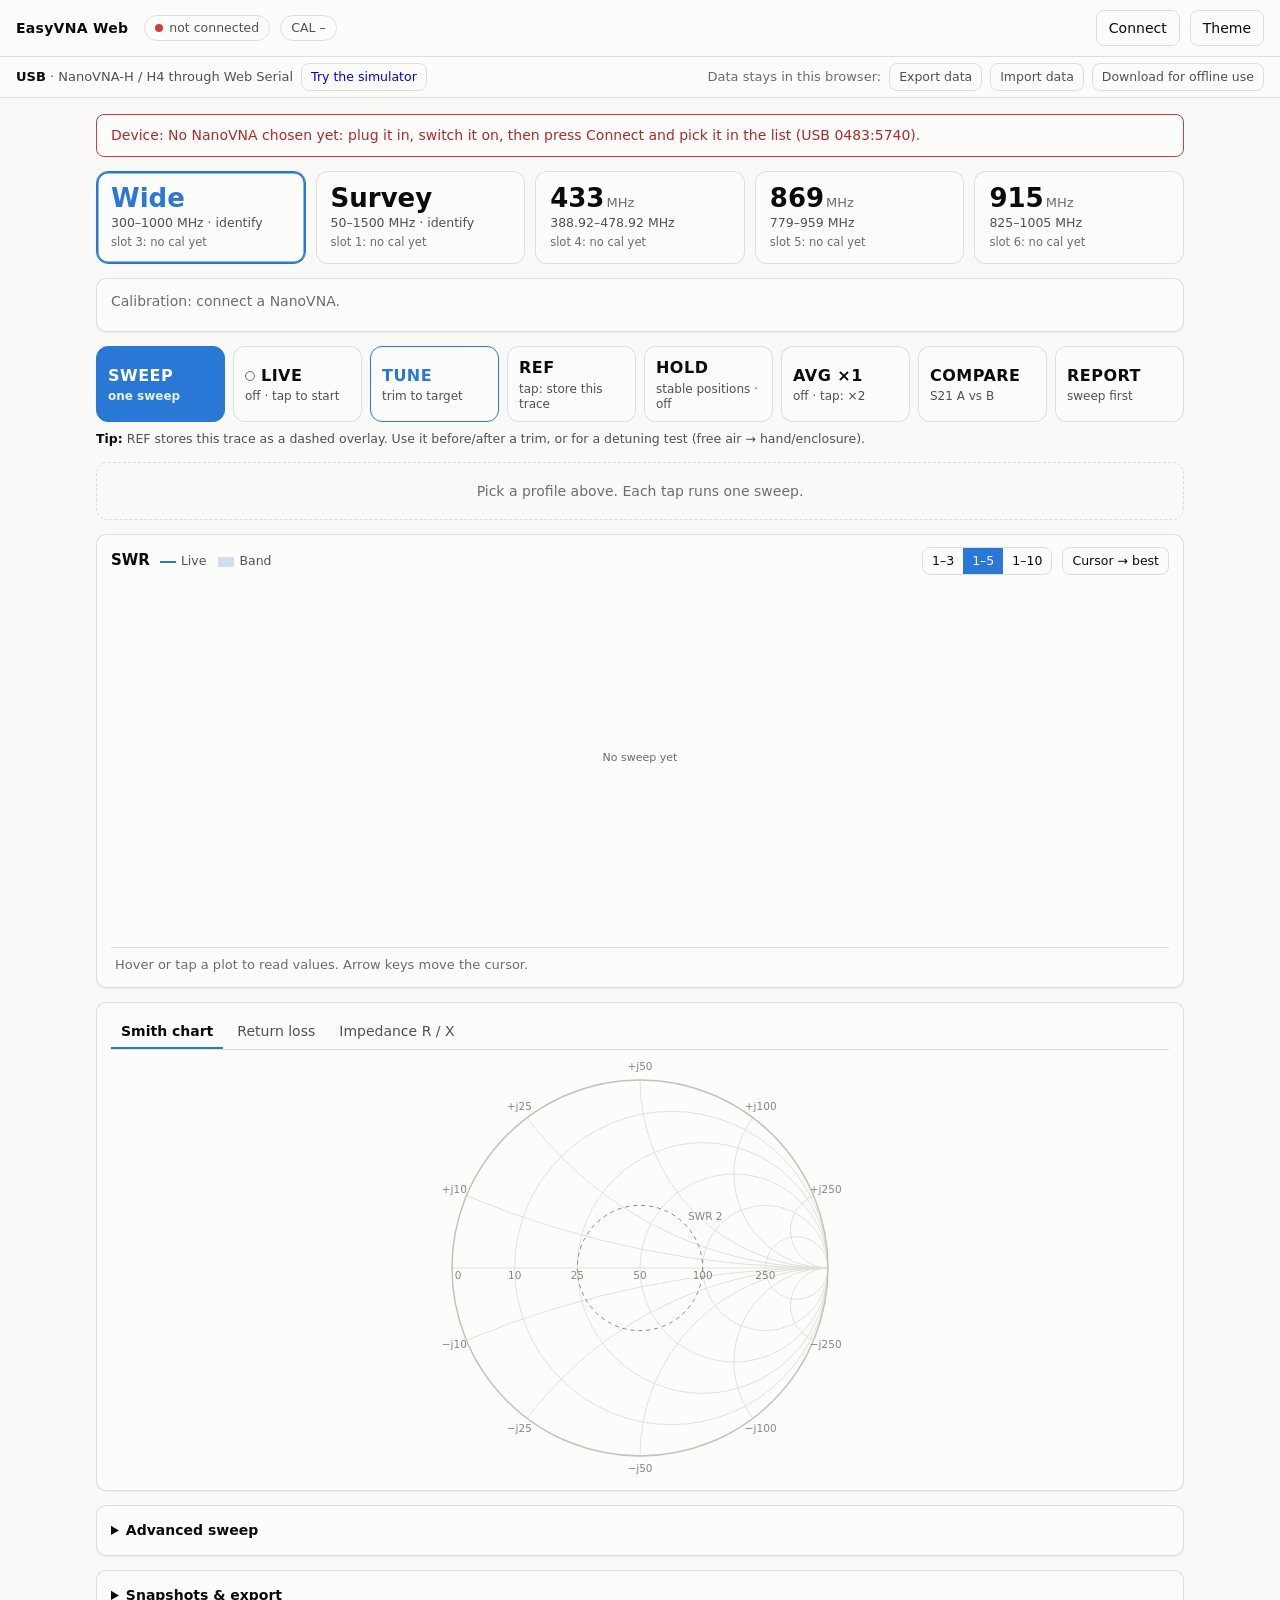
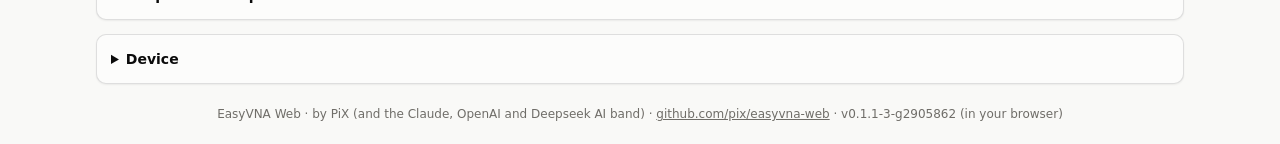
==== index.html @ f07d618a "EasyVNA Web in the browser, built from 2905862 Co-Authored-By: Claude Opus 5.5 <noreply@anthropic.co" ====
<!doctype html>
<html lang="en">
<head>
<meta charset="utf-8">
<meta name="viewport" content="width=device-width, initial-scale=1">
<meta name="description" content="EasyVNA Web: check and trim LoRa antennas with a NanoVNA, in the browser (Web Serial), with a built-in simulator.">
<meta name="generator" content="EasyVNA Web v0.1.1-3-g2905862">
<title>EasyVNA Web</title>
<link rel="icon" href="data:image/svg+xml,%3Csvg xmlns='http://www.w3.org/2000/svg' viewBox='0 0 16 16'%3E%3Cpath d='M1 4 C5 4 6 13 8 13 S11 4 15 4' fill='none' stroke='%232a78d6' stroke-width='2'/%3E%3C/svg%3E">
<style id="ev-css">:root {
  color-scheme: light;
  --page: #f9f9f7;
  --surface: #fcfcfb;
  --raised: #ffffff;
  --ink: #0b0b0b;
  --ink2: #52514e;
  --muted: #6f6d68;
  --axis: #898781;
  --grid: #e1e0d9;
  --baseline: #c3c2b7;
  --border: rgba(11, 11, 11, 0.12);
  --accent: #2a78d6;
  --accent-ink: #ffffff;
  --series1: #2a78d6;
  --series2: #eb6834;
  --band: rgba(42, 120, 214, 0.10);
  --band2: rgba(42, 120, 214, 0.22);
  --good: #0ca30c;
  --warn: #fab219;
  --bad: #d03b3b;
  --good-ink: #006300;
  --warn-ink: #8a5a00;
  --bad-ink: #b02a2a;
  --shadow: 0 1px 2px rgba(0, 0, 0, 0.06);
}
@media (prefers-color-scheme: dark) {
  :root:not([data-theme="light"]) {
    color-scheme: dark;
    --page: #0d0d0d;
    --surface: #1a1a19;
    --raised: #222220;
    --ink: #f0efec;
    --ink2: #c3c2b7;
    --muted: #9c9a93;
    --axis: #898781;
    --grid: #2c2c2a;
    --baseline: #383835;
    --border: rgba(255, 255, 255, 0.10);
    --accent: #3987e5;
    --series1: #3987e5;
    --series2: #d95926;
    --band: rgba(57, 135, 229, 0.14);
    --band2: rgba(57, 135, 229, 0.30);
    --good-ink: #0ca30c;
    --warn-ink: #fab219;
    --bad-ink: #e66767;
    --shadow: none;
  }
}
:root[data-theme="dark"] {
  color-scheme: dark;
  --page: #0d0d0d;
  --surface: #1a1a19;
  --raised: #222220;
  --ink: #f0efec;
  --ink2: #c3c2b7;
  --muted: #9c9a93;
  --axis: #898781;
  --grid: #2c2c2a;
  --baseline: #383835;
  --border: rgba(255, 255, 255, 0.10);
  --accent: #3987e5;
  --series1: #3987e5;
  --series2: #d95926;
  --band: rgba(57, 135, 229, 0.14);
  --band2: rgba(57, 135, 229, 0.30);
  --good-ink: #0ca30c;
  --warn-ink: #fab219;
  --bad-ink: #e66767;
  --shadow: none;
}

* { box-sizing: border-box; }
html, body { margin: 0; }
body {
  background: var(--page);
  color: var(--ink);
  font: 14px/1.45 system-ui, -apple-system, "Segoe UI", Roboto, sans-serif;
  -webkit-font-smoothing: antialiased;
}
button, input, select { font: inherit; color: inherit; }
.muted { color: var(--muted); }
.small { font-size: 12.5px; }
[hidden] { display: none !important; }

/* header */
.top {
  position: sticky; top: 0; z-index: 5;
  display: flex; align-items: center; gap: 10px; flex-wrap: wrap;
  padding: 10px 16px; background: var(--surface); border-bottom: 1px solid var(--border);
}
.brand { font-weight: 700; letter-spacing: 0.02em; margin-right: 6px; }
.spacer { flex: 1; }
.pill {
  display: inline-flex; align-items: center; gap: 6px; padding: 3px 10px; border-radius: 999px;
  border: 1px solid var(--border); font-size: 12.5px; color: var(--ink2); white-space: nowrap;
  max-width: 100%; overflow: hidden; text-overflow: ellipsis;
}
.pill .dot { width: 8px; height: 8px; border-radius: 50%; background: var(--bad); flex: none; }
.pill.on .dot { background: var(--good); }
.pill.calon { color: var(--good-ink); border-color: currentColor; }
.pill.caloff { color: var(--bad-ink); border-color: currentColor; }

main { max-width: 1120px; margin: 0 auto; padding: 16px; display: flex; flex-direction: column; gap: 14px; }
.panel { background: var(--surface); border: 1px solid var(--border); border-radius: 10px; padding: 12px 14px; box-shadow: var(--shadow); }
.banner { padding: 10px 14px; border-radius: 8px; border: 1px solid var(--bad); color: var(--bad-ink); background: var(--surface); }

/* buttons */
button, .btn {
  cursor: pointer; border-radius: 8px; border: 1px solid var(--border); background: var(--raised);
  padding: 7px 12px; text-decoration: none; display: inline-flex; align-items: center; gap: 6px;
}
button:hover, .btn:hover { border-color: var(--accent); }
button:disabled { opacity: 0.45; cursor: not-allowed; }
button:focus-visible, .btn:focus-visible, canvas:focus-visible, summary:focus-visible { outline: 2px solid var(--accent); outline-offset: 2px; }
.primary { background: var(--accent); color: var(--accent-ink); border-color: var(--accent); font-weight: 600; }
.ghost { background: transparent; }
button.small, .btn.small { padding: 4px 9px; font-size: 12.5px; }
.toggle .led { width: 9px; height: 9px; border-radius: 50%; border: 1.5px solid var(--muted); }
.toggle[aria-pressed="true"] { border-color: var(--good); }
.toggle[aria-pressed="true"] .led { background: var(--good); border-color: var(--good); animation: pulse 1.2s infinite; }
@keyframes pulse { 50% { opacity: 0.35; } }

/* profiles */
.profiles { display: grid; grid-template-columns: repeat(5, minmax(0, 1fr)); gap: 10px; }
.profile {
  flex-direction: column; align-items: flex-start; gap: 2px; padding: 12px 14px; min-height: 92px;
  border-radius: 12px; background: var(--surface); border: 1.5px solid var(--border); text-align: left;
}
.profile .big { font-size: 26px; font-weight: 700; line-height: 1.1; }
.profile .big small { font-size: 13px; font-weight: 500; color: var(--muted); margin-left: 2px; }
.profile .sub { font-size: 12.5px; color: var(--ink2); }
.profile .calnote { font-size: 11.5px; color: var(--muted); margin-top: auto; }
.profile .calnote.ok { color: var(--good-ink); }
.profile[aria-pressed="true"] { border-color: var(--accent); box-shadow: inset 0 0 0 1.5px var(--accent); }
.profile[aria-pressed="true"] .big { color: var(--accent); }
.sweepbtns { display: flex; flex-direction: column; gap: 8px; justify-content: center; min-width: 170px; }
.sweepbtns button { justify-content: center; padding: 10px 14px; }

/* calibration strip */
.calhead { display: flex; justify-content: space-between; gap: 10px; flex-wrap: wrap; margin-bottom: 8px; }
.calsteps { display: flex; align-items: center; gap: 6px; flex-wrap: wrap; }
.calstep { font-weight: 600; letter-spacing: 0.03em; padding: 7px 12px; }
.calstep .n {
  display: inline-grid; place-items: center; width: 20px; height: 20px; border-radius: 50%;
  font-size: 11.5px; border: 1.5px solid var(--muted); color: var(--muted);
}
.calstep.next { border-color: var(--accent); }
.calstep.next .n { border-color: var(--accent); color: var(--accent); }
.calstep.done .n { background: var(--good); border-color: var(--good); color: #fff; font-size: 0; }
.calstep.done .n::after { content: "✓"; font-size: 12px; }
.calstep.error .n { background: var(--bad); border-color: var(--bad); color: #fff; font-size: 0; }
.calstep.error .n::after { content: "!"; font-size: 12px; }
.calstep.running .n { border-color: var(--accent); border-top-color: transparent; animation: spin 0.8s linear infinite; font-size: 0; }
@keyframes spin { to { transform: rotate(360deg); } }
.arrow { color: var(--muted); }
.calside { display: flex; align-items: center; gap: 8px; margin-left: auto; flex-wrap: wrap; }
.calside select { padding: 3px 6px; border-radius: 6px; border: 1px solid var(--border); background: var(--raised); }
.check { display: inline-flex; align-items: center; gap: 6px; }
.calmsg { margin-top: 8px; color: var(--ink2); min-height: 1.4em; }
.calmsg .warn { color: var(--warn-ink); font-weight: 600; }
.calmsg .bad { color: var(--bad-ink); font-weight: 600; }

/* verdict */
.verdict { display: grid; grid-template-columns: repeat(auto-fit, minmax(300px, 1fr)); gap: 12px; }
.vcard { background: var(--surface); border: 1px solid var(--border); border-radius: 12px; padding: 14px 16px; border-left-width: 6px; }
.vcard.good { border-left-color: var(--good); }
.vcard.ok { border-left-color: var(--warn); }
.vcard.bad { border-left-color: var(--bad); }
.vcard.na { border-left-color: var(--baseline); }
.vcard.wide { grid-column: 1 / -1; }
.vtitle { display: flex; align-items: baseline; gap: 10px; flex-wrap: wrap; }
.vtitle h3 { margin: 0; font-size: 15px; }
.vtitle .range { color: var(--muted); font-size: 12.5px; }
.badge {
  display: inline-flex; align-items: center; gap: 5px; font-weight: 700; font-size: 12px; letter-spacing: 0.06em;
  padding: 2px 9px; border-radius: 999px; color: #fff;
}
.badge.good { background: var(--good); }
.badge.ok { background: var(--warn); color: #0b0b0b; }
.badge.bad { background: var(--bad); }
.badge.na { background: var(--baseline); color: var(--ink); }
.vmain { display: flex; gap: 22px; flex-wrap: wrap; margin: 10px 0 6px; }
.stat .v { font-size: 28px; font-weight: 700; font-variant-numeric: tabular-nums; line-height: 1.1; }
.stat .v small { font-size: 13px; font-weight: 500; color: var(--muted); }
.stat .l { font-size: 12px; color: var(--muted); }
.vcard.compact .stat .v { font-size: 20px; }
.vline { color: var(--ink2); font-size: 13px; margin-top: 4px; }
.advice { margin-top: 6px; font-size: 13px; }
.dips { width: 100%; border-collapse: collapse; margin-top: 8px; font-variant-numeric: tabular-nums; }
.dips th, .dips td { text-align: left; padding: 6px 8px; border-bottom: 1px solid var(--border); vertical-align: top; }
.dips td:not(:last-child), .dips th { white-space: nowrap; }
.dips th { font-size: 12px; color: var(--muted); font-weight: 600; }
.dips tr.click { cursor: pointer; }
.dips tr.click:hover td { background: var(--band); }
.bandchips { display: flex; gap: 8px; flex-wrap: wrap; margin-top: 10px; }
.chip { display: inline-flex; gap: 6px; align-items: center; border: 1px solid var(--border); border-radius: 999px; padding: 3px 10px; font-size: 12.5px; }
.empty { color: var(--muted); padding: 18px; text-align: center; border: 1px dashed var(--border); border-radius: 12px; grid-column: 1 / -1; }

/* plots */
.plothead { display: flex; align-items: center; gap: 10px; flex-wrap: wrap; margin-bottom: 6px; }
.plothead h2 { font-size: 15px; margin: 0; }
.legend { display: flex; gap: 12px; font-size: 12.5px; color: var(--ink2); flex-wrap: wrap; }
.legend i { display: inline-block; width: 16px; height: 0; border-top: 2px solid; vertical-align: middle; margin-right: 5px; }
.legend i.dash { border-top-style: dashed; }
.legend .band i { height: 10px; border: 0; background: var(--band2); }
.seg { display: inline-flex; border: 1px solid var(--border); border-radius: 8px; overflow: hidden; }
.seg button { border: 0; border-radius: 0; padding: 4px 9px; font-size: 12.5px; background: transparent; }
.seg button[aria-pressed="true"] { background: var(--accent); color: var(--accent-ink); }
canvas.plot { display: block; width: 100%; height: 300px; touch-action: none; }
canvas.plot.main { height: 360px; }
canvas.plot.smith { height: 420px; }
.readout {
  display: flex; flex-wrap: wrap; gap: 6px 18px; padding: 8px 4px 0; font-variant-numeric: tabular-nums;
  font-size: 13px; color: var(--ink2); border-top: 1px solid var(--border); margin-top: 6px;
}
.readout b { color: var(--ink); font-weight: 600; }
.tabs { display: flex; gap: 4px; flex-wrap: wrap; border-bottom: 1px solid var(--border); margin-bottom: 8px; }
.tabs button { border: 0; border-radius: 0; background: transparent; border-bottom: 2px solid transparent; padding: 6px 10px; color: var(--ink2); }
.tabs button[aria-selected="true"] { color: var(--ink); border-bottom-color: var(--accent); font-weight: 600; }

/* details */
details > summary { cursor: pointer; font-weight: 600; padding: 2px 0; }
details[open] > summary { margin-bottom: 10px; }
.grid { display: grid; grid-template-columns: repeat(auto-fit, minmax(160px, 1fr)); gap: 10px 14px; align-items: end; }
.grid label { display: flex; flex-direction: column; gap: 4px; font-size: 12.5px; color: var(--ink2); }
.grid label.check { flex-direction: row; align-items: center; }
input[type="number"], input:not([type]), select {
  padding: 6px 8px; border-radius: 6px; border: 1px solid var(--border); background: var(--raised); min-width: 0;
}
.portext { grid-column: 1 / -1; display: flex; gap: 12px; align-items: end; flex-wrap: wrap; border: 1px solid var(--border); border-radius: 8px; }
.portext legend { font-size: 12.5px; color: var(--ink2); }
.formbtns { grid-column: 1 / -1; display: flex; gap: 12px; align-items: center; flex-wrap: wrap; }
.snapbar { display: flex; gap: 12px; justify-content: space-between; flex-wrap: wrap; align-items: center; }
.inline { display: flex; gap: 8px; flex: 1 1 320px; }
.inline input { flex: 1; min-width: 0; }
.exports { display: flex; gap: 6px; align-items: center; flex-wrap: wrap; font-size: 12.5px; color: var(--ink2); }
.snaps { width: 100%; border-collapse: collapse; margin-top: 10px; font-size: 13px; }
.snaps th, .snaps td { text-align: left; padding: 6px; border-bottom: 1px solid var(--border); }
.snaps th { color: var(--muted); font-size: 12px; }
.snaps td.act { text-align: right; white-space: nowrap; }
.snaps tr.ref td:first-child { box-shadow: inset 3px 0 0 var(--series2); }
.devinfo { margin: 0; white-space: pre-wrap; font-size: 12.5px; color: var(--ink2); }

.toast {
  position: fixed; bottom: 16px; left: 50%; transform: translateX(-50%); z-index: 10;
  background: var(--ink); color: var(--page); padding: 9px 14px; border-radius: 8px; max-width: calc(100% - 32px);
  font-size: 13px; box-shadow: 0 4px 16px rgba(0, 0, 0, 0.2);
}
.toast.err { background: var(--bad); color: #fff; }

@media (max-width: 760px) {
  .profiles { grid-template-columns: repeat(3, minmax(0, 1fr)); }
  .profile .big { font-size: 22px; }
  .calside { margin-left: 0; }
  canvas.plot.main { height: 300px; }
  canvas.plot.smith { height: 340px; }
  .dips .hide-sm { display: none; }
  .verdict { grid-template-columns: 1fr; }
}

/* ---- round 3: action tiles, banners, overlays ---- */
.pill.ro { color: var(--warn-ink); border-color: currentColor; font-weight: 700; }
.actions { display: grid; grid-template-columns: repeat(8, minmax(0, 1fr)); gap: 8px; }
.tilewrap { position: relative; display: flex; }
.tilewrap .tile { flex: 1; }
.tile {
  flex-direction: column; align-items: flex-start; justify-content: center; gap: 2px; min-height: 64px;
  padding: 9px 11px; border-radius: 12px; border: 1.5px solid var(--border); background: var(--surface); text-align: left; width: 100%;
}
.tile b { font-size: 16px; letter-spacing: 0.03em; display: inline-flex; align-items: center; gap: 6px; }
.tile span { font-size: 12px; color: var(--ink2); line-height: 1.25; }
.tile.primary { background: var(--accent); border-color: var(--accent); color: var(--accent-ink); }
.tile.primary span { color: var(--accent-ink); opacity: 0.9; }
.tile.accent { border-color: var(--accent); }
.tile.accent b { color: var(--accent); }
.tile.on { border-color: var(--good); box-shadow: inset 0 0 0 1.5px var(--good); }
.tile.set { border-color: var(--series2); box-shadow: inset 0 0 0 1.5px var(--series2); }
.tile .led { width: 10px; height: 10px; border-radius: 50%; border: 1.5px solid var(--muted); display: inline-block; }
.tile.on .led { background: var(--good); border-color: var(--good); animation: pulse 1.2s infinite; }
.tileclose {
  position: absolute; top: 4px; right: 4px; width: 26px; height: 26px; padding: 0; justify-content: center;
  border-radius: 50%; font-size: 16px; line-height: 1; background: var(--raised);
}
.hint { font-size: 12.5px; color: var(--ink2); margin-top: -6px; min-height: 1em; }
.hint b { color: var(--ink); }
#warnings { display: flex; flex-direction: column; gap: 8px; }
#warnings:empty { display: none; }
.wbanner { border-radius: 10px; padding: 12px 14px; border: 2px solid; background: var(--surface); display: flex; gap: 12px; align-items: flex-start; }
.wbanner.bad { border-color: var(--bad); }
.wbanner.warn { border-color: var(--warn); }
.wbanner .wi { font-size: 22px; font-weight: 800; line-height: 1; }
.wbanner.bad .wi { color: var(--bad-ink); }
.wbanner.warn .wi { color: var(--warn-ink); }
.wbanner b { font-size: 15px; display: block; }
.refrow { grid-column: 1 / -1; display: flex; gap: 8px 18px; flex-wrap: wrap; align-items: baseline; padding: 10px 14px;
  border: 1.5px dashed var(--series2); border-radius: 12px; background: var(--surface); font-variant-numeric: tabular-nums; }
.refrow .big { font-size: 22px; font-weight: 700; }
.calstrip.ok { border-color: var(--good); }
.calstrip.need { border-color: var(--warn); border-width: 2px; }
#calsummary { font-size: 14px; }
.mockbox { margin-bottom: 10px; display: flex; gap: 8px; flex-wrap: wrap; align-items: center; font-size: 13px; }
.mockbtns { display: inline-flex; gap: 6px; flex-wrap: wrap; }
.mockbtns button[aria-pressed="true"] { border-color: var(--accent); color: var(--accent); font-weight: 600; }

.overlay { position: fixed; inset: 0; z-index: 20; background: var(--page); overflow-y: auto; display: flex; flex-direction: column; }
.ovbar { position: sticky; top: 0; z-index: 2; display: flex; align-items: center; gap: 10px; flex-wrap: wrap;
  padding: 10px 16px; background: var(--surface); border-bottom: 1px solid var(--border); }
.ovtitle { font-size: 18px; letter-spacing: 0.06em; }
.close { width: 44px; height: 44px; padding: 0; justify-content: center; font-size: 20px; border-radius: 50%; }
.targets { display: inline-flex; gap: 6px; flex-wrap: wrap; align-items: center; }
.targets button { padding: 6px 10px; font-variant-numeric: tabular-nums; }
.targets button[aria-pressed="true"] { background: var(--accent); color: var(--accent-ink); border-color: var(--accent); font-weight: 700; }
.targets input { width: 110px; }
.toggle[aria-pressed="true"] { border-color: var(--good); }
.toggle .led { width: 10px; height: 10px; border-radius: 50%; border: 1.5px solid var(--muted); display: inline-block; }
.toggle[aria-pressed="true"] .led { background: var(--good); border-color: var(--good); animation: pulse 1.2s infinite; }

.tunebody, .cmpbody, .repbody { width: 100%; max-width: 1000px; margin: 0 auto; padding: 16px; display: flex; flex-direction: column; gap: 14px; }
.tunebig { display: grid; grid-template-columns: 1fr 1fr; gap: 12px; }
.tcell { background: var(--surface); border: 1px solid var(--border); border-radius: 14px; padding: 14px 18px; }
.tl { font-size: 13px; color: var(--muted); text-transform: uppercase; letter-spacing: 0.06em; }
.tv { font-size: clamp(40px, 9vw, 84px); font-weight: 800; line-height: 1.05; font-variant-numeric: tabular-nums; }
.tv small { font-size: 0.35em; font-weight: 600; color: var(--muted); }
.tdir { font-size: clamp(22px, 4.5vw, 38px); font-weight: 800; letter-spacing: 0.04em; margin-top: 4px; }
.tdir small { font-size: 0.45em; font-weight: 600; letter-spacing: 0; }
.dir.shorten, .dir.lengthen { border-width: 3px; }
.dir.shorten { border-color: var(--warn); }
.dir.lengthen { border-color: var(--bad); }
.dir.ok { border-color: var(--good); border-width: 3px; }
.dir.shorten .tdir { color: var(--warn-ink); }
.dir.lengthen .tdir { color: var(--bad-ink); }
.dir.ok .tdir { color: var(--good-ink); }
.tunestats { display: grid; grid-template-columns: repeat(4, minmax(0, 1fr)); gap: 10px; }
.ts { background: var(--surface); border: 1px solid var(--border); border-radius: 12px; padding: 10px 14px; border-left-width: 6px; }
.ts.good { border-left-color: var(--good); } .ts.ok { border-left-color: var(--warn); } .ts.bad { border-left-color: var(--bad); }
.tv2 { font-size: clamp(24px, 5vw, 40px); font-weight: 800; font-variant-numeric: tabular-nums; line-height: 1.1; }
.tv2 small { font-size: 0.45em; color: var(--muted); font-weight: 600; }
canvas.tuneplot { height: 220px; background: var(--surface); border: 1px solid var(--border); border-radius: 12px; }
.trim h3 { margin: 0 0 8px; font-size: 15px; }
.trimgrid { display: grid; grid-template-columns: 1.2fr 1fr; gap: 14px; align-items: start; }
.cutbig { font-size: clamp(30px, 6vw, 52px); font-weight: 800; line-height: 1.05; font-variant-numeric: tabular-nums; }
.cutbig.lengthen { color: var(--bad-ink); }
.cutbig.ok { color: var(--good-ink); }
.cutnote { color: var(--ink2); font-size: 13px; margin: 4px 0 10px; }
.row { display: flex; gap: 8px; flex-wrap: wrap; align-items: center; }
.row input[type="number"], .row input:not([type]) { font-size: 18px; padding: 8px 10px; width: 120px; }
.row input.wide { width: 220px; }
.bigbtn { font-size: 18px; padding: 12px 18px; border-radius: 10px; font-weight: 700; }
.trimlog { width: 100%; border-collapse: collapse; font-size: 13px; font-variant-numeric: tabular-nums; margin-top: 8px; }
.trimlog th, .trimlog td { padding: 4px 6px; border-bottom: 1px solid var(--border); text-align: left; }
.trimlog th { color: var(--muted); font-size: 12px; }
canvas.spark { width: 100%; height: 90px; display: block; }

.step { font-size: clamp(22px, 4.6vw, 34px); font-weight: 700; line-height: 1.25; }
.step .num { display: inline-grid; place-items: center; width: 1.4em; height: 1.4em; border-radius: 50%; background: var(--accent); color: var(--accent-ink); font-size: 0.8em; margin-right: 8px; vertical-align: 0.1em; }
.stepsub { font-size: 15px; color: var(--ink2); }
.livebig { font-size: clamp(44px, 10vw, 88px); font-weight: 800; font-variant-numeric: tabular-nums; line-height: 1; }
.livebig.up { color: var(--good-ink); } .livebig.down { color: var(--bad-ink); }
.note { font-size: 13px; color: var(--ink2); border-left: 3px solid var(--accent); padding: 4px 10px; }
canvas.cmpplot { height: 220px; background: var(--surface); border: 1px solid var(--border); border-radius: 12px; }
.board { width: 100%; border-collapse: collapse; font-variant-numeric: tabular-nums; font-size: 14px; }
.board th, .board td { padding: 7px 8px; border-bottom: 1px solid var(--border); text-align: left; }
.board th { font-size: 12px; color: var(--muted); }
.board td.pos { color: var(--good-ink); font-weight: 700; } .board td.neg { color: var(--bad-ink); font-weight: 700; }
.choices { display: flex; flex-direction: column; gap: 6px; }
.choices label { display: flex; gap: 10px; align-items: center; font-size: 15px; padding: 8px 10px; border: 1px solid var(--border); border-radius: 8px; background: var(--surface); }
textarea { font: inherit; padding: 8px; border-radius: 6px; border: 1px solid var(--border); background: var(--raised); color: inherit; width: 100%; min-height: 60px; }
.ask { background: rgba(0, 0, 0, 0.45); align-items: center; justify-content: center; padding: 16px; }
.askbox { max-width: 460px; width: 100%; }
.askbox h3 { margin: 0 0 8px; font-size: 18px; }
.askbox p { margin: 0 0 14px; font-size: 15px; color: var(--ink2); }
.askbtns { display: flex; gap: 10px; justify-content: flex-end; }
.askbtns button { font-size: 16px; padding: 10px 16px; }
.toast { display: flex; gap: 10px; align-items: center; }
.toast button { color: inherit; border-color: currentColor; }
body.locked { overflow: hidden; }

@media (max-width: 900px) {
  .actions { grid-template-columns: repeat(4, minmax(0, 1fr)); }
}
@media (max-width: 760px) {
  .tunebig { grid-template-columns: 1fr; }
  .tunestats { grid-template-columns: repeat(2, minmax(0, 1fr)); }
  .trimgrid { grid-template-columns: 1fr; }
  .tile b { font-size: 14px; }
}
@media (max-width: 420px) {
  .profiles { grid-template-columns: repeat(2, minmax(0, 1fr)); }
}

/* HOLD: stable positions */
.holdpanel { display: flex; flex-direction: column; gap: 10px; border-color: var(--good); }
.holdgrid { display: grid; grid-template-columns: repeat(3, minmax(0, 1fr)) 2fr; gap: 10px; align-items: start; }
.hstat { border-left: 5px solid var(--border); padding-left: 10px; }
.hstat.good { border-left-color: var(--good); } .hstat.ok { border-left-color: var(--warn); } .hstat.bad { border-left-color: var(--bad); }
.hv { font-size: clamp(26px, 5vw, 38px); font-weight: 800; line-height: 1.1; font-variant-numeric: tabular-nums; }
.hv small { font-size: 0.45em; color: var(--muted); font-weight: 600; }
.hctl { display: flex; flex-direction: column; gap: 8px; }
.hstatus { font-size: 15px; }
.hstatus .mv { color: var(--warn-ink); } .hstatus .ok { color: var(--good-ink); }
.pchips { display: flex; gap: 6px; flex-wrap: wrap; }
.pchip { display: inline-flex; border: 1px solid var(--border); border-radius: 999px; overflow: hidden; background: var(--raised); }
.pchip button { border: 0; border-radius: 0; padding: 5px 9px; font-size: 13px; background: transparent; font-variant-numeric: tabular-nums; }
.pchip .px { color: var(--muted); padding: 5px 9px 5px 4px; }
.pchip.hl { border-color: #1baf7a; box-shadow: inset 0 0 0 1.5px #1baf7a; }
@media (max-width: 760px) { .holdgrid { grid-template-columns: repeat(3, minmax(0, 1fr)); } .hctl { grid-column: 1 / -1; } }

/* footer / credits */
.foot { text-align: center; font-size: 12px; color: var(--muted); padding: 8px 0 4px; }
.foot a { color: inherit; }

/* ---- printing the main page (Ctrl+P): clean, light, no controls ----
   For a full antenna document use REPORT, which is designed for print. */
@media print {
  @page { size: portrait; margin: 12mm; } /* printer's paper: A4 or Letter */
  :root, :root[data-theme="dark"] {
    color-scheme: light; --page: #fff; --surface: #fff; --raised: #fff; --ink: #111; --ink2: #333; --muted: #555;
    --border: #ccc; --grid: #e0e0e0;
  }
  body { background: #fff; font-size: 10pt; }
  main { max-width: none; padding: 0; gap: 4mm; }
  .top { position: static; padding: 0 0 2mm; border-bottom: 0.4mm solid #111; }
  .top button, .profiles, .calstrip, .actions, .hint, .seg, #btnBest, .tabs, details, .overlay, .toast,
  .banner, .holdpanel .hctl, .pchip .px, #legend + .spacer { display: none !important; }
  .panel, .vcard, .wbanner, .refrow, .holdpanel { box-shadow: none; break-inside: avoid; page-break-inside: avoid; }
  canvas.plot, canvas.plot.main, canvas.plot.smith { height: auto !important; max-width: 100%; }
  .tabbody canvas[hidden] { display: none !important; }
  .foot { display: block; margin-top: 4mm; }
}
</style>
<style id="ev-hostcss">/* EasyVNA Web single-file browser build: loader and host bar (uses the
   colour tokens of style.css). */
body { background: var(--page); }
.ev-loading { position: fixed; inset: 0; display: flex; flex-direction: column; align-items: center; justify-content: center; gap: 14px;
  background: var(--page); color: var(--ink2); font: 15px/1.4 system-ui, -apple-system, "Segoe UI", sans-serif; z-index: 100; padding: 16px; text-align: center; }
.ev-loading p { margin: 0; max-width: 560px; }
.ev-spin { width: 34px; height: 34px; border-radius: 50%; border: 3px solid var(--grid); border-top-color: var(--accent); animation: ev-spin .9s linear infinite; }
.ev-loading.err .ev-spin { display: none; }
.ev-loading.err p { color: var(--bad-ink); font-weight: 600; }
@keyframes ev-spin { to { transform: rotate(360deg); } }
@media (prefers-reduced-motion: reduce) { .ev-spin { animation-duration: 3s; } }

.hostbar { display: flex; flex-wrap: wrap; align-items: center; gap: 6px 8px; padding: 6px 16px; font-size: 13px; color: var(--ink2);
  border-bottom: 1px solid var(--border); background: var(--surface); }
.hostbar .hmode b { color: var(--ink); }
.hostbar .hsp { flex: 1; }
.hostbar .hdata { color: var(--muted); }
.hostnotice { margin: 10px 16px 0; padding: 10px 14px; border-radius: 8px; border: 2px solid var(--warn); background: var(--surface);
  display: flex; flex-wrap: wrap; gap: 6px 12px; align-items: center; }
.hostnotice b { color: var(--warn-ink); }
@media (max-width: 760px) { .hostbar .hdata { display: none; } }
@media print { .hostbar, .hostnotice, .ev-loading { display: none !important; } }
</style>
</head>
<body>
<div id="ev-loading" class="ev-loading" role="status"><div class="ev-spin" aria-hidden="true"></div><p id="ev-loading-text">Loading EasyVNA Web…</p><noscript><p>EasyVNA Web needs JavaScript.</p></noscript></div>
<script id="ev-body" type="text/html">
<header class="top">
  <div class="brand">EasyVNA Web</div>
  <div id="devpill" class="pill" title="Device"><span class="dot"></span><span id="devtext">connecting…</span></div>
  <div id="calpill" class="pill" title="Calibration as reported by the firmware">CAL ?</div>
  <div id="ropill" class="pill ro" hidden title="Started with -readonly: calibration, save, recall and on-device profile switching are disabled">READ-ONLY</div>
  <div class="spacer"></div>
  <button id="btnConnect" class="ghost" type="button">Reconnect</button>
  <button id="btnTheme" class="ghost" type="button" aria-label="Toggle light/dark theme">Theme</button>
</header>

<main>
  <div id="banner" class="banner" hidden></div>
  <div id="warnings"></div>

  
  <section id="profiles" class="profiles" role="group" aria-label="Sweep profiles"></section>

  
  <section class="calstrip panel" aria-label="Calibration" id="calstrip">
    <div class="calhead">
      <div id="calsummary"></div>
      <button id="btnCalToggle" class="ghost small" type="button">Recalibrate</button>
    </div>
    <div id="calbody">
      <div class="calsteps">
        <button class="calstep" data-step="open" type="button"><span class="n">1</span>OPEN</button>
        <span class="arrow" aria-hidden="true">›</span>
        <button class="calstep" data-step="short" type="button"><span class="n">2</span>SHORT</button>
        <span class="arrow" aria-hidden="true">›</span>
        <button class="calstep" data-step="load" type="button"><span class="n">3</span>LOAD</button>
        <span class="arrow" aria-hidden="true">›</span>
        <button class="calstep" data-step="done" type="button"><span class="n">4</span>DONE</button>
        <span class="arrow" aria-hidden="true">›</span>
        <button class="calstep" data-step="save" type="button"><span class="n">5</span>SAVE <span id="slotlbl"></span></button>
        <div class="calside">
          <label class="small">slot <select id="slotSel"></select></label>
          <button id="btnRecall" class="ghost small" type="button">Recall</button>
          <label class="small check"><input id="autoRecall" type="checkbox"> auto-recall per profile</label>
        </div>
      </div>
      <div id="calmsg" class="calmsg"></div>
    </div>
  </section>

  
  <section class="actions" aria-label="Actions">
    <button id="aSweep" class="tile primary" type="button"><b>SWEEP</b><span>one sweep</span></button>
    <button id="aLive" class="tile" type="button" aria-pressed="false"><b><i class="led"></i>LIVE</b><span>off</span></button>
    <button id="aTune" class="tile accent" type="button"><b>TUNE</b><span>trim to target</span></button>
    <div class="tilewrap">
      <button id="aRef" class="tile" type="button"><b>REF</b><span>store this trace</span></button>
      <button id="aRefClear" class="tileclose" type="button" title="Clear REF" aria-label="Clear REF" hidden>×</button>
    </div>
    <button id="aHold" class="tile" type="button" aria-pressed="false"><b>HOLD</b><span>min/max off</span></button>
    <button id="aAvg" class="tile" type="button"><b>AVG ×1</b><span>tap to change</span></button>
    <button id="aCompare" class="tile" type="button"><b>COMPARE</b><span>S21 A vs B</span></button>
    <button id="aReport" class="tile" type="button"><b>REPORT</b><span>printable page</span></button>
  </section>
  <div id="hint" class="hint"></div>
  <section id="holdPanel" class="panel holdpanel" hidden aria-label="HOLD stable positions"></section>

  
  <section id="verdict" class="verdict" aria-live="polite"></section>

  
  <section class="panel plotpanel">
    <div class="plothead">
      <h2>SWR</h2>
      <div id="legend" class="legend"></div>
      <div class="spacer"></div>
      <div class="seg" id="swrScale" role="group" aria-label="SWR scale">
        <button type="button" data-max="3">1–3</button><button type="button" data-max="5">1–5</button><button type="button" data-max="10">1–10</button>
      </div>
      <button id="btnBest" class="ghost small" type="button" title="Move cursor to the lowest SWR">Cursor → best</button>
    </div>
    <canvas id="swrPlot" class="plot main" tabindex="0" aria-label="SWR versus frequency. Use arrow keys to move the cursor."></canvas>
    <div id="readout" class="readout"></div>
  </section>

  
  <section class="panel">
    <div class="tabs" role="tablist">
      <button role="tab" data-tab="smith" type="button">Smith chart</button>
      <button role="tab" data-tab="rl" type="button">Return loss</button>
      <button role="tab" data-tab="z" type="button">Impedance R / X</button>
      <button role="tab" data-tab="s21" type="button" id="tabS21" hidden>S21</button>
    </div>
    <div class="tabbody">
      <canvas id="smith" class="plot smith" data-pane="smith"></canvas>
      <canvas id="rlPlot" class="plot" data-pane="rl" hidden></canvas>
      <canvas id="zPlot" class="plot" data-pane="z" hidden></canvas>
      <canvas id="s21Plot" class="plot" data-pane="s21" hidden></canvas>
    </div>
  </section>

  
  <details class="panel" id="advanced">
    <summary>Advanced sweep</summary>
    <form id="advForm" class="grid">
      <label>Start (MHz)<input id="advStart" type="number" step="0.001" min="0.01" required></label>
      <label>Stop (MHz)<input id="advStop" type="number" step="0.001" min="0.01" required></label>
      <label>Points<select id="advPoints"></select></label>
      <label class="check"><input id="advS21" type="checkbox"> Also measure S21 (2-port)</label>
      <fieldset class="portext">
        <legend>Port extension (de-embed a cable after calibration)</legend>
        <label>Length (cm)<input id="peLen" type="number" step="0.1" min="0" value="0"></label>
        <label>Velocity factor<input id="peVF" type="number" step="0.01" min="0.1" max="1" value="0.695"></label>
        <span class="muted small" id="pePs"></span>
      </fieldset>
      <div class="formbtns"><button class="primary" type="submit">Apply</button>
        <button class="ghost" type="button" id="btnCustom" hidden></button>
        <span class="muted small">A custom range is calibrated and saved in slot 2 (the firmware's custom profile). Calibrate at the end of the pigtail and leave port extension at 0 when you can.</span></div>
    </form>
  </details>

  <details class="panel" id="snapsPanel">
    <summary>Snapshots &amp; export</summary>
    <div class="snapbar">
      <form id="snapForm" class="inline">
        <input id="snapName" placeholder="Snapshot name, e.g. whip-trimmed-2mm" maxlength="80" required>
        <button class="primary" type="submit">Save snapshot</button>
      </form>
      <div class="exports">
        Export last sweep:
        <a class="btn ghost small" href="api/export?format=s1p" download>.s1p</a>
        <a class="btn ghost small" href="api/export?format=csv" download>CSV</a>
        <a class="btn ghost small" id="expS2p" href="api/export?format=s2p" download hidden>.s2p</a>
      </div>
    </div>
    <table class="snaps"><thead><tr><th>Name</th><th>Taken</th><th>Profile</th><th>Pts</th><th></th></tr></thead><tbody id="snapList"></tbody></table>
  </details>

  <details class="panel" id="devPanel">
    <summary>Device</summary>
    <div id="mockbox" class="mockbox" hidden>
      <b>Mock antenna</b> (simulation only):
      <span id="mockBtns" class="mockbtns"></span>
    </div>
    <pre id="devinfo" class="devinfo"></pre>
  </details>

  <footer class="foot">EasyVNA Web · by PiX (and the Claude, OpenAI and Deepseek AI band) · <a href="https://github.com/pix/easyvna-web" target="_blank" rel="noopener">github.com/pix/easyvna-web</a></footer>
</main>


<div id="tuneView" class="overlay tune" hidden role="dialog" aria-modal="true" aria-label="Tune">
  <div class="ovbar">
    <b class="ovtitle">TUNE</b>
    <div id="tuneTargets" class="targets" role="group" aria-label="Target frequency"></div>
    <div class="spacer"></div>
    <button id="tuneTone" class="toggle" type="button" aria-pressed="false"><i class="led"></i>Tone</button>
    <button id="tuneClose" class="close" type="button" aria-label="Close tune">✕</button>
  </div>
  <div class="tunebody">
    <div class="tunebig">
      <div class="tcell">
        <div class="tl">Resonance</div>
        <div class="tv" id="tRes">–</div>
      </div>
      <div class="tcell dir" id="tDirCell">
        <div class="tl" id="tOffLbl">Offset to target</div>
        <div class="tv" id="tOff">–</div>
        <div class="tdir" id="tDir"></div>
      </div>
    </div>
    <div class="tunestats">
      <div class="ts" id="tSwrCell"><div class="tl">SWR at target</div><div class="tv2" id="tSwr">–</div></div>
      <div class="ts"><div class="tl">Return loss</div><div class="tv2" id="tRl">–</div></div>
      <div class="ts"><div class="tl">Mismatch loss</div><div class="tv2" id="tMl">–</div></div>
      <div class="ts"><div class="tl">SWR at resonance</div><div class="tv2" id="tSwrRes">–</div></div>
    </div>
    <canvas id="tunePlot" class="plot tuneplot"></canvas>
    <div class="trim panel" id="trimPanel"></div>
  </div>
</div>


<div id="cmpView" class="overlay" hidden role="dialog" aria-modal="true" aria-label="S21 compare">
  <div class="ovbar">
    <b class="ovtitle">COMPARE</b>
    <span class="muted small" id="cmpBand"></span>
    <div class="spacer"></div>
    <button id="cmpClose" class="close" type="button" aria-label="Close compare">✕</button>
  </div>
  <div class="cmpbody" id="cmpBody"></div>
</div>


<div id="repView" class="overlay" hidden role="dialog" aria-modal="true" aria-label="Report">
  <div class="ovbar">
    <b class="ovtitle">REPORT</b>
    <div class="spacer"></div>
    <button id="repClose" class="close" type="button" aria-label="Close report">✕</button>
  </div>
  <div class="repbody" id="repBody"></div>
</div>


<div id="askView" class="overlay ask" hidden role="alertdialog" aria-modal="true">
  <div class="askbox panel">
    <h3 id="askTitle"></h3>
    <p id="askText"></p>
    <div class="askbtns"><button id="askNo" class="ghost" type="button">Cancel</button><button id="askYes" class="primary" type="button">OK</button></div>
  </div>
</div>

<div id="toast" class="toast" role="status" hidden><span id="toastText"></span><button id="toastUndo" class="ghost small" type="button" hidden>Undo</button></div>
</script>
<script id="ev-app" type="text/plain">'use strict';
// EasyVNA Web browser UI: vanilla JS + canvas, no external dependencies.

const $ = (id) => document.getElementById(id);
const S = {
  state: null, res: null, ref: null, refKey: '', refName: '',
  cursorIdx: null, tab: 'smith', swrMaxUser: null, snapshots: [], lastCfgKey: '',
  hold: { version: -1, traces: {}, highlight: 0, lastCaptured: 0 },
  calOpen: false, trim: null, trimList: [], tone: null, cmpName: 'B', cmpAName: 'A',
};
// Set only in the single-file browser build (web/browser/host.js), where the
// app runs in WebAssembly inside the page: USB via Web Serial, reports as
// blob pages. Undefined when served by the easyvna-web program.
const HOST = window.EasyVNAHost || null;
const CUSTOM_SLOT = 2; // matches the PiX firmware's custom profile slot
const LORA_TARGETS = [433.92e6, 869e6, 915e6];

// ---------- helpers ----------
const mhz = (f, d = 2) => (f / 1e6).toFixed(d);
const mhzR = (f) => String(+(f / 1e6).toFixed(3));
const sgn = (v, d = 1) => { const a = Math.abs(v).toFixed(d); return (Number(a) === 0 ? '' : v > 0 ? '+' : '−') + a; };
function fmtZ(r, x) {
  const big = (v) => Math.abs(v) >= 1e4 ? v.toExponential(1) : v.toFixed(1);
  return `${big(r)} ${x < 0 ? '−' : '+'} j${big(Math.abs(x))} Ω`;
}
function fmtLC(x, f) {
  const w = 2 * Math.PI * f;
  if (x > 0) { const l = x / w; return l >= 1e-6 ? (l * 1e6).toFixed(2) + ' µH' : (l * 1e9).toFixed(2) + ' nH'; }
  if (x < 0) { const c = -1 / (w * x); return c >= 1e-9 ? (c * 1e9).toFixed(2) + ' nF' : (c * 1e12).toFixed(2) + ' pF'; }
  return '—';
}
function esc(s) { return String(s).replace(/[&<>"']/g, (c) => ({ '&': '&amp;', '<': '&lt;', '>': '&gt;', '"': '&quot;', "'": '&#39;' }[c])); }
function swrText(v) { return v >= 99 ? '>99' : v.toFixed(2); }
function mlFromSWR(s) { const g = (s - 1) / (s + 1); return g >= 1 ? 60 : -10 * Math.log10(1 - g * g); }
function grade(swr) { return swr <= 0 ? 'na' : swr < 1.5 ? 'good' : swr < 2 ? 'ok' : 'bad'; }
const hhmm = (t) => new Date(t).toLocaleTimeString([], { hour: '2-digit', minute: '2-digit', second: '2-digit', hour12: false });

async function api(method, path, body) {
  const opt = { method, headers: {} };
  if (body !== undefined) { opt.headers['Content-Type'] = 'application/json'; opt.body = JSON.stringify(body); }
  const r = await fetch(path, opt);
  const ct = r.headers.get('Content-Type') || '';
  const data = ct.includes('json') ? await r.json() : await r.text();
  if (!r.ok) throw new Error((data && data.error) || r.statusText);
  return data;
}
let toastTimer;
function toast(msg, opts = {}) {
  const t = $('toast');
  $('toastText').textContent = msg;
  t.className = 'toast' + (opts.err ? ' err' : '');
  const u = $('toastUndo');
  u.hidden = !opts.undo;
  u.onclick = opts.undo ? async () => { t.hidden = true; await run(opts.undo); } : null;
  t.hidden = false;
  clearTimeout(toastTimer);
  toastTimer = setTimeout(() => { t.hidden = true; }, opts.undo ? 9000 : opts.err ? 7000 : 2800);
}
async function run(fn) { try { return await fn(); } catch (e) { toast(e.message, { err: true }); } }
function store(k, v) { try { if (v === undefined) return localStorage.getItem(k); localStorage.setItem(k, v); } catch { return null; } }

// ask shows what an action will do and resolves true on OK.
function ask(title, text, ok = 'OK') {
  return new Promise((resolve) => {
    $('askTitle').textContent = title; $('askText').textContent = text; $('askYes').textContent = ok;
    const v = $('askView'); v.hidden = false; $('askYes').focus();
    const done = (x) => { v.hidden = true; resolve(x); };
    $('askYes').onclick = () => done(true); $('askNo').onclick = () => done(false);
  });
}

// ---------- theme ----------
function applyTheme(t) { if (t) document.documentElement.dataset.theme = t; }
applyTheme(store('easyvna-theme'));
$('btnTheme').onclick = () => {
  const cur = document.documentElement.dataset.theme || (matchMedia('(prefers-color-scheme: dark)').matches ? 'dark' : 'light');
  const next = cur === 'dark' ? 'light' : 'dark';
  applyTheme(next); store('easyvna-theme', next); drawAll();
};
matchMedia('(prefers-color-scheme: dark)').addEventListener('change', drawAll);

// ---------- server events ----------
function connectEvents() {
  const es = new EventSource('api/events');
  es.addEventListener('state', (e) => { S.state = JSON.parse(e.data); renderState(); });
  es.addEventListener('sweep', (e) => { setResult(JSON.parse(e.data)); });
  es.addEventListener('snapshots', (e) => { S.snapshots = JSON.parse(e.data); renderSnaps(); });
  es.onerror = () => { showBanner('Lost connection to the EasyVNA Web server, retrying…'); };
  es.onopen = () => { showBanner(''); };
}
function showBanner(msg) { const b = $('banner'); b.textContent = msg; b.hidden = !msg; }

// ---------- state rendering ----------
const STEPS = ['open', 'short', 'load', 'done', 'save'];
const STEP_HELP = {
  open: 'Fit the OPEN standard at the end of the pigtail (where the antenna goes), then tap OPEN. OPEN starts a new calibration.',
  short: 'Fit the SHORT, then tap SHORT.',
  load: 'Fit the 50 Ω LOAD, then tap LOAD.',
  done: 'Tap DONE to compute and apply the correction.',
  save: 'Tap SAVE to store it in this profile\'s slot.',
};
function currentProfile() {
  const st = S.state; if (!st) return null;
  return st.profiles.find((p) => p.id === st.config.profile) || null;
}

function renderState() {
  const st = S.state; if (!st) return;
  const pill = $('devpill');
  pill.classList.toggle('on', st.connected);
  if (st.connected && st.info) {
    const easy = st.info.fork && /easyvna|pix/i.test(st.info.fork);
    $('devtext').textContent = `${st.info.model} · fw ${st.info.version}${easy ? ' · EasyVNA' : ''}${st.info.mock ? ' · SIMULATED' : ''}`;
  } else $('devtext').textContent = 'not connected';
  pill.title = st.info ? `${st.info.port}, ${st.info.maxPoints} points/scan${st.info.fork ? ', fork: ' + st.info.fork : ''}` : (st.error || '');
  $('ropill').hidden = !st.readOnly;
  const cal = st.cal.status, cp = $('calpill');
  cp.className = 'pill ' + (!st.connected || !cal.known ? '' : cal.applied ? 'calon' : 'caloff');
  cp.textContent = !st.connected ? 'CAL –' : !cal.known ? 'CAL ?' : cal.applied ? 'CAL ON' : 'CAL OFF';
  cp.title = 'Firmware reports: ' + (cal.raw || '(nothing)');
  showBanner(!st.connected && st.error ? 'Device: ' + st.error : '');

  renderProfiles(); renderCal(); renderTiles(); renderAdvanced(); renderDevice();
  $('tabS21').hidden = !st.config.s21;
  if (!st.config.s21 && S.tab === 's21') selectTab('smith');
  const key = st.config.profile + st.config.start + st.config.stop;
  if (key !== S.lastCfgKey && !st.tune.active) { S.lastCfgKey = key; S.swrMaxUser = null; }
  syncRef();
  if (!$('tuneView').hidden) renderTune();
  if (!st.tune.active && !$('tuneView').hidden && Date.now() - (S.tuneOpenedAt || 0) > 2000) closeTuneUI();
  if (!$('cmpView').hidden) renderCompare();
  updateScaleButtons();
}

function renderProfiles() {
  const st = S.state, box = $('profiles');
  box.innerHTML = '';
  for (const p of st.profiles) {
    const b = document.createElement('button');
    b.type = 'button'; b.className = 'profile';
    b.setAttribute('aria-pressed', String(st.config.profile === p.id));
    const meta = st.cal.settings.slots && st.cal.settings.slots[p.calSlot];
    const dp = st.deviceProfiles && st.deviceProfiles.profiles.find((d) => d.name === p.id);
    const saved = dp ? dp.cal : !!(meta && meta.start === p.start && meta.stop === p.stop);
    const big = p.identify ? esc(p.label) : `${esc(p.label)}<small>MHz</small>`;
    b.innerHTML = `<span class="big">${big}</span><span class="sub">${esc(p.sub)}</span>
      <span class="calnote ${saved ? 'ok' : ''}">${saved ? '✓ cal in slot ' + p.calSlot : 'slot ' + p.calSlot + ': no cal yet'}</span>`;
    b.onclick = () => selectProfile(p.id);
    box.appendChild(b);
  }
}
async function selectProfile(id) {
  await run(async () => {
    const r = await api('POST', 'api/profile', { id });
    if (r.message) toast(r.message);
    S.hold.key = '';
    if (!r.state.continuous && r.state.connected) await api('POST', 'api/sweep');
  });
}

// ---------- calibration strip ----------
function renderCal() {
  const st = S.state, c = st.cal, cfg = st.config, p = currentProfile();
  const name = p ? (p.identify ? p.label : p.label + ' MHz') + ' profile' : 'custom range';
  const a = c.active;
  const good = st.connected && a && c.matches && c.status.applied;
  const flow = c.flow || { steps: {} };
  const flowCurrent = flow.profile === cfg.profile && flow.start === cfg.start && flow.stop === cfg.stop;
  const steps = flowCurrent ? flow.steps || {} : {};
  const inFlow = Object.keys(steps).length > 0 && steps.save !== 'done';
  const open = !st.readOnly && st.connected && (S.calOpen || !good || inFlow);
  const strip = $('calstrip');
  strip.classList.toggle('ok', !!good);
  strip.classList.toggle('need', st.connected && !good && !st.readOnly);
  let sum;
  if (!st.connected) sum = '<span class="muted">Calibration: connect a NanoVNA.</span>';
  else if (good) sum = `<b style="color:var(--good-ink)">✓ Calibrated</b> for the ${esc(name)} <span class="muted">(${esc(a.source)}, ${mhzR(a.start)}–${mhzR(a.stop)} MHz)</span>`;
  else if (a) sum = `<b style="color:var(--warn-ink)">! Calibrate the ${esc(name)}</b>: the active calibration is for ${mhzR(a.start)}–${mhzR(a.stop)} MHz. Each profile needs its own.`;
  else sum = c.status.applied ? `<b style="color:var(--warn-ink)">! Calibration range unknown</b> (loaded by the firmware). Calibrate the ${esc(name)} to be sure.`
    : `<b style="color:var(--bad-ink)">! Not calibrated</b>. Calibrate the ${esc(name)}.`;
  if (st.readOnly) sum += ' <span class="muted">· read-only: calibration disabled</span>';
  $('calsummary').innerHTML = sum;
  const tg = $('btnCalToggle');
  tg.hidden = !good || st.readOnly || inFlow;
  tg.textContent = S.calOpen ? 'Hide' : 'Recalibrate';
  $('calbody').hidden = !open;

  const busy = !!st.busy;
  const next = STEPS.find((s) => steps[s] !== 'done');
  for (const btn of document.querySelectorAll('.calstep')) {
    const s = btn.dataset.step;
    btn.classList.remove('done', 'error', 'running', 'next');
    if (steps[s]) btn.classList.add(steps[s]);
    if (s === next && !steps[s]) btn.classList.add('next');
    btn.disabled = busy || !st.connected ||
      (s === 'done' && !(steps.open === 'done' && steps.short === 'done' && steps.load === 'done')) ||
      (s === 'save' && steps.done !== 'done' && !(c.active && c.matches));
  }
  const sel = $('slotSel'), n = (st.info && st.info.calSlots) || 7;
  if (sel.options.length !== n) { sel.innerHTML = ''; for (let i = 0; i < n; i++) sel.add(new Option(String(i), String(i))); }
  if (document.activeElement !== sel) sel.value = String(p ? p.calSlot : CUSTOM_SLOT);
  $('slotlbl').textContent = '→ ' + sel.value;
  $('btnRecall').disabled = busy || !st.connected;
  $('autoRecall').checked = !!c.settings.autoRecall;
  let msg;
  const running = Object.keys(steps).find((k) => steps[k] === 'running');
  if (running) msg = `Measuring ${running.toUpperCase()}…`;
  else if (flowCurrent && flow.message && /fail|did not/.test(flow.message)) msg = `<span class="bad">${esc(flow.message)}</span>`;
  else if (next) msg = (flowCurrent && flow.message ? esc(flow.message) + '. ' : '') + STEP_HELP[next];
  else msg = 'Calibration complete and saved.';
  $('calmsg').innerHTML = msg + ` <span class="muted small">Firmware: ${esc(c.status.raw || 'no cal data')}</span>`;
}
$('btnCalToggle').onclick = () => { S.calOpen = !S.calOpen; renderCal(); };
for (const btn of document.querySelectorAll('.calstep')) {
  btn.onclick = () => run(async () => {
    const s = btn.dataset.step;
    if (s === 'save') {
      const slot = $('slotSel').value;
      const dp = S.state.deviceProfiles;
      if (!(await ask(`Save to slot ${slot}?`, `This overwrites whatever calibration is stored in slot ${slot} on the NanoVNA${dp ? ' (the device profile using this slot will load it)' : ''}. It cannot be undone from here.`, `Save to slot ${slot}`))) return;
      await api('POST', 'api/cal/save', { slot: Number(slot) });
      toast('Calibration saved to slot ' + slot); S.calOpen = false;
      return;
    }
    if (s === 'open' && S.state.cal.status.applied &&
        !(await ask('Start a new calibration?', 'OPEN resets the calibration in the NanoVNA\'s memory (the saved slots are untouched until you tap SAVE).', 'Reset and measure OPEN'))) return;
    await api('POST', 'api/cal/step/' + s, s === 'open' ? { fresh: true } : {});
    if (s === 'done' && S.state && !S.state.continuous) await api('POST', 'api/sweep');
  });
}
$('slotSel').onchange = () => run(async () => {
  const p = currentProfile();
  $('slotlbl').textContent = '→ ' + $('slotSel').value;
  if (p) await api('PUT', `api/profiles/${encodeURIComponent(p.id)}/slot`, { slot: Number($('slotSel').value) });
});
$('btnRecall').onclick = () => run(async () => {
  const slot = $('slotSel').value;
  if (!(await ask(`Recall slot ${slot}?`, `Loads slot ${slot} into the NanoVNA (replaces the calibration in use, nothing is saved).`, 'Recall'))) return;
  await api('POST', 'api/cal/recall', { slot: Number(slot) });
  toast('Recalled slot ' + slot);
});
$('autoRecall').onchange = () => run(() => api('POST', 'api/settings', { autoRecall: $('autoRecall').checked }));

// ---------- action tiles ----------
function tile(id, title, sub, cls) {
  const t = $(id);
  t.querySelector('b').innerHTML = title;
  t.querySelector('span').textContent = sub;
  t.classList.remove('on', 'set');
  if (cls) t.classList.add(cls);
}
function renderTiles() {
  const st = S.state, prof = st.config.profile;
  $('aSweep').disabled = !!st.busy;
  tile('aLive', '<i class="led"></i>LIVE', st.continuous ? 'sweeping · tap to stop' : 'off · tap to start', st.continuous ? 'on' : '');
  $('aLive').setAttribute('aria-pressed', String(st.continuous));
  const tgt = defaultTarget();
  tile('aTune', 'TUNE', st.tune.active ? 'open · ' + mhzR(st.tune.target) + ' MHz' : tgt ? 'to ' + mhzR(tgt) + ' MHz' : 'trim to target', st.tune.active ? 'on' : '');
  const ref = st.refs[prof];
  let refSub = 'tap: store this trace';
  if (ref) {
    const d = S.res && S.res.ref;
    refSub = `set ${hhmm(ref.time)}` + (d && d.df != null ? ` · Δf ${sgn(d.df / 1e6, 2)} MHz` : '') + ' · tap: replace';
  }
  tile('aRef', ref ? 'REF ✓' : 'REF', refSub, ref ? 'set' : '');
  $('aRefClear').hidden = !ref;
  const hv = st.hold, hl = S.res && S.res.hold;
  let hsub = 'stable positions · off';
  if (hv.on) {
    if (!hl) hsub = 'on · waiting for a sweep';
    else if (hl.status === 'moving') hsub = `moving… · ${hl.positions} position${hl.positions === 1 ? '' : 's'}`;
    else if (hl.status === 'settling' || hl.status === 'waiting') hsub = `settling ${hl.run}/${hl.need} · keep still`;
    else hsub = `${hl.positions} position${hl.positions === 1 ? '' : 's'}` + (hl.positions > 1 ? ` · Δres ${(hl.resSpread / 1e6).toFixed(1)} MHz` : '');
  }
  tile('aHold', 'HOLD', hsub, hv.on ? 'on' : '');
  $('aHold').setAttribute('aria-pressed', String(hv.on));
  renderHoldPanel();
  const avg = st.config.avg || 1;
  tile('aAvg', `AVG ×${avg}`, avg > 1 ? `averaging ${avg} · tap: ×${nextAvg(avg)}` : 'off · tap: ×2', avg > 1 ? 'on' : '');
  const c = st.compare;
  tile('aCompare', 'COMPARE', c.hasA ? `A: ${c.aName} · ${Math.max(0, c.leaderboard.length - 1)} tested` : 'S21 A vs B', c.active ? 'on' : c.hasA ? 'set' : '');
  tile('aReport', 'REPORT', st.reportChoices.length ? `${st.reportChoices.length} profile sweep${st.reportChoices.length > 1 ? 's' : ''} ready` : 'sweep first', '');
  const hint = $('hint');
  hint.innerHTML = ref
    ? '<b>Detuning test:</b> REF in free air, then hold the antenna or put it in its enclosure and read <b>Δf</b> below.'
    : '<b>Tip:</b> REF stores this trace as a dashed overlay. Use it before/after a trim, or for a detuning test (free air → hand/enclosure).';
}
const AVGS = [1, 2, 4, 8, 16];
const nextAvg = (n) => AVGS[(AVGS.indexOf(n) + 1) % AVGS.length];
$('aSweep').onclick = () => run(() => api('POST', 'api/sweep'));
$('aLive').onclick = () => run(() => api('POST', 'api/continuous', { on: !(S.state && S.state.continuous) }));
$('aAvg').onclick = () => run(() => api('POST', 'api/avg', { n: nextAvg((S.state && S.state.config.avg) || 1) }));
$('aHold').onclick = () => run(async () => {
  const on = !S.state.hold.on;
  if (!on && S.state.hold.positions > 0 &&
      !(await ask('Turn HOLD off?', `The ${S.state.hold.positions} captured position(s) are discarded.`, 'Turn off'))) return;
  const r = await api('POST', 'api/hold', { on });
  S.hold.highlight = 0; S.hold.traces = {};
  toast(r.message);
  if (on && !r.state.continuous) await api('POST', 'api/continuous', { on: true });
});
$('aRef').onclick = () => run(async () => {
  const r = await api('POST', 'api/ref');
  toast(r.message, { undo: async () => { await api('POST', 'api/ref/undo'); toast('REF restored'); } });
});
$('aRefClear').onclick = () => run(async () => {
  await api('DELETE', 'api/ref');
  toast('REF cleared', { undo: async () => { await api('POST', 'api/ref/undo'); toast('REF restored'); } });
});
$('aTune').onclick = () => openTune();
$('aCompare').onclick = () => openCompare();
$('aReport').onclick = () => openReport();
$('btnConnect').onclick = () => run(async () => {
  if (HOST) await HOST.beforeConnect(); // Web Serial: pick the port while the click still counts
  await api('POST', 'api/connect'); toast('Connected');
});

// REF overlay follows the current profile's stored REF.
async function syncRef() {
  const st = S.state, ref = st.refs[st.config.profile];
  const key = ref ? st.config.profile + ref.time : '';
  if (key === S.refKey) return;
  S.refKey = key;
  if (!ref) { S.ref = null; S.refName = ''; drawAll(); return; }
  try { S.ref = normalize(await api('GET', 'api/ref?profile=' + encodeURIComponent(st.config.profile))); S.refName = 'REF ' + hhmm(ref.time); } catch { S.ref = null; }
  drawAll();
}

// ---------- HOLD: stable positions (motion-rejecting envelope, server side) ----------
function onHoldResult(r) {
  const h = r.hold; if (!h) return;
  if (h.captured && h.captured !== S.hold.lastCaptured) {
    S.hold.lastCaptured = h.captured;
    toast(`position ${h.captured} captured` + (h.positions > 1 ? ` · resonance spread ${(h.resSpread / 1e6).toFixed(1)} MHz` : ''));
  }
  if (h.version !== S.hold.version) {
    S.hold.version = h.version;
    if (S.hold.highlight && !h.list.some((p) => p.id === S.hold.highlight)) S.hold.highlight = 0;
    if (S.hold.highlight) loadHoldTraces();
  }
}
async function loadHoldTraces() {
  try {
    const r = await api('GET', 'api/hold');
    S.hold.traces = {}; for (const p of r.positions) S.hold.traces[p.id] = p.swr;
  } catch { S.hold.traces = {}; }
  drawAll();
}
function renderHoldPanel() {
  const st = S.state, box = $('holdPanel');
  box.hidden = !st.hold.on;
  if (box.hidden) return;
  const h = S.res && S.res.hold;
  const n = h ? h.positions : 0;
  const status = !h ? 'waiting for a sweep' : h.status === 'moving' ? '<b class="mv">moving…</b> (sweep rejected)'
    : h.status === 'settling' || h.status === 'waiting' ? `settling ${h.run}/${h.need}: keep it still`
    : h.status === 'captured' ? `<b class="ok">position ${h.captured} captured</b>`
    : h.status === 'duplicate' ? `steady, same as position ${h.sameAs}` : h.status === 'full' ? 'position list full: clear some'
    : `steady at position ${h.sameAs || n}: now bend or move it to the next position`;
  const key = JSON.stringify([h && h.version, n, S.hold.highlight, st.hold.n, st.hold.sensitivity]);
  if (key === S.hold.panelKey && $('holdStatus')) { $('holdStatus').innerHTML = status; return; }
  S.hold.panelKey = key;
  const seg = (key, vals, cur) => vals.map((v) => `<button type="button" data-${key}="${v}" aria-pressed="${String(v) === String(cur)}">${v}</button>`).join('');
  const chips = h && h.list.length ? h.list.map((p) => `<span class="pchip ${S.hold.highlight === p.id ? 'hl' : ''}" data-id="${p.id}">
      <button type="button" class="pmain" data-id="${p.id}" title="Highlight on the plot">#${p.id} <b>${mhz(p.resFreq)}</b>${p.bandWorst ? ` · worst ${swrText(p.bandWorst)}` : ` · SWR ${swrText(p.minSWR)}`}</button>
      <button type="button" class="px" data-rm="${p.id}" aria-label="Remove position ${p.id}">×</button></span>`).join('') : '<span class="muted">No positions yet.</span>';
  box.innerHTML = `<div class="holdgrid">
    <div class="hstat"><div class="tl">Positions</div><div class="hv">${n}</div></div>
    <div class="hstat"><div class="tl">Resonance spread</div><div class="hv">${n > 1 ? (h.resSpread / 1e6).toFixed(1) + '<small> MHz</small>' : '–'}</div>
      <div class="small muted">${n ? `${mhz(h.resMin)}–${mhz(h.resMax)} MHz` : ''}</div></div>
    <div class="hstat ${n && h.worstBand ? grade(h.worstBand) : ''}"><div class="tl">Worst in-band SWR</div><div class="hv">${n && h.worstBand ? swrText(h.worstBand) : '–'}</div>
      <div class="small muted">${n && h.worstBandId ? 'position #' + h.worstBandId : ''}</div></div>
    <div class="hctl"><div class="hstatus" id="holdStatus">${status}</div>
      <div class="row small">steady sweeps <span class="seg" id="holdN">${seg('n', [2, 3, 4, 5], st.hold.n)}</span>
      motion <span class="seg" id="holdSens">${seg('s', ['low', 'normal', 'high'], st.hold.sensitivity)}</span>
      <button type="button" class="ghost small" id="holdClear" ${n ? '' : 'disabled'}>Clear</button></div></div>
  </div>
  <div class="pchips">${chips}</div>
  <div class="small muted">Bend or move the antenna, hold it still for a moment, repeat. Only steady positions count. Sweeps taken while it moves are rejected.</div>`;
  for (const b of box.querySelectorAll('[data-n]')) b.onclick = () => run(() => api('POST', 'api/hold', { n: Number(b.dataset.n) }));
  for (const b of box.querySelectorAll('[data-s]')) b.onclick = () => run(() => api('POST', 'api/hold', { sensitivity: b.dataset.s }));
  for (const b of box.querySelectorAll('.pmain')) b.onclick = () => { const id = Number(b.dataset.id); S.hold.highlight = S.hold.highlight === id ? 0 : id; if (S.hold.highlight && !S.hold.traces[id]) loadHoldTraces(); renderHoldPanel(); drawAll(); };
  for (const b of box.querySelectorAll('[data-rm]')) b.onclick = () => run(async () => {
    const r = await api('POST', 'api/hold', { remove: Number(b.dataset.rm) });
    toast(r.message, { undo: async () => { await api('POST', 'api/hold', { undo: true }); } });
  });
  const cl = $('holdClear');
  if (cl) cl.onclick = () => run(async () => {
    const r = await api('POST', 'api/hold', { clear: true });
    toast(r.message, { undo: async () => { await api('POST', 'api/hold', { undo: true }); } });
  });
}

// ---------- advanced ----------
function renderAdvanced() {
  const st = S.state, cfg = st.config;
  const dc = st.deviceProfiles && st.deviceProfiles.custom;
  const meta = st.cal.settings.slots && st.cal.settings.slots[CUSTOM_SLOT];
  const src = dc && dc.cal ? dc : (!st.deviceProfiles && meta ? meta : null);
  const cb = $('btnCustom');
  cb.hidden = !src;
  if (src) cb.textContent = `Load saved custom range ${mhzR(src.start)}–${mhzR(src.stop)} MHz (slot ${CUSTOM_SLOT})`;
  if ($('advForm').contains(document.activeElement) || st.tune.active) return;
  $('advStart').value = String(cfg.start / 1e6);
  $('advStop').value = String(cfg.stop / 1e6);
  const ps = $('advPoints');
  if (!ps.options.length) for (const n of st.pointChoices) ps.add(new Option(String(n), String(n)));
  if (![...ps.options].some((o) => o.value === String(cfg.points))) ps.add(new Option(String(cfg.points), String(cfg.points)));
  ps.value = String(cfg.points);
  $('advS21').checked = cfg.s21;
  updatePe();
}
function peDelayPs() {
  const len = parseFloat($('peLen').value) || 0, vf = parseFloat($('peVF').value) || 1;
  return len / 100 / (vf * 299792458) * 1e12;
}
function updatePe() { $('pePs').textContent = `= ${peDelayPs().toFixed(1)} ps one-way (active: ${S.state ? S.state.config.portExtPs.toFixed(1) : 0} ps)`; }
$('btnCustom').onclick = () => selectProfile('custom');
$('peLen').oninput = updatePe; $('peVF').oninput = updatePe;
$('advForm').onsubmit = (e) => {
  e.preventDefault();
  run(async () => {
    await api('POST', 'api/config', {
      start: Math.round(parseFloat($('advStart').value) * 1e6), stop: Math.round(parseFloat($('advStop').value) * 1e6),
      points: Number($('advPoints').value), s21: $('advS21').checked, portExtPs: peDelayPs(),
    });
    document.activeElement.blur();
    toast('Sweep settings applied');
    if (S.state && !S.state.continuous && S.state.connected) await api('POST', 'api/sweep');
  });
};

function renderDevice() {
  const st = S.state, cal = st.cal.status;
  const mb = $('mockbox');
  mb.hidden = !(st.mockScenarios && st.mockScenarios.length);
  if (!mb.hidden) {
    const box = $('mockBtns');
    if (box.childElementCount !== st.mockScenarios.length) {
      box.innerHTML = '';
      for (const n of st.mockScenarios) {
        const b = document.createElement('button'); b.type = 'button'; b.className = 'ghost small'; b.textContent = n; b.dataset.n = n;
        b.onclick = () => run(async () => { await api('POST', 'api/mock/antenna', { name: n }); if (!S.state.continuous) await api('POST', 'api/sweep'); });
        box.appendChild(b);
      }
    }
    for (const b of box.children) b.setAttribute('aria-pressed', String(b.dataset.n === st.mockAntenna));
  }
  $('devinfo').textContent = st.info
    ? [`Driver: ${st.info.driver}`, `Port: ${st.info.port}`, `Max points per scan: ${st.info.maxPoints}`,
       `Calibration slots: ${st.info.calSlots}`, `Firmware cal status: ${cal.raw || '(none)'}`,
       st.info.fork ? `Fork: ${st.info.fork}` : '', st.readOnly ? 'READ-ONLY mode: cal/save/recall/profile switching disabled' : '',
       st.deviceProfiles ? 'Device profiles (firmware `profile`):\n' + [...st.deviceProfiles.profiles, ...(st.deviceProfiles.custom ? [st.deviceProfiles.custom] : [])]
         .map((d) => `  ${d.name.padEnd(6)} ${mhzR(d.start)}–${mhzR(d.stop)} MHz, ${d.points} pts, slot ${d.slot}${d.cal ? ', cal saved' : ''}${d.active ? ' [active]' : ''}`).join('\n') +
         (st.deviceProfiles.boot ? `\n  boot profile: ${st.deviceProfiles.boot.name}${st.deviceProfiles.boot.ask ? ' (asks)' : ''}` : '')
         : 'Device profiles: not supported by this firmware (using sweep + recall)',
       `Data dir: ${st.dataDir}`, '', ...(st.info.raw || [])].filter((l) => l !== '').join('\n')
    : (st.error || 'Not connected.') + `\nData dir: ${st.dataDir}`;
}

// ---------- snapshots ----------
async function loadSnaps() { S.snapshots = await api('GET', 'api/snapshots'); renderSnaps(); }
function renderSnaps() {
  const tb = $('snapList'); tb.innerHTML = '';
  if (!S.snapshots.length) { tb.innerHTML = '<tr><td colspan="5" class="muted">No snapshots yet. For a quick before/after use REF instead.</td></tr>'; return; }
  for (const s of S.snapshots) {
    const tr = document.createElement('tr'), q = encodeURIComponent(s.name);
    tr.innerHTML = `<td>${esc(s.name)}</td><td>${new Date(s.time).toLocaleString()}</td><td>${esc(s.profile)}</td><td>${s.points}</td>
      <td class="act"><a class="btn ghost small" href="api/export?format=s1p&snapshot=${q}" download>.s1p</a>
      <a class="btn ghost small" href="api/export?format=csv&snapshot=${q}" download>CSV</a>
      <button class="ghost small" data-a="del" type="button">Delete</button></td>`;
    tr.querySelector('[data-a=del]').onclick = () => run(async () => {
      if (!(await ask(`Delete snapshot "${s.name}"?`, 'The file is removed from the data directory. This cannot be undone.', 'Delete'))) return;
      await api('DELETE', 'api/snapshots/' + q);
    });
    tb.appendChild(tr);
  }
}
$('snapForm').onsubmit = (e) => {
  e.preventDefault();
  run(async () => {
    const name = $('snapName').value.trim();
    if (S.snapshots.some((x) => x.name === name) && !(await ask(`Replace "${name}"?`, 'A snapshot with this name exists and will be overwritten.', 'Replace'))) return;
    const r = await api('POST', 'api/snapshots', { name });
    toast('Saved snapshot ' + r.name); $('snapName').value = '';
  });
};

// ---------- results ----------
function normalize(r) {
  r.summary = r.summary || {};
  r.summary.dips = r.summary.dips || [];
  r.summary.bands = r.summary.bands || [];
  r.summary.warnings = r.summary.warnings || [];
  r.config.bands = r.config.bands || [];
  return r;
}
function setResult(r) {
  normalize(r);
  const tuneRes = !!r.tune;
  const first = !S.res || S.res.config.profile !== r.config.profile || S.res.freq.length !== r.freq.length || !!S.res.tune !== tuneRes;
  S.res = r;
  onHoldResult(r);
  if (first || S.cursorIdx == null || S.cursorIdx >= r.freq.length) S.cursorIdx = r.summary.minSWRIndex;
  $('expS2p').hidden = !(r.s21 && r.s21.length);
  renderWarnings(); renderVerdict(); renderTiles();
  if (!$('tuneView').hidden) renderTune();
  if (!$('cmpView').hidden) renderCompare();
  drawAll();
}

function renderWarnings() {
  const r = S.res, box = $('warnings');
  box.innerHTML = (r ? r.summary.warnings : []).map((w) =>
    `<div class="wbanner ${w.level}"><span class="wi">${w.level === 'bad' ? '!' : '?'}</span><div><b>${esc(w.title)}</b>${esc(w.text)}</div></div>`).join('');
}

const VICON = { good: '✓', ok: '!', bad: '✕', 'n/a': '–' };
const VLABEL = { good: 'GOOD', ok: 'OK', bad: 'BAD', 'n/a': 'N/A' };
function badge(v) {
  if (suspect()) return '<span class="badge na" title="See the warning at the top: this verdict is not trustworthy">? CHECK</span>';
  const c = v === 'n/a' ? 'na' : v; return `<span class="badge ${c}">${VICON[v] || ''} ${VLABEL[v] || v}</span>`;
}
// suspect is true while an automatic warning says the measurement is not an antenna (or not calibrated).
function suspect() { return !!(S.res && !S.res.tune && S.res.summary.warnings.length); }
function bandTitle(b) { return ['433', '869', '915'].includes(b.name) ? `${b.name} MHz band` : `${b.name} MHz sub-band`; }

function renderVerdict() {
  const r = S.res, box = $('verdict');
  if (!r) { box.innerHTML = '<div class="empty">Pick a profile above. Each tap runs one sweep.</div>'; return; }
  if (r.tune) return; // TUNE results do not replace the profile verdict
  const sm = r.summary;
  let html;
  if (r.config.identify) html = identifyCard(r);
  else if (!sm.bands.length) html = `<div class="vcard na wide"><div class="vtitle"><h3>Custom sweep</h3><span class="range">${mhzR(r.freq[0])}–${mhzR(r.freq[r.freq.length - 1])} MHz</span></div>
      <div class="vmain"><div class="stat"><div class="v">${swrText(sm.minSWR)}</div><div class="l">best SWR @ ${mhz(sm.minSWRFreq)} MHz</div></div>
      <div class="stat"><div class="v">${sm.mlAtMin.toFixed(2)}<small> dB</small></div><div class="l">mismatch loss</div></div></div>${dipTable(sm.dips)}</div>`;
  else html = sm.bands.map((b, i) => bandCard(r, b, i === 0)).join('');
  box.innerHTML = refRow(r) + html;
  for (const tr of document.querySelectorAll('.dips tr.click')) tr.onclick = () => { S.cursorIdx = Number(tr.dataset.idx); drawAll(); };
}

function refRow(r) {
  const d = r.ref; if (!d) return '';
  const parts = [`<span class="muted">vs REF ${hhmm(d.refTime)}</span>`];
  if (d.df != null) parts.push(`<span>Δf <span class="big">${sgn(d.df / 1e6, 2)}</span> MHz <span class="muted">(${mhz(d.refDipFreq)} → ${mhz(d.dipFreq)})</span></span>`);
  parts.push(`<span>ΔSWR @ ${mhzR(d.at)} MHz <b>${sgn(d.dswr, 2)}</b> <span class="muted">(${swrText(d.refSWR)} → ${swrText(d.swr)})</span></span>`);
  if (d.dBandWorst != null) parts.push(`<span>band worst <b>${sgn(d.dBandWorst, 2)}</b></span>`);
  return `<div class="refrow">${parts.join('')}</div>`;
}

function edgeHint(r) {
  const sm = r.summary, n = r.freq.length;
  if (sm.minSWRIndex === 0) return `Lowest SWR is at the low edge (${mhz(r.freq[0], 1)} MHz): the resonance is below this range. Try Wide or Survey.`;
  if (sm.minSWRIndex === n - 1) return `Lowest SWR is at the high edge (${mhz(r.freq[n - 1], 1)} MHz): the resonance is above this range. Try Wide or Survey.`;
  return 'No clear resonance dip in this sweep.';
}
function bandCard(r, b, primary) {
  const band = b.band, v = suspect() || b.verdict === 'n/a' ? 'na' : b.verdict, ref = band.ref || (band.lo + band.hi) / 2;
  let res;
  if (b.dipFreq != null) {
    const pos = b.dipEdgeOffset === 0 ? 'inside the band' : `${Math.abs(b.dipEdgeOffset / 1e6).toFixed(1)} MHz ${b.dipEdgeOffset < 0 ? 'below' : 'above'} the band`;
    const q = primary && r.summary.q ? ` · Q ≈ ${r.summary.q.toFixed(0)}` : '';
    res = `Resonance <b>${mhz(b.dipFreq)} MHz</b> (SWR ${swrText(b.dipSWR)}): ${pos}, ${sgn(b.dipOffset / 1e6)} MHz from ${band.ref ? 'reference' : 'centre'} ${mhzR(ref)} MHz${q}.`;
  } else res = edgeHint(r);
  const cov = b.covered ? '' : '<div class="vline" style="color:var(--warn-ink)">! The sweep does not cover the whole band.</div>';
  const advice = primary && b.dipAdvice && b.dipEdgeOffset !== 0 ? `<div class="advice">${esc(b.dipAdvice)}</div>` : '';
  return `<div class="vcard ${v} wide ${primary ? '' : 'compact'}">
    <div class="vtitle"><h3>${bandTitle(band)}</h3><span class="range">${mhz(band.lo, 2)}–${mhz(band.hi, 2)} MHz</span>${badge(b.verdict)}</div>
    <div class="vmain">
      <div class="stat"><div class="v">${swrText(b.worstSWR)}</div><div class="l">worst SWR in band @ ${mhz(b.worstSWRFreq)} MHz</div></div>
      <div class="stat"><div class="v">${b.worstML.toFixed(2)}<small> dB</small></div><div class="l">mismatch loss at worst</div></div>
      <div class="stat"><div class="v">${b.worstRL.toFixed(1)}<small> dB</small></div><div class="l">return loss, worst</div></div>
      <div class="stat"><div class="v">${swrText(b.bestSWR)}</div><div class="l">best SWR in band</div></div>
      ${primary ? `<div class="stat"><div class="v">${b.pctBelow2.toFixed(0)}<small> %</small></div><div class="l">of band with SWR &lt; 2</div></div>` : ''}
    </div>
    <div class="vline">${res}</div>${cov}${advice}${suspect() && primary ? '<div class="vline" style="color:var(--warn-ink)"><b>! Not trustworthy:</b> see the warning at the top of the page.</div>' : ''}</div>`;
}
function dipTable(dips) {
  if (!dips.length) return '<div class="vline">No clear resonance (needs ≥ 3 dB return loss and 3 dB prominence).</div>';
  const rows = dips.map((d, i) => `<tr class="click" data-idx="${d.index}">
    <td>${i + 1}</td><td><b>${mhz(d.freq)}</b></td><td>${swrText(d.swr)}</td><td>${d.ml.toFixed(2)} dB</td><td class="hide-sm">${d.rl.toFixed(1)} dB</td>
    <td class="hide-sm">${fmtZ(d.r, d.x)}</td><td class="hide-sm">${d.bw2.found ? (d.bw2.width / 1e6).toFixed(1) + ' MHz' : '–'}</td><td class="hide-sm">${d.q ? d.q.toFixed(0) : '–'}</td>
    <td>${d.inBand ? `<span style="color:var(--good-ink)">✓ in ${esc(d.band)} band.</span> ` : ''}${esc(d.inBand ? d.advice.replace(/^In the .*? band\s*\([^)]*\)\.\s*/, '') : d.advice)}</td></tr>`).join('');
  return `<table class="dips"><thead><tr><th>#</th><th>MHz</th><th>SWR</th><th>ML</th><th class="hide-sm">RL</th><th class="hide-sm">Z</th><th class="hide-sm">BW SWR&lt;2</th><th class="hide-sm">Q</th><th>Nearest LoRa band</th></tr></thead><tbody>${rows}</tbody></table>`;
}
function identifyCard(r) {
  const sm = r.summary, nd = sm.dips.length;
  const chips = sm.bands.map((b) => `<span class="chip">${badge(b.verdict)} ${esc(b.band.name)} MHz: worst SWR ${swrText(b.worstSWR)}</span>`).join('');
  return `<div class="vcard na wide">
    <div class="vtitle"><h3>Antenna identification</h3><span class="range">${mhzR(r.freq[0])}–${mhzR(r.freq[r.freq.length - 1])} MHz</span></div>
    <div class="vmain"><div class="stat"><div class="v">${nd}</div><div class="l">resonance${nd === 1 ? '' : 's'} found</div></div>
    <div class="stat"><div class="v">${swrText(sm.minSWR)}</div><div class="l">best SWR @ ${mhz(sm.minSWRFreq)} MHz</div></div>
    <div class="stat"><div class="v">${sm.mlAtMin.toFixed(2)}<small> dB</small></div><div class="l">mismatch loss there</div></div></div>
    ${dipTable(sm.dips)}<div class="bandchips">${chips}</div>
    <div class="vline muted small">Trim hints assume a length-tuned monopole, dipole or whip: resonance below the band means the radiator is too long.</div></div>`;
}

// ---------- drawing ----------
function css(name) { return getComputedStyle(document.documentElement).getPropertyValue(name).trim(); }
function setup(cv) {
  const dpr = window.devicePixelRatio || 1, w = cv.clientWidth, h = cv.clientHeight;
  if (cv.width !== Math.round(w * dpr) || cv.height !== Math.round(h * dpr)) { cv.width = Math.round(w * dpr); cv.height = Math.round(h * dpr); }
  const ctx = cv.getContext('2d');
  ctx.setTransform(dpr, 0, 0, dpr, 0, 0); ctx.clearRect(0, 0, w, h);
  return { ctx, w, h };
}
function niceTicks(lo, hi, maxN) {
  const span = hi - lo; if (!(span > 0)) return [lo];
  const raw = span / Math.max(1, maxN), mag = Math.pow(10, Math.floor(Math.log10(raw)));
  const step = [1, 2, 2.5, 5, 10].map((m) => m * mag).find((s) => s >= raw) || 10 * mag;
  const out = []; for (let v = Math.ceil(lo / step) * step; v <= hi + step * 1e-9; v += step) out.push(+v.toFixed(10));
  return out;
}

// drawLine renders a frequency plot of result r (default S.res).
function drawLine(cv, o) {
  const { ctx, w, h } = setup(cv);
  const r = o.r || S.res;
  const C = { grid: css('--grid'), axis: css('--axis'), base: css('--baseline'), ink: css('--ink'), ink2: css('--ink2'), band: css('--band'), band2: css('--band2'), muted: css('--muted') };
  const pad = { l: 46, r: 14, t: 18, b: 26 };
  const x0 = pad.l, x1 = w - pad.r, y0 = pad.t, y1 = h - pad.b;
  ctx.font = '11px system-ui, sans-serif';
  if (!r) { ctx.fillStyle = C.muted; ctx.textAlign = 'center'; ctx.fillText('No sweep yet', w / 2, h / 2); cv._map = null; return; }
  const xmin = r.freq[0], xmax = r.freq[r.freq.length - 1];
  const fx = (f) => x0 + (f - xmin) / (xmax - xmin) * (x1 - x0);
  const fy = (v) => y1 - (v - o.ymin) / (o.ymax - o.ymin) * (y1 - y0);
  const clampY = (v) => fy(Math.max(o.ymin - (o.ymax - o.ymin), Math.min(o.ymax + (o.ymax - o.ymin), v)));
  for (const b of r.config.bands || []) {
    if (b.hi < xmin || b.lo > xmax) continue;
    const a = fx(Math.max(b.lo, xmin)), z = fx(Math.min(b.hi, xmax)), sub = b.hi - b.lo < 1e6;
    ctx.fillStyle = sub ? C.band2 : C.band; ctx.fillRect(a, y0, Math.max(1.5, z - a), y1 - y0);
    if (!sub && !o.noBandLabels) { ctx.fillStyle = C.ink2; ctx.textAlign = 'left'; ctx.fillText(b.name, a + 3, y0 - 5); }
  }
  ctx.strokeStyle = C.grid; ctx.lineWidth = 1; ctx.fillStyle = C.axis; ctx.textAlign = 'right'; ctx.textBaseline = 'middle';
  for (const t of o.yticks) {
    const y = Math.round(fy(t)) + 0.5; if (y < y0 - 1 || y > y1 + 1) continue;
    ctx.beginPath(); ctx.moveTo(x0, y); ctx.lineTo(x1, y); ctx.stroke(); ctx.fillText(o.yfmt(t), x0 - 6, y);
  }
  ctx.textAlign = 'center'; ctx.textBaseline = 'top';
  for (const t of niceTicks(xmin / 1e6, xmax / 1e6, Math.floor((x1 - x0) / 80))) {
    const x = Math.round(fx(t * 1e6)) + 0.5;
    ctx.beginPath(); ctx.moveTo(x, y0); ctx.lineTo(x, y1); ctx.stroke(); ctx.fillText(String(+t.toFixed(3)), x, y1 + 6);
  }
  ctx.textAlign = 'left'; ctx.fillText('MHz', 2, y1 + 6);
  ctx.strokeStyle = C.base; ctx.beginPath(); ctx.moveTo(x0, y1 + 0.5); ctx.lineTo(x1, y1 + 0.5); ctx.stroke();
  ctx.setLineDash([4, 4]); ctx.textBaseline = 'bottom'; ctx.textAlign = 'right';
  for (const hl of o.hlines || []) {
    const y = Math.round(fy(hl.y)) + 0.5; if (y < y0 || y > y1) continue;
    ctx.strokeStyle = C.axis; ctx.beginPath(); ctx.moveTo(x0, y); ctx.lineTo(x1, y); ctx.stroke();
    ctx.fillStyle = C.axis; ctx.fillText(hl.label, x1 - 2, y - 2);
  }
  ctx.setLineDash([]);
  if (o.vline) { // target marker
    const x = Math.round(fx(o.vline.f)) + 0.5;
    if (x >= x0 && x <= x1) {
      ctx.strokeStyle = css('--accent'); ctx.lineWidth = 2; ctx.setLineDash([6, 3]);
      ctx.beginPath(); ctx.moveTo(x, y0); ctx.lineTo(x, y1); ctx.stroke(); ctx.setLineDash([]);
      ctx.fillStyle = css('--accent'); ctx.textAlign = 'center'; ctx.textBaseline = 'bottom'; ctx.font = '600 11px system-ui, sans-serif';
      ctx.fillText(o.vline.label, Math.min(x1 - 30, Math.max(x0 + 30, x)), y0 - 3); ctx.font = '11px system-ui, sans-serif';
    }
  }
  ctx.save(); ctx.beginPath(); ctx.rect(x0, y0 - 1, x1 - x0, y1 - y0 + 2); ctx.clip();
  if (o.envelope) { // HOLD min/max
    const { min, max } = o.envelope;
    ctx.fillStyle = css('--band2'); ctx.beginPath();
    r.freq.forEach((f, i) => { const x = fx(f), y = clampY(max[i]); if (i) ctx.lineTo(x, y); else ctx.moveTo(x, y); });
    for (let i = r.freq.length - 1; i >= 0; i--) ctx.lineTo(fx(r.freq[i]), clampY(min[i]));
    ctx.closePath(); ctx.fill();
  }
  const plotSeries = (freq, ys, color, width, dash) => {
    ctx.strokeStyle = color; ctx.lineWidth = width; ctx.setLineDash(dash || []); ctx.lineJoin = 'round'; ctx.beginPath();
    let pen = false;
    for (let i = 0; i < freq.length; i++) {
      const v = ys[i]; if (v == null || !isFinite(v)) { pen = false; continue; }
      const x = fx(freq[i]), y = clampY(v);
      if (pen) ctx.lineTo(x, y); else { ctx.moveTo(x, y); pen = true; }
    }
    ctx.stroke(); ctx.setLineDash([]);
  };
  if (o.ref && S.ref) plotSeries(S.ref.freq, o.ref(S.ref), css('--series2'), 2, [6, 4]);
  for (const s of o.ys) plotSeries(r.freq, s.y, s.color, s.width || 2, s.dash);
  ctx.restore();
  if (o.dips) {
    ctx.textAlign = 'center'; ctx.textBaseline = 'top'; ctx.font = '600 11px system-ui, sans-serif';
    for (const d of r.summary.dips) {
      const x = fx(d.freq), lx = Math.min(x1 - 22, Math.max(x0 + 22, x));
      const t = mhz(d.freq, 1) + ' MHz', tw = ctx.measureText(t).width;
      ctx.fillStyle = css('--surface'); ctx.fillRect(lx - tw / 2 - 4, y0 + 3, tw + 8, 16);
      ctx.fillStyle = C.ink2; ctx.fillText(t, lx, y0 + 6);
      ctx.beginPath(); ctx.moveTo(x, y0 + 26); ctx.lineTo(x - 4, y0 + 20); ctx.lineTo(x + 4, y0 + 20); ctx.closePath(); ctx.fill();
    }
    ctx.font = '11px system-ui, sans-serif';
  }
  if (o.legend) {
    let lx = x0 + 8; ctx.textBaseline = 'middle'; ctx.textAlign = 'left';
    for (const s of o.ys) {
      ctx.strokeStyle = s.color; ctx.lineWidth = 2; ctx.beginPath(); ctx.moveTo(lx, y0 + 10); ctx.lineTo(lx + 16, y0 + 10); ctx.stroke();
      ctx.fillStyle = C.ink2; ctx.fillText(s.label, lx + 21, y0 + 10); lx += 30 + ctx.measureText(s.label).width;
    }
  }
  const ci = o.noCursor ? null : S.cursorIdx;
  if (ci != null && ci < r.freq.length) {
    const x = Math.round(fx(r.freq[ci])) + 0.5;
    ctx.strokeStyle = C.ink; ctx.lineWidth = 1; ctx.globalAlpha = 0.55;
    ctx.beginPath(); ctx.moveTo(x, y0); ctx.lineTo(x, y1); ctx.stroke(); ctx.globalAlpha = 1;
    for (const s of o.ys) {
      const v = s.y[ci]; if (v == null || !isFinite(v)) continue;
      ctx.fillStyle = s.color; ctx.strokeStyle = css('--surface'); ctx.lineWidth = 2;
      ctx.beginPath(); ctx.arc(x, fy(Math.max(o.ymin, Math.min(o.ymax, v))), 4.5, 0, 2 * Math.PI); ctx.fill(); ctx.stroke();
    }
  }
  cv._map = { x0, x1, inv: (px) => xmin + (px - x0) / (x1 - x0) * (xmax - xmin) };
}
function nearestIdx(freq, f) {
  let lo = 0, hi = freq.length - 1;
  while (hi - lo > 1) { const m = (lo + hi) >> 1; if (freq[m] <= f) lo = m; else hi = m; }
  return Math.abs(freq[lo] - f) <= Math.abs(freq[hi] - f) ? lo : hi;
}
function swrMax() { return S.swrMaxUser || (S.res && S.res.config.identify ? 10 : 5); }
function updateScaleButtons() {
  const m = swrMax();
  for (const b of document.querySelectorAll('#swrScale button')) b.setAttribute('aria-pressed', String(Number(b.dataset.max) === m));
}
for (const b of document.querySelectorAll('#swrScale button')) b.onclick = () => { S.swrMaxUser = Number(b.dataset.max); updateScaleButtons(); drawAll(); };
const swrTicks = (m) => m <= 3 ? [1, 1.5, 2, 2.5, 3] : m <= 5 ? [1, 1.5, 2, 3, 4, 5] : [1, 2, 3, 4, 5, 6, 7, 8, 9, 10];

function drawSWR() {
  const m = swrMax(), r = S.res;
  const hl = r && r.hold, holdOK = !!(hl && hl.envMin && hl.envMin.length === r.freq.length);
  const hiTrace = hl && S.hold.highlight && S.hold.traces[S.hold.highlight];
  const ys = r ? [{ y: r.derived.swr, color: css('--series1'), label: 'SWR' }] : [];
  if (hiTrace && hiTrace.length === r.freq.length) ys.unshift({ y: hiTrace, color: '#1baf7a', label: '#' + S.hold.highlight, width: 3 });
  drawLine($('swrPlot'), {
    ys,
    ymin: 1, ymax: m, yticks: swrTicks(m), yfmt: (t) => String(t),
    hlines: [{ y: 1.5, label: 'SWR 1.5' }, { y: 2, label: 'SWR 2' }],
    ref: (rr) => rr.derived.swr, dips: (d) => d.swr, envelope: holdOK ? { min: hl.envMin, max: hl.envMax } : null,
  });
  $('legend').innerHTML = `<span><i style="border-color:var(--series1)"></i>Live${r && r.avgN > 1 ? ` (avg ${r.avgN})` : ''}</span>` +
    (S.ref ? `<span><i class="dash" style="border-color:var(--series2)"></i>${esc(S.refName)}</span>` : '') +
    (holdOK ? `<span class="band"><i style="background:var(--band2)"></i>HOLD: ${hl.positions} steady position${hl.positions === 1 ? '' : 's'}</span>` : '') +
    (hiTrace ? `<span><i style="border-color:#1baf7a"></i>position #${S.hold.highlight}</span>` : '') +
    `<span class="band"><i></i>Band</span>`;
  updateScaleButtons();
}
function drawRL() {
  const r = S.res; let lo = -30;
  if (r) for (const v of r.derived.s11dB) if (v < lo) lo = v;
  lo = Math.max(-60, Math.floor(lo / 10) * 10);
  drawLine($('rlPlot'), {
    ys: r ? [{ y: r.derived.s11dB, color: css('--series1'), label: 'S11' }] : [],
    ymin: lo, ymax: 0, yticks: niceTicks(lo, 0, 6), yfmt: (t) => t + ' dB',
    hlines: [{ y: -9.54, label: 'SWR 2 (RL 9.5 dB)' }, { y: -13.98, label: 'SWR 1.5 (RL 14 dB)' }],
    ref: (rr) => rr.derived.s11dB, dips: (d) => -d.rl,
  });
}
function drawZ() {
  const r = S.res; let lo = -100, hi = 150;
  if (r) { for (const a of [r.derived.r, r.derived.x]) for (const v of a) { if (v > hi) hi = v; if (v < lo) lo = v; } hi = Math.min(hi, 600); lo = Math.max(lo, -600); }
  drawLine($('zPlot'), {
    ys: r ? [{ y: r.derived.r, color: css('--series1'), label: 'R (Ω)' }, { y: r.derived.x, color: '#1baf7a', label: 'X (Ω)' }] : [],
    ymin: lo, ymax: hi, yticks: niceTicks(lo, hi, 6), yfmt: (t) => String(t), hlines: [{ y: 50, label: '50 Ω' }, { y: 0, label: '' }], legend: true,
  });
}
function drawS21() {
  const r = S.res;
  if (!r || !r.derived.s21dB) return drawLine($('s21Plot'), { ys: [], ymin: -80, ymax: 0, yticks: [], yfmt: String });
  let lo = -60, hi = 0;
  for (const v of r.derived.s21dB) { if (v < lo) lo = v; if (v > hi) hi = v; }
  lo = Math.max(-120, Math.floor(lo / 10) * 10); hi = Math.ceil(hi / 10) * 10;
  drawLine($('s21Plot'), { ys: [{ y: r.derived.s21dB, color: css('--series1'), label: 'S21' }], ymin: lo, ymax: hi, yticks: niceTicks(lo, hi, 6), yfmt: (t) => t + ' dB' });
}
function drawSmith() {
  const cv = $('smith'), { ctx, w, h } = setup(cv);
  const C = { grid: css('--grid'), axis: css('--axis'), base: css('--baseline'), ink2: css('--ink2'), muted: css('--muted') };
  const R = Math.min(w, h) / 2 - 22, cx = w / 2, cy = h / 2, px = (re, im) => [cx + re * R, cy - im * R];
  if (R < 20) return; // canvas not laid out (hidden behind an overlay or a collapsed tab)
  ctx.font = '10.5px system-ui, sans-serif';
  ctx.save(); ctx.beginPath(); ctx.arc(cx, cy, R, 0, 2 * Math.PI); ctx.clip();
  ctx.strokeStyle = C.grid; ctx.lineWidth = 1;
  for (const r of [0.2, 0.5, 1, 2, 5]) { ctx.beginPath(); ctx.arc(cx + R * r / (1 + r), cy, R / (1 + r), 0, 2 * Math.PI); ctx.stroke(); }
  for (const x of [0.2, 0.5, 1, 2, 5]) for (const s of [1, -1]) { ctx.beginPath(); ctx.arc(cx + R, cy - s * R / x, R / x, 0, 2 * Math.PI); ctx.stroke(); }
  ctx.beginPath(); ctx.moveTo(cx - R, cy); ctx.lineTo(cx + R, cy); ctx.stroke();
  ctx.setLineDash([4, 4]); ctx.strokeStyle = C.axis; ctx.beginPath(); ctx.arc(cx, cy, R / 3, 0, 2 * Math.PI); ctx.stroke(); ctx.setLineDash([]);
  ctx.restore();
  ctx.strokeStyle = C.base; ctx.lineWidth = 1.5; ctx.beginPath(); ctx.arc(cx, cy, R, 0, 2 * Math.PI); ctx.stroke();
  ctx.fillStyle = C.axis; ctx.textAlign = 'center'; ctx.textBaseline = 'top';
  for (const r of [0, 0.2, 0.5, 1, 2, 5]) { const g = (r - 1) / (r + 1); ctx.fillText(String(r * 50), cx + g * R + (r === 0 ? 6 : 0), cy + 3); }
  for (const x of [0.2, 0.5, 1, 2, 5]) for (const s of [1, -1]) {
    const den = x * x + 1, [lx, ly] = px((x * x - 1) / den * 1.07, s * 2 * x / den * 1.07);
    ctx.textBaseline = 'middle'; ctx.fillText((s > 0 ? '+j' : '−j') + x * 50, lx, ly);
  }
  ctx.textAlign = 'left'; ctx.textBaseline = 'bottom'; ctx.fillText('SWR 2', cx + R / 3 * 0.72 + 3, cy - R / 3 * 0.72);
  const r = S.res; if (!r) return;
  const trace = (res, color, width, dash) => {
    ctx.strokeStyle = color; ctx.lineWidth = width; ctx.setLineDash(dash || []); ctx.beginPath();
    res.s11.forEach((g, i) => { const [x, y] = px(g[0], g[1]); if (i) ctx.lineTo(x, y); else ctx.moveTo(x, y); });
    ctx.stroke(); ctx.setLineDash([]);
  };
  if (S.ref) trace(S.ref, css('--series2'), 2, [6, 4]);
  trace(r, css('--series1'), 2);
  const bands = r.config.bands || [];
  ctx.strokeStyle = css('--series1'); ctx.lineWidth = 5; ctx.lineCap = 'round';
  for (const b of bands) {
    ctx.beginPath(); let pen = false;
    r.freq.forEach((f, i) => { if (f < b.lo || f > b.hi) { pen = false; return; } const [x, y] = px(r.s11[i][0], r.s11[i][1]); if (pen) ctx.lineTo(x, y); else { ctx.moveTo(x, y); pen = true; } });
    ctx.stroke();
  }
  ctx.lineCap = 'butt';
  const ci = S.cursorIdx;
  if (ci != null && ci < r.freq.length) {
    const [x, y] = px(r.s11[ci][0], r.s11[ci][1]);
    ctx.fillStyle = css('--series1'); ctx.strokeStyle = css('--surface'); ctx.lineWidth = 2;
    ctx.beginPath(); ctx.arc(x, y, 5.5, 0, 2 * Math.PI); ctx.fill(); ctx.stroke();
    ctx.fillStyle = C.ink2; ctx.textAlign = 'left'; ctx.textBaseline = 'middle'; ctx.fillText(mhz(r.freq[ci]) + ' MHz', Math.min(x + 9, w - 70), y);
  }
  ctx.fillStyle = C.muted; ctx.textAlign = 'left'; ctx.textBaseline = 'top';
  ctx.fillText(bands.length ? 'Thick segments: inside ' + bands.map((b) => b.name).join(', ') + ' MHz' : '', 8, 6);
  cv._smith = { cx, cy, R };
}
function renderReadout() {
  const r = S.res, el = $('readout');
  if (!r || S.cursorIdx == null) { el.innerHTML = '<span class="muted">Hover or tap a plot to read values. Arrow keys move the cursor.</span>'; return; }
  const i = S.cursorIdx, d = r.derived, f = r.freq[i];
  const parts = [`<span>Cursor <b>${mhz(f, 3)} MHz</b></span>`, `<span>SWR <b>${swrText(d.swr[i])}</b></span>`,
    `<span>Mismatch loss <b>${d.ml[i].toFixed(2)} dB</b></span>`, `<span>Return loss <b>${d.rl[i].toFixed(1)} dB</b></span>`,
    `<span>|Γ| <b>${d.gammaMag[i].toFixed(3)}</b></span>`, `<span>Z <b>${fmtZ(d.r[i], d.x[i])}</b> (${d.x[i] >= 0 ? 'L' : 'C'} ${fmtLC(d.x[i], f)})</span>`];
  if (d.s21dB) parts.push(`<span>S21 <b>${d.s21dB[i].toFixed(1)} dB</b></span>`);
  if (r.hold && r.hold.envMin && r.hold.envMin.length === r.freq.length) parts.push(`<span>HOLD <b>${swrText(r.hold.envMin[i])}–${swrText(r.hold.envMax[i])}</b></span>`);
  if (S.ref) {
    const j = nearestIdx(S.ref.freq, f);
    if (Math.abs(S.ref.freq[j] - f) < (r.freq[1] - r.freq[0]) * 2) parts.push(`<span style="color:var(--ink2)">REF SWR <b>${swrText(S.ref.derived.swr[j])}</b></span>`);
  }
  el.innerHTML = parts.join('');
}

let raf = 0;
function drawAll() {
  if (raf) return;
  raf = requestAnimationFrame(() => {
    raf = 0;
    if (!$('tuneView').hidden) { drawTunePlot(); drawSpark(); return; }
    if (!$('cmpView').hidden) { drawCmpPlot(); return; }
    drawSWR();
    if (S.tab === 'smith') drawSmith(); else if (S.tab === 'rl') drawRL(); else if (S.tab === 'z') drawZ(); else if (S.tab === 's21') drawS21();
    renderReadout();
  });
}
window.addEventListener('resize', drawAll);
// Printing: canvases are bitmaps drawn in the current theme, so switch to
// light colours and redraw synchronously before the print snapshot.
let printTheme = null;
function drawNow() {
  drawSWR();
  if (S.tab === 'smith') drawSmith(); else if (S.tab === 'rl') drawRL(); else if (S.tab === 'z') drawZ(); else if (S.tab === 's21') drawS21();
  renderReadout();
}
window.addEventListener('beforeprint', () => {
  printTheme = document.documentElement.dataset.theme || '';
  document.documentElement.dataset.theme = 'light';
  try { drawNow(); } catch { /* ignore */ }
});
window.addEventListener('afterprint', () => {
  if (printTheme === null) return;
  if (printTheme) document.documentElement.dataset.theme = printTheme; else delete document.documentElement.dataset.theme;
  printTheme = null; drawAll();
});

// ---------- interaction ----------
function attachHover(cv) {
  const move = (e) => {
    if (!S.res || !cv._map) return;
    const x = e.clientX - cv.getBoundingClientRect().left;
    if (x < cv._map.x0 - 10 || x > cv._map.x1 + 10) return;
    S.cursorIdx = nearestIdx(S.res.freq, cv._map.inv(x)); drawAll();
  };
  cv.addEventListener('pointermove', move); cv.addEventListener('pointerdown', move);
}
['swrPlot', 'rlPlot', 'zPlot', 's21Plot'].forEach((id) => attachHover($(id)));
$('smith').addEventListener('pointermove', (e) => {
  const sm = $('smith')._smith; if (!S.res || !sm) return;
  const rect = e.currentTarget.getBoundingClientRect();
  const gx = (e.clientX - rect.left - sm.cx) / sm.R, gy = -(e.clientY - rect.top - sm.cy) / sm.R;
  let best = -1, bd = 0.08 * 0.08;
  S.res.s11.forEach((g, i) => { const dd = (g[0] - gx) ** 2 + (g[1] - gy) ** 2; if (dd < bd) { bd = dd; best = i; } });
  if (best >= 0) { S.cursorIdx = best; drawAll(); }
});
$('swrPlot').addEventListener('keydown', (e) => {
  if (!S.res) return;
  const step = e.shiftKey ? 10 : 1;
  if (e.key === 'ArrowLeft') S.cursorIdx = Math.max(0, (S.cursorIdx || 0) - step);
  else if (e.key === 'ArrowRight') S.cursorIdx = Math.min(S.res.freq.length - 1, (S.cursorIdx || 0) + step);
  else return;
  e.preventDefault(); drawAll();
});
$('btnBest').onclick = () => { if (S.res) { S.cursorIdx = S.res.summary.minSWRIndex; drawAll(); } };
function selectTab(t) {
  S.tab = t;
  for (const b of document.querySelectorAll('.tabs button')) b.setAttribute('aria-selected', String(b.dataset.tab === t));
  for (const c of document.querySelectorAll('.tabbody canvas')) c.hidden = c.dataset.pane !== t;
  drawAll();
}
for (const b of document.querySelectorAll('.tabs button')) b.onclick = () => selectTab(b.dataset.tab);
function lockBody() { document.body.classList.toggle('locked', !$('tuneView').hidden || !$('cmpView').hidden || !$('repView').hidden); }

// ---------- TUNE ----------
function defaultTarget() {
  const st = S.state; if (!st) return 0;
  if (st.tune.active) return st.tune.target;
  const b = st.config.bands || [];
  if (!st.config.identify && b.length) return b[0].ref || (b[0].lo + b[0].hi) / 2;
  return 0;
}
async function openTune() {
  await run(async () => {
    S.tuneOpenedAt = Date.now();
    if (!S.state.tune.active) S.state = await api('POST', 'api/tune', { on: true });
    S.trimKey = '';
    $('tuneView').hidden = false; lockBody();
    if (S.state.trimActive) await loadTrim(S.state.trimActive); else await loadTrimList();
    renderTune(); drawAll();
  });
}
function closeTuneUI() { $('tuneView').hidden = true; toneOff(); lockBody(); drawAll(); }
$('tuneClose').onclick = () => run(async () => { closeTuneUI(); await api('POST', 'api/tune', { on: false }); });
document.addEventListener('keydown', (e) => {
  if (e.key !== 'Escape') return;
  if (!$('askView').hidden) return $('askNo').click();
  if (!$('tuneView').hidden) $('tuneClose').click(); else if (!$('cmpView').hidden) $('cmpClose').click(); else if (!$('repView').hidden) $('repClose').click();
});

function renderTune() {
  const st = S.state; if (!st) return;
  const t = st.tune;
  // target chips (only bands inside the profile)
  const tg = $('tuneTargets');
  const prof = currentProfile();
  const pr = prof ? [prof.start, prof.stop] : [st.config.start, st.config.stop];
  const chips = LORA_TARGETS.filter((f) => f >= pr[0] && f <= pr[1]);
  const key = chips.join(',') + '|' + t.target;
  if (tg.dataset.key !== key) {
    tg.dataset.key = key; tg.innerHTML = '<span class="muted small">Target</span>';
    for (const f of chips) {
      const b = document.createElement('button'); b.type = 'button'; b.textContent = mhzR(f);
      b.setAttribute('aria-pressed', String(Math.abs(f - t.target) < 1)); b.onclick = () => setTarget(f); tg.appendChild(b);
    }
    const inp = document.createElement('input'); inp.type = 'number'; inp.step = '0.001'; inp.placeholder = 'other MHz'; inp.title = 'Other target (MHz), Enter to apply';
    if (!chips.some((f) => Math.abs(f - t.target) < 1)) inp.value = mhzR(t.target);
    inp.onchange = () => { const v = parseFloat(inp.value); if (v > 0) setTarget(Math.round(v * 1e6)); };
    tg.appendChild(inp);
  }
  const r = S.res, ti = r && r.tune;
  const cell = $('tDirCell');
  cell.className = 'tcell dir';
  if (!ti) { $('tRes').textContent = '…'; $('tOff').textContent = ''; $('tDir').textContent = 'measuring'; return; }
  $('tRes').innerHTML = ti.found ? `${(ti.resFreq / 1e6).toFixed(2)}<small> MHz</small>` : '–';
  $('tOffLbl').textContent = `Offset to ${mhzR(ti.target)} MHz`;
  const arrows = { shorten: '▼ SHORTEN', lengthen: '▲ LENGTHEN', ok: '✓ ON TARGET', unknown: 'no resonance in view' };
  if (ti.found) $('tOff').innerHTML = `${sgn(ti.offset / 1e6, 2)}<small> MHz</small>`;
  else $('tOff').innerHTML = ti.edgeLow ? '<small>below window</small>' : ti.edgeHigh ? '<small>above window</small>' : '–';
  $('tDir').innerHTML = esc(arrows[ti.direction]) + (ti.direction === 'shorten' ? '<small> too long</small>' : ti.direction === 'lengthen' ? '<small> too short</small>' : '');
  cell.classList.add(ti.direction);
  $('tSwrCell').className = 'ts ' + grade(ti.swrAtTarget);
  $('tSwr').textContent = swrText(ti.swrAtTarget);
  $('tRl').innerHTML = `${ti.rlAtTarget.toFixed(1)}<small> dB</small>`;
  $('tMl').innerHTML = `${ti.mlAtTarget.toFixed(2)}<small> dB</small>`;
  $('tSwrRes').textContent = ti.found ? swrText(ti.swrAtRes) : '–';
  toneUpdate(ti.swrAtTarget);
  renderTrim();
  updateCutBig();
}
function setTarget(f) {
  run(async () => {
    await api('POST', 'api/tune', { on: true, target: f });
    if (S.trim && Math.abs(S.trim.target - f) > 1) S.trim = await api('POST', `api/trim/${encodeURIComponent(S.trim.name)}/target`, { target: f });
  });
}
function drawTunePlot() {
  const r = S.res; if (!r || !r.tune) return;
  const m = Math.max(3, Math.min(10, Math.ceil(Math.max(...r.derived.swr.filter((v) => v < 20)) || 3)));
  drawLine($('tunePlot'), {
    ys: [{ y: r.derived.swr, color: css('--series1'), label: 'SWR', width: 2.5 }],
    ymin: 1, ymax: Math.min(m, 10), yticks: swrTicks(Math.min(m, 10)), yfmt: String,
    hlines: [{ y: 1.5, label: 'SWR 1.5' }, { y: 2, label: 'SWR 2' }],
    ref: (rr) => rr.derived.swr, vline: { f: r.tune.target, label: 'target ' + mhzR(r.tune.target) }, noCursor: true, noBandLabels: true,
  });
}

// Audio tone: pitch follows SWR at target (high = good). Off by default.
function toneOn() {
  try {
    const ac = new (window.AudioContext || window.webkitAudioContext)();
    const osc = ac.createOscillator(), gain = ac.createGain();
    osc.type = 'sine'; gain.gain.value = 0.0001; osc.connect(gain).connect(ac.destination); osc.start();
    gain.gain.setTargetAtTime(0.06, ac.currentTime, 0.05);
    S.tone = { ac, osc, gain };
    if (S.res && S.res.tune) toneUpdate(S.res.tune.swrAtTarget);
  } catch (e) { toast('Audio not available: ' + e.message, { err: true }); }
  $('tuneTone').setAttribute('aria-pressed', String(!!S.tone));
}
function toneOff() {
  if (S.tone) { try { S.tone.osc.stop(); S.tone.ac.close(); } catch { /* ignore */ } S.tone = null; }
  $('tuneTone').setAttribute('aria-pressed', 'false');
}
function toneUpdate(swr) {
  if (!S.tone) return;
  const x = Math.max(0, Math.min(1, (4 - Math.min(swr, 4)) / 3)); // SWR 1 → 1, SWR ≥ 4 → 0
  const f = 220 * Math.pow(2, x * 2.5); // 220 Hz … ~1245 Hz
  S.tone.osc.frequency.setTargetAtTime(f, S.tone.ac.currentTime, 0.08);
}
$('tuneTone').onclick = () => (S.tone ? toneOff() : toneOn());

// ---------- trim calculator ----------
async function loadTrimList() { try { S.trimList = await api('GET', 'api/trim'); } catch { S.trimList = []; } }
async function loadTrim(name) {
  try { S.trim = await api('GET', 'api/trim/' + encodeURIComponent(name)); } catch { S.trim = null; }
  await loadTrimList();
}
function renderTrim(force) {
  const box = $('trimPanel'), t = S.trim, tgt = S.state.tune.target;
  // Rebuild only when the log changes, never on every sweep (keeps taps and typing intact).
  const key = JSON.stringify([t && t.name, t && t.target, t && t.entries.length, t && t.entries.length && t.entries[t.entries.length - 1].time, S.trimList.length, tgt]);
  if (!force && key === S.trimKey) return;
  S.trimKey = key;
  const others = S.trimList.filter((x) => !t || x.name !== t.name);
  const switcher = others.length ? `<label class="small">Switch antenna <select id="trimSwitch"><option value="">–</option>${others.map((x) => `<option>${esc(x.name)}</option>`).join('')}</select></label>` : '';
  if (!t || !t.entries.length) {
    const defName = t ? t.name : 'antenna-' + new Date().toISOString().slice(5, 10);
    box.innerHTML = `<h3>Trim calculator</h3>
      <div class="cutnote">Measure the radiating element once, enter its length and tap <b>Start</b>. EasyVNA Web predicts the cut and learns this antenna's MHz/mm from every cut you log.</div>
      <div class="row"><input id="trimName" class="wide" value="${esc(defName)}" maxlength="80" aria-label="Antenna name">
      <input id="trimLen" type="number" step="0.1" min="1" placeholder="length mm" aria-label="Element length in mm">
      <button id="trimStart" class="primary bigbtn" type="button">Start</button></div><div class="row" style="margin-top:8px">${switcher}</div>`;
    $('trimStart').onclick = () => run(async () => {
      const name = $('trimName').value.trim(), len = parseFloat($('trimLen').value);
      if (!name) throw new Error('give the antenna a name');
      if (!(len > 0)) throw new Error('enter the element length in mm');
      S.trim = await api('POST', `api/trim/${encodeURIComponent(name)}/log`, { target: tgt, lengthMm: len });
      await loadTrimList(); renderTrim(true);
    });
  } else {
    const p = t.prediction, last = t.entries[t.entries.length - 1];
    let note = '';
    const { big, cls, cut } = liveCut();
    if (p) {
      note = `→ ${(last.lengthMm - cut).toFixed(1)} mm for ${mhzR(t.target)} MHz · ` + (p.method === 'fit'
        ? `${p.mhzPerMm.toFixed(2)} MHz/mm learnt from ${p.points} logs (${Math.round(p.confidence * 100)} % from this antenna, textbook ${p.priorMHzPerMm.toFixed(2)})`
        : `first estimate L × f_res / f_target (${p.mhzPerMm.toFixed(2)} MHz/mm). It learns this antenna from every cut you log.`);
      if (p.note) note += ' · ' + p.note;
      if (cut < -0.15) note += ' · Cannot un-cut: add a short extension or solder on wire, or accept the offset.';
    }
    const sugg = cut > 0.15 ? Math.round(cut * 0.8 * 10) / 10 : 0;
    const rows = t.entries.map((e, i) => `<tr><td>${i + 1}</td><td>${e.lengthMm.toFixed(1)}</td><td>${e.cutMm ? e.cutMm.toFixed(1) : '–'}</td><td>${mhz(e.freqHz)}</td><td>${sgn((e.freqHz - t.target) / 1e6, 2)}</td><td>${swrText(e.swrAtTarget)}</td></tr>`).join('');
    box.innerHTML = `<h3>Trim calculator · ${esc(t.name)} <span class="muted small">now ${last.lengthMm.toFixed(1)} mm</span></h3>
      <div class="trimgrid"><div>
        <div class="cutbig ${cls}" id="cutBig">${big}</div><div class="cutnote" id="cutNote">${esc(note)}</div>
        <div class="row"><span>I cut</span><input id="trimCut" type="number" step="0.1" min="0" value="${sugg}" aria-label="mm cut">
        <span>mm</span><button id="trimLog" class="primary bigbtn" type="button">Measure &amp; log</button></div>
        <div class="cutnote">Tip: cut a bit less than suggested (prefilled at 80 %), log, and repeat. Each log takes a fresh sweep.</div>
        <div class="row"><button id="trimUndo" class="ghost small" type="button">Undo last log</button>
        <button id="trimNew" class="ghost small" type="button">New antenna</button>${switcher}</div>
      </div><div>
        <canvas id="trimSpark" class="spark"></canvas>
        <table class="trimlog"><thead><tr><th>#</th><th>mm</th><th>cut</th><th>f res</th><th>Δ target</th><th>SWR@tgt</th></tr></thead><tbody>${rows}</tbody></table>
      </div></div>`;
    $('trimLog').onclick = () => run(async () => {
      const cut = parseFloat($('trimCut').value);
      if (!(cut >= 0)) throw new Error('enter how many mm you cut (0 if you only re-measure)');
      $('trimLog').disabled = true; $('trimLog').textContent = 'Measuring…';
      try { S.trim = await api('POST', `api/trim/${encodeURIComponent(t.name)}/log`, { cutMm: cut }); }
      finally { renderTrim(true); }
      toast(`Logged ${S.trim.entries[S.trim.entries.length - 1].lengthMm.toFixed(1)} mm → ${mhz(S.trim.entries[S.trim.entries.length - 1].freqHz)} MHz`,
        { undo: async () => { S.trim = await api('POST', `api/trim/${encodeURIComponent(t.name)}/undo`); renderTrim(true); } });
    });
    $('trimUndo').onclick = () => run(async () => {
      const e = t.entries[t.entries.length - 1];
      if (!(await ask('Remove the last log entry?', `${e.lengthMm.toFixed(1)} mm → ${mhz(e.freqHz)} MHz will be removed from ${t.name}.`, 'Remove'))) return;
      S.trim = await api('POST', `api/trim/${encodeURIComponent(t.name)}/undo`); renderTrim(true);
    });
    $('trimNew').onclick = () => { S.trim = null; renderTrim(true); };
  }
  const sw = $('trimSwitch');
  if (sw) sw.onchange = () => run(async () => { if (!sw.value) return; await api('POST', `api/trim/${encodeURIComponent(sw.value)}/select`); await loadTrim(sw.value); renderTrim(true); });
  drawSpark();
}
// liveCut turns the live TUNE resonance into a cut using the learnt MHz/mm,
// so the big number always agrees with the TUNE readout above it.
function liveCut() {
  const t = S.trim, p = t && t.prediction, ti = S.res && S.res.tune;
  if (!p) return { big: '–', cls: '', cut: 0 };
  let cut = p.cutMm;
  if (ti && ti.found && Math.abs(ti.target - t.target) < 1) {
    if (ti.direction === 'ok') return { big: '✓ leave it', cls: 'ok', cut: 0 };
    cut = (t.target - ti.resFreq) / 1e6 / p.mhzPerMm;
  }
  if (Math.abs(cut) < 0.15) return { big: '✓ leave it', cls: 'ok', cut };
  if (cut > 0) return { big: `CUT ${cut.toFixed(1)} mm`, cls: '', cut };
  return { big: `LENGTHEN ${(-cut).toFixed(1)} mm`, cls: 'lengthen', cut };
}
function updateCutBig() {
  const el = $('cutBig'); if (!el) return;
  const { big, cls } = liveCut();
  el.textContent = big; el.className = 'cutbig ' + cls;
}
function drawSpark() {
  const cv = $('trimSpark'), t = S.trim; if (!cv || !t || !t.entries.length) return;
  const { ctx, w, h } = setup(cv);
  const fs = t.entries.map((e) => e.freqHz);
  let lo = Math.min(t.target, ...fs), hi = Math.max(t.target, ...fs);
  const pad = Math.max((hi - lo) * 0.15, 1e6); lo -= pad; hi += pad;
  const fx = (i) => fs.length === 1 ? w / 2 : 14 + i / (fs.length - 1) * (w - 28), fy = (f) => h - 14 - (f - lo) / (hi - lo) * (h - 26);
  ctx.strokeStyle = css('--accent'); ctx.setLineDash([5, 3]); ctx.lineWidth = 1.5;
  ctx.beginPath(); ctx.moveTo(0, fy(t.target)); ctx.lineTo(w, fy(t.target)); ctx.stroke(); ctx.setLineDash([]);
  ctx.fillStyle = css('--accent'); ctx.font = '11px system-ui, sans-serif'; ctx.textAlign = 'right'; ctx.textBaseline = 'bottom';
  ctx.fillText('target ' + mhzR(t.target), w - 2, fy(t.target) - 2);
  ctx.strokeStyle = css('--series1'); ctx.lineWidth = 2; ctx.beginPath();
  fs.forEach((f, i) => (i ? ctx.lineTo(fx(i), fy(f)) : ctx.moveTo(fx(i), fy(f)))); ctx.stroke();
  ctx.fillStyle = css('--series1');
  fs.forEach((f, i) => { ctx.beginPath(); ctx.arc(fx(i), fy(f), 3.5, 0, 2 * Math.PI); ctx.fill(); });
  ctx.fillStyle = css('--ink2'); ctx.textAlign = 'left'; ctx.textBaseline = 'top'; ctx.fillText('resonance per log', 4, 2);
}

// ---------- COMPARE wizard ----------
async function openCompare() {
  await run(async () => {
    if (S.state.tune.active) throw new Error('close TUNE first');
    await api('POST', 'api/compare', { on: true });
    S.cmpKey = ''; S.cmpWasCont = S.state.continuous;
    $('cmpView').hidden = false; lockBody();
    if (!S.state.continuous) await api('POST', 'api/continuous', { on: true });
    renderCompare();
  });
}
$('cmpClose').onclick = () => run(async () => { $('cmpView').hidden = true; lockBody(); await api('POST', 'api/compare', { on: false }); if (!S.cmpWasCont) await api('POST', 'api/continuous', { on: false }); drawAll(); });
function renderCompare() {
  const st = S.state, c = st.compare, r = S.res, live = r && r.compare;
  const body = $('cmpBody');
  const key = JSON.stringify([c.hasA, c.aName, c.aTime, c.hasUndo, c.leaderboard.map((e) => e.name + e.time)]);
  if (key === S.cmpKey) { updateCompareLive(); drawAll(); return; }
  S.cmpKey = key;
  $('cmpBand').textContent = live ? `${live.band.name === 'sweep' ? 'whole sweep' : live.band.name + ' MHz band'} ${mhzR(live.band.lo)}–${mhzR(live.band.hi)} MHz` : '';
  const note = `<div class="note">Relative measurement: only the difference between antennas counts, so <b>no THRU calibration is needed</b>. Keep the reference antenna, the cables and the distance exactly the same for every antenna.</div>`;
  const undo = c.hasUndo ? '<button id="cmpUndo" class="ghost small" type="button">Undo last change</button>' : '';
  if (!c.hasA) {
    body.innerHTML = `<div class="step"><span class="num">1</span>Port 1 → fixed reference antenna.<br>Port 2 → antenna <b>A</b> (your baseline).</div>
      <div class="stepsub">When the reading below is steady, name it and tap <b>Store A</b>.</div>
      <div><div class="tl">Live S21 in band</div><div class="livebig" id="cmpLive">…</div></div>
      <div class="row"><input id="cmpAName" class="wide" value="${esc(S.cmpAName)}" maxlength="40" aria-label="Name of antenna A">
      <button id="cmpStoreA" class="primary bigbtn" type="button">Store A</button>${undo}</div>${note}`;
    $('cmpStoreA').onclick = () => run(async () => {
      S.cmpAName = $('cmpAName').value.trim() || 'A';
      const res = await api('POST', 'api/compare/a', { name: S.cmpAName });
      toast(res.message, { undo: async () => { await api('POST', 'api/compare/undo'); } });
    });
  } else {
    const rows = c.leaderboard.map((e, i) => {
      const isA = e.name === c.aName && i === c.leaderboard.findIndex((x) => x.name === c.aName) && e.meanDB === 0 && e.worstDB === 0;
      const cl = e.meanDB > 0.05 ? 'pos' : e.meanDB < -0.05 ? 'neg' : '';
      return `<tr><td>${i + 1}</td><td><b>${esc(e.name)}</b>${isA ? ' <span class="muted">(A)</span>' : ''}</td><td class="${cl}">${isA ? '0.0 (ref)' : sgn(e.meanDB) + ' dB'}</td><td>${isA ? '–' : sgn(e.worstDB) + ' dB'}</td><td>${isA ? '–' : sgn(e.bestDB) + ' dB'}</td></tr>`;
    }).join('');
    body.innerHTML = `<div class="step"><span class="num">2</span>Swap port 2 to the next antenna (keep everything else still).</div>
      <div class="stepsub">A = <b>${esc(c.aName)}</b>, stored ${hhmm(c.aTime)} on the ${esc(c.profile)} profile.</div>
      <div class="tunebig"><div class="tcell"><div class="tl">Δ vs A in band (average)</div><div class="livebig" id="cmpLive">…</div><div id="cmpWB" class="stepsub"></div></div>
      <div class="tcell"><div class="tl">Name this antenna</div><div class="row" style="margin-top:6px"><input id="cmpName" class="wide" value="${esc(S.cmpName)}" maxlength="40" aria-label="Antenna name">
      <button id="cmpAdd" class="primary bigbtn" type="button">Add to leaderboard</button></div></div></div>
      <canvas id="cmpPlot" class="plot cmpplot"></canvas>
      <table class="board"><thead><tr><th>#</th><th>Antenna</th><th>Δ in band (avg)</th><th>worst</th><th>best</th></tr></thead><tbody>${rows}</tbody></table>
      <div class="row">${undo}<button id="cmpReA" class="ghost small" type="button">Replace A with the current antenna</button>
      <button id="cmpReset" class="ghost small" type="button">Start over</button></div>${note}`;
    $('cmpAdd').onclick = () => run(async () => {
      S.cmpName = $('cmpName').value.trim();
      const res = await api('POST', 'api/compare/add', { name: S.cmpName });
      toast(res.message, { undo: async () => { await api('POST', 'api/compare/undo'); } });
      S.cmpName = nextName(S.cmpName);
    });
    $('cmpReA').onclick = () => run(async () => {
      const n = c.leaderboard.length - 1;
      if (!(await ask('Replace antenna A?', `The current antenna becomes the new A. The ${n} result${n === 1 ? '' : 's'} measured against ${c.aName} will be cleared (Undo restores them).`, 'Replace A'))) return;
      const res = await api('POST', 'api/compare/a', { name: $('cmpName').value.trim() || 'A' });
      toast(res.message, { undo: async () => { await api('POST', 'api/compare/undo'); } });
    });
    $('cmpReset').onclick = () => run(async () => {
      if (!(await ask('Start over?', `Clears A (${c.aName}) and ${c.leaderboard.length - 1} result(s). Undo restores them.`, 'Start over'))) return;
      await api('DELETE', 'api/compare');
      toast('Compare cleared', { undo: async () => { await api('POST', 'api/compare/undo'); } });
    });
  }
  const u = $('cmpUndo'); if (u) u.onclick = () => run(async () => { await api('POST', 'api/compare/undo'); toast('Restored'); });
  updateCompareLive(); drawAll();
}
function nextName(n) { const m = /^(.*?)(\d+)$/.exec(n); if (m) return m[1] + (Number(m[2]) + 1); if (/^[A-Y]$/.test(n)) return String.fromCharCode(n.charCodeAt(0) + 1); return n + ' 2'; }
function updateCompareLive() {
  const el = $('cmpLive'), live = S.res && S.res.compare; if (!el) return;
  if (!live) { el.textContent = '…'; el.className = 'livebig'; return; }
  if (!S.state.compare.hasA) { el.innerHTML = `${live.bandDB.toFixed(1)}<small style="font-size:.35em"> dB</small>`; el.className = 'livebig'; return; }
  if (!live.ready) { el.innerHTML = `<span style="font-size:.35em">${esc(live.problem)}</span>`; el.className = 'livebig'; return; }
  el.innerHTML = `${sgn(live.meanDB)}<small style="font-size:.35em"> dB</small>`;
  el.className = 'livebig ' + (live.meanDB > 0.5 ? 'up' : live.meanDB < -0.5 ? 'down' : '');
  const wb = $('cmpWB'); if (wb) wb.textContent = `worst ${sgn(live.worstDB)} dB @ ${mhz(live.worstFreq)} · best ${sgn(live.bestDB)} dB @ ${mhz(live.bestFreq)} MHz`;
}
function drawCmpPlot() {
  const cv = $('cmpPlot'), r = S.res, live = r && r.compare; if (!cv || !live || !live.delta) return;
  let lo = -6, hi = 6;
  for (const v of live.delta) { if (v < lo) lo = v; if (v > hi) hi = v; }
  lo = Math.max(-60, Math.floor(lo / 3) * 3); hi = Math.min(30, Math.ceil(hi / 3) * 3);
  const rr = Object.assign({}, r, { config: Object.assign({}, r.config, { bands: [live.band].filter((b) => b.name !== 'sweep') }) });
  drawLine(cv, { r: rr, ys: [{ y: live.delta, color: css('--series1'), label: 'Δ vs A' }], ymin: lo, ymax: hi, yticks: niceTicks(lo, hi, 6),
    yfmt: (t) => (t > 0 ? '+' : '') + t + ' dB', hlines: [{ y: 0, label: 'A' }], noCursor: true, legend: true });
}

// ---------- REPORT ----------
async function openReport() {
  $('repView').hidden = false; lockBody();
  const st = S.state;
  await loadTrimList();
  let reports = [];
  try { reports = await api('GET', 'api/reports'); } catch { /* ignore */ }
  const ch = st.reportChoices;
  const name = st.trimActive || (S.trim && S.trim.name) || 'antenna-' + new Date().toISOString().slice(0, 10);
  $('repBody').innerHTML = `<div class="step">Make a printable report</div>
    <div class="stepsub">It opens in a new tab (Print → Save as PDF) and is saved in the data directory.</div>
    <label class="stepsub">Antenna name<br><input id="repName" class="wide" style="font-size:18px;padding:8px 10px;width:100%;max-width:420px" value="${esc(name)}" maxlength="80"></label>
    <div class="stepsub"><b>Include these sweeps</b> (latest of each profile):</div>
    <div class="choices">${ch.length ? ch.map((c) => `<label><input type="checkbox" checked value="${esc(c.profile)}"> <b>${esc(c.label)}</b> <span class="muted">swept ${hhmm(c.time)}</span> ${c.verdict ? badge(c.verdict) : ''}</label>`).join('')
      : '<span class="muted">No profile sweeps yet: tap a profile first.</span>'}</div>
    <label class="stepsub">Trim log <select id="repTrim"><option value="">none</option>${S.trimList.map((t) => `<option ${t.name === st.trimActive ? 'selected' : ''}>${esc(t.name)}</option>`).join('')}</select></label>
    <div class="stepsub">${st.compare.leaderboard.length > 1 ? `S21 compare results (${st.compare.leaderboard.length - 1} vs ${esc(st.compare.aName)}) are included.` : 'No S21 compare results yet.'}</div>
    <label class="stepsub">Notes (optional)<textarea id="repNotes" placeholder="e.g. 3D-printed enclosure, 10 cm RG316 pigtail"></textarea></label>
    <div class="row"><button id="repGo" class="primary bigbtn" type="button">Create report</button></div>
    ${reports.length ? `<div class="stepsub"><b>Earlier reports</b></div><div class="choices">${reports.slice(0, 8).map((r) => `<label><a href="api/reports/${encodeURIComponent(r.file)}" target="_blank" rel="noopener">${esc(r.file)}</a> <span class="muted">${new Date(r.time).toLocaleString()}</span> <a class="btn ghost small" href="api/reports/${encodeURIComponent(r.file)}?download=1">download</a></label>`).join('')}</div>` : ''}`;
  $('repGo').onclick = () => run(async () => {
    const profiles = [...document.querySelectorAll('#repBody .choices input[type=checkbox]:checked')].map((x) => x.value);
    const w = window.open('', '_blank');
    try {
      const r = await api('POST', 'api/report', { name: $('repName').value.trim(), notes: $('repNotes').value, profiles, trim: $('repTrim').value });
      if (HOST) await HOST.openReport(w, r.url, r.file);
      else if (w) w.location = r.url; else location.href = r.url;
      toast('Report saved: ' + r.file);
    } catch (e) { if (w) w.close(); throw e; }
  });
}
$('repClose').onclick = () => { $('repView').hidden = true; lockBody(); };

// ---------- start ----------
selectTab('smith');
renderVerdict();
connectEvents();
run(loadSnaps);
</script>
<script id="ev-wasmexec">// Copyright 2018 The Go Authors. All rights reserved.
// Use of this source code is governed by a BSD-style
// license that can be found in the LICENSE file.

"use strict";

(() => {
	const enosys = () => {
		const err = new Error("not implemented");
		err.code = "ENOSYS";
		return err;
	};

	if (!globalThis.fs) {
		let outputBuf = "";
		globalThis.fs = {
			constants: { O_WRONLY: -1, O_RDWR: -1, O_CREAT: -1, O_TRUNC: -1, O_APPEND: -1, O_EXCL: -1, O_DIRECTORY: -1 }, // unused
			writeSync(fd, buf) {
				outputBuf += decoder.decode(buf);
				const nl = outputBuf.lastIndexOf("\n");
				if (nl != -1) {
					console.log(outputBuf.substring(0, nl));
					outputBuf = outputBuf.substring(nl + 1);
				}
				return buf.length;
			},
			write(fd, buf, offset, length, position, callback) {
				if (offset !== 0 || length !== buf.length || position !== null) {
					callback(enosys());
					return;
				}
				const n = this.writeSync(fd, buf);
				callback(null, n);
			},
			chmod(path, mode, callback) { callback(enosys()); },
			chown(path, uid, gid, callback) { callback(enosys()); },
			close(fd, callback) { callback(enosys()); },
			fchmod(fd, mode, callback) { callback(enosys()); },
			fchown(fd, uid, gid, callback) { callback(enosys()); },
			fstat(fd, callback) { callback(enosys()); },
			fsync(fd, callback) { callback(null); },
			ftruncate(fd, length, callback) { callback(enosys()); },
			lchown(path, uid, gid, callback) { callback(enosys()); },
			link(path, link, callback) { callback(enosys()); },
			lstat(path, callback) { callback(enosys()); },
			mkdir(path, perm, callback) { callback(enosys()); },
			open(path, flags, mode, callback) { callback(enosys()); },
			read(fd, buffer, offset, length, position, callback) { callback(enosys()); },
			readdir(path, callback) { callback(enosys()); },
			readlink(path, callback) { callback(enosys()); },
			rename(from, to, callback) { callback(enosys()); },
			rmdir(path, callback) { callback(enosys()); },
			stat(path, callback) { callback(enosys()); },
			symlink(path, link, callback) { callback(enosys()); },
			truncate(path, length, callback) { callback(enosys()); },
			unlink(path, callback) { callback(enosys()); },
			utimes(path, atime, mtime, callback) { callback(enosys()); },
		};
	}

	if (!globalThis.process) {
		globalThis.process = {
			getuid() { return -1; },
			getgid() { return -1; },
			geteuid() { return -1; },
			getegid() { return -1; },
			getgroups() { throw enosys(); },
			pid: -1,
			ppid: -1,
			umask() { throw enosys(); },
			cwd() { throw enosys(); },
			chdir() { throw enosys(); },
		}
	}

	if (!globalThis.path) {
		globalThis.path = {
			resolve(...pathSegments) {
				return pathSegments.join("/");
			}
		}
	}

	if (!globalThis.crypto) {
		throw new Error("globalThis.crypto is not available, polyfill required (crypto.getRandomValues only)");
	}

	if (!globalThis.performance) {
		throw new Error("globalThis.performance is not available, polyfill required (performance.now only)");
	}

	if (!globalThis.TextEncoder) {
		throw new Error("globalThis.TextEncoder is not available, polyfill required");
	}

	if (!globalThis.TextDecoder) {
		throw new Error("globalThis.TextDecoder is not available, polyfill required");
	}

	const encoder = new TextEncoder("utf-8");
	const decoder = new TextDecoder("utf-8");

	globalThis.Go = class {
		constructor() {
			this.argv = ["js"];
			this.env = {};
			this.exit = (code) => {
				if (code !== 0) {
					console.warn("exit code:", code);
				}
			};
			this._exitPromise = new Promise((resolve) => {
				this._resolveExitPromise = resolve;
			});
			this._pendingEvent = null;
			this._scheduledTimeouts = new Map();
			this._nextCallbackTimeoutID = 1;

			const setInt64 = (addr, v) => {
				this.mem.setUint32(addr + 0, v, true);
				this.mem.setUint32(addr + 4, Math.floor(v / 4294967296), true);
			}

			const setInt32 = (addr, v) => {
				this.mem.setUint32(addr + 0, v, true);
			}

			const getInt64 = (addr) => {
				const low = this.mem.getUint32(addr + 0, true);
				const high = this.mem.getInt32(addr + 4, true);
				return low + high * 4294967296;
			}

			const loadValue = (addr) => {
				const f = this.mem.getFloat64(addr, true);
				if (f === 0) {
					return undefined;
				}
				if (!isNaN(f)) {
					return f;
				}

				const id = this.mem.getUint32(addr, true);
				return this._values[id];
			}

			const storeValue = (addr, v) => {
				const nanHead = 0x7FF80000;

				if (typeof v === "number" && v !== 0) {
					if (isNaN(v)) {
						this.mem.setUint32(addr + 4, nanHead, true);
						this.mem.setUint32(addr, 0, true);
						return;
					}
					this.mem.setFloat64(addr, v, true);
					return;
				}

				if (v === undefined) {
					this.mem.setFloat64(addr, 0, true);
					return;
				}

				let id = this._ids.get(v);
				if (id === undefined) {
					id = this._idPool.pop();
					if (id === undefined) {
						id = this._values.length;
					}
					this._values[id] = v;
					this._goRefCounts[id] = 0;
					this._ids.set(v, id);
				}
				this._goRefCounts[id]++;
				let typeFlag = 0;
				switch (typeof v) {
					case "object":
						if (v !== null) {
							typeFlag = 1;
						}
						break;
					case "string":
						typeFlag = 2;
						break;
					case "symbol":
						typeFlag = 3;
						break;
					case "function":
						typeFlag = 4;
						break;
				}
				this.mem.setUint32(addr + 4, nanHead | typeFlag, true);
				this.mem.setUint32(addr, id, true);
			}

			const loadSlice = (addr) => {
				const array = getInt64(addr + 0);
				const len = getInt64(addr + 8);
				return new Uint8Array(this._inst.exports.mem.buffer, array, len);
			}

			const loadSliceOfValues = (addr) => {
				const array = getInt64(addr + 0);
				const len = getInt64(addr + 8);
				const a = new Array(len);
				for (let i = 0; i < len; i++) {
					a[i] = loadValue(array + i * 8);
				}
				return a;
			}

			const loadString = (addr) => {
				const saddr = getInt64(addr + 0);
				const len = getInt64(addr + 8);
				return decoder.decode(new DataView(this._inst.exports.mem.buffer, saddr, len));
			}

			const testCallExport = (a, b) => {
				this._inst.exports.testExport0();
				return this._inst.exports.testExport(a, b);
			}

			const timeOrigin = Date.now() - performance.now();
			this.importObject = {
				_gotest: {
					add: (a, b) => a + b,
					callExport: testCallExport,
				},
				gojs: {
					// Go's SP does not change as long as no Go code is running. Some operations (e.g. calls, getters and setters)
					// may synchronously trigger a Go event handler. This makes Go code get executed in the middle of the imported
					// function. A goroutine can switch to a new stack if the current stack is too small (see morestack function).
					// This changes the SP, thus we have to update the SP used by the imported function.

					// func wasmExit(code int32)
					"runtime.wasmExit": (sp) => {
						sp >>>= 0;
						const code = this.mem.getInt32(sp + 8, true);
						this.exited = true;
						delete this._inst;
						delete this._values;
						delete this._goRefCounts;
						delete this._ids;
						delete this._idPool;
						this.exit(code);
					},

					// func wasmWrite(fd uintptr, p unsafe.Pointer, n int32)
					"runtime.wasmWrite": (sp) => {
						sp >>>= 0;
						const fd = getInt64(sp + 8);
						const p = getInt64(sp + 16);
						const n = this.mem.getInt32(sp + 24, true);
						fs.writeSync(fd, new Uint8Array(this._inst.exports.mem.buffer, p, n));
					},

					// func resetMemoryDataView()
					"runtime.resetMemoryDataView": (sp) => {
						sp >>>= 0;
						this.mem = new DataView(this._inst.exports.mem.buffer);
					},

					// func nanotime1() int64
					"runtime.nanotime1": (sp) => {
						sp >>>= 0;
						setInt64(sp + 8, (timeOrigin + performance.now()) * 1000000);
					},

					// func walltime() (sec int64, nsec int32)
					"runtime.walltime": (sp) => {
						sp >>>= 0;
						const msec = (new Date).getTime();
						setInt64(sp + 8, msec / 1000);
						this.mem.setInt32(sp + 16, (msec % 1000) * 1000000, true);
					},

					// func scheduleTimeoutEvent(delay int64) int32
					"runtime.scheduleTimeoutEvent": (sp) => {
						sp >>>= 0;
						const id = this._nextCallbackTimeoutID;
						this._nextCallbackTimeoutID++;
						this._scheduledTimeouts.set(id, setTimeout(
							() => {
								this._resume();
								while (this._scheduledTimeouts.has(id)) {
									// for some reason Go failed to register the timeout event, log and try again
									// (temporary workaround for https://github.com/golang/go/issues/28975)
									console.warn("scheduleTimeoutEvent: missed timeout event");
									this._resume();
								}
							},
							getInt64(sp + 8),
						));
						this.mem.setInt32(sp + 16, id, true);
					},

					// func clearTimeoutEvent(id int32)
					"runtime.clearTimeoutEvent": (sp) => {
						sp >>>= 0;
						const id = this.mem.getInt32(sp + 8, true);
						clearTimeout(this._scheduledTimeouts.get(id));
						this._scheduledTimeouts.delete(id);
					},

					// func getRandomData(r []byte)
					"runtime.getRandomData": (sp) => {
						sp >>>= 0;
						crypto.getRandomValues(loadSlice(sp + 8));
					},

					// func finalizeRef(v ref)
					"syscall/js.finalizeRef": (sp) => {
						sp >>>= 0;
						const id = this.mem.getUint32(sp + 8, true);
						this._goRefCounts[id]--;
						if (this._goRefCounts[id] === 0) {
							const v = this._values[id];
							this._values[id] = null;
							this._ids.delete(v);
							this._idPool.push(id);
						}
					},

					// func stringVal(value string) ref
					"syscall/js.stringVal": (sp) => {
						sp >>>= 0;
						storeValue(sp + 24, loadString(sp + 8));
					},

					// func valueGet(v ref, p string) ref
					"syscall/js.valueGet": (sp) => {
						sp >>>= 0;
						const result = Reflect.get(loadValue(sp + 8), loadString(sp + 16));
						sp = this._inst.exports.getsp() >>> 0; // see comment above
						storeValue(sp + 32, result);
					},

					// func valueSet(v ref, p string, x ref)
					"syscall/js.valueSet": (sp) => {
						sp >>>= 0;
						Reflect.set(loadValue(sp + 8), loadString(sp + 16), loadValue(sp + 32));
					},

					// func valueDelete(v ref, p string)
					"syscall/js.valueDelete": (sp) => {
						sp >>>= 0;
						Reflect.deleteProperty(loadValue(sp + 8), loadString(sp + 16));
					},

					// func valueIndex(v ref, i int) ref
					"syscall/js.valueIndex": (sp) => {
						sp >>>= 0;
						storeValue(sp + 24, Reflect.get(loadValue(sp + 8), getInt64(sp + 16)));
					},

					// valueSetIndex(v ref, i int, x ref)
					"syscall/js.valueSetIndex": (sp) => {
						sp >>>= 0;
						Reflect.set(loadValue(sp + 8), getInt64(sp + 16), loadValue(sp + 24));
					},

					// func valueCall(v ref, m string, args []ref) (ref, bool)
					"syscall/js.valueCall": (sp) => {
						sp >>>= 0;
						try {
							const v = loadValue(sp + 8);
							const m = Reflect.get(v, loadString(sp + 16));
							const args = loadSliceOfValues(sp + 32);
							const result = Reflect.apply(m, v, args);
							sp = this._inst.exports.getsp() >>> 0; // see comment above
							storeValue(sp + 56, result);
							this.mem.setUint8(sp + 64, 1);
						} catch (err) {
							sp = this._inst.exports.getsp() >>> 0; // see comment above
							storeValue(sp + 56, err);
							this.mem.setUint8(sp + 64, 0);
						}
					},

					// func valueInvoke(v ref, args []ref) (ref, bool)
					"syscall/js.valueInvoke": (sp) => {
						sp >>>= 0;
						try {
							const v = loadValue(sp + 8);
							const args = loadSliceOfValues(sp + 16);
							const result = Reflect.apply(v, undefined, args);
							sp = this._inst.exports.getsp() >>> 0; // see comment above
							storeValue(sp + 40, result);
							this.mem.setUint8(sp + 48, 1);
						} catch (err) {
							sp = this._inst.exports.getsp() >>> 0; // see comment above
							storeValue(sp + 40, err);
							this.mem.setUint8(sp + 48, 0);
						}
					},

					// func valueNew(v ref, args []ref) (ref, bool)
					"syscall/js.valueNew": (sp) => {
						sp >>>= 0;
						try {
							const v = loadValue(sp + 8);
							const args = loadSliceOfValues(sp + 16);
							const result = Reflect.construct(v, args);
							sp = this._inst.exports.getsp() >>> 0; // see comment above
							storeValue(sp + 40, result);
							this.mem.setUint8(sp + 48, 1);
						} catch (err) {
							sp = this._inst.exports.getsp() >>> 0; // see comment above
							storeValue(sp + 40, err);
							this.mem.setUint8(sp + 48, 0);
						}
					},

					// func valueLength(v ref) int
					"syscall/js.valueLength": (sp) => {
						sp >>>= 0;
						setInt64(sp + 16, parseInt(loadValue(sp + 8).length));
					},

					// valuePrepareString(v ref) (ref, int)
					"syscall/js.valuePrepareString": (sp) => {
						sp >>>= 0;
						const str = encoder.encode(String(loadValue(sp + 8)));
						storeValue(sp + 16, str);
						setInt64(sp + 24, str.length);
					},

					// valueLoadString(v ref, b []byte)
					"syscall/js.valueLoadString": (sp) => {
						sp >>>= 0;
						const str = loadValue(sp + 8);
						loadSlice(sp + 16).set(str);
					},

					// func valueInstanceOf(v ref, t ref) bool
					"syscall/js.valueInstanceOf": (sp) => {
						sp >>>= 0;
						this.mem.setUint8(sp + 24, (loadValue(sp + 8) instanceof loadValue(sp + 16)) ? 1 : 0);
					},

					// func copyBytesToGo(dst []byte, src ref) (int, bool)
					"syscall/js.copyBytesToGo": (sp) => {
						sp >>>= 0;
						const dst = loadSlice(sp + 8);
						const src = loadValue(sp + 32);
						if (!(src instanceof Uint8Array || src instanceof Uint8ClampedArray)) {
							this.mem.setUint8(sp + 48, 0);
							return;
						}
						const toCopy = src.subarray(0, dst.length);
						dst.set(toCopy);
						setInt64(sp + 40, toCopy.length);
						this.mem.setUint8(sp + 48, 1);
					},

					// func copyBytesToJS(dst ref, src []byte) (int, bool)
					"syscall/js.copyBytesToJS": (sp) => {
						sp >>>= 0;
						const dst = loadValue(sp + 8);
						const src = loadSlice(sp + 16);
						if (!(dst instanceof Uint8Array || dst instanceof Uint8ClampedArray)) {
							this.mem.setUint8(sp + 48, 0);
							return;
						}
						const toCopy = src.subarray(0, dst.length);
						dst.set(toCopy);
						setInt64(sp + 40, toCopy.length);
						this.mem.setUint8(sp + 48, 1);
					},

					"debug": (value) => {
						console.log(value);
					},
				}
			};
		}

		async run(instance) {
			if (!(instance instanceof WebAssembly.Instance)) {
				throw new Error("Go.run: WebAssembly.Instance expected");
			}
			this._inst = instance;
			this.mem = new DataView(this._inst.exports.mem.buffer);
			this._values = [ // JS values that Go currently has references to, indexed by reference id
				NaN,
				0,
				null,
				true,
				false,
				globalThis,
				this,
			];
			this._goRefCounts = new Array(this._values.length).fill(Infinity); // number of references that Go has to a JS value, indexed by reference id
			this._ids = new Map([ // mapping from JS values to reference ids
				[0, 1],
				[null, 2],
				[true, 3],
				[false, 4],
				[globalThis, 5],
				[this, 6],
			]);
			this._idPool = [];   // unused ids that have been garbage collected
			this.exited = false; // whether the Go program has exited

			// Pass command line arguments and environment variables to WebAssembly by writing them to the linear memory.
			let offset = 4096;

			const strPtr = (str) => {
				const ptr = offset;
				const bytes = encoder.encode(str + "\0");
				new Uint8Array(this.mem.buffer, offset, bytes.length).set(bytes);
				offset += bytes.length;
				if (offset % 8 !== 0) {
					offset += 8 - (offset % 8);
				}
				return ptr;
			};

			const argc = this.argv.length;

			const argvPtrs = [];
			this.argv.forEach((arg) => {
				argvPtrs.push(strPtr(arg));
			});
			argvPtrs.push(0);

			const keys = Object.keys(this.env).sort();
			keys.forEach((key) => {
				argvPtrs.push(strPtr(`${key}=${this.env[key]}`));
			});
			argvPtrs.push(0);

			const argv = offset;
			argvPtrs.forEach((ptr) => {
				this.mem.setUint32(offset, ptr, true);
				this.mem.setUint32(offset + 4, 0, true);
				offset += 8;
			});

			// The linker guarantees global data starts from at least wasmMinDataAddr.
			// Keep in sync with cmd/link/internal/ld/data.go:wasmMinDataAddr.
			const wasmMinDataAddr = 4096 + 8192;
			if (offset >= wasmMinDataAddr) {
				throw new Error("total length of command line and environment variables exceeds limit");
			}

			this._inst.exports.run(argc, argv);
			if (this.exited) {
				this._resolveExitPromise();
			}
			await this._exitPromise;
		}

		_resume() {
			if (this.exited) {
				throw new Error("Go program has already exited");
			}
			this._inst.exports.resume();
			if (this.exited) {
				this._resolveExitPromise();
			}
		}

		_makeFuncWrapper(id) {
			const go = this;
			return function () {
				const event = { id: id, this: this, args: arguments };
				go._pendingEvent = event;
				go._resume();
				return event.result;
			};
		}
	}
})();
</script>
<script id="ev-wasm" type="application/octet-stream">H4sIAAAAAAAC/+y9B3wTW3YwPkV9JFlylfsducldrpLbW9BmEzbVb/clS/KlsN/uy7LJZpfsbvKR/P1Axp1quukGDDbFYMCA6aabbsCA6aZ3MGB68f83M3eKZiQXHm2TN+/3sKSZueXcc889/SA//d2/oQiCII+cTiei+cVvsv/vf/zyVz//5c+7wZ/8BtCfwQ//KBuYf/zD1F/8zQ//+He/z/izn/zdn6R/+cPM3/xLcspvHH/99dAfZv3HwL/++s+GDxz2Jz8d+O/Jmf/+54k/TP3lb373+69/9xeDB/6n47d/89fJP//3n2X+++9+8Jv/GvYf//zD//fXf/uVLfM3Zg3oRjdR/RJD0JHoyCHoSGSIbMSIESPQEUPwkSOpn3DmG0r9g1D/I0OwkSORIQg6cghG3cLuljidSKDsF7/5l9+F/PY/fv37X/7b10m/+9nQr3/+H7/6+qtf/tvXv/mP3//gP7/+9e8RlH4mkH3mZ7/6+qe/dfNAMPvAb7/+3de//4uv/+03v/2vP/rp73/6N7/8+v/BR4zsI//vp7/7t5/89pe//xre8GNv/OLr3//op7/++W/+jXpT/Navf/rr31AfUuANg7C5Hwz/5e+lv//qV9QH+Lv/7/7rdz/76a9+lfwvv0v651/++qe/+uV/f/2jr/8Z3vUV3P3d73/7y1//4m9++it4z0dw7z9/+qv/+PpPvv69p1s//vr3bvqjb/3R17/6mp+z+O4Pf/3zr4fDmyY3rQrvS5r+869//YvfD3UzFfru93/6q195evOHv/7P3/zr155m85fc4oWKb+X/9uthP/3t1z+mYQUfCpKM6zc//XnPT/zw17/7/U9//bOv/+qf3cz9Z78Z9l+O//r917/76jd/8pue7//pj3tBJrx8q9OJlH6BfHf9oV0YjiAyBMG/g8R313fXd9d314e65P14VgEvJYIgiFKlVCOa7wD43fXd9d313fXd9d313fXd9d313fXd9d313fXd9d313fXd9d313fXd9d313fUpL1kJ5UCCDkNK/1FeRH9E/l2xhPqgGokORIgRqKOHf+hHlPOpx2X4b//j10inXvHbr3/3H//2NfJQL//F17//3TDkkR7/t6//DUPU9a/o5gc6AVH6RWBQcEhoWDggzRGRUdExlti4+ITEpGRrSmpaekamzZ6VnZOb98X3Bgx0fP+PfvDHfzLoh3/6Z3/+F3/5V/lf/ujHX/313/xk8N/+3f/5+3/4x38a8tP/+7Off/3Pvxj6y3/511/9269/M+zff/u73//Hf/6/4f/13/[base64]/[base64]/dgA7iB3CDmNHsFbsKHYMO461YSewk9gprB07jZ3BzmLnsPPYBewi1oFdwi5jV7Cr2DXsOnYDu4ndwm5jd7C72D3sPvYA68QeYo+wx1gX9gR7ij3DnmMvsJfYK+w19gZ7i3VjTrwQH4UX4cV4CV6Kl+HleAU+Gh+Dj8XH4ePxCXglPhGfhE/Gp+BT8Wn4dLwKn4HPxGfhs/E5+Fx8Hl6Nz8cX4AvxGnwRvhivxevwJfhSfBm+HK/HV+Ar8QZ8Fb4aX4M34mvxdfh6vAnfgG/EN+Gb8S34Vnwb3oxvx3fgO/Fd+G58D74Xb8H34fvxA/hB/BB+GD+Ct+JH8WP4cbwNP4GfxE/h7fhp/Ax+Fj+Hn8cv4BfxDvwSfhm/gl/Fr+HX8Rv4TfwWfhu/g9/F7+H38Qd4J/4Qf4Q/xrvwJ/hT/Bn+HH+Bv8Rf4a/xN/[base64]/[base64]/Jj8uPyNvkJ+Un5KXm7/LT8jPys/Jz8vPyC/KK8Q35Jfll+RX5Vfk1+XX5DflN+S35bfkd+V35Pfl/+QN4pfyh/JH8s75I/kT+VP5M/l7+Qv5S/kr+Wv5G/[base64]/VQ9Uj1WNWleqJ6qnqmeq56oXqpeqV6rXqjeqvqVjnVhepR6iJ1sbpEXaouU5erK9Sj1WPUY9Xj1OPVE9SV6onqSerJ6inqqepp6unqKvUM9Uz1LPVs9Rz1XPU8dbV6vnqBeqG6Rr1IvVhdq65TL1EvVS9TL1fXq1eoV6ob1KvUq9Vr1I3qtep16vXqJvUG9Ub1JvVm
9Rb1VvU2dbN6u3qHeqd6l3q3eo96r7pFvU+9X31AfVB9SH1YfUTdqj6qPqY+rm5Tn1CfVJ9St6tPq8+oz6rPqc+rL6gvqjvUl9SX1VfUV9XX1NfVN9Q31bfUt9V31HfV99T31Q/UneqH6kfqx+ou9RP1U/Uz9XP1C/VL9Sv1a/[base64]/[base64]/[base64]/bo9upadPt0+3UHdAd1h3SHdUd0rbqjumO647o23QndSd0pXbvutO6M7qzunO687oLuoq5Dd0l3WXdFd1V3TXddd0N3U3dLd1t3R3dXd093X/dA16l7qHuke6zr0j3RPdU90z3XvdC91L3Svda90b3Vdeuc+kL9KH2Rvlhfoi/Vl+nL9RX60fox+rH6cfrx+gn6Sv1E/ST9ZP0U/VT9NP10fZV+hn6mfpZ+tn6Ofq5+nr5aP1+/QL9QX6NfpF+sr9XX6Zfol+qX6Zfr6/Ur9Cv1DfpV+tX6NfpG/Vr9Ov16fZN+g36jfpN+s36Lfqt+m75Zv12/Q79Tv0u/W79Hv1ffot+n368/oD+oP6Q/rD+ib9Uf1R/TH9e36U/oT+pP6dv1p/Vn9Gf15/Tn9Rf0F/Ud+kv6y/or+qv6a/rr+hv6m/pb+tv6O/q7+nv6+/oH+k79Q/0j/WN9l/6J/qn+mf65/oX+pf6V/[base64]/[base64]/Be6F3jvch7sXetd533Eu+l3su8l3vXe6/wXund4L3Ke7X3Gu9G77Xe67zXezd5b/De6L3Je7P3Fu+t3tu8m723e+/w3um9y3u39x7vvd4t3vu893sf8D7ofcj7sPcR71bvo97HvI97t3mf8D7pfcq73fu09xnvs97nvM97X/C+6N3hfcn7svcV76ve17yve9/wvul9y/u29x3vu973vO97P/Du9H7o/cj7sXeX9xPvp97PvJ97v/[base64]/pO8p3sO8V3qu803+m+Vb4zfGf6zvKd7TvHd67vPN9q3/m+C3wX+tb4LvJd7FvrW+e7xHep7zLf5b71vit8V/o2+K7yXe27xrfRd63vOt/1vk2+G3w3+m7y3ey7xXer7zbfZt/tvjt8d/ru8t3tu8d3r2+L7z7f/b4HfA/6HvI97HvEt9X3qO8x3+O+bb4nfE/6nvJt9z3te8b3rO853/O+F3wv+nb4XvK97HvF96rvNd/rvjd8b/re8r3te8f3ru893/u+D3w7fR/6PvJ97Nvl+8T3qe8z3+e+L3xf+r7yfe37xvetb7ev06/Qb5RfkV+xX4lfqV+ZX7lfhd9ovzF+Y/3G+Y33m+BX6TfRb5LfZL8pflP9pvlN96vym+E302+W32y/OX5z/eb5VfvN91vgt9Cvxm+R32K/Wr86vyV+S/2W+S33q/db4bfSr8Fvld9qvzV+jX5r/db5
rfdr8tvgt9Fvk99mvy1+W/22+TX7bffb4bfTb5ffbr89fnv9Wvz2+e33O+B30O+Q32G/I36tfkf9jvkd92vzO+F30u+UX7vfab8zfmf9zvmd97vgd9Gvw++S32W/K35X/a75Xfe74XfT75bfbb87fnf97vnd93vg1+n30O+R32O/Lr8nfk/9nvk993vh99Lvld9rvzd+b/26/Zz+hf6j/Iv8i/1L/Ev9y/zL/Sv8R/uP8R/rP85/vP8E/0r/if6T/Cf7T/Gf6j/Nf7p/lf8M/5n+s/xn+8/xn+s/z7/af77/Av+F/jX+i/wX+9f61/kv8V/qv8x/uX+9/wr/lf4N/qv8V/uv8W/0X+u/zn+9f5P/Bv+N/pv8N/tv8d/qv82/2X+7/w7/nf67/Hf77/Hf69/iv89/v/8B/4P+h/wP+x/xb/U/6n/M/7h/m/8J/5P+p/zb/U/7n/E/63/O/7z/Bf+L/h3+l/wv+1/xv+p/zf+6/w3/m/63/G/73/G/63/P/77/A/9O/4f+j/wf+3f5P/F/6v/M/7n/C/+X/q/8X/u/8X/[base64]/[base64]/g/sADgQcDDwUeDjwS2Bp4NPBY4PHAtsATgScDTwW2B54OPBN4NvBc4PnAC4EXAzsCLwVeDrwSeDXwWuD1wBuBNwNvBd4OvBN4N/Be4P3AB4GdgQ8DHwU+DuwKfBL4NPBZ4PPAF4EvA18Fvg58E/[base64]/DG4E3Bm4O3BG8N3hbcHLw9eEfwzuBdwbuD9wTvDW4J3he8P/hA8MHgQ8GHg48EtwYfDT4WfDy4LfhE8MngU8HtwaeDzwSfDT4XfD74QvDF4I7gS8GXg68EXw2+Fnw9+EbwzeBbwbeD7wTfDb4XfD/4QXBn8MPgR8GPg7uCnwQ/DX4W/[base64]/[base64]/YgbCDYYfCDocdCWsNOxp2LOx4WFvYibCTYafC2sNOh50JOxt2Lux82IWwi2EdYZfCLoddCbsadi3setiNsJtht8Juh90Juxt2L+x+2IOwzrCHYY/[base64]/je8JbwfeH7ww+EHww/FH44/Eh4a/jR8GPhx8Pbwk+Enww/Fd4efjr8TPjZ8HPh58MvhF8M7wi/FH45/Er41fBr4dfDb4TfDL8Vfjv8Tvjd8Hvh98MfhHeGPwx/[base64]
[base64]/[base64]/mE+aT5lLndfNp8xnzWfM583nzBfNHcYb5kvmy+Yr5qvma+br5hvmm+Zb5tvmO+a75nvm9+YO40PzQ/[base64]/[base64]/[base64]/[base64]/SB6IPRh6IPRx+Jbo0+Gn0s+nh0W/SJ6JPRp6Lbo09Hn4k+G30u+nz0heiL0R3Rl6IvR1+Jvhp9Lfp69I3om9G3om9H34m+G30v+n70g+jO6IfRj6IfR3dFP4l+Gv0s+nn0i+iX0a+iX0e/[base64]/[base64]/s/tgDsQdjD8Uejj0S2xp7NPZY7PHYttgTsSdjT8W2x56OPRN7NvZc7PnYC7EXYztiL8Vejr0SezX2Wuz12BuxN2Nvxd6OvRN7N/Ze7P3YB7GdsQ9jH8U+ju2KfRL7NPZZ7PPYF7EvY1/Fvo59E/[base64]/Pn5CfGX8xPhJ8ZPjp8RPjZ8WPz2+Kn5G/Mz4WfGz4+fEz42fF18dPz9+QfzC+Jr4RfGL42vj6+KXxC+NXxa/PL4+fkX8yviG+FXxq+PXxDfGr41fF78+vil+Q/zG+E3xm+O3xG+N3xbfHL89fkf8zvhd8bvj98TvjW+J3xe/P/5A/MH4Q/GH44/Et8YfjT8Wfzy+Lf5E/Mn4U/Ht8afjz8SfjT8Xfz7+QvzF+I74S/GX46/EX42/Fn89/kb8zfhb8bfj78Tfjb8Xfz/+QXxn/MP4R/GP47vin8Q/jX8W/[base64]
[base64]/[base64]/[base64]/Le5Jbkfcn7kw8kH0w+lHw4+Uhya/[base64]/bUHawrSatEVpi9Nq0+rSlqQtTVuWtjytPm1F2sq0hrRVaavT1qQ1pq1NW5e2Pq0pbUPaxrRNaZvTtqRtTduW1py2PW1H2s60XWm70/ak7U1rSduXtj/tQNrBtENph9OOpLWmHU07lnY8rS3tRNrJtFNp7Wmn086knU07l3Y+7ULaxbSOtEtpl9OupF1Nu5Z2Pe1G2s20W2m30+6k3U27l3Y/7UFaZ9rDtEdpj9O60p6kPU17lvY87UXay7RXaa/[base64]/1u+r30++kP0jvTH6Y/Sn+c3pX+JP1p+rP05+kv0l+mv0p/nf4m/[base64]/5oHMg5mHMg9nHslszTyaeSzzeGZb5onMk5mnMtszT2eeyTybeS7zfOaFzIuZHZmXMi9nXsm8mnkt83rmjcybmbcyb2feybybeS/[base64]
fbV9jb3Rvta+zr7e3mTfYN9o32TfbN9i32rfZm+2b7fvsO+077Lvtu+x77W32PfZ99sP2A/aD9kP24/YW+1H7cfsx+1t9hP2k/ZT9nb7afsZ+1n7Oft5+wX7RXuH/ZL9sv2K/ar9mv26/Yb9pv2W/bb9jv2u/Z79vv2BvdP+0P7I/tjeZX9if2p/Zn9uf2F/aX9lf21/[base64]/IrsyemD0pe3L2lOyp2dOyp2dXZc/Inpk9K3t29pzsudnzsquz52cvyF6YXZO9KHtxdm12XfaS7KXZy7KXZ9dnr8hemd2QvSp7dfaa7MbstdnrstdnN2VvyN6YvSl7c/aW7K3Z27Kbs7dn78jemb0re3f2nuy92S3Z+7L3Zx/IPph9KPtw9pHs1uyj2ceyj2e3ZZ/IPpl9Krs9+3T2meyz2eeyz2dfyL6Y3ZF9Kfty9pXsq9nXsq9n38i+mX0r+3b2ney72fey72c/yO7Mfpj9KPtxdlf2k+yn2c+yn2e/yH6Z/Sr7dfab7LfZ3dnOnMKcUTlFOcU5JTmlOWU55TkVOaNzxuSMzRmXMz5nQk5lzsScSTmTc6bkTM2ZljM9pypnRs7MnFk5s3Pm5MzNmZdTnTM/Z0HOwpyanEU5i3Nqc+pyluQszVmWszynPmdFzsqchpxVOatz1uQ05qzNWZezPqcpZ0POxpxNOZtztuRszdmW05yzPWdHzs6cXTm7c/bk7M1pydmXsz/nQM7BnEM5h3OO5LTmHM05lnM8py3nRM7JnFM57Tmnc87knM05l3M+50LOxZyOnEs5l3Ou5FzNuZZzPedGzs2cWzm3c+7k3M25l3M/[base64]/mduReyr2ceyX3au613Ou5N3Jv5t7KvZ17J/du7r3c+7kPcjtzH+Y+yn2c25X7JPdp7rPc57kvcl/mvsp9nfsm921ud64zrzBvVF5RXnFeSV5pXlleeV5F3ui8MXlj88bljc+bkFeZNzFvUt7kvCl5U/Om5U3Pq8qbkTczb1be7Lw5eXPz5uVV583PW5C3MK8mb1He4rzavLq8JXlL85blLc+rz1uRtzKvIW9V3uq8NXmNeWvz1uWtz2vK25C3MW9T3ua8LXlb87blNedtz9uRtzNvV97uvD15e/Na8vbl7c87kHcw71De4bwjea15R/OO5R3Pa8s7kXcy71Ree97pvDN5Z/PO5Z3Pu5B3Ma8j71Le5bwreVfzruVdz7uRdzPvVt7tvDt5d/Pu5d3Pe5DXmfcw71He47yuvCd5T/Oe5T3Pe5H3Mu9V3uu8N3lv87rznF8UfjHqi6Ivir8o+aL0i7Ivyr+o+GL0F2O+GPvFuC/GfzHhi8ovJn4x6YvJX0z5YuoX076Y/kXVFzO+mPnFrC9mfzHni7lfaM6XjC1GSr+QIQMRYqcCRUdGICSKDejrfwDR+yMIiuE4LpMrlCq1htDq9F4Go7cPAdAIrNaCGf5CNgCgA1X/akYjEYA6nM5iJ2rDkYGIYaee6k3nSwB0oAHe5x8cxT+4WUU/SLXpuOlU2XAEoPUOVUGtQ27DXV4q4l86xLzkTQjvF/P3tzD3jQRAY3FTvusoS/jnxvHP8ffLJIMzuNwv5+83M/e9XO5XSMahd7k/WtK+jpp8yVbh5JWiyY+RTF7r0uhYSaeEy/1xkk41LvfHSyaldrk/QdK+yuV+paR9JTWpez2u6ETJpBQujU6SdCp3uT9Z0qnM5f4UyaRwl/tTJe1jNL7+C4uv9IeBiBeBEANRYjPGbSLc3XbR0NtFJpfLFUrPW6RctEXU/BZxqCh8tXz1A9mAgTIS0aqoNXR0XDqCCYBY/cQg2Rhcmzd1EPY05lvyZQMGYiSilcPv9D+OkQVF+fXsLRnhdpOUOctFm4QCLfUkEIwFEY2kgn+rkgU4gTLQ24GKSBBA9HIEoWDmGVhjRcDChfREOupRzrGiUePsqOl/HN8rc+SVFzjwsh4mUewcK5oERhAoPYdVKIaOxEZIcQAgehm9+DQwDfQ/fGckxvyKOfDSb0ic+qICWAGJORCA/[base64]/GtoILWsE8t4I6kB72e6mzTrTf+d2Tg6Ej0RFu9o+qAM6L3bHSjfSz/iBBQ89IkIIEuF38f+lPH4299eHbE07/oj9dNfXcFfWKp376NaXNvU8JeJ7ScrkHct4LX+yHIOymEvLFnjdYszu2GHDHmEVyjDWL5uXLnN/0hAzw9PYhEa0Pc3rbHQi1B40kovWmfnGgPL7T9yUoz3UwB+NYYBqTUxCkVjZgoJZEtAaChSZEdWoEsTggcerc+gZgX8EHvZhRWOmuBlO7X0MiWj0cG33rG2arNCPUrqV/cSAA+8bxvbKiAjjWFkRAF1r5LwOBuy1Nt9HzLMfws5zO8swENwtIp7xIRKshRLww994FAvJoImaXe6CD4BkuIeMqbkHujpXruCdm5aY4m0WsHE+LzrpnPhgSj6AYhuEedskuETbJmedq01CZGctnuU0Zt9wcuTQJPgMB6RSsA8XKwHNKVUDiKLv/cL4JblGBO0L5bSfX4nFyis9lcnWo4BhxmZwaYS4UwwnU3fyKnQc9zC8FCSAxFGAO45fUJFUuk2TJ7ADpnIRAkIy039zit5paW29T8+5havZ+Tu2mzO1I+0TwTQiCoKiU4vv4ekDKdtHM/An+QEKLKOodQCJaP0I8YV+aeupJROtLEBQA6O8EpPTUWkPi6k0QHHx8SURrdIUPRWg9wIe53+LmPubwodvTscRb8Ly95+Za3TbnT4/em0S0BD1cvy9/AE8pjaj5crTn9u3umg+ggOEP+U7MEUh99YNsp/Bla//H3qepe8K0hXgfMQ0gem9+l3C45Wm7nBMhlV6yXThs0blii1aALXq4HHAbWUmMnS3mlgD29gy1rHBVVXQ3/tRXA7csAV/CU1ZBeAbcexsNSxx6eIZZpJpvQ7g6eiNcgT+SEi53s/ZMWt/DKK/2Nkq/z2GUN3sbpf/nMMq7vY0y4HMYZWevvMLnMMquXo/9z2GUz3sbpc/nMMrXvY3S9z2Nsl/aDGdhL+I/IuUk+9tHcWEvor/ft++jvLc+/N32sVneg0quH2xnHgIvlBaAZHK5QqFUqlRqtUajIQit
TqfX6728DAaj0dvbx8fX18/Pz8/fPyAgIMBkCgzyhDNjRbMKcWFOabTJZ4X4YIJwICQ2MJlEtIHuudUQ+hbPrVIsmAnyHyy/F0AQHN8JW/PjWZIEAS/saOae8OFZ0kBe10ExZPABI8FxcPAXA892RkINBst2kryiguY34Rs6caNahmmhXrFA1sn1AQ3DbLID1xCSUagIlvEkMQJg+fVmnAZoLssUUcIpJU4yP2cyzJEDoRQrJDYwh96sAKOkTlKGAgzICkge9TCB8IkLhE+8Zza1DwIvg71LMQ/sK0D0Oh4jobXDg8arstBV46XgNV6oO5VXibNShJUKTuXFYtuXLHcr59U4A6h7aL3D2gd1kUWkbBnL95nLGYuYpji1l8cm34GaTOmNKg5wS02Wf5vzoaqwNx7QVcTuC4vdo/AzCu+DTpXxLRCIPrTRlBF/PKLUbBFKaXkrBerezj9bNHktY+pkpfB6V1JHEISjhdp/FIqpCYedxODzaagV7mA9I+VwW9Wb3rpM97RFj2CMjfhXrGBO4SqtOgUOvFRgNOjNZCEytXK7m7ddzy70ZLXoF1ZW94yVaajVLVYO7ZeJq7c+Uh3d3WiR246my/p8mAJEH44ILhRlTk3KIE/jFqHVecavOhF+efWKX3WiaXlx+JJqxugZkTiKAvgRAzwO6ZljlcKjgSbm0HHBTIhuRvoWjZY4jWsaCi1xHi1p+5uswNHdjdMHN/U7wAtInLKccaezmsZBGaWDx4HMgZfyunfYGAAYjbFBrBXvPWAsJsLYWc46EcbSdBzIenhnLv/OTDGWP35nlfFyj0TRF1qrSYzFTCuJO1oQhx1gtcHcEn47jTJWAA+tfp3mzKRb8J6tvT4u6I/2ZvltKPRo+fWA8w0i2Knc4bwQ5XllEANHFzzPDyZx9v0+ILMRqpEgMrOgEuG0xCjswh64xV3hetFvcp+t/Dq6x/[base64]/0/360JIXhuEwmk0EWmDIBMGtTL7Bg6giIxwzbQMGKnq3gGBKvCMApAOLUX+UIUk656jjQAhHwlBTw5D9hLTUUr6AEcgp4cgZ4cg54cmodZBB4CqjwlznQL3/AE3l612OOi8iX9SRGE2w5zeoQHre/q/27zSNYd+F9BCsH3BARcBUKBsC05sTLDYwNHmCs7+Go/xbwDoT6hT7Dm7Lb4A6sgGErqbMRAzLG9yOAUUXQpyCQfQX1MGrCrdpA1hNqT3O2s2twzq13Q5XkAbnrA7Oc7R5XsYnSjaneSTcGEH2SQP0gWFelSqWiNg51QduskVKI+Xk0pYmIXADhSkhdJUN/N2jB2Gg/CFrEQ/tun9BCyxh/UYoLKhCQ0ABa3cWRUBnABSQUAwoHBkegQoGKHoGap6IWaAFWi6ioih6BiqWiqvwfQAssZW9UOHAXxJQziBkNZRgaMeVfQc0c4R4xe6S5i5znRHgn8supdZ7rGXOXOs+JEFOEufXOcx4xt8QPQ0eqv6VW99v+BxD9V4xww+A/JdkqoU6Y0FIXg/2Ub4Kff4ApMCgoKDhYXK6PrtdHF+zjKvZxMsJAy79IxIQOkZiQSwGtDqUfcDidTid9gjehP5ENGNiKkIg2hyD431vo3w9Qv2czy96GCPYM+4Xm5/cL77BfGFmgCTVjcPNRGho72xKQsacKg+xATmtdHcoyaq/RqI0BeT50bLDRKmHnyGKadGq+gjxDJjFwHzXADIL+lcLrPcx3STcoMyczRsodCKmg8T+NgOMFCvgUUFCDUQAlNxglNxglNRhK7E8VDEbBDIby6kshBu6iOrcSQAEHs535TgkcChs+nJE7nCizr5UABUobXokCeX49qZIMRUkdGRhAqa02DKiYZ4AqF/knoKqlWg8nEW0ytYWBvAAoC6iNrKY8f1tRB1ZMagYCEtEmEswvpAZgJBW0ADS5yD8CFKhteDlKObddFjq3ATX8bOA+8xg1n8eoGQxGJdCt/6NDVcxwg+Vofj3l70v/Sv1zFBXI398jEW08x7gxrsEoJTJXowBnWQyqEcdIauI4Kxs60CIKQdBYnPJLLzBTtFgOsB8Hkxi3yrS9LIZEtHES7QTziGBeYnlvMT+ve8y8YumDpRqFehbKRb3ADGdIi7R5JKKNYTSv5SjzyDeOEXCUTSiQ/bielAMcULECMqizwdh7QF4bzDzZgALsR+zhEU2PHHP1jmxABQOXiQa+VDLwKOHAU5B/MmM0pthJRBvBDHeYYBaUycIsnEUl+o0ZY+aBsyOnXyqiDg40Fh9OwV8BZEABZD+mzhaItHJ6FukkoiVZbB/CLMNQgFLnQxXKzK0SZb4LV2e/y+qIY6jWSCYJCGasJMZOlvo7lAFpFcqMdAipoHaGjJ5oFolow1iV7vBvHN/[base64]/DYjzBdctJjitg7zbW3ScdpBoQe5yANagt1H+BaEoWwuYDh/UAiGEFcwNLwjGI5KwCB/ZzAck4BB1k8wHJeAQSAGazB0pPwjsqEA0f+Di4sie2lcBC5vH+by9fP39/dnPBCCg0NCQkPDwsLDAQAkaY6IiIyMjIqKjo6JsVhiIR+abPWsn74qYjxTe4v/uyoS7FI5w0qAmXJYqDfjtaxZJIVxUqDpuhqyVxgMCziLQJYIcxgGQ0t/ksCpgb6fyJhmGIErkeZJOJ8Ggv5KOJqF92N5jwY/+qvb2MvxklnE8hYf9gNjMSsgZSiK0vpvs4yUO+ykjO4oxm3D0yUNW2DDlCFdjgI5204rAhuKpr0haBCZIWfB2owppjGKIBzlqGCGEYwHKOtwEUFQBiv+Nun6FVBPm76E8AUE71lBsTHh7sGzWDKLcPEsTCNcZxFKNRzEL1woQTiszDhcDG+0OE6vf5rA9+UUwji/MJizCxH5u+SJ/F2yeH8XE/R3OYW4Ory0IbzHi8nRzD8jcHnZjvA+LyaHnXsEBrVDd5NTiKvXy0FE5PZCSzVebDPlKPeSTtKywPOlFeFdX4SPCHxf2hDe+cVlNNAixHu/0AA9jUD9oMxhoLhCygdGRmIDzyCuKkJK8yqjxBA68K+nmD5RME1DuVFERc85r3qkot1YH6zKjD0NZZVNjItCjz4KNz37KDCoXJ/P6koJgkM9xCW4EhVHV7J6bQ3hMSCSVgOp+OhLHauchY8x0Zc8hN9L4OQE500RzyIXh0FxD5yUiRZgLOrZy0hFw5wLp1bl13MaUDnvpIJwBh3PFh3XkPa7H280lt5H0+lxNOu//WgkFroiZ5fU6o0JLEc9WehcB97lceC3UQ8ZEgCiV0AOwvPmeS7aPEr3m0fGxhKwRB+R5EPgWjqMCHg5wAiJKlrvmYt4RHqhufv5R16k154WSdXPRXr9kQfuHOVh4Gg/B+4c5Wng5ZhH17I+4VfxKDf4ZeLwC7jDL+AWv7iWjgjxSxgTbuBEBakjApQXTL3hXrFHSOzr2coqiC6iFxMXHV78wnq5BgMh0O3CIDAkyGkzEmdIwF1ssVhPtlgtPIT6ZItl8we8gy12vLN8VI9a/YnOco+g/LZINfa9IRXXUuuHRKqxHiHxK6mLiLxHB5HKUe4dRFIQP4mDk9hP4L/7
748yRdKdAxGE6KYgAQ7jj4LZA9hz1wt6oH8aznEQl3kYRtUod37KrEeta9SqgGbaSYwWMnGRNdy9m9c7gGd27+Dx7gt4/qlfzqOjenIWcdv+P/TLcdRt+yq+/YGI4Ri9XWDr57E+R/kCRB/MeiAztjRBeAWh1XkYUt0od06fLus/WBhFy4qFamgm5V2saW9LQWRmoCQyk35C7Ro6q3bFKcZjkxO6/Vgy6tqGnBftAl3xkn2ib3j59/1ZvOV9WLxcwdr1mwA1eCRA/h+CADX2vsN8+rLD1r1j2pEgl1hh6NLca+6RplH9zD3SNKrn3COMbwS0YLomIPHvawKSCr4XDwlIjH1NQGJ0m4BE/zkkIKnkZ+k5AYmvNAHJZP499wlIpvIPuE9AMl3SQh8TkMzgX5ToTH7X3/252eP+ZDMN9eoW+g7btLn3berbl23a7+nu6mG6oG/T/Za8SUuvvImfO97E2i/epN9k+qBHuAR8aIC09goQozuADPjQzFpb7zjq1xcc7dd53N6H8zhPcB6/w7zO9T4v/77Ma1h/caxjlCdndVWfNl6/kfqqxw6RD8F73OwdsAF9Aew7dH23964D+9J15bsm4BF6fvY5EtrDZDpHeXL8dI19VjFun7T9JxG6erqJfQ4SZerxEWTqYfUr3q6xz4mswYZh+uNYPoePfU5kPI5ZQ1AAz8rAKORELmKMjTpOZCUJf85UR4hMdRrX2OdEQZwy16iSFxOiBYIE/4Cct//ECUimYBS4S+zzez5Juj6uxuH556FxeP2ZahycRZ9A41Bc9GE1DuVF/dQ49OsIHlv0gUXiyqKPKhJPKfpDFImrivopElcVfQyRuKrof4NIXFX0biJxVZGrQCsRiauKehGJxS30WSSuKnpvIvHsok8hElcXfSKRuKboW4vE/SaBdUWfTNxcXvR5ipsNRZ9A3Gws+uDiZlPRJxI3Nxd9ZHGzueijipu7ij6ZuNlS9D9I3DxY9J24+YcrbrYWfVRxs63osxA324s+T3Hz3KcQNzs+sLh59YOKmzc/tLh59+OKm51/kOJmV3/Fza6PIm52/a8QN7veUdzs6k3c7OpN3Ox6V3Gz6/2Jm88/ibj5+lOJm87iT22BLS7+HC2w5cWfTCQeW/x5isSVxZ9AJJ5S/MFF4qriTyQSzy7+yCJxdfFHFYlrij+ZSFxX/D9IJF5e/J1I/IcrEjcUf1SRuLH4sxCJm4o/T5F4c/EnEImbiz+sSLyr+EOKxC3FH1gkPlj8UUXi1uI/RJG4rbifInFb8ccQiduK/zeIxG3F7yYStxW7CrQSkbituBeRWNxCn0XituL3JhK3F38Kkfhc8ScSiTs+uUh89bMUiW9+OpH47mcqEnd+CpG468OLxM8/lUj8+mOLxM6SjyoSF5d8MpG4vOR/kEg8tuQ7kfgPVySuLPm4YdAln0cYdMlnGgZd8inCoEs+cBh0yYcUietKPrBIvLzko4rEDSV/iCJxY0k/ReLGko8hEjeW/G8QiRtL3k0kbixxFWglInFjSS8isbiFPovEjSXvTSRuKvkUIvHmkk8kEjeXfGqReFfJ5ygSt5S8u0j8Dut/sOQTiJutJR9c3Gwr+UTiZnvJRxY3z31ccbPj04mbV/8niZs3vxM3/4DFzbsfV9zs/DzEza7PVNx8/inEzdcfWNx0ln5IcbO49AOLm+WlH1XcHFv6hyhuVpb2U9ysLP0Y4mZl6f8GcbOy9N3EzcpSV2FRIm5WlvYibopb6LO4WVn63sTNKaWfQtysKv1E4ubs0k8tblaXfo7iZk3pJ7PA1pV+nhbY5aWfQCRuKP3gInFj6ScSiZtKP7JIvLn0o4rEzaWfTCTeVfo/SCRuKf1OJP7DFYkPln5Ukbi19LMQidtKP0+RuL30E4jE50o/rEjcUfrZJaK+WvpdIuo+hkF/aI3D3Y+rcej8g9Q4dPVX49D1UTQOXf8rNA5d76hx6OpN49DVm8ah6101Dl3vT+Pw/JNoHF5/Ko2Ds+yTh0GXfZZh0GWfLgy67DMNgy77FGHQZR8+DLrsU4VBl33sMOiyjxsGXfbpwqDL/ieFQZd9p3H4Aw6DLvu4YdBln0cYdNlnGgZd9inCoMs+cBh02WencWgp+07j0LfFO1j2gTUOrWUfVePQVvaHqHFoL+unxqG97GNoHNrL/jdoHNrL3k3j0F7mqi+QaBzay3rROIhb6LPGob3svWkczpV9Co1DR9kn0jhc/eQah5ufpcbh7qfTOHR+phqHrvekcXgXZ81PpRR4/bGVAs7yjxsIXv7pAsHL/ycFgpd/pxT4bJQCm3n6K6K+MoSnu9Q/hmKH0+l0GiieDBN0TK8VTiJaGV/YnHqcvjmCL2/uQMS73jGSfsZJP/5VPYn19LqUaBAI8RL1iM99qms+pdxNXXMDvE+NwOTKAAIRNzWKb2EeBg8gR9PV5xhFg8wY5ADlEFpYJAroO8ImimETDkN5LYkMRABiRJjS6DQ8BxqkvCmzco9CMHSk5p328h/WfwDR/z96JakC/7C8P5SKvL19fP38AwJMgUHBIaFh4YA0R0RGRcdYYuPiExKTkq0pqWnpGZk2e1Z2Tk5Obt4X3xsw0OFwfP+PfvDHfzLoh3/6Z3/+F3/5V/lf/ujHX/313/xk8N/+3f/5+3/4x38a8tP/+7Off/3Pvxj6y3/5119xqDNQ9S/SCksi7Pk1tV7lKCd6VaGMTFOJkji9Q35FAAWJATmJE4BFjjwS0f4rQaAOhJTRJO+XBJA50AJSRgAZwH5MPaMhEe1QggA4kNHykyPhS9mAgVoS0f6CGKgkEe0/E46R9AsO5MesdPQ1hXGkzIGQCgdCymk56md0mzR9eoLQ35nOzHL462Pq1/9LvQlk3zhGFpAKgAO5AwEKRpIi5dQLsh9DGjCEGhQ9oivIj+Bv/wR/Qx2d3G//CH/DHE+43/4B/oY7ktif/p6BA6Ow+DuKzqE0CcOAjJ5WCIlo/5aGA8bAIY+CQxiJaAcTtN7jJxQcMAKgQGHDBwMUyG34cIAxwquNRLR/w0yNnutDaq5/TRAOFiQPqB++op5wFBSQSgcClN+YVY7vlTlkRaSKGY0a4EBVQKqAGrZyj3rpx9RWBUobJaEClQ0fSoGZhh8GUIr0WoCaE0dJGb2QJA5QgNvwIQBzYF/Wm2W1VHNRJKL9EQfVBwhN55NJRPslB9b7CDXrWBLR5hP0rb+iRoxzT/6Vu9f/kn3drHZc53/+C25hBD/+OUEAJWwwiUS0f0YQQEU3eAnhfvxT+CNqxhx3+Z9/CH92+XEQQTg6XtNUUUViDoTEB16nwPbHFNRkuUiM4C4Dr3z6oVbqoR+4CL4N/K7bzLAP1H3H5ldqgdgrFnpX8S8dYl76IyjgD3Gl7xbRi6slL36f6q1lglbQm/hQWCN5yQF7G+ram1X0YqPkxYFUb2evKAW9YaKX1kpeGuACsHX8/S3M/e/R5/ZwUk79GUwq6K2XRzDYOIxaERvuQumaJDCnnna8XCiEAika1wbJuHIhFIa5QmGA6MWNkhdzeofCJslL2S5Q2CyBQpY7KNg4PEXMGInxaIkP/B6JaDOpjQaoTY1TexsnHAjAacp0mMLUDIp0mLHaFMRE7+UvSESbTv1WG4sbSBmg7gSa5fS9A9QLaRT5FfHHO51VIv44jQAyVmtGv5ZKwMUazGwWJ2QrWIoyHLjuJWHzeyRrmUJB99F0QgDdQBF090qga4VrOdx1LfNFL7ZIXkymeit/oRH0FiB6aZ/kpSSXtdwvWctEei2d8LgdTOI06OOlwD0oAW4CBVwgz0UQ+p045gh3ow/EKeqP02cPveKnqZWwCAkbdTSov6LuXaHuxVCk1SEvJdXsIwhQF5g11LNmAihp6niEejKaXU87QIHahg8CKKAeQwTAVcHPFCtPiADWxs/qKE7PKkqkbD1JdRPJMOz5DJTsFLakIDGkzHUfUH+spJImV6SKGaCZcCHQlMoVoyd6iblL8DNEY/FBBbUONBcxeXjnIvUOKX2HHk0uEuhmW4a7rP8ZCQpT9x0n7wtROEwEo7MSpArrG1E+J3kxtHdydF7yUojLFC5IUDjYHTkKhEO0C4Yo
7qqDb6qSaSqQ6MNrlyWvBbBYyL2jFr1zVfKOn3AZlQW11GEeKNkqGCOB8/igBDhQ0shwh0IGI7tTlC6NiZBIBXCgooTPawgrrwNcskP40d6WjNZL8o5S9M5dyTu0RQ8ImAsgE71zn39nGvMObeNzyHqAfqfkHdoAALAe+nnEvzNJxdsEgFzwjrifLkk/tNQOehrbU0k/vIVgtRpDR8reUeYEiD4ZQRAERV1lOerSarU6HSXTGYzePtTl6+vr5+fn71l0ny0SvkzUButAOOFrqMTuNVtE+k30lhvKqIMpaHQiBewxWu94Dr/[base64]/wfS/QzzAP4zVAlLjBBx7Tr8jPqwWSuCv4OBvdQf/fCn8xfx4jQT+cvfwH8x+GEJ9AL3BP4FVGTKcT0/wz5fC387DP98V/oDEaZihUE92XouhI+XvXU8GEH021C/K5QolfUFduJa+dFAb7u3NqqmEWirPhK1aRNgoXm5gJ0/YylGoOcJ5nq4cJTFazWimTp72+ecxCWXimp0gp5s1EwJswODhM1T4Tin/zhtm4QHhjrKWOatFlBU+R68OAheMomaDoT4gnIAMuwMvNWMOUG7GHTWT9tVgIyjdiGPyvppJ6hEUoji6u7u7vYpIOa2FYn53gHIKiagHQXkBkMM3AQ4fLoAPYAD/xoGWA7zAgZWbMaZDin+gVORhtJanW1lA4g7U0YwA3KEpd4ws+K9vSs24w6kqJmUoCmS8xpvSnoVSfEo+a2MIob45NKWkjDYPBFHqbNxJT0BTSsqpl1VfQTwPIgggJxll+nAR+Kok4AtknquNxfPNciArJhUoUPBDoZDbREuO1FAAiWgp1k0OZCMYbd/ACBLR+lHDkTmB/Kt6UgFvEkBBCQPx/DFSiQLZV/AnH5YDsXBb8r/ZzU0p34EDAOwb2rDG/kRSyLZ8s6fjERch4VJ+pjMY3PZm5RTB3h9CH2xWxkSD1juq0IJank8f2OnuoPskj+EsA0D5mqA0tYvFh1B7if5kp3nfdNbnC54yDryUneggmp7RjzpZQKcggOY4RKI1JoEqDTWK3RbpqzgIb2fsERoprR7CCFwMdQYsl4Pls+o/NcsiDmbPCBfaPMDj2TgAbvV8BhSDSRndnpLx0oFUy07/IhxV/g+gclZBcIeVgT2gRL0NkfZGQxyipA038JTHTrMrfVxyh0DYhp+FuqxqkVjAs8SHDRg6kvgQx8tg1twK/cEUlL1VqYI8s1bL2UCo88XHh+KX/fyZK4C5TCZTYFBQUFAwc4VIDp+BBqlVo8bd+VPJWzWqUQlnXSMiYFEEY/4QPVjs4cFqtDYFUTDIWYXSe4Am319Cr0p4yFWhpIzWj5vh11qK2cIENAhzoKW8xt3N3hEfi6OdNSKKZHZDkcpRQX84pydlRkRvYlJOE16KvwYEUFDUQEEABVQOkvDIU1DDUwIZjd8qoKBogRoFKqCmDApKIP/qB6yuJoyARowBjF1hKFA4ZJQqSbCZNUBJdUQAjGpADQia2GsB4wChYiwRw4Em/wfQly+UlWWdKEApLdIQgAJtLhID1PQrGkrvZMMHu2654fyWGwy3XDnUtA0jcREYqD8DGCXSUEaJNJyExz+pZnYrwaidtARQQ6FdS2tE26h5BxMEIBy4ZKZwisxcQuGJys7l44yeH6/YpWGuBK8DCXoVVEBBa/[base64]/FE7RbEcjHvBO4tyOs8wuQMzbS3uHd4Abeg1houMLbKoD3dgQ61QysRPt9zh931ojOeUbwFiiWgVz0zgnJO3LWGOzxnVPOGo/8xM/6ldS+vKfwDM6EIHYDO40KHNSFHaGYZ7l0uYgvwCkgWwS+Mm6dpT2qFUbxDS7GBO579InOsABuXbZxhuW1SBeXntpaJYaOxPvIjgFEDxCB0z11yRWsW5ua8TPxDJEGEUQoeWWgnb5PA2SAaL1KnA2i9TLQUx7AeizSXvfhvL/7gNoUxAzJPcG6oDlm1fRkdx3Nd3JXx6uwY/FBotGMlYyG8WcbVBuLDzJjoqfHu3uaszoyc1Cxoku+WI2NRaIAd/Wcb/Dg9URwIDHRg6BPew1BoABzoF/+AAYhqKFfYCCUL9ggAhZqpON7ReUkxrVlAJgDLy1gAe2q0uWUjpz3mdiOOZuf/W6M06vVO6y0hY3EBJIUjbYWTndc72hHBEJbB8KCBK133ER4tza7pxCEAf0a6Fx+oLUY9CL7CANlXnYggpcdiOBlB+LxZWbbPlV8vG3b2O9t2/[base64]/twMtZTtoEcCADSsoAg6IoSvHslLZPwemL1bTXH41mUDNpYXuySkjIfMkQVQwETZJHF3p6FGFJzGCxqpgiMTJhG4ucTR5IDEcwUhCkljVnQp3hINb+N0ho/8MEQMMFQKPNqjIUpR1JSQxq0pNYN23OJAI3HecYyJ6E8Esnwjgp9LAj3ZyEwpd7254rMFGsiMCzHUUx3PMW2yzaYjJhVKhwRi5uLxy3bpdw61yDSzCO/Y/[base64]/5QYzj57QME3hv0KZm2KwJgj8UKt88tys11vAmCIG/BNflUowLxmaZEjqABHJOPn2cxBS+xeUYZ2PjYeZ5qAKR3cNop/Jt7+ODuhnAILSrvitDxSwK1QhOYvw65rNZCrzYo3FQr2hcJUFjxrFkENcw17wDLaHxgCGxrMq/1a3VR7S4JMazqxHM2U2zq9GMTgln+xCyqYP7wKaKwDxYAGZcEOHkBuRL+HnvxQSnoIUzULDcYy0bCwdPRB7UifBco4c1oFdQL5eAmrFbD/g2oGbIc7ceQ0cq3wd5HoqI2VHP/KiKcsrQ0I4ZOu7SCy8vL8qQRvmc+UK/swBTIH31RNh3uSPsAkeN4RLCvsstYR/Os7E8eyHlY928jPF5E8pRipVlKaIFYAB/J77WhzbCMDbtkQWkjDm0gQwqoi3C0KVMzg6D2ZjcDE6xjnuac5fbU8WJ0gyujPs8hJSzAKDmpIA3eB5XCXlcaNcCQAXk
I6gwGhmKoihQ0B+BMp+NvQyEphGEdruA5mzYmdUN57pL6h3onsld5OlR5jyivSp6PfBqnbs8HHgBYi5Xx/sJsgBBXdwCE4VnETM/V/Iz2JX8wOEJd/wuEZPlS/CrNJT7NIz168KES4ULR+aes86AIbhCzroKZVHdsxcG7EKyBBskS2CAjbtgswxFUToEYOANhNfOSHB0h6Q1LyGOygU46g4tZTRayhgcMwEZUIwA8gJSTqMlRn3EIFoeR1hlEDz0RAvGD6nVuUvkxyfxeRR48mG8nZBzaMxnhSHOim336FNn5/02oDAFcP7UdotVWC8o1SZBKbVHjDK9A0ZdQlhXSniocU2KJZcLElAqewVlB8Keo0yAHq/scwvKIVJQDoGgHOACSm6K9LRp8Rz6MFpoQZA6C9gTAXGgbN6avmyVKpSTLQd2ejyAN+IeMhMBRB8gPExRjDtOZZ5PwBbRCagQmoQolx+xcNhS7i5dh51xwRYxTg4xTpXxr+9hHVHdyaAVkm7k0hU3uK64QeiMClhB1cAuuMl1wQG/4Ca44AAuuJVecAPARYOaJBkUTlCLLyBYNtyDYYtZu6uqPqnqXNbUwroPUZecvXglHdSVe3kZPC/yQdEi0+7mNxGBKmG4JPSShi+n6jAJgv95ZuigyFONkSWGSXDmoAhu8Dl2eWjQM+s2wCWvE825K2i6zwcSQ0fsCJYQM8/TPtdsTLGTPl3lKOV/DYP3oXZ7uES5ftCtXnI46ww9nHaGxkYUMIfIcJqimRXw5EBRIKNPCng8+EP6LWeUfLw3JtPQUPbDMLpFyu5O00YF3Y6S4n4UnMO4xh33A+TQ7D/crUw/[base64]/GpQ1nmxaqSOx9UJEM8KyJEqlIBkky2nFw24/BqETeyFfLaut82SWnNPYR9E/ebuIkBUMxue9vNt/fClbDxqMZZ2MxuCbsm+dsFQVTQP0TFyQhwEj2iNL1ARsXSLBRSwhatgv1NAOt7pVgAySOfq1urVIDGJYcY8RPuJ8SeLsu57mvZIm8VBgVg3MF39dqzNXOw2m4WJLLqB5kAwamsiot9zNi4t8lUQnCFA2t5Z6yIG7T9JPPktC8H/ZqKmWcuRlXbhgs5MVcBqORJol+jGnBMyFsExHCwF7NCm1uw0wG89qnlh60T25e5qyoQ7+VFTWgNytqC8JqQDgz6hCJGVU8Pn/OeAHNqEN4M2oLIrCjDum3HRXaHHhzqh9nTpXRvt4+BMA5vmsA27lU6bRAMmofT0qnGk+PckqnYb2eCIudbR5OBG93llUj4aLujcURx8gCyHsMcRfQymRVk/gpJ/[base64]/[base64]/Rk1dFYPavLgJVJnxNCR6k+QOREg+u/xCd5p/ZsaFiPgRGFJLsMYi0s2Q89L3yFa+kxq6Z2oMHBcvPgdIqBmwmhyiatJBr1z164WurCaJa4mHaKdm054CEcvc3aIwtFTe1DK8waNclSoTBnO/WQi5ZCAU6kSU9hIkwHC3qXxyVyAlAuicSNbJudSXXExrcOZ3TyAlLPqmHK0dqD1tQZBgAyeLpRomUTp8fLZ1LGJbLS1RIEoXoBE+GDfNOKT+PehRjxBJDsJDE0uVkmR/Wa4xIuEa7iaIW3xEtbFn06XxQBHqCsXGUcGuaq44PPwjoGWFmMIIGdSNObR3yikUfUQPjODHx0sLhAtyneVQyLaKAImSR7+DQ+Tr+DNSH7gJnbgQBrN3lPs6Gxnh0hZGOEmdnQY3w0ucLUczp0KzDcqRaeS9iEneesolFqdqNtTTkXbu6nDTklQwaM/ZpntcD4ZpYzdKkOhNljlQICSfjIGqsGUjpEFZjUVwqUBKqAAGnr4X7KPUAoxNcBprXkW9DnDgIYJWMW/YkO3g+mWPMZtsiGpGk5lyvgNqJgYVDWlnnaJ4uzdwjaMc0hgwjVF8BSkMRvCxHAOFoRwDgyDgidQuZ7xEkNmHb/Kp4ROYbS7g+Ur1rrN8owUCDAhCBjNOSMK8DtTBqWTeM50L2MggdlgNhjeua1XSAyGYf0U04PxOQn6BiAaEt4EwOGuTqW/SjZ7Mi8Q5gvjTUWjG+Z2neBr1OQMLDEdGAqZzx4D8hqdHaJAOR3hnuEVZ+5cJ3mTkITlibVCTZJ31JLsX7gkW2WHu5BBYZRnR7mbSh38A1slD/C6qKf696iN98CR2IRJBlh3KT4hl5ArCXHJseyZE7kq4kTorIotvG4qX8KIXBWdg3EQZ6ic8JREzYhDFOGIJbhbMA28cTCMsbfQSV18v4SCUwz91fQldAiKJvjE6VHM+cCis92MkRj7ZQDUYUZwtwfks7WZIqBORDT+cZLxR/COkVwacAOTK5G+QVFvnC7mBHr0Ex/Y4sFvcbDEvnzVbRIe1yEAeDwI0jIyQyEkKr9pkgbDoHIKthUOTweMq39Cp3jiWKAQidYFl5ygV0Wq32CPql8+AkYAJID3ACScfbHHMcyVjCHwPY6BXdnyGZcwaQRBz+/0GRswx+8KqKBvBz6YNRz4Ee/UjpHbHD7QrGOh6b7HefAxTu9nKrQimM35ze6+r9jgDL2LDjif1gqK/SyWStBWzylnRckfUTrzGpCNKJD4w4lxQucqm9bns+yRliDeD4b0B0QDHKYCqGMQpSHO5NSJdLYhjMvZw/EUGGdFlFFKbEzIuVs4AAkzCnGwOCwMw1FxvHYy5yslNaXRXhCWAsmpLoav3B18k11qSnwk+DLnLikIwgeIHkVQQqRG2IBJQuhh1Qykx7icu+7icuwCZxppnDz3yhpepcNnbnO13bpwU2OqCIGzQ6DArIkJTKriFS/iO5yrEWhmRC7n3Hq4CdG34R6impgkovJe1C8A0Wf0ZEJjfZlYPybuUnmqEuXWmkkJJQaJpqnI3dMCM7yJ9rOmU/i7mLzklMlL7mLykqMoQDMwwGaxU6BA7mIAkzMKQiXNW6goKXhkAalCgRyoiujsG4KjlmIrlRKzl3islChI27xU9N8hpBrIaZMWJYppgHoEUBUUUHw9qWK8plVfCiPpMPqtofS/w4BmREEBLKRkcVdBBuAus8FR1ugSxe9ci4Cr518UT6RWMhGcnYgcTkQBcHoiOMAAzvjYUq5TGMALSAWKokBeSwP7CwwRTQNnpoECBZswjVp7FgMEfpYWz2VyTlKFk1QecRYg+ngX30mhwVcmuuQKpWf60CWi
[base64]/za3CbUEZccrHcKEl72OXR2aDuo9PC5/2ihc/fIy30QP0UDPb1mQgqJETwuZQIKiARVHgmgrRGCkUpxBYTQQWNK4oPTAQVEiL4XEoEFZAIMhNRuRBBlQsRVEEiSGs4XOfAUUDVHwAFfN1fCvj6s6GArz8bCgj1Y58NBXztkQIuVfbBGAcQ/feRPpFB4cXTQuZSazxjnbPCFeu0Ys8BMdY5K1zXWku4RA3AmnXunancvCvMyfLtqaqdoaqDSCVtd9d4pqpsOggxMZoqGaT63aiqDm4/6hmaGo1gSBNHVYWFmC1uk9hL6atsAOP5oiDckVHxyBUutkW5ZBo0TTXjzBSY0WPUJwya8HKE/gEqTkhmfDIw1pWMMlMZPNq+DFAdDskPXGoVKXNdLgoRGAqOu0JLGFttljP2BMYfjdmsLFnnfTYEZL03EMNHHIjHR5i9Wqbo8QwQKZR7Ogf4WBT2UqrUnndnsWh3Er0ljCkWoQCbngieCRl8Mc4B/JmQLz0TBnH2Xu5MUPXvTBCPRCU5E6hmGJmaWXmPR4TghHDNoAyPCcrTUQaFJfaMwCkZD3owAiV0YISJb0iFwHNPwRrkDJyZknKAMblGNACPyZ8BRHCLGHAM1isYZk/lUjRBcDyJDicS59UMZlg2QAZUPZ9ZMv7M6uhZD9GXQ2sdv3SSQ6vQ8AE9SACi/3tpdLur/[base64]/AhXKj9MsgHXununx3VziOtxrZesm6/IayePzXMDiwVx6wgls3yXInXUnmQOHBVz0qh5qMAYUfolRvKV5M7paajbJUM1CodKLcRehC8a/m6DRdnB6t/HjHU0ThBAU8uVFaRsU2qH6seQ7BEEQSEfbbaiPGF4XKR/UtEPU9v3LMKXKYIkCKh5AjuCJzUFBWZYHpPmLb7k6iIqWUvdEJ6u9rjJxYXY2iUroBAhyxmE5cr7sBPhMzSAv/W+ZliAuZpeeWHRoZ7fowSLs1lMFYxjqIa7CO6ChYXgpffyfJCPFR3kxl6ro42tcBdmPZQ/[base64]/[base64]/VdK4Q4FHBpQlTIpA2tked2cvEDcsYxoeWcAkBDKUAgX1gf4RLWd+VJUWF8PUO4oSJtywpw3V583mYjmSnqoVnhJ4QWRUIwiKYbQrdw8VRkUnpEqYG9rR/[base64]/gl4fBPuQcgQNYhquXKcUH4LCmuMU00PHc9Ne2zBZvgEwGlyK3aPTkImDXAURzhRDOhhqL5nAkz6xLpUVYkyvddaIMF1OuHnRKXlxibPG4xbpXy2rih5rWaWh7mtZrccFITKCraYRVIjpoahVRQ/uuNKtNMq5XDRKGeEuoKXYw3Pui7SUuntawA3kCzM/[base64]/0fJErRr7Tq0avy21anxnatXikVo1vldq9V7ye7mlVs+FLJFTQJ1aPVCn58JINaeAIPVQUsMHQ0d6fbAIcYDox6DvgYbxRMwl1yETW86UqmcKblD16mmHJeYCgA43h1dUdAxfut4kLV3fJCKCsQRAB1b1WLq+SYRLsQRXytqVDDahHB3EGRrG/CgmhHUoQwyqUYYaNLOu
Qwg01xuYjCcaSBMJFBBMexrqK8trWHkvPJUNr0QZypHvhkSKZxAjJZGEK4nUotzZSQcIEjSJ1JaYCWrzEC6WWAJFAeFCIgmaREbxJFILSaS2iCQ8kkh3YGE8AkhYe0DNEE0NAQgB0YxkCzCzRFMLiaaOnQO13/QuRNMLEDTRNAAUGCiiqQU6YBhBjRRFUaAH2gJSC7w4oklF9WsZ4kt1pqUyC3minWJomz3TTg+PSmmn1gPtbPJAO0kR7aRpGmBoZzghgIuZkNBO8aAAwSy/[base64]/5twNH8UNowQVB/i1AibRUwgFWoJwZwtLpffmhif7Te4vXkrPVSJeDimKTVOrpwCHcZvX16KEcq4swo79GBzUgPitbNbvxNKQUq9Mo4jPA53QfxbhmDpW4Z+QxRGyRwy/Dun1vGZqn5xL1bhr0/bhlGN24ZMpdk1CphwTMTG+zHmFWBktn0ij6lXnaTXRh4zCsmsJS4wo+xJqsI3ksEGZgGxWUg64EGuqlTucK5WUQGtYSH3sShIRgENTMZmYAYKnhiyMBlOwKrOIoAw6Zj5kxfPUBmaA8OK2KQUM8O3I1AGRbIOKrrFibiYo87JDBREOJ+oAcLS/5cHVoEgIG7gXG8ZKLZoH8PVMs3I+/[base64]/[base64]/[base64]/Axzsk71/siVFQCiL0d5Ry/BGQsLbPGXmjdA8QXg6eOWiqE38vXffQX5juHFpj1mryj+io6O4eoz9FApV3Qkp/YighQ5W0QoksqJIJgZcyhHmHHWt5D9HfmG/ST7xqFhXA/pfct43arYygiwIKuwOKs4kzjjk0jJCcmeav1wXogYrL8gA/[base64]/EVo3yuBFMBkNPjk1Pjk9Hjk3PjU9NMLixYpRh4gjGfCRyYGZJxmU2BQHejhN2MQtkyXXQ3SqobqmW6l3LaeEixaW2sIU1MaM5Ipu4vITTi1fn/[base64]/wqgb7sJmkhDETPOFWHwox+jnmHvyr5k7/l6joGgIi/83dmaJknmQxXwdGClMB0ffWLIWEMTdTzgQDa4nsQdAMi/[base64]/ZjJjDuQnLCek5W8YSMwxksRpsqah97SD8QeClToB7hpDn89mGFbzMzCxOlODR0OGaAZ2um2XIu8VrkU4lYKnERp1heXmxE8rXJ+2CHqqTUFALmLnf1HZ8AHiCRnYPBfMhPI9LInJ44RMsLAf2ykd7Gn1FLDp7lcGnX/Rn0iztp4jzWJxA+XFlou4dkT380tRec5eemp30xPThUlcXPNb9nTOY0/Ie+6pw2NPqt56Gq3sA9EBiD4UsjmYa8F0mPqjhyy+V91l8bVyVMcurTvlNouvnbfp2rno0h6qSIprdhTz7S7CuJwiKYiFkrBD+Ah9ey3nZcEQG1wSGXi1QpqAnT7cLF+yG1AtoEpuCqdede/CL1VIjPH0qFQhMc7To1w58gFuqm1LBPcJzqseBHeVuCK5kbVhuqSqZRLdcF+YSi/MxrW6r53jHkqTJfNRMPOBDnkYdMbD2SYoNxVMoJvGUBTAnCOM/j4YUkZYhYobuBA27YgAlToQ3sPMw9ghSgIS51rD3qEpZi9uiPtERXA/WqndblTMsWgZEYk3skIDawAMQTCZGPNqUDB7hYSG8iXv2CuGuiyxcfwVT10JCYlJ9JVsZa+U1NTUtPSMjIxMm81ms8MrKzs7h7ly87743oCBju9///t/xFw/+OM//uM/GTRo0KAf/umf/flf/CV1/RV75X/55Zc/+vFX
X33113/DXD8Z/Ld/x17/5+///h/+4R//ibmG/PT//uznX//zL/hgiRZEGi1xU0Qsf0lX6eOjJVql0RI3RbvklwTzICQS9Wac43OGwtJwZkb+p/ikXxD84wPMuAP58Q9gNoh/Zu+Q2MBtlB7k5+yTKYid3mopCGB0zD9imbGfUxpdIPvGLKOykZpljmbkq3pGd9eK1gIcyEodCJDXBkPbdStay/VuEdy0sDcxyPLwQ6GSDfyUoETeR8LCx9Eicj+GhwssfPxTBpTSvSdmoCgx+J8EYOHMecO5n1Ss5WqYK1M1nGeqhrFMVSvKEkPus8rDSKCxaxD8mw//Dmbo3gBYKsxklklIpRgJ/p7xJDLRgjFThnYRtYb/B/rJD2IwgMoK+3fwJwupoBVLtCdUEUxbbQA4W5xd0usMSa9/x/SqIuUowCFaUFkQ/pbugmoYyL/5xoZbJDCnSkX+hLVPVKLMGFkgD3cFcqXAf3k4tJJQqMHc4yuuDoJTlZzgCyUD/2vqUEhDYW4NDNb3kDGqhAkU4L5iB8eYLgGQFwBZkVnuUBbRsjJtaPgxBGU+A13Kxv8j2saBl5NywZRJJf2YwSzm5JZIRvYjgi7Um08lW2JkagNjP5JT5xojGFP+nl+yAQdDGZiVMzDMZ80iIhiW9wDDctTFSXcoTG6H2/B8OD0zDhRMyh0nypTUYjTT+yhF4l9CIBgkeu9Nktn9JRumQP07hM4YpoSeFZTmHdr+AU7pfpXQU46OSvwLgqlFhZBKdpXFjga7JL39OeNooHKMpPm0mdS6/pnEaq4U8JFijcJevs1jDBP5p6wqB9pqqqhGf8iTTghIglHFUu6faIENH0wrnGi/gT8mgJyu9UndNMuBbPAPWJz7AUG4Q7Z6s7KW9bb+I1eMo2NTvu8W5VQewHREAqbvs+unET16zN2jGh471TR20g5E8gJSDlR8UI2DRc8hAKWyu9kYrHTCBDaDILJCz8bhngMWxMg6yAVXnaggVUEKYmOwg+opn4CW+mfUcL5HcJgsmuMlyRy/BxlGytLJWPxFtT2UvAfAF5QBwoEChQMvLf2G9jiVvsBWoX9IvZFL8KgBFN84VBR2DNxP3cqGSEHijHrfrASKb9jyEsyGHAxkAKdoFHxh4HPqbxZld1UCnJQzLRgks3wpmWUWM8vB9L9DgJJSz3GLwhhgzWpogkVRoAIK3sZKG4XsQiMrg2pi/CkqFPdqY/CH3ZHLqIYyWfOBncGRwaL9qeghkKe0ULw/M0T7s47qIh366tD/OEbSyW2hjDCGup/Gnf7ciU8/[base64]/ZNCUz9Y6UgLhEq5BGS8FnF5CnF5CJS27q3k/MhXMD0rPC74hWEI5zZ0W8QWt16Ow9AFHP5Us/dyEMlW8ZfRmVH7D3GfS7TLM4WAJJLdwFn4Kgg0oc15V9QsJqtwjQUMPSNCAcnURGD5L0TsSiNCZZR5wWBLiNUr7xzI/A4AXOJRFkEjk01lYWdYN7h2KTxu4FWWNg255t70SWhLkyrvh9IkBeTclH1cqY04Khhc4gkKLo8tJYZLwwa2S3kyEA6E5YRMtzDzk/BCg/zwFtjrU1R7sEvInZuWOF94U6QP9RUfFfZSt2g3JOFQLtqJuCfQJyZj9eL2gbMDAdpTzUMAGdqDQQwE2J1V/nZY05+NJSXjW06NSJeF5T49ySsI61FVLWIe6VRNeLLzpQU3oLVATUlo4qn3KnwTlTUU0TaARTt8TCK5KBuvFagAx1kd1AKsBbEXhGdSjCvAuynpqcDpAaoqkYmAnSjtDeCBuOD/[base64]/[base64]/eowJO3EuWIsbpXP94Vzk4P57wCEhhGluV9emkqU5Qf7Ep3ylEhRrKBKfT56i6ucyU/hxZMkBci36X8hhARAe3Ro4DSB726uLtyWDJXAjhYSGpFg1jDD2IBTwxpGuEYyRxInmsRzSC+hS0PIPo/[base64]/EmWOc6KmU/QyvpDP54KalwUfiiQCmUvfSsDySQM+GcCorkKFjVC0XDBrkyZvk8YzaIizqGGm2cHTezHentN4xU0L149WWXCCfHnRYKLricLkYokxhuxIDXse7UYq9COvWxgjktFLRxhhAcUPC0CIeUHD5PnRZKgWUDSrCqfFgCQc3G5wMZZ65QAZlEOUqX/WZpfYaU1isoA6e4UoqGVYWo6RY0vMEjDzKOnL2DXquhzKEx2C0ab5UASs4MXXpaNLt71P1poer1tNjh7PJwWsggLc7v+VgY7HosiLNx7HR2iY4F3GWLQ7wsd60xaSEV9PqhkDRPUvaxSgBA9MEMm4rzGS94lyetZ9L6XERa9S613tzXc3guquegcxvVU+R8LlovXQ/JBnimbajQudHC15GTQ4KpZDknqHPnx+jWvUq8MqX8sJbJBSWbrGzwF5tzgy02PLR2IHit4avZs7qaZoTFLoqiSDynnkt9r2SQ/WYqmg0g8d6qIkxwPhdVRVCLYpJgmBsmrNUNZSlafRNAC+hcuXG27/wRwkQ4AIP1j1oQ7jtX9nJYj0chP9Zp/FirMYGYSbt+UzIy159qMHTJggUYmV5VbpJeWOkuJWUcgqDojnIWCqvQpbf3mlGDXTJ7GLi0EZzY2UNpsiOB/fJ9/mQOTF+78bhmcqb6+TExHYFBXHVnxkWJj0VNYRyP6CvTZs/KzsmF3kbw+v4f/eCP/2TQD3/4p54py2sRZfnzXqtIvpaawbl4PkxQlHaoUPI1Mr/Q0SOCOA3qF4T9xZf9Rcb+4u3KuXE9b2Z6/jOCynd5XSB1OLzEYT78S4dUnIXdnaqilH9yL/PkD6nmq48Lm9dL9Bvi5gfRzacg0jIz3JN7mCf/hGq+ZbWwea2kLIO4+T+mm09D/UVPjpY0/wOq+XGXhPFMKolTk7j5P4LN+4qeHCtp/vtU8yt6BM44SfMO2Ly36MnxkuYHUs1fHCdsXiMhu+LmBxDC+5X8/S2s6Z2mtpQsl8dQFp7qwRONZhuvsJZ0NtsR3+gUCRLmUCOd2iOcp0pGmg2R0Cohz2JA
ZLnMaTp/v5m5b3e5XyWZs41wd/DNlOxiG18Lliv6NIyNUoKyBepSI5YLcspwGcJcCYRc78+TTCHd5X61ZAppsEQPClXzA6glY41TRjbkHaZS5htaJBkIFbzvmNPjUi2WLFWyi+JTmOxKvFRJhGuEk3ieiYSrb5Z4ngn0PJnkTVyhc4p4GlBXfYx4XvHUvO4/Fc5LLRptvWRecZBQGSRZ+8TziiVcVSnicVtox3eDw4lSdqkstvw+9RPMHZzBRpzzzayWzIKKJncsqRZueUKiQRHPItKl0UbJ2CIIWt4hCdecN+K+Xe+vlywdIFwT4Yi7CWe6CSVcg7rE3VD3Hc96XKhNkimGEK4BX+K+g10Bu1XSayDVq/NZT71uk/RqIlylOnGvAQRLIaQGxO0S6sI/PZj9MASWCiZxlqrQxigU5cpKM0avgYeYXECQa2TVMrhwgxiFve+TAMDPw5m8X4LqvoRrYD13fxtn3RTcPyiBCqP2zudIFaAjYZmK1WyaCoPrerVKhuvlcv+oBBn1hKsXnXgQOpf7xyXtayl8qOgRH9ok+OA66BOSTjXcCtsl+HBSgg/805LS0b3iw2Uucw8fhjeoB3y4IAGAygM+XJTgg5JwzQIkxgcF4ersJ4YKo2UexOGDyRUfaP9KnKAVcRjRo0CzGxWFcLFBXCjmmbl3jnZl7mnjmwXeF5rvVK6GQg8xT6P4Bs8Iq4SZJDLuQIuHimA7DRg6UvtB5DKA6H/Pale4AhWUAVDjcvE5RamkQN4+bHkKk8k1Bx9MxBcsiBMJoy5KEGMukiRpicwz/ItF8I8RacTL0fx6mOY9hk/KUg6jBGCUPVOKgb3DRFv8ACb7oUsnOGbVCEMXSImMUjzaNXQhglVkS9QhxaNd96mZT+Y1yE0wmZvHBaq+clSY46US7VXdNw426L4cAmyQcUIZGAGzqvB6FhwFmIPhN3wY1yua2/dnzmWcgx/p+F4Rm3eAbtEAMDYogWV1hwJMEp0gnmwomxcJKsEGA5xKOCNHURSl9MeULy8Os/Py2U2dMOF+JZsvMRcmH5RYNIT19qE6s1KcZLyGH1UtxuVpoIPg2ai6aDYJIZshgNmsVcLU59WC1OfPPWQHo15wdIx+4/IO0tM7bjBsiQSKJkKYBA5jvWzoNU5mnLKoZaSFjTSWEeAS3LmCSwKeVXx3qzGOFXDVzJk4jxxIlDPYxL/vMmfGM0Wi5xTynsWjXQP2KSOKCsj5bJk05rhkyxzAqFEHccYJBZcIE5cmwux850SYR5lqCgwPw2XCzOcyYQ6FgazM/h7sksdbiNiMlCbIhHkV4dTBdIkbBUyFqeBTYXZyqTAVLqkwNUwyTEC4zX85BOa/PM/mA2QTYF5g0n8zGTAVbtnUixJk9BgMe8nTo31NfXnFI2kTV8m6B6tk7UG4MlmdHnJf3pCMqj9lsh4zHdCpg+U8nR/OmV15vzcmtzGjcIZxD4/cVcP64ESFYSLuBn/QgljfigVpRBl9LlNYAVrWWa0uk37Qz8+fjUcVhKUKuA4mQBVewa45CqmL5jzgZY6IiBAmLKTUw9RFB6wmJApjVWl1cWZmJqMqdglO/[base64]/G6VchgBBo+OO9dLkVEmZEh3jNlgu3sXriBrRX3J4uwe1MWJ6Gb5vvwoGW0JhR7+jg6erAZvelaTyFHPIwF2p/[base64]/[base64]/G8eGBKHcKe1egOMol4R+jy0sH+1anyOQ4M98yLq2SFjX4S6s63I22AeyrswPfrAqZz7QMBtiBLM/oEKS3Rgyl40hiM2ABeiYEI05XKwPg+1iAsxPA1b48O21wsdslJVLYTw+1JvyOgvPIflDoUdFOVuWbRhfLEVIQFzHK3XUEVvL5kqWw9CH1RjmshqLUWGy+SpUgB1iE/1CCdh6ry9Dp6ngCsw0oUxsXA9wa3IDtyYWblWoqJ5dNV/PLl9Yz84CE7U70VrOu1RQQEX4s6CenTBCGJapE7McK11q/1X1znOsKBTzHCo4lW/[base64]/Y3OFJ6BWR3d3d3dXkWkAgUYFRqOibIw4ANPIfSpwg6B8YWiXv0C4xANkziGcKPaKnRGt7hkDxQpt0MYV3SaFw9nXM9xFppCVtziyolLQLJAAhJfnv/uQZUdiwOK9czArFCDnQ5jT3uxQ9Q7K0WEiAnttAuyuzULsruZ3KuM7K4ao97e8KxZVUgq4VSOdhseKlC4mhntmsZF7UoV1eb5fbMWEDTHT6AoULJ4o5WW2N4Fla0EZP11gCgiCb409kFWZ6pm1KVMxWtGZTqioMCso049Ug/LXVOuF60wAff3mPzbGsh1atzoABkV4FEmUzetaFczatLhnMsp0AGsQAhl9H2uC0bldMFQFOAOVTl1uuL59XzFF7r0CTU/oKBx/hirbcShIz3NiuZzt2SQRtATwNkJYAD/[base64]/dXTDZM4g04RqemAFD2EWrpwRpynOQMzI7Xj7CiFnMGwXjiDRc4popMwpHfOQMEYCJX0Ooo0cemMZoDVxGlRoBVq4giglJzF4hEEEX3TxtGxFbw2zqyn9HE6WvkiOKSLqKdV7OHshbrqVUgdU+DXROlbRhaQBhTogKGI1HHQ10ESdhiBqgRGlWaAqjQj0NEF/HCgBQZgpPI50HU+SAOjOTNQp/VtpqgJfVr7EUDvOgJaqwNt4JQigWlQB7RAx/iGMgc/62F5lq2VTel26kk90AAd0NcGU3FgQEt/UtNtefPqn/NcnTkINnfqnwuMyxrQ8Uof6t1bLiXiBnDqWKBh1Kj9QPMr
/FofwDgHNy420M5G/IgQjFGFumqiHjAsE21ygIsyFCi5lBoYCrS07mHgS4bxYZaNU/gU8Fl36QSVMIEQZW6W04K9iqJPTKvMO3TCYGon1AKFS4EURtKHXwUS/rBaIf2iIEH3IiZWb1yKVw/qlVq9llArFSwr/S2olVTCd767hF9YOMWjhD8KE0j47pJtQKcuzyxH1Wg3yTZcxFIuKE3hTihVwnm5S3EBhOhLudZIWAiu93qMC050z2V65iTfScsx+33793ENXnpHLccK4r34931iLUf1Z6TlqO6XlqP6XbUcnvQasGqaB/WGu+LaQvUGN5xtn0C9Uf1t1BuxeL/VG9WfuXqj+n2rN3rRadBsXv90GjTPRhsYgQ4o34dOgwEp0NKZ/D6hLiOWOurd6zIUKAqr7PO6DGbU2AccNUOvV30SBUbh+1BgfDD9RU0f9Rdv3oP+oqZX/QVMaOZRf1EjIrEfVX9R82H1F+zchfoLrsv170t/UfOe9BfS0VbybTd9dP1FzafXX9R8Kv1FzbfRX8Ti70F/UfPB9RdSpcUuodKCUmoAryJSx2srDrlqK7ygtsIAlQtGoKV0E8A4ooDBSNo3RQW8vmQF/[base64]/nGN2Jc+gEIHfc8lVPswe1EXbiqaJZyDe0DVyVGNqYG/lC+Zb4DnnZVCmhXZ7/[base64]/9J8tviQrJfpyTxxdYLRmSEL2A8+jydbbjk9Ab0sc3E/7V0MLS2sc8vqDf52BFPK7I1+d9PUmMI6j8zetzdNLf+kpqnl78E01fYupqkGd6Ypq8A0ZXdTPZanDINc2YB8iaWKa/+60FIFSIzNHsKij9WDpeqK9h1Szbtly//eNevE/8/eu8DHdZR3w2fOObt7do+0Wt/lS+w5ayeR4ziRExvLieNIQwJuoUWO3UYtbV+39OLSy+u2b19Mu7bXkS+bxEmUxIAJAUQSkKERdSBQAQGUYECQQEUJ1EAIzhVRDBgIrQFDvt88cz0z5+yuZDn0fb9X/Ih3z565PTPzzDPP5f+AcK7/CUG9JM1RmlGKie5UeJ8zNx4P2tBK9WCSlWpCSdk7pCx9vjJT7YgtrvOVmWqHMlMtVWaqHTJBOpci5qvnUkFZTQNiThLgaqrfo64GAbBDGYXaLaNQm0ICAPi2OVx+2WGILzuSo8/6rOCzN1UfNGSIOU0Hn3kSbAwwijmTZsaiFQxx2dLbanrIUjK2g0WoQdXFj7kSfSgmmV/Lc25ytciAHn59WAu/nkgJvx4wwq8Pa+HXyWUaGMHuqz5osHutIafpVqbQswYICjLCzzSLvd9aCC1hczALJ6YMs7CeqXPyHGIhD/gKShj7klSnyDOdW8vycWsZ5Lrjhjicg42ylsNDQyBjt4xokpuh3m7NWdkpJWm+5MmzCxYsj477uqNOrT4mw3QkxSpqu4SJcRz8Ow/99fWRWiAHj1sTlJkEyME3mEUNglY9tUkA4KJUOYdbhR0yL8z7FSMVYKf49rPVGhlqI9AbMSAC+MMxQCSOiXTBhcrcRv9WrmSJsy8VfwKOYG2Xgh7ospEHRowzjgaD94wo5IExhaD0VgS5KkUAmqlL6mpKlzRisK+1WnihPO/G65x3Vsji/uqIcd6t0bqo6ZXaY3qlbfwdqVcaM/RKq1UgZfycGbVP3BFDsXQ5V1p4anC6YmlVg6oTNUvjKI61ftzWNMluPKQUbAKVSNc0Xdr00G6rjhiqpkvqqJpGURLoePMjGFCtfdyVkJ6cgEr31KHpnsZM3dNYXPe0YhLoAXdaq/OiOHrAGBpSTSRH8o1MGj1gzNY+jRjapwsTlpOpfTpf0z4t5dLbmKl9GktBDxiw0QPeXR0xjoWlTeNxcfSALrYmUtADVrOA63S1FMIhGDtwhp20GnLAdktn9S9Wd6PwLOAFdu/DLTGNVRK8APgwLwlxCw8wagFgAQUH8KTDw7/r4gBA5H9UovH+uIhLLPKIMkMeeRTAFI86ALPGoQV6McIlZlprhVjlVl0ASWWfZnjxl6sjhgCyyBBAzjjqAjPA9f3bYuhU3SKDaNacbR0tYTtDS9gYcW1TCxvQ/LoB/09Zc7qAB/yb+jtNgTe/sQLvFNMGNlbgzTWwAuY2COX/MdPyCQUeh7gQKrufOzLAfDLs4CfVEUNlNzNpOlImYKuhtOtnaR1BadcmIPoEMw6s9IDSrqtQE1n3jZTf40b6Qr1m9hv0TeCRjiIBSNq5izN1sSE8hD2mNnwTUxtqP5pKQ8h8zAyxVtcPIqky9AAexYslY6zffZ2+VZRIYCCsp5VOVBkOoqmqDNVZk6gy1I65w5ONWH/[base64]/eiy1nX6XN+Ql3UFz4gYK7ZUEZAYksdokMnUFofw1EL8G8lc+v4HIUEBfK22KZUJlv7aLX9vlrxnx6xoXs1/XuFj+6ss0vaJkh6irY9Mwzx9npisnjvlD6EyKCLQzjuiMRYSAMl/26+XIt4mwysmyX1c5WZMIKQTMqF9LkpJ1iNAuCTo5InzOSyWCQZDWeOabtLXRwnMsJw+tReC7JA6tRZyy1pjEr6H6FYtfsfy1oNZVh1wd8te8+rVT/Nopfw3UZHWJyeqSv2rruVuU7Za/aut5o/h1o/w1o37tFb/2yl/tqewTb/dNbipfJ5mHMvo4iPOMOK/eU33cEIbdUBMbYbVvcOMtAOOYVBvH67chbvxn1cYTL0EbJ+q3scqxZgPaeINhiGvQyrMJrdDqV7sOkx2DIYxWuyUeHw/H2Qb37NudSGmXH3qs3eVeKSFXarzdbZOh6cmUViVJISVJ/3rnbBs61VRDe8++oRfqNgTHxxq31L/[base64]/uzerB+G6unQ665b2rj+IfJnctHbk6VB2C6K/J0dhuKBJNs+v6bU0UC+kFvuqFU8E4UI63ciswfqackmVy7xeSOGt0QKd3bLUOgfHOPp80IWIZWuwEjSSnFtegsOvhg3Q5yHc5qFxtAOXtVwV8qf6jUDn68fgeVoglbHRxJ6SCOd7CDL6AW9vViq7+ynk/r9O2s6KddexrIwNS7/9Bkuq/3Vxb8kWv2VzLKc9Df0an2Vxbs9ybd37NYv8ea3mDyzRusDSYyqJyLDTbWzAYT9NX7Kwu+2MQG+0T9DmJNk2t28LGU
Dhpa3M6ksAm9v7Kez+j0hXTYaJXTznYYnv4VO97MirXTae5VBX9s7TApK5yDHfb4VPsrC+71Jt3fs1jAx5veYfLNH7rmDlvlBGwBnIMd9kQzO2yVg7nwqvorC/68iR12Fh08MdUOyoIvnNsOPjvVDsqCP2mig0MJHQwc+EON+zhh9RElr8P91Ym665DauOuvxXvPqqMn63c0lZr7qydfovV4qukdLd/8iHVmrjmHQukLTXdQvvl996Xs4OlmNsyaBKlZFvyUd06n+MxUOygLnj63Yn31YBOn4Jq4WL8mQayX9Xx28mL9WXR/7zR1X9bzC/elvJXUJtP9WKosUfCTFrnXnEMp/+DBKS5nWfA/zy1LHZhqB2XB/2qig2cx44cOTvFeJws+9JLO+OGDzR4B8s2PvaT3ursPTvFeJwse887pvW7w4PTc62Q9j7y097r7Dk7xniQLjnov5b3uyFT7Kwt+/[base64]/eEmlgImpbhhZ8KdNHLI/dV20O1PPxd91uYu/7q9edkmFAgi4xOsn3n7h/9JB530jeRH1Rz55EWF3f5TBCGc2uBh7IiK0E/v0B4gQ2eC24wwF8YZQtg3ush5PZnHvpAXWuBAHt8ZdFmUpHnGcSnurJw9azikeZKiAHm1wF7E2JcVcTXOSxW4/9vcaV9P91ZOG7sfXc6kK/3JPQ3BEa2g7a1zcz31hYDPV1jspPu+M9D9EKU5P4GLNYyvUVg6T9nJ/9dTBJO+cDpMGxu7WyeBCDrR+gwz7qqcmQYYuTgVWCT63Q35hmoa81xryC9M/5B81O+QONeROa8inE4fcqfue4TQce8bAGe5UvxVKctq4hvt6ZKIx5FEnxnM6zu2Yz0zTmPdaYz5zDsY8KTep6i1TcjH/88n5Ku29pa77MqfR2TuW1W55KZy+DqaMZs25d/oauGX6nL4m2fShaWx6kt7vh9MJLhuVutpp9Lq/+5Zp8rqfZLuD09Xue6bkZnvfLclutmKmk/xrlTSI0/xr8TT51x655Zx6vN9/y2T9a0eSD5mGdD6aQufVrlN2pfy2uq5f8+qz8mue2vp48CVfH1NzFx+55VfkLj41sj7033vbjd5yTv3Oj03t6L5Qbj14r+wm9scJ1yN3F0YYLn5bFkY+doawO4T9odIXvPvLGegO9nZGmZA4ZDdBOEOczQtxpndhmxP+BnJ3Y9ff7XVj52LHKXsY0X/8V/jd2OlBr49oY+j1EepxsNuz+/Vl99pWb0ELCkPs9byI/gb79L9/kelxwjYnXMPJwiRGiL2EEEuIlewoPQaSIGCp6ANIKwXxl1iW6oiXutbBDkab/G6C2kKvG0LZ6UfssKgq+t/r/G5C1wrA7dDJQJUIYZegnZHb4oSOE3amtV0ah2bXOzje7KqEAksB8EmWaI+X+CWiNEaRD0vF7XFeWfaw0+P9TY/zyr/xuynlVzoORq9odTmJxSvo9WXxXqtDKd7q9DgRakEhK+KXPTpPboQy2O/Zc8Pe4C9lK96r2C+0+g7Xwf7fld0eijSy42/YP3+H3Z4Xf/[base64]/VuVb9i8Ss2w8Q7RDB3ZyyYOxS/[base64]/POJgbye5+gABzTKVFNyhheyFdgAwJyjKQFRnOy39OQa4MA++c0Blj7IM4jAYrfbIh7fn0re/6GzigH1zoe3vOBKrd05aacpngs005x39gLNDC2kno2zPhQxb3iXfV32YyWsh3ubhyEX8szYEKOv3LGBJf1g05zUO/1vHll+nhjzbpaTLUmo46FlU4FNpxA+xj93NIpclZToe9mFhlzMEV3AGZ8gnd1eoup/M71sI/x76do6/c53f3bOYJQZqB76DXaiSeJIuhTBEGA0PUY0Y/TvzIu/f0ArPiQLEB4IDbQSeNgKUPoIsHUE2xFnswQiWs2MD+zjLRpCjI8jhnDWCnzwZ4KwcwQrgGYAvTU0LUTYkHs7iLKlUiL9lYdkjHl08K/kFwSOBHJ1Hv9OMih5hw6ueftERH3cQB7vXL4TVEFdcBpX00ePmRs/4yFMUGDz4FWK2Wrzo5Y6jcyMJ4Dqbcp/5CxYuonCsWOCuygyHHF913RVXrr9qw9XprKlmsKaeRia22q3x208PZ1nEuQodBVyaDgYYXoiclm6+iTlDWyEZ1tVcGslHTstVipcF8FXUiNY7R7PytSvFiSCPHsxQ/tqjDOUixIlycFytC+XOTV/rLl3rbohd7G0eLgdw1p0XOS1rYb27bL3nybeAzVGu9zKKyUcu2XQtZ3trwhBnh/g+p3ismSGcGVruDWbXekdor7NQ7LKQdOJ8n6j+Mqhlnfy+Cr4zSWNu5LR0hiGvpVc8ulTVfSRLdld49TmerZG/Xs6RwexmAeJKkzjSB1vog4cdni8og3MUHJASRXYW0NsGsz0LIckP7ct1tAz7Siuns/BANpQtXtgMdXNAz1U8vw6QCTMc0DiZQswofxkAg8JsQJdpLpSyPhNZgveCiTSLcJY852wSpaKQz2UWezhL110nS3ejcy227i4EREz6uluJ2Lq6CA5dnOPLbzk/g/kbu/kbC2GthqKBS/mBm+WdvYojO2oNdm7h77WHIVmHc1tUBhdYpi+DY7IJQk7HGy72YE5XK7D45uqcxFGxnsvfggZRQDpx0Cd+oudgwJf9lVzczpGBLzpQeA0XsQOcI4VdFdJbiXLwME9LsS3IvsLyyWF3F98OsBlwNnJhLeRChu2aitv3CcW9BgTQRdgA62/UKsOw9XKqDBnMGoUesQopsLQvzv2VpJA764OoTx1DqedQ/CRKPIq6e8jLr7n2Fa/c+Gu//qpX/8ZvvqZ303Xpp9NB43TaEnep2MhOmlLktGwWCID6SUNVkNexk4Y4kQfIiL1xybmX/[base64]/rX06oFNTD5Cn9y9P6lwm9zCn1S09XqoyNi9EMNrCFGK1ylkQ57EVF+nExnTYf5zcPl9kRREXRl4chLggh3KP85Fp+3yJhiItwTWmjpRdGOTwjKsLx3k3lUnbat3NBpjTEj4irZbESLwZFrqJFekEwLmcJO/MxF2g8vlCosLCeFu8V364MQzyD3tdm0LoWRVleterKuhC34szma/ndYB0c
PS4Od1UimpEMVaJWQNleC81cN4xb9lKk5yL9pZhW6Rpx9F7EZRmP4L1lj7xzd0Wds5k+8cbqUHXiQp6c0SPvZS/jkPj7tc50gGBDUONeXBryWYOJukR846/D14XlzJCUYqhcM4MiUQ8tjDJsGXPd1yVCxiHgP9VK/2kVgsjVXJrxcR5O7K/SupZryyLK4SwbNs6JPZtDOMsTa1zNU0r7DOY9j13KdjaANEQrkUIKYztruNzjUzGCsha/pwsSOOMs5zxr4at8Yzd/o0yJ5oeigauEfMO7/bjDRRutxc4t/MUlIGlkxVeWSjnLku4vklsVh2lblTIIuVVxi7ZVYY9puxW7Te7WX0WbbDU84nAZbTq74P8Kht1smxncupM4OOwd7qX6kTagwphI+ezzG8jnJFA49hlCe8t65zzphohD5h1UsJSW6kz+tDqTJzyROynu7/VZmU+Q6wv5nuZ6Qnpvg519XtTCujhT0Uzzfz/u6A7wnHK0Lp14tJp69NMcnaYybdjVG5/itKE6bWJfo3XeoPXnFa3vCHhCRP3mmgd2/GWHC9iCK0Q50olzffI3Jmyv65PphaisnZXS96MO12FTHsjF7yx7GtCC/Lz8MntAOVQb+xXEf38X1dZQw5LPdl3GFKjNUX2letCQjTNhI0r8e/Vgqjx9qnVacrmlyr2XCwWM70OGt2wuZyli5kkRmMu/6SLtgCHSdui58ZZ7XXY4q6FwYSlvu9it3+3lmpYLQ/n4SDZyyYdd7G7msvEFsGo+vHMzBwcX6TjmsHQcgKUdb7VmtbpMAmyXmHgMytdWOLSSarjZqmFpUg2JZW+1ypZlWSfKUJP3firnyvp2RvJzEOUIwrn9TLrtGlrlHM1GeZwho86W4aiAs8TBhaGFZapJwR51x86xn0LsYRcHlIkOLSS7K/04s5+9uzdyFUA3lQn2s5f20i04tFCH7PbXOylpB5PGebs1zihU42DjJA7r+0I52Eo5Q8VFRkLEJ2EJzyXQbuVXBCuAsZ0OqYa/x5j4klDa9dsFjD9fS2BH2CyUQueJCzMmJ77N4PKxd70QkxeFIVkYeT2z4PgVbzjYk0ld2G/zeXdLVnet+/ddVl/[base64]/6AvRkaWP285bLH9q5PXOxBh4cWYnfTtdy4wA2zWI2SUVQONEsQztJyWTFQylYIqkV0n2fEmDnSN4bSPZdwTROVYzJwHMu2+3uv5QrIbKhxO/pW5OEM7FmfmzeNEy9j0OAD1YHUE+9EzqMeAu5ZGjuxU1xYz7SQfoYdMs6wRcpoQMaHn3bVNLVjt0Yc7AJ9ISUbz33F8/a0f5SKhKucDn6N87nc7t/Fzwawjc7SbJJkd6XskmV9embQufAL7JI82+ykOvEjV7kLYPL6StnD7hahIJ+jXhHciRqQMnRv3xP5ZG7kwrE6i0+0G17jOKsv+MlftLwc+6/jWhyqTPXF80+9TiiCZkgdK/bXNWM6VJ31pAZ8nkhuwytSvXVFb+9Z15RVD4Y/t0LmQr0z2R7W6EOYDXqnpM8c4Q9hNs3fZCxuhefc22QHJkOLpLcb1m1abRs1EY9uslKcHZq0kvhw9VCiTFuvnbuqh1J3+MfoDm+ZgjsDdorzEw2GNOHwrPQdfdjY0XPiZkA7HPLwrVYGXeGWU3YZV/YIDWYjDvaGFvLk5owdio9Uf+FWohzddBUusOEszbiaE+IaXBpD8HmYFeKQoP0Rz52aD+G2KzLh0L0Y4lyNiWy9nJXAVlzl9DCFDs4SrxIV6Ht7oxwusEZC4BnUaEVQP/1Pjf6Yh3yy9FJUqDFxj+WoCrihA2SwAvcdSixKxdAtQm1Mr1x5XNjMjYlw3SJef1TAOeLWylC+sJcm+aIUCXGBW/zF8ZOjdRaY2aWFINxC6drCBMPCpuFyC4ywFeeJV8E0EdlCWglurUU5akOBNLZZQdQMhsueoBV9NY/DzYI9gKcYzu4v59kLUQ4HdLQhqd3xlBsFZPThUpQHpkx9UFnqvFAcpVS4pknncK4fhzizE/sgTIvf9pZ93CKXxV4M3L9bOHV0kKPDT7vSGsqTWfhaJJpfGbrIdT4WFZGUyYvrNAk80G/v+dRA0xQHgrOslW3e787z0e7cLnfndHgjTds19rcNptDa2loU/kzixIdEr+cZDgUXXbRiBc3jCracVdyaw805umtBz1jWTuF6d5J7wVhOSwU/novH5h7PWeneZSVfZ9JgN2xqPCQ0WleHYZN17VV1PcHq2pCUlElossYcrr4H7j+Si2dqlQmjfO68TnUvGfo5Yp+z9HNZVZfnyn+X9U1paK5MHIAWlQfbQouh8a3EUzAGnOFKqOUVnsotdqeXY/+WJ/PpwmGpj51uAxnEJ0d6gnoOhB/uYptwIsfoOyK6eyqn9fd0Tp2QY7kEcec9taddSZRRh+fnzZAl++lZ0Ms12GvDkHRgj7LMK7j/hUc+unszV5+vAZpl1zuvYf4Fl3IrhU/m1XqHowDhQCZavTwMwY0GMnwyCX5ViP0PUcXAkJC2wBXjYJQX18YFzPeCIF5iJW1/N719l2DmOuBZSAr8dryEWSDIoJCsMtgj/7tSDvhtEVRvK9QLDg6Iux/YGeX7uHAoypNClIEb5/IQe1EmfHn1ze2vwvnf59dVaoPI02eP/j6tcRnT+8gxna81HuAMDqDdf3W4yke2m7HbFYNcSgdZqJDCFnGJWhobElyT5ZDAuFDWqqY/E3f/Tq32N2m1Y+grNeL73T0v4+4YcA86mpOZj3Fug9tr3I50d9KcEYF8VK3rqi/dK2Gf0E7kVdp8M0PvKuc1ZX9IWGzOExLbaI7t9+0Y4XyXu4VtzaM5caWV7GWb1iu0xu01OvYBq2P0nnSRu0X17rXcLYPfhkZykasnH4VdR0vU3Xc0ham+9WgiyFz69pMV56dlNydX52pVEUerijj1q3rCkVPMvsAcomluBdT5OepXeCa3lzd2YjKNUUlIb2/04VL9Fp/Vx/XsuRrXaacy1OP0jGTPhE7smPm8yu/KXouv5HE90atrObPIdfwNTyZ5jXmJf9YRwrZVvTq6VI3HVI3f9LhhQ/cAjydj5GKXt8F1gO7EAS9gjxKdf3bFW/Woai1xT1/ibuMlDmdIvRqtZVF7pDSFat2zqrIkz3DIxJ1yek9xicVuwUkS1qPVuw2bFQRP4EArZ+q6vli927gJ54WeU5Yx00OPV+9OvKXXa+ffqncn3tIbjekr1pjUTf0zs6Yt8CBVdO9M19K1t8+fP3/BAuF+JcR2JZSfSBDKBw2hfHmIUc8JXSifMATpU7ZQPmgI5R1KKF8h7FFNVbW3OmjI5BfUk8kv4n6kMG3j0yGSLxMi+SnGKy/hzqh293WJfHw6JPJBQyIvp0nkgSWRn85pbu5Vk4/X9O4OaCqrEw0F8jJ3MsmQq6U8voQ7mHzYZQL5Ip483iNDOzdzlep5QpY7wmW5PiGfg7NkLxPTZ/BglnT5LmNQ6TZFpScZlRaGanaHuOVpAZOg+pgB5UiOKZx6o1y9psyleIdq6kXWVLs4l+QkNBIl53HbE5DgOBclqVgbrPO2sjV1xBYl++KwYb2Wwc7s2NwQoxXeVtW7P+Q6Ex59M05FyTLXYAvBcIW3te6C0WTaAYMZnkiTOKZvGZqUblw1cbSqiVO/6pGcltB+JMcbQsktuVNtZTQnJEsevLKXFx6dTIvaoT8Q6OJlWrNj+uDGztXgTlniJWeZF0vLIHsrvrgn6kmX91UHDemyxZQul4sQTKt2xYV1i+egIVwW6gqXR4UoWFe4PNqAptaq9/RV7zbeRKYNI3nBmwtDSoOTrto9q2pLcp9KIXPa1hl2G0gMw9VBQx7LhM2U++fqYKoc97wLNtUkOY7BYfAo7xT7yX2GSJXVHdVp
Z7rjfdtYn9/foCp8xtMgNsCUvfG6GLwGu/iYc3zCiU/rhKNPa1dqAKQ82zgn9s089ccdzTp3QveRm6iftJ7R+ZueT0PHUYpyHDvFLJd204l9xCB2Lu5CtZFg6f2fDUPbOUFOh46cJis9YcQkS4rguJh5kctFyw5N5ARrQeZj61JdCHVacd/KRG+hJvq8T/X5KU/CXdbt8wqPi8BWn7Nn22U2vW9PAi8APBWJJsMM+F6fQErww5CcPj4Du9SJvOzy/krjvR4vnwIgxV8izz2SV6+R1rWeDVxQdNHu8FcUe4Od4pXiJpceywlXuGXLEqI50zfEUWNDdBm4CUKEX8u9oKg9kOH89Q5TWpNyn9gwL+OvRBnNYbcjcsEyuDrE3pCIQ1gtUAFUGMwMpmsnzNn3euGbX+KBj/xtVPaFj72PsE+eZg6mBa6Dp2+BWzxUQrvqEzfKQAcuDbGq8lLQ9v/AkRE4l6SUDnjpi/XSF0NpHpNTYqr5xNIlXnp5yB7upg8d7IvQembOphZsV7bUEZIC+0FRkDuCCZsEVdyPUg/9uUxzPwpT1b2FB4aez3rTTaMgMqQgA1GoOv6uDz7/2Fs/+Pxj86Mc3MQi+kppkzBaRNS9g/+V+CtLQpzh1vJ1/C63G2eq1JycC+NeUOUs94OKXJyBWQIDL3GiQk8kgwnGdKf2ceOwAY/3o+KwwSkia8Maqp862xpq9frAHKnBPh35OKQ2bAf7YMu5nDscwa24HAof6POFX+GQ+Eb9CvNRSFBU4J6COCS9FWaPJ/k+rg2h3vAhDbAJZYBNC8ItZH6fiGOdBW+8d3clagkxlI5CHOCwj/sZzgAH7Xwf9y+jjoB5nNkV5XGI85VyiPMixrQN4oPCLcJ5sRhKYuFsPWKNPlyHWNNWw1lM2NnXUBgS0TdMw5iXHrOJMN6Kx36oetQIewjMsIcujpYAEnFeUSyv9zYhUu5cEUt1/qOq82835d5/Cly025/iiYid4rw03WT6afWgcVpRHUvPcUceV9t6uSpjHqPmViumk3vzbuN+0NgVvBgOnq3Yq3D/[base64]/yM3AH/6V1Ydtkcci8z5mPK4o2uLntD3JspD9pdv487NgaSfc/m+9XF/hbxPat3Ebs7tV7G7shIZ3ZJXdVq8Xdin/o66XU5ekVO42rAN3waOlOvitojdapgzOLpTCrwfQp7KFnsIZ0vjBh8YYYR7A3uw0JpX2LbeCOZJd1+2+Ih4Cs3DbNVkOGHoOAgOYUGthFWEJTSWAEVB1hLgXKFtdm3RsATjW/XdDuwWHK6K3yI0c5wUK9GKgJS0O41jrE7b1KEe14/mpIV1ZJxqKuffqZgTxsR9tPHA+GyVDLdRT3qeVw225AhJeVmseupasaHOwKNKyN5VnKLYFf+9FBX1EAdDjPabkuISG+goDhJ13guBX5vSpe+cgpugn7pY1h+XELP8LhfieNHFzOH8cPaQvaFBw2FARQLOYgtZA/OvPPYO/wF/nCR8TAkLnavF9O2EPikutoVuY3FS77AcY/4+eJKxr+365esVhGNSh8Ms1sd6YyywKbngGsQPV/Jkw5/Njvh2az4MwZFMINegGhwRogzfOlFnEd4OGMGRc7hvILGRHLbFUCXDIkLVCv8yEcYIPKUw6FMFnB2EJDnHfkgDEMYxQw4bFTA5Hn88Mly8F7SeR2/htMoym85vEhWe4NBnWB4GpKIv+Gng/g2+kGv+rrhBCTHd9Pgyew0KUSwU1zSCKsqnf2PGuwfhxj1VJHk/6OIjDrXCThLvu5HEami6zi1F7NnA4hd7NjP6IDIobKNPjmMsLuF77HzGL4afVxDrMBhgQOykDPlGkqX8Q4jjS0jDd34xNP/6lqZsOX47ipqVkxd5dqVwKVBPiG7K5Uh0gHz1wBSkk07WuENonWyQ1QkOorWO9IqTR1XRIc7dcOfLqHKDv9Qxd3FjdOaQZo2v1VcW5LQL21ESNnVI2fZ1RutrrbHPFiZ9M6jWxaKi4UYSpldGhiX8PUh0HNtxXVCNpwLrGul/[base64]/gS82ZqAMKwnTKnJgCsjv3ttU7TKwBah06ObMJ95SjOPEteKLDLpw1ULSL9YDpNxFLffH+fft7L6qqgh+oAdnyRbfrPuYSUrTS52d3U0ycmKnHjqX/Ub5+C+GUbBd6iCE62GluJtuUldPFIOp0jG8dPjKS8OKBocJUIg0o+nY8bxtFDl4hFz52jz6Kz1Au1ziSnVGQyVJx18SxXswe2us0K3qkfZiYd9unhcTRgEVSTBNRCx2YEOzOkLb/3g8y27cIZ/ILhGd61PHmPPs/QBzqivrGiFPiYe1IZ9UthFg3890r6FG2TmhSClzE1MMbS/esyI/[base64]/J+1MCYWZQcrGDMTp92dlkHPCWPQWDSi68EOwTIlIzERMxgr8ZcR3qFXQvQoIydtK86ZuykC+glhC5LhjMZcDNQli9wF3wVQce/lJpzdF9FX2y/FGxiC51jzEbY8IegeQqouJMgjjPKYtvdoYVlenhHOeJEAVwGMdWmU5GpgH0MmC2ciQFpCjGa4ID+EwBeDAxQxhouEeMTYG2LQ0bAKA/khYhIaJ/G6uAc5XsBp0criPDgHbSIzQhcADnfbOeXWDUbUVavYbMIMlwAFzrehQvEJRaGlOVDYt2Hy9i8EGd5CzPEfZZjpMKDOfQ7DuhcILC8zYYHHuM6vsl1lnDGBlzHE71YKoLLsadxnYVccHN79Quur3GdhsHONgN5d3XM2Nitph+1XeiIVShsXOh91bFE/patV+j+6lgCf2NznbThJKw0bDuvYf1Hq2OpfO1T4UvkLICd4lqW4c9ld+eky/[base64]/[base64]/oifkla1DjOelYSg
USetu8FoZzbK/D9usNKZHCQfYN85u5oRhgxupWOzsFyXJKQibMci+0YYil+gJcCJXDCttEA/0jxsSxZdyXrLsiR7+l2Fw0SNDesZAiG5ZjO3veUT5klZUFWVt1hVBiH0Pdt8t25TdZz0pLct7dY1tFtkPUO+KwrrUqPlc4dVn8f6hLhJqJo7Cx+JZERB7bCnKWZClmGmBTAZ4NAH8xC/2CxcVFdx/niS4ly/[base64]/O1xOrhVoBrudPW/jEcyTpNZvETgm5ZQP78lGBm37ZRp3HOH5MdxaEyvBg7s+5sJaIwz9m6P7M6vuznfNqYcWNKestE/3deelk3vxqYOe6bZxUobIlO1L2CYO10hXTM6BskkcRjzXIi/D65d4RROhtgrRjl+ovN1M/JSz9q2eGtnPfmKMpjMWXkv6lnX/hpvuSMnQowwU/c+uEWu1T43lrMR52D05nkaeZLry6lUrb3WEkwsoXMePdoDDeYWaAOIKsVHeyFz9ix20xKd6X3yaJY53cyU5qNVXtuwtxJ7XEaIgR3fNsVPM8G0DJ7jtHqf1ZurmHjSZbZgYUyNMxGGo+2af0yT6lT/YpmOyicA+a/GTfYk12MA2THTfUDhqGWmuub1Od+LES1ZStMm71bnquB6y5zkznXJu2qqOWreoO1QHLVvVzv0FyTOwU84oTpct1JwzmUwDsLOUnW6XMh58KHKK0KtdojrNkpMLL0oKNt8YneVt8jrfHp3iHFb1/wpjhXJ0ZVjZ5v5735zA5jJT72ZiTFiA1uXEZjGp7nE/tsBw2ThhsKtOUw0byuHx9XF69cZmLb9RafLXqidTF95bl0+jP8ytCqnu900TKO64HlVFS7C8t3RD7iyUd2rzlt377+j51+g/k7OP/WWMH/i4c/4E0+t6PGD7T0aDLlQ/WQE78JTUeWjWvJhzlPP7kxRdf9PpB3fgiyxdMr1W/A6oe4eFKD48+tqUHA+JV2B3sSCDzgV7Pjx+AjGU6y8MBx6z9Lb47DgfprktHArU5iFffD+LG6rOGH8RvNem6BAfLGGJ3lVHEzrFaQP9lQ9P9IN7ybd0PwrOSxj5r+EFsZj4+fO/XxIDG+INR4V4zzh+MIc7zg4Rt5w0JOXaTJLsfJ3sbyxbFye5jfoIC2WdA5qhJkt2vT/YBi+y/WUdOklPg86vhGOJoZg3I/p0f6GT3rYPOJPurp5PsiYSmKutfT1nf8yAP1vQS+s0WoTeei/X9vbqEPmwR+hXTSWi/dxh059Vq1d8bZen592DAUHEJwj41U9AljbPwycU57tQ74UROyzUMRffBQKYzwz7ZA0GCkNXM7+553uGJtgDg+1mHJ9eCtGN/xwBgRmDSRgJ2LR2nr/RI+D8Ux6DZwFNu5chnnT5h7bwaHnwa2qNahQ38hU1ch35VCDgU6+lTniFyKXwPecMC/H0kiLKg+riCvvq8s0ngCl0Bd9rs9UL/sU4UxT55eMLfRW4YeNc/VsjMAxWW0Y1WCBqkteq9T77lH3eRTx5/xqfvMcB5FMZaXUNb/TZr9WL4HhJOG/bf3oXlDH/3cgjmEcXpBXnm9SIj1WXsdvGCfrt4Qb9diC8l4uDMZq6qWxWKDHd+z3qegovaSMcQdt9IcS8gEYKHEQTUYG/nft2TDnsV8r5dlWSHOmlq5aLjg4EB5fOAWuS/ZDLVpUbUUy+3El4CvfRoTyFh5MWxmCfaMfeNO8t8VmbWaOKG/c/QI5XnmcBu3zBdqpDnGiEGHfKCU7FcXNhubLfCy20kJ3PHflQNZg+Liro4VfIN2QZlyfmwx4KU/i7ykjgZMI50biazEAGR9UF1aAPp1D53afLnqB7wYQV0apM2TL6k5UuSg/64GvQLnnSfYXEWctQndJyqCV3gH9VZ9ZjuFjyuJZtKOyrYFhCrlTs9Sjwa8aSOpn9U9f4/[base64]/Xt505q+/2rtf3m2dtvIgbcXH/7+fr28+ptv2FyUA8hPIi0g+Yg0tRY4ks73XBfgaCt+MHCl0z8dCmZp4sa9JfUoPt9LeWc0PaI08CTp4HHTgPPOg2oeV+cBgf1xUWw6gfBGtc3V/[base64]/cf1t66aPExiAjjZ4dWp86NamH0nCescW/rcb/n7rmb1Qf/7g+/rH/DutFtgnCaoL08h01rp/oeFFNqWqnLrkxxeQ7/[base64]/AVdQjk5WQTkaV1DuaFZB+QamoBxlF9xEBeXIuVdQjikF5dgkFZRjSkH5uU//TrqCckwpKN/5yQtMBeVYQwXlWMD+m6igHEtTUJ7WZdPTuoLy9GQUlONNKyhveUOTCspRW0E58atUUJ6eZgXlxOQUlOOGgvINkZfEzXQZNIGjmQrK09OsoBxtoKCcOBsF5bjOro/rYu4JTcxNOy7GlIJyHIko7LiC8ngDBeVEioLyuKkKG0HkC2+wFZQTiQrK0UQF5WiSgnK0joJyNEVBaXVuPFFBOZGooBw3FJSjSQrK0RQF5XFNQTnO/6sUlON1FJQTiQrKcUNBOW4oKKtBTEGZMPAkBeVEooJyXCgoq4G2HE/HFZST2nl0z8Y33/[base64]/wcrKF8yNehB1IQSVFeBpik/E9Sev/O7r/293/+D/7H1D//odX/8J3/6Z9v+/PV/8Zd/9df/c/vf/O3f/a+//99v2PHGf/jHys5du6toD7oB9aO9aB/ajw6gGroR3YRuRkpr2mErTU8aStNb6Os9R0Q0xyqn6lKIbpcexGVXHDYUpeIgYgfgKVj/p9FmgWxPXa9v5j9OIPbK9eKHm2QpHrZRY/fs04jftyYQOyGz
GDJI7YHEM9gnFRHHcwAx6BmJibMfhSJkhipT96kWWMhnv2zBFcFefGC7KpEHKsQ9SOvtabRZROPt0eui6sTdelWsyM6yy8NNqU5xF7uoh+R5h9f9jyFrLfJUUdCwvJJrnxD2gLo+ly6oNu0fAFeNCw9UAfBGps0ZQzyjFo2P2yFNpIiH6I8i7G/hoUNv4Ao5rokYRVEWcID+nnOsoygFDUz3o2sCku2t1ZOGMu7vm/MJd6MM9qIsQydkc/JKuggyAttvJQ1VpxHtfxuKEegjGkGRz2end7ic6xXQIX/DBn4c8ej2m1DktGwP+fWCASJALOJfU4xKiCTJrXdeIfBasxz6mGqh/oqWwsF65xoj86JOr2zztLrHotVf6rTKaLTKxmgVpxH95xVRjv5zTRQoitGeOjIA7ftUCHx9GJoDozqyPw/D6RnRe6wRbTuLEWmTfwk9I12CaK5oxmX4v5sXRgFBONjMEQD+FLC9A4AA+uOQvXUCgfBeQ/CMo7BsxwH2K3T/51nufpqKOdvHIz5fJ7SaNYQRLqz1qsigUD6ZQrhQn0L3WxT6o2YolOcInECpKooKHJq/xrs1iJhOhXUT+6nKBtbhgtGr91dPGtrrrWHaKqMYgwHvRlbv1iCicYkuDkBj6vbspfT+fbrg+C3mavguOJcnEw38ns65+I0Le1t44ufXSs7F8UojHxJj/04S5/[base64]/hJ03TA5iWorNIrH2taFIbM9HJrSXLxeIxPLHCcBDA3bWy36isDY5vj2yO8sBoc0EmxeWA5zDAc7RQ4Bx9T76YGc5B2/Q5zlmuNrIcvx3h8nz4unz4qfPS3wh4ww9NzIhDJTOyJcdbtIyZgq0o1eJjTuApmfG/s2asfVNzZggN0ONzTLA/RxDlA1YX6/gMhN7aRzx3EZfccCgJqmAQ0qFAh1sIcQFHGyWSrKukD7IVsohzmyRKqy1ijZ5HDIMqlCS6XFHZNfCBYYKG0q5+GyJ9TWLWGua4l06HSxiCeKwMOECOylDNo7LzcXCwAFDWJdyW19mL5avOyLLF85N32J50hp/52QWS451iwKk4bBO/vAT1ZMGQsUlobZeQK3DAQ/NzfO8wzOMZaOsoEmWyeeSNqDWvEhspBoXeg4jJpZfOz2kes4i1fKmSVXjS+Uwl422Mrn82ihgfb9QnPW5nVGGWeYvaMRVjjkc5dJYKN+WdipJjGkY/Xet0S+d1Oh7vi2MYTFxGaQYo6nvqaYOscUSifuJi7Mcce+HjkDlidXnTu2Ccsoa3eJmxO+EiwmD8cCeduaR3RWcG1pY9qhCFtT6Hj23OAJ6DnvYB/UFQ7smK8kKeODLsb7gqNTf9i1zikP+sTXkhdaQE9SHWYktTq+VvjZkn+EwF2Bx/tTh8EMuE+TEUE47HJS5uTE0kND+yxrDvMmMgXWeCmo+32P+EPYA/Q713IAYBKlHnmWKm186EloZhuQRXCsLKL4oJ2H6Ih97HI+vHIifKSZroINN+5iWwLUKzmOfv67BS3scXtqTlPuFtDFhn/N/T130zpaSZyxKzmyakjXEzsMBFPmKpLkh7HMQ2JxBVcgg6AkaavQCKt78/tv25Si2IftAaWLCQFLWTz5+6Il3FHbhfAXnxOcAKBgFOKfRXWFDakCKsZkopM5E2YdshHd5u/gPpKVGsYNyMD3Qo2yN9oYybjpreX3K9iCRWwkHfMp8JrlMZuYauHFW95gzV5zkzFEWJg70gE3gTjaBgZpANpdIzaWrZOaMLjO7usycrSMzSyVOJ1PixBMgfd/h2ByGXqofSXgOl9N0GhRUBywi5tKI6JtEtJUhrJMZA9c38ay7cY951jHMf8eCldF8ZvecTIX7uiNoAKEyJYAnyyBwKgndadSR9oCtXMufU3bxXplapo9d6AWmkyuy37EfI18BNWm5vBLu8n3Nz+++6iljfktTUuIEPDWgzNnXp2UmazJri8o0gWV+Mt0rW/b0Z3pSf9sJgWvFtIzULpcAW2TWfz+lQ27zpLvZIl0hNPNgJ3lIwP2Nke6UI6Wh7dcLG0igJFfR75LIAzod/b7N6nfW6nfClLtav1mylKZ6oyeuTJrWO1RvfqobaJvBxDmtO0lUdUycmoaJM5qae3B06a8wdXfTHOhVTZpGm7KN1rVmvmAwr1fFjJnMJhS5ZL3QWHls6Z5AAIXvEgd7118r3Px+XdiRsLcfJBmAv/YwiPlUrAc+txHW+v7IE+cc9rjdifK6V8JWkImn+3t5pq5XcB9lRNpk1r9r5TN3P5MT94voE8htQtZjn4kiPnWWEpUGOEN70L93i8Dcu0buPzCU7i+rl3E/71zIfb09gmrQdwR9R6ucccStkcdVhrruMCR3n85HGbCKbgjJ3afyAEmIfZbFx2U5joRdgiUWW+V8CZWzQwJh+ipd6Z/lCuDsFs401kulf479FAWAi3hFiLMEXy8wF68Qlcic4esSMqhWdT+3qu7nVkUanlyVwqgTzFtam6Rkzk7dvPCm6gsGm1qbdjJl40yCXmGkgQW7UQ57TPW0nZ2k2+jM5nBWO77aWSZ6TjluexDm0hyloVcBLct6Co6O+qmAi7My+dflIvPzVqaEShz/JCKQ7rLGfpk+9pw23iBOB32QJiVAvZJnQ6dybIFLmIUhtnCpFFsQSTdc7BF/[base64]/Qzqc+IXfhcsnPmBc+Q9UKsQ7gF1y9YGdsRRfgoCrhFs99hkBeQ6/ZgjYQAFz1CLgec3sDU/[base64]/bUG85ZufOxzsAksN/0gn7qFPfPI/AjrB7ANQu4CzuMA1awWd2rAkkhZW0pLgi6mgLSy2JEiWSimJ+rmCUvuFajm0JC/[base64]/1NmKEC2zymeg6HSLap6ov1NP2TF0k3xjl2SIowCgCjSx5RRYlbF/AdUEJ9FCXkmMOT7UgScB3wzRQYsyiRCZt/WcTJZpkSsA+YB33wnhcnWzvblOr+45sU7D92CnOcxzkuq7n+X4mk2V/oFBJ1+WeNtQhVL/Zc1qBZdcQKWzSs3UytOxnHV3XiPjTgkypUwhD8vHHW9jzSuQSFHmgUAhEDVQfQm4da4PQLeJGngxFU0YETcF12kmOXTuux8cc
14OkxZcSDSODNt9I/bBFKJnLQslcGUoGr/BwMuZ+BoKyiCo77lSSldGxGGOoxFhLdyoi/0KBucdA22P1l3SFoqrmUPX0pMDbJ0nKBKNDPDtvfHgS/7uG9Gimq5CBwiD7/HNd8TmWGnEzqV6z/[base64]/EuJP1UEzSx00o7GDZoaoIemgoUYC7FXKPrMb9AmzT0nk85EBV9meNn5qYY9dUoWrhsp0kxhRNoIsFp+6nG+t7jWWc3GKEWVUXhf5joVXzmGO/[base64]/zUW7c78SjwfsFK8U4kM2m8vlJhnpXfc8qBnnwVr7PIBMhutEwAQ/Ivgjika2jNv8+KPVTCb+rANoSw87gLZETWVcbs4ysy/hnIJK+zmIQ2DfJT4/9XGGDwCL6feKm0InP3/[base64]/[base64]/cznnXG0Trhvgmk3z19M4mhrhKBlczTQ9OYakuvD1shzpqeIXWjEKpQJE3L3jVu5+z6qClq5+27zUr2esVNscfgfnMrpF/qDxulKKdDTIQ/XjQTtTUQkoz924TRgssrOyEVcEOzqE/gjWbGEMX3ezbc9rYdxdfq5M2Hnm5cmLy6jbbQuzgcNkZvLkRwkimFy9XQ02srQNcsx+KCxL9WEDNNLc8uUBDDsFOemuIKmT92AMXXz4oncO9nxgRmN2wGnMwMulnNCZuPOKhs3tUvd/v0Hnizsgk31i7cfuBfs2VEe58QP9B32A85zdymw9OZwNmbiXQA14yypPvLvl+6iAcjsV/K19z9xS+uuckBWQr04Twa+6OgvoBr5BBi7yfm1coFeyEOcwwXyrLNrJ/2WwwG5RH8noE8LmIakiHcC4coM1mTwC4lacI6gihhrK1zyW5ldjX0RPWDPcjg/hFspJ2oZogAoDlS0s1KhITDMlhvloVyoqmVFW/hj/VmIc0O4hVaT51HCtJJ/lNX9g6wuMKsL+WP9WYBzvJo8DyKllbyRVgdvF8xKAv5Yf5bHOV7YIzt4IKWwSmYjNyQB9mjib5epU4jP3X9FbIPmccRmlawUs87mVL6Qi81qlMMuzsnJYkq2KAAvW+X/IJclfZfOO4wgL8gEd/[base64]/y0+CXWOneKk4VR2EEHJdj2k5udU5B+a0AvxRDl5sK6Vz70MG954Z594d9D+Ynbcv/ss/u4C+XXbJh/4tu4s8OvxG5qj0DRfgoBH2SNsBEHRG2Eq4mNnbyIlT33GxT/z9NNwTorrYrRZjr0K8Cj+A29lpQJ3Eyjmc3cUM+u1qQwq3MbpscH4XLuA88/cByAnuW5bdpTYI/9EjV/dHHs5hr1YOaLBAgd9X2qkHUAHnrhOrjMqPARU2GDRYka6x5V4AfkjlgPapgAOcp12TjnA+fUzPIV90R4U1ZuNOTZFPaMv+zi1M7ZejX9jnndir7eV3+g4yW958W8OQSTfwnAs4xN1PN5XPQhoySN7IF3M/[base64]/KXrjVys38nExG7GWSgXIWuwh90KhaP/AN1tHwgoti576QmXrnq67F2GWzGSkRqnNtA4+fuBx3g4WyEvpwyG8aAMVUSNOkyqWMHOKb39LuzuJw6gKG+hgNwZ7mQEgmoOFkUECDe7dPmgoM7FEBdwSJ0TC/Qd+mq4i7kiRiHO45BvqDDGFQLBoQLKofKUQ4UIu5SvuDjEwXXCpEQNnXm4C8E9kY4U2FNGcE7pKwr8Mw/[base64]/rKBk9Ehd6lrXKauQvMGdUNyrpzPZpNShXyDhKzSAEitWeiP1JblinKnHM45WD6fyjMOUZxR2oZ2/Gp5xdxLPwEomMXhGp8Yz2iXPeBPC9D+CZ3SeO57RMR08QzELyj/+7+IXS+rwijVuVxqv8BvwCdjuG1y5rS9y6cXX4BPfcWw+MVvyiR3AIs7k9opqZotq6nKHN6MKmce5wz/2y8Ilow8S3hq3dLkpuQk4Z8DJnGER5Qxr3K4NrPgi3gBKrJg4WsXEqVNxI85wdypn+IrX0IlH8oTWuCopfb8PGvu9GN/vgDjXKQGKW8NQPu3qE3fbltAWruC1uAWlK66z6zaGvrc6aOjstMY2cv8h7mnTEflw086zN7QpP64LrCc0gTVpMjKRpy66Qj0Jd+8M9qntbZXjkM5NXOmRCUOZ68bnAM0i3U1vfZ3hQTW2Q+a0nmpx0e62KRttsVPsppPt0muo8Hymf5TlF8QfsH34K7a1tbWV
SjNmzKR/[base64]/0/K6oFYc4zxpt2YVDQYI22j5vtE1vtNyqDRsh7NNrsI8zdNwZ3IZbrxOmy6IYdwbwolvqjDvUxh02N+6MGncr/aKPG0BB3Z3EpfpDCM/ShBoZnhXigvjYqkdqFcTHAg5xK5/zDBd0CjhMDNMqIJgKCgW9nusCfQ70dKXSKGDaG2ZtEB3ycR67u0CC8al800L/KeAW+jCE0DjagTzOsCBFOlux6cjQ6cjT6ShwfGtMBbUMLlwnTIJ5JWO9jNnu6ESU86wlaD4vJ6WcYy1TBZYvlEV5riwKE5RFgVIWZegXfSLcUAhOdBmiCrAxWDDC3Qf7WkIOas9KV5zwApl4AbK7Uq8MztUTJD5ZvS9VkDj93/rEOTLVE2dX/RPnc+/5SRg/cdj1VDtx6N+AceLsSjlxOswT58jjo8g4cujfdnXs0L+SffR8d5c8ev5j1zQfPSv/38nz/06e/3fyvIQnj8tOHj/p5MnrJ0/h/9qT50jqyfNldxIBaxDWiRCSUZ38hAmZAmu5F3CT5BwBN7ncC5jTF1BE2l6LYK1Gm4T1mpp1ZkYu2fPOQuSB9RhecDcJv8owDEkxcsn4eJ6/kKcveJuEqSofhqQlcsnhD4gXcvQFX9aQC0NSilxy5mfihUxIWiOXPPdInt9UTTcW4USoEVqP87pfEPWrvkHUf3brYB9ip5gTuoD0M/eoceYGhtZP+Mx30g/y1M2Fofi1VHbF7yX5e1b9HkSe+D2g55TuJhZz7HEtrYDs25e8eJgXtWG7/BYOaYX4CqZReyk3fk4wrwFYJHaKeaVASSfbgwbZCnGysdG6kgZlD7tyEeYVcdrFy+3y10D96kSStCzHp1vXJ0on3YMG6XIa6SROpTZLJdVUiStahpjfUKNwJtXq/uqD9ScsmPyE/bz4kiL5Yae4TtefgTAL3lhUhk3C5jv/ggulP3v6chkxlgv1Ju+Z0CPOe7mDRWeoRYjs2MQj5i5l6bN6stxFPBYAEcTBGEvxcAgtGm7EmJ6VsekJsTvEO7EilPG3mzgnvYg92sGeX8+1ZstjT3eKaJqtrH9Qr8eyeq2VjyAXDEU7ehmD18swzWgXVCRwFXKsRiqE8pQLMzloPM/JupuNbsJJzq7MG3e5e/[base64]/E6ew48NV62IMOZF79aBNgisLGaSJDf5Fka6TPDXIYBpmtmbYidBRHBFRps3fLnxa2T32b2DbKfsUz8oWY7sI4ZTtoSnEaVwi1HmA9URw28YRADcopXJGmUeVGXu0J3kwjplPlwdMeTvjNW3rOWdPpIqs3/Ob0Jmx04xjJmcUg/Bh4xDsEX3NgfpI8mUIg+07vqO3zeo+g/4mhEJg7KGXQmy/O6ouabnRTw61Fkpe+qnnLJdCu/xzrWWrwF4wu9UeZfhNeyJ3Sf33oRuhDylpXbuSF6tiU1qVDmh2x4n9C+ntGTriZXHRPAEm1Wt+pCxXjNhE+7xN1UfMpasWkofpII3mgbBezRJ8FYhC11wLfRUpIeVS5p/SaGMRmAL/sE4NPeqvoy2JsJi8GgHk26dScZRXU4bNWK0slydiXfC+1s0qyQfoYpsUAmzu+qMU59r2doToTFp78tPq/[base64]/krUggMcblJ+wMSJQu5zy4TwTkbZi5lI32Uc/TqBQwsd2SRwIXZp0wjamUpQnqh0jXsxk0G7ogJ2IzEnIQ5NwCBKbFyoQ2wxIbvrvZNw/dCRkY8Zh4Xt0G8n1T2WKqu8p6VJF5l67v1M5ci8+oX7HFMCgO9cW6lE+dSsWbNnz65ryBpLMmSdENd9uow3sn962T99dMRL+BkDUsq8kIw+e9plYnZvvP5+Vf8tIqYUu8sQhtfjRwl7k5RqQ5HT42BnhuPwcDEQd48/c0YXd8FMZQXUydY+zVbgHKHE5Ft8Hg8TGkvr8EGrw7NTOnxraodnwXJVxyrt/ZGJM64VWyKb+pgnbyzLPcyHKJSYLg+RGE/r8yGrzzNC1l+628iZ5wsa3ebSz3RAXlxzmzaYUggdKAo1GKlWx28TFzGQWLSJYec5fY8/WMJlx3SCH7Y635ZC8LtS+1hUBF/ubesdFoqcxTHKJ2/Ut6v2j3kSYpHjZlQfk0PtrAzpVY3zkXZUdKCX2sRTrjZyCMlDq5zFvRKobXFIqr8AUgRlHU0zDOUPTsQCA1lElB4Sg/2hVU4Q+aRG32TM2B0SJwiLdxIukHmIhorT+l6L1vkQZ5Yh5pAajwVPo3UAIRuLIxdayYZirKaeZki1dauvZXhZIm8TEjDMWhNHrH5mU9bE+1L7mQl1RqVhlVmt/ZPVWialteHU1nzGNevLr/+sGrqHNeSmFYNzYhxpFxH96gF/CLnpXP0x0dAjRQnvwt0TlqIyW342r37MoIMXGvkprfi4A9XHjN3jpgTane2Ixqc0ovHGIwLPWX1Esswv3cYjui/dVoidYsAhxuoFtj+eFNguPEl0nYF88Z/knqBcjzMRfstKPyX2Vh83iJHRT4l3/lQ/JeYlnhL7q4+nrv8UIjEqfQMlXqmxU8ywSxa3lMZ7vKd63O4xfW9ojTvoRq74fJ/L7wY+QN6FCSCI8kYc07wHQ6DW3+AOutolN8AuWdIvAum0OtB6J2lwP3Y1DDo5sNmO9Vd3fT9hLANY3+3qqogN4uyrPmEQp3nUPQHtlOEuPzTcAdE/+A5nZNXlnymKi/hMwWjEZ4rq4hrXL+1mX0rYWneoLr/Zl1uL1kZfPcJrZh5I/lqPTkpPe8q+u9lN4iQZdmdPp/KJdConEfmG6okEInOalV0uAQz14DMFx7G1J/WIsbd6YtqIMerVUX4KBtvIuv5sknW9HmmeNUgT8P6vcY+4xOeu8BgiMI640g+HlEzLPGa0GmIJGKtu/NkE0hYgf3YKaQuRPzuN2IJU
FFQzFbmqZ5FXd56wZ8zT/uqzxjxlwoS5kQNv2SSc8HwxPLJog3ufGyZPIMdE85uPmjiPz6WAENddGsN6URQTSVEUEhOV80mdZ3LYwnYt+Va7zL0FEKIQSOMxHy/4lUOssPu0zGBG/M3CBSYU+DtdXJ8tp0OnuezqHb7EC5YIrF20TvN4u7k6Ya9Hl50UPny4z40yEFvdN1zODAnLVA50ID73fsHuEPbFkeBiXzsIIH3uEF+6PrsVJfTjLVY//BC7sAo9hD1hl5Usw0vBazT5xduqE8Y6ZKxoo8YvNhr8Ih039YGswT4F83QQ1FqyjuKTxqjY9ioNkedOPXzzVw++Y+Qph9sYjGcBf/b9sT1vfeaWtw5czgGs44/a+aMPfL326NB7bn7gpw5H3zGedfBnL3x+z9c+8/63DnzXAZWV9awrSaDoTxlFwE2EEvgC78cuD1QtwbR0q48bZQnqSpfwbq/62CfeDerUvVV93KbeT657u/q4Q7xbqlN3FanPNaRKJNc+oL19WL7dXqf+Qa3EEa1Ecv1HtbdHxGe0xhUtsM8STYTg/XvXeqOxF91K7F0v/u4Yf5eyqHHt83Ht8wnt84T2+ZT2+TSyD9kPtLpod6m+WQgz1iwDW40/3VrU02kjSJ5KMhgdRZrZccRwpBmNwYKucceQwTZuUJUe0lnpKOLM2+doYhRXkEVLsnQYQzjLPx9GQzjHPw+gIRzwzzU0hPP8wxrXqfDHVTSEC/yD9njHEGb+N/rD7UO4hf2rPdw2hFvZv9rDrUO4yP7VHvYN4Tb2r/awdwiX2L/aw41DeAb/2D2EM/xjlzjuqTcZ9vnHDp6TjhFJnV5L9HQmHRbj3189ZTCXLC0LiUBd7EvnoSMIu6RUoU+yTH4epE8wPMkxv9XDCGBr6JNA5ien4cPwKM/s5DX6aJw9KjB1fZU+OsEecQv8DuySU+xJC1Pmb6fHEYInrRjhVsp2XDLAnhQxwkXKk1wyyJ60YYTbKCtzIcOPX4lKGOES5XMuGWVPZmCEZ1DW6JJx9oQjE3fT/sSedNH+sCe+sDhk6FRFLs7Cv1mcg3+pmYr+G+A8/JvHBfi3gEP4N8Qt8G8LboV/W3ER/i3iNvi3DZfg3xKeAf/OYLNPP2awB/962Id/aU/cDe4iottC17iLIhfsJPQEpwYvF8/[base64]/KVcoA9Rd4iJVwR50V58PRibwTGG1Ee8T9ckFMWSoK3SHLl5eKAOwuqxNZheyQuM/5mfrnwQhC7XXZCpIl5sxDaTVlRj1N6E3D/Nid8Itu0dzt2ijPV1RFM4NS4VCdbkXGAtSldFiKD1IHsGqYKObV7neeQ8f84QwVzBzI6j7/nR0Ib5faKK2JR8NuAjHyLa8c5ZZzSM9AIXMOXewFThtOPQugMIi9kxWgNRnMnzOZyMkYcmhudWnOjKc2dMpvLi9gQ1tzY1JobS2muOmQ0FwqLKWtufGrNjac0N2A216qflQE5PrXmjqc0N2g2VxLXbdbc0RNTag6KseZOP3/GpZepM4AhTKrfZl/vvh2lRpywHfcw4lsuHtrQSPt3JkkvxXz0EUqELdA8c4jtPi3rG1U6bObFTjHNUrEGzmYI1YGzGUJCPpSBl3wIe89qCCVrCHvPYghfbMJU0oOl/YMEFUvjf0O1NmBpL/nGaDweSytzoFo7i/F8OnE8RVs/Xl/pfXAgUR8rBoVs5V6HhXIh6/ikPoxO9jqfxfZzO4yBlGGscdUwNrj1hyHr+MTkh/E1z6PDSMdv0o5+QGpiCQtzdWAijb2TN4KzrLV5aMAyRdP3KH5N2Xs5bfu1PI6Nnlse9n5PHJugN9YvXrKqM62aZQzUQs4+8t63//LLhX3kC9/7zptadknAViSWbjryShN73nQyu6V6yNgjvtoj8YAMnBwN0jn1/rKp/Saf2sq0Te3hyU7t4ZSpXeE5Ze8asU/+MD69f5Q6vYd/ZdMbWNN7+Fc9vffoBmdtSrOOtKSmgaYZ0+g3MvDcPWApspFuLknhTHtVwXf4MaOZMAqVLCOMZ52dZh2T4W5Tp9HgZGk0OFUayYLvjNMomASNzDomQ6Obc5O5BrYr6D5Qb4rEtfUug/cNJFwGuyQtuy1a3jdgOYLR97g3A3NzEMjRyQ4f+6w6iuzV9t7hstcr4p5boYJVzmyC+6m3GMJer5Y905Yhuklg5ITayPexBbsvO/DeVhnZIThD4qYf1+C/upKZRreITU6Nb03v0W1Wj/Jn3SMV8bGxzluWAHlIdWU81FzCAs1loSRdFmK43D+qhim5zFwtJsyzXL5lg+8o2FmiDR+Jupvtzaqqj7VqnL8kqyKjn/lSPUfDt6garBQZK7XrCnaKyEFhqtOJE74H1Tfe2X409w8kGu8s81jye8FQp8OpBRQHxAdanj6nXzYN253sQeGRSffzaJP9PJrSz8tQvJ8veryjlyEHvqX09P5J9/TBJnv6YEpPV7tGT5lNi/Z1tesIz/7k3h6O324b9nWkyb4mvSdj2AKBrlACx+Tknn0dpRwqzBeOqxJTuvnQgGU+Sexm8nuBAiGAHkoYg6wIP2LvBOKNYNNw5Pbk4nH+7VqUtSF4TZbqo01SfbQ+1S9yOdUvcp3XTs96ONZkz47V79kKsR5WeM4fJvfsg5Ps2ViTPRubDM3gGfEr8jH//Nrh/mnp9GNNdvqxyZCTdTqoyMf88x+mdPrbbr0kS4WmUiyNDyR4ota7540bI2J25E7L8TT5vQ4FPMIwSDzsYm+TAvyguxJuhL5831EILc6kEFpqqhM8OMk3ECWaRPmYDkI/PllCP94koR9PJXQMn6UJQltQOM0iq9RUJx7wf9WEPj5ZQh9vktDH/zsQWnbi6FkR+l8yTd4EsVNskw7tDTGbnxhI8DbUr3/D0g7WGsprTnvZlVe1griO0Z/s21pOeBOqgHPwzeoVwknSrUQ6vJup2wU8suX0XuMjsZ3e81rbIsgsvWX+KkF1XklCnL65+sRUb01feUS/[base64]/7UdfKdbLKbpP9eAHrSp6WrcryhfeboZKvzM/CShGjTDLmHAg/3i2EaW2BBiHOq7yBtFmN9JdTgxYUcP82PoTGaA5S/EKXHZJ635K5ut4zquZAARMn+7kajg9UnIJO9QZZm83oGL9EUIYkdP7flFved2mOvZxT4QGiz7A+hyPVSC6YIUqy2r2BDLjCqtmG3SXnKrfkUNWR2DtVG/7pWtp2uSbN0gdbowf0Mo7kxzvbd2vHKpnhv1hL2Gcb1V17FXBwNRqU+Jq+cnUdpdVWws/4zvJhK/hfVkOHG+zqMUzopETvtaRbQ0Z1N1WRYUUsr9dvdmvW+34FFNO1m+ulJ0a93Ws7OKyvvGsjA9iycir1fvfj1QuIyX1sBcsXAlZ08c0MT7xdCH3jbZqfbzYqOpd1YkkXkSerOmlOqzk3WYpLRFSI6xYYW11HJb4yOOoQcxZnsyqRS5CpDrq8BjGgAO3OpEL1tFcSCZu/jnj0p6x5G+qnhywYl487IqQFcnWi5yFs5BJUqiR014/30/QSoarwESBGbFISpBN/sSOoIyDDRnXinGlRrFub1l1cxNHETh4CcRPX7qPSccSI1hLF7JOCSL8kzanTZTc
p0o+6mlBxWkXpfHWJuXNKeENEXGjZTa2jAk6BH8zAdkT/ubOnTuvvT0O8Zl+oL1gHGgXxmA+KGqCeaK9YCytC4EdbBta7nUmxBYnvM2vWqRapbkn/e6eUSdyWi4IQxLAgppDgYE2RE7L+eAAQMMA9kY+wj7D9tjCZeNl9Fe5ipcyRrgde7sYaBIs1Sgku7FXhV+2DEe+eiXE/hBH5sZhSAaoXh17W/ijJbw2Bhq5XoBGUpbahb1ejhd4nrA39g5D/6Az50kUSA+8dMnI/U+61nEiyXJbBsiyMOEo6060GGuIctIGpA6WFwbicF4LwpiHpIbtJVwkF0nISY/[base64]//tYN/3L7WC5bSmmqeBFC5kmNZGe1eoYebboTmt4qgE6P5jYnNwy8ROE3SKrYqwCm+05MRP8jgZ/U7Hxn/oeka+vHqC8atDy5Y5BenLBCGGGb9C4nSywMnNYgucoFR6uHqC6nSy0CCn6zHI+ibhLuUV5T2ZE+XG6qnRfMjykslCeoPevTgeRqYwrkH0Z6ms/sWJC/iMsMMJNYuFmlSGUgrQzED6Zk9r33+/PkLFi5cuHDReectXkL/cBRFUXnp0qVLl51/wYUdHcspSDf8rVx5yaWdqy67fPWal9G/tV1d6664kv6tv2rDhg0brr66u4e8/JprX/HKjb/266969W/85m/+5m++5jW9m+o4mhtywGY6GVWko3sPl9mJ8TN6XF8n4LXp5ompCTaFId+H2L1OPOyFBTleVwjfpzpxP+MgrwkBVOgw3Y3cRec3ZLtr3EXScefVWm+CuN/Oq7SfuimjBMHg19RDB3ubhulm9oZEdRuZhHsEKSm2mhBLQ8aeY2oS0EzzOPZXgIzuAcb1NSFC8XNfjvAo0zBdA/1wypBjDfhRJ+sYhUOVUOSa+7J++MnKTrMNRHTSgIpmP4qclh4h9tYQjRQ0qrlHVfNpVk23Jotwrbvf3XOazvrVoU43SXEqNn2X/r4hPmEUFfyqUDpUbjWafq9q+mes6fVN0Z2ZXiR01qV0UUOMtKr6flX1V9haukJQ2ji3hqtnjHPrCsrXCYsfX+Vc2iuAudfBUUXxAjvFuWqcwF6vwAFfy4+1dnGsbYyfK9AklmeMOG1DrH5u1z5j8wjripyWNbyNjbIN7Er7p7/W6y49m3KUbaMtuuJ+XdIaZ7h+8i0HHq131scHKkZKhfTLeS/6UkZaqz9S+nOf9nlr0qVj1Jqjy6xD/VN0/a0K5WVk1FVk4Y9qKIU0fUYXE0gDVdA5H2VgckCpGkpcAGMOS3fALgeKLk9b0xEnfCB3VJ8UYb7gQLoEa7iP0ucXCyFGSHZ8eBtB1x8o/FRZrwgt7io9nyL7aQToowSQtGhXMheOCYdSDiphD0gkxgFbpOffHEiyYA5gnD0O4zLpRtnVXjlXWu9FnoXScykru8+YPtnldoPWJa2PvXp/2VSTj0BqIhMUzBTi/[base64]//lD94w8WWGfkys8dkSc/l7B4fjlq3yXWcQqgjDqNtO6e0o7PVg62qprlYchyz3TKnwLuW/cjh6Mzsx/gMBVf5MsOS5yQJh38pyUdzG6SPBw+vlo9KrXJp51YRhntYz2C8MvLsKbBoGpqU5n+U9XTj+gpJhr3VIlKZxyAiW5S/iFpWoYB9yqUyjx+YTEPagkh33yLllyBmOjNv6yeMa6JrZYIfgMSN2rywq1adgcy36hszx6zskKYcDE+YV2M+/ecMS7GELRMPnBUb26heaOwmsumS6M37THXm99U1w5aXVP36OGgQcqAlHvjcqHxBTgvfnvMFziMs7o/zqhnq6zenmCrHFWq3Y2Ward6e1zKms2RpPQrXoEZLONXvAIzVAJZLfgTs1aGZrx1GZsFE0u1xt+3fQ5mNL5C3qgau1/YI6G1XgsVzOwV46u9QzSYR/O0mCvBBjgl6meJ77PsrLKdj/l898SPHt7ObOXT1Av3Bn7wtMcPnnZx8PQquDX2ESdS/y3WOAuyDR3TJH0+3po6H/kwKfTpLqvFvCWGnKdyxOGYZNCeqpJsX+sFGipgrxAQeoHDXiXG1MlbWMYMRfHr9z2qa0cLGmRfrwj57+TCH0tLKcGeH3y/Bvasq+RVXJ4G+axDHavJ1wLH09HXfuo373G3SBmFIJNxTucRdXyY9t6e4MNUz/Vx7+229Tw5dE2+WdVt5Mz9qSdUC7xDV260Jyo3blSVnRaZcMD0WeTYgDAXxEl1YYR2hqTzJdlNJ4cgfpXrGFIAuXPjuSA7VMrDkvjQxT4wacqzgsk9y6dBdn44o4UiQFVSeOoYYuYk2VywSSBkZER36MbugkegHnLXO/PE8dVuORXsvT1+fHkq6m+VM6+Bs+cBTwOatP1pG4RH1m5PCI/UM9pYAAS32+GRSf60ye91x31puYkBl31xQcTIVk/7KQnEPMt/Vjb6iYwWgtmpu88ZRrnuOh7mN6r6eC6cuorus5uIg5OdiINNTsTB6ZsI13JeTpuIg40nojsdsdWeiIOTmYivtp0zq77FzP9SQreCdZ//0WzBIO+xNPQlZuifNUtY+ufMYab+9vkLmN1g0XnccoBxpEwH9O/8Cy648MILqQnhohUXpy+fAWP5XGLk+NwujQD/wfVS8NSyAVycZAOAjJxk+DFdgFtp2QAGDAGOJ+3crp8ZXYlnxk3VAePM6AgFiCDXhz/jQAZO/pigDe6iRFDwDa4D58L5IVdp1RDXhF6lu3Ei/usgwh6XGEzuwv6hoXsUPNbhZ+f2BEX8W1T3uSJ+maGIl5rfpcKwy2zXuOzpHgjLeC5OJOamo85Z9fbqgHFWRckCalnk7OTJfqXwGBdQsRBQO5WAyj6ClNnJNHBKUFvB/Cjigtp7qwOGoLaI1ykEtVhdtgPU/dUBg18ttITQVp57k+sdvZiCGKd6AWCu3+yUZmCoqf2crZRxa6V8xFop85JWyqNSCQOOHImq6qu5Q0TMVpEwpfTfDqU9bef/4thcftZhd8P4ZH7amsyZmnQmJrMjfTLHrMmcYU3mpUJ7wsAl605mhz2ZXOjrjjyoqSiVBGZiu3+tDhhSVjHsOe4woGvTtPRvVsdbBQEHkYyoj10wjusZFiE9oifvF/ZC+Gp1wLhgtIRhfNm5vUJrCkkj6eLQDDhfclSWQebPRyFeExflbrooWYFcmJZ9NIVq37aolk1QrVR/VLK0pgO3x1UrmSR10SlLJ/Ndq6CWZauJNI6hjm5YB9vo9gRc3pI8LdttbKPEy3j7EAsflYk8+TMst7JM42kCULRbCOmyiW8WtJSrCa/WqoeM+1pGOOIqZtLL40lKaVFJ7QnL8iZV80c97SrSbM08yqGeDwrWfFDqAeAZ9pobqodFz0Y1p5M0bLJflP+PczppWuR8J4plvI0lsKQi5fwFC6hUSUXK8xarVPE0W/wFF0C6+BUrVlx88cpLLrnkkksv7Vy1atVll19++eWr16x52dq1a7vW0b8rrrxy/fqr6N8G6pBCXk5dUqhPCv37dXBMeU3vpus2b/mt36Z/1/f1/c7vvvb3fv8P/sfWP/yj1/2x3Hc9gQ2Jfbex9f6UzmNN+asMKH+VwyhyWv6EbasB21/lj5Nk1dfR18ltT+uy6qU2FpEh
q/6R1ojavHRXb03avJbZpVa929i9/4M5VAwibieiWpTf5x4mVOx4Ld+GVlUHVVWfYCv9tUJGWOWAvwmrN3KF4wtNgfc7oayPLKpYukxZ5UfYtu4TVdKD2O/ueQul9PVhWp9ut/r021qfhoQy5rcYFQ8jTj/qVbNFVWrrYA8jSwFztyHUbrZMa8PkvZqZpZZingECWX4+NM3ka/gsLAGnpLjI8/bq3YbI8xvJfj4DMT+fbYnXmnurdxvXmleJVcbuNUL++XVt9TnwdBV4OklqSocZcU5vW2tmTbvbOKc3hsoH5pLIaXnlpOZh2JqHV0xpHjip7JPmaPVuQxJ+uSkJ+909b6LLksSow6j2aUe4R/EfuiJXEsuTT0uA1M6+UR0gGFR9BlPN5CjqId4ttnhvQwol6yc+pgbDja5XM/U03aPJVbqW/6hJ8Ku0wUnV4wDSdY8DSCof6XVgvaQHaB/FF/km16WmraFPWWvoipQpR422HrOMPkYnqSsM0xr8vNXgWtOK2swaS3Ip26638wVtehi7X5PiUvbF6t2GnLcmwaUMROnVlk/Z1sR72lfpy5c1cCo7nOBqtVW5Wh3WnMoOJzmVfY020ml5lSX7LW3VHcZANRQnwtctIlxq3dq+SRu8RCmRdJ8tw5Ut5vCzNdFdabvhriQ6CZVz1y35ZgPPtmeEe1U917aB+vQe0FzbBlB8ZqGRCdrIRWr4NdQMzeHlOt5n36O1djTpfbbV8D6DHb5Rep/9SETmGD0/5fDwHB410tD7jNWb4n2W7H63ta73mcxEnux9xjncxp7/ckAbZg7gJw5XktneZ9DV7pj3Ge99Q++zrXW9z7Ya3me8j916fzX5sXdYeVsvSZWpfqq22ZMF7uPEFabNubC9qCr4uavp2gbqubBt0+5YF5FZlgtbro4L2549d98e90JZyEzXigtQF7a3I6GfMwiyD8mIpSSC7FXVf6vAM0tb038AKf+k7U35wW3X/OC2cz84YS/[base64]/eFcBoscNgpXql5U1FtB/xBAC39YznxIS3+TG5d4/E4oAWpgwlsqCAo3+wZU8ayXhsU2JCIFklfnLh/1cIk/yrOC7dZ/lVmrQvYe8uQ8Lw1dAyDKf488xurPG6sDhoqj3blsxRwfUtR8datfFBYxl3yd417UV98g261oGBksw8JV1AOjiEq5De3reLi1qvf23pTrm3twm2Ne0Gl9G5rnUvbW6qDxqWNAWlgLqr1GdP1Vmu6SnIM3Ie3D6Ak/Ho+u75lxTN7odzZ1LWvV7/19cpL3xLh4iZcybo0ryioQXhGmYN5lzWYlmTj4YXCP5SNrqF3W58yHvYp46G59N9bHUzUp/fpzm0d9TbDP6VuBg5Nb9kVBxs6t12qnNs66jm39SU4t3WIX4T3u3Ru69PsbC9Lcm57sDpo6JwynBgx57btyrmt07A9demBmiwZtObd1mlbIQeTvNvGnLoI9cj2bCmqBBkIufW8W+5L8m6pZ2+5L9FrpR3IOsLtF8lismOIybXqfYaY7EmNBLZ0r/cZGglXAEkRlGr1ABo9WsfokUKUI7cnJKdpMkbXaRSje+R2O0aXLw20ysFsMGkeNI8jC26/8XDuvz01107icDqs4ej9vz/B3LPKAf6zypkvM6BzLMRhsq4CGEr1Etb8MDMpoxADyUdIy5XGfTRbi23pZDhqkGGG5rwdJnlv91ePGou9JL23lU/APCHe85MAjm1PM1QU7ctSIODsmNra0+/6HbIJ6fHFKhVX/fb4ZVmzvXeqyzJWl+V2zva7BMgCBObKO/NG7sHCVRYABFKwehyKHGqibwJbQDwJmncN6IpcmU+ZK03Yx4BB860f0p1I3UTwhlutucmF2CWnXcaKY4wHME6MfXinKv9ZT4PCKynDiavcRrs4xqcO1z/qpOP1Eyf9HQ65OtOjGzlbOXeWUOwU70N6tiQHccdmyGOu/wnxHWIhqABP/4osJqJNhNULYX7WrNn0jwPjzIUge/YH9k0wb/K/xYsXM+e5qCz+eOi9+rvwwo66mXofNLbtRVqmXjhGJ4B1rvDG0DrPEQ+WewzZHf4ckW7hCJLzx76s8JzIR0i4htBqxkU1J1KrGdSrGeTVsITnfyLE9eVhyGpjXbu37LOv97Dvg1EGw5NR9mQEDUZZ9p09H0H3vCvycRZn7o2y2Kf/+IAfdWHIamDV3VvOsK/3sO+DUQ5neHlW3WAU4EyspXdFGRzg3L2Q8jR3b+SHCGdxFrIC3YuYepL2wldPzg9DmUyINfSHoEqhLassQ8NlD7v9sHkuYNGSiLXI/vtH4oKwlP8wyv/7R7xAOQxZ6kpOT+G9k1mnXHmSZ2Q8tgZc8Yi+XBV/u/v38rcP6/N3GHHkb6BZlGWrYUxvdyy13VG73dH0dgf0dgdUu6PonshHjNIYZCCNaMNMY3GpcBZUP72LrbnMHwoJdkkYIouwAAW1OAz157Kk+P28UFtVY/A7vCArWKQv53HtBdr2Lx12w0ZIr0T0/HOOuGrHG5BdH+eRmgjpTfyRWHvtdtOi7/D7PJsqsu/3Sq1kfPDxF+ZA29DZpx2hbNQ768N2+ENpxpilbYfI73nWAc0hf3TqathRXAb010nFWPISKlkrqJS6gCQgDkI2sX4o4x11YmldB9NDW7zrP3ZAFNG7LhqiKcQEKxFcha7UDBKyohhbkDI2jZ/SgaWN6pTuoXeKtRwFOIcD3iRjaoFkixmck2O4h3Ix7ZvYR2pK98tQSn2RaHQB1XUhTpcaUxBaU9qlDbsrbUo72ZSOqCntTJ3SGjKmVN+7b0JcCIotX63rb0bs4qp3HVxGfGtKa0ib0jE1peNySju0sXWkjQ2zsY2qseHUsVXF2BRXD8Rz+iWPczjP+zAY8c/0KMvwI4pOboAzdFYZ5DGtMCvOZyT7Wycv89cyWvBHgwCwJTHwSJmxr5kYsJHbU3GsCYuq4P9sXihxVRGiQByP/9ROyDpiuKe0hmT0mTOuSGVDE1ZezEBKneu58wwF5Tr+7z912X04reqbqyPGPZqxXTL2/Bkb0NbsRiH13Tuteqm2Z7V7MUGbhDDP1e1jjkJhTQYWzRt3zreoyn8cxGGrVzkWbLVYkJGv2G6UIWOUfjQ8wWH+CInA/xnNimEqBA+rXrwQaM6dYyACrHYvTh1S2mS83SKa12SNbGnf59ZR5rM0vOyKnL5sHzKWbaAn4SOHn7Um+gZV5GOelo8hEKu6RJGST5x2LejQhwwH1qwqB/ZiSELus/vegEv1zEPLvXE3crFHE+N7DDGVI5Z6YWhgjrenUemjXpOwsUxVJvd8OtFGk3yUO8WFhFSftmZ6rypzg6cpQwMVskn31U0/sxMBmwWDpsh9Y3XUIDebJlAECIDlIPIgnXcmlHd5prX3SC0Tu0fr926zQxkDZ5PpaMddpnnHYBwIscfmrqDmTsvA2Zk2d2OUeWcnH+w/V8OIC5pCIT9WJ7KfHP2v064G3SWCy6llmf8EGXUktCMs0Rkhg490sUd20/VLHOxtFoi/JRY6wL06XCAeXPM2i0AaqlPKYh94HLlqE9caFcFHMsfzJ8bmrYuphzq1MMFsXLG3sY6942ZFgi8pBG2V4wQmlhuCGOorjjJMn5TFbpTjahLoWAH6GOIcXAU97oLvE1QpuzjTJ5JL0gMhg/2dQB552ctil1JqJ7n6QH9FC9vAXrpORRQmjlagnhLG8BzOWMeZJMabA83w+o5v6aCRc60ciMdSDa9RUtrBmB70XaUmBZWGq3+xHmphOqLPX7BQqVtqyNa3PGbshPPADdxVbuB27vPHDFXceczFxI3D3WXYNZLkI48c/0HAM8ItSEpUsV9VyRNVLEhNVMHL17hxjztLQOMlyxncrLZd9TRggTxaM77W
TAZ7EtsXLpx0zWxnGs/DyaGTZltzVVs4crV2PK0dn5v3Fkjzrg84fHRoAyBUH0Vy6XHfhQflqhxFcfPqCIph9AyTcSQzaQ+TMfrlgZO5tbo8LaKmkCYanaIvCl4yQb8cORTwr1W3ohwA6c0RxTxCdG8J3mHNupDVIkSzlslHEvDtBQ2sCGtroKOiwqS3QS82Xcvl4VkaADOdnCpK8GIx/YcTfGFvrT5m8MWZGl+k98uSchvqY12posiFTkhPa1hglu++qjmUFmY9ownt9w61ms1FQ0c3mLT27rBqZvkZdqjqr+NRAK3ChWDQoMMOKwDgsTrnwxA3hDDEIidO4ipKQnRhsz62v0VzFMJWgorHbo/njymk5o8BggeTbP7Yc6HW/GJL5DebD1Kbhx8Ou7pi2FWHVs1NdpAeYM7HmaY2tq/vak/f0YG+o3/xtUDf0drePI6MNQ8be4a+sb9QK+gb29V3deYsd/TbrB2dqbOjJ01NvWMa6UoaVdsNdojj7JJak4c+nlfINKRVM+T7uhU/Y93l5NgGC8ZdTg5u3Jnq6JoVIn42Ffvw40n2YZGBJ0bVXzyZ16jaFqdqd5yoG62b4+PGZnLr5IKK2dq4ZOil3oebpM7Vqbmf4ToU778QHrTyjVt4YImLdpf+jwtvxE7xzqTgxRkMTHsOFxylaW8x4GiXywJGe/lF/G/FxStXrlwp4xdXrbqMAmqvWbMGELXXsb8rrmCY2gCpTWgMIwQxwt8rAV5bhjEqUfWwa4uqzxoL97fodBz2+AurnAc8mjK77JL8FioW3I542JtL/P2RRwY/9oKLvUrZ5xKeL8zYq5yjXjk7JCIXN7PDfdAjzmbx7DqoJoB6b0MMo5tUP8IqdHmF7HrncyluAjGpsQbL+6RTGepxep51zoTcHeikU2mw1WKJvAzglddAHycQh5H0WDTiUY/d1QY9dlk74kVZejcjThQQJ8oTJyqQZ50oJG1RC+9E1ApuC78R4hxBlSiH26KWEOe4N/YXHA4OnsMujP4WJCDBcX698xcY4WC983qMcGG98+fYwzkWHlkk518n3CVoWF0LrbsNh7hti1AQQlwdzq31TiCMcHG9043bCL5eXJkphHhhiH+hUXMtMn8Oj4E77mpXQPEl0L+U9C/t/EvUSnAUEhQVoBsUQBxrLpu4TU0EDrXzTTtFyImn/9WWwuQc3VWU0OSS4bUqE0IUasyvrdl5pP+eQPTmvcp5fRTQf/4iytN/uqMi/efPo0KIW3Eb2V2pDFF6OqBC6GETWxYTeJNCNM+t9QZcfc5OO5tE1GM3GIVhU6zkuOUZviEu5jjlMKdFHOLilmsVVjku8kks81C4YIh/uVJOIv12BZvEEX0SR/RJHNEncUSfxBFtEgNot8ucxOLUJvFeaxK7mpnE4mQmccCNctrs/XlU4FNKZ68Is0dWrncc4uDMzqgNokbXhDgTteGWqAhfV8uv0Iuv6LqQr+lfxC8tiMyKWphJ8DI6RT9lM/159oB6BPDJ/bRAATdm95gIbRPTeyWH6M4P8S+XyOm9UiAbMbFH9uawPr2H9ek9rE/vYW1686zhFdM0vw9Z87vCml81p/pcT35++Sbl8/sXUd6e3yyd38+wcDOc1Wb0YX0SP61/eTg+o19l8WW4JWqD3X6+eSNq1QjVYmGxSGq8uyCxsKUVRTP3MRltxNNktFFPyWiHvWQl3cNOBbdQJR/prFAbTAvV/bVIYmWiNkHAkBRwG6gKj4vAsjaCa1EJt4FVsq0/moFL5LG3fvD5ll1RFs8QHzO4RL4AH/EM/oHgWiUq4Swu0U+YvsGqqNDvxKtFGdyGM6Swa2eUxS1k9hbhlRCFPScd8LyAx7Q733GEJwY774q4ZSeZXYGOddIjTQ6zPGMIt9F5nY1bdkYtuITDvjjgdstasNTjGWu90y4989Z6p5CxsEvJCxu31F/YJ6yFvThtYZfMhT2O2JycQoyRnXYj6ixJm6/RbpbWelWXdXPAo//ioia64Bl1VtjTluCyaEp7CTbRcq/msh5X3aiFbyq505Z7A17UyjjaAk5tKV7NtuBtZL8GRMxHozLfs8q0h4L9wipvi6/ybNQmhqJW9wsO1/TVXd2NlrRY/fbKzuI2nIWV3SZW9veZjwvzcZilVvY+JPVmIMIlreyv1FvZv3Bk9EfLWu84X9lVj63s09O0ss9YK3tGM0cyOLse5yv7NF/ZVY+tbLGSxcoWK30SK/uX1spueylWdmujVXpgj7lKWxuu7ButMqGQD1OBEg5aZfINy9xqlWHJuQKtb6badMAqkzGRYEjeFMWtMsoy8/XzfKoyQTtR5f8+VKKG1/7/VddSpNJdMnyii1WOrLU0PdZ6hkKkp8US6EPXx4CH/uRP/2zbn7/+L/7yr/76f27/m7/9uzrZoI0r/d+HGPWcUhGAOyQG0Q/o6v9f7Gq+Y2iNWyq75NC73/Zctk+4Q/4d3NHv+cjoKa9PYGT/LTy7859//KDbJ26PfwPPnrnlxIfRJuHrvj0MyYln/xV27o5NEgTgf7L2qhQoRrri4LiNSQ7hIbbU/pquTrTGxZaNXr75GfbmX4VxC5L8/ePs978Mmb/e6+UYVM9eTzv8jNXhP5cdvhzxDl+F2uMGDrPD26DDl6N2O8O10eE/C+MJ1s0O/ynv8B/TDt/xpQ/c520SOoA/pr6+z1v9fZ3sr2YD2Wqktzb6+0dhcoD0m9Sbn2Vv/mFopL82+ruV9/cP5MJRPfsDSuBvWx3+/aQObzNyUxsd/r0wGXflberNTwcSYSqWYtro8O/yDvfRDn/q2H0PsNV/ETyiz8ZGv/Siv0lgmF5Px/Adawy/LcfATf0Ai21kczbG8FswBomCrSHCyzcfZm9uCY0Mz8YYNvMxbJJjUD2jWrXB56wO9yYRvS8OFG92+DVhch6ZI9Yq+c0wHhJpdvg3eIdfRTv805MPPJ7dJBKavYoS+Gmrv7+eROA5cVwns7+/xgk8x+jv+61duDHW33+2+vtK3t9rQ8xZpOrZtZTA9oq4RnZ4hYhDWud16c180Orwy6HDK7yudfEOP6jefCSQWfXU7x+yOtzDO3w17fDPDjw6mO+TfuJXw7J+09B/3pnrk2qIDfDwG+/+7p7cJpFF7So6FfbSWZ+0dDbGQaPMkV0pklVYygNzKq4I49hR5sjW8ZGtlYNQPVtLOzxhdfhlssMXuRy9p8tdpDfzsNXhNdDhi9xFXW6sw49o5yt7c3UYR5oyO3w57/Aq2uGDdz3xaKDURKvo2rE73Jm0djrYIyqdaU879cY/aw3jUr6iOtZpFscVXqexwMZUwWOBAtmWv3/OGtVKPqoVcoGp7q+AIBRrVBfJUWlOuMviaFZm/5dD/1e7y4x180WL5XSEcTWM2eELeYfPpx1+4tYHTxb6JNrT+bD4H3r25uNsFP/u8ExlJ+zjdWnS6u/V237cGkVZgAwYo/iKtfqjMA6la44C81EslqNQPVtMyW4fr+clddhAxTI7vCjUgezVm9+wOrww1uEnrA4v4B1upx1+8H2Hngo3yRgQioEzaLP6ebLDnYrVz41rZswOQ1Jv1OmYDmVPWetkThhXppgdns07PJN2+PEf/vjWlk1SZzWTdtiWEGfIDl+mJMQFejPPWx2GnNXoMrTAQiU2O9wW6/CE1eEi73AL7fDIc3cfa1M9oy7tJ56yOhyaS4J/ZsBc9bKInFTNf0V4tLPmA75kdiS6jqgavq9qeNznHiGshmwYz/Zmkoz+Tr7znHYbtmBxfqgKfUF5mKvff2RRzw/Z9SjNYeA/X+ZTD/H/P95tz+pWPIIcB8Ef3I2z4nbcKu/H0iS+SN2Rzxe35IvlPXm1uClfqd2VrxW35VfL+/IWcWN+rboz/7G4Nf+FvDf/r7//32/Y8cZ/+MfKzl27q4j+bw+6AfWjvWgf/G8/OoBq6EZ0E/zvZnQQ3YJuRbehAZR+4z5p3LjvQLE81SJ0CAAvDIeOk4aH4+0o1F63Yrb3Vk8ajqK3IxbxPS/JtW17zC0STOidiBrdlVVgADFrfp8wUt7GHrC7/eLIabmVPUCbuL/bLfwFYCcQKXUQhaGIx0zq9S1Wrw8iHpWeeN27
rXrS2Po3I5F5IAlWW78/nzT2/020JDk+VlIFiQ0BbJa6EaXcL++onjTYcw0aOPypeg3caTVwAIXxG/lJgy/tR2HPv1Di7kV1aftmi7b7+IqQR+eSuEOeSdu9TdL2rdYg+pug7V1WqRsQv5YtMe69b6ueNO69e5qg7d1WA9U4bd9u0XY3J+1Ouo6ZfqIDvtal9KBFaVpel1EWx2/xJqErzdH5XmtA/9iYzPdZhf6BS0SmR+a7rRX8xsZEfo9V/Y4wriswafwGTuO/r0vT91o0/d+UppoYVY4jI5k0/fvmaHq/1f//1Zimw1ahv+NCW9lSKJg0/dvGNP1nq/q/CeMw0iZNt3Oa/jVdt9k+6Vrw18CQM5sE6PNf1V/ID1pE/ytK9HhkpHr9wxbR/7I5ov+LNcC/aEz0EavQ6/kV8GIL6skk+p83JvpHreq3hXHNhUn0P+NE/5O6NP24RdM/NU64mAb2kxZN/6Q5mo5a/f/jxjR92Cr0uhR97yMWTf+oMU0/ZVUfVxIfs2i6ldMUlMRMf/OvXEFcj8iftYj8BwaR++JKC5PIv98ckT9vDej3GhP5UavQa1PUpY9VTxqX6N9tTOQvWNX/ThhXiJhE7uNE/u26NB23aHq9IT6cF88eZNL0t5uj6Zet/v9WY5o+bhXawmWH8yxNiknTzY1p+lWr+uvCeCJ9k6abOE1fQxduC3DgKvtOHxT65A37N+EB0yYBtsVv1F/aT1jT8Bt0GjSLU8xE9qQ1Da9ubhq+ZQ35VY2n4YRV6Ne5fQtb6hZzGn6t8TQ8bVUfV8c/Y03DK/k0XFuXps9ZNH0FpalmduyIa15Mml7bHE0nrP5f05im37EKvZwbOU28u/+waEoa0/S7VvU9YVyPY9K0m9N0A124TEn3X8IwUIfIP7CIvMHgyb1xBY1J5KuaI/KPrAGtb0zkH1uFrkzRxL5QPZlgh2hA5J9Y1a+LEfk/LSJ3cSK/rC5NT1s0XWvQNGZt+ZlF05c1R9OfW/1f05imZ6xCq1NsO7+waHp5Y5r+0qr+sjCODG/SdBWn6aV04RaBBR9i3+mDVljJNyOR0yGd6v17TKpfQql+kcttLV1xW8W+PSbVVzZH9f17zBFe3JjqB6xCK7iBaplhoKrtOWkYqC5qTPUbreqXxx0p9phU7+BUv6AuTQ9aNL2Q0nQFhOojikMThyS0aHpBczS9zer/+Y1pOmAVWsatZd2Geez2PScN++vSxjS9w6q+HKPpnRZNI07TJXThtlF921H2lX4v0e/vRRyJzCXt9Ps7kDDwyDnQol41rc+ekwkWngb0eas1gIXNzcZdVkHqPEpueTpXJ+3A26xC82MWBR3TXb75aCBj0DWFj0XYeZywcdvPOy2izGlufINWV2lcNbmx7vjeZRWaFevNPVavZ9bdWvdaW2umOCQ8+JcBnHh1fAffveekYcyZEevSe/acTLBakZvrjnPIGmfcgHXEGmeRz05L3fG+b8/[base64]/931E9lbD+dbOOSaJMmI6W49Vv7E2qsjtMB+sXZ04LsE2Tm2g1B733mnZqpilXVZzx0QRInBeMbXYpQBC7GoL6URsnTRa6RyX+19Mo8tRo3HFwJeA6ucSJPJPcNraXrPo/C1rIWhw3ZACptScsqlWU6CDBlnOHsZxvqr5gLOeLEpbzSg517JLdfDlXUZ8I/[base64]/WpvCQ+lYcbTeVbralcONWpvMuaygUwbWoqywJgmHYMuxQMgE7d8us4VDV15/Jh6i4Rj3giHjonO0mFL+7DdDJ8mAyvn8OZAYZLqwYTTh78eF7HcNEcjo4iY6EDlAvS4F/[base64]/[base64]/sg0pbZEaQhJB5FAiKRHz4Ky10/YGJHDz1gcEY7egDcd5iJJ8dTsj3CweZodRNHq5s4Wt3E0eomTnq9bId8KndWaRGxU7xA3Ny5s2iBZ1OhTqNFmg6RX0DS7/JnjC1FFYg9p8VdXt8wZ4wLYXsosp5QROf3Iw1J3+R1PU7PKFsbJuvjqPVQDzygEo6S/6Rbu+YRQgwoxZqVOFZ19e2u9HTXMQMXs+B3wjIn71TsbAv/cbZg7riSnkFQh3RrT+nLAdWXr/lSWTJMPudAZ/iNjG/XIo9jd0mpT4i5M5J7QhNcWckMGSsqWTkXZRe+4XNNCctK2WlpyQaqZwwtWRvz1/s2gpsWBbaKfET3vrfe+TbCvoQNLXJI95oN0364esZAHGec+3RDiFxrMG+vnjHO4UI8QWVZQL7rgpQs82Sowr11iUm+cCJUR6Uu7Jg1KD3DZ4NJZRGztvD8dNjc9F1bvSO+a9sbZiyt3hGf13aeGrLTaS+7dFp7BcbYvDBFYblPVfJ1n+8rXssqZ7mGUt3Gd5BYx/MEwMNyr5fMr0QeKdFbJtxgtmJ/83CUgWtMlMUednGW6cRc/jPODC1k7/bxJKqhxHvwICqHn0PYTc9F6ls4udU74rAJLNtnN8cPj3w1MuzzzvRCernlcEbS7mawD+BItL8Ujhp2h8t6mq0wfIWt9EWfkmIL3+FtQlDlkNkdPJW6TnRbT1Kqu8Ord8R3eFEmAeX97YxBaXdFPkBht6TledQSs29jRfp4kYKG/u0n9tpP7rUloN5u9ZqJYB1kO7/vdwlEblLq5xfeTvqjy7lEJ11H13PVTqAvMOxj7zo9nVvSbSI5D+ybrJXBUgZ08vRxchGkEK4u+zqsKn+zqbD8N99Fu3OTSUc4M4F1pPOMvXckJCKsl3Nzr8EyZvCcm6sckSA4I1L/0MckWO8EwEGKIQmwu4VPTDGU5fLxNISiVF69ELliTos85splOO0u9voZmH9R5QRsB9Wlz8VpOun7KP4hWVGhezaLMwTtpwlnyNUHogBnhzAk9CEbahXiHqjA56soXs0BwMvxCarQfe+T0mbOZVQmQI9s76dyNd3OHj//lvN/L+KyMMjIaL3TnpwXlHr+1HQk9xmWCnDvHQlXNvJk3VK3W6XUmjp9not253f9/ycKCzvFW5GWdlBF
Uen6+Hk8iEqp5CEhIFPL0yCqzhS4kVe8ciMHHPlNFkLFMEf6GOoIDaHaSoOo4sgj6k7bbl9pa8au/FsAE0VyWw4ia1/WjH35twwnlEb5B3TBw8VpMUjdnwOpmx9MiDiRB+j320P2CvYo+jVd+x5d+16IPfI5EL6zAnVEgNxDA51OO62q7BEFWfLXoWh+ubci8uTnyyNf3A8k74UvPgfem3CoJEC37wknclr+Mj4K3s7nHJAgnmBvhEhWT2+BkOEiA0zm9WJEmcoQuftUHvukrR9EbLaz/Vrk4wy8H9Iz+3ouplCgEp+LjtQKti1kSUPo96/RRv8s5DUPkYvWO069TkIE9J+EIfkcPbYin7hx2YaTXMg3HnGFcEPufCrHD6z5DKQkfmDR3+sIM4erNePIeh3XFfMz6whiE3MUcRAoRHsVZeGGsTXks4+z9J8s5P8ADEYK8fg/uMXgoiiHPfoOzm3mEj/1PM+SEoB4fUWAkmQo880C5aleO0fcSjkQFPoyfev3wpB81sG5nVGOkYTQL1SFHfRXooC4mEEsfIm+/Fo6H7SyKIdwLsoDXCq9Gf5OiANc4JOd0yc7Ryc7hwt0smlKEFygk72UY5Pk+OReyHBJcCDm1SUX0O7ynoJr/W+FIVlKJVXaqWDzcFTgc5gjDg646TZHf8OFoYVRQL78VA7nrhPYpFtgGrPcAMYzKVD0vj+L41PRYtrsmshT/2TN7mY5u+yibU8uvzRnMVrl/BlFfMyTrRW6WsmTTt9wlKPpTiqkoxIFOE8uwbmhhVEO02naIsF2N4mFj6nElFvvOD0LuBc39ulVsKNSzooSjzrwkyiRFXZqjyyvqA3yOeHljdh7KaLu58yQzwcUBT4hHb0FIyjxCV3DAIIRcSK3Zx2gn/B35KsOKQklwyAaIs5VaDkw22S9z+IKdgV7pGZzupdczh7XcmBgRm6Xk59xs6sAGRjiAfLYZxIF+1YpZ7gBaw3DQOE/XLSZg5Vewx8t9xwqvvh8c32W0u3lIAutqEQ5zsdwjtYe4Ax/C8KaiLhc7MABbBuPyjxM1wDSC/a2LKQLga2gCrOt0RZLljLgEeukIcJlxjey/MD0ucsQ9uNBLLU7kpPy91ikAzVj5AMZruaJTlLF6M+onnFgtatN7b9VZswqc5XFZq2V93lV6A7hDB3Gx24XesxqaR0UCuoV+qJVaK2JY2cXGq/[base64]/6eEeMCzM6FYUgiUGdIo3OmnypBeocjX4pf8OBakQB1AR2WR0tEWQY62k7lCRiWpw/Lo8PyyG4KUurgLB3WjwWwiRDIABN3LggkbFgnGaQoGD3gmAFGuBcJDa6UcQuMia/TDqMbFOzopA6jn1uH0Ux+6LzIMuE2Ojt+6QglEDuGXLgwsvMcJOrWhou3f4+5eFsbr/h9e8xtwtLmoDpb68Aek1nkQ5M5Ww3duMfcw7mGDd1sNZRpzGhvsRpSN99HqTYFTUabUpqELuVgki7lhNC/gr5L2DxgaXg8KxP9JWlljDqbeep/ri3ZxvOUtYQySJOV1ugx6mjrdNSxHCQPGuuU+SL2kW7aKBl1sLuZ63AKIetEn7BC5MPQbhC79dq7yWovCONGwIN3xA1I1KhJbqvrGH1QFUr0JrxF/a57E55orJmz+n9b9aCxp9Ri+pDfwFCHneICx4EMvq7LMvjSdJ7wl8vF0puC4+dmnoswz2a7442RCxOyk2YN2TwceYSujh0V7MH1MI9d+OSSDu77FSqNJ7bwTgbusDyd6XukVoil10zzcZXFP65yeCYlOk1q/KDVeJYurZ1cg46xT9z9MGTs1mCQo86WhcTrrxBvfxO9G7B6l5lE7+60eudz0lSbIc1hq3EvrJcD9raWaXNBxU7xckfqteLgQK2tzNg7Y+bMmbNmzZ49e7bKnJPOwg4ZLGwJ+FIoE9I2M9Sresig3RLGqZixHpGB/zzt6m6fG8WTQODoYPGkxKLDwJuAg4kEPEiH10hvI6DtbVFobNsEdhUZeOortnvqoTviPhOLQt0zIo704/aKTbRQsyPxpoWtuSvuKdGtPCW6uKdEN7jN0mK0hhK3HDFDSwZ70g0+FAByNsqPSdT5oXSscMFXoUMbRa/wY23neul2QUijrxuT+ip6Iw1cLnS7HYtUsj69V8ItEXQYc4TXITdWAa5lihXFt9zAD90R96+ZY6R0WO51C5/uIPatZA54tjTIsygN+q62zoyh99pD7+VqsG52hHF7cXwm3mLNxEz2nskadBQdWeRjnhQDWO8C3vdVykJCHztDahmu9ZhsgOHUl28wK5e3vxJ/VZqgXDKIQF6/gJtRXHZnAVpAoMFW7JrMVAe9MTvdojrN5qWT2W6WgAGm51Ju9OOv8BgGHqVA6VNLo8/7rKYKSU2J1D75sAkiULewpKNdBgck+1K+v3rIkH1zYRPFjlrFMg1vox+wyig54qDv0cTSjWHxsFMsOg5S8mghTOfkhw1ODjEpWDrFfSfmFHev7hV3r+0Wd9jYti3C0IawO3QNO4FOvbgO1q7HhUfskez+j8KPf/KFL/TcGwXiIu1ij81isI7uO4/4m3nUSZ6l5AW+nws1+0Pn5ms528/ChZyxJLKjEmUIwv5++LaTWffc/[base64]/y31s3OsnWtq4IxqZ0wQM+5RqrDFl8ycblf91FLV65EyveIMzAojMHR5k1ieGf6YnV7ysR/KDJyi0Y5kBfOYli28I22R/CQ3Bfci7BSXOo7jsIgkj15IMlmRlZ7ykoaJ6QfvSEhMP86kwxTfsRuqg8bMz2YQWaOITywkUfC7eyKexX7sxh+5icGa+6yqZoVSSmFFfOLWiLcLsxwLrdIjCM4ln9rmXL7WiLffYteM/SEjLqWmmh1t1VK8tMdCnLosKe5Gq7szhOcsW/Zov5bElSY7/5iMtxDLBElqiLO8A6wJM0U+50TnJv36KvvwtK/iHceTjkvh6OBZ1yNzHK3gVAGekcIhsQW4cqmCfWCydC6oXjOLcFaKp6GQGrEYtKBfRhFiGcJu/HY1mGIt4Bwp5sKEI5+7/ahNSIkdXMdFF7gdA1HrHPDvUCP+kM+5gJoIF9YVvWCS9/9MT1xzoRXsMZjouPH9J/NaKTOb5j1WKSUpfMlv6LghfAcTz4d8+ta+744EJ/p6fkD3GYsiTe2Q/F67xviXe5h+K3vWoZHSBp3Qsm+8fXPS2x4cJX7sHMkgnKHnSIaJMFmCohxY/fMhzuBchf0m5IEsXdQZuqjLAfQy3zscFRAu9A6XC0PCjzGAVIP0MPA2iQMix58F2N/Efc6yImtoEVYQFPXDNL8g3fgC47YUD3LEjyrFA6WtoHAAYQpBcgNsSX2z/SwcVX9l3jw3I7W8EVvecJQFQV4cZa3FYrGN+rrPEPoPUIEoP5/zFi9evIT+YRWAu5wlD16hJRei6YLXdtG/1BxDypWny3blOWJsLGqm7xlRrjyjtivPEWMhM8v+KJJQFC4FJLaPx4Ry1JA8u+wR1K8cykOWMhhE9U5IYMJxj+kbZLZMT9QLPH1mn/CYfA18nwELfKZEZhtzKryeV8Prm8TN7dVcfSx+/nX686xNwjP810NmoeG/bqTfxuXLr6Qvz4Wmz4ev9PucTcKX+xVQuIbE69fE6no5fXneJhEd+/J4Sz301/my
mz1hvGXI89Gpgu+3WQfiAxahr1YTpMc8mzP0waSC3tDlyGe6MIrRSjkWA4/3aEoHd4jraGiVHQgjUqoT//Zh1QCPcdjANFEUDW1ZJXLjAQ83Ip4UNxb/[base64]/NDzHE/vkjyhT1mkPx/6uVFVu0kkJlmm11jm5kNNcyf5yGGzlWdVK1/yJOiXYCSwr0H8+jeVAjeps9+2Vt+SRqvv+45udWh29r5rzd55fLilpIQF37OIuKje+qUjM06TU9ZpspC/yJxR+qkDhojFeoElng0Jitye09zjgq527NK5+k/2hM3VaeZQYcc/11CdCIn/suZrbvp8zQ7lymYSTQPi/kxV/u+hFjCnnx+dMNAzMu3rKmcMRV7PqPC/oN/L3tC1wtmiJKII6X97K5oV4Agl0qhIaArlWN/3IBWkMIrg/G0PBe6BSvavvvSMpLgRWkAJx1FF2WjSysUD2S+30NP37jlyR1LaU/2ym7VAFI8kKcF1GMQjd8TD3Iw4uJusFzQbudcU+JTUaepoOfl8fQ33/[base64]/l5u1Wlz1ZeN9lNDRsEV3gtbt2ZfdxNnVnsFLPckSB9Eh80JjGne7GQgUe/ZoNPPWiY4LN1TfDc+SgD2htpivOEBiTgHztgHwGfxfzfdgr4+y+fqAd/sVd1hqOn+OJ6USo9qxuMO5XBGFp1VatsBfV4GqrFoSb2SwtTxQFzq7dNRhptE5F0uKC5CjHWIxgMSp6K/dURYypyjaZCYEV4QxLljX0sqanonNJU1KojxlRkxFS0x6eiS01FSU1FJ5+Kdh695IbSp07MypGzXOsPTX6tP3R2ax1PcVU/lL6qn9ZJibnPgLl+H3E1v8g4jYBK6TQaNWjkNzIsjtpsDEmbSBKwX7JVZm911LDKeHGoFpxmyJcwDV2WcCCr/[base64]/HKDiqU9BvmoKPTY6CjyVTcI3bscFtnoJ70yiInWKGnRvpxBs3iJeNH+Cd/Prgc86PlBq1Kc7Xrxr4iE0SdsZ01R0jf4M4qW8wKvRnmkIiYpgD3KsApBtwQk0n0ONJF7dOSaBu5uOZ5WblBLeT/urjxjQzh6SuoVVOaUjczUKuz2ByUlI9B6x6uFFZ+aJBlUncr1vnfsYU3Vh93JiifGyKLF+QzqRJSpIwDlYfbyRh8O5b5tRbrMFmdY2Tz+SRGXxV+tx51efCiJ8mjPiWL/bjicKIz9BBvLUeTpZJMLvYdkR+T5smmvzQn5S79KQBMI4nBW10aYvRPHyPJwJggPuijqsM6qWYtcRWRhw3TCVthqmkKEI/4pqublKKG0qKSi3VrRsJsbSW5GE/MGOJUCF0MJ23yyzhmC5LH7ubhedMQU2bpzl3avoKuRc21mFXN1eP19kLUpkScCs6700H3yTjjnZAHHckUFtPV9KO0R1fjtdXWt1ePZ6qtKohhHbrchx2ip7jIDd9FT1hrCJPd58g/35S9xO5wLo1PGF4fLhhiKAnb/PqxCsxnET4Q+xemd6/E0b/griI2WWt8hOJ0SJd3KlA8BmuM6Hnfa5fqsm76iz6A6rmTxekbKH51+OYB64eSXTC8BvO8C4ZJgXj/EzynLhZ1fWIFz9C6c4TIIleGCbLqBzjy2sQTCbDx/hfAx/NZ5Mu/uxYjKGs6+fgswZNgri7IlcySf0WpulOaiQvjZcdlpH6QPVZY+pzIUqyFB60Gs+alkIbGB7XsSDcUn3WmJWMOSuucqUUN4mOOicoe4s4qa+wifyEK/d7wh4rcL1N/Q02kbTBOjVU9q4Ud0M7k7Ws6kSrtkHamVQUMFHb3mmwBy2Fz4Sx2TJhqrQx/HmdSS2zImkmUt3S/m3SUZVLde80D9THGRYUR5X+zH2nzpl9Mh20CiXpY/dVTxprekaIBLpUACsLK4sQlhq2FhWTi4VqtlThHoCtIVPvmxvoVquxVuH32c6YVKCrednxt4gJu0anzhNoV/K9dmFziHVnvrA4JHTnLqs7QagUm47mMca5ZDJG1UP/FWqrY4kFkX0y0dWxfql7qidT19QtmalkLVkmbEhsv/[base64]/1y1KukHvIkzvDnW/JeVcR7HDA2zktggy+OTzHcOVl9Icn/nS1B5Jsziyz6+vmZry95l/r5xh/IF/MqT0YplwBUdbv0ZhQ9xHmeZHgMZC3GG/yD8wTND8k4TcjxrgWsdpC1AaNWG5hcj/omvTtupLOD7qi+kLsU3JdxOmI653gXldNIFJRBHJretGKq304at3A3lKGyV7b76JjBmAOP7gArCdcCnja7mGy33Mza7UUyYoE18CQepAMf7qmeSzsjV7nFU9ohzbDMXvBjwIwQ6bHCP860jAsKT5/lL+3Vn/4IlVZ1JZFQPf1wv1WpdX85M8+qo3jn51VG9M+5RUHd1fL3+XYndlBwHsb9GK2TvnZNcIXvvjE9v3jymiw3Wx947E9YHXyJkO6yGpfZNyi6V0sCNyQ1A7Wz5tYhrHCw5Z+pL7hbVVGzJ/dMPdTjReTYI6Z1pS+6nbqO5bRVxKJ5ff2JrSRNbzxJWS5zYTuq1V3a5GULwAA0do3OIIOpips63XCgDEgPla0kdHt6vo7m7Cr6e73v2pmXclh37mDAChGkxf+TDg/pZsMC6Z9dSSf9C2zlLZ4ad4qVy2uCKlpLBTANMrQONY0zshZQaEw0iBw/emZDxdrnnLHU3cef9C5iVYa3Xy1D7dwCO3jIGtwUPCK4xZdUOsRo8su9nTz4Q7AL8bf4xg13y4S8/8PPCLuzxDwTXqJqL/oJrFexjsZwq9DuZVQM1GDzLYfnv5oVSVYriC0IO5mhBZsjVvKc70rReslw1I/PlLve2W9FPJrGW2nYByOXVwRNCBRVwbYXAA4g0kMkGyqHKO7jc264rlLtTURW6+SWDesej1e4yDpW+XbwX8G/UqEBOcFOgvNbOZD68JsbDDJmJDIIPGLYFd+0yurLd7gpAlfOuyJfa42SRXZHev7NFFjHayFZBASwpoEpwkI2Npef0
[base64]/hy5cU2CVZjMZfU7eLU2S3vs3ZLzurfUpEtqfEegHdVEiOC6tGVVG+sh9/+/urB1FP/3V4TdnnsFGcJkdoVZnl6gKee0QPGGd2iVNjIgBIzzrIwjO0HLUIlAENKPuRbF/QEiuWDwU9bKdISKBD2S2Vfsw9mIfrGu158z4TSo9odIhAz4GryW7shv2FNfuuIyW/tFRtQzJDffGWloi0wiBI3rGdWeCE3dZ3REm7BjqkwQfZqY9JXHQivOxO0RTHvCq7W8QSPXc54TBdNRVx2CT5Q9sgNH//BYX8XwKp84zvHP966C6LeRAg19nCGPwc5CSCECabZE3hJ7Clx6UCFzDyAXXL1gZ1MaKoe+u4THpb/UqEJ3GFmhWS3cGoXodWUM08IeYHqdIbL/pCQ2meAXodOSIYNI0Mh1dnnnTiLs8TZvDDKIDK69yqckXWWAFZ1SCzDtjBUPt8eXY/GWTlQPWSclUXhKBcmWMburB4yhLaWUBO5gIFscGdT7Kznv2K76h+6M+7hEcbTvNHDfDZb64IbmjxrrjTfU8lSkk9sShxnrR2GqzM3v7NiMLiQjP/kNFPDSaV2LpRPHUjHIYEfTEH+rdVDxhmRYxHHwZAQCCSYSuQarjHMBUD4hXU2xExp4n0y8I2nbMgH2cf35rV8hnbNKLVm7gZqKmBgP+e4CqaOF+jhOxO8QIMk9nvYYL9eSI4+e4bNoKNdSsn2imUQlGW/W2ystTmPDwWjksP+VW84+q/I/vW7LdN8NRVghwgh5GrePTSHB/y10Vj/WbPZxXT+/AU8u3YdzAuD4mXtUmqQ/D6D5BG7vTG6L/ecnXDmkNNP/[base64]/gA7BJ75BISNqkyyutNTg+09IwpTalq3Yr6xKgZVzKUfSOy5WK4hmLTU4WJB4ep5yE0+P91fuM0yMXpt5vEvK+6xCK992ZBOxdr8wHVBkLQvEjKvYixRErkB6hLIqTijE5dfUMyERuE3c6DsQjR8ASUlln8Gs/kpBSwfUiz1lWemeSW74eaPwuWOvFKSIqcFjd/v5K2QgcjcdS6PpmQ9yhrX3oZE5rzU977ci/6J3Kma+FTnjPzEk7WrwEAD/XpmS/nDNnrgAxllm6LqQZuhRgj56eq07wsHH2v1yZkMixXz7tDl2OnLJLShQ47FM8hwoZefaMYq8MgaSHhj1UMfPD7Yqclm7Ak6niLXwzXs2z1WFXIt1RFrAhDMmorE78LnDwrpK1Cl/E9eJ9xuZkWVYGM0gVAEhBkQeHf1eoQckfczYLW/jaMCSIVL/+tItd8KzbImJRXxYyizsZ/SX9kaD9FUoGUvVlXq/VcOESGjrIEUIGaz93LaBfSd+35SSKiH5Dkr8/nOGYIOTw8xobokMBGK1L9WF4m7mG9hKWJnus/xdu3AWO/ZlOdW9V7b3o8gQiqfazwdva9DRMjgXwe7+hmYHEIuTAW4pasZdZFwyz1HKKdQic12XZxPlXxtsRdvcrJHQx2wLG7oIQrr/nh3F3qvvvjGPp09/J1+oa9u5Vhb4QSMOEbNDyS5BvfyaQ5gjySN0m3m01UQ7jmf7vvzMO1x/RSm+5TbeKzTcqHbLoieMO3u+1qLEYjKNv07s601IIml2lIB5y31s5uExqLGpMjfutJhbG+j1sUYNq8Ml7HtYrnW2dzCY15sepcdSixrzG1HjA6urcOtT4gEUNKjCSe7+hu5WebxT6oNUE1WyRqumx/aB677PK047cXjdPxIesymeGcbgsk9QzGpP6XyxSl+Kk/ohF6mJjUn/U6mprHVJ/zCJ1CzRR14P3IasJYFtVi9Yft2hdaEzrT1i152NU+aRF66AxrUctWrOcMdXnddaw2Cj1iFWKeTjcXlfhfswqpSnc8aSS8P63hU2sISeWLiLHQvUKXMIqcbt+PRGL/q1aRQWt1avXvOxlL1sLf13rrrjiiiuuvPLKK9ev5xiJhLz85ZAcVWVHhdyokBr1d35XYSaOOTZo4lFDOvs9SEmtQBPHbdDEo8b99vdC9iI57fFwleMUcXgJA+0m1erWfpkrgP56AjEopDzLLwnyRwtLKYl4TVU/LR+U2ERMzD6+7xe6n8hHTuY0q4Odc1z2/BAThX4nVBoOkfCilSeqZBb2kHWYAZaNoyjD0vz9lvY7djl2nQcgZOBvSWbVIh/EJ4YoOQGAhQKMXVqeY7hESTexO1WXOfDoZm5XFSBqR3gOvx20L/T6S/XDs2pRBtHkpn3i7rxJhJhtZwOhEC5eOcOGvIhDUNL1oKfw+8b+vEb5giXpyb49w8j5mqRwsw0y5yTD7BNTPOZV6gz8bdbAfyM0hgt0UCk3qbdpfKW+3Vqprw6xT6qjTA5fHzktrwK/VkBSLmeUkH8FR80Ehdth1efjep/JUT3Tun75O/G+X+qr8osfz2urstXyZTVX5a8lrMplIuGlajXQWi3preoip6z7Dlb3K5OmqIvjfMJCtczOJhFfoVZ0qezJz8EmoRS5Vsz2RuwRf3/Zk9bna7SbnYT97DYSpzUY0/usMZGkMb2MA47KzRdpXWWrZgKJdcc+Q7ynV+O+FPxNqoWF/29eSJWMPEvwJfz6GY9V9nSNrIA91+XNo3fGkRquZh3cyIHneJOqoyWwCiKat5SlnVotMEJZjzMADYMzW7h57cqw5zK4n4JiCWlK4tNI9q9nDDXUImUs4fHonUkpNTN1wpM/pC1sLaMm+cX7dNmpbAl9Rw3hgKXUPDPaqpW62Cj1EasUuzC/[base64]/SU1vGcz8voNzFb6RXRFnnl0s7x+WXZ85LAbBUrliwMqkTxF+7o0DLFIHzTqSC+9YK1XRQhUtkcRCCKj0t9hBMm80cNkVG01/rLR/W9WjxouD1HYuMtVFAWsP0toXlHItcLnidbvCejPxSGMzAMAX4gZogP5gSPyeOmaeuymSlZKlMIJotS31RC+mdEwNTviTPhnjszwxYUkaU+SqK3sZB09jioanrNt6f+OavGHGXlZjwXg6q//h7UDFgjXxCOIR52A5cIdIocP/pxf/UrsM29cA/9VFZ+0+jG/Xj++Z/VjvujHDtaZCu9NWi/UQuAyzxEUBSHd9zxRLN+eP+TZWsmiKEd++EgYZVlG2TkhdukOzbIdmoUd+hP2S0iiKEcO3dUiXp4Vwks+29V9w1GWYOLgLM1PTib2t/DPWcQSufvdPb8QKKDUZWUJV6z+3OEeI0HkgqNrmzyRiKOd
SMSpdyKRr96lc9TImIkzFkctaknKWA5u4DZbGY+rxcwzv6weNXQHcLH/UN0mX6weNa7eAlWm13izuke++Tn9Zv9UvZv9nj1HE272MPVm6LJVPdzxv1E31Knfqj7Hq6+heOz4Vgvt1CwZTwO6T/[base64]/guFlELh1Tsr0vlBAE/oJy5OOFz3qWY+mtEkEjPHzH6rO5GYqMuRIzLMXI4uY+Cwm4QDYYsADmc/b6WC5XU8BppFHfjrnVkJMBarnG4D5OYm1YVHMtLYwHA5647xZmuM5xl9X+XMYpIX5tHgDOUbJweEm5RYyI5AD3w2KQ3KWZzp49qVBaH4FZwot+2ipzelBFzuWLEcJRl1R4eMad4QzlyFtuIszm3hDizzrcxmHLXH01F7/Dr+eDjHPC+zV6G58Z09kmSzOP6YHt5WtAIgRhJsFkmM483VEUOJDvaK596qVx8ahd5SHUmwV2B0OZprZecxq58VxtnLiHE6xY0Td1VHjNMJjBMHflTPuPS26ohxOjEYqs9/Sy9ldvXt1ZFEmcWDCcHuVWh2HOxhJElIOVXX7DVoES7khJttqZ5MwhUaz8s9VvX5lHm516o+npH8PmtecmFc9WTOC5U6yK0/0aWGVUaj76mOJJkkYnmla6ZQf6Q6Yqg3lKjxTMlFuwsvoUUCO8XXOcYfcrnYwuAMxF8e/go8B5OyK/D808IvM4qiqFwuL10Wsy/UQeM1DqnLGicf7K8+ZPDDy2RYLQJDgDuEvZTgXbtoSis3JbdCI0xHmYPdIOKYBwL0gPpOruK+612RB2qyS7kHhNBC0qT8p3My+9Il1AfpF0+ziCaSqxCvxjIr+AjAEC7mRV7cUSG5GtP3/5QdxE+xPCchGXzrMy72eTGqdabndYYcY6rnb3HlC3P/yFD3D6poJIhmV83AeZSBy/LFwg3aPH/eZVHiIsiXAkVWOc7eMjQJKA5CSvgmV+DQJK8VnJVe5Fmj7vdadS8PQT/[base64]/p6p9X5YLJhJTDzCJL9mpw+o5mINJPsYTppBTB59WCWchqaVUa84SF5nuVGBGaMFK9iT7NCA9caGaIeIA94LPwC8hNEil4oUfaBjLceH0+1WeVMVipV+2CFqirHSV8wAakgXbaMEh8uTfr/VYspaVPOfKE44At0z35jUcjL+mGjytx99oQHJPOMINt+lav6Fq/WmGyyUh95WNEfu0E6P2eLJ7bLbe0f+kNjF6ZnLNskGOmSaAE1ahjGU4+KnZ0tPVhwy7gRIynp3x30TI4DlGeKKRDJM4INMjj/9gMsbMBA/RSQoZo1MRMkanLmSMNi9kjJ4rISNXKfvE4yLDHk1kkCIHExnKIAowEWCFiLGywb/Mfl4CIE1QBESAjCUCgOCxsrEIcI9V98oUEeBSJvA0IQJcyrO6xUWAFdwMFRMBVkhLUw4yRV44nSJAJwgdySKAv965mIkAq6UUkgHhZallIjVEgA9VRw0RYOnkRIBVzsUKI5iLAFkGBJyhkoA5R/9izVFZnvFRoEsMAVD6KibUGCd+Qirrj1ZHjUMfh1q+Pq2z9PBg/e1kA9lIieoTBL4AV/Pkbh4DySuBBrTUc4yJHjjHTIDZ9LQRfZp7foJW+hHVzxFlhBI4tbiin+ClCjfrNz+IY46SmhcIWd0XrtpM1UQlxphAMzoJaehspZzR/4ZSzuhLIuWMvtRSzug5kXJGk6WcCUPKOdWUlOPXE1ie1CZGl3LqikYnqqMNpZw9tpQzmirlvH/WSyzlJEg9b0xWrfgQ/M8VKuyvUChwf00KBUBDXqVuZV47/IGGRYdlWrZs2fnnn3/[base64]//KpL65oAKAfN0MmKit6WgjxkNqneFyMcmncleuv/WMUNMYja8XhJIq2VvTG76inRfsuSmf2c+RjydZAOh6avVY4bQxGx8vdwDU5edPPaArTWPyU5fc5gdLkV2+oYU7/Tz25JsbcHp69VjhuA0L9avjZr8tFHKTwL4JfL5D4zhc0b8DPfxsfj/CWu9zonJT89wAdGUn1g04ndl2t+mJZ3nq8cM+WmGKT99R+YJbrrWieoxQ35qCzWicbnJTVYVHU9GinrzW3Tb0nJjln5QPWbYlsLGUtSPtKnVMwXXVTC9UD2WKK/VVTD9Z/[base64]/xLlfNLB0OBEkfX+cxdl7EsOzuda4UEjxmH1+LkpG3vseh1nn66UcSuRM3AcmYTSjncVkhfXuNsk+6PUnHTbcVsjBnH24Kwzrlm6AU2xvUCl7Mz1tpVR61Rt8eOtcuZf6x+qjV91nyoOmacYHPME6xL4Pk3Xem/VMeMA2wWy6a/g6sq1gsgTLpmlO1uvTgqExQ0vVaIg2zjVnlIpvCaT1gELDbL0R5JKMpaEZumjw7sQi5DfMNRadQEf/HE/H7D4Z6MZiOftxppCZNZ4JeENkbwwH9zWBaNOBP0QKin6dkOo4odkCDD9FQX/r06ZoSlBYmWza9ZXQ1isutyrySc1kA6jtlUn7A4Cstp3mc08qTVCH8vbSP1xTfS8w5DdrRm8xmr4kxsJ0FBP76VFOSp4AU1FGMGJ5w0d83nvEkkNcJOsc1ELKmTXdU410sqQSh58IdnYoiYw70CeqNNmKsFfmOgAGM7SK6/V2DSUL/ZIHK1nH8dxGM/5+BRSHz+cz4kLmEsnqD+3oX8cRCSErthJjJ/xjgm7Ci4m6qPGVFwuUmmJiXV7/EzSqBR0wT5te8JoJSl7OTcJH71w5AM0F/Zfxl0mcgz00yO0x/6TWCpWpO9UGnoZDIXrpSrl15o/M6E9ELMzzY+cJ8DXyYP3GccmByGgR/m78CqhrEj8sADP1WVzWGLByFyVDzmS6rI
AF/Ay7oN+Fs8U4Ds7ztCLcuqE0efg0wrKp/LHIk96UmX1w52N/frRSbGrSobrZBj2ZfvFGJBCB1JCeZ0J1JZcDDkPC8kI4m7bIGC+u2WDzLCg3l7v86MdflRtvChnEp4mo4Q+bzbAHGJ5Urh+K/ZujkDH78zIWeglmu47CrMd0rvEiyeAIKyd0Y0DL6E+X+3LIy8xAmK5d01lD/sAGmnNfAo+xJdES72tgi+lZXoqjq3dhlpER2FDcd5o2roozr+brtsAypww3pb+wfISmrP0jfXT+V5PCkXiiJph50Q1jiWPLEy7USpHXUz2h+/M57q2lVjbpS2Ggb8YX8SUF4iAkU3NzBulpNBBHXynaYfYUlE6q8+YRCpJP3jB5GBHljgh50LYhLLMtWqSUkaiPR5QigbkteDtV4gPyvxbRY/+BRCVOQBhBVNTcYtwyzOJCTip5yOCmxtejmg2/WTjkH8lt3Ik/jAroq7rJfnOym/592qlWdzKoIpMaU3+fqQjj/VZeFPPZEat/Qh36NA1ahSlyXNZyzJ/Kuf0/REEn8K+IlXrQLyRmmzQKPOA+xZlU56hk/Acq/Uy20xPEULlUz4XcGzVBgnbNnTG1rjHm0hXzv0lndkqHXnbafH783tA2sK4/44wz/sKmdwhuDaPv6dLNhPMM3zwb9/JMohiIHwN7hHWyDqdgjn1gHR4ZT2yOoaoQX37KhAkPylNbIEQi/Iwhp58cWr+6MsGf3IMy72yMU1chr1V4ZWeE45h/2PDOLsR9lvGdoiNb2s8Byce9c917A9enTDPYP84xXd74py6Bqxe3HudWL9ZsJQPo6k8IVz2P3INT9Y97Nfkkue/+Q995zJElTZ4KolZGEHtms3wzT++o1E/ioSJcsc2vaVs1o9FkuqA69oIO3aBbIjbnTu1IX5xMw7N1SfNcKYXSMrLY9IcVPzSMPg/rlt2qO1Urjw7+toPLmcUC9y9zYIBWwRWQIpvPHs2dTcC3+A1NPePp+hHS+UiD1LlyqHtzopa429uVLzdRM3O3bvvZhbQTnXzXKfKfqIIhfSf3mM7deEDzkN2KXPaZjQvwsXbwQ5OeAWciHcUeh2B4NWXx8PGLtAwpan7PGbqhPGHr8gxJ7UB/higyboA25NKMpaUUhAetrL8/[base64]/[base64]/qxtVP16dMMS9MJ1uX7Holg+ZCT4HguVHdfSBpUbh41ZLDKPv8XfrRsuLLNPyRCJG33jdVHhPVCfqCLENzYLYKS4SFx4k0vL/f+y9C3wW1Zk/[base64]/LrPB0uwBk/OQVfY91YZMfiBJBJ0W0p706RvBpTwVhJEakZHHoBgTspdri3RaIcELA2ZUXaH2YrMot674m9/bE9I0Yl+p1teM5HKHRxhUzg0GovI+RrmX2GHfkrFUfjR6emEwECX3ibNnLJX1QmePKYcsUu/q063FRH2zxR9Z3+7bsy0hlGSNiHHR+CbVAx8pF5IhDwEzpc6A6WWfbIBHzNGeG588IvGFbE+mC6HeymRavtaQfq+MehXLHTUYzrEyXcfx6bBxOPXflWnkUH/ADPUHzJK/[base64]/sEalwnM037SZMR/yDEt3bt4aor4Y3u3dmwfV4if/W5tDR1X+LFtFo08tknoz4zwuc2/nh5xbq82Kp4+1Jk0mrubszOJZnZIPJPWGq0cQ8vXGWdSa9Sr+pnkMQfzgs4kxHRh4TNpElOHhc6kSUwPhs+OSiIA7fuZ5KhnUiVVnvF6D1PPpDqOXUvOpMNEsGCapBzRgwV93Ue9PditnUlTCj6TauWZVCfOpJq4M+kqY2oqI8+keexMOlZECapnUrmhRdkdGSJYx/Q57J7EXehThK969LqxWOvh9UYPJ9P32qdbY/zyRtbPLKDxADVMtCFv4MtLhmg0JjKMzmpVz6DGNIpGnnQVhVVWBAUM2Xnq7p51STfC/v+7TT0V657lFQFU5BN00QctnieNPst6xSgjm1/kuajIK0EZrzS3mzqSk69xNEzGByiDs5RkyELGukhWpojqfMebXOIRo1sVBUr3T1sxqqUngt2JqqWnrQjdkiLQR/iIgunWEkW+dxT5vtxw3t+tyfdjDPl+UJHvI328HZbwOYvsBhqMjc1TRXkc7OOf2OhRNHDP8SFKrfSXrvDSKINSK3FACHLq/WBuvXFE7DCoMtpFacKHrUaUaiJs2GaOF7AdFVGRTRfY+oLdmsA2SoSz4n+lwEYUn/6Sek3PSwW2V5m+LSSx1QqJbaeleg/WxYZ3GtR/LditiWzc3V4R2eriRLa6sMi2izkAGivsTYOWpaEVtoup5aJFtvctrropWLh6N9itiWxFusj2vsU1NwXX+l6wWxPZMq4r1qegdPQSLcKrsgyVojK848vIjvfKUBEqqfeKUBnKNHkZVIz/KnZREXIX8Cg2iMO3OEcATPa7cJwNlo74Xwi6RFbZcnAARUBP/BB3f5Y9o6qqatq0aUccKdOUxYuDg5o4+JVCxMFBbX1+pXBx0CwaLw7OihYHZ0aKg3rFMwsRB4/[base64]/WeyUAZbFciMObUQnhQq9z1PQuC7kNXgly/a/Xe6UoiyXGMhIZjX/L+ktRSd4bgUrw
7GzxytEI30Ll7RO8ESiD3JWe61s+QKV4AkvJBDZ4pSiDSvLsNXy6l1FZs8Tw+R80YjfRCFRCZU23iYR5Z0lZEvxb0o6ImS9ruPhH1JNtR6UoS6vKNOGnv6dgIHSEWR/3HsvEJXQcGdFWpV5/v1H/GBeVyMqxWTtLkltYboJMvCsY3CuZeHG0TPxOskw8UKhMXGEEhA7uP5l4ME4m/iAYTJSJBxNl4s/3Xib+NBgcSib+fO9l4s+CwS9XJv4iVib+P30oFYD37Is+dM++60P3HCh96J4vRR+6J1ofuiRCAN7zp6EPTR0gfWjWEID3fGn60D37QR+KDAF4z37Uh+75MvShew6gPnTPH6c+dM/+14fuOcD60KwiACNDAN7zJepDR+yFPnTP/tGH7tkr2W/RgdWHIkMfuudL0Yfu+bL1oXsOiD50zx+LPvSi/9OHxomDQcs+6EODlvD63At9qFl0P+lDg5YvQx8atETqQwMQIQ9GvPv/okK0+gApRIsNeTBoCcuDB04hGrQMXyFabciDQUtYHhyOQjRo+RIUokFLWB7cnwrRoOWPUiEatOx3hWjQcmAVosWKPFhtyINBS1ge3H8K0XShCtFvfOkK0aBl/yhEg5a9V4ieuBcK0aBlvyhEg5a9EYrrDqxCtNpQiAYt+00oTlCIBi1JQvEBUIgGLUMIxfukEA1avlShOF4h+sX/KUSJBNzUsg8K0aaWfVaImkX3k0K0qeXLUIg2tUQqRJujJOCId/9f1IimD5BGtMSQgJtaviyNaFPL8DWiRpr8zUGTJgIPRyWqd/GAqESbWg6cSrSp5Y9SJdrUst9Vok0tB1YlWqKIwMaqezZo0mTgA6kT/QLshVK0qWW/KEWb9kr+qz2wSlGD/q8FTftPAEzQija1fMla0aaWA6EVbWr5I9GKXvx/WtE4mTC/L1rR/L5rRfMHSiua/1K0ovlorWhblEyY/9PQivZYB0gtWmYIhfkvTS2a3w9q0R5TKMzvR71o/svQi+YPoF40/8epF83vf71o/gDrRcsUobDHFArzB0wxWlyoYvSUL10xmt9PitH8PihGv9gbV9H8/tGM5vdKMu5cemBVo8YqfDfI7z/[base64]/F6j+CZa5J+Zl6msrvjMZKx0uRrP1VrBzD159OvsLvQvZuvXz3MPYuoO/[base64]/D/lRsgNYwaubonEDtJ69YLRq2SMoSXRGEMvWYkgQ31WgShDesj6y8FqTeIaBspQfxzK0OsGEcIoQ/2JKEPv7D3K0O+D1ZrEZaAMvbP3KENvB6s1iWtvUYY2jDigAH9EJJq/bxB/48dTIYjgNmOIP2wbZrrAeKGnWRN6jihE6GnWFsMRhQs9ZtFYoWdatNBTFSn06PVW7YXQc3ik0KPXeLgh9Bw2HJS/VAIKyDrZ+JVqErlhovzpI5pSiDBUqQlDaChhSG8FxR3LV0a9GoXyN3lvUP4mRaL8HRKF8jdRQfk7eH+dzBQyUNRbkYzyN15B+Rs71Kl8U9Csncpj9/+pjJdpZYas8a+xLPn6xN1iTJzEAKzjBUcNCbB0W9CsKUrxsa28sC1oLuiIvsPozz4d0V3JR/Q9+3pE3x00778j+qG4I/qBoDnxiH4o8Yju2fsj+tGgeagjumfvj+jHg+b/[base64]/NI7o1AG6RRcZR3TrH8kR3bovRzQyjujWoY7o1gKP6Na9OqIXHdgjGhlHdOuXckS3ftlHdOsBOaJbh3lEb/xTO6LX78sRvX7fj+j1B+iIXr/fj+j1B/aIdhPCedcF6w/EEb3+Szmi10cf0XkQcUav/9M4o6sP0DXaNc7o9X8kZ/T6fTmjq40zev1QZ/T6As/o9Xt1Rtcd2DO62jij138pZ/T6L/uMXn9Azuj1wzyjr/xTO6Pb9uWMbtv3M7rtAJ3Rbfv9jG47sGd0aVK84bqg7UAc0m1fyiHdFn1It0Yd0m1/God0+gBdpEuNQ7rtj+SQbtuXQ9pY57cFbUOd0m0FntJte3VK1x7YU9oY6N1B25dyTLd92cd02wE5ptuGeUy3/6kd05v25ZjetO/H9KYDdExv2u/H9KYDe0yPSIoAWxdsOhDH9KYv5ZjeFH1Md0Qd05v+NI7pcETtfjynRxjn9KY/knN6076c0z3mOb1pqHN6U4Hn9Ka9Oqc7lx7Yg7rHPKg3fSkH9aYv+6DedEAO6k3DPKjXjPtfiYIr4HhvsCxgQ8dxUuk0hosI/xS7JSUlJTI4bgRBkRiJj3gCITF2nHrME8iwKeSMP/xwAhh2FEeIOO6442bOnDnrK185vuaEr35t9uzZc+aeWJvzvx4vCnRoosDJeCP2UVFAHs54Rh3PKjmJb4LF4U2wRFv3jbLe1XQqv65wrEqbwkDswWvEDx34lTZZ6mWeVZJz3RhZZGXQoa33nEuOsjzgVRd5VkmtS4Z9PFxIDmnM/fSazjZqOpHW1EnC5Bc3YO7ZjplzJ0TQt07jnZvrMtZuhSUSUd2laVLdnNhBNBtNzy5UoGqJKBrTyrroVpKOfww68TXl+J/sWSUnJB//G4xWTqBAAFEBdBhEoiYqgA6fhV9h5VgA3bHkq4gAulkkppK+ywLo6FcxAXSLZQDddoZTpwXQbec4dfs3gO5ECg1izOE2g2TVIZ59IkUJkSw7vBnvtViYIwO4CJ+4liqBmrvzHqVtujuPchkcBNmlAZBRen2FR+ndZwzpCFOwI7Fu04aI0nvUYiJ/WKJ72KJyuxalR74+jAl1j9PwyP0UC/A4jaqUNVdGAKUwse4pFvFI5LpnLA7bkRQP8HTQoQl2k/dFsKvbqyi9Z41pmhQZpbdYRuk9x6MmZZTe8zxiMhylt1iP0nsh6NBEuYNdv+cteel7mcFqRMl3LxpdPShCvsu9wpDjCL6JTQ+oauWA0tl0n6z26jSD2nCHjC54jcNlRAuJr9O4zGjMhaTogp1BhyYjjt53yIW3WfCkwW/eMkg5MsRv3maQEdEy4h+YgLwX0txA0KHJiKW6jPgHBvOwF7W+H3RoMqJrKgwGpbwbdSZ+YJCiKCQ+iCqyLv6e7gUqFNT7S+qxLKBx40/x22k+97VGyEwsJ/7E4MQpV7JgUVc0F+av2fHvULH4qQn/S7hp+yAorweFScplRAc2mgrHFQxVbeIh9GfSpMkKrpoCqcbQdY899tjq6urpM2YcN3MWFpVPwMLynLkn0p/aXM7/+kni52Ty841vzvvWKd/+TrwgvVkTpL+XKEh/t2BBerMmSH8nQpAmUdTfjhOkT0kQpDdrO+GUKEH6W4UI0npN8woTpL8ZI0hv1gTpbyQI0nrTJxcuSJtFYwXpyFaGEqRP0gRpfyhBWm/FJ3z4v/wvQGOl4+cBkY8uAfR+hKBfXV9JkT7pgtBlsk1GhTlTJjua
[base64]/qnods9aDMibPdPQ7RYr6HatgADEsGtsPLrdYq8o9wm9DPEbZrmfxYBhVNyuIoPMD3HAhwExNmui9uFhUXsHuyiZiGMU3WIquwUyEbomQYR+MdisidBTXZeDkFl0BTVEQpf1MUSZGOiyVy2B3J0IXRa54l8JNmuiNNp3UfothidjnBq/MxbNpJAo/Ra7LUWL0gMMU2avUC82a6L0wbooPSBuUXsBF7xZE6UrTFH6QwY9Q8mtfjk29kD+g0GfsYZ8/SG/LdntipgQUJGooSFCxv7YEsYFUwkfADnQKB4yqHQpJS0ObH+J+qK3GAdVpGxxSb3nAoCK/eBEgqro+gOQ6JWWA3ZHKiZwhSWuRGEUhWG+0vWXUpBFDMaIijFUdzEqRW6jV0qAGPF9eyVgF6NSzDib8V8uw2lExfULTuZfFtMvizHgIn6CHRHcKPzG0jwBayxe6RX7AEMdlqMM/jLjW6jct5DLcBtdiuC4xSslII+lFOSR/ZZBJaisvrJUm+6zlm02rA9oBCql0IjFTV4xKkFZit9Y2o6Ko/Abz4uqI9uO3DB+41pAbmUcvxGPRHTeX1qPigmao0tHmiHNGkiOFxlNFbnILQjJkTLm9L5h960DzCBSzBk/ZKKB2K15nZ9dKvvaTPsKXRfQS9260QfYKaGg69qifbqtHXzwwcxhgWY/Oeyww6gtg2c/qa6ezu9m8TeuTu3G9TUF89q8cX3VTcJrVW9cndqN64SIG9eLFhMqI29cxyfcuDq11Xd81I3rK/zGVSekSPPG1RmFXMhZ6aLYG9fMmBtXp3bjOi7hxtVp4AkWfOPqjIIijL5xRbYy1I1runbjOnaoG5feyrHkuP6X8I3rJYvhc+MbV+J9q3PoFDJH700KmaMiU8gcEZVC5gglhcwxw0shg5fQGfp163BZ9WHx7g0zlCwyMyOyyBDqGtetzn1OJLM3Hg5LmIfDV5mQqU/fzcb0eWEPh68SX5iI29cZ2n66NejULl+Twz4OtwedmrR+SFhaP5Ep2CP9HvRuTozSi9/NwLML1Yt3BZ2aUH+wohcno2yIVI3fS8EM41Tj97E8LEP5T0TRcXvQqYn04/bdg+JRJnUabOkhg6BjQiL9oxQ4Okakf4ojFhYufPcEnZpIX66L9KTWEXtV65NBpybSl5ki/XNC6z4NnqF+58Yy/[base64]/pozyyz0SQeJsQqxUAAJg6CnPUos3rUmI6xV1JvR9BJXzAwb9XifvUNKpaWDwfT/[base64]/lFBas5dPHtHKMHI6j4ZjGu7WfrPZgrJy72bM/7rUCf2PNkNbdBxZ0oK9VyPBMbu9vUeNAUJi80ekNuLMJg6QCiE8hViMvMNIg8JzeRKp7J2kVUn1ERIVxeEvRqtsqs0kuqr0B03BW4e7r+4XKjexmqPrJwz9jaFWuvW/[base64]/1X/7FKnma8B1qvy6JmuVqazRvk9bgXE3/QeTO+1SQVZZR7j0UTezXL2XEJ+MIMuLx8Z5tHziK1gCz32Z1vjTc+FanpCz+NOJBliwRjpIogVxB5EKc9BWax/hfQqPYlzZyILHsL4seMHTj1+G6WxqFePoJCcy6ijO54X7OwOyYW5xCUVQ+yqj7lTBqUw659IdUMobbLJkYxNphmbHMvZJKRsMkXZZFpbVhcFfUOwyenWeMomESVMhU4R3H3Y4KexETVFxlmEHGxmJNYAVk2G6dBtJt+kUKYBv4vNd1kfoCw232WFX0YRNqZmG7wsKgo/WoGcRs8h1Tiuxja2+H3qH/3qHwPqH4NDM60DUS38b89GEFtHYaMHke3DlcipZ5ux11JErT71BOlXzxbcIEorDSacLXQrPVJsg6Xp/WCdRFbZLGZj5MHQqgSEt1hZWRnJJzZyFA+KxrFSWCOeqxabjrgu8jj9RcheyCwVLGVlXd2WSihCTpjavY6IFmT9LSQ7J8NdN6bBWrJdG/B2qdtCF+dCTFcHpepOZkGeWHvuIBggeGYlNVXUV/I3G/ygvhGv1lyRSJG+EH/H+ulQFxy8xx2UamDrntzYMii9kFu7xvOeSk6PNwY1wvEdOk4OBzP8sUoCoSrVz0bdoDu1DTomxPcJy46Sr9YFOzX2P9qlNxoEFzLWNMqVAiD0UsTCVe7yRTfkKqfSOPsjVx21k0IEUaXbESolIAlFKmVSXTnlU1VU9aswrwjy/NogjyqMUo5VzvmXo/CvKuxel8ZcK41svAiIg5gVdhFr8DIIojStKw0AyqB0o2dTnkxJiZnYAh4njRkws/ly5ub4ADkrK9O+hRzB3rDpDzl4yaaRs1J5tALZjZ4tZgCllBlAUJmB8H1IEiZmEhbirthkeDZuz2bDI4SpZYcT5uqkfTa0BTxxWkbZaHJk0AcI4sqgGBceBoJEDYyc8MMVoXEp4mQ4pDRidInra/+tVDXIW6ypy3STwrPj/9d9PQQ3bgIMoQJihRRhyljoYfnPS0sxM6b4FKNC/Fj+kCSPkyZRtAqEeNJz6qSPf6g3yOFVJPcjdgg55phjmUfIrFkstBXTrhUI9t5J9mkH+bcNNDX5mUYqGS0HzAk5pC3DdunZdH21AX903rMB8IMuC9lCQvoaMWHb5GJ6guv3n/OpTY8D437br3G8r7qInrPhq+kIUpGLbNZqcd4fhI2MoZJmjictYqa6hTSTO4i6ggCsdn9lUL9stgT92pV4VtSVeDzPtc54k010xja54s7ALULaKqSbsQ14DnVhrBbe1Lb/moVFBhBx5b1c9uI9mwUy
[base64]/AutEe+m2qJeKqM2acOqMEakbXSBDC2QRpGczuTul6Tm/BJ/zYUWnE2NlUhWdaQM+QjR9fYq7oyiKSmOuaiLmSlV5pqlQ+LjF3VgIz2QcqYF5pjOS++X1Xlb83XuKV0Q2TMbLAHw/WsBjrolfC+56nrGHAP+fOR7b/vGoF1NRahEVOBeG3S7E+FaqyeUDtk8XMr05laEWUdrmARWGz/AypP2JhSyfjBgKyhAv+55TDCfUp42Jnmgun2ejXsoqy+fArYYXjNVw8P5bDQe5Kr38rLoWek/xsnjuAcqiDJn3J5jDjzLxUTPNV4Ma7KrP+PjCZpw2OdZFEPcNn68Yy8X1LWQTg/973KEcksNPD3reZUzbGBz0PA32AOyDt1DkwCS4N+RJL1ggvh1Fvk1j0RU/asYTHHIRoTspkvPSibWViYXaxA7Izt3BvdNj1nSMKLDbEAVGRIkCH/EwXl0WYAnXo4WBT6hnTxzllwFmy42m/B6D8kWU8n2S8h9zVyBK+X6wQHybCVO+bf9SPlimUz4dz01ivvZXnlUqu+Pr5tBG2cS7pZpc3148LLwaZJV9TcDF2WGZnCDGuVQ7Qn4opMxImnN99BgsluMx5aUM3UbO51ZA970iQ5/AvPtCIvRkqn2IEcGagl3arI/nIpjxbj7qXdIHLJlDwERzqrwsF6mQIZFsxyiiuWMYe3aZgSgOgkI0h2xfjOO8gzWriua0mVGkRVeyNCL+bKmkfscTueEs7OdqLsxmw8M/2KVJg+V7Lw1OIrvabL15KFn0smCXJgqW7Zso2MYWjRDtFuemEa0xWWHRR3MQPpqDpKP5CmMmI/AAr4x6ST+aUx7kx/Li/XMsXx3s0o7louRjuVqhYk38sXw844k2JW0D3ZxMgxlo53QQfU4jrkdBaSqPQXo8O+J4XkLP7LqwN/Yu7ZCmQaFLmJKGng0L6RldR4l5hpfOIaYfz+X3hVHeFuyKZZTPpfbSfk6Y41Thy0GcObCmoqjY5bYZojoeUT4y3tFtQHN0Gz2Uy9aACY+H3zNs7VsqYTvTCIxSbOp45mwfEMeLEsFSIlxszpEt3axyjayy4phxFZ/nTm4K5RCi1TLpZ7WYtkqt/OUc6I72+ieE04/hNvWorlxgdMXVw2V4HcW0Dt5NZdthZYmhgR7QfHuKlD4TjBbcbRZ75yneT5ja3N2POu5vkc5yFSRsz2GeNqoYYTNoziK89bXwhF/JzmxJsw0R42mEbBYd4i/FlTsEjIqcOqcxLwrbJdQAHJzDjnRKYkZlwH+UQ96mamCdRy4LdmvLj/LmbPs0iCrVdeW44gFzUsK/VlRCHLiIlcsn1iPbX1KPqTvBsymxDN8vgW2CxO8hOvilK2Xliz3If63wHGTj6McUphVuKZ1vqLT9YGk9shEcst0QM07p7TJgfSfB/ISsskkG2i5xssE/[base64]/zNtD/mSLGGAz/nHD7lrUHwRE+WutCPbE+mtprhxu2FsLeTZh7SNi/[base64]/r/Et1C2fQJ2QbDxmqZPbOzIUG9cbzYb5Mi6qJg6PzSidJOXxh4cOHoPIIfJrfrt/PqoOlLtKEtu21Yjskng9Qk07jlFBwbC5sN6lCZx1w4doU1aNfQANwd7IlzbZDN4XafoTnW5YxCMd/whHDCLMqqjhpcldlMPoiypEJEJdFwEUWoBC96DWJ/gwdwE5Qi+Gij+XWybFysnRMxpEKwJj8cWp0FtxH044m0bgeNAOYm3JJsQE9EGgNaCKVFjeuDfmk7wYU5gW2OlTzPXDGArXbzw27QmLPyOUQNYTB+05UGTNsAxzMvsOMD88xGJbIXIRhCzjTTTtkFqBBot4B3gHDCKO6jVVDr/7TnEIFfucu9few6wokNaEMAPx6jObOxi58M8LaWoHUSPb00p4NGk2f/G7OQ4MMqD+L8xmD3i5S5EKHL/xDe2StvvwoG7+JSvxVZsiBzhK1LCPe3wmKp592F897mIgGyyKrBIPopLzqxnXooJlazmFOUTjojrtXGgsMMDhUcy5ZxDKqxMIXgq/5rG3tlzwDgEkBNJtpRJtmaDbJiFHgfGeTYllcPH7ChjTpqyvSEQ8PteLpYd9McZNtGmNXGXyF6ngK1DHa91oVA4dKYwzgG2eBcVx2+dvLZ1SlRXJA1ZJxzPaQROiar6StUDT/F25mvDYDkrgry2I4upCo7cnuiNiHjLQX4yjhVrhUiXNr8vGVWfZ1Rd5AJS04kLTmbXnCzfISTCgeioWNzePMOGvs6oL8N6gc8uSARY6qZt4cPHzzSubKRO6FQeEo6js61YTwv6ig8SXglhtZ6ozcUm2ccLdP+MF0sTHYT3i9/FDJV9FwsGTjA1xo4dN04FCPeGzACyek1EBpCa0zlR5AIUL26jg57mhuNf9Oe4Tf/Gs9Q9OtKIOROFHuVZNtTQcHUJizcfpG8e5oZDQ8XzO+jzQ6nPENVbVxDTsxtm+nqHp7jh6FDxvIs+r3TDMUt6ix73H6xjuhUUqxRfHazWljnCq9q3Z1vvAwT89feWKWSba0RArNZYm4Yo0GyM7RA8GZe/4Sq1TjL0N/pkTHSjnd4uNCZjAq6+rbtcqR4Yahy9+oNDSVNUzq1Xj7F+/QtezSjV63avNUb1FSGSrDWmC5sW/K0XZpVK02EteV04vG2hkaVFVHlVmgESkLsYlXdqE1xlLpNFmavMGMVVhvuDH45sH5zKnftGh+e4zZhjLML5t92tbrgxWrsbDCqNDFW60aBSuQRzW8KdZKr5NxX8myoQ9rrRu4avi/4LdxQpXSvVutZudK00RtHYYayPErL8rlGrL9EKXWVU78Zcj682qscHvL85sfprjOqLSPXTrcO1NzfLN++XuiP5fIsxBRmXiJCp0GvXGTTGz/3e89UtfpDh8KP30nHDd0C9bejmpij3owGsJinZ6+MNWWW1ekQl0a5R9UgR0cVzZTzzHSTpL8r5z8hRo8Ne3HVEbUB/SxMZBWcYsBm/dYw7SfMa0/5H/cAcqv6tMkKwVkYUAkRRwbzWaqm/N0rNtjLUmRtyP1bqmFJDTTK1Xta3vCISHTcaY4Zl670iDAeWXsAB/qny/wuWwGAsU+jA9ukW8IoBggRNCRULDTrelkV+Tb1XRC4hZa4PiLFeG8JaYwhltFYL2VxuwlXOFWltiggAA4/asGdbaVSEMvVeMQIYsK0CpYglYBq70zjC+ER/7z3FKwGoBLlkZFNYvEjISbB5TdiiVEwQVNKhII8qGvmR8VKR1EQEIaKIulMX815Uul4JctqRy22HJYZZsNkQVlGx9lJ71Esl7aiYWSoIrTJ49sSgqYdUCSdAKXI9F6BSVEKI8BVheXOJb7m63XRapIdLC0T8zcXEVJZ4pZgkJdxRrtRwlNNHmzJJclvUS6WS
JMg1HOWiC7i0QBavdbDSs8natd1oKZxynBdK9lIxWyA/+gbhQkTLr6prswypjgRsMQ7EnCU0L2YmXivY3sSSLNDftlOHRgr/Si1g1DyL3WBrGPJpyI9iHMc7xQUMJW+xdNRbzJS8ZQSWVEUPVyXMljVhJe+ksJKXcUqdY5wftGhTdwj152kDHqSMYaHBZi6KKAQU760lwjLsWzjKwcsSiXyCGwe0mSHmbBx3htcxVbYez3zTMlyhgZjnmW0YB/TeVLAro5clZlV8C/[base64]/HCJ0r+pWqP3Bi3atZdmlbtrnTpF07RS9xmlpLZmszMEiA05KkosCwChcYnXpLRqmhRX1aRMg/OwzTaDQ5d8IJA+kIZApPhp+b1Xf24bakDRyIUpMa/YYm9maW01dX6YU/hBEARUMV3MoXfo9qBCh7+0vp5z+ioE2/0NS4miTF/UetdWyga7UopNvIro6jaQYy/LRaFwxD+N6CcIdiwQVe6YmkjV76Od6jVnggHs1Rq1UDSVNiWE4U8jil6k6/Y+wcl/i/+3cXb/xxLQAhBCVQ2o3J14JCz7GTkSu3qOkdpBnB6FpA/E+kH8c6iSE4UmRJkxY8ZxJMwK/+A0gjU1NTSXW5aeR+WV0HMw9ifB98yQmCZDMlgerF9jxkS14yuThU2yWezNkPbPwO6C9JLj+lmUxuYOwLLD6Sv7LKPKGna8V2b8ADSSNAP+F1YjDlOgWy1bxx1Gj3fpsZY7gWHrFtEIcHw9+8CiqeSK6k5m1paZrisEllcsHiVF/x5DEGZRBueuy3D5ohhhK+4XGD5aRnE2EdMu7lkx6xBgN7nRLA9CEcqe6WVQkX/[base64]/FeiLK6ckDeNhd40G4yL0qiIm6qnulJbcDe/V6TxZGdRCmXz0u6doilqPReliYqB+Xp18zCfFPviPpqVziXiL/4BXso/wUvTrHyHuCjDf59IalnJluZD9Cuc5CKde4Ghyhbxdw/C4nKaLo5ilPVILzMLT+bpQ7C0nsLY7BYqpvRz8eZIo2KsyHiWZhgw1sUTxpyMJzwkS5ZAFi+BLCrCPKRI4SFFC3nu2bFu7hEaE4IyKkTpGEoPLSdHo94/7EmRIfjtxV4auV6KTPRIPJIisiyVlYApReneZS3kufHKiYvVljqBHj3Cdf0TUDpA6TOpm4haEe6Cl6KELnXDUKPr14TjgktdnQERtOgoBlREGFCRYECUyfVxqNasV0Q4XtYk/xsG+YtMFu5g8jti6zl0671uyQM/0vnKaOwdozHsbEIHh9IrI3c/41KM1/Mu4MA0ns3Oidr+0A3XnAJsI7OachlF8dk6tKQofTUp6CENv0gTlArq+hUrObZpkmOpChOjGoQJGf0g6L4WqKhoW8i1zqI+tRX1htAo6r+dm6FJQHOaTL7iowsNX5W2NYabFcE9p0HNfnDhxwz9GVDDrJ8H2LsVUslSoECHEcKyCt/5wmI4FNgkzJjTSPKn6/NHThR660WybxeoUFLZ+vaZtuXZSeNaa4wLkiXNJfHq+nZZegh8k4dL9hO+SWgVHWVZoVsHTaFA1eLU1qtqoeJX1iZtZREbZ4/UVy005LVNa4wQVzDdWkRA8G0Ogn8E1V+RGvzqeoYmgxkAcuoro8O/VhhVV2IHs+PAIvLvjFNZRmDPVVpM+6n5WxhUe5HUgC30B7L1yGH7IvzVNGhR7nMYzdpDrzLzsJffhR/bxJw2gcG9pNpn2Qv9nrM/JajYPqxn2iAeqT6RX45qaGxEFQIoM9uaTKMoqrFF5dxPbezcAM6sV51lDI9LMfQHUtJgGpxvXPDOk28uzyqRnbp2wzbUdjpxD2a3L0xf9stPG/jFDjGHDAKxB/L34N2M92gUIqNq9xWN3AGFYXa6NZmhn49lRzwxflYxF86F7cSNc4iqW4yqaeTXQjLDVTHUWitLNQqzDnHi5OEBZ5JR+f0rPrMT7q4XG62PYdTzrTngp0wJ50bMt6xjvazj/pSwxxqBl5XMtGPjiamE5P8Z85k2s5yvN5JbWlmXc+2FBNkad8ZmTuaI+uUsPrNBErocE9rvaowYrRrKpMYziF73pBXXN0r3coacLzVMPZF6On91X5Ir1oZgk3YfJ7oR/5JEg/AVRiliSvI/THT7utIoRTQc/rpXVI+K7ZZhfdaLEbHFfzZR/XdVsClS0WAnIcZfIwsZiPF3FRUkZkQeGZXCWY24qFEwFhblxD2EErL/awfFOHxQdCsHBY68rKc2jIUL2Hody7lxaZ7+/8WJxBMLs+56qXclASCQpwYJByfaBmi56MlZGbYViVhzGM0XsogF5xwW9pQA2AEg/6kdpXVlcSNaJM9ZsqHLM0LbziMexX6dJJxRybaMZEPnBB0a0x5ZENNeHXRoTHskacivrk+G0Twv6ND4VTlXO/s19QlOOOcbBUfEsNbmoENjrWVuBCeN6NxFRhulIlyLIJ4a/[base64]/7nRJTlsk3U7j872KxxtHLi2j0J/zOxQbFeCAHHRMPSu1TuIiilzi9Ao5A8IRjiVDgv2KzxlDi+dX6w2eBb+yISXhhsjuFis2yy82tP5SIvR5kWLXB5e4aQwBuIz/2ZDV6aWPkpA6nx0mJpMMmSUEa7TETwknXBZu0+UcSTm/IbOU/fKgBlF4UAZWu8NFlhBFQaL/AK9j+KJuulxoLIhKXb8OSvNyYfa6jEnWBRQXeCy40pSLtyR8acxb8y5p8jGi/CF0TZnN+V1Yq2yaK7ZKoW/bQy8z7MM/jjZu3Agm4iJvxT6b12GkdW2SHhkPZUmsHvMX/whGyJa/YymL1zjR7MLo9Wwgnm2mNISX9gpBD7KqL8XlfJum6F4pI0y85iwXKWPWY+0/6MpGgHs+wx/pnqpXyUuCRFxsKLyrfLMJ6oN1fLN88qZkxCGRJLvVChsgctv9b5ChUle4gMA4/5FldZHpZzOjUHBGKz7088i9cGnZE2+1l2ucEzOiNM9v62RJ/wVqP6DKt+jCEl6dWn3TAefqfmERD2Z7006NQ8Asjm25rodbs+6IyVRN6q2IfwuC/VkvvfIuqceKHRcKIiGiRMU6Uy9zPsdUZ+xirW20mTif3Wo1CZ1Hp75FFHHX00tuByhMyvHI/tthglc87cuXNPPPHE2pz/9ZNO/sY3BXfIVfzcTEKmMYhv
aRCbbcBgETdpLOJbDAyGWs7y91CMhu0WEdgJxtQ8ImkGz79qI5sCRJauVKbaMtwLbtLuhd90AfA7r/9YpEnErvffcAV0FQnBOMkN6+FEJZdT36GTSD+ZHwIH7SVg6hTZnJ/xvqsg/vB7bNLhdZFs6iraVC7sTBN7f2qRJdtoyVpqQZkq8vyR4Djfmm1ZIUaMCU6RuUgXMZYl9mtjLPoocv2x2d2Hs+klCCI7dBFSd7/oyaeU5nM1lRZuapZ9lA8IFIFAQJpDZ4G4OeJcvMiZax9FwMk+Ns9r0cYXaZG8l7TBRrXFL6F3fciIIFxFqjhAB2zn3sZfdV2f8KejGtixQSPD6NjbxbAX+ztxB5+iyXu1hVRFvpQL6SjiKxB21dMX0leGWEhbqJ/5bGsKcgTw7Eyuna6lvcoPpYG9QbZ7jcty89JVlQdRyTRV3z19Vc3g56gBBvUb+W53KgzkqqpGjudYrtOtKWyyjybvdShYx9FIaXiQiygIDTFNH+XqczCXIqv6HLeGmLXDIWddxiRMi5oEZHMIQZvORwowZHbS9OEuy/HIQJGqNTQYfQruN6bgMEbHM5Jd/h4wZuBQV/RLF6AfNDjqVKoznsF0xouwqPQY9wXA31RXOgiKbytdA9GKhCebYbyPBjdpYbweE7O5qF5DfzkOVPsnNuYJ76OTLBNUxcyzf/YyVbyo0EjyeHCTdn5PZildsQ8Ec3clAIPw+8J6PlGadAgcViz7+q3BviZELeMXLQbQz1YloGxGq+w5WVlTRtg+jFxbgk/JvDuUOfVInEz6VCEL0FSTL8i2VmWEMYTwPsETq0RbkquqoirhmgZ80Q5Zc5ARel6yBgXDpqaPeR50MdM0uankobmdFBEzYcY+tFRAvHnsjOq11EMq/gDqN2awPGoGPxT5cZNm8C1jBssSZ7BHm8FXLBEkQ58mzOAuYwZLZDlpVBbvvy3fv03FzsrWtx8HFC/JKEXLOwarIJcnyG2quy0ZG95MGNWSAmx9f5C1Mq1nkUtJkKGmchalP/w1+YGxJjPGmkztp/X/kdFWiga4Qd1sY1iIPg5u0jSs8q7xyt5DcSCrbKIKxJHNMjeRoe/vW6Pu7zKpUI2Zf3dNFBhdDT5F6qQ20rjTT6RvzbIXEgU64Bdxlmyd7GICNDV/C93Ns60JbK9kVOWlnBl/ab12j14ZbNXu0eUuS0ukF9ZK5o2SZVQWmVBpt7P4Da6Z47o4MuQGzxaItSN5gJqJv3SuQTb2np+lhgQcbzGULaHGsKpsNWwJBNs/G9mHi4w+FLE+9Fr73om1RieytBNpV8mzWCMcipDK6SxtR7UGWzVORwHxIvMa+XckOvhfGmzVxAG5xR6GQ+ebLbHUHZWQkVnbQMVDZU7cFulKX018jm1yvYUAQX69ZW719G4LJZ/S7JMwwTi5MtimGSezUcZJkeo1HEqgbpJtmtEp7Sq51lBiDqqaofL9wSR+eU6wLZZfPgILibsoVnAuEnJQR0VdUHQiv2s1wwO2PZuQv30a7HA8SFTfRWwIWZn9oZzDlflbX3mF/sqV1OSbqQDBsLGatu6X59s9K2cha6RlKfu0HN/GKRYgEY+IXHQaS0OGsxj3sg7K7nXh7mXZkTfM7q2K7V4quXtp6h7pP/bqHlsINxVx6uvWofMWc01Xcm757Wtic8sDv3nDx+x08gP+KwQEQkpFTAwtflHh9rQSXiuURSkxRMbVIvMK+r+/VnU4GW3okrfHMq2LS/carLbQPGgyyaQIY+VwXkR80H0EEY1VjaF8t0b5qVqwvRFc1G3eTsF0ayFPuGVhX0EtN6xH76oSpNtE/+6O8D3EkgYF/0YQ+6As4JDjlVTMNbLrjGE+hARj3Kk0PeX0Vjxpvqvxg2BRY0MlwZRzEKTQAg5x4gcE7c5zlG5MZB6JNkU2GkscDn2LCK4Oz96jOhxyLxKsCDo8gl+vC7o1XJCJCi4I8QJQw/YP4lnoWBqqREgjJbdmlvrSHK6dOpfI1j+wlTsuqdtKRFQa8pXQYRF0WYatr1vDVBrnDl2qzSg1JswCrgi6NZvKKDcM5aQ/H0l2/[base64]/EC2YA973jWfXablwsVsgKPrWlmK4IN+L5g9IHQj1NxPOVaTUVshFO+MgaHfc0ZjbOiXg1lE0McY1zxKkTVdTvnSrs5eXy5jYNIl2UuzB4JEaUy7DdVZ5gPLtItn4Fl4RixthidDQtxxhtJBIFVoUdLsoNE7F48/xMBPrQJfL5Qzxjf9RK0ZVtlxsrxXaj5VWy8h+fPqxUK3/6H2SVbQAaRGypwBgcN76iQsE/mTKV256PPEpYnllmxjlzmb355JO/8Y1vfPOb35w3b968b33rlG9/57vf+7O6+aeetuDP/+L7C3/wl3/113/ztz9c9Hc/+vGPf/z3f//3P/nJT37y05/+w+Kf/fz0f/ynX/zzkn/513/791/+x3+e8V///T/1DWcuDcAysBw0giawAqwEq0AeSFt2f7FpzO7R2NDZ+P1cvyuiq7CmPmflOov2uOTvfLESbjVHcKYtfrP6oNMlgViPiECsrS4NGmou5uqSLvZNXnzTzb6Zw7/oYV9wewCr2QjgEoN4jG6Ms4Dri85Og9Zp/AqUB2EBqCno0SSEVYB4lSRiJqwIerRDdiXQ4BZ7tFN2BdC4s95uE9DYc48m+jQCDX9Rb2I5cJUhV9r+DBJZ+ivgWSXLgMvzZjODIQ40W0qnOhpqts/1K5jJInAF4vhAsefIjFZrcN0NwvbPLIWtxTQrFoLHwz4KsVJOgcCOh4PFBrL2+UGPxlIbcOjRdKscB70TnPQM9e8coAAzlpeljp79xSjt2/N5qHg9h5SJZfQXyqZupCz2f0I2Dr/Ig/4r72ZZgvb/ovm3CCqzWi8yE4zq9f5XuN6MB/3rbsl6PFRvazEjFRPi2wgyVWsxJTFxnSQW3f+kStXW4rot4qL0H+El3GospV+64WNFX0n/rh0r+kL6N9Lm1uIow+t6Y7L+lQyp3TToXh70aEg0/xLh9t/rmlA0fcVhFwh9gEvwFn3jEdX1qcy4+uhb9J/ZsdvrhtW/fcVa0Q1G0V/g9u6OEJFVwAC90D+x9gaKjcCdHk2u/0ft0qVP2Olu+H6lT9jPyYT1F/sc6JdGfZyIaNwZzoH6M7qQBovxvmJ75kjPKlnsajcqndb/gMf+fKIX3FXG2H+qeYPoHf6JSzCgfuyGb0Z62/i5v2qXyoqrjUuS3vaP3PB9SG/776gZ5ESWNqS/2LcJ1SphO/fa+Ft6t55tzQ1fF/T+/Q3u3y13qpfhOYaviN6/v3bDYP96//6Kdw//N5c4ybQLfvADorgRfy6MmFXsGfL98KzebvT8L8isPqJS9mgDgknv+Z+7YbQlvecLXNqrU90wbJLeOH7u3/[base64]/qcRWiNZ6CWj0BwNAkRfdbNZd3qKw93p1hd8nyy6oUw4WorFoWx6nbJdIUbwikHGrxKcvBYTSFsWetUY1wms3x0aGTv1fr9mFK0hURn3JykhdxqFjiftzbR1Hefr8s0H
ssKT078oUQn5hlH9LMFn8L9dxQ1aid8Z7GamG/Z00tnNcaHnbxoTP8PNDfDc/FGzKMv+3pgxXMZ/faUqX+pk32UM8dg4Vvq2MbZjiFyTSMJ3jPqPDg34XWPAR4UPwPeMUeHMBf4HieES7xuthl1K/2C0WqUya2QkW9aZ9eGxzPp8wLPjF8Cs0b4z608MZn1oBLM+yWTWbRHMumOvmfXnBrOeGsGs8xHMel44HXNPRHaGIZj1smX67FZy72iNy+gq/uVGSW9oZt1oFEJh3csyfTFNLpRZr1imM+tJrrI4CmbWK5f1RCWCSGbWq4xx8UQQbRoZO/[base64]/q2tU/7VKPQjfoFM4Bu5yYwApN3cxiHI/naGre2TRC3VvqpbscHPHT2Fg6I7iRcIQRAn4+WiWIz7G0ve0pmI/SAFF9/Pnmj5YA9jJCZK08cimTkhQ8UDiHh7YBcCutGmObOk3YgJLPa3dsMbh0HrupOFxoBIEaQS9jSHMUyw5L6mb6irnGRkg8kbNY10c409U7aMZ0mSagnPTXBQ0pziBdjztZOboNYo7wtbidvxmpx6l6g2EqKc1x4+RiuMHg5QfwaNfRVD3POqLu9hLEa/DMpfBoUS+QpAJRtJtmSY9x/9nhc9iCU1AjdIspRaDTHVdEaVOM+ajdL0gHVNcV6OMYUd82nSfxSAHAfCyxHGlSKCCEH33dOtwz47sN4tXp9HrGYrryfFcaeY6gomQMmDgn14TkdCSnpU4N2OW9KciAn4go8ha5KRMTQXIDut+n06wx/JAgnaG6p92CVxOKh7pPOZrNRIpwv9lY/C05v8iucIXdmJQObLKRnIPMtvmDmTxe7xX2+NF0mc20nW5Meg1qc/cp/nRh0Cky6ooeDuMRhogM58mq3VpvRBLkTJptrG9RKX3QGGkFtPEd6rjCsdXJlYnucbGvkEnoL3MBkuLhm1nRlbZP1j6D1AmjqM9EYxA8kPChwUKdCiNDk1lMRr/jBlDE8aNHYdBoSsOOujgCfHTv0ObfixG5gYpi4/xJGgMdmgr4BCs251p9wLMfCAgiGZz7V4wRS+6KqIobUVeFvQyZ0c3pyauWGLAjZ4XVQib4DpOr3R4qKBTm5vF484w/[base64]/SYohnMCkhvxZzhNCVZf/jnCESrtdhiHb3K0uy35tBtR7nbnGVbBfWwGBouThslUKas0SJfnRLHsqlQLqsBSAo40zONu7bC8tGsmitKi5HDnteFgVAGXaBeqzG7ONHzPmwY0K2NdNDj3KDnaU4JAlxDhPl0BAovLVTIDRF+Fngh0a4E2RGyYJCb3D/KnzdB/UHw87T+ccdamCSuVI1sogDF5lQMwGp33ZGHUGc9rp1vWgXRRM44Lt/ku/PB6WU74fKaukEhIPvhHsiI0G+W16L0APkVV2NE/dBNmVhcIsc49E8eNS7LD4Q61PO9TKZcKOGI/YRlnm8ZQSQ5oV4t40mQK/1rin9Gm0ppBStX5XKCEI/qYXiAhZmm1RwXWoijxKVsvaBx12ewZqhkO25gwgG1FsG2TLHkSj5lwY9GmSWbFyWLDD6hAa/BTR8lKt5XVGy1kXhGQ5VZYX737isGVKJLaUyE7ZDTwbTzRRZYIpNs/RR77o5r+Tf2faPcAH9XPtHtye3933ihYxp4iS/rVjSLw8U7YasKGiXwMcQC9nswu9uQKuNlaAE7PQNgd92sEMCa27rfrQMRaTIoVurF+PssHS0i/N0xFZZafrWR4pqk1G0SnQZI5c/Bw3HrsTUulz4kSaloT9kJAV+jOF/OA0JYdhZ0OWp0T6/[base64]/THIbSC9rVfg9aHBjMRkP1cqEEBwbjF/zFy7gsZA0X9n0T/nNcy1KwiU7FS3gD6yXhXLyFsUcaReZnRjKusG/XcW78osu6Je9AsjCFW44g2KyzRmPkOmZpjudZ6tJJlc7EGCpY4YhIC29q8w1r7HTeQaJs1iI5BmpyY7IRbwBerJduA6NRJKVcddvSYRHyHceYKs49TmjubhVVh7lCbQOhOYq+QinrMwquvXBjsjrm70VXFbivaI7DT6PoEd5lIlyHAXM6RDB/HuMfGTDu4MjsqYRZBm71ziQbILx5NshPVYrveKcyU8XWHom7Gu2Lj3WBKP2RjnHcY4x0ZNUcpICKePcYwyP0r3a7l2LitTrDxmCdUn5lSR/[base64]/vhAqKiApOVBvzZfLsvcl42ByVkV9EcI5tMgS4DF8Qgszyb+1RlWXS+Iqe+8oF9D6cwomGxsf/MkLYDV6rBa+3CtvrWd31bKo1pYa7TghFDf/K7X9mDJy6qECPqTV7GV70/K12/37VUUjwRBBLfjRsu/P4G9sGCLZwPux8BRFWID12/[base64]/gTvfTKX0JTslkrCXGYPG5+JMe6rcIw0UMRchfiqQA2/BBHFKsG16mNROLvZ3giisbe1evinYpd3Lic0RZxcmGZ4YjbAqnTi5lwoQQ9/CpLVDMxndxhajjRLupCQirGoE3CU+yW0miZLYni4KacW1BfMMrMNdmragONbEljLUsbsiIHdIz/BVLg1Qqh3fwNoASmEFLX0kdF819HpeQ5ytiI7BQg4WlxysumUzZZPV+QBPjgaJ9qIyVbfFSwOA0nUnM4tD2qWJ1topRmM3oNo/or5YStQX5DUnlhAPG4RwGAxZtW4JeFS+urZIglb3xYJWv5h8aCKrbHzIWiVToiVYGQeirIxJR+VAJD5SgadQPhjQtlmW8pa92Nah4wdvLojshczsmyHZS09WDJYMuTUeUYX2fmfcydxi
9NjhlYYO6C0JDUjw2KSzcV16r6BLkFVWZRnHIDcrZ9hhyMDN4ud/tzb/I7UsNHXGAtgdkUFlGqxTz7dq+k0fqA/la6jzd8pvapS1Eq1fPTvYrR125S6IVt6dG+zWZmkEX1f0AKgAKl4EM+VpLLJZVnIXFPeBWXb53i3Oqu9PwKUqGoR5ANkLCCYtRDZyKCLuLLuCLNMKxs7FGcK/LKGCnnwiE4lBJVFOsRsmSTTzXx/s1ph/[base64]/xtLas++L6k9+76k9gxnSVnGktpT4JLaszdLaqmxpPYUuKT2HKAltWf/[base64]/IG1HyelTFopq9Sz0iXIOXllDFJY8rvWfBxplFW1D01rw9rpMjdmsOfIV59IKdfNcKQ+ii68Whb+LcdmJhLISOrECtmVlf6fZf+XGzfL84ImbTkWS39UYtUL67kNn9NmVkEc2mQFE2siLkoXGm1jZi7mW7gqkxsLczkaz+8shFuTd31Uj2y/4sx6D6quRw5DrUiR/7MM1aLcyzDvk1LK8ehKWkQNAgsVzyOsgqIlmVm0hlWQ5UZPWj/zQKoq36m6HFVJj6Ma6XFUzbKXLuLexNKBCJtmMqRThtv9GMM/r2ltnNvKWtXBNrSTs+wGBB01s5LmDxHlYbE8yPPmlnH/AICAP2gkXawyEFvy2t6DUZh/[base64]/84bVeiGI43V3rw2bGiS2/IQAJbirxAot+n/smbLbY1fnAURsjVJGpJJw9QFKor0pRRpMSvwSh25slCicBHdwArZwBspxVMoq0wEKkBoWQMLwrBHVtmE0FVE4NfTHPWuP7hzj4Ap5r8SHpxFsJ6IWr6FYIMHAQAE29hBsFEBbWLQrRZxf/VSxHk2RaF6KMEOZkFeVAhMYZFuIUfDxgbHFIMEHs3iQxxWbhQ74Jx22gAm2nhCfNrn8LcOqQg7idhk4WYBg3k1MYNag/Vro1AaLXoyUbFAi0wIKeTUtLfatNyQ3ac0ZsgqOymkjLMVb0nqLpmRk4bx3UI/ZSO4kSp+K7StjUi5yoC3xcTbzOKCJ56YBxol3qEWtxHF3lfJVnaVKR4IyAjUatNmgL3XzoAIs2JZ0giSidyuMw0icpfFQgxTzB/KHRfwMxvwxcGhGdvpvYC8Xz//ZKbrHemart0tRq+4jE1Ub9MgzkeZZd84bPGxPJz8/ywxrmKXcObQiGhX3AT9Masgqv9RZcjozd7/2uh9iUt7KVjXEcyf2kFQhNrhnckp6bEdaSPCAMrr53NftSz1VTP8cdrWRikOKPB5tj5EgqzoTLiSG6MqYatRpWBM8a0RxYG+m3OzWboEZT4cj00q5lkoVY+ggCtKUa6TEuunnnaf/y2mq90P/[base64]/wrl8Uid/5DDjkenobEyhex6YgeGKL3gZCUGF8ejZVCayiQZ4YNTrFzR8VW6nF6sEcI1OIGmbVkteztYppi3s9RgbW0/jcUZZ8Px8OfJci+luBmGjEge4eyWSMAwSa9TBaQRoRQSdGKR0bZn86tU/P4OKzhE/y7TL+qrXgf7wc/n/z7/9/m/z/99lHPii7SCki0Sr49iDn04+cpBBx9M41om8WTNUwhg9uFVVVXTjjiCxLEcc+yxx1ZPn05TNn/lK1/hGZtnz5kzh6ds/vpJJ51EMLTnfeuUU7797W9/57vfJRDa80899dTTFiwgONoLf/CDH/zlX/0VAdP+4aJFi/7uRz/60Y//HkNp/8M/LP7Zzwic9j/94he/+OclSwim9r//8pe//I///E8CrP0/[base64]/rBm+At8Bb4PfnsAm+TzzvgXTAA3gPvgffJ5w9gN/l8AD4EH4FBMAg+Jp9PwKdgD/l8Bj4HX5BPYC+zl5NPo91EPivslfYqO2/n7bPI52z7HPJZbZ9rn2efb59vN5PPBfaF5HOR3WKvsdfaa+115NNqX0w+l9iX2uvty+zL7MvJ51d2G/lssDfaV9ib7E32leTza7udfDrsq+yr7Wvsa+zN5LPFvpZ8rrM77evtG+wb7BvJ5yb7N+Rzs32LvdW+1b7Vvo18bre3kc8d9p32XXaX3WXfTT732PeSz3b7Pvt++wH7AbubfB60HyKfh+1H7Eftx+zH7MfJp8d+gnyetJ+yn7afsZ+xnyWf39q95POc/bz9gr3D3mG/SD4v2S+TT5/9iv2q/Zr9mr2TfF6337B/Rz799pvk85b9e3uX/bb9tv0O+bxrD5DPe/b79h/s3fZu+wPy+dD+iHwG7Y/tT+xP7U/tPeTzmf05+XxhB3AZXA6Xw0byaYIryGclXAXz8Cx4FjybfM6Bq8nnXHgePB82w2Z4AflcCC+CLeSzBq6F68inFV4MLyGfS+F6eBn5XA5/BdvIZwPcSD5XwE3wSvhr+GvYTj4d8Cp4NflcAzfDLfBaeB3shNfDG8jnRngT/A28Gd4Mb4Fb4VZ4K7wN3gZvh9vgNngHvBPeCe+CXbAL3g3vgffAe+F2uB3eB++H98MHYDfshg/Ch+BD8GH4CHwEPgofg4/Bx2EP7IFPwCfhk/Ap+DR8Gj4Dn4XPwt/CXtgLn4PPw+fhC3AH3AFfhC/Bl+DLsA/2wVfgq/BV+BrcCXfC1+Eb8A34O9gP++Gb8C34Fvw93AV3wbfhO/Ad+C4cgAPwPfg+fB/+Ae6Gu+EH8EP4IfwIDsJB+DH8BH4CP4V74B74Gfwcfg6/gIETOMuc5c5yp9FpcpqcFc5KZ6Wzysk7eecs52znbOccZ7Wz2jnXOc85zznfaXaanQucC50LnYucFqfFWeOsddY665xWp9W52LnEucS51FnvrHcucy53Lnd+5bQ5bc4GZ6MjIxb70mbI4lbtHrHJIR6YGfKG/zhOVMaCjHF+tiuIzcBve/PxiLSl9Hp2
n2Uo7UUbF9M2Njohrb0/+MGgzWrxgw8HbVaJYu0jF4+UZ5VscPjNozfjD3wwaKtYhoFT/ppqpOvNSCtd4DCtV2/Gs11alIr5djtTWg6ceAK0SGgBToV3OSNExO2Bt4tsAkmEnFtPIH9wB6/[base64]/cPYD6oa8R92QluHOK4bXTe1YFzoRECndGaNeZCvV3rbMVZaSbiBaIxv5HXWfusBxJfynoQBdG2zVFKAXSHOGTkYM5NUsGEFXhhllJBd4VaUhQ4yZBrsyZHu2+20vvGIz68jWDIMeBOwvmv+Z2IUwqsC5xIUeoJR/YuPKJs/h7jsEhA26CPrW9zly3GrHFV5BfjpfmeY6/3McN/cx3tBnO2zq+6FJXAzJqWCA+Xs+UeJy/[base64]/ishzPKvkU7jvRO54URC5LUTkthCR78ZGk8ECqUwsLB9FkZmEGX0I3dwApvMHnM49BdD5o0tUOnsane8z6PxBIp3vN+j8gaBzTxSdH8Q93z0MQgcvCUK3hgjdGiL0o7id9wok9OP45YEoQj+Cn7wL3dzbmNDvcEJ3F0Do1kuTCP2EQeh3Egn9pEHodwShu6MI/Qzu+dvDIHSvJHRziNDNIUIT6Kq3CiT0C/jlN6MI3Yuf9EM39xYm9O84obsKIHT/M6qQcYiR7UAn9O8SCf2SQejfCUJ3RRH6FdzzN4ZB6NaXBaHzIULnQ4R+HbfzWoGEJsAkr0YRmgCTvALd3O8wofs4obcWcg6epZ6DuqPfmwah+xIJ/ZZB6D5B6K1RhH4b9/zlYRC6TRI6CBE6CBH6PdzOjgIJ/Qf88gtRhCY5EJ6Hbm4nJvRznNCdBRC6426V0EdphP7AIPRziYT+0CD0c4LQnVGE/hj3vHc4h6Ek9GBaJfRgWiX0Z7idZwok9Bf45aejCL0HP3kKurlXMKGf5ITuKIDQV3yaJD4vW6YT+slEQi9fphP6SUHojihCrwCeVfLEcAgt5eeBEKEHQoQ+C7fzWIGEPge//GgUofP4ySPQzb2ECf0wJ3RbAYQefEPl0Xoas3MNQj+cSOjzDEI/LAjdFkXoC3DPHxoGoTsloftDhO4PEZpkZXygQEKvwy/fH0XoFvzkPujmXsCE3s4J3VoAoVc8m3QYXmwQensioS8xCL1dELo1itCX4Z7fOwxCb5WE7kuzRFqA/aUQegNup6tAQl+BX74ritBt+Mmd0M31YkLfwQndXACh1/4uaUVfaRD6jkRC/9og9B2C0M1RhL4K93zbMAjdJQndGyJ0b4jQW3A7txZI6Ovwy1ujCL0ZP7kFurlnMKFv5oTOF0Doc+9VCT1RT1luEPrmRELfYBD6ZkHofBShf4N7/[base64]/RzuedswCN2n6KBDPHpriNAv4nYuK5DQL+OX10cRegd+cil0cw8SuxIndH8BhL77GlWO1rPPvGIQ+pJEQr9qEPoSQej+KEK/jnt+8TAI3a/ooUOE7gwR+k3cztoCCf17/PKaKEL34yct0M3djwl9ESd0XwGEzq9SCa1Hir1tEPqiREK/YxD6IkHovihCv4d7fuEwCD0gCd2RZpnLAPtLIfQHuJ3zCyT0R/jl86IIvRs/ORe6uXsxoVcLdXQBhN7YV6wQepxG6I8NQq9OJPQnBqFXS3V0FKE/wz0/ZzhqUqn0bwsRui1E6GU2Ts1fIKEb8curoggd4CcroZvrwoReIfTRBRD682tVQo/WY8iW64RekUjolct1Qq+Q+ugoQp+Fe940DELnJaFbQ4RuDRH6XNzOsgIJfT5+OYgi9Gr85Avbzd2BCf25zfXRBRD6sbtVQuvxxBcYhP7cTiL0hQahP7eFPjqK0Gtwzz+z953QzZLQzSFCN4cIfTFu5xO7MEJfil/+2I4gdCt+Mmi7udswoT/[base64]/KQjdGUXoW3HP+4dB6A5J6MGUSujBlEroO3A7rxdI6LvwyzujCL0NP3nNdnPXY0K/ygndUQChL39fJfR4jdB3G4R+NZHQ9xiEflUQuiOK0Pfhnr8yDEJ3SkIPhAg9ECL0g7idlwok9MP45RejCN2Nn+yw3dy1mNAvcEK3FUDoqxKVSo8ahH4hkdCPGYR+QRC6LYrQT+CePz8MQm+VhO4PEbo/ROhncDu/LZDQv8UvPxtF6Kfxk2dsN3cNJvTTnNDzhqbzh4ln4XMGnZ9OpPPzBp2fFnSeF0HmF3G/nxoGmbskmftCZO4LkfkV3E5PgWR+Db/8eBSZ+/CTx2w314HJ/Cgnc2sB63lr4nXldYPOjybS+Q2Dzo8KOrdGrec3cc8fGQahuyWhe1OqSqk3ROi3cTsPFkjod/HL3VGE3oWfPGC7uSsxoe/nhG4ugNAXXJd0XXnPIPT9iYR+3yD0/YLQzVGE/gD3/L5hELqXE3qogZ59T9LO/dAY6L2JA/3IGOi9dqzr5id4kPcMY5B9hQ5y1+4iZZDl2iA/NQbZlTjIPcYgu+IH+QUe5F3DGGS/3DI9Id7UE9oyjRAbigrcMivwy7dHbZnl+MlttpvbiLfMrXzL5AvYMpsSt8yqRp3ItyYSOd+oE/lWsWXyUVvmHNzzrcMg9IAkdHeI0N0hQp+P2/lNgYS+AL98UxShz8NPbrTd3K8woW/ghA4KIPSTid7WFxmEviGR0C0GoW8QhA6iCL0O9/z6YRB6UBK6K0TorhChL8XtXFsgoS/DL2+JIvQl+Mlm282tx4S+hhN6EAxN6PsSpcdfGYS+JpHQbQahrxGEHgQRhL4C9/zqYRA6eLFA/nhrog/jJmOgHYkDvdIYaEc8f+zAg2wfxiDzhQ7yg0tV/jRKVyMYg7wyWY1gDPLK+EFuwYPcNBylWKGDvCtRV3KtMciNiYO8zhjkxvhB3oAHuWE4CinpW701xBe2hvjCzbidywvkC1vxy5dF8YXf4CfrbTd3MeYLl3K+MFAAX9g6qBJ5skbk2wwiX5pI5NsNIl8q+MJAFF+4E/f8kuEopCShO0OE7gwR+h7czroCCb0dv7w2itB34ydrbDe3FhO6hRO6vwBCv5Zob7zfIHRLIqEfMAjdIgjdH0Xoh3DPLxqOnkQSuiNE6I4QoR/D7TQXSOge/PL5UYR+FD85z3ZzF2FCn8sJ3VcAoT+7TSX0FI3QTxqEPjeR0E8ZhD5XELovitDP4p6vHo6eRAnL
CBG6LUTo53E7ZxVI6B345XwUoZ/DT1bZbq4ZE3olJ3RvAYR+PvGkfckg9MpEQr9sEHqlIHRvFKFfxT1fMRxNiSR0a4jQrSFCv4HbWV4gofvxy8uiCP06fhLYbu5cTOgvALc3FkDoTxMJ/ZZB6C9AEqF/bxAav8/sjVGEfgf3/HMwDE2JJHRzSFPSHCL0+7idT0FhhN6NX/4ERBD6PfzkY+DmzsaEHuSE7i6A0B2/Toqa+9Ag9GAioT8yCD0oCN0dRehPcM8/GgaheySh8yFC50OE/hy3s7tAQgcOtplFEfozXM37wM2twoR+jxO6qwBCv3mjSmgdkXZ5k07o9xIJ3dikE/o9QeiuKEKvxGMaGAaheyWhgxChgxChz8btvF0goVfjl3dFEfos/OT3wM01YUK/xQm9tQBCX9CqEnqanpvQIPRbiYQ+3yD0W4LQW6MIfSHu+ZvDIHSfJPSgoxJ60FEJvRa380aBhG7FL78eReg1+MlO4OaWYUK/xgndWQChn0xkHZcYhH4tkdCXGoR+TRC6M4rQl+OevzoMQvdLQvc7CjIh/4M8GQhNQX9oCjbiHrw85BTYBEJiE375pagp2ICfvAjc3OcYFmMHn4KOAqZgxSPqMTlVm4JfG1OwI3EK2o0p2CGmoCNqCq7GPX9hGFMwIKegL0TovhChr8Xt9Ba41jvxy7+NIvQW/ORZ4OY+xYR+hhO6rQBC/zbxzniDQehnEgl9o0HoZwSh26IIfTPu+dPDIPSgJHRviNC9IULfhtt5okBCb8Mv90QR+lb85HHg5gYxoR/jhG4tgNCN1yd5Xd9pEPqxRELfZRD6MUHo1ihC34N7/ugwCJ2X8bg9IUL3hAh9P27noQIJ3Y1ffjCK0PfhJ93AzX2ACf0AJ3RzAYR+KDGo7iGD0A8kEvphg9APCEI3RxH6Mdzz+4dB6GZJ6C6Ve3ep3Ls7NAVdoSl4Evfg3gK599P45XuipuAJ/ORu4Obex1PQxacgX8AUXJ641p81pqArcQp+a0xBl5iCfNQUPI97ftcwpqD1pQLVmu+drw70IG2gLxgDvSNxoDuMgd4BYtWaL+NBbhvGINvkOtuKV1NKqDVDq+k13M6tBW7o1/HLW6NW06v4yS3Azb2LV9PNfDUFBaymVxLNHb8ziHxzIpH7DSLfLFZTELWafo97/pthELpDErozROjOEKHfxe3cUCCh38MvXx9F6Hfwk07g5nZhQl/HCX1GAcq2XSrjPEyj8x8MOl+XSOfdBp2vE3Q+I4LMH+F+XzsMMndKMneEyNwRIvOnuJ1rCiTzZ/jlq6PI/Al+chVwc29iMndwMi8pwPcrUbT9wiBzRyKZgxWGUUuQeUkEmRtxd9uHQeatksxtITK3hci8CrezqUAyn4VfviKKzCvxk43Azb2Bf9nAybx4aDK/nQjoc84KI/gqkcyrDTJvEGReHEHm83F324ZB5i4FZyZE5tYQmS/C7VxWIJnX4JfXR5H5QvzkUuDmXsO/XMLJvGhoMj+auJrXGWS+JJHMrQaZLxFkXhRB5ktxdy8ejjpTQZkJkbk5ROZf4XbWFkjmDfjlNVFkvhw/aQFurg//chEn88ICBI1EMl9hkPmiRDJvMsh8kSDzwggyt+PuXjgcZWahAtVbiT4kHcY4mxPHeZUxzuZ4gWozHuT5w9FvFTrI9euTbABbjEGemzjIa41Bnhs/yOvxIFcPR7dU6CDXPJq0Ym8wBnl2smLBGOTZ8YO8GQ/yrOFobwod5JOJMeu3GINclTjIrcYgV8UP8nY8yJXD0ZwUOsg7EpfrNmOQTYmDvMMYZFP8ILvwIBuHMchAAbcK8fd8iL9vx+0EBfL3+/HLSyPY+734wZlu7kX8fwNj7nUFCN6JF5xug8ANSfR90KBvA2ftdREUfgT3tX4YaqGXC1xFA4lb5VFjkP+dGPFgDPK/o9ZQJU0s/QQe43/JMfqDL+ugzGzYLM3qAAxnUh2AEuK2OyNzqQYOS6YqlTeUHLQF/rrl9737Pl0sNs53w/7wYO4p3LP/cJHtd1l0qS3FS823ECTamR34+S9pSrD26VYNxrh+En/37xJimg5hECI+JJslYgO+peDtntfvKrMxSc4FgkpiIltmJfJvviUrE3n6GV2LI6fgV8VkCv7NlYS1FQxmgrvcZdXzxD4JiL0IKv1ytBZ/a6yRf01aI73GGvnXWD7zAqbpvwzDhvjcK7aC3c3wniGdq1+4FKPcBzR/exRedzjPMUO9Vhwq5FguoGP5J3eoMq8aZU4fsszrRpmfDVmm3yjzD0OW+b1R5idDlnnHKPPjIcu8Z5T5uyHL7DbK/[base64]/J0rBagKY41sX5ZsE0T6236Hu8l+ZXayfU8p18UF5DnNCGv3eEssztJbZfmyd1ZmvCysrIRJMvdmLHj4nOidmm5jCpcBHK9FnnBb3lN3FxJMm6c32K86wKAi76+R09+s1LWNkiTwIxz/fzrIp33ljqe/X0s0VbMssv91635POX7GNf1m9nbdVvqWOYbsmn8QEk+Hsps23f153o3zpHduJCmQB0Vzp1EGqFrw7CrBF3abI6iNlPWr+OhRX/3m5Vv2t6lKZ9Eup6Rrutbnp2bSlKCi3eNO2Gz0Vy5y7uHb3wsk3VetJX186LzIdqG673IqHcEI3gl9F+3RM7vMjwPfkU9VzTUIehXncnvmbUIIJun/2UbT0tTu1Y2tA0yRqJcZunVsw7/U1vvQWQTClV4VkkJ2Z8QoyZANYVODfmzgneomvyJvBTNmVtF/sx6acoPUPmb6j14sdSK1EilyBnHw3L2azVOvitN64j9XoUrFkadaiRy5dbg/+cRXZtsAHJbZjn79QxcK1RqhbyqrN9K1kormycfYFrGbZ/1kpaf0O1T7OJXm1/boyYqympT8CtZ7CNbZArO9VqRt3qo1PS6nuZoY9ClscSM65LVjWwyfT7KEz3kF1988cWIxsqU/+jFN75RcqaXRin/EfprCqXxW2nk8G8yyGHvoTReabDdbzobp/RC+AnK16MUcliV9fhv3877qTMb6vGWmm2pWcK6LJz2eIpnlTgu2WgQM4fly11lVLqR5tdyUO+Wanz+FlswehjFYMssy7IAsG0bkuyh8Xx0u8ZHyRxUkOehOZRlmmSZW6HIoT/LzpI9UupZJRk3av6DIAj00PyzZF0P0LrSPPvWdMtq5xWSQ9FvfuUVvS+rZfmrikh5kmAnPnP9yyB0QjJyFVsWoRewbRhPqm6NVCRpXDl5DgACMk+1LLQi6Na2BowijaNtjXzQrW0N2+XaRKb8Ko9JQX6ebaSjJ0Ms4UMcYpCPRA2yQgwyav+vCB7Rjk/oCtbB+WPWb9O+KY+r7+zgEY1oIkgKAXa4yEz3bElVxNDjjYNtsLT0fz01N7LK/pPNgA0h3pTkJ53OZDJU/Cl2XdctwT+lLMvvGJLhFyf4xT8TJ9I0v5MnI48l+p0ydSrO9YtT/U4jyX6PPOqoo44++phjq6fPwMl+v3L88TjRr5IU0jKTQvZoEz6HpEIE7IUpNnZ/jp/5Hm3mZ7u6ShjnV/ya6/pBn5b+DoTT3xG3ZuWQy7Ii4llcJ1YHPdpyOYEIMb7lQXZydADaZm1cHRcZAzleSimeTX+l8hsXB3Gyt69wYX2e3/y78Oqui2vqYqO7s1x6XBOZo5amGewAnpM7wrNK
jiNS5POvhDjp63vU7Hxnj5kDtDyPirZKNjdQyrQhtB2btQNzZZ5VMl2JVMIkWyTNH3g4C+OGc4VBueku3epiw+PDoaae3SnmqRJolv7OcZ/i2ugwSFZNxrCQjmERJVkX8BxXTM+blmeVHCPmhwqRVByba9f4pC91p22hEtls63iU8jK5Yzyr5CiXBpSw6Za/Z5XfEWX380JCJh7nbI2Tb1H2Fz3gjpKzPd06Hrc/y67xMqSwl6Krnw6olwwoxSQMNi6cfPAIF3+9tL6SP6vMcuH4AzxsqutJzbVnEyEZZf2qM+u9LAIoSwJ3sjjJqF9e7xUhgIqwvAxRESl+nGeVVJHSRTH3Fnb8SAcEOcCuUqY1Ui4tjhgsG154zJigHiFsbWUR3q64axVsqO/jsWB9UpoIAl/[base64]/J5Lq/[base64]/Z6zssXwpMwp/OauiG3glrtG7HUbvxpClUnI8tKKkels7C14JejSpfhQ/a9hEqo4GIXM+j/fnJn3cZVL7Fn9i+E8U/pMIyYRh6pph2Zn7ypjGNmIMDdoY3pDFPrS54keT+I4iyiNtaGSNiq+ES8AS8RXiqpPFYZ+RM+QML5HKkcXHw3LSUKnLE0ATMabExTfUDeq9Ws8X8fugR7tXl9Dr5cPP6YLHO/LV81NMs2Fs1azcqjigAK9xrCyGIrQJ61uo0ED/r8DK4lvuTNLxDsiG+0vZHZtt/q0g7ETRzLW1W4EHc+9a5LqMb1HNKhH0kJrdBhGo4jmbpGb5MOjR1CxSI/EFvnc65J4FC7kNjbAA0f5mskTvWzaCrJes3/XqHnu+U5uzPauknC6irGf7fY2v2h7MOUT3p8siUk+EtWydDlF8scVYxnR2sJ1KiMj2UshBqYUnswzs2BiQIo+7wQKmbyhmBXoAe7GITSp9sVe8mGUv9vEXXar+YC/2ixfT7MUB/iJkag364iBYwL903ITxaUeKqtzoPnwYOvk/vQ+yyl4FVKcD8Y/jsPt2lhsaykaQn/LykeSuPRbftisqDjroIHLfnnjIpEmT8G178mSEEPK8ykpy35566KGHHXbY4VXTptH79tFHH3PMMcceWz19+owZM447bubMWbO+gu/d+OI9e/bs2XPmzJ174okn1tbm6I/vf/3rJ5100snf+MY3vvHNefO+dcq3v4N/vvu9733vz+rmzz/1tNMW/PlffH/hD/7yr/76b/72h4v+7kc//vuf/PQfFv/sZz8//R//6Rf/vORf/vXf/u3ff/kf/3nGf/33/9Q3nLk0+XLfq13ul4HQ7X6L3w+40xd38usD1IXTRTaRbSFA0B93Kk8sw/01q0WB5wHx1iSLc4BVB/3Rec8BAPhBl4WchVyR10DsC05ujGeV/I/r95/zKfP91EEVgl7tqK13ibYVrqQNOEqW/f9xXZLsvzjvD8JGdu8gTfwXac1F/O3xnlVyBn67fbr1E+wD2Iv7/p+u69/03h67faZtycsWjsgHxKuQ3SHzQFNDJyXev1gOoI/y118q16JKKtVN4g6IgnCeDQgHRIQHPojb/zfX5dzvEUC86xRfPahjEBp0+1fMd6ZbP6p0fNBYt8VLAYSJnZvGHPUw91lMJzlwFrIHS1ziwZv3vyBl8NO6k9mzf3Zd5tDrIlvp+qn4hWM9q+SfKNfO40O9WljPSAauf2SLJ8sr5Q9Od12/nDyyFvLvfk4pMyhXKKloI372s/DyHI2X5734wWI+W2cgu/04MMMPArtRae1O/NI/kNLHgWof4IIkZdtPWY1j/PCQZ3tWyU9c1++2PEiyi//Y9WvwAWMjWB/yfQUAQTpwPHercaU/wgTWpuheY4p+RKdovOcA5DBxmuRU/TuXPsF9Ig+ppzF+tIhtJJLy+m9dBP2aenWlk2SqfyNmQq+D3FL/mtXxKf7jL+WrrCNjyK7tpw/xehi1UORJ/gH5YiTp6ov4i4W8Kb/bqud1/gUpRV4apH/zl7rkSwvwS6PJS6/Tv/lLNeKdU/lXPbLcfFxu3MKTeYre+aRLY+eLFMN1oqI8EKW+Z1b+XVxuPCm3m/5tvvNt/M5BciTfdiN69C3+XbWYCpzJAS+EeWynVcudIRbJN136zjdwG1SJwP6mZWrr+Jsnu67Ksx1lO5MUtCexCSWpX33NaoYchV3pWpxVy3q1O6kfMj2LC5VNNTpneDYdoOhtLdtTMyqxSQw0eikAEPvVQSmaOwa/eKLLtbMs/eccdeOR9y6hX5NNl8pdCogG2a/xUmzbYiMdStf7X3wByZq2EUYYQml20HTiAl8lh0K6AUt8KO3Dlb6FnAb/xFWNlHORHqRyV+N3jydj7QHESLXzWn7R6gX08tQP6OWJvaQrQCXpbi9jqmNyxkaZMaO/[base64]/a4zH1PuQIyajYDts2U75YgIC6zqq+iUeFRWoWiIqjFIazYXKJs6MqwcqAZKLEILIKZGxCXP1qkhCOUsd9rFI0DjjEwrqS3yK62FTM3RDJdltLXHkueiUn3263LerXr5xGxRL/NoFHV8Ih+u1Hh4X+sRN9mEP2wfSf6HQbRD40l+l0GjaYMj+hdRoWVf1xEp0T1V63nKNI9VgSM9N1yGBuKue4dnxXqhPQVOCH3GBOCFO8/+d52g3aTCqXdba2qKnqaQjtboRtUiLZnt0o03WHjPtkVFq10iKuEKNlqiNJQw7/fGD5WrwP/xmfLlBHcrV+tuo1iB7uxvN9UCD0DqKI6WiP0OGAqalUlRO5hY3Sd0BOAefmpSiHy6ihdK0Sy4o7U1EIPAqbiCumFHgJMeyoUQ/zVMpc+LMU0WnGWSqOZuhuzQSLiJuu//7haqkun7HNGMeIp6+9+RLUGlunoPEaposhV/KKxijOFruJfn62u4qoCVvHyO9VVXKrj8BqrOL3Pq/hlY/jUW6nlplJlBEcauXR7Y527ehwbLIUJmjxklblMtUU0qPHePDs0/Q82euaqyHM/CAijrlmg6Dexr6EOJBrs0MTQItcnRhPiZVjjZxdMoBeEajodqoIcklbsANlneja7UaeZ3pSQFdGCikWggn9Tzg0C5eWvqwrvWmkQqJAGgXnSW7KcVYI86tFczYtl5V/zWMBpNdfI818R/3WuXcUHNdc+Sr5QHeXgkma0a58Ga/hBiMKmqjrZbYS9W2Rf6pjDZjW5l2HiV0VJsX7HqhJlRSHDa2pH7Iq6NTPEiorRoI61LEvX05ePHBW/3vq09TYGr7dq9nwarNHW1vKgT1tbYwhdaoRzcK6cMVn2bUUlrNtS6QiH7FH8EeGWfCpr2vn71ciuP55eu2vap1u17XzGRnJ7CtKuyTrbWiX7uKuMWbzo6oKuLrdVR80bbnmWXYVsouIvIRxcfH2UZ/Ou1uisRlUwGmznnKBPcxYv4ZQQ93a2mjk1ZtlHzbWrBCmRbDqLqUpOQpspiEYwKwjpEPVeJs4cvES5TjE4FSAnhKPLOuiX59s9K2cha6RlCRfTabCK7U7aFch/ZS4jeEKRU2+MoAo5DWxnqpPs0Elm
s2EnzIaSKldScFtWHAL+rYkn64Wy0KM8YCPsSCae35EVDpT+b94vVirVE0K2BH2xW/dmoId0pCxLBHVkjaCOnZFBHVnqOck1UPgXq4Hti3KD4e+MCQzhRSuYxTGrsFvd7/I6qPihwjgbIHOIdFLUDzKesfRHHWRIuCnvDj7WXY3P0CzXTUG/5olV5IaDQMTz36aFW/NMm11s5toTw1xBvP1cWggz3Izf1fiZ0h1cy8S5ttjKOofJy7ruT7OFSKIwiok50O/dSfzY2/2lYafy7GmMCULsXrnxY7vdX8Z8rIHf1/Yxi5T3+8mvTNhDcZ7Rl6eGmDBl4krDp0L8tO3Spq1Myh/YCH7xveqs6XRZLovf7DAp1rxvYmt6zzlP64Ubg12a6b5EkTYrMaRJsOvaKJzCFDMKs0M8ZGznK5+IFooMYkq7K4Ndmmd6kRvd01VGT7NGT/sje1rEjM3D6+nZRk9TTCtQYZxF6vkjSt3lCEY3VKnVRino+l19n0tQh6q49fk8hGCpfSaoj1qhyCqr4P7t1N7LfxwnFb88B7TlmZHLE4R5h3izk98X/LYVn9lSO25VQmQ3VNoM26aIRy3QC0j84Kj0UT6F2FQNe97qYEDjxQ69L7YRZfytVEQ+AcfxCLETmcFaEZXYfufUes8GIGJFrJUFlkM2S3wk3XjUR0LrpOPIzx9O3CjXKjkN8D8IX52nNtTfisCRsOKKH28ZYm4Hi2w8t/vLdwFZZbnw0ZLl0iux94/CP6OJzZ//jCOu9hO4p/0hkyZNjl82u7Vl40kpF2B+fsXHZszMbi1mBtGYGX64VND/NBYiCn2UYgHMCPimhDjLriCHgjin2Dmj1bdK1vdxSqiRcPGJRvyJ3vIhpLsTmXlcrDXi7zLBDbMTUfYpEQ4dQ5bzDLIcxFnfLJuyL2wmG+lZJRUsMnE0dTsMiWSikhUZFr2Ji1r+0lO3UO7HNuQYNzeOXCdCUBNGf0fH9vdio78jo/o7kSp2SH+nEM0NACEpRQGGMGosU2okgkxWGcUY6s3EuIW+0X8d7NY2egkuN9PuBXh9QIAPAjjX7gVTjHR3EUUBbYZPdlU0Ta4zRuAqI6i0BVWOo1cKEZzrA2LrnMVVD3gV2/VshSFbPCS6AtneTbK91zIyzHoarDL8wPUhpel7lCBL6yt5PCCmDHmAt0wvt/yfSFm4QaptRr0pPCHTretBOy/nkDnyX/rl8bDcjb6KUM73hwLE5EPouQaAPN0c7M6UxqHTSULzYLz2B5O72tjNZYTcfs/Gj9nJhmtGJARoiu3ZgD5BRMvTi3+l/2K/GVA/1ybcr7svFKvSvfFjNVbl0oMTYlVWB4NarEqWBW2LWtRtP6gFnqTjtu2aYFBboil6hVd2mlyVp27Bbi98IS44mTkjOvFduTQY1OJToJt03G3KFChqJxxwh1qWDO/MFhUXF7vUq03Ejo0bN358Rfzi2KMtjoMV1SCRyHAAJvNJPMh1feDZRHEynlB582sRUfR7NCqPVxhB3ZY6ycaKqZJdidOv486TY1xh4OJujlXRWhWsqMxNljqgah/MZyxyJP+GcpHRnB9vF0s9ZqVcYIxhhOgOWzGz7Fo5qobtp21J6CQbR7z0p3dJXBxll9bJLi2D4YvMTHbmnMZ8yVzmx2wgC1wi67gdClYgrxhKSFuR6/r5c1+1uTxXg+yG07Z4du4QctnAZ5qkiD302JPmMGq4bbKrT6fFvUI3PFZgYnU0fWZGo+kDhaH5q5BVLRxKKM0fuQ9K0//HXGR7gaX8sNBUx6F+ssWEqbgyHnXMmLFKSCqJR8WCMvGPrZwy9VDsGnv44YdXTTsCB6KSn6OPZvGoNBz1+JqampoTTvgq/vka9Y49sTbn+8wr9qSTTz75G9/85je/if1iv/3tbxO3WPbzZ/inrq5uPvk59dRTT1uAPWW///2FC3/wA+wu+9eqw+w/LJaOsc3AdIwN1oW5388x92u2+QsWTYm+xT+OLeEYiatRVsRkgZ8XKnGtiiga08rZUa2Q0NwOMMWm7kOY9U0QnpG4Ax70wXYET2MPFjPfyx5A/dImMEdIDJVZCbko4MgeM03wOOocOcWE6tA79dOQGDSOOk5KMYgMLg+Zq/EWau+Zbc1AkLx/KPGtdHnIsa7rOJi5U5LtvxWwyriJKNCCIgIlKIIEWs5goU9tNH4zD7nrERaTrtVdj9r4F9gnTKjk8zYLphHOTccx5k46/0Mx88kEnULedWn0reG/qxP1h+xFSdgpxOOTfy1lzGY7UruAw5o0PNm2UGjRLLtDvyn+WnZjMMUgFZnQxqSCKuoVSq44RxD/zxBeuCzPrmQLI65kh1KXUBL0uzGkv6WHhupZTdoWvyNs09VcGK+VbX5QxKAW93H4ncbwF6jDx5PwsOVZJae5rt8/EHIcr7TZteY44rZKxaaZxBvVt30L2b49fwI5QpmvDO6eb8/fQk+22dZ0clHMvzpcctxikOPPCKUHhl/1bUbV33P9VnIzANOt6bMtCwC/8/qPhQjZxdxqGUy0TcNUvx1aMvfISi93GUqkUKjLICvixyH9mB+ifreugvvDHPWTTPbdsq0raVvzwn5QYqnUaiUflCXbXI4x6TcPDkpUYvZH1oPUy/qkwha4Gh8q2viQkvckl7CwSpssvadxrV93Xc6AeF2YPUVhKj1h8JSvu8ieChCT8ZS8zuxN02Tnu/EcBsfvUW9T7PalAS8T9/G5fILOIBZGMjmdrH3FlcwAHjY6PpceYTXGGJ+PfNUfGFnv2VEazpfl+0zOn+P6PWd/Sk4cz1b0FxDZp3IPnNmU6zaD9mmweRY9Rklk7tco1leX6rOSTQb7el32gNlvvzpkFPDvcFsncGIGttKZOFSNwNZQNeiX7DRspoHAzbPoML4S2pFvyh5+QXuIn/vdzxsoPG/JN5kz7izX73qNMkbP9ldfQbQGc23Lb5a/bmcvYBKfJmKpZ7ouex/OtS3SyyV1Ye4YIfe/q/QAMpdlv4tUI5gHXthbr+CmML+ZMizqMRjS9v9BVtZZLHyLBSvq5yZmv/UKrg3RrjvMeZAvh171jz71jwEqgewWEsggc6DutqTP+YDh/fyBQfBqV3U8tP2BK6gKh+BfAfon4YP+IP7VH5TPSd1+nzmtnxitHBtaIJ/K56voVe2YsAYmGnrtc1lsG1ScqPtF58XSgaYtNQ7kXD3nkXbOV8Wc88Ey0ZMH0or3db905vT73g3FQwPJuA2mskxWd1ZaeEhPt6Yr6xdRHt4EGIwHMOABGmUt9xRx6FZAlAMbDH1FXr78nh12ZZ5ucdH5ItzYYa7r372B24TD9alnkqKcl3V/ajN3YVys04ThukC+2kfZ71Qq17W8tidpKayV5ZhNvlIqhYQo1QoopAaRpS7Gf0x2EROaGM/EtLWAH5ABLiWMRvyqNniZbLAlLUwgClqOfH5NWhg+/NbkYfzKGMbEuKvchmX6QTWx0AvjlRFFwxr6VhDiY1ct0/[base64]/9GLVZdnVs6TIQo8KQxnAfjo1ujCuHBFZYd3y312pVl+sFXrcqL6YGVp1d7Ie+eb9Weklcv6davW69/[base64]/woBshGcz0CZD2fKqTEEQyysuBQtbU8z
uQYzQ4sbqERLU9z9pTK52CB/pev3bRQueutfI/iC1IS6BQcs41nIX8dnoRl/gVjDJA6zg8vr7H2NnJcZM+K5tBWpUp1KscL2cqI2GhM1ma6kQ6iUmn8tAr+vSZNSDwlLqawzEzU+sSVoihZguMBT7XeIK1iMB9V1QZN2VE1wESQJzHoMJfMMzyo5mN+vF7EIIK5jXhhWMS9kGuZFFGbZf/vTDN9ENQoJu9TrXrf6R+iKyPZd03V7te9uNGa5wlUjAvdFojtW6Xw/7VUgejVg0V4dK3vVb/Rqq9Eragg+lkx3pd3OYBXG8SsJV6p2M3ww/54NUnnYbTGrMN2Yc2g8gH/WazwTFHG4GBmWmWQPPksx+YRWSjb6bMuKk8+7jOVSzhmkuVzSHOgK2RwwsxvwOJbY5WKTcqVuQZxdiZYz9l0pPSaSvdwflMVai6UAo91oLO1G81DQpN1oil3zMqx0l6GUh5ODBE3afTjscf2IfH4Z97hmTFG/iz4qX72FO/3sJf16DPoRd38dCeHJoEm7fqdUXVaEczcfeLRS4ClZ34OqPbuGbAYlv1vWg+J3EvrEfq8goKX2bEu0CJXmHEUFktIToMimP09Jt5SoFUPlrPdS++CGiawyT1qQpccldbjEP8khQ/l1ESFDFSJkCBkW1/y6qJAhhM/IGH/Ws4K8pu0dTb0vfedUZqlkPiSofbrVCSpt/1+ICQ80VkLfxog0Y9kFyfZ/US++5/hi5bzwNNhlezbJE1CG3z2dvOtTWIox5FvlTeF3MYbFBNk0KidqCBfJIdyuurMzfL+swJyPRMLWsMMT3hheHThIhAAwShxexKPjkE0j9AgLjJymy40xphQxoZ0DODluQX0Zajx0yd/pHsCrBbLKpkuvdC2Ijtwbxo8ngGPk4jCZOlEcFr9VVmtbpUrJeQIQ8Pe0RTger9aW/uGuv3UD9+/zO/mvkLojE1lnrj2G+MseSnbJGAKrzOw5iILw+sHlpNwAxFgjKLWAgz9N4VNdwaLr/[base64]/aqH6JsJdaJnnRhZKbzKRFfLLarrpuRrj+DnaZpGlDHMTdOBZsqXTINB0mRD5ntjWa7iQy3aH9x85pTajapGxg6es93RrtOcJ6g6u14rOghMNrkHnRWr0uDNDpcoQPlFDsaqNYkVtAa5uNYpkhk1dda5QxE17pckynUUaGR64o3q+RI4Rnz1Cj28gPc63Feh/FD66CRowQ1h3PtJs1po15Wa6GPI9hxEyLkeY8ThV+RG17UiKMhF2UUoT1ubImW9YP/W66UhFswOWzhOPJ+ylddDXR52iX4sNaE33sV4jU3rz10ziL0ZkaZPygWkW0rhBsAUGO8ShZbDgquikIgjZghKMJyrydFTdhE81gddCsiY/sPS74gSYssjFYwfnMeXg8kfzGzOfC2jgZ7k8EvmMJrxICn2cDZPuOgJgdo71+BBE4/Z4PBxkYolDHjHLF11ak5v0So/+jqNzYCpiObDKXVMmI/JHiy3J9o2G/wsAAAbncoOQIZVGJJdXg2REsT7ewbgyaNVtvKRM/RI0KEk/iIgsBguidvjJo1liEjOBMEquvkuXa00pwOlLFWMb2My6ZzLQIiueybES91xr18tiTcL1H0oxQGZYRKhGI4PqgOZYNts+HGPw3Ojjy/z5/FL7Wt9kcTYNjEcsfejGg9gVqXaDpf8aPrxAXBPxDIYmZfYEkADqUel2THEBHHHnU0cccS8GIib81dbb+2uw5c+cSP+uvc9xhDDv8XQw4fGo03PDixT/72c9+/vOfn3766af/[base64]/xB/H4unxKXsJbkJABNSg2UI3aDCJ8HfPg/AJjPA2YP94Fon4dof6izgxbNH2o7cP1uwyEKhKMxWzR1+70gTk/[base64]/vgGfKaLd6XsMAoK6cNDEK/rc11UC/mgaJQcrvlM/pYAa4E260eLVNdmM7JcsWEAqnE3Peq8/5HUbRzcD1g2s+t/3g4c+pARvrgfHFRnQS9zG4PeoV3MYAIDa6qz+3ZQn6JxufHHlbanhOXH5vyF8zlGsmCiv6HjnaJrqnrwGun3/4c6Vuv5/90nCr37GJ/nrrFSdQNUnPrj12gix/n6z/C2otvpqsML83uVy3Ue4qWm7wlY+Tyj1slOsALJ6BK+ceszyrpB3zqCYyzCY+ZSTqOTYu+ElZMwtRvhKvC1JFEKoC0dBqw4Ajyq+ltqhNILaxXvkyC0K+gqzfnrM+1V99Xr76Pr2dbASmeS9yqb8gi55Ni26gRG4zzf4vyXdfoEa7NuBGwyD0KXNAq/0VUIKHKZMvoSYzyM44bEt28AHyGp6dywFB0sSzdTNmgJcBkucB/70TP19Pn2O4cvz4UkDvh3PtbYDGoX0/bIsm+awuYVy01+SD/UGL5vJ6MaCGiWdVP/Auev6uFudvt0PP32eFf2SPo226XvLFdKs5xSrpY2+0prhLJfuijX8xwL7oSIlTvcs41X9vsO514VN2l3zhFTpha8MvvC1fWEdfWEN5pEmfd4zGWoDr7xoQQQFgO5fCWiHiIQAke9JFhJB+W4jx+m1jjRxJLevCwHwX0una4nc4mv9MJ/6ikpFzK/5jq+o/02HQarfR/WZAVG3fZy6TJA3A+cANLWiRBnIbkHIgj5IWdX8k6w4oFc8Dbog21nYRFLEHeFbJaiHDNEPKaY+EFk3oeAKLZZyrOJOw37PK7+Vhx/4WzWfyHMzxOO9ue4Pm58RoRihPDB4iuG3FJy9dnz3Tw5px9msKQf/mp67/tPhMZLNfcC5sz0Ypkne7HsnE2/XsCTgS5uFJFvn5Qe1GLwuQjTPG2P54D+Y+x6Q9C7jIxjp4fN8pRsQIG2Ba5DGtxiBIYJYa8TeriGAfn+KbZ/H2MjK3t4OB8klvSC4Bms2bPURptbs+JPUixy8+s8GzEfQriP7yesxGVrI9P7ceYZHd9qvr8WRD6kI8RqbyWMFefBIzh2PoO2dicwR52ghcUe+1Nv3CRdk9aX5/6geilUpHtCMOEc9WeJmCl28mfqigCuBwDIFYDVdSeW050JI/EFHUkXln+HcBDJnZl+nLiqQb8j9/PaPsY13YPntZi+bNGgDmzrrN0PIua9H8WXH+I3/dq5kEGLnVRgNnMmG+TRPmA71v5xpFG3B7Fye2d55RqJ6116+P5/xlLZp38f/g+jvvVeA1DZSUZqP+/w7j
Wi5r0Zx2/0ucS/x0WwtYJiTVSGlM33/iznw4qOaRm6xDVxqd+Y8wupLRmV+GW11ntPpvuNWLXkkicavR6r+GKr3YaPVfJH9joPlQdcWDCsfkf5SLP9quCKmqe/F3HeHv+vB3neHvemA9udE6uTZAEichtouNpP9sbyq+PGlk6/v0UjmoPJWR/tkNb0ni8sDNpIrDYFzklKKaMHjAL/aJBVxmzOY/FbrXLjfm9B/dcJCNPqen06ANBwefEit0K8HGdFiIo+0ix6deC7/mOaMIM221ERSyh4NIGh1m907TZCGBjVIyE43IKTVohxO/6GP9ByK2dCdt3k3GKH/qhoN89FH+hF73bZaEx/bStFc/DpVrNzqDn/srL0kKg+gwOvOjcBi/0Zm/o5EnplJhs3yVQQYuioBt6aEewmbx64ziP4wo3k2KN5vFbzCK/60bhiXsBkJ3MEgMV61mLTcbtfyNAVDfAevbc1auao9r0TBVFqZInwhOIZhNA4JnchkU1ivpl7Ecyr4YFNkooLJNu1WO4neY9XXAeprkniY1+6u9YS+6if1Wg7f81RC8pbdg3nKbwVv+cp94y+3GEv9Bobxlm7HQw3gVdxgL/fsKb6Fx1rYwcadOO5lHhP+5kMttGdreiqVj0ISlRjIaknSeAMo4PrHs3wdYnjOek2IroGgS4ZgtfbinDs1e7jUGOt8NZxLRB1rHBspHSTlp3vZStFffc8MpO/RO4ed+EDqt9U49YHTqu244oYfeqe+44U6cQthOl2nneGSZrss8Rdmy/pi8UBiSTd9j1tBj1PAtFjkerqDf9rvNb/tsv8f8ttf225o+07/tsYWajsvrW4HJ5LpAOAJLJziGqvDfeldN1FtkRGDpBP8ml0D14T9rSNTfwPVfmijh/tao/2RWf5+hlTLqP2no+p8z6v86q7/XUGUZ9fsk0cmnav0pI2OJXn+O1d+j17/DqL8W1/9xYvzfi0b9J7L6BwwdmVH/XFz/9mvU+kuMlCN6/XNY/[base64]/XqYrno9kOCmQnpdb31MGscqmIXwhRAhZw66UQDFQhQPb5JOdNj541hiq5C9kZc+lRMq0aaSOabDTbvBs30I2sn3rtAm8so6IBrpsE2y+O3QDCJbrE489pv1LlruGCCYLLVuuL7epbPN2GAD4y/WdNYVoWx9NSsfUaNRfScbfRcbfjcePgKSA7i9uNOnhJhtXJfG7FUaTKJxaYbm+wCez5dR3jjF/5yzXjSaHuH5+9cchtKCtth+s/[base64]/lBZ3LWzSXPtcdqswNy1uinLX9G5vVvDWz9Myly1u0oHziq+3fer3Kq3RucItRiuY22/GsWuoQ/TJplFL8tYv2LRPVTAUD26Y/LEJfOGkXF4uIM4LzPzIp6qw1KuqMeWXzaD//EfbL95kr8+jYo7UpaNUWzOhCYV3yEUXD3k8I27AvDaVKMd2fW9eFU6WMcqOi5841GmPvRWwZ5fRzAH0ptHvGUUfjCGDQVgMcRAcGLQ/vHcx+q4iTVqkb5//LojtizfiXyGZZapESl86gmEdua8fJpxxXft31miKgzKAw9TETfbkxuOJCJ3pjRNHwRJNUNlufsg3n5tZ14QQxRUaCmNbrohLEHK6m2qsOH29VzImkWkbKVEUniOmQ7V9VpDgzVxg5BPQBsvfi+HFFeEEdFAO4f51Rbxhw/yANcJ98YccsJMqGrhp9wLGdkVX2CwmqDKnPr/qTzmT1n6KiIh5ugmMECcQIdwTGkYIsQQlPUUKwRrzKSgo1UjVNeq5mTcfV9RrHO5KcWYC9MMU+HtbFrPnlwXqN/hQ0pCzKmS3Fgc1IXnHN33JeeAnOY0twMXO2vPzRIgqh4A+89IwJL79e2wU0lV2dgaus95a9Fzm2syLflg6FHAoiDgKgjEKNaMNlEmX8cAVwhMRewUF0NkCQKFPLY6biIqO7h6nsh17enEj2sy6iKGc/vNkK5tapoKD6HS+VG46noqZbHJlH2m99/hXNfWiRon5eP0bJ/GAZfqLr14UzP0yJRVAzxjGlYAS1iKKSBLi/nApxy+Wa6MZJPiabgCoIKBoSyOjU5l63PKuk0nUND+brjboqaV1dU+u4V5PHl9ZCEAb3Xa+5WCINGAX/tZCMpnsq/R3XS9XPX2WBYpYHc7NZIBh5x986tb5ArMPbZQ+a0wqkSwXD+PBoOMts6/Cwo6QotTytxMEOUJyR9dcBBQ5FRJwKNBSOosGKaF26M1ivXUsODjum3m1Q7SBX0oZuShliGgM9SaNpG5Qw5mgC3Scbezwtbm/[base64]/LiIB6hVvq7mLD9MafTtYH3tjvNwWCVChKWJleKxu/FWvTRN8MLly5QJgpIKd5I5Ipoi/9Hun1hsZJUVNF2SUpOFKEH+aZ/1TdGNBm4Y25rgCo1ZgdpRHR94i6X5dHifKbncKjIDem7ydm9ZF5O1EwgMpDByrg6wuDzYZQZ/Ynas8hNbGw5wdmtIsOjWpTI4HtQSsK5RGshKh6LPHVWjCsYYMuUnbBkXM1azCQLTbpBlNyC67KtFokg82Re6yWfZEA5FGrz6tJdHblLjLzgk2Re2ypxO1OauDTfG7bG+hf5BVNtLMDR6/ojq0FTUqaUUBY0V1aCtqpLGiKnFgOUvujQ8dtrxS9JjwLRZHV6ol/e3QdmepigXIAHaYA+9erc+zlC4XvD7PDjq0BRS3Ps8JOrQFVMD6XB10FLg+zw06EtfneUFH4vo8P+iIWp+PJKbBbg46Ytdn8wQbLE39P5WMCVlliyyL6SuJCiAEADRy5CgKHsqAJBQEIJpBScmbVEODeHkIrxK/G7/hNmsb7jQ8QQMULEiNNyXpDV6yWLqS/AYWNXUGwzQZNDGFVgSbNUyh+S4IB2uwXRGFSHSWUbpOAESI+0sdDpD3oFIpByailyqSfuXPWNZI5CzgX33Pdf0dqh+90DyIEIORNBdJeOGJLq1JKw4o87BphaDZUEvS4IYIo1IlRdMZTdxUVHgbJruFdQAcjIZU3S/rC6UQaWV/eA5RlnLnjUVGWkPR7fMzws1jGlwsnJZq/KXMH3IetRI5hASVnlVyMveGrJGmqMWSdilkqw6RCxFEqdN4HqaTSNm0kRxVdGcV99ogonLORWlN6L002KwJvT6p0u95yDLjXMW7K7i3Br2QaJX+yqi0lr6HhTk+xkURCs4NwWZNsjtRlewY6Mdcl8A1zInP9zKV5AhBNqU/1FKhTGOJQuxKWtgxsrfq3f+aSyCbaiodJqPi1E9fJXFNxEGZ/F3j+gNtcs1FXlpDSlrRymNp5lhBGEMyjOTmYLN2nH2FXQrDGfLxN9Otjlk84cHocGysXsks4omS6KR6bbBZO7RmMk+UiUYm2s3a1eU4XP29iWdip1H9DFL9dGu0FrZzvXzz7ig3
jhuCzdqZVy3u5H1TWdozPIsPWMyPwyZQj1KToMbo6pTCmND+nkRHlt8YQzmacY4aI4hXp9RRbli/pA/lSKlf6J8qgAsJSvK0xJHcZowEK1j9FQNJI7ndGMnhMSPZZozksLBnpzGSQ8O8/y6jf1PcMCDsZk3SqXTDSiW9AeIwceerpcr4jtXx+IPNmqSDwr3abvQKY9j5weakS/59BtUOCTtvGl2d6ObmEoimcByt3vbBJMgtUcHwoNH2QW4YUFZvu8LN1RBvBb9VOzJr/Dbtm2q/Q/umyu/UvkFhaFl9DDgnuL850XPmUWMMY9mqqzNSdIk3H5QgpP5NLeqi1s/Hx43qR8cI9z3BZk36xrcl/7bE6p8wqh/Jqh9jhCXr1ZcTo37iBD9lVD8iZks+bWxJrD3wL0jk8s8Y1Zey6nVU4WeN6rEew+9P7P1vjerdkElZDaPWqyf3tpsTD5Hngs2R9zYOu6dqJ/Xqs244vlpnN+GMDTuMfURQjPteeTwUK/u+brN5UZbrVz05HupQvUZqjDRpm+M9OUoPiAkVWWXfZYip3MkDp6MlkMLcQuqybAw0HQPOx0ANpQSZT03EQC5U8VekTu2KRPIEdGlXJA6rQe4XNK3RNDhPTdk4mcS/5z81LZadmifbFJZkTqSa822SNh0YQcQGIvc5Sm95qiRyPzv70yRwg/OCTg2awnP9ntWfcoTAbv4r9Lv4r44/iH+lmBHBuZ/yjO+a6XMkTR/AbhH+gKg0Eju0xsTorMFOGKQYcthts/WcxNG0GKOZRMEHkoutk8UehOxgBDGTdmnQqTnzTaR0Tp6ey43pmUAUSZOZuedIioQY1+omY6kc5PrN53xqt5/EobVPgFZc6auMPlfIS0r4ijKHHLnUk9GEYbjO6MY41x8IFK/r4xiKK/mSuef5/UEo7jGrRFZGAYjcIFt5U2Y0iunSLcbYRrkyewKtucuK87xD8nJbjexIRMXbgk7t2kXOTZJn0hA2xav3pRSPw2px4UZhf8wTOOS3Km92aqlxS0VqXKc2N1dowxUJs1MDXXAjE8fdK99rzYTdhNgt9h6L+wOpQqMotS2tIOtH4Hl0B50ankdak/E6NfiIlJwqkDRV/mutqrg8TY/yCTpjj6G7UgUCeCOrbGLoYCF5zumxUpRsDbkpyhpSLaQ100N2uSzyMpdmQOwpcZO250pcyYu5cEtKtk+DHQ7/qjyuwnOCm7Qdw0Dn6RIt9yBh3UUcepWxa5RCDodeNTbJecFN2iYhGa1sP+/UGzlPVcXaTRpEB4XXrBIbpkJTkoxlVjimJPEcv/8cSorKlOELo/cpgyN+gy4LqwNLCVQnUVelmIbEZ4h3UYB5rcFNWhhYyvXbNn5sYGLlqiN5jQqEZmKqXiprv0CH7lyV3Q9yFLLKjhDWGLKmmZ55hEhWxVXN2I0sfqlv1Zb6RLzUu5lIlO/jei/FZjrBjUn91hhsjUn9hiGBOz9UdGidH4oDKkPcIvjStEOo6pFnjLqTRO9/44i8M9NgbeRqY7ahsezoCZ41jp7VwVZtZ45x/fyz/NpJINtHcReuLEEqEWkPRlHnWA3inIzRQVC4jpVLlFqujOWpQDABysPK43KmPGY7ucZzSCVlri6asVQTSmcZzzDrYy/JAIcIQrQGWzWOUkKJ1my+u94gmuv6rZJokynroS2iMNEq6fFkEg0Jok0SVnrCswjRqtk7yUSrokSr9hxSScog2lTyrdrZBKK1hokWQYgOg2iQ7qU4Q/5ZZTZYWnSgfVJPYCYpBd9cZKTA9ih2gRL2KOxdqruXGlxjW5RvKXWx8IMtrxILRPXCkHsolppQns2J9DmPRhjiwEICaojhCDkMYSilIwxxPCEpk5HfqC0EZ9SBXpp4R1exroC8DnZENPjrXnywlXVm2513vZXFGEf0F9IOTRGAe2CzVxFUO+Jn8/TymGV566AHycl0GPPOpyuvmHzDfKX9aub7VUP9sypCANlKIjFFe1G+14DZ5wTbtCiSqSaIkpeSgEkKjJIjkJIwohLiSEuEIg7CL2KKYLAlDUZJ2kR2WhTRqUTm8UAINjC/cETNVlCZuBSduHRuNEv/ixGcFGiosSTNh4sgcr7PfcIP4SPKyBFlUYZ1F2XVfhehDBsTKiLdz8o/tVFkkI0yDAzKYalPptCYMjx4BQbKIT7vCM7nJwI5K1kRj+WaSyObQ0I5FBJqFI0U43VPIn/SuiuhrJ0tEQ5ZW4WcBs/mKwVLcw3qYrETVooqvRjQEG3GShk3ZMaGjUaZMe5Q7WwyyuCcTLYHQ/[base64]/ZPZacdmvhrRQGzc6Ez7JCK7Rga4Me9yDvujnuByEDx7ogvMrD0Ri+f8YLuGeMuzU2ClUjraMHKBLHReWrp8RTrF+etfS1oiFwXbY5fIPft/63fv9dbvHsbW707Y+uXhrZ9uZ+wgbtdXGbu+O2LXR9mZzg+6tdlKu3FsIPpb/4ZEGIMLg+7YOfy89IA561GnOj710kKUonqPDLEQERtRifzh1xuct4n52x3EUjeRlBo4pwZLq0Fi6eKX0iPaUsJuCblBS3CaABis5hFtLVFoiwAobGVJFFtZFTyisRV6achStpEHyD6NSQuHui7/[base64]/PocxixbFpyuFCL848iHMPJgVX9EQFV8TnUF4e9GiUGSWynpV7Nv81S4N0GuguIiGlVQ1YJ1S3xUv7FnMIHs3yzTkotZD/LRIi86oqiD6insXWIsI7syjdzkRttqIRvsoKtSv9xgkndVbDI1VNvRjQpzYz0akZFgT7Lk/IVdeskJGHLcVJRymfgkWMY/sE0hs5CQ1dyB8ISY/YB0juYnFJUws0HA/xYtcSJqfb+V8p102ghW4GvtyghRM3DLpa2+IC7JBV5qpSdvz6e1pbf5mh1t/Txs6MkK91H4uVsthdUMi0s+xyH2DTeREnVYw825PownV28HTsfn53b4KjkFV2aPh2QpO9ZegPcWKiOvd4evZq9CxPvs82Br0aPcvFhaVqiAtLPujVLiwjlAvLFO7AoFUVdas8J+jVLiel7FaJnbVr5tonkf+3s6w+/PYr9nqVZDkLmA2rhGwtW+hLxZW8oJ1wYdCr7YRil1STdWXTWVqhwngqEprQGc+lRhPZaMZTkcB4fqXMN1Q0bhEX
wI1Br3atS7iEP3a2egmvMvStvbEL/iPbBkvBmTFMYSRf3BLaJH4p74hiDWr0rc4adsSxhgrD3LtDM9lTLUbWn5PHUIY4hA8gW1hYUjQDQ7VcKZHK0ekWwqX9OSvpOviC/UxubGILYoi0yOcHOzQnNSgaHiqY96xUAc4AyCqbqt6AeXiZ4wiQmaEUZn1RCrNueY9dSHgF/lnUqJjg8QNJD25wrSEY91kWFE/MbC63zEYAtJwT9GlTXOyCaD/r84M+bYrDyEf+nLyErXTqGMPKEnuA7CcRQZsI7CMeAb5y0P9Pm0BXCDM9Z7jAWyVs8kSg9uesVKa+TlXLGTAmor/3QCVEvEKGiKfkSuzjRjym3e9nfzNRs9uKDgrvU/[base64]/Tod2DHZqR3KJwpJUncjOqNjy2xKjW24JdsbEKNQYlrmdUbHlHyViat9qVJ+JkWFuM6oPu5HeHuzUQiDCseXbgp1aCASJLX/+XpW0c40UjTtjpZ0vioaprkZW2dGMvwnPGoHoJmApaZQCdcOLZ2f9GjsjsVn9zAGvR3Wa65FOc8UKtmwtsodSYjUG/Rq/OwifmM3ARAiKzhGfD/q1S0OF1L7Z1Ocu5GnHcGllnyVOld/Rfacdk0rC9MgT7V5cxgFsOVE0DRoDbiPckGgCQzRL+ZaXJt5zoxkHDfU8xQHahJqjSqgNU9Qb0aFyQjrkZL4QhVzH5hloPxcYpB8lSR+ls14X9Gvh8iOVxIi+g0+XiVLlMo9m/f+XenrqAb+YXZ8qFTULIcoCHpZQxr714UrPVpziqBp1EbLrCZQZfn0yc3vgMfoqqWvC8R7zZLxHDbtl1UmkSQ6Fh3zAtJBVnkM8o4pdqRlZwMOmi/m9b+guHsoVL/uri1VCj4y8NHMr5phlCGp4ZdUaXhn/O4//dnyWli3XbxWAcBp1x7466NecJlIFOgxsNkpKBniOO3wGOIPqL4UHMlZ1UFMcB+UlmLyY/40dO27cuHHjk7jgriguyCOzWiVsQtsG1a87eGVQ3z5NsqrboIL5lhXWngwTd/hKYfyJ3GfGiaTULoKMz45xEaRGBhuvDJuYrk7jPmcYKw1WwsgA/9XBLm3vj6YB/liX3Y4TAzV4KRkNm0Yp/4svRtT7o/[base64]/INuJH2CVuOGmpOe0AVcy9ACrKTOswka1frF4/K1yNdLQbI7pMgB1JJlo7e5mZdNDJtbRWkk+Lf4LX9j1IiS8vt6HVHDx94SaMBRtnUYT0PV7SGfhXFs24tn+05SOPiSI0bZs1rP9Xu1Zh/Jsh/rM7yN180h1ZNezMtH3A8qMN6VidW8RbHcs18QxRylmMornrAMaZx0hY5li4H6aggFNAikjavcsh/0YA6KRflYZBUtlwVn2GIrX5XKbpIoMS6HvgqBNIIJW0bTJFfUCARTVGyr8AS0ls+vGBuzYc+3ysIvDgHanKooJnz8/[base64]/tujFC0MpgtyYEnRLl94LP/29FSELFBIMqLAm9ahEMKdEL1r2x5FvcvV61e2MpaFRM95qN7n09qntY7vEjuocNRbVa94htf67L7gTjyR+u3/H6Hh6G9KxFsZog1XnNJH/hP+353Of+a6zDayNinPQOfzXk45R7wqLATJwIlXz6Ksn3uJ0dKn0qeSorkt8FhHOJt2G3LrYSDJWY6MjFaYbKhImQ+4pnlcxkCoGFoi3iwG4v4JHAM13X75Pzx78+znXl2e1BvQt4LKTTXfjlGQrkGbJ5/KiigNBk4PZgtyYDz0i+/24JdmuHyHTl/luJPVaYFrOaqP1psMUMnimLIg93gDr+7TH8Wwp1RyIKO4CKQr3JQKFeFLrV4f2qXuvklEXjUt8Y7NZwqY9y/f6mz2w2T0dgTtzRZwQR/8Yod4RLVzjfESfyVFqEheC9ApUnh7uuJGi0187twW5NqXkY0ftuAgy24ETuXSjbMLyaRBW/SotAIpyeVBBLlmoG0WdxQhfvDnZr91YvHMB+b7BbO7gnu+qKJ0f9TL9P+6Y6DLe0Owpu6aFED9j7gt3amSuA1LU37w92a0c6Dqv1301Ea33AqH4CkxhmGnH5evUEsOmCxBTaDxrVH8Sq1zUHDxnVV5DqE/P7PWxUP94Nh/Tv1gQSAtB0y3WqQDLaAGjarQkkY/mNbR7+j0uHKuaSzj1GuxpSJUFzQaFktn7FmYpppnfnHltJnatyaBRhuemRTV6ZVpyr5lHnKrp7ndrcY8yzT/DrMlcJdfbL6w1Ypd0RYrg+lFpOAz6UKnUobe/[base64]/7Q5qkndaRe7AWv9RK5nWH9lEQINh87yfBPqAnQNsNqSFfslKqhipxaJSEJSz3/Gv9QsmSMd34nvrEDfu8OSohg8nPDl1CZt0ZTCobVIY9i6IHQGl8GPpgp3bkFV2DHf9AUCiGmN4LpHAiGVjoxhdCYqIPVGKiF6q4gUAI7E9E4E8vEcDFyhz/f5nZFJlFibd90wIkIgGRBKFzDNCddxPf51rx7Z2drBHi+AvdXkThAEyE/pIqsEAxMJkeTA3ntkxcr1WnLxTp19jIheDeoEXfTmnWPGvruMLgv9KzRgsIw2glils14CCW4/iikBlJMLhhRJLwXQdIzlUBYij1OXGvKQFeLpimqgOR7QTfjHTHsOmgPqJ5qoYDMPAM1IziXOHQCOZzx4jKxjPY9QGaHHJhIhulMz4IFsurAczbQur5Ny4oW02FgGMm1m6n24d+b+qGUFW2WkcdVwijpdwuDwCPD5yVAgNZsJEHgSFFADyI8KKj/iNHLSGN/IJKtA4MyYMODwuiZkj2Q3ZFbaBSvZcXiEl8g807NdBa3jqa/DVDyP/[base64]/IKrU+Rq/LmMxeVA6/C6O7OAG2cFBR4ncw8JvADybWIwO5eoo5VY+g+JE8sgi3O3ySqxYYnqKKUT/Q5JTHMNSg0E/
M5+7W3tkwioiXDEqVEle5smtqBeA/XEywmY5livTSr4wHPozhUS7qdcnFcuLtrZhr1q7zmhtUqi1ia6ZhapWtiarV7G3RZWXpMUNWlZ5sAtCoYOqr1TQGubfBxMVx7E8JIkCslTEg6AT/UHYASloDWsL8N3Wvz8RnvcOWehReeGNus7fKd+8X8IQqwiC4vldEnw46ubeZdQ0WkMWDFrDnlaj3DBMddAavqRj3xN/9Qeqn5luv7hXFmKX9HLOrI4J6zd0KhKY4HMTM413G1QsZWjtxxj6DX3sJRpYoT72sFrpYWPsxMduzW9Un/ojDaBCfexFOu6JbzhTPSYLXRADuBEBKddjlEq5UUGWtgH+HLSG9WnSqPMhHMLlF1llo0RoCxCx9/GyQZMmGxCpuErcv2oM7/+mVhNmcBqsNtItR79X0z4NLq4kqUN4Ulkl5L4aS9rIDpDNgk9q2qdbP/IgL1lBMIdI4ABEDnEqAjTdSJmaR9dkW2reHNGx+9LhUI7qvWGvtQns9fygSWOvxNZXlZzA4QJZ6jJ93s+bCLHICur/X0qvY6zMdUCJS+GSL7uGlpYKH6QRBBJROCKNJ1gABxPL3yFmCp5jjjn22Orq6TNmzGD2vxpiAZw9e86cuXNPrK2tZSl5vkGS8pxyyre//Z3vfPd73/sezs1z6mkLFiz487/4/kJpHOy3TOtgXtsjf0k8Prl1EE9/H1G/TxZe/NPggIkzkNd2xF+69MWYfOURrzNJZoqN7Pls5/wgNhH2KqOGH7i+tZ1lbzyNxdwsdLmuiglH2FD5fZeO0FywpK08ZLkytlDpe7Y1CcH2kxlAzp+7Ls1W3BGZi3cB36VtgFXGZfYlYRi/JezWjK/J+PyYRGLUsamI7Lg8yT3UCYhFaLOwCG1lBp8O/kUXUDQ3fczk0Qn4Tp/MYn6oahTfvOvixu4Dz2bn5CH0or3z3T2mN2hek5q/p0jN9H7/hUUzHJE6tq74zHTBF3XcDkW2I64wCoGd0i+P5HmAToDzSKVdZqUbjUq/TSrt1Sv1LbEsO2FDpX0rAkfCeRv3pCuhHwTOaVs8h5dT2q1FaQYpMFCLIQVs5LRPkGmLgsBBUP2qjviymDCvV8luLjct4Z7NVZJHMVM4dQkl2AbfdBFVpZx2MpPcv+nyLaYMCdER4V7WE3/PTkiiDE5W312sFCCvsIYYDAb9E9kN0cOJNpTdIIfGbHknifzYuX68Jr4uBkQk4EMqYTtHGMgJj1kA/M7rpWvd14hxnVvXHWIQnKtlWBHtXu6SdufKXMSK35rtOaJ1vLdTgIAAUEiD2YKUeLvcBmivvqrEYznHwwBoEHI6CbbLrmx2hV1eqTYahKLKMOyJatpcodLghNvid1Ou0CG4Qg/jCgP8i17JFVgBw7gnt0uZUDpIv2ZbLJA80fIT/[base64]/4+nGQxIDPZuizEs7jXO8MgbP+Q32ponn7MUe6JTP0J59bFFcHW3q3rEoVKeYuvctgo6jNj1gTN2EoafuQ0uGtsmp+9jiANM22QfU0XeIufvImLvxUXOXB8k++IPG5I0LT97nImN3YZP3qTF5Y2Im77PYyRtd0OQ1A2qt1iZvBRDpVenknQWMHKurlumTVzr05J0LZLi/nDzSCw5cX0MnrXkoJ5fzlumTVxQ1ec0gOS/6+cv0ycuGJ28NYMgdBU7ehcvyraZhN2ryWpbFTV4qYfIUqVG2tJG2ZMcVI/fBS0oh1gMM9z6IrLKvM1QbGZlOnZTZDwv8pf6Y5cQ0wX6U61kCWv3q1gi0+j4Zxr7YuCWt1kg+0YABTzGcXlw8dLbWhc/WOhJ4Qd5iRyrwW82kGStlk7fKABTpv1bH3e4qiLuWan0UBTuLFZ6zOPI6ttoY2Xh686L3GyUIqhrZlWZUWlRpjGllaqHt2ZbQ1ELDY1jU05wWSk4etczzJR0eTmIqiixPh5KuLVYbnUsNdiURGBxrZQ3vcCYYc2ldF6yO4JeESsa7l0a+6/dG0ESKWqpJVBTflFY8j8pDhpQac6hNQRAgA1dAVPa2CthUcysFcEu4mF0RrNYuZiOF6Ve77eG1xR8dCS1+MeOLrhPyC004dkXU35gWYDVcWjuCHQ/aHpsmww71PRYKP1ksw0/qCEgS6yN5kgfhDbPF2DBuwoa5zpheN2bDVFFDWXUDjSGNsyP+JqpC6pTTMZW4e9BQmY6pmDyHVzqEQF8VQGsahFziPrtVtnVhWjnSFjJQHWLtJw17jp8/nIV83c0ckYhX84rPkgCd7wxWa5dJmmbu3T128t2pSxY8RyonceJQzCQ7plIGHe1NQxlpJ4x5hZ5Nj9qKu0rorCkPuabYMMkvqFk7OFIKJCzJELMxwvekWbMHOq7fuVFEDHVtZG4oENCvqZvJVvlr10bucRLl8gPJ9/[base64]/i0p5SHc4oc6EonEm1hex+jK+Kei4qD4Pd6q7fEJamy3ZKjMua5cotzME9JOTZy0kw9aNWnnIFeJHlSEnSNhDXtwJLQ27kkrTm5xjLVVYzMU86LCs4nD3zg3QkkbgSB0UdCqHa3j4gFjCOdBUByMqo9gKMeiZQjFra16jkUavWsrpxZk9s0TWUg5j2Q/kWF6wkp6J+dYq1MY0ASkcpJDa6LSg1OnwEwox56rM6SlxN8Omf58rRozKHWRTZrqhPVUNf99xkcJLiBhd514CAbP5a44M5kSwbzxbDFaw1WSodIBtYHcCSwvB+avnYK/4i8ga4tMRyTDJYE6gp4PWzytnbaEI8wz240lnHaFX3bUEkZyCUesQDPuQ19+KTeWOz0etEZwpwSGdFnVAUN+/3/CBn0HUDMTUFYa9sHkYPSEYXIXTOaEKYzPNO70SOqAic3Pxx3Hok9POOGEr37ta7PnzJnDglBPIsZnbH8mcajf+e73/qyOmJ7//C++z34W/uAv/+qv/+Zv//Zv//aHP/zhDxf93Y9+/Pc/+ek/LP7Zz3/+85+ffvrpp//jP/3in5f8y7/+27//8j+kpboVmJbq9RrnPgMvhlZbqFvaTKCh9douO8OlL9KIP6aFjfYQPCtYr0lr/0mlNT9AxI/xGuBZJf8hczPkTSRGvYZfqtg5X7xM4xl9ZyFPmvfv1FtyPkPw/TfyJ7GGX4wb+1fX9SFNRIQf/wsFEFuCX0pzf74lpEzxfJ6d6J9dNuQppJ51uJ5fcDmz2abPuN9KHYMR+SdeqJ3Id/KPrGIVHKB6y2gQ+UsM0v8j59vGu5dHvUtZb9fp1AuGMJKu0/Ev+Ovu04kqoPt0Svk2U7AUNa6hd/HTtVy0+Cj5uRglFnVuBATIY7EbU+cmWedaWudiqmxtA/XtOSvXY+1xLUkoz+bPxHf8wOyQ5jn2pI5k+eYwGT91RR9w8tqCvXY6bDWGhjRugNCt13x3fiI98XNWrg+PAdBrYFeo5aVKy0tls/5StUlBNSLYGELBNbL1tykFf+xSF9u/w2vWJWv2WPIn
6VSnLd2PWu1ooTZy491obLwfyiXcKrQ9g0ALYLPn2jVhaXu95iP4t+Rqtzkp1//WYL3mI/g3cUvqVvnqw/TVv8b133GL6smZMfDr9Pr/itU/CIz42vWaE+JfkrjSxCjHbUb9P2D+nTXG5UGvfqEb1uKs13wcv695kq7XfBz/AnfvmbPU7o00NDzrNR/HP3fdiBWrbgDh19uhz8A9srYNdEOcplWmepbKlunyPdUVCaanQYsD/nJVV53CRKs82wcepDZ06jMT2MLpw4PiG8oXYDv3hf8uyb0Q5pcPG/zyuy7LQWqH6lHbEUIpMU1/m2kbK9iXJB7iFHev/bCHZjk9Bsv5lqv1Kzy6J43RzWOjY3191uLOL8j20f7s6zNGX7+R3NffGn092UUyW323RYEn6IoK7P3Z1+eNvn7dpQ3m5LJDzJVNJNXI4XknvC60PTRloMG5X5SNfUwbq2VLHygYUczS6EEDGT0hwcqrsuo9aeG/s8XvBxxxh52cbrjTsobXZQ2f0Bpmayl/RJITSLfnHoviayBxRk+DFk2yQxumSjWZitXFSScIFd/FRU/AqnUW4crzab7NIooICFq55+Teou4yGPGsfZbtyGAQIu29R5/S1yv46zNd3/Ic2dpOBohB3pKYcTs59IWF3ZgcoozLAmR7Kb+v8VXbS1PDeLWYIrrXqTUDz0Z5hLz7qSTjRTR9fnVojrl8+LHF4neYPyLhfPjBMsBjd6iPUvjBUUzQMB4cKQ97xYkp8sDH9qRmFbTgID3x/TL9cJhGUllMg52Ol3ZRmhHwbMBS3uJHvTZLHZIHDG4iRb7vI1Al5wAWT4O/[base64]/6VEqO0xPcGpR041bCb4yVUDz0SrjZqL8obiXcYkxVduiVsNWon0PJzdavN/LNB6OQtm8zVkIYNe52YyUQ1LidieTdZqwEGWjSW2KDpdkDph5EVlm1UL/ZFJmAASIypZvIJyB1bfGGijZN3TVt6GSPbdrRMo1nyWPnN9W4b6mk50YRC0jFAmuVD+dv8RyWC55KIbCdZ409VLyVnr/Fs0nI4hSGBoU3GDBMinpPprAXcTRqO0NqrSSCDfuDxJ3yP1BULJkhlV4kW7m0WMmnWM4QBHxruwLETQ6hmTYDL63mpy0Jh14sgUOoyz+JkObB+14GQaZJHydyM2aOh0vwQTjX/o6WOQ+u5Gg4hPA1yG6IOS1h+LRsBmFlipHCb03QZhyWDCkcGz+/[base64]/Zc22yuMTYUZ/[base64]/WE/KuDzSQ5PNkvdugEI/I1M0i1lte9VTlfs7AjWKAgC80ulqsdZWBwcxi/iNb/NnMvQzZC7bMtmIAjGLous5oLqs2RxAtK0gYklAJLFAzLxLvHkTRNGyTYghKZ1QDYvoy2fYDUPEPKZd5e8bwzSIGjeSgfRA7WlbAt5S3rdi36bYYmGSDpZn/H9pjkVV2E+A5WWSoOk3AWMRFQuLFQhxYRo/miDjMGotFxMkUEserrAzFBGNMHBwNjH++EoIE9gkoMEYFJrbY7xBr7PxTTzvtNBoI/IMf/OVfCVPsor/7O2mKlUbYeLbTobGd/1C83amHLV9iNwDPKvklc381bLIdmmj4yzh36RURryI75LBrZjhZFVfItFGeFfUqFpn8kkYaC0L+AI2U5y/x7UYmU/lOo5fhzr3d5V4WAXzGIOaFUs5MuRklMvjfXNfv7XvF9hwSR/wvrt/T9wpLjbXEzzbWbambgA/HrN92brrey5BIs/+PvX+Bz+oq8wXgvfbe7yXZSXi5B8Jl7UBLkF5CKSVUCskeqzjjzATLnDJ31HEOM3NmDnPOzDmMJmVDKE1b2qYtbYHSNr1oYoWaKmpqaY0Va7TUSe1FqmjTisooKo5VUal8v/U867bX2nsnYJ3vfL/fF35t3ux377XWXpdnPeu5/P//EzRxyaZ1xglLGnN0CYKDRcxwARKWi6zhVEtenkF99cdMoocQp0qvO+J+Q3r9U4pcn5UhandZT/8jOM1nqSLWCqKG/8HzQcH3uV9E5ze07STgm037jgINiicIWxjczt8FtICZyzwJzhcodyoj8CLw64KGM6OxIIlt/3sQRCQsgsvx/TwI5aVf2n7ffiPn+f3JnGcRUf43WEND6CabCdWGBVnVezEi2ZiMD1uT8X14X99Sd/Tv2/e3788ol7phkdfLnaeiQrQ/MhVvO+vS9QpY2WkXlOl/HQTpwDUfV+3pKUnfZ/bryVj3ciObgyVCS1DJFaFT8xfcfFppLLXzS3/OlgfbzUu0CDpZhZaiNwhMjltZa/+MPRPVd9CSRH8qtq2EnH5hWGX3ftsRGf2sdqZrFMXH+rAEtCWIbQQZvf8NbOZFdMOtxYciyupgLHPedmZmLUUEW8UPg6wwWlrp1qMtFzNWr4KCSm3fYX+syejCZ1UX3oxduCYJLC7AwtqhNK/tW8I7mFbaiCrt0WIy916W9lXuMoTSvomOPr2M51UZ28syTT6tthestv++VRs44t7JazuKXjnJq5VW6NesV3hHslA2UF9nBb09a1q+rIp4oig8bpqzJ6Bu6IlIQ0j69kKX+pDfBwkUHvW51UJbQl5YpG5YSs5vHNxVjJa9hFOuhG6L/0B0d+VOAG/LFdDkYjL60mz+cdX8J4Wvqu0HMtm8lP/09+N+A97lcjHzFzvPVfqkg6pFXGYa2nOVaOe3T3NK4DXyHgB8j4a6rAjAH6lavixQ3QNts3OjkQkYC/lTmby92JmJR9+GsJAUD8AOdgnoyqP5oYE/j/uN0MBLsGQ8pv5SS/dmo/NrB+DlKFFNg686jWJ/pYrlCOEXiwZzz7t8M1+lgWBhTdTvbPQjB46h26R/a7HT0FjoEwmzF3ChspVwNHXqI4oyJoku9NrnE4GKmWjZmbg/I6/yLVCJI1mI2K/W0BcdzCX+zNDl8v06wk15PmoP2Ovnc4FdgL/OE2+Nd88PZBFaB0QOtxT1CAcX7qspw2fm7Ny4xRy+Rjl8rMRbCLfyjTVgN28xB4wGgT4y2Uk8+gKK3jANIbdv6Tewp2YFgaEqPEBEwDfTFdACuotgJndEQr/tQQIJ3Fnawt4tprYw3dYW7iPCZMXlDZNCnip+SqqG0LvF1BCmpmgIUBQIPiwcS5wciErQvywMrZOSMAkfUlU8UNSy9Xx1fHyUCLY/DfZ7g8V6hMdTNvyG0bZPVXFnUSN8b8BV/hGC1ijYUyDCsibIW0MPb8laQzVQrNMI+wF0RYBxNQNEUfppgnMnUbkiWYIT7ilnCc6PbTEFZ0kMMT5ZUJISZRisRF+MDYyIxwr/VS4xzie29Ge6OG6c9P8oMQ516v5ewrZ5nq/zhPO4ZOTEwXyOqVMNX8m8efPnzz+PY8MuuuDCCy+8SKfF
Wb78cn4MZufg33tb9jF2n3GMfbue/5E4xn7P4XQyqZzN++zIHw6zz/[base64]/FcfScWBB5zslbP0/E+45w0O/2c1JR/TsI/CsmFh9NwelIHWJ2uA1he25F4n6EATBe0wAKeoCN0gRd1akB9sGMwGOv2/fLMOSVQIXIgWSZbwU8pXfJivM84e00KkB2jYvoGU57+WrzPOHtJymPjVPR1RzjUoM8Qw6lmPCegb8b7DBW6JlEFflbHEwogoVKF5YpMSak3qzP0mJLOUtycrs28Fu8ztJmySOGD54sKYE+X+VhKRjphIU89/64m8DVI2ehXuTFg/xHvy1SGnmfZ5VXnrAxRp26uIhUuV1UlQjkQHyZbzxgw9AwWbNY2osI31uN4bsBluAkl/[base64]/G9c9Q8E9NkqwXogIERIA7jmqhWOonQwo2aiSonmXxl63rL6pVmz2/oS5mwFjqXoomtyVhGQ0cVTATXFwoWT7FU1Vvik+ROnVv5dhQItM84McQ/qNnmk9CygrgDZ8O55LshX/AWPizDVSoTUKT7ibgmdEcHMt0z81l0PXYb5tQLgA/[base64]/4prGQkS7wyIh4K3w1nLcIgEI1GodInut7q0NIkKLUalrO4t8iubhoAPjRuixcjEF5C1COI6vB6o1RrgicxgWoUEbrmH8Ua5GfJeUK1bM0/74gCEdqw3p2Cz1EUOR1GxLlSQXlY1UnogXbNJlnB7sc8CQVuXx90dh3Hf62SbK6O5X9DjxCdap5UCmOnODn4uPT526CU4y/rSULaUGDSnFNqy2Fvg+wx2/NR40pl1VJnrZ9tR7Eb2Ma508OLs1Rx++Ph40Jk4ZhqDSx53qEt2+NQuXwiK4GTT20mLaXlqnaNjG3ktTKkzdRZtzdtGb4kFjXkKITltL1i544/QxuBL+C+16W1Skiyt+PA2XScS9SI42zs/G0fF1VAJp9JsNnFBzmO0PAqWZ5W9B00IGS6DRQrHwlxaw/GVP9IPGRF+pJjrMnKjUBVEGwp1zRZBqfd8WHzRm9BV4H5OI0UbkGXKjk57cxjio9Aa277ri1vooXtVhSfQdVuErAgLlrYLd79ciYc1jyj2c+sCns1w2YbVV5h1WmZer9viEUA/EOL9W6go9oGkKvQTZ0SFBlOUcio6ePA0QI3AsuEC4EFn9S0gzD5fZQP21/NvLAtm61kbfglsxW3dZQH3RPtgYqIcbmE8IR2UFR+lSHovOvm/02R0abuvnuW3OAmU1FIOPq+p/poiu+BDlcX990mr3EibYJnfzZkoWsOM8R491szAnWqU9YZV2CRvjbr+DulGlOyp1dTR6oL/5EZsNtewSCy/3qYt8WtIguVj46pQ0Nd75KeudmwN89qIMUWNLaG17TtmP9Wwvb4UjpV2KK/sLqjHPFCTKNsTl85l3TPhWyaFo8CfazHvOEVmDOjHPQSMTB2itD+VmynwpPmhksixMvLLO1nPQyGRhlszoodyUr2es4hdkGOsOW8Uz123UO1zRiidWdIlZ/Hm8+HaL4ccsfv7YDMr/bhU/L0ia8Q4ayTmNYr0vdt6LNDYiHf5VaeBc6K03lsBL1hKgkje9nOTSgfCYuVwtZpxmb5A14vIcEI7cmv8djukNuezUg+Unh9XFbNgKIIhU2kZFrqHOtJ5Br/OKauuOksg3zFo69qu+Zr3qDP6q4oWHKnJL6VgGf6WXnX6Vennmte/FBw3z2jSLHMrmefp+fNDgeZqSXHk/tFYeS2iIfvmSbrSbbYWYmJNrYsbK+7E1dytjr7yTVvETMlbeT6zi68Zeef9pFV+bsfJ+ahVfM/bKe90qPtnjP7NWHmYFntAL9bONOynt/Lkq8iPKfhWd+o5epJcsstVCgdEB683yyllBvqesRVFmC5zhz/4nYTbx3GTEX8UHjeOSTV62apmJRX8wjbos6n1czzCdZzwVbzmYeTD79Iz/n4Ido07d36VihAko9ImmsUtxU4EfPhmLrhNTCVQwEYL+h3/0x9ma+ZChma8BVHg9wZHpVS4hTC5x3ISSDJd04ZT2R0G2rnZ9PGRMrT9OkLLK414tFMR91zGJqrujU14X95RBNe8SyY6cp1gH+Roy5J8IqdyY3ExMTsmeeMhY5izCMhp+Ok/03Go99M6sTLPb4iFD9qwOktmTQ4YYeQe6rHinfE7GYS70aB+zdAiQbLzCuOu42XK6uGeDZhbCK/XiSj1cQUZWvLKeJO3IZj+ygIrorlw+xt1Wd7yNd4fpJtpj9QYLrYhuPqkriFXGQ3dbxUcZgn6vVXwbK/6bT+qtr7WYsMziWzmb5HQr33DISNRexYofyN0F77OKX5mxC/ZaxV8BfZ/bOfdbxa8IkmmH5vx6q8zIX2+iC8RDRuTJ5UE09PJ/akhqnJhXJOJejDEe4iaHepBCKFjNQRdap5GboxlTxyIzp1sL75x1+TrgPuu1lwVJY+eQkdR+WeL7R6xuWRq0LYNIETT7T0ueU81mstuie75etqCE9NANs4mX8HllYRFYA794bP3kk1bxzUbYh/mGFweBJSGasubC49ZcuFCLQorcNQIh9gIstaldXFgk/AnMO+K2DQkOJh7kgNXyO+LNHWKatItLRBJsr44c7nB5GgmYkudoc0zY99EzuWfNz1uddr4R72F22nm4G6Yo+gX2fgXm33HXyhCIRohuistrBd5rCLYHBCf6sjiAFagvb5jL01++IFFdCiwYoKhItGYnFc9nrRdnhCfR6V/rs6VgHT7NF28wmLnMF5/JwwzgDWFn67C0xuesrX2GJJCU1BZ63sNQGmTLtu/a+q2eAjGUAdkyxs7+ovXgtLEPFS9ZDwkAl2YrEmUoDb/l2RT9Xz10xCp+csIZrWdYmFtZEr/l69aATcQBw2UEy/MVRwQJq+eOWmMA7pDncpv9TavZdYlCv2U1xjgsjVq1Jr9/1RLX1UHyzG5WUCUkCjp8PPRn+3zORo5YUaWAL6XjjvBU6JhlZrOKYy+l71qdkcRL+Z7VVj/IEiJ4cDlT/SYcXKhT9x7HUaZ//PH4jyReQmIG5QdAT0BgOwI0klyGU6xYmNoovGnCPv0Kmm8CFeEEMLdHHe4Rhw3CjME9ZMgOlDhNYnvCj/U8j4h6nXiJ+WrFBlFPXW7zR6sv7Q4LyvrfwB3wfjSPmf69VJv/
HVYzZgSayf9lTsqkm/znc0gMbKBt8r/HKnI6b0SREOrRIrP3R4QWwIrMwwymj2Ur74sPGXbjqaq/sBfUq1+u/Pr1+PaiO1M74RGrxVMCons+XhLhfR4nxE62lenKRnMHreZOCgI1qDm2/SesxkxMt+0/L8Rbnm3/C1ZplXOw7T/[base64]/[base64]/W0GeEp3fNgAT/FN8BQfMrQkRQ6P5l/o0e4xkFDuZb1O8mJ3yuMI2hlJC9qpyG4XaM5FEWy62Al59mVBn/r6xLTshttULSfq+FzH/Ry2W7rC2cwqTY1t+nyuCf26eCRTEH7by+2fZHyTgFMpV2V31QtGVwVKgUxTCrfGLxiTiSsN0aoOxc2TApu7PX7BMFdUQ8eXMaSkmos3TuNQI0YGPN0iFplmud7rLUI+XSbJivcVNZmEs7Vdj2Iyi/KNom6yivJFE7US9+c0Fl+HZN6Bg3zAHyN0FyPuEz8mhE45e8iPGENeba4Oc8iPGENezef5EnJJVOpAqVqfqbtel/I8IaivA3q0B84LTAPBgyFGgdOCxX96xI6W8xXyRWNZQsA4XbRMS1FpTUNYYgG+HY1ljJ7dBmgXZR4PqwKEXYm3UoLgXq+7sRRV1vL9vBi0zZbCtl7a9G1Vc39UlRJfu1c1fL+iW0wXDonc7Ipl4D5i6GNKNByY8F/gXaNO3R8LDjI4tvqSTRD5guGoKkLV2I9KAmHnU5GpCrCe3EGWPVOPGjP1Al0704+3TznKrrnO9oaVZQIeYnI25XjDboiPGpNsYcIbBnlguu9ngai20s0h8KLabpjYu/wO6rEDDGtmxE5Gpa7tjMnmDIaJDzkcXhseilvZV2kr6HarSedj7urmiHQ/BUFqrASWHltgtRzC49ezjsDpjkaf+LZL/cjdDtl010S0m4WEnWFKBzuRs4aFRZZtecbrCgssSHo7/L1qrTxczdfyoKiHyqePqmhxhXMxP38XdP3T2gTuiY8am8A8zWbNtoOL8UjHAw1XCZJ8K75qsXOxscbui48aR7tQZnxtbnQx0kbGyCzIjrR50OptyvYl1tNwgue9OyyibIzIlGjoN6+57P7tHX1LiMPjU/ZHxzWqwBEnayczXU79qjGPGPmJQtdiYD+z0l/[base64]/[base64]/lejpiUcN0VPWRY8IeS8FgarW1eWH1jKjOW46JjP1c5pzm2rOF6vUGZUDlGJvNmVCmFL3t7gDZ/dLZ4P3CzN8ppjhMp0Y462YPpk9y48Zs3yiIgrHWB0TleSYbcFm9zEGmkZXfHQ6GwX2LGgOUeyuYaDwfM7zxHYalZmpmk90jW6dFSJLBb5Rn0PrTNQy39lgsyDbkFcLVIuViOmuVwuQzFpxLxu07oosVDVUy1B2owrF//Da2obQjRRLz1pRKKb/uivdKah6UCvXRnbSJ4oawrCmelQkLb58nutnS90pxly8RRV3QM/91Q7E9dlHZifnDqPyKCbWMjCrLqYPtznYHHulcPYDPZ43i+69Xw/+nWkFbR3LNAMdGJcZaEqS49QfyxZ0PM0WlL2KtsbHjVUk+mlXJeGD0m0B8pHPeJotoRy6cM5G6IRKVJ/x/E3W82UTroMfzSZLlGg3ncfpVq2oogYBrbgvqxQCdNMYUxDvyB5sHLXR4pijlhi/2cLI7PJztuDrR6bv7IE8kYZ8nrfpn7BdcLD5KHnDDPU9FXEwC4S3LYrLxmK7VhX2WFH6VFgBOi9yDxaaPVOuV8U846mIBdGQ0NWDPuxNmtEwGg3boUr8pC7P6uWAz1SIIFiL5di72eqp6gDSk5siAtb7KI7L1OX/F/LXUhLMHqoyiNi4D0B/wYyXutV6qbL+UrpNK/utbrfeqoQ5ISmOZHuf2GWNVFEOONzdU0lXEbKuRr96SfcTXmTFkJ7IlIsPFscJeiAsqCofE4MwuBkLIEyy19fJNK9hntH8pNG/dYGIlXBgVDuER5lt6nLicFwTMfEtP+JJ28nMFW+uX0fzZfReqlH+xvikgbxUk4LbNIWkxwrfbD0dyLNCk4xGXeo6jeCcmtKJr5ok+Jss1txSt0UdnQXsrIoVms53B+TgzfMIFJmLvUR9tlsXkSWuQ27abIGVwa/aTAuwbjd30FIXr5ndApDMnAqjGBE0DysGAn6gKPImU48vkqTrwDrD363NGUU4wEbcmAjc9Tbk5PoJKIn69uk+pEbLUHwyc5H8Z+HstqEmpUZ4Ml/ZLxTESqlGKo7cHen1tB1JZRevtlbM66k70mrcMLTUeFvDeN3QEPAAWxbHwVqheyMhrTgGZeSmNWnZDKbY7LEaWWOLTT2QyWxZkCL2m1KTSakF+ifL+nT2yXeBQups4mrReehYI/buqSnRFV251QWvrPS0mwTYEXtNtVgaTAusYLJ30gpjukYeVIX+2uULA4rxxjdEeAt1M2/BOb+vdNaUZtSpO9/cIvyC2h9gytfWsTyg7Hl/ypj3k42semvenzKm1GTozFZx2mMfnHf7rRDjNikdc/Naq5BJElFRrh28oPaHpvT94ZQh4Semkdfw2dRk7Q/[base64]/Xj7VyTXjM+lblDDZXOymykrdiLxXoVW5VAz8Uf2Kdqamtr+cKdNDl76Z42lu5ULbRWeDfEeehCFc7ZZAFinLZCN5Wuxz9I04OWDb5IAjamrK3r49OGcWaSaZxZJNjRWHSGtm3WE8JCFG0czh5V5imfr9cM1e/2+LSxl01I7GUwlWrV6Ts6kuRmci3sNlnez/1EqnDF2vnknY8XNexHtBlE/V8/DVbV6NTL+KEz9Ahe5VbThV6lL+rhty3zHPwsqkqTgvdaLxukGB24/Vrst7AWeyq2amgFzT2kit9XqwFINvHTd9ZwfUQ99ytfRZela4uPPatri/OtZK3TqQGbP/m1/tQCyxt4OnMFf3I8OiZ16qYqzRKCCQrc5Ju5KuPdyVVZo2+oS91Wi+sso/euVSXxyY5OuZdP2xqlvPMnhaTN
SgGDHrFr6FbPve7zY35Wa3aoe/lYloNo8Bify153owsvx7nWpGEBds/NcqvCWThZO+8bsugWVY066ONR3V3pMtXTVbueNvKjD/9Gp73//[base64]/ajW+Nua+klNHz+mKGy7tSGTEQFE9s5Yz52l/WYp+mqTaqzHPWxnHfS6y+crctxkXKS8PkpjBvCEljDlca6PB/kjt0pPkhc+tmb0I7dpsal6ZYiOHUC48TrFe5irh7W4SmIUDd0QfOoydxdbot3GLtLTaamALk/yo1yno6AXeGJ4h7zL4JLX0mmNNG0V9XLw73KNsnLFLFdmTpiivJ3nyrw577cWtLu7FV3Pi68O2nKoSuUQ3ccyiG01QuyFTKzm70gL8x3d82byPpJnbrIiAiWOhUCC1ZxREGIzWQ/[base64]/90aUa0+4K/IxWH+TmuTgsyh1aWA8u1fI1WERGWWPm9dlnTK6dwcPymCl9LmRMCj4NaXFxkY5QL7/[base64]/71VV/MzVTJHHiZUgb46TuLGP/0IMxiXkIohvZ9ijJ3TUWypsl+zm6AhSXA2RqOkahj0EOgAFYEkapHqisEOhgmvg6w7dNbWEXJTE6TtOLNAl+QJDShC2HSGpUQhplzFlAlvN0yaieCXLnBCjOEi4eGxz2mJyOnDsN3GvILpDbYTozWbPWqZA2ezPqtgZYTpplGbh2iB93D5sjVutHDdX9SYfv/ShWyhCA1OGzusD9jWOCUr5n/XU7Vjm1aeNpBop3gWD5AqiukCOHE/sTemSh9UrfU55Os9mJMdIcd8f70wT5PkR3R+zHkKD6cEe3eUxw3jq0XhnpuXpSPkcs7eoU/cWPQlQQooLLh4MFgNvx6TJU7IV/F2GZJ+m89bLdCnXCqXdZUy5aRwqe3J36BEIpORwEAuEoGLfVlgGUqkLMiTgAsd1KFBXaVZWbTdYtU0NqAtgET6TLEw2FhQqRJ1wyyQ0l4KV1rnLEItcdG2yzKe7UnSzJWQjplKV0M+30NsEqY0KXY0jm7NG0IifCNqmcUIt5nh0P9iBrsoWlo/oayxi60IvYMeStVdyn+8E2BK97sZiVFkrTuh1QaBlY2nAAEUtqRysx5u0bag9ZRfarV7xy54mQWJT1Oyx+qLWiGZgGWlML5b5/szhXFqzPxQRTjxP06V+X0O0+Vrq6Vc9dpWHAsWEF4TNFbaJqSqImRn6YdOp1qI2OA1q6OlYhLby6lF3m7V9yJd7ytMi9LRIh7nK4tfEDTB4OOsmSlvMYN8t5mR4flhVraOuUi8XD+Qj1lNKsny+fNahD1yuzFNChVMVJLXGSr4Dde/uFAfqsMItbY/ilR38w6oOzEvb2MEQchps66Y+gpUkMRPfStZbxjXZgKeKmhKzwcJH2Jui7Oj+CqC2l2TMEJr/[base64]/IPibrkic28TAfUPXcZgqR15itsvpNsVVilAbnFJNhhCJtnOeN8+OosEtmC5leQ8gw+s+2WJ1H+4lllOw15uXcAG8MQUXeRXA5dxNczz0EFzSEEBUQAlIuCREeWoElMY1n4haj4vawDPuZ10XLV/GvGsRsZ9O8vMzbwFYZTpdNPC2uiqFnrexg/1/[base64]/ca2wXBSt92nrokbjXODirPeYOVx6BveR+UaXI2tBFyf5XYdGiVd0gd7zuaBU/LFDgbYIzZFiApGP2yWOHqA5wIZGFXpnFZBbwk9eB4qC4VuDmFxheNpDN+7QYtXYwJAw2TNTt5vTzDpBAFflplRaYuOOLuaOL+mxx+/D3ttAF8BEvkEVERL+BPRC6gYllpnsKTzEKs9r/NyjMrpDgW+UEya+gI0Pyg1Tig+U6+1jbyFTbtNy/O4WBbGQav2F/1E86+qLeZ37j9rX1Tj1d7YiLoRuxARGuNr5XR05YBqS+FUzkVLEtFEYugN/lsAZ+V8Ja+F0f1sFvGlbR6qiJya8AnV81DA60SGtxytTREtPZq1DoYkp7QL3okHMVB+l7qziLb8S1sAH3/JjgetqEe//65Emlf3cS5fZyMCblwtZvVw9xlNvlQTpS+HXqzqcVhvsYOMvdVvHLePGbrFBUs/jLxi7+Bqv4pVkEDTda5V86NgHEDqv8JaJ34B06sKoOK7/UrItBwkdbTufhDd9s1bU4SGom/buTeMNJIPgea/gvBnT5V/PQ5W+1Kr2Iv+AGK/rDfKcLxx6f263iL0iAeuu6iVn8orGH5w6r+LeI1kMdHVZ8sFnJQlbJV3Ox5O+yKmkKksdIc1wWBGPLGUhKOA+2oeFpKCkQF18TBVdyjJn5wnTTTZSuPzxNoif0
tTVh+Zrpm0dc3vCGHnFpp+LIpj/naUBK9Qki7cZAuk8l/OYI/[base64]/z9VvkibqKHWDqoWf7EsSXWx6zyKxm8AwNW8RPG3kMetYpPAvh/3Br+2kBfsYnRb7EGXw/HMMe5ZuzN5oDVuiBrcnzSevvqsQfvU1b5VVmT49NW+eWxB2/[base64]/KwfnEXDnTEgmH8y5U0z9Z7l6fL9STBbMY8FkDvPMq+F0NWJE+XBc8aMGTNnzpzZwJFFBbYo/Jy/oKlp4VveAnTYcBpdfMkSdQptsg+hA8ZaYMeStn4yphd8wLBdLYVpMEBsN/hrnHs519F9vVXgpZx3byDBu2c9uCP1QcZUgFY04HFdwrmhOf+sYIX+puBiRvMsoJggbGE9Z052kfCDYEM4/htgGjYH4oXjuNyBluVBEvrIqXSR0oMtr94AsXzQ8hU+VpBHGxHFaKLIC1Nb6GvGtQK3ghe5xb1btLjITu9wEN/FL4XlyAmrwHa5KKDVzHZZFQiY0EYJHFsNjvamgHofCKsR85/d7W0Pq2lAPWYqrmaacXVAq9uFYRSgYWkV2gJc03SeFr+qGfhKlo9XdsujBUmNJVUAjA5aziFfVVcUNY3A41G6sruGHK2/dpGwJPqEumE1LUpvQjGg1ZaHcp811eajccVprGrfz7qHljtZ97QLmTePOUeY8aRT8r8gvGs1qqO0ihtKCqjKoOcApCQ3+K7Hm/T5M0gsBWzAsPSGhqV3qUB/1QwO5nyUbmZLf/x4PGCYfOemmXyX8vjxcZl8cypONf0O5pl+D8QDhul3NgcMlUElaAHm7g+1XKxpAM0Iq2GokP5n0PQnPG5NgwZ+Yx8Wy/+QIWfal4PokBFn/mE7HG1IYyhqR5FlAPECCPOMgNcJEWtueqBhW//Y4WFWqNdT8YBhsZ7GBeEGjmZZz8zN1O/ATusMPRScXHw2CD2jm1APb5Hn511WlINJ7PVFSxZOsWRhfers0mXh+AK3kzOMifdObZKlKePDqnUfL8iTmhQxtoGhRWvesGPIarCsTAyw58CYAr2MfdzBkXcVii4LUzC5Vb5izcUKcquUGbdKWCS02C7pkibwIIlKY5FTpL/kcB9TUVCkf93hYQ4FRpHOgy+gBwt9+DDnR/+SAxonjuumMfBsv6aayQnS+QTH9blJ2z6h3CrTd2+xlh+1Zil4e6I7v5bHL/5KPGAEJGIm1nev18mkJxpPvWo9NZ4QpWPxQGaI0hGXkM3JpFtQCEua1yfj7HLA0NcKY2EWHthtkaEgtGYcxwhWAH9txp3HxLW81G0y8hu2qRJfUqQQ1oO2neBa9eCRokwXMx608HK2q6deLMqs3TTMQezZaR5LJHA7/mvVeUmdrX4SCj3P/y3JDEvBFlCZqPmTGhoaZs2aPWfOnDlz2Q+o9mFoO5iUQj+ckrEwaMyQSyE+RkWIjNgRIoO2Cg1B6Y+xHZIWl3sbafFt+Fojqx4QF5vlxdFVvaeLKu7SfQyVzuXeBlqixQf5XSdX3S8ebcKGRL0CB3aERP1qnxgi/Jq2dwyKa4Pq2oC4NqSu9Ytrw+par7g2ou9F/NoRda1HXDuu4lm77bxjY2LfovrvjMt9LzwTeIjkPHeb9dwl4rnBvOfusJ5bLJ4byHtul/Vcs3iuP++5u63nLg5IwhyW/ty91nMXied25T13v/XcheK5HpILLGI+dwHPRQF5dIQs80YFu3A3sYgHBg0LzyL94TKIx0Ve09uWwM/zn30fP/O8JQjEtVVwx/tEKsxCtkssYsEai7wN79uPm9wIibpdbippRbzwzpCFBOOt7mP3sw8bH1zuORDUsiBQT/W9TQiX5Tw9PHSD6DhXH0Mvcg41CpPLxYpqI+PhUYJYbz6eMtjKVQxwXuiJP8phAXIh5/Fgh3XUE0s9JjTdPvCoJVLmM+2GDVn/fOpGA/NtrE1rPD9ljec8HpsdiRP3OnYuLWixgetDP4gcWriKZ1SFMrODSIJoyg64nC/8CkFqkchXSUvcP6ha882i8MOALj4r7XETk/lJ6/FZ/PGZKY/j+FC30yhlyCplphzj4yQdv7TVIhcwu7U+2QJdG5e3DuvBaOujUf3MctwRua5yfss4P7x0ishL3YRk1HZY1fbVopa8iiH20RSZVNCeuYqfs1bxFJnASxQar8geXuQ5YkdiBUYD295wLeZJs8TJQdT7wC9do00QQbdJL3GjDXZYnyRUHjQ8E8yDEz39lK6LTjGa8/V40DC9T4TBW+TR5SaVpbzzKeXAiV7OtewftYqXlGPRlG6LhHnQ8B0wm3s0mlvDt6waajOoYF6xigfPzd25bsVRq3ixuNstrX4wzXHziyd1p6iJ9fOaVXxVgq1H3fltdecXNb9Nvl/oWDyY6rdZ5G00Rvc71ugWgyQn9ODuJH+1yQk9uDuNE3qYZJnJX63xmHPG6zinlK13WsoxcXX1WNBAI9hklbB+16Llm/1Mgp/JWkZX21CK9nswLatrSGm/w7b2e9BK6GLsOLoEG0aNUEuEhGsn1bUBca1XSbp+ca1fXesV1wbUtV3iWqyu9YhrPbrk5Ne61bWYkEQirB6lI99riyel6aVuOXSj3puK1EXz+qarGiQtZlL51BXVg5ZUJbZ0a0nooHowy0FLhNpPNydVUd08Lh/f6iWh/3RHF8lw0O61HkfuiyZVhtquSIYXttcqBFPZNqUU0po1Ig/FB439bUJaN67LcOP3W91Yl9IPNGtr/Kj1uJ7Axh6h2Oo+Fi4m32YjyQhT+5hVXo1RXrMsZENWoz5hFRIYhWzgB8SN7H+tVwlkCg5bD61d14i6IPU6H4NbH3uQuo89cLoISuKl7qxDj3Hd909b1Vm0F55htzWCOZN6VzHTpRv6bcsQZJRT0nDr8UamLcOnlquu5J4HZj3yHnvbnt3s5yerHjhdDD2gOi/A08wBylrdydjFS2zFRcdLsN6wnE4Iq/WoFzlXQ92PsQhedugu0OKDYYnhuzwI9szCcm+9iHNh52rHCHoBsXCKcK2YiRI8YzDlfpCY+f9WFuTn1DAc0hluEX1ukbee1yijL0jKOdUq9YtWqR4K40z/f8M5bzG/U9PONSrXWAQaSJDVaqDrkTCrgDNkBQlzaw6z5TQ2zps3b/78+ZpJ56KLLr744mTg8BXws3LlypWrWlvb8hEqhowd7/c0hAo+TKM2me+QIYqiIOrd9oYrDrv8hGilDg4Ze2XEj1d4ex/7X6cUHXDK2o+GlBXOXCqZhNqCQJqTwgIwoazi7t6T5JrHxJTfxYuNhpJHGz1+dciQy6s0+fEYm7u7yIOyrt6wEGDR63jJ2rY+korpdXs8ZEioKwwJBa+9bh0/cK5AfuW5jS572ekYIC2P3mEBHK/LAynSUt/3SNb73m297/KU94W3XOSto4VeVbQUfPDV/eKLHlEnTcB1wCVNlxkS1/pNi9xowko3kNqJD1rNXpaydbVn6R8fth6/DN0HKbuvPF4O2GF8ZilLoZt6iHDbycIee0B1T9Zp9RFrYlwaYP+nTY/OzzyAdT2I5ophIo6K8JlVJY0yeA0j/NsugRCFLKgHH8Ju2G//KuGDbQZa6aYOzPCCakrUY79pCWxTi0On5mK2c+FWAn9fyNfFBjy7gkEoakriL+mgJFG9ZayR3fHDOhl1jauX
7yIblntO5BxK2g7ecEKn5oJkHO1gPGScjBcFyaA183sWTR19b4ygtSHjbLWQn63WSe3ggdNF46nH4yHjGMdiqqMf5VZ10KqKWfEseIwnrLJZgEPUt0c/gQbGQ09aZZ9nwDANGQe7+WIcYvNoMpo4XvSSpNFalXnIWjnzUpbv6qzl+0Xr8caUx1uz1u2XrcfDlMdbso4Pz1rrlOacPqzjw4j1+NxAEsmOorKsmUPT+C1UYS9YE3dOhvHjRWtuzB7bfPCSNTdmZVgnvmYV3zB28Ues4oXpssW482Wr+BlQ/El91VRZpi2zeGGXbEpPXvlGPGRYcJh1MvpIbi1HrVqmBUmjlrl+pgZZW8CoNTemBErk67OCX1uvWRVS+K90Q5A5USAk/Lrv6rYv08v+HevVJmXlGH3X6joICT+8U+86UxZ+zyq/EqRTKR63ioeQ8BdyEw7+wyq+ThQPR+1O4/7vW5OsFsyPuZX8wKqkhu8C6w0L24l4yLCwQajArs/nLZEfWsVXJ2bXj6zZVZX4/sfWuJcT35+MhwyzXinx/U+s8otBBljpTy1dvshcNM3O90i0uaMRPFMAZ9nHlPfvEY4yCvt1IUBQ2O7vWujxv46HDFBYP8hSX/DUd7DaJZuLb2r8LXXq2jQSJ4RdAABu8L3Dj0zl1H8gulYkdmYHYRwyjlzzxuIbPGR09TzOXHacZBJHHkrZMzUQ/vr0ZIzr1XPfELGAETSq/qr9+OwKZzJ1+zipIcXjSrlPQCvNxTj2nhd/abMPHzIMinPERnqp6yhIfgFVNBtL2mmXdLtV0qyUkjjkYAO2cHKj2yciVBmw69C3UYmMyKGrOY7LjCCYJ4IRKcI6yLmvrk4PBCYvRpBS7rtyrRVyjzVs0wJC0dcqovYhQ24BgB2cHelfxlXNWCgr/[base64]/EhI9hNhZJ9rdZj8O/kd2Izo07dlRxYW8Bql3iCDWcUggAmcMuAvQt+ID2B2714dsJ52bJ02JClC2C34DB8uwQ2vAiC5CENG9s5dMt5/O/QBcPSvIAkpagsfaBaE7yOZLlrSc8hvkE9uKWYPHMIQLRZQnou9NZbOQnDNg44uw/lvWbtsLOchw2xP1d3gTtXC+E6RzMqYdEsxGOR57xHE7/syVOKPXI/OwH2afr6kVTQpOikvavfqdr1n748L4h2Sfk6U0eqXU3A1lV/[base64]/2s+N0aJNdgJEqEigGCj0R+b07rZCl+VJd9Y1OFgzel2a3zYmG6TtGmlKOEmBglgFlnxhmS6T7MFrCGLf6ao0WdqUvQCTg6j5njoqhaEHnXbr+Relzqh2a22Z35LkqWohbu7VoeeWHMOTHkTsWtXfDgd4rECHlFXbe3RwKO/dIWWSFGzFaA9AGubNAs8oAq+N9DYnBwJgr4QMkq4R7odpwsCUlAfAfa0UY62xXFcsTYpWccPdQnTJCgYRRJfKQhSOXmbksPXrlGi2fCssq5PBAnemtQydR+NfLA3UKkWKHr0WmOSmERZKgTVEnNOORq6GDzvZj/MWXS9XFY/6tRVi4yNQrGULT5GDPFRlbQXtFj2ghFjnlXh9g+zWGpbVQKYUxJlsRuG5kvKuXQCEWu0rlXV/XtRGpVSNkRqQTKNGBti0dp/ymguUs0fiyqsRay+szg/[base64]/+zJSEz58Nyxx16uYrBkSGZ1AUq4lzzFVhcGf2ijqSBtGheCWbI7KGaxucL7s5AjoiyXbPrnhrhMWwNp2r+Nr4iLEOcbY1mREYsidbLEOBLGGbp/kT7Fm3Q915VIA4w+SqSm3azVbTONR7NDLOpt1uNa0KKyylVninVSHXDyCRinNzHidp5JyZTdhrNaEUpDAEE4v2znysGGQwy1ES/fyGWq2sJiv05EjmEWNL4axpt6lTN4fvFWATE5FgSDNXm0+Of3R3Cjl+s8bxydi1r1SkWoYkKqFuLSVRALM/af0/akiiCemSSNo8wUPttUvXwFzCIk23vTFGDsktqqInhJgmEPck21+TpPLOVCJui48aQmycD94eHzWEGBPT0mIoABc4acFqDc28FASJbI/ME/9u6zWLAZTgZzi+98ZHjYQZFKyZ4DOHvNwpSJ26KXiGddWEYzMue5KNpuma9Rojr5hkNRqjA0NC/gcVs8uuQKT7P0RnzjiMvmJVByBYBIprmVq876OpXMsUwtW9sUJQr49Hra5WrOCD/5CR9JvWkpuslvhaS9JEZ7M1J83GeBn14yge88bUPKlTV590SWIYKaiY2aN5zBjNYKx072PGq/PBYqG7WZ7GY0YQg0H3XUn38V+vnnu+qB1Syo0wgSprxXwpo8iCU3mRt2YkqzW3WK3hj4iICmm3hUjnCv6PoU74zF77biF9ChAEF8c+m8+MT4abBdhy9C0AYqSA5PEUmaN8V2ncJHVIJkKIAezkF5QqBHao7IE/bgz8BM3ilOp06IqPG0OPNtr1Ua/LF/X6qN+V+3c7XhlQV1bjlUF1pTVtiG6IjxtDVJuTj9FuRewez0kbkHOOpIdF9VhP4/yuaAYwBd2JkqzDDBGzzxzHU1ZAktqnhbrrruSIx1XqzI01dIIM6dRc86wfyxlTfG983DiplK3qKHU7IweLp2sb2K96Niou9dZxlbaEiFoMFJx0N3oRRRRwTm7qRU/sPHpv9TVAL3vjI7dcW7qGevxDRLtZWT6/hbJnO2hBPtzB/o4K3ZF3DWC7DDmQo8A+ALqLS721/GBUlI1Q12DpcVMa81XsIrhujwPzJSuKumsb8u02x7m5B58fy0xz528fQUKdOop6necX9BWqI35nr9YTxmpt0Nnb0+bc1viEEYA/M0jjee+KTxireqaSzki+vovwiSGI2WcEKnnDXaZyRfgfaVTiGh17BdF9qC+kKvU6o2J3YyG68BrqMWhwnxbXMhLhQnQFm1/sQqmP3VqgAC7PgEU4g1dZBFywi9ewVG0GacNtVyzqwgsLEhaQFVCg/toGgw2+PjP4/0Rqsm9yISHhWCf/vbZBXHfl6uIaDxW/xJVm3DYqwnWX1qVKecjs1fqkKeSEEeAFgXcf+roeeFe21JETGYF39ZZOfCIt8O7+6/SYuGpL/p3ICLxrtpAnzOJrg+QZ8oQRnlYTJBGqTxjhaYGBUG32DuTkfjw3Inq31fyqjLDEPVbzISf3RG7E4N1W8VlYqnut4pM5ufdYvZPMyb3X6h2mt0YHntXPtxdaZ+UTmefb
T1WdNasudeqWqwRdbr/xlUisEqzqSF5Ug3EgjFGXedKyBeTJtKPviLKQrrMU2ZMppC2LnfU8DKxa0U6vM7XJdDSJ7vikYfWbGHADEpYiba1YoFCK0rXUkylwsDJMg+2UKnJgdc6p53arUXWBnn0stKh1lrXzpBFBV6NF0EmBdjU/AwdBEG0OXR7yxEPX8FVjIt+6h+S/9f3WW1flJKCutrJfzafRvrROqggglTtUiR0QV3XN70q9AUh42YRKowdbgiek/zqWEaUb3NfBGcpT3cbzK1er3vMlKyW7Ui8vNI91+t1vzYNikNGPA1Y/FlJGoT7DFP8J62mNYWZdHzJFyAH4jAzy4BEpx1c9wD9VWh944HRJTvLmXD7yk2l5oCOZ+twn9eO0JplqdPAAL1vYvG4IGz9pPG6yZM3rlr0g2swmXzP871DkHFJZ8lOoeyiath3VbjeiSMjD56Ur5qUvpyN19XnpUjF1KXu2g/rUNealOYRNltftdWPte8baZ82scCsOKgkVkmJSu9SdYsDL3KCK/o0rwdY4fMqlbgVvpxnYa6944zCnUqcuSJDqZI7iKWMUa3SdOnrxhJ4K4VvqtXz6y77FUhW6GqQkGz10FJR4XrkHpOc/duTFKn6RRN9VF8v8oqtfLGE1LOMt2rzSzdYLvQzfbLXmVafWDiZf6rv6ykfcS27frFbw2NCKY05OM/Ae5SjPvBUH+AU30x1OnbpKgnefGSuzx/a0MbalsVbo6VTbYhMyr6nlYhu3Thtn7WJCWGJofDOEVU4QnmrdAFGfbyi8KT5tYCmhOK2EauHwNtGsXv3GOXkhJqUwU2X3d7wnx/MQfTT3eLBVPf1lX4b9aPC/yjWRuqzKPH4xsazK3HOXWFZl7rxLLKuycN9Bb0rK5DNcv2vOOnZRFSGTb3eWb7e/OikpRNRRoLjsOI5UReFIpTdAd/vFe5JHGjhzPJF7pLlJPZR65sj0idxsPVg0qJniPXlHkB71vX4EOXW4LodR/lb1kHUEuaN4LkeQBgWJLzlT9VnOtwFdUc6wnmzbkxax1hqdVIHYzWmCo1s9+bhCjdGChnHfP8Q2+kONBepfzUkYAKUXRuoqTvo7AewfRGRbUO9QRLdvszSntMDim1UrntIhX7TJ6arlMazCM7PE/bAKVU2/hfq4ZApGQuLt8TZjGsPJ/P5cMK6d8TZjNlZlHJ3vUHfqaFnbczlk7oy3ZawSajFjmcUXDbvDttxlsTvelrYsBu/XwYZnWtaGbZnL4nGi7aQm7aNDCGDcVuR+WG/th93GvEZzaz3O6/SdsNuY0K4yJCIItnsIdNJDV+3HCVLJ0PPis1vTxnoWASFyRWfvWjv2pIRVDTnm2m/mDl5z7e/YY0Fjs/v0td+SvvZ37Mk+3Te6kB55CBxOtJudQGEZX8VNhbCBibVeSK71lpy1flO8w1jrtWlrHdzqDPksZ9srGGnnt8c7zmXx7shYvPSQtXp3nMvq3ZG1xx2ylu+OMZbvjjGW745zWb47Mpfvr89OZaNO3QxrBYxj/vekzX9xArrUXX0odNkykOR0bkS3SzNMxobYk7ooxrMh9uQuikONntz1xDIQJ1v2BR3fjndT3DP+VZB5tGpKqic9Zz/7b4t7jNmZtXXdHvcYk3Mck39n3JM6+dmgWourJ3fy3xn35E7+u+Kes5/8u+KezMk/[base64]/hZ8frQLjtdYNp9L6b6/RDXh6BJagyjpt4cOkO6GnS0SbjcKuV4XJyHq+7O2noQLrLGgWUBfIPb5trtgUF3otaLX/[base64]/FZuPKzOupqhWVTJaRZOtgks8IKoF9ttKoj6RfFfHfdpeH2fRhKLhzxbhSaxUjplZU1RmMZb5x4qg9cFM8+jUkVeha72+qPc3T0KgjyeeAV9lC4t/jAZfmtjX1oIE3exaU0ff205/5Cdf/cP3tq/i8ITsrTfhGE5GY5eZ7zVJpWTAzeNI94pfZs3bJJ+JCdYwnedNGjVMQ4e2unscVXRDFTGRT3XzOniEuFnHTBXnjHePo44eqKObBFlG4ai7u0YTCaaR6p64N1Pn/o0ijPJa3VzPC3O8FLMX80PGYi6P5Xl5aI+ZFUIyHJPXqXtP+fxQM88V8eXld/MpXhQx58xWOQs2v9FX3cxc0+j6KVcQ6ROz06JlnSdr1eknPVOk/2t6JM1FVlDHQ9lmbH+sRFBqeL/Ujz9myH7/npSQ/bwx6d9jpodmj0m/MSY8q6dvsTOrz5jqTUaoXToRyk1ae81I/RXOrGSWKY4aFsHngYWz1GO9TxFwllgRvZBWTZIaOBTKfwEEVAeUjzdZhxJZ+J1VIqM4q7fuVTdz8DIvyHPdHUVOhDeLbYw6dW/TcwQUKQJnRECwaQ41XSvDriYKIDMBOJ1DfW1MNaCJPKnisDZZc23fHhPKRvTeJmuu7TPm2ly+/jeJ9f+UI0hCF3kxQhLH2y5qe5/QpWcHgbwYFiBFpYHfLKGb10OJkYrr3kALFIBTHgyLoraN7ftDjxZPF8XG2U49uXvMDDLf4dZ4nzEDZgSyTGvm3m71zgwEF0PNQYS/u/MJ9ZI2HXwuqnT3hU6bQ52JjiMhL9UxGJBdpiUxJHarOgeqJZwNtrDCteZkojBE5ZLs1NLkUlWsmPJzk/a5OSW07j7VpK9US6oJ1qQcEb9Ja8DNs3JE/IPxPkPET0n2yIetHpkM1TsCfF/gEWWM+UeteStwM6FPrVAteffham6WzSr5UWs2cR8EDzzbhKyqEsjncmE4BUBKRmDgUo8zVbWoNNZNMAQbABlIXIGT0TJvA67ntO1vkbeeuo9JRPB1ogHdxJrXj1vzujqAWewiqrWOYZw1k6t4lQBETi51ncceQC4DWL3NOrR0YbmcCm/74JRH3vHqB7atWq4J+kXeuuUmCrIasqKWQ0ER77rAZ+1ixxEAIVgJ4B5+zlFb3gZLxd3UF8XH7hqZhBTMKYM6pOr+TlE7CKb3evTMt3Wl42KjsM/H+zKVjjPEYgmlTl2dzhmfazEaSLMYlaWor1iifmCPGQYnJnbFEvUDxpLB400FVvzsrMd2xAPGenAD2V+2Dek7pd8a2446dU1JzYyjO5RSEjxyWFf3pOD/5AF+HthjZm2QDOCC6+IDRlfO4Ltms9g1z8fjclYJN8UHjF6drjEO+BGgC/nJzXauhDrzlwvbar2oNLYlwm3WG03NkAg74wMZEmEKRHCDvXuOyKnACjdZ9d1p1TdZ21lZYl/qxrors/JJFo20QtWRucIsu1oYlyTMynwRv0Td+DPYr92fbwU4f9ob+mDMqAuo+5i4wk1aHkZ7xrG/lnc4g9/c9T0sHo+faLaD0DNuCQtB9lNWimgAR6CgrjJ88RywqsCIMuMBfT6Ky1T8lOil3FPQg/EBQyCVkjkaH1I33FNW
ED3Rq7lpCn3xgUw5dxJQdsZc5NSpm6CC3pBHN3vFDhortlY/U0WjPZazaKt65NViCpIDvtfQ50yZ1qWe+7QKNU2rYZu687WiSFhPv3W7uvW7RStHUNqiSlnPd1tVFYO2Ak9ch2WwSJhol0PkZNR7w6/ts7Us5EkVK66q46rcIq9+uWmqlg8eE34RqJ3wc9O3/HH5z3G3QwQ37jDPHvCDaQM+Kk42uhILJiy2vAXowQItjBbQ29ZeyaFEgnQktG3xQUM6CcyCDQyDR++dxU5sU1rLp39c1PJNK1pAZa1a3TrdPdO+43jgY0RxWGLT9dWvQa3ZCWtC7z/C79wIf2PZ1iSS7XxcGYsWOwuQ26YaJyDkdtdwyNuF3qb5UnM2kIUOZkjmAhTqNLqhh/CYroDHZJ5+Dzuhm4g3VZGXo5kJBN01vyV2YOZ8XCKAolxPzslkkig7gMMP8HgD/G32pB0yJu15WoRTUjgNGTEM83kwU3W3Rr/HEJ+qu/U4juiI7de6Nh4y/FqIilvWnm3K8Clebz3baKEF6IM+ZPh7wgDdOm4750OuRMcccEe1C2oaqkGaUd/In7zJ6ggGkBvdmBttcXM8ZERbzMnA77hF3fm0Rrux92d6tG7FSko3i5+VkT95q1U80G6c/JhO+TrZCkUxi5+ZGYpiFg+0G58cI/vTLF7QbqBXLrbiUcxKgHXjq7nUEXdalUwzglSG9pisG0wYrENRMxv9LtEbPTxkQqhFk5O6yR5rdgClbtdAXv/ebbVtYpB0/Jltq/[base64]/jKAnDxxRbXej374fucu6CbMauWGRunjI4fxNEWEp/H0NieDaok1sYRx3zwtkoe3YjB7C4QNecUKnZn6gbliNX0vMfwzagp/NXWxLIXwjmQBg8EEUx27oglMyZAeoCd3RGfZmbqCDerzoKCx3qGa9NePvsDqPBpymNWK4GKyYo44gk4fL/nZhht3I+oN6HUkD6C6SRPdr0X0bNmLE3aoFJ4oa/[base64]/5jY3yLu/cWrb49xV1lbk2PmHNjqmBjbFltuuT6qltCr0DrcPljvzO+JT17OSMd/q0urNLaATjmBkHLSlVUU9tAIckIxxGKTXkqJiHbiLm7gZr0qzPkS9PWX1YxwlRN3Yk2ij7pD0fTfuLqsDnSwme/bNYZ8RYZl+ylllNntB8xnqpGvlSBjzSeF/r31WRXy1pEWT5w/m8tdDxxN3PUaQRqLwtJqkB5VC8ea5PIeh+SdXy06Lma89v29ettpVk2yJnrIb1aIPJNiKj8G+pwm/VjHXmk1ajXrWeUyrVt4tnna+q4JY5KCxHziyVlZbEUfmFT3vS5BzKGEP1mZrMlqKRvy4Bgs8ukTVcK5gsrrhrhBmNi4T66MWH+T+nS/vcAV9u065ALoMbbb42dIE0pMKL9KHItyjCjvroFz/65uPwn9OlfRZFqivbQHdRRdaJzV2LtK5k4B9GGIw6W3kIaVRec6UKocKmnPnNG7/+xY9f+ewZp0v7LJqirphNqRa1yLerlkWeeePML868cgaKlJ9lkfKKWWSZF0nXXMlpvsqqyDNnfnHmDC9SfFZFiitmkQJacMiRzSzqZZ7RyjxjlXnGLJOXtrkj9MRAuNSlXnfkUC9iSGid1N0Wbb42Z2ii4dws34/Gw5k28d/UumRz+Zr/OiJ06tSt5tZ1xW4Oti2keWJHF3F44WcXjSqvcZ7GZ35xcw6RhrF0L0k60lqjzTAqrV1goRXO2sVapDNcaGZEZvjEWu43v1jgvIrw0Yv4Qxwp9wL8Gi6xSGOR/N/ayQbdpV6XJOFALP2o2B16YIh9CzxKQzfaHHoBmwBXC5zJhVw3NHa+W+LDxs63MOAnE6ZRNukpGcLTJz442/Kxd29TZf+gKCmzhPmYY2DWKK4sioeqeiSDc67iNNHz01t+p9Xy+aLll+GZ6hyavNtqcmPC4s1WHFtU1Pu3Tv6hE6Dn/[base64]/rQa956yopbJfeYx65mJSTvX4/Fhw84FsvbhV3RZO8FS6A/vSce4a7VYuQ/vycO4ezI+bJjRagwC7sN7bIy7aNtn9ebVWjElh42toDr50k9ZL10e+6U/b710KeOlD1kvnUwy/IL10skkw6etlwZX4bf26gHPoXVEOZy5//2Ha8W+wB5VElkMOWQrxhZTGCuadsQQeIJEocl2iW1TN/9nSb4n3tzSYfOqGDd7IlD2yHdQovAQvSZwFDavcN6VkmgHX9iGogQNixzmkpauNeQktMcs2KYjbo4+j0gzCnaLM0HmUKGkxZfnAVa/sCeNdYBq8Z2VdDwD+eCXPQ0SqMwP503RZEDoaOebYREF7torOU5HIQgSQUrpuZC3qFq+5Ck8d+zbyMlMgcOe/[base64]/[base64]/r2buVZUW30SIVD5rlEm2FXqsVcxT+wRxkzYGpRRBQThm/Vph660SW1tTp5BGLR18k8tDQbxDVcRxLMs5CDtj7HK741FjURWCcTx2dzyauRaPZZ9RMCxYRGFAgH8O8OixPSnAo7l8OntSSY368P9L3dWQfbgaX4+mnRiPGUNY
1AkcKM4ZWIFrRRJ4AUbR40PICh3HEO6IjxlD6HP7n3HczD6vnPbHDJYR2caE9zXsvjksNntS6IvyNt/je9Loi1L2pTrlhjjbzfe4IdeqAk1ldZU+GnqaWutr8q4g5R1PW5vDBAf/[base64]/SucciafHittWjJ6+vU0/LzHck3Pt8SvG6ZnPB8vIdOs6OnX96SQsuzPZcS51So+i5TlNqv4pGX79vj1XMv2zvj1NMv2D/bplu1GS516PdOyfd/[base64]/a9yP6DtFh5AnIdy1NTRCMAPzHtLS71hkRBapMX37m/0+riFkUncIi3eH5YJLdPye4TlEcHn+R98apdZ0BsrrkyLtPw+oWayeV0Oq8DuKG7ERPPGKlp8H7dIMktQMeQcmFEZC6qWebi0+r1X6lmb7CaehqeSdWkgbyojSAal/gO0+kFaeIBW0eL9eCl48IFe9ro+dTHXkxDqU1+89hyeGehT/36AgqT+e67k18EN0icqASeI2yfr5ynwZcjibhYaSnm5Bv2wwjHXI95Upd1E7Juwc0Mvu7rFoiSPdUpelThNDxTPKccrYaQR6IKcx2pCfthZfHdK2FmebI3vTs7qqZLKVFE0reU2GhGoJsIqmtbxL2S8Wj03ZTdzU3ZJRa6ht0xQV2CedKPXvr/RbxeBcBUOLFaJTpM1InplgqqUsvslmKmU9ZGzzKOgutSYtAbi5W4rJeBIPcl/4VmU5maHQJtYFRXq9VF+RK1ns9pj903hZvUE1YBRLS44p9Gs7Darsiq9ssjh+e4VrMtu7R1WAWXeg41udJpIuxNbaV5EO6gLWQlSxHt9vL9JB2bF1WdBdkspfZpYlpT47mQsBOZafyhXuN+tnrKE+4/YqimdLSxnvdRC/IIWGZZLObLt7hQozuG0fFz5GSZ+u7WMtt1tM8HJ0Mj2qL6DZ/W2az7jVi49ZP82cc9aOwAiFMApOZGNXJl9UYhIBwMYKkQItjJJrJhGD9ZS0WjUdVajKgEtwq0lvox8vr5KbBJIfD+2sHxYbmV+X63QnGgB48G4C6+ICZAlmDy0bFl7ZANu19dfK6erlS+LoV9gbqC4bVbCEmsDK5lC6+rZ9gl/O1RvPTOvlKzANvPFq/krou+yhPiG1BNLZJpKZIbYoxJbKp5I4OGDM8q+KVJXgC8Pp/[base64]/4vy/oW9ZyRQr2rmjVGlFpjWSOSi4Xs4eCjB7qsd4uSPRQpU9CtGT20O1WGdW8hxo9/s6z+HJ0cRkWIP+L7bd8m/JxA5P918mR++ww0W57e8WHm/sudf2VLrJihC5hl10u3MUJkFlqWYWtmfuil0M4dE/cbSw4BMLYsVuHIFloJdh2G9tiQYjdzJruj7szl/ZQYRxLGz3VCQiLbLqTu1M81cMqAmd9O0ddCISptT3Nm7YQE43WR6u6OyJyXWJHTIto6FIVn9a90U2aow9TCC0la1u8w5gFbMLxqRbwqcaUI1hahe1hAZiQgJK/oNFlunwhlSWvHsQrI3KRgsDg9zdn8+fJt2/tjDZ3WNgF5osWrRfVwTaorFWACjdzYF1E8a3PjLoQDsVTWgjGcA7VeSKwQh/[base64]/BSTBX7eKcHbkl6ikwwvsCewXm3Bgi16AI6wpLzNJUYGpCqV0cBZlcLjDdEtLi00IL71Jv9us0hz7sz2VWSrmD+hmF3G0VUk4UopDDROCrWEKqs/mesdSigL1XFf5GUYv/MoKJ0wGuk8VHm42ye62yPSuYNpM84z5vLAjmigJF5BRLOWwad6dALqOOHKQpyV3xLmMdlIUQojZ7Ro4Q4pAF5S4EgJvARwi3xUSJKHXMqJgd8S5D5BRMkeMqClh2sB654dcAbc5F2QXKQFefviNlPORkPsSPOtW/NVqjNpgX64PJh7NUKuNJKA10KYcUxBjrOQm9aqm7Tu418rUbPeoy5MULBZiCbZfoivcaM2K2mBHt1ozYa8yIWfq2xGcEF0mlLhZThC1iNsBFPA8IxNIslnWqJkp7zkS5Od5rTJSZaRMFIoqXurOiLawN7+aZk/XAQh+NnjztMoRtOFo1ISUDYUDq296wI4j23p10lE8L0mKm3WiKBJlqBflvA8/ttsqayvHJu2/8NVgJO7VSWqIednWRUBCXe812xTR5fth7d9JhxGKaowO/1K1qcy1s8L13Jz06kzOSae5Tdz6toRC99Kzuj6ozHuq1ip+YgVF1v1U825KjW3+qgxxNt/lGjOInZHBlPmgVD+BFn80FkXrIKh7RBhZ5zQY24IfUnU+p+Nro1D69+Bqj+A9bxScNEX3q+yfKGrJifIelW3xE3frVgspQSdesMy5H331c9/7OM6rYF+9NO2hGJ3+mH08XW8ggezOttm+4b+be13vWe1/v+Pe+3nPZ+9jVTdvGuf/1nuX+N/ZmN9bOdto/K1cTupjQaY+KOUJClavGDEB56O6UAJQmMTT6kMg7ry1pfnuW/st7oC4IsnjxuuOHjFGq1UaJ70I4RjN5vgSRW2OaOg8auKuQn+ohe2Maxw5AxpuBm37tssx5cg0DCCt3ULcDjHNMXVaRslRhCeleH9ne00JrzpiAt1u3ooOIuWES579uchU3vmeCqO5SZX27mOKZ362+/6xKlchA3d33lL74L7BU+ocyF/8j5bMKfMqFrnQ1ZrViAr1y0qRJk9nPFEwcmz4d88ZySEuMqTpL4+W2eZ2aeT6Rh9pMdDz+ZYImrCnJoNSseI0YkRO/X3wD83rUntfXqUZJKO3oJHuSCwEjPDEFzfd6VQRH860PbP4CVTnyF3RP0vgLiGWB6b87yV8wHVBTVTYV4JN06PAD+oTuN1b6ZLnSBf2Z9AIzwjbG4Paua6LvHMbPf9sRrbo+2oXXD89YJ/IfjaTqO1U1LwilAu6rM5h2zdvAUxyZELd71H27lHsK+o4jgE8XdkwdaFE+dFAYIrOGutca6qogkwf0Q3G/Ie/KurxD3k+Rc18K9DnzW479
w9bYFwPwA/qZbzagHvmVL21KOkqXOQQeFinAlb/rj88uPUHE1Y5tmd6XZpnOS6ned3daDhUjHfL7DGxl07NwrfUwv4/tFJo5MCUjeJ8xytWJUxa2AA530TUdjdLrU6AuLbybW0uqhBVQj1z1NSsg8yYZKsn18T5DJSmbKkkg9hkO2axgtoY00n6arqK0aAbiIc1X+WbcHn01lwf45nhf5r70xITfCciynJ9RIs9AotJUA1QUiyVT538GRjNTgmhqkDQ55BjGlG5iU/qIMAqwLas9A/x0azxgTNAm5mWj7KR8hEA6yJEMQbRNPXpGh25RUxQmmcxXapIKMJhgMDnJE+Db56cbJrZb7UOcz/bUt+lOu1u9zWb+NtxLzmksj6Qfi3q7raP8jar43xQlcLWiDeeGykYJLQOeKjf6ttORgZd2qyrxJ66GJYNbS6MbkXeL+IBQpFktddfJDsVkDo/6a3g3UnABe8LmQj3xxVxM7EWsaA1kPQPk5k7VsG0lDaCzknQvycGVrA0YzlXNTU3mAO2yBmg2OnWpBJ7E9rVo7ZNBc2pDlqVcV9JMUBW5Ic/impkTugBpPAP0nt4bfz0GjuN9quQnPQk6jRxHcAyYj3A0qQviQfXwllLSasQh4aPNqBd5K5wF8nXlQLp8ZfBOVVVgc11dcBs98iFVdVzS+EkYur1A6ZmMZrBTuhlsoVC4oqFXXzXfp18V+rg4weFOfyrBmhARYw/Zrwkk4fJIXd2PWtOhLmd1fyLt7qzVrY3ukQxH4wrnfAROuJQSti0265UNxgOGWQ1MOydyd5jH4oEU0w4biPOtzPQBwzAFYd7b9udZjh63iscw76XupVZSulk8hHl/Kdfu9YRVfIkXbwJXPmkVXzRggwbuzgvzHooHDBMXhHk/n2uz/Fw8kLl9v1Y6JxhH2JpnGMn3NRJ3ZEoOh5Kx405TnsfMnfaAMXunBXzqNgoProR7mxrgd0PE/GZKEMxzQWQ67+YnDwiqTRNI18UHjB16Uu4OTTUpM1/t0IlTFt6XlKIt1rnzgLF5VHI3jya1eXDNdUIgGNBkQ+efk2C8MT5gCMY6PArWpGyE1kZzU3zA2Ghq3qR23Wy1K8hMX9TjquRTP69TkBu2p/s2a7KVhQGenTysIMMDeZEGrnrlRg5NM01E32uqBkKQThDRB+nvEt20Py/XaFd8IHON39nuks3BfyGK5P//35t4APqmp4VdFwryCASG5GrkgQVszonMfDd5CvxM5T9gwUMrHj8cNeDPLPaDJyT2w05J/GcB+2lqQhTPCy+88KKLLrq4ubm5ebH4ueSSSy5ZIn8uvfTSpZdddtmylsTP8ssvv/ytK/DnCv6zctWq1tY2/hP93tuufPs73vGOd6xe/c7f/4N3/eEf/XH7mjVr3n3VVVetXbt27Z/8yX+7+uqrr173p3/6p3/2Z3/253/xl3/5l3/113+9/j3vfd/73vc37//bv/3b/75hw4a/+7u//4f/8Y//+I//9D83/vM///P/+t//8i//8q//+n/Yz//9v5s2bfq3D3zggx2d12yOyRaylXSRbeRasp1cR7rJ9eQGciPZQW4iN5NbSA+5ldxGbic74d8d5E5yF9lFdpM95G6yl9xD7iX3kV5yP3kA/j2Y8+8h8iH492H410f65b+PkIflv4/yf/vg336ynzxCHiEf4/8G+L9HycfJJ/i/A+ST8O9T/N+nySB5jP/7DHmcHIR/T5An4d9nyRD8+xz/91Ti3+flv0PkEPkCeZo8Tb5IhsmXyJfJM+QweZZ8hfw7GSHPka+S58kL5EUit/K2fvL3NsGasZ1/jd3f1u/mb+iDhoz9GsFdW9vRGz25c79EMjf1F0lyV/8Gsyy/QFC2D7hWvL5Z8QuE3yn218XOoNsoz9bPy5LQmMKPpu3W8exGq+SvkkAcYPGhXhVXIHDHmlKPtrfFg8bR9jmiHYdE2NRcyg65fmvbCHvnEd7SdnHKXeo2qQiCRp968tZ/J8j4uMzrIYREA49yNh3u5/kKQTYvOAKyGOfDxLDPyubdG0DzDhOe9JMkVAR0cRZk5emQrewc+GWio5S5y7xhIg4v1IJl0WG4/[base64]/MUe7wUed1hNa2K4lUdjVXGeviUtR6eIlgMRgV/mbXic6yYKmadpNUdYVXbF1hjP0sCaMHqxmqjzCetMocIb0YNK5rWdIRVQURoKSp1bWeIu7BcqmmJVnc11rDQvfb9YQ2hNdARL7PansSOWOxUogJTz55lF58gQUBkxxf1Ti/ydBU4/z9OsBMdju+hDQs+mxYs/Zz1FgdJQD3+YBGswDNoALOkmBHebHpGX1BlHkSd+HHCOQdQplGOR4RRzO1hAdr/GAlomcUXltu+wd57UL5PMaBFPl+OsW8+reZLGcbv2+zqp1TnoQr7dXb1k+xqNS1tC4uEVvXR4grHiUhYbPsO+/YThAkX/sfH8Y8AM5s20iKTQZ9gU+NRErT9lN0ywKdDPS0xSYrN84jqb8/o74LR3z+w+vtRKBIfdM+qn39k9fPAGP3Mfm0My9kLlI3DI7J3G0u0zFJLvstefT8J4Ot9RIVynnHwAnZKTNA9D1c/SrQ8BtXmX6k278M2P0yC1LYGJHpU2wu2ktCp6WebwSFu+FLOftaUe9j3faIpIDBcQqgrBMUt7PsPi+/rQUxYyTxbzMH5MAlYGUNo+G3byQp5SIoE8/lbrec/RDiUor4WTxLpXdkfnZKMGqzMVqvMu6wyHyLoVNwfxa5Warerldrj8lJh2/yVGzo1D5BE16ieeYjgt/ytQlcOW/qGcr9q0cfQGnF/1hDSQt8S0tzowu9LYKkOstruk7VZSYx91vveB6qL1x2WeBeZmfofzXikxAL1y7SECKKbr6VF/rmLCV/qdnMZ7BIioUU/zZp3L87dEvBPWVP4gKquG6fwPRnvz36tY4mNJfCkt73GxmEPwW65pNGNSh2IDsDerhg5YSlywnLbF1kbdstZZm5mn7NelxVZxd5toed8MKzi+2SZbT3lDqifFtk6/iwreBf2/[base64]/YQybPeay7Hb24x9fNb0vTzOUI//yIbzJtN/Rz47Tz5/U0EI3CbIpJ0QX2BfbtDfuulfHujeklpo5KR/U2Gi+HbWwYNF8MNousXO++H2fQz1svXE8T7HXQR4vfzrKZu/haw8bBbf8BuvY7fSqNuzPb9HLt3O9s6INwLvoKIL5e1DxM14FVZDFn7/vaGPBIo1fTvq6b/CmfNtdjxQ64yQfa7tvUscsREop1QU3QyX4X/kTY/sZO6rAmRbvj8T/Xkr3FybMU2DhAgbR6UpM2DRH9LfovRjte3DBqOpC3je2Psc9Ld6HKRKykRd7Ox2RwECsOLD+V17ItrAu7gCbHH2P72N+mcam+otnGeuM6kTzcpQX5jSZBOaGX4VKMXHULqxM+yJnRgE6KTfoeGWy0aq/jnMoZuy1bz9PXBDFK4repOTgr3AeSulqewa/hkySfzu9aq8d+SS6eXvdb/lSvHb23bya78H3EF61tCLgEl+hb23b8aK+oJdvFfrAX1Wy2nm7eay+l/B9jWf05W/jhesyovn3vdt1t1b+R1/xMevXbhcjkgl0svSeZEAjGaDDXgj5h5VlvN5fNPavWQ/NWTGLz/YawXv7Xtfnb9H4xheoxd/Ps3d5jus7rq
74JxyoC0Wf/AVnPZ/m1KhsYIsUxcD241F/Df4kI97nfkELl8yFod7+eb1QiJRv2O/LCCD1tP/03Ge/VZq/l9zGsv5UXKQk6p72GrvveiTIiO6N7/T7Bxfk+gAUpsxD1mdSfGq4xFAPqoVc/6oG2QlfpXb+L8/5Q1//8qGOcCgMmrDWu3Oa6f2TpoZBT/eTCe5w5az/3puJ570nruaotE6JBJfDhkPfQn46rsKeu5q9hz0Yf79PDtt5j0OVsHDR/cGnjqF9frOTkTjaeetp76Y11VdDHl6wL9keGtg0aIxR+yeu7MJTj/0tZBI0jhXbwr5hh3fnnroBGk8Adjx0A8YxX/+zwGwoxyP2wV/04Ijc9l13/WKn41L97M/v6KVfw7Evbrf986aIRYvD3x/Yi2NPH7K1nzdp3W3a8LjEqfswbxbQEHKWShMsUryPzE+ccawIjVcTC3C16yuqCNYxWaMTJfs7qglRX/yVyswiNW8au4oI7N5fGyVf5KVv5tI/r8m2oynFrlX8GbP9+48xtW8StY8U/kNv+oVfxbefG4a5uHOKuOyxOz4FvWLFme+P4Va5a0sDb2d+uzxExLGbVmyTKZ9MttFFGpA2wThLq0qOw3l2aab75nbcuXBtxsY6I2/SDt1hJ1NXONq8w17fuZqYQQWoTjwatsc1oigjPXp5hpXt9qmmkuATm2PssGDUU2B8J8Jn4v9JwItzLRM7o56x4iWB7RrsdO3EVh8UPkreRbv2G99cXMclGCF20sylelrGfbHvQEZ6RsDNrUmFlmO/vywiAQ1j9Zd+ym193VZdZ9oapbr/lKUfUFAb4unD6K3CcDKANgulIWWvbEfeyJRWJMNqAlu9Xw6d3iAXdlIK1dd3rAPZmwo3aZPr2mLJde0tjWGhapF5aoGwKwzwY51AwzbD/QHbbLlp4vjHzNaPAfIvhbakklzfZeNGbXHtXE71dDE8/j4mnIcPOZMXd3d5luvvlBsrGp75Vl94ZhagwCQotoQmz7uAfxw4kZyWyMMUIs9uPXyiytJmsk2aSlibrtIx6PNsaLtBiR7SscJxC2a/E78Xi3a9f7iCfS1rnhWk3U5INY7y9cSVnV7ap68frMAGdgmdByX/TjNz71M4CEKkU+N3f6bH18zIOIYeyi+nynR33C5yGuTpceJbKNrQ/ujqxnvshq1oASrYrA8vWkh5xUYznqwJ005RwcdU9Za3eq8tOVzspv9IUu0280ZVxuI2w8Cz2k1TngPodV8bdq7PaayqNuuEekdY2hYj7XZWoodWOrmF/tGkzN/17smCGpz3eZ22/N2CrmC1bxQYaK+WLXYFqQcL6K+VLXYEaQsKlifs0qvpzo7yNdpvJQSnz/cpepPBQhkjwXz/PrXYOp+eSfPKQ/NctUi6ynVFzgC1PPMfb3dxTptjGZiMZADsVPDWLz8h8ko+Y01JioWs9JqNmPJKJuEmFsF13cvPiSJRCodtmyluXLly9n0WlXrMwOUz5oxDW1sgE8LhKD9Fimg8Y6WQUra6OVPX/QkCb8vj6+EUnkw41M28ArV5A5yZw4sy5Qu7d8Rdc551vUFQdT1e6F3kYr6FneeVhTu5/PZS/vjg+mqt32Nnx9fNBYNJcDOWxu8TdYxS/nWv0cK8XILB4U8k/dOEEr/jnHyso1y18WJOOYDxor9TI1bJbLm4VPLQ3kDek+753WTFiacHnPBT1blGH7vPdaz1+qUgpdO59wfzSsgJWwUNvp/YBV6BLh8x5x9M1SL3fU0X3ei4ChXVwXvzVlQ+U3u2Keo0r/Q87lLvKeXdnD18iu1Ei0knAZ5pK4OANg/2Pqzi/hnRcFyYRbc6Qv5KzhYk1K1u8LgiAiodu2nJPCY7dw1x92WJpCccDq40VMoVjsONTtkp5xFurBc8BXOLMpZiGtFBzzekqL+eZMZY+O7NQPyUUru8Wc7guCZCKL2QnnB21POcATn0xTMSufD2s5t/Ihq/J5QTJNxay8UbHsyt5tSe/cQ1bnhmyeefpJyxUxB884QiPXbGrWKzHK2ejjJ/VXqjJtatYrzUkU+mXrlWYHbf/ucEVb0+Csytn30eO5lT9rVT4zUehXrMpnjL8/n7P6sz59srL+fNHhqjtZ7MxmX7S95EAuTuTIqTyLT+VvOALmXtOXrNdn6AbRzz6tv37JNEJZrz8pUejXrdc3wA6OWrUmc0a+GR80tLgkCsK3rApqoQdm8dTBVx3F8ae2+SS0ZASAX+x/[base64]/m666kiPzVZKi7MF4yICHkUBQa7hlpS7I6rQ+q/Zas/Z3S3jzttmA2YF9oVO4mBPzYqQOkBNzCUKaJnKYzYlZHsfEXC7EDPWQGsGVWQSZE/PTqqaPBjKrVsdr5hPTNNgPWhPTD7KmJEqfl/xxwTQJ/hnHIZjZxbF7Ma+rujrIlhyHDMlRq8DBMqFvtseHjDzFGoTS1VBvqmBgU0a2rQH2kwzExx3xIWP2VAWpK24hQ3/qjOK4tSNknOwOdYGb3bmqQYf9SlsfPVYd5ZQ6KonALh076dDdSSL/kjG/K52NbuRcfaXKz8zoBZ9/Qd3H2HP0sQeXew6KCIEWk1hkmRJvt2rTIU+bWE1Z8+rTedh/SJApbCfZU2fYmDqJ9ajbNIYNugKku61YNo3hu9NocSvwysjkolsv5N136IQcCP/BMbILSbl2ndUSX4iIQNEhVGR/pXTcq4Wz5+9ukMQbHLdPJ7vJ7t7Dd6fQd+cxbhy+O42+G8ifOOOGgCWfGHAKh+gNskZAJ1UUw0WFY1qD7CsreoiKRWi03aq1Iiih3iBr9nPdVRJoMNV9ugyz0LUKWczOkgZAQUG/G6kkjTiHjVGs1VmiZKMXO9M5HBp7W75vTBLwgSni+VZV8I0KR5v3oCAO8Cx6jMNplFCMHsOP3iBrBZwaMBBE9R3Uz2V0cvsE7jeDDNv57dMcHnGNuFwMtI55rpLNuOlrCu8bpst9T3zYiEhRGu/XGIZD1TnbcXEvSkCA8ZxiDqyUPeNHjBk/[base64]/yhE7r9cE/haRYTWEZGlJi/kIhCFLW9Qy1rtu1dZ1BzFHKW9h3q9beaS7sHxbOwkGjAbJwbE+uS45BBfFCGhVEHqrfC6lUEE36kpUcxmmW2GvjF4wlW6dKQN4CM237hYyZCCtusjKzNKklgKV5+FEugya+DMwqbrCqqDGrCDQGBX3hvmBoNdWaViO20iqNFiqNX/yW+AWDrKzM34crj9D4SuhCS4qBJMVc5mVh+tluB/MNi0KlAMo2V1K28T1wulDHoCpY0gZjW2q9yYhMa7rvil/I3Mc+VH3WLGnj3N9WKqSiotzhmPEG8AOZ9WYiR85AzAyw3syaNXv2HPQmZq+eI8bqOW+s1XPEGIXzkquH63wTweSu
[base64]/7jN7tOra+2YftnY3uobBAGPHW1SKbvxIEUXwvADHHLlB0SdIlj5VCqLudfab+WmGAAdkenboPHnKoF7nbO3Lavl+1/RduQuInhnGhN1SRYvMSIdWjk72/zA2lj48YofSBNi2GVOHDqvAWlMmAvbstN1D/U6r0bV5CMrPShyvBeMSgFRD0eHzEkILGwfcJdcNeU0z2jx+Hnjp1kyx83zzi+KN3pxDHV6Q4q7fE2dG704jj66UyIIRZXSC/qFjOpmutYur4kQzIizlybm0QRD4KmasEVGZNqpC5XpV3p863WJ/ILi3jJZyCILKAAqGSM5q62euoIZnKgV5eUuYdTbWn1As7ScVSMCUVmSjxuUpm29Ku4kz5lDcO/ZE6dVMT9g5B256DBD2ahgSdN01GU5Gg641dT7Aaqo1EngrE1LEpRUczyC4FTWIVF/BTQJWXH4u8UC6c60E4a7uF2CMq3CAonvMFMrRgHNaBe0aNLcJPbBGBhArEzJvMcTtZ/TvBVKZO3ZWoBoG1mTEplcpCGRJurInIAICKUP0M/oOAyrMBMCxXHzqWpg9xi0A0jLuM074fxhFoAObzvq2CqFrmiL83BTBZFvuffhLsV9e0qzjYLw4/z3n1W9ueEu5+fjq5AFB9A93ZGu26T2saK6xBuNvYUfi+X9om6WMG8vzsQBYSuuJ4Co/pZMWzYEvbdV/ulna7KvwjSu3RYSCj/vwSdqoSHi7x2IDMd9kdHzOw5usDrT7stLdguK2AFo/jgzI1bYi7eysdMhetpcMiaz1mpKJNTVbBOmiIxwZkNfQBq9Mnn2W/PGT1y6TM2vqtbpmIcxXwjC/irAiJAKkMWxI/hsLZNoorDHU+jl2wmKzSN7F6tBM1SeeWeDVrx3w0PmaIvRrOl6qxqDRbh8ADKY8Rzi9cSdlIP63u/6mvb6QwXG9Vwrk5dIElrZwR/HcwPmao/WVhk4HnigH1QhdWJnPNRXue0KMCay1A22OpobBff0qPTp5ipudZTymd6uPZ7hXBkaC8dX4hW/4dN+RfSe2MJG1rvDY+boxISe12Yh/SORyVfJTOpXorFFKW+RNfgQinKg9j9NnN8fHMPht4s/rsxFn32YnsPkvpsXgcPXZi/D12ODeK/Ob4RGaPfcbN1ccUSzQGm+Sxd51MY++qyO/tPXRrfNLYQ3EFlhPbZymQZOp886xWYT31Ss5V0kkn6pVN6lz6bkd8MrPvtuWfeqhTVyPIz7x84rPX07qOpnhBXze0dn7ys3wYr6cgBvP9SNhPPOoJIm4fr7LzdGeaKfLatPJcOENWtAKFma6aj5rcQFyhmHJrhyv3Qg1OQ8ApWsbz7vh1w3hezDDjXh+/bpyACtJYqJbYOZgIb4xfNw7HGlf1+C3ikiKZ8BXleULrLZd5lEXeUfhU9lE4S2O4Nj5l6Cd10rTC1ai5/CALqjCqnv1ca2QLMfQIX3fcqp1V1S3xKUM5CbIkltvH9c0KdXVqYH4yLwdKcW10daiYWdz5MSC+9SxSilO2IOYpUnqZyaf2pD3l9slqlnllfFj2DLt5NqgG8lLoyvtDD2/HanvhI5tg/Gbs5AH5sS0QMYb33qhn8zdZQVmnsjNnvDGifKhTV68mn6Cu5QyA2XPudA5zeuacO21RYElrAo5ytTHKmlpRwSHOKvzm+LQxyzTfQy79UAXOCEPyjMD2DrLYaYKHtMOC7sw/bZwQfL3Jii98Aslq7p1Wcz0lkhY7EzJbjKN6W/ksGNgTYz3NZkIA73n2SMd7kyM91fCct1smlHhvctFMlU7fYZdD1TILqou23qtFkMgUcMd61yAYVDzkRBB6pYKumpLOJPm5rH2Gs4HYLHC5HH/4Nzr/2TFJa1ufQmt7rWr9NwrawY1qvAbN5nF5iuK0wzdrhEBA8fegGxZEiLOXOInyvcqXNqWJmFT9bvF3RbMa4t5YUK8Cu6S118V7k7viBL1hoSsq5653EXEd+vzNFkLUqCvcELz9RW0ES/iZtWSQ38O2/CFXee+HXW6TqsVNxMhALakBqugDpOtX8jWOFvjxz3gN2R4Psu8bfeqtE17M6iBINMzlHoGK8HCKF4O5giOxLudcnBwCm+4z3ptUA0qBESZjWWVvV8/s1Ozq0a9+kcePcod6ypL0O/yzc8E3JlQOpCsvCbB+5YvXw8Kiyd2hSwiuy3XC1zeB28XqYKyj4zf+On0Pvj7ette2nfMR0K1jYtK4WGl1d3TK6+LrD2oJeLoG2mP5uFZDrpPHI6KEEzuPmesO1SAOj1jWrKAReff+Rm4QqbDaAGudCg5gK9dt295Up3V96GFEGPXW8ucL/OiyEa5DP4ZJCmB+MsmmAKZu5h04G0Zqz8kwm86VM2HChDE2ie60TaJJzpxma4/oTtkj4M6o5zmio3T1Ek1SnFTMlvVJWkLa0RcN23Jkm6roZEHms3N6xmRFLVZWi35KxBpG7RqutWqYLGvo/WqihlMTx1HFiF3FdquKSbKK418965dIEbfXWTVMlDUMPP9m1NBt1VCRNZx6U2q43qphgqxh6IVEDfXnVsMNVg11sobuFxM10HOr4UarhlpZw8ibUsMOq4YaWcOul96MGm6yaghkDSe/9mbUcLNVQ7WsYfTs3yFlUd9i1VAla+h/U96hx6qhrGbrkTdjtt5q1YC2x2Y4EI08h5VxH8E0NGe7UU+hg5OeQ9SHIAgDNnJFQz5JbFfUjcod6dgiql95cw382V2qfZ8rySNQdl7BzRPP6cxzzg7IDyqjsPrRCfKR1QgdkhidxYmNEOwBOMmByQgojJhLcs6cuZRS5pdkREbz5s8/7zwgM1rQtHDhW/Bn0SLGZXSRorJpsplsdhibbTMQ2RC52w4Qa7vdYWy3zUgWQ6JTygnTm6okXaee5RktFweQiwM/m1kx5XU8NuiiTFjvG60WXBQoAlqIc+pjPDNHyDzz0VtSHiVYjWh5bGR0TUPwK57R5YN5aJHBC75jbzKja1EqjJSLp7iYhG4KO8xCEQvVitr+pjGU/l5V60cUeBWgduZTtd6vHuwNZDa8aBeMZN9C74gv2F/WyWsjviBo6SHy4qjPDqTsALeeXRskHB5qoUif7ydpmiey5GCceoG6HFCLNwPj1j1Fx/GCg+hTePZrp4SWVjir+LSLPTntdqVOu0fUG/[base64]/ojwgdoUuoAKWFmQmWqAg95Uu8W052NOwMUg+j7ow4aazIH4mVVFjf4TVAr2BBfrzrc9C7kF6S+J8Puvm0JsOAsBdiPZfI99ZCT2Ueqp1wR9gNV70eDhN7STfIBi09YMqykyTBT6v8k3pF2nuYswJJ7LfTVzsHNaL908IhtbSQ/t4ossO1qsfMo6ZMP+rCFRd/6V4zTTZWEqI98bLJLNtf9l2NSUafuL7QTOlpsqgM9C4rl9MMPcihCdDj7mTuXKx/z5s8H3eO88xF6iikfEntKqR7Djq179Bi6x1KwBivdY8TWPXr2miBCWWTzPXuTVLaXngvZvCDcW4IL4iTfm04RNOWM8i3sCEHwuhGC+xgATpYlMlDsKjPMcNpuOCHytjdWYQyLR6sSmVXLOPAnE+CNVdz2+HWH43UWaJUweYVVgPY37FkUYjda3XYRYyCLh5B/4IjD
8T2rVWEWG8zNVhkXsjat6kIyNL8jDGg1kJJFZVrTGdbSqqjb7wjrqMeuTqABIyoLaB37VUMn0Nq13BPHsD9rQ+Eg3UUooVUItVqNigYNlnkD7HfNMq+f/Z6AIgbY5CInrAWv4UIYoXVMA6xVKINMzOeMFY5lCdWQKq6VVKPQDaHAfhLWIErhhIDW0glXCUtlE0i7WuTuKQOpTUBrpSYylG4k7DGMhKh6gYq1GgbjJUdAhiaD7PtBLq7rQG2EQ9d2caILEdV/nuBWCMtwrJrHO3UQH2azzMeX7BCa3CbxQOSEBchkawxogfUio1WKEKNykggxjAgtbOdAOO0iJYzCPPQ7GosRn1EvOCLWkBZQXQOiM/BjLYDOpkUx06DDDGJlq+PuVR23rSQRh7IZolsSDNGNAhF0sbMAe3Nj6AE0Q4O9WTxoTfRZXGFjxwQqB1jqSSPEiqDrMbbnhiARH5jOofKweuy6kq5eYe34tlJTzG/CI3GPoarNSMLG6ghg5pys1yYfqvRiumHnbWDiiZ0zFHCnh0C4g8JmPpWT27Vy2Spl7gXnxH79mGojZ7+eauo5K9HpJ4E3QKmdZLDI9xhqzqRxIG981ZGuM0+CwfQSFB3s/62dUe127QCSNSZfsqbFhMDWIHU7NNead5klPaNKejhI2A57xwAFPhz3GHpTbZDZ4BFrEtXosLryZJm6pSWcdLZG/6Iq+9ayYibXDwkZqt/[base64]/WS5csROY1yuQBFiyOz6CKVo8aWjNXqGs5RIal3e7daycxc1UWs9DLTJ8pB7RMvbUiJaE6QBrYaFVXY5WMmWBSqBzVbqcFwbuaok/[base64]/MJlO/LzXN1SkniZvjXsOkOcnAhmJxsGfOzO1q9Ki7lgcQtbKZ7XUApAdThreFLCWD0sJaDXGHXWHKv2QqL3AojxXOAjgJ4ApvCT1UqH1cowUINoKCXBmoo+1LJlp8wcrd6TUMpTWBZh7lciNIFqsHwZkdUp2w8UIj14m8TB6300LdtRy/oxzAF6X0d2tz+ardH51ku4KPW8hIanxPtK1L3w6WWNAXvXtT0jhoMXcN3xP3Zq7hGwtnkxo73dxGxs6PfWhvSlBwXkTGQ3vN/NgMX862lFs5Q2syKreWZ9Oy74Yb4NIEOc3cZR4F1+NUbts0oj/0dSPr+4lyKEvEUF3VaUoNKma1o9Ewxkh0MZ3caKRBg4oIfY4tMdwgyvezyzUkOLFSLB9K1XkR1ENVrOHOZfbATqsHCilZwjCuFXCn8YQlJvSGnKt4jLYHQwF6/XADjAThpszn553zhvL//j/q1D1N9NXjiQB7zB8GxDT4Yc5c2AY5QiqCpAqIDcDYAPvpPGE7XYDA/cx7y/y2F1x44YUXMSPq4sWXLFmy5NJLL1162bKWlpblyy+//PK3vvWtK1asuOKKlStXrmptbW2Lot9729ve9rYrr3z7O1a/8/f/4F3vetcf/tEft69591Vr/+S/Xb1u3Z/+6Z/+2Z/9+Z//xV/+5V/+5V/99fr3vPd9f/M37//bfNtsv7HkN2i22Yy1vDXuN9byBo1tWVjF5Krej360Fc4ybmhdHDo1/x0F8xESVdZeyREl/pYv+9XqUM4k9vuDINVIvMNqxvv5jYylmjdkMPucfmvcbxx7/4ZLlEFiBV7KW58rcfbF5C4sTg+hp5mrfDTE9HFVAT/7nPiZffaWee2Z7bsr7jfsCEjWOEQ46jQ7uCQPQ0fMMvaqMr5S4kSMqoEoebXG+1wIs0TFv5Z+eTMm8z6r4/8aszN7SSN6i4S7aCEwPuKXww2gcsG1v2SWRCZdC0K6fp6ETs1fsFtByhWkeC1SD3SI4QbI0f2zgKGbKYcxy678UzQHIU731fwGH7zNPgBt/Am75rPrYPxkl9YmLnED5jrcnXdxf1ZMUufdJ6zXX5ttWxm0JtlVGlEuSzF9N9deQ084tkARBm9me9qEtjlVrWE/qGodxmFvTzOjcm9fOzer/XEQqKr/MEi8UXZdn1V1fagk2RrTTLZ9wm/7riC7ww5Zs/4PJLVUrm8FemVjYgFnN/qLVge9M7kuGM03m5KrZW6ghJ3bGPqBjJjASBKcLxvRiMdn5rPsTd+Og7uLhEUExn9bkPHeX1EteqDEKRY1EVMMxNzM7LnnrZ6LAg0YcGPoiaZoUSDUT76GmP487CEa7rIgcY+oerZ6nD0mBYUaBFt07Menzee/FfcbhuhVmiGa9x64s1dqCekA+74iSJDPqjKPqTIf9yS5CzhcRLs6QhnqsR+cK+yPzsihXl8DdoW3wrlMo9MdOmE1/T+sai5PHD6izZCE8QvW1uUcGh+TlIAEpCXg9nS37RT7+7JAHvxUHSdVHa8UdU4WStRbrKYuiM3XHc7Jglc7G3GGUvy1tgH/3oT/89Y2iJqXJBtyifgTfCfLGnGfvp2AZ1Mdtm8nOpPJJtyMosH5UjgNkAR9yRvqVQaqJX2JNkda7XCSyFvhyLOj2f9nVIE9RclykiKj4y39tidUF6W6G4kN/FJbqm7SY8iPJGPIFzuXGcbFrarG40VJsKJygABfOp+W/9ot/UYsygVBoj+7t5j9qQWgLXaW8nG7mSAlouKyPJs+vklVchu+yELBc8mnWSvG1kQjYoGkv86tqiCOLbUgyNhUEpFVZLEzSpQZl/[base64]/PaTiHbkd+lHrIqnBVjKFFVI/RiFfNQqZAovZJIqpDJGIfutQiZlDe7H1K1dAjvVoHQdIpj7ZTh1P0XQ6iO9up8hkB+e0KS39Bte3ZpxeHWHCHcBSCsn9+qmMCpkO2KfVHV/rzoR2m86YltM7XhLv+GILetUqaqudJ02GvqknsS9yCRy39KfamIs5BmZvrCl3zAyKQtjz+8uXp46dRsUfC8SQqBfqwz5g+hPgKD4CRAXj4Hx8CMMK9PEz3T+g0w08CPgTMHUkm3i3GfYOxYkMpNT/NIbknNjo+VUlSX2lzinmI7lPd5yulQ596starFT3ycCkeZnuTn2GZIR+X/XAbDe30Ah64VHFWqGrY6IdF0Wq3M+wno2i+Bru5abrVoaeS2s/PescN4Lv1k9LBXbZx9U2OgUHleED8AWy1t4BbmEf3RWun8BmY5zA+o/1ehHh9Dh8l0eYxQN/eY1l/oR2d7Rt4Q46DlcB7aBDbQQbexgNIWMbzqKSeTQYl8Dc9wUotgHb8AcgdnKWkm6BF8v/4ZFDRWpFxW7O9hRq8C+ph7zNXmc1PfbMnga34EWYtX20Se+zZrmbocImJXuX4gRcK4gzerjpfzjZpRE8McScokVty+7+smSjOnBrlaG29XycR75zdz4QoNpxSvfVlda
0sLUPmTVVJ9SU6twmm2QVV4jLjEAFv4i/Pht5/b3W1OnXrLzDriCNaw1B2D1YW3VetyLKI7BGsUNZ27Uo6Pkc792xS56Od9E7Tn+cauhU+U4ApCAGMdLVPfqScLYCNdoxKDViAx/5UGr+snSX1kvo9nbM9xsUqRIJXmdZaiR5feWpCtxsXM+KjPfcgS0v6wyOy3781ZbJ3LPuE8Iob50l46KqCqPE01wMwrGWJnFPmMVWwmoB1GnHnWjChMspa7Q14DkqM8UmIhQN6rtjkpd24VMWyB7yRiQ51QlP3O1qPp1ivRUcZ6+5HB/lEh39DvQHa0L98XOAqOOF606atMpIr5mvTFqNe3RiItry9RxzY3jqLaIPUWep254Rd3wWQ0SKgOzwM/1Tr4W7zO8k6VkZd9RN9yjBy7oxR4yS/1evC9TI/[base64]/[base64]/x2wKgkMfsWBvUl+WgwE6iVagG0/UXGg3WknbA/dC4kZz9WL1uTkdKkvLYDrlJjwpa/QZRFXXLVZnSI0bOx9U2iUMpbooCU0inlC4zFLaBTThcY6C7ffFBqFjBYdtISGH6TICU2vr6RX+YQlKjw5inpUWT9R+n13Znrdw2cVINXo2Ny3/Ecw4ObESh3IjpUyjF4YS2favMqJfE0XNrbkDL8hPmBYvIJxUtvKDM16RTiVY+9qsXAmZMXHqxP5mjQfaPbW+IBh7SrxADyLpe5AyhRd6LWg0SIt2OyOlEfEIbDZYjM5YHjdC+lUvS1Jv0OrocbvVeX0CYLGrDp74wOG+zUfmuLH038nKPjnqA7/Hxks6CDELAes4KCOpZScUaASAgx9rhnzjFFUkBVcBUBVsFzRCy4Q6aIQ47T88reuuCJ7fQ0a64s5iduOaIHDlgo9aMyPVYEg6UtGIqbftwHP85rzmtpYPoOG53olnKDLjS4ntlgQOjVX4JTf0LfYeX+f8NGuEBeXkPVYyRVkjsApfY3d8VZxx1IXtpf1YB55t/j6cuGH2sCy0zhKwXo4JXrEJNexlM5B44i4PBBF5R7z77T6ann6Mf8V4d5OOea3WMf8e61iW3KO+c2px/xo87XipD8766T/gKrndRyvZfK9rZP+QnDIC+JkcdBvNg76s40qPmxVsTSAopawjkLvzzcdlVkMEwBH/evoeZctoioO3OWZZqajzxzYh+NBQ4VYDBNyo+7ha9UdfLO4g+9C4ck3/Hs4x1ZHtds7LZ3SrOviLEfQI/Ggoa9caKi5i51ZiEmxnCcGQ9A6WcPRORaJK9iBV3B/tmsZ7Mx59BZUdGjHeN7oQDxoqDsLA6hrgV3Vp6yqmgIdjXqMqgatqhZgVefZVX3Gqup8rKoyrqoOWlWdlzVOT8aDhhY3D0UmP/+KeekpYeGTVFxL3EE9i8hAlv8lQd1GbDumlaj1hXjQMJmGWXHlX7Q6KzTiykVg+XOSJgWDEb0oJlfJL+ZC6CEPRvyaw50Feqy39OFw7tThBqDIHW5AGyEmD69nSKPPEfGx5znSyQ3k62H18u829Ik7+p8jPAh7vaih/zmCW93Zx4+/HA8ahrSZMPaf3K2fFhdaFsRBw4sI/uvoW7lPfct6alowtgHx1XjQMCBO0fY9FFkr3flqAxSXqLZhcWTfRGzMd+NB45zMjufRDw/p0KizLMPjoHHGFBCGphv8uLrzsHYM7zmts58WrHCxwYxjuHlg/762UrRjeM9+/RheY8GqDKYew5eQORaMymDaAfz56/Tiq42HfmgVj7vjUne+ceePrOKrQeK8qneOOVd/bBVfxYs3ebBPWsUnmN2jn6jvh9RBWn3/n/GgYSlgh43o+oM1WvPmGZX+1JreiLX7y/v0nJ9lxlM/s55SluwP66jqZsqs45C8nOKDaTnFecmdBw2p6AmyNZHzUa84MOsFCLbgbKNwcBR/NcH5UX4Hl6JaxrSwUTx9BVkvPoInWJS5QX3cpD7GRHzmR7165SitV45SvLlVfVytPoKdtj7DA2duJ93xQWM7cTPyMmGcnqwaA/1+zMMUlaSEns7JOi7O8aG9KZzjKgWrxRrpIWOkZ/CDNNDJsY/N7+bZSzwqqdkKIBhK9c82A/klK2uNSMLmgFvNfaIKyTgwVdZatvbo660KprFdWC9DVlhWFdaq1E5VYXmZV4YExkmyQtsAdrNV4WS9QlYGf1ouhxa1HFrEcsjI4HL5emjRdfZ6Wbi4Ukkmdg2lWXFv/oq+w15oHduGMraPeivXayjNintsp25gLVogNUMZVtwWy5kwZGx+sH18P7f4u6zixeGqYrkLzOJh+/iPPfruFFi5zkOp24ewUenGILP4MvCu5rb+bqv4Ugb3116r+GKQTOgcMnanQpA8DA8Zu5PPmnc0l0rovngoc595sHSO8itJsW7meGeLrEOGyJo2lsg6ZIsDsZbF6qHCNlIDwkXeUFZXp6irFXV1crqQu86qdDJ/Woo6LgmaE77Jas7S4ApzYRnEXUUXS0KcyD8dreQcSWIIDClCKqki5Kb4kCFCYI2f2atrMaGVBntonGv8lviQMY2T4Zc96vvPJpcztYzAh1KWsy4LzZKqMsTa7VZJScVvp1VSKUPE3BEfyl2kd8aHchfpXfGhtEV6IneR7ooPZS7SQS+TDF4w1mo/nPYrewkO7z1bjrnhvSZJkTIDmvtpd8rdAiukvtED4A+ESvAI9RlWXEHHAZks6A9U1rRVRY9VBfdZ9fiQDdit2z5YJaWu7Yaad1s8bMTcFMYiPM46pe6Mh41Tqhq5x9/ckTt81iN3+KxG7vDvfuQOn/XIRZuvtQbvsGFH/S0G73Dm4H286k2LJqJO3QpOZ+i6MkXcQ+5hjQWjMhEZh3lqOHOaQCzR7Ow5MWLMibk6glQa1PNW9cgeBZunsx9eLqDxcKdxo1MqNrQ5I8/32njEGNnZAfUk/rZPqNdH/VT87etTHsVaRKVNKf6VHeqp7SUNkm+1UfpNVul4X6uc2tJTz0FE+hY7FeEumJblwbs9HjG8hg0BrsEoJtwgShExZFroQxTRjIAWIC8KlkaBd3bID1sF2N4hGmvN/sZSn8CPYcconxZYo9bw+Kdp4DspCrYXpvGU+gS40BR1v7hhcgDfTAoiEvoAfDgRk3cbQTthHwPEcplO/b4rOdb6BAyAbm8s9AlvFWeuXw3W2zL/[base64]/YEib6ShtKkLaLHZWgx/PUx99jprWNh1tLkUlfIqa8GECowjCp0QLtLRmf2O5T8BpTEZJI4TPbH7AKdDSWi6LWBB4uU/kbVRA+BSF
8JkLYgS+qWNV0yKXFSB5agF9AT7WwEeetl4veiYmeFQ7X8d4qlihdrJr9pX4Qs2UKg/[base64]/c1/OPDGGf8s/Ny7wmmeAD5dSrvzZxs+Y6WVqT+rObYByGlsdWTlI9VFIM77eqLtpfklZPCQci9NIJQYLSVey2MutCq1FHTo1sxV9WN1orjR0qBT9j+7jTGsjaxPah4X8U1FaSQuZnF2MJi/vS6mLC4r2ieTKC1IqaeSi9neDq9q2cq7R6IgGr6kdH5sPG6LZz7KUa4bttT6aPWmC5j6iSv1DUlLP2UESArkvGRJS1Ebu/+zUdRsHXyKgcK/xX1vOhorQSMe00Q1yvTorrFgTltEbgk1bPlBPiukWIeV1c92jRp6MpfvksWfKkJbT8IBr8Bga1R938AwsRwKtc0wAh0su/BdZn+JKvtqzKvmAJLk813sluPG4ZXXmcz9Spmyip+wUUWjFbwB81BHxZ56A3QHythLmt6vFHSprNotLoarK0KA+zWf1xXXzU6PzC+Dq/PqPz63M6/+b4qNH5fpAFI5xN0Xy86mzil5dYO7X44RGb8FOWIc3V+QHNo2kBzSfH2pVH95qU8CymLG1XHjV25dqUXbk9GnmVDxCRwZiteJF9dLJ37VGj/2tS8+1uikeN5c/v64tKGbt2oLh/pbuvRVxpUsmM/Eq9TE9M7toYrOMKl3pZ259Ttu2etG27XRZUr/7EDV7+2SM27nahIDRnhE7dZnVF9Xjp1e5MeTTJrrY6laKsXdsLzGTd3fGooSxUWWrBAhTqaTahu60mlfl+wWPBzI045XYXtkVEhorqWRcYkbUJWsXe5Gbm5mxmH4pHjc2slP4WH7GaVTyrXW9xBo3RI/FoLo3RYpvFSODCaykdo06HnHJw4bhj8H/tIgnGgJOZ283B4jiIp6lTd162jBOh6SxxM1uqHTOkWo2yUWQLtWOGUGODFe06miLUjhlCrTotnytbaB0zhFZVqvPypviYMXpVgpWzvMKpKN/jei4ZmsVqo+qvdcu8pjTxVg5k8IVcvbTybV10rVaSiyadnavzxMsx2/UwXvFyLO1IrTWwyQYNSHIBpIiXY4Z4KaaaCe626i6elZlgXsYK7I2P5a7AefYKbGvJWj2PFt4UNwZ16pqkWgfWQDAGAqItcJMKbjBGCpa9xI4bS2y2HpyWZjXeGh83zICzlBmw0WsXiCccbqMeOdE7QR67aB0DX/8Mk/s8zV3kKxOZz6f9NGGDBxNZgXq0sGZ/Y7FPgE1Pg+8WO5WovIZnVE0Fq1lhLTeKoYGN3V+FJrWojE+IGyYF8M3EAA12SCdaQc776XDmjRxuO9aY2dPan+JfOI8f2NL8C5RrLAXefnGtmt9fT/01fLpVKZ/DfC4IsIwZeAaKysrnMB9UbvimwJoDZYHZ73yYuACsej4ARkcAqFrgLyrgogeC3zETL3Xq/iTTxs3dcbVoprIdcpL9bgYw7wJqMwAJnb9gQVP2zD9hzPy3jG0AP2HM/IWGAXyKpBw7GwP4CTs5YbwGcPvR8RjATxgG8AVZBvD6HAP4CWObPd8wgDNlGrP152eIw7TVPY/DGaSt7lkciEhb3QJ9gK/ukCcDFKX3bU5ydYfgSYVvuHcy9Nu+hOhAsLzZUpkplreMFtSN303SyZFi/O6LTxjG7/ps4/e++IShQUxL3dUesYZ52lntapehCLSmzyescqcmdrXLUFbqu9pCj/KB+gJSd2VaTw5aE2RiEA0f5efDXUe1AzxclQd42hcNHFUHePgsIpWyKvu81ZNZW3DG1RQ5/VUnR1A/66RI6mcdW1SPOElZ/[base64]/YT5FFxvZ5GxdWcR6nQFb9udELdeOfEdSmPijkBDl80cDUxMXnqgV9yMRnFD/7S7cP/X+o6EelY6ToA+D36qp5LcfyBX2pgL1HfnCuIsHhEFuCvasnJWn7Yznjf2+PXU7i8xvW+d6U8Kt43iEYf0IAXVkjsT/[base64]/[base64]/QDrKO5oGj3aVa/CVPxmOkIOS25mgpu+PThpYy2QwlWIanCdNnsFTBWrYyo35WGMA9VsdOHO8h+v60R13To2/DXX44vUpOpJO89+HUe8FhYY5Ansvdy/FS7I9PG14KkeaSscE123GXE1LjLk+n0cQl4i7rspwPPE9l+Cy87o9bqzsIooFX+LkxfkU7N8JVeW5s7Yt2vaLOjfBZTMysyp6yVnh1hug6ZImuKlN0sd74kjjeiU5ws3tgfPewVeoyB8ZruXwNw6p9n9HpcXUin7Eri/blplV/OT6dGbX21epzjFobc8O7UnAgyh+l22uGQcT8xCA23OF4qD4CGs3L3urie5JbHcPubhvSUcVXW5bA+J6kJXC+ZgnkBvB5AVrEVkdDr512BToKh+heHbrRaNdrbuhBNDI9u+D+G1T9CjhjfOLu5pRHx7YZ3qqe4jZDiq+RFrSfZe+6UxXCl/bctBB9YYhxNZPgbA79UQ59ABPd31iQJsFZAUZhVSJPmAQbEMxIWPxmgk1GGMdnBEHk4RNrZbw/fDMdK6nntpRpyiQ4VTcJtmS94EfUC/7Kl5ulbXr4qDUGU87KoIdAmbasHrDKnZyQ1Utwk02PZuWyeihDCq0ejxT6lGoAl0ITLCk0okmh1MrYHjrgc2g8eN+nhCmOfTVEQp+6wI5bWCcOimCKg6+HyVqVRQBXRgi/cSU3xeGNR+SNZX7jqLhxiFvl+J3H5Z1FfudJcac4quGNp+SNfgBfAd/L8dxI4EOqyyyZur901jKVOnUXatlrroz34mcEcBDWiJhfJjOz5eI2Qy5O1h0ktnK7Nd5mzT5cKfujYacjIw60bBn+ZClDrobUWo/yoZVTTddiHi+nUF7VDcSqSDYdEQa/[base64]/XGyN3nzp1k9MC9LOXYPc9KTb2pjFs7N33pNjY+7+ZYmPvvid5PDZs7DTbxt59
T5qNnVo29u570mzstC/yeewLVcFzaRifNOdYeYsqXTN+C9aViVw0Z+TvR7cd1cXyeRaZc3emWP7+5N+Jqpsj0m8lEu1eQXuWdNO2Ar+vVCo6/47yliO1seEsR+hPQP8Ep/k8hvoJP4zvGBiPFwDr8cKFCxe+BX8WARRo9qTdYUzaxWMRke8wJslifnJd7FQa3Qh32qcdDnroRi5cYGlKF8PfgDzISMUvChRu4y0kdGouVOFRfP9oVph4zRAB6qv4qYLtfnEtgDwr+N3iyO9W7/MfBcEEmLGQdsQ7jMW6aHxhzs0ZYc7NOafd2+Mdxqp9S4B8g02ZDdxtNbApiHq+yRs4qrtxe75pNPCU5sY9dXQcDey1GriAN5AhLaJ6vwT+Yn/6a3g0zXwxysxxV48PNArAl760vFdZzXd0ZMO0Jj1svX8YREfE+/d/U3v/I+b7D31TvT98Huv9H7Xen/L3n6PmcaOdFGGuHzhWJVG1jJoeU89ws96czC54wuqC2eOzyDRnWGTyuuCQ1QWzeBfMZGNeWifpnGbCJCjCYgfy6BnZJuPD1ivUB9Hxb/FXGPyW9grHv2W8wsi31CvA57Fe4XnrFabzV5gaKBHkKsGUlEZRfMcvs+C+7fwbVe1LqtqRAo/myGri163+mBJEsQjOGNHFTnzU6I/jmtg5Ph6x86rVH5N5fwDtEMTxbME/2d9VawTscgX+rlbifIIhztOltY4QKWs+IZy5Wa38gdUltUE0NMq7pGdU6xK4qndJ/[base64]/WijNbUbZIHLao25HTtHE0Xt/yTp7xrFNLzz1Z2DKfqBpn7Enq2L9F88ny8Q9qhJ2lDsOxQSWfPGVq9szYacyM6Qk7NDMkr+qIiszUoXkKo5M/tBbH1ninceiexoe2nE942qUefKKkkehVhF17AYYEwqoc/WGKa3anIQImB7yJEqQts/IbrMonJWn997dzc+3EJNXGDvXgkMhUlnXiRqvR1lmcbGY7brLaMSGlHTMS1HL5Jd5ilVhrlnglt6TUKJiflKPSrfFOQ9WrEaqv6uOyPimM9Ar9MCCLekYIkKxhvSveaQjb6jQghHTTsQyiNV9mj/UyMjHmuHoZ/JzYDlJaeJ/VwnKihXSsFjZllfwhq+RiouSmvJLHYe0mUfcN1ZrYmmj5FHZmbk7f9MYRViJxzTRqEE4HkimJdt2TkndVUWanlH66Nt5lLP0giOIfnU76cqpwJ5IDLAjeJqJpHq9Df/GHo1M/1A6R7HNSmhgz3Tro3BDvMqZ5KXOa3xzvShnqnLwUK2lqlzGhfe61gvB2nrLlISClJ+e27CX2aJUWw/[base64]/[base64]/4pA5wvsgSMr3Zp+bqNyHelTp1l8oYfx7br6j+pOzRg1qZf2PGzGxR9JAhimYZtGTrLdfEQ/ekYVUCd8KGDsHj1U9kxE47ZaEbc1kERxyv79JYQRlrFVzidzYRorN6Zhn7dIkhG3O4JCH7OFeNpGJvz0we0Q8q9SnlX6/K/1FRw/dbL/lucDVTua7ZtY3I4cD87gyIFiphn3zqCo1nBkTjIF2xRmWwHl53YyAgkxRvJyt3E/XXim14mnzAX+ZtCiwUmrTzzV3qbX5S0mJs1otYI2mw8JTECv0crkXfQoiWNZwqaRhirPUbOHFQE3/tBgUgtl6MywYRV9M2B2yblLBeivztHQmuz0S0hIWXe49qxFdLukQGCBZuemmFNixCzkotxpi1lPOZnaeiFtR8iuK4nO4Mi3b8vEpTsUyL2v3xQ4aKFaSpWIuFXUowLK3XA5WhdVboW5+1JKsCSCwfctbygLBy0HYRKG/2+rJXxMaotlt7EwIpMnpYrazukMIzyuJ3cnOxjQfihwz7E7LS3NYVWCglepbmQ5ly9sx4rJOCGcAhhMhTQkGih2YKy/578sE3ert/bR8C+++xwTfsUKHr4n5jEPl9fYudXrePy41qcZH59XrFkm1z2ppOB45mOmyFCSthbltNrW2/DAjRzgCyAb8U4bxZL3Vz3G+cQMoy/r6b8Ez5YubjO63Hi1lZqC6jxXaDyKHuVVz0eUEulsSLM1yyufL/BA9p7ka+hSQw1T0vYSytqa2TdlKBWlEvIhVmyhhentPftPAtixZdcOGFF10MP83ISbr0smWclXTlqlWtbW1tbdHvwc/b3nbl29+xevU7f1/O9LYWm/R/nzHZ38W6fVCR/g/ZpP/7jCn8LpgVIySq3c4+DBNgOddJp4cJ3yMxVUuScVKfegLO9Q8Elt8uwpTmI6Sx0MePRb+P62GI9LGg8AJi/bXIS6vDIuK19pO2/2T+s9Xq9vWNBSsO2Gz/OwO9KB1J/gdYGoeDHSBaKxQQJi1Qj21eFnmDrOdFXGnvgHp6idqZ/oOV/3Z8Oyy9l3DaPuHN4K4iqHUd6l27CMVIkO+xx68MeLER6Wj08Hv49jvs27cF+sv5gIgferg79pJOWSD/[base64]/uGCQ7nOiyYxQtHbliISFgE5tTLAhzKAg3CIhO2hatZvYdYvUsleAT8eanoh/W0wBSqIi1E9deEJUpoCTqnyHq9GPV+/DWXFlGFLFNCywwMbxQvhsVoiH0qSGrdKurSqu6wmnrsV0Cr2Il0f1hFWWOq+hpCxH92xHpeTWiJJT/VUEJrlnndhJbxiVpKaO0K52JazR9kRZCOsJoSWr3M2xg5YQAgrZcERoeAXoTTBcQG62D2Wmw4IFtsIysE9rcaNuMvZnUt9GLCGh/Kbg5oFa0GHs4LQqdmMYBN13Q01gEPzgRaRcvbwwqtYktyIi2zA3htX0Po0Qr/VKEenbBOJs6w8K4KRUbfLzo8vovQKuCioxORfI4GK5yLaB2flRNopTNki9XvBLSQSid7Scq6e9V1tBJ527s6cvV5PAsVLexPOZu/jLP5Ij4h+WRsxGwEJFflM/cLjgg5k7C1HuYywF0QouxSfund7InPOZxBFw3CTsTUiaVAmMt6/SL+18Ls6W6C+po+z6fVi/QIiBj2WCXnmWH1zJ2Cw9Zg7qATrNQg+czOMs+I4c3rJTl1HY73GTpxYzA2S8i/W09Rq4Xmce2r1jNzAn2DNI21L1rycjZmq+wiSebsWSjk+Ve2ZPyGJRkbArXdtK6VLNMz9R1wV8oOCLKvnnfrLpKW
gKlTvJrvWx+kPJpK82o+yQ7gLicHj4bieAuaoHxINmKL3rtKUJ1P5nvXJHM8VL0676us6S7B+5r2eq5F6Cqfu0Mw8qXNtpRu+b71cnXjmHA/tJ7ih+V+RMpM11Y2RWgY0lQWFL0tKHr7SViERKV14nxelZiSJWNK/izel3L2VXv3b2T2IXudTZTQUupe/WtrRmJYNtB8trBj9I8cidJrA4Ga7u034n1p59oxujTesi8zGuM/Jrpkc+F3kUz41zbFk8QOQbpPxKWUqYUYUj1R8Wow1LGpyRNKA2COGWmGbRX7lDGQlmnYo04Zu+xTxoAx4udp2nM/O2uIUwa7qB0v1vHTBf/izJm5XWEBjZNdoUsIIbTAGKT4MaIduPlhe4K42jkqrnZXuj55q9W0+YnJeNTBHEg8zawWaMBDDi10JjLddxEwoHLg3W6pYIo3YXu/lzCJ0YK2jbsW+aNs1wsiulez8GmKrI2H3560DbVYmros+uWSSLskCVBVG1g/raB7VEEni1o65bpI5EE2h17bMhn4y4fAt1T6gZTIXzUEFwomdFro1CCZ9V7nKmY3nEH1Xt94dr3eb/X67Oxe33hWvf4Rq9dnnVuvP2z1eoPy1eoATObW2kuSBfcTzWK4xTVMhvviAcNkiKgTAxxel0a1/AjYQ86BIe1j8YAhN6crlBxKEpi/5ZQEuwPxgHHcnJrRnU15hudPWZ3Jc1ijRCovvA1F7Wj1WqnpTwry5vVnrHk9Sdp4WREvO8INirl9PprNxSxbT92oLP+K02PhM17rKWseV4x5vJC9DjBXo3WZJyQOO0iq4/VFm1GTZ4pR5FwtzjK1QVuzTBbcla5zPmO9eK3IIRfv/pKjLPWtkXI8tfA+1juCaQBupjPB0sWft949yF7DmzIKTVl3L1gLuDpjxq3OL+hFa85xECdYxQxYdpFm91+du4yOWMuoFIxtwv9GPHAOqs634oFMVefacQf5TJS+0HFEGR9Ii+6hUtFosvSMA+kTD3x5GL/bt9i5H2zzAc5ARVwpbF4Bz8RWK3WCyMOmrjB/aPdWBRKQSnnwaNYxt8mOxmi20qnka/xCKbYJoJk6FXncIpwDUmVPrxzu1KIysluZP3l64gOZ0+DFpf8/YMj/f8ih8MNkRiQPaOSOBMyCnAixASwqAECCRdLjzJkzG+Bn1qzZc+bMwbxH/IHUx/PORxcDy3FE18JlzLFw+eVvfStzLqxc1Yo/wr/AHAxXvv3tb3/7O5iX4Z2//wfv+sM/+uP2Ne++au2f/Ler1/3pn/35X/zlX/31+ve8931/8/6//e8b/u7v/+F//OM//U/2s/Gf/9f//pd//T//d9O/feCDHZ3XbI6J/m8L2UK2kq2ki//bRraRa+HfdnId6SbXkxvIjWQHuYncTNSZY5jYh45BQxT0EIDycqUwGHEtaTBoSIMeEkRHviMiquVaQN/5EaI5h0eJZmbrdyEacPhjQs4PuLjmjsBKjlhZDm6g0eawAIkK8DpwthGKxDDBQ3S3G/rUCwuQ/AdWx7eGTs1NBCSObodtLEHjyhFhBsgq6rFfnrCalmlV5NAymEs9/snDfqBuVH9NR2MZ7Jdgn+0IA2nIraEBrYaj+g9I6NTsICDYArjyH+zKjQTI97Buh1ZTrxP9B8wMiQbVEReiA8DS2xnWomm42NGIBt86GtC67sihdRCkFAa0lgZdYS0t0+qOsExoLfUgHYrBH9zAaquKNnewW6pBsHUT5oyo5qKon6CdeshFI+pxDnswQtBE3eui8j/oor2YGZ640V94oGqgWay8AA4JAXYhWKJXOBdHhAbMqlvT1xDWwh9hHa2NarejaRriROr493WU0DqIrasOJ0ROWImccCIEf24nAa1Gu3UphKTwITcsBbSaVsEox6xvr2VvW02rYFv5HruyDXqbVkty45KM2+wi4JUpQbjJFhLg+w3x/oD4t4nLGIoHGEJjIuYqqjnV1JNq1TDhtnhwv7B39XFoPFpi0EH4s7mrfX/7fjzCrnAuYiFatBSdOUO6qN/XII62m2iF+vKgG7sGPwmtVatmPqFu8lCLKzKqdPeFTptDnYmOAytzC8GN+ggsldhd57e2/ZLpiDEJAnAhXsRJUBmOzmYWlB27oQdw750BLqtoQjc0NkTcgyMu9dbxkN8O1DRj0s7BLD8YKFNRj7tW4ER/gFWG9bDYi3/j9bgQ4/F/RT1zeD0ut3JFpAO+IaxjmZuhr4G6neFEWCl81QubWQ9Bo9mgiw6LXhc9FceZTwJKky4LMJ5fzGYpi1lC10WPG9ahdTWcQF30dfST0IUp8q8B3oKvysXO77IBhGHIhBOthvxLIIWEfTp4whLL/5o47v/cgRICbZW7mv1Pak1H3Bwevs+rSl5CFep/69gjbrR5jXDS/S/T1cEWPquxdnvo6UvK545xwiFaRkg0eXtYpCBV+bHiFKEe/lmIJm9ns8AjJCMaCxeIrzf7S5kL5J8DsUeJQwz0cI51+cuqC57GLthooRiNutiXpySbjquBq7npnskRV/jMWR/w0DBIdf2nQN2wmneR5GxPyhnoaFhFPiHM3Rx6IG986oGo8WAR/oSV+o98FRYCGSsAMXaE3wRW3n8QSzWQ5zv9vDNoxK3+XcBQAXJTVo7Gg0bcKgt1i8zj5jfjQSNq9b+z2x58raSV7VpHKbPsv+XHgxHTufCKVf77Wfl3nNbLN8EbRq3y/yZIZ4N4VZsleOf7WPG3vprX/Nes4t+bCBdXd37bKv49Yxd/zCp+fZCOy/Mdq/i/huJzO/+7VvF/FSTzrQeNOOK/DJJuG3M2/QXMpr36bJpkVPofVqV/zt/piGv5dsyX+rMgmeM9aMRB/2ni+xNW+9ex9u39eV728A/jQSM+72pQSOVe1/Z1tszWBlTtswVELLgqOXXTpdHP4kHDg3vVOEwOp+JB46y5JtA82IkdFzYjvss3hBPFhjSePXCIb2DmXig2udgNK0KnqDCd4iDT3P4owNyYtsfZX38YMENZUsZVUx97KiCEVrMLIOMCWg3hEdUgvm5kT7+Li68aTE//fVaW6OaaACMmNqD+upHwB29nd76TP+i33cn+fAd7UIyZz70W6xMRxVvM2fv2sWXhri3m7L2SD3o/A/oz0Va2mCLrbWOLxD1WFb/Hq+gxReLdVvkRK//lE3r5puN8r1V+W6Db8dWd92wx11/r2DLrXqv4VYm4Bi3J0yp+5djF91rFX5GIC9aClq3iVySkwwNbTOnx1sT3D24xpcflie8fsubPctb8h3Pnz4es5rfI+WPC2liDu4yVf2aPLr0C46E+q/zLsqRrv9U/S1n5XYNajLiVbPcRq/xLefkDZvsfttq/JNF/H7X6/5LE9/us/l8caEdurmfuSpyr9ltj0gxjkhuR/Yj1TheLoAWzzz6mbv1SWcYRRT/fqfeZGXw0YJV/YZaO86jVZxck+uTjVp8tSnz/CavP3hKgfNdN/ngwGkpcixP9eMDqx4XsPX+Ym9/0Ses9m4TgsoBFrbnHOKuivhF97Uw1Sfat8s/n5VsZVINW+ecl+ukxqx/nJ77/jNWP8xA8doQAaZWymMnTQ+SM9+QwEc9V2inG50aJAnWpRwtsLy+AWUIep3olCm/iqGPK9s9tMY86NPOo0zv+ow5P6NFOldb8mDP23nnIGr/ZWbLvC9Y6mDX2xvm0VX4DL3+QrzZzf/6iVc3MsY8Uw1Y1MwTZunHnl6xZWD/2Bvdlq/jpGRjmz1jFTxu7+MNW8VODdFDsZ63ip4x9pPiKVfzkxML6d2thYZrsINETnI4TMBR+h3DUKNBIlcup0TPUS596XBEnhPrsAqiXBbDWsf+z0r7OIafYV2Gx7ZsEnLjUk+plkZ+YBwnaUTn7/jrCC3iNcEcZWtyeQnwn6kk1k1+rGvuQ8d0t5iGjKuBWTfEMrTKD5LaYB4eSFSRpqgPf3zJohH6if1MT47TaeObElkEj9FO5tX5d918AlUmdurc7doZTkROpg2uoWssXlewnszWqyPMZxuVbsh2qBw0vygUaH0oaV/nW+KBhrLtAMpFv4DTVLM0x9HigFoFAQB61sygIeKxWI8ZlsbgpsImB
3KCehMB8iyI4bw896vNY5M87EDcsv1tN/czVUCC00C6SM5vkfGVIx+fr890LzMrPUxXYGSZ3WT1wXkCoL82VQ46IMeOJnwJ8nmVfWEbLdTnBR/fGBw2b5bwUm+VFAn0/22TJQiomb2dj4TJLPUTDdYQeIPPQdN4TU4Y/qNryRXtH5dBeCzhPJYZ8gUfnfB6rBd2pQwAEgrxbKQzqj0xiiXr+hoHKz/Fk7EZ7BsJpyut8RL3OF0paUrCcxqoqHgPdvFbkA8wINOL7Zv1VdMIY9jbUy3+bs3x9PVjqoKF3sN0rGn5FF7YTrDzNg8aeNCWRc6wDdh40trzJYx+5Pm4VPylDH/iEVfzEIBnKddDQSitBEhn0oLF5TkgOHk4NFDQgZgTBQUI3tvqwjr3kwVzd+zHrJWszDJ2fsV4SMBsez1UNH7eKDzLMtAfjg8YJLInc8ITVh0nkhietPiyPvV1/Nj5obNclIedybHZPxQcNm13BfMqK2fqC9YzafH9Y+Z1EUcOG+y8iFCmNN1SBTAmAarb9qh9JTga8ZJMnY0g1wDdoURozVZTGXMpiNObNz96eh4ztmZ302o6r7XmjtT0PGZvT+YjsoCXvb+IemqLa6TaC6NokkvdjFoCNuW2buNcwJohHvZhHP7syPHtTRnT2pvEHZ/M80XmKR2Zjamz2HdbbNSY8hT9xOJVyTmx2ExSvh2avV5HZpus6LzS4VzXmebUjpmTmG+G77Vp+VorsfUAV+5MiD35WMdQYJzlb6yPfIhgw+2hOoo++LKnsRDfwWOn1Zjx1M/[base64]/0I4yHg/x73EQYY3c9cuCD45gDCEffwCmuSJ7yWfoCYY808Jb8Zw+ZY+rhDi2BjYu1D32k9uk6bw6qIhNUQ2lcDoW7b8Wbqrtkf1lGXBh3hBOrToKMxoB71aLC2oTGgNWv3hxV2Zu6gtbSWFtawIJAJ1KV1fQ2hS9m5tQIRjhhix0ougbVsOl8ceghdYPRMDaE1kvaomvcM/r8G/l8LyBTlgAasZ2powHqmlgbce0tr8EMNrcUPeH8Jd9oYqTpmwRW96tAFGrdCwHs2mrCdd/Y23sXRnO3bQovPuJIKlujk4IPeHx8yjGTahGb0W6VxT2jq1J0vVWJNDy4WNSNUAGYoFbBbtuN1h41ZDWe+bkwSFBGzbR7YJiOKAaTS0tkJpk2iRyqyr2DKclkd+SxX14X5HESDxyRMskddlkvY6EXM1NSVJNp3MnCg9u7XcaBqLEgx+TLHChrwsYEDNV/[base64]/Ope46UPxsHH0Vgv6leJZLejE0qaChbQgfwwI1Ox96rCxoqcZ+xTo4YJCe7pCMG3iX4jLU8RlcaSsD73IC32gG50UUJ994Qds6V8thDbb+EwV7Pr4sLGYJkIaOsyXAgBbFMFeHJZQvpQEtIlLyyw8vYyTrBz1at+WIkJLbAqW8NsS+9hJS7TcEQEWUldYIoTQIt9/itxZU4Bo+yIt0SIYlqdypo9CH5t1ZbivNguIGWamXLlFa9keNlwTNUlcz13xYcO2VQ22rVzrzu74sGF8qspgadgTHzaMT2A8+t51evHVVgLz4RTYzzSptNcqPon7eU982LBtJXE/740PG7Yttu6ibUd03M+LLKj1w5kL7GBxvMlssySQsMzfEcai6ry8tpG0vDbJkbDYaW+EFLWSSpJcbaEIj6TuJKu5vlvW/6ik4QvzE8VqPRyiqfKaLv/YSMlSn4s9nuwC+XBlC7/aOOSPAa7YHY8Y4Irl1Be93npRA+c6efuNqbePt1/qdLTsFtU9Z01Pvxr1C9ZBMiS5Ke31eqz2FrAA4InHT1QxKZunPGKJihGDEcuXo1xG9cIgerDi8KwSvITDI4cpAFfPd7wcey116qpU9mf2AnnBWCDlsRI/X0gd9aY+ZLPmh6ISZ17izqoiVxPcD4SeuLvS6FOvO2JOdWHswT29qY8WqdvFxxn+8ruWeRXxIA8zATUePHEdOgx6QWbLZyeG5ieFXqde8d9LcmSTMS71GhRsi6biDmnOqZzcUB24PcrOEMVh/ow3LrM8deqm6Bm/aFGv4qCYZWMct8RH0hN4y32c0HOhV0EAOzf0IxIWYFwhg63AMLMKjDa3oPDrVOZuYR1POGMhBy5Ca3V1d3FXZgkhZ6Ihh6ewFPEmD26CE8cHQjcA/zVs75MVXWu91nVUO5zJDsNTdIUjd1fwPLO5g7rcW4uJegXWyK4Phsw6vfla8Q31qC8mHfxVEJOunID9pegF7lDtoEU558yxe40BW9f8Fi4V6tS900SfEYj6EnumpKg98cwYoDEEme4ncn77adPrs8XAUUMMzBwD6borPmrMH/[base64]/vB11DdFxFaE63qYqKVVrN+7bK4NxIIdzU5RvT++KhhdZyoeN4lKmMrG43FzgI8pLWwzl/snI92q/Vot2rCiP/mkOe+VlRvTVGcfem99ajVWxMCQkt9MjykjvcWTJFqWkxCYycsEeYLfjo+aiBj157zC8KbyNxeV7zQBgx68NYKdvlAvCxr2QbtfhNryLUxSLg4NLwSn42PGl6JKr6sIoEyhh/L6mMlG6DaG8MBfTTNkhyRHL3pC/HRc7AjD1tPqUPE92rO8ZRuSdq1+vapzHHwk/BOB+LHcFAnXNQMRYCBfWUL3VFD6M4e0wk9akEMak5o8TElRuyQBB7EW/TQr+fYdw3qOy30C9h8uMV1ZorPzBrd6+NRI5ppRjKaiWPb14OnWxAApDsTb7Letj4gusf1Kw5I7UC4U8EU4YRFQougTMJ2gawKhKKZotTWInlVNybCplgrT+lhQzHR/uhWf2R4+LLcV/dabzE1EdX2jCO2CLaJtYNZRYPVWpcM6zP8xRHJ8Rf3xaNGlNvklCi3YbGBuGx/8ThKUTuEtVE3aoXOQ2/[base64]/sVQaBBoVuxtdaVepFmZfsoYfuDhMKNhFKDOt
qgdqBAQoc3bi+amJn5+a5PkJ6ljVtV26RLdl+s8iknI3D5Cqz3e85dpbboqPGQNTCMZ65pb4WOZgPvemD+bxsx3M4//fHUx2KhAj1DWe8Uw88KYM6fFzGNLjmUP6eX+cVHUIjsZj/[base64]/KzirxXm7gtwezVe6xerRO9WqTFD7Dp31iMSActdrVzwg/Ga0vCEvXCcts8bhagpc6wTEvMhFoKaLl9v8zyqMav1/EMD7b8WN+VWMnbzKLLAWTVlP4/7P0LeFbVnS+O77X2fm/ZSXghXIIgrDegBEQNChItItlTW6bTmQniTNN2zgwzvzlzmOmZGeZ6OD1BN/eAoFFRoyKEi020UKO1GhVr1KhRscYWNSpq1KhpizYqtdGm9f+s+9prrb2TIJ2e5/mf8Dz6vvvd6377ru/l86HvZK3vZGgOweUbWe2+Xcjyl/m7hRzKUgyrHE+W9kllU5FhOZM80YalirAOWYdlmBGhC+4jb8RM6sgpnSghuMnOjbdubFOP37yPa5s3CfioFJt3Ndu8s2zELcTTG8LjxqAz5qh0g4Rfzgu01uqgw6nji7M4kfRbXBKWGNSZotAX7eCqSlgSOBh0OcpdplsxQ1TGmUFGV5/tsj49UrF0cuoTAMp+y5c+NhW56iW1lE487By/8dsFSNS1rh9czmaXWRaMLYtOuu/iSZcb9S6PnNJpfE9PMz40vJ0TCElKRkXPYjExGOVHXtvJy3wEsQ+ObPdUdg13jck3aGAbK53Dd/KxPo0fpzGoYvfGHVaR/TZmYfk2RssqQjll9y6qY+qYMT7RSVxeT+qUIfO2BO8bmTWFtNin0myfKmOzOk33qbHCLzBL96n1FVkhPxRRU0+aDFmWvpQmLxXwt2/TTZe68p5Kh56Yfv73mgIELIiRtsrzhdkHpdewwa4UPvPatRfVU1zl4V5C6aSX6GQZckfr1zdFmSR0njC9IXPmS5ghlxfSBIkQ0oGEhYw6S8rZLmXOkiHzXDJnSYkyS/hyQikyW/CMyIhbhy+GoQIS+SADUCZYUl9IR8YkR6x1WeThoa+vY25H+NDKclPJRGHvI7llSG5ZgLIitwzPLe0j+jP9mhrZGKEMo7k6RRoKT+boPwCVW4VuXacs+fGHT7grevh4w1nXw13RYfTY7U/ik5eDBCt2LBT2Jpkzs2647BgoH1U+DTIf5tAOfbvxmnTeBzCW2Bc5paXsMCdkGq6Xiu/HDVo/ZuQhbj2y14cbtI5M+8CObLZZvnqfK/xCSH8sgHj5gA3UHbaBKh0Xw6n4m/B3RZqrRzE+6hZD7TAXZTzhRl0KOM405OSN1A/9oHRyAAvgVJLfwWARPtoWOYlH249h7C14VF3eYOvyctnlyOjyhrguR0aXNyR0eQAaKiDxPw4+++yzz8asD777/O3PF10WXNCAV1TVZTiWCh9JMJI97Xlo9HzDiHu+pjyuT68bTlmEnFJfGI7SmWx8t27TurUouiNUYS9KqGoVXO5JEQyQrTHFAj3wG5fVB5S0MMd9fOn+6SdQGPTc/ltobA6iVteklPEot3t+bQ63aSOd8qV3Vp59rCJ6/oi7vdUjJnjlLhX0Z4rBvLptV1RhLO/[base64]/L2MRQE7pOsBEK3JK8VAv6e4rgfsZ/y+H7Gdh4FOncqCWmTNPw1gtFKF/7lxCAlxVVVU1b968eeecc86555577nxCBlxdff75559/wQUctL8miJ8JO7WZ8EXFbg/wqu0d1LfYDTLR/a4AXaQ+kwdr2eUnYPElbW8PQWMb3LkrypRd48cUtd0oakmEWZWWh+Xyi4jBbvCDF9WIJ3E+0OPiue4ixSY6wdCk7twV9S1ebAvYCYEgicV8O5GK251jd8iMn3YFuCL2seGHW11cV90kk37qCVxFwqnns8ASSg8AKjx2JUcFp3ghvtCSK1N9RQZlgqJN9P/pho3EUzBbX3DViAkcFTWd0MOaasK94U5t7Z/HUNDT9RUucknm+P/pho3k/y777jdsFC7QyA1QQ4UXXPODvqbUZYRj+NBDrT/xL2NwVFg0qkjzZxmUQmn2boAa6omXI1bjooZ6lEEplqAefw/GNgS7f1t02RpCaewyolHSq7XS71lBijRm1AJlRkUClCoZRkEhRdDfz2XaUXqDpZNhASGYpT/kGT9BJaODxc/KkSeeVbFnCKXEs7MVt3FLkLyo6quSiFU67zLQmQZA+FTP5QSsxJ/c3oxKAq+kLCCXvhLyUKxfO4KAtQlUQOmMNid+OT9gLOfZXFiuNahl9c6vHEHnP+JQNCZwMGgezs5vjNCPONKSOkQPc34+dYwedhi0hDpID0u0CCiiwjTfAX2UUMIoHXYk/FFVXIMf5vgNseP0C+oDZdKMNgDDcUBU76hEWpDVk34resOeMxo2RRsskQvbg5D4//IpnGE8pO0+Ikhe9UjFUPX7sVCE/0RW471S5oZFum+JQVqrb1Tl9D0uzZfLb6sXUuKsVexi0sPcr4LG3kFYgJRlbYIfNPcOwqCpd5AOVOAumyL27KUxc/yoMcfHi2ooHKnADiTYa6Qus6TOAise1xIDEl0/eMb5wAirt6V810g5Nnb9/9w4o/JirSp5W5crO4poqKePUgiS8LiPOJKCJ6nD6XlGJtN7Cg9c8iIqiq31r4xaF0VqXTX6Wn/msJurvdafCF7ZYXZoL1KR6oSKgODTX6kXzulaI9eu3RkrL/[base64]/0scpnk4kqf9bwk0i8vQBqAxDRgqfgZH1GHucZlY/+uOFCHh0biVISc0ukRemgJ6UBXPzYUxs6DVm0eFEvlNgD21b8xbNU0qD5d1rHKU7rGBQrVYjherPBhV/cVYau2YovYnKIT81S629B9gz6XewYCtivF1UaW2ZhN4NqwVdsE5NaiK5ZvCFu1hZ2O3QRuNt5N+Xa9umEnMSbQrrA1dgK15IbdPOLRQSInSVqJ88pJgNqy+Jl1QJtZ2PG9ZlAGGIQmf/iBXbq3On2xZbbbkRIX+ukyron81J0quMH+D4Zgy3zoBLC+Ewd31nGsjjJf8vmY0F2eAnfkGpppUZ+7JGaP8DTgknjcMtkaHtCWydhInWHU6uAiN4D2hcOif1hMYgWDIsCv0/v6YrhI6Sf8LNC4ahuBHa5M9fFGStdUYse1RU6kPVfJ9vRKD3SiR1a6Y6llvTWGB7RNvDRpE7/amAelZH9ZxM8kly19xIROssG7KplwLd0O
ItqFOutecEN4QNsLihUg2FoKB1e/[base64]/zvbzZI1kI07+q4L27Q1kHCcJc3GprBNm41yitwJh7eDFrMzy/OSZ8XdtlmRleYUSoVeJB3eSSx2+XJ2u8kyV5YcuSCC6CQQeR/NKX1JMnDI6JE/[base64]/GXPoJmM+lOI5NM+5E7TwdCVk8gav/cdCl8CeV1vP7+rhbo/IPL7btTM1FwWN2idfOCRuxCB4MRFUfr9M9ExW0ZKYytNb5ZtP2FCbviN/V1GbvpvIotgStsdqwYZSI4qzQU7pKY4jPI1S/P4yLGbToV1JmE16CLJjIyQQkvUKZW4qMfU24XpdeEgTrotjyDDXyzdfzyihNVkJiA8wEL556dwcHtKO+SKGgQwFTzc77pbSnZc/ZWFd1Ya25dAuGx5PNd2/7iM53bePPjrDdZrPdx3ld/qRaVuY7zVX2/M9NG0v+Sqj5LRSMimMVsFS5NLLzII9aynXGKWk9FK+6JC/gYuiBS2NFOHHjUhTeEiTm1w/EXVpk5soJnNPMDrp05kECHptmhMegSphg3rbovIVSR5w1bEOnOUHxV2WKPVokFY1ghjTNXCQu/xiJkyJwNlK6b6o3rc7rKKTITVVrqvlOaZ8P+qHF8HElAEFAaiXa9MQO7fIkt/[base64]/ssrPyF/ssWjlm+t9slOSP9P6525IURC+gyIy5IEGQeUMUP6LtG0W6t/lZXMJTY+6yUTVwPnrfKlcvoyoilyjsF1zXBSwV1V3iDyjz15XqRnM7bTM6hgoDKO6yhqKXtRIqHBgd/gMj31TkslZCdTDiskYewERh4I4TM7Jou8VpiqaFXVk0zGbCBBi/MfRoGwN2/qkZUG8uq9Ut17iAiPQbfYGVN8/Jt7AwPebEs9o49nq0/uTMLfH7yxVhj7bUy9UQDLiMR4JNYmW2UGy/mmlUqwLwht18PCnK/mpZxAaX2ZKCsPk48R9TXaEYzCRyv8aiuAT5SbkAyQzDbqHF73KibC1KdKlET23Qdf7C/tLjRJyoWBGGSbhHU/[base64]/Jql/y6pdykccpfPGQHwsuOQSIFNn87rMwxpRs2n9Fg28sVQQaHrQua09gbpFbgMgjK6bgMVNaG9s9Wxn0Wi9gQU01Tk2vM+SzHaRaox8dANGzfBDYZWqFXZxqpaB2KDTKJrxXpGilokXqWrBeEJUdWkG0yDZzsxbFfFSkmFArI5blJjC6/r/G6H+q7mrQRYJrw6PaEVakoQvgRKTqTYDtcMr3CEuFSxtMf1M/L59Cdl3SPZdgmFgqpkwUEhlc6PYACh67UI4+KUnBJm8G0c23B8jdt5lXroexV7QBChi6sJDyeaVJL6Va+AGSsXn49qrzxzM9fJuUacHDkehaHtb7yTOs5yKrJt3g1y8v71rIVGq44LreYcKlyH/qDuL/EbdiVHfwErbtpMTcU4+aqggdlj0U6uh9pUpLFxlBOL2xG/LRZNMmxQKT3l1esm6vz6bbQzJ4ttK4IvYZalxgJ3HYLF9d5xrueIGznKHrYCSFnrc5W492L7At1m0y48fdaBSoGirrxTvZxXtQPg+t8+iE+rZ/1H3bP/K+7U/[base64]/vr3jcJp4mzcrjVm/FcslhUC5jbRA+/VnAX4pi8GQK0A+yCKL0muWcSmgcQbaB9dgPKINSwsGVECOhDAEapjjdOQBQDnl1/KqcZ4jf2UIWIA9lL2U+2xRdB+UuZa4rWHmWCQhBLCxkyKNiceBluJnEesKlSTJSweVcSi4iFaYVncJkGczT5W1iPEu48MylHFwpKw/XdHxBkUB1+xsorYgsKUOoOK7dAVO+zr6UMhztjsd6Hh1LjYqbmrqqAeaLz92wsxKBJ2YCDu6ycOmVK/oblMz7tk7m8HFGxPVgshOpfh9j17ZtCAe1yUz1tgjPKLYBTGKzR5GG8BCz7YKzi4BY84St3IZw0KqjRczPHhNSV3Cs8AkyiIiUXJFCniTtJZDblMOFLIpxDBnKI1l59LRkaD3j2MyVTakcWRMgM2YqcxlnkKJ8t6PoCpIuUN92Et5OdKu8PhzUZi6Z7YlMkk3hYOxs//UpJwmE8v+CWP7/kNQldDHycCgOpB9Vrp4yRcTun3Y6Dds/86yzq2i4/jnnzseh+udfgIP0cYz+H3zx4i99eekffuWPvvrHf/KntcsuWX7pn/351+q+/o1v/kX8Gh/S1vhf4jXe5Qh/1NluHf7PiksPsmBebOT+bz6F/FtBfsdQl9hT8Jt+4BAwTqwZPeYUnOJv0MscZh+xRRvWGXC2Q9p+8fVIpGngsI0er/w6uvBqDV/tIW0B1/nccdpYwD/DlfyaL15w6Pqlr7Jg1LplBwsu0UL+GWufpdQbjVL/TCnV4x8d7F+HvOXcz+xSwglEt4B+XJflvq+uXYLeTzp62cFCuqZQcIqXEZRQH6XJYMwtOMW1BB8Qfzu74BT/qZLlOzjLP+E0+pQDG9PoYuy7DHLZW334rT8mBRN33RbCTZllIp3oN+Ye9yZ++6tKl8nW5TEUWirANPgVmeCizRhLM02pUzMY9RQf8S5+B6IMy60X5/ZHBHfVwcBr9WtwOixWrK+vcFGahD3OKTjFX/H1M1b1AsTt
CzxdK3BbOKRpBf5Q1jtfgKJ5eEq4LJjhNVyjL/P3cClZCvV/sdrLF7NOreBdfRS/8kVl9Ji7FUsc8AE7h3yRQ/Qy/rVGS4fXBU13kcrhRqvtIo9KSy5KL2cGyItEfdN42HCX496rE4HJi9UBS6kDVpHBcyNLhp54ymTXVGTxILiEkRkPF4a4dalRgmb5gsMALHBNkLf8YIDJiSk/c4aMICQjSEFxMX6ui1KXCIKeRTpafYTo3zMH8l5jIL9A77YFSHM8XzEPeDTIPkVC0mWf0I9uADbhC4obpDbJCYCIMivuxqIfb/eFQ9p15XxDO1fLhUU5auS0d+tEKHu1AjVdTR7/2CHAGz6LrbmE8+KcZ1OJadbRSrPXHjR6bYGvbEocVktO/W6HYFTYlzZ+eQ3ZvsgnSqKKVyzj6KaPK7AofpASXVSzNHxu8WoWcnS1r6GzrJ7+soRMPfwotx7PmDSCBJkT4n2KdMUjDoPKiM4dL7IPGL3wsNEL83w+eXxtg5M8KmepZwJZmBVQLE0Exer2AeE/YkcjgWaYq52NkJLyzyEO+lokTzmC9fTm2eWM2tP22XBIE5kqjc4xERlEmutpmtN9Ow9gtQGiMKT59c60pdQr+byRrMKYzTrv7ItGJZHRMD3NS0aaaUY5uqr3FaMDpw6b5lUjzSnDdvrrRh+UG7c/vd/eMNoz0R9uQrxlpBkfs1pkmreN9owbtg/eNdLkh03zUyNN6bDhWT830mj8w++FQ5qZlPAPP5joy/1+OKSZSTn/sC6O/kK+qfIPX/2GMnCBPtgDRvaZCC2OfPMDI3usTwtufTMp+w+N7KOm2Y/CIZtpdvNNqq/ZbC3T4+FQrCVgwBuBaRY5pWMUtrB0coR3uNsS4Z0IA7vbRjlsApPHvCfOL7zTL+fw5r6vay8rpVhYRVZxnkrMUKoYRyMnbJb1YXJCkU2tKetYgKKW4kxWnN2rOGcT11/iN8sZKE2VlD0q5dFN8yIMnwJRhx6mxVZTm3qWuuZZeoVsUcTMhoYLqzO2xCtlTkbkZXvx5/ZeYnPyLx1HtaS49LotwfNk2BiHLCckFOyvrKxs/Pjx4ydMwIB6BFOP/JVPpn+nJHHZbdht4bILpWdBgxlqvmG3SWZHXw1QvaExF29/JiGZqFUh4ojGMsgLirDVyA1ygky0CqMeuALygAASeYbvpSjrKVf4cREJkgRETBZudg0mPc2G3dFogsm+ylZdRQFCn2DQSbH5XC/zYXEiE7m9ZbXBLq/XdoIGOSUotlnpvvTsaAAKsvQqq6dYs8w/gq7UAKQfV1aBtKpGcBnHVhvn+5LDFSP2BiFEEMHaKbzMJUF45ZvSvA65pdu48Qa9Jm5tS7hB22/GKlXDXlqCtVfxnVrB7P5zhZuVFx/1B03T+23hBm1PGMOgCT0xoKsSBIM2mf5pV1G4NgB+zSmn2bk+5wAEQa8ZDvIDmc9v1CikagHywW7RdRxYuF4fLZz7SgCs4/6gUc2i6BSMVYJ3yJRP8uDt2JneaawYarBaWXDprZuZ3BguMnMcEzPXWvVnjCmb1sy4iCS1Jj5iJE6p68k1wfdfNHYyz0duEHr1lFWedDwA5o22ERg4aHqfu3QbjbPS3Vg8KrNIwsnxN4JdWjjAugLFRhJNZ6XHPCM8FT7z4jgh/KfiICEnSDlGZpWnR0256ZrWYDtAmoC06zcDE3Fc6/ep7MUAiRXQCGL86xt2R2OppkTwMOR5AikKJ/ueAoBTnFep6HyVdBtZSfUwKxAMZgue6jpWqTxF9LXgXzRoO/[base64]/KHpgBYZ8YJMd0h1/8lTp/jQWyY0+GnZ3NUJNTlq1CTlq6e5OApWaQlfkwl/q4RD0tmraKuaYo+Gl/yTcqkQB0StjKRSGSRYTFVKuHqwq0YRte0JoO4xeWrjmyCtfAkkCdpZgCg1v7hMrDDuEtu0CY6oSKYcBLXWud0QbtO2wOniXhE9AsR3DwDCnc0ZkacRs0BkvxCi1wpl8i61lX9tuE3b+0/lSnK+Pi69mNk8pnIqULnt5GkhsbvOzeE2beVN0XYdWb/qmF1nr5HHKTqeOK/hZAn6C5WWL7Fle5vM1hKBUstNJ5OEn90SA+pZz2CikgFerRyLeIJcrNUJi/XucJu2WMfbF6vu4ndPuE1brGWyxNqEEg/JhJ0CMtYAmzWSPRRu0wTsvB/L4R/s+VjVhM0zOPy37Y5qwoiaMnhvi+pJO9+Q2vVUxXzokQjdUen7t+22qC23tmeVMjJaGU/KRJraEhmk0tt2R6M7iNryhQE1+5xxKOnZZ3y7R+NhI/[base64]/[base64]/27LaHO301cbXvC/dblsABONa5r+xO34X3h/sTlsD/cb1sOhxKXw63h/tjl8OGoCL6n2xeDdN8fwSpoNadwzCoojVsFrabCbNhV0KoZMkroKvBHswpatVXgG6tAsHcV+f6I59yNSsYjnnM3ha0jnHM3h62Jc25n2Jo4524JW0c/[base64]/P1TNMn3yc2UIwAgOTzPP+xsl74TyOXP8QEpFXqy249/6m6nuna6U91QdeLn5Cb95qg4y0KkHBZ0M2e1VOSuGDwjU9MTaHeba6mbaxt4fYG3g9Lou2qjTSQVg7B+jUE1d7qM0oX/H9q93PklLqOQyR+HD4VHba1YZs2bCxEleksZ7tZOUb4YxAiOjT61fZaGHO20auCUJYLbtGabPLRdfduPeA0cDoJkNVRsJwHGqZ85UDTuXnv3m1y8wa9Tzn1BRcABgXT/ZU4UOtg4A0D4+0qmecDSrRwLOT10bGj4ss/CTFGf+U4xr0sr7o1
0T9sfSB/xLmpvJw7NlHe0FOwUeLUSPDR7DlnnDH3zDPPOjsBWVvb/+cNT7HRro3QPIWT4iv0IxkwzL3vYsND6NWJiIsqwboROAuj7xfc4EdvDkFuHE2rXIm1VCu7ir3eM7NecYfBTu6FdOAUMsT77kwfuQWXqDPm+tyE7fI9E5u4oQizU2Um0a6WNGnXXGarzjKH9zriQu+TmCZ2PZ3DPapDEHQ/ZaAwXSHz3JhlNIlxHAspXE4KQaUQ4dyOXb5TFSlir8gGIbqU+QOe5ov2kWMHty1LgyoyZGtC2QRHnkZZu7Y0cxDX0N7GMc5ESj+q0JetoO6KK1loSoHY0pcUMqRaBT/[base64]/it+Da3jcr/RzHJ8CJQ1FDzafWEHtSq+wCxsyCUYM/ZRfsTIbZKP3KDBq8dGvoYggwPXcEcVvAAgGJQ0kN7DkhqkPYeL6nIYHL/mJqu1+QmjzRO4L/A852/I/UeCmR52OLkQ2RDFLtq0gHfTyvqF7Nsoxmksi0fCv1wqopcYkhvZQZeQzpJmutkE3biQGUFBpIQxGAAg9GQM1JiY0ACy3lFGwY4KPYOsVA6PZPaJ31OfM/bUkgTemkzE6mL4WbRrPs2+jbjGgl35vEzZqGDmqz2AJ6mWqkemulolylFTXWSEvOhpUroTuNmw12Sia3Vn7WY3AcpGSCRTdAJzCjtLHOgSAgUO2QIFBIpzsN9kytkQHtJ0WIwJrlbBhwA4cb+NVfyQprnL+THlbDfKyarmeh6Rn/GjGdj1HNcoDeUOmrGVbAoPaYoVz48xN3GhPGaEkFOaHtY02mEzjVIIiICsbMRxPNIjAT6fD6u0xq+XRWzNKlfT6sjrVhCC4BeJgIMbw45YjciprE8QyLv0/zJnR/3VM3/da1o/VRBvkAzivduCNER/D9r7hiDG9sTrLxjYSM29wWefufVBGNavL0AAQNCLXyLrNegXH6OSpyjjV6XsOsdeBfMhK2W261yGs+jEF1oyIWPuYFvCw9pxR8iBAnpXtd16SP/e7g6r5aQxQ0Cy+CSyg3bvtrCDciiSGdT3JwL/zd//flahg6ViaLHComTEEHVrzaV8ofmWwF8Me8miPHA8yYOkQeZwFdctBh0tH0ahUjn3AKShuOKNrB5hhExLkMi/v0Tu4EF3i1qrOYb+qjt2LRwHCWY/iiRFL5MJEODa6GTlRj2DN9mjTRbzTD5NM3DqDsDNx0SrmxIcpvk43NVh8Gc2hUd+l63u+T21ehh/hE1hT2yrD9s8N0aGYHhUa21KhXnX8fOf3Vmk3NDGGVZfkdmVUlEo4DmrDVoagdTJBanZAp8maGh+RV0vJBuDoUaU9zNPcQEhVmY9A1OkOKotOOj74PP2Zu/J7M3ekfamc3J6s/fz9Gbv76A3+0bTm883+kpvTjZ6s+8kzE0wit7s+zy92fc76M3+k9mb/Sdhbo6mN/s/T2/2/w5689jJ7M1jJ2FuwlH05rHP05vHfge9OXAye3PgJMzN0fTmwOfpzYHfQW8eP5m9efwkzE13FL15/PP05vHfQW8OnszeHDwJc3M0vTn4eXpz8HfQm0MnszeHTsLc9EbRm0OfpzeHfge9GTafxN4Mmz9/[base64]/SN+U2zxAhqFF39FsoUVX8MYD+DXuc8Mi78sFjPMk3w+69UmRYkZO0TndI50Um8IdWucwiJZyRsbFCP+CXptmdaxaZu/INat6mcQOGXyaqFndLlMxbVsJryklDS6jTtrBgF7TscxrVdR0YKQ1vcaoaZaX6YnewYwXYatW5kRjuraOsMwbwh2x0/X4yOHIkVM6SxoDo8gaxKuZEmITUKaEOCdtppIAjm7pZlRnBjo12/[base64]/hLzkgChXHBOW0MYvLXikxjQHhN/18P/tvUBn/asJ7Bu+RB5zPdUsEOPouNPsP/xqA5gBL2GxdCnftzMX62kpeUZ5S+BcCOjGLWSXLP9Kx2KG6S8ZlxmpeSVzsC0nTleVMyBnJKqMpSB6p1s9YycYFvedzbFO6+MguDz3O/ObRE7pNxXIQu2PHJtF9OAk/LdjOSIcRWyYjDEbpjIHSYRQoVAoVMyYMWPGTPx32mmnz5LoPshE92nW9i/ix9cs4eFaTTfJZm1gZvv0RXUHW23sShss6fTFhje2SnYmlPONpy7/prqs6phjz+oCNf86ODIvwjJGF6XH0MRyzM2QeKM0AaWqPH8E1UVdm+9Ti2tSSMTq5DKuZY7fq+nabQIFj/cC8ujOEDh0+fKtD+9zM4X9Td+4thndMxNvA5wn1wN4T/CsPLmNlqQzBO0lcimyms7rZi0Ouy5z/9NGgDzDr9CSCpNIrCI+ebg70gCDui/jNJszSGgF5XZZyDwoa5ot2Cj6VChwr8ig57ajSVeXXbJOt6cUoBA2MivortpIBgi21Dg1VZgbkFaWVnoVBTHHH1cWMrj6xLmskvkwRtFx08r5l1LcvxQev6C3/Yd6LffJWt5UKiCxiG+JiHevFOctiW4T0JmNgLR6td5FpxGPSjazme9iA0NyamGAU8SHNspC1KDPaPJMOXxYkS5xu6Ud6WGQ90LG6FCPdMiqKH9qBqUxCD5GV0shT0D6UaThFKljSsX90+q32qxedCwbAObsS7Gp4Jqkx3SxUMZjT/iFTrQwHt9pTOiJEcbj+RSkRDAex81eVFRIs9atosLASrYuMnSqBaABZYjf8+PcZ5HOtywiqPcZhD/gLsuqnZlDlNGoCAFURLavHGnPIgGRKN2hQ8BeziGAckn7pjaM1CsyRd0hucMlIn6KhSzb3Yp8lGX+zXTpZFEGZSWqfylpEK7NKpRi85OA8GARUPf2fcjo9RJj/Xc6LEg6TTbnDG2qNlWawHBzxd4+2qB0C+5TVHMeEUBRUSFFPlKy7qDxBSOM5ilZ78EIJKLWvsNG+7Jq+wowaHrhE46tST1mn3UECq7Lj6mVKpVYnUzDlk1t/u3EvoAcvyovz6xy1nqqGlpJFjmiObOXnbjG/0Q26lNPEcjM/iYbv6tvnFktv5dlfgbu7rXucJyPRZxEKpGRcH+zhZFQxICQjVuyxR4MPnIUZVzIwDqlrk24uaxOuAOtk4W28LEnck06is2kC0f7mw0cFziTBXRE1RH7m+1M/Mzr0aIabJC5t6qqyLzA63PJiMW5G9NB6cl9Lk2QGkis6oMY+9xYSTQUP56t2nhOjVy28fa0FLdrlmKLwpzkQW/vG1yEmCWGmFy8SMtP8ZGrgt1NZYhZ5KJY4bKnWXaGuWRI8G/OMv58EnueJc+z4vlE8hwX+HUGxYh4ZIC8/I7nfs9LuDJEho82N32UpArZKrvkF56CxJhXxIryerHTMF9gjP4LA7CMgXozB/olBUiqM8a8VV8ZtmrTM0/bW06XCL/sRqXS1piJOkYL+BTVHU7xc7WsxgMlCsxiXgleXdIS9L5BeJD1E6WMnUZSw7JEqJvckTC3c6zoJWTVZ9U+
KzL77Dqjz/xh++yG2D4rOtE+azL6LDeKPjuFY76f3D5jS6vgMobV6KKNhJ/zyncXS3ymbicZNmW3TLZXhpFak5Gd7TfZk7CzKTvcDMdRjidd6z0syOKBZgvIYhLZ5oFmG8ZieQulNzxYQS/CeKlPV0IsVMWNyGE/D+dSc4iWt8kob5pPrrlfxydJBbs14QffaGHFTo2SZWyVORzKCvDDoPvhfALU0xUy0TNZgXaoXqAPNEehCiYzNRWvSYFt1JEIWr0mEwmvRiL+XaNRkwkanpJek/G+pDwV7KcjUa6LjH7iKQjvuEV1jOjnVLafs8dfb2Hk5dTwwN/IR5t9vdFsoiFrPaiiThSbkftas0v96E6jN7vEZ7gwWgi/Vjb+PXh5va+UXW7gWOhlF2k4FnrZuWipu4xSM9qWcaA5CoQRBcpoNgpIxTpGj/wp3X6+YIPDohbQB35UougYzlzoRtM7I4DSuis3AtaU+E3MpRFS2SwDjxUsFWRDSwi/1jax8cPaRdq1XWW8T8MpmDGE32AiFyncMz1OvbhGpXjcIbNYcCuKnY95aZSPmVkgmDkGuUzFXNcyz/lmi8I2rB+SWb7AaGlVMaWttLA/1/FfiH2n2jDktFttRdVEH1+hiqulfGNfqteuhIs9PB0/[base64]/bKLrlN4lkm2LMezX5uiGzklCINfIIx2ualIJYQ76ltX1OGI6Q/pA36FLZ7lfMY6W9y6IdTmA0AVdAZjq1q09iNk71b18ImcbkvAsuXivVeyuQYYlqocAWIwERzayqi+kuRh8DXia79vCR/IpdoUsQ4m6i4TTZ0Nydps4MLbpdv7skyCGWr2fAqo+/yQlyqrIDK7W0Mdxfg7akSbg2lrD9AC+PRKfEJUW5xDDbhjvCQNiWL+Q1LQenwfRaoG2SCbNDhIPd/r1mDWUjdACBvU3D5RsJMinG/PQrhwjQLuHK1yGN3LMCjSLmw1yEVTTai/6j9C9EMudl6ib27bzS6OyeDV2V42nAl0xSBo77uJLweDPYasDQ7ZVXuL5Vscr98XZUux2iJbgkPafZXGkz4TmKq3UYqqUR81B5tTAPqhnME7NDWf1pd/yopuW0v6DBN6GxOVAophSEtVw/[base64]/[base64]/TYfJ+YHTVWEELzFWEYkrVa9I/od+ZisA8XMXZLtpE8ZFRZHiEjHuBsFi6CyUMnxBINE3iElOTWMX57vkLSw2peiVy1xRcgFxR6iOOuBu5AkoP3wS4ij1WgVklFJiuQsBeK6YISJgiEYoe0cM7FSQWrm/lG3zHhzp0+BNhp+bkqGk0njJyzows58NGzvSk/WUiqOezYWfsSfv6cBALyCnNSVE8fq/u0vZqouSplv5qSFFnZtkdTygas0xXDbkAnVWJRfO4YWMUwxDB7Al77lAcN8S5WqnIalX0UB0jD1XDvrYx7NIOVWrsGyP9HjPSbS5PJk8d/Sg0gnmuEaRClyge26+4YrDaLiFQIU15P3BO2vuMzc5NvI8hp3QsGV5XoLWm0xkZOkHHjq+5bFRYOtxs4t9S5VcY9t4BopJOVhkgJVICqTEVNLkRHXFYGyJcPwP/ZoN87Q4uu8V4Sm4KD2t7J/GUrHLeJc4oLj6n5a3gXe6JkqcTAQBsl31nyHTJPdxsw9SpiiXAcEdxVeZAJ6pdIgHoRFuNec0OUQELLrGflnJ7jmJDzXLse/[base64]/Xa7tflfLkhjK+SxfaiNdqRilbrN4FR6s8Mj5Vs5AO5lLPYXjwj9Mol6vRAD/RgtftDOkLZy4hk5mrqHMD3eeM409RNpDhdUztdBFur5rirBxeouc6VSAniZ9qZgXWXVU6quTUl+11P+SX3Cj5znTC55RC+E9hbwWZho4lXGAEuKfXiAmdgOgEQbnsltRmnTDDA5VGbQ/+6LJ7SxG4qqUwTzKzRdi0tLPLHpiaQvD7m5BLvLWKKEHVCm1ZqGb1/utQvhnQk5XGrEVaD1Wa/ZYLdOYr2yhfJBKLyLirqnEU0zwRd+I8JJqfNO7lLndjpcvZFGKPy3jT1GKyfIrJVL1SiLF1NHr0UquA1EpqUWP3lcqFJc1vTFa/ZWaI44KVXpEOznwuRi8nsjUc3t4RDs5xsRQpn1XvvmktLIG/YnZHzCyL4kg1arUrXr2xcTg/YaKJwkNQj89ez9GrXqHkT0hrGl5Myn7NiP7nB910j2iHauEI+HuRGv1XeER7b5Cr0cNdybdcu42UtG70YfPqGWVGjSDR2LvRg/AGPmM3omY2Oypccb4GpKNjc/psUmdC2AnoJeHammDS4kIO3xTr14MO4EiW/fFydYoqlSsFADLVsF6U9ijCdauHzhGMI9ea/ySuHfECrefwGRktGLuZkMUiLgPO6RzZxfH+FdvfbTt/[base64]/tAQnFbDeKKfcZuQEnFXd5kCTxdaXeo+XcxZWFQk9khztsCdzF8CiIOjPpvU5IXD9M9Pu51uj1Mj9qxtN7HZ/qgacJttfJ1z4qlbbIIKW9d4Px3hjOGphkpYEtAdSbe6PRXHwkBzcnHj83Gc0t9qNuUHpz/ZHUj/kM0HlwlCKHJuMA7w57tZtAjqosBkwY4H1hrzUqojwIP6AcJcuZ3JfhoeFDA+wHHmdFfNe5TlWR2UTOD+XkZqjKYuKFn2UVXpOqRCMn3eBezv9X3r2XWokwuNP7pEnldO879dRp7PJNQjdPP/30WbNmVVbOnj179pw5c+acMTfpMt5nu4wnknP3WS/jK1oWwF6gqFrHsds0oa+aG931+rRZjusXPPayKq1mDZGhT5vlcxl91VyDJbZPEyfP0PgR
+7T1MMfnJrUQCpZr/qgBRgLs8aNGaBXytxjtwnfuYGiH2q60oXPS21Xp2xmyrzDahS/awbrrkrLfZmR/eoyQv93I/jSc/avHVCncMzSPevYzY4T8q4zsZwwv5Dca2VdoTrP6UBaia/1a+cIbOXH8z4dOAeJjjwi/qXpq5qP3/znIZVwj87kQcDDw6CsunwBVFSnDcb/P9G9OkeswSXTJwUKafHcKGZRG7gZ6hV3knIFogOQlzKXrVN8PYCeCX2MuuVPxd5QiwjqxIM/hAZzqCaBPPCwdBEcTaWZvNvp2suYdq/dtOSfXXRk1JK4yyEyEiLxCCXDV/fR3ywI+LeJMFADby4n+ZE7BI22NuknvNZo6QeND7NNccsdrfIh6q8rYhF1hkCCKN9f5TEo4qe1vNdo/Vmu/H3QrDEDzmTOTi7+cLekOVzMlyXzus8nsM2F4TNxYuh01CE2tGUOG6jKYJb4nq7feF2IFHZf51L+J1I6cmcDINOg1qafuMrIs4lnGCgrtSi95krkuOJCslXwg7NNkkYzCvch67AmHXaYIA5pZ9sNhnyakpGLffcx416NjEQLcw/OcOXT4e2IvT78+Kf6LgaP8AQD4VZchQlCHRuwgg31kxuS5jwxxj5lAibQmD0vKuT7sNz0XocAdcKkBy4o7sNmSNKaUrdZXGbDIJfzqcIoviqYWNBHOzeuAPOFdPNkSzn21UczkSDj3eKrmVMO5VeRKOyU4qZCoTQAuYXrmCXbUdB7RR5Uy8lkZM4Z1K8/G+dotS4nsH0vuVcn9MIM6VRj90Gz0Qz7SDzPo/jOqfuDerMSYPgMGjSCOcPW7svT73Khv5QLoBJ+9TvoRXsJ8ZnxfuHuuZO2vlihBeTO83wX0BxbhT2VUGsRtdsX3ja7IRbqCRnyPsitGXq0OhyrhjHo9aNQrFakXSejZKgZiK0Y3nzBzQtFsyCk921FJ/tlfZL8h4brUJw+rbhKgprW7yATN667W2IaOad0xgbrd4PNOCPK22bY5PKaBWNFoqyxxHWY+0GW+H+usI+4DtS3ngnMqYAA2VcAgU09I/oJMfbB6vfTEx8/4typATpBsAjjJDlm5W6AQDAQilrek5kwZPFJdgIGD4Bpp3LuUvcA4wasKLlG5lPgIYlI9SDaIgkvc5pZzBrdittHwo3GSXGOkhQHYZGfd3iUr+8OMNeqUmt7M3UYfuyKNyEkHDrPYPfbKTN4rlYxHFsqqSkO6Eyl/wMUKAjiStmRgUPTdbqROJ8wVVaYS6V7zNZ3/nrKT7jR7UpQQ/yShwKAgsmfEylwpQf6UEAnGwmnxCjjr7Kp555xzzrnnzp8/f8GC8847b+HChdXnn3/+BRd8YdGFiy9aUhMkYKdr28MXFd19rOVjQJtlX+TIZIqqArv+/wEJb48/n7aEA9r5FKjnE8SazWN4+60xeaGJtRoTlF/EeMdBPbUKT2GBPQWXuEVSJ4M09dv0qN8m9UBEkPp0priFXmvnNUY7aVFLE1rUZLRosdKiChikyX3zooJTfCHpHFjHUWQWSSyALxSc4i/Qn4k290ncBxcwZL6Wec5d9GTCS+t8+ZSdV9iDtpo/ne3mg9f+Yxm/4y5k+xv/[base64]/v8zs51LXFtvSWT57SlkmT/eJQ763pGYx+Ya/pvH8etchLil0Fs+MJpqB38rViYvjDJIsu0y4DFckdjYiyeUaQb5lrLeEoUmU2CnbOiCIWSND/bjDdVWxxU/1A68AA8Bbgy9sQdEy7kw/hTTGF31AblVBiPjl4qfctT6+hEm8u3yq2ZpiNA+PL/lcXE9puDdot/[base64]/tCQyro4S0v1npFKimg/9hIRpgzRaZJkjIcjdJ89bnOf5cDn85zKCtiixDVaLMUbwuParkyHDiVIAlvD49rOXBqVBNaiZcwHj3jnBr/5q3qh2ahjv5AbRLAVLYtGcithhHTVf/ZX67X5f1V4XNvLqVpwNkOrGCcCs6OUeREWbd0MeLXM9KdZiTFtZ+K0P7XdOK4Lj2szEe86wfcSLbTXh8dj59RL7ojnFHJKTxHOP/SSjf+4Y8RwgC+D1nlRTjVVXCHB6MXLpXq5PKKt4nfDEql/6QYCmrtYPm0GFdDimKBXopjqvDwaIweW8bBkRb/DQAvYNCti0t9kuosliezXhoPatM5aVEruJQdZdmmZc0p+9ORHl0lzzOeHsV3HOmr/swKzwcbPdRwAI9t5m+mjsy4c0kJhIdHoOIucu0ECaekP06PS4SCnNG+YlxMYWPZEd6axUktMvbrvB0Y7wj1RX+j8iQJSrZdZPSBP2Pkwr4iNQcj6TeNP0epQeqJ12GjUoYTUYSqpSH20Jhv2AMOArdek+ERrstmoia/WpBMH6xRgEG5/k1PtNqcRvJSFnxIdqV1FqR4J4Z6onY24T358l+p4M8WwUId7oiZFEi9D6kGAQDTTtHj7cRt6znb5e4ctcOJK+fuDylbc+FwSYvdVMpGxFQ8Pi9OGV1j2RLSkyHG4BgX/[base64]/[base64]/pnCHNi4lfuB0Eujyo2A5S1/sMyMrItkMgIJLPgyCCg8HtpPlX4285TjiDSI3cJDHdi7IfkKplikcSKLqEj7tfR4hWW5aZaqUvjBjKHdo+xLVPpQXXOFKPAgKkH8eAMitr3DZHlrGd0X8I857ANj3emAfJO1m2Sgr05tTIFmsso/1KXKVEkxD3Y49cWjUO0G89B/HCqRNUTfC9tX+aFKU6bqwSRO9YEwQ6YnWbmdi7cJHkmu3czS1+83n57Zv3hPLbY9VC+UVUDAL0RCf7Yl+juvDZq0BaZ9ECRCR89pfq2lThrClpx0mwPcjNfpHabZHmp0AXK61Gdetpl/GtkTUffxLVv2Sp3Ep3U59jJalXHVvO8Nddb50b3uXa/mwu8HlMvwlMPTZ62RNP3AVB2yV1qLDoV9c7s7GMezNexHdh8wRE4X8UJly/XFwvu+cYKe32jq9V3b6c2qn8y8Z2s/PxfbzGLWf58CVD4yko5HRz63/Ff3cauvn3rh+HhhZP9fkTdahA7aubgSiq191CDL/uQSYnz2I6d9zo/O4CZyvhHKd4Tbz75Vqf1cp/Y0huEJzmxNV/Kna4R2O0uNdao93
n1CPH7D1eCOI6fFfQhf3OKgf9dxus3V4KDv8ddrhBdHhr8d2eIF8ngO3gQcKKdHzc2ADUKY2So2k2y37Sdt/Sbe32bo9jOv2xiR8m5EdYnfbDjElWHGu0slVymf2vJgOylx1TMYrYzLeFs6odqsof8hVbpioAgbj63isKKZpHI/gGtyxtDQEAwe5VMiM6VvX0NLdrfVtyo83EEGjParUfHfsXfRub0T6UR4iKiFA4/GKtQEqOfkDRPGxlq6hEvPSwFl+UIYOsMGjPyG3ZYoxhO3aEBZz7TVbGPOcMyrcFj6YPrHhEP/E8Zfyi16R7/OBxXDSixzHR3wGMPikzz8DNoft2gzInOAM2BK2azMg5Q+X5gqZplGfNbekTsgtGzml460ctgnwsTY9n7LdTiW7bR8lniGMPJCx57jBW1g95xL7NoKBh90NPXx99whQ3HIe1DqOjuXUegwzGuwcyCEYjFlPrOt4t4VB/lKOoENdifvwffFr/Bm5HM9zsEWmhU8PrI7z6Jzpcy7l9rpSURCeNIMkdy+4THkrL8MV2FtVixyH3T2RR3QnQZ9Td7Fi+OlzlHk29UTm2fbwkDbPcnG7uDZn+hxDlXxIm2gZf9hEV4eHtJmWGj7RteGh2Ol5DzB4y4e/y3XY7nLUyhw0viNjogWvUVYBF4vxxVwnc+1SzsfymOPx7fG/U3rMkcRWgkSqDcyLSTgxZ+KQSuK+eAZ1YCR/8+bNm4fdGBecJ2XWalNm7dR6uhr3STuwKO87NeX9QhGUWkEGgX4zLtnM+m0IK53aND/[base64]/TLfOSPN91oj39O10Ht9mp/mR90rOjWb3kxarwql+4uCCo4jgF3uioKjFA/uFIIHRRpwDm4Av0CcW9+CMmINnTPSttxotAXRukzDZf7mM1eM8jRKqrgYzqckiktPYCLvNCbyqYqoRh1VQf0y5tc51Y9bnPPhfMrDWFtglAg53HUrhMPOaw722KliPn45BJczR9zJ5CuVFU7n0E40fi24Q4Tpkq8EkDHTqcRK0x/EbauBfXFBwg1LP5v3Gx2OXQqF95jUy8Vq4W8NO7UzaCIdsvESpvdO0ZQBJ6YpA+rFcdA5gabcZjRlvN6UbHJTbjeaUkabQmNBGvEwPCAAmBrjRqVRHZWmExmV7xlNGas3BSY35Q6jKXnaFOqKMS+yPOeN9Ii706hXKc2VXnGaox3ULDqIfRGd0noinfIDo/Bi6a3eBS4VnK3Mj6kNkABymNBx+vZzr9FrRbR9Wd5rQcXoe+0+o+LZOHv+A2GnZoDKjsSe/xgjJY0zDj4admrGQRo70w7ifPCqrdtoBPU4Vjx+SDWpRrH8HZAkInfFi8jUsA6lpOwCTVR2E8Z1Y9iljWuinPxDq3yfc5zhm3A4vglAVh6C0cn5m8PDo6n/G9YBSJHKJ9S921b3SpWDVTX/[base64]/lIo3/UKFQUTEDIxQxiCJypSZ/GKBo7plnnnX22WdXVeE79bnz55PIwOrzL7jggi/wuMA/+OLFX/ry0j/8yh999Y//5E//tFbeupuBee3u0ZbQJYSDHSqcv01kd1jIohPigRO1I/ASycWr+91bXnWJmrcdBo3YBTIId/z8KJ5AQRP92vrCfXiZBD8WOBoxviCb7ZkvgEMevj9T6npvMRzyEAzCuz4hYfLrQcEpXqYFh1wpc2LBIbU0OKQAg2Y87emsxh1RsxZn8Ke+H7QxSC6BN8C8xPEF+E98P2h4bwi2kKoTPvEgfI+3xw+6973Jzhn+MVtwAYIFSPzI/4j5WKxEAlOpETBsZcdwoxd1/wn15vgjnypAaVwzwXCVoc3Mye4P6TXmPIWlG8vBOJ5UwKM0A4qCch4Xo5ogfdAE+JOFlhiDm2SFjlPA3aUa8pr4vYNW+Mt+0LGOMLJnlfhTjKzwJQGky98QwdOrg27tySr+TrkIzwt6xTvaURcUGf56olqD1CpwcTz/MzgYtOHuGssyxOJycHgr97HtAPUS3BccDNpBlO28Gyg2jS785fZHedpeEHWt6gFRPJ0B/Po89qUff/nxxxxtMYTKZjwIFLGlESoicAP+0sQ8Z4T5hWHetIJ6RVLOKJyZOnnrHtljtxSJ2GPVjkJsliPx3d4rszpAl/IfUDzn6x+FCRHn+2Wye6jUXOMbpJZ5SdrNL/FLuBtXAwjaewcjs2hFFJ+5AUiA5hUMoBmDOfs0IWlJsOktBkh0MVMiLMbOsT8bVLEDPnNoyHDQ89PI8984NHQ4aIy+/2uHxhAHTdHnn7BQ4qA3ms+vHBpMHDSw94VH3S8dFlBsZcH/HutDkyh7IeFAYaUkjMIdchTuLGFqVT9overNSL8uDXrXvwkLLtHUnEsxy9s8FheJ7+WuEUmrb+8sVYdL9/bZbpeLPY0LHom3nscUrSuRx8uM3TTbjU1znrJpemLTTCn8mUvoFprCW+hCFrPsIhrfPY8qQ9kej89OIiM992YUGlLbKR+Rtfg1lJB/fEYaAa/i7Qc9gfVH93B6fZ4BF7ohiDm1Hze6cy6NMhqiYUZkqhx2uHo2aDdDcJ6WWTCY3Dn0Ih8CrbBnjMJmsxetdXvW9jpsYdUjPsJDXvCiAvv1oUPUvX7wgv5wlu8H/T1vwJmA/E+f7kdip/vpUVx/meTFsEeLCzhNiZhii+xlGhtNw6KO0cDnmDiDV438Ksz83nC43jZwYrxHNsELgdicdXG/[base64]/DtfqqYj7c/DCR2oNJ+m2ViMVxcJtTOz5DUYqT7sdbJZv7FVusM0w5gp7tR2nfgSuZUe1C1pKsUBLsYbdM1yKahV09EUFmHzQxZ8wW2Y26OZPmD3TyffppLVMxslKkgtnoZtn2QfN9DSgWQdNr9BvJNugS2Aalsc57149es/qXpuuS2orXrYEiIokt+XkMMXFhbanRxG2HiVzpzwDNNCY6a1yORlukUjm3rfHQuZerQ8xh16vQnKsy3w/GPxVdKwrY8m/Mdcfe5//EkhLNyK25bw2z8M+7Rac57dgBAJguPzTU0g/[base64]/GiYmokjq49JyL+XggIzdKuP7ytLIA3xkPP+JaaE4xmu21lW4iPOsCxk4e44Hx9la1xAe01rnjQp9gTb61XH/BXDryCld5uh/PCzRY9wTmWyW7H1y41NVnNOmET5hDnSGlZrk3ATJ
IKoDtmvKyEBUzaS0FHG3R2Z4rrU4jNTAT88mYFxNr7SlwhfS9jJKjMsBIc7ge9ELxny6LhzQtr45PndgJPxWlTzLCuJImELepVy9UMk4v9rKUCpwN2EOYOXsSCOPQ2rXXswItWZxN6Q6KgCQm3GGXJbJu8wlqTZKZl/[base64]/WMt/mKRoyZTp5ZExzmLNS+3FTBcykdcuBCIvLmvWsvfZFFsaFT1DRb9WqxCsMbQ17s7bwKZeCAopVl3aGS6L14J83tF2UjBBSNYIXhAodSmH6SPXMZRWejJlBDio5zuNL2rd8hA0vAZEh99UKvACopFElYrGuEqEV+B2ESmqo0ynj/uCylvdCJj7IUtCWsP2stqo6Neo9yN5JlygfF6ouxDvGrxnPcL4mBZKTQTZKhXVwis5uLw+INThHhn+NPZh5KN/DgddwulWo1Rk5ONVqbyK+viuLqRIliWx++Yj4YDmKVHii+5pL6u9mNO10+tp+OJrJij5wJ4oI6Avc+goK0AlOxoGr/S+p6CTpGirGwCCyCXz6ymHhwZEAAVM++iIJtgTxgTLff4J9qTDxU/kUWZ0d6G7avgJtsocvFW0a5bYplcDIFMLTzEXwegb6vTiwLuY7Ra/jVxyoLmqQjKlrAdXvf6MYILxNYDrww8hx9cONXJWAyZePVl2QnAmJ0Hg+jtBKsvJvSJ/1CW7hCDL5vN5ynnDSW8mn3LKKVOmCLGL2JaxdZnYl6NAs+f6CNQ0AeG10wwMA+/xPSZSKH6RncpEX+wtqelziEc0/3GeswjL1G863O+ZJcnSy1mvw9yb+fM8ff6aQ7T38vlS+vyoQ/yf5fMVpGhWNtHknc2AAjgvaI9DFfExwmWj0bCzRipc7rAkHU64vMFenCpcNprC5c22VFy45PJVCuAzjdgeplOHaw6rS9hxz/ClIOYqB6KrH4inc33/yTgQ94THtf1qzoj3q8a4/QqbgWfz7aqOCyQsScJ+ZdsMGrQDsVHdsVZEz8NGch66+nmIZVKU5meiZIicwyBTSTUbABOr2ShrVWu2VG2FOAcxAk/ktRFIvOdQ8diYtXcYc2lmROI9h0vKUuKtabIJubkCR8lZxa1sbEqm2UwLQANKE6Gy02HUwWy2ZVAab/FpjPdD+iyj9maWyPpOIUe9xEOAKN7SBcKFPE19xzNYvsjwoAWUHe62wnf+Vcyex415aSpnZJg4iR3Bo3cXDEuUIXeX5x3mVe4SqKH2MsTZ1x/l8LApg4xA7/Epvj6lH+FYsilVMNYmSRg/Sewto21JEYCkLCGjmYTHjfLSTIyVp7rC49o9dKJv4xt/ymjYxKitXQr+/PB+RsDS4kUQAoMNuNa4LCzJvz2C28EqfDuA3K26nLXeVbikszRn9rIT1/jnwuOaMFnmax1N9tex+g6ZMWyEx7ULG6VFvP4e9Wp4hpbqpfC4djUkonTQ0qPaVE7VUr1ipCqhVp8fqTaVmYbVUU9FvLCDhq1JlpjXjVQEczToT7TfvGGkonAi172vpjpdS/[base64]/v4gx+X2o/VT1arb9kb5Z3IKGCguHglu3Cz1ZngvuiC1Ibk23KYNSUYLrNNrR0mkg7WvRszuWrY3Gtl6moejnq3rJ/GnPpc9YZ9n5JSerqjnIaTq+QgJCaMgSYDH09b3pGHYTtfLFNtlSNpsd0UiU0jj3qhrxkQGruktqZlJ5QQyL1rN4JirZFomooz3g+6PiSk0X4D8Y5bc4fg3LFJwtcwEDnE/eq1M1w9NO2Tj3ugtZ9yIbjlBL64YoobzqEA4niEL0MsCreZS2RAeupZ/yxB3hRBE5MNaKhcuJSSJH3P3xKgaxmXaPBj0iDdUOY5Ad9YXIEoJK0Ypr9pSJrYhTWaL1GuFrV4UjINpGPlLXNlcQbV1osEVMOhiPnCXXMz43aiw0hXZ1IxJdpMcGsZAVCSzJVJn0PbOUFIOO2UOT3J07Lhp2Szf/dSTu0uPFZ0jSPKg3CdzUvEPgs1XJ/nW3CpTGZLPgBkgNSIPlB17LeBG5QKW2+yEdTLJUxJmSJHx8+qwRaAhtb0eynQMSXyhwD0STirxp/[base64]/PoCFUOIiKEb1XVlYSlneCTkLjqBjD2rnzFyxYsIDGUbEgqgS8TG2O/QHu6UEqGIGg+/0hSL0QQdD4C/y53Ii5Eznc7DN6NBB0H/mEBQIFPeRjL50cMwgEyQB51Pgj7FcFEAi634lS+hrQPc3agYXbEzS/Z5GixJuvUql1iQ+oUz4kEshiHmtjZY0QiXeXClo0TINIvPihjxgbxTgazQCIH/RUEqoQNA8OQcwltYmo2LnFlv4/j6Dw9fWWMwCL85kfdQVhPAtaf0vSe2p6xfIr0pctZ9AT50W9q26Vle/JCXuG/P078vcNKcZoBoY5sm+TaXZBFp1AG30Wj0WARGBSHQFEkl+XsKCDoOO9IYZhhvcL5nZJ0c2i/TKX06SZqrk7w2ZtNzrbR0LbVpUwe74vU74tbA3K73fL379fJCIU1Ih/8ftLvohJkL/fI3/v8zgbWiScX/y+s0hxgiH11lrZbrRyjh8lPxO/v5VjQQQgqpqVlckxeBfsCNiu0I4aQU4PyURP0RbMSggLSwxy6pBZvZuzwMA8LH/vz1lgYB6Rv3+UYsp8sk0B7X76qHxxaxHzc4kj1Qg6bvqE30q6yEdSbex4X49FFvlrj/y4t+FNGe/0GGN5Cwa24fhNZ6Hr+MF+FhwZ4fR1a7l1EPlymAXiEsJUsZ0qQ23Q/O6z0O53auxQP5KNvrFU8MGZl9duYxpN96Ph8bPdFfz20pWKfO1O6Te3FwXHHIlApG/PdjtSvFV1sVb0OmFFp5LvCmoAS4m+U3ujepS98YrRG1NjWlm90G1KRb42G63s5daOaCsbT7iVjYwyvuOIoZJ/J2zWhOjy6DL+qXyhrUjRPjDQhtYjn5idJFMfk6k/g0IPEVyxKcnT9n1jE5gwuk2AvBoUKUoGXWP7C1nEO5J7mWsS6Nn6oaDqk0GWgcPYOsiP43B84YtcvKj52CFe3kHnW2w1uoHT+bWDBQ8EALnIa5lCRoUxEKpxJaIyd+UEsRDfQGhlNgPG3Rczjr8Jm7WrQYkfdHznQ3IDIrNqHWD3/i78lOy8+sRbCxgHCUsopPa6qOmvjmw65KXg1R9kybfG1g+ZVogoDTcBhsrZ1Poh26b00jYC5g3c2DqC0hpFPlQqtN76H060/zSsbY69wd+Vs9zgRyhdn6G57CrM44J9XPjrJkCna+LvxCg7RJWhFty/V7cQMo00eT2Ra2+/ph2cIO5T1EWMQXgsgFlOKTU+
qjrevzfqQI+XT/DGTtXJfZwhEe/fG3WgL4tRczfKN5/OCp1f8OC9SaLD1Ub2Y2MAPa6Rbz6eFZEXwVN3JAVkXWtkT6GBFsDxBiODnn2ppgbfvzfKKVXiRyEG9u+NBhIUW1kWm4wJUDwsy+IuY+R9wYgRN/L5aKSCPvIYGSb4KHHk9xl9l4uBctlvjHx2+JG/1cg+EzPy3zGGhnB4HkkMxWsxsk+xkc8bXM169lFLxW3GyEfDrG43Rj4RvOWpkVGBUhRgJaBgeEzp1r0WTGnKsxf0H6E+BMEg+7BGTBtyOB0zA0U3ha3arKMzlc6zNWKLwcnbzORbjeRY/D3yCT1kIcYbHE9z6uSUNAn8cpbNrHWvhWauOVEbfFXYqk0KOufmG9tBo3zzCWXOXfkjVQQqNTazVsucU7ew1r0W3rlXt6oTeayxhbXGnn9bYaw+lxpoybEWP2MOaDMmo8RS8hlTAQNAaHaWs7CsNJdx8/QdC+WiyPct2Q2MIiFJR4278PtJNIEbwwOxffHT/[base64]//OYKE/rurcXB17wY8U7fJfq0TlBQzNWcwZkOB6CH708minBIO9g1Enwiphu3dZIAzOthvG1KzOrFldpFO6Ib7gRu3IloG+M2zTTMljYxf3D8I27aqb96OYQF/gUTJB967noAFGo6+j0oSZAoV3bIniMUB7pTmuV2rNXqmN9EozTNLZ/YSHtUQ0dFWj1Ek9GrZpOqmcoZNaxaPVu1KRr6bmrUvGsVBFO+0CqXnTumCp2QVLmU5qVZLmrXKUrTxstDId08pKrnkTX03N23OOSrYpWtl4wq1sTMURflFR41poC+72VWzDBGqeJO8B8764Lrxb2408dvfD6qs+stx2PP9JJIpf22U3ySzWc/cDnKwpmswEKZBVdYf3EPwltDpoCUfBpD5p32vB9ECiTyqNPmnX+iTlB02DwoegmX90g8ZBCeox260kwxtC9hlHSUB9NqWoNV8Ytpl/hnBCqKQ0lCyuzYlOrXI5tRz2fp75DFC3o3IWVVFJgkYGGTeDjCCpVlYOZqHiwjWKm4uf2qP7R9Tth2zdnhXdnje6/ZDR7eQ9ouELofyc0Kv4Fc7jSVoaVRs6PPKMZjQIkshfB7InaLZHTunCiPaP/jHPQI+J9tTCTsT6ktLSUuYjmMCNYlMFVovuXGKoAjssqsDZ7pJED8EOQwcYcxm4wsh+QiSOi9y9g89e16NlZpgBYWZGIqrLCzyMGDpfxAyTMw8EbXd+IiDHJjNgFodxgZ/KggVUZ1BRxC5faAGF2UCe62T1IJfyXnsL3UoEhJhKX8S8/WHeUKCJ/N+TakAlTu9i5mBZyn14K6OSD7Lh1Mfyn+2VxX3fF6qY2GxVlZtI2OxL/ChTjXyrMSa+0AU3AwPIU60zacI8p1aDerlN5ng4J8GjFS2X+P0DFbelSoReqRIR+QHrbHoAi/06h0oilugrvSVZI/oqo0VfVcfhvS8xhE6R+ZuKwuVQItjVPWFHrJLhcXd0yjtmVyAYSMnKu84E5Z3TGVXW/SQZMnGjzOzXUFXcBUc4xI7CXO8UIHFfz8Xq3rDrG3ezSC3n8L0ZqQY6gMOIyOhnsEMOsTC+8ElSFa8yqhiF5bla/v5gThw1bD/J8bMkwh6jve/6Safmw8UnHUEbOaXnMtgrriCif3jws7FUUYUEIgFtSsxQJcUFsDL47K/kqquAgVvHvN0qfJ++8Ku/EuQtsI7fmgv8V7r3489z2VvLuCcx8z1AhoKoS1usKGK8ELsOKWAxzNJPcxfD4qhqWGTzhCuUIvOcfAsvf1psePKVRhWm8WOtwg1WkWDT4J+VQNAUOdo8vBXJQ445bk+mahBjU7reKOTUyKY0mYY8RjYlO0CRor3p0vTVk/FW9M6QGkQxS9uKbgm7NIVyeYwJZlfYpZlgCAPOpwOqCSZngGPp2U9kNpJK1nuGN7dI8GRW4j2u/yCplD1GKeNZKXPtpew1Sinzo6dkl2aQGedHzVFdmpp9bEyv3Rp2aecDsSnu2VqqtGe+YY7q2msJSFQVSPpQ4808OJZo5r7N6KXimErfbgy1P/xQf9fIvih5qA8Yg5AbfqgPGqVkk4f6e0Yp0eCjO4yhjp4TbcZQp2J67c6wyyYKtDWrQ71QS3RX2BUrCjyUGfXlAzmlM6lNhvyRo0H8ZRQ6wQRmFu1MKDPOBHYasHuXy6ByYODVMfvNWL7//6c4HEAd33jzvq8OF30xRBv0A2KM/YDYFB7WNs4x9gOCiaXklCBfi+nXuZoS4orwsHZUlHKvIswKCFs4fVuJODFcwzag16kEK2H5RcgDnAPBimhhpo0p5gZ7MbykfD0ugLOFIEgFomEPjcM2u/3Dt6iHRsE4NA5b7faxS31XeFhbhMSU+szL6lLPGmfHYaspNXapNxulRJfynvCwttSjxtO94WFtqZMF/J1Xk8B/94WHYxfwnrG/Q4PhCcuQ/2bQ/SiYqWOxZbGsbDzDs5FCJMYPJI79s4hff+Xs2cSvfy7hRjmbcI6ec86587lX//nnX4Ad+y+8cPHii5YsWVKjmBbxCK4OQrSeerDhDSOge0J99GkNfyp3itXqLpHmHAKM8j4cugOoii38Plv7nex7PflOUxiW3+69UVj1i+jdJXAKLrnLLKJ6NXZTEUoCSJQEppVsS9itLVeawSq6UzFdsmXDWh3dsOq1DevKsFvbsL6gbFgtzEn9At9XO0xYC/A+vYxLmOeTOFubgmFH2K2pgaoVDO8ALGNBiQuZVqAASYbYoz/oMDHrm4zOXcDT+Vz/WjNFAhahgluDiAc/iO4j3ZrTKSUMcIKGWfWCxACB6ALV05xN0+D/IMEoeRa7qPY7hCo16ugjcvi4lLnXg6i8pBdxBqtWZ1l9wSXhW7OFIbGBB1yezTF1KOk/hj0QE7jHifKN9GoTus+Y0N1OvSH66J1eyScF2BC51pEJsYBj5+AlB/h5HLiX8B9P8/3giAL0fy5DgyTtmuc8BILM+tqLma6Om9HJzfyHQLHrsndB/SLnISBS/[base64]/hcTu/[base64]/BAvRVkvamGK224tBULslmVfLq42UmYSrJQbUCRvXeiYRnCadpVXp7GJGxk6mQoyH4tDHqgto3kBX6Im9cOwY
sefvOMdRV/MwpoOjNtOBZX7kLmHNK9bmh8d/8O23+g3hUa3rfe6DMI0u5Nhh2BKGYYdjWDGPaqNQpI/CGD6NqZd7gys0GqWqS0uMjc5e7HZZbEeRRNwiF3JuobCOOX3DSXhjmFlxdXg0dlYcSA1jihB7PJBb/LB7fK9tzxBwNfOcFXSPV8IIBxreVAeOk03nFVykcuUzBn4pMQxPothf5tjRSu1ywVhxkMRvQVvDXm2aZf0gfPI4ZRbDoc0VFCXbYwi3LtHsL3S7ge5uMFY1UNVyYBZI5RcGyTK8V5AGyeJScY7Em2HErzZ+HaiiJtUVglS7st44bXo1YT/lB73HqLRegEH/Mc4bGwzwj14wyD+mCI+hI/[base64]/hY6Ra3iZR22/E8tYd66j3ouqTprO4g0TfqH6bm16lgLk7/vl3yw1hv7ZbumRxznOqtDc3yTc/kBFGnNVHY/CUbpSeEgOb4quCbyAd6gbSpW4g3Y7cQOKCmDZbPSAzw3s/HrN1K/f0w22vVCizFZ72fJTwtVz1aVEXscj/w6zi6TjsaEUobLSJDWM8CUhHtGHkmNz/BUpk5JRuBdL/[base64]/DGiOZefFimE7jJ5ewI+3AgycTh4LthlwYPsZnEbWXeiujgsAuCkc0KJ7zo2qf24JBzT1zzl+0MGi8qkkJqJAllKfIwRH6G+0PxzQ/I3maeg2A5r/UBUDPzfpcbTO4S9a+/I22+sU3d4wIB60vEuQfNzF0OOJ9ALusiYSEm3Pt2hH0f9ir33ME+tIt2jIP2YLbs15RNOOk7ZKYvRVCtgZnskdDsXS56QYIpyiNZ5IWNTx/pxCylspr3sLOMS+HhnVzKQ1woNBBn8xnK+cd55y3qW05eQpyymlHByupla6X9bvgZwAzVkA52PDN73SCqR5ljWMGoHmazn+UOb4c87VS9o4KzrlHzWm/[base64]/murOQHUHh5KSSSuMc+YkYJksng20Ym7xnbfVnsux8Y747zGS7RwVpO556PPbA+NvbAvFU0wJ7hyGAHHrB4hh8MOkDkDD4YdAHV1/tg0A2iEmkPqJexdViYibt5N2lH9QqDeXhgr4lcnyWSas+3ECxkkYeK1hRyKEv36BTKEdoSbZ8myDEkHq2CTp6s1m2/NbqtCJezAHqBe8lBnH/LbLfnW4Wi4CyURrmWKYV00NtTgjLkcwYVSQp+rKlLy69Z3w8qC+ng/StKChn6KO2jVAGidMFFmYJX85awpARvvq1GfE/TQQjWDtjU9MGBxDjxLUYqqcFYnz/prr8jks7/XWOJ5HoRKqMzIZ0J6AKRmjh7ENF8wgTmNTyFhpNj0Zw4fmBcx9NOw44flL+I/GGx/GwslcffxI5rMvh8RUMYyzt5XJsx80fOO2kmBVHNB9FC7jeBJLaHxzW72rkMFVvq+s4RgE/iyl0pQtqs+p5Gmev1OSYRxgavXhce1zaos/2g6y0tFBTT3kiBlZPelDP3BfI6qRGxxMz1kWcHlropPK4BS51hEYyW2sReRxN7d4XHNbF3Dm1jj0nzsTc8ru36s81d/wxKrBnNw152q1E2ARPoNUu+XXnTGw4k4I7wuCY/zPSZLovEilT4THNL0TYF106BKcWyRGuMZzcm6ksB5AoCIpSSzDNY/vBoWBSeUVXI0yb0/caERj4hNGoFChAZ9ofwMHc+LrUAAfJahKisywYPG90wza+ZR3whojibEWrpy40AYpHLhhyXT+Yx8YQi/dU8zrl1AGFxqXna4u/wZHhck67KuXTFw7zw+biS+iBQSWvVGtxjLhWzfszdGlwmYx0RTDdB68efwASWzp+ExzUpabxf8wJ1ZiD3iU+TUj9vpB7n69f8V5hEIe75rzsk+ksjg9Eu+qUjuOi/LWgVieKVS6LJqJdvyaJafWFgU8WLbL2iuZUJ+8Lj2r2+KOqL/o6yqkuEb6cZjNhvTGf2Xpw+d0lUnzvg8DgtLeP3jIwzEYXuAJUONELZBqCq/+Lg4p9O9P38KDweKwQ0DQuEXiwo7LEBVtVSYm1HOTm6GPAA1qmOQdQVOaNYuLIFl18/XQrlz5nNmd0xT2wagIe8lhsm+UELgDZOxnxIWkRQMv4ob8VrgjBbH5drg5Erw9DmeBP02l/ewgKf+cfyqKlOZDIonXHxhjBGOwaukG/+OjuCyKzfpkZkJNeJXwAnfmHiVI4C8pSOSeAO0gSgsRHyc7sOckjrurH0UHFmwEuYH3qeK8TyMyBhkVk6w3S1GDLuKzOEZWYJ+UglluqoCCWS/bBU8anC8dRVQXjXJ3SbLeJhrKq9XaT8JCuuFDypJXJ4yISow80MgbDCj2HeAnAm0/[base64]/prTrNBzpylmHQu1qmYrBZMxPueQ37ove8GdwRnsAhFVxydytgob4b1lM0J6xb8VTiaHJ3QHAZt1dP9/0oNzyk4EycHny6gMd2KaJBCneGq9IHoVhfFcQkgCp6bFdydiNJ5IxgcAzUq7fsSH/p1899ymR02QUiCj/VrHNYni6Qr10+jBjjIyXGXSZh7SnPv53UHsiFP85gWc44RpYyQKYqMjEHUzRjKSnik7AhVS8RwWMG+ruykZ96IhqX1ruRWDSCpr5EEqSDMocHXQnBLWV2NUhRvLrOZbG5uF5dWz+FBtdAw76oa/pEjUtA/H5PTqhmVewC8fuWHLs5xfXB/cZkL/MpPKgACQ2ArjY5JBPdl2OXq7gCOoxOHkuU+nUsbO8JdgkDpkuS7rT9mDEpx8R5ftDMqvCcN1hcRSa/VDwl7ZkEnyYe4U+FDdpB5UdlrsPGSOUivz9jjFQ2tiOfM0YqM/xI/cQYqXRsAS8aIxWNvXtJ+V2JvXs/Ebj0ZaOLpJRz/QQILk/9XtwmaIyd/icAwAWxTnGxRPMcRzWxnEV+Cjnip57KDvmZ8ognzhH4D/tHzKVc8vPmnYMZdaRDRNZ0iNimnf8Lcfc3AOXGuTJWJ7tNOxQXjlwnayaNdc20lsLAZoDBU1ErzcJh3KS7Jtym
zerz/KDxRc0UVst1BAt89qtQsTJbtjybKmAtp76c7/tBw4ufRBDql0YP0UaFN3npQjfLEoifomY3AS/mMiZlj1xZ5vkIUjOMbn+Zxoj5ufklhbxLuERwNj8sl9CarTYosm82OpzQ1aSC3p859Qkb5S3hNm2jpAb91VQ8WKJUf5IRSrdbJn6QG+qDhud5LwI8qARCZI7P6S2yeIa5qrb1LMFFD5nJ0aizAX2wbV/UHbxSdwefISVKwyXju0ZXzZIuGXTwhZkNP50JEIye5Nv22W+rp/MZJ2YlmXGkNjPlXJVeMUIdtDBu0t8VbtN22pn2Vt1ttGqmpVXM78fWrHtimzXDj/H/qKayLclX+H8s0ea1EHHZBFYWOooSQhjXkvuNNiE/OkFUQWPbvqjVZ3okxBXrWxYKwVkaXhUfjG37ol4np+peJwsZc71hXFllOp0sinU6cYmbCCGoXwyrwaicUJjJyuAmElU/pADoqhGnLFqqOuqHskjL6HGZEfNDOSWmt7rCbZo4Mtkn/TOJiGwLKyBWKxxzyJOYbfpnTOMfM7ueoR4DcfvlcyJ6kd2oonPnWWPulGF7ywLY+w+09H5qH6DBm/E4tM8bp85Y4/7aw60D5gnypn5tYS+Ra2dcmUeNRU8tCbVaG18z2sjei1PC10aV8O84HAhDy/gtI+OSiBL+HWa0iLhVN1hdGILmvaoC5xStqT8Nt2lCH+XC33hLEtXEz41UGX8EzgG/MJJR54A7Dqp2gQot1Yfhtli5dNAbASaEIBvHf4DF8XkMsoHIj/Es0pqcVywNC7E658Z9VmVss0L8AQ0YFlsiss2aIVrAZKHWjmNfQ+cqUpaGRUujl13E1jTZSgVIqs7xuT1sjDmvcrGL+eqwUVvMWV89rAuQfqM2dmGn53TXxAwTNL1o5LtD5vtrT3Cex1TixrBRW91eLJRevN1jZ9nvgYIUOaV/pwfrMNLfCGAdBhyhf4RclPGLEi0noTRAmNGgYgbnFj2duaIQL5SqKgw/kuCIsmOfxRFFoJEEze/b+JR5mvdyzCMkNlZnhzYbzx15rI4lKbmLVcVCrloLw2tVGE3O8X31JFeNJjv2Re0W83yf6rdmu9HLzdnxk3FHuENbEWfJTBhaymIm+Adh7/[base64]/nBAqkdKdgYSF2BA0SHyYcfKgpQgEk5/f71zgaCTMr2Gywj4U7tMtbmXJ5q4DMI+gwwyeRZRtd3WV0zLjIQqHOXIMp4W73tMMh7ojdhFZuCX/LPj8rzfm5hNHGY+dp8dJgSukll33GxTg1FzL3IcqIFfE1esHhJJBE6X+nsWcfkW38AAq9tOZ51yP9ikQdDC2uyOd+X+qkF8DxtRdzn6ec73MAI2x2bAMRBCMBvMXeMTS6O/ZFY2SziYN31Bi8jM9HAkYmF7VckV5M+VZm1ZSvnmPWLc8yjJUFlyUjW17cqdkX7tBEONevmagAsex3R4QVx3GfAbsVeMODNzTti8V9xpW9+62hJI6GDTL9Q5KjbQHMC0eNHId1wDOznJz/FM4lhrZtW9ikLd2csnRrOUJGNrqBXiVThTkJrRDD5eYuhlOjmmA9tUdaMVUA1VO4HLavIngpc/uFfk1eGaUnMyNE9ENO6ans6saJvATcHnYd8ovjB2ynNmClKsq/hQ7d7qa5Tubz26yy5ssjeqhKXCLSxnx9uFOTHYotKizTKWBDuFNbjeQmiSn87wfEfkS3yWywop7sq4Q6hTnD1CHYwg968tYSEvtF3lnJ/q/HMwahBElQ76Y790UjLnyrA0GRcgJLB4K4BY84O1UV/6XKxhyyxeiDnFF4sUQ1qiQhJDGlV1lKr+S/NFC4/5ZgLbwQ/BTI3ypbFsAhLwD1i+GQxwz3QHKTDDArPhQY+jjKn9DrHPkk6dZ+XbhTs0enRX9wxSUO+rFzt94gU7/KnQJxoWEys8xNMtl6VyxcMTQRgVy+qQC0V8deh71RgnMip3SG4Mqk+CgEUpcsZ2zOI847Y4hmq4rB6jNX5kXOLNzW9ncsFJjNvNZPuSKySAbBUU/nUzkeLl2yUAT8llLFSXWF28KeMFXKLKpOHUePdMs+r3d0o6zIIVUnU43PN1CANZBM2kgz6MYDDAQkkVOXKxx9ycbD5JUKqhkBUXNU874oyGKal0/aw2rgRVM1G6k8WyoGMlmAApeAjUNV3Ox4CFh4n5FTWqTwpUpvzshJx+6b8xnwsLo97te62GWYbFDrVps7SINM/eQIyJJ64xsgNDHSwQ4Bw4VvXdjKy1ubU2pbbpiHWw03PEpHBIH07e2BBhabMQW3yJzWKcAI+ZgW7sh9Dn0WckprHJ2gR+qmMpSdh7F0M2M9IejBf9gzjxjrE3hPtTO8XIJ7xJrZD+zTSQFHbGa3JLU591fZSGZUG/wBTWSgnP7lFj2UXiJ9s5rXEzu3zuAS4jnUaiNgreXTCXxTQ8htWQAHPWppGc8ugG7LPKdfsrSUMa1U85WfmACzB/bpAZ5B75Wf0GPXW1JzEb+0EVCx1is/[base64]/w8Voqa+QqTsl4bStnG1hm6bISvt2gcCe/[base64]/C3h3dq0pYbNa3vVVGMMAoe7rcbz7Xcl+b3uCe+OXSJ/qcm0yCl1HccBcUfM2rBd6wsKR0d4TU2J8r7878FCytrxv6LSqMDgpBdMv1gJDckziq+JBEyLBoaUTz5FAGoRNK0C/SNG05nEZkp8R6n7KCNuIJhaCeSd2gZxHp70HcPE7x/SOvy8kQuxZtJo+D7CV7plFS6/2C6IN1JeGR7S9oz5/KpFMmF2qqUiVGUCN5xiw5FHLI1V5CZZW+Hh8n7pkCcyTlrVbBzaF8WxOVvHsbmYg8Kchfc/CpfiMVLjLrP2O2WOv/QUOCMlx4MVbgs3KZ7h+0Ev8dXuPSIcExZDx0f0HRJuLhwmq5VenKME21t6sSU8pO17s5iUD9Vt/CMKIMQ3Mbrbf+BwdgDch7Qi8zgvgE1/c4cs7GnajRWKjYKk/wUPs6d1IFlz5FSyoiELhMfZM7nRi4mFvyc8pAnr063IxO3GtGTvxXlMoajHVIfDyea0jB80Mp4WEVY7HE4dp0irHU4ync+jMtO+rEI8IA0aQVvvGzAgCL21LVMkiXjMFHgiPGQJY1HvkuxqWRm9Wuph5E/KfDbkxBUVT0QaqdHN/P7i6vEjY0FPtCNJ/9jo1gmjGq+XmfHRGK8XjYzHR8brZeZdOILxos3myPz5+Fa/YfR+DCvW20blSkfV6vfi/Pp+ZmQc9et7z+bXZ291cN/Vqmg8WWvrQHhIO/epX9/eRBnjw/CQVTK5/zlVxpigpToe
HrJKJlc/q7r1zdRSfRweipVMnhn/fw3VE3JKv829Br0UvxRkZXgpFSFk0Ml4ivxDyZ6wBHHqtGkckJOGlwpQToLIORcDcp5F0X/OOQeHnsyfvwADc56PKZ8S2Ks1eeIiqROz2wzWhR3akbCYrJ4smXqDeOpdiI22avxArfhpke8rZnJuqfyCT9XZYwn9UazF/MqwQ7OYnx+1mB+kZ+DFTFu1UGeLFcnfKhLCE72Re0tqPubhJk1vRQxDkzjepa03rpd5rk0LbzFxQHpLao47VIqJMParNwOZgSsgKkkGCq7eVJy60Ux9i5EaC0jz4VSZRb3q/jiTuZGpdZFGu7xJaM1zf0xGlaikVu8zVMi4vbI17NBOiLl+FMFIpZ7UR/[base64]/wJFAhVsdgOvGBfbP0OtwcHbebm9q6x2krjd81jRqcVx3U7XtvPf5LkK/[base64]/kHjRbDOyz/pRpnHx+4MqUVl5jC95p91HdgDah+EemeBNiQoX/Djx+n5v2KldjumV+s1EJun7ws7YK/XD3kg9Yssdhb2KUp8P6xXbtS+B0sxUsKwLu7ROLBHUYd2gAGfw6ATSpxC5y1gkTbEFcWxz2GXzk5TK0/[base64]/041q72XoMufb2syvsZ5fa/hMKg6GCf3UasmM3d/RRmoWsQpG1VsUF0VTJISQmiawA2TIEtRvmTrR7v5b6IB6yKqcGSmBqQZAwRGn/Ee9ErwOzutRb+he1htxYNMNHnudAzj+d4J/vMa0mwasn5SxHF2ME8gbZjiZ0u52qjNybgHlwA8xEDeN4P+t5UPLemUuNR0PrBkAp7EYBL+K/jePfNc14GzGp2inRqXNIyzwlTLTxMljrfsKRjfPJmKXsRuz+EKfJLiZ52KnchJy86+EUd2bpAdzABbH0a8S7TKPf3RXGtcyPAtT5DMGoykMIRwFrfJku6wxeiqsXztdLYm7r3RWGtU2L98hA1VV8s3r6vVF7fu2JpAX/1178HCoj/9+//P/4hp3SbR848j/2lBK4ccVMnNr4xzEuI4CmccsopDFOOEnsw/6CKChU+lkEqEEAF7Bm0YMGC884777yFmHGv+vzzL7jgggu+8IVFF1544YWLF1900ZKampog+IMvfvGLF1/8pS9/+ctLly79w6/80R/90Ve/+tWv/vEf/8mf1i67ZPmlf/bnX6v7+te/8Y1v/sV/+8u/WvHXf/P//e1//7v/sfLv/+Fb//Mf//Ef//Gf/umf/umf/3nVv/zLv/zLv/7rv/3bv/37f/znf/7n//pfq//3t7/97W//n/9Tv+ayyy+//PIQhGAtWEf+rQfrwQb2byP5twlsBg3s3xawBWwFV4BtYDu4ElwFGsHV4Br271pwLdgBrmP/rgfXgxtAE/l3I7gR3ARuBjvBLezfLrAL7Cb/mkEz2EP+7QV7wT6wH9wKvkP+tYBW9u828u928u+74LvgAPl3EHwP3MH+tYE2cCf7dxe4C3wf3E3+/QDcA+4F7eA+cD94ABwCD4p/PwQPgYdAB/n3MHgYPAIeAY+CTtAJHiP/HgdPgC7wJHgKPA0Ok3/PgGfAj8CPwLOgG3SD58i/H4OfgCPgefACeJH96wE94CXwMvn3CjgKXgWvgdfZv17QC94Ab5J/b4E+8u9t8DZ4B7wD3gXvgn7wU/LvZ+Dn4Bh4D7wv/v0C/AIMgAHwAfgAfAg+Iv+Og1+Cj8GvwKD49wn4FHwKfk3+DYEh8BvwG/Bb8Bn4DIQQ/1sL18H1cAPcCDeRf5thA9wCt5J/V8Ar4Da4DW6H2+GV8CryrxFeDa+B18Id8Dp4PbwBNsEb4U3wZrgT3gJ3wd2wGe6Be+E+uB/eCr8DJThiNzTREY9okl8rJLidrkX0C10i7pEcVYntiCZsf4fKLaFrZz/bKBP0UzlhP09gQO0c0SQK8aaERxQYaV1uzJVye3hEu1Lug2YQOL7v7YXRq1ijTLmNtm2PbBvpjN30e5de9WuMqjfzN1VL6USahR9VBoikv6FJd0F+Qne50vYWJ2erCgKR0xF6d9sJfYW4lnVcN1CiY5l42gM0DwIsRt0MiQuBR8LYboTxPgS7jR6/ERpOBLg9PYDoYkiwJlYmYdgxjnp8g9Yv+2Wmb9LWXE+7VDDm/dQtOMXXQd/n2fEiDHcDrMG9lrwYdKz/jUZ236VyhbrGhVDU4jD1RbgGKtHFvCr9uCpXQ1/tble2kvWxmBD5Ci+47nt3NdRfxsXfn7Q/WagTSL5XQdVsTARH/tOVMP6ifFd4RFMIbId+0PZ8BGBOWqGxRWEbJAIupF54W6EsFjeN2h+ke99WKFzdCy59U+XjwKFHW3CGrc9zHDdWvKwEc9ikMxFiKAxu5v1yXLMeC49o9/9NkCiJvox75VVYcIo3QmZMN6PwnwqPaKr+DVCFPyxeHxQvE0b59bx7G6NRpNstrhzd4RHNk2Ed1F0ZCFPPWtwnYS9H8qt5Hj/8DPg0bBaqsBS/Bb5vRWGnS16PXXxRVuGndPP4DckgCK8zuvEl+e5PKB7Rr4HueEp8dz+NzeIVZYehWXwCfD/o2PKh3U/jVWNbHAQclZA3+w1c5K/imq1aoI9oES8fA7lPai+/KV9+lu7kx4GFc/NdvGw/AoaPBuec+hDEL7afGYvtA0C6TbegHZMvPkbrMgAsvhKtrs49juoZ+1mEl/Vg0A6UQKMOoKBhEmZFD5c/knU1YKyrXwC5rt7EffM+7wALmdzHxsJ6D6j4FpJv8hhgm0wICk7xzwDNst/M8jdGlj/TsmTeaJyUsZ/nvB1/ewfEeb1sXHtE83p5BxhuLw04j7cjOb5Fc2w/khi7f4XM/UN6/r0FFO2v5LQTnnQ7cOZvAHpeDABllQ8C5m9gKVd3Q7halvtbWm4vEDlGHI6exIP5OvC5OCXU3tfjirwGmK/gbvztKIjzq7tx7RHNL+koUB2TwCahM2+Gcd51Rh6vAFKrZig8
mmSWazqXK732PVy9l7RWeEtq9uHnPWI3CPXdYK8s8x26Db0oXu7R/dP2y5cb6XJ93rZ1vIaPnSPA14FwW3BdfgL8qNz4HFAkA7H13Q7oT0yAwdkexI+68SNIHy7nD58FUtBR8U3cmjvwz4eBKQZJeY/KH6pY5C2puROne5rOd6/mHvztSRC3o96ljBsVhJ4Emlfm3TiHLmDKYzL/x0FEBlNiZGX2L9PsH1ezTxYfH8BZd9JTa8CEnmhXlifd5x61jeg9eI08AvyYGt4vczlKa/iwvcvdBGyDQ8qKpVV5SOwUSlVuxVX5IfBVOAnc0IdwQx/UJ9cDIG7id8ji3qUT/wHb0dPumng5TVA5jtizRhi0CTxi+qjB5Y+y/FEo3sqLt2DQrSXsFY9EwtVBt5YuBHFnV+da/fS9H8R6wXat1e8n9wHDDfZp3LftrG+j17bn8E/3JsgCz67VT9J7QHSM7gY2P9AbXfqTsS2/gEv8Pj+KXsHf7gRRzzRFsFurn5p3qqdmAJYpe+hbOK874vfKV4298nsgPmzDaPdBrd3fjTJ/9a09ohk7v0sTOLTXsbvNVpzudl22E9c1Y8N+Z+0RzYP0NnVN8bnUEzuXfma0ohWoIyIEKSp4vId7sEVuc27NFnwW3CrSGAbkZhg5UO0W5IG1RzQL8q1AMyE3Q3waNOD+2Z8wGz821sY+YJFwf43bsRdYQ/0+lVk8xTQhti3zCjx/mxOq8pnRtbv5ZtWujWsjjAZWNUEF4h0z8LtKmD3uaChD7cnvetlr14myr6Zt2EXbUBU9hTfi0btFvYAo2q51RzRHrZ2xm+2GdfrKuVlbDDdGF8MmmeBamvmNQGo4Cq7sbwLJiMM9cFWbgH+CXdgLo124OtqDIUcwrKLfu/WV1iArfA2t8A0gAlooDsBuEHdr2L5O36yuM28NjbidO/j2dwv+dk38rWGHkeU1ZpY34EyulrIWHfud+Gkj0Lzl7RfQm2QxH9FT5Cp1n6GXE1rZ7eJujzeM2/GjbXrR+OEVCderfUartmqt4rlsYfVvs8SKrNPvPQ3AJ4k2gWgaMYmMUT8o8/iMtnsTUNWytH834Qm+0ZTNN+DnG/TG34ursJ497QHy2TqgwWX9YN0RzSFlLZOLetVrU79ybVJkNiPx5VHfmh5gdoIx8A8aHXCZZb5Yz6YOI+kaP2h6d0gFLXkCt7tetikiIZAf/09UM/r4Ol0F/+3oPrM6dj9+ep1+NKyOuwc9s+6IFu39vyyiY39EhfelWNqtdfo58J9E0/AlCqeKG/kffFfr1xMfMTbhf7d31us4n3+jodhfZp4DL+Nn/xor7rxkbNr/oknX/8RwYnsNWrCjMi3jvf8nurb+JwWGddmC4pOk1xXc7geDN+SXmm7XDiJM9YgFV+Sm5oQjwUeWk2IyQVGl7tu4tv8gpx7T7Spriv8/orq19sa7Rm+s1B0qjuHi/ofiUTGAH/z3yOR+f90RzaXiv9tdKoBAW3MJy4wuKwYbLCrbD9Yd0Xxk/j+S+6rag3Ia/QrX6m+EgkBb46uiZ2yXa3g7KVEaysyljfnrxFwVGW7dEc1tY4UfmVVdrjIXRjGrODIm8ha6jZHguE+MZfbf4lbNp8aq+QvSjQOwJXAXuh0ztYH/DPfoN5WBX48Fx69HBn7ten3gvx438BS0nShNGdpe43ADv2G9PvBf48AYcuC34lr9OR/4Vm2IlkYHvjFp4BvW6wP/Z4m5Kk5m6/WBvzQ68I2fY+AHoU1BvW29rqBeZtnpm0asn25Q9dONqn66aVT66cb1+qFRy9TTeLDW4c35T/lgDcIoYFaDsT9dK3P7EW3lnwhA98gpEuKM/1jLWLGyrteXyVfjlknTen2Z/FFkKJtOcCjNIbzJGMI/tAxh84iHsFkdwlZ1CNtGNYS7jCFcqgzhb/F6+7L9ok/qoCMmGUP4JZ/XNjKEQzjji6PrpvlzrJsOV9vQbscF/IHY0Lya7+EHNZEN7YCxodXYNjSu0OxwhaW4lm7PbVAzidk2tjuMje0iRoilbGw/[base64]/EbKmj9QDDHUVt+lH0vktjMsR+9qFLOOQjumVj7k5J2s/a5H62ku5nXSPZzz4y5jBlgl+pzuFPXB4hQQZcm20ro3O4LWkO/8qYw5MSc5UpB405PDE6UdrcExugYOBVNQj0NK3cX68/osUJlfnDp/qNkYpEQgTXb1Mjd3W//8+MVGNGUNbaDXqqkhGUtd5IRQO/PjykljVD98nYcMSKg/VqYoTWZiMVxcFavysp/HaLkYrGdfUlxmleseFIbFzX494oIi4po4KAKoCuGmpJiVJ8HMYVH7HVo/nt5iWkPbAYFitonGEMWMHmsEdzyxoTIfgyzCBXhD0aPlWp7jlWoPE0cdrsxrBH02YXGyr6MhFvA4n/aS5W43+DkVvO6ibE4xAzsXA4u8IeTUGeVvCj6VrP23fycrkbnNAbdB49gfHUin9f9P1/LahXXeVPBAEzZoBiwuBfQmk/lHgLCqR26rRphLyfsFaezukqKWpahKw/b7qjH7WR9TeCZKSNown8+VKmpDF8Tcz9JHAKqcAppEmA4AIfeQGoL3j4/56kTJ4vVkzGoAHQC53vo0zLAthWHLy044ZdqfqKbHDzYPe+zMZCDmU5u1KOfbisIheghkIR8gJ32cGCD1CmBWUX49ThWgrdX5GpPVjIAoCKUI7kQTXauFrn+r7IqZClKWa7+Qr+rKKo9mChGGVRZl2hBP8vLGRRMUn/KgNKk1UqWsdTZVHuUoHnOI/TvOG7p7/ImR800GIclA3gpvqKLK5kIRs4hVwACkUEj5XCv2KaEfxbCf6yiH7OMKsg/pzDnzvZS1l8+59fwLJ/CnmY6nues7BQRAy4zI+mFo8LTY5yjJR7UX0LyrDPuDxUwr7gfHFPOqhIrPazyB5SRLzK5+KuA/WFHMrwduOOLgaREkpQtl702YsOSSfaJvsus47eM0TTMkqTswBlUBajIWQ4nhpWmqxGAKUXOQuknrqIc9pbPFXuCI9qniqzDUcV4lJcKbnBs5LtBdfDBchFkIzs8w4DUmNvOsgN3E31Es2+ATAix/M4YedsdzX9aRUllllQ8AhP8UxfMNPjAaRYwdXkByJ5ElrFCl9x85HuPZ7060mNitJdhc8Q/fK4KvYj4R2GZ5WHIPW6D4lzGEH+XcQp9tUmsXbWPEWBzpAJWXvUgoWLoBaNoZkDDAn1ofCoFpAxzeYG+IjDo6pnu6vxCD/qMDZ9MhKrl/NHU8QI+dEQDuGByKMEJvs+H72nHEY9r6jNV1I5uQEYYGxHNbfpSRavj584HIpotruSzpalBTcAZN0iSC+/3iLnPKYSUZzGpLOYK53EPHX6poA1EpZOEU+ZIiltijxjTJHxyhRp4YBwZb4fabxOmksLwtNJc7V/Vub/Y4mfpgeC/NiRkcoraN/[base64]/mDG/5WVQvBDjlqCI22g1Auo8sttkVyecJBvDXm2bGKNuExez87uU3UNyBNlIjbRXAWh6tVtRceSwlncQSOlq4kH8
ezWvjJzNKa8x7NWc8rI2/P1JAl4gCe/8urBXs8ykSWYhUBm0rJH/cVnebGTpiSwDJz6/kbxD5/ht3gjRBpBTWsZmdorQF5KbTBIXaZ+Ni9Sczky68Mi0LpbTOiWnNdGipYgAIqf3OAF0xTAfPMIr+rub5X3aLC/[base64]/do+OME2xc6g/AYi6KWgWr+ZQ22ZkAgZWrGHsTWtPXl12K9FqIzTelIBqUH0nCsXIrF241Eplfo17/X4DbYp7Nc22NITGDdLhMzNYb8WIVNs69EZKlpfZVwtm41aFglctnwBipu3AGUelqlURXAWu2G5gRKmd2Q2AUJdr2ImZv3cHvZrUT/p0XZ5XCXuMCrhjX40R/U63RmvhABcHrcvIqe0VKFdx3te/E52TNvJcopS2q5u3RAe09StlOyZart8qaq1+DJvMdKmfcL45/nRTUS89kEJ61Y/SQN7rzusJh85pWME8CaTluO7ZcDGYjgMevCAdsb6EXBCRnd4ouCEm8MBLbQkZwMn9E0y+q3hgNaZmVgu+mFMMNvCAc2YwqhIPlXNPdONvX4g1gTTOwmCy9P/F2BPIaf0SaBAs3I6EkGHnyUXK6w/H8OYdSm5rspNMp7Qk+A/wndG4Ywmc7azqVTNPp0wnhG2EoxnxP9Oo8BGp8+aNWsWpz7Df3PIH1bHn3nmmWdhHrR5jMnkXEJmMp8QmuC/8wj2UfX5F1zwhUXxM/[base64]/E5tfhEyhIXQbGbzXniUJo2JAm+7jvhcc3ifrYvukaZD+zzfJgtuCiNC2PCAlQlBd5lXY64+pBkgtiVfF4MszHb7QFjVp7FTUgVUG3jBZSJhYWn4iK7HeW47VG/9DpK4L4l8P2e8LgW+D7XZ/u4YKZxa3od5niE2zU3TnT4YXhcE5TnCHMFXVeA9w/JFkGht52Nj5EKT+uRx40ema0EdpEFQlraDCi2C5YK+YzuZvYI5BnZPmNkW+njrLBKsxlQo9vpLDQRP3MYdAzjpiYfXYEdU69YX2wiD20wHYOYjnsxPK7JXDP9oO31N+TtG8yHcxdDhzycCRCMKv2Ox9DHzIjdJTw2iXvUiYvnCv8/AU7ATUMuBtR1fQSR20mUBmsBN16IkeBYQOSn6azT8Q4GUIqMxjHO3eLRvSnFEpPuZe/8XBgclP7zxYqSM4d71unj+r4xrlN8OUV4c/EkSbFJMsTJWFIVKS2zXxqZnYK7LY2b1II3l2ZAbZTl+HEK8GVIWkR/meTzh+qpsh+Qn3ylpzn3U+zlpWHtccsVVLSHr6ze6Mq6BTC4VHNlNa49bqHpk5VNXFo3AcYPby6tG4x8x6tL62ZAkFQTl5ZYWMgVS2sk+1tM1+1Zq6+tvLm2KuPW1r61cWtrDD/bVkedAw3w0lvXHtd8A0vUpcOnxROAotXHteOAMQX8EWyuDwMuoxtDdbcxVEUj3lx/CJiezpwBDxjZ5tQZQLAiMv+Vm+tjxgTQzBdda49rtwk3bt+kEv6h/O+NbJCSCwrAbU4rk2MGEq7+4yI80QBOKpcCOyMXRISZuKKCiexcbD+N/zGZnVAVz50ruIoXxMvggzaXmWSy4nXhoDZTFsbQmRM+wfOEioexZ5Bf8Wws4sKrCtoo8t6aUwiIKw3eDRZcq5lVtyh1ywmvdExry6h3+0ELJxKcR+/7VTG8gdtkVlfkBHGfyIqIdzpwY6PRNWf7AFEMh+5vqXfwCYzVGAc9N5VRa+9xRtWHMFxIo0v+t8O9hP8yN9pV18uyrswJMj7aVdh5CUuDDI8RSdNAdSRguSqKiYODb6bjR7nIo2nATj18UzioYXHOsWMiVhsKQpHwmbSQD2e7KDgyQDGbiMAyV6FZ/smbQ6ZmcFDzbpllAnPOpa4oJI/Bt408vhMOarvzabHv3m68O5NRSchhraJMfFHFnEh2XY7R7/lB+/PyZnoOFb7IrXQhkaWAhf5Lm+k/kNlu9BXKvLxhLvw5c/aI22gPGe06xQeRCj7MnEAIqtdjwgNkmBo+atRwklJDgWfwtiPB4XWeuC5jPU3wASOKo0dcl4IvSQb8BUZEjExip2eN3Mb77H4NKMA8OepecYiwQ3+BIOgQx5x81iWeBd34I/2vEL7juvqtcFA708byPYXsRfHq3Z8aKcdQp5xpFVCSfJdEp9774aB2Qhbb+3nA6Bn2XgtDWWD6kyLfHHdciena0H9kbMO5BILj5w6qmr4KPeo5HNR0dtRFe9uvVIJjXc/xKyMV1Q++95Hqoj1JS/VJOBirH9wHhKJbnOkZTngTf8AOaQesK0cIsGVebmAcD2ljLYB3xSIzO5JU8telv0MlJnJKl7P2QuxxThx7GbcPM2Pa/8ZQwyZWSRKjJsZUn0rQ1ImTb3znhfujnYejmGr6bcwidZq2L818FXkYSxEhWo36W4T7o9q+05KiWOoKUFH8UddWHOmve/aG+6MLaaZQ7TW4VB+IPdpSxKs8Tb05Z6G0IA2awT09Nb21yPbhIuGwSColFITE1ZU6iqWopi1NdWxYn4j/hwDKLHJOQxkByYwsJFs3GC1AVHIaSBVSRO7pTxVgVNMY8apLLXKEI4EB+Sgzv8tnnpBsR1mlLMt1YRh2OIbQEO6Pai5PJRvgaWwDnMYN1xq7iU22u0Xm1cwjmOLCG5qNDjmFE8IY7+61vIunIBDnS5VBFX+7JU2spjEue5Y79VKv05J939YC/F7LbLcnJU7OH3FXTygBp/ErvSk8r7QxosNvoUQO99vv3eUquU0BRpz/JIA00a9gv7/TZQWlV0u0Qt5CtzqWB6ea8ODMc04n+nqcLsB0Uyn5uTdFXXp/xOQPbQNZzOz93FzwCJcKFDgeYwcZl2AvYNQsS83pbtPTP2rM9ryvqukfF1y2trDKx2TqR4qEaZ9o3xn52UHi2U36/bDD+PaA6mMZIYCxqvxNaOxwf1Tln5inAiNkrMYi266gy5fPKNOam+gjffScw92CbH3UbfSRpl/4sXzhBoV8tj/WSejHJSfJSch69P67I/7EAUwoTNLEI41x0zJ6Pdsfsw4S1cKkSTjehtoEmWGQMp2Qv6mnisM5/mzeoJ3N+PJVUy2Md0sMrcGG/QbJOuODMne6Dba3oYW3oSq6aovpdU8c+3kWbKAepRu0RTsz7tj3+e2Z7DWVpLacBtYS1nadzPk+VxzSAjeTccAS9t0PHB5OzKjJgYp/[base64]/IvGD3IONqiF/k3HelVW4AssFVe5MmzWCtG8kX+Z7IGn3Ktvh/8WKWm+4XDdO2RC7kcoBJ5ZKkX8Q3amZMm22qcF9sSrV4fyvSMg9gjKrmD6l25WI+0l4mMW+8tlluv6zhJN96G/ZYbb579Lu+7dgXuOpn8ppy4+9rcrUj1Hon3PkNOaY6p3L1UOr6627TqZtXqmszj68Jt2tzjDsyERtrwUBNv3yspp+c52RYWGSDE
k3LTArVJJr6vVEoow3VhQ7hN60I30WNt3ckXW5BT+seqtEKVBdTdmbIA+3HaAhoPPJ7qClhE8HRUiB+/Rm38Zuiu9oYTUaM2gDMoxFHC0b4lbLQc7QtgNnKqP6Wc6phv8m7JBYzExbTFXLTbZe57S0V8oOovK4X1Lm6QxxvN7ACup8q5RXFMqvgMblzrGezUosRfZNkBrt1/JlGlsbj/TCEHc/Qy36hJUpOHd5eqlm4/B+ktDus/[base64]/0lIqLs2G9BRKG3WYtmeYyyMRYxPmD1AN6hbYwlCRsjEhPXvDRfEe7QNodi5dKsu3Bst73NHLe4ayr1TWUBY4qL6nSUEmphn14w4zZh/WrZFO7QboNFI70N3hzu0G6D2chtcJoIPhz+NnhLuEPbstIJOl29p1IJOl3z3eF1umaaWJ1uXPba/p9wRdMlwO+HO7QrWjSo4e5wh7Z5uzG3DLo6d7kjkBCRUzousipJXENR/JJr0pZcsQxssCw5X1tyOW3JNe0fPXV2XqXOzrMIiGF8j6+UJbVFqbPLowOkz/WrwiZtflKLZP/Lb5jBYeLV+5U7FIobn7v1SxoZDcp1HN//O7X+j8wRWwvWySR7croxk0jWO7VpBX1RW/PutqEYgsszow0xXygjI5gJMiPcqASmkPmXFHvevN8Se263MiLTGapZW75lUlHJ8CuA3cLV6xj3vWZtNxzn24yMm40yxwkjY5bhrXATjsUbR0V2dBFcY9x1RO7PpYWPgt4AfcvZKlNt9MUJOs/Jt/CFNoaGYoXJwUVXynxYcFGpr1qOann4M/NkWKUOT23+TdUcVMs1PavIbaFKfuwG0g40APnzRc5dQH7+AdCLHc89IGixlaJY/gRxh6ul/Ek/4KftEmEGBtwMXM0f9UJqChZ1xLQF1GDLBANmP85STAiU79fbycxeSxe6WSSMYXlpDCtnH6uINxiXXyvZR7TQrVJ6qlJ+RPLjAJCfB5XP/UqntSnPG5TPvVB5X/nc4Mq0L4n3F8M+oJPuFmg4WeDw7mhzl/PnGebc1L7RiLi8Sc6nB1wl4rK8vkUeDNKodYar5H/f3qE0uaoEgxsii8hkLBaFbHC5OCHa2ObGnf37jIXsxYoht1reHU4MOWhJE1OVO2Kz18SQFclMA/fIfA6MyGg2BIdxykVOaZ7q8aDc8aWOLtZJdf9+w0uaKpjdGXAZi4LMMWv3UvkoS4RGdp4vMbp0k5Fvlr+PFrrVMyhRcd0MscRWkArWUjVNjgscNm0cwIwSAwrkS5AzXFL377c5NX2SiHF5Vbg/9t51Q/53ZrIUo/cNx/hjcY0CH5Ae4ez0pqGMBBWQhC8yh6EpU5nLEHF/xtiAs2ap/kD4eCeLIGY+tGrjNgcPPfdbxsr+HjDDNEOaqfAQv/YfC908/gAWOfeCmCI32Yu0Og5vtb2L/X/[base64]/BOaaO3GRJvox1pZHwxbk62sAoWvLNLKbdFWKjb2LkfVKNrb2mG0ddyJtfVho61j5dRrcGsPUhyYJ4WD0Wy3iplGtOALfImpMlSPrfujLPalKok9NzyXWAzP1vyeClu1O1GxH1ER/cjhUvkIdETPhK3aHTzHxrnHHOcfG+OcMcf5ReFjFPS+ZOymzxuDljqxQXvBGDTPV/Zj/UDoMfZjVz3tLienXaJYttFNgPUgx3o5P8nZUS4RqONv2ge0m3aRlOPiLO0bwwOa60AudsS2hAe0EaPqxKxyb8zoA26/z14ls/o1FPeGoNcs9GrlTRGnFtea68MDmt9Asm32qtHoxcmwnCU8xMQfh2BmIMwMmI8pS+IHq00brLFSJa4ghiAqd1XGj1+bNn55Futz4IVPZKxPpdxtKrXJ3BC2aZN5jAh0Mqf+VtvbTCHjclOkLr9caUvkBl59weO0XlxPTsO5cCZQBChHUBd08LRrlI7kOyJx8Jley/EWSny7hUnjCKsyZDWR8z5fDe+w90yT0UjfB8SO/DPQwoQjDCuI5d6okkbnh9odtmlKmpzGs7lfvtEmcdu4dIY9cb8lv1ZhOZeI4OPFpMDB65B+o8ZByGML+Wyhm26buSBbwraRL8gDYZttQcaqwl/NjWpBxizSgLqlUP9NBgOn42UycPSxLHSCQ7oQ381J5eWT4xfu3drCnWJ4ROAzHvejx9HabEa+9TKj+3PCvq+CA59JJbmggfluKTF3CbhsW8K7tR3Bist2hXztSROXTcYzQuLX5lK38XMR9ZOcTL234w6KxvBu7aAoM4/2ydRBbiSnxfXh3dppMTbmtGhS3uTbYWxP3RLerU1O6sZ9LpN95tK9I+b+uSe8W1vvJZH1PocFrpvrXVfKtoZ3a+vdl9cSJcAzzvqvRP7HvpM1LfuongPt4evv/AjensIwB0aFAk6yJYHnUS8M0cJDObZfxXTr941uzUS6dRHdm0bQrfcb3UrUOQvg/CBEG6i8rR0KkLWhGPf7AjjfcJu4W3MBcSPjVDsczuXW/Ofe3ka8CW4AGsYVE1GE/[base64]/V8u5wiv82S5qYqtwVm71Q/McdTw+E7dpBPl0NHL+Ye69Ps7mD6KP9UNiuGRDVeHaSWacjsGl1YeGRsF0TFqZEThUaLzWZ8egz7AOKRCFkh+k0HqzP4fop0x/nSaOzymP92DnmSo/D3BpNzJXnjOwm0WKpow7HXnmVRqjRXzzux+5JP3aPFUueWf3YudMQCeY+WPAookRZrIDUH7YPLyB94IxcQno/bB+hhDSgvCkkJBzM41M14rS46TgYtmvSUklEU/SbSJybfpn6tUzNiHhts1Zv1pAygjnp+yTD8gmylubk/5lMtDUnLkfDFRWu1YtKR7NdJ1/YZPP6Wb+2XXPPSL7q/MgdRhagljkG7UrsconKn0M25Y9Aqm5+vNdEqhZJrkoJp575sLpToJsQQhjkIvi1i5mfUNb3AWEKKCJymIbyZ4W9dSl/QACQuylwkBt0OJdOqUh1IohxTLMcORxnkefex2HYKtS5SBE6KwWXCH3TcPU+pCkEaXhqXgIW5lsQDJoz9aQw/[base64]/V7BAkVb8fvPKo6CI83FAIizwN0wp0fK+FsCju1
yVntS2OrNGpajK5bLUmjbli1hhvWdntxqhtWaI3suFomPJgTCFg6R9FEjmMVhHlN7LtWZtCaE7TL+n22TjOdhDb/rx1hpyaPz2fnQp2h+RNvvppVYK4ISIWJ6KD3zTm0b7IUpetTydhGagoTAmF2hZ1aIEyVGuOavoSjfp3tC4iBbLCiPgI/VRdUiwertY6pMqI6RIHH5C0MZ8z0DtWRbyF37ArD5vvxTBOwAawbl1rA//BaMMy5otgdRezuRgkADRcevXPPVOrXBDC8F1joNkH5sBksdJsZk3OTXvCtMr/v5jiuqw6cIIOUa3mc8BncjXUV7/[base64]/[base64]/qV+oSwRQbKz48W2AM4tpJRtiFVtodsEzH0krWhPdcK/d4zDt5S3Vck3AKIeVRS3QfgRN7vyc6vLqZPfF94OdEq10V3ZBEXRsNXrFMV1RIbGQ61th8dk1b/nRyLWliZH+b0XdmqKMt+Pnl7znJcA98xVHr4MFjkvA717er9Fuqf3W3QPZK4GFdxyV3BZBCzWYvdwp7SPWZi8IQZ+ZEy+HN485jl3ghaRMOtLfzzf5CWsabBC7Qd3Pp7kMPlJ2Kk5TFI3y+sSU/067Ix1s9zify43S+SUnsJDHoSzZKlgTpbXgGbXvAd0afcAEsTb7JEXgg0fULzNCnyh/[base64]/+t1YtOPi0+K3gg5pX8bRbhIyT9Gf0rtmMXsj/pbieg0xtkTYewZr/D1UCePU6bEK+cOaxs7tpfUDEg3j9Ckzzms7d+nMhEnEfrisHbjn8qgL8hl/[base64]/Rm+NonLlDsl0gj8celZaCWrME6UaPo/hn9Dr1Iv25jLuXc530cvW9z/uE/1+Yt0iflKhXB1uJmkMIL+8RLqLzAsvV8hAtDumlFTGzl0nN0xUe1syiRZHOgEqDC67SFkldjqDqGe6qbuMeRaWCgh485/vBADM6FiByjeCMZ43hyvk8MKMZ0LQKIwU+jQb5s27Wy4M6r0NeaYvKHI+UllQqDalS2lGtNYNcWTO+H/QmNeOl8LDF70Y0o5dXuVK0op8/qqaN6FcbETd6veFhzYqY8smKdvGp89se9QpwqnGdPRx7BVibO0n2CuSULmV+18zi4DFa4nSG0UpkORokxYMsUajixpLjhhshEnhlu/dbeGWp6YfI6FNje3BT2K314FQ76viWsFsb0SnCp725jIIi8g3lFHV6iIimMoZLPxD5hSUp933ANk48R7Ix1b0h7NaW6ySO844AvXvMpDuuZ/iO6PWfyIwOZdr+4xF9lEf2V+aGT04Qur/Sr4jGs0KGO9ur+BGwPftgRUpgJJbxV8TWzea3mOWcbSnVwnxwxiodZcmVbbvBgJYrWfrBYFyupT6pcgnF6TtYcAEegoMMr/ILUvtR1YKgPGUU59/IWUOTPeGo3LB5HrjJBMtHWciHECvI71nkrrlE/JwT9zPsEBsx1cqIIsM8+0jYrdkgKaFonnN+0BPjcRH0wUtoG2kJjxklUO1VvkWYgVXjL7uESM46mz00yrNje4Nh+eVOQAtBodwA/qPBBAxoJ5USm05G7jkUg5ZJvSUMkIELvVTkHRe/[base64]/QkQY0GL3SWKsLaYsPfpEcT1qDvAxrkkT1BWQ05pdMl5mhGbIjEkXkMEb7Gx7fmqNaaiQoXFw1D0mPaj5ryB36vBYH5sJbtdOJbz0z6FUcoeeyjs9BtL2OfQ7DQ7SgzTKZLg64ydtVdGoQAh0RRsSzFeXvwxKnmmGIkr9luW5mCyEcfreS4Jyj/tqoKqpa2zEqpUqqS8CWIoDLhGHRqeCHqX9Iwd6HbViabsop9RCz4eynZolYyW0jQ/ZRjQqyKLtwodnxW32ruH1PMtnzcjWoUUhETqpreGYpCF09lN1haBez2QPIo9aPxLaLoh1OKwWkpD5GqpiUSAXY+rEUwmL6ZFR9MaagXTnAwSG2W76Q2ranwOrH86aKUUEcUY/Pz4CCkynRhNsVjifMByNuEPyP3Uq65I9IXT+MgGMBN9WqQheEDLlrzK8guvUEbS12A/GO24PKPeRIXHgMyJ46W8no+fbWAG1HcE8MSDCXied0oc2rMSnohVcoXL+zMKtagjkQIxl3hUW13kVfBT8ecZNAN5JT+OY/5jDqjKRQB/I/z9Yg/aUyiFD0ccoPAbcTvVr3ablWBe61X7lYrC5BsEci3eiSb0temsFfbzhB1AWgk/hqEDI84e3qX8GlNKGupjYXa+3fg5dDk1mMPAbA+cDfVs5uDjquoFzWdUVtScQdoAo/ici0cvGv5bW0aE3foL2SCkedTqezYVCYuLvPIU9+i3NhtVGjqiVXoLKaO1SpkHwPmLdpUxr0yXCPWSa/WZKZLBGTj6f+ZU29V1txrTUjfd8Ewqt/7ZeLniri2dgeDg+Iuec84Ai0YT7ZgYGa9wWsnsmlPK8fjSnKgQUnHEnHMyxpoDyKX10tEGOJsd6VyeK60HJ61FzM3JOaLsdI8FPGj7hmCpDHfp56KS62nIuIa7pX8pbYyWZvuGbR9+JSWgXTR9kEDV0Jv
3zilfavYR3yi6o17RLh70KasFI2LZeXBLVGqv4QczuzOFoaHxCWax6utFBfpbuPofjTs1W7SY0RVqgsQMHkVx3GJfKsjl/MqPcvHjSxLlb6oVjnxVXWvSPS9nIL2ShO1zgz6rydqmevpKhVz4Vv1C11Hvtj2Lf5L77dI7YPurZ8mgY49HfZqvjPFSrm9LLvAI8JeTW/MybgYltMXFTrrqWoxPwp7NQxlrM0Obv+RevqVGnwPvRqqMT6e8UE+1WDhEW8+IRFggze/r+pZpxj+VXr2NIBiASw3MDzEm49nJZ+C+P0n8veOrFDHyN+PKJ2sAB23fapWb7qB+tEbe/b3/CEEl+d+r27r/++fkJpaXCV+hbAZZoUCS6iuuJsN/qOUzIST+dRTmfM+QsxrH7Mxn3Ya99yfjT33z5AczAsWnEf+FlZXV59//gUXfOELixYtuvDCCxezv4uW1Ii/QPz9wRfx38UXX/ylL33py19euvQPv/KVr3zlj776x3/yp7XLLll+6aWXXvpnf/bn+O9rdXV1X//617/xzW9+8y/w33/7y7/8y7/6q79a8dd//dd/g//+v7/927/97//97/7HypUrV/793//DP/zDt/7nP/4T/fvnf/7nVf9C//71X//1X//t3/793//93//jP//zf63+39/+P+Kvnv6t4X+XXY7/QrAWrAPrwHqwgf3bSP5tApvJvwbQALaALWCr+HcF2Aa2g+3gSnAVaARXg2vEv2vBDrADXAeuBzeAJnCj8e8mcDPYCW4R/3aB3aCZ/NsD9oJ9YB/YD24Ft4LvgBbQAlrBbeA2cDv4LjgADoLvgTtAG7gT3AW+D74P7gY/AD8A94B7wb2gHdwH7gP3gwfAIfAgkL5UTdD0perTZN6H8Ps1TS55I+h4izpTiYsZcnEA0a1uwSn+IaAXyGa3s8JD7tf48wfJc7zrfpHeoAeYdNQPNI9RbHQ5BIjHaCpwCmlypbwf+FHXpT7NY/R+YGW3ws4WBBQcczoW0rhmX6TX/X5QcH2U4ryRHDanndYzvdBth/QWv4p+FedTSvVKwQ3VrmyNsm57aN3uBUx6a4fJoJJXh32an+I9QAMcuS7s0wBH7gZ+0PWiJBWirSYuZbX8/vB93J/dLxIC3xf5+TwffhF5CK65rJ7qLfGotAKaF5W4G9lltrMC0p4klpvXsDx0J2DxkP3vGATSe8I+TZnZBnyeWb7A8kKw82scKu4OZda4CNbh53vxtPkerngTTknvGxjL4QAgR9PxH9JySSoukrWBkThlfSfs05yySJ66m1ujyyvtFNygmX/01NLNwsBstw0ot3rXiJ5TIVz6NA+37wLeXp5P0Bz9qkmnswtO8e24l0RVWe17QVQ8bXSlfNoLsIBKk4jffKmxgLRb6X+D6fWdUZUMeZLazBErvorcTg7/24PHtZCSKpE0QB5T0GDS8BY80m5nRQrBOhYO8B3g1+zGg30r8KX+BGIbdR/1s3MFw3szsClRoNLdaUOzLrr4t1RsvRX4Uu1L94Sv0kXTAygOEoaeLKT8oJ30D17wQQf5aHNhw3Qj+8Su0QaDtmEGog1qA2GpQRsspFlnkBYFvSzTCtK73Zbe7cDLck+0e4kBrxn4NTtx/+4GftCjVM7Sv02j7t9Hjf7dPWz/NrH+7ZH92xvbv4Rt6BbRwa0w6B6mg1tH0MGtpIO7ZQc3NH+idPDg7k+MDibRFDezDnZpBz+Pn90E/JobcQffCPwgbP5EVM7SwY2j7uCfGB18o97BOCqpwi1AVjpyRYOsPUqw/G4QPdoMZXNjerTZ7FH8EHchSUoqHXccvBL2aQaS6+hh3QqIhpscydTB7hr8g9jJiFMwqI+emd169m/I7H9Asye5zId1AVUP8IJgp3KI/RQX16jsm9mCiyBeOFQ1fAMez6uE0FJHZYFugFKBu4kPZpdSV5dq4NJUa/Muzv5Kkjxo2GJEfL8T9mmOp9uBaogki4YxcacXut1Qk0H0AKZ+RSqgc+QKoLSMdEI3QBCDsPbiqm0Ffs11uIlbqCSIA6liIpZ+FvZpKq6twJcIvQcrpBfEHkBztHEZ/sLIZgugLiHEiS3FxsZbUnM9zqWBrDOZ62ZgQLqS+MtNQIktGsJPNkRFxU8NUXFDrKhI5wklkGG+g9tw4euAEjpHYmxhEnGMHreybm2fRhyzllah18BhXqt3knjTHn1sfV/wx1KpM9SkzpVJMQFr+zSovRD4Sdkouua1uvB6ubrKLa3dbtT+sqTGXmV7PQYp+lrLu4CpgavojKrHiXEsn2eE5NxgpF4TF893o+XVuErdEvdutYo5K99vlu8/RneJer+mHdf92/YO3WsU8H+SOnS/7XWO9ih2D3ZoXOuScqWcye4b0SxbjCy/zbOkQJJES2e09La1fRooyf/WV/v3cLtXK4v9LvzgPyNrvW2tvtb/cwTsOKRH/52v8BW0eoNgGHvaPbKsO2hZ/8YWyiCw8ZAoNgNjofwrN64yHx4sdRdgzQO4Yv/MTqBL1YPR4xYf3aKg7DS0H/+ZHIWXkqOQHoHz4RfJCfggzv0fjQPQQy4+Je7Dv/5Pv+ZqPOzfki/JKDd2R+Bf2ZHYAZCLIDFcDQKS1NeuaN0gTlB4ZK1+b/wH/drYDdjt8Epcr7/3lctSNyCgQCd2hVmqXGEGEq4wT+E2rYzI2N340f/wa67ANfq7YW8wDaMWAJ9ZqwuAf2cI2EsVXQcgQdmpAhzhBeYIbsDfcmmwafgLTJNNvtZq0DT6C8zLuB5/E+nbXvzor/2aBty3K4a9vYSj7ttXjb5dMVzfhqO5vPThBvwl79vG4e8ujSPo28bR311+huvxF5Gryy/wo2/6NRtx335j2IvL6tF27XtG137DuLasroAFd4S3lg9wfet4VzYMf2lpsF1aGkZ4afnlWv3S8ufkKOkgakO6qVxeL1SJZFx6IdVYBk4hEziFbM2vcZWX+wiSV1nNeyDyuO7rfmw/v0Tdg3N4Dy5COXIJWY+HZpmP1ZTRY/a3xjG7zJenQxE/HQo5lCInf5GWPlxnpkdFVGwsAqgI5TBNzKe4+rX8ClSLAMotdLsgpWtqcClHUwdEOS33jUbutT7KicNfZ3vZLF9/mk6UP1Uw2MgV4CrcT39CTbA9kIWjd9GJQlZIbQHy0dFHhIy6W8jQJHTedcBCljbvqz7Lara7QjIQe0tqroPkV8pHfzP+8hXfGjh2o6z+/dQ++ZUIMI6PmCX/FpzJUpbjbvzlS74Nekbm10m740uW/HCv3I7z+KLPGEhkj1SxJo+6m7og7aYeo5sCn30/4a7neXaJPGvsFQ/NisvceS6NhCOM1thHXEZ9BHfIEjJhs3Kmhi7K0gMZAASlchfbtE10vQ7Z/b+kC/8iHSgJF3UnLmoxdkE9grXqvUeYvwkJG6C/LvJVbi8cyU+f+rRaXbDmMCSIVCjNqhetXeTGTy5SOpGtrGoXnSkX+Gpn8eFsdAtpHzHNxGO4zGrfx0B7eBPkJoygce0nmgAagIJX8xNIMKFQOiAukVisEG51yCWy2Lv4lQUEZL2QQl4hXfMyfnKu8mJ2XSGLYMFDWTKB2eOKLK3TS/j1c3z5fgAI0EY3pIhNtKqz3fIC5B/zpDpBw1p2BmQRRB7ZNN/BiaroObEY/[base64]/2tkKGriEScQk6khNKUWxGv6X5o4uiko7YhYxUPKsdfWvD0k1nJj7/Qpei8rIoj3st+a+xlBdte9h6kkEn2vew96vundskA24UxeSPtCRxgjRRMPeOQ37C+T3M/PXXY0OjNMs0OHjfnU0VsbJqtRprJw6bZbqQR/nbdICFdo5FuAl/OsWqDa4x+KFOAfu1h/juMNGNHVL/r
jXRjjL7Q69dkpCkZdpxuNvrBH7bPdxlpcsOm2WOkyQxbt/[base64]/iUDZ82l8FA8rZbmv4Hf5bFSgyEt5IssOvzwD2UMtDKeP51FtYPQc03TUJDapPG50PnaHp0EtZ6FFFGRW+cuqiwIbrbKxLJgDdlbUZlB7UOA3kR0nGDTJITeGA5p/bNZO2bTZKCcjiYmobFvEFwt+ugBytPRiPkLUZBSGHRGnkQiEcL7eoIzR68dY0rIGXOyACZ2M37MbWGLeruQwtsT/gstKlVJ+qqR2lKRVeWyEu+bEKLX+CHbO47ads/JE6fWPnwC9/[base64]/yYGOKD6+WbT0vgy+DK61Qm6rQBmqFnX+Lb5bEmI3u8EQU7ErO/0cjej0hFKr+7ePNJJTxh681q5/i6YG5kn2PxAzrk+c5wUIsfiAqKt4SDWvxAxo+GAQ5q8QOERvLnV6vxA5MN2uNBK/7klT9WZfMJhnfpYKxs/giE4HIQs+8gp3SMhDGjAYPxG8mQtpFkpfynsELmsYZCxV6JZYcc0kybGT/oI9ftPnbdJjlxDhMis2WJnTbHBQj1mBK53ZcbjvlvezikWTKSJbRXxkFwefr3HrmBnNK/l5hznDCLBJkb8Qrlk0/hRAP4D8dzMvarGZRjYFZlZeXsOYJjgIcqkBgFHKTwhfh5EN4anQcXKuGfuMcPvGXYjjbIRAxKbpECHk/FQkwO/QXfDza9NUTlE44JegEzEIwlatrgmTeHIixa1crP5/m4Am1mBbYbFTgvWgFcWJ4qbQPAcjuXZOwL9U/BFVOz4AXH+ccUjaTuP0KVlMEg+7CmIo3cNchbg1JrOrFPPUQZ7M1VTVW7dM1kKNXI8wKJn2hNhfKDxcd1avFx+KWEALkbZGtfzypY/ZUSrWM6ReqPWyI7ZQ6fegJ8P/joBhVX4Twj8jm8NcoScSZ2R3h3SKWIrOCQ9er+JdK9VKQynTHXCvLnLGdc7bMjnt2KrwYlrp7FSjT1HrIURhQ1S1P9Vbi1grnqdMGWD+yaxFaZ3S89wVEW0SRyJ8A5DAXepkzkLn0XcH0mDU2FQSuUkZy4CjuSEdfvlNURHGQMEwEscvoAY/IHEpmgNUIyqAbwhrdGWZiQHxtGOJrHcXPth8Zcw+BkwS3XJJ2UHTIRO/OmxM/mx4wSJhONV2IJTxglYHRkGGTxuFB4Xz9wGHbXjxwmEnOMreim+bTMS4rB+I4z+A9sWXQJ8PZR9d2PjZZhGTa4/7VipWWnaYmOGOt0bPxQojSFincXw5kIYPQHRFHep0YB68Nbo5IqThv8JjGY8yWZ6Bkpf+JTf6b25svyzSek0Bm0J4aivmJkX8yy1xVVR43sidT1/MuqpKqHh79qZF/E5exO7dXXjPyx1Bnsblfzz+gGNiP/bEwkba+RfVQUfUP+3mELhX1T/v6ggAWKmXDvGBOOhMUe6FcHeprBKRfeGiegfpgbRv2VfCWGAu8C34jxn7gVx0swGzQJpkzlI8PwL/p9eMOtBjgYfg9f3CogvaUWOFQMfk4vkAclXCESGGHEFY3DQkzncDGcu5MweboJoLyN4QZNkBmjCDL4wPyr9RVukN3A7cb+JQoWGFnG5aZSxKU824R7VkSCU7YEaLAeiQock0sxwtZ4KmfbEypc/LGSXvBPYQgz+v36eqOT/Yjf9mxM+HwJx9gp8m2qnQVwapQlt1yr/M2ykJ/LhUhv6ULm6nJ0ASwKKseKoKByi5w4bjnl8o+UnFUW0+4IiTIX7ni1WRFg2CJ+RzX/f9me/GzpnvcQ1PDOyJ6WY+YxCN34ratB27o8lZdPZRPJRqcWs7UvUTXqC+BShRhbdypYJ8s6xJWeIHqDb7g1GngLrdSpm8MGbWWz9zjcVc+3KN0//a8QjRMoAK9Nn8ihMSNCWckRLAlWOyOcTjw1ttlODd71CwRAmHAicNmJAAOXHxBjDYtklmGvcg28iRa2VRbMNPClCTzQXNluG4jt4TZtIEp8yWBbZTv6ropJUi0UnySDwKuP7sM6atfVSu+pkCXllEoH1kbAx2J19to8VpWeIv97/YgwNozu/3qZsJnbN3x63Agm6OnUmmFhgtZvYbeE27RbWNpX5vqSlgVwPAFgGh+H5xps/40qus8y2Om2xUpSAzDRxICc0mJhRMQ2pPiZ3qjN9Jyc6eLqXQEjl+/AKXhkxmdi70g+U9vBCpqB7sK7MWzU5loaow0LOwAUJtzIPMf8XpOEn4SqEhTZ/VCS4nInWgTmOZM2UMdMRAWU8oJLyoC+QNik+3isUedDdwTbEHJKJ3C2CChw2ZIteDtutVjwyoWAigwBdYfWc8URS4YiiI6na4xafhBcpjCOaLJpGbMHU8I6Zxl7lJVuDkly6lXhDk1Ozah0kZ+9ToRTdxlHmUgrui/a6+V23qA8kYjuBOwz4X/iKUFCyuHzHu4NOuaPLYbg8tT/g/H5r1F494LIRU8YwBmYoUaHhbXeit4ba70LFTOItnt2FJIHc+iej9Xciy7E8DvBH3zx4i99eekfKvg6f/bnX6v7+je++Rf/7S8pks7/97cYQufvCXjOP2PcnFX/8q//hrFyGFpO/ZrLGCTOerCBweA0gC0C9kaC3lwbgbrh0DYU0mYP+7eXQdp8h8HZYDAb+u8AAbWRYDXIxKpp0naPOwAh/gJcQ6/[base64]/SFHctuGHBTYlW2lvCJk039R0eFL3KMAr8/9j7Fzg7qipfHK9dVedZ/Th5dxJCdp0E6BAgHUik1RC6S5npq87YeczQjjP3ZuY3907mcWcydx43c6dDKuTBASI0ELF52kCgAyYYNWpU0FZbiIganaCtRm0wOnFEJ2jUoEH+n7322o/au6q6E9CZ+//9mo/mnDq132uvvfZ6fNegoZwCtJHoi7kgqu+2GthNhMc1G54ZF2w18gC8PpRrDL7PauR+kqEhvN9q4D5oYOcL+jSZLr4PWA0MkUBPQ6xbJ8wGADQkevkG3fI7xcoZbDZwL8lQEj5kNXAPNPBErg512GrgbpIBuLdHvYoG87uggc98Qm+g2Yxzthq4U4zAlPEfsUYAsB/R9obeQNUo9R6rgUHRwArj1b1WA+9KIifsiwcNRentRORgdYdlfoh3CiSoPV+xGMn7VRUvcLTkXUQTS5nViO/TFc4Mjq9u1/Fhq47bSKBMk5IX7P1K8skK1Y5oI+Fu8jGLF3D0kffk7qLHrAm+hU/wUmeGAfvwuHr1k/zVATKxHv/jVgM3Z5HIJ6wVvAkauDmXREasBt6RRSKftBrYCQ2cznXJ+ZTVwI1iiqazFTem6dPWNN2QpMPReNBQ6F+ffOEzFqE2BKEyg7a8w3mhp+5w6JC1nsHMcXvUdn7GDRB2oeP5rSPSHxZE
[base64]/KJdlHLGq/2esfpkFqGpWz4A+oi/nnilfsar/J6ze9ID7qlX9Rlb9fd/Nm/sxq/r/HSTNmubm+0eVJNG4jj/LaOkf8PJ9kEgxNmk9NCnk7zOEiG9ba/13QdJQaPbsfwU8d/cGwyBotsh+j76fOy3fsablbxKVHrMa/+sA8kkuZP/XvklD0ZCZ8GMCKXTkkSan8dRfiPf6ktZJs+N/xTp+Ry77/1er43+J87vOsmOa5PIXrPoHcqv/vlX9n2ecXv9mLd96Vv0nc/fSD6zq/yzQ85/rycLN6v9HkMwJbp4q/z3x+4+sBfzTgCee+ZPEeyesRUj+/oL6/RP89z9O/P5jq511sH96Ycf8nDX435IORCetFv8rm7gPPKfTq4VnYE3cHyUq/ZnVjT9MtnrKavUPkM0kKdrKMW4S0dsMeC6z3T6FhhBt7oepWCVzpV2d7NRpq1MMpSH6YO5UvGRNxe8lKv2V1aW1uPKrGefyu7pvJfAlUWrLFrMrq1hXjuQKe9duMbvSm6h06xazK2/Ncgd7B+vT70iYMtcURSwX7+1bTAHkd3kaipp2vmt2LWt8v5NxSDa2mEv+lmTQmTWoNydNQFZLb0omlNli7qj/kvh9p1V/jybYcTFOU9b7Xd3bCIAxBEm0MbMXV7H1HM4lrQFrPd+YqPQWq2tvUIIq5ZeqXRwbIYhOjYt17r6XPbsyU+80uGXQcFO5kuvAUr3VlH+ANcQrEr/fvcVkkSuSTuHWaF4fcPQhlvDB1aEqvsYG8Frh+9EgwtfBs0SBhAytroczE5q8B6yesyRC0e25UuRua3Euz5AsHtxinh3MfzZ69nm9ejMg5yGr+uVBEhrNnK1lsPYzYYL2EnDBRUJN3GyTQGnmwC/N0h9YY1ia6M57rO50BN37CWAS6O/ts1q8ZGLp6FFrLi5OVPpeq/GLkrvvfVarAEEwlKune7/V6qJEpR+wWm1X9Nog0pQNgHAXoJg6SDQZTdX1QauD52eIUR+y2OF5QRIOzuzVwqD7MQIesvp7H7FarE+8EB+1piRMVPoxq3EaiDlZ5o6QhCzaYPe6UfnsIjl3h+QcDRLFAOTD9bLCMaJpZ/DZUfnsjfhsqXOMyH0vn31XPpuV0LJY08KwCqKnc8XIj1vTMi9Lx2JtI3DX3ZevYrGqn4tn5UWmhsUijjkAGftoroLFqn420t4gycfo/LRVso0191Cua+aoVWhWhr7oM9ZkzYTJyq3+Cav6GVj9G00fZat6FggYfTh3LQ5Z1U9DZdRMQxH12S2mIgq8i+/N1R08ZVU/BaufZVT/Oat6CG8bzq3+aav65BH+eWv/tiiWdsJNXr+fIZilOIevfdnaTk0ZfO1fLNJNsvAjVteqQfedxMIg+IrVYnlivvZVa16STsBjVuNFbBwceIfsmO+vbxk0okj8THnrW5a85WXJW9yM/pJK+WkhEhQxjWa2f8TdD6ZAEfDfo8YL3ESk52v0hYdBNHb9j90UmNCtqspvVbRsQKkuOsfT4uNl+YdVhHB3OWv4PyrnhOVNYBO/1HGkNZz7kmAiZp74HbzZRPplERSWPZVDD6aEB4/xaC4jI+gCl6l0XencNoOJ5D9Lojf2JIEUehWQQg8kWID3xS8QcTU1iA4xq1607eenYOF4WttUMmvEQ4Y5eWoQDUFYjbPCOehlm6GHDPIUPGnJCkdsKd0/spb0nkQAgg7LyUVWe1IwML5FTvzslNmHXVbfW/i78c9P2ebmIcPC05w0EmHuiKbAqAJeseC271XV/dJFxgRhTePP6sVkp2H80c7pVxADDUy3ncoqTzSr6NuK0fID6rWf6A7XSSvUkmQ6ZMxeZyYf6dSwMvFRR9aCD1uTXQ4Iica+yj0vRcOXpJfea5FLCS4ml6CVT7KTV0xB77UoqMD3Xyrj+doXdd9AM0jmffFQpm/g/tJZwg8gz1khw4RVdlGRDF7EXQj2wxPAa3lFZ2Zzn90G92lTjm7ZgcO7jaWdBYtDo4PP8NVlzoKLQ6dpZhDwZ/AzmtmWOhRX8TxkYYdEsk03Oiy8J9BmNJ1wM1X3uRid5VqhXbfEuw2l0fQgGhFVFgj1BXy4yNZZF4gncxHYwLcqHbQqnRawmphRbYhABMQUzBLKHjkBr5yj6iXzfVIPwgx5l1hPnOiQ+niYf8xhuffHu4290Apor9NDt3sZSE9ZJR+2SjYHkAg1O1DvvVaRIMhy10t/moQNu4Ikqv+Aqr5RkYLVMne6RKMFBAbhwMP57Gv4Zo+c0Ot+PYhLGf5LH4l3Gy5GvuZhpOrcV3dDD6cwoB5Tn14KbqcwOQQlhDGSFiPgw9mfvZ/2pIUHyLToMow10x36WlXDSSHHmXGrpN/wet6qCmHwvQvNZjjvH3KzRb+yzKGePca9acJfTTrHtlnOsXsfTEMkahuGfAEC+qgYyKfH1VMEJKIKg66WSnUTz+x1qhs/y5pZDHuA9rQ6allS5IPFswQmoE5Lp0Nc/gegUsjEOaCAQBRg4qP4q7G/KShLcpnA0RBCxed2jIWR/[base64]/HPH/ui/cbe6YcqJNMyWF1Af65BAGfivWiUdUeqyoG7xSW2DiGGULoEIFrQIE9LRIdOx2e+2JqacGa2oRPlGzmnrIh/Dzl5uHfTXzbPPBgDvDdcrdThFoWGqHLH8zfqvuBuhGhkCKJx0GuTYqQTMzAUBUt177OXQ8YPioFLbhQuKoAhM1W7ZDJcXSnBqtqtySsAw8mES/VXN4wEWoZBrIBREmpnD2pB41JrepcfJnbMcrzVXRQN5mmYlTm2GTJKuQ7hR2beIZ4DiNfwuAFXyXjcEeNhaCwEAUZ08AYrrYCfHq8aPN247jbpvr+M1c7gSYz1aZf6Y74oDHVBRPYRr5wt7kWt1degVAvV+syEZeCMXEKVoaHxfG/FpTnAV6mbXb2uj5mrOtcPbZa3Yj08/mxB5Ng93NAni8PiwyJswMZVwjL1YbfEbBuZjIssRE/Zvi0zxTxcoEWHGdGut0YP2bwKZ7tvTNq/MDpT09HNBA/[base64]/[base64]/MCL9ieYWMcrYmJ3xiMGEwsC3NlQN+Dxpm3wzVYk7oixwatnvsHfrSq5taiBnyKiBQ09iOouCTJR+9zVER68bOzHJLx30QoKGcmXDh6KR4y9q3bhZ91MSU3KaLDNsnfTaJrgmw/BPWpgbHEk
57JKw12Tabh9db/u0KasUzExmjpjDDQ0EaaVzuKv07rvSZMMtBU5Wlvqnp0J1dvwJxfn24zcy58ovvdQWnwvF5KCNOFka3zIEE6ExNqZ4hy/PT5kiCVVXqtwjUc2wJ4MTusX8X3U9pmfniL07LBqr6S4zNfSIcGvU4Wf8qQGTqXyUdDpKdTVsFouBckbUA38Il1xt1rOurHcnb4qgQCOqANw3fc4xJ+8T7kTIHf82JtA5OaQmkRiNBZzL0FPp12CqKKDdosOnjbooCK4WiodyLd/5CYnG1eKI3Dv8uoedYW7ahS7a/EALAU2z9QxRmpSatsXTRcwQonVlh34vGIHCQFJBvWnb3Y2MCRa9nHQ62cBkWQry+cFoivpF4dtQSjIHfPsMXp1k+rVKVfZajN3/2crZxnxTZ2W1zuoZvN8DaGKK9n4FYvbS+RFqyWpaMMg34MlO8r3cJrh9qB4Afhct9PdKJ8OYGscKbP/P1zeJBVyEWngp7obxWQ1YnDO4HtkpMyVGYcFuEMZBCUramdbfNggyenIZlXuIrZYBerC8vnU6xcrKHLyFfDo89ly+lrSo5is1YFUjKZvsJqemowX0tefY0J5UWypr3eqal5ypXE4gWjVInC69kX7cQ8cKl/[base64]/MqNMSImyJo8HOo7sJh01qas4+2o4Y7KlV6fdIGobJ9viIsTqtEsPE4RhBqKJvEYd4soLrrQpahFYv5Wy8MT5inI3N1tnYBmcjP18ov920hQWAKwmyNH4F44wq0SLjcCXkcPzA4kp7YH1FYV1GqBX9FBY6/DIq1veB1rwkrRmgcOfa/xKjY3APK/UKCL4iGAcYQZbZB+oPL3NroPGvQXEPrh/seM05LIfiI2mHZaZJ6pbCGUDiYDYglJTyReaxNJG5U1r9uiyr31gqJE4Xc/[base64]/H2gZHH7RSebD3ktvgfD2hB9wMe85mGxw1tsF0cxucL5Rti7x2K/[base64]/CTWDgkhdbdcvlGYsq6A4YE+qtRbUDXnR7uGTXxTPCLgyL7J9ezFd+Ib/0kqXO2rort8i0QJclPI2JThX693Zx2vqYufdcRIDGch3gzVEg6NtyLl4wfR53JS4z53JbGvVzkPZuj8cNrVhLGtLeasEvYdcvddaiTiX0oBXzYaBkITcnCZd1CNwXjxuHQDVN5YOykHlc7Y7HU/Rbi7weBFhFTqCLDHAWou43Q2TQAHpTX/Etl5XxFJcVWqYlxYxQ0C/[base64]/hgGaQCApADYstvYt/bWXeRAPswQ6lU5/YYlz4WhmfQ283xMePeV1QjUo7s6YMSQmneO9EN23QtRpuVzO9Yphbji+f8p8jHlLlX/lRhvcIVoVQSJ3UThuXoiJVzOU5lGNbrCwCrEsAqL7roIo5WKeEqXwdglYBWCXCVSju8n9ja4ePGBmQB/937XbkBD9pJ/44bO5BjBBx0MbEAYXfG55jw9NtsT0Rwh5wqYALgReDDUfzD04mEu1eB87QvIa6ZMvUNSVv6DfFxw5b+hiAa+KGAoYwGxUePe/L4qmsgIX/b4QgBnBUcxwPrBOE7aozwtxnYQQGktiEX/QlBqG0DKAGYn3QT7Ur3iCy2yHOk0Mo4QB07Rqi7kFAvmYaJjyqqNYZDp9uhzhTHgdGtBDZzhCCa1iLvBKJpHcd84mMEYLWwHTXYtYjCu4LJMj/UEmW9hmfPIkkbuDmrrwvUVApQAVcbmXUne7dFFa8LqA4Oyju7SXDhhquWDR/FborQcp+q935OoK817IAyIMibII/y/aqqj1Ql8oEZTzTo2gFF47CoK7S7NH4ua59ryXCm40Zk5uUAlnlaj8wsWFb840Zk5mtEcLLhHThOLHzH4ykICtG7ciE3HrIKLUvCLsTHjUjQy4JoSMN85aO3mDMX+NqSAU1jhLqbLCRI2UCjKCEZ9NgtkYoMFpfsiw6Q/nQlg7XaD6u6H6xKEAdzZfe4dqzYKZK8DJsr2YGLssdYlFPEQpQ053cJZPPJJYK9ViEDVMJalIuDM1uJhkkHj1rLcNEEy7Br0svwXmsZFp/VMuyPj6egWkxqGd4XH0/Btoh23JkHc/B+q1B7EhDDWoYLeDaAAWTPm0I3mhV6kK/tPHnuoRY0/fxgS0g9NqFRRz+TQDkwPvVDN4iq1O1j/HtF6DQtgHOVNnQfywL1o8/f8YHvNTGY4EL0NP9YouwLfw6Iwew1/hstsAe0JA+PfvY98qBW6kfVazYBNn/bWkxFWA+6v8mOzzCAp6wzX+ffVd/rvuo9UMpJp9/yOUSqpN4mC5XTJBZ6VsQyYhHL/MkSyyetdQdMjG/mZvj6VHw8BRNDx+k0ieUcTiyxy890QSwApjlnsqTwlIM+zwYt1LUV14lBkQgt9oOb4NP4DSihQIuToARA82oLusfYv7MUKTzDv+eQwpEzIYXPW6Qw86xI4QsWKcyYLCl80VpVwMw4kAvJcdgqNC1IomyapDA1SAJqmv2dEiRhNI8bwFK1JHSEVX9rADJfs+H/[base64]/9vTWb7dKV4yrAiosPS3QsC7VHaiT5tnpI9qISH9Ed4Ruoq8pmiPLFVj24lNeuitbq3IwbJce4N0Lkl6GY460zKAyBVs6lG018HKxQqjTMkWSpAjnzEnucyItuU9ebpkTqSpZGlFJf7U0crsuPmHopctw6y3zsOpWmVSJ1VbLceTdqXVZTX2ad+lN6s2vaCgu6YHiX/yFzmTmW6E9JzLZxQPeBOAtfEkIEencJoqFO5nmBprrDnwydU06Ec4RdlP6mpw09lKa+y2lLkvzHVOeRPJvtsrd0p6zQ26MTxo7pJSm+UePAwot1LZqqbcL
yqc5Jv0W1MpJIysxuBBke+ruq7tkc/X/NXl6qNNyHzFcFVBTL8CBKsLnVEsXP3XqtIQecv58qqfMASUk/9MS57zu9a+fZN4ckTXnz//8L3jinOw9cMrYA3/LVveUOhdjwoATZGaqDYHC1F4nwYeQTGNiWSBPGXT/N4lk3aAUBwsZO8j+Wqu7V5kR93FDYU9Ub4A3a52F+xaYy5a7g8XMEcKiaq5j8jh0890kdJr+Z6BcMql3bV0LniuM8lMiJqHPMU7/Ejo1QDSN1KD+ZUj/skf/sl//clD/MkKUZ9GpdBME9EHuOYynsfLnyBk87SP0NZYE21os4fcVC1qXxoLutpZivb0UMKWRe92oitOCC8qfiSO9DxurZVlFH7Sa+R9aMypOWgTp/fcgyKCdPaqmIxWEvU5arzVVpduLNPT/cPH8T8Ss0IwQ0n3xKeOU/BOtdn5UgsfCH3Oi7OOcGbFJIFX9OoFPyVX0IxIgW7xd2yYZ+Lrk5agvh58fiE8Z/Py/6vwcHcj+KIDh/qHaMRu4ZVt+38juqjDPtxB4U726vl4Yll/aI7BJRQTjSG9mb78dABuoh4Ge+KLbX/[base64]/0MYLq5op3LzKiAn2s7W9XfRNwJ/pIVr5WvUh+XfypHNAxY6uglUQd6OsCQr7qqX2XNG9QVG8rS0Vfu1o16hJeaY7NEi4Iw8zRjGW9iOoQWofgur/s3sQVjs/jz79b+wH4ub6l5YpcXQo1VGxcLvBZK+9DCHKsYE4dERYSYsYmKYLzloKCzScp9QK10VdL/E/n0jQH/wZ2+AVmmBbdGwEkFiWzxqxdkL2it1QrhEgHT9klUQ6Yd3XShBpffXi8JSKOaeluT0+jh+SDHQBTvR3wTqtcT09oRV+bmPveHTauRQH6eaTa1LCzDscQdMiwHrcZ9I97Ey6P4p+/eKgBaY3s9hKxVWu7/jgA2PFmjAFLpVZhyssq98mY6zn18XBDLe9ycOIohXgAD4+RngOOHtziCgVeqq4pfDCrAGmM7vBfboNQE36i4PxATTKkyIt7U/qu+Ah4wy+oU3wTZMxx4T2GjraIGW+2RenOXQJCfTH7IHyzQuVdG5VEHnUmVtj9GStsdoVdtj1Nf3WC7DoNWcmPgfKX6wS2CGm7G4pjL4hFWmIwCs3ed1rZOJ7/[base64]/[base64]/Fp42b3AK1FvzGvQAs5kgHMNQs8hmKTxsBniEnOltc4W3A5lZkgYIcgxw9V0uOzmpkvsTnBPps6N4/stlbfXFcRXtYd0FdEe0VHz1CPer27cO0hheDjRosFRBE24algAqYXx9rjIFIKcdXAV96HtqI3aizAXFjHdxu3c4VZWCudqO2BpOMo1ojLFM3KjfCiggKph7isCySSff3RRcyFoefF7NjCj9fxCRE/HwxkyXw8yVMwMTPSxDKQW0kV203LypT+N8ahi2JbjCrr0J3iJniAOg12C28luMS82E18T9s0QDEetlxpfY6zDlrbCUGErjU26S6xxwl8WMtLESDkjBogb83JJ/oR1kB8LQcpoy88rqtbNNylUtdxiQwUV01gnbCviRa+zqF1t6HGpd1oQuV1ALeFyDAaEh9VJ2QGpWazsFEmr7kidmnSJ2T9DkptmzrHv+J+LQhzTBbNot9BYZVQgABWmT/FANajMprhEaMiQIl4FjIZyHgFhKbQoQjuqgWuz/rwFFNi9Tj1RaRAWrwBFDtIRGrVNSrLSBU8BccHihUqEPvwiIwH+pRL1q3dVN/vTRMS+wHWtzOiNbnrqCS1VKXNQGXb5ef/wIYeLs3qSAiDkQijteJ/PXjh1L89ctpCePjh5IupU0CXI8CuI8ZLF2CqeeKCh9wp/CmvJXNaJE9BhZxPWMmQg3SgsvjRu899NPPPLn3uo8Nbd4efeNLh7ff+fVvb/mzaxh5R+U1wtm+zMTGsAgIL0X4GJXDQgDnZTOHEPVoqb9eHqZlmHKXliJvRwMmvsRmvMSoqLAGg1O9ALB/3dwMDp/PQjHGya8lhBvmHZA9+9seSjHJ1iYQTrY9lBROyppwouO3RN/KzbTeUBXtFRF0GUfLDerV23w9IUhK/25S7/[base64]/d1a6+5uSdl7zdU9//XLvYFNuiOV+VwNoQqqZ7qT8kYARDk/IayLa7DQm1eVpIPc3RV/b9a57C/11L7rr1OEHStulBlc6n1wDWH+0sR2/M18THybfY0PNaPLGyTdpNQhnfwHcPrdLFZ1PVJvEVCgk4di/7VpA8zhvMyX4B/9Dm3IOYNyAseeK2jFCmEz8w9M2IxswGFnBxHMdMI4cTkA1Cw1owJhDfE9QTo2QJKWZ9XrJ98tZXd4VDxi8LeuogAl+sXTG+FHUaVnq6E49rieiiVSmHwj7xTQ/EFKUvS67jHWZNqHT2a6HzFB8y+mMpDuZyZIf9aQjJCIA9qKxdQpmgDg+fso+N8zytYR5WEP5adUAC6KD93zarOo2VdXNBc1zrj010mWXNeQWEenCM98rLNtekOQLqltCLdSRpnG1woJux5bssKDmwMi4lLAss3G3ydB/HvLIMTGV505Snu9U8jyVULmcyjs4yye2G1zkaJeclJQ1d6uJ2tecHuEbqgjfjrAI19VSQDK8Ax+0VrwU6FPLYu1dG/[base64]/zO0wRMFr47vFXL1X4HotcHlSG6kSbQkClHM8S7S622ay
Hk95ytDI6z6q9UsIeUKQfIKAqvoD1FJxuiIsuuo71iG9UzWVAlPKeqwSTM+UvqjR4e9ZNd2qanpKd/0VR1K0eXWCzuiZTek7rSn1g1w8yh+4ufIEdVqaBB8RrsDSv3eBCzeb6FTjOdfC7h16yPbXteWsrfGQsYbo14sqgNSF355WyOPJc0HPvJXjWYPppsyXIyJhEda7AOHGkNUC/A6Glzo/JgC7gbCuPvj/uJHbiJihfW7ocV0CnqFUc7leqGkSz1OAr21Zk32EpPr6TiIV026DORe0HJWPsZw3jBhqTLGqzvy6Sq7IxnRiPKlEc5LHe5s63gHkjb+vJx/KGtWXJxvwIO5PCs5Wgl3lJKF6KAX677CjDR2TeUfjz37RzYg4tMlTVnuHOO0SlckgIi8aUzrS8TR1qYSflqEwPdFhQ2HZkZzrHjXXHShK9TDFLhSjHg8ld0FvVA2oJn6RZe5Ccd8flR1eIw6/ivI+c0clzppceVZGattR9UBSBe93qPl5tCoUQoeV2pkxIgRZmor7SwwZfot8iGVXjO1yr2xOWUEmrYGgk4QquSNT9BTz1RW6UIPPySHLFbU95+i/TQ3SykzzZPEMjkek7DkCnlfDU6qg/TEnAZlB31N1+haaolqA5rNAW0y5/v0R6ZcrC+kICPV6URnUqsHEyC3ijmoQSxNvlxvivdZ20faIGx38+Sm5PE40kvhmLHuT3CnMxzrabxgR2jN3SrvcKW7Ai/GdKA5vvlN8a5uwb5QnwZqVtUc6JpzWDM/gXWpm7mkRG2V/YqN04EZpw42yX9soHWyjGHczdVthxlPqpWydZrl1fO5UCkrEvHnssuexk3evK/SFXjtvI3XkbKQ74r2ZG2lX01nmJj4j4/+FKkmU2HEWJooIRMjeivuNrbhYybbRGIM0iC6EUwA+8ostPE+/7lpuLdeqBj7lyfD0pU4b07C3g7084JVLA/H53DoejcvW7SYvzGlyu9XkBeb1emHoNJ2vNRxduBpNfecFAR82F0yJeL4wCPRe6KC5+x9KuskvSMq2UAXlRm97IFvAGd0KBNr/UNKDJcxofafVOtVax9pXIw7a/El34CZV7eOeDPYW+7XuRteyUiOQJ5bZHedlzc6A1b9z9P5p1cwJnaa5aR3cyt4Zt1yfVMUjngTfS+9hm8iAldbDXVYP2/[base64]/WtH//Abhfr+tRIO3nzUJk1t+6JzZNwr/2awOGqdS7J/T3oSUWqpU4Pz4UpwLg+wXgYC6a5G14wV8nHkpze3PY1fbbfae72OPohuSq9LtOmLhBKvVW1uTm8TokwtQ4LZZKcJeHg5erSrNn/FzF+s3eXg2S4B+rdcu60sm56tN73BgAS8UTX7U1ciLonjlx+Hlym39tn88Qvy+WX8+Rx4Ls5P9sOl/Ie5Rj1LVSfBdpfeSzOh/4Dq5UlXoheJXrIgQ2iApTRYkuiofHyJ0U9V4OJER9Xzi5RL3mbsWkf/8GIGykuLf4w5YBdDgEHxT4RD2YXKc+0alRhhsecAhE3pjzFf4CIoVvoTEY3XzostlCQDny90nXqBFt6OaJoXqNzM17CXCvjtQtd5OzqlnZ80q9+lpu27XHN8XkCiuDbKNdOQUndBIJxwIFlo5FAvGnHWzq37o9wn51wUhlSSktpqdAwMsxS4DPnkCT3c/BwLI+yAwXm5uHPqrjw0o4esUlyUeaahl6paAY1mKS65/DC3rUesUlwoeS631F6rFMgg0VdzSz0aH0iVNj6XO6798YFUaeOTuaXeHx9IlTb2v6DjwVSs4MgDqdLGi8/rIGCmB/+H4gOp0sZPc0sdjA+kShsv5Jb6aHwgVdr4YW6px+IDqdLG93NLfTw+kCptfDe31Eh8IFPa+EnhDGzmUkXpeSLevSIMHVnZh43jHdB22uH3aOTEaQFleUJ93PWC/Hg3fIx3/eAo0ypH41/7MV64Qld8KYceaHGZDZlHRJuBC62oVHHrbqpVarvqo0LEZSk8qAxqQ9WCizZhZrKqyYzcaCihRZ5kEVGX4aU2iS/t6hEPbWiFM4MUzByN71A9+5WrGQrQ/tYWegj0oIxnrjKeeWcAJj2gWvq3SgL5oyNpYunMqeQWq5JCEO2FJdz/AlcbRQfww7booPyUSKUdxWV2SOzGX0OPf4ziMvWoy1yJGSU4o9HRE5qCdxrq8XdK2gEyy9LKj07kA4cpBl2BOJSHKfLYQymYIkKAVYr3RB5mw12iEqSC9ESDuVBZW1U9T/kaxkhbKrQnM8pSN0VhVpAIPh7mZW3P8XTosD0dpB1YeToos3Zm7vPrVe/3Nku7TbT17rzz6kZryL4BQSqHPxGa6U5V1bUtyBSjg0y9CTY7NkETYHo/M3k9OPfxErYdTPtdTSZ26j6Ygi48kmbhOejK61HsQvK5jtOBSLPZ7XQfIuprFG+5dltjYGgkFrLkgMt97Dv7LbocMTwCuSa74epelezTiLG2h3QFOe+VRasjBm9oPmOulV7zNqvmpiDzpBBWo/STYobwhs44KRrxiHFSCD6vbaWylpiAjWS/K9DGfaRRXww0GvjVE0bggxifbmsAkrbo90bVme/qSYg4mJ+8ujUrJKD9rspEIMxD3K2pzfLkudkaKjgL0oQ+18qLPmIcV35quy6n4axtdd0cl2yu/F+LJ0Sdlr+U+hI04TZpOpOZKXr3dl1pctlly5YtX/4a1JysSMf/WbV69eo1gAGk+MeIY/OPUYN/vA18s4n0RzyMcNiHCMpRV2NQP398kDDe7mrwLb/PaWmMgNXfZ7S9wrmSciejIgJruGxjFbq/4YRO0xphzuK7YjAv0dFFxu37OtX/Z7hqYo12wtXdiJ/+zDNhNcc+RyMYXDKZ4as3oNw5GyKBAHOzN+AGw7qnfviKAxgVmALD3cT6D3UNEgk44G3tx4NukIQFBY/DsxryTR7j6A4SI9ZZH+UVxihvtUb5FnOUKEG+OcDh9PVJ8Ic3JYbDf/gyh5LAPvbCD2pUaBhj6eySg0NkccIUXFfWC8NoFexhEOgnfiy8s/BjOSx1f4aDTaRwMkYhSe/GIWI6bCXiEkcNZvZbJjPDKbiK50+5Er2gzgVUi7PogQwm1pUWshP/6iI2vuqExSLvjkcNFvmGgMqozKXOlcrtiXIoDKDKhYiBz3x8W1ah2ehK7ccrUPIe0sPAf/WFikZBLZbCW3blS5yCrkhoqUJPdsgbRtPZ6wN1TIaeOiS5421Y6L4ENIq8Lw2SnNouSwuups7TUObb+pW9zuU4GdGJnc+5w0poY6VcUCJGZDQaEVI96qtew4NJSKqm547hVm2KvudYKpFR49q7TEaiUR82Azv7OW6KiypCr+6l5r/ab632Up4TsgzR7aVVQhHXIWzPG/l22k+4E+MA/DssxCg5lUM6lZoi/geshV1iQEMtFypGWF84bjGzwUa1lBeDVjFvKTldVdUGsUJ2P6S68j1PAzlvF0ss4joXi954HDVrkYGFzjavJzTZizjPHSBwpfa1UFwIfOaJZXg956s31b0af7Hi/c1siZ+IRw3Z5DzRy4B6uRNXZ3GHlOE9lxjNlBjNlKTLRMhThgIhlGF928IK/FsLq9SlZSCMT7NuctSMEqeMIlJG5XJvD+EoKhsmQSAmnschi0DmGwTylCPimtmQXE4CfKBdoc/noIDDL/Lhl3h/z4Eye4ixEz5n7YR5+KK8NmaSGXtrIaFuEql6NMNN9xzD9PFFRxh/c4YCqzI7iA5d+6LCjLA9/76E2N/RyLUvJtzR1keHxRM8ENfVvqvfgPl68M/r2RXYHRYDrlEZ3tuGNcsS0Zj42gUduvZFVc6JxsXXDZjKJ5XjJQQnCcWlg1uPPpQM252Z5idrFntGFbs1C7skBUDjq1ZrU9Na67Ew
r83WaiysFERGtrcKV18lAJyaOVYWN5BctFoA5jfB+84a8RrTvhUw2Pv7IgSZ5T2sF/Hp9xxxtWNAXZvh8keLWhh3sfsYj0ZmIFHUAwwI5tvKYpzDAqKmGt7ophBz3JqPgoV5Y5b5N2sylGp2N5FaqoQ/rAfusNESRvBlFhHdJw4wX+aZjMYe1Zn5NDMgLRr6wUlXVoAuiYlggkw/e+PGdrEW1EadFuKQwMSh+QsVpXXay9SZyMiMxB/3rc7Wvh02LjglheibBuh7bXzYYF5syaXHXxuUidr7QzfDsX5HSgXgWD8GOYZE2tOV7hhZYAcf2mUzmrkpvRnRUq2fNWBeyImVIlhWslX50y9za6A9XpPwpefmvTg+tJ8o86HS+PIXLKhSWf/HWiYDFfxkUYsZPeMAPUJcjIvEfMB6Wk74g4t2foDekbQAPSrppd2ilyNWfJ5JL+1AL+ZibDYW47r4iLEYU/li1F21HBRzV3JYaH+bRLHl/6xC428No2yiiybR8E1Ww62CSzCNPGrfRestgYwfa7dcoI4YAaTNMtiHstgkhSE7RyXOjfZYKrs7VEUIMR1kt3pvfMSIAa3IqBdzg91vrVaZXcHYlql70QZ2+/Wiv2EhviLpCwTv+nwz8TDeMZEp9GKuF7d28SPxkbRdvNR5H5HwLkXoYvStf7jcq2V7gn3ggG6pnmtZWY9kWu2+5E0i3E0LKCjILTNB7veHUnK/[base64]/Lh3x6o29fV2BSJCl9jP1NvtVAkM6oSgLuBHjRbo14OHd0Tjxt0VBJ0BNUUVK3tKHPlVfeQVZ2vvMLIBKF0HyAG0ARcGhzi5qQRNlbWS4SuOhle/Le4VxB5x7Bd+mWlJ5oVeAPNAm9Y75LNtf/XpJH4//6blOw/6gmehaK/9EEGOV/7Q4fktqRxjf0Jn+SLeW6NSy9btmzZMjCwdXZy72RmYesGG9tVYGVjf3qmDfj7/d9PS7jxF3/5V3/1V//zr//6r//6b/7mbzZs+Nv/xf7+7u/+7u///u//4R/+8R//8X/zv40b/+mf/s8///M/9/dv2nTNNZs3b46J+m8L2UKuJdeSrWQb/LedbCc7yA5yHbmONEiDXI//3UBuJDvJO8hN2n83k5vJALkF/ruV3EpuI7vIO+G/2+G/d+F/g2SQ3KH9dyf8dxe5i9xN7iH3kneTIXIfuR/+e4Dshv8eJA/Bf8NkT8p/D5NHyHvkf3vJXrKP7COPyv/eS95L9pP95H3k/fK/D5APkAPkAPkg+RD892FyMOW/j5CPko/J/x4jj5HHyePk4/K/T5BPkBEyQj5JPiX/+zT5NBklo+Qz5An470lyCP/7LHmKfI48TT5PvkC+SA6TL5Evk38hR8gz5Cvkq2SMfI18nXyDHCXfJN8i3ybj5FnyHPkOOUa+S75H/pUcJ98n/0Z+QJ4nPyQ/Iv9OTpAXyI/JT8hJ8lPyM/Jzcoq8SH5BfklOk5fIr8jLJHa3KDbbHbspCaMNVruVvd8de/IYbXh2xmjjHIUyi7w9IJwMef11dmHkWOCfYqLatS6HoGN5gjUj4IAdLW7WfC3AZZEdoRcd+q4It+LSz4BHVRb4UwSy+YMAt8XlxlewuL5MgiT8z874uAH/8zLRoexOkdCjrtC5u4FmoGx4XOwe4Aq5UuSE5YiEFbhNnCYBYsrRalgOePqIHlpCyZJdw35JhMqd2WkrK5zLhRwZVrnOfdCl1QSc+4Wh0/QLVixg0oF8zPQkLxK8eDY8GqwWBoBT0EZ009d0dPJLLE3JcQP77edEV2Of0tXYyXGzf/s4KH5PWGYqu8vDCs9pHFahBz8lbPYrAY6kaqzxoLXGPyX8XSqHx4KzTvLJqqxwXksJ1W6mtGoZSmWN3+Qr+pOzH81rWc/LTFlbFbdycb1vsnNkGyP5MQloUwK9q9lA72qW6F0tNKAtEW3QFvEj5PcMCKFNw7SZA3gFGJA6wnbRCwSuHgG7loQBLeNvH2e/neC/ldlvwzRgtxYmCwXDtHQFccDp9EckMH3tLuKP+fSXw4BP9ABJYnYOEDSWvELqYM1wtL1yWIUu/YDAMIBRPObxBzynjanleK811z8g+CbsgN59dQ7mzWIr/o3VUhkWX79PgiC6KCx1Lwudpn8lQTQVrGZhBTL1fJcE1KMVPnFVMXFNbCdXWIoFDjc5ytTxx/gkw7t1eLUuFuijrPffIaA5COTFMqCVsAlSBj+rt9LCWmgOGTQOrayRBrlx6DbcOxv1ZlqGig+yir9N4E7aLC+kLdjsh9iv3+LNtshmW2kQ1gihrbS2Vtb+TaidltdidM5REnQfYMW/QeTz5fxr9/vZ86+zxWEX7ApPRPQ1GEIzIy/W/wr8BENQFpIxEshxGjO0n9X5VW2GwibqsTfCZtoE3W6i1WHafAVxICsGZCd5RrYJc9YKRBSRHfVmtj4ttEJbrhbpNo6wuptZZp1WnNWvssf/wh634Gw+yjrxZd7JFjmbNeziXvbrl3gXa9DFGptEXvQR9uNhXrRVFp2CRfewX7/Ifq3BWJiCYYpckCm0FtbolHAKoTU6Za1w/fkCdC1sDVQrD7F6njZbEcu9m/36OXO5a7SJt0DoFFxxmJCnYGfzlQVw28+SoPt+VsUhIn8An5lDJOgeYj88SeCAWuEsy3YYSnED5FArZU1Tb14gn1P799+5W+STfP8OoLW7J/S4zesz/PkIKu54gquk8g5ypo0STX3HT2sY+r1sHJ8mQaDch1hvRsDv8QqyEmr0qA/rW+DDHHCTMP9DLhdkqH+1SGfyKZKi3jlucaVPEeaGsdw9hzuZ3MY680nemWI04piq5x+oCj7D79UjxIS987u6T7MefAJ545CEJIBP5bUiJczHScBzyTxO7K7+yOrqxwnv1WGrVyesXj2e1qtb2TI8lugV/wHSFH1M/SCn41esdx8V3fwIUSUxgwJ8xjQKA5oDEDyv4afLSBv1rukPPVNLk/DO9a2sJ3JQz/D7v95+B0e8518RbENMMHXBaeIXrM8H1ajYUdYhvqgpiDCdHqezpO25N+kB1pt0ADtFtM0kLdXS8mX6h/1SDegE31IfIkG0mY3iMrISsf3vYEtxgK/eIRdMak9Lk9qYm+zHuPH9MH6XwzjhJnt2yihw3E2MRK6hhy5kWZg/ulGXd1TNRGSykpfUuD/CqfNAxrjfT4LfwDq8bK3D+0mgBi9R8q5lXXofEfkGOdnn2OK3bJH17uNxGftJkD7QfRolI1YINi6zVw4hsry2h9xrQNtXoMBo/V6ZVm8fEUrG4ySjs3kpk3duMXfaXt6/44TfpyYz+pus0T+iD9Lcrp3Wdh1gI3k4uV07U7br5t/Qdr1li0kmw0myJWI1H0xs18P/l2/X29S4P8m364MZ436AgA/cfg+dad+FD5WcP4Inz93sWL0ff+nicG/slWjE7eeHxymAl+O/MKy313IZo9B9L6t06DfCGAatFR/iI482880bSLvT3axX9/Jt569wlqOnFyXcv7prU04KprtUM9/j2+0evlPWcT/b5SEPSjroaUs34smMG92xl56skItgPnWjQ05/WFSiWIF6oUuLXCTjCe9+wgZwBxuAX/fR7iZFsjvZcg0S4X3UQO9IEMmKV5AVfLQncEW4YU64NAy4NOEPN5Rw1rtPYzVcqnmXpsxh748TC0H2
/i2mKPQu+2r8IBvQ7URDNYVODpBk/FnDVd53AwQj0MYJ97XWX2BWkhVaI6FHEkIOd1TYy1rdRYTP7iEOVduW1fohktE6/5EtPMfZasN/KUW5BVQdmADmvazRW/lQWYh/hz4ZoU/YRl3BBeI1+7jIvMLpJHhiHGSlB8RE9QmPfrOrQ25mV5nSBSi1MywEVL3ep31eZ67P46zZm5AFnCACpDmt6XEyyaZ5TZh1Babmq6yVnfIQMQjpkxYh7STm3PFJ+iyr50YxSWWtp+maFq13AS5ZWZ5ZfdLd+DCr9noS6I3CD19gPzQkHY0QKo9/uO8QjPrC+06szmTQ3oBXcO17etdGrElUkyv8TGOClMbcdi/3qDXPrBpFlDVwqFYjY5/7un/[base64]/2jN3E/5Y027SuRhnEZ+4sXI4Uc7+8JETVHooBDO0j0rTIibX245bnhW/H3AwEuefdbNwqpf6ixDZN8p/cORyCmW5gTwkiaScVnp71T3uQ/Ir10s/NUWUxX2vwJs92BePOuWa5WpjjtO/q2ZNkAtGAoMIy7mD9jmhk7ThskvKpf/Qk/NjlpcdHHhpccIdUO/+3pW//8UBN+H/64TPi/K2+VO9uJfifvlfpfymU+IRgXh83gre/kvcRO3KW6U0WER2cs6ziPuOPOAVD74L002JFrazlr6cynEnE1LvI4/s/bTPfxxkDJ5uVOvRqCWYEQYYAoisnRzWIw2oymSmTSGWGt/GlAf3u+RcUia2UrR0Vc4e/lTbr0Fcb+gxPzECPe7Ip19kd8tSpyNADMecMMKWjbXcQa6Xl5t3sGE/z9hKut6AS4GVXUxGGS//bEghgZGqe5xKWHZ/V7DO38Y45IGXLwfVCE+IABVpGmTe+Bak3f+cUCbNL75MJufddBk9QryOm7xilmLJijeQ6qqb3MW+t/4UpDkzBzGdK973LBgz9Br1AwxOfp1mEPcDdlViXqgqtjH+vRH7IGZ68IazR/xCP8O5pQKgV9zwyKkwbsiLNNqWKJBWOlusGl9O7cZO8KqN+TSKgrxrM1vuPCO3eZ+q01Wk/HSB9Je4jg01d59YZOQF5opoc0Qj9wEs/8Ua/UPAszTvZ/QZhE4x354my2XfII977MtlLQZjvUmvm6xaK+FEtrCItqgL2ErJbT1cm9D7V+zIqZ00WR/nmgiw6HaXyENsHY4EQyRsDkAmxfrQzMYtmu4ccv4b40v5u9ZE3PIhcdiYnAiBggsep+YeJyYmpyYbLlm/wRyzaszZKB7YQYOYMh9yaGuDiRRHHExkt4Y+5fZ81XM2odxjUBNOPbeTKLIHvvQr3PsbMxquZv5WNnYm9ndAZebj/13GU+AQQBfwGfW+L/Oxv876BTSa4y/T42/9p2sAcfiGvyKR8Y6wUbQi//28V6/yWYs37R4xpttxjKe9lI2YxkUjOXnLjSKjGWPYiw/cjn2gHU/cDmUwKvJWAYzGMue3xBj2YO7bHDyjOUqW/wXsAZpjKXnLBjLnl/n5tqTw1h6kkONFGPZwr9bY3/Z5cgIqYyl6ywYy+BvgrEMpjCWriRjWSkYS5diLCvt8V/nIYIsH29y/D3/MYylC//tCbhU+FolZ6JQCPKmxW5u2GpyktcnrktVWMQesfP3u7QKc3Cvi4i2/Gc5BxmSOhsXL9MZ0ArO4+0efA9oSZO4bvEQtrY8fJVwDXgNeCqWcWjLfwO3z1u3mkaJZQFfDzdpM+A2mUt/E4aSXVafWLPR0JNf0u/D4y/UTDdGVe54M4JgsIK/+HRVKzfdhDTfetwIZFsizg17hFqU4NbjRuTLxVa0TBqKi1VsMceHuVHv4xQzfMPq4yKhm8tr7N1WYxdYQzMhG+6zypw3YZkHrDILoExLjkH3QatMCGVac9oZtsoAOi6dktPOw1aZeRO28x6rDMA60FpOO/usMrOtOTDbea9VZlaA/[base64]/FcUGvS7jiMhWiGOEcNgeXxQM+TrbWWoe1Onsb/p06fPwAAhHiF07rnz58+fT0MBwpe9rCeMZb1QS+qbEYl+bXzCWNoLuaqTiWkLXAp5Ap52BAJS2tmyXVXxc35ItwufQMTDOV9gs+tR0CcM+/z5SfN8h2Wdb1hd5UXWRWQrM5tD3yKvUWfZtuuF6KVffbf9mrBIC9GT1265swRpsdGhvl4Sz8q0hC8ydKxyRBtM01mE5Nn9tEQFsnI//uJTnyGzkAYt9EelRvRLcs2mqIgZvbkBnf/bDv+udDuj8Rt+4VJfQ7TzZOJelp1HRa/0Yvj5QgRZmw2gTskdtSs+Yeyouh6j0sHt9MIJH0XsjtCFymiA6VbZpLkCLfo8nkonOqw6Ih6fCzGmIsPQPHN7D1mdOQc7I5rFjgSYBKtdQY4u8tZHvvSzpRDP0padUher8bV0050kRYf9aHzCCJafKWwonTkIJO9TxR7z8CxNp/YPWNQ+3aD2laHTNE1slq5c6bhDZ2xLnT7D4vVBbTAVhOIgDExr/Fk3ExyNVbRBs3oVlNULwZANLPkThuFrCsKtLnc7NZizGuZevYIH2KfOzWPW3LRoc8NdX/[base64]/Nmj7BfGudm7Ouf2OBtm/3nAvj2dfUue0ktdjcP0II2ty+Ec2+OTBm0uECTdYyWwOWnk063zPLm9iEgYyt3Qa8k1Jw22RrNaGbBama+nOfa7ui9Fzk50joRUv85CApG1vViRIHo6kDlm/uQnsEQ1x8OuU4NURFbfQT3+LvVWOEso9zSbDTB+ySGl84J3WfM9VzGDXgvs4KTBDGaDJ+kSdCRdCocOP16Y2zFzya6rA2+W+OkyslI5THdSd5N0i2agqDP5azz5/ibq9td96kdXNvojch31rgEv6hS8uQ02g3lA9ff7JQVwx7rAuTGGaE3l0JXrcRiLEI2JpK3gcHzSYMo1/cAS5VtFQ4zCO9NPrw1Rod9KAiNrP1nR4C6gwxFZJWa5KRMLaW980hDrmgQWko75tJQDsCxAr8/V4lk1KVfuV7X9WEty0j2WwnizqOZDFtUUs6rIfBw1HtBZ+hwrF8vJTJb+UTc32yZ1WsoSUieb054yOG1FQaDg4lIL+v6UwThKGuOAdesuCZR2VcG+qIld0aLN/RZnPGXk6yqY+bo0LMD2XLwQ8YYzAaLI7bN/Dcfhq3aovp3fBCG5MCLa8CT8E2Q7TSaqk38KE4IhQmSTwmmDFH7bOHQ3WHfC08aO/G3Tn2gBPytlMoHf4txjQyIxSNIY0JvMXovvpwCfhi6hrtQpvFHV3JZR8/rMmtejNUV+o9CeMd6d1njfYBlAWrldCIonPHXaRe/KwrWKiifSubAtaQfakOyvylIijEBtDJaVN4Xvc/eeDcp9c4PyH2QfMXxxnTGyAWtk3Xj7K6MXzzrRc6bo9xmoKGBZXSm824vUY/dhuDXya7lAB4LA55XMHMIEs+FFHg2LhKFnrUJcvSsgGrW4VpzvKwBKiElXgH/0OoS45t9e
izfDTnaubaxzmP5O+MFai3loQ3F1ScOgiQ12ruQOiZQVUO0lTh4eO69Wup3yK5RrT5K9N4zXaujGfAH7zZrvEYvelUGkPWnJmzmyP3pybQBf1i67SUlHPdhyKNINCjp7ZU3W7CbLYQHbWiAyFdIC+qhuELirKU125TUJL6A7/YZhVl+ZCv/jCzgiubnU52O+Qj9nZjfkD9MXL3XJCVOhd4t5GkOz2QsFPDjcAqiL6z5JQutJI7Quq5GLRVpD3qmejOF1pg4vEITK8q9by9criXSJyHmYINLeV0gxvbBuiKKw0J6/SyFtYjBRcxMOrTcAJICVIbI/6jJGxy6GHAdtuUAr5z9GpP8KstLqzeVCk5UgouTWopLsgdDbcBrR67uWZODtRm4pybUFA68JhF42Gg+t1R6ybA+5OP+3l4MwzOXd65WUuQIeWmNhqpg5ScrseYWU2QPpYWdZTa3EG5CXQ5wbMlbQk5Vb1QIS/nSst9c6RuVoaO3YJA9Nq9FedUL2cAKqK5r5tIMXKE9RTIYYn4F5/IR1qtYC6iXQXXxEd2E+mHiLoUX8cE29GNEGLW6PyLawKGCYGagLJ+MiUxobk/ZFR1zRGHV2qsPGEwrVxGFIa9/[base64]/W56KcXswZcseZtFvkDDlIE9iNMYeYJ6igS+uvfMxlWtTsg0vsMS/EPD+v+phhJD1ahrfFQZAm+QqyaxfJxhXZ9b5689ALEGkXWMNfDE8Ds7mEiyDFa2fK1ipwmVCJvQUu80YEgZ4u4QI3PI82c+GlMKz4Qm/dBkgzueYCzgva2R2PF02T3+tBoMvCUgKkpmj8HWtsUghOmco2NkxPymZcBF4GJmhApnC0GL5T+peYyC8ZR7TqrJ0E7YPWLMy31q5T2kWkbD3iinFS5GoY1DrxsHtCN2P0MmILbwapuq8ruUWEerria1KEpM1wG/Ws2Dao/VMO3iO8BHtIss9XsLTlxG0H9Cp8bamnrS31tbWlhby11dvCXoMEuq9ekCblmTieGg7y8+zhDNgs7Ovn9ItHrV7Atz7roL2+oAmv4vWpadKomeH0KUVbKI1OCfg1o3USpZ9WpVEabcXSzXhllaL2M/ypTJfIpWpvlUyl2GTz4y8lRHDpb5FOSL0mzcpAZS7Kl63qj/DHIhr9LKsv8+oLVvVfdUTeFyHcTXYnYBGonc9je1gARkPQVtCovCKZnDot5yJSvetpeM+A9sxl5mzRd5sh+s6G7IFK9O21RN9tBvuaLXXRShdnuUxtSymmcxtP1CG1Wx1JOulE958SGkr5j7qiuxdlPeAYbapPkk/+a95JKy+luuqbylsrVfymna8r93JCQ6xCBelFPUCvCqXvRQ1jQcPIn2nvj6rkEdp1emL5IKUnBfGureprRlbi5jTSkdeIQDroor4G9FsTOf6h4VUiTUmrPcopPGMOfzujA+35HeAQCzUQprEmeKd3NeLyBnazM/Ce7yfsI2fRbBma5V6nPQaRv8sicptNzREZWhZ5PWfcFywG/eD7NFVBMPR+3XF/muWKsG04y+L7H8mJGmfMiRqZnKiWx4kaZ8WJynmcqDwJTlT7zXOicionqv1/nOj//zlR4z8FJ7ppNC/M6Z64kcmJbjzzjCw7h1MystTE7yNPJEK1Tlha02tVBcdF9pWAnG1nBs6kM/FP7M4MZHXmxfIkcxjl8ulLeIQGIS7PD4j+H+xPaFunMo7NIgBmzWqbnT3SXcZI57KRdiq2DZQiM5fNEYiIyWq2xrsMgp0jneEcnu+vZ1voEepBnr8auxdVeD5a6kpe1ibz0V+D2KMtwOGizdSNeT/QdY6/wrYSGllnBAGvmXpr8RF6vPXwvKkXCmdqNiSGSwo7eUrqaG6zRjMVOyaGdE3dk6547WlVvMuqYoqckLIOwzUfmZ6VfFZPU20iGN2lah9plhkOQVscuprzpEddaRRvEbxM+ExdIO+AHrhjcA7VB3wkC/KYKEjVtvTE6Peqrh0oyJR6jPN50GI1kCetPuJEliUzFdaQNdyqlmyd9xtWga4VCsVKIP1M2HPul83mAz7ZSSSt2/Ru1ebzLVqatA627hy2iM9bRo5iY7606EFV8Q9bNG+2cUd35e/utBkymQwb3BfvMjiPYsovejK/bm4SxVYtiWIxP3/i4HBK/kQVAMa2RbeHigM2OCBHH89QhiirNHPpOSMX8RXsUp/WzEU8d2EYAa0BPLmm7qGraKBOx3Yrb+LgcFoQWqeVWS/9PR5z1sn20QrHAUGoEMjsqPoWKesJZXVgW91lbDCFGkBTJ+eHujnzM+ErfOmf8HOWnjotFe5PyKT+7MW+21jscjL1cG/vVbjaJZZm/LnTrly5rt59vXM5axpztEC8cV0xe1x9Scuom7ZG2+K7jTUqBvLU6gROrXSSluN0Zw6L3RHfbfCcgsFz8H4iYpMmYJs0yTY7DTq4Lr7bYJt+kEpMXWnV6qEBdxv05AVy1rXaBLfp0eZec2HOTGj8AS8vcrSIjCObhIaGc7NXKxIq/rpIiJNGFlnknkPb4iGDJvxUmrAIbYJF2x4P/VoX7brKGWehzjwbFqPgCayiWMJQHpaJuplnogY9AZr5s+lgt0EH5xpSZy9aHudlyZu7jX0/T8mboSulPJA4T71M+sTV7RwmJ/rUW3sVSqBzAzTC+3Bvnh1Qj8cHnir1CX/dtiCIhl56zqV+VOqPvAaPQisQWohGnbXCjDiLUeyvnnNpQWRVoT71Nm0KfbhLzmCVvryRRQvxoi+StUIMY9Lr0B3fcTHzf13Wu5DLsXn1TmX9f/nK/[base64]/cHV+Abxo1JFXlJliX3tiX4ce6MCmIzNwkV3Yxes6WzCLT2W9YQzBQ1P/NKGqwxdqjGMwhuCdxV3sXfEeY7O3pm526wzsyb8WDcZ7jN3YEhj3unniwqoudK68FrT3sxlKjMPy17s73mPc6ZpkgodEouQz4ALQk674P4gX3BfvMXhBydQl2Dt0d7zH2KGFiQs9FO/J3NYj1VdJvjC2+mukK6F2FQVJo5kBXdSmANQFV3KBvIF+hdk7f+9wStjwIWWk4EjdfWvQAQddz/vY/[base64]
zCCXO5L7vqhTxnfjaFx9KN6kx6FDduw9c8HoffFeg69NQjD6QLz3zAWjD8Z7Mznox8qvQrgpdVraheYOsIFANMLc4S0tLQkf7Gweud/gkefo0tFSpyt6mWytu5G/VsRVseiSoVOnXeoyBIS6nhbM5R7Vfi/etuZoatloqPFL/[base64]/kzm8VT5FdyquC2R/xH557o8gAP+ynpc+fQZM7NZxwGDdbQpa0B0/[base64]/sbZWPWtMGeh66cpzRQO+PDxgMsBnHyVHTzPNF1ZF+xDyg6nuopC6H6VaX3L36UHzA2KuVCff3HqsM5yS7723SSoWWruVAKifRb3LxiGOZCA8Y0oviJT/0J2cinKsQIgUaIQOhQG6RySAOppkLlWzRkyCL2cJuCAKDRhuaph3LhB5hx7i3Q3rBpG3UHar9UwLSK3JCF078GlgSWbmlTo9BGzeogtur0vQlsxV7FhN6R3zQ2E/lgCh/MNhS4OJEFaRPjfe8jbpRHJO1eJ8s4okW+TukckXgzbRbZ/bB4STeTCFId04we4fvRfun9ENr/XWtr7qrfroskUvad8YHDdJW5PbOwiQ0B5zcBMG5HvwJgsslt8fyyM2el2vjx4x5aQpyyFJMmAvZJJHwJqBTn4eVCGfEGsZNYOE2oGI/n4ob8WMWFaPJmP1TCz24h5cDatPlTdYIKwFJpr+smR4N9na4RdWyo6r5RoCvJN0k+yGs4oyeqbsWzfJFwaJqWXT8rvixVDruEIToqG9tZ0+Wj2WS5YA/ObJsk1wQWGABse1yaXIkmyYZL4JNXxXxDA7+W86aqh3xiDFVVSDZWZC+GI5fshUJd5bCKVzhzOI/ha5OryoIXGM3lChlhc7hRgwqLKXympvjEYPiSkleQ/s1CxFXD8BNqMB9LDVBzaLLWQZd3hqPGHRZ0K8DbXDXqPvalYvpr7wA4KPcIJ2MOEV8c/p/qrhr6rRslH7awgpS5oaQatDUxK/8rSiyTxdQwLPnzJk7l6lJ5wEWcBIYisVeX7JkyZIlHR0dS8XfpSwUG/5UPLak7e7yX1jkPWqQdzeb1gbJhw4eHbbAhZAUFrjUY/LzzxweAU3JcneA8P+PNvdvrQt0Rn7bP+kA5lAQjZ04zaDfnMSvlyDQEC/[base64]/2twfOdTdtNWkEjMh5cgjv9KSnUf3bwuUpjUy7zn7Vce+UcD0DgoMUw7yUoxSdkNX6k1FI0PwBcaOsIsNkqoSuj8Xa/AD8ahx22gPAhK9730vKqfSzzgSJ8i93NtISLRf/IygM+cBUXL33ivBxpLA1Fdt3BuIIGMiFchl6dfKde4bGVV6ekLHzzjCCCPcM/3LvQ18WqhvEX4KLry2sCakvurcD6pocaFEKcMl0ZogvqOq4FCgWWA2cmfS7BXT+pK/cvkapyetlTtHxKN25oQafTYeNUQkiPSNCGN5BSZhsDhduQki4X39lCP0NMOLvCEC2obuLzhS48py2iDZHpWhtQkZ+8cixBYygV+SIlP3papi/[base64]/Fomtol+kyusubnViktcG/Gfwq4Ueq0bCGOIxN/gGBZkvkleIoJ/OPCJU80MWPGzJkzZ85iAN4i28Q8BfFz/gUA8cNAfi66iGH8XHIJEzQ78G/ppZdddtky+EMhM/vydMiQLq9gh8cpZb/nCYRjsqnOQC0oS03Auc/LCG2TLhi+HpFtAI50vRBzOHWjcLfOOOim8xxexgFXRaBJB4XHFpDWktrlQ8YBd7l9wDHhk7oyBS+mzWIJDw0L03JhduyT6HOhy5/IXe1bB51+Y5K9eb4qpT3dFlxOd567LT5knGiXBWZvXSlZz0Rxz8VpgWD/JQHrrLILmOnVBuNDBrvoYHVOa/CkytIo8EVHYDvSgrQKmOzzXqsy1jx100wCnZZweF9a6TyTwHB8yDAJXGKZBEBSuTgIpN68zoN1LuJQkqnScJ7H+nviQ4YCe3HA8TkWBcIdnoZu5LDLiPtPm6jLXZG4T1uWHP+++JBxoi4S1pm1EgUP0CfllaSdnT5p/dZt4YcMK8UFQVYPPhIfMo7a83FcCwPls9Mgm/haRKe2v+Tm2AxHVHWPe8oJ6FS6c8GpTN+J9hzBaTQ+ZBwrYSDXoE3pcfUyh1SZx5SXTpo0+Vn15mfLyntagxGRv39COUenQbp/Tr35ubIy9muQIvL3kbKKDtQSSqi5VGF/0Z5co+kX4kPGOTjbcp6wjRZfig8ZRgsQMJks6gpZlAmg7lqBYYLxf+uNvfwVay9P5++l6ibG0t7mYi1AGuPp0EWZGbz7GwICJiHjHhcAMEkZ9yVHou0XVjjzU2Tc3lTeMm7tyFoayv5SZ77BIJ6LDxnqsWzo+u9Zm64FN12TEmiLlvH/B9Z0NXMEr07r1R+mvKoE2l8KMMiipmKHA4VLh+BZ9lNHtxBtMFIlmtLsj1WDjaqmN9+gRfAgPq0rnDasXp+KD6Uo0ItKdvXwX+4jwYyYZT5vpYlk0dPxoTRZNLfMr6wyXBI9/qzu7DDTKBVvOZQpiT7e5JLNza+SJEqdlssloIRw49QMN8yroJWnLJs6lftySoDIbCHwaUMIpIwnHdedOC0F49PGolF+/[base64]/Yk0mR5d7KlPW/p0VIwWWlgrvk8HVi3QyRnjbgld2kKL3BTSZIkR6UGc9yq6Oe1quoQ2laBiquD1r8pcQedb2RxBZ1nTVUyn1X08XWJpudzryNC/P2SRfQvYn9wVzo8JLQ8vc30eL62yEuOcGIk63qMq+qDSF5g5fvpSQ+Z094SnDUGoCVja
cf1Kfq6Vrk0W+nxZeoKlXGRMA9p7rYLsVIg++Xwph+3utwpVMiSs98VPGxJWmVV/27N69eYJ/36r+lKGKPiB+GlDFCwmBLQD8dOGAFcIknL404YA57Pu7fh+3lx/KH468/j4ZPAqHh/yEFmehUk0VfqzzpkDWodz5d98GipDVc02VB02ThHQQw8QeYoM2qfIYRv/El5kx0Iv2n3q7PY/Kgh7nXyhrJE/PnJUsjCikvvjpJu3u+2q9buqMoAAzADLXFQe1PhnT3O79rXNVtBcsIsiqbnyxEZ4ox6FsLjSVQiLBR1h0cVfGkTTL5xwePNcAYDJ8coCWF+OupO6kbcjkSMPyiZ9z4dI0vm8N+l83mfFQsjZ2VnVFOyYA74nLAWi81YXA3mEii52JTsXk5zOyagdKj/rfkNmt86xuyXmBY/oFoWyMkikNkXaEts4maZeVlMf++xuxFSztLRG1M/OQQYoz7TEBZiRMoirnWGFerR8tYgamy4BnioBrdByf52/1y79CdC5cIiEVYiFqwWEFsJKNL71OTesAsRRa0Crw4u8/T7ILVqkVUvAfxlzaaVPwBwzvl2Bx+PuWozFaMIXTxB8cQ7K/fzFU0S8WA3gpwpTwEFjyR18v7WDKxytswnqOez2hxXK5oNJcZWwIkYWOWEAnu4lJk2V+9llPkAxohU9Wio0iIpc6qJB5DWi0tYGzyfbRGiTNHoWArtb77G6VWD1l/vrTRYEb8qbXFBqplUhMLXQ5j7Rnh8ElP9Ulq6WXsAK4eMaSA/naXCW7/TPMJqLOi11x9Hl/KJISFUBZwQQ82tAKGVjRFviI6lQOzVLNE9/r6y8Wmswfo9Qj7pS4psisEFqcgqqAnGHlRY/1ajbz9PKJusMPeDqzXwfULDXaSTcFAgjsXTsIrRA/T6hoA1AAvVk49NlwgJ4WKN+P+Ro4ih0KZXMQacdvRIB/ZWopCy6mFJJE1KeXkkTUkeiEgqP3SDBQjhZPOtOzidqBlKB5qTH3FIyVn8sxeGOr8CIq5bAFz5RoGBWSzANkX48C+JlzN7ombPTnDLFzWlTTHMW20uZYi9titu6vawp/lTpLOMoqdOywtHn3ZcXbW7AqWhhQCxyssaCJ6dwCYpdu7Mv20cNMWlmErCj0xKSjhozP1MqPkdcLS1mAePyHNxh0yw4oDT8Djb96zD+pAf0vX7oKXqYK3Y8f40Q6lF/tbj41lRkiWlr2GV1G1ATjjsJpCjdNnHU0MEhAFfoQlPNtnU9LcXq3aqam3UDq4kHeI/VvWYJ/NcGLiCKH4HHT51vGHyFp2HYVPfEgxpLIs4S2CrnOp8RNdx6850kdKPIUSP+tKpBF/Fa5cqjBHMhP0Q9WJ8C4sF7hMkMvkqr8To8U/E1tsq0sFpc0wsKt8K0ML/PmicGYonLmLaOH4qPGmpOX/elpaEHTdpYTJlYK5+Z5pLN5f8ASy51WjbItJCu8gsEeASZhgXDALnCbdp0hAfkwdPn8NsT8wsMw7C+AG234q990YUXXrgYHQWX8Cwt6oY17thXrHGDd7yG8Y5xdcU6bl+xxo31e03AX2TRYr37eO7QHznC8om/YE7R5x2Rzo6t0hiRv0v/6sPqWWfoozrEJKIdVieWcTeFIcJIlifthSYOQXUnCH9UgF/9TdITHPDatiaMUYWc/XSjavdLRWlS5S0Yipad6tUbquhcFzX+VaTdN3yllAZGJHOrcXssoV7ocqeQJbinRjAX/kHCiu0n2gVnEEOMx4jupESYoQMf7GEPfP6IX/Bgspc6B8mwAOBZwpoViyDO+DHC1V+HSViMnLDEDTgXBzi9ZJF3iKwVN4SLxcpHHyFZ+/rueNywv16k2V85v/y8I5PzQXXJS98g6beCDccNZn2hQgQki9iUuZu4Uu8wfPQN9xo/l5mOG8y0XdF3r/IQgxUlSsZtxzQhrliQRZ6zVvxwvtwjYnUWeQ4Iur2THvUjqmM3VaW5FDtGszu2FOETrI4tFSlBUjtGA0F3unPjMqFF4D+ZhRxV2yJvhCjK48uCsLfy92io1I8w7/IdnnIbNflGv8RoQQ8QE1SZdDvd487pwCEUn+i5xtVKR5s1XcHmpBZDzn57CtDKhzWKqKKVF5L5nRPYLaav3Uc1TqbUD1pZ9erH1Kv/XhXZ0EUcMTIVjFd8LeI5KH6jHC/bcHePoebiMOG+mt1Pc+8/ShIcpJxgILq/ouzNjVUldo6n6Tdci4E/ZTHwGZAQp5/NsCsCI7ir4iFuseW9Z1fK6BffadZWconRsy/G44buU4BgM8+XMlPoCKJ9Tvjk8YsH15ysq1eM3n7V6m1rQCvDl5E2Wu4Py4SwOwa3d35buO+VMafYt0UejxIts9EcFlbTUljmX6pq03CNs73rVYh1LYuQjqk+Duim0w6lXdwUut1UhB2ZK/Kv8Xia4iXaxFbEYyviBezsZGP4riOuXhiUVwCN9Eief+sPrVXhZtADL+kOeRcYpf49Hs/UYzfe+J82//f/7f9Rp+XrROiLHBnRh7r93GyB55+vspgzCXTppZdempor8Ld7/sub3vyW3/ndt/auWr1m7e/9/tV9b/sD9vf2t7/97X/4R//1v6374z/5f/70v/+PP1v/53/xl3/1P//6bzZs2PC3/+vv/v4f/vF/b/yn//PP/Zuu2RyTLeRaspVsI9vJDnIdaZDryQ3kRrKTvCPx303kJnIzGcD/biG3kFvJbWQXeSe5nbyLDJI7yJ3kLnI3uYfcS95Nhqz/7iP3kfvJA2Q3eZAoaXoPsaXpY4Y0Pcze797j5ofWHDM2HisFSoy6Z3nc7Uh9mwPsA+DOo//IMhuOkdBpeogIf8kRHkDYIML0PeTCfc3v6v4Ee/NB9qbJEW60mmLDLwwvdT5MmCPlTazkboIgwWBzYHu4u+N01XEW2GGNZm27SZAxJQNp74rsRPhvO/5bxn/b2MCiWr/lPSmreoq7kj1AUpzIO6gbfesfVu3jF4MVzmLqDYtA0vuJEEBHyLBt39ulWvgw7+x9RBNkh1ELP0RQDc8jXIbgXJZiDn9kn/m3q8o/wknq3UTDz1jqLMYcykPKQbN7J1uYu1V7zLWnEG3sFxalTmZYkIhOdxGBZ3KQcOLYT2RBaRLbAzLJGEnM2hARS689HISHJ5IPB1SVMlFgQz3rE89i9Uxm1Bt0k3qWY4bp+U423dFzX9bdaWZY5v9jhrn2DpLQ/+h3iGOGvXYQGvju18taA2ULqdJs4F2igYPEukiYLdwOLdySa3G+32rhnaKFPcQCPTFb2AUt/HBcP6JbLdA5s4XbRAtDxAJIMVu4FVrY/sNSLuyC2cItJEhYVnX/XLOFAWjh+twW9lgt3EyChF+EDuBltnATtHBbriDziNXCO0QLDbOF91gt7JzELO21WrhRtLCfWEARZgs3TGKWHrVauF60EBPL+8JsoQEtPPROfT8ULfcLs4Xr5Erb/svHDAeMHdDCg8/le2CYLWwnQdLx4pjhOLGNGKyTe/cUNQ4a+sAcRXzTtQR0nDJEcQtyVX4SWC7sH7YOri0EK+fmiFUiECgmqDwdIjLX+2Z4tMwdE/FkUpN2jeTlS50PkGGRsX2TfMyuph8g4hwxZupx1avb+dWgP0hkAJcTwFwavkFkU+8nwzKL+/8JgozqR1T19/Ckhv8EV0zt5XR/iVFV8E5e8H9rZ1ZZfnI2GV4Y8LTLupDK2u7nR+U/6AAgrkw8FZEdoS/igEHD9PfiBOzTFHHeBFG4T6v2PsZn9e8CzcPD1c5QTx3EALg2VOoPXamIZMef3/1D1pG/RTBbniQ2+uGmVXNDNxp4x3MYPMxdp4/wV4NoEH/QHm8QutW+lAW4lqVfMff3YTWOH3Ka/ZvALpvm0fElVfIWPgN/nVIyasRxbMamfNlq9H8G2VLQv1hS0F9xuToFy1XMCUwwD235HpuYvwiCpIu5KUb8OWM538sND/uqxXLWs0JifYy3x9TbT/C3/4y9vfdR/XRpsoIWzSb+R5BMPG8ytf8e6OwLN8rBFBFufyKW4ag1Af8P693B3N590+rdn2RIUd+yTo0/nliI+rZV/bosGWrcqv+/TSxCPWvV/1+zztXn
rPr/iNU/nHskfceq/w+DpI7GXLy3s0o/lBuL8d34mKEC+YMkKf+rtZJ9E5PycaurV7NCg+mk/H2LlH9/YlL+N6uJ3wuSgQjmbKwNeHjGanCJ2sFdorxNnL2B6WhVwDk2U45HP9mnj7BuqY7MeesFhdMTuakbX7BK/a7YX9FApi3j5xqD4rfMt6hNyV3EINYeW13u4kZd6V6kV/NLayXfDIuyN2+aT1vT/Kask/olS9D6L6z+xz+sb8qSFb9g1t8T6FjI6s2XLSr5bQiRyxWn4y1m9b8F1S93LzLe3LLF3JJXseo/nLslr7Wqf2OCCLduMYnwDRnsVJXZtsVcpoh15Ee/0D1y55sJRKyOdGewzh3WOLtY9Xd8Tx+nKY1cZ1V/ZRbrbFj1r0xMyfVbjhkOyVckfr/BmrIVcHJ8TR/+PNNyusXcVxDMG33oVr3UbKPUO6xSr4WIsnJ/6FF5uKH2yUPVE+TLZ36zhWFNZ8GDjwopguPNW0zB8XJLcERE2oNEQbZEldCLPvdCmQPGeOCVS31ucZbpQFHos09lRz+V/9MqW3ZZlM7cCaLP5+pa3mmRojCSHyL5vja3WyUvBQZyqKY1Z5Lzu6xCSxOxdurNQYvwO1j1W3KvyndY1S/J2lh3WvVfMrHMc5dV/8VZMsndVv0XTSzz3GPVvzhLa3SvVf+FEyuN3m3VvyhLZzRk1d8+sTLkPqv+C7I0Rvdb9Z8/sSrkAav+87L0Rbut+hdOrC560Kp/QZa26CGr/vrE8zNs1R9m0eceq3468fw8bNU/P0tT9IhV/7kTK4reY9U/L0tPtHfLsZRQ6AnURPus+pPx0Y9uOZYSH800PKZj95ZjqflTR0iqDeN9aa/[base64]/c2s/o8dzLt/PGnV3yQYqFn/Iat+jtGRe039rFV/VTA4s/6nrPorCV7yOUtyLiexGixeU0rnNZ+3mEcpj9d8Me11F5Oui7AFnhegIAHzSI7rW0FjLnmM5RmLsTBVcnTfYZ3eF5patC3HUj1B3p+b7OBrW45leoL8XiJ3OM8c7pAgcqxYhuPGPLlB5KhhSS0i9y/xclz9ZQpeT4RR5GVlfT4tK2tZOtm2oTuSpzLitnHOB2EVDDWD9Tx0U+NudsTPG6MqBCJmxok29qd4ETRyipTDAqG+oAH2jHrqo3u5VzbT3DdjDAVWIMFTnGSaew2o2uE57aFG/kubnP8Uh+1dhcyMphneK1S5WSP6OYRaSKCsltbsxTphLNYUPa88DyNN+m+cSE0j3qb7Q5+jAprahpc6B8gwhkK04sMcR9kb4hOGo2yL5Sg7R+Vda8vRU90SnzD0VE2B0klFL3+bWZ0if5WBoc26vJ+Ad2G0ROZ5q7KcMp9mKfRUDP1skdc7wS9q6VmRqbIJ5bzh/[base64]/AtaTsSe0RBxKNtCdcE4alr/mzLrO5Gn0WC667X3xSUMG4BmAPpsrOTxgleIAkl/MVT0+GJ9MlVK+/4Re6hzLaeVkppQyXHpF/II6LYsMLHtEWmhKJHZmqRZnzspmFacMVsGugt1jThLdflYm6tSO+JQRjjULweYEmr2/RgSSzJDRfKnIWUKRK0NxLO7yjviUEcPHgcB6ubYUmMrUgPp6wKkrAwwvI+tQ/[base64]/WVYhg+H/jKs0BKQ6Mhf4odDf0mLPONfmRb6GYgC9VmoqceQprwgcqi3Bq8iEHDdi/AbjGcWqB9z55WETwo4WjBHlbhGGXHFNfaNUHcU8/a08kvM6cZzkMoPNUJqhBheEBHq7WAdiEactXPr/ih11+D1wguwOPVXumlr9iU344pAnZaKxD3ws9livCfJFosqLxqwN0uCivckJ5/TantqwrNtaW8zGinXXaQS1oW4DDJNSUTQAhSM4EU0H+VSv9zJxu6sSnrndfGNuMx1RiNvR2a9mGdq2qsg307qXHujijNwPR1BiMfCs2B4TJKh0ghDhoxEeozstd1mrC2zsHTHRIMktlZ32x4r0wC8mLG8Ka/z5RXQ63XfWGAGH+tRL5p/nSCAeY3+0ci7LnRlhlWB4TOox3gOEXWhiUnWjWad7K6MrO2brIr2RjWcD6ooSl0dq2l/3Wj6KhTvF4EcPmuVAFNrtxKdjZ+savzfFNRuVu1+yZOmHonRhmAS5wdQ+Xlm3feP6nVPt0R/[base64]/VHqrZkLaBa8hdCPuFYON6ynrQ/1tfVhM5O9YRd56xIIfn05m/Nha3O2pdhP1k8A4PceVctjMoEmiX6ea9jfqwp9XgGH6HmnMwD89lkFZxhZobftSerNpwdJF/Rte5J6czCr3P1zXa9fszzQt+1JXsWmBmc41x+05rqWMtcb7LnumNQm+LC1CVoNXoM+z4LlaJYwfFTTBHSzX516WwetBW+ZeME/Yq1b8+SSqXzUKgj4kKdzPQk+ZhUKgvQ76GPqzc9qgJDvyDVkP25VLwAhTTeUj1vVAyDkTXfrvQ+MQp+wqheAkOAI1LnJ8po3G0nCQn7S2hNJWMhPWXvCn3hPfNraE0o98eQFLtlc+v/LcFrqtLyHaPiUIu+6hFxpbUWMY6ZpnakSZczG0Fb4A8iVMKzXFyxYsGAhi3SFnBk81LVj6dKUUNcrr7yyq6tLD3h985vf/Ja3vCUZ9vq2t0Hkqxb1qqJMx1IwWxqGOPtncJ1V4uy4Lc42jJPvzwL+IoIT+V3dX2dutf9Dix7An8tJrzJ4pqzhlihpej3GDYPF/XeDgy5iculqFIr/NAiizfgUE4P/SdJbRrKcAaJJexx8ZZHXhwmPdQzblOScsk+PVaUTuw7TCa0HUmpWIjx8WLUv9OVUdMpP7Zt4dvnIoS71h+cqD1+eC4TJFeuCIPW+sdNaoHX44jCLU/IJ9SPSJ+Tq/4Z565jU+UcBnwwLLMus8L9ihdHift79AQK4jmGRR5s0yPBy95zI3REV+rnuXg4X8lNu7qc+LfZv5e6OBXbD8FHjdgcJnaY/ZMoCmMAiA1ct0SItXS1+fDv+6IcFWqKFNULT/gci8GYEtAVlSmgZ/BLLtMSu/ttZ4bcBEmb5avG9j1UWlTk+ViEqwa3pmtGwSAh0EeX232eTVJBi/O/Jr9jkYYh2Xekuo0jYlgK4YVyj1wbq/swuCaMG
cI+HaKUQL7UmCOQEtYNPO9NTet2fEu7rKWTwiLVqq0wygPo6oApOBMtDp+l304ng/VZ1b80igoJJBCSbCAqcCMTgfsIG9Dti9esF6l0tnr5Fjyxe5l40qnmeulzPBPAYbwbdknu1+P4mQS5SOyJj5P6LuqHxqfxtJAYPWqCuogfElusXb/5WwJHo0mZ+1Jqq37I2IL/qQeK0q3DyIa/NG9Jn/2mryjdOevYrk5p9v6v7S6wDkZbN6GsOJOFE7S0gAoDt6JsyOSf1udMxLfA8Sp5wWV7pdlAS1SwoLDWkI2pI97jSyVy/RH/DEfk7kzx+P4E1ihwZzvENR6TyXOZiIOJ6toc4ytQhEnqB8IVjrywTQMcmoFXs6mDHruYlN+BqniyDrn4jU1+6x0i62fiEft8+pd+3Y1f7peFqvwzoXwb1L0PqS0aLemSWnOVvBdLpPRFbZb5wuThXJg8E/524YdxtliNEljgFWZFl9rViMMU1rzMZj9TYk+I0/rXcuJvjccMQny/LcjP9vnr1Sc1LfPdpXfovWMFIjT1pXuLL3GXGmz+wqgcv8e1P5tn9nreqXxLYiOFp0R4/tEqC0/gduZeNH1mFLg7SkyD+e9wwrhncZzzXZ/aEVf3iIBkk1TDuHuAo/nTu3ePHccO4e3B9obdjVIuPOjMi/rlFxBcowbYrcUGvpQRTJIm4KxmKZRIx+JLf+GzeDfa0NW/nJX3hJRV0WZFZZklwLR/NjQz8lVVoQeJ6rkdmmVRQnziwIt5iVh9mBH5t2dLYYzuW60FYDeMuO98IwjLpCRzHH8ulp21bTHqad+Zc8PotJgHNFY6W+VzwcLqDsh66ZBLQnIm54E3WlM/O4oI3bzHZVNvEXHDAqn9WBhe8xap+JlSfm3Xi1i2NFD1f4rjOiPy5zSo5fWIuuMsqNC2DC77TItCpE3PB263qpwTJwCOTamsTc8FBi2pbz5xq77GotjlI3kjXbcphfntSaLc3GXNj0m7TxMzvfmu6gmSgkZEvXA/BMUuCOm9v7kTu3tLIUOdtsCJwGmnqvHzm99CWRoY6b50VgNPIVeTt2dLIVeQ9bJGRPzHze2RLI1OR9yxzX3AnqcjjaPBKL1YuC51Ytjl1p6F/YmTf3Qa/R0P/dtoNXZ5bwgMvghZuWdoPdy9PS3LVjAgoDJy37yrlJEE5VgpPGVECL1T4qQpI5KoORJaPdn/na2CBimpbNQjMFu7AEO35Vi10QW1SRI1OjTHC73zN3O4DalxfDuQ66kBh4E/Pk4F7kIsi9GC8/DYQ7eYfL/ecaC/7COjdfOe2pTq7ferDOozlYgtXbGfmEn+74pLN1VcvA9yCROqeIAiaUgD+sgliYE9KtrdEyl8+fQNEubpEDuIIezxrmhvVmOquGJH+sEwLTC0VFmgZMQBkopp5gTC+lSUhMWtdMSxTPywykHJaDgtAMHNAb9RfL9DiGsw+wrK2lFgTJfY2vNUW8MTbM+Ez/LxKpIGYFWD6Un7bnorOpQXqrb0K3Y9mCPZNC8yritPKAlcEcPlI21NFqhb4qbwWG5im1TZP5WoRtdVF7JEW6zxEtDvuHpWRPicPaqwz4KJlj5bL91C2kWsdakhlkFpHavIidt/u1HIbFXH5S7j8ZfCObQnEQCJHG0jk5AykFFaoT6sMsrkaOdTfFF15HcuBV2F0U6IeDZgOqMjeKNIy0wOXg8ih5TXC3RUwV+sl6FYF3KPK9SorQItr5oZV6tHKamHLD4TnwnquL+nlwHk9XD/Zx7MwbeAZ/[base64]/AjdUPfQEuJxCRDlSu7eTIthgbs4i/xGs7npCfJA14u0sAaD2Nr4nWMWh0XublbC4DqI6RNZykAcjOjVevpa9pIQZsTHsvpYUx/bWFnpQTg9CCLKRYB1oQtpvqaqo1f3z5ST8Z6qlsu2rK11m51ZpMDFCGG/7VBR9R4mVViPInkrTwmIR1E08txp/TRS5g6iGTXSJI0im/siLdEyCNxsCXw2/TxCZLoExi/0iYgRSCcO/[base64]/pAd0vdHCClYaZfP5sZnJv2kwet2cyJsmp3JguqKUIe+NZB+SgOss25Mx2vmy396xne48+2/v12T6ozfbxrNkeLp5RoHnK6TYH0yWknW/ZC7Z/T0pMXrs827p60cO+jZ8uXaiiKKlTqdMKSdhveB/[base64]/fMT+6eDimwFUHVyPcLkmlRRQ10oigWqgAAkfD5XBUM3xG6EQ09IIbZAua6c5IUfX18wKDo2di0swbVVG2BRuN1V/jMsJdkTli25zGjJN+8gP8wQ+2HaAKng3fEBwxHnhmGIw/qK9UeEGLkWvwR9zaVAlAgTxbXODU69U3iGgdGp36ieJPaDjNFDK9O7QcMl5hWk9rlC+MBmswMaj9gUHuQfOGu+ICxoYwdd49VA48zdyzi0DVnB9I0ZyZNUUt1dsCQ2NTW/Jk3YYZa6rRUtVtY9s46aOwsGHCndi6JneULDsXw1enV4lGFP+pSt6EudRvqUrehLrwNKeVnF26zoohJTrEbbo8PGveg0mTuQb4Ost5L/TVzwwIHSeiBm0NFT2Dazi8QVMV1uGmWbB02Sfc0PmicM74OvN/Obw0UeoQ7wtW3g6/rFnBvdGaFa55iLLnyH3Y/fyztfo7K1+hlZ1TzspGK7nXKFCSu62D/KYJRRNp8ZkPO5gLwplHqSr7dBndv0o/mHghGKsolS0XNM1foOtXv5wINjY5qV+auhHJ+HafPdrQecTyCPuRMTSgHFXEPNClG2Tfc7XTH5HTg0CIeNLOVwacPyL0AN8QajsPg2LKje3UrzQS0XhRdRr/K9cCn0UpDi5Kie2CJSvxy2RU5YTlywkp3DfOq00rk7mDXYmbOrLAprwS0jEs0E+/tPuU4KvXqKC1dLSy0jIuWWYkyXPDBSF/JX6SyZQk1F6kiTivmpFPVFqysXcqTC4bWlA4+JV38Ut7OxlGhxbWIDFEKQBFTDKR6ztWVd0X8EmsmlsPpd/RKjsVtMH4slekXczj+nfFjmRz/S6UzzmcM2AX2PldxJ2U77GTE2OHM2aa7obSsK6RbrMA8h3y8PJLWF/I/x4rUHcGlpxXUYUVwWVppyx1mq+ra
dwINgSsmoavRhkfdyO9HLAnqoQ/2eo57wMmxR8AfuAIfx/[base64]/CKFRHn6IoIAacwCVXEaJoqIk3k8zR9ROiChnxmQCiJ/ElehnbEo8ZlaGbieh851N0U+WuFGDAjeeuZzm89Aq+1PXnrsUxX18ejxpVnWsqVZ6q48rSnXHkQe6tdah4McTCLYUUvvczT+sP/[base64]/ujUkoNiASXXkMzduvlK/vrrtJBTFVok534Jrjyx11bs7RyuZzg9viQwQmqBuDIIlbfIq8TLmhzdUirdvUjy6bFe9nPhpifvutO1ebzCpRV7O4M5YWm8dM0Hd0dE+62UcdyszmUKgPmFhqyCqnN8LHiWWnk+HYghMBuKMjdwJP8glA4Zeq07O3wtLEdZujHhaHxPKRvB/GlBrg4vlSynqurkt0dQnph/y+3TCtuGVfsl6q+X1x9s3iEejqpy83iSVL3uqdqm8VN7BS9+Gx9p5jF2S2JbRPYA56mPPAmuQdui5829kCTtQc4ra8WIJNBoM4h8aPcA3QSe+Bd8dPGHqgK/URga7WVzq49chvamuYfOl4eRd8VP21QdCmYsNA98dNpeye68/G8RAxD8dOZ9soPNv9GoK7klluSp2OZe44BbHXRxZdkb8DDxgZkwWrdI8ovolcAii4R6rnN8g7EgXvrXtTbz0JNCQtxr/Qhh70E8EM/Bdg6TNC6WJR31+CTi4T4DY+v6Ve1sbp4TexsWAw1fd9ZjaaMC0VN/hpUEiwSTzbZffuc0ydAptuhoiedVVchKN0FQRB5qIw/j/32OUeiT50XBBHB3xaw3z7vrBLMY0EQRC7+FrLfjqhyYRBEPqDRISTiuVI7Fzmadk7s4BEn3djz6y6gKx/L2k2GMZeqJnyOOJaLgKSZ73ky5klcRJWAPSdICqDOGsEFZwdnP8KEhjMiExd4BVMidcaTmJW7rVmZYc2KPJusWZkvhLj/fLPiR9UdNr5jKO4R1Oe6wLOlpt3WvDVb83Y+agjtebtAHGNnPG/KOHcxxoFshocxDy+/CPEr2SPqXhNyIAH4czAt6GKlCvhPR8k6Npac33tMme/Lbu6xRZ2WJpTt2EWnWMq6yhfUZHVFL8/fyqA8KXUxRUoXqvBKUjOqSXXph/4iLpLQ/tBTokl/6Ecx5RcEnwtHeE/w+FXay6A/U1S6IT4ipuQZT5pVlM002rxamAg83a8ButI/gRnlHxK5JGASi3BfJK7CVCcMvWtri+pvdJlxnd8Wj8mbb0U6saShXkOr87BVSmoF/q96wwm+f94ZK3j/k8IwvZMIggTZh8WaMchcTQIC7CWGvjR7zhzA+Zx37rnnCvyler3OxKLzzjvv/PPPP/8CxF9afNFFF118ySVLOjoAhYnhMF122TIdh0lHYGLYS299q4RfYvhLf/B2pfg+SGzN97ghYzHQne6DrrrluP3MujPmnA4cHj5sYg9ujccNd5w/xBcVrCR8pqAh5Tgyv3AQOkf8WIZEHt0nHQGdg88ZhNO+XqEne5v8hRtV3bAIwtLVqoCjtViDgwG8DKIrr2NYJOyBTwtReSumi0E70ogLSsyy+Oyx25vKBcJ6ziCFXYTarkKbeEXZ73LNdZ/WB9SCD5JknpD9rkoUMkiwvf2uAGYqimGwah20mwySFJvZTjXpmNhxbVZix3kcsScaeJbjM4tAQhGWuDoIohPfF7/Jx6uCrFx0t6u231/F7LOpC95hgAi51O8PC/JnGhZVl8MSLVCvD6WwtwaBQuaiPqJxlS739rhJYxItaDp8zfNO6vZp/3B0ePyoa9mp5BjubMFcuMnYLvAcNEPCChjrhVipXIW/xw1LaHkcwLXa4yoQMdl8gR07BWk5o2405lzDiJO66O2bYY8oqbFYmvY71UC+1qyl5x1xpZtju/adeTl2mEluzkGcIrUwEg8lSb57TPLVm2I/UiCdnkAl4TSTqW1MgcK/V43hw1WZhlc3AGOYnhXwJxw7Xd6jtftC/MQ0FmTrpiSwSy0FMe3dqu3dLTKxbxIQuLNfIKlKW4+vEUuBwWUVNSoppYfl+LrvJltfQj1aBHZ4IWA4gQ0gLBBCC7AuizgcE2IbF+DfhWEZQGnbQ7d7CSA0IWZUWUKCLQHcJHDuT+Kimnz6DQH1mPGT64BuJVAO/BMgQLOCzbJ/m8IyrXAFK1jhVrpvIbTI8bAuFfBL3CLGca5WIvfawJHIejiC7htVzCGfIm0tS/pOttBKZd8/UZV5fZc6b2SrbHsIINydT92oumofNzaucH4bAJ33cUPjCue3qBsxwDsE972qe2XoNLF0v3bXEskJja59zOraiiCzP2SpcxVrcKnz26xXS53fYjzf690Xlggt9V4lwKNep5+MvfvUD6/VfnCQ2DweV1yi5dXyvc4goP4o1AqmR6CyL7BfLg9kXCVH3t8XVgihFWgDEpC/hgUuAImVuv+FPVgWRI74fJm0L6bh9n/RorFlrB/1iiKzmwnUEtASrUBUMSOqEotNZooVjrANgI1Lg4DQwrD42sF8T+S3JbAt2LuvQ30OMqLy5V5bIJ2tlrk9bJ6XuW+B/SEU+AcJ9bUT8nsO1+RIbOx/c0BxY/hxFIyVPx6PG1AViwzbuEYFbuib9XkWOpOs72dVDSM8tT42ptHQF5FoQkQT3xMxYYeIGeGl86YR9B5vk5BjWjjBKZ1xNVzDt37A1XiwOvWVBACZUzyqDhafuhgSfsIBwPMgx1lGj1sg+ef5D63z/LxAO8OtGDEV4i3lLetY/HeHw6bzHiKe3KA78TE5mCblDbp8Itajkx5KmZR6oUt9SSHyh3bZHQjxYqLCHojzYmeES33q8S8SpzAU2uU9riZ0pEwrX3MLwkpO4HsKEukAhBsvoN6wJLQxhyUih3OeYYyz/fOiI9AL0Hn/F47wM+YXCOqJcpr0LsSSyJh7QT5RpxrgKUd4KbORDE1iDYbS1mDIDT19jmn3NsJhEhhH9NR9/KCbhjWPebhiImITMkYHUnBEUBfzDsKDEFKGiJciOVwfFrpff1TAGXjZkUmHcImpz6mRFs56RkwqkbSr4gv2uBYyl0ko0yWhIJ37ONeFgPopa0+MtcfPtCAXZEru3Mob4Y1EeS4kJxOSGGzu1/Z3tLlfNUt9i+Q8AbwQjTlbFeFtJTKpEk77GcvIahdphMdx9T3ttqbRjk/wmnkDEdZo6vPLxb5o0NPY2CGXf/[base64]/SlxX22TkQPg2CtILe1kVgezLKFe1o0Q0HyAhu7tuck3oROOGnV3mRV22Q5RtcMJAhdEBwiidXEm6fK/qze6EXxLwFqINB42qXIiM7CoqcYao+RoOIpWk371qJLVyDcwHWX5R4ErqrkJZaRh1DP
[base64]/KjpqWZW4uyMA8LaPABgET53M52YaJOwdFZG94qbPFH0avUynj9mKSc57cHKIMlMLap4W1wk9gjulfTwsZh7++c04d/7idO+C4sXNmT/oKtQG4Rs28QVWFH612gYp5AHVCs5eUoPj10hU0V+bPkrenDSpz9wa4PxWoxzX5vTyHEZuFMi3SQrS5n8UD4/ve8DK34Yu0ZOM3vKRnM1wlfH9nIHzfgB8dZ68s8hz523T8bYzAP4fJpkQiyWFNhE4VR9Qsf6Kg+erWNIlLXfJZOlDmjt7wzamtiQAbVKougsShA37GnG60p3QjiqS9MDUDvqjjOBGfxtXYeqh8OpQ3vFus4dUmMbxB37ocQSxVDyRC6BUIGq1BkkvLYQ/JYfdlDrtPDVsd92L0Qz4Bjr3tJTfHq/0ONbjHPQ2bFB37exEVEmH8HAbXAp/KGAc2n2fAxAQPIhysiEkjzkPXTz9Vs3ZffNzQrFW4li72tUDeMhAnV6Xylj1aRIXLBXhAQd9oETYFcCluaoriZ0/lrexDqgMf9BXWZ0ZAQTFHz7UnPp4pI/9s0vlJa1rSG+7TqaA6eUStmSjmeWMC+eJxAz5jzwSdAtiXEy4YK2sNuMh7a8RZ2iQMUzUGeHynDnK5yArhlA3uVaCxsnrZ1HG37kFj4r7ajuRSRvkIU2UiKv8y5ZCRBr3pRW0ABiSJy10jXMzY4nuAElhjMJS0vBYjS4oBT66KeDSMbmhlEy330yL1eYKG/rV69k72Wpn5s6EjAvYxcrQ+Otl9BLRRXpagaDCcD+xKnZZmbl0XWTSzvQZPGKd5RaeLZW67lrq2qpxDqGXVPmGQS1muHmQmW+a2j9Y96sqDuKSWt0w9eXGopSV/bqjaH62mArJKJK+ahmOC1bSl++F0aHelTvk5/e3czEY74xOZG/TjhQlDsFOCbonKf5pI7N2ak/bfWMYpZtJaFZZaw2gOriwlIqvRKow2aA0CwrPJKvTeVhkB0C4WlH9sC70JPItvjE8aavrmHDW9nueWL6KXk/M2cxHT3rZlSoQNhl82cIeKZnkqLPLW1wsI2SrYgUsL1O8XiK3FAH4oIBgxzMiksqoOxicNS4ifMyUTxC6Ys+u9SrPL6ffT3qTolzotsxz8A+oVuXsr1SCbZk8ZNNusWA9JYzLb41MGk2lGHmJTcsBPH15PkpCr4oYr+U/2zk8nmrJNNKVUoilaRFPgROMLotEDSdIW+Pb4lJE2zVPdF+uc2X++iLf83+Q0Rp2We7hrmP4HfoscFoYFpYC/WIBMUTjM8zx9PCM0/s3T/s7l3mPcd2yB5jvWLhP3aSn7VlxxxRVJd7E3vYnl7HvL7/zO7+bn5DttUHVvIiffcvcEEVnkXIEk/VbOkU+RyGuEHuBCdwBpJan/tJ3Di+XGGiNw3SWE+mB1HSMLTKezG1LKZjTzjvRmFnmnKnWAWCiyZpjSpkK9iGzl0tMqsTV+N+BbhaW/GyGRQ4vDc/[base64]/Edh0tPc7p03J6mHVz494wgeHj4vdfdG5OwrOgpYmN1H7rInqCtLzYOlu2qeNlBksNVr0eG7WqPfGp40kEyuz/An3x6eNLBNXJNzE3xefNrJMrAiSuQBPG1kmXs/69+XcBEMfiE8bIVPM58YNi2CPL4YeLQCQfoGWuGEA/dlogfuweZDYUSq2JjP3H7Xm/nLdbmLq8xMAu+UkimHNcMRo44fnCadfcxXkRIwP2PHqUXfVPsMC+DHVqY9zees1gabdc0U8qBS4OrUNc8jhEeaM8L/FDNTLg8SICpxNorZyGbgSCTZtcrFPWGxmGfd846eBR6gLfmEph8GnU4pmtPJEeivsMIBWKLfP8qMAzoAjDvorudGpYj8/AjhUbu/c/syz7SmrncsYu1/u7m+KvrbrXfcW+usFZJm0EN116vADpe34/RpGg7QY0QYtimeRtyOijajtmv6wKI/F/U0goJVDn3o43R5cZkqEFlENXES35iIohWqCsXFvNG+Yrw9XjHI+vtIts8/+SrcJf18PR4Y7LKaJGdJPVcTSbO6ve+LI8tUaYTbPo+jIZS3Z16z5WZo4s46iy5d+aAkHJDkEjTUqtNQs7uihd66LOSHBqTiDTT9rsemLdTa9Tzq9XBQkuf+L6EmGGYv0rEfH87IeHY9PGxeoC03WkHBj1Z4dTMl41JfM32ey70UBJdFnDmsAwdFCy5/KZN/[base64]/W51DUZortui0l0U//jxazGFlPMmhLoEpRwmgRVZnRfrmh9w5bTaXn2EikbUtW6W04b3lPNlvut7T1lllGgd+zf8hpxTy5D6vJTxX5a7KdlEFUq1KWV4eVueZV0/C5xx29pUb2ZoFKJBxm48FMt9KgP+zVxNRYCU1hUigFMQH8X4ZYJ+268xZQzCgk5Awr6qXKGq4sXXjbv4Cqp6wpnBbPA0azgjxCXKYUM4IRsZWP8cIprF1XKxna44GPKuIrAvAV/Kw5pNVVX8VKi4y2lySg3qhY/qKdmSNPMBhNoeW9Sdf1Mh3xsS9ui3DKG8FBWqoVpIt0e9WErRUtW4dOmALSjQJekn2dbc9foeE8+mm/mCL25qOMSCZlQ5q/1CWASjKru1HwfR5TaIF2rn7vD7lBTkYBXyytzlypjGWhO+pMEy6FOy3Sh3ka0KE552SS3zSC5FtPkqqmUWhWQUrul+Nv2cHJTKlNMuzCMLncp5E/vF5olYWubKsywvAClHgB4spzyqDxLJsngr3UxQkJLeE3h67VDVlE331q3U/X30aq0KSatdZ1Ja50OoZRhrmPWnbEn9AIReTUL5G7AW+JtBgVZ7q3WNNwWb8ukuh8XJ+HaRZ2WKcjrRNg+IzipfG6zdc8Ng+IYcXYPEklye4hl5m8YtNWEIqeVRSD9xT2anDxEhpe7tbqH+79Vpc9b6f6hkk6wkJSZB9SzdZpEmJYse48lvahu3afjFm1k1/M/3MTVrX8opGaUl8cnlJdjguV9fukAcRlyCVUwccsytw+jGIWCoESLtLRmXyK00TMEYE0fVII6QD1eCHjUX5+KghWKMo4WOqmp2GlNRSkQo80Q5BpGneuTgtyGpBw3ni/HudSz5Lh3qD59XDfca3JcWWBsC3/bZW4fP0oHyRmb4gdUexaQ5mk3A0iTOi0B32UuwGTmpLs1tlfRhNEwN9dOY88UEQR9uXsOI7BeZNZ9ws+7EMglQ1rMQtXoihb361VE7o6I9PejJZRY6TVMgHIhrrUlPYipcpfRjEdyGAd1G7PYRu1Ku5QNpvHyK5/9gTOd/YGzm/3j/5Gzz/Rj66wFGEhdgONnsgD/Uv01GIGp
07Jcy9jBoy2qkLYDLLNMJAfXYoAzY67F8849dz6lYT0nd6exzAsV2ApKTYhVcymH72IP2wAhTBgDZdhEnesbu+reMD4Jg9z0KznoPLXUELeYbO3dV+fhR+xomK9cDqBfySzHYO6aB2Bkqal6dsa7DJLlCqBOEQ/NPlI/cqgbka2bhL/D1og0tvez9fekaRk60SccGTGJCSD5IA6Pu4n1i/qb6gWmT3K3AlrHPm6EaOMyHjekLkRHa0itXS/wMUtfiDlBQBJZnOeBF3PEHe5Ff4rUk0D3mKeowxj8u6zBzwpYzIDoJ6T2LW4CwbTEulzcihBxHRz8lp1sVNx6+21UQr7S1NNWmvr6SpPslc530bwz3mUcOzMA+r/EExiISSijQB2iM7IrYPLL0cvOVlqM5m/dEVZomc0wcznkXuwVWtoWlmhZGrVZCB/[base64]/4cjlDWQCvI3rRwgUUDJtepmJwiQH4sFMEnww+DUDllKn5Y2ChAWIfLlcFg5YXO8Gf9N12FLmakXDMGSuVgvPY25WOcmSDaq/MEH1y90+eaxF/ipx1AqkUIv67zboeRF/b3ips59wL8ElQNOfdDiQaDT+aYYVzBkQwAVETuiBzu98dsYXhT/h+WDWDlYJR1rEFZUawgVcYUhCN+DXTuy1j72eIUQSu9c3W72u6732CfWx1ysRmBQ6zfVvvftCH47d+YzFFldheN18UOUFq0T41Lnp7GLQavpc3rTYbutXiZMH06P1wFH5twEiSUYONj+HTQcPC13hzORk3cbhYmZQl/JJoIga6vWKbxDylInt2GNFdtxtiQlC4u6xDjH57ilfWmHYALiQgwPc2A8Kh6XODPZ/M1cLx6QZXHycidbqCxUedc+wKBuTiPRf7sUESky1f90Mv0oGvBHhLi/Bg5xER17QDVsVywPp7oeTYRG1INCq57UtFRie0Xvv1i1YgeU7ZNbWHATpc/d+bVdWZTyGGaRLEV8DFnlW1jp8SNX1C1+ea0udWUADV/CjjCDvZWn8HjXyc1PLxZu/bLTzMdXOxwSSezZt6TrjaIlR1Uh8t8FybVR2s8yn47sz2fSNroEmCYy1RflMA3fNSWxusEhfNxcu8mrW5XfI2CW+3CU1S4c2ZOwSfjupcRXtMNMTAZE3SFYVO+MhY4HdQM62jXH5oD+JnCbUaWmT0yOEJ7hl6lpQOzt4mgo0T0uw29JrJi/w+kTtNiZKJLWDKRJo2l0gdjQIdVUS0WoQpNd5Q7zb2GaVlG3WlrrNuiwz0W5jFcraNpvBBWYixCF9m6EzfJvaddo2o/12CmxjmxV5OsC0XRa9lGtTf5eqy8Jif8GbHJk0J2PbcvJKp9GGUi20WbSxx6IN7s7WBsx3DSoVAqGEYGTAfTRkBFxVgh2Li0Ut/ZxrG6Yu7jK+um1R2YZmkB36l6pcYEUssuWqDFjBfvXKTLxF1dk+iVhC3Qn6tshbJ3FkmlSQ/OSKTqodC/22aKPf3lw6C1mXOi2zpeHOM6H2czIxP5yS3kXLJRu17sCUKC+/XNq6re5GbY2oskMgN7L/h/dWo5Kbp6mAl0Ge41lM8MepgZk0NT31KTIDrEazwiVyJT+c9J+psW34r8/r0ZcdFgPf/3DStUX4SHfYGZPFm58rS7Nm9Giuw9dNVvXNidymuiC8/+Gk40wTMJGv60JS2bofmdULdttmGfLM6hm7iLZ/I6/6W63qK4nInUQuZmNyyhNPzi6r+lKQfsy+0+p9MUgGC+1/OOlVVDATPT+c9CrywX/[base64]/ovOPGdY7kqPGcxzYoXz3VZTiuHus5kLdVrK8pqUvR9GjP3gGdmBeqwNMWJsCE/qHY4jHkMPQj+QbDy9yNEgdRxdG6uuHvJzR8ps7FD9+EJVcho01OWk2sDpkrduz+QsFRGq7BdycmAas1bSc/wx4W/PoY+7qwTYQxGvV23G9YomEaDaE9ertn4LCWPUuF4VgszUckZ6eNYdbfL3XP8lW/kua/+eb1DX3soZoRWkMmyqruy+n5rXKiejojHbzPG7e1zR6HqLRg8ZNDoH9uRuO0Zlh3r1I550EF/[base64]/cgGq/igUUtrT1usAGymRDfSLn++tVTSW1XpMUzlH+mxvkvEmXcpVCU7aWSI1pSABcoTrunPEBek98yDjVMFXfs7p6qNXKN3Ao8/IxWD6rPJcJbvU6KZF7nrDPwl+prKRNngl2CoDlgZWL5abJ42NPp/ExTXVgsbGnLTYG7w0vdarDgj/NRrcJ5sWATkY2b3/aUFC2BYFU2nZYV+2nU60jHSCgMg+T3n1SuoWUy5G7jW+ijmHqMdENpFjxCjKyDkaoxW3sZ/jG5efkiG+zRjw9yJADiQWe8rQhB04T7UoW2MHz3YA6bF/oJufyfIWCrBxHukD11iW+0l7xJuc87gpnPktbIa0esBBjTqK/iQSToo9bPA1CleKglrncbLOAm20iErqYGY2Spc58BN5f4cxPX7hhVf2T+qbnY0TfiGogKutejj6r+cSzL37auNKVA6KqZf19jQTtxHnqtIxGso6P+kmgpqWOA/3ZhhlFO9UNNEXTNbFk/ZH46UzO8MGzgw5O5RDnKaf/JHLmFPBtExbvnLScBjM4d0LB+3CqPbYHb5xuryCdecoSWEZkbNO347DtT8YOKJ5/fDX6Ip1jCyYVCa4JiZWhjNRs1p7TDzWKx1Y7P8nYzuuR/UWjCHXVdoRaVjizqDcsYHJmawOp+9SF47bAvjG8WAzW5qgj1vHbpINmdnJhpoOjAvLUJazDiVO4Q53CFE/hNp5lZBbnbp1cHulARPYCR/zDEfHETDLl9gyt69hxHotVToOgnK466uOwoMMZU2p1K8BAL0e02ca7A75184Q8x37ioHvesBD0pgR2VkzrjL4tPmyoBmpZ5uF3xocNyaCFa52kyIFMqSdKycFttXynqu5lV+Wcz7Lc5sFO3quq2qWhnueWGYoPG8IJsLno8KO6cNJklLo/PmywoIkv97utlhTbun7aqwj4+4qdfjZwn2yQigr8T0OjA+gl+GsVstE0JhixjH3oAyRyFy9cqHL0Xcigli6++JJLLrlkCWTp0yCXrsjmoUcMHnqlcTHcEDkstdKPeColHgHCja/Ps0dXoFBsxbQcMdjjFfw9eeA1QY4j/jDn6LwhPmJIUq8PMFxXmW3nS0FsvWVfMIu/
VgrxNCFzrBfxthTOUomk3RkEadeSy9VloF1w707xBLgcpHaofTcLT7iT8UeVGq1GJQdtQy/nQHUrFpkq1qvcaerrAJFti4jprkBdXT310wasfT3IoT7Iocy/mHrq9JiHvskIkkJ9JpqKW6TPZE8fFKy9wt/2MjUVtjh6p0UIlwWTVEu+Oz5iiKOXalMCQ4j+mak5c5q/32p+KWu+M0O6HFavX+vJTN9aMkP0VVoi7nyu9BG6JJAEjqaB9ZMyDTwaHzFMAxeLG+OwlWh5g+V0JAuP8aPiIi7yXgoZwDHR1FJnHr9+I2GBsNnOfvVVnxneWIEBfO2rF4aFNxxL/S0vzm1rxOPzA2MzX8Fd9vjD5W4TRynrvpJ77hH8WGdNAlY8K/OkTBXEawrUU4rYPA2vXkJC+zcH3e4K6rVzxSqUpBn+SZEASEQixPHYfqL7qGsXf3BTL0lt4SELh/6J+IihLjwnUMkKljrz+FqmX9lZZrdzucPeOcnZesYRaOmKmNU9ye2V78wOAu1qxBlA9tXoi/ER42rUJnCFE1ejLzsiUmCpcw5PBXduWIQ07s/w3D7JX5CAAsEeUhntV+IjxsVpukYjflf3mCMMOaw2t/[base64]/KmsNGDrxT+rPZ8Mfz4nMZaxswWksLZiK2y8yIL+2xmPGYbQwA1gsLYKpkVLaQpm4MfUlkQtPCjudkt/WeKSXYLcCivXLDjpUe3CIAeAADajZ3C1WcyG/BQ8RC4jsnSnvEupHx//N6ZdQK+2EqANT13COGWLcfNxG7ZZWU755uIpXfCkddlo3BrNaERSGB6LEELgI7/LcNCUPw4vEXZ6XqUrgxTnioTgM3e6LRfAW/zgLT2fuAD3i8NRsycV5Hb8FZ5DT+60JncGq05HdPAR0g3xuCPImIoWuqfsM2c3frtDS9jcREQi30q1hZ7QJEZrHTqEPRMt72kJ8LB4zHOqmJUUpITdMRS3dSky8BCFyTLeInHiWXr+UhMyl/IRq7nNVqRdkF3wRLciDEppltqcg4UU/K51CPhWPGcdaUwbhfVq9+YSuOTSRlj9jrRq+ZwOveoT/gNirnkqMWk0BmHnKqriaAJiBgpUkwMxSZxZ64H/J0RWQpt3/[base64]/DfqcmcY8xY/Gy8U6GUuDcQpCkN8Sepf103q/npPfNS4v85Ty4qmEwzW/JSjIolhiYDDMLtoqr4z1FXIvUm7aIa+s1epkB3RSpvsRJ88g2aLTqAyopbhXL87PmowxllBt4+3Bxwj9nal0uWuy9SnD8dH0w4z1KevY/r0FVLLC8GL2fS2z6K3aTq9FSHjxmv50ZMpGxywiG1Khl/th9Sbh3QIKd6c1FGlF/6wNY/[base64]/pXC9IsR61Jg0yPMMjUkgyqphtkZG5BzSDTQ33g7wXF31vQBsIsSJy5Q0CIeMI9Ogmmk8y0TNwcjxsiYxAkewK1VnCSWV9q6qPlTDNVhY336e4zKePVauSeKnCe8E8d/WIBOviDTvmgnT+g/VoghGH7MY6gO9QQf+XiNiTWfkpxkxw3TEbFgOhib3qxd1vFCqIYzenk/doW8TQvazOQd7dFePieOk97J+Wh/rDVoBd0F7QcUJ+a8ioZuc9aVL1ac2cXYiqG54F9iDvO1IAFge6Cuc0YgqqefmPp0ksvA3NQNp86ZvApZijpPq4Zgiw+dcxYjtdyCGrCj66AG0+gaKbCvREfMxTul1sKd2ZueQ1anqgrwv6WZynSdsbHjIvnMuxEB26yDdqeWpfWq1viYwYhXyYIeV0O/e+yil0qb5ugQengU5oKd0P60eKzQZnC18hY+kuCQNrGQUl7sXJtZD6IIMGzPLAFZiRnU1c0lusua7kuZpp4FLA2rBZKn4vEUUA59+7ihv4ezrw7uRJ4Pi1mSl/3xccM6WuxIX0J5JsL+RgoN8XPDz0wuLUrmazHSlpxzJDJ2uVVB92q/[base64]/fnZ+Jgh68uIRJpT7HNWsWDCpj5vlalMJjDlS/Ex475UCia+ZR2xShUm9K35Snws897zU3eiPJZTnWTYXH4yy+MPpySzzAv6Op6KlNQOogD/pETdtnTZ4LghG6DXpBKt07WVO62CJWi7zOWJmgrVFiqKKQKicJFXw2vRFBGKDYwoSGb4y87q96vmXyNmEHVaetWVFIxZLGVbBf+qAfvjwEGaaAhiIf5h5rZzNf+h7CV/3ljy9oRrUJop9Nr4eUP2ukDO/FWozjifW+djkkRCZYn7pUphgKgot/FMP7UOIZZ2F5WGcwMCltUDkry1yp7tr2rnrVN3pSmgJ82TaWf8vEHIoW6U5+ZqvL/BgZMuUD5vmOZpoKzyHFKwa4041udLk49ndGaX1Zn5PDfiELHeHUx9F81tGEG/[base64]/CTqzP0eK9LE9OHifj7WYs+SkbVgVC/CSpJo+jPxc8b1sZC7hbq0rYQNJeziyYUcL4YP2+IKkrs2FZ+hecfdVoWacDsaKCTsHgi2hGRb3OSb59poNAJK1AIjpW2DDyK7fEJQ/xuU8EytV600sxUz8p1zMVv+XWcsIMcPbg7iKT9LvUl3sn5wpoibO/e5ZB5INv4dsK4jk9PuY5PUVH2sAPb1qCFTDeRUCuB7okMEwm1gC5O5JhIhKGjNYBgpxbpvacJd+3pse40cfOvo14Yr/n4pEkbF5WuG/N1ZyxqObqbi1tNdIoO53fMvI1oocQ1fUPqbvKyxa/o+EManHJ6U/jK5sxXJt7PD8YnjP1cmMSFZU98IpML3DDVJZsr/wEKVOq0vF3BWqhwQ5nmXbl6zWFuXigQ
n8tBNUMOqgkJjJn2lP1duFhkML700suW5WSJN/gNS17ZfUqpT2M7P8RJY9+/Bh3bkaaLHP/a7+r+qsxoCT9Lp274TENffm4PC/JzR1iUnzvDkvzcFZa5Dzn1NoUVmb2mKNy9aYX6tZMwiIj0X8PzM7ws/hzqUS9y1sxFc9OlMtt2iadVKMpQoXUcO7mdElrhXgbgbq562xNWKaHVy3nsbEyGuT+OL2OTl8ohQ4AkhEVKdtWh/8iDIqtWbmZzijsCWp1ULOTN8UlDP7dEMIuYWEEGJw3udjG3dvPV6OQLsZ6vQTuf/o6Qa/bCqlr0qkySvFhbayrRqS9MuAP38DdMf+D04dxhDWeRwAVe5vKQpzVCtdyeOdC745MGW7wA4/b3qWCMC9Clbb6466XpkO6NTxryy3lCDAp4SAPQvgxKOB+VWOcl3BU5j/8X4asIrjN9pkZuAVeUYhGhCDTCxwdICg5An/ypgVk9BlJTTnJJb0ccx9TykpDDHKlKv0WU9pY654eevvqIKI9qznVhofs1mEQQFjo7SOY98UnjIJ5r0s9l/M41Wfox1dXvs+hndhr9gBdZWxBEg197FuTZdYrtAPGvhpQsBeticdLGpy9IH6QkEEdKNpV2PZsK3hcLCwl1k1GtvJGo1hgOnW6HOlMcR9ObaltwxFEuK7kT//H4pOFHPp3fFM5Ht7pDjogcXOBylblBRQt0TJFr4zgedyzNrElDU1LNo6PWJE6x7PJPOgr8qJfvBwnykNBPdwn9dC9IHw2Pky2O6jD3pFSSobm9v2ARJI85PJXuf/LT3CyDX45PGoIG9z/56Da9VJulTz2ZqoXdk+vu/hWrVGEyKt+vxyczZaEjeYpYkYgKVbA8ILCYLWWcMqSM8kQAZqcMmigrUDfUyQlAS/[base64]/[base64]/Q1TSvlWRgRzZtoCWrZCe1Je8lkWQlpm/79WzzlUxI4KlZdHi9DR4jCtpFjoS1KHVeK7psj1nWV2d+SuCBV+a2xLiumdSkoXrhq1hDtBD98xeA/uQjcIfvPqDMvQ8jTV3/nwVfUX9jj1V1+FuGKQSigdm2qe1NZzF3ndB9vodY/[base64]/[base64]/[base64]/d7vorogYj3uieeYr7GNeLOI/lEpyWdDzyStJgUM+OmuQ44jo/uJ0l9dqeGde0m0wp1SfSaWr8l5A88kgSv8TOb7u7I2kofK71yJNgOhcjhCzCOUjnhs8hxHzGSJc+tY9cjZ+jWseuRdPzXBP6Xa8GXpRRzJZkFGmYs5O/xkOJWi1/bJrXhdhkbbpZw4Ma9Yudg32VslBnSC6I6LGST6QJQgP//crcpIv0r3SbDX0IkWJgnE+jI+DqEO4wcwfzb1ojHU2TlLgffEq/Y2Fu3W5M4ZbLQX3epomhuqgXK3yOBzHEeAr0afT1PwSSq2VmovEGohsxxPiAqSKjYisDN0sJ2U5LxGvu6LMN2hRxYyvIueUQV/mJVQ1M4K+eN98a7MsWIX00mGRxu0vk6do7pPsGwEXIy6xp7smUi1/BBgy5aZD4Qqqdls7LpWsXSt8mN8aCxTZpl2hZlY28S2bqWu03cMXwuugS5Mt9cGwQPNtFE+vPZCvS7zcRzno1HhivQm2fjaYGVRb7AUGlL3TO3WoMsTxa9+V3xoLFnMuE87owHDeotBOlO7RPT373xYCb9aSnHSnbKsS+UJh1lyfM5JoCCc/I5GuTYaqY6iMhWsLLsC71o5N0nXYifK0gEjJ5ohEQO9YbnylBoloUdXNSaAxH15AsdRZ9ExOX3WT/a/+iLLnX7aSHydig/[base64]/[base64]/UllG9/Vx3z4u1yjovHdlXyE76cvmRJHYFKvv24Mjtn9eo69fb3qhPnt3s2TxUm3GdUVqR895n9ebwl7fa4/5E095kO7jKg2EqKLmu/IYKWVHBAwsWjaEV5kn3R/H4LBlt13Zc6xgy//Jvj/SluANks5y5vEh5K
k53iA2lTnHcZOJA6xe3aFLdlTPEBa4o1fTsGmbL5Dj2qXJ2k00ZN/Y7tlJM+cGU8ImvopdkuIGBSztsDxgbwM9M73hwfSFuczIDSF/zcgBp+GhD9D0/YHLXwwTS1cEpgp4E7jU6K7hXEOIllfbcF2hJutJQqB62ljsbe96I7LDV5G4cB/XETfou+4/SHngpkUyK3FGPEo05CCHWj5oZEtUsFEr05PmicLTz8qhyRVcLrHGODNw4vdf4kIjtCF/wqfBG7x1MJy1BV8aWsf6mJL3r4ogge2TgstixCUnPK1v2J7ZiRaMtmCNlCpSDUruUL87T8d54FmyfHvCtQFJctyDU8jeQ0QmvSCC0vy+pjj6RkWe3UqKsrO14uhboeM6jLS3V/3RY/ZlCXp4VAyhMfDW7c/bVNkt8mRjk+IUJQ45evzMyL1xqL0aGvhZb5PSJ23k9jLdyM9O6wEs/pwqAlTEvfxpzUlMZSFBKOAqYXRvKKkbYWI8Za+MYc401XTrUr0PoAGEXNtqf2aRS/50U32k8iR7tyzU16XMvubbR0qLJHn9epoxa6mVtQbbfe7O22LXe7aVr4yM5YMZK2xGNZiTSfcdN3WxFNUTkZNF/dfTaass9y9k9yNf3Jbp3tZ7t1tsejafOatXXG8txTqdPSKkQaF7yD80SaQ2kijZZmCoIc1kWb+1l4EyimEQKvlJIZSKe71IW4Lj5kLEQxcyGiEd6Bf9rE1T192qIEjbAgF6WALXZOvEDX5S1QHuHfGB8yFqiQnWco+t5O3TbSbnkvH8rUKp79hnn61d0wT5/1hgnOYMM0zn7DPH0mG+aB1l8vcslrlWldJBwXWHbNKjIz6RIXcqc4uaJMaLGzwD2SBlNCEIkfYh15HuECd//KROc//IiFxgxmPbLAXYWObJj55ASJNq8SKdYQReyUeNakwEgarhXsbTayEF8cXuStT1wMFwTqFwZq0gIuYPIRAmXC587QhZ8pdo7/dIrg4/nWY7wCbeRktwGpqdvpPuScDkS+aOpZp6YnkS7PBZ9407VswBreuVL35UtdgKgxKvdzFyaVrtbOmibqu78liTGCmr7QE8DoCwQoMmwbmQbXNJp7eKuzluZdVt/nqtk+rGxCDZ6Vm2MtdDvd42LKYtIv9KtsHqt81x4i2kweJlpvvoZYDAM8q8ci7zixMPvSu3ScDMsOjMuW+AyClAR0SIXfHJ9v/G2D/G22TmDJYm3aT+t5KWYo5e7dwjoKHdENUsinKilZju5XI/lRVcHgjpO0s4FNCYvgF/6E0zI204PW9ExT3R4kQsJcryZHPNqYhJ6W1TwmnOGYN9jdeoK6wDIAy0KfLyewD9ZboIXyzSfKEvsguuWHmndd5FsmYrN6ASvQsF2l5aufU+bU6KMjevebjUJ7rfqbsf6NlqugfPOzZel7o+evkr+PqHwGun1a/v54WeqecZHKIr6z4crdbynm+Z6yct3rroiyiW2BChAEMvK29qJfL9p0rE32AYuKSmKTqd2dQanRddfrs1y1/BAPP5IGrLDt07rsc5FR6mB8OFP2GZ7yG8hjSJ2W3zez6PgFicJSqWD6ZvzTg3mY804bxxs7Z54AVUAwWubXnpOH0DjFL5oQfvaIsWwXSXRIG15+W9rbTFNY4weI39X9aQcd1Zmfz6LQg3/b637kr9rHsphHm7bWi9SjheG5dfYlLIjmEGlhA7ozFyhgKv0T2I+LwMUuVminG4aXOm+LynqqgkVamvp6wcIfM3u+iMdGd1gQrzelvsoDalaJxlh0fxGkGhnLtgDd4qFWWpSvng/Z/5pXoRvDefB1hvyZyTgFkGNZ32WQ04ZhqKgT8arx62GeYb0X5jH0oIJ6IIAiCuDeAC+DY3RhWFoh+aNaigL43viIIRzULRsPSgIlVZODH0uQf9GYwXdbM1iXEQ59SBKLRMp/jrzDP+I72qDxiRy3L1EyeqSahHornCupfawdSQ1c2yB02UC2vqkdKWkc01/pCm5JPf26YBzL71FNHaxKXDrefxCXMLifNd3eD/JaB6PtK/FKIwzFpYB63KfM7xW+/iI7H/BrCvkWzmGvSQTe5QKndamzEVOkXaryKfF94ukvzzF+EVkqZwcC4/QzjhJe9IZnygnkaAivVdBMsIGjjf0Wy/iwtQyiFoqHFVUVKFqNNvYLfdewBAjcMCzerGEGTjaIvmj6Kpn9Y3qQw74+ZvVlOmdfTdxTdaWSkviw23ilUzR8YC/1jqmnbJBt3NeiJdar9Sv9/[base64]/[base64]/fDweM+SfKWcmQI1YFbRmVxC9/0bdzXuKnQjTkCKa7ZhuXXYzyZq9He39uk538yxQXpMSqhmU8IRFCUwCi7bk6tSejMdSpC9lHlZvHrKqT8phn7UIrRgYqTgNQiuksuTPWRykkEmQ4nj1J02blgf55y3aZGwuevhZfXu2WjLrWKY26kdnD/YrI07Qm8TTXPuFNikn06YheM2aKNDy6CMWvhx7TyX16sRLpQosquoZeaX/fCcsgkfdum3aOWrfF9lNMSahTz3qr0bDzozs1KmY5h01C2wB22hSmV0zEmsau2waqJZzlZI3x0eNbTAVt0HNCjc7ahwejAFFn8k9m26xqq9lhEHdGh81dhnwoQ+c1jdxwbIImdW3ZAS57LKqbw6MbKLGJk4qtm+PjxqbOJBhSk4im3a7nu6tLWlTOpp2vXzHN/QLW9kCSz6acb00Z/AOa4hlYIPP6jNIrOAfs/pSxgzeZVWfZHN3WzNYCIwEqMYMAr/5Rm6a+nvjo5n85uvZEQaT9LceNxhHaaKA+PFU2wDl9wuugioqn0GqGDedlNJlezxuKF0KsqKarsKk7loETsKAg3aFRF3LdWJvB1Pr5v4J/Ni/VzgjXq5FDPKbtitiexUXz8k1ZyzDFOUkTKLGsxy6TTjTiBteLQii498Xv8nHrbgtLezfY8bStartazHvnWlvgwEg8ldjQy1q//fWXQ5/MkuFmbaD+t6zAvrMipt5yPlhF/KuY063eRiQyH455LJ73Q7NdaRdrGCvAaOoubbVkj5sbekaqNtVd64PNKbWIXFR4II1G4O6kvjjNDVxHfhp+xHph5SdGBR/joDNg8ViT9rELuF1Uj+7TvGKl/NKbl6ke+NjBiKH4iHvZW4uwW8KBupNGp4EmtCk4wvPItsqMvVMmzZ9BhrQUtRROhxU94Bre8EcT4OEGvDwBe5p3O10x+7pwImQRw15mOP04oCjr3VRQgOLRcmq/11Ht0b7zAnInwMf93trJHouIlgPelb22OPG
fliML/[base64]/9FrEZPLH4VntLQmASUpZwtgzQuE0AIUa0dTmcdVngCodQ6ouuDj3ECbTut0ecTaTeewDtQLzPXbWSshnznuVoHBVUFOci+gXvQy2RrNWiWMa8yIFjCjFPMaLUTVVficWdMK0XTxdRZ8bV0l/MAgZxKtrLkKHeRmAFra5v6wAj9Pg0lbK21zaKTa49EyHHGQ+JQtIwC1laHMlIBWeq/C+OQpfNr7rhKaZASCOOgxEDYXqokc6gIEW+hybDYP23DRZasnon0ylSrKCz08A1YP9VguA+oid1h9FardW4R647Brx2cl2Aj1Im+HpbuRC/PDFi1Y+7AbehOSmUfLbC5cwBkA53NP8YMBL0v9ozkZW9zsU6o/t5aViwwt5yBvjcbHDeSt0oRlnoiPGydvQSC3yb4x0rSSOh7PPLDvbfuNHdiv4sE/SBLSsedJQCluigoA9QYTOTOLlEC/EXC4XAKgPB8JJOq7oB3+WE4S/AMj1RKRm2T5a17zmssv7+x87etev+KKlStXXtnVHb3hDW+86rd+67d+u+e/vOlNb3rzW37nd9/auyon4Z8hQ6yZwJ61NX7eYD9rpI1isXDpiBbzrPOFPhGSvRpU+T6YjnpTQ8VutCpeFYjQqTEX1CnQzHL3HAZSOaMf0nbVCxymY9U+4G2b+2mB+v1bQS7FCwPLB/RWkZh+HWGZQ6BbLMLrdzEHHhN+35Lardutbv2O3i3X6NZs7JZndotxpq0IMcPz6SZtRMoPj8spnubOAalbrCu97Ndj/LB7MwcvZtYW9j8JjvUmgWoMpwBcO3qCaDPayFc4i5PnIjtWL2KCQoGfFwKms5clGb56H0/pv8K5EH9FA2RP5ISlyAnLEQkrcAL+Vp5Fq4fnoLtQZgKmAQOFZJxxmXsRW71S9B4CZ8jtJHSa3si50AqnnQdflPiZVqUldoYEXITtpNXoNIG1Pc24/hsClvnll2SVMDdFQUBoZRiPte6k0+L7tQnlC90FirWEYsW1k/AZipUrg6Qt5nlDHbIy2eqHrVZXsFYPfbuWo845aLX6esMoYrb6OjBILOYpSC4UaZjhYXtY7r6VQOJ2mD+YLbDrd8rpgjzClyd7/kmr56+ZeL4+ZfV8eZBMfGH2fFmy1SesVi9lrR4+prfq/f/Y+xf4usoyXxxf71prX1cuu/f0Bu9OC6RcE2htQMRkjWjHmd+clPYMmTlzqXPtmZkzhzPnzBnOmZSuNr1saIEABQIWiVBMhIamUCBK0SgVAxaJWjRqlQBVq1YNWjVIlf/nvV/X2nunZcZzzr9+PpK991rv+7z3530u36/hBdBrbQlU279ea3MF/XUxhqS80llGFOo22ldfZ9ztShCHLvVF5fvqS4bUFwYqR4Yu9QVCarrE8GLSVhpWRTK0Keg/y4gi0or0kIAtu11ARCmugwFZb1hxiQDMdxUDAACAAdaskfqXxW8do2RCKEkpF3rbNqA9ojEXjjhrB4soVyGHNLea/oUwVyJ/FAO6ehVf0neMDjs3xm/z3eiEZrA8R+ml7xm9tDQAuJvoFvlzhyVetDjnN3poCH/J2YVa0Ogu81atZd8ilzR+vSnMdG/D+yruZfIV2uu9EvpPF+6wbvQnu+CyIqA6NyaNpiIvdTj+XNIO8IYxN85SCv2p0erF2owmsiwM6EeSX4sbjDfQX3Hac9QurKe/5VBqRDxx8AttodtVDMhymIu2j18DdGnYCagfJR/+huwndwByT6BrZCtg0W+S3XXTCatjI3GNdG86YXFsSDHAm/R+mKHWut2oFTskNiea00ubTlgcEpLBw6i11thP6OrDyy4ERR/HTKiy3WzIhn4PuxNlu8WQLa8UeqshWy5xryNq2xIG9hrjSH5ETgp5RJfpzk0nNFU/pWPPmy/dvelE7P3g4IwzyloRj2EJXN1HOZMSWCCV3bDZJVCTamr2BYqaXUYX/KbOOLxZlPeyx+OHEFwptVH7YvO+HpOc4L9oFHMxhQ2A58Vycsv198gc3b3yhz75w4D8YUj+MCx/GJE/jIoP9nnF+Fk8ajG/mEakp6BH0Ga/5VxDc/yW4ju0ey3Nz1siALdpvIKH7AUbuyR4N8SF6MMUNkdAH8O5MxPfuoTcTGMwbjIGo1EhYiYjUkMPj7cFG1snOYoJ0UjRRyhi4cZiOgTFDMZLOjtxgFbJAzR8KiMPEbl6L0M5T8u81g00j40MGS6L4cRxM0qXNI7QPcPjyFqRkpvg/xZMsBxmpqP+i0Yam+7DFJ5djdlD0L2WGb0WYiMYYhbAoYjzA8FqkCYO/Azx1fj2eQNNrzafNq8FEr1eA7mJZSW7LVa7OjmYH50vxIeTItwnaaLdZQKYpbiVjdnwm85q5oZBNjx0V2rMhOAaGsI5N8D7+hz0zrfIowupOS8TbkSP4plbpGd1hsSd12GTHqVKgWncg8U0/rqArpUpXGg9/hPXuZqBoxLI1vS1zARai1lkUmvY5xqytDsZqG0QnN4CSMG0NvV9Nt9hOgRdCZNeFDectJ5Gyq6nUVG0fQqmw428g3J4jonP2eD/th3gt/[base64]/9W5kK0ZlVKDZdDRVu4WbTKzylTRN8IxoC3KI7Aqgvx+d0Vsi5Imvww6/mJI2n3ugoXsWXPInZXYBk1jKfi14yqd/wNk9p07JOm5aokweA6YrtA2aedy+Qpyv9sgfI05Z+WQLSlBVZ4jq2UQSk2exK8AmjanHrtclCFUkZM3FKu8+xBOwBrYsMFubt0ZR2q6uhr/[base64]/58cFanhF8y8V7My8x4o7GwvYN1Z4mVUfiyXMJAwMg9B2aGYQSeco2kASO10fUWXqeAkonz87oEXWlnovt+4nxx93ipRdtNuAt4vdnZASedTjckObd5YnZgCYcuRL2zjo54Wh9QsLRTlEPTTgqxiYcBWWiRG8VZf1SJC8h/6QAQz5LtRfeZvQdziuaeEnuuzqTP/YRe17R9caFNXpEDQ1fGKjB13ovLwi06GpdvoZAjd+JHlFji9Vcn16jgrlBAqChHDMdPaJG3JIkoOvE4OCPa7G3dgPZehJxEqErhZHpGfa7RXUPClIorKegmz3eYa9yrzTVmQ5TH2lTYxyjRywm8rHPJLkK7jcGmMX+dyRnLvcZL+JUgJFEx8RHjZdIKsBy90qDq4g/+XlheRe/P2iMdl1lo73HGO3aQB9odsOuCSor82NGmYFFRV2lQgzpg4XzAO54LcmfMWB0H9Oc8IV91QYDaCh6RPV+qfrSw0YnZtQ1udeQUo3nHzTWpK9BAekVeHHIl5SnraZiBpAKT6krWLwtDbWR/pHIW/wv
CFT+aXJsiYvUlCW+dssjFvrpKRJfG257/ZSL7zsslpsSSvf6RsTMlkdUhQvSBykmnSBgOhudP4ewItTrcv6lswLx/Hrp6cU02LrPbfSkrxfRmHKZtRhZL91wt1sBp8zNUrM9iT6Li2sQSz9ioc3CUrkmv7T5LLs6u/0oUDnvOAmV3ZFQmR4neaftWY/agWL6wtH64l6jL+bTqNQS0OHad4tntwX0dLNPiPsNyebRB5ERTAHBlRFi+Euf8Pjhh8Ve4Trh268gm2/orWbG1DnSpLmu6PK/1xPnY58f/mt30ceROrMC8g0xKZd8ovxGPiXIo2PBkIMuoqmsCK9nIt2Ypl9fSI0J6OvjaZwegCu4mBCLesU0/rMO/xlAPwRbyG2hSUXUQ3GP7U57q/QRmb44P96o10WBapgtx5OO43E5qnjCI5t5D1PBj9MvetkXk+gL70qHV0U389AR3y0F0NX4pvFAhIVSf9Fpd6Azw3GkY4bchjoYtE1NEOiFg/jC98cWHvBru2/EIPGZMZWXWDvwuA24fINZwUgMSVgxvnDhkPr2VubdnfLi8i5KHvTYMTeMx63HI4u2iWIR9rMv2TdykBOX8JTM8jnshU3UN1nyBOMncjq8i5PPTHlxR8kDF7pgY83/UVGi75Cn+kUgsNtI0gmLOKVoq3Us8WTGDIqDgtJOyD+E3tYwf8GChQsXLVq8+CwUgQphsdjIolCXnoN92ygGlSCktODA05U06JSEnKKYUxRxSuNNr1mzZs2atf/xD6/t/KM//k9/gv796Z/+2Z+vW7fuQx/60If+4i//8q/+6q//+m/+5m//dv1//ru//4f/8o//+I//9br/9k///X/88//8l+v/1//63/8qgb965rFc0o7lDRhW0udpL6WUZPvvkT8M+Hg3meK7yZBPdpMpn20nw/SbKMW+GaHflPg3o/SbHvrNMu+4b7Kva3v8BoIw6JO8YgC5qWXcVy19/MVXc/jFrgCpz/zesFbCIcWZPfjm+r8ZOqdvWPFKj6ipPP8bl7e26AqBCnJSQy8oOjXXB4HWe/TRrLwL0O+4AjzkxUhxi5CC5sb8iyU3ZkjLcxv2EnNjSo+ouTH/MwjdQ0VXMglrPBI8QSYlXbTS0j0sA13cN9cOkhZd6XwARcJmSQT8AG0xcmm0OJN+MR+CYoBzZP5HwE4fXuSoJ9U7Rj+gEFmaEOdJtqExT3J5iDMs6Kfe2//OkmFGFSY5xb2sqS53iu6hyTD/FOjpQpD3RovzAaIjDHjFrN7KAIHNiCQtHBl4HTrqD+EvYZZ7cP+raBs6Y9Idg8UMADCD3zuv6NT8YxCw9pL+TmPbSoD/u7RYA9PY9pfGWsY/BCHOWcKc+ujvDP767+W+NgARP24svH9AkjZmRHrMCwCXgpzPhJa+VpWplsqE/ltTrIG12DiYxm7Cq9zfJ56/9cQ62efBHM6gqYW5fphGSVL5fgZi+5+DIATFdPu7i07N36LXg6vcVSRSoJNtVGz6y5BcgWTprJEsnWnV0jnuyyTBHYP012JXP6zVTBKPiV6hhs+/NQyf68lJ3OehKbvc/X0SWtBZzMTNC/TUqmIA3WKaziA0jixg4q9pBpRP1wSguJg4o+evyI9RSihL+Pu/DMiYo9yzF9AXHwpYR0kdRvOH6P7E/st/QEEGa3ge1IeEHMjZTh4g04pU8edcFEkk+iAgDwYkL+0eNHH+LJBb+ackMII0j+HQ/UnAZm6mfRx98ceBdYRl0LWSZjn84xjLYaNXTEOauLae40uOeCQOZZ2887jytDawI2W7tCej22hT52hU0qxZnRZrloUAZMKzutewC9BLdgN9Oyppxs9rFavDK1FJs1r8IY6ZHU0yTU1EJc228h+VQl+NSpopY21AvHN0XYhT4X2QxA5/Hw3uGtWi8l1DtmvKR6h/z5BttVLocUO2jqD9hIMzWPgx3MazY+OO4R8Yx/AfVHsMo2Kl6WIcyz8UVZzM03wZpSk/Mvrn93Ccb6Jd7MdG/3xQKfQnRv/8rhZkrVe6qrzl9A2j0g9QLWvCS3a6/tR48/3lTac/M166mppOO7QnT0YlzXT6PqW1Pzd643fwFf99BIftZkByYRJHW5T2y6ik2T7bNXsq0SHx2fobNCfbKi77TaPs90paKXfpe6attceTy/mVMb5XlTe2vmV0+HvYHRuv+B5PN7eeikqaufVKpeN/bXT8u4kZZly/H7xtqClX0AcVo2A3GqrLgyB0MfTrIdDJv21lJVPCChR4vwWwPJ0W5wM0vwGP9rsC0a3NcrfS75rkbtW7v6R09dZNelevwPg2iThc2zbpXb08iEmj375J7+PLyuN8lYzyL2WxCnr5Nxrlt2BA1RNJ5d9klN/MIhoMYkCj/EvUEIZN+hy5OODqkxLIr/fzhVogf0mzzF+ghicY9ZwfSIr++qInaXk29Q7rN000kV/OhI5ApYAKdwoZfipDIjBFAVt70CTNUghKapNjBkCXJnGPAoZHiWsniCWYdfnDAAd/a3fV9gnfGhBi/doLsyRbVRigMEIzoBn/JAjIE2CrY37YI/[base64]/uLKdL0WnTpTLU/C7D1GfpFl/wd4L+RhR710nOAhOVQMwdbeXQB2Sfh54REpUDKHfoAAbpkCzkTxK411d2ibxfPi/[base64]/VOcxAkGIAx0GF0W6aDaiVm33mW+7ud4g2RYEUiQK7uOc6wxBaLJyFbeq9r9kgmeWl/[base64]/v0Twa5xj4Vc1WtC+E2fE+lSBbBQCbcCQn+XFHGs1Jh2ZMEMgPnAnTOV1b4baoR7MV4mR72TK43G0uyoZBbGt+Hz6H1jA27iVBwIRGSzCF7atMUZ3JcvNJQ4i/JYUXWwo7S2BA99U0/ni2cs7oVEu7oh7tHg6xe+x9wl1wOVXbU+R75DDIqLVnSO04J+gqt42xM1CLJ/GCwAzaNc4mGjoXcAlVyGFa6m3dlfPRqEczDi+MNw6nkDneKNEIkevR7KvzAzXYpMcSqRl+6k4ZwzZtxMj1aDuzGr7ZH/VoO7MK1T5gVDqnvI3u40als5XwVY3XVY6M01+cVd5E90jUY1X+l7ttBtlej2aim6HF1emdUQgStw055K5Hs5nVa/a4XrCWBXzUBZUWO2QUW2sJcexQo1X0Easpb3V7zOhDkZCC/r9jgxHf0qPdo/Iaxo7elTlVz3jSEDOjYfD0PJIE7T5sVJAim731goM2ieT7ytNRT+x95bgLwEYjMzBDUcVEcmB7wYyL2PWIJT+wB/A7RbOItAKMgFWSdKNk1NkobfIbJS+jnDaE+aC1A2CLEOJHIsNQr0rJW6KnIU+BoortEFCrHdbn6zZR1c/kdL0RoBBV9ICYVLzHvcRUPOjU1XA2RHTbi1cFerV+
R5fi9ibKRWyNY9wc9WqnTk4z8eZZ+i+mReHg9Axft0TU9dU0vSZNv+4BOLKE/[base64]/PzmmasMMW8G6eEOYlZdxG6u6hpqtiPbNVEo+LgMHyLYxdri+IgQjGKI1AahI7rhWnZHqwkCEGJTPbyWBdUEEklB+NMffOLBuwe/+djFqynjUh4HobgUUAACsTfyvRgamhyXZpN8vyzQ+yUuKy2KTTF+aLqa3YQeqqATyz5C9oKvZN4hujno1F3EmXB9wiWnspRUfk3ss10TC/h3oAxkWrDKN2gDOVh0sVllCe1mYmmtI/cgWgY+NM5nHotlHgyv7yL+lQ2NXvje7WG2mxgDYPgv1HDWAL2uotde4HekJrEvFCzj4iMHiY+mpX/tYGOqn1l1FmPoHR/PjfBiBC5ST7ci8swCuhP50O1kgWJoK/JD0NWYol+eK8jJIfQ3ICFd6HG4jlR3VzEVetC/lq3RBoqf7IRNq9l38+h3IDyffzeXSBduJIhs4TL+yxwswwbUG6giH1UUut2oTxbhvQWZ5aBHTHT4q5nKVxgLGp/MS3nsO14e4Wcc2qqldOtww284/AuUGE8i6YoUFAWto3OItd7Ti1iCv6dFDNIH83gm4D9zYu01iaVXKAtyoavl/WKqKsi/fsI7H4/6bPb6MJu8vew1qhL67z0Xu2Bj7v/5mO4ztpG9ACjdEvrnuozTW9i9EBmBuaeplJgi4PuKK9797iuvxFHfKOxbD/qWIr5RvPef//m6D/3FX/7VX/8NivP+u7/Dod7/Ff0jwd442vt//2vXhg03bIwA+d8msBl0gy1gK9gGtoMSuBHcBHaAHWAnuBncAm4FPeA2cDu4A9wBdoE7wV3gbtAL7gH3gg+D3WA3uA98BCRiY+zRtuM+oIBjyHraHk1Pux+QnAVg0Izv0XR5/iRJ5yHqnUeMQxdak3t2RHu05B7cjhVuttGlqT3YQx3Bbrxb1axlJ8B9AIFtPnvShexBZKBqdKnpj2V4oB35wyAIvaIbDh/[base64]/AYMjj9zyzK+8G6BP/whhiZwl5BHoh3A7hqOmpXShz2HjdnQku1S+WwCWlTo5m7kQgvxrvWqX26NZMm5G4ocfTmT/+li0R7O47ASBnM0unwJ7NN/fDqAZ6fZotpCbgBgHEbiE1MIbgR64hL4t8YGTApfQFWM7fvwQhlO9lkE2bwOBZjfTe2Ar7oHbEsODHjV6YAtQ0Wnk/C7+7BfIs91qFwwZXbDZ2gUoq2oTYDeUAdLcYWCFhnnMaFaEm/XR7yQ5XR83mrVRSWeWbWR7NHPkDaj4OxN77Qmj+A0qXo1sYtM7rUszsel99q8BHt//pQFX692Afg8PJdqdP2mIeX2gmtv0uv9FnVPPGLX+M/ZDJiLPfsqo9X/Qzok0S2urQbquv/nfA5XCU5f3nyiQZ341J9X4b2oTPms04TrUhO8msoQ/awjyXwOVDEIX5B8phSmd4Th8/h9UST5vSPL3GGpnWJYkY5Bv6pL8nUa+qUvyn6Xdv+RhzHsk0bccnGoRyADP+Lu/UQ4zYja5hJClAJKsEE48+5oLXWEJ+BZNVAAhxl9sRdiiL4skBbf9ayxBgYw6fij8ly7ZpvqTN7LSrV8fgK9GezRzxIckcwRnj/0WyVJQeuQbRjf/GQ7SSDwIvml0858Gaqi/3s04kwEbBtdweO8/DrRYfF2SPyqP2zxhSNIZg+/9qrFzXYt3rkQ6xdeM4v9Qkfl1o6H/UZpPY4DPJ3uA/x5bgP+L98lhYzONAP89ZQL89xgB/vIM56fKT0jQP7H3rpLyKuQQfF1ARFkRvpIo4AlDwN+PwYH5kaEj/F6gxurrTfmgjni+xxaMP/zt5GD8PZZgfDnkXq/1/aL/JlyiH55EnXc1Xb5vEo4IgHa6N065RtQ7L2+Tx2PosWzLXYeqdCFAxhlmkdkEGKsEr9aw/L9l3BbayVBmOYYDLqaNIUy2qZFLJUWd/Y3Rkyh8Pnw60QH3ttGTVyk9GW3Se/I9AfEgFl1sCtmGBHy3Bt6uC/JuvEpfSwZv1wW5QgNv1wW5PB7sDXmUQsjJnwAFjgbLvDa8dT3Lw+AxXYkIDesDtIdpIFcvoFcUFgyBPxYYDUoP+bmB8ah1ABC+LXJE14VOMRfAHIW1/QiqdTk2fuVIpG7+EMxi7fYW9NNlmDoLowrjtMoW3eSSkrxk+vFxq+gfiiDcIiMI53UE4T4gMUPgO4ZPMvxSxCHMQYQJwHAW4fffv7GLzfX5nX5b+w4k5SUY2v/Ttp8uxj918F9y/JeL8C9gC/vlktXslwvxL/TrVxz+/QXqtvFhY46dH4NkqEc07hZvvpDlvH4Saa0x0ZqC9gdIzLkC3GFIcG6FEvQZU11FKPuoIcFStfF7jKobsas98ZR9yKi1qBT6MaNWGNDpLC4paEZ4dILgmHuBmP0JQP1UHDI7zSCzB1ksOsbMTrHw8irwsR81ZvdCeXbLadspMmFdTVgErqzP34cBNTSnw0/bfmrAP2nz92FAjctpff4+zJgu0ur8fRhw0m9xRzKGcHYMnqae7/WUMX9nqQEKxjjODNqfATQSU45d1yUoVCjB08ZMqtdi2fcYYF2Ucg/ThGzsWnM14/3QWC5GDKGC8vrjZwx51JiQzxry5AJSuxr6ccioPFOeYuNzRuVqvMhzRuWpgJzquk8wvMSIgN8TGxpyR2VszRQxmCJiURCsIN5DNaCZRDFj+oQNmXFAs4jWBDHhDd3RgKbk1LCwBRZPSwIXScB0PfVhkryka9hXeeJ/uMq9kHRaswqTMaANXC5QYW8HtJgeFRjtxmhAG6NMzAXkJvHk5oCONoAg3CgNoxw646hxLM0yHKnm9b1ZFP0rGRenuehyHjQS59nutDdRRKRWHFQU7QcyyrWETjgqh3qOOSro+rjDeVNJWQYCKZdoQoJzm4gN3e3PTtMJC526eZy8XfOvxk/WvdpkxRGEYwLsdr0RaLNXm4lzcQ+vZ5a6osc+NuH5ONjo9TN37Bw8J/217DPKKXKLKeyLnYn/JAk1+EyDgg/CXYl8q/2M+nAGOSDX0nAc5A+kwaIpHNYguwH2apMaxbaHz+6QL24ztCHbGe3VdiOGKm3SG+/VAulwuN4zp5JQkG8xig9iFsqtRvEY8HAq0QbVYxSfi0lLuc0oPovRTRMDNm83is/[base64]/1cKfZxNv4YYMNvwCKeyMjS0wRaU1pnrmbB9DSYqblRhI0UKikEoNX5umEXuS0a0lyVdawwCY7Q7e4YjC0ZeuEsHsJVo4o3V/C+lGkjXjtHY/ESPyzkfMPlG4ssZ4vjJAkpwtE8msvjAo30wzUC9Ye0sLaMksABwiy9Hp0j8nBI
[base64]/vjEq656wDTrB8zd0QEt4T1TRsoFNNZZlXIuXkVs2kjpzUaNH44OaNnNXlzjyFq6s6ZKMpcqVluLfNylVex9EpU8R4/[base64]/ByOAJOocy4PxgNW3b8CsZ9j9HK+vJZaA8ZLzFk/IIR+TOsuepqtZQ8/vunxVEgR/vonRwEGr78sMUME96ciBXwiCF/NuZKuTca1o66jBYNNJyYufWoIX+KD25TB9tJ6PEwKuVFNNk1rNHkHBqWwpV404FOXa3QpJIziw7aMosa8O8AdY+pnm+JDmrqeZYEEhIHaI7kEMXY7bZHB7UdPCPsdkvca5galg6CcODrr7pFF99J/CAcxZ8C6knzIODamyUU2F0KoKeaMA7GnAT4BG6I6+mfeRXcKaFTV1D7O5FOaeQRC51Sa3KXj2hdHuhdnk/o8hGty/PWLs+pXZ4RXY4pngY72N2O3ioaVAQHKBkmm1T2yGbJ4i+G77hl+FCp1vG7ORqJGT9sDmm1LSaZ+c+AELg1Gok1gw/[base64]/Hk5o86AqS6K3dpAgGfSMIPu3mG0cQuqxQ0zpaKL2XRR5G4mzK9hqTDzcaJGBNaysOgGbPvNoLhgWgoqwQ/drmIqkOWT3PMD1C+/[base64]/sZHwXMc4ArdTmAHlPYD1U4Cu7gBI2seEYdZDzxdJ2XEt0qHfyW9MSJ3wKgMFjPmSB1A8oiJDA0xSfa/mumCjdl/83Qu6NT9s36oM4IobEyh4D/4HzrhA3rKU25D9I+mRJF/1MzC/xVxihThxUBJUhddfMklzS0tl14Wr1iOaYrlCtn3QFzHUbRzv6IdcJob8oQx3mPaeC8P9FN8TDvFL5OVBkMbLUVj2ml+GY9O5IBrTmMKpqSjPIW8m5i4fSE2ldNzPL6Wm+21CO7umPdujX+vIOYwv/sjoKBLaaBsW9HF1ttmREvPV4WwEi6iUW1S7Tpi711G7ZcEkODkpgBMcR3lpw4Ng/[base64]/q5RU23Zmr4fjVmV/+SafhiNlVP+LW/9OBrTVPJMBW+9YbyVquCtk9FYrPp/t18l9C106uYICrG05OAVoBUE24QiTGKVvoEicXvk3kgXKgn7hdgA4KIo4Pwa5jOsx1HBuTUsPqoO4yGoK2dbdERbOXUB2QwQ+wk/kmZhuGN6IrkUHbXdpWDHWpk3RUcsUYm8rBk08oCX5bGycpgAqYOGJRKXpxVgIXz1xzXScJ1rOG65AD+plSaGmzjEt0dHtCFOVfDWruhI7MTo9cuaTaFT18A8kK5LUDMJvWo2m4vXccc1HTeQ7zTLPGg4Gse1EaEIIDjBwmV/Foqe6UyR/cfIUBT+zy7DLstLvyWgptVwfM+bzHmMM+WLLimZ8YJqAQe5QGTn6KryuAHhBT1u5KZWWujyb6S/swCgwLg9b5qcZuNa0Eo6kKNVOqhZKRUEahFkGuhE1HeK4t5yJSTWWIP6N1IVR4dAp26uI2OrioiQ+PlxVJsf9cIRDcKh/W+6zOM7m+wLpJGDSiN1W/F2UereWnoc4PeiRxPf22G8h6MhJwbfdC0owTeLp1/OiSj14/anbzGexqGQpUetT98qnv6OIPAMe+Sn7W3oEW9+2qfennDsB6dQyr0jXYMyQcCLYwZfyJvK0LYbeHNYLlShcAwPVKMreW+YIzNL/ywgdZ8UjwUk5ZI/j/M/45t/h2jEd0UUtN0FFz7w8VqpP843EKmPajus2PU+vNAFGwv/FyHLQKduG7AHUM8hpJ6E1nMR+bd48WIWKYI4PQm8ywUXMISXSy9lIC+XX86IPdvaQ4zxgkFeMMoLhnnBOC9/eG1n5x/9MYJ6QcSefMm3j2VN1JUJbdn/BQ4VzXHbx5RD2CyzNKJrPBeCbjZPh3LQDb1t7ONAji5SdEarq8PEU+YVfy0npVfLKHNNXO1ucdrItL/SuVYK2ktJirp61xTWtCy2kP45unNtxHcvxpX8bYcSxqVCfw37/KcB85PmYArm1rLv/wTnAvr8838KiN7BzqI/xlRz7Nc/CvAR0yl/1xmwS0o+BKUizrfr7hjsGCzW0JzGWhiEG2FN/8JiEKKY9KsZadC1QRCmYK6TJ6D+IZbmX7uKNTCL/lMXOrBuQ2MdMvw0dRfraBZkPf4vLBagC+u6inWwJgSrmTqFkqrzHBN/bRDAev4JJVUj2lFCM7M6CB1ENAlg/UqvlEN+gw3FLMyF3rbQgVkEzdVdnIGJQtAlGKY3UEyzeujCGcgnkkJvpKAH65HHKY8OEaSRdjAb/zoIYC32fMHCSi/KEdW6J0fSNntzZHaN5MilYD3ZEYfRxwCTiJBZijM9QlDM4Zi4P2D2YixoVz+sg3n8B52XzFuCGXSmUHMisIa5hv4/3MEbuxrzsGYNPfJ+PwjC3keJhjKQ62JzfjQnkoBDzaM+novJPXEl1+9ybWX0RhOaM/H3dGciuWyygKti0alBWdz6DffD0YSmBX2QTkEc6syVa0wL9rv0ug8RzwjmMXD7
oavYjJZ5U9kwImAxb6F3PsB03T607vseetMNhwCBJBjKdQx2LOxSPdRTTpfqNZjKij4JI32LeFDIfzCQssb7coaRTG8oe5DFCfHdwAPSrWKKZpyTZ5Gtw0cbV5ih/kryfqPLHZZ9OWp6cQ2P5S9QWe+TLEQ/[base64]/TSaqNpU+XOjpkpMlb80aqqtQL5fRROa7SZgsc5Tci6dcZr92qguxwAvEqqLNk3Y7JVhKgEarHuT3h0E+dNPeGerUY+4nP0YxITSQ6cuRe448VaFY9r1Ii08q1ybwvYeb5vqIfQFOjpxt/co7nZXDThoive8d0fHNE8sMbTEpuF8pfaM0JJBp67dIf+Ay8wwKZr1jR3ceRq9VltXh5LkkHN71qxZOINg7tx5JIwtvmePaz27WAl2MxNoNkfHNS1pMUmg6WfhTSQgjafCUca4RZRIqZ4EXLnh+BKmJYAQlhq98OGXH345fwOGV3yE/OnRnwnuQmOKPZKGyPpMHsKQjB6kJUH0Nix1wTT0BCZjqSsEpdC7YUPobotLJrs5Oq6FeC4IRLYbipOhecSCaQnS6C9dY77N6CKcU4ibbA0clA0l/NXPB1J+YUHo6ZA6v5AsjJ4b/dnibFpKRLw+LKWREko6jxhBBUF4cviicr9QyOfl0NIW50ZAqQCWsaNYSRfgrfhcIGG/N1uyJCFjchRXEw+6qAXiVs4NudAL3bVMR5yFtVePXMvoZYbcyviELElQjBQfqpHkS+K5uAy7KqAb9ni/VXOx35iL9da5uE7MxSuom0Sfi48Yc7GWzMUer9xcHDTmYo0+F68Q0PTrOKQp6fo2KmJ/i/[base64]/S4fNLnpPNWqh3awznUklIe5NMtGCdWzMYtWp1c2sm44eJm1tWdI8y02BXdCJ2GgzJ+S/S4PuOIzMYGWM9aaMvapUC6zsM+y5/5bMsYVM1Ea0i9s+FdAPP8vCKcKM0Uh4jLlYQEETwHZkGkjZoItlFk5oZSWLDECm8rTFRkm/lTpPJAjp1rUq8I15YSBMkOQx5qgbWUbx3jJSAM0jnzWuIH5GT2ogsUKCBiPqHXfrziatOXjlZaeUU5K1LdvLzCkZcrgqZa7oUndTWdIPGi0jhgTCrObYqzBAE0kASpAREipd11lP0wKtKaKmQ+/+q0EXOB6/owxQndVnFGGbxMukUwACyL4pL/UlP4l7NqneQBpbWvsxrLXo4LnAGo9rheOsz2AM+tsTW0y1t1CH+a+U+qe8xHxFyPOMZdHG49xL3P/nQMTGNDPWkT1R3dyDhQ7CYJsbNC2SUF3O6+EaiJC/2lCvpGw08SXgFUTeAHT3m48Zo5LVkXtz/po6015h8OWLhhrgnVrO8K0rWdT3+rZV/zSM82iijMST4kc0V9LcMOX5SAwpOa61fzq6yONaVAuFhCTy+DHjmY6WrwZLk/aTRHWr5rXr5IL58svl9U+ZhU7a0nOBfi9+jprQ9KqXmtjcbN9QpTX4KucW4GqBLsJxcGxWyHFzCy7knkJB9ClJ+MHRtQOB8kNsMCm1e5I/qlgjuPCXuJRx1jF1Ul4QkBRYsuYZ6291AuPOb6Z9taFvjf7bRPzsQloPLEgehFnJoc9aTwXXjBrdWaIJuonXnlG2AkzB7TlkHuEke4AbyzajDvykAgxnLEmlySosY8QMgJ17bX7tJvHbIU8a1wYDy4k/[base64]/dpNZp2CKCZpyqOO3HQGQKjkLRnAK32iLU/XSVBNk/xdETVkl1lRgCYNC/cDooLbZAv35t/I4ZrnGSpHtFcNJiI27sFRmZ9+kQG5oL8lXZBTFQLGQKcOiqsyTl2iynyWqPNIn49fn1u09VlX7kzcstcItkXPUagdfCQCQ8/U7HolUQoNNqwN8OWArL1m4up3jJMxjCKJXjw8/vBvXGNb5CUfTQl/CCqTIbpI4ZpY8ILY6m3L/fZoi7bcszbdfIGswFUu752GvGl2TjQknBO94rUveGy+AWCqAI5BHqn3vBckAVQUJYph6NQBBwTKU06w3PYEqXw/jdKkMkgvfQ3EHEfQqUs73InTXtDjPVFXp5j+KqtYPaxZH5FVLLodZ6WECd00QzeAgn1/a1DzIUMn9mnSX4+lKzxnoVN3gaP9Y+Gx/[base64]/meWOdekHcFOQjIPkWSlN5yWTJEF8TJ0y72M/3+FO4QCJq5yh9Lki2XecFpoPhWXSdZMzA5CDQgFFJRo7iA/dsssNBp0zpydPslLQP7OrJqi0mAccbv3GjAr6DncbL7hp8QZ0tAP3XAj7g5MnpxhwK1pVRm1T6abot3aZMqwYmNmU4M6m2aT/[base64]/[base64]/z+YNkV91bRXbKyQP4e2y/l3MT25qKEbQlIPQqMHt1r9CipklfMfGuxzq9fnd4hNGQ7hMbkQyhhU7F091AFh9Aq8xDSTp116qnjVXzqDJU5dXStMGsdaP1EWhW/QBdP+0Qaqnjox5wzvMQOnNklduDfYImdNe0lduC0l9jRVHkgqAYNL4fcWNMEFioOV1gbhrziHy4TVmEZh2FtHHL4Fnl9+DbK
BgPQDWesZXDU2UAeI5rA2KkdHt5KrzWMnsfk2IKC2mMU1CwYpNHHOVJ+GA286YYjIHSg378QAVKINY2/oFmRHUALFlZbxoe9wbLCbxWNfD6QIOLV3QTpQ6Eb70nvMOxZw9q+kTamMCN/aDZ5Yiy7pOSrCheoU3fEqXSP2BUNa3M3lRBv4iaQnNwtSjJih6er1hw8DbXGMnkPngm1ZuG01JqD1ag1T7jxodY1wmyVeOiO7LVEXCfdvkc0FTxNL8PkamCAP5iPA8yUES3tp5ZeDPSO7UfRUooBVWJ/9CyNBWj48hbZdt9gpISPxNruN5Wz3TPbBI/Gpo61xB30kG0HTbxkHbLaMTrjetJ8nPck20oZxkFpKbc8ZAMpzqVKFerm6JC2EjIWFarNsuklqlCVXtxviw5Zt8JWhmArjmpTT2iWGgYTbmVJB/Yd0SFtORIH9Co8WzctxX8TrGTa7fig7EITOJlC53t+efPYTHUKlpl+o7bpJ0FAdhjTb9Q6/Tript9o8vQr8OmHAtT7GfNbVg6aScSFtE2/0TLTL1mbk3RqFi9TWqo6P9F3PUuT1b3iNNXqW6JRbfakKWJ56LDZ00ZmD/oiWhqDNolSt26X97r5xjoZjd3rnjy9K9lh25Vs1DEiOSsb0M3RYW1A/[base64]/tQkANuSqBfoqFmvJ+tJjygxS/TJkvb4qxUt6tR5b7nSevPM86UI7b1Nxm3Xw1lysa9Q6duvpw0AgSWbyYRiWyvBYmMrscYZ/[base64]/jtpajZ1bDOHomNIwZ09IwjlajYUTJeHrEISsicZPJgCb2xufCTcfaOqF1Yla2ttJzjZlIsYHUDRtCB7r9C4uepA+4/SS9ivc/tZLKxlj6VXM4yRcMyYYAViIYuyZ+YzShHZoZ2TkyIm9II2JDQquWBMPWCnocZgztoL9vk7HEki2jso1g1nQtozujCW0eJVlG1fVhHLu3RBOxC/aMzsBjZ3gGHis/A1dpM7AETm8KtoV9+4wpqByy5afhsaRpaLcnoLCCGfokbJbm4CptDrYmTUF5d5w9TUPDzuhYdTNwVYJ5/pboWOwM/FzKYLxQ5p7kcfJTCVAUNpNzhXPPksJ2nZFLyis4ILqj2indHR3XprRvJZrdEh3X1BDbraLTYtPApWGdjbuvih7L7W1k7kCx4YpF4tELG0Mud8pNfM+YMceTnNNx+6/4UJB33utl7XBU802NVeybmpO0AyfdVW6Jjmvz342b/3gav56uCLFFi9wnIYo89BehJyNIlvh8d22W11oybtVpe2KvieCApshvGWpFSQhKUStqZJK8RSxPhQtfBn9ihyjv8/KtR8KfWCSCOfWM4luMbssFYlIynAoMTuEJ9ADfQA/[base64]/vG4Xf/[base64]/QQotV1CWgqlVh8LpbaYJitXB6V2AUMOS4BSM3jLpszMZA65hoRqJBItoTofurSspwk4jYQsOfSKbugXvfal2BAbunQ3XIp3R/axvP8Iugnb1EPRlLZNpRMTA0qAZQaQkU4wjo/[base64]/RorezNEjGroMeJUtgyp6hMfzfQsJKZq3GBK4QQKSzc/rXbAx/W9AH0MI6SmviwzLks8HNTWC4oWw0FNiWkxHSyhdLowf6pI21BejBk+VcYqXtOG+mCpESLnAZ/[base64]/MJcdofqAQbzpwl27hvgeaVBFd5yTiAwaFWAnqmyAQdG8Y+I4ndJKP5hEvPZoHinR8LwX+EuD2s4L0g9XQHcqosNX+HIsydd8qicFIQn8nUiN4h6H2UQPtELAiYn7N2bk+SsMdCD+UsvShDLlpiwx8STXxD3pnDTT2XI/5z20uNG8UFgB0s9IG1JInQ7vO+bcvFZ7aUnjOJzgdUguUp78UnjxayC7fKU+H0kKwIm+e/[base64]/MGuhDyr7xm0mSKUNB4/XvDCRAOGixa0mhes2GWaspxqzVQP1hslmrVbJq2UbxbiFUbyD7lKo2ldwrSjJNJYtdsLHu/yKWSmmt3wf4vQZZJvC/fED+1eCrTR253CCCkjlz2A1nwcKFCzF75eKzzj67IgLLK9595ZVXvgcx
WCYTWDL+yj/783Uf+ou//CtBYglNDstd2o7zN2jw+wDfzAdMI/0ubbv4m4A8iACCySTmn5uLPp3PHwZFp+avA3op6gUQkFPZDb0S22giEEeItFVUeh+51P6VBhR8Dyr/L9Fmg+mswAYBQLmW/[base64]/rJw4y6US/+LqP4/2QtvgdQalNUfGMGV+CRChCGMeZwy6Lasshong6DrmIOwBwnmbsFYDLUAFGG4i92AMqEytZWUzEHMzDbVcyHTjHAboc/DGAeBl39iJGT8M3lEN9cDgaoOkzZR/jmzqUspjlGN9dIiUzTELEzslII25zbVcwGXNQs4sNT+BtvRJJdg0Ul/I3bAKY+pcdkDyBiYvi19Y1uMRc6xTxmcvwPqMI8mjFMXhfJ68I8kjePiF4Fk+Mf4DugxOSImEbzqGReCmEtBIq8xEKTbr8cU32ir9MrMQ0lRCIhptJiLggdSIj7v8MIPRFEHBuqPBoqcoHK4/8WigHlia0BMMs7AjPOrsK9mBWMsx/[base64]/N1xGAZAbLTkEQPO7z0iWiXdgNYpuPN+m3tP2F8mZhylPqUiykmL7kaeIQE9NzAhJvu0c6eCNhiXvnhfL16No9p5DXjGuSzcYpORru0W8K5yi0hLd8SfPmWkJJvCbRBS/[base64]/3qCxWTAM2xAvRYbkB4zOeQCVPThr5vXLv76rSmJ9CarvD4CoMurz9K/h7yVXiEc+8Epl9D3YfNFaxe/[base64]/GmzydP7Z/[base64]/oEemByk+JggkrYH29IvGfZqoa4vkxqVog6jgyGrhSsK8nwizvpgJUH4Ttgrh+ZHDNO8BTB/C39FjppVGvtAOQJMt2zFYzAEAc/i1lTTAJdvf4jQVs+3vwYEtoUP/nMN5ksmr6t72iahPs0fPRQI05hCcpYMn3BEHl4JNyTiOH6mfWXx1vNJ5P8zioK15ONbmcw6l7fTRl0UfQD/Mr2Y/zMQ/zOafZ+DP9auZRblAYqrwa7hlLzg0WsVDy8UjFsFapEKJCUy/41+u5cbEGr5GMmSBpGikUwatjowohlafD9rHHByoy7exVMIWlSmmyOrJ0Nkkn+FD+n3zK1GfdjXMGDdp1OPaa181XksFgTWm16jx61Ff7GX0JyihMFd9cs95lJiQBM/yq2ma5vBiOl3sq0zgTxi0ZPU0SMHr0LiD7tE23lnWjfdqKS8GASdeUPSk7csH0Asz2M5aw9nsXUyIWx9A33AC7Rk08l3c8AKkbqLchnEXHUUQ3U0Xhe62cHEXjpEsujAF3S5IOUxW4yi2cGNXN7ah0sDMhTTjRK9zl1EnJjUixfr99BqB/ph0iymAqkfqJoCpNVfTGES0DNADx91GH+3laNWkQ6eYoYR3klmT9nKD/Xyu+CEvLGyLf8gPG5BiLNabEBXNfr8xi8cmB7PUOZKDLh6ipTzDNr+Wrs4UtpRnVjMeQB9btV3+2cM74DLkmumCuQ1FD1cDqMb6SK7qbDaSOCDpm5z+UWh+Lc44QGOMTv2Azj1sbeJBvjMCfmVWrqvHHc28TFj9WIE823MAWJc5P3eHNWP2iHzHnS/zsGMhpFgXTwp18Ywr0cCgSsBemFakC1Y26xQm3FEgH+ByD/QAowcEnz814J12lzSrXRIBuUt8qUt8Q+3Vu6RuusE/Lc7XQWMae6HzgtFySp0iVUQIkZY1qi2bUgZbjmsCRq6h3rJphzVRT4Ureyp82VPhyZ6KpNNV0bwHtABTpHyEP35JPjvrjFipAS3SMhMoFiN5sx/QQkDTgZr8OKAFZaYC1Xg3oAVl+ki+8WO1knyXGFktA4NxOLMvZk6D9x46dY0sngj9I9GDmazYwVCWxFwNUNsE0Ng7aHLL4yfNZNN1xu6xd1DNNZ2HZ32hn23Wc2maaf8K1ych9POpjunSqG0UijabXn6MlG1dttkS2De+buHCV7NchVkB/51kWnbQzKmZNGafZL5CNyE54o5or5YcUZCSI8K3X0HJGKG3mt3z6km2Ji66VtRSI/7EjSUvQJbyST8vIumeqM8iQDPgKWwHf53ke9JuRDcNj6FzbFqK7UuJaV8yOofFDSrlRkJXyrT1DYrNvYNqpm060K2ksZE5ituzJO8bPfK+0Svv
G32SVj4Ww9PLDpZOuTSp+b1AbX8fkDsgptjw7h/[base64]/XF5p5xsH+1DsSvuBXyGRdDmKaWUFIgszPjdnzpo9G8feyrQeK9wGuvs3uiHJLMpSO44bup1srs6XzrYUMdjgrXwuPg3Ro6vpHWJugG8uc8RxUIs/kvNkLj7PkJmX32Vn4aLTq+khge+/YXY1u2mhq65L36xHP+U7GYlzPckNamCYF27or2b0F3Xk/FkkWIYu4UiuKCi/79nXXOiKeMo5ZEHyqvJB6AtHCD1F7PQj0E1QlO6JDmhmDOIhCngD0UURhM9/Q4b1X6yVcl90QJs1xJu/64CcOfNuI8HuQOxcu9eLRZCETl0gQaCkZAvHMg8aqtbwoI54jl00CKjEZSgkHnQZUIlLfiVjhryO0JfhSfDP2HndhGF2EUCJT4thlgkbPJlB5x1FBeMOxEX9vAArZ4od45/RibmFv0neZXhJo3KSebPIiY6xOjSLnOWGOP/U910DwR46dbUq/XQCA5JmovLEegc2Hp+t0UFtBCmeE+ZbD7G1F4agi/x34+qFFJqQgGXg/AtYwlA0dExTfERV5BlsTG6AnhjPNIGoFx9jhhfDG2KPC9CyMBzNtr1Dar4n8r8LMfnfP/DKAanmJc6VBOokmzuZkuYilysPLsgqnmJ6bw6jLMNdWWdkgo1Yl9c6SoYvghY82c/rJ7g7TNPAiJYhZkVMYTtljq8Tl7qFcepRtHu/Flq4TiZLlRRWCRBMpKExtUWC25A1gRENDIAAcDYVXWGcISVayXPJWA/XumBj5h13+0Knbg0+gj1GFcUMzPgfSY/BV9kCApBC/9CNdt48nPdPPb6LzyI5MTj/n/h6E+imtMl3kZQ2hycfUo35vLswCLCTH7t1zw/Irxxxo8OWI7c1OqRNwvPRGTZXeBxBTJLcTeLNKZ+7HQnoHs7HlQPSdAw8x4ge4FGu6wz35iEtx6LJ1GVHHfW8R85M14CK0pt6XkCD3j0APZ7gMEbCdQMcSQ89BulE2Z94/oRe/N1G8edYi3+ReUlR8Y0+riBFKkBB+R52kKLaUiu9AvTCQEtK+IJDoQJSNClh1MHO1IAEpaRpFHIGu9kasQ8VBXKjyBwWpJ1BQdoZmKUJBVkapH0OAQtAzxFnVRG7WgPooVwEj5WCSvBCtwvnxFMxUyiInDUTS/Wcg92ZSEyvk4f1L2S7SyeRFpsGOhpd6gxoxvoo9GDGkjrBjfVU3Mt4+jwV95KiU4MiWzOo5CwrheQegC7qZ+4kEgOY4qKOUDci+gKmNhRdmEaJ/sinAVMMdqAb+QvS6HTEVC8+uaXiuIXLmUWIeej9hMusfgcdjg5pQQuzyClATSid/dBlNqJCF837uI6ZEbJxq/NTothf+RxVLS75MZUYyfrZ6JA11jZlnELinc8Z79QGepqlWdPno0NafG5g1KTHHL9g1JSrIDr3sFFTpgL5XooOaSp/qoK3vmy8JZT15+zp6izYjV74EgjhBi00RpCr9E0mH5xdpUebNnUDpgXgOVG3+/Zr1pgm1RgjsH6yXYYhYlQ73lO0PgywRlXyprDQZYSQjWrJu1jXhXEawFdmu2Bj/rcyDRc6df8iQfYTmkmME0RAgvIsnZYGjdUyW/hseqknsWIENaixkQEHLTufZNKiVNrLcCLtytbLr3j3u2kebXv4O7/zvqtF7NiIYwaPHdYmzwdQF48wF6J+fo/GICEqKewrDB/5Ye30fr+GeqwrxYe1Cfp+fopKkTm+ZLKVo1/T8kl7kiSi0ZM2g0/aS/lJi44Ej6L2FuTX3mAZaeSNrHY24zjwLD+bldzGn7DUNZbbeAJ9EQY0DgNHXqd5PlJEI4evI2mEOeJzpFmPc3HaGszBwJKipmc9Ih/Fe+UMtTk4wS2AHgxQK2kp/OTOBjxjlrZFsUjwIRgi8+JKCeGN6IVXuWuRtCryfUGl9AJAtUOLUklk0rs51ku20SWjgYps9KGPog+vKHWF6e0kehX60O2k4YLr8Yhl2bsF/IS7oegC6PMx/D5LssPHL/S7+sPLUOvZS2QofVqez0czJesF32OJeT5M4S+OoS9apVJpNGQLTr9DCplFbUnTfLu0lPG5Qs/4XI7HKo36gJbCx8oPZCl9pGhhoxeT8jWWnOfTEIVX0BctspQeVSgwQMW7cSoe9GDKImyKKkopKuxVNEuPC3sFhQdLoXLTrBSSTgvKC/stksEnhP0GD45UhO2kwn6OZNhVKO2ow1R/Ju4hpstPU95xpqwzeV92BFAXl3e5u5bKi8OuipXK+2UW4sjl/aJDdfCK5KUuJBS7tB9oPiN22xoAqhNtSPMxMZ9TBGQLv9juaSXatn4kOqyd64vJ2WFVL30jhleU9LXosKa+LTTgU0yV6uvRYU19mx+Uq+moUdO8Cmr6tlHTnLI1vWrUNKuCml43apph1KQDr3w3OlxONbfUdNyoqVavyfLWD6PDmhoblE3T+3F02KqcJ6fpTUaHp6Gc/yw6PA3l/BfR4VjlfCgRSwokU66PJWFJMeVFUrlTgRUvqjsa0xSilA0vSuK7LlhwwbZGY5oh0JdotcpCRWl0MfFoUs+kKg4QgU7dAtkXkU5T3EwSrJnA3Kp1bH1ZDuwjBgwUsGOubYuOaGnfGvBTjvqYADumBPBTUAHwU2dMypdj2Na4HC/J/tsma44X13592S42bTCnndGRisGc5kwHzGleBWBO+sjcFR3R7oOpIJZJOxHM6Z7oSCyY08GG39pbZOwi2gnkoCpmk05nGKEBvk/W8xsluVXOle6Vi6WbpchAwlBNF1540UUIrKm5uaUFgzW9a2VrK0ZrQnfMtvbwd973vqvf/4FVq373g7/3+wSsSdw4G8wL57i2dK9BY9grspX6TEymcW3tXhOQBxEmE4dDvZHjstCfmuWbSI8tbGqrKHmMTKiOwLzEoOyb5dQbk1UyBSNw+jGfFu7yce22/B9OH0+onkLM6IA/Nxp9+wdWwJ9tgELScDwhpxI8oduM4n8/kIFnMgBmVICZ3yOB1AJg5oO00mKGD2wTw5ohWDsLMC4NzGH0EB1qRgchWUwxazjSDLo2v19gkNBSBAZJWaCZ9+lAM78TMK+LIua5GJSmQjGXUcAaLuY57HZfVkxctTYOjxjjcFXA2mPg0rxHx6W5kjVIxvkhjXoXvmJX2KjL6VWaN2oFvUpPp+9/zvBuFICaFZKoWVXUzxJEmwpl/Ry7UXNhP8Ou1NORdtKh4DdM2h8x7Bu8xZQAkTTLXCFEZOyFupAB45SDkfoKu1fzmyTPOlQAdlyLyLJz6QcU0QZ9AdPIFZLDrhDcm5IrJI2+h1nsCqEep2v4/f68ILDh7qxXsHniGUC0PfEb0bjmIDmXOUhocqcEv7MeqT1eP6QQV2hnCjkLTDHdPkGu7zwTUUIQ+j5zozGDlr0FaTxieDtKAhA6Fo1rmmTRAiD0PZ7jKLeASUubRww6Z1mwQ/QoyfUVwAfJt8BxTck8Sz5s0knnCz+EiHCLAh4ByIZ2TMYCGpejBiekNNzeslhAlivbiWhcu1QuLIuB8xPjnfkVYOC8EY1rF9F5QXmsIr2mORVhFek1zaoAq0ivaUZFWEV6TfUVYBWNW7155bCKxq3ePLmmjIFVNG41GGTKYBWNWw0GyfOotGlcu/qXB9LZYbwjbg+TyRFHLIhauvJmsgkM7JqunC8XrHdUO+YJGAzsX+42kT1KC35ztfiqbaKElwMJO5zpxEbkDn/8JYfH8KIKW5zZoduN8stVtVmkPNK084Cl21EzSA31PPo0B51l8tFzJwTdUgA023KTcgClp/2Epy0UiXJY71FtRooR/2a2LMtPlbe5UIkExMFpmE8E89DmsWUEo+4ihjoU94vudIJZhIQXJTDSa3OqKOYUsE2q
rdGENqmK0hjj8FsGIVBDTjKcu9pCzyvy4DxiUp/dycJiz8J6ysxOZgtYjD/PWH01ReBZRA5EiG4xtLQF+A3OlLGAPTHCn2hAT8xazfJYG9gTreyBufSLMf4KDmSe28mSvEmSz5zVjOpsNiuiBNgbM/[base64]/7RRJiM6xaS0fJPzlXzBiMxzBmCOp6X4bTobPsRneZLev4joMfGZe9ClXwglrENYRX0B+dVBXtIei29/bFaZLobfNjD/PSnUef/[base64]/QPw2DV8exehICFQLAWLFyUQKqvqSln6VzgjDG36GHX2SIUFOrh0SJQZzBNzlK14O3RCW1QFpHYomyj30EDShdSjI7ZYaG7gyoGC5hRYBX+aR5BjyH6ygyWQWUS1pvsT6iuNppqdQ6LXsVkAoRjbS5SfeevZkbAucyO0mQUf4dR/[base64]/S/Bx28AlAE+abaVQQJHuwGMaOoh9AQmHYtpayH/tkZDzU8BO/lBteMBi2TsQm0Z2oOw2kgyr3z1aNYyWfZxQrtdK+WR1z5KSNOXKcbaHL3fWMpZGmjlDKRxQkNtH9mlv0sNJ3AU9jDp34HBxsax3yi57geMxTjkf0y4DbyKKnfIo/h74edtFxClNr2Q/IbOxj2Q51EbwiNKQXsWQMkRKVlA9EiWwBAGgT2PSma+hMk1rWytIgHNr0JsfcC4cmnnNjMAeRbNqd4TZR3rdcikwutD3FlYhlYvlWDCX3EruYd0eTWvh+I85nvIRgrhYp/aPCUTSppVRDtAK+syMvrYAZWjUfjia1lGpkPCBjoCNIi0efz/JTOXzhTtkGmDaSW/XyF1MNtVV78iNG8Ug/CE8lLuD7jeIXBuohMKmlcS8IyPR28XW9QcnS7yg3q5rxRjPgMhfwKvx52GUj3KbCDOrjMQ+Px7DcX7r1c4/RoLm0v3S+voeM/kJoeuFDieyAHzOKnx3IQK/ysaMXP0vp2YFoUkugnxmoBJR6z88g0U1kp3D5za6RGUXCg1+Xk+svNs6USW2vrmMha6u4AiEef9To/Zryq2Gf0T1B3GoYMvoHkzOeSkT+2W+Un4sZ3ceM4jE+Qs93ZTO4Z1BLTsbgI7QZB59evAqP8IQxuio8wpPG6GJ4hOfvr5HEK2qVPhVNxp62Py+UsZy/QyfvewwYtfp6Ylqdga2rsQcvYTCLP35P2mB5J8XxGwGObNBBj7/LsEUPf6sh814vDuU0IV2hWDLsUJ6s7FDOUbczOZTpkcz4nl16KK+lp/[base64]/h4dDJGt+g0LoQnq9ctHolOxugWHcZRfjJRtxiMTmqnj6pbPBqdrEy3OI/[base64]/P4p3OEatHB4lQxeryQm1IVDoGiDz2OL+xDlBbH8YUvpRlZHsEX9oqejC+8Ap9ndJNNOLSntEO7WNWhvc44s6e0MxvGnNmrKj2zp7Qz+2z1zD5LP7OntI0InY7h9p3JZ/aUtpQX0TN7nXlkT2lreWElR7Ze/gIll0U+svXi51dyZOvFN2hH9pS2f8xTjuw5gYx/vCphAVAdVz2y27Qju1U9svXxmF3Jka03aFaMivOw0V8zKzmy9eJnxFhn9hrFF7Qje0rbueu1I1vv+ToOO2Ac2dg9HPZ+I/nIntJ29QDHDRW2FV0+iG7SFoZcIZ4BAH4p9QZ7sQDgrSoA+BUaAPhlzHMH8/yzDgDut18qAYB/NHNa2EXQqbuY4lh5PoUVyFAwIgZHxPCIMEv33Hnx58kp7TyZr6NJsISLtAixaULmTATQ191Bf5gXBIA6WUKHkMa05/n6apbc9q38bxuyA/RpyqsfZm7AybDoC2I+xdkDbzvdxSxALs9rr6bW/1mErXcb+hL7QItpjGfTXczANMKFScEMP7FmskRbH7osYs3HyDY0qGk28VABnuRVJCE9YDBcxBDKUIougeZFX1Iqm0VM9STf2g8OA8n7w9EpLdSZRV14rE6Wge8lxLHcF53S4lhqkuJYPhKd0uJYgsQ4lmapFa3C/WMbQOaoxid2GgWv31DMQA9TL5NxxJkmfBwzeBybaFJZFmbQOGbIOKIAdDSOaYLvk4LpDgbanMHj6HZBvyv0EL3MbMrTJm+QvJG7pVhPeQvTH5Bwchf9VqWFQaduNc0/1SgAZpAkL0mRpFhjkuUKJXQR0BBCvn/FFVe8G6VzicStiZSZuRU9qu4M7ajzJtL4gbCn9JorZbPWkwQWgF58dcpMvIoeVWOF3qtHxrP1eRUnmPbwf7PUtV0ouliRvDKg+wvaZ1wcR9qY6uDZD+9mFuI2fnlDk3UAQI/NbBbqbwYOcSG/[base64]/i0kGRDXTAkc8aWAyGPQH8pt6wXFLBIijYW4kLOSEUbplMGbHz2qerGbUeBAhkQw9LkwhS2hjbmOwWIeZrC4Acx3MKhblBkUFF3TOJpLMI7eIyqdcLmDV7lfBKyFSPQA038GmugfNkS/KIBB/wq3UHTN6aYYa40jJ3pUve9cKMnTqC9ij3T0KCimoV/M4E38/ACm0GClSPi3NA2K1JmM
[base64]/HcOUtkr8gqgL7pn0X5/rTWPGq0hj2Il3qZzAfqQ1nM9jXGx9tr2QN8A3JLvgPpu/uiIJycmqKrgf2ZpdBKfHOn7phhwJ5wcCAGiTx8FwdpTJUPWFLWDJdctobqa2ZBoK4N+/oJozenXFKTPh1WMM45zGDsMiAt0RR6Mmgzo8c1Z0aPS3b/CKDNBhdAGurhc8mjLMA+IXnDocDhFH9KZYBG2mfRpaAIrTx2D6V3utqUlSYKW77XFY7Jwg7r09hl6Xw4w7dETy8im8smCS4V/T2Az7Jel6c9ejiZYJaZov1JYx7PxtmTgvuInaCuOEE9tDF7guFuJh8NIA7mPldlsRwBRgjjp4zKZxJWsWntRyPGATQj/gBySUIwUU4i3EACLYba56L2EYLDzzsMbp6ApXGSzkhr3gRW/qY8ofwhfYwwa48C6bOp7JV8qr25uvZ2SDTpVK0UVB/5pD8czp4xAqyc8lwznPK6DHhOXvY3xRVRCYzHOc8Bow0rugRdK8cZxmmvjAF5Qlu2MFfNUR3RuRqeF6K8zmL05cWl6qVuB8t44ZBAU8CY2F8w5lYmgF7C/jBmOTmm0Mq5nN4k8YLy6ILy8Qbux6u8iSmEY0I4I4XwsbrT5i+GTt2FPMeQIU1SqEmJZ2kOxqWe19AwX1z8bBiRW7SL30IJI5IYq793yrzibXlUtaYvsDOtUdrQohv2vjrFt8lw7CsVRwlsF1W96nKbVYsD+2lOGrVSjQID/WLLoyaPFHqwHxPquxAINVAaSBeRH3iM/MCHHiM/[base64]/1QQwGqqw+paUG0sj2Yaz0Y6F6gIiw95QLSJbQ/3vbkNUbsf9CH+a68AfUtJmUxhODtw0BmJMv3tp2OmzZTpEM9Eqaw4WxbhpQJbqO7wXEJVBkx5BsseQd8/la6gbXjgz5tIA8e8xDVgSx19jPgj6L8H0A6T34RTyC79R29oBo2WuukTxmXKseNDaxNLvrdKqKo65HnytTPfQmX6sGLB3SK12r8O9xW8HDxlbgKVvBgL4VdGpbwXXxWwE5M/d98N+E/OH//79/d6v3cZeyb/jin4KjXVND3V1SbvxcpOQ0zJ+/YAGl30D/zj4bQkLCsfScc85FPBxNFFEbQZ5djFC1EeQZsZGvRKBnl19O7eQY9ezqq69GuGe/+7sf/OAHfw/9+30Ef/Yf/kNHR8fq1desWfsf//Dazj/64//0J3/6Z3++7kN/8Zd/9dd/87fr//Pf/f0//Jd//K/X/bd/+u//45//579c/7/+9792bbhhYwQ2gc2gG2wBW8E2sB2UwI3gJrAD7AQ3g1vAraAH3AZuB3eAXeBOcBe4G/SCe8C94MNgN7gPfATcD/pi/vdR8AB4EOwBD4GPgX4wAD4OHgaPgL1gEDwK9oEhsB88Bh4HB8AT4EnwFBgGnwCfBE+Dg+AZ8CnwaTACPgM+C54Fh8DnwHPg82AUPA9eAF8Ah8GLyv++CL4IXgIvgTH8vy+BL9P/fQUc0f73MngZfBV8FXwN/28cfJ3+7xvgm+Cb4Cj4Fvg2eAVMgFfBa+B1cAx8B3wHfBd8D3wPHAffB98HPwA/BEJVLQFTVS1pquqP0PPtJZdjbk6BLskawMhesW6PvwijHz6nXTr7NCP7lAGFu1nU+w2yZZ8AQgX9Big6NT8EQfCO1b9F1P9NUv8PgHRmGBmwJe3EwE8vw7YUJAiyrn4dCf19QPG0XENz1ov4PqA3JO3JnXFP9pA8Slol/tsDALrQuwaBLqPqj4Mg4CkyUqfJMTulR1UEv+8BC4RfBFRnJvpukqIB9LoGzKRe5nflMinSld/W/jUk43cAC9Sb1JCYIv2W2ysK/hLxeh0D+o0bl/k673aUhdrohpTkjjs7XwMUZQNjW0+oHSqANlrIjwJpAyW8vAIkqA2kAnyb10bBNnChR4GA2/gM/YI9NiIe+wYQmBsXk8/sqVb+0DgTkEJe4C+/BgT0xuXks8DeQCbIr4qiSoC/dgSY5X8FCAiO95DP5kNfAgIt4zP0C4tYL/HyCRgHm50Y6oRjnr6AHv0iGQWPQP4fBoEylaFHR+Eo/TWAXjhTAIh/gXxDxuFL6JsXqEC9ZCBouaMAv7iaUwmMisdGxGPP4cfIQHydfsEea+VPHWJC4ibTL5/Fr84V8PbPEtHIULyKvvmsKKwE+IsjwKzh07gwMhbH6RfmU8/gp+aLRj0DAotkT/MKUPonQUZBDl6/nwH+fRKLShVaDBj5CfSNjxfTz9ATw+wJxgbxFN2JB1xB1ldy4zBkB4CGHtLjJoRd/FIscRp28QRIirt4UzxP4y4OACsEKdaSiRw2v7O6l9llO2XI9niibL8xZHtM3wc70Db4VdTr+/k2OK5tgx0GIpi+Cw4ZuyAuch8gJJ+X8Iijb6KvH2Vfh4VOtJbQd4P8uzl4Fn8WfbmXfzkTPfgk+u4R/h1ZKR9DXz4sttvLwKV0EV8GLkWNewg98HH5gWZ+ZF0Gmhs96PLHBpRtOwQomMgHkKTM3Iye6Ec7xqhT9NtvQR8fAkHYig34+JHb0Hd76NaOohra70TfPAACOvFwmJK6JSE/IaDuwd3o6Y/SKlLt96GP9+MqUgHdt/rQdx8hVXg4mmkP+mY3raLXxWE1AQtmxGaOXiBCJ7ALHtuLPuYWnZp7QYUrCfX4bNzjQ6i+e/hs6XEtSEADm/SZ1xt3quOuwOgJ5rKYtIEyftwo+2776b4PCXpX5af7I8a8vtOY17jMXWKaLPPaGl3eiDZU7aPokTsAu5ZHAJ8wN6Hevq3S3q7kGdb1RVfqRC+BV1IoopL7cVNJcyHcqrTZb2t/HLXnFqavPIE+7QSi/lap/taq6z9g1L9Trr/o8s6AblJnoOk5A2m9zyD5bhQbx2q+7ZTkUWsVMqO3Poke2M7aeBB92grOVB8/bbRx67TaeEaE+ZQhzGZjko+g9m9SJrmY4qsHi277Z9ATG4OwugGaR5gO0bsb2ADNxQP0HPquKzhTjfyc0ch/FWLytr7jff15Q4z/VaUYqIca0AQ9gjroX1inEbXrK+i7/2kfJbQRfRn9/s+J+/RhYy/9H2dqm37RKPq/W3fpLyEp/6niTfolY5P+b/r0xSVeJ/dL0VX24tfRA/94BrdiNCYLxE7zD5J6CiooG5xu/Wf4mdOWWaLrEcNFMyb+KkBxAd+X2dTP0sb4W+IlmtLwl3h6tDg6e/u3xZPPkSf/Qqn+FfE7TWn4kPL7hPidpjSsQ+J9N5Hs/VXxEk1b+PNAgFGzaBQ3gB6NQNiCzv4/USYkJkTDzqbt6Mf/JB9N6Mew4QYaxkieTxOmVZ/7qLai1/6Y+UM6iWY3JhZqK3qcTvthgH62XBC+Z6zRP7Is/+uJ4ycuZta6+o8bJXdqq/96tPi7USuujVv8Otb1D4y1/4f62scF/kfSm2OAkRhT8bNV7+AnjB18rV7jZlTjGtaEMWDp5h+LUsYczn9xJrr5J0bJq23dvAnJ2FFpN79hdPN/0Bu9yaV0FKzJBS58AVUYuZRtgneJ4fX6+SbdrPj/BaIHGvVgkDdtj2PovDDb3TGI/YWe/JGZIjG7HtqVfz/499lN/012ZegZnmoJ2HNzSYtVuTomoFa8UzLeoawY
62I2uT6XMl7YNrkHXcp+oW5yGDwxYZP7qEvzB4iXm2xyI/ZNbghtcSyxxk+wotyyWbeivMeyGicBcXPzIuXYNVuxtxrFXmkp9jhQ1qB4vWezvmG+275H6FbwCVricb3E24wSr7DtDfe7LLPBDDoz94Y7Nut7Q6u+N+ACV2qbjWTwFyWMk356V2UNnYxr6F1GiStsDf2ISyk6K9oEe42GXqY39COuQHcZQRPFZxNlJGmi3CtK/ioRt8XSAaNi/vkVzb8PG8U268XKUQ6WoD7j9Nu9WT/9LtFsAze6jATl/6gN8QFjc1tWdkPcY7xzHqX8IKFFAs+wTc1HQRkyASajR5PmEZemAKTR7peBPsx0oaAdGrn9HZcxkyKhr6P4my5MIRp8pg1Uo8F83BjDRm0MH3JZcH7FVqfLwKWNKE4OO1QApH+yyOkDLqE/pUZQr33ExZHymmUVP/sJ8hM2eHrtn3Rx4HrYWvTY08hci5NBusK33/awFw3/AD0SkEfyeV9zKcKrC33Ed8PZBqAfetu6u2h5xCrc6BN5UwBA+qdPDbDPuyTYkGe8vuxy0PleTfQvkp+orfYlF6OzElMtty7jIy1NRfdlCy1MQ58Q/boMsBVR9fgY/NfHoqeJ6CkaYdVMjLks0YDxobViY+7XXByzRuKf2XxsZRHfZEI2k/lYUubjUZcmudL56LH5SA7ub7k8eDqN4g1Pez5+w5iPtdp8/KrL0sfP2F6QTljX3zbWdS4o986r4p17ZaaSJDrZY8Y7KaMeHZXle5tLsUHGOwCnNeWhNZ7jADc+MXynFlqBFkV7gQffP/claSDDoZ8VjBgJXsBxcu91gwBMV5ieaoQZsQjTEyfMbdULs8smDPsdzeOsUT1/5ZWAVs9nnTL9sEhf1kXCQvmOA1wvXqpeTSpfJo/ReBDC33w/kNKMzjLk5YXdkuVN1Lt5zOjm7qj3DHbz7uq7mb/y6jvWzX3VdPPQs7VSN19oyNtXQTdPWLq5L66bP5bhGMbe6YbeLdaBElXEIoLaj/[base64]/pHG/[base64]/jSsxLykKrFcxsrpfE/r+XFf5ZwcxDNYMloNFl7gXorvQKJHWi9JaZRrdXS6NDFYZDr57SurFgJMXxFx/O0LbFVbIj2qvlZ7iBnZUKd82LwOga6NTlBGVdfJcMaV0iqXCsSwxT/+ZoSLPde2hJHnco5JIlH3DI1pw4te9JIG29leqiB2wNUca2QC63/[base64]/aJ0EYqYW3yy/cnt0UAswwGC6fc8VRFUhME6og48mYfjHnlG7jBcxtm7faFJtdxovMWzdJvR/zRuM9IWDj6o4jWmM+vmaDOBrco3olajQab3RQS3SwQ+CGFxFspxf8souZ+jU5SWlNX65jmjLNRCQhMpm6630ClA5VxsgCCePGQmJm0WRv/QlotwG9H+FLgSKe+wUW+0u9FYzlHxOQNiQfPpuERWcqKMjTcrkJePX0ODhe266snK3iXJfTVngk7eL319LSVqQpQ9uFI++KZIy22HcgL4CJDakSo/JQ7aDpkkfOfTfBorrBospdQhhAnZTyhhXXuEdKX7kLPNgv+jb9qaYA6jHM/QA3sxZks7nuh4+cFLxzR7Vmp2eluY3qml+KWwM+sYpc+/nT76R4joiD14pUGuyftCUolHtoPGDcOymt0gmuAfdcHJGl0F9CT1tU79ZFPOsV0bRvC0atakEcRrOproE+sgzllF6pcKZKmAUZ2AoxVkohVRF5cb/lqCk0fOalsVPgsPaJLhAot9aAsjYXGcoWYe1MbmAeAn7Wxy2Ugp0pTTQlQIx7SMZbi8EKN7zEsrP4YXuNeyKjam4wgz/3ETzER2hicbTHnUIEMUUyQRII9/[base64]/J0M13YmDYWCXljoWsu+RRcCN3S3MCTsqynxHTXbtpEyw0uhdy1FpKzDK/rStQwTrZY82YrjP7saPbrve+x+koUex4IgRfKCiVES10cKWcU2BbpDOEk7RCW7SCXPLPPWazNivzEjcnQ/pPGYy7z1aCuEHiHFFRfs8rXJWkV4qUGYcdhmhVLeiUYcg92Cv3Wb7KVNfutp4y1hhrrJS2TFgk5dHTm+iDEqlc7EH0hj2oGUM5SxrBE4uTkaMwcARUoWGv0QJ4oH1Gzvh5nVDOo2E1B0dYM4u0Gyf/SVXpOZTzkFANlYHUNf5ZI8lKZaFa7MDyREIi8+QKnZ2PZ5gfempTtNU5wG3O9aFcRqTIJHbCbBym4yANj1+K3REU1P9OnhaJoE+ZOvpLg6Tqy/xEoVV8eO6IhNb4MxetuYV4EpR9aqie6FEevz8Z03rnVejTl/Wec1QKUvIVWYFJ3b2pfjWl8yLxG7tXEC+3wQ08slUcZ3U9KWBfuFPYagB6HvEDqDvGpQZSRXuZY6uayV7IzGtaFMWSuJa+ht0bg2oF7i1H8wMy0qXOjUnSPh0EnkN/kgEIr2zJmz4kf9qDbqCEWsvdW6ZBpUpLImddSb40f9qDbqjLaqiV3UG7qMtcTfmUhxtYCaDfGIzmNGQ+oOgl4XgtYixW3oZhCsBehDb0OjJyfy1nFSbHr/dROifG6OjmomARLIBentj2YMN1GdxIcew4EjDYOpDVzmGdwymEqIReoxaqwNYmfandFRbaYFlKlLmtetFkeXbCdpULuORPE1M8nESLld/DXdLHZvdNSyLA3I+bPoaUa5xFAcYCODF2A0A8njcZ/RO+kAv+rTUunJhmQOExfpg9FR2yJtjVukI6ky12Xo1M2m3gG8HAk0ZDqTjV99E9rqy5uW8ia23lr59ZReFn1DmZjQlIl8EHOVpXfJVTCjlbHFVkaGvuNLBAHNksEXZhINSET/SAvl
wxjUbaLWfRk+e1qcpn7m+s0GAb+0MV5tsajo1t5qwOhMmBilWPvm1ptWljtKNPVso96pO2xl+AQdECSHVzZLrfcTVK9bRRWPZeiUDmJ5kcJPH5Bpey4wrOcTj8aRsX1edrp6+twNmKaLpm38lD2mTdmMoWMJ4xs0vVzHLCMiufHkmcgfHWK9EjMF8iLgpEDq1/Vix9AieOEHMqpWR0RpSDTW9lp9g2WMtceTvIKky/ptQXb8ve+ly7v5piXZiWlKxt/rzpSX7EbPMHBXFAA4qQnnY3Rcx6qhNKtKfStJOqMUd1nKcFdA0P94V/TUAAaaI0/Wry8t3lTC1rVZCPiLrKT1N7H9Bc/DcPjBN91+8v/42GMnYHYDUn3CPvQD24/YAdbKmfEmfnLKTdAYuoUMN0lzZMSJGYpfT8fXcNI2SZqt674JgtA1vO+8gJ8L7zsz9JgUSA0SAivsYkwM6FSnw4T/9ChWZlM/UfbInynsmWpvjmn+Ltd66YdOXZoe3gl0kOWDTiyX/Clt00spWKqccYdi2aQowRmgzSNbKZqyJY+d/o6KH1oQ8KEO7ZICmYBZzP+I50zJszsDSK/[base64]/i8xNcbji/tMs59/vRtGb6A2S6EElxctvjwBQJc6TiBfSs5ja10y76qtlIzkGnLvt+SrfR4rM0uw9x+8d1Q2lexta4Bhy1ni+4SfPewbLGlffoWS3ZMIAx+qqGYBSPX8LWuAH6y4n6cVdTDBmOa8idPieNf3L1JXVuiKILGnYe/+aNseaPf3a50+6w4p6jsRCNezxZHjw9oolfF5mKGbQfhZz76pktdFW5/+Fn0iSDkhJ8Vv2jRBNImGncZzJiZTPv0TTRhCv6q3BYpdVeBeaIpW0NQk5ACpfVdnTw70UHUR6mLvdA5RHtPmJPDMX4wQT88Oim5G32O8k7WWTj0jVdNja5nn+q5rCG7n2R18lUvZoZZTeUpxkt5kRllAoAipV4/pdyOtJiDm8R7NOYgE+B3kMLS6IYAm2lriAU1BEWXOwpCFyFQUe2GLquw5wHSU8a1l9eyNa3Zy9lmRtblmb2H7do3vdsOf2/LO3UP652mZPy9qALJnsxPy9ZsrKXfofyYGCCchIZmGfN6TQ3nXcf/6vE/xI87cyamz5w9Zy6O+UjIRtP6YpFpGSuoljG++Nq0y7+004eLjbN0t7bTL7Sakrqj3doBQ5/rX+aNLMVrgtqiSKaUu5quEOyrDz2Bi0vzO1qRdmIaKjJGbAav98E0pSRpfy8nE4kpJTCWml7KHFLKLLkUGh+qF+YZYZZ6YaSUNiOoQe8y+lx/i7Mf9LNghplBDCP2PeL9sZzENyWT5jYQul6V/41lG0lhI74UM4IirAhXFq6/QI3rI0cMRvj7hQTUc6Gwg1BG4mYmAy5yObXxu4Ylsd/oj7pAVskA9LGhqg+EAy+THROh8XYwqGl0ZvhGqY8apdYGqCR03PYBTIMdBGEfKhB95QSkcGKVGEJ/kv9f7jrQ67rKdQLVTIlby/[base64]/rhXubNVr1nfPjViC62ucNN3Mwlb2W3ipRezPOYeV649ebt48gtZrpCFI7tk9v+0YYvXiw9irhG7xJPPSYHyd35DLj5r+P704kmg/Ap3thG0rhePI+N37s1JxdcYQet68RkK9DdLO0R7xZOfyVrCpu8Rv4/Ywt/vFb8/I65b4c5XZPHqDSb3vti1Opx1wcbUdPzpjTzcR4T8ZDnLP+b4T3Cm79lncaaPOtYYiiZ6lTW9eHu0JTqHOJxKgBn/IDUYMqIszREPPeivpnbE2RguJY0Jw2cGhstwu1HZLHSxiF+/N0d7tPU7MxArk6j/lE8fYi+5zziyXAJ70kxoDdNXOothmrv3DEIvRWlLafPttmiPprTVSyT+hon+DvH4E1kJ1aSArxiNLjL7LGawJuaeeafRRzXynknZrwLGpXG2CY7Vir6awa0z6Kmz5G2G5yM0G5QWvOq+tJRIIYUWCs2nS/i9wZXOk5aEIdDinE0v5Dny8SytZ+8RFT6ZlRyxixvdfsbYlmWbGCxzMn842qOdzPhQbx+NiU7UO/4jRsenArWBMUWFh27MS7LN0OT6aLQndud4eDrZigO2e1uh0mxFeenzknZLN7nCO+DH2LtvOn6Mvft++/0YJVfa+ysdwaEKDWXLvDhDmWSxFbZtr5K4COhuMOYBl+cHaSnPpqlfiZpi8e5xlrG7UxVqrNCpqxc5Glmsnibk5toMY/aIMWikiynpuHyyC6wpBt+XY/[base64]/jeLyblCt0eDceenS9Mx+Z5cF+5FEY5VVG0jognk/ebEQe87Psz1WYr/tgrayUVyQHco5CQY7vPkmPbyk27sW6tEW2GUgCfLNMjz9a8XM2Y2CZDacShT9LZU6Tzeu9/U55VKcOXNaLNxVxgdLm8idh6fZso5GMZvhKQUQBgD3GLczb1xaMD3Q9HiPeChWMTNbOGBnR5xg44YnPzYXsiLcQPAtxObD5LkVhv5HHxgsQt6aNJWxJ06mocOZg+ISNXG+dsQrQSC6CWrNgtDiQfr3TOg1rUBF7dJyPD5rYtOqRdydAWssLNIqd/lF1N/[base64]/FR86Lk7KZK2dc3/Xi62I8BruiUc3MVRuoN/lRzQ5VE6hmslHNDhWIPBLFNgnVMFfFaqb3ILbkHUzswV6jibkYQ+E9Rg9iReNb2+Xi80Zw/ug+O8ZFwbiy68WrlrzdRg+qlrz7jB7ElrzPdgdGkpp8zx89s/fxw2fsPs5LejpT/j7+Ezc2QYDcyfHhkZBAuM8SWa1frMKo7yS7hzIAf58fnon307CHvOqg8P9wozQiGw2+dHI3zZBcVylYw5ecainJqZY2Ahh4ayZFoJXt/[base64]/MKtUvjbcYc7hgnye0wOqxnkKd+guLgPiyMON5PGDc4TueR9mGmF5zzNYVlfXHBqSoIU+WYOgzbsJzDgbFnP4Sig
NJzcGAVZfD9mFDC1acJI7DJGIgiwwpgLlBrlY5K/8ZM8Pa1oqCdtPh+OwkqvSTYRuvyXJuwwZ3hZPPt7CPAe5BlGvUA1EhKmBfJ3L6BmwiFQ9Hj1+CKkVzshOr9DgSnV6m09rXpbKU0Oi9ocAXZjdx/Aw9QU8wjZ4J4KXLAxd8YQWjgai3RlpcmiQQ2J1sFxOgXM7o+gWeYQaJYFCJxl8Vlnix1x3LIjjms7YhEjsgDd+6VksQ0B1Xk1BtgmwHYsANlX9gMr3ChN/I0Vbj9bonFt0sNArUe+X41r0/3s2Ge3G8+eRVgr8xhsOe61G43XFtFJQikcx/iuyGHmLqOxRnyftxd9iyj6jTxHoeX7LFkao460X2bFdhmX3GZuj7ySPeI0VLfkBqmKVhIy40vBNCkpFCaNIippiuIAXZjFbAiKObwnzsVljwLpxWH6IY+bRj+koVfMhk4xB/PEMZhlB+IwkBqEHucBqaOAKTa5fnr0zAnouA2D2L1XC6C8R/THp/M8ekOG3cNtpX2ANuhihjUTw5OIYc7Sw88/[base64]/VTD8eB3YmA4kyh0tCcv4+C6QITIRksN1JN0dHtTspqjMc/rR8aaw1NPijlkujvIUe1a56FYLsbRUvvuxb7pDbDGl9DYTvqHYHVZgKwpIhWGJg/deSh6oKHMUJmw8CJkApNMi5CfbQXl7moLALyGM0Uf3AbokmEgd2azSh9V/F6IkTiQO7PZpIHNhSNJE4sDdGE9UM7K/dRC8Tz5yiWfoJGc+2VZiYgdqgmnilhFQ1F5oVvD+rOAxbbVEh3PHYZCj68oTgZT4mxrbFgdy7mcbxmPKg8DeeqZMgLV0jJ4A/9zPJqhJvrv2cX5H3GTp1M9gw8MSMICGLWhuM2oS48FXqYJA4KagOVVNlQ3VcG6oayVedF0DxrVJGeh73dDig5lps1Pp1uyj6oKeY/loNJZE/uYfNF2us+o7ouOVIpPnEYd9dX3NXMxiUdMB/yZLjA5uMfUYeboEFjp+NFiST49ps9Cj+grg7E8U8Huj2nzSfIrH+OSBgGI9ZrfWbohNa613m5ScjjF/CQSirB6901Dpxlb+Mh0ng8xX/40G9CQ6hSZtDSLFFZnn0QYHdhJe4K70s9Qm6BkLHpDm66KJ7yhcmE+7wCYe//qoJTctLeFpa8mZX7jCqosinVsFutj3t9lPZwo1dV7mn/Bj7Ken4gYwU0FTBZXa2Ai3KgjQTUti1sSjYwjN5EokZLnByXwxyuJaHomwwrdZYlC3RSe0srMe+1vtk53vR0JxOVugJ2Rad1Oz4tdpRzH//tNjQbC6bklESnlalO5MCn280BM3HxFXfZBSPfc7RF2UNps6IfdCLzwZq+MtJTVHIcJBH27w9aVtQyLP9U8Bea6PskXhAOVxMZwW3ZI6+1yZDwGj2iFuFDL/KW/wuPcZ0SWl4pSc11cnX8Er1HsHUV1smkiKs74hOan4Zznt1zOqWSZH1mICesK8SWoe4aJ2pfQZBAlGbS16iSVdedbyMkXx5gORvnbGrwaky4Ukr3Bqya6CsBvQxy5IctIvcKW0a4NXy0Odk99oiQyc8ZVktKELAhFU/pS1GHIz0YmIWwlaj+HRMFsI2o3j9fnAqcRKXolO2SfzTN+XWn21CMsRN4pPTyd2PhhLilcigofgcIxYpGjrdlP1w4gRLqg2P4z/R9A4n8Z9orwmn8J+p5Mim16aFWDCUHB+LIpLi4LNdDVjDqwBlx2QU2DJURU74Tte2PWUYOFsCJMFQOc9x1grgvFm8KTYnO9bzlthHFeQNLwHvZ5soYke+vF/60en40HeW7wk+4uXk3SxKeyj3Dsnbc0bl5aU9EZSX945UmWPCjBYsc8ndNVQWitUyBXcNGWkq6NHr1WhsR4fztFkMt4jCDkpa36FxeatdbJwEu4bUkyAfEzC8TTwpa303v5qEI7/dKD4bEyRTMorH59hEIu3MjUbx6ZggmZuM4jF1RH8iCv4Oo3hf01l3DVkOt8ODSSl6N4uX9MPtzE/K3mlNyl77pFw/rUnZa5uUr5aZlL0VT8re6UzK3oonZe90JmVvxZOydzqTsrfMpOydzqTsjZuU00LF2D00PVQM/t6PKkAn/L5fIYoMlXmusFmm0pkM50VLyOceshgfmso3g7/3sZyU6pg1w0uMY2yLePdAjkEDgHBoPwHu6RdpNqFT9LCbuhbbLdUpwgv5SCClIFKllTqLPRSrPVj0AfS5UFkWW9FQGdLybaKmBwIlSjEhaUXHxrpdFPJkYMmR0QpRcrXZi/uC8ikzSur2kJq+Uwbn/rlUBVFrxMzoONruHJ95XHZzLliC0fbYN+csxZ7QFVfL437/Cnc2BdQ08xe22V7x+le4J1NFT411g+K2QKJsUzQ6ilvXFTJ+NyFx6cZojzYH8gE2a2cTSjFiGnaIUp4KlJ29zITYGe05/Xl8c7RnevP4lmiPMY8re7Mn2qNN5GTQ+k1ujA0IJJJjDti2c8lLutwt6BCEDcQyoufKsoJuykvZPQ0G4sXAkM0dIKPIiJs3Ye9d6XFGYRzlFetivCUJe4w6GKmjIMlHsHfI4iOIpXFLZD1VwwDfA7Q+4zU9nJPsojA2Aak72qv1XobEq/[base64]/FcQ0tiq2iSffrIBA8Mt+BRlZ0KlbyBymwBXZvJxNOD411KbT6GOAQ9oIYwx0w7GFXYIXreiHE18ndBXhEP1jQzEFyLfE3ugbGsvBISPj0u8PR+n7Kz2H/E02Wg/HrwXGkrjJKCYfQLIYRhfyhMccDo6LwFqKO5sNaDA0dPEMH10IXRSoWZbM8jZR3ZTP56uOQjpgvniHeHGsXBbx3eLZslnEKiUXMPKRDg7FRc69nKr6Iia540USR0IqbtJFLNaOMTJk9f02CzuG1zHYKG4/KBfAazTxdvRy6jFaGwoZJ8kcPrGBrHB9K8zVjmhEs4HUorU8nngj3xmNaNf8mhgbyM3iyeckE8t4IoXyLUbx+RgbyK3iyc9LJpZjidL3GMVnYxxMtxnSZzQv6MiQ6mBKa6yNI5q5A+/FX35VRpOZa9z/RjRzh48v1D7WaADVTN5KTwM9jk7xJRZEqnw+rxA8zU5ISdbm+9xEtGkt/sy4XG0W5W0NOMhVi1Pop/[base64]/1LJoaGjQ5bQ0Mr15tEhnfzRug62R6Pa8Z6l2vEKV+SZ1QsipEI/dHHAFdYYbDrhzdGo1sfpmMM8JgytxxA+xbLXKYXOuAtdyiVGOLKzccL0GsL4OHTyCy8nWfY/HI3GjvhvwDTQ0g8PlYflT+aIbqJo6c2Voz8ZQOgkt9a8UHDpJnPlHeDTav/Yb3X7x6pp/0+A9bitCBrtyJAFGq1QTj88MpQAjabBoaG1QAOXmProFF6TUw3ZpTdbdNlloOTZXdDU8hFviSK49xxMyfOS+b3GbTffsjS240OWEDria0cpSPn+qymXbdrwCngouy1GAyhF49rO
kJLZFxtsd6+bDWEohW1H0aedHZ/FrOS0sWK+mq/AHPoTII1A5ZaXo0OVhsQ1WKBCj9oNL+jQQZeKdVVl8W2JjmotTrz9v3gaKm0TPW158n2KMjIgtbYGo8fTNPyEdJvyem2jF4JufkMLx/e86SJtcFuXHPSPqP8ZmhJRSfa8abLRTGgn8BxB+8ly1f229nOZAtzinC1BZs4KAlx5SFS3DUgE7c2lRHcNR/cQ7CKCXNRIVFgs1sCjb5r3fi7WJz0pLT3bpRZRH1A3YTi2B4N/c7wdeXKEUSQtiPD4w79xjbsOr+9oigYg0zIZyyfVu5FTsechxgqC5R/dL6NPGReLe0XZb7lUPw7ixqMvmtD2hVysch7e+o0kNeLBaEJTI7ASFb7SWye99S6Dt15/i6TNfDzxrf5oIlZl+bDdZMlCNBxQAf/1saGyqJ6qLck61Y8N6YTX6NHSQ2+WsTOWxJvPe7R1cbXsjI5pA5i41+zJnSZpBXTqLubZXmlmfCTZ7xTZmV6lSd773HkNCTlIWjcjGov2SacSnvH1mD6rIYApcrKTZYr2iYsYVpRxcT6ubfLz6ItICSumcIYw2Y3WI0csySguYHQ1WvT5bFdCW/4qlt/gh1E67ty9RVT6hqvevFscR7tuo4yecCDdVXQZuepAuuhhELoC/bWUxnTIhRB04+2X9sa6uOlxZ3Rcm4SkpHXMRUL+zBY9BkDjygwP2E+A/qb24Qa8+UEX8ZW53Gjrhe4atkNj/I1GlXRhHsMgldSVThWm2o6hxGW/VcYpXUdIyZBxmjs1Orkeg2vLJWx4xy0bnkm68YAxW3KBhoQhhogmC50nB2t02Ep9yCg1yxMqZKxVXjQDKi8ck7XaDoGf0URUYGrJwGxjHRRIQ698wKicZXNQbQbVinp0IC1kIikaRRfPwlQAU9JKc01P415Rxy/qpEynAilofTGF33LJQo9TAXehXSpTxS4Fnbr5zPBAkE5lFCKBttFqgm2c0PYgBMPePgykeKJl3ggwFMYTWlfODNScpTbyXtjjUT4/+ncKeiEsNabDh19++OX8DcUMTIePkD/T0KN0vMUsTMMs/T6Epa5iGqagB9HDsNQFs/RtmKYvdKGvQ1AKvRs2hO62LoZoH2kwRkNAW3YmgTRv2GhAceuYtcFwP9wUndDMigUCmEjUlwZmFyR4Pe1OexMCTqIfSZ9QUY47EuZICWAVanKI/doDtMd78Re4HPpNH5Bzg2gphqnmxJCarlcXSHg20mZFN5ohwPqO/[base64]/GjL+wSW7ub4Gu5NZrUNsUMq0fQe7z9591XuZB9jc7dFmcIXOksVb/6JLjSOUfL+pHcSgV5z5Mvs1yCpwNpKXQoGLEYfnMV6v8W5zzUtBbnXOI5dS28kzmebyR7+SaHVI4L38S3tRJa7BJv/[base64]/P7ZQMLkKHWxwTqMfyDroTR32l0cybAPt5UhRX0gYTSbzFKTwUcM4sBADqxxzF9zo1/hmwQ+1x+NlvCR9MsTE3YM5n6RvmfSLyJR9UQcslh36SDQLW14e2QR2YKadWNAVmOoS9c4ZDZC+lHIoIbOtBdI7s1POJzNCx8pFbHqDVFDjBHfQckvRM4wRdiWOp91alj2yZPDVko6stvk/hCQmEKm9hnirPazD4PAIr1QD/3ks9t7HMfENuriseaDOrpxYB6SjC8Ft6DU9pO61lXBFpi6ok8AFTEgl6g4oj2ATO1nFX1MzlsEynQAuzBNv3x7O85E1S02pq5lGqwHkd5zyi4vsi6N5ugWi5ctGjR4rPOOhsmZHvvV+dMown9lFXmzHIXzRl8zVi1mi7EIsVwLZBvGWIzDOIAlIia24ymzlXuhfgtk/V+v6o7nk0tbVjDoxBGMQyM0X5V0TtLDapJr6bBBIuR3GGwmkHTLEoQeJnXrIl4myEiYcxt5rc2zgm6zGteCqCrKmnk7bBQ6i867Q50ZjgON7Zywn7GjTo/COQC7R6GO4VENHSpQef/aaBGWLDcvTB0D61h381NaLocThPtV0/o2RrPYbRfDZKZpQXRRPvVw3Km0iw5nIY/uTng2hQxvzU30mh+RF9zFgl6wsldS7EVFAD7hecBY17UBbLqj0OtKL83pem4QJDmoYrXd7AvA9W61m/0C2G3vCfJVzIgXrJqFh83Oisb01kPiyenuKbQjDUFEA+ELque8syywbc8Kmr4laQtxE2YeNC0j6SriH61xMFqFsREssot+y1klbCco3/LfgMt3KO41RoAJTbrNK1mwHOzZUu6BWhoqyj6qG9ZHNuiLdokQosjHEgkeN0ebdEm0QwNUmSLNokKgUQ610CMMMu8JtGWep5vaWnEDqMRtVpC7Zb9Fh3+kcRG3Gw0Ql1etxiNyLNGBNAVks+RyRubjdu3LrkeO6tLjm7n4T0/yhh0TPIurkuuIr7sMiQnCT6xhP+fcZNpeuoFS085YLbSfkvSVdW+0tJ+1U2VCVgEXAMPzMsJoL0Ct4glZcKWRLG38hy+OBluFg//SiJfi+VHnPQrDtuATt0C0aHUIoj0KbLBJICHaH1bnxByHN+3O7W+reMhF2rf1gb8h0r6dqfWtzV6CAPTd/KsXJz4pYVOxIl9S7RTG45cgI3zmdgR3GW8ksEYaJHMh8ujMcjhdPTRnHQ1qDEQ+nmJ3xRWZQ4l5ErNgqzFDdwrZo+iePKQbAeYbUQS79wfF9nwgmuFooBOXa0adJuA7rLfEtjQVInDvSHsfRRH/YBu5HplX8P4adezXw9/qAj9dnvUo02s+OiHHVGPNuKMmo5Zk+LQm17KTVdBeBdLJ3d4HCANb84iys8cCYZAZAAk/qq2rAKxy6ZAjNvDIDpUN2MrNDWLXRbNIix0Mat/m5QA6zO4Vp4vvgoAC/PzjdEubTBnB0BGNVXwV/aroVSEGT9bdJlRHr3hSu62mQELKdCNpVYCeV7+pzyuibBMz0Y3nHzb65SA23GdNvyoO42OKrDA69Z+NkuXYWY1WsRKr6HsfnJkR17aT2YYAdq7tP2kzthP9B5azqIqKu2h+0Qlz3tcN4rrhvuNbqhh2LJuWGBc2B1EPmAi2bpGGBgv7wseVbLirkr90S5t+ebj/ABU/9og0fjZyxw0yswmtH6f0XrydDOaRmsZ2H4mkLsE/079j+N2q4PmA5l8W19Qj4t6b8tKYW+TD8ohdgu0t56IdsUeDkf9Cl0k0Klr4McFUu9SPGI0ia24d7+FrTgG87U5/lDo1faR2oCS2fP8U5xZpAYWKb5rM/9jR9SrDSLOYUWxUiRIle98PmW68LG0aWaS03wvWfJ3MYUZ/+sI4EUKLb8UTCPR0gFMU9EyzGTciI2wjRm6amt5iHaa3NRSaLMGMJMI3NJrqKt4uVkCnprJZlFgATqEExGZSTEWCK4//ty8K+rVFokXRyhPZtdPwTTIwHfvL0dJC2PyILI43J1yj1jV0UryIEwaOi7RCxIcXZyK8NVYdate
CjUqo3D12RQuWJHCFb+I+iyalYmPsD3q05YF18A03AuLFnZj1KfNRS/h5tRn0cJioRUGTl+N3VO2V6EKhNZUwRV0z3T11T1V6Kt7qumpJ6cD4Diwv5JEiETwE8MVu1mUeiQoH2V8OQAbmdDQqQMOCCrySznBRfY3CzZ/mxP8Ml0FbyF06s6Vjz1f4CfQy3gWBzEn5rwfYN3wrJTzPkFOQQ0SLE2c5hwSLE/pghTC+v0qJFitHRKMBZTSwFlkIdZPwANWJW59OL6EROrCUqPPYg5T0Gcxh76IOUxDn8ci4phDHNyGiHXRJ8giFqEfF3Noj4e5LTqgmcMDyRxOIgWLwkjQaWjpB/bbgns60fFOYgA6aDC0oqJ2qou2I8Ye7aqOufUJVGe9QpJDAbejs+C7RoVsqsgshIIfzKMaCQ/jEyHcXuhiVXMJ1SVcCr0hMYqRVOrYhsnehwP7VfCpFJmiZdElXCMz44Cmogpl84uutE6VJTZTPhrp3TgBHUZbTmmRIhi/Tw9r+3QqsKXFAAPMbHi/mhZD0jGG1dcc4zo7vL/SXIyeaNjY3cmWwCZTHPLtt2qmmQJWoc3ictlmAVhitsnUOq9h/vz5yKG7+KyzYbFxydJzzk2AldEGr0nQ7NrCz7ujg9pKbiLabUIw3Y3RQW3zOI+8g+Plii4IL4FuJ/MmnBsE4ayiG44/mqfMaEuDsO+HJ13oopXWqEEpBSwoUtBRtymwA004mNkKH3JndFCz4i8JkP8q0f9wV3RQs+I3xrA53C2efC7LOSDDO99I4vfuNYqHMfge9xjFn10eneReo/iz7HT2DUYeh/7iYlTbfYkej93GS4s0guyDmsdjoUJNMdhIduJGyu7oEmgYG6DE/cZYzo/BhugTT34+K8iK+e8fNYSaF+BUxjmBaiLRK0S/h9//TtLk2WN0iOoTf8ioe5buPNZrxZT0N/[base64]/PVHlm60FVUmAVdh1kCfVSQBwH2HVQV19fiO+PUa0/ZgrvICJ+FQtsudta9HAIVQGH5CwKN9I8Fkhc2x6J0Gnmcb7eVe6iGMCSbdGodo7j0Mfl7jjAZjsA3X70/jhYYqK5ma+CJa7MUd0Ug2XTE41qg4NuaYa6drt47IUc30DYXYp7JRt5to6Stu1qOJ+7RGmlnGTLtgnYG41qyh+5qDRpfXCv0Qf0OdKDG7saXXrBQl2Jf0DaxzjbRV2SurDEtOPr5eaCJegyuh/0X81x8dBX4bf/eaVXwF+kY5vzMaM5aWtzBoxq01U1h4QPmc0ZNMpNKc1pJtGyvDkx/tZp73+HE/e/7l/WSvOmxcSYidv/Lo21jCxhuSr6VvOouGtZAjVq5FSjhCiNI1p7snJ7TNvh5uiI1v3EL9KAL1YHqBWxxXmMjEaa529Z9L+toqz7GGQthjDxAyC/EXdv42/fm5NCW2IRXG6pfrDHbYPNf3cNfNrx/SqDZ+I58ValQIzEACqHnnGJ2xvMMOyjmtDYIdML/p5JIYGbsCcfycpWJgYz4bPNsL3XFoOPEvcKGqO5Fw5/Z/eheh6Tlsf+yYlXX3L5VzmM90mMWT434ZNcT2m4SztqJNMMlHynd7yakSIFXQPTiKeoa9ZY3tr783ziqqmTwiRTLsTl6H4LogXJUOVv4g8+9hqxjwwURD75eFFjwiwTh1VMDT8VddOJ4azUTZkKu2mH0U3+tLtpp9FNwlD0vJWoogICqYn4JRmjl2yOJrQti4L4IPJ/m3Fhm3hhe7b8Or7fj4VC1mK8BPZdiuPzJmCNaC3NCTNKHILs1uiYpgxlsS2r76a3TOAn/ugLcjoidzPB0IGu5FZHZ7pZzE6jmLRaTIMKjW+jE7hFlPH9NF0DJMWyYYOi/vFmaFy5slH5mBYE4geK5LHBEbuMN71YoN7e6JimA7kx1yzCkw1iDmqCloY39gQsFG0aSEDZuGPDvt98yuU5D+kgxnLULQp6PV0OXFjlMsA1SOM3cOOXzInHS/+ury3175cFh5zBvXskMTqdhAh5wrYsaMYIUFOR+aNDeUlVkfE0BGQznxir7B4BY9ZuE8UfT6tY/[base64]/tNzkWlnlZvFCeBOzvld6QZ9kR3WRaj5mKU8LF1pAE7tfkKww09IFT1isMZHHPwjLJEF9dfmnlXlFfmDOgzx9OW26sO4360sqNtZ7ddMWNNZz8rs45AI2Tjpf6hi+t3SZxVYq9Cf2ueRFyidIlD3D0GC1/V1pXgvhA3p6q2NEuwV+wdY8JxZPC3Lc8po5svQgUsmXEbRYvCAsUYDlxrQYaI3/6cykp/r0ZYcN3sBgu6pVuwNAzpce0hM1mDivT0GVokVseU1FlUBw8OBSemCTrbw1D7MwHAZCD3WZgi4yO01LHXMekNWNL+JaiIpsWiEsYPYWW39gSeyQTxlop+mHfF37jQr+LRKkhsIJwaEUX9JGXP0XTlGEat41+zOKs4mzXSi/Lvirgr1BMaIFlHTfgH1CnNLCvIP4KdhFIUhbId8hZQ9cAhW5F9cu6xxwz5YX16wl2BWgPJCT4z8fi/FURnlV6rEqgP6s2XnpM1cbpnm7EY5Ues8djFdBdK5lg4kbx8limjN56s3i2EkzA26o3mOx8LMlgYhFps3hlW6r8XeuLXhmbCXTqZkvIpzSpJvGe1fOYRcdoSDg+eh6z2WnR8THiUkC0LI4Y91FUDporq7A1XQJcynCYYmmZUw80xCx/yJiiBYz6LBSwQYAav64vfcjxjbNSdH2h6DOJGswa16k1+nwx8ho7p1MjLshNzJUa9KvwlUCn7hxmIGBMDWmeXcGQbZF3JCGl4jFLnFbSYO96zMgFwION4gwa3fDvsUoAsBHbC/[base64]/ZoTXLLNWnPY7abVAOzbZsKw5aYV1Dya1/+E+9zHMf56xdfbH8QLT4w2A+9y/[base64]/9eY3nJHuO1q9kEfLCNmbPyOSTVQv2UTZ7jsjkh2rXrJjZSTrOzOL4Xj1kh0vN5pnRrIT1Ut2ooxkpTMj2WT1kk2WkWzqzMyzk9VLdrKMZNGZ6bOp6iWbKrc27ZJ95fSIjaBTt5Qd6i4z
[base64]/lTGinaKfrJgT7NfybsVG20jnUoYqnRw/n0Pna15ALoFVPqSykWfosRW9AggC40OH74LPHFn0097GSUUtCHqbWUvSoTtEPsh4uH9pHpXVLaIH1UNLZHQvVJZNx50HhHhNRVu91Gj1e93ca9wnXc3Bk5CLZUL9mWMpIN2yU78u9+EJQer/YgKD3+W30QlB7/P/EgKD3+f+lBUHr8/8yDoPT46R4Ekz4/CaLUb/lJUHpc3dUrOQlKj5+pk2Bn9fvtzjL77dCZOQl6qpesp4xkI2dGsl3VS7arjGQl+wVv3OJCz9JDJ8mL3vt4QlKiLaql93GbFx2SJuEQ5e5fm2kx/K3NnoKpiv4/SxoUB2Qy3ZbtrrZlu8u1bMTWMv7WJr1ly90yLfsv8UHT5lTqKzeVCv3h+JZfUwzkMzB391Q/d/eUmbt99lV1d5WSDVQv2UAZyZrP6KLaW+3U21tu6vVNnjKn3t7HVSAbMfVWlJt6fdUHaA4lNSoc+MWbZcLON4sSvi2FkJ6RxXGggsVxqvQaVlSsI/1ElVNwuPopOFxmCmbZHw0b2F+Q/9V0ZkzuB6sX+2AZsXvPzJoeqV6ykTKSFc6IYIeqF+xQGcGgVbAHqhRstHrBRssI1iAGdcMZ8UMdrl7Gw2VknMixv47nzsyiGKteyLEyQh7PnZHuO1K9ZEfKSDbGu2/8DHXfePVCjpcRcjx3RlbI0eolO1pGsibuZ8l1nRlXY/UyTpSRcfTM3F2OVS/ZsTKSRWfGOXW8esmOl5Fs0t5nr1fraqxeshNl+0xMOSGtuRty9aHQxf4azXWJZd+F/lkbWZWmNVmBpsXSRM+MJ7L6Lj1Zzsx7hjyR1Us2VW53PjOSnapeslPlDCJnRrLoQPXuhANltrszI9mW6iXbUkay8TMjWal6yUplJJuwSzaNW+HOA0m3wuNfK38r3HmgilvhNCTsSZSw9Fp5CXveYQl3JUrYe6K8hLveYQl7D5zu3b/3HZZwd6KEw9Gvykq4uxoJq13DfdWv4b4ya/i4fQ2/BYwIU5bi5jgA/UvoxT0HqjRc7TkQY7hyjZwq/ujzck6VY0SV4hGigaUcAoNkw/HY0rhh+WSlSaECOsYKjmamJR2wIKMROIHw+I63XCsT0OZoQOseChMQRiPOWpZLiTM4ydfeti5rQVuNgmopDpXf6ElsezWBjsAejTgGetPAATUJPgiw4zYXcHBP/poMYE5wbSYYN5UMRMZLvD0lodg3qACZtQKFgAxknx9DlQJB+IuPy2iI5xuQJwMHVHiwVGDhSDIb3yNeNADo907X2Bu/ZgAAEITHfmKz3bK33nD5aqB8ti1OtmOwYzAZ3r1oQ2lRHuq1tCctWkOxcICM+aSBY3HycRP/4gATf0QWf8RR4LrjOEi+YuUgUfqaSmeDB90cDVs3nSaZPxH7yC3EZs0Ggbs8KMPWVrVW1Khvp6vh7pzLctEJWxaLCEkANDl4wAJoEg+Nvzk6qPWSQNFWqTQZfnYDBzifwXal/hZndgi75VTsGhvMLS44zHaps2ZV+PH7fvOV/FYTgJ9J9vFaib2DbBfhiz/6/p01NzCsHBdwVCm6hlrtFOdtCQyj5SS62ZAod9oSCSisVQlPGbhatwtRKKhjOgHUMZR36Z9GgbRPN8QwkngGJgqv8CN5CXuqSaqwuTLQxl2iqKdrJQDIAi8qHHnuS0moYneKEo7rsI9vzpoWu+YZYrv4PVNZqK0j/+olpgtKcwEhLBKqi/Oalp1/wYUXXXzxxZc0t6B/l162fEVCrpu2yFeiRX5cxHldZya7aat8JV4N16GV2+iG2e6OQaxNtDcVnZp3BfzHeWgeu2Ghk8amrCAwEp1sU1iOP8/A0V6IZegygmOGXo9A0Wt/3ik6NS0CemI5/kiLR7sRg3RoZgfz9ep2EQFjEfKmDJCxv0QAo/JZRF46HkuRWK6WW0UtDxA19KLqanHDBgS9Mavo1FyA+2g+b//5ov2tjW7RZR/[base64]/6paEQ76QtVnvTD0Yh20lPYo3VhQxclLcaMEkHoQA9HVn7WkW+4HSTycRV0WQTwOqiSMdE4ZoJuxOOE2yxU1AeFMF90VD45RLyHKr9K0MmtKvrtlxOgLjR50P+1dVlJ4lxN+9Sq/Uw0oqmdWTnsltSSDmRA8IQp5mIyWLKimxt97XQ5ZJwuaSo+gVJ3bqBN8GPk1/ts1BA+JQuPT7xWFBzrUusGPglRKOyzDkNzou3y4ttFVL9PV28OPGS7lEMJq6m6C+/m6JDW2qouvN1x2HPsJsj+Mew5AjBYDpx81BxSAk5uI1ixPzv2QUTjTpbM+AeLPgCQRU0XGIiUBfyXl7YtK6FGOUWXldroYfpdzBK/0hv7INQn5O2GRJ7VdLrL9pzfz7LS8bboszGISTsng/DP8ZOImzgt3KymofgwE+iJCgzFJytD8KZzk0TTs03HgsrNxWo1QLrHmFiPaCax6qb6VlHQKVdChyVTHS/[base64]/Lmf1Uqw6hBDTB8HIvof9i93e1G1V7m9rpX8sdUwIPKyD9VJelOhCwWdMG7NRQLH0FLdRlqd7MXgpZ5kzCykKw1i5IkDJloj2yCXu4sIxqLdr/[base64]/WMv71v9TsmQrl2Ua2NZTBxKgSjkYsjK9+CvPVMAbmUgB1+J83cJz/0zhHTSnQ6euTTGYYzpKhLOcD4IamvM8Y8aMmTNnoX/Cdr548VkVsERHT1hYoqVs6HXGTSl6Qt2xmwKW/9nWQW/359G8ZcP1rr9L6KLXY98Y6G4UkwxZRkGLc12j28+soecQHWVKYmCxZ36Gozf+1PSr86o/6XELqbARqVvWOlWtX29wjPDCJnxOFC076Rs91BXnFZ2aIqWkHDh2yuTMjJ5Qgekhk75qkW43RDrbFjcwv+jUnMXuoa1xgt0tCvuVzxmhl3mtRRe3aSFVM/GYhxu7Qm9bCLtighyOm0EO94ryaZDDQi1HmiQ86wrT
h435s9DgZzhLIpTmmdLNqhmrqfAdOXF6nUicbiYo3LSHC/TPJko/3kHu5No768k7oXOVW9AYS3WyxPtFA14Xdl2evK1Y9PmTr/qUqjpuuPYYwzU3EOJqffhxow/ncJc1mrMXFZ2a2WzxeXjxXVx0amZVuvjIM9BNekbpI53QaZ/RR7o9FL2+ypwvEC2pL3zdtGtHT6j4CPWJ+Ah+W/tl1JPvifH12KgX6J8QVeix+1EDIiN66lNJdt7HhBzUSlvLERgKx+T5uF7MrXViPq6iOAttRQ9Tdef5tttKVHVqNF0nyaBTYz4lZHg5YDcOoNvd+eOfEI+/5Ei+/Kw5FIVKhuKTxlBkyw3FeyhA/hkdioPGUKSnPRTvxooOYrz/ZSDN6rO1Kj8tqjTuFY+5SZaPLOePTSDoecJCTidF/[base64]/Fg7HziViqTYnwlJxT9jEZl8ekoeIx2VndmOw0x4R2Fe1vYspahrl4heAY/wR6dB/xLYAvYvxSSGmpYBibrcOIfylihhCYYkM5nhxmRYZyXyVsyNCpaxAEMC5jt04zI1tc8oA2vDUSZSTWV+SbZoHZ5GQLJNWFOxL2o22imk/USrxA+j2mFPVoo5g3z6IGFTapnvImU52SHr8ykSX5RuA+Fb4TM1hN4jTpFIompIpmM4VXWsfOLvwneTYbxzxpPXJvj3q0I5f4Kldp3XGH0R3pckfzPDpZPXEmelg5hPS/FZzEd0U92knss/5tVbloVtF+aC167XMkLpp3csLu+reZsLsqnLC7/t+YsLsqnLC7/n0m7K7TnLDP2f1c0Knz8SGZkDikTceUsHxJLadGFI9SQE1KJyLe/ROZw+jzshkt7qTYU/9vFkMKnbrLuQKBfTlZGjVKwkVnz54zV4oYLarxogl5TlqHXqIqf60d1PJ0MTFntYZfIpkmKGDxIvJdW8cgD+W+MBDR0/LOUEPjG0GLs4ras1aSEMdwYuKkS4qOS1e5MdqtzfPzZeOG6exr0zUddymAnmq+IkWGhVJ/0Wl3oDPDcXiUpHytVmOzLfpfiO9BrZ0s0v08dLn4brk23WK06byK24R70dqsnthmnVttsyoWQtm4eKN2k41radW9ufcNySs5t+jUNAZJssgBr7zynSkpNLMgzH/UrgGDIOx9XdE658vhmK0GyTovuT9Fwy/paph6G+CBRybBRepyOAdbCe3L4RxqoZOWwwoSHEkECCOfB8g2VNj+B4SUN6aouUzvfBYA2L4Mo19WVO4eUe5NKWYtSyp31rTmzsdENaUUQ8MkDnheTYNczYxpVTMgqtmRkqIWbdUYs+QSSqfoSp/rmIfciJHbayzxugAHx5VAoy+VgGxgPqGvHfJIcFvrhg2IrlpbDZdy9crDioucmacHB+qjuF8SJiWpWE1FiWjdS9gNKtgwyCPhyGunkp4Kf/5CjZA7XGqEle5+wuazTn5rONoda1t6CxgsvMLNVy4br++JWE8vsGWTbY36tEFXssksofZNCdfyG6M+7VpOOVd4eG2ClQg3/ifWxpclQ9zzRIKD25ZDt8fSat7uyhu8Jdrz79PggWobPHCmGjxwmg3enaqOuHY+TdsGrofY7ElYUB6rkglJqU9YyGpF9zSHgGWx0LjrJiP/[base64]/g6wEM5Dpy7DIloSyBE14X0hPIAgHP/ot0wIhmHNTOEFnHabMCsrByN/+te1BgAFwXbi4ZaFqptZfnQOPlF5HFpILr/4/0JnzUKbboVXEdlSjHHkdX1UTvyWdUzZqRAXmrav+sigkXJTsMkWjc5b1my0hBc46Jan6b/fS/Li1YucBEKZnpBuYXPmNYnjxiQofMIMoVzmNVsTHbbYnmYZ68JcgZyE2jTgDubmOM9gmZlxY3RImxkpY2aMJM8M5Ej9uQxm0WIEfR6KVYW/PJ1gx9EnTiOA07yJbBYFfsPVNZ4WBxY9sT5CB3r9C5NXyavTadNhW5uapTYl3SqFbbtBtm0rOR2s/O/KTYSkiU1FTzij5CY2xzTxUde+rafJakrY1cdsu/rp5C3xAr/pyrcbE9HUegtq4OkE/fFh85Y5s1WU97I4PGJV4mem3V9HbP1V7Vzn82KV0X28/O/J3ddswq5auw+y7mtO7r4OMw/F1n1xK+rxZKSXmK4bjz96wHTOni3ReDVnz6eqPyyPPnEGkvr4YJv7HC//uFt+zv6TJSIZX1zZjMUmxA6W5+Ircc8gNsBYPZlUD8aeaY3zsSfi8Ymsam6DMbC8iH1u+Yy3f4eO+d50jpQTSaqXfMSLPKKEnKrNorz9rnkXaFKTs3nMRbMEUtNa/r5wwCvjwCJqm5pEpF398VJYTeE5ckGg5mTlBUqXaSqb1Ha5LDcJZJG9XqAE5WkIHHGz4hqxu9aLYSRy1aXZZKhhvObHUyL4zRRxhyFiSsWGKnMkuAYoCS/vR/KBbFPz4gO/pnEvODmtq2nCveCk7UBpOKMHylTZA6U6obdEU9UIPY1ePnWme/lUNQL/2ivrjYZOXQ3DCcOGP9Xb24mVFvHXmoUE7CcQaAWYKa1jNV2TORFoR53FaodHT6qrhyTttbKIBOjdUPTV/SLLrXCYBs2H3gb2SpYCOVD8m45qdgBdkd0uRHs8Jd0YMTUakFU5M3zF4Du7URT2ozrpVjfhKNtPjM9korxbZUIKOY+NQDySePmucWTKwIQw2ictN+9m4e9oNYNZn7RdvVt1l2c+ITk3+XbVqabirjN6n0vwddnGOUkTzKWj1t6/bEK61oFfpcrWqcq2TpLNNVJkuGBv56R03woFmzZ0benJBNDVihAJeAmDqXcEXHfnaUu4sxoJJ9yEdGniCqQOET+VTojd1KTOxiXi54S20mRsiT3W5dLUH5dlaFgm422RZtJ0j7bJ2WBNbXeXm8SbJ+S7Udws/Y2b4INiztbyPbzL1sNJZr9dT9oUyGbhU2pDfqK4wWmmnc7VTNHpJIFD26qUvtcOmGaj73cZfU+v8EEcaoDc/7ts/[base64]/y29gUM8GqZBzF/rEf2Auitpb8G4tfr8E+4QyBV/9zQXU0pSdE9b3KS0HJQJFMp+TAbA7ZSnQHlPtGog0xH41kGfOoyWFRW1bj40W4+P933SfespxkGVD+F/SvcP7khhCVCoQvdG+hQKZ4ee23QT6jNIm3oSC8niEp9Mm7Z8ADo1M1y9OWDLgd4DLPmCslSfzqau/V4vONXyE1Rn3kJsK2QOjpxXFKpukLqSW4LXyEuBxZOUTlm0iQ09O7gM0/9/Fsv//Krf3bNoJx8f6Vj66Bt2SriJ1gEBe4q0k1SInpdfUJEjXa2zZCSzAEE4YnSa2barOlVcoTCGdaawTOskp/nRJiGFGbPf/8eTwOdktOFJm/6vBtvVl6nrtf1xp1qz5Oq16OOLxeHej54VGdtwHmxQTh20xGT0nvPk6pzucaSd9kBXeRoG30aPapnEgVkQ1ND0q+jIelSHvN1K73sGeyGnVIvu1LGKLQHAt8c7THX
hyAdtxGA8yiVVZy9u0Iy7FWi1R0rvSywTDzHmHjyMcNl/UWOx6XEQRDIEJNHPlMrOjG8MP4SZenQu0WtFGjSny7QZK8oyvCNTj8pYeDJaSQllCaqS0rAz1eSlPCx6QRH7K3sRqZwzLJXhjOSfTpbdNlQ0iUddyt79t8meQI6df9FAUSk8Qc+VRGJjoh28VwObeI1GIi7vlDAeCIzERI3/jcXpVc0zMf/FixYsHDRosWLObbIefhfU1PTsvPPvyAhrknr5YuELhoDytgdDWm7w0VoAS93x0EIuooeQHPEu8odB0v0V7dbXmVYXuHEA2+KK9E8mrihl7DTKOFCXvnGrkaPQdj7Qgroc9b+C1BgtFbibUaJFwQYUmY/6GfvnY/e6w+//c8rPfX4uku8/GRGgl1xii5Xki23xHuMOs8LlDAOWePkj77gSWkTWbZ1IxkvYDgsJn/NR42qzgkYSBjpM5f1mccZaHC3EY1/GQG8NrrtY0a5S5VuQ+8tUbsNu38S9VgaoWXcJR4Vld2b4ZAsUifwPIqzA+aSAtDFYd/oevCCwwBW8E/hRPdrbtFrH3dwioSlwidEhdsyFHc6ZoCGjQFaGIS7XrdlvBHE0A4GtruA2ZQbLIC9z4hi+9O42Pk0XMG3jvOIMR4NVY3zKOqLeZaB/[base64]/dBkIJTcsY/jLU4ZBg9DtgM/o1c1zo75wyXeP8lac9ahcIgRypd+1CKb1XSoHFKx9atqBuUeR3MxKeQUEgdqc5LkHZSJY2DHrJr2wmXCqv7HsZkT8b7wMoz830xLxE9Il/z/9Bp+6PqMsRW+UwdhvStAKmac2YSehO5knpqyJ5Ff278CJEd4KoTt61svXyK9595Xuuem9be/g777uaT6v2hr8zI361mfUB1G29gNv++oCilb+fnFl9gJh2BkDRw2a79wUA7flvWFi3eA2byER8HzsphVksBNcw0/LvBEHY89Sn3CI5LGnx7QG6AcuAZ7LxhNfwbXLhajdklMzV3kqvB8Rko90SHdT2gDaejZZa4iL74BjaBt6Ls9GWuyOgMcUte40pdOZ/Hv1+VUBeGwNEEUA4TO+h74wD/gbjiLmSo+q2O+0TzqnA0cNXmsg9LYuRvV4/pRhBNOymu0QbDpIOfzcuvQ90icAadWn2JvE99Iry+kmfXBG0Ly46Na2qxqP25L1GT14e4FRcPILyk7vpk2Y6bmsQKPKKdz4iSh8gpb9L3oporuqKIADh0H5JiV9CWXaAga7wgChxP1kIl8XWvkc8+yCpvSXu0YfEo0Pk0eYgdAzNVe8r9BA/V3qBNfJFQmoTA05evxi18LZhCZopzGiCPSxeejEr7lkSswj//Rl+rbGZq3t05o694s2v+PT6Iv8+aIh7fqCq1vz3EcHJI+O+6ZKhG0742lASXO9QdFCzaWDoySXuSq8EVPQ1Xbpzynfm40ZnLlVEPmCIvKTCznzC6MzGQE0E1cUtBiqQm96ZMFDvCrpkZwcqsptePiLVCe96Vu7s2QZ8m94di5VCnzYqXYQ37BLQFsZBY2GwB612gE/ZHnexdsv0mh6yAY0Bpvs0qFcWvbUMwbIHJIdrfsZo8gKlyZ81mjxf+f1Zo+aGQKUS0cdxXqDeifTy5+IkiJ/J4zRPE/o5Y1HMCQKVb0SXalb5xfC80RUzlUJfMESdUeFi+IKxGFTbx2FDXHWjfNHoxDrl9y8aktWi5r6UuLO8ZHRijdqJXzKkypfvxC8bnZhTCv2KIWq2wk48YnRiRin5ZUPctPL7V41OTCm/f82QzEfNfWtM7sQ5mlDj0cFYk/M0QmdGTjt0hpewN/uOBPccOm0JD73DEo6etoSj77CEh09bwsPVSLizegnHTlvCMW1ZuEEApttfR05bmiPV9NenKwy3obTR0dF9wBYtpJHKkOcNyca5sUO0LdRRbbvFY/uy5YNs7sxUhxlwHoWe0v75HIsd+cCTEQSOPmlBEGBmnhZnVfg26A7rrmFpHPXqSdMt3v+1T8+3IMZnsi06qulKtZX6TG6yvFqO/+Rme3VIlRNWKP2lHutLYQ+Ii/C5S7zwCU/1h69wnTCCW5i9YTO8hiIMBYEBDb5ARHIjt/xESlIWyVfjKaZQFlQgvDbhkWwQQHitAgivsNJjZnD6/ERKfGxd6Y2nSKgjxeUZ4jQqLc7vXulMSg93rPSOp6oxfTYSO6wxoPcb/ZxVLJ+NxFIrGz7DkYlXTXhxXswnJR+vHd/my4k3iI9FR7WNT+gDr+SqCkWxLNT38SgeghPH/6VxpEo2h2NV8tj8VltL2IYL2NdJ3J2zEI7cvPhVPKGt4vlKeHi46+U3TZSACc1IhibJcjermIoC4hBRymC7py2Nmpf5OU/i6RQ2khqMbxUzRjH7xi3RhDZXZle6b9xueRVoGwc2Ih5507RBTTypMiDMEsETstGJP/ZCzqD35EFUF9EwQ7LtgJg67xeF/UrcNvTgUPAe4KjeTf5WKSdBuOhujAeNzqivyo1xAUPV0sodMMqtU9byBcTtoziPLaMfOof4pmeZbxu1k3VI1Nrt8TsOY4fCu+EaxiaaC4K4Ln/S6PKstfOGjUZmq+q8EYftaFrBzxgFZ5TeGyH+qbLdh4wgD8gw7wu0lj4bTcRucAeSFae4jNMnLUnZ7HeFCErTEVCZYembr5runmPadp5Ih/OYmQ6qKXwNFmGO86jnnJTC7bD4mKJnaqZegq26WxT4YK58MtiRuncougY6dddImUT0aMmJfyQWktDZY+fOTO7fIR6ehQsXUVb7Iv3XuAQbFSedZH7SE9oEPpfyzNEd2rozb7G8hStYT3k61jLHxznMagqXEAK6ARDu/eqbcogz/k9mNfPnYG7y8PjXjflVik5oSvsSoXOVPMahXyDcOPgHqvppxCDdURRBA9+DF/55T4rPEIffTBnMEpYp7jZR3I+yMrgltI7CHUZ/Liba7hAoeqGDGV89TAAL/[base64]/ECQxDDxpNKCervYV7my82GczQsaV3nryp60jhmPLoecpPjvx6/wofDdLvMDl48Ow/UocPiLzPi7znLAv08ViWAg15FMgHH5Z8sodogEmZsKygdU2IiTdGqiKBl0Uh1gIinLa8re+wvQFspfG5y6YvfSc0UtpWy+Fk+ZeNxqd0M7SVFDRyDxv1JmK5Zt+0f4smQpCM58tD0RsJ4THvyjjJ12kNehL0YlY/WVY1wSgU1fnKP8AU/wtuFOTWiPcmPtFXDfcFFcCQ7rI2pAuOIqGJniuIplPxsq8UZXZqPI0O2vqtDtr6t+8s05Nu7Ne8Sqj9J3NYml4ADNj9aXM1z5eA9eK/Ifw0Os0TwsculYk8wNkhTKv69ui6Cn1up6TYloYGe7smMv+jcbb2SAcofWjW/9sUVZXCLoOXcvQ1jLiYKHxCw0VX9xvFrXqzPWySiXrPPyFL+SklPGsCPeaxaBkiEwgVqbyUpMB/ttECAwqG+rWs7QL6JZoCxN2pILLyjNeJflecxwphymdZoyaCUnlT6l3sEBMOXzlnYh+bca5lZ5SLRv5IBzu/jVX8gJ2nIXfnpBpjOsNdbr0lGqdzwb45TS+3236tZk+y1+43acTIggHUNUr0CQO97I/PQA96HZShd5nT0FCIO3gwqEbnt3N0tU4tmVcq+8Qdf/Kl7L+yyJbkuH7nBsbyce2T7r+0QYgBkE1NmWheXva
+ZQJehhG+S5u7qXUS8adyhIwvTXaqXVwiqIukf/XdKssiVYrIHUc9XtfTdHHf+ypKaYATEG/k5r9PUxbCX1cdV8N6zgsKPSlcSjTjXdV70PqeSqBVFfuSP7gqVoJ3JO6cpzY7Bws1y7E3J4+rXjZXU9Z4mVpImE49Mspl8InsbDGDL5G+fgqhcMOU+0pMtCMulAgticiWsqAU+HEqy+Zll4u2r0yDEqTCjYsY1Utw/RgbjHFk9NwjP4qwv7VQWZeG29VMQ1dmN5QdKEP3Q041dbdUPTY704xA4GQjDQmBd3Q3xY60NsQvnd7d5eB40LalhFtg2njTNz1lIow4in4Lh3y/VCCDJl0lMRmW5rcGZsVvUmzYuzfdVb0vkOzYqzMrBh7p2dF7zs7K8bLg2oAdhAkzIzdtpnRwO/H/c+Z8fW7n1JTbzOJtFLMZcsJRAtqyi2kKbd4++d0pURtGJ+YSsrXLAlR9gpmTSPC9Sbx2Cs5CXkrrmcfje9ZiaiRHrBxxBBPWYCSeLeO3m3p1r6ndFavSro1NY1uPV6uW/u0bk3ur4/kT8svOS0jcwvb8zIKz9WcudYsAZwhkJB8rw3WpSoISGvoXcsyxlsotU8HRbpopp9DbzUj+rmEwccQbI1XndUMFOFi8Qto9MIT4peLxC+u/P2FQRCmi277hTjzEbrhLx1ez/lSaeF3xPfL5LJ+6qymXzcF+D/nUXn91RIjFZc3/LEo51y5/J+I78+Ry5eeXyq+92R5lvz/2PsX+LqqKnEAPvucc+89yUlubvoMbYF90gIp5ZECtVF5JEfR+hpTQMk4D+u87DivzrszE+C0DSVAgQAFAlQJWkzUVqNWiVAgtKVNsUrUqlGrBqganaoZrU6cqcP32+999t7n3EeS4v/7vvD70XvP3Wc/1l57rbXXk6ZguADrs8noGfxrg9Bwk9FfFm9BefRfiOdny6O/KJ6fJY/+S/H8TPHcDSfE8yW+H/p0VovorLL810XyrH5prd1NyzBBUoZJzOzH1lr2vMEAF8gUymxmPxLPF8gzOyGezxfPM+EPxPN5vh+6dMZzkBzMJjtHntBvxBLr5QlJICnIEzopntfJE5I2MC9P6Kfiea3vh9V0QgmZo9TEegPirP3I4TfFmIaZKv2r/Vh5LmpigfZaZhWoIilntoZ2F51Dzg/twPbDb7x0il8iL6Kp2r/5kpTk6WJKN+0QdKEXhmiIaOCg8oaxhAfQgXaXZvMVBMMpIf3S//o2uMmfFn2EVv5MVqTBTPREqNOUpcc6DSgUDnl3t00BrlWIXpzSJTP+0hMOd+ymuVfbWSakM3xRl86mdTLRv4XAxgRsoZAjcSC2i6OF0NuL2RFA/GcACCHOpkKcMeCJz+nbPi82ttxpRwo0GvIUWtBGUlvobelUuCYeakiq5s6Keq4XOBhkiBy5AdqkxzWo72xoBbnQCrzQCqpCK6jGWqm5PsyJcp5jIPQ6AxqAhV6qQR+HAMlHuT7AqrcNQQZmgxy0g2pYE2Shj/[base64]/NFZomjbYeQ/[base64]/4Aa3jLFNVoS5im5O2K2zImJDBu37Z1iobGmL21ZkQQxe4zL7gSmKavoCmkbrSviDxaD4aDRuNe0Tny/pqG03U6V5iSuWBF4x9cceAmqPS8i/UX1lq46AJ73JLcyV4toJgs8fLKYwnpQcEJeal3CyG+FVV8fJDFRReGC2LQa60msQqzIUXRh+P5zlM9bU9VEHA2uPl1FRbabVIYHdMaXMJ5BdokD9aDuQrWMjY7CxkobaQsVleyLHZWUiDtpBj5Sxkd0WVU8bLEbhSM352RePlnIQKju7xmT66x8uZ8HcNE/ZKKAs+kTZrPapjczShsB/H6BKq8Pqt4jWa78ZmigoIVtkFIkqkLO8btbOQFwpa+TeIdJrYFQ2HAYjMTn6NpLpcsAC7/eOUmcjxH3v+wyBoTCmlpUAXRweMWxy86/XQgMfV/Ii4XUhqxmCLNor7YYlyTU5ht0QnFLF7qY+gjBOhr+9fZbs3HAhsQAv0o5ifKwKrpjEuhd8uOvm6SFoiSVKthiyb6uSDmEDnkKiEDhrgU0dNJ7as2Csun7WKzL8d8bTCovzBPGplsUlyeGPX61O7Xo8CSflHnI6zQ1nu/dpyz9SiVM8g5hv8OsrsZydMpjVhMvg9BO1hG/+8yt5wpd0CSVhHM84pJ+5Si4k1CFcTD7CVB4B4sByf8GC1lOyRXila+8ObVjvN0A4cMT50aEmk9QiUjS5d1zlEI64udxmzCSGtVjvOruUxLXVJK0b/NPGqSCgXF1q8hxNwzdGGkyxK67Ein+oVyxmKvo2GKWgDnC9MTXj90xygAYdw4PNzuXUeQNZ1FqFrqtIT3uddARg7DtUL3W6xm5O1PBHKSus8Hh7Ctc2t/bS6XdMNYjAtm9+g6PCHtVSZ7LPX9YvIZzT0r9bgt0qurNUBbeUIxLwAmqltooMcQoTgw3bsPsgqyrxOFD5p7WelWG1jh7RRaNG4cPIRyvWR5ExGfEXfkLKmjBvuQIDyvDVaiqEThmuVsQvC13qqZ4CvQSt/kVDvMIfqXI4lg+ZlQ4TfQTLLmlRY1hJJ02Mig5ujSQUPllDTjStYFgVXh6Ygmnw8ngtgMeZUHnfPNoO5W3tvEX5vHn55LaWF1PrdIfFOI7/cFk0q/LJB1/J0YALDUBfanIUtFOS9ICXrJE84xYBxitEkKAZc7Xi0B2o4Yh8bEqB2j7b6+b4ZTtul3XRYNDeQq/bI4duTCurOpWUqbew+Uu8n6AOUSD9XSwPI+z0pajkwZitFe/MKMc1xoYHZajEcW6U0CbW+Hy8b0FR4SQMyoM7EaECXERYPmkt8fETD5RqiP+p2GjN0qmeSYATsptztwMw17CFLtNtrzlvWL/reK7JFhd//[base64]
lJcQwudK1JDJ1BI1XKKL4wGJPYauTCQVTtQc50REaGX0khzbDOoBDedhub/BKPY3yGxwOkPhTtBoBR9myMVmOblWqMM2EU8zwWvNw7amDcvGQ/n0E/d/t7b/9dpkmoWzCS6ByA4L1H1daSPCiGh7Xb7+tEYSKBp1O40o8N5tlyJ8GTdyrmEPGXNM4Eafi04q3KimODf6fHRSYRd+Ajd6PDqpcKPq4txoSOu+SslzevJxPZ9iEW70RHRS4UY5Q+5zTWrZG51UpJZM0tlOwppno5Omu0Ay5/uxw1V4Thrvqok5FKeUnVaYUK2cS2650xDCa2gMRY2fkCROCWR93JAj87cvyCizTIuvmjLsqQlltkZTCsrg3f3Cf8kpOKs0VZfaPZZ6oMbq1L6zisl56vG0fJm3RVMK5mHv/[base64]/LGhZ7NTuM7TqE3ZMdXyxZc3X7Q4csSCskQWU4H57iQ1u8n4ni03MakTKHkAMHqR6vpT5Et18SCK9+jnkjM7HxcJooMpZZ+NcR42NS5cuO+ecc89F9yASs3LhRRddfPHFzStXXnLJpZddtgr9veY1q1e3tLTQKhdXXnVVa2trWxi+4Q1vvPrqN715zZq3vPVtb3/H773zne9sX3vNtde9613vvr7j99/zB3/wh3/0x+9d9773/cmf/tmf/8X737/+Lz/wV3/9N3/zt3/3dxv+/h9Sar0r9OKfEL0Yka5b6H/rb6CaHIJvnwGBVfOPBAU3aMXKuhSC8o+kHdcaYMrwD+TtdSHYihPz4N6vpT5Jf89+jOxrqW/QBvqI0JCOINO2G03ib4kQGri40d/4NJ9Tvxy3GIF41fbu2Pe2kYQkKRtwsGSmfTeKTnZCgK8XKADhr9FJc8OpV0AHk+D/yvdhpp/GunwAHVcXutex4Je/RPcIdAl08BF6vw9JAaNwKtfBqMNf+H7Y99uXbOiEuc7Q6cauREEWwGx4wMI9fQKt9899Pxz+v5dsmA3B1s7+S4EFHejecEPg4GiJP0W9vrKxM8x1k3d/A/C7HwP4Rz/se/BlG2Zx542854+iX/8kved1aAmvXNXZ6NCFNeGHeCm4wR+joaPWLYHDiJXLKH5HkIVOkGt7xQqsmj9E7by1PC/OH2LgOFsDUg6W4ZmzFS3A4VC+KrBq/oBBGdUdew+BsnPd1fTB7/u4584g13ZZYNVc76MxfZhjUH5tYNW8m0E5J0PZA9BjsNiJYPEuBguPwyIHHQyL/WjO16JuKZjxyxTMHwb4RwpmWneZd/0I+vWaIl234x28qrMxR7ghfYgGlIBrU+A6odPNAPsO9OZNndDZgrcec+bvkR986Px74EAXIqhCG3Iwo085hCcMzN9CL7ydwflL6NvbCKCz113NnrzV92EWQdpr+zL6vsaH2cDzocdA/TX09M0M1p4M6yoAqxhAPghIwR0CkCoOEA9mb7ghyJLCXG9E/VJY45cprB8G+EcK6yoCa951L6CldtK6bkPLQLD2YPY6VgiszUcDIlhnuVjSHXgwi/6pgh6FfBXEKJsLsrCK7cCVPjoyXQTEN3IQ30hALESFH/ASOuhHN7SCbNuEhevkhDdBJ8JDZOmvMVrzP6jV69n2/Ax9e51MbfCT1zJy47X9HH1fjQ6pvD0n0dPXFN2e+wGpMaPDEJEFt+3/UDeXJmzPdoB/TNieu9GvlxTpupmRHARzt5U9ZNvjYvhFjR4CkwOzgYt3wwtyVLa8C5CQS1m4vAvQMpdEW05CLJoAJMFK3YCUrNSFyg0pQmXXpi5FqDyfCGcJjph3ABK+SdQgLFrtDsA0hmjsVugQ/[base64]/dzayORUd6QBtpUfGXHtJeaig+vR3a9BYUH+lD2kjzWGBV8kuPai/N0V7SpvcRbXqF4iM9po2UZwGAyS8NaC/VaC9p0/u4Nr3q4iPt0kbyMHdywyjbGdq3dCLNO3Qx89gNaJYHN7SuZ5776AqZoUK4UxK6f1ZDd6Hhidy09Ee1sQLOKckZuocMyRm4IUmECy53NmLqSC46N/[base64]/i6ighTsg4pjeQyN1cjP20ECn9cpVnVi8ksppx3wU0pj+vdE2hekvpImNrWtpeoMFvkEMaIIgBOnFWe4TXX/[base64]//Y9aFEsjYLiBVXRCRyDQUGVkf6lmhBZEgC9dWQH/LzqF/OF3W+ecnl9R+IzIzvOWtb8Nmhva111xz7XXXXUfNDMjK8N73vnfdOmpoIHaGv0VWhn/8p3/+l3/d+G///h+dN9x4UwQ2gc2AY1jbhCFhTa+CZV2ofduEqM49CTR7Za8iK+N3UEujK0iXsT3PA4QyMV8AnfC/UN6ha5hacQvAHiArLZcQPvxwM3uYkR5uYg+zIeCvR+xhLvT4w5t8MU2WmQN/iQBWfd/UiTWBGSzN3+DDKuTQk4HutcwlvRPdsbBeHDowi5KLoDV4MBOCzsYq9EM1dGB1Z6OPfoDedSzC+z+kkTcENkQvuo0OtHGLB9Hk/l1qsj7IQdSFG3hINd0ZONCjbR9Abf8NtUVORuvJpbybpqyJALlmboQ5iB3eqqB7LS1EsdH3Qyewwx0/zAUuZj3/QvU04wDnmXWJzgfPQb6BaLW/+W5+jnDXf9FyGAhtG1KQE0CPixLpG8g1aQRAp/RxP6SN+0/6bq6nULpPso7RHW7EF6SNnUR31w1oy3sBtYS5eC+pp18TxK3RNUp6uox31+swuXkc8Id9/GE3iEME2iRJjyp0t8SFvd6huIPK3/vIM/a4nCT/Yq34d+9Q3INkA+bTq+wmTSzkLQ+Tln/nxx18+e/PkN//lnL8XlAs1Zg6B2QEDB/5YU6auKM5/Kov/TWd+DJNKlUn/leKl6868Q/QiY8AkwZZdvVV5/CXaOI7d8h6Ll/zplNfWk+HG1eG61YVQ5/U
Xn2/Una8dyjux/[base64]/[base64]/+daL4HPinTqhpl0G+Kl6gP3+/Fbyzf0qD+dtTraGrh8G9rS3kbhUK70vI7Gul+K+p+131y92o+52Na929JiA/6rtb9GtT9r74td+8pL31P6/7Nvtmt//ta929C3X8mdfbjWvdX++Z4vRe17t8Y25uXNIx4Q+z3lzWMCNH0/u9F2atzgTLocQ0j2rBM29AZZKAXgk5spaZZEq+gNvJMYxXNEleFD7APq6GNtXc/QTTjCkQMoY80BSeICR11kVvL7ezIWu5DWzx4ne/jrgrQ7oTVyNqMhmrxYTWaSDWsQROp8WENnchqbEL3YXVjLZ5IHtbiidTBPJ3IL6g9Hdqw7jpmX1/loy58PO5P0YPLfB/WQVs8uNT3YS2bSP6GIIeHWlksDd1/R72Kim1lTNYkFKczLlFqEmGPQSJslof5X+10Xox9il/KpcTBntIQ8KIEifC3GgJeGEOw/9MEqwsoKvco1E5VNbyizWFFrOdok4ra58d+37RJRe3lzFWtE0efYFn/eu7GcF78YudAmzol3QVEemV6+XLkW59LHJ4y2FKP72TMnYka3+mNZR0RMLoFx1sP3c7SLy+3blIvL8v0ywvN+zllkVTOsn3MbAzatklFw0Zmgko029+pvQNVlbL2To/2DraghI8ekpnzEjXOc5NKapawRXWDlFVt39RrNHNLFizTa/dv6jUaur2Ud3q1dxZonie2ZlDvNZi5saaCaDMut5birxn2tRF/zbKvAf6aY4H0sJxLpWyiV2kDSn8XfuMjaSVhP7hJPZf1lDZcoBnzVdqAS3LvSxUMHtG6JyaZldZSpWWfaHnQ42rh8HBq949q3dfS7huVlh/WusfhQT9NFQw+onXv0+4D1SyjdY9DSb7fLcti1Zr/Qe+QKZRkpaXqzD+qdY9DSXYPy93XKi/1a93nShWFB7RX4+ElH9OodTy85OMatcbhJb/4loyKZyqDfkKjDkr59UzZqmdo5c8XqXBcEhbLiq5jczPPJYBiOIRatEHXiu5QtKLIbtPWCyTlex/Qy3Wwlz4sskzKlcFFhpdzmS0UHeyNkmhAYwA3pDiVmcbeKsbemZeqkrfQanE45w6ADrSvZ3bsejnXshZKfnu0Q7mh1vsA2iiVJjFk8/T2UqWYWB5rnls4S26r+HIeulvRvTrbvptRwzcw5SPVBK/BX2uY2PRGwng5ILLmAjGa5e1+Mf+P5Dkp4nOKXVabYyX13h4visO4P0nqnKZN6hVDPiqbuuJC33p85N/QTqPua3ltXRfHu/qxuwhPxLpGkSceiXYo8oSfqoSlTK2dCAcRQHe8499RWduHRa93ZTiJEhhMi7LzvEIe/di+2mkwBdV6DMN7QDymNZJSZXcDGkfaA0T+ItSgQD+vQyZO0RbSdJFvv9Juph/feKV9GU4uDQS/7gXmEoED1BlmY/[base64]//HgAXMdDAPFP8/yQldymgdbzOMNxcCh1qoi7LdrJnZKrJW4yL16Ws57TnFW21WiHha04MBYjTyf72AduaHTCmm4cKfHK2VtCrztAOuN5N7IWvaCz0VWQtCfaqSBpPbPQIBxzO6GD50KYWqaT4GpD4GIHiTrGlvglvoV/NscTltU6S0In8cUtAx1k+8vSqimNOZjB7PFs6qHgEtuTB3NMS06qXM6np8dhL9r0RZaKxYM2fcMNbOjSqyu71y5mmanwxPHP64WbZIvQA8NipEu77O2Idip0S/M5ghktSc5O3eWIOPYnvtMX7Uykj4+V4mwErXwdP3EZThkTnCkGFIEOEb22YRFjt0ZO0ZUXtG0NKm6NmbeatCPuzU5u/NzPv0N2S11prVPEk5vFfIaqpXTWTTFRpIVNoGHGJ7BVmwAi1ZfZLRQfyT9rKTH2fGl2jbaxDQ2HbVdO8q3RgHKSc6Rd/3KnFY/ISw9nfZ/V6QvHDhakMn3cvwnHFVpEGBpOSOZ0pX15UWChcRWR6g4x0Seq+S0mHpcMJQfgCUuyvExa/[base64]/qMEmJA9UYFM9zUHOxWYmsChN+ChKwpJKUGSI+v2DOUUvxyuQPx9NfGC4OKOCkJALyjfdVCw9OQ5GEt50qWAISOwcCtX9Hrj/Pef+gqnP6+bIlRBlLJfdcV/N6vSanWogAnH6NkaGda0azPpidURhvq9FpLeZoAY555ni5FnrdLdVe3Ie1ypd6Mc7EMfCLRUlLmYJ5hsYn90s0K9KIE9oMgTrqaZNKFm9EHZ/O4yeXOOmXe3dq8ySVz3TJihEDkJ55RhrQPC939gdVmQavesiSNwdlSOnNKvTS3wNu1Mat8aC+jFdbirDlpNM9PJGEKuS4BT++KhhQ8xQdGKVkc9mmBVHeLFydYdVwfxDNZ8hYf9oTvrWnm+Fg87CRw9lJI414TaWwwkkaHkkb0uL3RDuEtjU7Y9/3xx9wb8YXtyGM//nbVjYHD2ClytXFghj4PYXcniWkP4S2dMEPf5JeaTvQ4XHILtMOrbiHBpU4Ybf/PY86NN3CBirOsJkmIFbcxMxGKlSRiyx3MS5VAPC5JczYq19tLGRi6iQOTzXkJJPMtj9KotP0ZNu2Pl7o/TMbvFz4W+uyAUrxoKJ5EySktiRJZ42vS6qOgKbbvbt+t10gZ9qYRJQKtfBOPEWEUHseJ1MTdq5EuJRm8Iwp4G6QK7MSIbF1PFdgLGSVvx6uasGXij02B4djx7+n1OkcUNel8SU0q5bu0+8PJb79oE/1lODDytJIdlut35vl+PM9eO42KXCNUou2rnRaT/H1bNKKQ0bn8gtXNlEi1NMrKxixAz0VYJ9I7tWNAMENEa2L9qVZef8qm76FVT9jGW+Dd2iTz0iQbHSmuo5bqutppqhbfF/lD5WCNEQW9fZ8fdTop/GldZ0DIEf6zoAOd0Lp2MWnWjonApA31MkUjOj9EZlu/nym3q2LgsgFINtnIZfoNwiGmQPxzs8Hf5FExnS9XC4uglRCGdOcSKfG6Fjwt+qKJ13M+
tkfh3LjRiy/alfT6mNYriY0ZMycZTS62f8wtKX1bGXkEjwwZ8ghyehD2fPmbeoX4I8oBJyrybsDSafN0pGuoxijL9Hn4gC2K5992wgLyhiUtM6zkMikygLvF/qMsH0PhZY0SqCdOVBggr6OuIO/Ka6faYI9LmRKtyfFZomTleG7xS+26uK1xvSmBBb8MbZR4qHB7NGPxrdERBYszVMWGZuPx0GTh6WfGnvC+T8o5Gxu1YLcjiZblYTsxRyW08lVCgZ9S4kpBJ09JS6kFy4wqlIQI8w39K63F/ew+kJN3ij4jwufUgOz+f75m9x0diqcHzfCcpmxjZSmftz4iywSQ3BRIsqTLrdT76sNOgvAjTiWBIc5JnVJ4ywTGmD5WheNRIxzXlAjHnz4uw3GFBsejJjiimtQFQy4UPZNJxzQp/G3RUeVsyAXt8OWO702yQvCLdqL4FVcnUCNU2PeTKZt5JzQ67bKiQNS10YM+mw2qVHsZgE5cqTCWcGvL+PIFtQFL6lfayeaK0iYQ0ziMMWje6knQLHFIppnRqqxiMOZo9kEnpYaZgtyuALlSg4yHpIpNl2TIBrQ4T04/Lq/x2JCeJZXrDylBbhA4h/qad6XNdQXJ+TXx8vtWTNMi+jsZvXkEsHJZ9JrBs0fiqwa+a5CLBvrDoZxz5s5DmSTn4/pZPKQTV87CmSRxOn2UUJ8EdK5YseICKajzNa+hmSRf+9rXve715O9yGuQZonySNKEkyif59re/A8V6trevXXvNteIPRX1ef33H7//+e97znj/4Q/z3R3+EIkDXvU/4MA3YuhPTuIKGf4rQcMBh9ucwuvUlO7X+XPGSkl1iEFpG70981PXQp3+j1/XiTZ8nkSjv42H5NBHEuphL1KRcpn5SLlM/KZepjxysCDvBFWHdjqQV73HIkZ8EhBvSNzSLN5/bOCEY78XViAadRhvFyNSTeKIQxw5uDIl5e2N409rFMnOQVUm8vxfJ4fwjkoNhsnvaIN+ugfwPfLysCRsDovtTDBCT6MEyOsQU+jLKxHvaXs0wJbp+Mk/jksKeKcwjvEbsKu2w71bgso8FaCN9DtIDWdC+Ibzqli2dgYNznXT4JSGabH4eH4rXDewgWJtkyB4FkCtR+xxoG3WNj0TjivRwPX49HFuqSL8btasXf3OExPS/G2NtH85z6ZDYH+T0Yvto8dfS/CHXUUGkWZvKY9pUrvOxz9sYCAHOAGT3I0e4MaBplz9meJWMwgAwAcLhT//GllaCcZhkQL6IZMZESg2GBnJYo7r11/g4iWd7AtbHTrnZj+Qzos/DDo1pih0rnFnz93wfgHAQTZtGpL2eZMzkjnFX4RSYcs9PiZ4/5PMQJM78PN31jcYcjysJlsKBb3xB9TMeFp0f8WkAUjj88ilRRtrgVbshpVT0s6LDR30ep5Tci3hzn3izz+fBSgiARDHktrZ9FcHwat8Pt79MrpyNKFGu29p2kKTu9KETEtsFbvkGDdpfRI9DCdw4ELDVj0cRqvBuLQLv9QTeY6BIPMKo6Hkn6flKCpsxBTbrteA/FTZXSLABy50JNXHBUe38XE4bkuN3U2cjU10HLqC/kLMIiRvVMRrOpB3Nb2ldv97HlaQ/Dfr5i69DL/aH3/vn1U6hNG4gB6OpdLHFx2dw+KjGaV8WbWkxm9V+ODU+ZQvz8ohNz2vbD0mkFKI67mpnIAtd2VL+Yxo2pde0GsWx/e08putSxruHbbLlvaTdQJbpSkYUL9BeR+g2RpgX6DCNy+11Apd0vNIP+77B6pO3/SdNS8qnKy8GDzgVK1CD07FerC6AvkTMAU47D2W7iC1iaFqLGJIXgTu+wCe0E3Y32uHHv/7xr1cTq8onyEeb/[base64]/rXbomxC17XE6Iap7BUyS4ZZN40PxWlHn+aJMFEXarVLYWg8N2Y8A8qRf7gzaJFq/GwQeiRVbRjyWbR5vuDvcZVP3SHJzxHvnIuqrJqgSszno87g0pgoiffXYkitKry0Z0XbTUbAvSp8t3P3xNI0B0Vxh0gPiekUeEqZa5lzpBmtTArkS+a9cbvGrrBqE2y2Wtd/nJYSFI02OpZPjsQojFp/97nCMfqHwDVRXRjkIISMtQ40ouk1MY5vPixAzN7J4RAjOQwJjARXouHdnO0U8Qgi20AAKJyTZSw4DkuQQW1aRu6hwHSKVmkwi7XYxrbt9WvnX3PI+0fIeXyqOuTEEWwSdwbSWF4Z9fzgIQgva/Yvl6P+w77Hf2MJDNUHYvl+M95TPC2qG0Sd+Y5MzXuT9B8T7X/Z5Yc0wGviNHQ6jWYGV1vv7FxfppVf08kWfp5zbHQ4CTB+Pc/o4BFRqOAhUavjgJpUaNggRGG3ho4AYIhGQuqZ/If/gJvV2uCCeqFD83uNT42X4aSYO8gnN8+lTPIlw13+dsvvDcdrscsvyw+2P/cbmxFvXkVY0+Z3a5InjeS+B/DiHfB+Imx9IVAeCKu6RvqPF1albUR/fClxTo8Bvbiq5/9gmldwXfOjwm5sLoNMPXePNbbfhVXGR5nfqQuCSsYNM29MAp6HUb88gRUr87CZVSszHl/gEYG5N4fDPplTm9Dnx+vFqavgqCS9FF0PaDEgePuMF3mnMYkqYU8C1VwNXlQ9z/aF1BYiW4Q+rnW72oWcZqYTgkOATLAXgrFdPAhZHonT/rNZ9DqXzN90BMnH5/zM087K2wQe1LrMx+R+/mJHkf/LEUaKNtWj+L0q0WvWSP2hrCuriSQWPm5IKcmsoNjjwO13M/BtFpwYVni37mNuCZS+1ZaUz6inuobZOyfm4QcnvujHmwcYufmQemqX2uHKkbZH/[base64]/6dtrquLPVz99uiz/zGDqMH8K2nDf0boifI8QZ9WWbHY+amuMcfJlZohPiKeYOXjA22iAbbPFODLtHgRalBOPH9gl5rkLX8mHGsraLBUJ6C38KgvloFB/HXkhd6ir36357YufiGvZt7XlC1POJIjQ6V951lNrkZ9XMzFv7usXt3A3bdJDSD/NvQBuos/7Pq8eLzW+54ywBTkxLMX2oz97RW/[base64]/u6pjkFtId3u0FoGUDxCnh5KCXt+5Ep7b4px3hQNfiEujQFckLsJRal2YDpyME/piB1C8uSQeDJskUcj4lEEyKPD0iObPHpeeuSSR1+UHnnk0RHpEZ3Dl6RHdBJflh6xWbwgPWPTGJWf0Xl8RX5GJ/JV+RmdydfkZ3QqR+VndC5fl5+xyXxDfshm883YQzqdsdhDOp9vxR7SCX079pDO6Duxh3RKx2IP2Zy+G3vKJvW9+FM6q+/Hn9JpjdOnaIYSF7i5Egl7
zxcMkiFzEFtlN5Ms9NSthXiz9CP1IqZb0ESfN0d7UkjRKvsyog1tWIY1oU3Q7lyG9HPo3wweEto3LMsqAT9slp/LC1ZYMEtyFYFhyAQGyMHQKoOhBYOhVYCh2QyGoVQwvJGAoYmAoUUDQ6sBDEMmMEAzGG6pBAx7TWDgfm6r7HUyHDrI/[base64]/[base64]/EQR+DA+HjFGHhk4eWRi5SfM8ClMCz4GZj5pho/EzaM4O48oP49khh4lcPTJIvBhLD1iPD0yMPXIxNUnzfBJYOt9pcHHwNdPmuEjM/YoztkjytojmbdHCcz9ZBEAMe4eMfYeGfh7ZGLwJ80ASuLwHysNQiYWP2UGUYzHq0yec/k4m0/i81NFwCQYveD0RlZv5PVTZlBFYHqgMnD7Uwmgktm9yu85w49z/CSWf6oYqDjPF0zfyPWNbP9UAqjs6YHKwPijJ8ygkjm/yvo5748z/yTuHz1RBFSc/[base64]/[base64]/Ntl2vWUtWpq7utby/TZrWa7O8pdyb5zljofdOtrAspxYHrKcN3O/F+oshf4p4LixNgs6/ad8BR6vjXueiRcAK7CIXavxVif6FDVYbVF07AmwqC2Kxsk/x58Aiyz/HCucvPP/7P5l1lILWruR74+F3aW8NqvweH5R4ScIBrUI0Jsz9FvWWoq6b6Tdt1mFA9hNRV/sRRa0sCsB/rsJO9aE6B/pISqebkFwU3zC0sclHKpXWa+xvfgaA/4jBE2212q9xi7EW/zSUFy8RqodkGaXjZ5MtNMTFwXFt+Zm8cYdzCMZgOJZOvS6sbeJnnbXSh6xxO93pdVAogOSElSMlLLo9JV0zdhKeE+n7PJX8rGSVlIQK2nQVtKduJKG+EqgNnX+6i6xCW2F2Zvqtsqnyl/9olN8qp8yegiWOdmeIpOVZ8fbPuFI+Vg8kenSTswFjCc8nVO8vexTvH3GcH/7q3yKe2dsJb2v8ineUfnR2HGaT3Ff5VPtO+2neGcZp3jnNE/xAyAhBxe08i7L3IuS9JFQX5tleEXiFJd9vH45ay10pLgbW6uiE5NDB9j0v6Gm2n6/MfVdkVkljrMrcZwn7cQMjiXlNB980pDTnMWrLHea23fH8pShRyyChnykUeXN/ZeCAo4qT6qk5uKElrE88Gzsr7pSprKkEhAtUojOsMi+bwiIUXypB0/TJu1JHOegXWKiXlyFiubLckm+LJwsy6+JzWWuyJZOcNcGUmbMGt8Pc4EdDjzuBQ4u3oTSqYYTpFpTNf7uh25gh587kaMtPNTCupYmr/V8P+z71i+wzz4tYldHovtCL7DDO77NOs7wdhYpN8dc7EmwSmD7ZR+q7dFQIhzHQCocMakS0MvmYkCjOToJ0HC8PQgvphWesnR1cwM7HPtkdeC0VdHV/edJe6ZWdnu0N3FlL6TmEqxiSdTSTvKw6SS38JPcKiXEpye5VZzkVnKSgZLn9rffqxInOKzTVionEJCPHJ/Lh6qlk90knexm6WSPyIU1RqWj3ZJ+tLuj4USAzuzRPpA4zkNGfUzeskoUJUdYz/skUZL8DpZSlZzOYkc0FsvQkvBZmjLY1rNXG140FQHYRlualThoBBpB45nzmmPY9IMKPJePmABCS40AkuSAxcEJsadBzynMunnJLS72/MZOTYPMMs07bmotn9EnDbV8oGCl4rQ19eMqoFAUC6GEqUkIJYS3usbicXJFzpjLI5vBoMtJAD6uNPlUhpx9XBQoh6v2UcldS0vcLJ6gk3/E0lPhsrG+4sSLuGDS6nOOnSjGE9DvZMGljpkdegzuHi9+aHG+t5YRtCpRGtFjv3r8V0/8WmC/FtZKWWzZwwbWrGGtQirRr5D9CvmvXJa8FDSRXy8FTfxX1/el+G3EdFaQRiutFWu1fP5qcVUZUM+lQYmyCJ6eOwlQHsuFbQSUFwejAigvDkbIfoVr5UzX9GETa9bEf5XA2Mx+bea/SiJ5C/[base64]/z88CIwHEBXrYDddI9FyZ+KyyPYYM3tpYsTJK6zj147/qxKeBc4vyUOUnTunFt2pj1RZSqm6deNJQdSsVbXxxdzSgjc8qblFs4fizVqlCbKBdfpyyKbTLj1O2JvZrE/+VoyuKocS/rrKb114dr3iJ0PUyhq6X8V8ldG3R0LVFRtcJPRn8iXR0rSkfXWeaXxtQt2R+bRBsFH6tCDYxfq0JNgq/NnBz/ci0cO5e3pE5kU5dS5TLT6bL5U2MRzRzHsElcoJRnoZRnoxRzxc0QfxkGntNFcTHdEl8LCaK983XyO3J/+dEcSQLF5gsPMOi+Cq7iZ2UJFG8wBAXY3B5OPkSSIASVrfyeiZG2SMj1miAT0as0XCiM2KNChdiv+prlMT0MqWaVPJFpWSJQ7GttNjmkvVWxavWK+utit9HlPVWxXFJWW9V6n2kKg7nJn4x4b9KIkEz26Nm/qsEZ4l0sV9VOK+0Wtmyy7yP3JMpqfySBPVCXDCozdcl072uvXG6V19UNsiLwmRNbL+a+X7lcbF3wf0b7Tj/z+MUekkcPi/kjiZ2/Jo538gLuaOJQb2ZQz0flzta2a+t/FdJ7ljDfl3Df5Xkjnb2azv/VRaTmTEDfVR1L/KNytbKIHXtjRNh7UaVj9+ooLhRQXGjairrRnWHNqoiutSVL7p8Nk0X
RguyFCna1L3XUG2ohKtxRhbztDtLJg6/ii+/XVF3OtCyr871xEAhT+f15Fd2EVpU6k22Z2/Rm6xx93Pxg2q4sXriYtLAqZAqPDQzdtAUEw9mAnO2Rj3pmFPBxfa/Zgrs2/e+agqE5Q4UvMAI8gZBVxvKoqtbo+0zDvI7Z7zoYe9eQ9HD1BtGdZzfKZy2Wrlnq5y2WnC8ZsZpmzinrY7vazNnuWsVM+i0ON4tUa+yMxrHq555jndr1JuOD375+LCv3HvPCkbFVzjW+9R7D1oCa0A/v081RIQFqU0h3obdgcIG3qYQNsTbMOk1hFIbGG/D+EbYJLVpirdR9aCXgmZ22S/zVlQaA/TYFaHArwglM0DDFWFmGeCuGVE27NybqGzAt30HbzEpGTlmdSI0tcNBcF1sa2k1OpZfTFEIQK0IxM1i2IfqpFNR4AoHSevdItZvLABIWoDTopBdaXkMHU6/xPPlGecDu9L5gCr6kBrtJn7QoNN7P/FmVR2//0zDKrRLoa1VJoruzbRVaNerwkd2zTgf2RBLQCrl3SW6LPQ/r5PWUiHftkA7vOlm8b1rS1d4VXfgMMcaKc03360PCM+Ff0wakByqG/DYN5ABPTbQFtHgZvTMLm/M3pwNbqqaRqFKaOWX0LrzMT0GrTS/sCElyaFyvBbFiwEjX+W2hsCqOYPiCl5/B6103uD7zJemrYpVo1/uNP0bylmLgnOgfQOFVRO0tzY6IewOXLJ99tYgQ1qQqjAQZrtDC2bDYeu6xeyRvTXIQbd9d+AByJPaV8EMzHYFGZhD3WVhjv2Qgx72PZpDa99noBs1etC9MaiGGVh9Q1CN0X6ez1O7s2tNFM/[base64]/GYsW4ZqvZ511NgwaccHXpuXLl5+/4oILL6R1Xkmh19UtrxUBj4OGGNG9CrV4PcKFQZuTiyFUEYg7zs4hFeNwpU5a7mSI7QR7MGzTiqgTwFBTCKH7a/GurrQWNjrQCSPQhb/NC+GW9t3tiwMHANJP4GKatJqVAbRDiz56DXvkEt7jhGdvCTIAkA9ZmAkXXsOKwK1iJbeaSDGvPloVpheUwfUfEoAaIbLjZZIbNqkWO85Kztmk2OH30fdLfJ+HiLS9SGrH+SyfqFbXkw/yGTJIs1SOQava+WHR/A5Pas4rNqDTsg47A+LlxMoM7KQv666LF6eN+VFtzIvpCcWbTH0kWd00SDf9ClrGzg09BJjVgVVzIcMBjBohkeC+TMrSkZJqaqXEz2hDX0AbMoGR5FJnjwrsUQt/xItYDwEIQij2Phz95tckp0Em1/Ox94ixezNS/Ti2/[base64]/BwGdvFDHg9CvBGGPB6JOCNlIGrqLxH27csKrZT4vo1i4ntmLaY6j2+IHH9Wl6PTS77g14ZRMCTohXD6L5vpwFvVPT6YIZWcVOBdwQDTwUTLgI8j0252y4cl8HUJ8F7AJBSDugzqvxUIBmjBfj6pAZQbA56r0F6D1aMnkc19JxjQM/1Onp2Ax0/xzX8/O9U/PyGhp/1GoiPyfi5XoCgGxgQdMxitmw0nUhB0HGGoJEE4fFpne5va+DLG8C3TgdfZADfmAa+X6eC75gGvloNfGMy+NYJ8EUm8H3PYgopNJ0pEAffGAPfFBDgGysdfKRN2D32YinNoiLNQikGNuzZ8/U0QL0sAPVAJq5tooBaQI5ZeP93q1ltpcutAiofve3ptPLrx6O9ytWMqHKzuOJtWZOc0CbpKpPM0UkOfd4Te9oDSproj6O9iXfIA44NbsqW45CyRATcoZA7/Ed1OsQ5BQvQJKMM1t8W6LXBC2x208FGvLyfXL9S3m4H1+1H/[base64]/AULk9V2B5SL+BmKdZSjR1ao6ZrQhjbaobulnf6wkF03+e04g5VS85mWiONNC/9sNHC4uHwo+jd3Y5CFDnQ5AuUAUtBZWwIPIPUeRqCLqM7Mg9mtss4vhxEoB7Mw04n0e+3M/XWO7zOsskN7C67V6yKEyjBdw0KiSwP04p9pW4Y1ZWjuS9DcUQlpB2ZoUWv0ENrXoBfPZh5Y5Kk5LixUdd0fEjvw07zEmZrQMSJjXmZb4jbNurzSjnXTJ7rpztNypaxQpKj7KF35efOP1fEImeQKjM3SKlqEnsK0gzbaQRvpD+3OIAtttJE56MBsaKuUAG9kDm/kCmq78GAObWSObGSOU4Ic2UhCCRpZMVNoo/LiodMZZPC+ZWKncHd0QDmFyjEdjA4kHtP/dIq7fuR5CGkx/48Rk/9HAz9lsF2taDaiiCvEixP2X2Y3kfrCPJ2EGR+2ih5uEbZO9JbqD90tWr5gcY8wNBbSjdEjIlDDkVDDpUeGRQC4VD6poSYhXITW5vYKTJrDq24JwZZOuZJ5YjXPuKWDtHZTWodAYuOW5o7H13m/utnNUg4QbqnhyVE83dDydHm+oYmk/EopDBlHkGeyLKsA0sXW1BIdbKFQT2j5vHnz58+fv2DBwoULFzY0nLGIcmsFfbZEowr6LOEm3Xm4Xjlg1K6a3BSx9ftibJ1hDRdi9Ws4DysmllDDjR3O6biastYG/L1+LTMaLGQ+DSNWJ+1tPn4Dt7gAf6UthnmLuajF3LVMGJjLWrSwBvX0wSh/pYBeWYCnsYxeI+xwPu4iEE6wXtgN2Bu1aqc16JWF+JUmYduVGuCcDGfwiVf72iw8+qSZeAm0724UOkd0Fuz+S0FW6J9X85gCrFHG2iQXtVple4ELoI14km2UVRxDMH/siKSVFddENILw3yjqTlEvYabjuul+FUeT/SqMiYq6oqMKglZxwWIhwc5w3jWSTTtkVl/ivd9EYd7Okl8wg00rJo4xumLiUVJGJDGpHjGp3XU8up2Xbpb5aKKVeSpbYi6RopThdcxSg+V3x5UIA7bR1BLbDCcMmCwsWIhsNIuTN2pM2agzi/[base64]//jy4vPL+9lgB/Lba4fWtC9nh1AhMYOdLEE35gNL7pGivzIUASdQ7E5G37HWsusrugGnkEdkhthDv38XeFni+X4ELCfM+QK2JihuX/mMeIO3Rvi0iTMMHmy
ZGkSZmhDk+blvuhYonz4k0xFZB1a+aWcjfKsUYKOM8+aZHwbV/BtvkgbBEjeIBXfxhV8m0+TCQnGOqeDcc15EpH1BYFsJcWisdBXL4jsYoaf8RZ1gkLOFRQStWihLWoxTV3LLte1eh++IJmLhTed3KKKensxWngW83WLJSgy5ySixr3Ybj8SjSvnKZtC6mJpl44c96X7/Fklpl3qEwOWkHYp1c/kUdHVk7WSBlLQgnD8xRfStIwfFj1oWsajQLraxAKL0F9KbqDje1OK/ZrzAPFXPl0nJxjEvji7AyccH33RDi3o9C/G+hryyQYMxq7kDVckFeHn3TIvbNDKL1NEYMwjuJsMEcLSmMWEiVmkJGfsiiaUwzuHpnMSh3fuNZK/F5eKiSq3QT4gjdSNy6Z3PtkZpp6cwnDEopnifD9sCRxyaWludNvZFQ/rU4mzC76eeT7TuvrEu829jmm+sGCCH4bOVu6AU2wXm6RdbE7dRV3YcbVjwcHXI6l7lLMQ9p1QNSAfiSYST8NE0eRT81QswZkBU5JCmO5KqVhxwnhXkrFifspdKYYV9dJdqXlmj5kO6UEN0vdGJxIh/bmiV9K6GKRTgTxZNpAniwK5vlQg11IgU/Dhe2kZYBvWwHZnNHl6wHaybLCdLAq2M04T2EYNYDt5esA2VTbYpoqCbW7FYLsUNJcBtnED2KYSwfbszOqNTpUNuFMzBzihN7oUXBK+8gpWXRTPbKyDcFIDYU90KhGEh9Fdwq3kLnGRxmnofcIjdj/iuVuLrX/1qdeK6CnDtSIV7tFTcbjPT4H7PAnuc3S4r6D3CAz3RodA3gXELx9sCRwoBJCCpDI9m1xlhUBDBZUG/BxLMy61KIctgUulmSCDrXXhK684WwKHKVphBjodTP2LjcowcwOO+MmEDjJAOeRiyQUd5zqmEqo67YKOKv/3i92ggk7OV2+36jsfF+88lCIcRT9VUXm3eFFD5Q+6JSTNogmzQCwhSVJSDAUva+LqSWGMlnNdacaPLgVXpcwV2I7K0t/bSgWMp8yOydXsYrjSssJ518SznzRxX2djr7ck9upRRZwnFHGJeeK7xZKeqpP8Ylq4ZnqlRWPoGkohWH3aLt8WdSm7bESPHu3FbVFXInr8tzPD6NFtQg+opUOXkKNZQ45uI3I0y9vYYkCO7mLIIfmHNSj3d4OtYauYx9N1UjRfIZ7jEXEwENg0xs5YU6BJi53rVnAlK/UcSGUc7JQwU02UN2x8d+LGv18t6ORYFgt+UzZkU7RN2RA7ZnpFEYuIuqoRonicXY3TcqX5f+s/aOWfBTGRlDv/0Cz0NbXcKDQHh+zMI6bihoYzUODOosWLlyxZsuTMM2nwzrJl55xzLvo777wmHMJz0UUXXYz+mptXXoL+UCjP6pbXvva1r3vd6y+/4sqrWtva2sI3vPHqN715zVve+ra3ve3tb3/HO97xjt/7vXe2r73m2uve9a53vRv9XX99x++jv/f8wR/+0R+/d937/uRP/+zP/+L973//+r/8wF/99d/8rQgLGjEU3OtRTvgGdMJHAD/io0A70D0K/mzwSUPNlIio9t9R0QQdqL+hDeP220NWYNX8NTMnEvMWdsP/K9+XvOXH1IncqU3kr3zSUESbzOPmrA9wucZt6waBVbNeNJ7X6IZYIoJCvllP2mMT0F/4qCtuovoL7BI3p4Mpff4cf69fy7Skf+bTrrHpjHTxJ/gV3GQV/sqaDPMm69ijFvbkveilBR3MbPVePA5R/J4fWDV/zDvpBuyVP9Q6+QP0EtH0rsRftRa/j1qcwef2+7zFKJ/b9exRM3E2lGMG3o2m1X8pcAUArwqsmndxTVam7QBqdy1qhozvGUDcuTI0XGsDiSFqIgLV+tAKsqEV5NoOo7fWYuI0DkTQ+ggw26/GgfAdTW2T2s9ypxXZRnAQ6wYaTk3iXtcj98ogh+MnEAZnyaqvRQvejDDqHdwk7sEc9LD8ejP64e3M87UVAphDMQ02TuqVQ/Is42G9QDEzjoIUO+OXBfJTO+PbyOTxhPHQW9DQbyWbuZ4sjNRtuMym1kTuVIThP0wm4JIJXWkvo/MYk+fhKPP4ujaPtyiacRaFpanEvylepbbPNYZX15njFaQQINHjmNbjm6UesZ83Cpz4NsKrN1G69CP05Y2U0w+CeJGmdcoA3xED0DD5NyqZLL+LunuD3Hebb4IjuMxepoByXHROHQrbfBI9yHZFNpCggzMASkGVH2j9tipQGQBrdxPHdYQ3/4dmfSXBm2GV6P5EI7pX0oZYWAfcvuq2tp1CHV3h+wm79TPR1ceJ3HR5ioEV05X/Qj2+nvW4sZ9eAKROJzUUeJ2f4Etn+zyQEDokbEMKyhNd/kKbZ0uxef7GwtGsGDIbYod6LG2nfq0dptekOQ9MaWtdlbJWkiQCXaZ+y8JXAQsXMeaIADp0/1fD/0vU5BS/[base64]/UITdyjF5A4SUzhH0NfziyRezy4ST09Zyrc42FA3LpE34t8EpNEWEApMP3QJpXcL2KBV9NiIx/R+j0jlY0MAeFEprGRgU0qG1mYyEY+D2hOEPO27dqkkuf5xcjzpwAPQ0xgI5/UcGFuMTbSQoDZk8RGBrV51heb52cBD9pjp1Cd6Ge0idYV4wEtiAc8DphfCAmVSuYBaqHKz2lYXKPygMeB0Ad1mHjAkwCbuttuAVivh9sFNvnqxb/mZpgHrElx0nhaI+ZYJwdd6Z2M8s6w9o7QynzILeLEBK18A/c5xQFG5K9YbsunUnNbknxYa6nzT5VZadsVbVdOoHAIJo6msqdcjZRuVOnoVq0jsoPNisMddS3LmXu5U+slJ/snsw4XsjC0a5i9IltaFrf0gqxayOH9YjrDdZLDD9X/Nkj632kkjesvzcmN+E0Sda34K5aD8ylD7rVm+vtKa02j3U8hWMOoQIuWt593MiiHLMVZLNRZbJPZA6xL64/G2IhOr6FYUuUre1Yw6+m3Rr0KMfJUYiQhXYuGur1GpFN9/LYltGsRyNkaQ046bDYOWY55rRLmWQrm3Rv1KpiX8XkdQAX1ms2oN2qJflOa4Imh//Es7c1JiPrypWXFwf7//zuNKupJm3IQ8ic7VuNYpnyeRKbinFJIQ41CmbB+GmmnzzzzrLPOPhvCIGhcunQp1k+fd15T0/Ll55+/YsUFF7AcU5ehP5RmCieaIspp9IcU1G3hG97wxjdeffWb3vTmN69Z85a3vPWtb3sb0VO/853t7WvXXnPNtdded9273kUU1VhJ/cd//N73rlv3vve9731/8id/+qd/htTVVFn9dxv+/h/+8Z/++V/+deO//ft/dN5w400R2AQ2gy2gC9wMtoJbQDe4tch/t4HbwTZwB7gT3AV6wN3gHnAv2A7uw//dz/97APSCB+l/D0n/PYz/2wE+CD4EPgQewf/1gT7wKP/vw+AjYCd4DHyU/9fP/xvA/30MfJz+9wnwCbBL+2832A0+CT4JPoX/GwSfpv99BnwWfBbs4f99DnwePA6GwBD4AngCPAGeBHvBXvAUeBo8DZ4Bw2AYPAv2gX1gPzgAkjnBDoUTHERt28YtLi9g5eAGJC+MIonrOUB1hprEsEOhgs8RC9MGpeEtSQ3XC3q5QaWXL6ChD6ChZW+R/fhBWED5876MWuwjD+yu8BWwJVy0lj1/ljyfi5Xlk1Zg1QwD6mvttra9jB48Qx7MWUs1/E/TV7Di+0uok6fYypGfBJnlpeCSa6ggtRcwhQ7NC4yaNbNfnwT02rbJDqyaL5BwxkgSSccts7p5A7GSA2iHDg+pG+IzwQ7ZrF0zhlhyWk+w0tqo8JM+sRnPEH7yOFBunS8h6Hyer07yW1+7u9HBTPS8wKr5HPClCbvYkeOzACv5
pd3NAAAz+M1sP4sX/4y0mpYgh6P5BvGbOR+6kBRixknVPgV8H7+P9/F1gVXzSYDDFerXsmxau2OgcYn56BPAh2S8g/Sr3uZjAHVEzCdXku/SrGijftyIuM7vow/0rh7DrRau5QM+Zmr1EQocEQLwFfT4w0AKAvgSevKoBFnkfo+zjTwCfEiA/136VW/zQSBCAb5OH8hIRVo9DEQ4wLfoA72vB4EICfgufaC3egCwJLCxW5GdjoTf15DwfhDPL4sT5m0HIsNsBITB3Hx06PEC6cdrvVBtbcAfKc1BVODHaNC72cH9Ofp2F5ihc/czbcl3Ab0OVdFV2uF8jDmDiD5tI5hDjJq/RtO9XcK7Vkw1f4Ue3yZtnfT4VuCXCLfSSNf0ofS/GpS2AlWA/yRa+s3Al4iMHFaDtQRd8pnChq8tcQrath093AREcM299IHe6iZxqG4n3yU6QdvcII7UXeS73s9/iAN1L/mut/k3hvEyS2TG5UdQi42SdRnrB/9VPpZO2y707J+FefkT5Lve5h+F9fgj5LtEKmibv8cWZ9ymn3zX+/k7YVD+BPmut/kbtCzHLw8Zdm9SkeGv40QC6+0+UAaNsMOFGJD7icEfU2KyOqxUfH98Q74AsDFfeuQDDo6ngbDss6U+C4hlXzwqc8X7tBW/TyxMuewlLPAMIb68V6IF/PQj+eQIYN4CfG3KPfrgph2KGvGPDFf9VrFSJUEFWmiHQUt/SOv3DxWlMZ7gFwHzTKCJCuU7v6pGOLxph3Lnf49KMr4IhB8DZwB4Bdin46uAujSUQuZmuA04Hf0sdyAxPwG8dh860MYmp/9FK2+XAeNCh8YU/R/67Z0xmQjla0VZpTjzzCIbVSd+KYtfOoVe+j1mqoJELFjD6QpqLBI5QtdgxfyGhiLvMKAeVlS0GzTliaj3Ta3ftyuohxXh/4MW8LYE1FM1Yt/SUO+tKurh/t5CbYCiwEF7Sj7rRPLwHY08rFGH+w0a7s1ouJXWxkZiefkBIP4NVOFtgPn3RMejBDZXzwjMv6/1+0YN5miGLwLqJQECu+1lgL0kStqAl7QNaJMg0k7NT25r2xTq9CoKF8pg17AKGmhNBbT5/w2YhwL51cLeZ7HscJvUu+wVPgdLo6u0/qmptYOmFnpbiMs6dOWvLgAAoBOIwfIVNJ3L/VeHMJ0WAhfLqJVVNve3m3YoppRVvvqOGoL4ivbOpdTAQJNisXs6iURwMBUcsLELAhcoabSmC5j/[base64]/jzMZuZt2eMvNgpltrxzSqpqNXce9R3Xt68Qwni8X2/SLKAH2rjVBUNFvqxNk5OG0cllyc27zBaq9Pm9nPtHWGt/nA5KTeglZ/P02zEkrkkK6L7FEV0QTZJysmz+GfPZLXbEvUpTLbArXGktISwW/[base64]/jmrZwPYZ4swlGvlcmYutKmHtqjq4QU2LdnMne7n4K8+JdAOdGnZHHbpsgKXffTQ3S2WSuWprdWS8bleS9BLdj0j8g+EP/hJTsph5GopSVlsE/[base64]/9mSedo6oSztHUM7XSObpA8+jZpZwjP+0cpUo7t4i+nqzlDkflpG3qjnYpvKgqntD4Ng1oOQNzXgOB9K2jvPT3t4shHsjwUyKlv6dujZ5ctICKGCTbAleslJy9/w5t3S47he3x2ge4X+q0j7wEAT0NP/YqzMtJeDew9WqIyedjUDkfC0zno06krKTng3DpauYMjJ4jAY0W159b0qnZGg0qCFA/K6dmzyO+dGoWaZg+qJyaQsWnpjsaVE5NXZmn5tZoUMGefPzU3B4N/g6Qmm0a0ConNXdEg9MkNXdGg+mkpicaLJvUtJdHau6OBisiNfNipKa9LFJzbzSYRGo64qSmnZIa5Bs+RyI1t1RNKzU4tPKrWFJSR/[base64]/[base64]/ebLm+/WsICWan5Ac5lPbleGg3KMNu0g+KLRIAH7Cgx6Vct+8g8/V8qBOisPxxFtJh1cFxYPRXoM0w7oky25N7pG58V0ornjqCB/SRphnBnaLkJA0YLcw01kc2OeL/N0qsPu1YetjwF7BcwwnAHuX6OBrtZKdolRgI89Et7XtEhoAZocNHC0TqPmgNmU/theYipZFmj+r9VhdVo/[base64]/KNEK0LIaWqIgYr7WhAslqntYojpEPrbuvBSQeMsZwbZCVKe+FlTcfJdRDYKN2B71p697dp3TOHDTQjCytlXeaIG4f5BgnkunrpgGK3dRO1kwQ3P1M7U3WRzpe0sbzcZZ7qZOkfqngZq4PU1qCn
mht5ylAKqRdIuD2ioGEf0JB9RMniuAS7+BX6qcS12PdL7KorGlHSNi5SE0IupWWSSBo8gmE5UZQTJbLDGLcgPmas0t9TafW3Wb1wmj6EHBJWxoUKLANAi0YeMUosAwBfyWjVAdrJXMKjx0BnfwwqJFkCu4SjL/PI3HsTMyf0KRAdUGjEINDuAXyih+q0ItZSBW3Zt4CVgDbC855oJM5SNA1Ng9DQ9KiA264Bro425JRLpScLxY26J1a4emOcQkRSLemNqx1P7hf95mHVURJuro8DMpKIrZGOPyidglrhlZSwzTH6jbd6O0jba/S6ArkPapCrog2R2ojpfQYBU/zQb5GzpauLVW1NnNuAPDdop03NeJAfE5P7RLJevBvoDs4bEtDso1qPpZaqkTK/8O0clnnnjl/KvLMQ553dQGGeUgXfFz/ly8boxZK7hVE/[base64]/vJmvtpSM8gd7fWT8ZPUv1qubAN1U2OJCLTV+1UVzFo5T0u2CSjz6iCPlK9BIo+BeIC3EC9g7MSEniNWL3Y0Bm4ck57N1a8B/l7NVvEkQv9m4FuP3TQ/cbuh5nLrYqT1t8cjSpOQRnfkNFad5oYTfQlGpsRmB6dCZiGYGsqWNHvjXb/JYBA9hLAIHsFIJC9AkwDskcrg+zRWYbs2IxA1i4CWVvKIuvifwlkr7QJZK+0pwHZscogOzbLkD02I5B1ikDWkbw/iXsngSwVLjPTKGFxc3RMAVGJkD2WCNndbtFk8NDKV0vXx5Syiwp88e12xDIAuJ2CzpPNRgTA7dh91mWOr8udDmkzeBWRDu5k61EnWwvFNeJ/[base64]/oAPTCVBtkSThpIgyx2vf6U1n5ZTKkh3uXhNkAeBPl7OYgOaS5CcTBiP+AVoJe/01nZJU7tRn1m1xf8SoTGljUcUHB4DysKw/prFTLGRPPxHDZDxLXkCZuicKgs6p0yztaFd+jxvtadzBqKnDWfAbCviCRGb9BJMzemR31vEOE/KeRGHrRJTcspnh3f1DVc5OztBgu1M2jqAAJKEO11Pm9T/XiyrFrNUZHy+sS20RIojspsY94vM8ghIUO5DK18Tq1mXgGHdCbM0Y5ihtS0nq+GlxVmh0xbqaFjaaio8pdueLnpK58zmKe15upxT2vN0yiktaZ7NEteEVh5YIFa3SX/nL/V1pZWF6k1eT2CnT21PyqnxLJaXko6rRPYkgWxLtEOZUIaq1nDmBIn0q5WqlFyEiWe9r3w5pO/psitu81e+aknVtmBs15JqaL+vnLJeO582lfXyRFkvS54HHaE7OTqsJOI/YCL+on4gNBF/aMhIskX09BmZvCeFc8k+rs1C/mwoRvkHErHhO8Yq7EXwYZcJH6CED00aPvBXLo/vknGZDbxCj1zE0hB+6SY6UuDFrSsHkQZLRKTLJTyqQObc83SSzLlgVmTOobLotaG1XdLUKuRme4tzs7mzyc2Gy4LOcBo3K2meQ5kK/BOglV/MF0LyoefkGLEUvxrloM4TBxWY0+MfeNpkZMfp8cOCnNX+DOEY2BJa11KrMXYHDIHJOTjmLcJG+aBtzJExR6TIEDY2Ij/DwMFJSqB9HW1IDd84OW1Lx9Vxj3Cczan5BuFNQ+rRNKONI6V3E02KdoqXVqILtGzz4at8wKNeTbyUK5QcU6vjAU/bxXvf800RUfeLBuO+cLuTgzLUHozudeOae91D4kXten2iQsw9S5xB2y4LeUdMyNskVWFVzZcjTye6tGqH+WZTa1ugOfMmWSLQvJWg+SI5YQzUsb1Vc2IaKYLt883YDjVsny+wvYVYZFlmBBb/gH+i2D7Csb1Fw3Y9e4VdxOG/JX2V26MRM7ZDCdsbdGx/[base64]/[base64]/2Razho9zxR11tBOdoPxZPOePimfbKgHNhaKnd6exLX+siSkWqAKf0XRantpaDW3OFptrxytClz0uxRcQnIkCxGvHLFuUkOwe6Lt6Qh2X7Q9EejTvcr2PjNLV1ne8Rdm9SrbmwiZ6bLVHTPGVnlPn5pNtrrjmRmWw/qeKSqHLZhNOWxnWXLYzjQ5rKR5/kP5N6SBxCl6Jd2XP1jBLWlXWWAxtLZLnl4Fd8bBZ1J8MmbBRrqnLGjsMUPDmi0b6VDxI7RwNo/Q3rKgszftCC08HVeZ4RmjubynT8wmzR2eaZp7oDjCnDGbCDNSFsKMpCFMSfO8x03J/[base64]/a6fYOUpLWDT2TGrComZRiQ1dt7xGB9prWeBOzueuPQXSeKVV4L9mha8KdUdoZj55sVB5NyV9S5eY31cciYHyypbZuLN0i5AhYVKClz472Qc8S/[base64]
J2yfBZbrVzyqk0o74lS6DpD5Ud73sQUzcLDiqwadaYeca0fLqzyhQLGGvAtJHfhFTL5Q3rtbe89XHeMT3ZS4q8iaeIqZdimBuq0g8HYx3vaClKVvjHqRNEleJM0Jif/wkGupa6RHefYZmLqWMtt2hRj1iil92o1nURW1tccssZjmYsUIw/[base64]/kZay5i4xnZ+58Uxhyx3DdMBKazWbURYr0ht8aONae5SQnEHTuqtH+77ohHK0F9KjjUaR8VVNGMegaCsODLi7sNDdH1htFrTqLUtKQyYcL5tEbYzElfgUfudRETrL4Tf8wC/T4PewWNXPCfzmJGuvyc2wkWZOdbREVCqA6klmHgIgRthiUHgkEQpy9jDsf0K5bp2PhXOSULVbqjo4llCZsFuqXmhsY4eAX/hqDOvaqa2rpui6Ppq4Lj+2rrhshpPSVpU265JWj+LkC53kFLSGN3Ui+cyilc0u4polZ7XTCm1RlkKpcaYgtx3H7A1xZrVRYlYYUxWGtSs6oTCsjC8YFcbh5Uy2mpn9JUxgOD8LTCDGDt7BU1+RfNey4IP/sPSDc17n6/itnBSrYEwCcYnGpcvOOefc80S2xoKerXFS4RfLEb/oAZxf9LKMiFeQIrU0VyEqqoOePm8FVs15vg9EPXsp1Rt7MAhobYIIUGxlHueMUp/LixM40NGLEziA5k4MXOxPtowJXLhQgU991w9atFKtSnAfiCaVc7eUDhdkAMyEC1Dm52EL80N03T4bFVoF5APNz7UOZqiuoZEywmz4t53hK2BLCDpoEmiISrCSCh/LcFrwtn0W4YuZcAFrdBZuJK77KDu4WmD6MW2+Z9JCgITTtV2KmRvMhItwP/[base64]/nB1m2DILaXvFbtxfkNjpEOjsZ/dOfi/oAWbCOiQR1h5QisE/0gz+z0STisG/1hT2MPmf6ovPai/6fpl5pw+ILmje6Sol7/RCmnf6uZ9LWcXXlZR6+jltfl658xvR5pdNKIVyPyuFUmJe7MPa5MzBJhrUj2gvimvUyULRFEEzzlPbeTAh/ZPUCPGL1kLBQ88+G0IYkD/ETZedc+55TcvPX3HBhRdd3Jx8Bzup8NRLEE+dEnewCBA5qhvQW1izcgvDFxp678qRGvVUhMrgDEcXoosGp9BZ5kyd7V/cmNPqopxUqOmFPmJ5uHWQAfhdmMNs5MsWrXAPoHu5dT2hrOsZnY6Xtk7OgCqrFE4+E0/msUK5kCAedb6Pcztf32j3MxPNct9ndJdePdKvbg9EJ5WrW5ME0Uab3HWup8qIc32e2psV2z2bFtV3tEpNKvTOUQR2Jbt3jwKTXqDxpg9GJxPYglp5/0IqzpC5IxRgVoBABdB4+t3s0eikcjeDxe5m59HCJipIPqKB5GwTSOy4PJO05LMS7mZn0qITEuOYSrtxXcAEIGW2H9Nmu7jobD+RONtFaTeuQxaRnUqZNmsD0tpUlI37U2LBB+u4EkAcr5VCBUCxBxcHIbXeOqjzHpHNdzc6/Vy6nOP7ADpCEKwvWk2MqZkOWPiuLVcVI8/ysWdyzvCMqGMWZKlkw9KoyUQop6XETS0UCV0FWM8JYD1fx4t7l7A3NrkLO8pF+EsWM/aR/I6NrHgavplUMdl5HctLLa7FbvK1uEcR93oVca8PSCuUUaRZEQ9bFLI9bCXQ7eejk4rM5/mSrIdI0xFLWNQ2EG62LnDIOjMl4ncp5wTmZCmjqPL2hehkovL2y4Y8MBkiFaQEqDyTkgkG6eLVmOwphdw4vjljTJdoua+gZoxZZWNXs8SswJWv51S56zmVuh5Kl1ZaEN2ESUZYOWcZe/mQWGLien5YyXqiYcN6ZN8ndT3RsHk9ML6eJuN6+MuPy1vWTG5ChU5q1aP71pCwzv9VvYxKW2lXuSvtSl3pSmt5iP2xjYveHdYgQqQBgPf5pBkA/CaYtPjnK9nk7uEykbZ7uNRDyFs+qx3Cy2wvMcVx5WvZVu5atg2XcAAvs6G2V/zFgyUcvm9VspaeclGyp5TDd5ndpK2Fv/h5De8uswtX2mkoN1HJ0raXu7Tt5SyNHC9wmX2BtlLezxPaSldahfTDVdEm9pa70t5KN5G/+HT5m1jR0naUu7QdlS6Nv/j8aVpaX7lL66t0afzFL5W/tIoo5M5yKeTOkqn9zuE0kWsWqP1AuWsZKIXarzJQ+4HhMkStilBuV7kot6sUlFtlQLldyWLWqlmh9oPlLm2wnKVRar/KQO0Hk+Wp2aH2e8pd6Z5KN5G/+Ez5m1jR0obKXdpQpUvjL37xNC1tb7lL21vp0viLXy5/aRVRyOFyKeRwydRedF0oOyVrRWs5UO5aDpRC7dmuxbIWshdHZovaj5SLciOloJyeKbVLvDikoRyui5CGcj+uZGlHhlOyueo5IjdHRxKW1lRWmq4u0c9T8kqJGm6l1ZDoCV75Lo6Wu4ujle4if3G4/F2saGlHy13a0UqXxl88cpqWNlbu0sYqXRp/8YXylxaYEpXHGhVvsd1Jr2FdJVLAplSJGTYEhTBwYbU4r91IP3tmMB5XwOjFwCjDjbd8riAVF8ae4u2sDE0WR+oceemUvZY+yTA3/wLtN/Q69TosSteuFn/RJG+PnDDaHHqZBAFTa7Kz/52tMJYMWvmFlkXSwGeyctbTufNSPPWV/Vsg02O8Puz41Ghz73xqwGrSQhInhnXPIRPm3xxNKGCepxoime0deQahTYT2WhoWNcfH7s71frwGMO/[base64]/tEKce7z3C8TyQe761+0USfZXq1NVoWsB1HP/SSJ3jy+Z9Uzn8gVWPElbqt+DmH1MdZlJXmx9Kl3kLiLWgj9D6Lejwjx1MtI/mkQhrOihWqk4WiSYU0nGkiDVUkHEgiDS72CsIndJE8beJntBg/Vg7upEIyztCL5xUjGduiSYVkNCgkYyENDIqd5UkFsRf4bS4Nd5fAeo0U7c4ysqPYDHJSWaFK/[base64]/0lPjtgeHbY8OxzJT573PDs8yU+G2LPBlKS+3tc85CSXeHZIomXVAXDsWfjDC+n62mQT1NU0BQOx56NuwVksVNnoT9WY818/zdpMG4RHX61IOmYkjQCP0nLUlmqnmb82RQ9jQlc48/q+pjlDkS1yBvtMLMFeai2U91KztdhCW3J/maH
oEsxd9wcjRvAyhyZuPd9xudaFJBokmMtrGm0ILB+prZove1ZiZC4iuf/[base64]/Bgrn13kINe6HVC9GVx4NHYxEUs8DPk4Y+LaDSnF7pdAdbk5i63FlMX9oDeZDwGVsjuL9C70oZIYvqZLxHlszR5hi/xp7X87oK3MX3TV1qLkRf7ZTZEc/LCG7YEXpEd85Tt+rC2XYvl7XJb285lFxsK6UZbmg+tHy5DHYO7AW/p4ka7n8YjNjCNzm7ybDm7tJAtWoGVPhBAG4FVmt/Hxfx681zlQ3MpofXb/FCiUAMW+B66nTIAMJEkVyxV2N0lBrgzzy8zK60GGuJwEbmWhCCw25pJoq9YgIQ6vYIfDnddgaeIF3fDtbsDW4KeQ4oFua1tl4n0cU2U/IAgi8FXQ0GxCALoXGkvg07o0Ldew7IBSCcWzbOFZn4phmyPa8hWjde7CMHuMnsZOoV2P4tk9eIjNdqErr2e8Mjw3wK77XLM1MJ/JjthRD0x+lNi9KeZRcJPqDNPGNiAnWjUKVGwmihXsJooQbC6SXN2mFAWlsVnuNBox+kqlwHM4oXocavo8agMqkRWvzNTViJHmgjcdnACcMKiq4vlQTrxrCEPEoPlZXZTCDoR0WRKHHzPDodSEXKL6PRnBCGx/[base64]/gF9OSz5hjLIiSzJ1uSDh1a+TN4SlNMMTHBRKlTqqr9ZEBPKYCuLXpTmVLWXUskB5yTk6WQa8ayrgugC51r2IGuYZrTplguf1vdKVndrGH9bWL8vQXJBEQ0lURwqxEZa5v4jJD+dgELSkTzLXAFcrNBgXynGOfevBQS6OGgJ/Imknpo955Yu9WoxuTepcHMIzG5UCzdiWuvpxKQJWcqTbvKXqaRWD7idpk2FJ3qvdpUsyx82DzV+xKnmkkSmgw5LLTSnb1iHpo282Cx8nHQys9RzgJKfZASJKgcgmo1daIWJPisViIEteNnoCXpDFRJVgwpoXi5Z+CUcgY84xlglJHP6BpqveVZ0VvCQqeG+Lzz+/NiI5sr28e7o1OncR+jfWXuY7Tv1d3HaN8s7iPv/L6Z2MdoX9I+zoRf3KfkVMllBBfuMzgOtvANb9WDC/eZHQdbZYX05JwSkorGIg9Zr731ccdrKpKstJp5BQGqF4gVZd4djltSqmVkB0NKJjRKS4Iz4j22Kai2ih+XtChGE9BGBMtv18MYNaghIPGUrO3JsfwdcdCtKyFxkywz8YHvE4A12uQwTA5XFPi4r0wf9u37ivqwcxSKBTqy9+6sL+7C/kJl56G37K3tTVhNe9qBmNaudokxH6iPO+Hy49LK6z3x4zIlH5cISMelG4jjkogbFRKYHeUSmB2zQmB4r/eeNgLzC1AxgekrF2h96fSlNZm+FIHcLVGfAXJtLTN76naWfep2vgqnbqeBls72qfu8XUkMadngHDhN4OSRAhvjGWYioEGbT2m7DG0MNATpInC7rxK47Sr32O2aMVrFwdYRB9s6DS58zHtkuEzQkKDmdJo0VlGs675yY133FQ0u0cGih5rwbnokypMUW/JkRbGtppV5fGUFPbY1YWW6+wVvOSrF23kzGTs4VK7cNbSv1DhI3vIrWhzkSstLTzJU0UbsLXcj9pa8Ebzl10rYiAdS/Ht8zrjTa6vtK1JMVgtP3afaBIB5X7aKpvuE2p9kfqLJ9bnKv0g86K2iq5/IdqdCkhJ1Mlui3YnU38B/AABgE9MT1aMi/5CUYFgFcnk0o1HGtkILO6qif9aglS3klozlToceJ6sANU+y1YUu11k2iAfAoL68JTqgnOBaxu4Rh92vpEhriGVIQ83og4XUDkX3tEMzQx1Q9rSG7ykrs+xTy/QcnqAd4kns3K/[base64]/gZ/bxZZzFlI1/JSUZ+/bhzF2/[base64]/IfOui/PuI+W6rwAkVk7qiIKWVb5sAq6jLgwxoLTNp+dEvy32aPtKYpnbkT2OZeSdKwrkKZ26CeR1e3Qkhbzy+7RH872KSk6urKAhuV6N90JyvO6omkYmcWjll9HCSw42pmChBpFc7FJD6mog19eU/[base64]/rrpZjLqhzDzljDWjbaV14OYAwdq8yx+SamOetYjI/l0s8yczTkzCjWfJr4g41JcYARz8raDTuaKKR99soSMOdgSANaOWXE2nPFMeLKlKgPxLNu3hJaimnMQVfzoqVckLY24035pAluQ32yVg+AAznY3M0pkgcZ/oAyU7HtcjXm6Mx5Zq9RIQQRtGu/XJhKNEBPcWkIX1yyDLUObklGlPwerFPi1TFgdEdjSl8drE4AKi9KO6DP2OJFTrXua1tZzLneVLBzGVBRkgGOsP3w55f4dJAhcBhHz1MI9k3K8ggQngdq2yF3ehjWev1EsJYBAylvO7h1G+fUYF7h1jTQ3kuDnD7hC3ZuxzJlOGGfb9KKtNbxys6uYSvOqudDWIhrERT/Fq2QVzLOui1bAMB5brApfCBDmdsNnSQfOfiVPlhL/7Vjc8lcGEGOqGztTNwoItnNodWHyRTgg7dIzxRZT60xEZsQu1knzcgZuWIVj45BoqkysF6yNVEBwaDNahUzhNyER6Nqd0nOnowT72i5bKy57Dg
AS7w26J4llr2Sa9wMrYvHuBby6tFMSLO7yBrNO8x/vL/2PwOstxpx42vk6vcU4qATT64CSLoEnWQbzwxOtINzPfGh7ST6CdcGXZEYwlXhmo/qW6Ui1y1EdoAPnNHnq1dzlT7tKlWJUz1w4lT9RKnarosqhu1U8ygxxNKidCS+JSKvx/V3nF9H8RroIyZdFWmWWLedrdB5++ka/yPpWn8w76xF22NqfBXXq4trsk/[base64]/[base64]/MEv+BahS7io5QPo+U7fVzUmJYlYOEMgO2jQk1+zpNNDuhnKN5Pjd/N9rsSp9nl8ywWc71+IVvptVavVn0/WAmXs1XutO1QhAOfv7rMnJ4UqeeJiCeUO6O9Uqny51W/[base64]/NAeF6V4KcpYeTKfheKuUSfVPa7QMihlG2y2exud1LZ5DopQTq1PFNd6IgMt1H5y5gExJaEDLWcTUCNTfRos69Bd0eYgJj3aXP2DXrgJnM+tQfEy78sSPkVBTc5R8RaM8PdMiJ7AkMIs0aXVcvYDjHgoJwHV8L9auG00WRiG5q0+uHopEbscC/OdDcq+fSNyAEVo/LxG5OOX0vSEbqzfFXlVKqqEmp6St7+gXxxPeXh1NQ3NVZpTsenTE7HaQVKTmkuPKF1IOYa26TY4gkGACVO/hbRUzwlDtbBXXs19X3ifslNYU1SKhJLD9JmXd+Vl3yUYWKiByfVRxla+Xqm4iWmU8TrUmKh98dhWiVYnQwr38T3toi3Y5kIm6WkCdDM7KL98fqiOXYacFouAlZqKCT1IkAnj/NiJMBUivUO0fMTimVcvna7PudTJXCyIvxq74wgd9f+MpG7a39lyH2Thtxd+43IzfZBR++UXE+3id7+t1AKPn/cKeJzT0Q3ENMxpdTE3W8Q3eS0TvhC0cUVQeSftUwowqwo/OqDNRLAAs03mA/yY5aL3ZgJ6eaoW9sj3C6cV8K+3BZ1G/YFo/JltiUnTMvH0yB5SbQHaJZzMb98KUlmfl6CmD1fSsVgl7Jj20w7lob42/[base64]/SklKYKykzXFLMPb96s3D3J8DsRcd1sSd8fVeNd25dCQ1HoFZgdbgk8ItK9nTAyba8ORm2UCDzWZbLtC4KtYFlOsP6dXcHKgIUutUrLId4cEhlhGNiTkOGwg6ED7Wuqn7/pJFvR7ou0K3jgJ6VsIJlxlSrFCpjnwkRfteNAu08ZKsnwFPhA79qdcLEzRjJvFK1MlRDNWMKW+8qfEX/mfEqY0WnlShJ1snH1avOtSgM09niEGZed+NVC0+JVm5/4yKiMfqHxFA6YVecVWNJCyInkVA/vLCHydxip2VbSKXSWuYlc5q3gmV5b7A6HrohyOxyy0KbHw+w25UWm2v3CQukE22oHNvniB0+Zguyn1zy/QfxugTZRiDvZz9EMLOtcymwzSdNmNpDNXk50H96vBrarinBtQoUNqB9rc0g9xeEGBmSy9uMnSo/ruFqKoL/BgKdylcGa1AjvsESskHuV0ZRb910taYT136sGzsxmLa+GxYHimDVBd+jZt6VXy0oMMXpsVZGEmHtpEkrcrC39Zs9VyGHg6DBpYKuwsWifMkp3EfZosa1VU7HGpg2/pwG4IXPy26wsI2wYnYitwwyHhqDvMvWjVqcxl13qcQptjKYO6JzqkdhWrcDzBq8oTVhSLWm+akAvvoHDSxf66JOalT3zs4R9TE0EPJ6c+hVY+WzQN9B6FFuWEzobRImEtw9jJgvVQQoX9QOLyhBTFLia4pcb/+Jg/LsSSyK605nGLAim20ZSUXBhtOk+8Cosmrr1ZjKmFGXzH0Qi5TMyJd2NKUgkFgBnZvoP2Dy4FRCebY7JcDKoNQibdux9IGmlbTnOyW1zMcuxOYBs9bDdHQ8qJTwrP7qItk+IHG/[base64]/GLOTq4vye36rdh/[base64]/RqG5PhTvnMe7hAk5M04OQkSETI4n9xfDt0JYhmJIhmtbvEcqdjGYgnf38oGksQHl0FvgXsVVEKfGlFfhOpx+ejVhjB7dS7wDET5ZGyBfUvdyY4EW1O
pTzHNMpjtpof0yk+t5qbzeXHFFRw/[base64]/[base64]/O6PpDK7I4rzK7JJy/[base64]/6oNvCi5IEHtIHPEANbKQOz4OMLWGVX6Oq9f0LrfYFfWvdotnLgVA/QhLxPauucRzI1atMYjI4rYspcKoVJqeG6gSrxREDIMsVcBfZExxVXARzMjqLZ3E5FliEjrYc2kjttWe5MQfXHNbSrp7uqZcz/ggb1Al0uPxa+Bs0nNWjWEXZQoBv9rMXiLojMjeXodZxQDRbXwT0ththRLyVSllzEhi2hrlgXDlso1ni/he3NbRcSyzI53gk7vU9belWJ56i4CHQgOq6IQDnf8GKP9uIh7cWM6cVB7cXno+OJQtcPZkvoglb+zSSNsG1zR8Uq/IfkLfSHJS50+cTi1jycZgwLXA1nnHEGF7caly4TolaTLmpNKKIWklbaBoSoNYTQahwwUWswXdSaUEStc6iYNKyJSVtE27M4d0f9a1rnCeVEsIZGeWqrqbktjFZe4PK3SxWluqOJBFFqqU/8BMTlTADMoesWAsNwXIoaPB1S1K3RhCJFNRJ9GpOfcHYIcrOnmSuZtIRu90FcWjpgMbkCTRJRUJgl2a8yjFDj5U8WW37pMpKsTuBL+VA9lU7ostn8UDzWWb5UBkZIibBTdmVZJ6Vao74gG0lmYJSn40xC+iKg1ZKcSJJVIpDCNR6IJhSusYTqZQgrWB84ba/FSeuMwz6sDbvYNKx2HB/Rhl1k1hs9qg3AZJVuoFP3j0QTCnUXwoqcqXNMucWPS9R/IEHa0Kb2mDa1hpSp9WtTWygJOtK8QkuelJUyKSZhkWL5CRLWx7Vx5/nTHRgvURa++nTha7cGnTkJLPlT0YQifNXTa6kkfPUKwEoSH3lUivj12WhCEb8KRPxaL2uiWNI7LOKXJ359XsNolpatRxW/hrQtydMF8zOni19PaPCsjYtfQjJiwip06O0ZE76ouPz1VDShyF++Kn9dJZJ1rafi1z4Lq9GwoO9x4pGw2c9qa8/N0AktLp/tjyYUaSlTmnx2MJpIFLOG6mZMzIJW/jWyHotFDpAE/[base64]/[base64]/AarzRB6JkkC1U5tTPgFUH00EVW0yqGI7Sk7XhcKToqQZflybYXXCDHclzrAqZYbFWelgdEJhpVkTDx7WXvys9qKaifbz0QnFP9ZOminm3J+bP0NZ1kvk7X8kKU2yspGK5inDxqk5c3Be9nlMXbII/S1evBjpTM5CWhNkpVq6bNk5yFB13nnnNS1ffv6KFRdceOFFQgQYtXQZYFKRAZpx8k1ZBhjBDPabsVzGtlykwO4U6Rl7bUk6GMfGGS4djKVLB5OKdHAxZe0TBj3MZJy1X+ST/jU9zKSC1axhgh7G0FzXw4yVp4eZTDguFyp6GBw/ucKP6VlkxjupiMcrfLqWRD+Ju6JJxU6+3OAnMQebBvn1gvlJjCHh/[base64]/uWjS4LEkbLoU/btBDJfMVO8L0aQidsz3GU2VHTHY924g01lWDTFGm0cSWPyT2rTnJ7D4pxJp1jzCHHS+GVo8JVYE5I0X9qvd4WT8WS8Aak7DTd9Oy2m4T6zgwQzXB7GsgI02DwKi+oKCGuZxwKKeVVRNlFzRIWIZ/HqAqP2HGjRAmyMjlBo3US0oGeiIJfI4MyboGJig4rQV6bFjHPs3xJF/ffwu0Qc0yxGH1f2yxYyheQm4+byGmzV+21csLFmW8PoL2utUIC1JeCgRqb+qIXVS8YSjiUjtJSF1KWLrN6NJRfrM+iXpnL4dTRYRW78bTZrE1tEksfUjfoUKJ2jlQxqkbQFhu6OiKPkjNjzqMJUn/qNE64T+sOIpJQGgImMuKJpI96TRJ3SDJt+Z261LEO8MrSXxbgMSpFz2fukC3skEvCK18GiepwispeLJPB5nlhA4sS06qQROzI0FKCtBbSSJqc1TFc3x/Xj4XA/gIcK8Lg16VoAOUTt1g8DFZiizV8g90UnjzXtjUrbdDXqaQuPdujemyjWnJXVFtlX0r+aIc3K/[base64]/kJ0zslld1cCKv+E/YkZowI4ZyDPjzDOJmiFoXLps2TKkZGhavnz5+eevwFqGCy+86OKLm1euvOTSSy8TCodmXd8wpfCC1yBeMCjrGwb0cnETshVyAkgiw5RsjRgG/bREb0zfalY3TCnqhlVU3TBiUDdMxdUNl/mkf40dTSkIyRom
8CNDc13dMFSeumEqgRtdGlc3dIQsRmJlkjXytmhKUTms9LkTmPDhGkpWQNwTTSm35ot1BQTp0sV1fS9k8Rr0obhSMLUESo9+ga+rhx/QgHlBUtxGR4o2Yp1pGQ9ry1hh0kYEgVVzfkwbgVKiLfd9jprrAkcSZgNXfKncw+QRMbkPC1dxfDGgd97XMd9vxIuYHx/jayEIMlgdcU6xBsvQJS/[base64]/LFaKp07csag/blSzHty4a48mWj0L2MA17fk6teNgrNy5ikeRkHVPOyHkcKcFVkXsK21sAxyAOK5mV9suKlI654aY8rXjQX6tFoqhTFy7oU2eRr0ZQintb4bd+OKV7SXh/TXqeKlwnQySFoyQ/[base64]/RqmvQD2qR9k9i6hGdgkrPtVom6gi2BwzIGcHY9bk2PXT8cnVLYtacx4mbJl6VJGntSLt4wJVcAjLjHS3IBs0m5hMSU/CUCxQqYydXK+Px3eMkegzrV6YtOKVRH6AZerK4o6h9a+WaREpyWZ6G3e6y+rcK5S1jYP1LXzpmbUrLgQJygIDVm24QlXdCxMeds6d69QdPfRgfi6E10oRskl9o1BoztEu+NFjg1o2U/WHojuZLdmlglO9yQPjmbSjDAnJ/gFjHSPhHXtcr2SPz3Cp4kgEaTDTspHr63ic6WSYJRwcwxt2nAqSeHb2HgAACdcP41rGhtwZcFuyaupKYgbE1QE94vRqBqwnxcMSaH4UcH4rJCrW9KC/+wNulaXfOIkqWtCRyqZzwrTr/Q3Dkrslc7MLEeKOSpM0kejg2YrDQYh2tpVBWTj2gz9X2c6qmBz6yRa14dmtFlA/bzM8+sWZ9Zc2xmMB5owIc/VSvlotvA8l02GYJTVZ/0j4pODsm+0GdLAtm4ZUavAW39uQSB7OO0pc4cs+TImwloKZPYpU0iKePiJxMn4SZPQvYaiw4YRDTTa5jE9qUWE/FLrCVywFBLRGTTatBriWg7EiuLIItAXQpZylKyxEorZXye7tMqJWHXraLHB+ulmgSFpJw/5uTaGQyXlNRz3QcMOb/TYNJ9QE/6ZQJJl2j5nMhOR5O+kVsZXXNS/q8nUvPB1ohCu6mbvu1AYgEZRKOxOpVsUCyLZMFETbdE25TVZ2lOsPRMXrdE2xRYkERThVjl9N3hK2BLJ80DLGUZo/lKHB5ij8RUIu4kVqj4ZiWVVzXxpIXVYRWCiceLxzHTQwE7OSpBoSllLpT9WFysOELPATUeTamFvwbaa1kdg0WimH1DsVQ77VriOz7UoCvFmklF0nymEaPCjLbPPQdi16uFRlfnbm1NtJ1MHFpC2EmteusRAY4LLj0JxHeBHN5DpZH5FCZUe0s/0WuTsRBVT9Sj4Os8RemK2K6Dr0lzpM5Nfd2v9TVHK/[base64]/9aKQ3TDoxdWWb62OVD6dn//JGaJdD2kTrUmnXRdI6bgLja7Y1vm83MK0Kdcj2g57yg4vjR/9+SUc/f5oe6lH/+PRdsPRZ7m++dWySQSypeyYdO4ni5OK9Or5WmfFiMjBumlLZ6nEpp3Xz8/yVB44kwcvn0+ktrlzaWgKTeOxmLqLEH+RIGhspLEp5ybTo16FHjVhX0dJj60RpN4DpsxnHYIgrUcudxli/cbZd2u5nbujFNK0Qbud9SqIe46CuB4JSOCDNVJ+O6Xx21uj3ji/[base64]/[base64]/[base64]/3QxA4tNBlkt72rqgvLsGWqY/tifoSxFJZH9toy2Drp5rsLFPROBhSbuybk6JT0T14HNkHp7i6tbgDT6LO5D+d0op111OcJgm3cJxMSlnhA4ZK3aLKSXNgY7StZr7vZrTdqaBtdUJFmgKN4CJMhuTDXBsrR8AEB4avTjK+rtHwdaeCr1mFu9RJZujAljYbis2GYrNH5c0ekzdbLuDTlJDXRt5fg/Ys8WWy2Y+UX7x6IM2QrVjbw2hyjuZFyTu4s754bapPlj/[base64]/i2BjPxKcFdWwWk9sug5CI3yut1mSvYQyNxypBigOnHR6xOqps9PvkBTdLONMaOFJgiysSN8re2Axnuou4ZmMw/aRiOjCSAqs4IWhPJgTTgtjWaMQAsRlGiSOvKkrw0R84
fShRETkdnV1yyrvvPW3kdNIgDlTznC1psDhqggXxWwQm38Su6Kiis3US9CDNcbC1aGUVeUeDtRKchqlM0JDoekhKIBppQWlrHksWkfFCoLbmsaQ1w/iam7RF8jc/VSt5pxZ4CAuT9JIk6q9UvLPHkm8qwORz2xUdS1plQ3yVUK+QeaCMgrvfnMbWjZe9qPH0RcmrGE/zJIbFPYkrP4XHyz6Fx2fqFB5/tU7hRNmncKLiUzjxqp3CE2Uj7ImKT+GJ03UKJ8te1GTpp3DyVTuFJ8s+hSdn6hSefLVO4VTZp3Cq4lM49aqdwlNlI+ypik/hqdN1CqPnyl1U9FzqouRVRM9N7xT+xk61FJF7G/[base64]/9UXS/b4JvBfq8WvBQ43/[base64]/YWtPBYL9C46HgR4L/KjGiZtasee3uyvB8Mluaj8I84erpOE7xPdxh2kOuPpZhzVseqqU5FLT0CxbPp5CR8ym0hpPfm7JlH7HmuOdXq/D8aqaOX62B45PXUA9W2PPTKWx/xX+nXrHQsz78bFPs2SB+tjn2bBg/2xJ7NoqfdcWejeNnN0dR1MOfTeJnW2PPJn4qVhNvbsDacOxuT2iPQ7WG050CrqNJWW9Y+rkw+tmUTTpXDdAFhqs4s0bY/bNUeLfo8EaZNchr0OGwwD2I5aZ44IZ3/09OWmVGi45TV5lJXmVP4irncjM7XmVvZavs5atMsDKQE/fRylLv4FO4zLKErxB2FvJY4i5ck68eRUiJ7OhtDXpS3L7nDAnSewG76oVTL5/Sc+X0PRfPlTPfDye6X8IgJEC60l5DnkA7BJ1X2haIM2jewWN5KaJTKrvvk1hOzBXridsdhn27njlzPQRhQbKqTP3iq2neF3eIwe83JhNklhcVK+rkHILr4s4X66nzxTrhfLF+teOxxth/iiJWLasREzhtCzGHUrxHJk6meo9sF/On3iO+5j0ycdDkPbKAE0tDCYp1Aov7gKECxbrVjkc/9uEM7jbPxdsNYoQ3nHjokJ1k6lxlr1EyzvSK9XzPppcxLed8Q2e/TPaXcGHIoSl61Yptfc9pWS6cWJWV+Oq7pQIcHXT1ESD51NQib2rXGZbZHneScGYeFa99rSBdQI5YMlSoi+H48RdiLoqkHWcThFxOlUIuT/[base64]/gJaTpfjZ46XOKFp8OeR9PdnoNT3gnePGyro7XrOUEV3nDDvsmnFk0/ItKJW99ZURKuzYqIVkYjxGADa0IkHV7HU+YSXjRsTrooKTk0x/j4EwiFJEqYkw5GLhtmrnZlZL15POH739+VKtWRILVEOh8dX63lWH63IvJz8Fw36iRdl+dXWNBcqkJOzboOUpT1yQr4LVGl+1nyUl+ul2GDY2b/CsU5lG+3wlVdeeaVuCxJZzuf5gpD0lXDI75bmzQrJl05fljvtCn25V/T3XVvKCkTEgHjadECnvtKiDy+33mme5f3RLoUUzceRD++ktVXP5CVyiu3it34i76KrZTZUd3Gusos4CbaO6YOghLG/mzr2Q9rYcwxjb4hnG4cOKX2RysEeFj1/p17LNSlVW5OPj8mBeofo6MF8PJBa6qgP4LxmAY6DKfua+NM98gHIacHxKpDyqbnYcYlbKb/qGP4+QcSpxDncb7iqctlrFJQqez0inQU5q/eEFK9iJKg21mR5JKQS0KxsfVikxx/XXYuQ/hxZg9KhJYgk5Qq1qtOyaMin9416SbDpo9khXFLhQhLhBaBdyNQAivgDeaEgXKyPhD31kByOHi/yGRfheyQRfj1ddy+tKdEDAhd3mqU5+BWh/qPRLkWoz9GGHNOUknNy3cqCRNDM/o3r6PWwG6hpogfoyOZMmDKB4O6OTglEou8eXRmkl2B3tPBOladlSkM1qY9PiD5+UaVkGf5YMREeWvkqoRNOieNQ5J5qJegphN2NNnLpeiW3BQdr5rbg4lD4yVqmTq/yfXYxp0ZdrG7wKJ6EnpxOefyFtEv5zWJKOzLx0CUloFq4bISTX3kygSeGU58+IGFU2K3LsFvFiD/PSAkZIV2BoveVHEWGrRKCQM6kUjgEBY/8K5pY/qC8kbHty5DtSwmbULYuk+IgK7vEIqjsT6Xqm6Mhhaq7KVQ9lddtEV1NyPfdgtSVoGehpJINv/VAtTTjOQnFHRxNpcYH/FC15KVjPv7JkW2JXrx/x81XTnzDXLZf1HrYwMP5qF3BIzrx5Y51zW5qopJwq0nYFGIo9HrpFgetPLCAL5FHL4xon2t3qy8Xf3dwGu/2pLz7rWYXVbEEN4DO018k7f/7/oNWfrMds/DxCy4u8YayrDagnF1LlizBFd7OhriUPK4jj2q8NeEab6jC20Wowhsq8XbJpZetWrXqNa9Zvbql5bWvfd3rXn/5FVde1dra2tYWhm94wxvfePXVb3rzmre89W1vf8c73vF7v/fOd7a3r117zTXXXveud73r3e++/vqOjt///fe85w/+8I/+6I/++I/f+9516973vj/5kz/9sz//8z//i794//vXr//Lv/zAB/7qr//mb/9uw9//wz/+4z/+0z/98z//y7/8679u3Phv//4f//EfnZ033HDjjTfdFIEIbAKbwRb8XxfoAjeDm8FWsBXcAm4B3aAb3ApuA7fj/7aBbeAOcAe4E9wJ7gJ3gR7QA+4G94B7wXZwH7gfPAB68X8PgofAw2AH+CCQauYD/cZ/RCGfjwCcCMXmvG+MheqeBIFV8yFAS7Uj6arQaIffeew/N+U63Na2/7ICq+aD6Gc7PHbnnhPVHbS21A7y7Oh//fLOmg6qs36YPNv59d88UbOWqcIeAr4fjtx8yCYD4Oe/QoM+iH6IuNFEWInSJHZLouyWdBe3tCsyB8GLhDT3Al+/Sg2DeIAIejaCyeg46Oxvs9rGrVM+6g8tIM5xxmOXU/[base64]/i3IRbtsaYcmbTGFUduYCmbPx7e/6K9lhQG2oSX3vaQv+Xax5GbLarQPfCHwuJbde61jAei9kfl1vo8lm7sNdycuzgPsI7lVdwMfetD7E5Yzpxs17xHNe+PNtwKfDUl+twLHr2TNmLCItXXhWb6sL3qLWPQlQFp0X+KilwdWzebkRTcHVk0kLfpC8j1p0aj5
jTyz1vTW/D+3fLGvqgMNOorIbiempvf1//pechl5Fj38D4TvEzoc/p2D4Xzbasw9GXhcADRCAdUE/LdEIOAqwv8qgHAF/poEA9z6n3k6hBkAgljXP6I5HtfX+w98vZfZVqNNd703cddxLb2/T1wwzg34d2LBR8j3pBXj5n/DixJOb8V7j98+Rlb8fdTtX6Ed/qG+4g/IBK3RfiLweIyiccXfRJ39ZeKKcdHD94sVf4d8T1oxbv7nPKZ4eiue+OzQI9V4ZS+hbv8Urfju72sr/hOV78kMj47qyKPaqaNi+UX0vg6B5kc6nN9rhPN44kn6MVrCHyfCeRL9/IcCzj8l35PgjJu/x5frWVUO53u+8pmdDiYon0Er68AE5eDHH74QP7sZPbseP7tjz4/yGAK/RsO/2/fD7g/p+/Gumd0PNBHR+bUIgj/Rt+MaNijdiLHEjfgtmvvaxI3oQr29U2zEJvI9aSNw83fwpMjT24iX7xj/PMBr2o66fRtCeANReysH8CqJqE0mrngbeuktiSu+F/38ZrHiHvI9acW4+dU8hdH0Vnzvp365h6zsI6jbN6AVG9h3yFd8qcy9pxKX/DB6qy1xyR9GP18llvwI+Z60ZNz8Cp8NOQOnTSzt9WiSBjr+ujh9oSseTKTjH0cvvTZxxZ9GP68WK/4k+Z60Ytx8lc+GnN6K9x/Y+ekspiWHULeXYloyMvyVV0gwwBB6eAna+R/rYFjJwcC8Yx9Hj5t9n3hIkpmNSGacMucXjrJ37XCs8m7YMsXML0R78QN9RRcYN7YncWOfQS+tSNzYgwAX5+Ybu598T9pY3Pw8nw05vY39zYlPHyUr/gbAKcn9cNxw41gm76E4vVHikr8MSFHuhCV/Hf0ciCV/lXxPWjJufrbPhpzekrc/9vAPyJJ/AIg/QthnQNslfMkrHIssdySRWH0XkKSuCcs9DnAtar7cF8n3pOXi5gt9NuT0los1PGJZ89EOG3B6nlEYmkhc8QlAPTLNK/4lIE6abMWT5HvSinHzOp6oaRorFn4ndjg0DWKgFdCcnFALaP5605Hn4gU0SZHBzGqnFbo4pMBd7Qzb0MWTyEKXhxokqV0ykn1AttKpZv0pMfRYPTd5LXeGbVSUEYdqtSIbbwY/pFbPEeyiiR+1oBJc/w2YWbVsrKJQ5fIhsQkizHEVU+qpTUd0UyoBSEYCCJ5mXO82YmtmZt1wkpHMlyqQ/m/TEcV8mWVlhDUV3iui7ccyoooqbspr1Lqtbf8LRN0yDDN54pN2bOZG2GnmtCrdnHYSJNhFSzGoHVU0wlml/F2Yw3zcIRadcGjzHPLY3drZaNhXKAE/vcKdfmSiHxc0u9bR55Jqzo64JcU8xp07qeOc7OqekoxFAU29ChpuhXJb2+pp1VNGT4gxjMY81EnCC/8hQ3K0hqOxH5jfG3XLbhJuXgYYStQUQJv3XEuTsPaoQ9YKF9QG2chN/[base64]/qTlWCVoqvbqRzulNlcjr6KI3TyXjIu//W7yQ7O1UE7/IU7+5/vgK8O1UK3uV1vHsYlQDJlHQjhFY+r/iWpaR6OhhHwroYEuKoXRxs4NCKbchhHG8Dvv3QBS532pGuheSZwP701I9+/bUsE0ONKNhhM3xp15UnhsQTsidx18E4YtLkDwSNcS6QGnYLlPF1ubORTA153DsS4rrQ0cLcgwzvsxdctzvIwgyPOyS1Vl1UYUcuGdQKAcyiYigOXkeGKL6UWPg1plh4myZawA0Cl1TzwAG5JEAh288LSGDHsqyfjOt6/rteoIU3cQj2eEK1Y3g10h2b1FcF6h6bIVmr++B0Za3ug3GCWIasJRNA3s2xJE6Zzh0lH+QZFLO6D6YTJiZm9VUiZnUfLIEw1emE6fY5s1jtNoZDV8bCl0mOL6zlqiNl8+bNl9xmkdMshAEqcbvsnHPPa1p+/grhPTrs6N6jPQruXYhwb9gVef0m3bBwPUuscgEhMYM2dpiMbOwwSUzI6Ds45VthgZe/JzRn0O4MXHyKz/f1UDA8QlzKn3Q1xOw5GA8PO98QShHZEMhBGaX2fovW+/IYghEqFdlEpz7pYjd3RP6mAM82gajWJA3Vm3DTJzDlSpdeNx4VxNs2SWJms6R/bVHayZEbUo1dvqJvk4N8Hj3yI8rcxpS5jbvxoKUpkDI/g2h2hxj5e2Tkc5W07HgJKDAT40YfU5ezfgfog1H2oJs+mATqA8wopAeo2ht0+llOmnNYsJgSpt5zMH4bWJZ6G4gy0kZ0Z4S8P+wm0bd1ZlCPuprraY9CtRsl/q2R7tcT82hq53wfx5R9HFcHv08MTiNjYKWRMfdr6zg7vg6ihF4dWDVn+T6Aduhcz5wtz8ReBOB65quJLK52O/N+RdbUqsAOf3TCw3bAWFTN7t4aiWsE8fWOKedqXMLb8PlXqsXJChukk+WknapHxDr7qqUYaW6flX0iiwGtT3T2ZK1UblMIb4r+G+rpQ3oU1rWQAHMtq+OM7LxuYIcv/iQXONihd25JFpoBree5uGd7LSvKj6y4ucAOT+7xaM91fpgN7PCj97AHefRGBm/spawMZeiuZSUYa33ywi7+An3wGf4A1yfL8tVU0wZDvIHnyxcvMf8h7Yx7qWd80JXO+JDLdyvs2RxnVbipMtgXxGA/do23RrUbW6v1qIKbJ/XrKE9U2hv1FBGVqqmo9PUtVbHsNiWISk9FPaWISgVdVNrkVyQqQSt/hi76sIAhIdUMGqSaXkWqQVH9bYOSVDMqSzXzaPVyRaoZN0g140yq6eNSzRyzVKOS5FFdqulV5I45BqlmEhilmqK936L1Xm+QaiYBkWpGhVQzATjuIelkHFTAcRTqO1qiVDNaRKrpVaQadv0bUuY2AYzA4dyhQ5NaeM/jKcH/XGrpoRIHH7eXPhhmD6ZoSqNxoDwYZVLLlKiVKksttQlSS69C0WpSKdq4TNEmBEVrG0yUWtrNoBzWpZZehdtXm7j9fK41wHV5yyJj90a9ChnzEm58u+Qb35qSyNj2qFchY/w+3K4JNirUM6lQ75OhPpDKR/o0PvJA1KvwEbdMPtIb9ZZCoOt/Jwh03/8TBLpvVgl03//XEei+WSPQvOeXfkcJdN/vDoHum30C3VeEQDPT9+afeuUT6L7SCXTf6STQfdMm0H2lEOg5OoHuzpScEBZa+Tks4WFJlpABkyWEFT4X+RzDPiWZ2+5GXHq7mnq8cb80ey01fdTiKx/zp7uGWSlq8GPYrbup1dDk3OSw+cKigYyu3PX4tU5KOe4xmhuzBectS206XOJN/[base64]/1Te0u0Rzm1SfqVB7eUbYrq
jvYoZ1Nwh0dzZflFa7u9hArpKCF4TErHmUVTMjMpCNBQEqbH8i8pu7CQGyZzHUwMWeD74csA2t0h2ELI3DyiveQ6xxpyB5CCxahrdPPa3Y02Y0Nzjbi3EN8AxDGykxHLDklIH/P77onj+DUs5XedFPNCftkd2FQ65GmQig/mrmUQ8P3SsPpeAc8JWbZj9IEgYvvu9t3FD9jY9wrQxjJzStviyuL7oyEFbXMlLubBaGjmj+hD0dDsHdGHo6HEI/oFr+yc/URU05IhpRRmV47j3LSCy6Z71OZorwLyOcp5LFDtfvw8sjz36DzS41jnk/NChT1Zvy+uScVn1C1m9GP54mROq5biaj6S6BxSZAa3aTOoLjWx2+0/[base64]/hp+LWtNIqlOKy1hAPNIDxXRiXhLikPJoSROYb/MRQ9Sy3ItEdWvlzLaHLcUlxAK8KOYDV1Nbm88gBjHiApcSCKsBdqDq6KsG6m8Ubd3j8jeXOOlItULhvzCWSO3ffyDOZnRfGmCe7b+CMYXOEg8JS/FV2UAiwkMFl/jlUCBd+BjTxt/[base64]/[base64]/B1PvtxztXaDeB2KQmbNokxAi+i0SY8R0JOu8xV/QxQzMpeDiiEoTXzlJGMrwbnnkTY3Z84EkWPm95Q4TgWjsjg5cByjGh1NCDhxUCuWZtMSwDYu1ZvB/zYFWfxvc5DD/7YEXhwr10g11mTLZUaiFFmJTOQkfogv184yAO14/[base64]/CUQFGczVxGSSnEkHyJChWer2axt3RwLvljqeXUfRipqQCt1Tm8B0yVuIii6UTbtuBphIXcTVNdChp8o+l7meVhWeevqVdhwxbqlPMnNhSqSI6pWxpxeLSze43i/FfVo5FCVb3uEqsKxFM+6eJ9t0mGDXLZTxVtC+xgidH+9Y42q/R0L77UDzEJpNeUiypgEtzsYPSnQjEPdME4rbSEM1NQ7R0IOrEYtuhePGwTKqCc1iG2ogEtaZiUNuWCLXvT/+E9hwqjdPlDJwOV3WNMzwkm6oH1mC9uVmM+1PFpEprIXJe1xC/T7ea9Z9NcS46IalDi7G07qgnEcD90wfw9lkmgemOOjdH24uTwBQ/[base64]/jh2aNqO89HUSdD/[base64]/CQbkx+da1yXdHR8qBbllUOQ/fp8oMCx0yQhRIGKokmm0u4M8c80w7FTWh2ggkNz/9/QEXYcSxtDejOoSLHMSNyzLD5sCs6Vs7a/zGprH2OOdL6gJe2b1qrKq/idr9MvLR9S0Jp+/4UdVmV8OClGrM4FDdFxw9pvjYJ1sksnahinczFZwkTZtkG/K8ZEDuL55eGFxOHEgNewTRDeLuiCUWRbgsZqMQQ3juNtNCzrKILO3EoJZLXJAqcMCL8TBpXt0YnjABpKR0evwAVsNBJEyiaJfrVEt/i1jI9aycVW6idagtN9EpuTljzrsr44cm0VSPFnYoAJ40IMMOW467oZFnQKsdyjKH1ciUYMnWo4rB3M0ubUgy9dqqhNzHzftIx+GBlKHGqXJpwqkSaUJ4dvCs6VRZ4yrGDY/[base64]/98UXsU2wAIJd6odCjDtCtw3SlnA4GwtYGfqAgZnbAHRbC1gV+oCotIXMFhBhibT2WuQCBCME6AmPQ/TSNyTQ87DtNwpJNq58Iz/szL1y560WSMjnkox9hgpRtmWva5oj3G1TSUttiIOMXR6OcTQSNzD5HeDQ+wtl0PsfVU4xN6ygFc2h3jUTgyQL830PTITjhLkY4EEcTf1r7IbcDmjJDDK+UozV9qqoZxNaV854Q7DI0lmy2PlU8ADIzOvzknX18uIemAk7m5k+ynKiN7KTs/ISJmqm5GRWVPdlOqI1RWNlAOZL5W/70dGZkBJo+Th5avTtXpHRuJeU7afcpe4tbKNHi33ajU6MnMK
[base64]/UsnN/+TI9Fy1Srn6cxqzMW5EinRHrZMjZbkSJabTm2lHramybU1TI797jlpTI797jlqnRqblqGW8FsTMwSOz76gVHS5TYo4Om5Bjxh21osNlrL0sR62G8hy1mmbFUav78Glz1Jpu+NC2w6chfIgPcmg2w4e2HU7Si1XmzdZzeBa92XoOm0yuw6fFm2374TIVJdsPz7432/bDr4Y3W+/haak/i3rj9h4uxz8r0XVphr3ZdhwuUyW64/Bp8Wbbcfh3z5ut7/C0FKU63+87XI67VqJubYa92XaWSxN2Hp4db7adh38nvdkGDpfpzdaurWzgcIon1mwnn67cm23X4XJvGLsOz5o3267D/+95sw0enkVvtsHD068DVbk3255yqcaew7Pvzbbn8KvjzTZ0eFq+CuWa1IYOl+OQlegoP9O+CofL9VU4/Kr4Khz+nfJma5ghX6oDh18lb7aZWsCRw6+SN9tMLeDo4RnyZvtUBaGFh6drdho7bPLvap5Nq9Oxw2VanY4dniGr07HDp9mZbfz0Mojxw+X4Y50uBnG8XAZx/[base64]/XzcTeM0CMzbyt2dbTO1O9uer9xNa/PSorUrZ+M/aOX/kBprSUlM9FdVJQpbo7rWCxvOOOOMRYsWL168ZMmZZ5551llnn302hEEQNDYuXbp02bJzzj2vqalp+fLl56+44IILLrzwwosubm5uXrly5cpLLk0xHyr7tArtUwT+isFHmEd5y/8jnjOXaUTLk+rTWIEbjpyasskOhaP4o51QKelSn5at3BAOn2IebGSjW+MVazYIj59WWrFmQ+D65DXUgwUgCJvknGuHDqW5G3WLdT1I3I1WGgpHbYR2f5vV1nTK1+aP/KqafVJPyOJq4sJLWp0d5FJCCjqFY8dfJHOKlbga/cbX0n3gep6Pl7i6SCtGtWe/Uoyq0Wln+fUuZOWo1ofDL08p0z0uT3ejAPJ6UXeqFXtYLXfWi6pUG1c7HumMbO04dz8MJ34qDZGkI31wj6wjzSlHebtYMLW0rUi0tIXRZBKCLQismvNZSaR1YfdkKoKt0xFsXeD45DXoVLLKu3+ek1bpKqt8QFtlU/IqexJXiapFnidW2VvZKnsrX2X/y/[base64]/b5k437zvsRcFNUJYamHLFpHG3ObNVAtDvpc1KPcPGt96KTwo3adH60JHF/reETruAZ1zLsoD6TPayD1KwKpGjPwRQ2k1UVB+oLFSk+aQfolbeVVMwPSUa1jbxog/aoG0lxFIFVl3a9pIM0WBek3LV4w2AjSr2srz/jhyMuK4AQdWQxWyg5LQG4Wt7oOUU24lTo8GUE/pk3AlUFP5mIyPXxHvPi9OUIVFIGkqrKPuokZFLi2xJeVJSkuxIpyozrmFBb23X1I2tbwf6wU0rNZdDZSKwVjNXDgh1bgYJf4HN3FlnD44bnQCd2tnYELndDZGjjQxTuUCXvG5kCnU76EN0OXabiUmUEJi2FGMg/oyi8+yR/ZEkZDqiJQ9vTmaLuypzlfYAixZoWgkyh0WtG13wn/x7rWbW1zCLbqioZqUn84HFU0DE2JhYebeOFhm75Gl2t0cCMo8sPqCtV00MqfxYpMZ7K5XM7DOrba2nxdHdazzZ2X4oWtYNMCqfY0BAhj1iBgr0bYc7nFjayhtdqJffFYVhbcjCtjtO3ZHPUq27PAh/YyQFRN8X3vfd5cRHo+RtJ17bTg8DxEYcLh/zyl1/3mY00VqFRE7Q1o5V8EkjlGvE+dWXE7+mA1JbThkEScwqEtifhcPNvqLWJuP7QlyakJFyvpZ2hX70u4zkIkiTYRHSobOtehposCq6bg++wnC9rogDYybCXN7dAK3LYCKTlR2j6qWz9imQ/d7dqu1iXs6h2Ju5r3E+pylzxX89suOu2uD11oX8tUZ9W+Dx3oYliHV+BwoDrK/m3o3hDe1BnYbCTUMASdoQXtG8KrbtnSGXNblWcByoDYvRrEqhIgdl8ixLxpQ6y0uT4Q9RpIqmmuDybONZs811TTx8Ni7B7Gon0gt/iQaPFh4fhlHAvT2ZOpYVs+LWyJ455TwjieT6wmVvYV66FH0sJzNkc7lCtWNnbF4o5tLGKaUo6M78/M7as72qHcvpBp4o6XtNtXgvMFdYJPyxXAMgVwwGdTgkIUyHuxaICwb0JjA13indEC3a2YmKmKwnZ6HMlW0d+LthRk2CCLrc0A2U0h+Xq5dbF5areKrr5W4PF5K62LG23MAmqI5CGYknA5GZXP95j4Yq6xR94PLfnl7ltelEN4wtFnC4k9kE3c3eggEQV0nm5bYkXWx7/msaKZLJWJmN1x/vwFyPS4aPESbHY886yzYdDY2NhILY7I2njhRRdddPHFzSsvufSyVa9Z3fLa173+8iuuuOLKK69qbW1tQ39h+IY3vPHqN735zWve8ta3vu3tHGPbesAH9BgfBWt/D2Ftj83QdrnTZ7dTu+E7SKxnn03U+b124GDG/[base64]/yQn7aArU3W8PonpOcIhLVRFkA+LafyKXPYvlXIkNNoM864IrJpL/ERn1elYVXYqHHilL3hvkEGfB4CETOyLBzOnsowjreHji54/ru1aswbhAWXXBiUI3/+KDOFMHMIDMQgDCcJAM6yoEL5YgjA9vxcGVs1Fvo81EpcGVs0FKW7BiYB+zCBrkTlZwtmUf2426Ew+KeZKM2ZcEMuYEctg40CbZbBBU16hZ7D5/7D3LvB1FXXi+JmZc+7rpMntAwi0wJyLaCoPA6KtWqU5C1p3XU1p13Yful2f3V3dZV//7epNetu0zaUUGkqB8I5QbESKQR4WBA1QJUCBAEUj8ghQJCCPiKgB0f4/854zc869N2lC8bdLPtp7
5jxm5vua73zn+xh2+Ek+fej9gVM3l84R0nne69AT8AoIro3hv2cx/Lsshu81GF7H85k3ZDQ8pyeK550Wnt9pcBLhowWBU3e0yUdkJCVgYBnNQ2VYZQNxi+qTBxu8IyafzwqrrqHFK99XH7qQLeJHxVhWSwxxP3LoobeVPsWS+Tgi8FElgT9pnxrn2na7tbYdaaxt3PQa/[base64]/s2IEx+m2UBoF4zz8ub+0zTj8mRnTUxlg6XdoEckgQe0M30+mhC7ASaEMlNOc/sAKcuQif2LttXzCDv3h0jZjh54f1w7djB94pLTNOKxqqHpY9TOHF9+lRDwCrMOin5a2GVaweuMA0GCfcgz7jIC4c6hHS9vijmvlRxLA9kRpm2E9qJOyUw846ddl6YC6qGWdqUjZT5e2GX7JuZi1deX4cuU9oz56gScPparmyltZU668vRovTuP2I9tE/EtxcClsxJRCnnX4OZC+A6eHY1BpbOQScHPJJa7lZT4Ri1dvnK1xyKls8uo1GCo1LoZaYZm85Pf2Qm6nAkkmrV6DKF3b/jTgRPRXs7szS73GtoQ5zmcCKN/W95EqBDDsfb3CjmTAqVVT3VTqNTTVKnnxEmM4h5Ls0N/JQrA6t19u+dipn+M4lIRsGxcxcFVILWIQ1WyNqOKRsla989QMzccub2yDSarOQ3kCOOsoYV3pGkPSHcq8zPN8/UlLHYVtWYl/OeIe8cxR2wudINWS4xoIy0gYOlpGQt2w2UWvf5xPxoUZmGR9LjaXZOyXEM60BWnskn9yOB22FwMUOhiRYyOc7QjSOIUzxYB6KZA5N4WgOA81YQ+ni4GHc+QFF2dCWAxSDCpNQZr+2xhkcBpnlgh72UzfJ9fy7G8G99XP4zQ9+EuTA78C/VIWp+nkyLiyS/j75FjR5RBvZGeH2NuOs0QUZ8NMZ5ALAXaXiuOyBnY7t8AB2CMzCtuLZFIh7CgGOeySgfs4g+n/lswOfJzD6dNEjX22qGaIMwDAWTJh5tCMAfaY1o2Y33NqHsIY4Jwml/Stpnkyco6ipZfqxapJXT1YAKo44qd000rMJHMRDlLkn+aAlZYNsj7OYnc5r/fv+y2zWD19Tgg4pdOVoxOVU4mkcFabg+kcf54a9/ni6M/HINT2HZY8uqB0jXEMRtPehrpyaFoqLrTeYb44moDEGeu4zXxHpfL7/aEQrE7FLmfjElmniiM26uziep6Xol4LNDgo5/t+HXVeoN4L+enTp8+YMXPmzFncaH/IIY08ZKhC1h9Dts0xw7WTg/3D7+xNW2bBSNEh4zBu9hT4O64v9Rn2vsP8uCjszlKfIUz5c7ZfZJVZr32u0qzPsGZ96BTMepM168bY2WSqzuZbL1SKTTnbms0hUzCbc6zZHBwzm4/AfNXZXLxPn41n9HOuNZuDpmA251uzmRU7m1lVZ7O+IqV1W7OZOQWzudiazYzY2TRWnU254mwutWYzfQpm02PNJh87mzlVZ/OzijFdV1izaZiC2VxlzaY+VgrgqrN5vOJstluzmTYFs7namk1d7Gyaqs7mgVsrxVBcY83Gn4LZfMeaTS6W0pqrzubFCytFFVxnzSY7BbO5wZpNJnY2J1WdzU8q4uYmazbpKZjNzdZsUr4+jwIMcWeAMAz37du3r6EjcDEMT+4MPIzCe1/etsltD1LYFT/TGIWXPXn5jXXt2OU/QlwuBginMApxZxGTJ9iXiuQ6zHRir41p3PO3c4We/oQYhSPp9rawf92H25nWX4VvK0Lz+xY0vSmA5g8saLoVoVmQkPMYWFMSgBSW/CbC6Sg8XepcSODpYdeEZyoCz0Xx8GytCs+9FeHZb8ETTQE877TgCavBk0Mvnj5dRZ+eQZiuTZgEIxFYLo+H5YoK2YPOTI3TOxs79QebDkjEOlPfkK+Q1NPYucyImvrmopXCS2g6s7CslDG/1EdoOt2sx7sI1YuteC22OElJK629wA3GSfI06yR5wIke6ej2ubsr+WTUbp/bWLrBsM/VmSfJwn/O9+2z08TyoUkWogQ3A63AhmlFNZXBs9SIn52hLWpjOi5KVS0L4x27ado+KM6y3TBOw/Zbwww7/wSYYed+McN3J8dYvbG080+OGXb+P8MMm9wK1bRYqRQWmVMhc2+cT7M0xo/v7GRt6Vbj7CRd69nJ+fsmhRw7Srca5JiKI0dPOalHyHFUR+mYsz/kuLJGctxQutUgR+SLoYSONpRK5Mio4QW3ZtGInfqZEaHIpWKFOsoGnTQkSsT6WIlIpF5dnEQ8VRrA/QmhYD9k6MZSvyFDs+OSoa9eqLumpSZKtGeW+g2izVQ+8BsfjEzJMyNO8tSNU/JMKa3t+n+S1nbtF631TI6APLO060+O1n7ujUPlw079rKi6R06m66bVJ5PbgEFuRC9sGdHIbZUgtwZGbqsYuZ3Oya2BJkSoQG51vi8O8mJPdEfGSW7qIq9fNNqKUEzZvY2lAYMQc+MhROItXwKGt/yZpQHDWz5re8s7hre8+ma49o2aiRtqxG0XHh0YH3GPDyMmcc+MI+5p4yTuLamKBVG16Hx6WlkpOn93XHT+qB5PvZLM8wE9BrNLP1zujrvISOSVSpfcC3TsSVdJ6YXCHuUtD4jAVJZMjqJApYur5El5ZszZxvhc5deWdhtOlNkJO1F2lHYbTpSZhPyyBebrCzD/d8lsZvpZheFpou5f2vD5XVWjori+tNtwOWChf60B8gUmMdJBrwfNx8XWdpZ2G2e4XkJs7Rml3QmxtS6jscpF+s4s7Y4Lkx1Nck+6PzU+ga/v71NKwVAivyVjh8UNxkn9MtC4pQQsUPboHCIuMiwQAhirRDdgy0QXCJAMf69lnejRpVIPR2uGji5+nRhl3NlzL9DXafayvj9lj5rcqdiZecpGGroBlwCDxpIwxLsYph8cN4f/4XX7ZFn6Sg86tfpKbywNGmye8+XkBNJKIJ7+zywNGvSfS8wcMJhA/1k/CS/majGL19KMrBb1bAmxVwsUXS2gHz0SH4zjpzJI4KetqFLYeUbmfkleWvbcU6FeaHyO5D2Gx17K9tiL1GydeDXQOGe/9aU9Bm5dlVKW56RgYjjRX7dTfeIlfWe+/2nFGVZuTk8o6Qp26g+NiS4mrpfTZ8ysUCbGQCHx1WgZ1rTc04X8msXk1+lMfK3k0msW9fWLN2lOV+lCBq1Yb7VFWhnVTE+3TJpDhmaatwAeK4bYRfj4T/TteCaqRQ6Ow6Q5ZGiRDTGRYnllxa05DlDXVIcMlWLaBFWKBrFu8IO68agUZ5eGDJXC92XCKlOl6I5b+hxKQzVEjFl6prXAVfrUfrxtiuHGOKV9xjiV9s76Cac1x0794RG/aep4WFennKeV1jLq2GrLYwYbH0I1KaCJ4jG7jP1jhiw+ONZ7mnjzHuQriy0LoLDdqB8zJOtBRLKe4MzfzsE7y/d1FaKsx0fr9t8REFEh+pUKMVCDCsG/WCNTd2ow0L27olGeyzUWlpnKOf21OC2Dzpt+EpDLpccM2/cMawvcZQAgQsklEE3eVAb6/j0cPudJHRDsBUuAyjE872pOX7pUoZyrfaxXH0OfMUAaiN/7RF76cZahJSzNaeetafcbXx3QuxzUWXtIXYRrKp3WdoFivPpoOSmeWXqsijRXJWVZrj/KC4dI53GXxsfxzIWTHV6/ufSY4ZwwLeKcEMDQ0XJH1dFUEURPh8tJ22xhyxRB9jQcMjm2pgtWLCa2yvIWl6N7RXe6WsSzX6zczkazcvtc1FykTvY7wm49YLYHRssp9cLI0j+asKHp1qPGevQP0g+4Fd4mcqM5gBEulRpHyYBH2YBHl2ZdsvTBCxU0XtVV2qTqYPMFQTFI
CThhmAwpVOssDdWzCrxQpS+Z1Xe7zHlfoua91fTL3zxt/[base64]/hqv97lgL64aitteGUl749yzYvrptKwsbhmqy6uwuyRYeDr0kWXLRG5EBxJFF2L2BK9cvLX5nNKw8bazAyuK8QKoy3TLLHDdoyUdO/SBXq3ERYt1sWVFaYXWclGjZVsDOg407iv0VjZ4lay89XMfj1DczGtZSVbsV3CwJgr1OeKakZidCWrQg4o+UtsQfperspxSrz5WOWvzWRzuZxvLEdDMcvR3lgXMSAdZ8QiMAp0ZjRTUO3XIjBQ8yKwtrTXWASmV1kEoJZJY8wxJfSw7XizN2YfIF1/xgzXnxIwK6dqwnnU0SPBY4TziCWc15X2GsKZGQbz2tqgfSeyNnQbeOkx5bK1HK23JluvT7ZC1qpYMb/B+tw0/[base64]/qzRiiHWkZ490xXix+2ZKG3FEAIZO8oiZ6OpNj1/nO0h3qclKA7wSZHlbjr0Yp/F16QaIbluavFiTAWKWYYCYi3qB9FTm/gQ9IEDUvYhpB70gBIuF5wCRDbZ7x4t2Zie6qWBfK/LP+eJzLCvkTN2mWAYcXS1Oy4iSON0gKgNw0VrPZd8jMywnM3GGJpZylf9djkwl+UKhs0QcdKV9P+y77lUh/fnPTIAkazo2X3KNSaTti91qGaDrskBHk6IQd4n55F+HhM2yYnnNomuMtK5V+kCgpbyqYf8z8UlMCWAmbXSMU39Qr6XxGGedkUM0pUPkGiIn3qrASEtPTPbr0bgiIz1Qc/PphpbHyKAuhIb0i2H9YkRdzEX9MARFPafnzkvuhBXSqqxVQ7vJ1bIn2AnMIjVtd+6plMCsozRq5MucZdW07b3XqGnLuG2AuVAv3cHKHS1wPomRFEEzhUDoBdFKvCv57Hu1hHwr2YG/vc2RY7vdSEnwPmhVPJaAcDUi9MS+mdcOFpcky/m9QDO2SmYcJRcsuTM3u7r66aMXsc/Qj8W5R2lJtbi65OobWS+iydDOwvJlpqI0ailKnaVRQ1HKx5BAD03n/[base64]/[base64]/9uver0dzP0JBkGtjaUXjOwlangp8eC72NEQFb3zW5iD2rHgTjK7k2K2zHn9qYA+SrOP5NQkiZ6fPKakRFU2WP6U+Pc1EjkH6mQn2KpzXI5ltisntVkSyaHsTgfwWZpqKndeZ5pJ09VTIOztjRmpH9ILk9b1UN/zHCnm6mVzINJBQB1i8lYTEm0E5ym7aJKOo/zxuyLAMMQLhfbkjzdfQmab9CS6M9m6zHke6tD6KUf9itVvV+q6tybA8PQ1zdiYY96uCf6MCnbFR4sv5xN2h3Rh9N+jE52YWksxtqh9DDuEaeqAEUigjgaYqk8xlI0v2glqRoz9B/X4FzzK+b4L9MQb3LQ5wBYLRIGYqceOMCPFqNkZOkkRJdomTyJ53kft0FFRPKPUOX465xwra4Ygl26N7GsFCG5heGG/FLhKk12wD2P/xayG6LQXqaAuBRzuZc5jAZzxeJtfmx6fiOli1WzvlONdwzFIk0Xt5Eskesu0pxyw5Smveiai50CUHZ4WU4zIiUpguOZL6OUoXSFAmHjkLyzY7aoIh3uYcn4X3dvTM5I5lwf9lzxKi9mSXOHLj6VZ7md7fviXkacETdHde/[base64]/UuFSe+3g3UukHj6+Yqt3qkaVZJMGVW64sxq3XdGxNr2gelqthMbTQlyE3GpEGv+qLbsKzz8LXq6y/OsHLwKaN5SiGpsQDDElwuEGElKI6MIB+72ZB9XpXTtsHxNVN4nQOo14hBdpGDiCGxpQ9WPHKJL6wTqZ2gVjXVYcJndXXZhnBZzXaLeRD8cHqCNloVnBRvpz3o4AqFxQ1yaoyELkeqhosn75rG4x+M6hp6YQ2XLlJ8T7cyUkKZnuJG93Qr1Z5uEd/TrQyQz16j4JZFjguQHD6/[base64]/LKppVJMGlNaGSXTHBk8r3fzpiikfVMcGQ94xnZT8jI3HGObFvcyDAfWUFWdd9O/DRcXvmBSKf3QWyZ6twEyWFW0Vyr9apyb7bghHldRjQUr7p5s4Fl8a/FwNlrzJoaOAccDSEkm9AOzSiJpD3T96W/rxOgsE8UV3QBRtiVO6IcKwxJhb9PVRJuMRQv1xJq3HuvbeqMDwclyGEyA/OKuinZvx+WxSA9VZw7FbJpLhPbHk9NrDHwxM98IONZcMo6MdBjmtkzLss4Yxh5mopWkKmc2/dcbfuemG9vIDHBWbli+fQUVzwqFJ65NyaKvVEaWrBhQwHS4GftnuWXXp+hHWJkYqviMWhptiShuTVWtg6vV738xDXk+d70hKzDiRz1TspRwLZezJgp7BezZ885/IgKhS8M2GIylyYJ22YO23cETt2RynbhMA5s1hd4DJhv53y5TT8ixtgxP7qnXVhBty+X+ow9
7eHmnpacic7hFl5u7PC5lQUEsOUoagthd6mxg7awGhE4QNJ64ahxE4+eQ2LsGuMY92Zr3Aeb456pQnZxOF3aIGZp457B775Ljnu6Gne/Ne7ZzJ4d9k983Odb426IsyHUi3FDObI6NbLRb5gjC6J2j4mM7FJrZDlzZIE4tSIjo9YNrLaZWLduHKUZBI6iUpUXNhcmSLYHb6rM5VeV+hK5fATUYJek66G2HPL1cC7KaJXV+VKWUacX1MzhyVO7RrmcZfmUfDo9II8jctp0fTpdDKuaHaILwQ2JM/1u5ZkySw2bo5dKR6aX0Uw1anpszJ425tRExnxGaWfimG8D2gGDvgo5ZKAVMq4aktLVe4ykMhUPnjHT1CXp8iDvf6ue61Zhae+bbJvhhKuL+nmFrWyV/BqN3lrGAoRcXjSJxcpQ92+/rkLWUGOu9frRhq4n9hvbeubEInfqzRiEA+cnbeDCHU+lrRRxOiT7jc1bXaXN27pSv7F5q2POf/[base64]/ev0zI07UHaQAW8Wpv+v74dgTUathU9Rq2Kyshk3E7YM9L+9UOHZ8EckqnFXk73Th0UHOKVh2O91XPM/[base64]/mud72rae67333Msccd/57mE05Up0HYPgwaMFb5k6gTG5Cbv34QOpLo3st0tT7A3aXnop0Aw6V8330iIcnAFS7F7HaAqPbWzLfkvRUi+3aCBA/T4acfsM98Bu6Nepg2W44F86MJ3shv18cQu+HqYnF7eBzJbsrn2BZ4VBk9jjnbgsATo9dn0wcCdqI3oAdcHEtoPNzrLBUNx9DS0LAYuLTKTCEV7r7w+l/Qkj6p8D72M4U9UVEpQ8q78nZalCZFDg/IL5zhb+KUqk1TLoaIfDPXHqQBIOcKbYGHES+7SnaQ7yZYItywkp0krDAsPa6VVsxOzxsD8rMtkM9N8uVwo+AnBnOPHcmkGALai6TYLE6FzUWiwqe3Y4/+BDK4Wk+/IUc8rEUq9ID4fIIDIGT2vULg1L2T4qbrfmepaDmaIsdlyAHlgoBsIR3e+oMfvpBpJyVzwwsev7s7006K4Ia3bX3sslw7EV7hmdduXp8maJS483EmxGWCQoZo9glWrTfFv0IfKRKxqCORPsA+iNO0gSCddcYaSDHcCNo90gMu0wd5/1lKYXRwnMbqcFb8nIZ98bMe58TPBpzmxIazOtWlcR3vd1q03yCNc+INX38jixtwlr5Rj7ORNwjcUJmSKM4Scs2yUWYV3OI/WSfHievol311GeWAkOIkS/[base64]/37Fw5SSivsiJdbaH80JpRfjpD+SqG8i4QpOkQDyEqn1sseBhR/e442kY0KkRKT7+PnpC33OFQQ2Lo4BR9qt/hhsUUt7KcxPP68ddO1GOC5Ky9+FnjVOVZX2fNekbSrD1z1quCFB8FjdrwWMgiRix7M4bYw6m2ohVDoTq/XnX+Yr2WuIIAkAchUm2kBGQQB/[base64]/MRBH50pIrXIoRqk5Hml3Ya8mF6T3k4c+j9GVnLCWMy/hsl9MhPHqE6vDy8VdQ45XRte1iqWL8d25kwr3aTprDwXLQqzS4wDkUUYFcP/LhYQZg5tR4sIPjlDOpOPFrzt3EpRp9GAqxMAsvPdxKM+FSBCZDtadxS87afyQw8iJ0jsHKl+iVN0011Ih82L+SkRMbqrhylTn+B8jO6+04v58ksTnlOzQ4Co4yryqxyFby/tTuTs6+vGydnUdGK5o6m9bGNMWYB7Y4L8u/Ug/x4jFVevkYqrT9+C3vx6nUYt77L8PmR3m2dKSiZdkLAA9t/[base64]/Lbzyb1oyXyIovGrw3mmmbiYV7qS/[base64]/pJks6XOSeQnnOCgailOzHnxPdP2A918O3zh536rzAnHag7vhlBRhELLrHfvpubcN/znvc0NzefcOKJ7z3pfe+fN/8DH/zQgg9/5OSFLeGfnXLqRz+26ON//hef+MtPfqp18WlLlv7Vp5ct/+u/+Vu1SnbH+P/vMZbJz9BlEurLpHG202tYavtst3/50esZpf6d9O2nC9GGjTefU8cWou+dd9XWtL4QFTzRRqyi/ElitEnxGt3kLbJGeHqN7nIxzJPFCJLl4Uqvvc1aikht9F3PbTwryz7MfxLFcePoxd+ZRmqAsx988UvxxS8dXfVCv8zSasyjay92w6457W1i4ekCOG4JLJ9zxS6+BPKf5Otn0J8Y8h9VlkCvrKWRgOECudiNASA1Mf2AWuLgOoaDv1Wpu8Qumx/7yFV0tUx7MkrvNorLPkCXnTtYxrIfOzIY5I7IQvTrjqy2FOUs7609xtL5N37cV3LaN37sGNlQQYUF7YzSHkNC/nWN24m5XMcaA21sQySUrlEQ+suF5/[base64]
cPmwUxwH/CypWOPyfL6FhU+KU6kU784VMKN7z0/4tVkwI9m/[base64]/JpoDp+79k42J71iYeN+BwcR1Fibey8yDTMcnBwgATAA1sAJabrLQcuL40UKOxE6YbLTsLO2p5K7jJRyOwklHyy0WWo5nLk2k3gUE3CR7u0N9gfidALIz1mP8sO8M4UWn/aZ7UGI1f9Lh3jcisxZtmOv74U7+LGZuQ7tJexP7/k4Q5ooFqOnFA+TuuzTFmMeM9YMAttzjUCeWGMqByVQT5iqj524LPUfXwjURtGjKeoLWG/6h4mbxXgs1R0W8sca4F1YZBqmWZwkYAq74ljidhPXFAtIAeT97SHwFSq150GGeDDYQUQUg1lcG4gMWEI9MonHDdDguIG67RwdivTGIBy0gHu6zwgWKoUpyf1YxMddD6lNbZsrkNnpaBYITDItGyk8dA3sc7oCh4ZHi7ycOD8vCLt/cwXloBIwDIwlYeMTCwqE1YYFv6FzsUUO3x/KVM+ykFHaEQKTY4duxYkX5qIb2Uws3hwgJINwp+7k75c8cdV5M4CXg1/KEQ505MAwxdfZ4zFFFX3eCVtk0k6dm1jNBDuhJQgf0JKEDKkkovQhSIRadTR+vrKmCoMctBEVOgFMaUnRkQZ/ax6iFfe4Cx2ESoF4AMBMVoU856kzWEqHPOOJ4ZTzTylSe1tPWtOpqFqGS2w0pEMP9lw7pBhwzFn2vRWG5RBFKaAhw8yO16Iw4MpFqqnqmiWpofs6CR9pCcwJqjbOIVAWWer60J+YoY/ypX1q6YVLahlFQ4cT7l6U9hoOMOvG+pXLOHlm9m0fFJbtoDxn2+qzhoj3ANIiwnzlqI1Wga4hZb/uJ9Tbs5/AYcooBouF1uvuVwiEjNKcC1NepIV1YbyXcKUDd28r2+tZNHzGe3xHLnZbULxKFrTPnfHY9YBeXkKPsmqkdUInsl1DLXT+u87PO0pBBdKgi0dnuWRU8shjtXJypsTajShgrDpWSHZseiwvoG1KOTd0gPHQx9/TnSWK7QXiULFRQJ+LquzR0hs/urNMk0lEWqcheH0Ra1JwWtZuVCWM0n6dM9HQ0H/XesY+62em6Ri36yUFzTLb1DWpgl8y0yt9ZeVIVpbixxQEl1fZpB5tDiblgIhA89yxfg+ChdnFiA4JpI6mcr+c8mCoARkY9P2JMjlQUFmM9Z6YmjiMsNzgOqLo6VFE1qE4Z8TgG8WyyiAe9JcTDhMPAVgDB6vyf/LH4//297d0W7kE8uUik6q9wpZ0hws/Yf8SFgfwXdWMQUWgVnBf+8i8/+SnyX2srd2L4NHNj+LvPfPbvV/zD5z73uc9/4Qtf+MIXv/jFL33pS1/+8pdXrvzHf/ynf/7nf/7nr3zlK1/96lf/5V//9fTT/+3f/+M//uM//+v/+2/y36pVq/7na1/72te/Xiy2kf/a29tXlwD5WwPWgLVgLegA6+jferABdIIyOANsBGeCTeAscDb92wy66N85YAv9OxdsBeeB88EFoBtcCC4CF4NLwKXgMnA56AHfAFeAK+nfNnAV/fsm2E7/esG3wNXg2+Aa+rcDXEv/vgP66N914LvgenADuJH+3QS+B3aCm8Et4PvgVnAb+AH4IegHt9O/O8CdYBf4EfgxuAsMgLvBPeBesBvcR//uBw+AQfr3IHiI/j0M9oBHwE/o30/BEP37GXiU/v0cPAYeB0+AJ8EweAo8Tf+eAXvBs+BZ8AvwHBgBz4PnwQvgBfBL8CJ4EbwEXgav0L9R8CvwKngV/Bq8Bn4Dfkv/fgd+B8bA6+AN8Hvwe/AmeBP8AfyR/u0D+0AJrqF/a2EHXAfXwfVwA+yEZXgG/dsIz4Sb4CZ4FjwbboZdsAueA8+BW+C58m8r3ArPg+fzvwtgN7wQXggvghfDS+Cl9O8yeBm8HPbAb8Ar4BXwSngl3Aavkn/fhN+E22Ev//sWvBp+G2qJMVFMlWpDQdoBaWZMV/OM2elG15h+4wx6wM6ULr96A1sqrmEF2JulcwdiHiSaZ6Zyk8Eu/0H9Lz0Wp+ApDxfhWYNTReyK316RO86IwGKypozAaDEW6vHgarpqim38RiHAiLnW0J3oEP3MqBukw9VBJlwdZMPVQS50Aj90grrQCaaFTlBPnhl2gwby75Ab5Mm/g24wnZpRXFF3o9cV36JKy9UMEl0u252OQmp6acDkfcTeLbkCTOzdHsR2sEOITW8EkrPdNLe33kvipr8FqS7kz0ND5NW6eahEpjJtHuoi/9bPQ2OkvWEeGkQsEqxM/s3PQwPk3+w81E/uT5+HegjocvPQTu580KsjP20560lE/44huhdGdkWioDKWqgBByyCMWgkIWkquZlDTd8ocjAOQBRUQb5TtkGnqgxwwPS4vCYS4J8VVDMgDCENuHR1Ey0Xex6v42z0cVYMoaKB+GVdCvjcc5l4lZZe7hrnJtrnBKk4XW0rDhk3gSqgbBaZrOlSD6W0/zL0tyi4LG2qYh/o5ie5EDF+ERPB0NttijRaEraVhw2TyDQawQR7KXOLUOcC9X/s5oHs5oHdSH3mX4GM3Ib/LoYit6kMMdL18mN3slAnygOojA6fuMkgdjEqwg4W9EXeOSzlOxiBjq50wyFE2QcE06q5/[base64]/c1KWxKbSaNXRpyVWgIz2CFsZ4DgVN3FgFtQ9jBmq4hTZtY01G0ZT1pOZO1HELsGq84gVO3kTWsLIZZKgV/QRrP4FgaYcd/d5K2MkNnI3nz5MCp62TXcF04WzRtYE2Hiev17HrOYvmRdaQlxUKxIA8+pWeJHdD3KyTmHIfH+u2WUF0LEx2xzRMPU7gJ9BAK1zlBR5fJGT6NGqHW20fJRplGL+wDHKAh7mRawYjUbghNEupb1S5pchVxlW0QhJjXCZG/jKfjhhB3FrEnKbpIrolS5HXy8xoYnkx683BDWyHPWZOepu4DAg8pDHGK4uEucuOPQMQr0sWkgS8mqOLqURNefmzh5Q/AwkvMiUBKl1D9aP/xwxepBp96VMvUF7gBe21BnsUWjUASUk2Ppd8AHFIehjzw9F7e7jM1qc9MiepNDEL3WBB6vSYIeTqE9hcyfTDIE8h4DDLH0ChyhoQRGHh8ypQ4vHmouypx5AnBQykyqVbPqJlq9ZLYyYVG5Qjnuav4qnaMOKGjCKGHXifOhyd3StfznSjOKcSE8n2lYcMp5LegZh/pQcik3YOEAn4DuKoJQywbX1ONc2Tjr1VjQIXhI6T1VWBH4tMD4l8B35+cIPyHLZIaBePNC/PBBY4jRn/kaaeK09iX1JwOU60v1jx0xs6MGcMF7W0VUDZkoeyXoKZcAmKAhy4WZ6DPq1EfIRtHdPS4C1seJ43P6Ygk86PHpL+IwdkwufHspOHsSQtne2udrYmzKsOZi7oRY0/2U2NRzpcRFhWMG+VUqHtTI/7/LoacZ6HFs6yvkzvbqmD9aQvrT40D65OxkmOyAUcBpBG/ZBV/AvhhATdQdeo8yBrYibsrvNg8LRal4nqJPavCpZr7
i2rum9jcHwdJSkxqKpQYnApcOuWfM8VlVLhw/c5hjT7z9hiFxQJ3lPs1ufMoqFWPY29XZoVXLVb4WU0roit2McKbAHE/Ob5c0Y0xwqmiEeJnGK9GzfG8Zm2Ofwomj9q0zfROxOfgcsp7RNcf3aj+2MDjq1a1R1VJGV/VoPMrfxnnsUtZdDp2o/qjS/RHV9cfXV1/[base64]/k9edPBLo29c7n11KUvuC1XkwfvoFNay6a0HbAWa0pXkhu38ymtSywbvQ5Gp3QFea1fn9IVpM8fsCldAPUpnUfu3BY/pS38XtUpdZIHvw+Y8Wex1E2+by/FSapIfQUn+m9ZhHhL7fv2SSXEnXSKG5h962HAWkjTOki09gdIy/dYy3oGhx+Sppu4jjaEQkRWN1wOGqS0oCvmti13b4PM+MJ/EqPKuXdv25Ilxhf2gxtfqNmlbJhdykU2zSGEXey1haBMzpxgOUy3t4WI0BQhKhoN+H0ypBs5UY3o+Tle1C/EnTrATOk7yWs3EGKYFXgtJYLx7zI0/N7RCeo3BPPXAT8cHuQE5cl8Wa/ye/JmlKA8SVAvkAe/A95GULsXsBHRGV+iC5Qe/eISEIXaAHntWgG1Z8i0rmFQ+05EsjxK7nw7Hmo/5feqQu0+etgGJsJzpvAftHjuWwdI+G+nPNdJGewZwBpIS5kx2JOk6ZukaVqYo+rho6TlKmCbeX9GbmwDk2XmHVpjnZ2BA2XmxcTK+3Myvx6i9wVujXPE0/jvOLn7mEUDlx8gGri0ZpqeVoGmh635XHqA5nPxhOZj4mevNZ+LD9C6eCHl0bMydF08B7IW0rSRpUFfS5q6WdO5lJP/SGj1Ataylba8QVrOF68pJeI80pQN97K932/IU1tjmHuU3Dh30pj7FYu5txxQ5iZ5dSkAfkvm2aXZAAUAXiM3Nk8aAH5tAeDsAyvd6MTPHJ90y1bgnt9Z3LPxAEmDclVpEDo414ZzOBc6S2YXqAXG8E0iaaq/Rk8xxM8URiKbtct/CB8kvgvFkJ5okD1syjzZSHViSC2ke52Km8TfW1AsHyAZtKFmmaqHXppmz33WfDYcoPmsozL1TFpZ6izIGkjLpgxpOYO0dLCWszJKWq6tYcuVYbaOjG7ruPqRqx/5GrO2858ehuG3H7n6kRyxgLAf3NqewZlk8zrqxBlKOHXtbdIyH9ZhiGHr7ArsuGGtCfg1B4gdV9dKR5kKfLHRms7qA0NGbbXORpeVVn46azZtBwY3Xyf03pVZ5i5suQ3Sa9KwhTbcQBq+RhvOozzyTdLwP7ThfNrQTRpW+b783P/nh3WYaS2XQXpN9Ap1oHAJafyvmpfUahlz1ppL6n9O0VFC+L3KGXPWmocI/+4btn/Ebf9uy5UEBqdH4fIN1jZJcOmx4PKvUwWXmyvnr7Hg8tVEuEzeoYtLj/hcecT3T4oor4H0Ogr8q0njP04W8L9lAX9lzWreOIF/fUXgf9sC/peSifI6AoMvROHyHdY2SXC51oLL58cNF1edPPS66hDAhMuNFeHSZ8HlH3wOD8jh8xYQ5WeJFD2HKRo3Q9pQ68LiV8qPYi0snzkwy+TfTmQ2VioTazZ/e2Bm89cEW2fTNe8uSK9Jw2aGvjshT6NY24TrKqCv35rwsgOjF/zVRGZjom+XNZu/OjDoW/KnocKb8Buw4LfkwFDDYh83BBDngxSeHvD66K52JlryNJiWPRWD0OfaEZ4hwi71S36E8M2n6GKM5KLzIGn8pPBYHUE1Lj5VwjIGrcXnL2vWiEaQcqGvfXHWPUYt9f8hawn6i7fG54RklAxteKqR/USNbEuGJ6GsVkLlZ2uHjQwRH6PWtFkUy09AlqIxnEWcKSA/08GuKloYIJYw981IwtzOdXYmJSt7gqSBJlKS8868Hg1vGt/VKC/PaUkd9UQs/Y6GdzOkwgyhmAhy2IlSaEA0nGUa1tVYz8/wvI/inAwT9nJ5ZZwGmpmU+3E9S759ss8r/3g47oSPl/zJ6yV/yEker/EznTTgvLo0Sv7Qo2xS64fWlptF8vg8RXr9iN8yQv79sI89cfi2wKiSY83yeYtuFvi8HFQDEwYvk+98UBBgN2QfHDaFQkPC2lSlgtlLllD4QC1CgXrrd3Pf7OEE4dBQs3CwWPAVSzjMe2uEw/uqMfprFsLepzH665CVz9QYfcSJZfSBKWX031mMfuIBYHR64N5cjdF/bzF6s3QjiDB6WoUCKIZfi3gOvwoMzziZ8jhj+aBB8neQJuFNuihQx/pp3GAyfxq7OB1l/jchrQ7ash7R5IHYE/4K767G/Bs6TFp6t69Ugy7EswfqqsEmJJIGEvYamyTV4MwOUwq8c1zGEopx6jtYs2rQUEE1OKvD5P53vDXcX6imGpzTYaoGBUs1aDBDTy0sY01iXIhYCURNYqyDsRJjbyRD2FUxGcL2R2Jc0GFKjMN9M063osRIirKckOSgvl+zq0mOiztMyTFberXhhqKojunI4bkM/2M0mryeS5BtpK9GupldTbi/ngVU1usBlVxWuHi6+OlJoYGn69Ijj10eUOkZAZWIVI+oxy6VHsRjiEqPSxCtH9fSi2gqQDrEBuFCdxDn80QIfMuirYOE+pBnAuNaJOtAuvNQDw+JHzUFR35i6sMOS3DMqEVw5FmK3KgAGTUESL5mAWKx6XcsAZJ/awRIfTVhcIOFsHpNGNyMWP4tTRgMxu8T+qZUGHzPEgb+ARQG1Lc1W00YfN8SBlnptVu7MNiFeJateGFQmK5EQb66KPC4KHBrEgW3Ilokv2UA0Wr4UhRQB2FUTRTcbVGWylG4vhGC1f7bKpMUduoX2XX/9DJJPMNQkJxj6IMiy5DK9zLs2Ple9hr5Xv7Mx6BlWCVWHAW0rEWIl4u8inyn2as7YfbqaVV79bSqvXpa1V4g0i4u9FXNOjPtIqiYdnGvkXZxYUzaxRIIoI/R9rDAaXqU1wsZAYEXOkEqdIJ0CIIMzfP3YXI8mcE+rfOIXer000T3pzwPKC9IOABYkP5KNnRSlC5Nig16OEXqUZPykrld4T5nFz1JyvEk+9RryqcV2sjukZz6DlXKKJ6yqrHJGT/ta5vQxuL2kyBPZ8HTqbDSqkzYDPB6v/[base64]/4k+Ikgp2Yvo6Ueo1kRCrT2PM5QTotOi5QyP2qyprXNmlZhSqaFc2RWKZZIPRP1DjyGtk6Sb+DV1oSOqFBoULrxFexMwqiCZnhNaa+R1HVOxaSuY3oSx5KWSXg4rsx2iheHxJAL5eUEYDkd5q1BVgAZewHEKMjgVIAUOiir+TiHWdXhk2kCdZ5oZzmTxx/FGbJi1WEoCr03+jy7yioDGXUTO6i+zkLGIbVQVx2r957x1fJRxxYTxJcEhDO64vr9iqfU15f2Gmr8QVT+L6dQ4qnAR4FKt8IzpK/kVUQJSDEsBjC8ZDSLIZXAbpmUP6ZJVRlCTsdoKS/Dzitj8zL9Q4CJvI8G6ZYFIkM6nIcGAQbYXeCcihHPzv5BetfXSj5/UBT7nYtWtopHGnxflH1WIVe6VlHWtQpx0RhiZq8rE2ESAj6aaSJV
EkhO1HV67dz3fQvh05K4T0uuIEvGMjCRf04l8oHnXwIB1HjCJTyBKGo0fDRwXFC3UYrJ41h9fFbn+FRG8acY2crRxLKV/8CaZa6WpPSITQySf04J0nSEGSrjqWBMmykJVDpxvRz+3rga+5FZmaUyflTaa2xpPCEJEi1Ud5X2GhYqtQ34dg6C1W6VbQBLNR1RzaV2PRajXY8Y2nWdj0HLmNKuS7A1+spa9cpZGfkKr1exqABbhWrp+6o9r9W0aKxa02J9acSoaZHTs4VppTB1yU/alk+wisYGq8dsTI8jMT22yl6atR7nV+2x0+oxE9PjcEyPi2QvWOuxqWqPZavHtNGj7AnJYD8RazJMLh65RRxzjDmMT5bz61Enwjdc/AlVgpTND3/1glgrugF7uFWvnU+lvb5Xa9BD6UYfFT3v5A8v0pMxk1MsoNfPcLUCxlrPQ3oaZy3he0T/YLONN8hYtRzOUEC9NKcl2ccaUHUhXNZLG3RpCslYnEIyMfY500K0WwHRgnMDV/5eGHhRmGiYz2tEYcStY6Ql5/aUfcoScpvUAC/P1ZKYe1xQY8LyEVXXASUJygbHcVjOZC4rfbom50OH+A7Xi4z3c1GGrnWtxMqwD3QUEM9KV89qmvOXwDIu+DLqJUBeQuSlMEuUvWl0vaGqRmMBbReF0VO+H/ZcLopWiZ8ZmYk0UmGBfDqa8T2vJXyXZTMcjTI0imKYovOgN8nIVxclodKvC3tlCDqKWk9QdRM6WjehU7GbkLoa7RPfIh22J3UIJ9jhWwM93/E3erLWORqPsexQtiB7Xoqby4i9rIFazHxZ0Xkuwowj84wZM4HnY8RNm/Vcw6V6VyEVYroFJ1brGb46T/W4LuuRp0J8GiewvO8Dmkq2nidBnUZ/8+dw6jTeRAzFRN8LUOhgxGmAFsUmOQhCB7uiLY0hTrHCNOli4LUAuuIn4yFeJtQC9an4ZpW3q5E3AxGGGpCK1J7HsTCTsznTkfFingU4RbBwCLcOU4hiT4NpMfAUIgE1GktELuZWLOjTO4DQ4uY0BKu9cZiFsVM/3TbaJpciec3QDWcYpUhWshRmiNFc6ASQ0l9MoYcq1TPWlV4zqmc0aNUzCGQhlZW85kkIAkhTU4v94lGLeYUSnw/DF0cOxjAql0HZaA0jGzuMeoZeWS8wgARcP54e3UOcHt3NrbIWTT0rtex430xNi5gvq4fk6dmC3qVe2XD/6mogq3yPGtlmNbILdF2iOb46j556RtUQifirpIRGiKGmK2JXVwZTuqaINEUQe8llNyqpXbpXvt030vt2tb7j8jlUKPnx0F3/V/Lj//7+7+9tUxjld178GSX976CDDhJnldVroXzkIyeffPLChbQiyimnnHLqRz/60Y9+bNGiRR9n//35X3ziE5/4y09+ilVGIf99ehn5j9ZHIf995rPkP1In5fOkRAqpkvLllbQ+yle++i/0v38l1VFkbZT/+drXi22iLAqrjLKGVkTR/+Iro2zmFVGSq6Hof6Qyiv6nqqRsA9t4lZRe/ifqpIgaKdcatVJExRRVMyVaL4X93UbrpvyA105R1VPY3520ioqoo6IqqahaKqKiyv1aVRVSV+VBra7KI7yqys/Az3g9Ffb3OK2rIiqrPGXVVRnhtVXM+iqkwgr7Y1VWWJ2VX8s6K3qNlTfln6qzIqqsiFor7K+D/uk1VzbCjbzmylm05or628z/ungVli209sp58o9VXyH1V7pht1aBRa+9Iv6u5H/b6J9eh2U7r8FCqrBco/3t4H/X0r/vwD54HfwuvJ7/3QBvgDfCG+FN8HtwJ9wJb6Z/t8Dvw1vhrfA2+AP4Q9gPb4e3wzv4353wTrgL7oI/gj+Gd9G/Afp3N7wb3gPvgffC3fA+eB+8Hz4AB+GD8EH4EHwIPgz3wD3wEfgT+BP4UzgEh+DP4KPwUfhz+Bh8DD4On4BPwCfhMByGT8Gn4dPwGbgX7oXPwl/wv+fgc3AEjsDn4Qvwl/zvRfr3EnwJvgxfhq/AUfgr+Cv4Kvw1fA3+Bv4G/hb+jv+NwTH4OnwdvgF/D9+Eb8I/0L8/wj/CfXAfLKE1aC1aizrQOrQebUAbUCfqRGV0BjoDbURnojPRJnQWOgudjTZH/rrQOWgL/TsXbUXnofPRBagbXYguQhejS9Cl6DL6dznqQd+gf1egK9CVaBu6Cn0TfRNtR9tRL/oW/7saXY2+ja5B16Ad6Fr0HdSHrkPfRddH/m5AN6Kb0PfQTnQzugV9H92KbkM/QMpGXPJsG/GYsQ/oJ8+3lFJyI9CV4lU/UgEKHbJR5E4Mq4N06CTXowlXBw2hE+RDJ5geSgNnv6d+D7N6MqlAKyIyF3XL6zHP7J9uR37A0u2O8kqqPR4vtwICF/tBCk8L0nh64OMc81Mqw2A6c3jYyYvNsO8OcT+oPhhkcF2Qw1l2RtbPvRFE+RA0D43yqjBDvGIMdcXIc4//ugXOZ9lhAT19aqDFYWgxlDLk5RMAq71RQqx4DD1tm7bA+Xt2XtClV13IxCR3t71Qxow6N7ehCikjiQsYRm2BXmnIi5S34X5i1O71G7LLuxX5ul9LmrtQ/Jrc+z4S0U8lXgteggmw+fWIskoeg8uAxzYxY55RZd+2m8uJnccT/[base64]/28IML4qIeakN0T56wTn74McI3fC1ic4nw2yLZcT0F2LzLM0s27TuQrt3Qzt1yKzRCnxT9nBqZLRLTtiHmHVpn9FKPMajjdystzGnGHGyIzTZMYYdhSZi0UvFxgTnehng6yaL2TSgPQk6kkNuTgdeNSpi7lVunrh5zFR2oCcFlMAXY00M1jkWTFS/Z1JGjkfIRvBt5AfNmKPktwvAWtQJb3eETh1vYoIH3UWi9bt9DEW3JGSpEWMXRHamgKiugoR7gnoiH/qsAbOs6xcwjtJ6j/VhhcLp5gr2ZhT0s/uCuSb8J9s+PYgBjwUfpDWLXg3a5vqbi9DZKZf0427qQ6KKkB4PRW6Rcr5HhEMtz2VDnIt/QSWlyIBtiMX80P/SxUoD6OgbA6cuksYKBEF5XtImrupn9OFiIsyNSekz0lNJqtPqVtOac5i7pfTrabEKmTMJxnq2JSysqTU+VM/pa0adXBvl62C3VKcYuaRZHdTP5RzKHT/W4duNoZiwjTxnGKwZvDtkvA9dDF3qelS8D2CwvfDJF8dg2+awpf4ypw99ZPaRCf1P/qk0pFJITYpz5zUmfRFT/p6nTn1Yz2Ddvl1faxeR+CbY8W+ZFnu4znoaXFdHldZc/NQn8eUSmkl18qqWxW5b1cL8Vae3A1pFmFVQLFRmFyRqtbViah9HpH9Qcv9pGU94hrNGK/eOOjVOJBd1kDW1zQQ6uO7jg+k5R5ytRb5qswj1SVrHcRd1iDW2lXmdTWbFkRCgYdhgLBHz4xoLAOSsQxhI3aX7AhS4UGMeHBq++wgHf70PuqH2O/R61S4AKMlO4JMeAhO4wx9ouMlQpoZftcjd6mf5YL2IikEx7UE5jmnvXaReg1zddgNjyEc+jCtycWqpR1H2fMhWowLEtiR3QJij7wJ9TM6H6cnQWdCbEtEY3S4qh5kmI7YT4BXVQdivPIGJDpAgQ7+OYc1CImT7wz3HdlRoCkzPYDTmHExLbPzOpxyNv4d5ES3k/va74QYhH0v5BOci9NWkRYt2F6R4R8YGf4OCjWXwBC0EQUsLQpbMm23I+IumzEPb5rswqZ5BmTqk6nDfT9BIrAqd7ZRTGIYZAS2Geh+Q7F61GKpi/4G0iUDLhH1A1+DUheF6woe8T4gOPbC4xefKp75tXgGFLywealofpWg/gPYkw2/glRWuC3DZAPxCvSnghpeplNaC5fJohwv
Q7r7W0MT4b5Oa1uxlrVQTfxFSqcPqvPxB8X5uPiZr7kKREo7EkxbJWYkgW3kta6gZU7o18vnxyR1SWNIeK0hjnVNeI4fjvEC4HmoChUEMOxX8OmfTPi8YcHn+T8N+DxH6W4dJL5LZwPWQFrWU7Irk5ZfsJYNGtk9S8iupMBaUmAtTSZYO9aYYN0L/dpAWQMMJ86z8bB8Gqps/AEUPwlQhgcnEShnWEB5+m0MlGEYb9qRjgklSCpl7DAUq81rTMVqGNai3Z1DyPNJvsh3c0/2fi/wWraSO49DP2S+N0tPFeVhHifE7AUovOqNtHju59D6gB+1EmrWQaRB0B039CjksFdVr0kHXhSyP6OsuymjCo/8jHHquWwV+R5pGmJNZ1AGv5q0/[base64]/z8g7nT6ocb6txjTJ17NAo0eJTI7iBTvlMU2tZtyakJzxXSKKNMkmRjMLgdEgvGi/VFnAoHG4rhjxycWjY7SL3V4+inJPHbrxdDdmpwD2CNgj03uot3BNJ6HzpBtqWf7At+wKWxkqo/gH6FpS90DAbabTHQbREGqg8bcf3yHXaB0ThGCjmdYrh9dpAPf/NCmhsPyLUXB4FqtFxl5Upcpb5P4cLSc5/NG0gLy8/9IgHULazlPAa7YdJ0s86GQ6Rl59Sz4U1EBBIGUkdgsCPIMHGrzr+y4e3seIPW1rlJ7iLD+7TmGyHz8v9skA1BkGMlia6HPs6Gg+yxJ3iL8TZt/i6kTq5imOztPhgFgD6RCe9J+fkbRdL5GvFeqyOAlljaMfUI+HatCHiKweoXgL0kQPiS1ny1gYAXSGMvRcAoe+x53mK8TZu3Gwigb181dQi4cmqsClfUoHxvyVhr+UuWKLoiXvnGmhhq1LwGpO0ItcoCPd/gMlQInP07qMQe850wBBIxpWZMNVoJ98uhT0yjVLD/AbAGa1BharIHFD69JSNOfvu95OFdCv0Q4tSyU0V5j0up8VWYsWgQTYAARtyMtYk8c4l4hsQaqSeopr6ePHCxsRvq48l8+r0g03ItWbsuhNxxoRcxcuniXhs7uVNLD3cx7/GqhMluWGu6nVwItY0TdYQIwTpuuzuTloDiw5uaA+25qAcJ0FvoIW9DtmDt9Jhi0IsClyHjfMaSXZDniiI7RBi4LTcRiJ0Hq4B0a7UHzqUi92y2e7sAspbq3Hq2za1da01u3WIoDnW4fumfnOLQVYPs6rKh0W1BoysCDSIA/JrVqFQEGo9tyVSDRkWq9GuChICpBhEf51t3EEej9YR0zoY84IscahBnpLOg30JPMSHbLRI7iMuu2RpYYHErV5GHzhS6LArrlsjWjVprMYAt3yKNZUhf/3v+ei9vkw8ulq2dkAfe0PfW880sCqAfOgwMy2R+1XXkWRQ2hKNv9O4khalybMrht+jVxms3r24PxU+vuHQ2u83kWuupoqpLBx/IEAgX0IFcT1rXytYgHcIAhYcHbsv3yJ0Slf301pIdTE6yK3KSleankvzZfUB9hN8QTizhi5CX4LyHPPlH4PuAycYUHdsPSesfAAMHebnlR6Tl94BHI/VoFB06FfYDtytC7p9GCfn3wLejwUc8O3tBdyrKKT1mxqY71o4ZmTneABxTI14be4Wcf+wlVPQ6r1Q74nFnylSAeNKYVazvIYRBOKjHC5dufrTSsemPVf8Xe+y8CkSSZLHC96l5KBMOvvAm3P4+6HAryACB5m+BcLXrc/PP0Bnwd8p0quz3EKKJOeaiPpfFbpkPrJqHGrVn8xhSlDTxfzH/dz7/t5n8exgJwIfbwz9e6s9DC2lEekoPGNQvBvSLQXIxUH5KwGUopdw2S6mYcCZG6w+R+f4a0B0SLhdS4Rl3dK0D7fSg/46udd/IkKpunkh26eEM9vgjNIldhijNIc1nyR/HmUguO7dc8FieIy+ExCmrPXRChDPLZgdZ7IU/Ae3hz0CxQDoPcnpHufCebVvudtuxx3+QzxV88lwd9sVzPiYjyOJcuIWV4K0jI+G/fTYESHL1LpkdIN43WkaEK6J972gvkljXMp2vTEfF3g+yOCMGkdIGQeaCM6IT8nYRZ+Xrsk9+6NsWuIL2B5jh9BcE5L8iIOci/TTZOmqy+89J6ys6u9Nk4i+Nm90ft9j9pUlj9ycsdn8xlt2fIuz+y2R2P531PThedn/[base64]/FExQ2SPeGhT+68hnfkI+c3jgtZTJ1R7gh3PExcPAxwijEHUWQ9ARHkGj6D2e5fEi8sRDJstsJq0P6ixD0zU/MG6WOafDZJkHJo1ltnSYLHN/LMv8nLDMfckss0LlZB4Xy5zfYbLMvbWyTDeB5j2SZborsEy/YJnuBJZZoVimv1aWmcFZ5pcX5KaeZYbd1h0FGhiymWDiLo6JfhCuJq66DxFY/[base64]/yLaQfamw54bX4GJucBh1GfMgCyCMs/tS1LQABXiup8FsgGZlIeorYpWdDUgBC/QUKQRQvkSEjiKJyVFXw+TOFH9JMAlGGpNgqDOJo3FI6CRzSMjj7pacKjJkf5/zwhCza97lLJa3btFvyRMReutm/RYM92i3dgLfPj6lj4aoaNJK2Fa0Eo+bh6nf0+Vc2DWnPZD2UQgwiBBdtRXih9YKcWOtK0QCoatv91srxA3GCjEAyAoxROTS9ZyYyb1oPwMg2k+vedx8p+rnRQah70ZXAkHiOkkVXIPEPUAYByNG3mxtv4/g7zpWuJ6TN8KuQd6uIm9XJ2/0NiDvt0hmE6yY+sGDlty+dlxye6c+aRsc7oS4/YCvZg9bULlmXFAp67TU5Wmj7parGeAPRpYEuuSby8Iea1n4NvBFN4x1okyCgLBx/pywxtVxCyNseYLc6wW+GCP3u7eXS5iwHA5rkoONa7u+HLLJMKd50tU3lfpCj4NJ21WA52EaIVdX6gKBPUr8R5/l95htmD75DcDXVBahOU6R94uOMSND0zdAJEUT6+RyQHsU+Zp+S9ouA37cilz2xrci/5p869KaVuQI+ZQ9fUXuNslMpTr0plhkAQ2TvyeTuUjfCK0ha0W32AjVvMz9wVrmuidtmfujtcxdELvMPUKGfr4kVbYRGvHkRsiIlZcd9psdrl1nrndbK6x3Za/29W4TGeK5Na13XZ6G+rKnr3cHkHjeuvVu2PTu7FpnSvauA77eVQla37JuzEjEejaokIk1knH1u/[base64]
8fQAZeQpufFGHgGh+eYAriYDKFkDYLsc9nvYixnAiMesRfQ3ZBYj8fBU2owilsjvksG3aevvzaTh6+PlsRssKvz6ZLHYjRYRfi2Ow3aTcf+P7+teDMJzJ8Yo2QfYULpcgNMUEj8gH/hvTdzsIg3/5bPcKzVBod+Cwn9NFivebkHhP+M48W4y5v+IihlSFoSLmV4uZsruODn1Rxan/luNpti7yIhOF5bYQTf/bBKXdlEuZb8HPMaE9BmXMCdZ9RO4t0/j3i5XvdgDGQeLDwou7gXMXCs+3sy5fBH/d2oNtgqo9yqgPsbKVn3Vjzxwv/XAP0cfeNB64B+jD+yxHvhy9IGfWg98MfrAo9YDn48+8Lj1wD9EHxi2Hvj76APPWA98JvrAL6wH/tY4UHmJUNlfa8z7G9KwbLxi7BWLgZdNlhgbtRj403Fi7NvEv+qvanNIjNEjypzBR5AQa28QQCzxfVHSraVEelg8HrH2pgWVxZMl1v5gQaU1Tqz1kjF/Soq1lHJLo7MoAaYHD4/3iGnNelOs/WWNYq2DjOgTQqztrCDWRpASa72aWBtGXKztTBBrZU2sjSD14hhQYq1XE2slTawNo7darNGi8rz634hr7CXOjSnTJDNB93vafiKvNmnh07dktRqj00xPX4U7XsPh4z7Qgk05WQ55RjEHjOah4chOYxPB5SJNeGwhDR8dr/A4e73JJh+dLOGxeb3JJqfGCY+ryLhP4ecUXOcZ5g7AMcKimwuLMUQnOsxMMhd4rIClFBiXymKUepWTatC40ILGwhqhMWLYY4ZNoXGRBY2To9AYpkLjCjLuj0SFxrASGl1caIyOV2hcZgmNBTUKjR6PF7xkB+Ju/[base64]/i0SpQX/BVdZ8Bcv9wMkXiDvIQuZoj57XHozXx6edPkw2HRYLq6OCGPFoREmdxmuL35+zaJ6MgKSuzKoFPlo6ELhRu9QCy3P4FSx/E04glmjsft9BNqtl7dGiEtEchZaaCh1lut70eL17j4TT1qH9FVK8hGdboeU4mbMaZ5fLhPC02+wEC6yc8UZKRrqVowrmTnrV4rJ6BEmm5Q1/yeHEcmVNpFLaFq7VIRfZKbTmVUIWcSuYuY7+zaEXyKlHJZ+VTEp4B3chQBcyl/2ULw75vZgswqWJ0/ZhROTHrx1RctPp6df2YUQmRVVxMV6ie+Nr6sdiKi260rz7TbP5bqy9VdXG4roaqi1NUv+BDZvmC+vr6hoZ8fvoMrdB6UvGC5Lo+bxr5vN/vY9DSyO/PRU0hWsIzDr/P91lEWNMyUavsJMYFmJahkjmE07xONr8DwhHVfqJqh+HDqv0E1Y6IR4+7kNbtaaZn3tz5p44uwtp3n1Xtx8d8t06svNp3RfuxvghiDfVaT1zBbIx37xPz5H5Kh/Ea2HI896n2ufp49qj2JtbeRFKSqtwMiAY0kedZLgZWOJMUDH8XLRgOaTnzo/0qib4vUNi8kImvo7UjphDRulQx9dQqzBqy9H+HB05dgeLiOHEZ8Jkw5QDz/VpAl0kmQnCU05pMZ0NrtEdGDsQIdJbsCFDMiDGqgCeGVUebn5P8NI13IU7CYUrmcJ1NFTpvGc9aTJblQ7HLl6Hwh6upiiermx9Kw3GYr34TX529kJZzfl/g1B3Cbi8+ladqPVgRHqoNBV7oyhS6swg58OK6H+BF4IgXHCoIrnkPX0dh+FNHdjqdPwbCu1VjnjdK+nw/X0VReLtqqB83o3iht1iAso7KDLRU5KT1eZ+u3mdOdeHV2kVKvp3xx4vzcT4duhXqa+4svWmsaHSVCTU2Dc13brHeUSvMNWlZU3D/Vhjs1L+DrRguXzNYoUFe9YYsGI2HHnbY7DnJS0Npd3RpIEXcW5rl0rCwdQev8BtwVRfMRfO5iDzuNFGBcA4lxmPk9WzfF4fz4ji9OV7cLqTFKLUClFxIzqdCUpqIskxFNvdmec58YmsWpEIS+MU2aEv5Awf7frj7wut/Qf5Xx/[base64]/OaMRloy7qrF+r0rErgcuQ9zMoMfd3NB+puPrJqNYZ6WWqUXLaPid8mBFb77aD4v6tsH3bqO0B0tdALpLHdxWGz58w5/AiywQiCQsUCaSfT0minfvRji0gxNFkK7dOsBNpnWOmzz3+Blz37yle/+tWvkppnp//bv0uGaWm2Sw+VDZ75T8Izfao8fT+QK1JGnb3vBGJJWryjgEj9THIM9+9sVVosVqV/U5E6fPO9E+iljwOXrjP/yp9iHhrsMX7rX2JvkV6A3HV8VaZwaZZtX+ESUC8xOahfDKmLlr64yuCwldch/Sef7hAWOJ+iCyOpPLvSxyDUFPFwtPeRShb1zQrK3cyivjJqUQ/zzBweXjOa1UK3iH3btLGTGsNfltG6IP+0bmLfCXgF6F6gTOakMR8PjV7NcK2KdsYDhOVUp1mZPsVQ0cU64QPb5QRO3ecFLgqp8HixhH7O98NmnKLLMs3pTw7QU+EHVMMK3wdyISeL3md5tv0UURmY6lEInDpybu7ilDBdkfB0pXqQB/4uonqkl3I96m+JWQunheqR1lUPZhkjK//fmKoHK63lBClayWR5xbvL6EjplEqAXlM1oo08gjNU60jRQs84Je2JXOvY7fAz8Qxxi8YZDE/bEUDuDn184NQtlbZZlpboWHbkjTNW0WhhrwTCEnuKQ/8bPZnWA/NZIaTF9CgweitLNzmtcXcIIbkLW07gZ9RZqpoMkg99kitH76WHxSy7MiEJnFkidhJ/4VPAUJQVsowoSPufky9x7PFq76QgyMd9znq/cNihJfkYvfsiafiYsFC1MgZYwRQyEjc/7QNoOdNUVjL1rBvgDC9ThRE5DxPFpDHsEI1lEI49MSar/IYD59+VlD04VaG88M2KwX8B5dEoOaFiB91FK/5tmMzmVF+LCdhOneQ5M73gsJNOnVBRiXysldD0Y+T2n/HizJRoKEO2tpN0WPQDH2GHnBjdgsExaPmV9MlbrngzjT2i5uufJR/cQz7Y4tMKGwuJSZnpL6ezTYH59BB5+mSf1rX6yDhl4e2WLPzIhGUhLXnx4QMiDAlD3Eu6/6DPUnHQ/xyRuYbc+YA/TtDcZYFm/oRBczcZwbwDARr+AezpH6h52ZXdY69tYh8YD8TvsyB+4oQh/oAjLK5vOcTHM+UHrSkfP+EpP+wIY/DbesqPWFN+94Sn/FNH2KHf1lP+mTXld054yj93+Hnx23vKj1tTLkx4yk86whb/lk9ZOLboRv4VhrrxVKlsmBuOMKJeaCIVYPsjdYHxAfVpC6iHx3g59QLDfPHKLXpszbSoP1wPiAYudQHdjNGr+8TVGRN/Rg2H+8TNsSOU5mvuFb2AgtvyVHrWEUZTjBik6LPanEqqLS/yW66KekGyiSjn
xEyEFLQMaPRZrlL1AqFWst+CBLXrcZAS9/aeHA56zkJ2o8FBjZyDnt6Xq8JBzzvcUvzWc5Ca0C/VhC5l9r1Z1sl4xiCxlzTeYu/M0F1qeNqbMYdbioWjSlAXZnGdthsdc/g5j09UxZcd5t6gbU5zVFP8jcMPdEDgs6dyPq7DObFVrdOV7zr6yu/YU9orGR9P43u2dyy8IphGKimzO2k6ZJaOl137OIOz1ByuNqZZkkbOxZnTdoi6dimcC1y6I/RMpxTTJWBfqRxn/o3E7Zn7pbVrzHeU+XfrERCszrxF7gDcBQAA0wugoUE70iH/xTsCKNNa3jatbTJMa82EOLuEaS1O0PeYmSKsyFn10RuY5H8PlSrNQmydjmGIywHCUCQIhBiF3zvvqq3pdgz5D5pI0CXPeTxOtoEFWW/YePM5de3YK2IofrssnV++LHooA3lCjdE81AokQ2m+y2qY182USiYxgFMrYF68vBwDYV7nucd4uEukQjWIDSe2zOFWuZJONYoz2SiO802/POYkRLgbaf5DLob8fDUn3BqwW929MNRWtnD46QdMsJyhBnQRI4lj/EivEedANVDCnChcXSxuD4+jMruWwRBQLdfGYw7mTAs6c8cNnXrhfDEZ0DnLgs67LOjMj6n6OGHorKwAnc0WdI4eN3RmcLfKSYHOORZ0jhov7exhB/LErEOtUmHpSq+9jWUe1VKcEl/PXc9tPCtLcqCmxU9yzLtx9OLvTGvHaf6DpwLNJGQA9elXcYok+GkLeKLzRTTLapDWE52mwzPOuWJXhiQ6ZT+ofCJJVWkCUv4cGUuZPZctYk/8zrDOvLLoYQX2SDVOflUCoEaCSFWghvMsaghqpgYwFy1iGqIGBEEih1E32UkikQstEjlyvAz0wXEx0IoKILvYAtnh42agI7inw6RA51ILOrPHy0Djg86iCtC53ILOoVY1w/m2Lys9fRkABY/akN/FHaOoIiHSXXgAAEPF1eNNkOWoywZ4ZekdxhC/qYa4iQ3xkJqGSMfT2irOKQ7yhRcJRthdKirA24p4wiirofVqC60zaxwmpGXqitvDR5lcZHsNHNloiEENAzmqli4Q71nTGuJO5sHRKmRWSoo0nNJlW5o8SgSaFLnkLS7UVhGhhlPid7oY4s5iMfTkx0/uZIK1rZAOnSWn8qOZvA3oZt2DWwQRrpocuH/Hgnt9jRRMRCGbyqogpaGBLt4pki86TZ387PmcRFv5CdDCyZnH9dY8cjXPY2GQ1sZ/zALHqXVslACgIgCEIcc3EX+CZpBGM+RpTO7hziJG/GGp5Usawenw5M423Yhh68kmCG6yhFF63KKa+E2mJktU77Rw4k3tQraQUWW4oL2tApxuseCEaiSV/REtbFd8Z2acTvLYqW8Uzu2pdDqdIc6KOZ95oCS7UHUZe9YZPgYtI462Zz09ujtbZdQMAVHIlisY+yI74OYYg9RaNZxLGMCnm+Y+8sXQLRYQhpQOD+aSkJL/8mh4CAH5CkIizGKDdD8nrpm1YhQedxp3WCSik3AcIShy+P6oc5rY9NRTT5evqX5n8fAV8XUSuIRU4FKWWXno575eLBYQfSbXjskPUAxPF4WFwkaMlotefN8HGIR5PXZzz0OVTHibFMTO9zRppkx4R3MT3uZH6/h3ekBUm+sF0c1jH79u5dc7AXFQ2zcsUz1pFrkRJ/5Mr0en+F6dF/r0s8KduuWvX13EfnecoNligSZtgOYIDppXn/HfMtBUDD04r9RleEl6fvVwha5Ez8qzUhCsRhWECHbqsyoiJllKbDWkRE6TEuFOkaISYhD2/2h6VF6cHpUXq6LioqSLC8tqqPp9fSYPdCIK8cLt3DktI9IJDzjFGnrV/Tfll6/KWbQRCTlDJAnYWb76fHhowrqCLFdL2cn5bPgpbZktCD+qNDW6+kZU/46wrPNGl37RrV/06MzVq60tSayJ7ShVa/Uq6x/tAnrSTp2xe/SB9FZhX3PljNl7TVnfjB0ugBCsBrHswNyNKSMkc0G3wQVp/fBhLsqHzrJTuWdkKhqW3aHe/Zau4HAu4CPPVD7dWG99hJ0wsc6LMvmd7p4CMak/MDvx+wwwV0MAVieAJeM4VQFzSRxg8hIwjZYb9iWGG3aaTqRx+wlOhu50UwKEtNniK/n6Dh2YVOOgLHqCw0NR8nEQDYefekBT1sPhp/OWIVn2MDLNkKn7iLc6TJCpUp4iIlGTAdZjAIyI3pZBoXWFY5fcqQ/QPhSQ79/katIrehy8CAO1dOmkKF++XEkl3lUkf2wkHUbvT57SFXpthDhq/WjSL3WJK7u9RkeaLIAZBdH6Uo9BIp5vHjmSFcAVqt9CDPWEKPOjuesWqdPL+Txz3UJ1ECmGPqw83VsGE6XIM0nMItAvFtRk9G+LQz9W4aIWv2wzgJFhUYOSX9L8qI9ivNnil22xGBfBhAzBjnWkI9+6VkfY/OJ2FcfCuAzXwmX9z5tcVi5tS+Sy61FFzYXJJa63JMO514BzNsJmc9FySseLhcTJmEJbvj82M6oksOwsp7dZRC7f2K2v+LUsufP1ZKqOnkzV0dJkK9U0w/Awv2hhW83alXiLpWddQDAkaWxNmf6MB6ElGuXnf+EaSLtQX181VLlVwniuiQvjma9tQRdaAvAag6JFbYtMgvjqjoqvnZdWEF8WK3SUrjFkF1SHsCxaRoiN+QkhMdsrr7D8PDoZRH1xK6wKMMd0RosjS6ctRzpKfYYciQoCnYjkk9/KKiJqTKIh3elEg20iDfUl0tBP3QrLqwRZXSTMJhlsNxhg8y0B4Czjh7407K7ayttRusFYebMxK+/C+JV3XekGg2ozCSuvzpY1Lb4Lo4vvQgudNxgEnK60+G4o3WDQSdpafLNSQ+PJlJIX34X24rtILb4La1x87RVl0FpRzizdkLiivAJiORA79WmxZCfT0U6DjlLVFNydMYxmKrhesoK701BwXT9JmY1rZRO+FlXZ/PPpT6ezp/9JlxgqSo1JrSndakyqjj0XV3eh9VSee8JX9RaYh14eI+KLQrYnRy7XeA+KAy2IkZb2n0l1uhpm+E9CA/TbGd4/dsMjNsgPrNNGsm4eioJGDFg4pmBIM0VgtGQHDZImbUt2UDs3yxcwTWhWchQ05NkTSYgaBCLJfW3nJR5E4tYaOah5KONHBsXw9Q9y8TTo0xXESXBC+oSqz3zrjgC2INoRK9AgbCncGqZ3cr0KtEXVrclHMDcpiIicdV2PmpWpUTlHfaZ8JbkMgwnEqMPM3t/KQ5VptLVVGYIHsaSlpdVI4E+ppE4Xta6PkVUfgBcFyHO6M4tIsGC+rG6J0CrbHcQ0QFqCYw6VbtjFLAnDbC7sIjTKfyKAEU2xAQF9zVV4mB+HB02HZmNQk1qy4/+QViPSXOztJ9I4z48baXmJtKZkpD1cO9Io2jCTwARrnudxrGWy5D+Gt4ZxIk6IibxvlUdgwy7w8E4KpvoK6M0kotcfD3qnJ6J3Vjx6JQ4zNDUy1GvD8J+cDnhmpZSvePkIZVOdr6lxJj5DJ+nGavOG7/jrakMqPYiL50K/bvz8dwg/aKrIf3WJ/JcbD/9lE/kvnYCggwwmk8gh1YBaDt4/1locx1rXTiy3C3bqDxP7LOX4S85GSfKvmcmq3x5D9SNJ+1qG1RZiZbi6WIChv5yjYhYju92O7tOuX4g7dVS1WdnKtcGZPLozgOGsAFGgs8PPJ8nzzQscJ5wZQBrsnvfD/gdfhTzBhO65mvflLQfD0N1QLAjNHAqtJ5LEYUc4pundw/FGgkqZMM4s7TGOn5iwmLVcaEd1VnKQq4b0ZBfkdziLB+5ykziFEoYigLejmJAEozsmCYaWwFiNjUeP+JafQ+TIZVRPdTGmoFQDYMJZZnWd0h7D5T0rKQMj0k/YXCT07epB9YKfiFcDQVqIy9RBhBdq92g8QR2rUH8f+0lcunlrGru8lXpdFgMXkyZcLuKUdPxm/pOozJTcMNfeRlfGWUu5lPb8lkbKtxhxejPrPVlzvdAiArXveqv5dagqv6beWlYdHnwVqh3HSgwj3Mrv8qFNEsNqvs5xR8ZnloYMdFXn2c51eoRXbgp5duhA8uzQ
VPAsY0nmdR3HqymdUQWLTy2/DiXyazcx4nrSiIudeuCwyrt5PqAQLSWb5brQIYX8+OEj3dtnyKxBR1sBhv2P/2ikP1Ok6trD6fbwwn8site9MqvRVo4JSfHCM6/dvD5NZs9+cJ9zL6Slztu567mrLnUgeQJIe532NjGE8Ea/XXQgVC7shtf9JtMewjKG5P+QGBw1xxSL4eqiqQA6/rlIk2QUMjMc6z/AMiRnQrihAENULKAQk4necMGGyyET1r++sW9HfbtUZBs6Cki0ETdPxJ+lM0fUw40JcBSZ6/QyW/vpRNpCVAzROkoYe512LRwofOqm60F7QV6ev2/fDX57+L6yaIDlgqtc893w8Xx7eOHGuqJsDfNl5d5KGqme+rutG++vZ1SMN5DsyaCM08XwmDL14Ay/C7G3bEfBo15OJMCAUIu3fTZxiU9TFsGoWAz7r7jlgh/+dzGAgP4X51WhF1NwbaT8kZBrWkfKLMeZNLTw2wT2/DaiEQ4ENR5RgskvjLBXO2rI91FH6w4KmXHhSWJJQDdFvlFIh6vXB5nwJZqZfPvsIMUkECRwxq4GZJppRvZNxRf7hdZ1dGCvSHLlLbBw4cakQdHgf5c3oWS+2Kk/mpkdqRXf84jLIvNaZG6LMnNW8ko/ErfSS+M+S1zGHW1InpUCogY7xBd+GA5vfh0uFiveTN8HGG0XJr8Z9hPTlbUbhP0jb+oLSY8w0KvxbVTjez5Px5f3uembfq7ep0Uv+dZoyEkqmiq2eQfzfaBVGZVmKvR9YUPnjrGybjtdikhP1JfxKHHSQdaHhdi0/F9SGjFsvDmfKiIrCh5f7QK+TyStrdhdJtoyzNtx+1y0fIloI4ZTbzuz+crxQJoP1osPB9DqAKqh8Iq6nlFQd6H5TeSzhVlqBWFp5IZnnqL22GK1Y/[base64]/GnfWj7Wz/qboMWhz1JFzvuUJID94vZ6Is7FAFsGCiITWgp2jodJuJEaahZ6QX1o8dGRpJ2HRcQHQ60ujRgA0tAKgSeSzK907oO7egbTdpyAbnOBK8JqdLhU79fUU8vI/mIyB1wwMoP3FwGsGBuAUYyCiw2n6Gt1VMI0tqkQr7U4obOpywip1AIkaVoO+toyrW/E6r0EPiVgfjcX6tAjWKyB9bLKRPlYZ6RzTrsxFoMGvIDAbeBhFsc/IgW6DMdx/tMOaEa+jPILmSvsmKDdL1laJ7Hd0+lg2u01XrGvB+Egsxn0N4xXw/eZk4/[base64]/DuP0qirA75ps4HclAh+UY3UeDgykA4PpPAxiUueRlzpQcmWNQSKg51zh8hwDGQZ6ziAwmpCgGui9KqDvmQjot0426LfeV1GV1QDCJq/zgkeN/RpQtLVGHtUIqWOIKq8s8w0kQuhjkQgKFjvBTy+E35B0ZwNm3Kz2qfsnbKC5ZLK1lkvue3sYaC6JURo46ojWUBkvN1WJ+ktXD/rquS8m6GtAGXibNMcD/juj/c5rvxsx0KPQM8Kd1I4TFH3eMVOLs8wT2C8XRTtS8qw/xPJEX34y5kA/H1sQp+e+aEC1VyGgmlmIpQlsWDu1H6h+ao+tSLWe+6Kn9uo0+9U5kJSi+X+/EA126q8CMpAoJfJ/0Awg7L9pkaJlhx56GKlFc/jhNMdlUCC1aN5BEl2+611NTXPn8pI0pCbNie9973tPet/7eGGaDy34MC1N0xL+GS1O87FFH6flafT6NMv/+q//+m/+hhSp+cxneZkaUqfmS19eSSvVVIiLNFiEVINpaZKuO82ho9z0m2lldFLSezY5Z9j6y8eQTAjyVV5GzYp/2nZf9Dzgq+y57eGvnQXOkRi18sweX6FHEyOsVAhxFfpnXzz5srPAOSI8gpdNI2cf/0ie7V/3YZkh8R/5w+HhZM/1w6fSp4mDmJU+JWbSFz2zwNGUNeRZxWShfQiz7b5onfgv03wIR4pyYsgPDw/cEPGBfUGM+SU5ZlIsn5V/IyoxK2nS8qZDi7bwh5sXOEcIyRgewYbQFJ8BywTwBRaAPxcBMO+Zgi48kpd/OYLWg+E1JHGGnnOEWXrqcnTg1P09RQUuBxl1MJ8VTjQ5nBFONFnlZlOkaQR3i3ayWpBa1IY7TQYjnKHuNAint4tDns9SZ/[base64]/[base64]/hxJNixJOaZLmQ4uRDvbGWitpHC3yWRf5DnH7SOv18UNAP4tB7WlSEYWgaIfQDMJHMT7BKLewGTvN5poK08cn3K5fCNOP7tKK7lJipmlGQwykx6Yw+acX5uSjnk9mmMKFnMts0Rqx25+MOq1NtJB7yrKIEJvZOMt+xML7XeudEq9y5qVo+Z73TXHVsz1vvHG/2Y43tReudY6uWYn/FeufdVcf2K+udpqpje029w5PUv9N650jjnd9Z/bzDzNNuvfO69U5BcVuW6BcOD7zqALRGNV+TskqA56RkDnycEz/rJB/[base64]/FqNcYk01ayactBjl8jUmo6TNdywmvsLqx6v6zjbrHbXnbJaB5pr7tDSQZGxjzXkgYqzRXK4zIe4swPDel7dtcplh5LInL7+xrp0p/BlloYXY5beUqY50iHgCUZd/I5pANMx0su+c3Nk2gWGtve2Vbj6snz8/dNu0+GGxW0nDYt8whjWj0rBurDasnieHr+LD2n3V849m44fFbvFhqfGwl43xzFHjUXOANwuXd7r5bG+7mZbk+OJ997Vc2fMBa9g3VRt2
/9m3vYHYsC/ad/09rj1shF3+FDc9Qoz4sNkbusGxsxgWqgy779I7ngR83H1njx4Txo37tmrj/uYf9z39P2zcjzz601/Wx4Ob3RJUQAagYM6+YOa2nVtl9P1Pr39mxOHD/9H6EzbGDv8/OTOihRGLMzOBqpxtUOSSkjnZMnGhoeKe/L/8mraYSNEfKGshqma1mc5dR6nbKItykiPjYZn1PL8A61CA11ki8nCQOjO0yi7YwMLRyXNLeexunf5yG4ZtBfb+EmHa8NW0YcKcNTfOilCBFjAwtAbVoGVUoI1FYnXkRAGXCCNKqoZh6ekWxjesCngmMabAohp5XssS9TAbVGaZnu6PIEUBarFwz/VkCHaV8eZFXqlMW8LtpPE+72nniVVikw9yVIayNAsx54HJCUa53YZRrj6a+6S5otBtVqe9/[base64]/MaL6EwsrTWcyzE/fJ//VkQjT+nppKE9mikGDKUjhtJZ+dZgTKacvHdljg/wLzCO+QdRPU+X3oeb3z15uo2H/mug/mCIdyuuDItVpA5eK0pmEElwpWWk0AEbyekak7DAt6BDxEG/pjzuTScxHcJBMGGLmI2ikPKjPsFJCgiP44mUnJAhkXoMRR89I0MaFQ+BG7gnvd3KRkmfWWq6Ctl1FkbprPgCx2/[base64]/M7VatEXIE3zpTRyur7nvmiqzDpdx1pYMVVsq3WeKz9230wtBHzIKW5XnJOYbzG65u65L5oyOctSJoelvW/SQHuuDi9i5x5csjbw5ZTcwFA2paPCFdFVkOqCTJjOEmsqfVE2uVH5itRkUOIkGLm85NaQwm1/yGVokshlaLzkMhRDLlLEZDQJk5cCRiekTJSQ8tGs/Eb9Ez37gGVP21AamjxiG6pGbEyNXYRhLLlpdDMectOodP/IrVQplpfHGLFEgSwpRzJdPRbn6zKq1KMxfUUpA3aBRDCaQHjlaj+6n4vs70Y9UW8JaL2Mmbn1ZWhdoygGQqtTYlVXjpa95FcrY8sw6Auwzg9yPN/Xl6Vy/Hggj4xU2cnoaR1V6j3fD/tkfQWe26OL/v9yo+TBClZepRjlCVbqeGVRpdyQ05gfo8WcpYb+nF7yJlJweUAH5aCuAtiVPpBWKUMAajRxfXwKxBhOWL5X8h8A1Faie8OZ+6YAAXF+nWXMUHmLY6YcEGqJyvQ8T0/RZwsoU8BABWk7vZjv+PtATBYxFsrFp8jmKMtqFFjA6+Id0jOLNLqW2hw6GGK0fXYAhQad4wBwNcIylXIrzt8EgE7pctIZDedYe7lJA0ZznOXGd/wLKuUlZflIeWwFhFUT6Y/ECRrNOMEXLc3m1CygqYXYxgQqh450Lwqg2NrUyUwvWjK6KEARMImiUd8gN0WXJgnQRmOD7CZukGHiBjmmsoGVIbdLQczKkLuyhgSkjVpuQb72NKoEpBFJleCb6jv+XphIAdipbxApOwBHf4Vg4vtismLzXTjQJFUVIZGK2a2yTDpudD/O0zXz7Yy+GoiobCub0eh90YhvZG0K8wlkMKyjfkQPMdBCuSvsNS72qiqPNGFoFNgy/SRPYVAhjvi+mNzamglkWM+kNaJfjOoXY/pFSS/qEimAUx2TGZlI2MSkyBW8P5g8q/Sagcl0ckUbfZCnRdMkll6+69bnyKhU2SQXxIILQw1cEvdiKw1DVtyFCrPZfCGThCFEFP2PVTE7nC8GKG4ICMSiAkMNFRjVMgRZvcevSJyXg9gTEn0dZARZ41qfkebMOOSjSBJUJZsMXOtj3KBCdJClBWsD3O8RInuEiDmfKk94Gm9KQ/DWv/HEdTREA4qfJFjppoev+32uHUP+g5vVRZRGyojSmEnjVEuDu1++/5V/K1aKI/Ad/4wDDYf+dR+OA8QFj9/dzQHBfxJA3PqDH75Aw1bYjyqAyDJAlB7c0FUaPGd1NVDckkizbwkoNLMlM3OSoY+MXP+H0s++UXXsY/UQrM7vpx88duqPVXo4U83oEVIup6znysn80MPk4tEy/5/syMb7o+vHHCIxdgK5fgwCmfAmQDrIiG8P5EA6VCkdBRS4pJ3mAJKtWir3eubcE4LADVfTnCmQZtc92Bel+9QOZwK70M1qRo/MlCl8ZL5lcsRVQKroa43RRTyqqLOoigUjswZsAbEY1AIihdDphE/bwQ7a2gIYwhCQ1GvkBkvCxs6/Su1LeM36g5in4WJ+OYvaHQC3MhwikmONq/jieQoY53uysKhefPHdvPji2m3TxDrHiysOiZqAY7xhWDSUIGsYEQ1lGK2/2AUV/e8E8cZajuiCZ/Cl9Ls9nOfN9gy2TLVglitbI5AU9+dvYeMMG4qy1D2i+LyTOmvO76R+2c2d1EmzqTMg5424M6jDqbCxM5iGU2G+M6jHqTDTGTRgL2wsB3nskWim6dgLM+UA4gy5l2HTZ17NBWFZw/AjcBEDnTjI6AMYYPRhcAp7QZTmWInBSXAReehEcEqAaN4i4UnYywtGL8cAZ+dRywHOzUPd5F9/HrU64Lp5qEz+ncbrS9ez+tIN89DpGOD8R+BSDPD0j8BWNqhPYIAzHwYfxQC7C5yFbEghBhE0ZzTrf95AMNmBN1QuHnylIrWL6jULXoxmlo5W7D3BWcgsQL28PvVyclxxIvgoA3MPCLLMphLkmNkloBueMgjqeFXraayqdT355/SggQB3aZAn/7QG03VEcMh/gkE+pFY5MmlqtOkDOB3+W7FYSG8nYHJwejvOLnAA+Te3wIHkX3+Bg8i/dQscl/w7bYHjkX/rFzgp8m/DAidN/k0tcDLk3/wCJ0v+nb7AyZF/4QKHxCJgb4FTR/7NLHCmkX/RAqce00PvkCUHe7c4c56LVrCzcp61lhegzzDpy8bN7wYuPWcR1YT6QIKhTMtLW0NV6F4LsamaikjS001axBeDZqdFRFUgnrSXYnyFmoEvZQ/U5Q7SZY6ryxtHEzahkyxsmKa7xq202a1edHLT/TF73CFZKlDCza55lbcjvsW3LqyPlH9aEbUkroyi7HQNTXqAYt4ye8rv/1zP2DcQyVwnwg7d6Fk3GsdesEtHVrdCVstQwvlcc0LB7n7ddjmm77lKOgmU9bqjSZVYYzvnm53p++GzUJNa9lei6KTUyFjU3zSmkZHkgyT94MyZsw6i/x188MEHH3JI46GHHjab/[base64]/L6IofHFOFQe7nDaCxC1cMG0UdG9eFYtdUO56EKNUxRn0bLgEN9iGJc
c4QB+530gZgdp4+BtAbpBwEJ1rBehcmXZsrku8KuyY7UWxeLcD+yoVBFwqm9CPPzDDbD2o4z3st9l6ocZ1C4ulVA/H49oe9KBWmuJi+PVrBbqSrYLecfXhlAX6GTw77ezJrvxB1QKzDerMD44kx5cK7El3bwMx5A0cDBaZMEqR87wkcYQ66vVgLVChtUK6Kg8mNLmIdOsgQe56Kw21oUzML/7+CLwiMDdRNcFMY5pAetIXnGkA7nQyrt8Sc4JAxCXRM0tek9aghWxMpdyMpNpdf+hpXyhWy9PyZfyJA8gxmPgrqutNVQUNGkKqjrS1sNBRX6lrNmUln6ft27TWitKZZFncTRY7Itmx24oUOCjrfPpqZJh/6CSrfFZBM3W1cyXV3J9BI13BT7VrKqydJdAM2/rNYEO933xyTYadYyvsyPQn9hFPqLtHPOGBm3Vn3/cR3oSX6RiZlBmhPmfGbtHsHYqZ8pXKRSKeL7myX5MaZVyIZjwIZ6/JRADbuvo+1EOAZx14tEONvDApUXTMOKArsLRKHdDeKdnEKgEf7R1s5M9n0pw8E026uDETvZ8iOdKVyNKUza55WnUiLMhBDzCmZEOr2Cqyes3QawvnSJYQOIGHc8szRMs+Ymv4LpfKcTZc/[base64]/3qIva7TBjtS9UYiRPjs8lPUliqngp5pAyRNN0ocLUqdBcLv8s820WcTrbe4cuObG9Q7SD8jWqvV+0wfFG1T1PtSG/ndScs60zoVKrBRMYIl+h1t8UQC6fxVm6BPJ09TDiX3dbcJcepgp1V6jHI19QKj+cq2NZHpulWJ/14AVQrvUU2wyTOGjJpfnoIDC+9VWF70RKFun+OHOVlyobGao/pz51T6jHkU+V8W3q0QYzspMaBlWr3u5Ltfk1OniXsdkQAtjJ5v1DznVyp71YX5Z8xd6ucwxfxjQG3vi9npopWvilfSVkzH2t4w6lk4DMG7EjX4vXSoBXsoKU5K+Skuj/[base64]/[base64]/MN91f0cZ6LFhkWYQgA4AcoOZWaYJHlGDmN+zeTKYvIkuU1eMJuLt1g2P6RLNfFcXmC47C1NdkBtHvWFCdmxU79KSofaopVEOa12PLMR+0gmgq18VCaCPUIdvZ5FP/vHSQb6tFHv/NdTRI1LRnbiW2ngZ13E+yUgdyMDQBOs3cQM/[base64]/70I2IFcu+/Qe338tzm8vqnvw26ZPfRjQLIy85y5PmISNp3uFlBradFGwe61I5ZZLJiNSWtKkYIKqYM+ehfiDeDjyfPYDRMmEmwTyhWiGlBpcSg0vpSbv4bZKDi9/O4DRLpcZzSbJUn2lj7IUUHyh9yqPjxOm2APkAexycs3iStdXYaysQIOiJRkVuSy0PZkFLPpqW6Uc5GDMcjFm7Vm+KOz+l2ujHFpBKATTN4eoiayDB/gexJG/0ySDthwuwt0z4Jc6mXnq4rAaQkd1rlQkKWdFGktPJoaZwruoYC2RY5Ks4Tcbk4UwbzaCb5qCaTX1QCajSHFQZPSPoGWpUJqhyOGOCKilNowBVLwVVhoEqTQdOQJVhoEq3zGHHv/[base64]/5VlzPmFlJX22CdJ13SN/3DKsPtJRBLWGIo1YY4p0KG1YYYk/litIqQpBFIRADXrL2fKuhn2VVggOg7QJjgjS0+MBMLUHEA05cXiNKMct5krk6ldasxnjqYf2jI7FITcpLUGMfNWWVkTsD3ZwuQfvCTGkqiDrnRvrsT9hiW4HHYgCeGgDNbmeFVt56fzTfDqo5386Ewcoo9JJ0DaWiVSV6TqfcNzOXTKz9BrHWTYRY/UkgVp4fLOtPPR1tKvUbdJSJRs1o6QOXLxVegTwx0ZQSWFep3yCw1NQT2KTOisLMntgWa2LuWzOxqRZ6jDvPIf4gmSmxLGCn/oSo6UbwtF5dhZRXERaFwlHvOLpqNCDUlnNpt3lnbDQr2em+w4hmJVYEUQ++ge+ECT0HXuhgt62Q2kVTGwZpvt1024JMuJo8QLTNFHNbwlnutsSUHMyeldtB7umLQ7BB1k5/D9uw8q96a+QR4ZHiYabo8sePY7tKeof427q7Ci6Gq3cR8waGa6j3LyAwgLsC2NIot32Y2EI8kT6S7Op4gklP76SQFs1ki8ofphs2Xiktxes4prEXk2QS0/[base64]/[base64]/xTRG7FFbdlX41+3sMiAFkWtZWXWgcBiyemw0NF1pfLc5etaBW+P1Q0hXXFAgoP
Wy4aD6WN3J6wUvoJNYoojiYMwsEozXXZNLe+tNuguUP8cPS1MUkyc1EThkuFkDzYl3cp9JtCtEHTNPR0KYMJvtw7v/GYXW1LDmKzx+Vc1N2BfLRZHerH+gXM9P34wJRm5RDAmngtAwaUncO3V3ZmkmPr9qQXWMTQQ46+KoytgXmHJQXNRMcmHfPyGG4PnQVOI50B9d7UfmKzk+nKpaxZjxnA0TO5RaoPzM/kFnE9pJnFDJiOHE9VhM4WBZ1LvWg2Su7qFc0CyuZEfb+cD4OsmlCz+jk/zhdKhkUsFFNsSpjiQnuKCyNTbOJd6SNr5W16GtLloieRielQtlGLxlFpAIetwlqeEUw4X9xfISjFGO18e7TzAyRGy6ylnK9kBdBY1ooNh1GIuri024hJ8HzfrjJqcuZl1mtqqT0zD8Hq3JQXfMRO/UnGim1uAxppcKXaBrzzXU1z331MxdPEQWNZOc44TewC+tpOdgnH+vxQTi3uJEXGMTUu7p2lQUPQvlt8kKfOeVfy6r6pNGis7u9iq3tjAbVylZPuYgilFdzWHdLj+mje2lrw2KnjMnHnHfzOcmbK7wY4tUTcO8pnLtgO2TzQlQDRf/PkBHT7CU5j4MZ7X0Sce9O6T41n+9QI76cFTqKBkwywuUBzNB7E90ZwO88VScfskVEu4bexOPRVFRc1jg6yVO0/QrhHx5SuPV/B+WW2Xz9CxgY26gkJC0hbFA+PBhCi0Nug4siaW3fw1Z3AUsqROeqdJqal0bjGw6J5SIUK53IVzqP/5snmhGIBSiy4OhY8HQspDQuGNI51RoMV0MF7C7ufTWv9hSjRWzy2PzPZs/DCq9RxTEZQfZ80aEgpsv/KBS72g6wfArJ3aZNlLskeKoPdIin/neOFp07kAY8ezoUu12h8nML+Er7BImWksqTMVpDBbpCjbXnynfRScTpCE5ngDHm/QJgkU/B41MbxIk87QR72Qm8DKzXHzq55vgxEMZyj/+YDwX8uRhTTiHx6sdjc1/OPLZIWguNkgpIciwhJ87QhPkuoysNF0AJnGcs5Qo7f4Ha+XMYkYLdTnesnTxLer+g5qO92ZE7zY8WafYKzLBIjUgJBmvkAZVnISI75bPp0Cllf81GynceajRzoJzjcqwlrrmNNWgaSHp0DenWh1KdzTRX/TK86S2CdIXBO78S387LyTrJ6J6hSJxXL9n3HIv+0z081E6tqXVcajNUHchXeub40mKgM9HkT3idip/5waeqDyLUNfRWSsBvL+CHWDt10z95jLKTsFL+RLioQiHwrjWzdCTxe6gGjMK9cdVSRhzyXJ4RJMzJtFpUkmmI+w5edNNLtOBEOIqRrtoiPZg/kydJCJARh++3iC3m62Vtd5AYTedAbOon7d/[base64]/kCc66pbM/[base64]/J60ZFNypGQ78Y1i9G9ItR/cKmEacCjdAFB2KPTj08uTMk5xoyg1OL09L0pi894eVlRW35YoWJV/XsifMrueyf4HAqYakDKd5amt7MOcq1ht/kre52oVfTnIet/GIW1VwpSZ2m6d28+jLAMHQwEhOtwA6XW5OYEX/wKQkqduA9wBo4O9Q5ga/K5FCHX/IIzwEYlkZueOYpyvfcjjxAjbiI/6QOxRs23nxOkWVNpYdYbvi9867amiZ+xSnxM81fkK6m/[base64]/aT4Zit9BQAZd5PgBPNUMC9RgIKANaf6bNpOGjHh+GbdHDrM4FHozy4QlW+loS05G+w6zD/r8JnuQtNCci62swF0zPwek42hdJk6jfW0VzekraFZfPtP68plikyzSWWqSEXth6bl1DUVNPmKky8eKaygfQ50+Bl8fQ0Yfg5s0hrjBjUFpDhnHSGqEhqf37ib1Pl44vIUr0//1OCU9VrTi31QaStzP/[base64]/4kcUiQorouh5Gy0X50kOYQaOgkgUeTGewmtWU9drIL74VS1ENLkgLONOQqYg+F1NyAafDkzspSDqKGvAx0oEPKgB/qpAKQlCBH7coJJzP+HGmX81at1W9w+vm06AHnXgwN/ES4imk2M5EkM+h3NBLySdDrUeiy2a2mVk4Diq6yKIiX6eitEZFmUQqamYqy0ISzpkO/6oo6Aku5xkWs3Qr1SpvZJeLSh0ZOhM26yOVt+nUoFLQo/ZdtQw7mqGYkR722mqlPhQiGXzjvtVTQLV9t8L42QLyYuNbYBCbwlPizYCvVOSMmNYb5mUZ6xsaGkhm3hkzaFbeg5nfKFu8jiCZeDGNRqVmt6amprlz333MMccee9zxx7/nPc3NJ5xw4onvPel97583b978+fM/8IEPfmjBhz9y8skLW8I/O+WUU0459dSPfuxjixZ9/M///C/+4hOf+Mu//OQnP9Xauvi005YsXfpXn1YWvAHHtuANGyvjcroyqiPoIdDKF5JlbGkcFHl9j1ks1sZP+3zTQ0WxZiRgDDoIaHluVq2BVmEg5uylPobhcYt3FOB2IfCX6t/hr+o78cClb57GnxKP0ArGREV+j/CLJ+GXi5kzYkitc3TtzdA9w6e4CYoLqF5AF2xe9a8LhA5ZO4I0tdp80hcBMIqJ9ItR/WJM55u485NUkMY5Ip5SXMISP8VPUAmbKhYyFKzZXVq441/QMuWgGOSoAPs4txPRhPyZeSQKlZ6wnV5B1JqHZt2lYUPUflwXtVlN1OaItfU9TNQuZLDuBUzWdvH8+WXAdoans9W9n0YhZnFWSdml3NHyY+TkchdOh7n2YthaDFJhr37U/9EEZJ3i4xShv3fQ374MwyR5bf8s4Z0WCmAq3DcBeu1jhFNthAJDECD60MnqW8fTy/hvfdgPgWoSvrYfCpy6BXQ0XXPaRfXGDwRO3YfIGkrwGH7wNN70QZ+bz7zQwR6n5CAFcAanaNQxJdh5gVP3ATqGLO/MC50g1/[base64]/4unBVskgk/hDMULAsCp+64JAo5xscZmX+d+AJlOW0POuycJP61Jgp1
yilnAHrtUyeFAiFYcu5Inavpo+9U3xxi1wnffAert8PbfG6BfVZkTkc4S4JOA4Q9MuC9Djfw5xTX7BWZxqlm79KYBsU2OcY2lOWedoS7jWAPV+qf3fwoY1ECe/zSoV442gSY2P+FQ/dMisQxarPZJqezjXcA2MajYB1xeFC8ixE3yFcYdFofdOrA8jo7uF4D+LYujtdfdvgOj/P6aw613DNeX8VYvY+z+gqD1d0KrP6KxeqzxsHqzYzVFwnfryirrwp4BuwsT2AQx+ljDj+Nj+f05x0ZShFDmg2c1X/PLhRb/oElJE94rY4CnbL6BkCvqZtQW4FmFEjhLF0bPZwTL+TUl9cDep3w5YwvXo62p03nD/Msrrxm2Ni22g4jlr3BescTp2eJW92zrXeUueqGd/0J7zbeoh3Nk4AnT0TC85VuamgROJZdh5YamTVL7Wn0aLh3kv3M3Hcfc+xxZC9DtzLvfe9JJ73vfe9//7x588lOZsGCD3/4I2Q3Q7czp5566qkf/SjZzXxc7WY+1bqYbGaW/tVf/dWnP71s+V//9V//zd/+7d995rN/v4L+9w//8LnPf/4LX/jil7705S+vXPmP//hP//TPX/nKV//lX/719NP/7d///T/+87/+6//771X/87Wvff3rxba29vbVJVACa8AasBasBR2gA6wD68B6sAFsAJ2gDCq7POw1NkwbQcTnYUfYDyNHoiP6CSnxf2jlTi5nALbd6YN8Q3UPy7NKvHDL/N5OaG+puFsFk/j0a2RT1AmEb3orWw7LkK58rjjZF5zbcidh5/WAsDPUFF6v5TZyYx3wMQzvcxYLq9u62ocizHIdwPe5MBA9pFt+ToTCGuCLUAU6yFLSIGn6pBLwgW5OZedNO0U1KqjEET0bX+3Hgb8Wk3i8FdyjclGziJGdQpuwiKUp1jLCIkY2aEVhEcvSPc/XuEVM7NN6eCbpLjAO29hlpb3GavU1fbXKaKtVlpd+gyaU+N7M4yuVcF1Ik7UpE12biGvqKrLm7sIpsTR54UuQK+fE7eu/Y5BLHB7+y2c6XRP9TXaujtzl/mfCO/+uLLwfppc+tXgVYIBCwLNxnK4+dSK9jP/UvxDFUzb5vJoNcbD4qu8LRgyBZqaiqwatDPLPk0w5qJVXQvknskukqu17TjuV7wj/Ucuh3CNS7ffD4nYxSHW+O6If2I1CjVTGqh3FIZGVOK07bVRwyLiltNdwjfmy6QRF9iBf8is6/GDNlacc8WdNniCKHELWOsFJRVhlY/kPS3sNDeLzfkQ8QEqdPyEyawUjYU0+sMw1PyI3/14JCFpL6jO85yFDQvSCWO+ZeAnxY0tCfKaihFjEBESJC4gRbtMZ4gKit7KAuI+M+28tCVHHBUQ/uf03SeJ/ORcRg+yCMjaFzkMOMzDGv/ZXFMZUStwC6DVfkaioIHtVIS/o40vUdx9l1wnfXRwrMuhetVW4C9GrT0k2Pv400fZJoXjuBJzZ9KXRBTjNE9jRZfEZ8spf+j7ff4pOsy3rADX0ybAywgBjHP0rdNPkCOAWqgzbIfz5JLNAOshgn0Ahzcl5H+llEQu+LhaylJxzwjz5osONemlCzn7Lq+T6VF7kcpDvyrohU+d7zAVPJ2fTv/sli5xP1ck5p5GzSNOkFXgc49Q8wql5J6fmQb5B6+G2mG5IYjKyOBel7t86zLCIc7twRlB3OvRwmoLkOXI7TMLiQh+nCcm87tALsnFlVPh7R5oYY177MAU5pe7vsWufpuiLUjZ99EPqmx3sOuGbH9ApOysoezO5NV9QNr2aR3aQirJp2/t9P56is4Ki3YUtZ5En3yc2bM3yvJvgeZTT7/[base64]/aOzdb78y2fADMd2613jnUF/zSLyxzcefGGJpccdDUbb0YV/wUCB/dGN3qx4Ab1LhudQ9gcXF0+sOGbtU3Ht3qLosr8hV1q1bGFWVDtxrmbNFXWbe6H3CXi4Td1+2AuV3E79x9rlw9yC6UEvSwst/FvJZRytVjQGUPYcpVhjFBijNBWryUUl//ObtO+Lrri5ej7agacT6xZm+i1W69D8HqLLXaoYlYtI5nxXMRzcSd4uf0Iiymvr6B+pax/4hV6xBtx1OAIiyhkeVrWswtNqzKJlwsnKsO9qNpzbL8RDtDnlrGUtgErNR/wVO5RT09BzTuDNJ6DmB+i6ZdjWYbhSx7caeR0razWCQde9JRm+YUpk7iLvkng9PhbVsfu4x9VPzM4XR45rWb16fbcYr/4N24OMu7yZndpDpJqtwU9bPa67S3sdTNNPN0W1jX3hYe1l5A4VpIPcE7NU/wQibcfeH1v6AO52nxM0fyCnUGHk6H9114/S/q2nGG/+AJj12MMBknm3I6Opa1sEg69tqKYqIe9f7iiZI/[base64]/AtrDHe2c6lWK6iAtKQinNVIigd2KXDIsg5m61MicEBFhkjZyRjp+uHv8zBCIIrLHsWjHEPIV9zjuRUYplIBexz7wfcdf409BmXPs1M+tIdFGVY/fF+M8fseUx2/JSq0hC3tHU2sUak6t8aKRWkNWy+apNY5QqTV4uSI7w8aLRmDwETzDhqy+K1Ly06W0gSXNo2qPZqeezU+F2Zs0s/1Skdv6sGgGgEKKBvwTgZpeLFynDvVVVW9R2zFlVIrWC+7E7SfOVVN5ENGpNAqJwYPzDxIaJs9LIzcTXUAW726p58olKRgninzY9WG7gZ318vzSi0YC6IOMlEnsmxnDcAkxWixcXGeJIpcLozFD7E3ydFSVdCtUeuu2ADLTAMhhKki7MkDyKuBfK8/aq53kjzkJaUwUIVECOpyFcZsE9A7u3msS0NH85LgSAc2ReZI8dsyT4p444ySgb1jwyhnwOkrVDYyH16LAa5nDj6IVvGi1mFphFl+XstILEa3WdL/7ZulFI3TC86u902u9ozThl+v3J+FBIFxVPaIBi4IpdUoH1pIetGD7KHQ0Lu9BD/MdDUc2vw63h2RiWqoq7ruPeBI3Imj1oLcSiOYno3WK+GPh1W8QEgmHXxrj74Qj4idKzkcc3vxCWsv761qh33ISg9M1Z5Cao8hZJ47WhWPVs9IT3cnunpquCYGm2JK2id0NdeS0DqcnFNBytAJa5kA2qIE8Pl2LXI0NvwUVhnL5ixltKFkrXlx288x0LW8dLm4/BjlvpriJkeqjp7SLc+DlGHELS4OIeOUH25G4JJX/J6+l/yHDWPNU2qqUrAeBjxoFBhsqIIF699Fj7Wnc0WxlzePoGchXGEeXNY5pFcexkjs6cw9gGrfqJieedFWoLcReNOukK1NOevEpJ0Ovk2552ujDMFyggnNPx6h1B7tY4HzKoI0wZwWayEmOIS22I/4AMay0QmjrfrUakudboM1VAO0JzqdaT9WiROg0eWaubgCsimrWJC+yJpkZxyS7jUmu0iio/8f5+JrfcvrNsRlH5Hgu10toxnK3
RVPjykx5WWnUyEzp2UU0V7BKuzyeWSaV1BcG1Cp2Xa7g9y4QjooFgtNeCeT36gsEow8o6z1msFo48qxRpbakD4dj5JMUkmGpS/6kHQmdrSex3PPeXNVqs7WkGbLT0PK9zcGHNCZvaV4zltvDorUaux7q1xlxtoa02VbOldeMWo2HRnTjcIxkV6WvhaXfyJ9GRkxXJnolmxmZkVXgqjmaY3KFwlQzzzG5IoA8kSuFfPifAaRxIAcJjM2fJxK8AprqGob1Mjhilui5iSWgFToETkzv+pqR3nVmTHKA+eOj/jNLrxnUP8OmfmzkUZ2v8qjOj8+jOk1kY+L5CsiDWjrV5sQShwKyy3mu0fkTSad6duk1I51qw3jTqc5X6VTnx6dTzYtUsXxlZ1NsSphiqz3F1sgUm3hXVjrV+THpVOdr6VQPY1saK53q/Eg61ZlyU4Popobdl+lUmxPz2zbL/LZIjJYe7I8JZoGMvuuKMpljI1+FUIg2BFBjK32MdAFXyRw9me6VehFU4sP59uAWBpB+IeUn1CytksvlwtJrxg6F7moqBpFfUnotcVdz8WlvSU7X//v7X+LB/B1YS/YAmbL32OOOf0/zCSzecj4PtSSuyX/2Z6eccupHP7bo43/+F5/4y09Sl+QlNMJy2fK//hvmjfwPn/v8F774pS+v/Md/+uevfPVf/vX0fyPOx9T3+OvFNuJ3vIZ6HDNvY+JrfAbYCM4Em8BZ4GywGXSBc8AWcC7YCs4D54MLQDe4EFwELgaXgEvBZeBy0AO+Aa4AV4Jt4CrwTbAd9IJvgavBt8E1YAe4FnwH9IHrwHfB9eAGcCO4CXwP7AQ3g1vA98Gt4DbwA/BD0A9uB3eAO8Eu8CPwY3AXGAB3g3vAvWA3uA/cDx4Ag+BB8BB4GOwBj4CfgJ+CIfAz8Cj4OXgMPA6eAE+CYfAUeBo8A/aCZ8EvwHNgBDwPXgC/BC+Cl8DL4BUwCn4FXgW/Bq+B34Dfgt+BMfA6eAP8HrwJ/[base64]/xkdgcMnLoLIM2ExkLiyb+oIE4EQrxBnj6tC3cMP7amY8Om7ubFO3huh/[base64]/AMY4SeObohGEzbLx90Abpbuw5VzSzRvApzdfB5Qf5MOvs+5BsSCcO0jrGODOHTwFHh3uGeTO7wD1d/qAbPgt//Bv6IdPoDOgjlC/oVPg4yJuKa+xriDtapnIqPZrOYAUV7k2kM+9ykaQYjSZCk/AqeXilV+xL7+f5JLoJl2NxsLwFfnlNP/yWtL8Mvtymn5ZA9tLFGz8yRJpeVGHQnjiYuHy9Us+5RfYlEn7JYBd0/bnaft9zCPjSYe1kKb3Ec7+Lnl0hDXc4yzeUWBZCqkL8nOxE/mFTgy/Ja8/S7GwXTywV5HBU46c0DOKDl5WrU8DId/SvAsa3fEU/SLv4zXSxzCQAi7DBZynCbiMFHD33HHzt396bffNrzuk7GbLneRzT9CIFnKIQWTEDvK9xwHLI9sWttGKUCICmwaSIhF/7S5suYY8/RidMwX85auLxEEjPHQ5n8LPgc8eepQDWgIRskYOw4wGw58BmuKbzW+UvDwUheFPJQwL2fAVBq/HyFR+IsFYyIUvazceAULC+Lyjn5LmPaTZ5z29THp6mCGbh/HQhx4C1CfuFa3pQdIke6BNg0CKlr1a8wNACpentOb7gRQvrzuLhfPifTrYiauKg1MM7DkC9lyRFL8lYO8jT+8GMvxXgf1UcffeKMjuYZN4WBHX3Yrk9tAhXEdeG+B8cRdF16OML6hn7F0MMoPsCzTW+MeWlCCv/siSEi+S93fpUoIA2F3YciO5cSfv8g7epRzhHcBc3mnY7u06i42QL/SDGtf3RyPrO/UG/wHQF/hbyeduA8YCT322bwV8hX+FXN0C1Bh+AVhDwhL/nYpL/MvWEn8z2I8lnrr5fw+YS/zvyJhv0gG3lzx4o1qoONzpgzcAa0ml7dcDY02lrd8FxjpPW68D0YWeemj3AXOhp77y39EH9jR58FprYPTBHfbAaPs15sBo67eBsdrT1quBsdzT1m+B6Hq/k4yiN1bEb9dHO0ye+6Y1WvLcVXEL/jZjwb+ZvH8l54ArKAc8yT5B/cSvsDisTJq/YbHYo6S5R7CY8PNkC+EPyL3LY+dymbXu7qFqe2TdfVLN6RJ94X2IPHqxvfDeRdov4nO6kM5pVH3iwlih0W3NiPp0XhARGi9RoXE3uXE+//x5wBdlMaWlZUjPsUQTOR1OLqhg/XoxgMI1l3xYOOp3FC033cTqnFU6w7Kzr019Z0fKztr2tzNB0lcSuG4Bfi3dB7L7/56s7ntI9121dX+E7P5/9rd74cq7jnR/NpH1PbuehjgVfootraJQWqr6sHBKDqs9OixvwlD5IyH6TbVB5Ux38ogiwqjfIIPYaHHqm0AEZUtOfd9i+XyZiww6jTeAjLiuOo1NmckDY/XeOqDsbXW0NzLX8eMtPHGxjKFYx0DmKj3+asCjvaUeP0Za1gJfvUqfWaNWPLE/o+0ltY5oravlgvd+1dheE7TPVfMvRuYvpo7TkwjtzsmFdvUOz8q8xR2ujdRlTunf9ZK/K6jhVYK4/6kJcWtgkhBMT8G01sOk1c2fgt42RICYs5M9TvC7hyQJyMwEGP2kxTIG6j9rwtjmt5oWz5ncDoUwf4FM+d9qmvJ5b6ksb3wr1b3Zb6W6d9jkq3tPECx+pSYszpl8be8xwJM9VO/90MlT9ujeOMvX4h+RIawk5hE+piHS8GUahnziYvnEl3goOyhkwmbV/EXeDPXGL/BGsQ7Txs8nzTKVsA4bxJudMKP+hHT/DzUBuQwnX3cdBDyDQ/XuN06i6ipmvxvQhBG1dH/+VIspqPdWLb1w/GcrBv/dt2bMCP77GyvNl/nOA2vGDIeC5VXfedDq59NVo2YftvpZWjU69xHrndOq9vNTa2yt9J1shXd+tmbMyOr9yaow+Lk1tk9Ufedxa2x/XvWdJ613FlV95ylrPh+t+s4z1junVH3nWeudsOo7z1nvLKz6zvPWOx+pSge/tOC2oGo/L1k4/SB9x6/wzivW2OZb6fjMd35lvfP+qrzwa2s+J1V95zdWPydWhcHvrHeaq/bzuvXO8VXx83trPsdWHdsfLPy8u+o7+6x+mqqObc1as593VoVBh/XOO6r2s36tObZC1fl0Wv1gX49EYkfDZ0JewkLYZnGaGE/LkNWvAMS1nZxtnAN5zJuw6l4KebCbeJGG2gOS9p/bag/lx8o7aFys2xZkwqPCAk6T6kYA08j3jDy4Ph9yZ9c0OYY8siPMb1gXpFouhDSSRW+lLohgXZBSS/fFkBcgq9nm5rXt77JdEV+XWPiaWRXHl1v4ml4Vx1dY/TRUfWeb9c60qu98c63Jt37Vd3qtd7JV37naeidd9Z1rrHe8qu9ca72jnCMfRhWibrFTnxa+bsmuUW8arlEZH4OWxn8WVKS8xOWDvfUyikDWcnUChMFJMCMyAqV4/HNp75uQV01EYemVNfvICWQYlFsJo3HSTkuvVQIMFJZevuvW50AxgOHOM16FkXRy2K0c9NAYa804YgN212newOsCpD7tRsNG7E+7yZ+e7LEypP7+yP9leWixU/9j4DgAAAhZFg6aVTbH
SmXQ8MPp00l9WlEt42Dqq3nYbFYugzps0moZRx9NvTbnvvvdxxx77LHHHqdSzHLvzQ9J/81TZGZZkVj2UyyxLHXiZF6c5L+/+7u/+8xnPvtZlVz2H/7hc5/73Oe/QP/74he/+MUvfYm6eP4Td/JUMZKDMQU2Sg9Eme3fCbMNqgIbIyCcuYQzw7+RFY3li5G5VGh213+la0dJz6FT1i+69ItuLbvOIIi1G+TaSSYC0EEzzLgY0vgKLdTfXSLCEL4qSmUGXpjFHl9F6RKbZhYXnvjFpT6D/+SHm+93sLtU5IL9J+OBlTQzmc9mGXrFAAGMAiQTuR5MbRQ0/Q1OyyGm+NiUfhDCJcIZ74u89LUTpMMsTutDPIhZMULA0v/Rgvmf80Py/dVF+gRrkU/4AKd4Fpcmls3RyK3gJidWcGlGXNQq/Dr/nqaPQNQJ9DMkfQT7+XfEpJDieTxI9g0koJGhWTC8wOOZ0lgNir/xaSo6nJXQyHAw8PQWRI1h0CB5UP9aHOIHWVmKg0PjeJZ1keIDBBmaofTTLKUcd5j7NFWYWB7y+SzTonhaDNI3UJamaUFP83E6Osh0Esr6WepFgTNrlB9i6Rc51aRbdrFsi+EhOE3v82v5gBhYvTGwbMuAw3IrklxiOCdHlk0a2W6WV1GMLCfzA/KR0WoTH5c9Z1key4/54Ydwdqkst/[base64]/w7KbxjyleRYRXGODFdXgtkRwJ3IGBzzJYnURByZyq3qv9PlH7fcKkim0ahDPA61r0gLBPUz8ief5SVvUDFjGrBUXjrKap5DRNRWgt82PCSl9Si9lzM7UiKVa5Y6kTDTpaPuBePR9wH9D0r52q+gxJ0RkCkouSOqi9h5c7BtwtiWZR/[base64]/2A45cgiiQDW0DLOp/STkPjablivbo0DXizU9JsWSP5p3emzJgh6Yak0RL/re4gMfZAqBMXAZ5SDoZgQ3hkOSzt+9FtjxPUt1wKeFkUjRh9FrI+BvQ9ZljasvPO7vaiua9Xg3ppphYXi7Vi0csXnyp8qnmCmjFAcxkt3hGh/AIyZuCC0GGPk2I0hCXdVunRMZ1u/YhTK2J5wKJTQ8CSE71CTvhSahA+YgKhPj7kUIbVLzc32WriL6ra3VpOMz5BpE/QNSbokQmyetVQZNLaydM08gwMqINmoYtOzlWTc/XJoYTJ5SZVcPmED6nPuJZYMkN1P183lgV1ANcxixl1KU4LK1EXTxZASxv4PNUsTSJOsgFVLG1gJ2/wzVpcCjFvMMSkfJ7liUb008V7F+DGA1mHvBu0BT4jt1HREH61SJ1+6FVHUBfNAUGqIuA6Iph8qVyUee6gUrS03apICa8VQY4t8IhzWjeIpnToMnN9/EjNyUpn+Wpmwkl8rMQCIDnOMdketM7Yos7xMWjp16sji8Q9s5VYpSWSQ7iuACmlkNWWq17TmXQNaSK6lUtEIrVDRdOK5SK/ViNp4vUgD/YZgIkMV08dwi2nkIdrH6RH/s9nwF8kM0uRkvu0dCSUHiIcIa16HUkrSxejSVPd2aQA8/uZVrKeAmzdYdc84ElFPJZiO88FJsnmyCPspgsozG8LEI0rb/ClQdfV66Y+35HTMlHLLD+Rqgpdqv5YS39C/ir7y9FKrxP5bthz+asiCxP/yfOoVasrm9gbqjALovbQFYIgl/A4WsILR/[base64]/5Xh1NLuZycRo+UUqosqlIvuIqb4wkq+hTHMWXXpbayXOKdLB3hcmEly7LCRW1Mn2cSlWebIBTocgF7KLfid6mPdkUYfL7GT/[base64]/[base64]/[base64]/WZq0/z1OI92T5zQyphtAqhmQK9iM6akTdgVXvx2dRuiJkyZ4/nc7jVBXDFXF8O3pNMIGmZbF3t4+TiPUX0SVoXs7OY1QTwacE0P73+40MqI5jeguI8pPBI7HT4QKOspT++cn4ml+Ip7mJ+JpfiKe7icyWZKaquk9QPiLKD8ROIl+Ip6lLul+It3/T/iJTBpCavYTGdNnW9L9RMq6n0hXNT+R6ov128JPpNYF+3+dn0j3W+onMlqbn0j3BPxERsfnJzL6tvQT6f5T8xOZPJ0/ahXQ/EQiQVXCqzLqJwINPxGvRj8R/Uzes3xDJDL+MD7fkIiOIBxCNApm7h/9APu8UueUeYJ0J+7o98LEMyrs1Ke4ZSrZBHWJsW1MRw3bC7XCDfycYKE69Fko7CHsZ76GcwKGI5HxXg8iVEPZPVM7NogvqyTdJlwZIQf1CDmkR8i5FWyaeqElOYCfuGb5WLR/UO6Jg/KAo58fmGBuVWBuVWBuHS+Yl2uKmVYNp4ldrrSQIEc6qCOhWUPCfA0J/boSZtdFR7plmWNhwKmGhp5ENOzeT2LfdmCJXWKhNYqF5RYW5ECv1rFAiZlh4wSHC+GqRL0tEZo3E6L2Jg7N3jhoDimiXmGDc4UC5woFzhXjBefKKDhPj4JzlQVOOdKf6+AccGJLO0kKd3UK9/[base64]/KksR3Kg397v5eiGRGg+sp/Q3BkHzWYJzfk2NOcraM5X0JxfIzR1AMm+vz/TKmgXQE2NRZoa61byh+NKLe+quRpYd04Zkd76p0KkcqDXJBCpcPmuTqS3ThmR9h9AIpV935hEpPr+ClckUlcn
UlQjkfYngvWy/QTrrjiwYt2RwgSr5rrYpMDaNAGwyr53GjsmBd15KMG7LQqfXVPGxAN/[base64]/oNW/fYwxCjcsPHmc+pIDDkuF7GrLmXx73IxzJfD0pVee5v1afKBjaMXf2caOc9iP+inRegbRuGu5zaelSU9k+9Ddal/3y/XtIaWS0OJGN1fyfTYAZRMsu9bplQyPZYIvIvcqqEw2Kk/1HEA5QvyH0IIua7recTlLpsM12EDrn48XA9WURlV4JoUpqnn26KqtnKjminKuM9F89XhHEw4cpxPD+WQOHEUkRtQHThaZ6nAjGLO68eNemIxHal5Uwd3dR0cxujgsSgOh596QKO1cPj5vEFh5yksjExTHtW6p/bwlCnvew+g8i77/kW88i7VzarK+95E+NwAIFgNEnkHO/U5HpVCwlLoBDN8zhkVFJRhcwa8vLQnzkzZnQwpQk3dxD0VWZNXkTXxoz6jNJI46htRhZAb7NTPZLwu+B2hygkEX3ygQgLBuQjzCU9X08IKyVghGUsu314RzTLTXgEJhnYthvYACB2MsMvYmZ2x13M6q8rOyvl6h8bLeW0wqlD8joi2I/k4IX1OY2Vi21J6MRFtvYTYYDLackxCC2xFSU0jqHwBCgGpJWpUfmG+GSGUQGCjiSP9oVs5K2Udj9VCyK1IWa/FUdaoUnpX8Qlm1QRX6fX7V4iWjOZow1ryomUlIFL06YgU1XxAwrylf8lRXVgvfQ70A9hM9Hg2b52OyO83xXx/Q+m1ST/SIpEQO4g/MHZpRls3dLBHf3kYhg79BVV8PEakZSLHX+xbbEajVVT0M0uvJRLQ/u6Wxg7kbkl2Pvyns1saS0TFt91EVHCp4+hSJynJbBwnl1QIQxnYsqoMdF4+XTZJZl4pmyQ3r6rCzUdZ3PxmAjefHuXmlVFuXpXAzUdpx2abu/VjsxkWn7/59jw2K4HKxHJG6c1EYtmz/1vr0uAB3FqXBiturUG5gMgm2OUeiA3MSY9vgpG+CSb7a1dseNn+GqlLff+bK4ddcxK212ecc8WuDNlesx/m9rrMbovttbzUP+/Vur0uDSZhdX93AesGD9wuQPb9vf014a9LhM/mpF0AduozTJWGyI2oZCnlk5jhxMVVUghATfpXZ6mcOKD99RzcNPi28RyUQ3n+AHkObkqE8u/hfgu7rgMp7LoGx2lHPEPIF00aeXKvo+SRMCfKy6g8Che0t9Uok7oGp8rkt3XwwJn8ZN9nTanJb+vgVJ05dg/+iZw5yoHet9+OA91TJm0veftIWzmUkQPlp50I5a2ogpkaO/V5YbSqwWLVM1iTxap+sixWOCZGR9infdMmhWqxSSHNJqWHr0RsUsIjSY7HsEmFTk02qc2lnkSsDFeySXG8CLSwMwPDDFpvmEELFUAlzDwWfFrqqDolPpLRbVhGAFPCDLclzvAhWDE/Ec0KFpmhPcf8JMwRWXOkgXv96z7cLpdp1FFww1t/8MMX6NoceNgNL3j87u5Me+DKJ0JcLkD+EPboPoU/JJZtY73OljEqhqXSgxu6SoPnrBbUWFU/PafUmwjTB97WMB1JGyC96eHrfp+TIF3/xhPXxYCUPSRAyh5KAOlMBtLB3S/f/8q/jQOg1yQC9M2qbHjgACrAhFFY2vrLx1A7oaaRkev/UPrZN8ZDTn2Js/91RWvhNK6Ik/8q++zWpoz7U6KM3zAeZRyqQ32oH+q76khf2ATkZfRIvwBDVKTGjIIbnnv3ti3Zdkrc27bcvQ226waOFPZwij/CNX6X03WKPx4lb8IZGJFyo6CM3WIIy2G6vS1ERbG1VatQtQ3AptINiUjfX6PEzgNolJB937S/RomdUwafWw8gfGTf/fsLn1sHp8zdd/AAuvuKvh9J8gVsrOTuixLdfWGt7r6JYL0yuSBdbe6+g29xOGXE31dOK2lj3pwA1/maNb5JM8YLA3463ilTT+OHU/rJDdKDLT092DJda7DlruT9f3o/suJRRL5TugMh7gbEs+NNo4m3SNItknPrkAp+ywaiDyWjH1aIXskRfZTIpTAXreSL4WqWQiL0l/Pl+BCWGXG3nv9wUL8Qd+oAq06YY4kRwlkBapkjMyE8SZ5qXuA44cwAUsehmX7Y/yDPDQcx4tVE8/SOvOVgFLobigVRfgdqWxAbl5zFhp2kmj6J2d+2KJjxPId5qoPNkklC661ciVcNZbTTL/I7nIVhm8zkyYGDociI31HUTCxaRcSw+868drYFLC8jObbLc1rG37iIYkgzg5oZJMNZxicvVJ88XyvjycaL6NauubjAcbArkv2JZFw0J4FI/U+Pa4TmVPDC+0h6wvaApOPgP9PYpYkL64jeQ1IVEiUmhV32C3v8Jk5FdChEv0uzqrRRhWzWUp5MLO23BFQ6YcTJyDNQa831Cgu1hpPWVaWBRG7ela5wQlsTNx/tOPvHzLtrZOaCwcwsc25qOWfJcfNxVuPj2Ql8PIPx8fCgzPEIMaJ83MD5mN9yMJw0Pq6UGvWc0m4D2TofHxzLx53rshof56aMj7eqsdXAx/W18HF3afcE+PjwinwceIp9Uzr7prDg8P3h4kMZF2PFxTNq4eJvlHZX5uJtpd2JXPyTyq6EfCvLXS0om2Yi+3df+bkKf8LQwXAZZy3mxap29IvFuVLa9ylE6H8EqTnuaUjIq0ZfsE2lwcR5rYOI2HpAMfZ4NOXEHI669uEo7iyg8Jt/3Pf0/7DN6SOP/vSX9e36ntijlbFZO8U94XPyKO4k2Gfvym1tkTQXw7mdGIYnd7YV0M30AKvU//T6Z0ac9rabT3Ec50frT9gYXtkTpKSJIvUBVDHmIBEKT4MEi9d4YXDvy9s2uQwGlz15+Y11MTBg7RwGCgLszSgEwgwHQK1mmPWloamf49rbXunmc/[base64]/NxnAXa7e4i71pcNcck+6ojZeRnfPF++5rGQ/ZvZgIgA1uRQs3B0SDI93tq8WmjA7GxKbEGBrqVHBKq1BZuSqlO/4581BG+53Xfjca+iC9YxmA5XjumKlVEclLA/ByYXjPSOUwxFIFlN+N0QDjK7TI/q7KReuHxDohJMaTDlTVf0NsVUwZNRRCQ006uzSaSAdXV1KTqNtNvA98OuoDz9A4F+VZ4uKUOIRl1ebya4Tq01htsSiXXksc6x5YMbKKeoeJgkIVfJkNQs1WLiNUQJgln05Fq87kxcN5eTct7p7gNLK7JziNi0/V4LG/hYDWq9HHF4xJj79gzIUwQRKwVUCsQkmOyAY0U7rfTzh28Z2wQqWJDvX6TS6fTjj4wptw+/ug07ojEtmFtGge1+dbBxyWnhiDultzY/4ZOpACpKsL5RX2s5FKFFqZyGevVfD8YaD5kFwfKTSAA/5/9t4EPo7iyh/v6u651LIsnwgMuHq4ZMwhc1mAwVJjwOSUsRNrc60JOZxks+vd7OHsjvGAfAiwjQBjxC0bg0RAQVyJSDgECBAJhwAbTDAgzhhiEhEgMcTg/6fu6qrumhl5gOzvv+oPeGa6u45vvXr16tU7PNaVW8/3pA3knipJW96h8e+CGdbuPT0n/mnZONsS5imBJRtYl1S/pfft2FLqL+ZNrYX6m4axuHhdhVTrWP3dZ9wCe0G22BFyd9xCi13HkxGLXcjESLif
8QUvGJQ1ED1XbZUcHPkoC3N2XscViXAaLInaa/WUiA1hw/rZEg20rX9Zzgxra2sYr/KR8dyOJ6iWGj1499OmRp8rSliX0FbBrN2JxEb8hDTLw4fAOAVT9SvyHK6lbqh1JLIw/SnNlVk9PS+HDKX4K3RltU15ehR/z75XVP+hNaJP20YpC9ItyaKz3hGXX7484b90Op3O4NRahjiMCqWN1jSB4TfOEW+sTvM3iHoQp6jhvhi2/Noy+lpQ3drpW40WtMZYlhSON60kreLutsSAoYbG2uUZtNzpTgOrti5ULQW66/pfy5Q0/OpOW2vUithGVUpkFbTfdqc9pztrdzJ/F6oPY/IWlvIyaFF0WGTqiWwtR0vAbOy4F5aoVBDTHnSC6hx3exPGCOKtNvHWYDWnfuLz1MDerEcaOfJlhnU4uz2b3W6iIXybNT0iL/vpar7QTrMOb6JHFXRbuINOgDr5hItzhRjtqnitXnmtqfBrUblgI18gU+ajRMF9h+o7q6aMGlUVP126lOlSrTJmdbZ0KQNdzQ1CISPb2RGzpSuGMMlkS/s2F0yw/EhFwCqPZ1FKsRmjaOS3WGKBro/bCtSyNtaF2ljC1GqN7YHn4Qkl5tcclrGqwlOsV8lktxVMz9MwrcDNDmpyWoY8/uSt1XSNwyKj4DhzQjaNnO+QI68kFXSJsH46c4pOjARW8rw8dbZYYoUzvFJsFVTflSgoiXDSr+EZGPEfJv9MBqVjMkQrVei/SrGiCNpufVlsZ0YJ82fkxBwurCV/kzKOozxo7w8gOdsJR/U08Olo6weZ24QkF1keEb0ZzwkplJNzD6akF5RByBJqZHmu1p2MB22Jp9dG8fQ1+ZsUnp7m9su1WXa4MpZt/oIdWx6ytSNnKoxhAxHt7IqX/8goytc9ugbUamfCNylrgBsLb2NdHAVeAiRBmlKaY1nANoRVVYjKCe3YGaNTWnuOeO1usrezPd4cRT5HUVOc2HWB7+sds7nhk7EGRJglYhKbI6kkMWfEzHNOSL9H5zXigopYWW8w50EmSuEmLc/frlCcG2u3FGtUI0n0MV4GK0U1T43n4xPvZRDnWRBPMr9Ol5zcGY/a3mztprFt0Ort0USyY8YaTAmVkRyP87MxmRcx3Nmo7ZM5vw1lDp3iNGurfK8yEONJbtigJifWMX3yL8v3KuvTOEUYzjpcGTYWHwii1WsOk4jHqJwpvCEZtKLpqFlmSuKHKPZ0fr5XYU8iFXg+v/1JIPs5SfuiAeqxU890mpP5WieWQDk7sgpEwV2BlK2yoBroAlH8L1y+bugsHcjLMyqIlysL4bys26qZQIOeE+k55WGaKBaQkAGZTFvUT1xbIC/O90asKFEL5CX53pgFMu3FEkJI5yshiGS6rnOfVDt+qWjNGy5bSUou5TKtFBevR3LOTP7EhrTg61F9IEpbtwjmQczKQ9ng4w1pFe5QqRqKqpP/LmWUKpn4EdTltBl/l0LoXiFCR9mMWNbVCpbGDOllnBnW5BDl1msRC3hlD49n9ANEdYYZs1K8eq/LCWmaNZnugj0ukHT0/1lREEEtzTsv648u31qG2ZYe1VbIJ3XRsnGfLBsPiC/RzweD5zylJ9DmDdumHgW8VFOGLOcjypE6l9CpLWdGHzUKZzFG6VGRZdeEiRP32GOPmpo990KpUSfjPwj97H77o8SotbVTDiapUQ/FqVHrph1xJKf2RqinK+1TCP5oRPAdItZHF9BIvk8h+aM98iAet54oBVwCJ9Njj0lBQerCCvVeIDTqddOdtFxwL6Aq9h61RSu0Fh3pkQfljTYtO7xP7YvhnEdIE5P24SmS7U/YesmbUt6AfldKmldN9hIs0+Th7KC6R0k01As04uxTNieHyZsTt6GxTqTC6wGSU9Ahnug6RjkYCs9RW1se+5QJOjW8F0YL7RRaKLX5ooLJATQBHR7JPCBjJYkXi6OEinX5PkWoOAhBWivxo94/P2PSA7eLEi4jeuADNT3we0I4kRP2DQDGWsn5TFol1L1ISjwexAax24VhGl0oSJST5CKy/i/[base64]/TKPmvSOOYpohJuvhJyUG2QMiCPgQkhQxfMZBB3WK0ywOOXoBtXswTpAatfzDWBZFROR5EK4nL9VDvosJASN4wc2i7zdkeLLEyLHQJfZ6TQlzizaLJnrYXpURURO0C7GnX2jsaQJl2mqQ7958nyLNjQ8vGm5D4/0WMVpmu/Fa8vOJdEcnlfZrUdrDRFUzRj2sls+pT8Cp//kRAys+Zlmdrc+W2TQLdT0e5lovVEQBRVOfNvnvFa1/3pYMkQkRK8PUpw3TKI+kWo7StTWgN9gSJgp5QFu2PE+iZm071a9VKj+fpgbkUChOGnyXfZyNPIVCtsRs81YT1qFAaY9XyzyBQhLHQ7E8usLzYjjWbzSOlY6fJXTprzVIPY/FtiHphQMTUNWFOiR5UKQY87ho+f3j5axQMYP0hDZIibhBCsfkreEOXZHDVB3WvdcoWZQKD9uTsZC58UMR+TO1jUyUpPOCVtVeYvtK/zJc32Xwz1OE+zGaWyjWM9mdTEVJeIqNN5fMMdRGRT1oFCJb8v3KbBwdMojzHbx/9G28ExhFTJWw/35Td9ZFLHG8b1VWeh5Uzll5G+gxK3mReh50+04wNPgytqHrnITLCQvR/ZoGBUD6NM5Ti9/mCrW0pNGQ9TC8lBtHS1YHaT08tDEAUJTzq3oyfInWYuTQgEVAW9JP2WHNTH8MaSbK1s5Q6vFg6OmXZIGm9/zndD0P78fv1b31ObIqXjEGs4DtGHwQFWJ2C52+DkQqyKPC8Rg9gJaJgn4jq8CrIz14ZUeg0MIpxRUPetdlJHskT7PD4xVeXcGVYPHpQ2KDkNfHaM1uHzUClXuRGowjRWQfSYeB9Bey9gIrL/bZZ999J2PNhdBQ9Fm6iuJRZeAPxPFhhYpiC9oAMy42TezgZljTSbZv7ezxUYUyDqD5hoXxxDHkTSQ8ysGIB+T9bVOUANmaf1QRIPf3oq0uzss/qgiQ+4UESEKjQzTNN2Kgx6Dw2KTHpL3sR5c42CHn2KwkFVJDmWnWdArOKLbLYmmcqVvYZPqTb4faqhMxbpCmQXhUUYrvy7KsU+GoQd1FjCEp3elTkoVKfazgWs/UQbTY2VTuHQDSOUtzxIBcpME8KdIOYDxNGC/rPiZgD0hqB0DbXsNcH6GuJH9UOZSc6GGNwngvbEkaBlhRnEOdm6r4jpegqxVHP41W45C107MKCvBD2knxFaKOLrILHes1HogFAhC9/bkm/[base64]/7MNgZJ6Pt5RgmzJhfpgWAIcdijzN9eJc9tH9BOqgafDGdEzXoiPx3Sk9eyFS/YtuFZWzuc4q9fQKYyjNgBN0n6tmZJe7Ygysx4sqp762M6sSahe0O/LdSNqztAeKXtkthbsK3DaF69Kj+omFfvYz5s4LVooK4WRT0xTtNIZu3Ams9S9UzyvKDjcpaKgn1M+47Mq2RHA3NKIMFh+JAP6tIGb90g6eheHp8zHbdwkIZCRqZhO/N7jHbmbflBxc58T+18YdlTUcdcY1nABKxeDNNBEyWDxYIM
mqQZzga0HcSd1mOL5yZJ/FxEfqjLhSLsN8Wac1wqISdUm9S0Np/PPwXkJBKSRTU5G8AP0l9mhgw6FmoCy2BBzajPFKPU4YyMTOuwUVd+hSi4nUkp6sjsjPQA2IcZzODjhepXtZGxObWJwwRplGxOnNXSozUQsKU6TjNytWjyxnFUyCnkhARZUAno0G0H8mVsYsM8O9z8ZtH82bT1zVS524SnV5NXGv1v0Ojf01DeEYny/txKoST6N0/d0PwIL5ptMXrE6/KDRdrOdMaueGkvfjbKvDod4tWi5BtEG+4bH2P4ACNXSwKIMKKjSSEEq3BMrKKwz8mN+UFFxlKtcH6eH4yywomqkIQRA5JkJqw+LUCdOsOjc3Z+kzI6Nvf0pAdH6OMC32EfFxabTY548Ub4tDUC78N0EUYd0Koaw/[base64]/FM+jJf2ya/hVh+cAF9K6RCJa2VlqukJBQnNdGV43JVRREx0fO21KBWWyA9DEp2lG8Tda9LK1vX4VL8kjAX2ids3cwYkUcDfRmyo0Yd+YSSaanMaKvCjMZ4utePonhpDu/bFoRl+IVhEX6RxrN4jY+O55qjaVYTVVgge+fR8Wm+YtUV0g4pxph9RX6roq2oovVIYnV9tCn0VkV2ruQNbOKeGhOIygdAu3Oale5kBkUVkdrCC0WR3SxWgCpQjRdRAWbLIqDiw1rHdEWzMddq8kC0TWh7fquiK0p4sQnHtGSlmiBxZX6rIkgIit/oKCJB2NsCB7Y2pKJViDgRstGXiZc/uWMcP+Ph479QO6bkjz86rghnBpYyAehKcYnqixVLlDVHoUzessfGS0c+9ZL11OxwQDeXR7qz5Uh3ruxk6cT7AuBRuq/SBksrPrmDIOJeJvlWVpGDoHFEqVYTUqtl5YMgPTltlFJNnP41Y3+bOWHn1ybsmoNTCGOL6cNCT7oQQHeGdWjoSSxvzLAOCT2ZhAAmZ1hTQ0+mIICpGdbBZGjwvqvBz+BH/AoPZugUPty3Kvf3PJjpPNquznrB8x9+dG+axw5EKjQveP7qlqvcOSzIYRb5FNz8sg0zc1gBSIOlitEr868pjNv3IM4YCiu4YyPErCeNzDjSXPlXEZ/[base64]/8sHU0bzvy7tsSppaEVzokGaWbPVo3XdJm4oedlmZtRViF26xp8m/Nvxaj13CMG4VSaIAsIduBttAX9vncxndMks8n8bLZD2TpGWDQxjTLDvuYVk8TQmplycICupJ9haUtwrIEsU0RRu0YB1cSvVcOaCVnj8N/wNTn7VF9Tof6HOElvV0hCceLEk9X5rcrgp3RHfamVEFVCLSqqkiX+KmY0Y1kWOmdJ7mR8CF14kJinJMfVvrpkaNgEhPeRSbhNl6/[base64]/pJrmCFbvYDh+DSr/OpvOWH546nCKiZuZ7BrtalRwadHJo1tx2o/b9y/PvKdTgRPrUr9A663DD+IJU0xRPNYqPfXPRRNMai4/txQTCGfmivOPvaFHeoZzxGhflnUAKqV9sb3cW7G01tTevwd4wpPf8sDshDruTht4npN4nTcMe6v3OUnq/GyJJ/[base64]/FBcv9ychboJ3Ohuts+wzqXBtb56W7AXWcmB3iI+aGtX8SYBSI6H5lbJ1Ly4lFbP0d5a4/jnfH1L8xtv7yB8bNh8NlFTCbuOkp3WxiN0gN96m00LzfKKW5txdortqUkcf9XVhKs+4qAUW1ibvDeUUc4ZqoOMJKzsBYIhx5jOOSUBqIRKngVMJN/JWcMJjXliCbVUNaqqciAsGxYN/sME6TR8/[base64]/AajkCeDg/VHmFxAjZR67KJHhUEsNY26LjiVRvaRIfrBMMAOs3U/28CToObavHdIH/[base64]/mLyS2ytDB73cgjIxL4d2y7Liioms1jI8HwD5wFNLJZB/OpxZWaivPu35vez/ofldGxqiur+P+V1So0Lzu7aI+V1XwvyujZ/fdQXnd0ndYJVFzO+6gvO7pJrC87s2dn4X1WCl2t2Y38ti5/cqNL9Tu+FRAK0qX451h+Z5ZSVyHRg9urqaheMwHIQrE36vsOyFooQ1Jqi5OBKL8I/B0hye61m733eCPOgnGZzn0qh4NeTZhiCXy9qBNbfbdwIL2iSOHLlzFp38LGykn8CzeaIkBp1oczEoALFiEHteGqwtBeKbk6z7HmrQ
fJYTELMZ6OLZOpmylQR0cC+DPtDiJwFMBnlwOsvWg3iME1hzmedAtUdzmjnQbWZ28twrvRa60FlC/VLQpyR6GSaxQ6OfwmnI0gAmYCrnJ2C6ifk7IL6SwEingjyYx36uRHzSt6m3FDHxjDQ6SGoeTXy8P1Cy+BxlW34qLJ3yc/[base64]/[base64]/h4xXc+7ezTgCgmK4HBfK3rMm3KVSODfQCx/xam/Zayiuitou01/A8DID5tbX5ttipuA7FOk3v3hK4Z8y207j0rY1a+gYsPi8XavMyJRbC5sDOSdSEnp7Z4rvQDhqW+TbejS0ja9sC6Myjc5oujE1kZ7nAT+LZN5HGQj2VuLueolmrq0rABZKZihRyLBh65QlbM6znvbxcMJ/4SLX1PLuAn4AucQk9lRywnoKWhgR0grNyuWyKGkGmOlGTAXdxSciezo7s6UwFwwHLxIwydCnGeEYwoyrGrNAAODmKfH/WCSpXIhkkSK7MojntO6SImS2oG8GCZfgmGhIHJvC/ZASgPY9ykTFsaJJkaFJ47pLQymRoHDI0iRnWyfoI2fEj5JhHaJU2QqOLGyEwzTrZT0DbT0LXT5GBcqHDBsvxYBLawZJcLpvGg2TBND7bBujfBGW8wxYfGjpotjxoKcOgkTGKYMrjhb1yc+CSWTK2Fc+NylY/weZMgowOYrjSDEpCN1iEhosNk43/RWoD9G9SmlFjBHNtIl7LC/w0Xigz0rAlyLDZZNiSM6xZJc0v1zx6F2mjlyl69E4hjtezkCTop6Drp8mY2nQsPZiCTpDL5bIZOoAZPHAA/[base64]/X70sVE4SAJhsYo+iqApOUEN4w/dzvk3DgBK1rpujnUghHShW4rqSEjfrotuIUyAtLGYVJEdANQ3EYAf2XBqlD1JIQDYBk/Poj5ORKhUm2Nd98Stn5eTtWWAjfBqBb1Xu7cFE4Mxh+Yb3xk87c6nn/yS1Ap/GPaAV+FRkcLBuF48L/bXG84J7AXTZ9z1wwUvCzXB4MyagZpAYFPvhr+hpvOXO0q1BqBlZupLSZmQlxbVoRpbK9qwZWR7YYJrlhJ4arTyFU5kHuXBjXd7YSi/WpvoTuKE7D7i+jduR9GDCdzDtJhDFQUJxC3K+jaN9zWUZk1xG/Pj/6WX4nxpKyGFKdgEAAOKcGAdh1xDEJdHCm8CkDRD7+D/e8X+84/94x+7wjpq4CV/mG39/vOMuFEU986nnNt1NfnSmCMkZ4kc4kBSNJLVXiC0dVDvl4KmHoByo04448sgjjzr6mOn1xx53/IwTTpzZ0BicdNJJs04+5ZRTZ5/2uc9/4Qtf/NKXvvzlpjnGoO4dynZ+biioOwoAS1hfLyAybQ8g+/MO4CcaHd+qnONBh/yUB3hj5YiMfJRTHuNblU2eBwLLT2LN2Jcoe0TbGUbKiD0mAuAnxXvIWfGLTKsbHDyH6hK+gJXGqcDy01gL/TkPpgKQ81NI9LfnMjXyaR7+jpnykOVblbNRUTCFNgaI2VUEz1vNTEl4qufBiuDgOUxRdwoOtETZ+cle4yTfqpyFHnmeZNXw8HcvAH4afw7Qva3k3p74O2lUNgPtuXRn0Ih+8zMezPgp/NKJ6KUXRIEn4o6RAmd40IapJb7duK9vVR6PKB71OEM9KmGG5iujwQKSM6wvwWTnyZRZHIeqQvNlum9VHot1vimcfxI6JOioS0NO0AipIaV4KiaSvaNljODEc84ETDz1cpR6lhViuiftS7BxIF56jqF7XSl/xNGebHblYE+jI6V4cSwFxbH4dxyb60s0uOJxvlV5BC+RRUv7coCKOdS3Kus8ssdHsVnxcQMK4DiXvXk4ebMNsLOLw09ntw5jyW1bQVRojinOIhTuFNEyo2S8VAOenHGhtL1rA9CFTktOAlXd1vVooB6qgnoky4crb/amWV+mObWP9q3KqR6ZRTQS18Fe49E03a2K5YsWvoHB/[base64]/6bvkvSr03gtSqVW4k7TUSsQTXcQTn6VpNW3cfxstLIjAkiS2M47PEnXKFe8PyUhvizb9KiImze8sEtjteBLYLYp+PhtSDE0xlbW8kO9QjhOSXpmrTxmqfyXfEXuacdvE/3XSG5Xgvi+foVRUsEDGeFM5fjyW4kRSeyHDTZGkuKOOOurooxU5btbJp5w6ezYW4774pS83zTl9bvyJzEZFhPsKDtQuQiO3URGulYpweSrCLfYTWCJDUtxcJJokPehSroOW2NNxcEh2dD8Hz+8klsC+jNkTmXMJvMRBl8ghJJwRopIF3CBmJt/JfYmXSEW7APgpLBt9XjC81y38nW2sk8Hhc/CBPz/Vr8YyH2nNeCzXkZClx0VG9ZC1zhuVw/3Znnqgv4CJry6RFbCu+Thk+UOU6A1I+kpCG/PLVy0qKdowGTJTgEnCw12iA0iEdAAJvKCeJPHPQ/F3j4hxx1OE9iJSJJJ08a6nwWOWD8Tkwce/MZS42RH6eSYVTNEm7ASvACrXaqicIJs8pIpC6HisjU9zhNIUoZctLLwihNJhhNISQunAgmmKDwrs2dTtV8AEzCD7joqmk2mA0GP5TuBFaw7LFVWP15WzlDJcmIAu2U64WKI5Bi+V+OPR+CM96qgXEjQW1VL9JP7tdKeJCtsVZG09UlrQDqfiZ/Tokn1qPZVHkzx54zRKsUdheZNPtD6Lyp+M/E+kQmeCqlzw+CICDAmZqJdpmISp01EYXwemCZq0jBlUQoxpYdJPYRo82At6ruVZjujHtAitH1hy5HxLjqnPFogeeYHolRaI4agzE4LG8UziLKmWwJJqCSxDLdwlXSoX2nK5YGTlhqxHVcnh7vxGxdYGqfdCQf+1d+7Nb1SWxP0LvnOf9k6WBXsHOT/DZiM93kOT0sGH0hWSoLqQhDKuJ/OgYoZ1LNlRzoYsyMNvLKq1IzOOimS/ITKrF1gwg6S4Z5lsGt5AppUm/1Y0uWWClHmrVt+JTJK3gDwA/UuWSGJJ0/WQaeFKnAodWR86h8mWSOhN+C6RPvfALTzRnsGkbRCWtw3scVBr+x4RbX+BCcpyc0L5c2V7zaPsGRj5adaxWTIlNgkJ2iXZ9ccimR0N4nwux9Mj/CaY6J/fzZ6rJpwNfx7twTTq
XwrP+JQ84zv55mM0rQXLsKM8WAFdFDQcS+Iw5bucO3A/l1C6jbLzhE+lDuOMGspvjLIFCkUm1oVZdbanPLoDiX3nNe2dRMHZ/kZ+Y6zQ/Gxq961gJ4fyr2eoAFuUIVBXERbprmSRTkxfyRRlZj024ywJsvOMX4+IeSq1ihyUg8tukb/EBnquizSgoSt6mqr3qc08M7cN7chpErMMnaifakOJWEX9IIkc6CKFOJOGx+jHUNXUuhZtyceTnTUWdSAzdC8kK3cpUmGVzNxcVSpEBug2MQ+CSAB0mRVYEhm/8lz0iKkkAsA3BJ6MZFIgmcJK1AzibcnAol/T/CvS49rcXjiF5csEli+FQlkas72pO2lkTR4bNOhKgwYdadDCPthJedBShkEzWhpfne9SmIGY2Ocf/b9yN/y//YJW1fm2ZQEAbJtkeU+myKkM3tJznrhHxFEx2tIfTLb0hx9eVzftCPSHTmeOmU729TNmnHDCiTPRHz6mmYU3+KeddtrnyEHNl5vmzJkz5/TTT5877ytf+epX5zf/w9e+/vWvf+Mb3/zmt/5xwRlnnHHGt7/97TO/893vfu9731/4gx/+6Ec/+tE//fjH//zP//wvixYtWvSv//aTn/z7v//Hf/znfy1e/NP//p9cbslZS/PgbHAOOAe0gGVgOVgBVoJWfJ0LzgXngfPBKrAarAEXgAtAG7gQXAQuBmvBJeASsA5cCtrBZeAycDm4gl5XgqvAVeBqcDW4BnSADrAerAcbwLVgI7gOXAeuB52gC9wAfgZuBDeBbtANfg5uBj3gFnAruA2Iw6d6/fDpJmUJuQM93tgrTp9wjns8yW8HhD/3AeLKyEJSNVqNdTg3uMjv2acm/BwANPR4O5AkjR4gBb1pxV/SfkJ8oeb+W6xQJVssUiavZIslV2JjbQU9fjgMksMJdHh0G2q/09TtOwAHo8bs71ZAzou5P8Qt9AfMws9FUlgP+iVJD+iDw3kGlJuB5wmrrACnEsM6g27gsVjyQNiNESaUkE52EpppMx+Ny8hodANN6z5shVNY7lC+b1Md4/[base64]/4aXzEeCVAKo7D5nRnSXqY9y3yI3nMT0MXppHohp69Av2chu687mwGP5xHtV1Oakvn6PHq4ezxywBPOoNLbQc4cRD6/jFq+KUAn74eNoc/sY7Ua6O9jAtTc6jW5RJcEO3h39CrawE91JWmBy7hYml+kCmfhM5cpoy5SLqLPZsQfbyJCmwDNCfNk/QbVWvPDiz6/gAq/oIwQSBlKLK2cRuIumgN8CTKSmMVTXIuU36sDt21oCO3Hj2wKtw8MrlxvecBusuImN1Jg0Ph3drsPu+TnN2vI/DOLXl24zOx1tKmd582vVeK6a1NOpzUKhU/65N01r+COrBMmfXJgrM+TBKM1eNDt3M0goykjyfRs2eTmUw85YdQU/LRJHPYHP7O0giSwSqVJSOjmKc1ilnyCRLMi6iTuVLpBeuf/qckcnlGI5f/3n1qeR61/r90YjlsBMTyDurTfxRFK79Hj/67RCrPoXb8xEAp+I1/i6CU99CNRSOjlDc1Sln0CVLKs6iP/[base64]/V+MkSjKbkTaZjCA/[base64]/jKIHRjpD4/VKR5k+5mTZR5HzA7vBvh3ueCsI+tSewEx6xRNhL4LbRqb4D7AzulDmbwdQ57RXwi0aELzIDYwYeNdgBzzh8bapgN8D6Dn/fyulXVQ43wHur7Nt5CCXKRDkd4Yu6NS95zmpP19orMXEZXmDI201GgD94t31pJ3jvPofIs9Tnzw7JuUM5F6L9q8ULzzsNa2Y7QzHnUGP6LVc5T2Tkp551HtnSMKtu1xrW11nmpMpWIwqNVzGLYuJrQ/VT2K0qRg7fWpBZu5RWvmFC2YhCoa/k6r5yCvUNte0N45oGDbXtLatl/Btr2s1eMXbNtr2juTC7btDa1t++jKhxhdxZNAHHwzjoXMYzIAZjDHegewEzbBVDPQoSvfB4DlDKZrr59ufB/wiDFCaHMo6/0LEOfY4Q2EjxLYYn+gw5FU+XuAz8FIA8epUKvUukODbZw2POrs+1B7Z4w2K1Ru8pH2zmhtxqrv7NLeGVXwnbPPUd/xCsZVaTnnpshTZhPprNDeSRV8p/UcldwS2juq7vc8rR5xGPV0xW4GmuCHK/vGhpsgJypGP5Ue5ahgH8VPpYMaOXYBtCxim2GHZNxOkCx3OewVX01srXEoI6zRowlNcM7tJmqYiG1HoJsLluaydgB5EIuaiGzIQ3Jq0yE5temQnNp0yMr5TmOGTj1qc6aIk3I6GE2SaM33KOLkRM14sQtQgYA54FA/HWzlWUknasjQiZn7Gox6EwizBDUlQ5i5c9mZxhhGWM0wwTLYtiE1KMoin6CsBc+kBpigWbuZ50qqCSmaxUE1tzzyaGTHVCfT9yPPtyTaVSShTRUd41i4mggOL+NHvdUKRSPoUTzpK2XnCtl7XvaqT0pmkG1UzG0gNpB5gNx8HJjEIb/wxgkd4qRz2RS0m+nhT4atNrOVbqSiuwHT5m6s07qR1rpRJ23Z6yXKme0nteZzO/oUbyJ2FXJgMhezB0pr4bR6lM1C0otArSnUCGSmjKnANUna6mp+Zb5HkbRdQwhwoxx7lShq2QQpuXi1VJRs2NUri919BYzkpUSJbslMFVpVezAmSj2YOR+NN9S5XWGdEyJixToiUBbNoF/jO9gqZywjImmjUChGq+z8l6Lzm/lDi6NMagc02vMAvYuHfZQnM5v5clzW8MujsQEJzb4YLJVfGEvnF3Y5YbYiE2hUNuRDQp1uwuYiHrUXGc+SJJJ+519OFddv8jwnU3O6kAL2Ievyt8fah1zoFBGGDVpVY2hgdxzWHVl4ZSriqaRXoZJKkWkTkGTE3DKq1newS0AFHVUbAW/PZ5ZUGTxStjRSFRh5TE4pNFKIPNDIEFUVj1GU9AoZq6/O9ypTM2GcmnHZOWDBzS3PviyfkPcqkpUYkuvsmCGBVlWSDkI89ncp2CdlU7pAkkSDjjeekELGaOnMW0RRVyYoPsHgWzvtzqNtq6lbAYhQe4I6YxO7sGDgNmbYRhCB1a/iRmXtTpE5hYUrS1Ny8MhrBcPg/yxZBN+DVtVoRrY8PGcsdn1RdFsvmSF2Z0k/XRH4qIElhA2GNv/ZNtBbiyj+j244HiSGCIOX9rjfg93UnXWa5ESsajKMlaLE1Uykl/O6aSngm8IRgpq1JBjn0hLjcs/HJcGolcxf4qwRqYqS7mXqC5nWxrU3lGuB979TrNPEXDQc4EvFyeVDV6NPdLkzkCewUuF0NPsXKR2yHY4PGAeqE5saQhKwdg9UMlcuSo1IRpAi+8lxBUYVDrjZHxVwc1D4kS0isuFcKi5M8Dzqe+lgE/Q03mAEw8IwdjhkGNsqbzvaZJlJ8tZoHIyLtaXQx/J8v0If48hzPO9/yEfbXkJ93tCnhESuC6Gdi/F3
xxTihCdvfwxVjC2SKqY4DdDOYVZB0WSSSTXTlTYgM7EmaSeEn1zUTFlYlYd3D6M88j6059MCRnl4GZ4rB77NbySDkU1AR4hMxKWWh3xz0Cki3sfNZi+ktXQ8rmFv2ibGgqbIzoSSQVPDZSLju8xOGDPMRCdrLsoC07ZRpDRnDXHx3YTH6MxjtARtmZYcmZZcEy2py/wibdPSHyt5rUwUkeAcWlVjqeDlOC5dxExL2EDUEraFTDwAQVAjGhz09W02CQDLRGGXJsLZyvExCO+xJBU0MRfPCkaCTdWvyGv+YjqNmjDdsp/S9GMeTHeqgTzhxOSSWtq17GVbi3sQl3o1FMlfWul451ZPkHa4zDmbtGYODeGRinBuHrDYTJSnXzWVPem8q8b0JiaP77CP6ZLIb0uMuwszS80DqYTAkkoIrPgSCCHe6BgIkeT8IttEQ17apyOyOUnsfjGlDEeklM8DFtg8ycJiNEdFxeCr/8Jw4qVFYtAFXZFNk4xHXa5TirgRSm2rjH/CU5UzMcNtWHKog6CRZwRDL4c0dfnhai03P2/btlEK17hzzIiTw+yWNftJusKVBbfnwYUm4T9kzD6ZmLPvf0A4yJAhNa9CQEchAsoLlWw7CMneRxIaagdc+M4/U0D4HlSE7yN04buOFiqkb2owTmO6tAJKxhkWzAX9xpvQYW5Cq9aEQ8NNqKCnbahQpvWgIYAOJpV1CRRGMcdXEU6JhVdCYZWwh8xBHuaUpFNzuml4m9H4DlPoOphFHUDtiskTE1g4OEVOuig/qMhJ+5O4W9VZO8jnbS5/7Icjp9vQDqz5k3wbr7q+hx7xbbos1OsWELZBLLg0P6iorKGmsq5H2nqPR8qBLolSZE93FmMhZX/sYKrtoi7XerWvsotqU8L1tIMwZ+oAmsx/ZX4wRrrbp+iNVJ/MZAZkJjMoMZl8lKJd7ePVWh/3VvrYofSxVeljm97Hjtg+Tvo0+oijTggXZBwbFyb9BNWGNVO2EQaiUwNiT8FJavxEBBi2KYRVQi78hlhAagwiPSpodliyR/UswgI4jVewBw1H5SdxNI0JVJBf2MwtnScIkZ9wqnC/u7V+TxDsi+9xVEJfHHN6wFbj0Ibm5tjejy9uQ4MiMFGb+nGkvw10C3I0i39IOOKRNPDh0LVcqBq6lgtVJKoZssXBW4NmtEdKkgO5PoulBMFlo8PnmSJZwWxCRot8l9TEQmB4kvwGndNZORXszKVpZDudu/KDhp1OJ4vfkOZh0fnuGFefVNpMHyI3kaZOgDN4bUji7APS+VaJc07d8CxUbXDyg4oNjqTXdM1ypic2OiZZc1OUrFkf8hVWEsw/rWYOZcoftG5Z82UNG7F4o3uYJIPeljR9DvtoZV1NH6dWlfCgiyeYq2eknR0/ubAg7Ia3K5tiJpdbvLagk/cb2kukk+URKZbElsYW9O9oZ9ohs8NhUX68rurqREFdFcs0iwPwEpnUkFtfoRc0qI19Ym8yW0+ur4wiZQ9suSQfYdYh+hKP8gIH2kuy5Lx8LtsFk+MLtDY10+OrtIdPz1OUnzu8aJ2cWrWGpPjTyLtQUFYiXm3qhClrgbRrsjUqOy+/JYbKkkXG1Eet42BhdViNiQqomSqlsj6rFDLbJpNZXKj5yDL1ubhAOxvaEsvG7neLOzEbawFAuVmCH7GS/PvKEUJao8CtkRRYjR9G8zfn25iMMqRA6gXPDswiilyhFZnxWGk1EEhFpmiRNo9fmoou8jytyBQvErIiI99crb2Z5G9WEzvVuSdLypM+QQJ9IRJQFD5RKeDDAmMaP1PDZwB0lhTQFwlC7BGt6Bl5KwgN/[base64]/gVavteh2AXjx6Wk5H/t6aiU/BQyzlrRh+olKm/Btf0cSKyliAq3RVRIKqBqlbQQewmDdtnHWj/BGmerG2M6kq7EFxOR7Z0toQOtKmABT1LrVhfLnq24gmrCBUWfEYQK2lDKYanIRkj+hII0nju/p3DnasSdhyz+wDXvqnvFc8Q726ulFFVpyiuCwQt6yYI9jrF02ZAF24ji+NUJGt6fGXUS5YOtSZ7vKVRB3lmoiQAxz1Glgs129lRitTtp+gtZga/ukxPqyY4TPst/L4YRqFGspzizxc6IBPDp5pJXhewMRtSRnHHY3FxRDAVuJkbZbJKwRiDyh2pJzqrnDJuLVRIXTzNM6gutMfJB6XuK+iAlqw+o4Ro1PWPOYA0yw5PqawVyhY1DMadNUcUEllRGYJkKgPFYBl3nPmlrKQt5D99wFZ56bOxkDyxtpodm98jffLzAOVnGsgAN9hM/9/ObIrQXdVK2X2HpmGLBztgBQ1+hM478pvABQ1LiA1lbk/Dym8KTN6nohBviFRaMVuzwJiO/KXpuJopWCOsxshxZk+AaYmQFfR8+qR+68E5uU2nokT1tsNT7zEJjQavqFEwxjpK0A/9V06jPUTGiQnk7UNYO4e0wBHR3h2UKyR2LlxubPRDvOBDkXW0dWrYpfAxTT7aLZFDzNo5vNGTt9Kwg7xJ1ZZC3/UTgkmhrAXW1zds5GhI3gUPqQtuvgCnfhg4y9/cd6OFAo5UQSeyVfppya5xnwqXG4/Z0ZwCISO0pko0iM93pRb+mafJBYnBegfn5FGebbkO3TJkFx3jkQflAYJguRO4S32EzwoZuYEGHGPzGaFx06f/c/LKYOXI0VchLixbZ3LSBZh7D/[base64]/gpbQ/AR7RTnEWIZR3F4jTTyeFyt4s+HqeZneeT/[base64]
8luwbcXLNlaDW3O6aSK1NDXXc4kmDFsQHoRlBw863CzvQOo5Hj6VUNtzoEcdoh2YoArZBBUCiNsUtqZ2wwJoE3OMO8DjBlJ2yAQpLFc2C7FyNpUqF7JZm0BdR0VY2N89S7qlaxjatKbvxxBwJE2DE2VDHyXzC8NeOyzqr4rZUmUjVu/[base64]/o3z+UU8kydJhAIdpoNDkjeKwEIyOuH0nkwhYeNUXjZPwudSE5xxLIYT2WXbjCm3Aio9JOkik4JJLPfMYf4RE7QIS7JhdbUildeEhGx+/NsLJClVRMqX9ftrFRoa74WP8uRNuURI2GxvrBdt/N4FtOggpImpcPN6lOb1Kl5HWnPPk8ZzgsT1C3sdSRbNCyUt4kJi2DxarAWCGHCMxnlMLBgt3SZKi8BdkcsS4tAECZcdIyOKygOSV50JSQvCkgTzjF0oZa51+TkzbU+CtCfRLLmU8ts0AA7+XE0UKkh/gXJW041/JyQFLJnu8F9SiliRgEnWL5gmYTiQ3TeL4eGxrW8esKySuDeLpWZQka85LHLkJR1rc1gYphkMF/Os5UnWq7CFdUTeUxpWkbKrthgXh3YgZi/9rIn1E4SZOO0HpY7YgUrIZYtWJvQ8s6SVgWVqpbosJDTnnbVRS6T6mipyXJZfG7tKdiAjYVDISJgELbFAUXbC7Zsi7IR54AwL5znqDkbzxGHosFbl1u2bVLtNIB/sy0el/NHBaikYRA1eKTdtUvhgvcxn0FP0+2jutkvPiclBUJUwBK1nB/ZplWoqBNXUc7sMe7pTHSb+2YL2q6c7aanQ2fQsZ7SUS602+qz5fA0ZFKlif7qIhK3j2jfFmyBHH/yGm1CT2x+I02a57Atiy3Zjy5aN3XgfNghTqai3MIXuckI6GYkqKxlVAnMklysVgkSTtrFWIkiodr1emrb1OcE46jRCvXKT6qhACbVOI9QrFUJ1PSE2btmkLOB1Mt2ipyIItU6YFdZRE1IlvE59juoxlP7BaOpq1brjxlDXefkrYyjAweCaKWBV/kqFAkD0W5gAetNF2IlzoqjWZEqjJNmxKcLA1yxJdigYjRYLRi0ajdABiq25S/[base64]/[base64]/LxYC9dA9oAI7yHLc628dG5Te1hHHLA7Ls4teko7FYc05zzRXOun0BDSJt4gIY4tOUvRLpp7IvZ9TUjX8KkZDaE7M5sbm7mc4Mq9u8UxxLBp0Rq0ZTQGaRz2D2ex0nag+/wXWJeIXLXN/EhpkkMO2SFLEuBnuZfHLqSC6oY2Uo+bPHNI7M1xjXIRst2/[base64]/+3D1KPfvIJraoEGRpDsGllWJxC8UB6lWFxvKLdXZQQHaHx48Wulw8zZX80GBPX1YmNlREffgMjttrWdIzQqqqw6B8wwXZXFGy1LE6kzteX5e/ScAvpDHX3EUtjuryIDTJGcX5BcRG3a0uCoyAB9cUjEa087YshoLowAdWHCahBo5i+ktAYkKljsAg4Rjif+kudT/2fzHzixV77v2I+DZQ8nwZ2fz7xIjb+Hc2nR0udT4+WaT49WhIaJc+nX8QLESQyPxYgDDEuFVxS8sQKBebl/kzRgXnPEUVdmuBrvdxT1K+6CKufvpB3X5+lR8lUrH4SWpTFOvpiWv6iHUmLRAA2PjglRz3c2LSYRAAkEEFdmGRlt+EBK5RbITagVD+QzorDIl+hSb2JwXG/RMrk/n6o8cROUjUg3hQ5sW1ti8Ofe7pa7AXTMdS3G73YMqJebCmyF1tK6cUDkb0oyFK2jqAH5+S3aj2ARBVQq7EO/ujd7ic6FEMjGoqhIodi6FMYitdGNBSvFT8Ur5UyFF1OgSDqXEmCde3x3dqmMOeK8OauTjDAWsrIbOjMYa761NiiNnyyndbC/umxROVh3qZY2KZVA3EpKkAtCV/IqqrmTUmK+zW+w+7rAXkcQ1NWaE1JhIx98a7RoZE2mWAxwzLu7u6wdzvK+HbzBlwdoyyz20+EYduNEdquwJJURyjB9tl0hMT4dPt2Y7J02H4eD1tRQsdwlNAhC2PC3o/HYVeikDRoMPBC1xWTOAlK8nmc0EUDP7ixElhY18Eb8Iwa1GEN4PE9lNRJLkucJIzPbaEVoRacNVqMIdmqJqY9Lfn3yt4eGG5PwfhH4fbsiG3P0pE1J9o2Irb+nbH1PziyTWl+c4mb0vxmfcGRMv4UmRxJCU9mK/FTNkcfIRS1Uy3Oij1up/phJIwpKoEYgFxWKpDLYoGMCikT/7TR56sI3YASaWbZ7mC/e1qCT2cKtW4u8xRaVerIr/oUptCq/[base64]/pktcSbsHA8zUrPsGIS4u7WgGwsdUA2Fj8gGzeXoKFpd4rhkhWS3Xh8p7qieGMRe+e0YJa7uXfu2hzeO2vZLtLCIaWO
[base64]/XE3XpBAvX8vsQFGwQJNJREAuflb1dIQOOCo8OTezaraDZviESrTaKhTfy+RKvNoqHNJTV0Tf52M61Wl06rq5NFOURBq2pU2BfKYPujUOco4bMZtG3gFk3t7KMT9Ly1wyZcMcrluVLkLu99awd5hx6nWrFHlpacuxy/hqENOkQDukQD+mIbkJTjUsNgwNwAqDcA4uTpogE9ogG9ogGDsQ3gCzB6vSbYYm5Ajd6AGtSALaIBfaIBA6IBQ7ENqJAT91cH28wNqNYbUI0asE00YFA0YItowHBsAyrl/PXpYIe5AWm9AWnUgB28Aab89e+M/[base64]/ouiE4cERVycI3oCQ05OEnWVCXUWB91kgYL5USFCT8JHSU4EY4I0QvISAj/l1CIRHO+8rs2h70r9/[base64]/5GJWJNjo0tDNx8UFlejh8hmXhuGpJOTpyL4mrEvI1TBom5UZR+XUVRSQg2CK7RQ3JCahAwexxat3Xi7ovUqOWXFhhg6XJsi/50Krav6jl3mADraz0aNVt3Maih4U1prUS56mVGE8t4zu7rH4egQaCo+1FvsNjUjk4aDZM+a4H3WAUDjLl4dXVC5bfmYEupuBssh/a89ny7XvoWZDzU3ghnkydFpt5eH/[base64]/tK/IjkaeCQ9lTlfipZhaJs1KPdI/[base64]/fL8VsMpPUGvBq2ldlN31mkSh0yBRVPlunr08HO1HiTks3xXm0bn57fGTCNXkuiplrWuCC1rN8pqlf7MslpJVDJHyKTpdIbGcieS6dixY8cx6RSLp/tOnjx5MoR+NksDu9eqOa7qjz32uOOFuqpW11YNKcR2AiK2LkC1wY9bZE81l0o+M8j+pwc0dWdt7rNyPPtVJF0zU9Gy/JBCRceFqAiTZz0t1LclakIix3RmctsH4nMdRFqNCR8wXv/ZE3j+KikQXzcLQHW051FFE6HtPkDEcqxiONJTM6dukZVlQ1FZnfTQJjskFtcVtXVSp8sF+SFluhypmL70KsD0KVvrAX2TfGF+KGZKHaHFhq2JsX6Buk4pyXeKjrxTTEioQDcWlWQ8KkHPtSKz9LWy7/UnMgZY3EdbBGjPZVHtD8NqPrpBSAQHz6Fbh0OxfD2TfT0Ef71uaS7YBVoC0MwiBE/1PADwFt53ccTxKZSse5TR6wXRy7g2ra4RhLGZkPUUORJLNxZlGvdnOaoCKe5K0PXSfSbvufWi6HXEe+6gkF6Wk5UWMXM/mqIBb706QDi4KiVMFJgNT/MwtWoahgDIIwmiQjPtEF+iR7I0Cim+XBcPpMdTMU2he3BGIcHhc2jmJ+hhLfFkL1hKdp0gl01Q9fHjFtUf2yg/wFIcjDewYJJEMEoB6MAUyuaT4Omc9sFx9d2g74FqP4GzG03yoOMnPIAzaU3HGZ9gGtFv2oNpGrP/IYtqVhOQLJbZDCHg4/G22IOZYCb7OhF/DRPwMTxYdZIkeEvh8NYuNba4zyJxqsgehyUgXBze8hjPUu8VBPekE94X00ytD1o4GLUnhRJuI2myCk6iRHR2K5o5CahhIu6X2jJBUoL2WUrW8QErlHa832In8+EE4yL9GF5MeI7HxkcsfBy/W1zM/bvhmSMfh5S0I0kanUvofkRd4B8WI/bUBD1glG/Lo+WwzUvIjJOvZNss41LmyktZYiRLGc3SVU2zS+Zxwq4MdFGKQ3wAk4IZkm8jgefuYxY/[base64]/9oZ390GvL7Ed8aRyMmdwdeHKnxORGjUuizL1oUjtcoBwj5Q7AxNElZep10TrLU0l00JmOd0Xhrc1ryuZgjMeZgcP0GhE54s/LvxazAaiOiKnUCqT9moi7i7q4Qxl+OWlKpCpF7OpfU3ZloyN2ZXsLXTTkskC1MGNbzDKSujSbIUnpQW/[base64]/bDApkC6PRb8krWqRhlj5vNF6feRpjoZ7OP2QcqzXaWI3V1NMLfQePURPlOdVYxRdShuQ3PWVShlyc36YoQ0ZHcPE8gHZnMJpklgx+9xw5BQ7kOFVtG581
1XOJqOeyhJTelitdghQt/fzbJbNKRBQ1Knfdg62QeOkL880+iW/mWTr0xWGFTDWqZtuuIXu6A6VHa02Zb6K2kq24CF1aDs35jthQtSolVsaGqo2bBZ5XrJ71Sq22CiJK1aqupMFSbRpeHduATIRt5oKwioDmdJQ1rVTAUlNvNumpNxcFQ2+N8RNBnwWdny7xkyByo6Hv/eQ033KeW0fa9CWlDfiOTS/bWn5GjtjWCZKEMAjCdouDQqZKy9+bJGYum06x74ui4hrHEcvG/LYID9EoYrk+dqxSnmFTKAsKJaxSfAC2STHNiyLIG/Lbos/[base64]/[base64]/PbFXfMStVv9HBh078Q59J2sL11HTXt5xlLm1jG0kRIns0DmZZtRZpdIJOzo5xDFC/H3qLN8rj8IbfFjl06Xo5V83MsUFC8Q1S/Nk3j93nMKismCekvtXfUnB6/ym8vSXK7DzkBuEVKbtCq2lM2tUtjUyqiuhpVxQUtPeyfImUhim8csiQpC1P/[base64]/97miNDFNeHQxY5mkvyeHo/NpvmSHRZkN+IQcln+vRjYcd9qytu1HSPq2o6Rdm3Hp9i1nSPq2s6Rdm3nSLr2mjnZMwtiZ0j2nH8mItmzMcDpMxqfoCHrakPRGdWYpc/[base64]/QoONeXK2J96zMlRazntFO+ePWtz5QWr74ma4cJNVUgspZTZBCGFflWhWR2P159h2+DpaM+cz+aopT1/0ZjGqJFxnXpVjGD/iokZ/DxQlu/D9LXQwh9P7vffsThBrnbHMIcbo48irjcHHf8jBknnDizobExOGnWyaegv1NPnT37tM99/gtCyd8GdC3/KoU4v4Tz09ucOnupSVsfjcUxYJMkvAHwk5gsvuDhcB02Ni22oUseGwJIvYQncA8QhjQoW24qqJxPrbw/73nQRfvEet+q/Bze4qeIaXdyhvVVCGBihjUfJjqpJ9BpTAmwja4u7baayXWK06GEQuiyw5Z/PbK9qR1z5oiMsnU7Ko7VK+SgcbZHrLawFT47UWCWP7SpQ3JTaz6lpl4smjpEmnqKbDweMpVyoB0QfoPOFk5mBhALqCGX3jdq09hh41FPNb6CbGFPoq/1AgimWfOzbifz9D7Jw5mkv5ol2YyR6jrwPGgHYA773uh5Eki1uwGSbHdcq5hRxYF1tQDrJQJWA+M91NLvd6iHM3kYDgd3EaEyzfqqn8BdOMGj37zAIq2Yy5TA3H8tWEq1l102VgW/aAk/[base64]/LgiwPkcky/SmtT78SbX6VtPkQInboMh4gp6euuvQ0ziTeiynuJEls2p+wmKshGqd2AF0/1Xi/hR0CodsJR0130rCiE2LLuIpOWIm+p8lZmDuXOVAdgM+V042/sUgUHJee3m0h3z3oBu4KP00c8DIwCdM5Pw0z9KlnLBInh7ShFURy74c17p2VubcN0/hfB6apwJ+EGcy5E5RzJ1ja/1jpW+bcCZlzh3b3j8RybtleILDmdofNmluBPiqYkoCfgrafFiYWaczMTyTn9RzLTcztEIOYhkkMai7r4v5lYJo+96RFQ/MkYRo/UIEfQKOJAKiEFfjfUWh0vYhQkfdZLJQPHg0bApie7mwBEMCK6U4efa+c7uxA3zPTnUH076jpzjCg5aP3vOnOAKD1VEEAq6Y7faD6ddmecRiEjSHT9PMOasfITsJrVDmR+onEQ4m9Wwicg8DPEPcGv4IU7leSyv1RpJ97xc0j0mvlDFMQwdOCGtvYsb564qa+s1l7Zw/8TsbwzrPaOxMK1vOc9s44z9BNJd1Gl8p8XtCKq/YiziS1917S3kMuIekYlkJtPqiHLmYuiBj/YFGVj02pe9iiXhVJIgBm05T82TR526JqADY/GPmnFfJPR5P/kPDcG0XJvBKTN+4xc5PFp/xpOj3YtCDTIV3KNNgRMw2Go6ZBG+BmLdSMInIW9NBZ0GpHz4JhOgt2oFkwZPGYdHjDmVqyJIsHwQmAb+M9TqIQwf1JG+lEjMWGeOcd7R3hOnfxZBssrfhfoKGgWop/[base64]/0b2xZoLYpsg4p9IHmYobD4O8I03wHalN5RxhhBPnx5/[base64]/IEbqAV0GUxfj43RM7n+vB8lhDD0zpBJnmSmIGlyCTPkElegZBEDUN9JCOY6kTtTdMJTMkRx/s4JkxzWfyTB22diriaiG0sUjBBoUywGO1h6HwSqkhAlySYpQhmaYEZNTVmPDBDgFUwWxCJWXMsZmGwFhCwmglYs/00RilJC2KOSilq/9An
u+wPAOEGtSM6nqMbFg3bgBY3sU1Z/JHOI0GHRRqmjDZMjGtg7ddhcUx4Kgnxww0Fp4anzG8t/Fs0L+nWeMnUz44J3xzLSw4umQnX4p0+VjEdFMeEjyKRgDBwxxLLf3lCPGKxoPMRwP1CA27/z44J98YCt1/JTHgaC9VLmPBMHB8oTFEPW3S3XogJP8h28VFMOEHne8rMhPenG3zMFhYwfhvBkpthKsyEE8Ux4aKEqiKY8ALChJv9CtzmSWFiesDCv5WJvd5vMcdhxljTXMZsZuDYYf6aKI6/1kfy14ZPkr9au8Vf+/NtkZqGQu89lG+L1DY4Bd4byLdFaRwK1vcb7b0xRdX3qPbe6KLqe1x7b1RR9Q1q73lF1feU9l6mqPo2ae+lvJhYTdq7z+TbIjfjeEdT4N0t+bbYTfny0Z/[base64]/FP0bi1a7jtERbgonGTBbokF+iKw82NFeAuj8VtYsmS7zjqREYFOJ9GrpDpaX8RqNAov2VFEsCRim9JFs9fEdjCwtzfl/iWJMkGmKxCDSpHvP1bO6Jl+Lr82hEtw535tSNahm/Irx3xMnxjfu2Il+Hu/NrYZfiaCTZYWvmp6sahVVUfpeGW9NuTxMK8Pze6w9ptYU1XrRvTtSvr9JH4mEqkYesFPMEPD+rs+FblNCnYb0ACLtb4VmUdo4Z6TK+HefRUyePJ1cj8T0vagSqiHaDHi/OYO+dUbHLlrvBJWCwyLToATKCdSVJ6GG2YD/a8yKRx5+fbFX56sMiGZPk23dI4dF67tI5kGY6tB4B6bL063x7DT6dErkN99Ky1XjDUBs5QE1QGsqEzh4YCOJAx1F6wJDhiLrWPO8ALY3sE1R9gUBO0w+QgL0kjRiakx+tEjAEEfujAj5pFLfEr+JFbkh7xJcnhosR4/Uxgw4r53X4FzPD0Y1m2W2wFghmn6eFexQzrcHFCUUmscTwk8aXlXWMzrXQUOS9sCjPlRUqwM5u5NlULyayGQquCLrhyK+AnFvTcL41MUg4nx3mLfBpirhIBgJqYhmka7zJNT1crmP4HSVQ2tiudz7L4TPboPEnguH37eMIDnmxC22JiqxT9DDA9g7rH/KlQ34RMkAfMW3CKU4cbGI2UBxPUmMUmsk+IhA5g6elQHXWR8/QabZ7WhOepRH5MedDKwty5QlKkT5EoekxezwOoT2W3CKVg/FReHzuV9wiLRkywoQHO8lJ/WoFodauk2cwD1kj8e2Qy0Uk8sHSCTAsSFwO61Ou9lUcfQa83S8XymIChWbJYzJJmMUsWiVnSxEUXkrKRNHUxlXDHedF0gclhrBrDVdiMyXEB2pUFl4uChUkzeurOlqMBTxQ+xBrx/UwjvtEjIb4EZag0u5X0zidHhzfF0mGVToeHi/Cf5aLDg3hiY0J5YXL8VOnwIGyVEkOHE1kWwkJ0eEu+PVJQtQu8d1u+PVJQTRZ47458e6SQWqi+X+bbYwXU6zwbLE0VJaCy9H70z6F/Lv1L8KR/RiHySkWIHK0IkX2ACQo28wOnYWagHcxcGZzYmgvslVknACvQfAqcs1gWU+hgpQX5kvNdmGAfE0Ga5pqbTCNnHEG/78PIXKLJZmKbFumFvTx/pTL9RzGFuA0dInpiBUmK2f0RuyNAJWBujpSQTBQWk5R59NsioA9phxJkpkuJ99wjRVKByRhT1ZRsaouRlWOMi2QvskTMe/vyBB7uIxacNRo4lRwcoISHpwF4d6ujEeHUF4RNc/Og5D5frPXZM/V5ndZnz9jnBbvf58XhLjeHu7yo5B5fofW4wpNbnqAhPikPZRbVIMKiupSeOIVzpBXZgau1DqRDHXA9xknYCNLUrkiSrpzD9EQJz5PjJonQm2S8jEJz+AWr1BdA/AuETT9cWdYwe0RHQJg5ZuBEi5/G0fUqvEoUjrgKW8UhtQHWGxDFAdIbxCvyOxTe7uM87USRD3i07Wa+bYc0LzC+Rf2DEK2Jp46Uz2mVqbci36FMvcmeJJcw/acr6z9xVQtjduxuERpQJl61ahrQ1nxHjHi1ry5esQTmmEcp/TpP69c+HpNiuTjGPCu4gnCh72DtyCQ5yNIi3yHJthYLSKeJiM0YjcUYeBc64pHD6MYMs6p6wrhqJWhtqNoD4MKK0ci7BTTyrZrYekksrjU6rnsJfbmG66UarnuYcF3s23TrRBSvtgegLTA6hEU6Qz23mbg/xakXj0zhIZdtupfl+EVsRvFg1BdBmk4xpGmHg8jGQThWh/AgoTLXINyoQTjGBGG9b2M1Btki1VGvZyn6YmOfFZflRvEha9YUth2RSmnb/Fp3viNSJ+2YX+vJd0RK+tJqHPPmrfmOSFmfROw3vXmH9iZXSS8yv/nLfEesvP9a0gZLq4peSKBVtQeJG4IjfyUSUmbv+HVgo7IOICJpHFYPdNuRjM8l8wQ/ZrHxtk32sJ+C0/AEdmsAVmBTdxSJ2f7pkhW+C4jUnWBnluwMVhKvG2SlXDsQWjl8DFpF2hZBhhWdyAUgDTPE8wBmqC8EyW+N1Vi85ZWeFDEsmwlGrYCZ5dlMkGrF/8JMMGYF+tdt8StYng/iUYH0nCw+O6LFCuSHiKwgYXIe03xm8O+pHHEbCrlJZOhj46gbRJq6UWXwfeE+kaFuDcSBI/KQiyddhkQ5upAeXGn2olXoACxDlbdY2VpH6xkNARw93akNb9SbxEa9VmzUF4qNeh3dqNeETrkbyLoC/UTcAIYtRwnHocvfKFyxX9WYZC4RGS1pv2yQvPGZAtmktXfW5TfGzrJn0yVbX0CramxE8nxjDOMuZZ6NC8UwnoK9wJBDyRKhVLGDpXya5AG0oRPMbM0h3203ACt9F3tNjpHSr7MwwJYh35UcBrVGSRwKpUU/wpt1UHEAHQJaeA/ey9cmSEtOE3fdbyZUkwe+Q3IFUtUyVeENIkMPKUPNFOwEh1o8r5uwiBnWqfiQaRTWyGOLiATdLjNb5LLgEBsDvhgcVmo4jMLdm00HlGatmWadSlImOvOZnIm4CglYUE2dsRxSY45rTmzlPKePKOOreEpjh6ope9mxDjPvSyqG6Mn4Q/Q0s4FE7J9HwiC5eXiCmgqsLAkZoy+kldCD9AVh5tIquWQtENylQ/LIWkjZC+UrbTStTzvlKIsIQ+mgfletgB6gJ73i0oyJUZdtWrriFu9BUODdC/NdsYzlUq8M+0BoVR3AIrUQAy5qwlVZqZwUxy/xNymsZ2/NZsu38fq6F83CzhXzC4VefqFQyzfhsAgBWJF1hEM0IJN5b7odcQI7l6WHRXPZolfD6LkH5PC72aRk/7Ef3Q+gQ1qsmrNz3HI1iZV10sM+O3tBDawjo9wkxRHTLHDW5G9SxOGJsgWODZNUzE/[base64]/6mSOacLPDexvxNsYy5DdhgKYhgzNCqStINFKaHtDSoCUIiaTTWWRtFX8ynW5q6m7qp7rhaxAeLDli6PN/DWvSMq7RoTVla1PFBuqWU9twe255zy9CeXU6L3JQTbVNTemOb0mpLYTIddW1MUjE8fvG7S1n8UiIUKGotlDqQZMs+RF2gDRayLS/pkQlSvLioiJNR8jO166sxR7Vdnr8rFolVZSKSxSWMS19sa36eLCqwJW/heKLDxjJMikowpmjk/c9ERCPfwvXT06zFWRKZyZOiiAcuXfkWNTNJFrF2GtOC
ny2T4H6VdLQXxKw1SnpI15wAYaVoMU2AUKmFSq7Xs2Cz0HRNXP/BHLiJplhOrbl6e0o0L9ADT/IGvC2iO/JTcypQM9EhTQFLhACrYqI/Actmy4ndWE2F7BIAS5gBu0ADLFk0YBQiChiFTwfs4r/JgCU02V0FzI0GDDcrLx8EtcpRq9sks90tVtyp0ArXQXwM5EbMyQaiONkWS0o9vCC8KC6MGhs5HjAv8RVHGgCoJKauyXVOpVndmQqNrMHusU6TNGIOIsLzJNVNUBFuwILwdnthzG5bybRtS5ttPdos78LwBCnWcF9sovMd+GByqtN0rGPxYbXlYTWMJC/Ald7WovOb6eDC+IDARVHBo2WhAj4IizWi4BW87mizkhHFFAdG0UM4IZ+D7NHflY6dg0yx9CA3tDZ8kl6YJB4tkSTyIv1e6ZM7kjUElvT2J08Sg580SfAK3igDSazeKpNE+lMhicH/bSTxtrN7JLFpZCQhDzov4vfyoNcog15tGHSRQSR48+2UNOjuSNaFwCp6uDeVONzDVni4d8jZTfJFDDcuwJXeDizp7cLD/XRkmoMkVfzFD/MWZZgdEc+bBvut1ZZjGSj+/[base64]/zOaGM4JWtlHFz3gTHegWvkE6vhDfJqrX5HbsJDqQxcwIyMXV+/[base64]/ju0KiuVKqezpC0EmZDZ7gAIF7sj1norrxxytiqU36Yck7crNs6aD0OvaPh7E6Sk77Jmp/SRLEdTO4AW/pk39d0JUia53WuqKP9uUf5WTxxfiAf6tAeEivXaTMGsj8Tmy7KEgXAiyc6IhTlKR0S2jSFFmMHN6hDZNrpsLX3U0DNRWRK7bJKmJXDOyjrURAWs9B3Ab1YT0y/YfDIN4ljheZr2JC/nNszLWYLZlxr6xU9gU4m0FMrdxTk9GCuPzHwck69olegVzXWc1nIdL5ai6csBEELHlBG1yHEYtMjkQZYmEZyC3j0BWOHDat6q9ydIu6+6SN0o3c/EaGUdTe/Ky76uQkoDhocKRuQyHIrMGtZl0yxJNsuSyUGjtnwdQNoEuqEApZZqNjz0jCndYNwZSw/IdTZajcPWTg93txdIGgV0M7iEKhtoe2lqQsYbu+RI830xvgTU0/bil1Nyknj21hD6chVXaewA4T3sMFC8LVptqeC8HSq43ZZIp83m4xiE7Jhwz8T4BilBa/SzfDzPB++qCilNGpQArZUBtSXi6RXNaeyw47aueXXrCq0qx7IsQI+iwtR0dv41hZps8hxLV0k+1vK8nZG52cL7zEvTsSeEhp3iZMmqBvPMFPGpIKGRZGs+jXVuizLlG5ZcJ9oAN6QaKwmwldisAoLQSlVIgG3Nb1ME2OoIaS/CPStmbZQPjLYpAuxoKsAuXEKNQahBT5UnOyq0UQGWSK5YjgUgQixX1Q1t+W2KuqHSoG6QiT645D5JdRyM0sIUyl5KcqZ9XuHVFXzFkrkoer0BhBd8tqusluXDTU+ZJPJLREXrEuGkdxG7yoYIgXwPYr0XFoabxIbOg/JPpewWLstvU3YLqZAij8v26Shf9CQz7miufi3Gn3e2EhInvGtYHLtpgHZnsG3XkD3dgeL1WpYKnAlYwwUErKvz22Llp0+dMWz/dBnD9k+MMWz/lBnD9pEyhgtWS2eMwZiiGcP2T4sxbP87Zgzb/99mDNtjGcNz1UU70o9YE3244iAwahRSQ4/WcxcwDbTYrtXou7VhhbOgaEeN7UBSPZMdypIsDZGAogQ5OC+RJ+dc6gDU+OUgT9snSXv5KXg7hcrJBdg6lAx1XC7NZflhZRN1UIiUSM2ns/SdBzLaaSvefV52JR1WuNMBHuU+RJZsxlwIvUmskx3ozmOGQlnNWNGN3rYFwGy9cl5+WLFe8Yu0XiGZWFDnplkDZFIioJl9v5/Eu9t9hdPn7CXkHvaHmB1YMLEkmLmyJecnPZigU3IKj1uc4LZE1GR/MUziFGkpAFNBnhj4jid5iALgpxtrqOG35OXfChQLy4S2r+C9/3A87v1ejGMfZSPPBGUHTT3SF1HvU9ofnLUxTe34bY/FFU7TfIwHUovxVLBr165do1uCj3Y5c+RAi25g57Ip6DRTk+WJ2uCmYgbXNg/uldrgTihmcFO0j56I25PiUQTymNahK9sn/fplqYGBng1SJXQSjmcBIms7uHIYu0AsRoMbuK3BLtBCcuE5qPoZ1qm4NdCeR7NfjtUM4fKIGWQl2SOkXjNYdhWYG+s1+KpHMDdORVODROII93V0C8v5x2b2AUwUQTkATy3PBN+odWKU1om6nNApiA4ht56E1JfEDMvCrrUVRfIemMJGmd3B3iEu0R3sQ74/wr7vS77/Rl3aO0Xb/[base64]/DltSsHZY5dgCZMPccbYOlyf8lGcn+LnKidQHd9xgFf0F/Ip77XntN2nvvvUnOdj+b3S8cOzacGW3mTJ6unWVH+3LTnNPnzvvKV+c3/8PXvv6Nb37rHxec8e0zv/Pd731/4Q9++KN/+vE//8uif/23n/z7f/znfy3+6X//T27JWUvz4GxwDmgBLWAZWA5WgJX4agXngvPAeeB8cD5YBVaDNeACEM/bdii87UIQsrA5ym4HjCVg99krAZJ6sg60WajUNoD93LZa7IcLAFujFqI3rgJZp5NZuq8BnhfkQb/vkLL7szSKNdLPrAZYQePg3dL5qCHkIcUtZKVo9E4yu/GzeIJOs3gm5oW+7UGnk4W1PRewODmcW7cBwq4Re2sFgl+3AUlYQzuDFaAIaa0NFM8PVuV3KPxgBSiZayNoKEfokFffLnn17Skc4DoK4ws0jFtkjDup7+g5gJy+Xw2y4rj/bDSMu3Y5/b5Nyu73HcCiFaMH8uiB4aE/UwdF9tFCjzGKc1rIyV9g+cnGS4FvVZ4VN3z74JseHzmbxVz0beyHmSvz4F2tDV6uxLELtlpC0ubiHdoW/He5xLv1WiN/+tkQGInlEuyympnR0X/GTkRkI/MfniePIBtVLPz+pMwjeaMG0k9GChKOBb1oRDYTEdOvRzTsY7LZX1TsbmL3mAFlm2zaBpl+QqA4WgLOh/1PmNun5rBk2T/C39NzqPHgD/HXzByeou8HfLRt7iKNSeE436pciAebhR0Q03aGb1V+r9TBLqBh+LU22N+L2/A40sC7kk82DVBIU8BTz2pZu9D9ikm7cHd+h6Jd+I4nWQ82c41N43mI4X07Brg+C9+MXq5w
4qgFZYbuPg26BaU42oloysw1OwK6J43QPaBB9y0TdN+Ige4hC9+Mhm4A3fxamaF7WIPua2WH7gkjdI9o0DWboPuqB53A60eBJT6y8HcSBtJtaPwr+v4V/H0U+v4O+j4PR56A/Whxfw39MBc/sMuaw344HYl8PU4/NkkiafZx9vc5HmU00ZvIF9AzTbj0fN7tnxvO/Ive8+3GFy2ci1eMtiON9nMWS9QbWkvcxufRjc9HjbQz8pH+nTbSny87f7nFONJbtZE+TbaCpYm2m3k0/mBvP9l4McApfPHunOSWONGeFY0nzq59SgSer1g4I2558XxZw3NW2fG82YjnqxqeAaa8WdKOiG5z1CjazX4iqPSTjasByf0byY3ekJIAtxFLN8GNtqGbJ5aZG/1ew/TEsmNq1rC/qWE6Q9Owky0AaIlSsZ8kqdn+IOUKbhbwLfJtkjf/2Ih4gCNXtG3XsDs2jpO7YR2OLelwTkICNQnGJ3VW6Nddqn4aRh2YzhTsJymbAnlaucV34U9aF44pqgu44X5C6glWsJ+PiPvIGOJ+18I3o5fa9y2S96asxP2e1rtpRS+1yhpLSD2CuG80Moy/aMR9uGmpPTQGug8sfDMaur+RbL/lhe5DDbqpZZdSnjZCt1ODbooJuoM8aAcVeJexDLAUhlFY5gE7/Y7QDpwDSFLgsmJ59tkqlvuXEmRhQQjSGCxvMGLZcraKZdaTPDwWKFjCGOhWkJvRO7RWQE/MywndSg26fYtenoqFbrMRunM16PaOJkOx03blnbZd7E4bGbU7vg1d34EJNhI1HnSYYiGFFopkkEM2B4EFk3gHfiHg5/D8kNaGyVa+gKAAhUSbtArw4/kksU9IkXUkLvFWovh1pO3sHabDenlsEuFzRG641uQnyaqSIi0d54XgwEvLWGnBiYTjfEC9i6QFNRGGg62nFwEeYI2mJEyVbVldp8ExushlNZyqkMBxEaCxNqGN9zzXkO8Ii+SSAKyESWSBkcC9uh7Q4LoOTKHgv51HAouO/5WAHtqlEDZUh5rxYMq3yec0qoJk9DkSf8Xf8bvXAnrS7MAkL1ZoZufwDAH4zYRXwHTlurN3KIHByMFayvBOp/aOOPB9MjHCKI/QqppEU7Rwd2U5/1/8MclO5ZgEBTJsrMf3A9jv21IYRBGe14MOtRWqYSk7iZSHz1bBPOabMw6bBREjpDFSfEWHxBrWzx/lFCQ7FaugMbJVUEK1CoKkcXVYWk6yyO0wCZ3mk2mSu9Fk3JfgZDHJwIIOtX1yAwCTc1mgVGT8keCb9o+cOdRVdpSHo8tWirvZJDYjopaViFoT/ZS2x1EaTQaZ02lmqQryfgb9OGTNob9m8EO7+Pc0eSrliSQ45Ay4PianRPkeAYZHYNIwVpfnd8baMNw7yQZL0/8rj2ShVfX9iMjMMSaX4ePQY46ZPr2+Xj4TRYeiwUknzaLnop/73Oc+/wVxNho/QfPPhifofBGWARM8ymoyk6qzENXjiYhPNOv5gSazE/8KXlEOmkMjbBANV5bfnov0Wcxt3GYf077DIl4EFjVe6BckRcJfcEPqQfnLFjn2xZBlDPMQ5AG0m6kj6hx68no69XptIp2rCwBS3x3NdGWku1RhUxechaayBV00rQO7hSxAtSQZqB28QrRvyNT8S7j46c3MHOKL+HsW4TLGtyq/gL8exL5+3vOCOmg3swPXzxFzwbmUX5yGn27KUfv7ly2idvrMgIQOtE+nLOgUeu58P9FjfYaNQqPZzFaMkzBkmy223gbsoJ1B3Oh5wVbm0YAbPxM98TJ5Yi/83QtS8gMneHiMeREneF6Qlh84Hj3wZ6uZHtYdj+t832pm4QGOwz+8Z82hNo7H0gdYI+s9XO50L8jIxR6DnvoLfupQ/BV93yHacTTrKzMuPAo3zMFngkfQKlj+jSM8L3DpvTqpoCn4uxfY9N5hXsCMaOZS+zmSKdfFx8r9ZCv9GU5mT4ZoCurJG9Yclip2iucFlfIDeNP7R/LAEfi7F1TIDxxAxo6DeoDnBaPkB/[base64]/VuLbPkD4KfIudkEtKe7Zik/MUvg554gt9C9G1BmRfH8OPTbverzT5Nb6N5pocfHIAaZDiw/5cEUMvR5wCJb589ykBGtO0uw6AIdJry0IGUBSWvJl4AtFt2bJH0bOn5C8L5KvIMg+NoA2ti6lZ0zol1JMvoc8iWLbVJoiYCVmPlsJQVnBXSXoTZh5YcHnYBsql6z6O4dYYOIC0ldboBSbpK+zeOHecnPfFSRRsdhrAtJo26wC/QjN5V+osxCI56EqbnsvMxFYiVWnrlibO3PsBvU8dWJMUKHVlWCbI/iNy/LlM0LTq0xIIcObIpKaRXtZHiOKO5vctRsonWS4lS7psEfkuHYJn8ZlrHZIWEzEBOprz4mth2UVGJ9lqQuHJKXId3YOVR3Ir5uMjCvH1xyrqH/hwyX1wKSnsx2HLI/R37V8h59PAnPt8ceNEIfNmBGFsy+bzZgbhDGy5/73Oc///niLJgXERtm4XjZGxEnp1WZDv+FpkOviJMzYJNt5ROWsCbss9mOHtozrAbyk5TzrN2mb4rEZ03AoA23lVm1XLRqM3GY/o+QgBZYqEWPoxb9u8c9sm2aUIU6+k2zGoLsnO6s20nNVn9CzGcbyC4a/fJv7Jchaw7bh/8r+W3QzrqdbGO3iOV1GSA7bqw1/hcSzo10PlqvHYxSOnaR1rF/ljoWLD2d6QV/7PGESlmbRhaaSA0CWVQWSw7RwiILDcmRhYbkyEJDaHzwVveHzD3VNscSUlXvl4rWUzfYH4aGhZ5c2dRPdbaUSLqVuO3aeEVPInkHyT2NLQjI71OaIi74s9legEdIY3peeorTuNMiBovyiOCTx++hYfJdVhN58DsGvrvFlmGUv2yzaUIkhs0w/WGAM0Q5lEzeEZy5147Uf4i2foiadSbxdplhnVSQiLaqkRE2aFT0bZ2K0Lb+DBKDoXGqb1X+YzS1hqMlBxVKVTdoVf1jqKo53cTjHdX4MOrXN8n0OSlrd1Il4DfEtDuZ2q1+3fPCg00j0qOgu7SJNGlP08lUt/Y1nMoaCe8O0+ajn/8By+o2Dk43P2J/MltLR9mqbP3myyp8R1bhe5ijYIRwy0/g2krhr4uhnkH0lrgh9xEjPGgH4PRu9n0OGYb7iJGd+Pxlj42IQvvmTvSJTuSJ0PFl1gnMlkMD8kXOz8iPD1pUm0hnKNnuLsSUuYOY6pnm42zfIYadp3mS43OfTfOpbpFnxZAtZTEasGlpZ9Ets5hiuCCmBmjJyTNOnm0ilJrDv0TPNrm/[base64]/[base64]/NG334jKmAoh1N7Qlh1Pu3WVrmVm5Qc7i4g0bhsRIXi7s2SLdVmVTpiTjA9hYFhk1+inocNBwyBGbGyN7MAWTklXhWxYOnA0ieiLZclZHJ054XbSYOs4cIjvOpKRWpqWeSC0OtY0NM27TwZ7UgUV+UiEJKmQk
0GD/kejzGwfRv7V/F8yjAjOMJNadpHwXJvwUaeaBkfc86FIO8r5FA2A7nIPM4b/vjw/5aIZpGiYFr8wOtDuZFeh+hOoHbKS2Y8s7lTz/YrEQMXSllrs8JPdwmxyqcdjme/+SV2KYIKsgdAjDC6wY3pbUDExbnw2H8YTKUhhmbHGShxjcHnVw20YkXfxdLE6qnDugcpO/[base64]/o2/gEYxW1cgvDUjGyqA3nn60ufxnNzJEuJhVhRecUp9UWu35iQIrXmEYmrqU86MAKsuxl0LKHbZGTHkz7FeQz0tqGWJNsnZhWE6udrbKmhMyaEmHWxEOSLPRdopJwiqGkizVKEgZMW8d+wvHdPhH16H9Ta0DbcWgGk2SK6kdH4RgP2IwJ/U2cyBWk2JyJxnfA+lGsIMUa0iOQjhQrSY899rjjjqdWTVhVOutkrCzFoR6wpjT+OGCVov+c60HQWM0jMtT0+zY+JHGgDZ35NLIC9rLLu/RXPJ/TxEQoGH5JuNq/FHK1r1E97R8hOoCgh3nnO+yj5bv8FRIhBjpEbYZtg77kkZsLclmujHjRaqYGNl/yvGA96If2fJZd+Yuex4PEi0KDbnB6N9lOVEcfJkBhpGd4AsQ/kaLg7E1tkhyYwla1qVw2DZPzuJJiNl4s0oG9IofiMFLL2D3pzh3zQdLzk9GcdfDHWViWxcVPxV/xd/xiv0UNelLBWcjajPx6v0XNeiQMstgJiNU7j5bViF8Fy/irM6nvmPQsTLCnZ2JiSCPAqVnMiaySfD6X8+1gUAzwoDTANiEIMbaH4G1iEbgWHhuG/FF0exeB/Al0h4eAZ3bHBPhpdJtHgT+EmBSlaWCAowXw0/FXAfxxxJaI9gy6wlAaKQob6/GuLLB8m9Oj3WQiwZDVsioh3iXmLrVarvNokL3Yd+7R3jlMW9eTmk2D+s4hBd95QHvnYK9Qfx7S3qkt2J8B7Z0DPWHN/iTbNURYs+9gmwXdmv1xtk2g1uyYT0Fizf4IsYjh1uzPk+/CnB3vVPZFP6C5Z9Nf8dZkHzH3nJasCx1os5r57n9v/CZYxt/EvnmTPE9+Grr8+b08L2gT0U3apOgmjM2+QOw/ipg0DLfXmawagdsfLerqoeP2irAKATlW8TiCG/48VuC2jXwXuP3Bou4VruwIgKcNVruMLmnemDwE3tZoZlRBD4E/ae942nZCfefP2juZgu+8p72T8gr156/aO4U9Hj7Q3pHCahfj8QCtqlHUEJt5NsSKGG2KiFEZSlYYtK55WIIkOFiOia1lLeRlDYyScpTU8PjN2EzDJXK5LZ0eYEPlHEv5a3vQCQ6eyzKppRk/q4NO4K7wnWDLQ2OhgwxZeu9DH7IOlWxdOZl/LXTwVwe6TEUFXZLuKdynkJtaIiLhgYh9y/v3e1uK2cxT9oahXSkeX82ohfa6NiKusyPHdW6ANpPQcSTvcK6o2aHozWmaNhmX4HpSuVlyQlWJf/eCHa/sMJXapJeKxoK8Bu1CWRTv/3oJsRf/H7OtWG3TzIcokiQOWo/2DpmKCpRnnWwgUPDp6jFjx6JEiOPxLgJtI2r23HPPvSZNInsJZGyB9hN+Fu0o9t//gAMOOPCggw6qrUUbi4OnTp16yKGHHnoY2l7U1U2bNu2II4888qijqOsE3Wccd/yMGTNOOIHsNRoaGgPkQXHSrJNPPvmUU045dfbs2aehbcfnP/8F5EnxpS99+ctfbpozZ87pp58+d968eV/5yle+On/+/Obm5n/42te+9vWvf/0b3/zmN7/1rW/944IFC84444xvn3nmmd/5zne++73vfe/73//+wh/84Ac//OEPf/RP//RPP/7xj//5X/6FWHT827/95Cc/+fd4brNW4Tb/6UHQOMi5Td+7D8nc5kAjt1mrcJv/iIjuPlsrVJ7uwaqXU5oSQE7/uFaZ8P8uT6+wmi/oOV/kXmti0bZ/4kkZE12UdM5R2MTy/FqFTfzEg47ch7rwPK0X87SOz37MOuuJo1m4/Fat/H9D5VMlkwqOFIwU4fPbV1Kaz64chlvF518N+LSep+BTRY1XzPis0tq/qKz4XKCV/y/F4/MnIz4Xavj8swGfNhWfCczUxojPxVr7f1xWfNZp5f9T8fhc+KoJn3YNnx8Z8GlX8dmbBhkz43O51v4flhWfq7Tyf1A8Puca8blGw2ehAZ8OFZ/9sPlSIXzWa+3/flnx2aiV/73i8bnAiM/1Gj7fNeDTpeJzMDbAKoRPl9b+75QVnxu18s8sHp/WJ6oN61e3hs+3DfgMqvhMI0ZaBfC5WWv/GWXF51at/AXF4/OSkT/fruHzjwZ8+lR8kMLoWwXx+YXW/m+VFZ87tfK/[base64]/peKB+h84x71RQ2gLxoAGlan2Cvc4NYI0JDWgS+UFaBXtfI/XzxAq41C4usaQJ8zALRDBehNi54OmgH6vdaB08oK0Fta+bOLB+gPxim2XQPoVANAeVXLMcwNk40A/VHrwCllBegdrfyTiwfoBSNA72oAzTKpOVSA/srOe80Ava914KSyArRDKz8oHqC8cZ/xoQZQo2kVUwH6mAc/NQK0U+tAQ1kB2qWVP7N4gN40UtDZZ6sAnWgAqFflQcsBtdw2A9RyttqBE8oK0Aqt/BnFA/SuEaBWDaDjTZoylYJWAWpIYAboPK0Dx5UVoNVa+ccWD9DZxlXsAg2gepOqTAXoYsDM3Y0AXah1YHpZAVqrlX9M8QBd/qKJB63TADraJAepAF0OqHGIGaB2rQNHlRWgK7TyjyweoFeNU+wqDaAjTDxIBWg9YC4KRoCu0TowrawAbdDKryseoN8bAdqoAXS4SRukAtQFcJihQgBdr3XgsLICdINW/qHFA/SyEaAbNYAOMQA0oAJ0M8AxlgoB1K11YGpZAerRyj+4eIDeNgJ0qwbQFJO+VQXoFwC7iBQC6HatA7VlBeiXWvkHFQ/QO0aA7tQAOtCkMFMBuhtQ/xMzQL/WOnBAWQG6Ryt//+IBajEu830aQPuZFGYqQP2AZ1k2AXS/[base64]/Pa6tdjIENm4cIuvloAWVMIyPO1djgcSNIegV7jYKwN96udzv9Pjbj/7/q/6/+ukpweHsz8n9OD7PTwH//xH//5n//5X4sXL/7pT3/63//zP/+Ty+WWnHXWWUuX4vT8Z+MU/efgNP3L8LUcLA8l62/lCftJyn6StH81Tty/Bifvb8PXhfi6CFyMr7X4ugSsw9el
+GoHl+HrcnxdAa7E11X4uhpcg68OfK0HG/B1Lb42guvwdT2+OkEXvm7A18/Ajfi6CV/d4Of4uhlfPeAWfN2Kr9vA7fi6A1+/AL/EVy++7gS/wtev8XUXuBtf9+DrXtCHr/vwdT94AF/9+HoQPISvh/E1AB7B12/w9VvwKL4ew9fj4Al8DeLrSfAUvp7G1yawGV/P4OtZsAVfz+Hrd+B5fG3F1wvgRXy9hK8h8DK+XsHXq+A1fL2OrzfA7/G1DV9vgrfw9Qd8bQdv4+uP+PoTGMbXO/j6M3gXX+/h633wF3z9FV87wAf4+hBffwM78fURvj4Gu/CVt9F1tn0Ovlrwtcxejq8V+Fppt+LrXHydZ5+Pr1X4Wm2vwdcF+GqzL8TXRfi62F6Lr0vwtc6+FF/t+LrMvhxfV+DrSvsqfF2Nr2vsDnytx9cG+1p8bcTXdfb1+OrEV5d9A75+hq8b7Zvw1Y2vn9s346sHX7fYt+LrNnzdbt+Br1/g65d2L77uxNev7F/j6y583W3fg6978dVn34ev+/H1gN2Prwfx9ZD9ML4G8PWI/Rt8/RZfj9qP4etxfD1hD+LrSXw9ZT+Nr0342mw/g69n8bXFfg5fv8PX8/ZWfL2Arxftl/A1hK+X7Vfw9Sq+XrNfx9cb+Pq9vQ1fb+LrLfsP+NqOr7ftP+LrT/gatt/B15/x9a79Hr7ex9df7L/iawe+PrA/xNff8LXT/ghfH+Nrl5130HU2vs5xWvC1DF/LnRX4WomvVudcfJ2Hr/OdVfhaja81zgX4asPXhc5F+LoYX2udS/C1Dl+XOu34ugxflztX4OtKfF3lXI2va/DV4azH1wZ8XetsxNd1+Lre6cRXF75ucH6GrxvxdZPTja+f4+tmpwdft+DrVuc2fN2OrzucX+Drl/jqde7E16/w9WvnLnzdja97nHvx1Yev+5z78fUAvvqdB/H1EL4edgbw9Qi+fuP8Fl+P4usx53F8PYGvQedJfD2Fr6edTfjajK9nnGfxtQVfzzm/w9fz+NrqvICvF/H1kjOEr5fx9YrzKr5ew9frzhv4+j2+tjlv4ustfP3B2Y6vt/H1R+dP+BrG1zvOn/H1Lr7ec97H11/w9VdnB74+wNeHzt/wtRNfHzkf42sXvvLu2fg6B18t7jJ8LcfXCnclvlrxda57Hr7Ox9cqQ6T0dsWTcI1rdCX8OTD6ErYrvoSr3dKdCX//kbwhTWjOhO3KhnSVazodXBXhTXi+W4Q7YbuyEzzfLbM/oVrBeW7xm/b1f5IxcjWHQhWjc00YbVkV4VHY6hbhUqh2odUts0+hWsHKEjB6cVOFhNEEzalQxWiFCaOhVRFehcvdItwK1S4sd8vsV6hWsKwEjDatS0sYJTXHQhWjFhNG21ZFeBae4xbhWqh24Ry3zL6FagVnl4DRHVtljNKac6GKUd6E0fCqCO/CXU4R7oVqF3Y5ZfYvVCv42Ckeo7fulDFKaQ6GKkYfOabDwlURHoY7nSJcDNUu7HTK7GOoVvC3EjC620hH3RpGH5owyq+O8DL8wCnCzVDtwgdOmf0M1Qp2lIDRduPaf7uG0V9NGLWujvA0/ItThKuh2oW/OGX2NVQreL8EjNa/J9NRRnM2VDF6z4RR2+oIb8N3nSLcDdUuvOuU2d9QreDPJWD0jpGO7tcweseEUfvqKI/DYacIl0O1D8NOmX0O1Qr+VApIRqb9iAbSH00gdayO8jp82ynC7VDtw9tOmf0O1Qq2lwDSDednJJAqNMdDFaQ/mEDqWh3lefiWU4TrodqHt5wy+x6qFbxZAkg/M7KkZzWQtplA6lkd5X34e6cI90O1D793yux/qFbwRgkgPWhc/1/UQHrdBFLv6igPxNecIlwQ1T685pTZB1Gt4NUSQPqdcUPyugbSKyaQ+lZHeSG+7BThhqj24WWnzH6IagVDJYC0w8i4t2sgvWQCaWB1lCfii04RrohqH150yuyLqFbwQgkgPWacbu9qIG01gTS4Osob8XmnCHdEtQ/[base64]/[base64]/Mops++iWsGdJYC0y7jBfVgDqdeoT1oT5b34S6cI90W1D790yuy/qFbwixJAur1HZtyVmgOjCtIdRn3SmigPxtudIlwY1T7c7pTZh1Gt4LYSQHrBKAJs1kC61ahPWhPlxXiLU4Qbo9qHW5wy+zGqFfSUANKKX5mm21YNpJuN+qQ1UZ6MP3eKcGVU+/[base64]/[base64]/qIF0jlGfpIL0CALp7MIgPaz14ezygvQbrYJ8Kacl98mMe5QC0qMaSLtskz5JBWkQgfSxXRCkx7U+fGyXFaQntQo+skuI/fSCiZKe1kDaaQJpUAXpWQTS3wqDtFnrw9/KC9IWrYIPSwCpz6jj/p0G0gcmkLaoIL2IQNpRGKStWh92lBekl7QK/loCSG+9ITNuNd3qyxpIfzGBNKSC9DoC6f3CIL2q9eH98oL0hlbBeyWAtMMoJ23TQHrXBNI2FaTtCKQ/FwbpLa0Pfy4vSG9rFbxTAkgdr8nTbbSaH1oDadgE0rAK0rsIpD8VBukdrQ9/Ki9I72kV/LEEkDYYhcm/[base64]
QerR+rCpvCDdplXwdAkgnWcUAe7QQHrKBFKfCtKdCKQnC4P0S60PT5YXpF9pFQyWANINRon7Lg2kJ4z6JBWkPgTS44VBukfrw+PlBek+rYLHSgDpKuN0e0AD6VGjPkkF6WEE0m8Lg/Sg1offlhekAa2C35RCSUa3id9oID1i1CepID2OQBooDNKjWh8GygvSE1oFD5cA0nVGSnpSA+khoz5JBWkzAunBwiA9rfXhwfKC9IxWQX8JID1pPJzcooH0gFGfpIK0FYF0f2GQfqf14f7ygvSCVsF9JYD0F6Pn5EsaSH1GfZIK0qsIpHsLg/Sy1od7ywvSa1oF95RyEGA0mHhDA+luoz5JBektBNJdhUHapvXhrvKC9Aetgl+XAFKbUU56WwPpV0Z90oUKSO8gkO4sDNKftD7cWV6Q/qxV0FsCSHcZN7jvaSD90qhPUkHagUD6RWGQ/qL14RflBekDrYI7SgDpQSNIf9NAut2oT1JB2oVAuq0wSB9pfbitvCDll6kV3FoCSG8bj5TOWaaCdItRn6SCtML1rcqewiAt0/rQU16QVmoV3FzK3s3IuM/VQPq5UZ+kgrQagdRdGKTztT50lxekNVoFN5UA0joj427TQLrRqE9SQVqLQPpZYZAu0vrws/KCdIlWwQ0lgHSBkZIu1UDqMuqTVJCuQCB1FgbpMq0PneUF6UqtgutLAKnbuC25WgPpOqM+SQVpAwJpY2GQOrQ+bCwvSNdqFVxbAkh3GEG6TgNpg1GfpIJ0AwJpfWGQOrU+rC8vSD/[base64]/NFLSMxpIq436JBWk3yGQVhUGaYvWh1XlBel5rYLzSwDpeaP69gUNpPOM+qSLFJBeRiCdWxikl7Q+nFtekF7RKmgtAaR7jJT0mgbSSqM+SQVpGwJpRWGQ3tD6sKK8IL2pVbC8BJAeMRq7/0EDaZlRn6SC9CcEUkthkN7W+tBSXpCGtQrOKQGkTca4AH/[base64]/eKy9IF2sVvFsCSLcYVSWXaCD92QRSnwrSZQikdwqDdKnWh3fKC9LlWgXDJYB0hxGkKzWQ/mQCaUAFqQOB9MfCIF2t9eGP5QVpvVbB2yWA9Kxx73atBtJ2E0iDKkidCKQ/[base64]/mIFpCcRSM8VBukJrQ/PlRekp7QKtpQA0vtGkDZpID1rAqlVBWkLAumZwiA9o/XhmfKC9JxWweYSQLrTKEw+r4G0yQRSmwrSSwikpwuD9ILWh6fLC9KQVsFTJYD0rlFOekUD6UkTSO0qSG8gkAYLg/Sa1ofB8oL0e62CJ0oAaa3RquRNDaTHjfokFaS3EUiPFQbpD1ofHisvSH/[base64]/QzrQ+3lhekbq2CW0oA6XwjSDdrIPUY9UkqSLchkG4uDNItWh9uLi9It2sV/[base64]/[base64]/1gD6d5P+SAXoXgTQTwoCdLfWgZ+UFaA+rfx/Kx6g9caN2v0aQP9q0h2pAD2EAFpUEKB+rQOLygrQw1r5/1JC0iQjBT2iAfTPJr2RCtBjCKAfFwTot1oHflxWgB7Xyv+nEhIB/NoE0KAG0I9MOiMVoE0IoB8WBOgprQM/LCtAm7Xyf1A8QK8ZtWrPagAtNOmLVICeRwB9vyBAz2kd+H5ZAdqqlf+9Ek4ejRT0ogbQd026IhWgVxBA3ykI0JDWge+UFaBXtfLPLCHptnG/8boG0LdNeiIVoDcRQGcUBOj3WgfOKCtAb2nlLyjBHdJIQds1gP7RpCNSARpGAH2rIEB/1DrwrbIC9I5W/jdL8M0y8qB3NYC+YdIPqQD9FQH09YIAva914OtlBWiHVv7Xigfo50bl0IcaQP9g0g2pAH2MAGouCNBOrQPNZQVol1b+/BLMaI1T7OxWFaCvmvRCKkDL075V+ZWCALW0qh34SlkBWqGVP694gDYbtfmtGkBzTTohFaBVCKDTCwJ0ntaB08sK0Gqt/DnFA3S7cYpdoAHUZNIHqQBdjAD6ckGALtQ68OWyArRWK/9LxQP0gpGC1mkAfdGkD1IBuhwB9IWCALVrHfhCWQG6Qiv/8yWYzRoBukoD6HMmfdA6BaD1CKDTCgJ0jdaB08oK0Aat/NnFA/Qr4xTbqAF0qkkfpALU
hQA6pSBA12sdOKWsAN2glX9y8QB1G483btQAmmXSB6kA3YwAOqkgQN1aB04qK0A9WvlB8QDdagToVg2gRpM+SAXoFwighoIA3a51oKGsAP1SK39mCVl9jVPsTg2gE036IBWguxFAJxQE6NdaB04oK0D3aOXPKB6gh4wA9WkAHW/SB6kA9SOAjisI0P1aB44rK0APauUfW0J0AyNAD2sA1Zv0QSpAv0UATS8I0CNaB6aXFaBHtfKPKR6gp4wAPa4BdLRJH6QC9BQC6KiCAA1qHTiqrAA9rZV/ZAlBaY1u1ps1gI4w6YNUgJ5DAE0rCNCzWgemlRWg32nl15WQC9q4Wd2qAXS4SR+kAjSEADqsIEAvah04rKwAvayVf2gJOTKMkvSrGkCHmPRBKkC/RwBNLQjQ61oHppYVoG1a+QcXD1CnkYLe0gCaYtIHqQD9EQFUWxCg7VoHassK0J+08g8qwVbYyKTf0QA60KQPUgF6HwF0QEGA3tU6cEBZAfqLVv7+xQN0k/[base64]/QQNojEkfpAJ0PQKouiBAG7UOVJcVoE6t/NElZCwwLvM3aABVmfRBKkDdCKBRBQG6UevAqLIC9HOt/MoSzF+MFNSjAeSZ9EEqQLcjgCoKAnSr1oGKsgJ0h1Z+pniALn5VZtK2AtAvNYDSJn2QCtCvEUCpggDdqXUgVVaA7tLKTxYP0KoPTRHB79EASpj0QSpA9yOA3IIA9WkdcL0g/+oOO4QRhSwBAUxMd2qrX4+BrBZBZrOOVgsgawoB+YDWDocDSdoj0GsctH5IXmtM4w+N1mjPs7xG4F3n2GCpcxYqwG5wGuyIC1pVoy0LAGDbjuMmkqlUOuNBsJ/dWWtXf1EJ3JS/krXqgSo6iyForKP3j7Lrg127du0a3RLsAs1uQ2OCzNqg73U6Gjb7mPYdAG3fbkTDkvbQ2PVZSKNz3as2LQi05DqnWVaQBy1N3U3dMyzUwTq9pxjoIJ1DozPFgcHSnO94gQWdud1ZtxONfZVvVSbZ0EMIoDvDmgxtNpy16B/UPJk0j7LrT7RDBHi+6PyyiZQAKelOsyxcUYrR2DRrsu/yXqH6YhpPhukqNEzAOEx4oDzLAjYepHSmIn6QOpRBqkSDVMMHCdJBytpomFC70SB4qN1H2bA/gP3zTxaDR974rxwbWbeZdjTjedAO4Bz6Ne01pjEPgnawHLBfU/ihDjAHlZhm49Ad1OY6A0BQqYkaUvKEZXgi6Lv0zxGjBpVRO0+gsXwim0ikeDF4sdWQ4bk9ZYOl6QLDU+oFraoD5OGsqPAqR1WNrh4zdtz4CRP3qNlzr0l777PvZOhn4wd6ozLQ+6OBrqb30VwYO99taHR8q3I/BPuRoC7YtcuRBt5l6gV2i04iwplqfDew/ETjnr5VCb3wDej4icDykx5MQmcuKmsc3YknoZMLQGs2BRPz0O8TfatyX8+DLkwFybNy2XTnkcDKZqCNW+D5VuU+iEgg+t1uptN1b/[base64]/lkLrar9pTmbycTN2fgp26VM2f30KXsynbN4Yh5t11HOGzk1a+jUjH9Mn6hjYybqBGmiVuKJerQtJmqFNFGPtvEqMCo8USvCE9UVE9VlE/VoO80pbrQ0UceEJurRdmiijpMmKuohoTn06ROZrGvzXQpNFZ6s6/JdRUxWX5qslXiyHm1LkxVKkxUhjF7Zg09WGbp9pMk6OTRZj7ZDkzUrTdZPDLpSwL023xU7YZ9wixFWKy1LmoLxE+2mKEm1lk+0OjVbUv4mReD28IpXh4TVrN3UnSWIpphURG5ZvkPFVYKvA+0geVbw37kc4rf01+aTJZGJvljtu0Qe5TRli60QdMVGCBd/AgjrhEVjz5lIN4tc2CTbIC7V1EZLzKgNEPWria3CSdG4mqyDSLMf190/nz2REE/[base64]/n8pMVUQEmksfGSVEILKvxiIQUWAGlp/2YJqSM6TEmg7SOQxCYK/IdR5lWz6atg9Y/b4DIGMGe9OlHDfKx0oSCO0lwVkt5FXQsgzaOSoQJD1Insj5NkcK2jJOwLii4+f5drowtGbx6Nr87bFE+ZIds+pDqypjWcC2MdHF01avQltJRSXVH+yy+rlQnfBC/asPFuTwv+TLNUu5nmPP5kkn2jFam2BIKLSGuEKLfaz2XQBBEKlOIozHlhgPYwCQMyQpBrjo3ApZecE4UC2mlthmlgngu3YPYCgDfG8ZAQblAPiu3Qf4wYwNlmbKrB5SGHCDvu2sInwXbT0nTJi4xx41NTU1e+65116TJu29995777PPvvtORtqj7H7773/AgQfVxo9vnzK+B8tb0qPsGr6xxEwJ2vOocnAKUQ7W9GedIA/mUnVSrecF+Tf4kNGPVEyp6fcT0PGTgeWnGlHgsgM9OjRBR+erNnQCsAKJLRTyGOYEyYDXxD+UopweiQP7e/g75vRpmMSc/kSqEnNhGvPcI4HVDxNz2T43i5kyyNFGQg+mfQd/nIzKSuIHx9BtdIqWeby0fbZX5LIOKpXvu+awV/bxeB/QE3ZsJyII38KEH4ZRdBYx/r0iOltPDRxQZ9GyliHLWgVMzGcLSw3arcIMX9bQSrgH/q1iLn1kosBkIl6nMSYT8dF3YPkZD2bosjYdr88ezHQeZVf6Dl3KXCxM4obW0vUXN4RsoGqgsyQAy6CT853GqXihheQG0uZDh+N4utvQeAxddFEFad9GBZM18gi6/GbEGllD10i8NB5N1mObFmzzkbAL0puzmxQJYFpiV+rx6K/yfcoCmdJ0Duo7d2vvJLxC9dyb74tdiJ+pKWm3VDTrmi22VKlUOk1U3Z5XOQpJjlWjq6urxyDhcdy48ePHT5g4ceIeeyBFGuJjk/beB7GxfSdDCH3fpAjvj1KED1o/YuPAPUvFkx9NEPo3Yccl7n88gRnSyaHvxP1dE5ghXGhjzu/fXkWt2cLrDb//8Chmhwako8XZ+imptGMJWp+olo5Igep8mu9Xjkj3NRk8q0eklYw7mX1P8/3KLnaf8vqe5vujLNGKTOD6iumM/QINn0kme2cVn3GUvxZwPdXav1d5XU/z/VGGaMXh85wRn3UaPjUmc2cVn73oolHA81Rr/x7l9TzN90fZoRWHz/NGfK7S8JlgsnZW8fHJ9raQ46nW/vHldTzN90eZoRUZwuXllIH/bNTwGWsydlbxYWJBAb9Trf1jyut3mu+PskIr0rXbSD83aviMNtk6q/gc
TsWeAm6nWvurvKD107dg6cn3RxmrYRxJewR4kgWXtkBWlrRA3rXOZIV2W76/BCu0HeoATC/KCO2OfP8naoTWm+8fuRHa4x+Z/H5/le8vwQgt367gc2JRNmh35fs/URu0e/P9I7dBW2EMwXRfvr8EG7RWFZ8HraJs0B7QOuB6QdunP4Mf0toh2aC1FW2D1oe0znYOFeCoe4NRTP3kOK7rJjwIpjrpWZOX/2FO776vz/wu3Y4nPW/WG1fNPPLLTQi0qU76TIRmkiibZln4b3gmvnNt1ob2Bt+ZVXPorHl/8z+YCW1oQ4dds9Ye8Nf1S63t926Y9d/5H319Xm1dX8eGWT+xW49Z1Xc6+njArxKH3tv7LfRxzfbaj35wTFNfxwb+9owF47/e/3x9Qwd0Nsw64MPek17o+E5Dx4ZZx9/zylM1Vf+DPr51Ws+4mV89C33c/u27/3b1nIUNHddu6Fg/K/WN8UceeP2FMzp8G3A11bGOuk1E/Wc9Wh/+2sE693fSJ4rxmzM7aOfOLqJz+H8bfFt8wb3B1wh7wt4WPbFL7Imp1Z7lvW4DsDRuXwytqjTf4MbvUB9VdqgZWck21amho2xZZ3B7Oo//hp84kxnlERaLfjo2zJ6WiVrOn8hVtVQ7gdndVMc61olXUaAyL1cKXaEV6uqFXm4olT7Km1sdxyjWZxxkBQlyu6eCgFbVkZZlAcxZbDQu+I9qTonqASsekNph7NhxzHQnfuwGlbHbG40dxPcxZrX4f9+mwzMJn2BNderw/77NDs/3wj+TdeXsPP7bucsSi81Ux/IdwCwyHIIV1LEKEUXtGcxwp0Yhl7rvMhu3PTyPUze6cSxf7fByAqAdWHMlezjSgnA118c2hz1OeEGmocDj4TaeQXV22HlmqlN3me+AWbvw35+WQgdT/AFEmyj9jp48k52fjSGv1ka9Opm5nchNfHNmkT0qGoCY2vdnp+ukuKf8I5fmnrMbyotnZO1uQ+M0JqpS6qy7FhMXoytpS8KJe9VEzpjYtPYd/C6HAverjh5EOvzn77LdSYp3Fzq8Bx2F+io9u77ws0Ui98HMkoAu+DhhUUNuSSwKWlWQsyIk4nBWhP/IOU4839mk8J1qsWaEp0PNmZT3jFYnCjxTMvwAgJ5pMZFiaSxHJmsB/t+36TlKJeVrEP/[base64]/FEtlUhsrGxAtR4sqTP+tOxH34cHLaCLH9nUsuaarqgzZpTd+jm6tNW9p1JiWU0F37q7iFvMHeTKvYKvX0iv0OX5rpcp/zA8MwO81obXgsrmOMMuvPxOVO/e+qEv87cQJ8Zmrl+Z9K3qU1aWJ44kx24ZOLf7uBvp7zA8m0P2nf6DqSIoeV36OPgsDdmblh/rNBnOLP+c8ZPj/7TsW+dsEEIepqV2BoxJBfKO4W6XKcQR41LZ50kIcU+CED40eGlsY/KY1FgEe61uUJBIsokYYN2PBUOKVToyG5RdNLXrhd7bGfW4MZ7/u0H07934oZZ7/zoqQcb7/71PXiXfMiLB9z8w6+OmYm/XHz3PRP/6b7v3Yu/fAX/PYjvrPedkG6iFjpoY0p+shqgs/5avMGH69fj/[base64]/Fj/x2ZeTHmSa3Ty1/yJgnAICJ8OSmO3b0uza5q/XJneCTu4rc8xN0IcQ+TjmscO+ECTHNs2yKQzuXtYOzF+ew4VHw2H/NpcIcOvLZlYLuXHZkjYg0EV7WJ8q0WZwEW/zWCrrBOYtDJr128AvUTvpqxww/[base64]/+ujMDpjaMMv98NLLLrvsOfwFpmbNOv3El8a+c//[base64]/wEHHnjgQQcddFBt7ZSDDz546tSpUw859LDDDz/88Lpp04444ogjjzrqqKOPOeaYY6bX479jjzt+xgknzmxoDE6adfLJJ59yyqnxFLZDobDTJFPI0B50AeJhK4FvVc5WTlGb+Z1TlTv4nRWABIjH5NqM/4eksjz6+WT68wL8P/7zLOV0ohnT6JEsjvpUZ0GI5aKFMVBeWYA5428s36pspEoguso0CzlZ0cpMYnHIpzoLkDxCC2w4CSa+S2/PpLev8hOk3Qm8KVtwvZ8Eov7kGay4E5G0sDMZ4KAk7McTyETbZskNijwSZ48pEmPUo0BiT6yLdVoXD2eBsqO7iG4fW0IX0fP1ahcPJ7GmAVBaP7zL0Hrt4aUmVFjr+SYhgejgLxYL4jzVaVbvo5YNoAeOpA9crhfwALp/RBSJ3W+R8MdxNFbnldqFogc2PNeupaNyuZ8EEDBZllhvK2z4ITG5L53IQgFzugurAAwVD4mp/K5FQviyO/fyO++gOwczwsomrvKTMAGT62HieiRWCoH5291ZGwe/[base64]/k+CzpBHuaQj9oFgG7pbLGUrQZ0N5eAyQ14K+PmkLYQbZyQT1UAVvgO5xBDZDvWCuhGPQETHfgpFGOM/Jz0eBnhNQa9eBFQbdSS16KJBt0lvos3jkmJ3avOiZecvUNR+DolsXsiZ9+a2k05mxxi072NFBeBRr3Bf3vEy6M7FXl0TzlIgmxccAZ1IKzR7WcSzLOAaruZFUu0Tz02JNFEgb3EhJQMGtjiVcHm3VSn7nI/gXfgY8lXP8HGr6+RCFWjqd1JYlbLwCM/
rvvH92Zu2JnKOpjK0J78V34Suk0swgLSazkByPmOutbQxacBGaVsWE/vHjrrOyduIAvTojmPtrefsm0GJtQg1YIoEybX+wnsSIh0sNBGkez0daZNwH75RK6xxWQ2RVI+UPaPotXZXuBAZ550qo9mF9aR57ALHp4hqB04ttsEqsZ3AnsO056kQ4QuNATrg4EHX7FRZUEf+9DLPvSwD13sQwf9gJQN+n8wuWFDh5/AClgEYdDK3suzDzv66Ydh9mEb+zDUbyg7QctmgsSedAuduNxPcNpLxBIeU+Tq/BLK7NJcCJmzA2kHueK5u28Jd6BlAQDsqImLHYbJn8n4Lb8lwvitjs/f+tD8PYAt+1Od+suQQJsMK9kmMRcq+UU+CVMsEvdUp/5yP4mPafcgX/2kNAmT36XaN2SuloydhCk6CT068+kkTEmTMOXBJPmBTcKUPAnRPTEJU2wSJmFqvZ9srKI8gk1CVVxfLbCjk3Bs3CRMhiYhi1tZzblHLucnyHzEU7/Kg46f8AIAE3zGjsIPOs3daClC08QXHYUpaTb66RHOx9SGDv0/mNqwwc+McBZGlZjEJaZgGmY6/[base64]/FUbuoGzIkfdJ1wcqgUmoLMCLbr08X3I1COPJ/njyQAJmEuyqaDPmtdNyLM1sGC6c5KfgW5g5/wKmIGJZagoVGISVtASJxE7FVJiBSsxmxEFVKB25XwXVsDkMj8JM6gA0YM9iTmL0gP+OnSWYYRgK+J+AURhbdyzUBPR5wz6XAFZOCgfRQnwzsIsjfySddATlTAFHeidFcBWxCrTuKAcrOSP5eidJHsNV+LCDPTOwkXi+ylYAVP4TRQMQX7ThUlon4Xxts/ybQRSLpsITmjFYfDcHEwES5ejX5e1oP+3LAtmtqKDvBNaEeeGduCsIINL2HzQZ6ERsX+6ZImfDD5OweQSPwWTaEjT0IbpFQgbNFaTfDuYie4mYSo4agVa6xFuSXwP2suCytZlvg0AO1fAh2lAOk8YRReTPTirBTmyGoyS1AmjuFrcEYoNOIoT/IZCZxGBpBAxn0uE40AF45XNw+ViFl7IvMQ8CILxhneu1N5JFXznau0dLUaV9k6H9o6IQvAhoL4Wjs6UktTqDHsEVhNdyxQnjT6cEXKOmOJUc2XMFCdNP/NnaKS7NF19yfPV4WcS7Jka6Zma8DPUAKCG2OtUUy5PXiOfz6Bhq8PjXCNiKYX49U1RfYdWlYv7HddrR25tWmptOhd6Rm1ttdTa6hG0drk5aDW0qiosywJ2Ic+Yti0RnjFktZB867LEhc4ly3ow+HLYHc6qfkX2f0OziD4UDL38hOTwF1iSt590Zog/6/WlCLkEW4qpDz8UDFz4gB1ZFo1AHwwVU9YQafsrtO3x52gbR+1G2A5oVU3jIQ+5bQjzkyF/[base64]/ehDs44jzzIT6Ka3IbGg4UU1w4Ih9kBOhsHrJ0VlgVpp8Jut3lbm4mygSqvtmMij5WJhwoF23cbGqdQCU11v0XVk7CBZNbVMGt11Okm5AD88u8UB+AdQCIKUoSqihPNuTFBneox/r7DMaV18z4LjOjnadYEbLHh5hDsSAnY4jsAACCNSh1T8DVajXU7PYt95fS5w5IINy+gZvai9Eu1PE/QtBFTBQm9DnTxVDmQGelBmzgky1PFlVBx4qbKW8/bWrA/dap4pU6VanWqHCB73g8BMmVmS12KnipDEVNliE6V2eHpgKFr8G28sWa/u+gdtEWoOytoyuU62Wg01rEhRk/xAYB2Do8gwz2LA7c6NHDr4TwdAi5N4msUiFYbAY0LsTDLjJYSW20xX6KfYe0JUR62f6WU5yxp8W1Bdzalu8IlG8OV9oiB14JL/[base64]/ALxjjWnfn22MXkof1ssDR51t+r4WCJS1sLsCy2upE/usLhgAXESh8tcmydo6eucoag/XCE1ykHIyvCww47vG7aEUcedfQx02W7wZNmnXzKqbNP+9znPv+FL3zxS19umnP63LnzvvKVr85v/oevff0b3/imWDbr9GXzSmXZ/Ee0bPaIZbNP5cot+SsVrvyPHnmwc5q1B5kgM6xTAbSDahyK/ljfqvwWpkcPRQI/1Lcqv4m/VvGcNd/A3yvn0JgBX2d8XM00q1X9dcHwGxD3sYO+3+8korkDSIBtepbwNY+1Et20gwH6HIl5i574ByYsY+FzgE7fXkDTsWD7jfnYEalxB/r8VdTm0XNY4pyvxjT6Cq3RX5UbbSuNZm1G/hZf8TzezsBlSX/mkYoGAJnZvcB3sH0PNuM5nTTwbfR5TnSDrtMadHoxDZqKS5QalJ5Hf22KadDrqBFfIg3CVk9fRIglm0+mQQy+6Akzj6fQ/[base64]/iQRA8dm5GNDSoUMZ+k3jpMfLSVNy/adapypObxZMPpUVceX7/GXG/j9yfErr/rLh/N7lfi5qnaPPz76t5YreI97aRCJIHEdJYwHfoi7AzFY0Z/hIzCxbMy+X6sSGL5U5EYvkC/kw9dIKas3JZGp8d2myXo420o04mrt/hLX5Bm09ZRdf5HGqG75Vv5oQVOarh4cv5KxXZe19RN7QN5To45HgaxcSXtyk7xDbF6YQOFcSQxhGfvrvIJ5KMxh8sZiFE3xI7T/Q1cOXNJjoEFzuUViBNpA6QoxWhHxya3chhG9Ak/mj5KXQQjEf6VYsZHyE4miJjr2tJjwrtPrflr1R2nzVF7z57Y3afb1ny8cYiMpRdgAtnfPu5MLz97JK2nwvp9rMLsAnhMumO60KxpOYipPwUuUeebfJdAtZ4kn8OC23jPiXy+IvFtDRFkYetkoc7UvL4o8VT2FOFWBnI
412NPEbvNnm8b/[base64]/[base64]/9LFz7/V+Q5l/hWvK26PmX+jua7Yme600oPLvBh7Pv8Wh+dfqzT/FtP510rJIQ/oBGyXJmAPVazINEKONFPQ9TPQ8StUksIgJgX5AAP5aIJ3myZ4X5TvUATvhBfx4vB76otrtRelpDRZGyxN/T+h6i3A1H4FWFA1fLpJgluQE85KfsBJDPelP6oEFkly+F82u99++++PPc0PPKgW/2EF8aGHHko1xEcdxZTExx9//IwThIP5KadiTbGsK5437ytf/epX5xNt8Te/9Y8LFpxxxre/feZ3vvu97y/8wQ9/JFjvINB570aF9/4Yu6Tb9IHuYJuNOUcvwKwjgPL+7s3NspmIujU/R5TdTuwy/gnPjCHiu4IzYDvihKY7GAa4qgELVWU3Ucb+I48oINGB3A88yJ4Mb9iH9HNXXvk1ZN/2A0/YLVMGgBaJhZ68n2OR377Plg7ELpCxMj+mvAkt2t9jt+lh4e3ox+/EvXIluRt+5Xr047e9IO3b7AY5TtqiWvmsy29Ulqsz6IPoFDXrUnNbQI1gkS3zAqTmRRrcvbHqPqinTGmL3XkkqMsm+FHZNzG4RD++H1bcA/Icc5tDMtJs6OJHkvhw8h+IrtgO0vSsMA+IABY6MksgPweStA17czdjPpsk/BXx1AXQZex1wIYhm7teO2qU9UMoDsvVZITne7JlelN3E9WGMsW+CuzP8hujFfvYKCOLSXRBDvsTBha0l0CHJnDvtcVCM4xNmiCOlmZDJ8eOafOAqikuB+QggBlx0Dcxbtis3UU1IG/HRI4sD3kAk3OYdnye54lq0r6DM8ad7nHgs0laTzvANzz4/7H3J+BZFNn+ON5V3e+SdBLCHpfR7owLuAbXzIjI26Mz6DgzQZ2RO6tzZ+POyr2zMTNBOhAgCkpUhKAgUdFEJRr3qKhRUaOixj0oatyjokbHJSrK/zm1d1X3mzcB587v/71vPw/k7be7llOnTp06dc7n2IpPvK28XE5tJ8ROuRwxs3+KECvl2eT2OXD7O2qNVmBBSvQ5c4KjFnmpoOrU+bWkmNQc384tQexMQHgdiKPUeHNlBzZynokheJMO4reoPcjHBKP5m6QpzZiv5nAWDtosOxJPUZ/wVlVwgPqCFK8EwvMHVYJTPJoPUR44IIfpHruT9jI1x3BL5TfJfMgQZt/MzirEVJORqk/Qn8gky+SetAgaR1DtZ/jTB6MqEoCQhYya9nwCHwA/eJlaEj5Dz1AWMbAOeJB4v3vZwAa3+DSQez5R8dhkEVvbFDWApEGzypCWZuk2/2vKvCR6/mzqaU+pqc7OGXTe1lBumwoxOFmWN/EDi50ekFR1s71M0hxtRh4nfZ45+rIxR3Mxc5QAHUx1XT6UMJ0wIdhsdiK+AHE0EKoOiTk0G6aQQ0GYUizYl76Ymi5MVlPUorN83zvZ5USqTLFq5iNyH6ZQSkwhrLxcTj21ZogtLaB7kI0nHN6T25/zEwDxEkwh23PoFHLoFIJinDk+zn1EzwEKn0LNusX/fWMKHe5SnIVDXTEZ2P8TbctLzTncjlnZ6XexDHNHybag3a5t4Z1Rbg/YyhYhdJTddIOjtLrRERv6XDeOMzsFVbUSRgvk7IkCKALAQ+xKYu4J7OnCxgSYITbNPe7h4KhFwZENtYG9iAF1Gq46klSfhWs12+mkQXN2h3Vre6J5vg/kx8yaHVnRfOQ7y7IMC8TVfGb0eurr9Lbty0/[base64]/L4aGUR89R0qAGkJZegtRccDM1eqbic/hH9vcyckJmdlN4skzxyRvC/r5C399fgYR7uXO43YhogzuxGJUsX80aUHSH34nlDh92+1l6k645jdoWnzuLgZGNZP4ldjnfpoQqGQoTtCPp/Udb6DlwkBUgEt680AM9xKqfbFm8flEeZZdcM2Im3bysco3BKsUFs8o6xOyqBbDKtYhHdHk2tXDuAFa50WCV1Hazyk1IZP/6l7PKLN+mhOKm19sHSWlUovhb5wveau1JTGuEqFl1wkk8WVc2zhzUbNiRFoStmjmIxfRN4Nt1Fu02gfwTzK2dX9PGf3LoTxXaNuy0sFXbhjlM4Hp51pDFYavGwtIwtaMIuO6LIOC6L4CA64ZFwHWJBNxwFnLAixPPcWr//92893/X/10FmIAvSTNPYBWfPZ2mvsBZ6Q1cyr2B4QN2YYHExFOn7/olZhP2K7/8ZbAD7wlwoxJslHz231/FHD3oYPJRkEe/8pWvfPWrRxwxefLkyUcS6/BUah/++jemTZt27LHHUhMxfI4//vjjv/Wtb3/729/5Tk1NzfTp06efcMIJJ5wIn5NOOumk73LbMf98//vf/8EPfgifH/34x2BMBnPyT4lF+Wc/+9nPf/6LX/ziF7/85S9/+Sv4zPyv//qv//r1r3/zm9/85re//d3vfve73//+D3/4wx9mzfrv//7v//mfP/7pT3/681/+8pe//PWvs2fPnv03+Pz97//4xz/[base64]/B8PB/X43q8gFwL8SLcgBvwafh0ci3Gi/ESvASfQa4z8VLcKK6z8Nn4HLwMn8uu5Xg5XoGbcBNeiVfi88h1Pl6FV+PV+AJyrWFXM7suJNdF+CJ8MV6LL8GX4hZ2teLL8OX4CrwOt+Er8VW4HV+Nr8HX4mvxdfh6fAO+kVwd+CZ8E76ZXLfg9fhWfBu+Hd+OO/Ed+E58J74Lb8B347vxPfhe3IW78H34fvwAfgBvFNeD+CH8MO7Gj+BH8WP4Mfw4fgI/iZ/ET+EevAk/jZ/Bm/Gz+Dn8HH4e9+IX8Av4RfwSfplcr+BX8Wvk6sOv4zfwG/hNcm3BW/Bb+G38Du7H7+L38D/xP/H7+AP8Af4Qf4Q/wgP4Y/wJ/gR/irfiz2S2llwTNg+O2jXlaBs8n2uyZbyezSO4OIbUegBm+Bwzb3P42UaeXSN++oz91G4HocMOUNp4QMJ3GFAQnNpuxRBc/MgLTM1utn2HnA99gpni02xHz4daNVe/dt28cJbsz/rxpD+fYH4wJHYVNHtwJc89gSZZ32GnN120xQC+
WtNG8/5Otr7tpQS00YBoMdH5O2w/Qw5cPsRsz9GN5H6aPBDtQKfuq2gbwVR6Bz5M6gAlWjdxXJhkfRv2bdw7hPSI7V/JSQL4UtwCY/M+TjC30CZltOZcIptztUOa80+sH7SRct+TY777/Eoc/LbWtxFCnh0g8GY/xLdK3sXET3rcdI5L3c/eaTbzmrdrmnA/Zk+yiELCcKzcd7CbuxA2Xm9j6ejObzAbXztC4MpMTLtf9a2St2hbfl9Lm0fOtrZgV/g7T/atkjehXNgTvIGFlz558A3syoo64c7rrCetek9uNXryOmZPsgPMNt+mXuSvYeq9T1qfpjeIj8x3arhH+qvKxBKHGPfCL68kNeBuowGvqA3wbYrv/BK/SfiFNsv17BZByhfEdA92n8/Pe1vpCFOyPgLl9GKC28PpSpxqn6f3CF0fgxvPYTe3Gnr4LIYfxoknn6VPUsI+BXc2s2o79X49bvRrM2ZPCsI61Pz8NKmFEpZU+zQj7LdruFPqJtk7Sdjn4JeepAZsNhrQozbAd6jX85P8JnGxpM3i+GmEsI9TZvoNS6KCZgj7+GNJ0+N1o+rHlOlh0YxP1H/qPOjvo9iNzh5xyEx+fiSOq8gJUncSV71ntKA7wlUOdUJ7iN/kNx6UN2BMflNLJjLr9GIgx0ZWZYde5edGlRsxe1KGmdFOr4BePSAKUkXGMfzn++NGnJjD70sa8UV1egvui4y4TZFv7xUjzm7cI28QINuT2ugZl5dq2cVPU2NaL/LIcWzLLnxu9SDi8v8dhlNIYG7vFqtPiq2XGXpefNewF8xldfp6c1f+9aYXnJ6gAcwNsYc6PMDK0YVEzH1bMIAVL83QVv1BbcVoSB7LkFD1YOD1ezTUkG47ihoyYDj2ny/[base64]/nT3I8dl4N/F2srGsYycbfAnVcmyQMOoxKrhXCQDS+M9r4Emh8ae4OKPhqstqXk5oWpOmN+JpuM2q6mtfEu1PKKoa/SwQreMVeyU/bPNcr/Wnb/GSugB6X0tg1aNiVScN1j9GOK9XhusUvzj0EBaxLGJYHjPfbcP5xoK16Egq9Iok6jxmlXqGOAzDLZijgMkLvMlJimKY34kvcZJR4mSiR8I4ksOsV/7QtmbIiKPBdaMGlSYTtNSq8FGu0oFQCjAkbCINOgFLfglIvwRzN4VvD3HG8Iav/J3U8WIuJevQt346n0NtGgy+WAsizGa0mWdb0/MQ5tTagbkzXgDy6ELuEF6lbxjboXDMVNhT++hO4syaJiB8ZbVoT0UhwrhEqWZ3AnFuN1y8Qr1dZ4vVVhIscOmvZjfgC583TC1wlCjwIiQLPIwVSJ5fF7EZ8gQ1GgeeJAg/BosCmhA6eYby+MkofU7tvp9o9HY81UPgKrMCRr4Q7y5Nm0XKjvuWasnQ1vL+M6ObUGWFrit6IL3CVUeAyUWCVJQo8mxRIR+gSdiO+wIuMAs8WBR6ERIGNpEA6QlewG/[base64]/EF/i6UeAnosCDkShwgBRIh/w9diO+wHeMAgdEgYdiUeCHpEA65APsRnyBHxgFfhhHw/dJgSWyy+8nFfipUeD7aHiywMPBWFDnz4Sj6HcRNWXBjVU22OTojQow1iyAG+8gBYSCiI+3kTvc3Wb9fNGLNXS3+RbSdpsePtwOEfGtfxdqexPFz4pF83WCbEGxWhONHldsE4j0j2yqbVpBPMmXGjW8GSE5Fn9n/VRuBZT1OpIgmGBX7UDDVMrOlXV3UEK9jpK25SmGksmDAV0v5dkwfiuhSa8htj07H769guJ9ilQESgXgWrbiEZsaD5Fi/fUVrQ/nZbhx0JyFwHAvogQhucag9ouR8RR2XMWS2wJdegFFTLlXwb1eJE25l8GN55GbexPY6TkkbLnkyeeQYsttgzvPJvHD5UYLn0URk6Nv526GEp5B0pJLKn0GcYMj0XbhmafpsLA3epBpjLqR/RDfmOuNxvRoAqYD3n8SqbYnZtVV7c9gL1sAA/N40sDcatT0OHK12cUJeC/U+VhSmzcYJT2mtBk8ujfC+4/wSTR7mJPnflnPeXTyPKJPnon2bCAF9mwgQD0Q4OHhi7WHZIV30AofihNrA8OVBg8b5T+olk8xRoHX50NHNiLXZbZDetT2BFD1AcRthzSG0fbt3Cb44T403G4/NV+3Hd6XKKSA2Bo7PG2wQxei7ogzCMVIdThic2dvBOUNLb6VszxrpGWRN+9FStoXw5T2rFHTvUgJYGDgIh0oodrnE6u9R602yMIQvAA0vZsL3V6Y/[base64]/lA2VXAHKrIocaihVJln0JnUFtSHIrdd4W4FgJuuBoMiLXwIhcIVYqOIlth1uXo5jDyOXwy2VJQnJZvWGwjQrJ3Ap4v4Xf5FkteZWXIjde0RR65hp47JKontkC99YqeuaFcONi5OaeBpl/kdQzyZMXqXrmJXDnwiQReZHRnwuRfrSNc1dBGWsUTZNUuwYpR9ukdxegmIPOdfDL6kRF12jA6ujGJ9cG75/Pb3KCtpE/iMpxNTywUp1w1naKMqAysaVDycuTeOF6o+nLUcTfQoZzPwYFnYvcROsJHfvb4LFlKOLWcA/cOwdJt4ZOuHE2cnNPwiCchYRbA3nyLKS4NWyAO41JpL/DaH+jMfZ27iEo40wk3RpItWeqY/8wPHJG3Ng/AL8sSWrAfUYDlmj7io3w/unavkL1FyGEbRi+Nt1tCLBF/yuC9BGjHQt3mCB91BCkC4YoSOO4/wlj8OpRPHtL/n4WRmt+lL9fgXvzFP5+Hm7UITf3KDBaKPmbPBmq/P0S3JmbwF29RgPn6jvofnh/jmRtUuMcdf/cB0/Usu0zefzvJpe/Re/HN+NNoxl/j/L42/D2bHPrPAQTm7SX/VkscnDrIyj6T0x73AZf/sdc8LbS+/Gj/InR+v+JLnefwduzoqtdHisx5YMF0NTfR9jgDLj1O8kFi+D7b93cQymC58F54Az6VbLAYrjx6wTaNyzQW//rKAs4uaYUAfQQLPBQigN8cBZoTFFwj8Dij//CZIFz6f34ZpxjNOMXUe+t5fD2z6LOW+Q/D4PJ4Fr4+adkZIcl5FYt0G0Up7hIt1G0I0bRtVDbTxK6cuGC9nggcL4vvCxFIEIYXPAwpWGL0eAfqUI5AvoJBLomxQHEh0WfKxbouv33d+TWYZ1R/H/EGlSuTlHQEzI0IY20H+D4FI040nj6QKS3DVjpbu62FEUr/3fduUXz0AmVSpLq5gpCqhNdc5VtjlmN+4Y2OvHV32BUT1FTmpWlHkaqI8Vw0UEC3pwiAChakyTsgmhKnwlWLKu+SVbdTp2fv7Md+/RBFvMuokXBuuJjVFjB
[base64]/PcGzMlbUfKeIjss+dsD26kMhS26gjEb1mNKtKa1ZUmk0YvjTLL4iTpVmfIc0O1KTZczBcB/xvSbO3DFbfdwey+tsGq+9DWb0BCfz9EKkA/B8BNfaOYKQOlXn1IfinbMRCyiV7/S8wb4MBo2U0a89/N+b9wGDePTTmfSfFUyL8bzDvJwbzehrzjmLMu/i8oTPvpwbz7j7UheRzo4Ff0ho4kjWwbtHQG7jNaOCuMopwaA2dv1Bv6M4JYmBR29AbWr9Qb+hOw21og9HQ8VpDx7KGLnt46A09zWjoOI6NxJdmeKcJDdeYsnShbpsYzcqXnSBycHmaQ4wPWf5JPD8FAG2hvlKO/F+QgUazzjGaVf7vJgOXLdRl4AhNBp6e5kkWdpgM1FB9Ot/SUX1WGozqugW9uMp4sWioQm2NMQUzhagMrYVNwWajgemhNvBio4HODtRp1hoNlDBGb7gYzS3eAQDlnlV2tGUhTD42/dBsxwwDhqGCZ7M8Oz9NflxWBhgwFBicoIErkAq2CalwnQapsBtBVHDYAxPtZgegFIiF4CjfKvkSO/F2atrEvV2ZybGRJXxt5pOL32glqUrZDcPwAIkEdiHYbpOs8ZW2B2bxeg+LdL01u/g2c+FzfIfk5d2JnKcENG+uwwyerLJ2R8s/28FrD1ntAJeQRl5aIFJXEFBiqD3tpUntKbX2NK29w/[base64]/vFSW4Fae0Jt4cXqeBSpRoybgm89QTbUGno8h+J17299mRtBjNDEcaK9+DsG5efUNjc2c4l8f0spPWZqRbIm+V7dtaKhDj2oJ+FhVMIdhY2hZ1qZwdXSlrouv0KcpaCTRWlkugvLpiki5prbotvE5bMrOCQMaJsRNvZG6nOU6c6TwVZJoZzEn2SQ431+xoepGjwX/roKl3htdphnLHNJR3Ooo9O6Z9VNYv/wZGc+1T/w+tbgdinj2LWfJjCneWzmRISh/+4SscLHGjRo/hn7FjCdZZBSx4AHbGPrvttvvuJAtGJUCe8c9ee+2994QJEydC+ov9KOQZ+VQR4DPAPDv0sMMO55/qagp7BpmTCeYZ/eRyASRRPvpokh2DfwADjcCffevb36E5ldmHgp6dTBJmfP8H/PPDH/7oRz/+8U9+8pNTSPIM/gGws1/9auZMyKTxm9/+7vd/mPXf//PHP/35L3+d/be//[base64]/MCLfGjXCrGOEq6zg2wOG9QxhgGt/dA5N6QdIAbzAGeEHCAB+E2AAfib7NBvhBKLo+ZoQJytW8YQ/xw8YQzxtsiJ3D7WasWMiGMsSPG0McmkO8TB3iprghftLiPn1xQ9wcN8TNYogPQt/mc7jwIY4b0KeNAZ0TP56HYDaeU/BJbDxfspjPoDacr1nMfXBYo/mKMZp/H3wwmzA/QhziYL5hDOZsYywb1bFsjBvLLdDjvyaNZVPcWDaJsTwEn8Sna9cQpmtmhkhO8CeyBFP0g4Vw448J0/c9Y7T/OOgK3MFX4E8t6j+pD/c2i3lGDmu4PzOGe9bgw90oAOeHONzz6vTh/r0x3EvU4W6IG+56xHw4Y4e7MW64G5X1t0Osv13bNXcb6vTR/M2go9nNR/MsRP1J9dE8F1E/0eGN5jl1+mjOHHw0G0SEuj6arVvzjmaTMZq/NEazQR3NMG40z0PcpZUEwmmj2cBHs1MZzQZlNLv5aIb3DWH2UoiHa2miu/jhXWMM73/GD+8kqUsdy0a3FVFPWn10SYKKnwx3dC83Rvcng49uyBOFDnFwrzIG90fG4NY/r6Ub1cf2aujvD5PGNowb21CM7STrWD5R79uuiXq9MZLfjx/Jg6XSdDwbydsQyStojCQBkzt5uCPZaYzkyYOP5ADLXTRriCN5tzGS3zVGMlRHclbMSN6LeMK/uJEcQDEjOYD4SB6MjueT9P4hTFIK7EcgoKaTJdYlNwZ4gkAOffOiSA0YM/gPGYP/nfjBP1RqWDVs8J+Cgr9tDv4zcP/44Q7+JmPwjx988PvZ4M8c4uA/Zwz+ccbgb31Oy9qtD34vEr61MYPfHzf4/WLwD8U1fBrfv13T+GVjJL8x6Hrbztfbt1g+Q30oCYzd0cMdyneMoTx68KHs42lGhziU7xtDGRhDOaAO5SkxQ/kh9DeXNJR9cUPZh+Rq2y5W2weGMJEpGNBSzBMexgzup8bgThl0cLv44NZDyUeag9sA948Y7uAunKcP7hGDD24vG9wZQxzcxfP0wf2KMbjvq4M7I2Zwz4D+VicNbm/c4PYqg9slFOOhDO5IOHhZjUlSR2qfOoTiMUGLzqff4cYoeG4FZrkTeTTZRsxdUCP5m7tbHs9HrWXzOrT8zZMMar2sUqsvLrPWcqi7ipOrA0ezZ/Uo2bOAV7I0S6wkXQ+5KR8oL0yyDaWfTUY/9zf62TtoP8+Dfu73L+4nA0i6FOqeqMSJXwg3Jgx1wC8wCLG3QYgtgxKiGere619OiArJ6V8eascvNjpeaXS8b9COE9RI/1/N6Yr0Vk9zprHTnHXQqN0i2TKI1G7HxFlkmFL7SkNq7zpIsgzX0z3or56nL0a70LSuFMTHMdB0rp3XkYCms3M+DJ/rjHp2HgKEzw2Jle6kVBqMPIEzXwUL2p3Gc57AzfH6smnnOjHP6TmcAbjNGICxQwBQusMgyZj8+El3JVJhdD7SbzDqGW2SvjOJ9PckVjrKNWPGOpGHgnJ1zl+ad87fK9u2OqW4YKpzvl+d852IuS7t2NXnPkP2jDDa0fz8YLLnAcydHv91soew+TcZm2/C3PMmcmpMbhcb3G+y5GMGqxRRluzCCezxRCJ7ZI3wP8FwiKVBpENz2ttZZWSKEtxTbelvEzzwqSvdbYLdtVn5pOzEmmLFFVPNTNppibbkzSH9lCzrFu54GY2K1LxLDc/Innkdmmdkyh2uvHnGkDd2oryhoLY8memK0RjNTf0L/XI8q+zrloWIy4pDvFay2aJi+LglpWVRd0xwSyF5+PbYcy/47D1hInVF2f+AAw48sCo5
M+h6zcHiINdDuX6LP6B6xzY91pvXWh+u17xjJ7nK7NbDV1mKqLagASnYYwOWcMwTrpWQbYPMwYxQwB3qGpmmPpEp4iaoti+rcDtPR2Hp7mT1ssFXpEQIFckYRR0BHerol6Kuf2lY1HkbcxUkfbyjwumAH8n+JP84CA2W4Gs/Ix942kgWrHqCrNecSdSoKT+llRVgzZOkMVyveZJM1BxJDuT69ER7ZstEu7yS+JLQ1DF0E7YrC5Sy6V5tN6YE28FYkbZqT9fV16gL864NK2W7lqeUgB91bWgla4O+HuzC1WCQCjXRLepMtkOtkfJ/puITzOVIvxWbrZ9sOPb2rRJPAe6o9K2S3YfauzVG73Yzetce2zufOz/v8N5ViMHaeajdWWt0ZyejO+tiu7MXz/y+g7vDmJW5G88kgalOnhxuutBvDddrOEZjFWQE4Uw18gRGsjFDJdk6g2SjDZJdF0uyA0Q4zg4m2VCa324031TdOmKbf5Cqre34ES+nTv2SARzu33+nxdQ0qaLdaUVUNFM1Wx+uz6uamTu128L1/[base64]/1VD6JeFbYqRnYi2LwX/qQ4qSpykYaVdhkc82WDs1onl2fOCvampugzcRlH+KgxnBMgMnKRre0NE0bib4o1wXxWBrKEN0u96reFCm2Xe5DUXu+pzwwgSjkKS05XGNKkVZNqVoS52YR1i8oyvADPVhwRdipSQ0l1K1oSNsszyrbnc5l+qFRbWxKF+uTOnTMSb0hblKHKTGpW1Ncn/+Sb5WUs7jdlDaP6sMN2jyi87Q1FfTa8+mINqVYMBqul7OXh/w2paI72eZUdCfbqscQLQk3aPIyumgTCTCd69BlrmiONT8al6uDRYIT3QsokoWxLeiKTlecZ6qeHW7Qpmqpy4swpyoFCGMV8NtBp7qEdvfknavnyPrOS0WDqZR+hTjvXG0Xc5VSqXgRTX5MJjk5oQ5G1/Nclf1c2I7ltiKYpJ3ajO7kMzrEPFMGLb4P0T1lP/LT+gxvEjMcbqTk9ITZWK3P+vG+VVKkz3rKSVhwUVZtA9QtvBrJjJcPVlFObNA4sVHjxKaUosSonOppcmNCTORbkxysz8YJ9QXcP7QJtdKYUFTPaU9pQdkdqVrhCkRudKZqhVOBReZynJSKsHDvx7eqHNZ353O6drJKNuc1Ryo6uqzrNmTdBeGGRFl3xn4YzU3/W4d6eVZZA2LqEuYfImIdGjKcYYLWZUapkSNHjWaxU8Q2tTOzTkHUFHw8vxLipvbYE2xU+8Bn33333Y+ETFVNOgiipA6v/[base64]/[base64]/tQmdTkK1bqdyBqXa45XvGPWrVZZVR+t6khiNMnW+tizg7m1vu0GFkN4+4pvlXzVpTYRqzKtCZJ1hiD5qus5Xrplol1F9MyJvlXyFQjlJ/eqxT3qY5SmvuNxk9xRJ3jKnODqVMzSqdhrRIe3y+a9Tnt6eISoQ53vinlG1Q8m1Aqn8kj118rqV4xUsP2qonzzuUVcn1STDXf2B8Zpz884HQbjHFIY43TnZZwIqE0C6E0risqBfmRgGoi2rRsnzpL07UV3HGY9aXczCObwgnt501uxHP/[base64]/1n0fjm//3n0fpbf3xa5P5lQm9RFTGQODXzcB2TkOfPD7KkeydC5gEhLAi3owH8wYEHqRPCVsZjLGqMPnoIN48wjljx1awINr0qx3vF71XLHXf5KZB+pOj0g6d/[base64]/kpiBV9yVfUXJxBajvcMdfoj4ioxxLa8mtiWXd3k6jsjVTTmr+K1xCp2UZecDmoWUwhQS9xHIh2cNeTa+xJr31mtnVVJMLfITVivwqQt3euS0Z4dF/Ww5PDzb1r8pFx0oMlpORSHKED1ULSbUPYWWfZz4xiQpFb22xaDADPLxrTsIERi52+dBO/0WwQjLO4dJ/JOh3znPYshd5nvZHkfBLH2K3B3L7ezQ98A/[base64]/dqNlPQbTkemxhP+21DfvpRm1JHUfjtWy5hILJyI6xn25MELxjuXESJA4mksalLjn0kNiW51o+F1qyEhVzVzbuuooYb2t+Ql5CTvVo2XRD1mcLRN4qOjXJTqdf7/4ZRvdpOf3R7g+Y3V+a2P0RVNLyZp50DDtFL2P971f6vxuXJLKWiGlS739JbP/HE68ZWjbt/4DNAOsaaLqfbqSk+wnUzD7Bja9mlO06vMyj2NrZd37oPoAVWyIxwt70Fn+30VZ8Q5qklZdVozo8KvMfG0dLosOvjIs9s5euvQh5KMgWmAR+lSz4dRV3MK5gJtZVqnVaSs+ra1uCW0XHe+AnGAf2vRe+974iJEgrqm0JuEGMgDi+spW/24mUZnch0W5aS4E0W23QLJO3a6G6tjQ4klg9iamX+u0hHbQ1hxvjDtro/BxSSRcbJUlR+/gIjOY6X8DJm2eVfduS7kWY+W5zgF0Crst8jQBvkMjlUdSRm34qKnbaCc7Mdv3SbsyjO9l5u1sT2HtFnLdJNgTu2zgW3HHuFZvuifZsTZgtCrs1YbYnfY6aK4Juluy6EjL/MW/nPVyXMybzo7SR8D39skTwZwi9HhY/VLqi8GrDOrfUaEol9UmyaPkhmsHL8WkFTSg+
buccoyRf1Gsxr+csUGaDxRyB2Y9Z1aVqg8W9gglJZX49j4akwf1QN6usNqrejT1I6yar167sFgkkYaZH3MLO5lQ8Vd15zsmTVOUiWfPGUrGVkobY3KEE7FgZGOaupDriszElThBJbraKH0DQ9FKxoi6Pi8/LZLiKrJVN7R6vbJVUZ8YuS2ljp6W0sVGVgE1IaV2zEIc8HaLqnUwe9h0x2JaPEcyR7AkcJ3FclBOEi/8dyt4qwgkHca/hGE64yuCEMSonYOJyPMqVOUuMkcd5Qgauk6U/UGqEf7Hcl5W2AKobkW/mdRhNBWdy8FoKvMBS+IISoB6ciQDNut53EBqCQ/atsp7zxyt7JXXZmaAMu6eMeqs66u3qqHfIRTDBq5i+HVjK24GlvB1Y+d4eHAX/rrBb0+4LhM+/J+yOg89nZhwlyE4+97a6XkfNTsTSJ77NHBrK/f1htxbHk47aRBmwcwRPgAMGplzF1VsBHygA/[base64]/JfUnoK01YQK/OokJ/KkTCVaZqGPTvLgRTPUVUnJ2Yd+RM+p+m64s6Hyk1YtGpf9JMEnbPI9+qRACeleu1hOt4Y9JZbGzg30Wy2ivHiVw/evygMvHL1a/[base64]/60imgpnLA87ob+a3jCLjXqydL9dZTx6ZsyjfBWDwsv5QkZ3DUPdF5wT9mpCJlPwvqDTEgXSTaOoqVvxOawqRLHvj4lY6Y2Lc9Nf7DVeXGm8KI1QD2SGbITyrLIDNNaD/E08dVMmW1RURDECBEpAMju+rLHjaBLOppqPDIZ8OQYGBR7UOXI/vhixHzWW3EesRXy3EiLKOfQZlsCpnO+ogxDTGM8xYpEg9zVinyXb1z9ObCtZBCpvisn/y41ulcrHy+m6EIIpLRgznSyosH/m7s4cf4DMF7E8gSbGFK4SAglApwUPMRcxI5oxVrTjnXHKfK+hS9QpdOGfAcqQ3oW1RheK2MZddqQeklCBkhidjzjerBRcmWjRURSHqpgQj9bwZc2ok1UThHPT1qzkzEG6WLhMlvhkqRALub6CdumNH+pz8orwZW1Oxk7m0HixLXw5cTJ/catG31BXjb5hrRrekFeNvvhVozpm1ej7YleNvn+HVaP9Q3PV6CuE0Zo/NFeNvn/bVWPL0FeNLcNcNbx/0aqxZXirxpbtXTVOofOFrxozhrlqbMm3asygq8Yp8avGlh29arxR7yqrRsVQVo0tO3zV2DL8VaM7ZtXYUshk7oxZNbYkTuaL0sM4h/Sssn3U6Wwr54uZDM3dSZKalRGUqOSp3K9N5TGq5XOi7RkTuT/2IMOTSB18qk6Q/mQem+WEDb2golaCeJTJ+e6xKDQhC/YUk90ESerXbCPlLjmKKxMlmbO1MeyPO9mg5jVhVatkkdI2s6gJ40kl2/8za5qPeU1ZMGjUcG8MmLV6ZPj5Rs0lkBhU4DmpsyqVxwCzJuzXrFbFEdJR4vFDN7ohrxjeMcbasF/j2Ewcq/cbrN4S9hcyR3qNFy8L+xPnyFnpAvE9PKtsnLrIAQwAsxcnz4H3tTlQRpye5HI2W2XKLGMDuB+1FI9gow+i1rD8vm8yADzHJVi55iw/0T4Fpgl3lS8Tot9my94pqqWmmt/J8riVqvJXjOMS+me1NIbNkrawKmILC/rPeU6zf9YYM0/05PJUZKmxlR6J4xleT9azFXttrsdKiseeEF2W3y/ATuVF7FTThmamOjt8f3AzlWeaqcZGzFTTJH0nFGSlWha+rzG7sFJNjRqppjFSTvVxbrRqosIYzUWJU8Kzyooty7IQmQKZZOYf0Ji/KLoAVCk8DpyYFgAmMYbLBbK0m8YpQqP/tScMJ8hwQIvdSkXQVzlXGjbiIpKjldGqPBof4kWGgQRPlMuACuNXNSw1Tk5SQn+08xfkJ7RDPY5OQ1IbEMdkRA9gSU5JDm8ank/zm44dSx2OSGrTXXbZlbgb7aZASJLg/H3323///fc/4IADDqyqqiLR+Ycccsihhx5K8phClP4REKR/1FFTczlIW6qF6GfN87etcRH6DUiev2kOS/OQb5Ucx06yuK4vpLEr8kzIOGRV7G7V9OJprssP+plDOOZ7hq+TtV2q25AP/BjXjYmNO8so9mh2DKfve5aFWzW5/zX2YIJL1U6+VRJE2lhpa05V91s8IQN1ZZBeVeSXqa6swdyGrzIaNDXOr4qUdJTrcg+JOMeqZqOoo1zulDjRpqgqukMT1fmO4Gkd2CaOnQ22Bd2oVjSFu+scSaAZ5bCAWjnZlVqTqnnow3KE66rFYqV5vs19JgXkCyVZXncnJTYgOO8cdZuzkwF4Eu/udHm4VdvjfGUI7k6mw6cwVcS5O+3HI6/Jw8zdqRHp/k4kIdxhCt9EHJ62iXBlMgHlUXI1y9RAEibqGZQM5jiEPUgrJ6ctB7FbwuGpESVsL5Us4xXRtOJejJp8s6y8f7wI7QVvgFiUwUakuwKSAI0DNYKIjQ359YAYgtxrMfjXOIpsMCiyv0oRO9cFb+/LSWLHkaRQ97/7FCaj2sU+yQQQM9y3FbFDFEkpYQZvRJ75kM/97wFjPkwYwnwoxBFMmQ/EP2lvIdZ8JyqwKinDvybjUh3i3qBIELZePGox11d1wXjcUoFqI718zBBNlf9+oulJYyi8L0409QiH2vyy6WOL4+PGySby664xU/Fli/qgxE7FF4ypuEtUOL1iMa+VgqXTLGU26uLoVVndLTQKo6IAcaTQ4EPFH9WkwYeKQ2qEBv+0pEeqQYP+cGusIUfQ4H1LuKQWQgO90x/I8h+WPqkJnR7cHDEQbtX2SyMKc4n41HixtLAXPzdeLNAJo65ua5ITximR+Ke6rQVsbmdENrfhEJ0wFtRtHXx3O8Pc3TagyPY2jDrTFLC/[base64]/c14Mr0q0ksypftqj8CUkWNzPIC8TbLPm+1kUWF76ZO4kCHb7rJdeCDeDTuskQH7LwNLiZ7y0l6r1U15GWENHEbwnpxb2eQGmpnEnwLVgOscCo3Kk66LA8nFgMe86qnvuypFfbCgWU6TRXWs9fMIxzJOUndrB3fi1J3AMLDExAm+VKad5E3yb13kIppMwcp41BUeK
aZbFLCgTRlsZ66vVeqF8/GGLLRjJQc1kBEUvquU5sxebEQzVwhLseLgWUmHAQGY820sHmA1kGnlpOZAZMpD7MlNd1svAQGboQGa8NBnItJehA5kWpxsZMpC41nNqA7vWT5FxS7nRgyzRyVVZad1XIbj0B6QVv1oRA55Vhizk8ghIQaiKmrbJVrT7lttpJ0ZFUzsnYm4UqeRJ2ahNSnIQWC0m5dSg/+n3iJmCxNvaFEuZ32SPOAtrK7GS7ikrlWLPVn0GmAitNseSI/ZNVcR+sWEbFY0dsGNDzFW4ukh4/B1vJeH25QuPP01WyMLj7Tzh8azDOMZJojrJiHp7akgA7Yly+iiLf1hAABx5gqQuogikJaWlZWVEVI+kkprYOceOG8fiKnd2UdyqMz9cpq061M092zLJGhMgmk5UWhypczsmLsE7iQfHU/VhDLGgfYn8RNJYzuAB3BUuTX/[base64]/KB8v0rj+/EG348QsCHjiH69rz3taN7Qn/GjdiJ297Wnnec7uZFU5sJX33Hh2d5t2975huf8jLtIgv7rHL2NfN6Z+wt+e6TrBsjHTIclVdVEq9qJz5R97Rqoik0T+BpTFXcuUapqY8UXs3nBlSnm+lEdq0qWiwj8rCteCazkV2Jnztpw1XBnzjsPlyozZ/[base64]/RSe0cUPDYFwXy0JLw7UxLCTQ9MsVxgmaekuIq0mwJzG1wYBUULODF3VNXBvDJGCxwNSeJlkD3s1GvRHWxnAFtCPCEB7W3js7XPuv44XWIfNCax5e+BvnhdTweaGB/rHdvNBaMC989Dnjhb0H4YXW7eCF1mHyQmsiL3w+1J2P9E22hAcajTSIhhmwOINkplmnMc0o6ZqG4pyT68N1GtOMYt6xkHMJgwihh/x0L1zKlLRtSy+1PbshEAdnpTyCgGY0qL90pGcTM1uyRy1syZnDSpkrdzp70p0O2314RpYk0d7bxxnwbFFv6gqWRo0htu3Ed0MJOd3ON0gBbv0SN24CW0Z1p541xntZl8IRBCOni6kymHsxpVseciEVRAPWVqRBlrfIdtwzTkwCWrNIZpuv/KHhhF0mqzNwwrb+r/F/+5D5vz0v//+B838mwv+PoHzc3/98+RfF/e1fHPe3D5P72/9XuB8b3N/+r+X+9kTuvw0ASbNfiPerZ5XNUDc9PMV5JiNO3+g0cRmEKTGVjWDncODGOhoMvGNlAvTdILeUX/nlL++xZ/Ksuk6bVXsPOquu2xQHju9Jky9JdPmAxdJkx5TRYJSxFyvjYFRViQN0AjO+7emK+wex+aig7FUNwle0UWMCGp8iTNajKNpe0GUxH3LPDapZZJvn4Xj3zuVGkz02F5gQGX0CdxTdPWYqrTJe352aeIn+cjCaEGzbZs/[base64]/12m/F0qt+dVg8q8wXhz8Ccim229Lw/JvjRmFa8a20irL995RL5zXlYJR8hXz+NGPalB63nKqEfKz4sL0R48q2xUVF+gMUuJMqxDk2ElujOLcb7VsSku/miaYvbZ6QS2+Ltm6vOLHs/vl9KxKZpCo9hIobEhNoVGCfeyId4w8YEv1TKCYxoL21DPWBPcc0QBagh6x3BNP5/fqqKOf7lA08/SsCNmJzcs009j2BGzsRuK6eessCNxi7cyKZbIs8pSlCOTeXG9xotA1NwE/vsQ2GheuF5jo5TBRl2xbOSoMUFelI2qGBt5ko2qzOifCUkH11/M/O0c8vztHHT+jt6O+ds56Pzd+O8wfzuHO3973hjOYd3SsHPHzd/O7Z6/nYnz94th0g1DZtINXyiTbhiUSbv/HZh0w3CZ9LStKpPuXjCTbthxTLphu5l0QyKTtjmDMil16OUBjIQ/k9mzS2NPV3foQtMZrzFnlKkBnq6yA9yh+49U1I8gaBNeVN0SuH+43lynhV2aN1e6UG+uhpuyCkdkCuSIxWHXEDhiaN5cgkRvn5tVSZQe/I33C32Dskt9pvCQ/934sSn33+W5/1noazITbdwUE/rPlRca4QJ5HGjYOmBcWicyfmEOLFWGENy4KQ4Spqploj2VFHEy9/wlTlRxmgd/vppWaS+s5Q7jFR6mrquc8ary+K+eLptSX6ZIzHLdIz3G43uj5spalNeVNYKgxNP7ZuMMIWca5CkSdguL2y1ojNVYNdLcNB6Kcm6J97aPtrA7roUVCs5VWsS0t5hx7csMeqSGURvpaEXLIdgpbPxWhhs1/2NbGb9Kmp7b5im4bUjI7fG/MOK5RDxHbQeNWmgDVz/FYz9Z/T0tPUS/Tc8qG8vVC54aXrNzw2pq5rGIs3V3IjETe1F0JnYh4UVvS5e0LqSmj5xJUHdTwte8HUsLRGdC9NUpAl13JgXXxSdyE1pppA7Hsz3nJNXBgaHS8keqiUmpNjpfu1CeAV8cdmsT1s3ncH5G2K1xpTq/Ka7pdL49KuJFZfV4TpIR0FAqRNGP2NF0NzzHnMPcNs1u0SAhTS8Q5W0cp6yB/ZbMHtjNsgfSsea/KrfbsVQLO5NCWQcd4pgASnWid2vWn0G91/sH9V5/DymKT8Gw7ZtiYNurFdj2qVGKT4vGI9ZEo6VnmBjvvPzucUqUjZcAl9erCrS+/CoCIdY6d7sicoZ5nHBQZGNTIlwM+QGBALcAaIt999v/gAOrJiUPwWZtCA6GIeiW+58ZApOTiKBJrpemh1ESzLqKODA7ZLk/QInEYcnWsyxeHEy9ZAH0pjPtYj+XPCWAp/d1QRY5c3w7sDx7jp+Cd7wU2KpJFvcaVuE+rMISkm3YqHAki3/mFfqpwPNSJ/Gf4PQiFXz1BP59T/K9Unzfg3zfZvHTCgh2dnjVlS6rD2ztqZPZXZ925CQeWeSp3f3qCewpOEFIsaf242cBXoo+Vcmf+hIjQiVJWp+G4CSw1nup+X6KmfkD5GfI8eAurpeBxmRcL+OlT+QDsrNLvp/EsQR3IhVnSEWVWdbV3ZihPxtstoTT2XiXl0i+joXDgwzv5Vj2Y2XWS8/gJ4xjSHMzc4jfgZciAwfNzc6HIB4IGvYcUjwWSexSJH2xlxVZ56opuPk0D6kYCIkByBGAe02Cj1IluIquxuAHIW9xmrRlhECQF7uRUE2T0oCkkO228rvKJIKcXyob+MlYJf+Lxw4nOFuVusqipu+WaCs9rLTSs9VWoryt
zOYx6l8m23e2AsLuZfK8c0W4WVs+iviwJm6624x3MgrkXfw7V4WbYw8p8r1ztXxnub603Vg4nqjcbZGIK/FR8nLkAT/XJOqI2N1Wn7bb2pW5FcTutnq17USZvttiBfDtmtxWsWwFdA9EorkqbaJSO1yldghMp83+sqVKndJU+wkJB3Cnhb2ahlYy3H1U7BntEqP7JfS41Aqy80lfbIR4yibPhrmAzY3WeAEul7D9WR72xiqaQ97+iJ4YaRtFBd2Wom6WR/Pm7sxVTk3rsrQdTrUrhAGrkNoZ1WyPQd/Td+QzN54vm7Qq9jBC7p7YbkrtcIAIsJH8MiNpp28AAX9UboC79iYbfrND357tJB0umKGkyNyieeYO7eW4HVqz3KF1oejsbY2Bjo9xT2oL+lA0A2YXG7hWxLKutiOfJlDJsjyt9J24GbHAqGOkK9FUJrC4zVOM2F/HyM+6iJVk5mctd2UrjbzrKCDn8xT4F7aSLIdIBzqRaxJlfK8YIg9zEdTEs5s4gcWUNYeLLWjdbKXX/J0GM8P9YqP/pVr/aYp7WlsHSkhxf0Zi51UBFoybzmLIXI7YTLveiFhS2SIJhzxD5GM3c7A3JlZXFHUJi3b2LKOzRdF0/nn7eE5ipVm1jztNZxaiTEIfU4X1cXlidcm2JMHqRpLXCRQxwyFMgulMTLLh3LsXRnPL/[base64]/YAYdal25dW5Gdpene/SMZkvmr5Vsk3udhqZaDhnZhuZJqxZ/vFgeXDNrWEoKwcS+ZPDw68Wr+MlIdge4dZ0TaryqGpzPy0VwxuWX7GK/OLvRK/yCv1SzzXH+Flfdcb4WfdwGJGOwLjNM1lmn4DNKWESF3kFR1utzIp2gnfM5Otv3vIcw+3e+F2arL1N6+Yy9keHM081Q2doNKlnAPudiAlaytmmfw7H7knAqdLxjpPlunT5ND10tR731CUDmF6cxlaJZpk/d0vgv/+5heThEaYjkgD8nku0VJCPuyXEBvE0W4BrQKDoHkiIFr2EmaQl6o6ZKRF79Mk89GgmDItC8o38v3GvEAeVA267YgupYG9UKxkmN6qaaMjMdmaK59hGPsN8hmSLGyydSrwuaSYTkdOP6AbpyMxAQccZQvsAPDCXLAD+1kv7Rd52C/2Un4p11jIOsD4twFDWyZZp/ppsD9Q9kxzHE/RzTIv45UR20SfgPKEDWczorwZAh1KWWq0ksPtBuhg0WRrDuXwEL4WT7ZqRZHVXkbd53TghI3KuWGfpuEfRdrVgWOHt8kYraPUfYfieroXh/pkZWUrTZ9rvawp0s8UYjWmc1fPIyH/P2bh4HDjCO6fSBQoQvBm3S2z1Sj+iDx7FyhAoB+aR+Xw8x7Ic6KAnn0J6/pXXemsDQaXp2BMv0LnLeCIOFNzT1ocoZOkY6QSlNw8nN+UlNjpBP7jYfxHaH/Q9eg9Gmh3mMqTE+FqQ8gc6gaWImYm2taJ3N+V4XuGKda2Q3yr5GB+z8/mDqOGzwjypyj+3lIBvgk0zTJBPOCYjc5G5U+T3ugbDflzYD7502GM+oFU/rBh7E6iXDPOQ7mbDcod4AZIoxxPskxwQGNqGHAG6ep6o6v75evqrUZX9yNdhWIJq51aiVtE4up9BKIGBZS6y6KG4ojfAZWWspkqVkbkNw82rK8+rPfgTtmk88oUTE/[base64]/Jql/K1S8V7ItfEiDfDRBvwK6MxA2phGwYpNUJJG58w0CYf8gg8a4qiUsUErsKiVNsc4c5A0iGINRyvRIvBZRPLaytzBAmKPcy1MSle549YrEjB7Ja9zuUo/vZat6H6Ore51Cl5B9epiWacDNDNEqm6fSgaE4HKjhkJkue1aEdy7QOPYjlOOUc3Y+oIvIPqsL3OVQN6mMKT7/jl7heRik/[base64]/NeJ3mh6R7CQvOSQdMiVz/drzbpSxagMK3UTTpuE6XC9hy29NB3BlK1MqW15E8yywJU4LxMQ7SUAr1H9qXQgBS1zDem4j0+dCtMY1oeTsa/EznCK9Po9XrYpx2tSWv7hdnhpN3bVTonkk/UPUGaoJpjktVv2RSTaK8ZyxMzHLW5d2DhFZWSibVasXFstiU2ULg1sttuRHzKExsvNXu32pK8zTjeh6oJxUbInWbUWk4j5PhpFbDMIsRSP8IuXPhiNSLVGWu8PBBkLSYuByfxM6JSbmAnJh9nsrUIiWfBK0vZERMtM25HfHa4RdsRl2jOVR14Ot/Fu/mcq9rN3D9btKP5Yt25Ki09tqDd0QIbkHE+t0UT/1mRQcQU/524toX/qtwmA4vyDKzTwtkqLROUqDMPDhmDMHz8eaQC8hNKcVmJIiQxO0cKMRB7RO8eU4OhByzqwoKH1VUP5+lqXEY29WhwS6KIWFqJ0dz0/yds7dtpp78bCVRDjIXHfprhu9F0QxQzmSNxKjCcO+20087cIcv3/Uow3IPtnhvv99133/3IZ//9DzgQPsySf9hhh9GsQ5OPnDJFseZPmzbt2GOPg883v3n8t779nZrpJ5xwwgknks9JJ333e/A5ecZ/fP8HP/zRj39yyk//82c///nPf/HLX838r1//Jr9bar8mgH8XcUslbqi6aO3XhNzvuNeoRAgFQ86dsNr/VnUpJZov3ab/hpkFkSFC9dJ/wx5USp/OURx+TWFKydEpQXSfKR8eU2kDrqlAWBhNfibP5w72rZJfugLK1CNfJZQpQJv+QgGNBHern/MGMyxTKOI/JWpkFfnKH+kUj5zCb1XzOz+RWKUTyFcJLAkOSz8WhTQg/soPjUJ+IJEk9yNfjSf+Q8KVVpGv/Ilu0baT+S0BWEoI1Qnj8z0Wq+5IAn7Vt0q+K7VkYgM6Uccrddgme5aHuN+IQ/2UyelLbgMUPp2i8qHBPFnZM6iAZwZxep4qTAYTuO+z42HmpAadT9HenngMT8j1rYgvNICCZ8jyuwCR4yLFly3NEhYyn+i0Gs5AjqEL94++P+zX/KO/SZtPWk7qn69kC5upgjYfgpmyWy7T2/BjG+KRDy2agvfgDelWG2JrDXnUaMixMZEV7Yj+r8WX92t6xbSYV08xMwe0soZ16Kv/E0aJ39A0lVOmc+vz19kMJ4d0R3P9AkW3F6cY+9h+TV85WnMlfBqK+5pads6NJSQ6BO+h0fK5sF+LcsjxRCdsXFQDPcyaZlQQt7xsFDxVo0szAlAXmKPAOp9bylmFLnhfNwTvFPag6U+11WJpy+LH662wXwtdmWx4OGZ5h6ku32+R0w7hbB/jo/WOwQVfdSMlKTXw5A3CC4WaNvWGvms0tHqwhn6sHF3Mis7s7nxj9aExoQ7LF/kwYHT20DydpbBpsOZ+ZvHjCyXziJnVKsZb9VNjDhyk6+yk8Em07zVi
x08lpIfBD7EOEZdwanQ/kD7oY/r1gOjX/XegfI9xxp2gda++rl9TafclVEorr2W0dxYa70yknZ8GnYf1w/YcQf9uQgeygHQiCZRjBNPchUTyLZrMlWRF14NqIl5ThS8gZ9bpbLaHKxtHB2yah0lD7kA8mxf7vZr2Tal9Nq/clFEdqCC+P9doUGWhC8mKOn0O+Nu5kDQZJXpxC8l5iJ4GEGF/[base64]/UepClB1IwgIu8x2CB22RVw4wA4jiDHgQEiT6J4zRowUSZ2QnHhCfXh+9okn8iiEJREDGQTWkyO4WWIAkugtRdPeBDYHMxgTyYdK8jyxOTWBAPJQVR8aYVyvMyQv/iGv5JB1FeQwCwUn9R7uVGWp6GIcYEnD4UhyZUOyaiTYjeR9yqak2IvDvsWjBQpSliKxwnM+edgujBw4h3ET1mjT1RI08E+aqItSt6DiUwVWJUHyBSLahljpCXhIJlNUX1iFBsiMawUHW/[base64]/VbIJj2p4jVI77idVRCG2NLiGW+lLHmTynjVtS2S/[base64]/6+Ar5sywxQM30tuSnWQKw/f6fONn7l58jXoPZwk0/KnwDfBji88hRPOhnjIRzgM9uu+9OQZ8ryfHhnnvttffeEyZMZGeI++9/wAEHHlhVNWnSQQcdfPAhhxx66GH0+HDy5COPnDLlqKOOOmrq1FwuUIOCyOnhiSd9Vzsw/MUvf6V94PTwt7/7/R9m/ff//PGPf/wTfP78l7/+9a9/nU0+f/vb3/7+j9raOXPmnHrqXPiEqA7NQ/NRvbgWiGshuRahBnadhk5DpxvXYrQYLUFL0BnkOhMtZVcjOgudhc4W1zloGToXLUfL0QrUhJrQSnQeOg+dj1ahVWg1ugBdgNagZtSMLkQXoTwZk5+OLidr4dlcrwTAIAcss0A3Ohv5VsnFiJ27GNpR+HRUal5Mc//O0h5clPTgTClfZ+ny9Syo+iLkyhM6cFa5kNwIymc4U3ON8EQzvYHrg52n83tr6L3RM7h6fwFi+w522riafh81nWk7q9gLRP1ZCkWcz/sMwNW0fQejg05gTirnIW4KPxhV8ceq+K8rEdvKEZvnCuRKoAUqjHqt+OO6WXQLQwuEPxk5pjPsiuW8YBDyyzgJyZaFv15F3klU70FbmK0J3Yvl6DANfxmKqPii/R7O3/6Z0to6i/yptB+S1p7F2z/Jt0qW7qj2txvtXzqc9uNgLOGX9yzfKllCGWLMdJ6xcrHgB8hpA3cP962S0wUfqHdPQ64ccpSPZIWxxfaT6FaDRAuRbtkiZ1ELRDf13TsBDq9Hyv79brgzX6EL7JxJGEsdkpuJJ9gN86m5chv/IP3uSs5nz8yRG/lH6HeznH/IrfwT9Lv5zN/kZn6WsZl/AZ6YrezmiWfsX+XQwvb5bbj3Z7mdf4t+N5/5o9zOv0K/K3ObPfPfcjv/Ov1ulvMHuZ1/i343n/ndYNv5OGZ4x2CG30Z39O9axMckGMLUGT9DOAnMJNFcrHcDUNSvogPyqUX8TJRbrowHC5F0OuFdJWf//6neGmKP6+v0Hv9UdkxTKxM6uJNcGn6iSAIx+UH2n4m4I4vom6ZlN8iGMJP2j2J2BVNlT6Omc35mZhh3TzPK/aG2OSANPANxpxmJHSZ2BHoGrMWyTLYj+L4uMs5A0sVmpuphOpW4Ji1DzNumEDG3g59B/4pyJtqe8GSdqjqy3go9r1EJIw9CySnpd1RZ5xDXVT/Fh32qnwYMsFryEoW0ug1e+jY32HvUx2WakCvwMCN9DfwWB8VisMi3Ylivmm51zVObRNZbaZR7vMZ61SfwM7NvJrBetXGeqLPecTrrkfKOZbv+FpGXrUYE1gxBPKw2xMO02GOfb9BQjtksfqIF8XBt3gid5s2yYAZ/c8wOofmFRrlHGzSHFl6MmPsO8nHuEkTcdwoagLXGAOTibS/kBPMoRhe2wAIlynmfymHwb0LccYb+alXqiZ2uqNN3CEe6giyVjvb0VXFP2xF4JM9RvzoIIQQzkJDlHGjOZPd/[base64]/p/rsE8GjRhuD5G9BiQDtcn1KWDDJcY/kogA83QZKtjmGKQl5dhAuEIK2VqDsxSAZ6YCuyF89XhvhSz0z91uKELKdrwtBhw5LFbKY8O6GJMESCF++0KzMIaVZYhjzbSX0if0rmzMDGhB9V+WnKJnyFIkrRXKcYUaYB6zHg0T+nFmB0hprwMQHimA8tLkV5laK/SBPWSdKsZy9RO4CjM+Sc9TP5ZPU/nn5Ea/7yJZOK/HSRecJ4oiovm6aKi1MBX1N+5RL5znorJmC+pQatRz+CYjFcY9WSMenRxeaVRT2rQtl1tvCMdJz4tHSK0W6x1dW/pGEGPlYrYWVIZwVTi6LgVO8kwiIGYOLR6zRS4i+uh3ACPQwusw+1+opMcKNiG4RYJyFD2JYs8FHS/tlVXVeplFd3lwmmrLWikMUWbRUxRE9wQBbQF/SzEpxFxCJsDGVsGzR8PMMgR4u1pn8wdLWDKsx/JPJI5EeEx6r1INOeq6DqnhvmSmWMM6CLZjc+LeBI4BVc5aIVq+TlL0B75pgWPF3HvMahxRqTBUO/U8pfUaPAZMvxyKsOMnOFj1k/SZtFnpgOHNvN0/LJ0bAjtwFnoY1GZh2srbaZbtdWwQ/DRIpcKEpCYAr+KlqKmdZHAfuVqNkrVWUUQ7fVxUahaoex6ijNXM4OC5wBZEFUmoB3hx+DWZ/jXzhhswaB/UQ//3ohFfo+2oAG+3C1yf7RiZbQBWJwNtxqmRvuodtBMiSJ69woXvEkj4bNIa0F+0LlrTdBbRg3Hw7RNOuuM4wn6PYfu9IgrLVbRBDT2qTHZZxrbKsG6jSkKAGVfNihKu3enZ5xauyuxAsOX9TGXAxKh16YEzuqioz8hJ2VTWK8p9KWuh/dgEZzRrPv0yXgAw9xAXNSfrTXTGW4zVxnNdBOaeUFiM4sTm2lMMWPf1xzWa8tK1i3kvYuM99IFvbfWeM8hB95qQlvxxEVZgTcf
2z+y+HUeitHckv9HD1s9q+wuZFkI2zYPq6TpcLN0AY8A24+nEIg7K/D2EEUJx6B77w2xlPuwWMr9D+BRlHAIejhgIhJUxCMmH8mOQqfCUWguCILga187+uijjzlGHol++9vfqampmT59OgmqpGej/xE9Hf3lr2aqB6J/+vOf/yJ1iu4YnaJB0ylmE3h9VafoInPxPkuZco2qUsG/EHSSBpvZW3aWRvleLNID/oWYN2jq6D8xxEH6CEAZ0BixOIvDgrBBm8t/doVAA4nRjaUqbkd1gYaEuf2nxDzXpfQggOe5LiM2/+Q810uNxv13JM818TGeFZOd9xzjxVkcdI3EkI4/gTqa+TYlLam8hVssf8+pC/8O4FrfDkLk2SdyA9jvuJ1gJv3PigpHUfXT6rFCPCBbXvV5tSzq4fEiGjbqT64qDhW1sdhuTh5ExgtkFQtoFb/WdBMSx6glzKBBBZGVmizFDXjQqknRRlbaNbIZC2kz/svI16Eio0wYek+bZRXv0nGZaWhhE+J0kMKruFBWsZb24lcxxAw5hq4Oe6ChoDSbKCjqUqYT7Jc7mmAXGwT7xY4m2FqDYD+PIRhwlQptLjNFqH5boqTVFIvoZ9r2/wbEY7TVCQRkZzlHKHINeeynbLeADbBFXaz81FV0U4ZMcgAJ/I4v4QqjBAgRVzX2rIYEBjp3x+q7sJFWQRR0BcVv/0lClVcZVf6YPUgLbslVc3TvHg7Xg+kpzEyB7om9lATPDSy/iPiT/ND1nKCcGLYA0jblFftFLhh9ThRZz+GYzamk1p1iYuXJ+q5XLGU4CdX5PjdZNCFFkrgEJAx5mSn4JK8I9q3Fnu0VE5X8SH7k5mUnW9O84sAh29+v+FbJDNf1si3sy8mu6xXV8J++R8e/[base64]/p8H/013+hue2HIrLg4oGpn49Iu+V83uPyntZfu8xcW+yZSFWml8UWL5L8/p/B/LlnDM/zJ7qFYEEWuBnKAcXeS7857qeGzgn8jiGb7vEF+hbLtP0HBlv8i3Ksg9D/z60eHUPW7XEppvNXUNPFOHmQ/DMAfyRh8QjBOn0ONmiFG9RiuIiZOG/rOtlA+tk7mHCzhT7mSQYwJVZv5g6kXwDkiSV0xfnkhfpFA0sL3uiAPeFE8FUZYrhD6bIxC/xXDnxr4SGH8PRqzkcJpn4JYAGyOlle0UnCW+Uow2bY9HwJt3TxqT7WiGTrojpi45EPTYmXRPDDR/AlGd7gFfl7HO9Ijb7Sj23ps13PeyV1pIvwgsnx7vZz8C8G5ASzE4RkksZaYmc1CdeT9zE6+dYZci3h9CPBuQX6f1hc7DU9UpbPJ47/n4xB0u0OfiiMQenuvwNryQ6Bx+Q98Qc3CjviTn4oLjHOf5+q5bhrr9GsQ4Ex7uc4+nk80rgPxAgdA6+ShENqN/UZLE6epOtMexvYPBy/nf6SFTF/y4+Eh3EoKPetPh5KvspCMNT649ENJJ+MzQ3MwVDU4PWJR8rPByE/aNUE+LLD6s2WPquxr5vS4I2jVTgEKrkWf2HAo6Z62aVOGheeSedfesQR2bmPK+bs3KtiEAxQ3ubeXtlCz4OGzSL9mEUNQsTi/[base64]/UAJpx4uwXeawGQoxLzIIObuCcRcm0jM3ZKJ6UWyi628U+1/62mP6Ex7qWzNqw5DzR50SMhSulMhQ9I11CG53BiSCn1IWgTORvKQdNEh2TE0ajNoNNZleqYoRajUtBRxwqx6p4lSXnNYXGTBe5B26qxBt0CkC8VDqvx6o/IRfJjZGeJNAh5DvtUh33rOZadpkQdulg/0uuwcKybJXbeR5G69fLGvVB5Z6S92Gi/eZryY1r3UCiBHp0EO/QTrrrqGuBOs7qQTrHO+jNHc7P8HT7A8q6wR8ZA8AqgRSeM+QrqNwIcBaUA4HgBpfGm33XYzUnHRD5xC7c/gPKsmUTjPw+kBlEzMdcwxX//617/[base64]/GTETpwBaD8WXq/F3gINj5B+EiYxCCggcB+q32Vx8MbRC6X1YHwTw60QdhajwW+iXGpJ0qkcWr4jX7y+Q7qypEuqzouUlIZqataOEOzQTajmbwU5ApIt1MhjNA7iBmYhHo5A7Jmmdmn9FAqtqV4zBvkKlytTFKkwsZJab8MS5mqXr4aNnM6C1HixChNuGoS2/StcZ4fZUbsjGjjcjEQlKxVZPtXVaH5jJGpjqSSZg1Ks+4TJEIlpFxIZg7h6pJchyadGxHDswdxsAcWvDAiJw1MofSAFJl2PAG5i5jYA7OPzCTQLwQxLMUcw/byJExceCdLHCHwOM/XSO+HuiKRLViJ86/ZNUv5eqXCvbFzwSen8pt5NiZEVmGE2QZyj8YDxiDsX8hg4FJhr9gbm1tSzBR5DuMetUrbvXUZ/4Ji0UhcPhoYuaeqKgP0hf9afoT869/Br7tLf3rqcj3057tpSMu9t0UgdpLMx/7MzgMp+2liY89wWbmjvbzGVi1Q70bGLyfHaDpIsnnHmREIyP9isVjEHbEALxsDEBlQQPAjPI2y8DoKAPiTbYsGhO7uxsgptew79AbXFuZpsviGwLMTJwzmKn/h6ykvG506UuFdCnNjydcZSJz3UkqKeqkDm5/[base64]/Q7DCSPOhGpfhI7cIFeUKePVUnBC3SIhEeNQ1tbLGXQYgoHakjU05FIBbMDJOppRvOzRvMTljE911cmzyxeIqu5pDgKBhjrmNejetr3Sk/7XFe8uS6d50RnqdJFPaZm7fAw2ii6IPlE8InKCK7oyFGjkzF0GjXLxFhimZAQOjVG+pBGbTcy1hWwYpWYnDSRXLAz
uAVhjOsG27ZdMdazG6SKUMTDNOh5YdB180jPVtALuuLRC0ZOZzhsI10JZjBGYlZCmG11JZYx1FN9m8DtlDE38ZoYMIMzZJeeHadkdethYF3ZwdpFsjhUsNO2au2wbbRIv2RDiDRWwBHo6aMRjqG3ptiVrSD25DI+4xjxUL62sWfytB/FA7WtCBs1WZjOc2SjTr3g1t4SRYrvGS+9jImxUlZ4gTop47Pr5T01PU8WdUupgr8m5bhmuDUkxPlho2a2lbP0KWcIs9SzykbHTc3kKblMm5LlGuCnMSOXPW1kLVOAa/m0cVnMDaABsTizMmUWFSnooeosmsBmURnhYzYGQX7AyqpBACsFRK2RxF105blxSi7AKnMievHzsELMw3JtHo4S8J02ST/K52FFwjxsNNqS0uchmD0dt6AeD0Y1ylgrMtsdVeJZZXtIvGlguWg6v1EsoHKnZP5rioulrBb8d4rGf/PCJo3/qKJ+Cg1tDOwGH/PvMHNxkGGK8ilk21hOot49Gx60kefA/46XqmHIyjvLEGMVM6TKQwHKE+i/OGzS/Il30vyJd+WQy1H1DprpRTyKd5Uo+RPoM1W0/[base64]/[base64]/[base64]/cZ8kVvDrCJGDkCRo352WSFoNJxhfGJK15mYS6iwrKd6hfOuWXoFqhXc9rj+bzMLpMtvS8FNtyK0FL+tQilnDMjvD34/ZAtRI9VULrOUZ00hXhKi06abTLg61cz6bv8MAjm2i2Y5ika9K8GWcNw5vxqnCV5s04clBvxmvCVZo3YzlrsunN2KBnO7rOmHzsZQT+6T4WERzPRCI46FHIV6iBATPPKJt6RmHPpqB6DvznuJ5DPaOq5UYLmoan4HIdHuFImYChAXP8RJLQKxok0KAECcw+3M7K/tLfqth34blpygs1s9B2yYzbDJlR/AXKjAbzYFKXGUVxMuNekVBElxnN0MD2/DLjHkNmZAqTGc1DXli6jIUl5SY8er/xqFRc77YLBumhhgpmpADVk+RJLilN3ig2a2ok9CVXwX4/BHvBmrm1lTjYtm3bthHzKzGzCdp0y0Gw/EYxizg8fPvcWvYoezBFfpQPFrMHRXnPW2RdzCiZAkaR4Q1CtAHG9RDsbaCIleRUdyQde+ThYBuawXfwGcAFueQlzApH84kGF/RaFHKPlgl7/6Dr9Pewnj79EOxpWdiWSrosUA0H5RyWdlQ0z8wECUpbkWQY+CSN0dzMsPcfnlVWKQ0CxF9OANhTpAayqUge6bXaSO+kAK0H26wNXD7NCLahDXxG1QRVG/hB1rTgKxv8FFVdppKTuYxAMpvBcVxsun926P6Z7K0JgBlN83siB6AZx7PnpglFKzMbPCygk8a67HQ/SyxWo5k1niWjmJm4NBlwWYtlp190lUOvCrKO+BmptPrZwXpRRf2GMkQKw/a5mjkWjGKmbPKbZn4S1b8wTskaopifPA6icwjez8/EFXKOUUipWghDnihhZWwgxkLSiZOPYVBKLIHPNEbhnfkZEOncyTA7dqMzzmJ/QjuC9tiJsp/WulXhWm2iZCIThUFzOmT6iYz6g6G+FfoMxfdvq2lLfpTOveayLzRBHJufB5gWYgahMlakk2DwKcRpVW7wK8z9fas2XfeF6dokk8I3I2N/36qpP/u69MEWOM/m+/tWFLO/b80TlkMtgHNrK/[base64]/[base64]/5hJc1piizIx8nP24AQO49bcpDrSLge95JZ9htY4u5ZDfky0rROY0tafwLZJpFlikCY1FNKcmdhsJy9pOnEeDliaWKidnxbZQUnBTACdCKO55f+XGO7/rv+7/nfjFu9J8zVQ3+bRtN90q7cTD1dkH5pGcDcWuWhkEmTRiwRBk3wgn2DVJJ5O8DCCpPkVGsfIkgrKlIIkmnHatGnTjj32uOOO+yb5HH/8t74FcY01FE3zpJO++93vfu97J88giJrf/8EPfvjDH/3oxz/+CcHV/NnPfv7zn//8F7/45S9/+ctf/WqmQNj8wx9mzWIom+Tzl7+ShIN//0ftnLhcgwtIbkGZXbBBZBdcTLIJnonOZFkEZe7AFSxv4PksZ+Aali/wYnKtRZegS1ELakWXocvR5egKdq1DbehKdl2F2tHV6Bp0LboOXY9uQDeiDnQTuhndgtaT61Z0K7qNXLejTnQHugPdqVx3oQ3obnQPuhd1ofvQ/egBtJFcD6KH0MPoYdTNrkfE9Si5HkOPk+sJcj3JrqfI1YM2ketp9DR6hlybyfUsuZ5j1/PoedRLrhfI9SJ6Cb2MXkGvotdQH7leJ9cb6A30Jrm2kOst9BZ6G72D+tG76D30T/Q++gB9iD5CA+hj9An6FG1Fn6HP0TYU4jo8D8/H9XgBXogX4QZ8Gj4dL8ZL8Bn4THItxY34LHw2PgcvI9e5eDleIa4m3IRX4pX4PHw+XoVXk+sCvAY3s+tCfCG+CF+M1+JL8KW4Bbfiy/Dl+Aq8DrfhK/FVuB1fja9h17Xsug5fz64b8A34RtxBrpvEdTO5bhHXenLdKq7byHU7vh134jvwnfgucm3Ad+N78L24C9+H71euB/ADeCO5HsQP4Yfxw7gbd+NH8CP4Ufwofgw/hh8n1xP4Cfwkfgo/hXvItQlvwk/jp/Ez+Bm8GW/Gz+Jn8XP4Ofw8u3pxL36BXS/iF/FL+GVyvYJfZddr+DXch18n1xvK9Sa5tijXW+R6W7neIVc/7sfv4vfwP/H7+AP8Ibk+wgPs+hh/jD/Bn5Jrq7g+I9fn4tpGrtDmVx255tnz7Pl2vb3AXkiuRXaDfZp9ur3YXmKfQa4z7aXsarQb7bPss8l1jriWketccS0n1wp7hd1kryTXefb59ip7
tX2BvcZuti+0LyLXxfbF9lr7EvtSu8VutS+zL7evYNc6e53dZl9pX2W3s+tq+2r7Gvta+zr7enbdYN9g32h32DfZN9s327fYSqx2ibnvaNf2HbfaxCW6VMH97Sz1UFtwHlLAM/pKlbMz/iWLgrufydKgaHJSCEcaUL/[base64]/MQ17ZZOscBL8TN/TrbYJhSChe0uKVMZy27mzQB3CC8HcDOf4leGs9aXoc0J32Sz00yVoJRdq0mnrbL/eK/ZFgxYcqvBJqEOmz/Yzn+MVempbRbwO3+GmvyMee6xd5WYanaFMcv+LD7a40PfPotRkSn03997rTNEajz6bnMD3wvXwKrrfpGU0//O9Ots5GNJ6lp5RsOddj3yq5jnLhyMPt0PFwJYXNGsli6mm66nRti4fFhngk2EtvSftWybU2N5F2s+D7Ae6l4NCAoC6bEnYl8pA3YrLVhDTnwZGGr5EY7hepoeMaW7XAQbOvgbqvtlm6mAyzXBFb82XwUzv9qYW3nTc8YvcU1bxGq7mKVtNnKQe+/VbEetiVlTtKAqZLjxtowI1T0+aneW4aEdDSlVGOjLszindGT4aHz6Rr+PnLlTY1a/TZNczU12ZzyIPmFB3iTorTCYnCAP8M+rvO5nal7nRClAx5xfClatcyqF1h60YlUv7lrFldWcG4DmP2DGllq+3q91mrCUNmGIMyesQkoQvbtQR9LbaGU87gKMAIfyk0B/s2QQ9Ya5O/[base64]/[base64]/[base64]/1Yl275nP/GI74JpK67Vot0QPRonopFMbL0NdH+RilGZS67adzr8Iv3ZhHlacYIkaWqnpd6eSo8l678KjyV+ratbDsbqw65Bbr6SqqFViIMEXJ3JiliB18a2Kz9vItSzGjQ4FIDK/V6Xu+h4xhtdlC6ajbr15btCvD6JlV25VhW6YsaxeWO5Z+devk0B1L0Lj0Xs07trG0NkrrpqxCa5gxOo+8JTvzKg1X2ygIzNXsfhjqBxgTNKQCBLr9MmDX+9nNpiw7uRa/3Ed+2SFNfFc28TXaxC6shG5o8vw9Q56zp1dhjjEetwy8n+81+kYUbHx19L4AHL8gel+Ajq+J3Oe+3KtwrdgFUEsNyRF7D3Y9O7oNsOU2gHt1k23AADx/N6beCqD3M2/4LgNioq5di/vZgAcJ/NmKChNC+QJ/thlC6C5seDL02ALaIlYM1YEp4E4phrJCDM2HXzq5GGpgYqhpB4uhefN0MdQZEUPZqOiJols0MDHUxMRQVrOU2Kzd2aGJofp5uhi6Dbv5Nn0L5+ksfhvmmz6Ck0eSbQGyBtD0VkbtXibUGlK0N11p32EMm8q1wpO3YDcmKmLxvHYtxfotWNs1Q11nQAk3w/LK9siqX5Sj7JFtmlv4xrwzI7JBJpmJb1BmRr5N/jKjudfjCD5aYJ9aaXt2cFRDbYAWAa3k1CHJoD3CqecRoxVmbqMpxTbLv2TVL+Xqlwr2xU/lLoBirsEcUJKtBt3K6iXZVPHtS8iWtHqeboi9BmuGWLIqUfDFNKE7NRjaFEQnlbciOoUcRQgoQRNBJROAE2PCbdbIhn0wljSsXRcOkXAJyGigyiQPG41RNPt57RrWylVcu1o/qGBT0zHrAuxKU4A1pPILsLUwnm1xAoxk6b5C16N2tAC7xBBgVxQuwEJNgCmCK6Kv0JwfqUIFWIshwC7DEZHTY5sih3AjncwTiR0XVPtgbi3R7q8BWrYAlW2KhAU5552puSvg/qVwH02ympBv566GO2sxmGe8k0Vu/LXikcpMC795MSmvRjx0EZvcrerkblUnd6s6uVvVyd2aqvWdwPNxIBrRzCd5LIAaLhzBqN0Y4ubIEDtR1DQx3FzApjhxXAJ4R+CNjgBQuGuhmatB7vpp+QyaZJ0DZCL7TnhiFVZsWxUkhCWTuwF+OQ/D5ikjt8ljKf932V62FjLaWF52znwC00pvw5idDVrkSjYgZyMwdnnZk9r8Yq9I1GLV+q6XpQ94xS27+FnP9Yrg7UZ4u4mNVE9GQJDxF2vaWEaaLDsqqTgVzkqoV6hDyipWFgu/VH7J+mVw5FJ0uG2Ez4GT3ArMTx0GHDpX+nmOwyzLuJOixyNhlh6PkLleRg34cAazAnnIsydby1mmrHNZHq0+J5oyq5d+z8I5jjficLvHKX9FDdKjijX9uxeSFLO/QTMsZ3/3OIQzJ9oDDjDCJGs5A45ryMo5R/Y0Dh38FYgm1zqXpfjpcyghG1P0OCjM0uOipqxfSivzywhdzsWQTo3S6XZMb7jeSK9ourizDO5A7ibq9H4mjOE52M3dCT+eDe/7XE522eRIw6aUWok8mzDivfDkWXTr0b7lCSOMTk6RpTS4tDGqkxAbhJ17BYo5E9MoaJghKUJnm2b1bldTRHTItM3qJNaTe3e/[base64]/1LNfYElgtt6F8ycZonzzx/4m7+Jh5XKRPgDJehHXvc6SnCaFPKE3GgbNQI80LhjL/GWJQpOxcviMrVu+mtJGwu88wTnyKXM9m43AkcpS/057dEpRPwdRg
UsqUineg8Z+wSntsEdnTa3tEodwCv3+MYkzZb8MvHyF3aFuuwfTxtwx9/COkDE6y6RpAsWwFlLkfmvc+clUTsrI1Kma7HeylGcbXP+GFfyJXS34T2SynC+/Ie0ZH3kvsCIbGM2zUz7iL2i2If0Psq28z3bKc2Dw/gga/g6Trg81dH+KRLD6E59+mHSyXlp3zI6aB4jxbz08M08BbSNlosLNv28Nse4LnzNfRTqQwY7HLdNtyOkzDLWIKdaSFvkotOTRTgH7QXzdf5/[base64]/SR9TZLiNk3tISY62zdibJpfruGPfYS0jNiNkOfXkRaSsyuR9kytQjmxwt5l6ncZ1DE88glyC1m/tCL57dr+UOfp60IYfMThv0igWYD3OiVve5k7qGh2Nmch5QEoq3bSbBWg2AtBsGeMwh2FfT22USCfQw/b85PsC3wzNO05L4UIcIWQYT+lNIrlu5S4/hOXdFpn9+uYao9jbRNmJSFuWug+h46V3uyIv1nc0qDIbsVnntKsHtzSoKh9mSj2fCa0wzTKV1gNrzr5rdr2fCeRLq74NVQ/xOMlEAnYb5tThN7lU22ytDell3o0W1zmn2zkWal40KiL2XknuyY354QWfc4ygNNR923RS/7SpXkkxGX785SxgaaAL3JEKCPo4SEibckNvExRL3OE+GaE5hnaOKy0xCXj6BBgbbumt+uAW11iwVCQ9pSbR7RFUwWd/f8di04+mGkO/PeCyzzkFhxW4LsZGtMrgvubhR1ExAy2RA61cqVVaiLG1ViWnGfbEUfbcUDeqfIaVVW3AMtZbI1Vvs+TjSGgL2A9wFZYx6Att4ve8D+I3lT6pV2E8QM8sbD8EYXcl3dvPkQ/HCvLGqi7SnL1IvqMgVLkyXpc7jt5TbB2xuQ6+EgzJJDkSfYHerGnRXH821Bn3rQ1JtVzOn8SwVV+XqztQlHU3G0fkTS+k1K67uQqHyiXc76+Tq0684oAXzM26Uu4I/Dk3fELeDedi3gjFq3oZhRK68nycWDrJqZ87WH8wnHJ2W/V1Hl7DaUB8mPOT5BC24VfWstoG+tcX1r1ftm8NUzUNPNKl9VFMxXFewgApPp2gsldZCSgnLVGnvx4/no86ykz3JKnxuRYseoxLCi9pEVVW/781DjDYjb/JuzSh84rEeq/[base64]/YN4xUDrBU3iicHT4wyHRpEjt8lEiWS/KwQyRJMiju+ZMkfzq/[base64]/d1ogwWc/r3EnoJLqJEdJAjzMgYJUsQO47knYkqEnGE/Sw7UhYS5D0wzDYiH9HU7zLXHoa7JAxnhopRWTvQwQaW0yf8sfdwUvJZ+z/LvzfR7CX1vCl5lIxRz5mRrQI2XSsLW0w3fIhRzFtyejdkstirjSoXNQvVd6n24Ebq8gJ8JOAqOUqfDGtiu+9Guq9d3ofXIRXL/yfvYZMd1ER2C1+rdvFqWuICWOB/pEMZG/64zmjEvthnLkprRrDfjJlniQlpi3eDNWG80I4xtRmNSM1bpzbjDaMbcQVuxwWjFqa7ZhiVkEnQTw06nA9b6e2H859Dh73RYjFGGTstux3dyq+GBf7CToYGMZvlwovvNbifhUCXG+6OrXj9U+UdSujzVcQvTFv0NhAr2YH5leOjI7LhkIx/p0vlBQ1bNjhPrjYZYf9h48S9xL/YbNT5ivPgnNQiyMqMpLY/X60rLH10vwxK9+lnkZWmuV+jz/5CwnExuG3yZRR8bT55hMVhb6A+ul2UhWK/AjT+QGzQC6wW48XvX9TIk+IqV9VvyBnlgK/0OD3TKB34ND9Coq9fpd3igWvw+E752y+d/Bc/TUKv36Xe4QSOt3oUbvyQFNCDxxs+jBf4MnqfhVQP0e/T3n8LvO8kW/9TVWvAT+F5VCwtShm1el0Dk3I/hQRLzJGi7EO7/yHU5XkFuMdz4ATwHEU9FyMt4RbQkP5NrhB//Q6x3uZVQ2wzXS++AlSwjV7JszArmeLZwTSWG5uyJol8nc02rg7kCtXN/vAxd2MKUl/kXLWTnLtAXsu8Vuo6tWKCvY981lrFboL8nMZ25sFXs/AW6xDxRjUzGqgi3qQM9XdDwIIvZhQv0xeyEQcX3WqMx0wdrzLK4xhhL2uUL9LWkZtDGtBmN+c5gjWmMa4yxsF1rNObbgzbmBqMx30pc2DqUhe0m4Ijjowtbf4Yqhh2Ob+fOgAeOYwtb/yALW8cQFrabF+gL23HqwpZO8u6nLZpW0CK2foG+pExzd4zmXCTljVOI5kwDUPug6cfwPMqtTHFuZopzX4bKn1A57/[base64]/s0lGz+Sp5ItLSQZBCIzFA9V0rki6ft5ACpyAE/63sQ0qUaGn9SboRKPRC1lJlvLUKyEI2tkA5d0jLfWFibJPjYk2f4shqs8LozvU0N67WdIr/OhT/uyQxFDegVheN3TukPwNmO67DMk6dWgd6t+od6tiYPO2UUL9UZMGJL0MkTokoW6CN170EYsNRqxlyY4JhL24ALj7LTMidDpMI/MDF1nGx0KKLMM+ancuymS44ALP/p8QLN/NKXJby59uNJu4fcq+SjWiMd8epzcpUZndanRWV1qdFaXjM7i7SM3/aIA+04gGrY7k2i9g0i0xiFItJULdYm2uyrRiuJNAJXYtznRqDLjY9rGL0mjQJGfptuwXQuScasW6hJnV9eNcpF8uHmhHke+c6HpuT9/RoEMDA4oMIL8ooW6tXen4Rp7L16oG3srhmjrXWuQarxh3L73LbWbVVHjdnda6arqbQixsmu3cv6CrM086ra6VvEcgIMulkWmWbeLXyob11ysJGjoUmHjuq3CaNVi0GrMEGnVatBqtOtyqd+gRksVa2+2yTcHbCUNX/yBcYT48xa4CvEr8vIYJXp4VZFC9BKtKVfJpqwpVvIhVStN6SyQpO0GSUcMkaRXGyQtK5CkNxgkLfniSHrzkmKFpDqKYodBUnfYJL3JIGnxEEl6s0HSIkZSOw85bzfImfniyPn+lfk49A6DnOlhk/NOg5ypIZLzLoOcDllLlChM+cRF1MCLk87WSR6BxQihuTSJgAA0ty0L4eS0cddpULo2VFAuNkzR9bDdUN3nhddpfcCui0hjtroYzU0PK6eBZ5XtBc3GPBUeSbMNmbbJR029
ldyzDq1nkAAo122xB2jeV36WbvNkQG1Bj1XLorIZTOXYyH0Jd1XE87by37IihaXHssSLn6xKEqdR6UC+RYibCHaawdLWjyJAYs9b09n3kTKPWpyLxulhh2bzH6nUw/NjdCflx1gSdiQ4K5RHVJNYhTbs0BTaEWrvfSy/MO+kCMQq/[base64]/T2r7MuWZfE8i/BheaiKWC7UMiL3k4X+ek3ogyKeqya/[base64]/dvm6VmOaK5k8rGJrEilUlxWFDMVsbx85KhRkDp5DCRPhk9FRQVP3vOl3XbfHdK1VlZCxlaSspVk6dn/gAMPPBCy8xxy6GGHV3/lq0dMPnLKUVNzwdeOPvroo4/5+jemHXvcN48n2XdI+p0TTjzpu987ecZ/fP8HP/zRj39yisxc0YvMzBWdmnz6T5KlGYuMeX04sACRbRlijglw5qjrKPPDTm1m/pQ9KFU/cMKJy2XXmaCLnBLjqtqFPBwb7UUwepDH7zDv/Q4K+tKExUaWgLPKSdSKFTWF513vw2pq+5FKanvxXoP6XqP63lAz1tNqjDTSnVro4U/UyEMmQH8srQd9OM9296ywU9vu/ijuQBGZ4BKhMPPrRvVlYacm2n44CB5lr6VG+7RvSMKjhANIFDWzhUhRRzqeK1fUEaSY2bBqYjNTEnRq5rUf6OY14o6NdDMbYNMMntu1Uwu5/H4egwKQ03fITm5GJHCU7dV2Jz+4UfwNEqKE4Ox083v5pO4FsilvU3/jk42mhCoIUoPNLJRsiHtxrE7ed+dz2FhtRFV9DvNucT1MD6xsLX60yrdKTnBd5uye0uTHWkN+nOB6DoFuqprOU5BO5/kSuhNmtVPArFbnH0O1bcJG6K9szutOvOvJkCZ5BODv41uV3QqxKuuT63JZ/[base64]/ACfAbR/pWydddUSNmwa59DKS/B/u2h32HpuM42vXsFi8Nz6SCbAOJbAu2bdu2bcT8yhTjwi548GsuPAltJeaT5yyW4xmxbyRHQCZ3Lzybc710FAQ2zUFgMwGinom0rSRJyFQ3dwf8fxSvgVDjWaDGs4Iaz1q1fgrycOQehGenSHKkODnIDijlpeE/SNdBq9gIjx9JWk9ooYcIPgK/Tya/K8AOrSgaO0mXRywSLmcFKSlpHY6GAw9WeTYP9CUjrE5pklLkq64bzPVw6JFD2EaY5V+hLXQ8fOrhtiV8l3os4rDhipKIwc9PIS9VI34/nL0bzK2VNZ7qgdDL0owuh7qkSYfbWdlOQHqEQGXl+zgIVLaJmJ3KDi20SdShS7KnJbP30iP9Q6LAvKDFTRc5KQ52kyJbjb3gZmO2H+wyM+jz0KeDeOxrN+NrFUZFH79uHDN+EF4l5onNoEh6sBJs/RJUVGXGWr8I9w8Uk0wJum1F0ZDYVsRDYnswC7V+D17ez2WqN801/hq9J1ojRVr5fHZvkjUGokI18rHh9nxbzceybwxtvO2iDWv2BCVA/G16w1XQjnFgNwSZWvbv7PkCMALF2VZ1wfl62KkBIe8ds1h0yS5NNTa5an70cu17DIZYl6J3GjrfG7I5z48TzhRQIHfQRtR7QucOksJmD9cdnPRdOukjDIAF2X31fg8ebqT5O4pOT1djf9BAc5KhxxMx9AXwU2ccP3Xq/BStGEnBJQKz+aHHRxZxn5DkrMg72eCPRiRrEw4kpPgKIYm3QrG7cDf0XuShwFMjDz/uyUfKj5UNXErxs1Bj0t9/Xlk1+rASS45i4Gk/hfbsJNzisdJdRpFWFA1V71WK71CKBzKU05syVL0XMTL0YCVUvQcroerbLH4kxX7Iqj+MdWOYkAaqk1RJo2N+lnHqpi6vTr/t1ufr6nR9ftQXqM/3GGj/dbo+PzJOnz8dMWOsoc/3kYwhz+bV50+r0/X5EYXp831D3vgtrtM3fqWDnlqcUdep2U1dI5pWISUQPabmpbKU1xzlvEQ7Fe42Q2LrOjVjJDk0iavjHKN3qbg6Oo06zq3rTDR4du6K0Vz7X2rw9Kyyk/nJBca2bVN7ZIYeWlNz5AhikOSpxMeNG0fskWCLhNzhxBb55T323GtvmjOcpAvf/4ADqyZJk2JDyjQpbtBMige7Hso1pMU5d3ua5IPtoPlgJ9qN+onDvHCDqdyRB+UhyGhIV/OwUPUIJl0bXaVg67EUexRWpNi3SibxJ8jrNvLsYAwcQ9zLFDhyYJZiXoDcx6s3paFkhI72RIOjPIGIe10eGdL85hOa4S90dEF1RrhBM/wdGGfA504Co7mDrwY27Sj5du0gfPIpqmPfDd3d33X5Mx5sqBGHo250aBGkkiZHKa8D17aIcuULMIzwfxeubcl1iNvNadXAmpaqU0M69rRFpWgS3NMySZeLqLK1L8XxR0qbG5DSZt64ctk27Nm1lTiqejYR2V+l+nS/[base64]/htVn4JXXlB9O3F+ozM7YmwSmUm6LWGpVm2MojMXFjNt2zjF72Vf7NwBxJE5iTJXGJTZfRDKPByhzDPvqYmyiwrwCpC9q4rpXJtsD/MK2C3ZK8CNN68PzRR3dbhBM8XtOqgp7rpwg2aK24WGYRqmuGCCuvI/[base64]/wh9xrMTlQH6JfuvUAYiVJOESADXuTPcoIHrjBx0I7Ih3KBtREbomOkF1HyPUXNp8lp4vyGd3UL9QDruVsMR9ivQD2RjuEHzAykerh/Ig+EGzQ+kaIh+IA+FG7RtkfSYMRayR8MNw3WZebFXdZnZs0BSPR5u2FEuM0+EG7bTZebJcEPiDnLT7v+fd5nxrLIFiG1JESKe1Jms6js9ZuzYsbALHTdeusR8aTe+CyXuMOAMc8ABB1J/mIMOPvjggw855BBwizn8cPCM+epXwTnmyCnMPeaYr39DcY6ZzhxjZsz4D7mBrTL3r13a/hU8BXLtSLjEGEeP88MuTXn/gXImwzMV8x3b98WBjZYA
[base64]/QO7tOUF4A1wCzl/nIIt19N9p9YYzPN1mkTdqnQ8Gw5L6IkrcZTcm4EVOMFRSmbzvchZLc1rfiQJ76dE9R1WUEoWU5mmfd2FPEe0wxwrj+QQhfL2IzddMrQH07NXWp7NG6aUl/Js0rQDyYP0yayXqq20W+hhdIA8J8jMX1gPKi1uoUVQapDBOFL3udQF69UGTY9kNAWFNO2laM4KgiVJT71dzw6yJ/KufJW1qoLQY6JdTo+CKbulPcdLkQ4cxA5ayQDPoNHRok2peK//wfJv3BB2aXGi1cZGaEJM0hk6A6gpXlfoq9mhLg3nRtz6z17hUwgy6mpHL63KiUADP3ppRWKSOC6v1mY/EhkALrwM9m6GbxMyHeJq5HEMJVkfskPokKVhyDJeWhky6aGQPZFz8yQxZCk5ZGk2ZBkv5aXJkE3m9jtowCkUsiM2F2Oq8CHrNIbswO0esjstbqkjGy6GRx8WMGbNcWPWzMYszDNmaY9BFHayh0/xHUKvfZmePUtIwCrDGnWvIZP2o6Ym0k9DPGPPOZVWVZsno9V9hqDelzR+Fowtdj15Xj31RG6tnOjmKtjBch4R+rDR3AnJIvQpi5nAojL0Sbi9FxOin9Ez2sGl6AP0wdzHFo2Aj8rRzfQuFaT/ZEe1g0vSd+iTEVEKoUkpzyZEiIhTKktJeRSAwY404UV2QEua8Dp82a2QJrxCnxyGNN91MGn+miEadi1Ymr/IT0ELEOd9ljB82NRjZQfI8y2GcBi/3cLhbXGw+q8X6FN9mxJq9GDD9q4xbKMLHrbNFjvZLGDYiEeD2JJP2zHD9qExbGXbPWwDFolycaUs57L9C5PpYtim+TYlVPFgC/GnxrAVF7wQE5GYKWwlJv4SaU6Nmh2zFId1+rCltnvY5sEpu8MbOlt6eA82ak1xo9bERm32EBbiGt+h5EIu3dq/4WA0FxW0tfessjHKoa7cQScHoG3UdrOwhcl5YjM7wdjLbtTW0hGkZxOoR8d8dTcLuYHL6FaqOgjRfEbiYj4xJtpVep4wo/[base64]/JqkeauvG2IezWjjTtPEeaQ6YjZeCLioYRxmuwuc9i9WzbJoAOUTvkWDBAShPhgGXaCB/XpgCcHOYGuI0wcl7YcPqd+U725smymuV5oeLH2I+QhwKUkExNXU5TBl+Loq8pE4eGE22vEgepGTzWSBwOziLxRRsNsKvF4eNa6vXxMeIvRGxxnEWPDINU1I3Rtz0MmMcO25mURrXe6GLbryy2jXyxDZlFkmq20QdhNkyA/zF42GPCxV6unGm29F3qaojIeViPRU4ejZl5luzr1cWKqyCw7SSL8TCUwQgABbGzriZUy/0xpWeKE5R59onM8juS7MNSubFExaWqx2wRvEj8lv6g5aJv6lZ9FsoMvxjR2kdsxemvQjQWVBOKDYhA7wbBMcn6g0/y48Mo7EzXamjlDO4fApHZdvA/JKTCS80JjloUlM33014KYgs8x0vXki/8ddeFcHCyQQ3usLzUDP4DrLmp4GlrBjM3FhFV0pmaG+FbJVmXgItkXBFc6SjBlVwODKB4DQBeCNofKFJeCcryvRKUSaLGADkIMi7PSpe/[base64]/zzD67fC5URP1HpvBnMdqfJwrUbY3r2eHMBu0mTFWnxl0gU6eH5u1+TEubn6MkA7rbH4Q1J1cMQdQgvuwUXCm5lLcTWLQWbMw3KwxwMgvZNZct8ZVZs3OBqdv3mGYdw3hZm3WDBXz7rRws8Y9ZdFZszjc/[base64]/1a/x1aJS/pgnJMHI6cwcijhUsu9QzFo2iJwOtMdyisF9jOBpUVc3c0KBQmmdrFAuqwizNVpkMoaqmMAjEbnQgPEHzbO0mA97VJ/aHJ2ierHE89Ig+Uc2e2BeeGDedWwz2NcuYKHvHY160J/Ymjm6mV8CFRof3dj3MeuvhIAuydRM79o+bopcYBez1hU9Rc9wuM1qxZ8K4HcICy/m4VXHkfUmvO7gTAhu4TovD7mvP7C6Hrpp8jQzdHTToWozdZBmDHSllFzl4nSKgWntmp4Thu8vo907m8D0lDvlhbpCzHXk89QT8OF5WObWSYZk9Jk/c6dIZY11V0t/IhqzGisN/hUDjIv6WY8C4RxhhjlT3T+K/Mk/7bisqdns0Fa838j2JRaaq6CQjo3uDbtna51y2/3OjLtbigV43bkv2uFFCSWyawY/LDfflfm1xLo57MTRe7DFezMa92G/osk8bL6b5qHpD02eeC/s1fcbR4mtGM7P22dcWS63FK0hreT7sT1S5X8xs1zLnWWVV3KMaIYRtc8EqLSUwpWA6YYcbycvP+9rys1OiZjoept9EZfYZy8372vSlmALTYpeb8dpyw3AGpilifkx0uRljPjEqutyMkk/w5aY8utyUm2WURZebMvOJksTlRu9wSURepU5gC7ZLy6wxVpv3Y9BNJ9o1crWpkatNjVxtetXVpk9dbfqV1SZ+62CkhDbmZmv4vsa7RW7cnuOK8P0ves+xLnxfm6OF7TkO3L49x5Xh+8PYc+yv7DmqFRB8zypDFnKVSNMK5pPQNtmKDo/lfmWQF3vx/CDE02PerE8XKFaokZUJEKLu8tPQZCkRPhOVEmXk8FNKiUYkxMToE9iMZtzciKjBNepEUsItAI16JOnpsrJ3xim4ESosZLZWOOVE8vmo0D73vZVRfI2cKGKHAH+r0kCBqmsVP7uIjU+06tNx
SlRUZ0KyFokzSWZsuwqV3oHUM3flDHwgcbN/StQYGD4z+MSbEZl4s4ZqDAyfGXTizRjMGDhLTrxTCrQHhs8kTLyZ0Yk3i028mZo98AudBfX/yllQv0NmwcvvKen5g6LtngX1/0azoP6LnwX1/zuzoH47Z0H/PzCaO+L/j9C2/+/6f+OCgNEUxy8ieOpUKJNPifioblsVFE59Z/LZBWxwYIXb3fN89qlk6Op7MVQj8mFhpTSylAWWHnLIoYceeuhh8GGxpUccccTkyUfSzxT4HHXU1KlTc7lcwD5fo2Dsxx573DfhA1Gn5ENw2dmHwLOfdNJ3v/vd7/HPySefPOM/2Of73//+938AuO0//vGPf/KTU0455af/+Z//+TP++Tn5/OIXv/jlr2bO/K//+q9f//o35PPb3/72t7/7/R9m/ff//JF8/vTnP//lL3+d/be///3vf//HP/[base64]/Dp+PFeAk+A5+Jl+JGfBY+G5+Dl+Fz8XK8Ajfhlfg8fD5eJa7V+AJ8AV6D1+Bm3IwvJNdF+GK8Fl+CL8UtuBVfhi9XrivwOnK14SvxVbgdX42vwdfi6/D1+AZ8A74Rd+AOfBO+Gd+MbyHXerwe34pvw7fjTtyJ78B34jvxXXgDvhvfg+/FXfg+fD9+AG/ED+KH8MO4Gz+CH8WP4cdlrq9cX8b0pGzQ1KgnMfEmzgo9KiwKQkf4aICi9AR2Xf6L8DoHB+LH2Q8DWSOrSsMz0c3145g9yVINg8/Uo/yeT//[base64]/uV4xIOcXR8r5FF65i1bmTCUv3qmV+jE8cgerv6nIZ+9XlvilJAb6dux6blBR67teCVQAViyv5EQe93wbvOmS8J7d5/tlCHllMNk+gFJvxW5uX98qWU/GMTvZ6kUe8oomW8/D/8WA4hVYvps7wrdKbqETp5cAeruc8AUPFppk9SIYsEnW84gmGm7FPuumX+p6rld8oohPvJk02iulcWPQ1Jso77qH272YEgI6fWptZQl0rbKsps0f4ZWQyVGOvBE1AhWvA14sI3JG3LsRmBgAqv0SCjR4PXa9EhEiVJ6QE0730b1X8tj68YTHrsdJZ6jlO4JSvZiPvl/qYb9EYX8SwwMSkw2xOCW5FvraZfllNOjrauwG1X4ZnQpVlZRQ5Kisnc7sEQE8+yzcuRK7yLO9slp43vVG0BBWGI02Ohrlh9tdtoe8ksPtBuyVaFOw15iCbYzMno+9Ms8N7IXR5AZ2lPhkiPSw40iOmZdZFWaOmXVYO8k51LdKrsBu7hVo/+XYZZOdAHBfLmdXNrca+VZJq5i957OvjMaVWUrlrFfqFc8hMiQr8ZJbGLGzNIbvEkLsLCe2Sx78AH5ZS4lNRSkJMb6IEjtbC88Xey4h9ovQ2AspsYsI+GBxYC8U6Nq2l/WwdD5TyKWzrupIp0vkz+U4PUDZuJnO9QZHchVG3J6xEAiyhnUU5xbB19Wko+It6KwtkW9X0c7aBLWEwMGfB50lz3q4lr3XilmE8vPQ6ZXQaTLTm+347Iln1enstRJrgJnAMe1pM91Ka1oD/4FAQZr5Xt+jL5e13E6X6CasmB8qk5MWhVgkLeKZ7G2KqXItdHA5FizH+MMvQl6RVwoGpSvhiXMxz/DfnPaQV0oGnKxgtMAj0Ys0C1J3BHU1L4jJxbI7b9DuLMMxkGmtTjSxDSGkw+tiRFbAwDoZhFu3AuGmj9clxngtwyxrDKBZIg8djF5EwbZtaL6fompJE2Yh/NcB05wD9KDBCVfB97OxAu8l62mT9WwpJ/[base64]/IFXtHK2mDUdJCHME5TdPXyOqcZfR4GIpcIOZHa9rTi73XKHYBdj2H0CVNld9GW4u5TyuRSTzUt5UpOXxEG9nSTUYWvmMaAtyahnmst6LbaEU9aQU02sq9B72YR+nWjJUNzyvsB0lRFp8rcjKSJ+qSaPqUUW1dEk0tQdMXocgwH02fNooN/xdo+pLRim1Io+lnyMjN8A67b5b3mlHeZ2iQXoXOMHtl1t5v1L6V9oZX4wbIT+c+gOZ/jEBupBkwAM0U0Jz2s4HlF+U+hSc+QnQpTcN+gOXzAH29qJAGdjAtlDaUvNJMU3w9gH2r5EPE1ZBu2F5mBZtkyYF1sUf320xLb6f3s34J1Q+b0sgrho1HCGV9gMh2iAYwQQ1nwN33aQ3FsBjT/yOid/68Bu2o5J/[base64]/doVDf6EZaAX5lPcJXA6LkTwXnn6ZSAmyjjoeJvfPhvsvITeSWJArKVAwkd1+WpZqeU5QdWpgQSfmQKDl/NqoCYct8U1pz/ZtL03fhpTiLyAPe84cH+c6oFcvIKaGDLAs642klv60GnmdjiBAt+LahG2ALQfby2rDeL0cxrV0er2AGDZ/UMXw9gbIyGA2aUjE6QuITq6mtJ9xA4tB8X0I0uh5QvZKji5lkxjaLPk/6xeR/z2/mPw/wWeA536JUFJsrqQ4AQLzUyeQ4zkyOMGpgJtIUpTYvlXyLJktZLv2CXzfjFwXeRmYPlnPCWx4+yP44Rnk5q6DYp5Grhg1yp6NDuy96HzK3ceeMZaRLvhhE+KKZ6/NsLM4aKK2UDTFLX+9tm8Linl2C7CBRSn2JGIGtT47ASMxoyPQylFjoBNPIpcW9jhyOUIzXcsyDCE/A7SBUN/guRe3YpFz4FFMX2LrS19kp/2wrOdDekT6WFT4cqHbh/20SLtAmZLqtClk5mzqcJJS7gPeFWoLdq1l2FfMsJqegoVMUjhdgWqV7bybWp0fQW60nz3Qz24UdY18yujfw4gZBQhHPAcvPchuNTqMHTbD3Y3IjXSYwVy2OpoB2YkHPze2GM/IpjxLh/QBUkPQ9FivRr8mHDVKN+llPSvLYqm17kMxmOWtdAqz
vHYNDjWM516D7t2Lon1+kd1083ZTMQPJJjxDu3MP5/J2R3VQe+NhrTdGUS/[base64]/d7MZkWRlyXmb6+IoQx4xWRFXwIPXx8prMbP5s6E29ciOiqVxazkt9hd0JaKxWqeVd6dARV5RYRUb8LTV9O1geyKPZrArg/[base64]/lO7kYovQUe1o2jeh1XyDoeokpsC99L0Y5zYONoVFS54vVUwdVCmlXFSPTWBo25VEzGpjS1/[base64]/5YFcMgNp0VYpo7iOVVNbjhNlYER45NKyisDhl9qiezXUah07nJiRn9JqajNZOkP7ZSgE3oXeDIr0Rx2dI+0f3K75zfoLm1rURxQR+9xpsbjDdXUOoTDf4RoNi59IZDM13AnWVE2aebCEg07MCzD8Mv58CzGZbL8EG4czYy0F/03exG2QYGq3hWbOvbP9Bb/5DR+qWDV9dtVHeGEPWJLz1mvLSYrImBTSKvX4aunoZoLgZd0PXId1kehgbKx+2RnUxox+R0smOSq6BI7l5Z+HpmFiY8887WTB7AnWflWw8yEzDXEEPduv+cfPZeZtclNSy/Sc2Hqnf6eaOGel5Dqx3VX/t0X9he4935KLJ1eEE+0EkfmBd94EX5wK3MHBs3k7qN+fCSwVEhY46WSEi9wSCvGAxy6qDpU14z3qnVGdGwGbwh32HwSn/nK7l4Rz9u3CLfWUbfmc3Nfon1vG207S+uDmurv9NvvPMn4x0d5+6fxjv/Y/RHf+dD+c559J1Zen8MWn9s1PN7Ytawiaj6DObvbwctZKtRyG/IO9I6lOflz42X/4u0gArWRrB3/crlNhIw0MKdX7ouYnYV7JVQSbsYfviFC84nVNCeBjd+7mo2R6MBDfV6A35WmJg9vV6fFD+lmvzLxOu8ZR9sVWNrkNqXGLX/JLZ2Y0ouNWr/kVvQqniW8eIPOEReooP4snp9ev2HvqAYx5/L6/XpdbLB9no9TQY1vsu39535HNjPM947kZ8RiHd0p5nVxjvTyakjUbAuckg2krjwNYOgFxoE/Xbh7H+x0YrjSSuIotHqkGwh8J1Oh2aH5A0ZbEK2GIVO08lhvHOZ8c7XB5XUVxjvHG3oGVFrSlyiqzZZCkt0FcQGAxuEv8og/FTOLe1aus/WtGafsqNOk0ZC5atl2WfQbdgU1adDS9qkolJEJoWTYPMGtTYd9dMUieuYn2a/3qRrZJMuG89ylNC2izQ0nWw/FGI41Se32qkd/[base64]/UVe9bryt0ugNO1/fZvzTbAtDQt5q1JSobFI0FUUnRbOutN0vm7KJzvkDqNtCmhEMOBaLOW7sdjc6HCWEbC6STB1s81uoqaM1ztQRppUclsqL8HB26H6rhMSl3MhFvQP3oY4ZqIXsjnlaK9M98bFELqQlhPrh7eMG/+9D5yt9miLBOBwsRd+fDaTYECv3CFOQ+aeN6FP1+j5wQp58fG1BIywGYzgqK3x5bgNfDJuZuG/msrYpq+X4bM8qUYmt8OUt4SXeqZ5xdajc2p1VInq74MvHAtu6V/fL72E3mC+6uoKyJivrYVo59dbFXI+kzOpiji6jrUETCkMM3CSLuqVU4MwMBTHwaWOx3VPEhw4tw/5mWRLLsP9lQzGMm/[base64]/S2tflAYD+Uda8pFlC0w8Mz/cigePkQKT5gUHxELC6QsYf4xHixNO7FfgO0ZKvxohtrWzZe/Nx4sSjuxW7jxXCB/mImdsdvvDjPeDEVa2MwXqw3XpSgQt1TMZpb+n8R319sbPLlmOOhQmgyDU4uKqYggRIlcAQPToa8toAQCBCBu+xCAAJ3I5/dd4cAZQUpcJ999iWf/fbff3+S7rYKYAMnTZp00EEHHQzJbqvhw7PdQq5b8oEI5K8dTWKQp00jaW+P/9a3vgWpb2nk8Yknkvy3JNr4+z/44Y9+9OOfnPLT//zZz0k48X/9+jc0hBhiiP/[base64]/VdyG8xoDDFfvQos42QG/EhY08jQytoeBpWwPsYFQskTbhV4qilXCg1h0EACwX4J4cFA5PS8WsUHtthIbNJqeGwv/ndx4elZLLUk2jwwCEg8gZd/Lkl0cjJ7mWUMy1OmGBFPtQs9siXqaCrK1dE/XLt2gBxD4W5JSsvxtL+Njrwg8ZzLM+YcEy60WXh7tXEfEdIfayswRTdhLcetLa4paZyqLtIG5wBiY1QjCy4jbCfODeMgSx8F0xIlvJLG2FxNbUSucwJ7PXc3sWuZsnQF/nhIaWlrquV5JrV/iZbxSslWcAKFWkTKzfjEJMm0Cpx6wcpSy4i/F9C4JuxSeNcXKq+XEL8YlNpG18PRy5NJwPquyxCsm9y/E/[base64]
A2kvxTy29SNmzRLXjBOSJgoJreJ7LnkmmjRxAXKVHZajbwSqFN/6ARCakLOQjX5zyne4H09TCtgoDZnkTw1m1tZWZmnyT92KRwKK5wv/hMYUS2OFqZDsw1QoNqSYaxoTjL2YuaYxV7UeHDXvNaWkla4XS/Nec0qa93owM+/1Y9lm0Q/g7hQdhz7Wv4YUc0mzmUuac7hNUQtCygwd+vr5lCGm6/iTglcc48BZnbHw6B4oaoneFC5JsEuESNsqs/XxoEqbepc6ytimkMfu2p7jYQgSfRImxFwS0dQW8UBLs6jJfhiuU11jsRaZkUnw8xy6WDs0W+w/YLF2VLUh49lehrmj2nxtJoEZGRY18Rg05O/cmNTIs2xihjFhQwFz+FTrRXTNygSWZ88B/3ziwQoLQSX1O87k3oeWzKZTVlfU3jVG6W/sQY7r1Ra0pxT/MvKFcBX/QtgK1MgYJ2AHVAaHrI2qOkBICT4HGRZX8gj0+c9kCckQ43eWLf3M3g0/g79BlsATFMtcTffAL3+EUaukMSau1sFPjA7+0WULXwkiQfY04fT/cN2kleskKTbNsHYEixPCfdYPKHaIoFw5B3PzhPt8Hi7Rwn3+W1nuZ7JwilYe7bMB+juL+QKrwT6tScE+rTzYpx5e/YOqTEACIhJ//jvloIaH+txJf4iN9LGpb7CM9OmEh39jBPrcCrd/HRvnM4CjcT4NQ4rzaU7pcT6bRJzPMqh0pqsIU/twO0yB6icVhOZMwuFXNo/v5Fl1S7SYnpn04CElXCf7ZUjPAEsit4mF9DSn1JCeNYh6gGgRPeUkxIb4SzYh5goC8TkswAf8kYvYSdqliHmG2ES7dbw0HMARQICfubkL4f//dFmYkCQ2lTmNGbIfIDgv9BDmPynwHpCFtu0U3TUiY1BJ0cklZS6ga+kp3NJMidHLcvq28vWFuT43s/W+FdZ7MhF/RE/CdEF1cZ0+j3+s+XsYU+uSuiWaYfFHilPOLdDJH6hOOR1w5/vEKUf4PwLP2MRzgcfN/wfxZKDOOdfAjRlufIuvMlo8YzD3xauNFp9cmBfPtXVLNBvXd+ms20wQIoUXT0wzrzeaedJgzbyxbkmco8rg7j43G82cXpi7z3rjxe8M6u5ze90Szd3nW4O6+9xRt0Rz9/nmoO4+dxnUODb2REd/727jvW+4rnr4qZ5dy2e3UclzTJ4jk4jp/OW7SxXT+X4FpABbt1lNAXaA1pT7ZFOYyfzoYZvM769bopnMvzZEk/kDBmMEiUR80CDi1C+OiO9tKFaIOEZ3bjaIeNSwifiwQcQpQyRit0HEI7k2lPjOowb3HmG8o7f0ibolmm/nV2KPKYzp32M08HA+LbuZuhYSnUeNkNAW+UyBi/zmuiVagMShyiLvMBSAucwSFrL1rRn2fIHlpcji/hJi6WWYVgp7CLJIZzyHLfJpFiZBYksPIq5FaDrHJplEvhMfvk2IuLxQJIYDXdUiMcDX1KFYJmhbi1nbS5jBoTnlZUFHz3qYx4ZBfQcQKpdQo8Igu7WC9txv1Ol77v2NLXeV8HlS54PS3aRuxnbP8bJ8G+6SUH1jG/4u4gl1oIcDDt11d0mkAGq3SfFdA6VILybfs34pBRMyduH2EHbhndqIDjj5R7QrYUQbUj6Bp6P7FZfsT7LERAHbGMdPkx37hIKW3H8ac25CYWEnHxgv7kXYmTiDLsQs906aqWGEr7/sushzmM7FlK158GSlomwRqAs/Qdn6zNBi/MG0mG2GBPMKU7bq5ukd3C2hVfPn6a360mCtWjBPb9WuCYU3GIXvoglgo/DTjcJ3ZnCGFgt2OR/[base64]/5zLjHelR0DL6C83G51llx1uWyLtn2+xUPZ3JZkkiIwL3TTMZjWCp90aOHDlqFEm+B8DfOwHat8y3J0+My80D40btwHgi8GgjYg9MtFuRkayxUWOqidS0hGR+HwpjtitZiPiPE+2pZB1EkAL/foskq5O/[base64]/Gtkt3cSLlK6IssazJbhWVRkpum8JR7fFFiFHUW1lZSprEJ8zj0pGoKPp58ZXSegqfFdszWOnaRwVK75mOptQYz7BrPUl/lyQCDbHI4ip6Ao1WWfm5KcbCMopQ0oNieoUPwNK1z62R5C3m6MxVmIbpzpg0/mGc8A+Y4hagJSK29Jgrtc4rUlmuYY/kp5DCWvEeYO6m1x2utvdHgsXEGj7UyRbsB+TR9XRdS9u/dasKVHplwJdeIYnODFeyp2IS0wACkWAweeEy1GIzVuP0W2as1xUIXGZ7FYH3YqFkMRg3RYnBr2KipGSNjPRU/1fWT28PGOP1EscDJB55zE/SL4dP4weYShca+bskzaDz87PYbDBoPNbv93Qapitx/Fbfda1AiM2xKdBmUSA+REvcZlEgVxm0PGC9KRe3lQzGaW/J/rp/br5B+gljCe66GgiJK/TtJUk2RBHok0UJHjyEfkoRmJ5oFmmWfITop/bBM0DQVNLhzcofOr4Anp/hAapmjjiJ+ncHXjuYuncced9xx3zye+XOecCJ15/ze906eMWMG+HP+ELLG0JQxP/s5cemEDDG/kalh/vSnP5OkMP+orWXZYOaxLDB6DphoFphzDI9NqV23xvhjLtPUa/BjQ7nWjNCv2/VN27xwmaY3rGbegxmaeZPtrVPinvCr7JX3qrlTTjsW9zywNAXXv6Xut5PiPlWbt5ohUN+f14fLtIQcDOSlWjUWQLtZGwdogmj+tZHYA/sLdwVdEC7TXEHPRy4vI8YVFNe28F+V21qF0pwgtvsDtpH+Xa/[base64]/4IaiKRV6aIhxmASClSCAc3ivc8HjJWT+duw/u1gp8Q1r6q4jcdL2sAm+YVt4sp+iQxJ3mZe52V0RdzxhA5Atw+28UxazWL5bvWj6UWzTHzwYWQEdmvaKg6tTKEup952elAPX8EgTo0wAv6ZKUJODCTZNzIOKaR7E2HQ7tCI3l+YdKvSLPBafuUtb/x6Gnf41Ibz9FHez/DK3E4MJFS3+We9UVKS5cKeXNckJXCu/4DPekI8cBla6XIrd7EHeO4y9ZnsvRHF3uowXFuHP8FAO/fwZa898kv0RbDfetnOUSW8wfXKmjEHByLKHO24I+2G1n+XristXjVYu5rqXY9H0cCvw9Hyx6cvq8xRzWivx07jbqkAZFDiDaani0HDw9b6a/0Zcr
KI+GmJ9A0kgJwv0ZcKKjiUwyeSGgFagoOVOZb/mvmcT1MRcLzB+Kg6oXE7LMlJ3roA5srHN+RqyzRZwuGUaX1y0GLAQssIr6i3lpj2RQX06/uoHlpcm8nMLcxbI+FpQWK3eR1BmiVbEnmRbh2VD0Mupj5no2PaNu5A5kNj3kWwLff0q+k6O8hdSfjKav+Ul8koV3DRF3CsWISCnqTHtKSdhGEy5UpigMMxk1YdEK86AFe3YCMrKjICPjKDJyk4GM/HG4TENG/omrNhHLJnp4TqWtOgrXAR1+TJfijowSgcL8C3pSrDexHk7xjBfWLdM88H5EK+g09hB1OqV/yB7klsQ4CvYYyn3dMg2I+Ac8fV1+HGKjpAV1yzQc4u/TfVCcsW2i3aV3aJHRof9gyEWNeDDkotPqlmlHOTNiD4EN08Ji+SIzLXzPjW/eGUbzvsua1zBo85YazTspoZazjFpOLLiWc4xaToh1yzOIcK5BhJrCXlxRtywWbUpJotidYuAEGSM2hbKSq0xj/eR2Zd0yzYnneEK2buLEw8JPYHlNDyaco/ITYKxSBEuIrO8NaTZtBZIQ8lIsSVCKBXnZDHA6wMKp91gJjkVcSqcp4FgkWdI3XJcWBP4QLhWibfADoFm5zB/iCrhxTAI7tBrscMxgngeXG1xwdGH+EOvqlsX54MW06kqjVbnBWtVutGpqYRP0WqNVUxJadb3RqiMHwxm70WjV5EFPwW8y3vlqLEKY0ZNbjJ5Uc++3ZhYV0k2iqxrVLBZhNItFU0FZLPR5dGvdMs3j/TBlHqXlPEoVMo9SYh4dAh5AJK8WZFmNz69FccZZCov+lJpnK6OobLWwn6ALqTrR1nMXPDbRHuV+dnyiPcwc7RCHXnyQetpJ6MUHqMvdYNCL9xvjekBh82ajMa77KU7bmcKgFx8yat8nFvDP4KpHjNonDAqv95hR2V6Dsv0Txjt7FMb2TxkNrNTHwrA4Pl23TPMa8Qz/7SLD4XOZ5jWym/FOiY7iU7cszkvLK87zTm/dshjnqwjBDYy4l4z+VAyKIvuK0Z9xRtv0el4z2jZmUHTX1413RhGDH5l+b8PcKS8MevKtumVxZ4KKRMvDXu8YrShl2K/cmdZVgj62wI3iQRGh/2kUWqSTw3jnA+OdzKBz4yPjndQwoCc/rlumQU/KU65OjNFcHHvK5VllaXZsI44pjCOKJu2IAo4BcxXsdxlvqWO1yPeay8SR30Q7K9xcIAu02lf10EC8ewM9enTyokNp+bT4xqgibvNAng5W35RVjj4zic9TCt4JFEQxFPSssmILPggBEZNpuEqjIdAi55HfycpVDamk/3/sfQt8HlWZ95yZ95ZMLm/SNElbSmfSW0q5pFDoCxRIRoF4Twuu0XXXuq5rd71V/Xa3uxtkoC0NUCBAgYAFAhQSpMGgFSMWDVAkapWgFaMUGtqCUatGrW5c+8n3O/cz55yZd95c2vL7Nvx+2pl35sy5PLfznOf5Pyg0qgYRaYbOzRKrQTJVrvG3SaZK0qZnseh5qDHxgBzdBMBn6oMbu4bg7iwnb5D4F6+qIcTFv0hjSkI/iedwvGRag+JCTyY/TpYHAGCi40n0l05D/BkUK4fBZ8rKYZAcipCrmjkTos/U1s6aDf/mzJmD0Gcg7ozr1tXNn79gwcKFixajv3p4QgmhZyDuzLIzwwmgSyIACJrZVM9O+RrZ+leg9S8jlot2/buk9T8LPyccj+BGSoi5Q4ii0TWbSpF949EszkGDcU5TvYZYTK8SteTQRAC1Ozcr3TmdfdEg3clAj9GoQQEr8Y8Z0VuNfjwV/9goHGnMpXH5S6ycUo9e/vBS/Bz+cNPJCNSRHDXqpMy9vIHHSwW8xkFC1hmBrPWTU40m5yDs+yL97DygdHKRsliVrb11FkLcOZ3EDtIFPIXGAeIZa3ATqHB8HV+Y82j4XvAJBz4xcxWtWO/wJ3LkiZN5/89Bl0obJ9lMGp2HLpUnZpOiu7If70ll0LNx1aYa5P8ig3sVTtssXGniYhryWSuMHoVS1oifNZt+Au/N5ON/EV+rz8zgM/ADfC1MAXmmgs/BD/G12k45n4UX8bX6TClhKPnI5qfKPJTiCL8a5FG2yDiR07oEDpww6YiBLJTYXKrGhCuG9AG/S7KvMlTzOg7wakVPza9/HBVY+Dpv6Y6kEMpTS8+JvQqc6eJ9b0sxPxRzEEKAN374yagon58r3dRG+Qz8Wh7fL5UXuf3zlXSI9o6pQZZSDQ9VPIUvS5FoaxhsXYq1BwIuC9cA2yUNUAs1wIDBVEArUwGVq8nJKiH+Vox1wKWl7Rol1TTHsVVBl9ouFXUl/NGsnLRvl8izCj8HecQzN6CI1SaXM0+zLNKhiK3kvwUk+smcoVoFgT6H7gmWWC3Kobfcnyx+jgh0GC5ehu/oBfrdvIGvUQhENMdxeEalqS5/u0RTemBEhdkeUF4sosxWLz73EH/uN9VChF0wccZxgHCVK4xbu/3t0dxKeDMjHo4TzZO0KehzjvNxfSw+fliZgQSdgYbsAfHgPEdgXqAwheBagJiL6xjPWiIvJgwDmDgmuNabt8H7TBtmGQyHYLlGScKmGDBsMgLWP/zBkH+wDbs7kYBfBFeYbWGSwjHKsjTtguVchDP8Donhi8JMvvJVxOLPIO2XXUV5PK23fK7xd0iMksbPdS+lB2M5uCxLMdQGUSCJc0lkM7xInhuuTdQPXqt8MEU+eIppfIN+MdEGL11L/[base64]/7iLFho+dbqO4dPCQ2BG/9iCH4PUYNnqOQ0zs+hg3mf8Ive4bwsmeEvkxO1BuDXoPmoNegRVGfbGR31wgZBphB0Swu5DZCsxI3Js9Lhbgu9J8Z12o6FZvpmka6/T6tRdEcSLc6hZj1JLXKFtq2Ze9SPZ7+DE9Yh83wY/2zmSm/zKipSzgJCMvnmIz8W+a4CQCaVlADP8FL7dJqwHBnVYT8lY5nMCKAr0IiYAvpmMJCOpawkJFUoAAtKNbLN/0+SfalJrhVeNrvyyOiK4mI7r6nYBH9jN8XKqK/lTLBlalYItoxyuqpA0/8wxIZARVDVxGMZC8pDRe0OyVBWx6m62dBu3k+smS1DoNN/k6JZMu4AwdRZisxykuFHS36gVQMgS5WS1HgO9WdKOpXl7WBRPUadWooruYtJJtgtWEoXeuSOOow7aScBCRPXICmaRZhg4Q3YGyElLzRSXoZRv824osNbJ9QbNPwyiRwkux2kW1z84GmYkFJNXLd/w1QP+KyFZEWDRpiFlmLuiaD3JQoYK/tH5UZ6H5/p0SZE2Wgh/ydeRhoBmGgB79SMAN1+ztDGejuUhNcmZ7ODOZ3GAZ3yRKbpxj9wQ013FGLDtlqAgheQ7JF5pD8ZTmBWeHLfl328hjfdHcCD1Drm6Qit4Mgs+4WUpE7AJbWNG/[base64]/YLbkAXeKfc+TnGpv1tR5dBt+eCX+uYY3PlH6eAS0KCNEqo9Apw5thOxkyPCfjzWKTU0lxD3JQpiagaKcl6i8itlpC2AmcR5w5suLoVz6YtWl0FDLGy2wHg8mKGe+ldn6q498Y4N/YhCmtxA4gtkqsIMIOr3VNlmQEJz+N
Bl9sM5ZJiSyTFFkmEcUySkCDohue8fsloctcQy3ic9/2+2O4hpoDrqE1hSmX5/[base64]/DNget9cb4RdN7WAK1Z88DHw264OC9F+zqP/6sP47ZBBQOKT/mrn+84FWATaEKcAztApwlySwz5AVYG9dUbd4FCwqwdOYIipGimhpUAkulX5eElSCS5gSxD8vDirBxdLbC4NKcKH083yoBIttp1ga4peUIc63nWI0RFjFQFCCdaoSpDUlLiI2iKwEHa0SlD/oUCVYjJTgyVAJop728uIGcwtUgrskJXhSbCXok1ofzUEtONsGDl7p7xnoki/1c4ZgskCH/bBBbRa82D8xAkYLeWAmX+7nDcFsydEHZvAF/xE9qw20UMGX/Cf0oDbwQDk+LAWaQ6GX+BQ9VMs21LEQP/19ZYL+fNqIhPwUiu/zL95TzDbbjNsJ2zYCYXEEDZ4VO7D3h1EafIR/6PakYgIRJdooaXA4iQcMEhOHUYT0Wnc9L/[base64]/pFZgFh+gcwLXpN8hawU/VmzAJaB6weZ9QUfQ/KIVGyVjgIlaXRe7okoGJwSBIjmbJUOJDWNzjYAp06BHZWFwLQkGdsAsJVO0lEz+rQ4zhEVNkfvFiyF+EfI2/GoHCDoXB2JwYjsIsGIXKPSQcCA/L7YDlRkrAryITVezm5q5Mbixwx8I48ZOEGRH3Do2s82mcoEfb06E8qMucrdp1FC5brcueneUbg8w/QdZa0wy5NtNJbSXNbqjls3qMmM9yTohTJSVmYgF/OJnGBP5IhMNBplI7sy4tKvwJ8JEG/3dEhMl4jNRh8hEnSITdQlMNBqi5zpEvukUL7r4hfbtguIiPjdlcRGHrMjoqQJjIvbEjYkoDcZElOWPidijiYmgwZwkNqLAoIc9mqAHsUUY/DDVQQ17Yjr8N/dOIKhhT6jD//8WmeDKRIEeFccoa9KcnbEan4E/HHNNoaFwbAOMaqgMJ5YhiViqomOmZwhhnsqp2pDqAVVO1S7i4WwN6LDeVEhCbqaSRizDUk78oAn1r/nzbS47xG2kh7iOhc+Daza6FgCAH0eZ4nFUQj3cDYlBxtuiJTysTqbj2/0h7SF4DmewkrFfIMS2Sg3cqTRQHjFH20KezhFpKkyPbnbw1KCIB1LByALh0xSIhEhGTVPtKlqmsFQ/TTuUfpdqpome77MBmd7Iq+NoTK6ljMZrBxvh6Sp6nWITTOnpY5/iYf6aPyRxefEETx+/4Q9JwigTIoz6Cz993KV0U1sDuuOwGp4wFCdEuEuZmAF/KFT8/Uc8rfp5olUTOq36hVeyjon2EoWo175UAcHJjlE2h0WMMchnArRXUloWLkqHJVGa1YlSQiVwhLikVwmNjMEJfUUkbMH0LMRNteHctNkf1nCTqDwbDGNFIer4OqXFEqnFPMkaKMF3Jok2ML3kKhLKVoQuU2xEGf2IOpTvZwr5vqbFW/3hPCbLcrOwFm/3h/OYLGeCqBYLkQ53+sOSdEiE5AFctblg6XCXPxzKq183QzkmVjrjPt2GyGGskGshrJ2yA2l1OSzUVxohWW6Fzd5Gf1+e2ZtNZu/Q3TaePc+INXWb/H2hU/dbIGSCsimzDAOY4fM1Is2XBeergfzOQ7jZDq0xuEFrFivDSLNwNW/[base64]/iGJ6+JlQ8wMeIMaC82G2OofkliS+YJyQVdQI/EE5UjkMXUEfTFZYAqTY5TVMETeJDmiLsZbrnCCHpUIujKPlVCFrIQUOZExvU+1eaCV2A1Z26Zx5RlkRjRV4cAP06umz5TZfAdjhxsT1/qjEh2WqqqXima98p+NvlFFvbhoy5Yg9WNnEJtASj2toBGIaodu8ke1jEFTTyuRn4KnnpKumlF9JA95RsQjhdD6bf6oROthroQjOwrWz7f7oxJFcyWzHIArqYZxjDJgsKLMyI5u6aWzIMrqO09NQE+nGZF98/85wvZRIPIzUU42LPWC3SiosgvMWq+dxdC0YdI6q/KyGKFpnwpjS1BwScOyZcvOPPOss5YvP/vss89BsNrnnXf+ypUrVwqw2o2NTU1NTZ7neW+B2NoIXvsSBLDd/DYIsf32d8C/d77zXe9617ve/e73vOc972lpaWnBiNuXX3755e9973vfS1C33//+93/gAx/4wN/+7Qf/7u8/9KE1H/4Hjrz9Lx//xCc/9alPffrT69Z95jOf/exnP8fAtwPY25sELO2c6ukek6TXZvh4Uz+PhBkCggDrA8AxvSwURa8YGB0VCaNWGn28CQi5yBCwaCNBzh0CtFrsXFK8HQUkw58GwSoSEnE1eXgAKMJsTJIdVwPyJISiZFkJWQyvyn8yXAs4ludnWunPGGCVIzzB74uJiSRK2pQLqN/kj4UUUL/SZuUusFhhu9l+oN+CDACU25AhsrQSlz9nnW5kgLnAM1wLY0v/lzgoZAUZl8Ea3Pg3m5/8eCBCBnX6Y1Jxm/+Uitv8huC2Yq/MILiCn/VfTn9eb9vq1AVicoMxuvz7X+Dfvx0fIvx7YPZq884eftYD+Z/BHWzpjXgSurhgrUiDQLiaJKLlAordKhLuSozNKtHt+bSuuIZsH1DIdp2Oak+h9cW1RHsKQWydAM0+HEqzn5wszS4jULCkzlKQDAYlMhiSyWAHn5h7awS0VzjZiQ2uyXUug7QH0BLAjLHSuBIhLv+MFizX8MWP8W9COahIvviawhcfk/jieVJ3PIQvnqdFx7V8Iceu+/KEPKHwxT8eX77Att8gBqC1ud36jIGgaEXD9XsGQWUlluuzuBo5hoH7ILNd0WMfFIzX7xikkDjuT5B1vq2wzt+SB7HdSoOY3s87+z1aZZwREuEvhGXRiqG68Vt/I7J2bwsLovqbkN68oPTmb4TeuCaGubic3CM5j67Jp9wMn2wwQR7ax/t0Vw2pCS6RjGDhhywzxupGOMPvQUuDZJoPr99t257pmK2MDt5l29zL+Rs44HcSNyeDVH5HyPy9rszfO4Lz94aB4D21L/9Kefnt9OUGg73cjN2VsCtH8LW+td8prTXT1s4ErLVLsLcTtvY/+Frf2n8rrV1CW1tustbeqn/5qD+mwRrlsyKQT+Qy6tq++iq57bfQtpcZBk4pjkGcjumVoPXeASmgCVMAxj2/C95pRBSQRhN1E7xxUchEbVH6c1GQAhAq6wWwNQwieRu+1rd2y1VjGuRROjra2vn6l+9QXl5JXz4LsJfPg13ByPFd+Frf2t1Ka+fR1s42WWs52JqNWnsI8JhypbUHlNZymmk6R/9yj/LyignRk+l9rq3OImEQCPR9OV740lUXU+jds0IG8JjSh7NoHxDsQbrp6xg/VPv248rbZ9K3IS5Dmo8gjVAA4N+HI4bilYsC7Aw8inI0iqcBh+dS+vGtq8a0+Fx4FDgUeBBQ8IaUk/wGzOb8hptpeg4gTC5tq7uVVk8jD1LgiUz+wToZ4WJDlFQoxPHxnavGJMfHKZLjo4o4Pq55VnB8
9MWL6/ruVWOS52OJXWAHv690cHEcz0zMDv5A6eAiRhnEPAAUVkws5T8mldybH3xgL39gxCbFtQMPvKi0MM+2aYolArVfZlyJncYdAOW7k2SFXwMKMwFPvjsLsyHEuC8RznVMSsOYEzObJFDFLhGBtf8y/8RtNcH6msTK/gmg+GZw5HU4BO4gwFAU3tALr5o4YmQAuImmnwOCMzEh++k13pldNUK5y1phvHjsdZabcExdWZrRq8Z0QBSwBqdc+J8l95jBuv5hO7QqcoIOVlP41RlixVk4Yd5+Y/XFdNIqbb4JmPRGQSD83wFyni30ekwh27LgA79XCL8k+MARpYVilmWFSvaSpCrbsRwTUfxfAI1jcywc01owxcvkOC6sXo1wsjGFFP9nheKTEsX/EfCIiKlYPOxPfqp0AqFp0+qKbeSVDumZCvG/ypW1MTooKl8olC688KLwI5gjkhOzSTxtxWAzTRaxVjEoTSCTNdGUcI2SCxluAp1ezQGpYxG2uJBYpwkvTXeQ8DBmpY1BG8kZWBGyQqFFdWWba3qwool30WYPbIBxWvCe5SScJBT0FmoiQQ3N/B2hjxjhj2CRxTtYhkxHG3/ZdBIk8qallx2Jnm3HathiztazYnYWMkk9LcZseVa7cDSpV8k3+0ckj8wyiXNWkoQ9qURxfaAC90oKRQ9/QHmZjmuis8nT6LI4CbYwmQ1tbgLen0fnbBaBWE3gzXQLPRFbGm+mTG9N8Au+iT7hOQ6u+Hc+wVCg7ZPcuMXkVobfWkRuZfmtheRWLb+1gNxy+K355FY9v1VHbjXwWy65leO3HHKrkd+aR24181snk1st/NZccquV3zqJ3FrDb80ht9byW7PJrXX81ixyaz2/VUtu+YDfqyH32oV71eReh3BvJrnXKdyrIve6hHszyL0e4V4ludcn3Ksg9/qFe1lyb0C4V07uDQr3ysi9IeFeKbk3LNwrIfdGhHs2uTcq3Csm98aEe0Xk3jjV5yxaKz/xxmFsEcD2iKTSk3lx3L/lH5Fw3PmR6PUzY4ahHEMlts6g54ksjhBnryNAbFSqtwJqNZy+TnPXYer6SUjDOY5bB3PX5y9YuBBpuiVY151OivVSfXfeeeefj3ReY7jSG5eUnifD1An4pyTgoInh0pkYRyhDlaIOi2wz/[base64]/0U7auP+uNavPPANC/hrr7l6FLb1JeVppao07yY+/[base64]/ZpoOM/x4dJD3mkHsKHqQ92uDGFGaAfxEGUCV8JkM/2dWHtbPDAVEmwwre0AehMoCWZ6/8qrB83zk7r2sdC8rdk/u04iAZl94n0p4gMEhg+bEhGKECsWM/HGpYqRt4xaL+Onnr/G1Qh2/MKjBp47+58roMwUMTWrsl0pjaXEK7FBwzQK8wL/xxyUvcBh+8R9/[base64]/FCOPlLHx/C0oRYgeo6Z0TX8U47mmZND6gd9Rxn8yZr6QUeI7UvrB71oEN8cnYUfGhyontbrOYgNVDYNBwSDNfBMDZ+Gn0l1iHL0mZl8Hl7R1CE6yOoQ1fBvzdA8UxFSP+g1ZR4qdPWDfkWNQlo/CNlTZYVU+arl0rFEzzW/Vfqipl9mpii18Pf8W3ckBYwbNbVwX+Elhv7AGxcROJUSSkr+8B+VF9PxahONKy/[base64]/q4mUJ6G/WXTq0rQo4C+oltwFVdxboFp1W/bpvAUkWQ2F/c5DJzFs37uI44+ItsxsXiUjp5hpW/bpqmRQW2YuK42Ro9VLUCwvDkaZz1Pumr3ia1QwDtqRjRu9WxMbRex8YaM0bIgcEqhKEg/DYkQRtQ/6WyTBZxcaZNXjb5F0SNHUpb89rPQvowWv+G+lTL7yYqrQgT2qDCwREt52Fw1vi5k5/iV/S6i66bHyiCLHKCviYRHhsqNDkh3FssbBNJ8Ski+F8PcEP/EbEErWxNYAm/wOSbakArv3TPTuvbCV2ux35FmpGrJSu/5Y2Eq1+x2hK3VzKpZvARsJQhgLWzJYL09Ztq3SsuHCejy1bhAwoV/EjchhIEr9DMdQHDMQ6NwQB52T00xGpOinUaCoCdan7bWCkQgzzxme4xj3yjQNiVB0aV5epB+0iTDWckeGpI4MR8FYX8M7ta1GAAmJA2M9JsJYj4ugp76AKzcQEks1JgKjjosXvoArNx1vF8IS1/lb87AEhb0Y3l4Y7MX1/tZQlrgmkV94ZXmRz7wyrFMnw7SVPGetJgxRpPdab/[base64]/mNLjWfqqV1nPineknzGe6KwGhnUUgNWRZukLLZK5GoCBOANuvyt0kkLMuhuUQOPfmSXah1eJ+/TSJULoresAogQQbiQckuFacUWde+mKXI8Jl5FkdvhdFaqURrdiitleoJoCxIAEN5CQCfvVdyAhiaBgK4ze/KQwBzCAFc/7hdODpGVygB7LKiIH25FgLANKN9N9t1vpvgOteZELIOZWBjyDqbO2UaFFW0XXHKeAMGc8l71jVXkIIBjnmNazmmN2Bc3osDUZsdyzOcRPccx/Qugv+/eXWvuF00p3b1bvS351m9WWT1XrvVLhwmdfsxWL2eWKv3H2T1kvlXr2dKVq8d/2OaV68nphH4++0TWL2e0NX7U+kU+dPyWguXybGVBKbRprC3WXaYOnPmzGqC2jJnDg2vRMWBXFQcaAHOI1hyytKIStMSMZ3G4yclTLE0Dk3LhymWwmHh+TDF
mkMxxZppaIUYYFkP4JlKK3U91ZODWRKrthhdzkDSv44fTrVwoKZ5JE5cU3T3Jn+HRP8LWdHdwGnikMEPtRrl08QhGlAmVTyeEx5W1ql8uC5QP/gkfBYm1w8+mQSgm2I6q+A404SXQOfJq4AmO0c/i86uyLzOsZu+K8VtncnCtvDp1RmCv1SJfZTHN0udO/Kl2rCYxx37IkosMxmi8HIvf5FUdq6RKzv/wCDB8YIj0gmfFk3v+pTezQy0JpSczoXDruymZ3vUl/tdQ3DmKjGT8icr9cT6nMFdvwqxPifEgonE+rQY2KUEQcpfLg9Q6zO4Dh8j1xiUpvnKs/4O7VlhzCmNcTL2HX+HJOWLC/Wj7vF3SFooExJ/dd3e4kL3qt/3d8Q5KxxTPN/PKy/GPCv8ob8jVO+9mIyZQecYZTO5HwTtOPKCYPbt04BgjnBnyHq236hcTc5dyJnDejGsXwC8FEumiq4j9qXfVvMzAVTHJuixWxd02K0XAEgNiQhu4I0+VCP4X3KCD9ER/HX6gm2k5AVF9G4Xqxd1iI68TgGiYiTUn9Ms1aeP4c9pDPhzWgvjhJv9PokTUvnLSJHDL+7PEfBFm2PxyK1+n0SxzJ/TEvTntBJ/TguBVqT+nPbiSWeGOkbZqbyAAbXXyOEoOh1l2Z34YDSiBLjECPDUsmmIMkJgQTp/NBK1IFf7O6UFma3FZ93g75Tk7GyGz5rzwAbsdl/ClXttoHBoK8Lvt5SdxE5V4Vs0+MZExKwEONtU+zuWgmlKvXEkVTXnWohkLO7ezTgWDyBgpfTLiWY3YelEC3mjqsgXpEo7O6VT/Soxctg1BXaxiKSppF40XEuYxZbrzdzGoJmLbrkWUZwE5Rb9k7STxWf7Wa5GKWZuAgAngXX7Iq69W4lqZ0NfxDX4WkGzz+Nl49coVRfkVcNl49fgz6IT8RJ8x02QJFYuM5cZ61YalByVCb6Pt/0VehoLn50lCEmeyrqQo6mGRMMvoP5wKAoXc/ODBPY38OVIkGzb4HI0BLRxBnZ/sWsKXxQj/u1A+0LDZKmw/B4XKzL4oshWhTmR30PGxEyXHn+nJPa0Gt7/v1kl7HBnqIa/Py4+8EQ0fP8x0/D9k9bwAYQ6R0JyrG/rDhSqbdBaBKwTPdwiiK+t+6dfW/cfH23dP0lt3VM0KW3tGGUrRID2VDroVEGBTDBzFf+x6stQb4fT9i6JtqF+bxoTaFvGIvN3SXIWb4fXI5VrbqgLboZ7vS56ukz2yRkWZYSDbChcQbWtCzW+1t8lscRMqVkqlpiJ2snrp+FuNUAR51jC2oooH0L5NO/r9xRzzvEqBa5Jihwj9XEL7+NQDautxGqmmTQKjvVwwBCs6A7x1LtTlLxdzKa2iA4kwoXAw3QCBHBARhnYNy/junW9vG1exnVrO5CirIhy9RWYNWXVy8iD+MvIQVRCbrmmDSSv22k0y11qt0tpl8InuBZA/[base64]/nmUwqhQ4qZyUA6CFXbuHPfquaxb9TCoSA8ehomwH5zGCgiE2zaE6UhcNGLAVwZFCNerfQ2yzrEOVDKegi8ntZmk8lGI+ncAOxVUkdHNQen7RSQZ7hV+s1no8l3MZsjThWXSsdq/JG1+JJHoxlLXVpXAiDurh6cXPgjfz5SZHrR59+RT2WY638PMEzqBQZ1OcPFiyDCizo9Jg/[base64]/MRBhfYoIe8zfI7GeXvjs9PdMt/D5qr9nQsInNznh8zV/zwSEzzmC8HktgYNQr4hlbteKe1oW+Rxtbw/p7G0xui3U3G7Um9uNiugY0pvbcih1WXgVty3+kMQKpIqbl2iDJLHUanmc4Kp2w6vmx3MmWiorZxq0xhsNWJ4RXpq+Q/lO2hZaJSBMObTY8KPn4s3SVIXb3e4PSWQqh9vV0oSxTQWH293hD0nEyN0o/[base64]/q7YTz093+cCg/sSDWyQNa3OcP52EkmrP76LMFM9L9/nAoIz1bWN1YxyibrTjXUJ4T8mNE1NSW+KYihn8tq/OvlYf71/ZJjFMm+9dqVhOGKQnbK+zThCVisxvFaqy5nEC52jZzvKFdSybU8aacUCgG6y3+Pml59Abrbf6+gg3WXKHyfN+EDNZZk/PYdfr7wgzWCI9djWCwvjqB8sdzdIRcnLcE8sg+TQnkPJRcoaPkbDglj0iUXK6l5CounVVKHtFK5zWUnDOXkSCnElsicfqDTOLZ2CQ+pJD4rf6ItMB6Er/dH5luEr/DH5kQic+eHInf6Y9MgMRrBRLflp6wQ8gxyhbnNXtwwsnMiGL2EuHX5Dd9qnWmz8xw0+eQRPdVIaYPBmiuIa4TCtBcHg6DcoN/SOKHCtn0mY+UC4NonhFuR92sNFYumz7zqR1VtIoGtJWGmT6HouyoCwBuzOawzXPC7ag7lcZs2fSZT+0oDNw8L9yOuts/FGVH0TlDdlQJG2aIHXWf0ti02FEP+ock7g7DTL13b8F21EP+IYmHuR1VkAJSlQ86GUrTYICI+vsSD2ZjuFzLdS7XsnCX66jEhKWyy3X2al4pX/b+VfDgzla1Jr5EAsUT8xLK9RH9US2dxvAmahTQ6HQ7Be/wRyUSnYgCaixcAY1OwCkoKqBnCyTxWRr7Ki+BHz4GBH44H4HXrg7aQK2KdXVYK2a5izyKLabeKa6Q8Vb/8HST8W3+4QmRce3kyPgO//AEyLhaIOM7y6YJWtkxypoxxUt5IvJhfxbFepHKKTXoD6f3njR3Li0NFs4hYxKHLAoNtq5g4NgLxTAwCrhKclzXKojZYxJxL8DP0WL9+J857Phe5yaaSijiaw2rk1FnayOArvPHtLmw63hA6joUc48/Q+KIfIDLnO8WYGLbSaQYu49yZfEv7N7JQgKHk0CR2DonZ8+tz0RReoc/JlH6XKl2Imy0hZAx7dgV5KDMIZeuRXJasp5B6lq6FORQTQC9RZmokwIpKxZN+GyoSygGpfoq7gMOHP28mwAA4Kz+BK/G5lAoXCehbEkaeMA2ukRlw3B4J7L5ahUz
YD66awebaebN2I6UBS5PwIPKKKptCj+4nsIPeneAja4FWJSwUF2gU4wa5oHCIXH6FN/2Iu6upUR3AYfkFWnuAn5su04pwzKmTd6FlJ3hFHoB3a14WVHq3vxidDgDa/v2pFDCYR1NTmJkaZE1xwUlV3I1uY5Xj2O0CknCsdCKivLaTWCW8gGq69ZCCx+VCVGEGsmb45KXhQNaeDVsca3WimtliWvFY1NHYnkcxhSPwzf9MUlPFAseh0IU3dMK+2dCcCK/95WC04CfUbqpTQP2/yqP71nlRW1Y84gyMc/5Y6GbmGuLJ60aHaNsuaoEbeEPORxYqAlRglFpk0d0aZMBk1BVeLNFk5AEiMzSu8qu8Y9I7DqLecSIvmvh+q6V6Lsaru9O4+DfrYq+k9uuEXP96D+Jvmsh+m4tljyn8DC7deg2vUmDutEv9OYMqv/W0zuVlEsbsFDPFab2bvaPSHRfoVF7jYTccQ+p0luPrzQ6r4779RuU4mVHlOA7Rec1aHXe7ZpXURdklZcTVZ7LjhMS2sovDmAUUC+qvIXIbapLWiyxbb0obOQqL0dVXoMSO3hE2R9TlbdGo/J8EITZbRdVXoeg8mIGA/5VxaI9ogOxncA5cZ9/JHqzwI63ni78eOsx/0gcUdjxVzU15EioKPyLGRICHLuIzbiuiE09L2LDQwRq5SI2OUVEjWvj8nNcledo5SsdEroVgbUsUlAmiNOcFU0qMeWM9aZfLHCj1hIvvD948jcn88ZfB9NUTctiJzjhK3JUWhFbUCQgoEloOmQxUyOJDcEc1SIajEwlN/I+pwPVJdmEtgYndI2SIHN0X7A4ezp0QtV4vw7/qEQcKYwaNIg651hKHfZbyBtqHfak5CVgxYYtqbZp17ezIrsrgLeow8ymq2/r9rZ/PSOkCKaVAyI2iHuLBb+tmCI4IKYIjopENWbkE3b4Be++A0XCK155+CvHABfFf/lYZU37LwfzryaAiwKULGj/5RMdF8V/Ob8PbJKZ1v7LkWptujKt/ZeDeqvQTOuvTScawMZjRtcbXz7maAAqH2x8WUUDIATL+KFAwt04/YS78fgQ7sZJEu73zVDLwDHKUgSvPqKczcvRoJpCFYGUWJaE3kzaLEcUqX99vZkpMrQ28e7umh5D68cgUOqRTKNlGMCMKO4izaElFmgovF7i1bzBJ/EoTQ5FRKo4CFMtDFJXgAEN6470BPL3HKPMwX4L02THsgRCophm6UWUrZBmpUqmLJINMkMkK3IeUqnfEG/ijQYciaSaDW6meLNr8bo2WR4CgQrwOVYriRjI8rs5x/Ksa9q6l5sJ16TZeSJpmheaEh4r68gmDhnNjEMzTgkxXJJXX9DnZt7+ShYCQZuHLzitJMisxJYq/TheopCR3K6MxC58JEKRwwKK2Ph/kfefd/kdkjjM2LFe3Ka8WHCRmHv8DkkDyIESldSreU9hpUfuVTrHd9X/wcSNJfJdAsltm5aXhaDGOFUJhflYrlGSsGmVDK/rlaxjClo1uDKOgNgjCrs704UHCM4LZhywoqfMhxlRAOJlTZBgRG3SolaRe2FAE8FLx6HdmVUEBKbc5kFFJ/[base64]/[base64]/JLLw8bVBs9NMxNvpuCRv9VAkbXYBPVaNeu17WnS3mJGz003mquRoIITdRS8OnuToRwNi7Xs4DiD5oCIHZ8edE07UvKl2bWWirBBz9QgkbfbeAjZ5T4Ni7tLsihYifErDRFSJ+SsBGF4lYCJSQh/t15cPlASK+gCGjN8ajVd1HvqV8pKTglcoPivaM3yVJ3YLR0b/td0kqIRNSH+ehx+1CwyKeU/qnr6T8VxX2XX4xJjr6Hr8rVA/9oVB3ghD8Kp5M5U0t2q7bNQxxz+lakYIznLrXMh8VySsSjqZaXQsFLJQFko2Yc2ZN0DmzVvGxbpdcUGURR1M0HweH3JlKDsZ2dQsBRXs/CDmouom8oR5UlQSQgnAVvSoasOsJHgBv/C8vRntCWafu1FcS9/2j+wEn4LUrrFr56H8GxyteYTVnD4Xgo63BDEFcfRz8mT2Y4Q9mebSAw9+pZ6ddhGP0GMNY3pHzPxZlGwwSDJvZVNwjwL8+WSLM6/zII0DRAcPm+55i4cyxXlv/MoAmaSmhwKypb4jFurkvR2J7Td7h9lCmvyEZg+kdo6wiwOiYzcNrOkkMXiKHMskMbgsH0MHNReDsuQRtcydy9nyd3yMxeCYfg9cTEPeJHXWzz91doxw8sKh4B3g5EQ1/fDhPuSja6F1JgaZEHvZHgITRzvWRzM5Z6nCCfWkMsnNOgjtkvJtVw3xqOTs38Hcc/k69dJIdcRL9UioeOZYHMDIiiXGHjhjHOTF2oPXtQqCESUqLgQMxsuadEj5nj4wAuoF/67FEUMhSqzRJRWjTeIhI6wBKVMwOjQMHPhgQfp1AkX7t/o4Q6YeT0rqAsnHaofXsBI/k1gWlD7y1FjcX6FCP2qHrQzsUVxwHDjKz0kEmPMC/9dU0F8ueGTziXCfgpArHp7m2bu/7v6bvoZOYhHoMEzxrEtwObM7uEyX9sCEMZsSIJ+tv8HdMUtbf6O8IlfVb4mc2OUZZtZS6RxwGEQU3+17WFNzMkzJepksZLw1PGe97OZjUVKJNGS8XYWqbg+TTEqSe1uAp+RplPtkXvy3A4MdEH73Z74txxj2pRO9b/D5pgxIvQWnm5BK9t/p9Ep3FSfSeISd6JyaHPrqE1oSFfyi/VEL7IyVrIhFHd76sQRwVtiPrcJzyYgFoVK0/o/V/rKHpCjBw2Gyrs3BLC7kbBD6RrUuQqOEF4SHW7conaIg1PCS1AHAsgu83g/g9LBInXs7jq1GhG9dCSTAz4BOVLDl6hvoEwhKdyTBtKvgTOfJEOXyimmVrl6ttlMInathXStUnbIRvKtRokUH6k3qQfichmN8a9On7+IR9oUxQxg2CWM5pK9DDjjgmCfFeQwK7NYk/RTSmupl3nkathJaHbKRFcghk/xo8EDt2IZURxRnwkL9TYkWtM2Dor5oKLKG6Yneh3EkhcwK53nGARvojvAGAZu41JTkFrhUg2dMiwIi8q7/G75cip1gtIQUqp1RxDHVtirTGb/D7JblbopUNN/r9EuOWaLYCzVxcWPSfWUqMmCtMUmEppPIUg+uBDNOozxEllaca3SSS+5izZG+JOOg7QFA7rlMwffo12lEsAYWIfV0bonpSXkj4Ho3tbxYiI+lHQ/hBgxfU//K04wX1v3xc8IL6X54cXtArhRdwYCAqYv1mmuFUVFTEDo3KsxUR5WQkpp6hrb0OGIBsTXh4ULu/S2KgShbiE3CELwgGBQX84Au4G7xRcINXRaGf7HpZj36CPovsJwJhgtzgSkiO4hFi7f2wlMgBVMGgmKdYzeOx+CrkidydYu1sfSHkOV0OBUs00nO/sju5m7f9igBvNGUwi/f7u6LZjKUgvvKVgo/mH/B3ScwU02X+kL8rVEu+ANGrUwVjReA/dLyvYkU01f6LWhPlZQ1cRCdg/NQHghqtktN1D1DqGg4ohE027GLpP+L36pKcID3S5rtP0hADQNkfs889J7rWnYB47gCSRxRn3YpmGdR6OJO3H7hJz3BTyIMFtamTWmE1OklkOiZXWD5wkuittAOc9AprPbrM0Mt1TpIWvINPt0RU
[base64]/twVM0toTW+Ed/vAwdrEMHQfdxcAmMLiE1/uvwH6zzv3DRosWL62Gt/1OWLj311NNOPwP9NSxbduaZZ521fPnZZ59zzooVudy55553Pv5becEFF1x44YUXXXRRY2OT95a3vOWt8O/iiy++5JJLm9/29ne8853vfNe73xNRF0cSsKuk8nftXMBWrKaO3BbbpgL3fuAaJe8hqPq9mGZXGpc6Zjfdgr+blVrDTjBU84PEYL2L/Ua9YPCNd9J9TbsqU3dLbrB32A5YZlzqmjZ5o4Xsa94W/Cyr69Qc2vhWf7e0a7qUNY41ApwKKqOBY5EZgXEBFyO/Qw27fiu6rl1FERXeQhJgJJV0j79bUklvwc+RarvASRDnBgxC8WzbSRDnBnSlNPECdw1uAgG8XwSfwM6Ns9Gl8sQF8ImZLLH9Av5EjjxxPnyiehUtlXe+2sa58Ika9pVz1SdW2J4BZaqcyN2vDHiF7STIaGFh3FW9bgIFaZxNW+gm8SPL7aZ7IbGdRX4ATmKlcQlg/nxc9v5Mm64VX3aEhrPMtgOKXQyWkNe9ga470xHLjEtoqUFpRIPKiM4QljAJgJMkS/gj2I3TbdtJkjV8Ht44TZy8ZNMIvLcUPoNXcT++Vp9ZAp/B6/gTfC0sJHlmMXwGr+RL+FptZyF8poZ/a6HmmflwypM2LS6IlmQj4OFgytHNQX+3Nh6sAyiE/Rv4AVeg7F8KKEAdgNDUXzDcDyPu/zF4rZHgQydx+v69wQF4OgCh8L+QaC9K4n8yOJxEsKVaTuX/Y3DPZfChakKNyZZeuO1C57ae4Zjdc1zLSZJ/QWwV+HOS/pzsnuOmnAT5F5wO4G35UpGg5UtC7CLx7D0lWEQJOevmKrYCu2tY7FaQqHF9R8eEy3kt4L5Qpfrl5qvk5ZwRqH7J/k3qKqN/Z91U040AbU2BmOCX7zhLkPb8s3fVqAgVieBAnISbYvU3kRM40djUCciGgDpjbwX87KVTHufNyjjLyIMccqcTUJOa/DvrZpruBqz8p9LoVqXRUltoKBP4QMZN48ZsYt23BJCt1oJ4J7SKjPuCMpW2OJUZDMdlEgctnVEUfZBy2GhxiEAyZNecEPcM+ixxJy0cRGbkGHLex5+VCqmWPTzVkgVEhlQLLcBO7rpqt2Qnp6U9dwnZcxPGLMQavu+q3ZI1nBJKtBYEeKp0MzF13Xzoqt2hO/yv21MGo+cYZacIUA4cNYgFYdOzqjwFqQZf1hSkEg6sWpVazYMS681jxzBD7Lx+jXJcv9EfDDmuPxm9nwkWryvGJa5o8TobhRXz4nXIXqynzgVLKQ8i93GO7Vg4ao6dmltSDb6Q3s0ORs0hA72en94R3KFFXJeREz7h+I0jEdXRMOJCDgdu9QclcsUhw/XdpLSwiF/mWFiwMRdx0BoPG2WwiiAv+udQDUbDBupMBUZoUKPHAv4Ija+/k7/1bCnzw4qxCdTvv5aecdF2sgq+UT3uby8DKZpNnbck6RtatYvpIQKbJglHtFGKdaJARsuMxcRMbSbcnkD7sJPD3b3blDkpt8UTi9wkTiyCucIxCgveyztDCguW2tIKxWjlPqUVW+fx7Hojq7hKB1/WwNjLL3YoLz7oD8aJZ/aVF7uVF7XO2THlCPNhfzBUdD+YjHX44RhlVVqxHFERUBLApcE0l5wif/e8rMc+F+Vvo0b+7omIC9bKXzsof4tk+VtLHfOq/JX7WJRX/ob1LiNIJm8m9UcTxPTawKAdZdAdoc2mND7CelVuNStZ12xk3y0VArSycqaMwKbDYtgXDN7yZuJWYyUi9L2hFobYE0qmB80ICwNH3pJzOJKxn0xF1JuTKBMuRVOWUWYty97L0hXpRQMnuo0dZMJ/K9VpSwlcBKqyWGc5lueDjeiqynMQbJtrYfw5x00gF1aC0R9xVmDz1xTM3wQPwqNe5Kw+Gx3CKxn8Tc8QwveM0DfxJP8+EfsgFB/T0Pk2cWARS2yIqMKmi35z2NTXC843svGq50p7Jg+OkU/[base64]/OA9JMjqqDSNFrxo36sQKvXpDrWk1rDN4CifArf5wHAIcUnpwuz8cSoC7yqcUAt4xys4xDHZsncmweBBS2p3sXsnfrFnwhGcOPOCZxw+3G9TD7X0SIbuQkPv44fYgwFm/iJqaLO4W7SfHl4MAbyoGgJtABzMnkzUYkvxDw5J/qF9/eM3OWgdl/[base64]/VQbXJVAMTpJelQHpRWRfDwh5/y7+/gUsJoS+zqDuw4JAtilLVU4eZHt/OcBwHjdcgpEiPgjuyjuEFCTo3M6ILcMfM8ipEkaxEopdh8SjStbNfXwoTwq1/ENIKxDDgshrK4iiL/i6kqq+72VdIZ4RdKqjoPfjC9/asHEjNtQietYl9swxwzsGApQvgvKzvm2rDY2saAeaFJ4wQntMabKQZJ0hiReHheX0tv2hSEjWyQYjW9pBeLbOq1+yRctwTuxsna/[base64]/ZxLdyWe397CVb8MrMFfw5prjtshSsLDYfXaIoHjQkx1wcUXyvPzJJUdzlj4SK4gcqp6mWlkZ4v19G1EA1EzN0o1WGa4pUwr8ZM0g8HToxxDutebCuVl3d/PnzF8C/hQtJMN2SU5aeGlHzVJL4p0OJPyykwMkJ+6fRgzMxYf/UQML+GpKwf0qgQB1j9LVBPl+nJOwfkhL2T4lM2LdYIG+DLjzpBv+QJB2XsPgeLsd9oMHmOBTCV/WhcnwmjjGicrwahROJchwHt5LzUNX/cod/SItfBf14LWjXIQESWHKKXEKqlhoyhAVyevqwgHnVwCFL6OfMYKZBWLN10vnrKoLx5aJcPxMVJMEn0PVKIKA8coedm/K+NCt96QrtyzyhLzg00yZBmcvxcbWuGw8o3ZjLujEQ0Y0HQ7txEmEXjH/GBT3aWeOQnNPpNl6tVfeI0p85rFZdxjVJ2R9eA65gbuvzD0lxMbMkboMnq5btmCRT9UWDb+HbAd9XD4egGuQjpq+GztxMcQERKa3ABicipacMYl2qi9ivTNqMWLT0RGhXxA26V72KwGhViF0pDx7z67/wZOgXyqOcp99UBhSAJ7aiQYYGQj9aFsoi
aJVL9DzyjNKbkjhjfza0G5GO428rX7PVsQ+EjX0w9KPF+fnyBYPXjpYZ8wdKt4oCjPljg1ZL4UgyhXHmjxTOTCucmaOcSYNgkwJjgijGjMO8+Z/BRtJg7STz+afQiFrLshdZMnI6ncmIVhTMSKgkPmv4V0Mrk0IjykFGFIS7XLS4fskSaDyddjrMP2AJCGefsyJ37nnnr4yoYS3ZVBfaDmgapTaVN/KL500FIp69cxOOGrqA5u5g+qR5e3AfiCi0giE1rrRxyZympSRWnZaJy7lGyXksB4gV+GE5ChcRXs/iCHZstOASpW4SeWpXEANuXZBw1wcJV9nv3OKPShbcinBYf/hJy02qkfK3+aMSh51jOwkmY5IKr9/hj4bw+tlRAqZT+c7ZBQjXu0I/ujzwUa+C2kJnoSWqopdnostZq2iU0jKiVJAEPsMG8Hj1ojq8UvPRLdHUXudaCJ7itImt1IPKSp1WQGGmHmXmTsV7/OaQyfpi6GQtFUA8ySaClsOhdd/QRdNohKRyLA6arn2OHmWsILCzmu3Cl5Qx1bPtgniQcRax9IFronyPhRNbgJ38c5tqmMEfXIB6wVHhxE0iFA0s9okf1SjGP9ux4QqmcWccUmyisek5mruAg+aFreJF/LAOCx92d55CwM8YyCCf0AQ+pVDw3AIoeLey2idFU/C3Qyl4zuQoOFAj14gIMB3kXb47qTXYabFmD6BwHs8RWh79U2T06nd4451Jdo6nQlYgxLmNIyB4WIRdvy1ehleg/B7bLUAabY2DHNnCkSNJPVJamFKDHtnCYgQKpJs9fKRP1wjbjVq9kvi+QigzJXdms9Yh+bw/GhHEiwuvZjxzFc2OIgkoLd2eRcJa4ROGdyWSWz9kqMGEpBCVRcs89AhZ6KBhGEKIciLNXj70ezIilgrKJqZejUaiqKxulmxVotgUKL+qeGKM/rLC6MUTMCpGlHUswkbFAAixKg6EriA+3WzkWh7tj39u0Pi62INkrla5PtIhobcimOSkU8z5J15TtENSdA0lGvFOJkFBqzxDpKSpIzy8kxjPJcCVpZ83r0i0vVnSoE+gdOw/moaI3JdAYP80XKeY/LEi1aUkQbusvLycJGlXitsiui+C+P/sT9wcnbJ06dJTTzvttNNOh39nnNHQ0IDytOFGCW6Vli8/+5xzYLr2Cpyxfe6556Gk7ZUrV6684AKUsd3U1NTkeW/hWduXXHLJJZde2tzc3Py2t73tbW9/+9tRAvc73/Wud7/73e9+D/xraVm1atWq1asvu+yyyy6//PLL3/vev2F/72t9//vf/4EPfOADf/u3f/u3H/zgBz/4d3/3d3/393//93//oQ+tWbPmwx/+8If/4R/+4R8+8pGPfOQf//Ef//GjH/3oR//pnz629p//5eMf//gnPvHJT37yU5/61Kc/vW7dZz7z2c9+9nOf+9z/+dd/+/d/X79+/X/8x3/+53/+V9sVn7/ySh/44CpwNdgANoJN4BqwGbSDa8F14HqwBdwAbgQ3gQ5wM7gF3Ar4OeuwoR60Hpa2iLcB5HfnJ61jQIy/IXhXWwGLMUngh7DKHQGuiYp33AJCQitGpcO1MTU46LBkiN4CqCCItESF08nECqsf8OCVJVa7CQeBU4DRIODBZgcZhG/iBLt2E6ctjgM3jWITb6SDGJcG4ZtSvqSpxAXKg7gxziDqEm7SsdyUY+I8vx7ArGISbJawHaul180AJ9PSW5dBOu4F0zVKtsDBpFp63SLgFLWw29cDlHE5b4ObcVLw/4oAAMDJOEUwJn4IPnIdQDoiQ4LBijASCswP7AM483Et1kcDAEbNJja4xcApbul1ix3gFK803uMUd1MXwLWwLdMl6rYE5aRvBnYBauBR/7CkXTeDcPVKJoVE3iVx7mQKH4+zVMkMwRkpgobBe9xiMrOwoyWOJew7Umh0pcApbaFoAZvggNJuKR5QGS6XsIGOCEXRleBjn3QIXmBKGuCTygA3hA4wLS2+ZpxR40NJoyVkNkod0y0jERGm7ZQ4ZatZRv5VgGwgvw+vrrTxqLSppWmlfsBhCXD4SkFtYx/PJMcAO09yoxHBXmHbTsarhIXqfgX724auq+H1KLz+L3Rd20pNhv9E19ixsRfe+A9E8HZMivwRH+G9eMHWa7Yi6zzDtZp+A/v3b/Bzs6GU2Ykvm34F//9f4W10evAjfKkahcP+Ycko/FeYzx586CXdQwkSDYdRhiwAHNOx4LcOwAH/H+LKQSbhZ/HTkH2SzEqzQiZDFmyv84+/YKGPfzawh0cXHSbfZA7rQtoy3gw2D59GqzOTXX8Kryabvk+S6fsEvF2CnI1vAHQNbwD43B/h9cfR9efbvAR65hF4719sGzgZz0J3EEjAP6OnTI43sFazDH9QZngtnTOzaQts+J/Ul8aVlz4GX2ow2EsfhZ9OoE9fha/VVv6qtPJR2MqZgLXyEdhKErWyGV+rrWy8Sm7lI7CV5SZr5cPqS9cqL/0DG7UNnCIyjXfC19fYtlNEpnErvPEhWyXUm5UGP2QTkrOavgjf+jv1pduVl/4evtRgsJc+CD+Np/FefK22sk1p5YOwlTMBa+UDsBU8jQ/ia7WV+5VWPgBbWW6yVlrVl7qVl97PRi1wh2Ot6g3nEC/t4CwZRPp/g8kYVy78FvzuexEZp1H3d8Ibl2uo4DGlJ5dzMh6Cb62GrWRQK0/ga7WVrymtrMY4MayVFvWlXcpLq+BLZwH20nvgp4vRp5/F12orTyutvAe2crbJWnkXbMVGrXwPX6utDCqtvEuahneoL31feemdQWbAi3EQvv52xAx4MYYBATySyeLHSoNv48xwBL51KWwFL8Yr+Foj+5VWLoWtLDNYKxerL40oL10CXzoLsJfeCj+NF+MX+Fpt5XWllbfCVs42WSsebAUvxm/xtdrKYaUVT5qGRvWl3ykvNRXOUsoS/7fS6kXqp/9H9xCifjztq3ppQHUMpZdFNPMVk4A9ZbwydOMuEx+eQR4vRdPXbpITNLnPm66WuwMhorpPMY1vuBVNN5gEEUpOeVLeOg++tdQy3ApEzPirW+HrOZ0gV97PwflHX61suhO+do5GkitvrYBvwa9W8lWrcCo/HLFqcE7KUe/uMxHylDq6e5TvLCdz4pY7CS/Rhv6Zdcq/4VY4Wdjjh0x03KW09IDS0lk2RMJqw50OTBnuVK9J8KzkwX9RaWoZmTK33EkGOjUDdqqq6csmOlNTWvqS0lIDxIkinaoiMzpDnNEZH+51Kp2qD/duiCRHdBD4NZOG0sU2iL/Ke7S9hp62KQZxOwlC7ZP2zgMgug7W40rrS/nY2FdwnO6qSMqJP6Inrj4sRTgskX3wTd8y6Vkdwo5B5v4hE9WFRB7n95Cj0d34Hg29IxuZRNOgiQo9ioVJ+KT0g+hiPt++Wt40LgjZM9ZZbsIx0SmaREjfUQhpPo7OxsfYCcXh/L2rD4c4nOuijrH3KN+pU4+xw461fhD6TVeurvgjk57sYeLwQDgxsGeMKI6A/pOWXiTS40j0wLLvNzHCmXCi2AN0J30/VaZnDj7AGTRD5uSl0DmZHTeu+rEXxLjqBZEVxHBE9e8wvDGJqJ4h0eM+Poh7i4Wzv5zQlYGYcdMvX31YipuuLTBu+pWrD0tx0zX2BBntVYXRZoZ6n5qGTVzEAh8tgzbM7a0I9Mwx0SHML016UOZYOMUjfq/wAsnT9bpAPyIUWxDMeAgEC03QXE8x8wDeGyxISrPzIeVQ7OdKr7JxD4g0SbKDICIzR6TYBKdYZaJGeZf21gixig3sQOmgSfMJY0iHWFJGQYtRkqUPK7Rq0zRXSkDrRAI6YtK66jR7d5L0M8Y7cI0YzXdM6We91KnfKZ1KHW/y+b1CPkmJfH5t0vPIqSEfUqN99gkSwziBc78dgJ77oT+LV2ygKfrZrIAxh/5Q2sgcfrzn4j90tof/FuM/jsV8Gj7kW7bszLPwyR4MhMTHeujv/JUXXHhRI/xr8uChHgZhvuRSDMP8Lnh817Jq9WWXhwdOjkmnYn8TrB2RU4ovjUk6/W8IuhJEQzGBY5Kt3inEd2N6n4elmLCrspL4bzRpGNcqDV/OgFdq
6mArKOXDK24lgBWXocY/1+aBVhJQudrGtZ/RvhJusFfZNlXPnn/wVTOi4j15avxAnKfGIp8yvf9o85KtNLjwXfrx3qaM913h451LAKr5eE9CzhxpvG8XxjsYa7wDsZ7qj3rKK3XMVtaFS/SjvU8Z7SXa0SZaCez0xTabSIIn+FY+fva1twgDHoq1dCOxnhrOs8AYRXglAbs2ibsDxideqB//o8r4L+Tj9z7ThjlHGNkFwsgG8vWGU8D5+s8/rnz+fP55/G2hkfNsTYUVhson5m6wVl/EScHnyuAW7YA4WhhZ5hkLzgIYN5CjRTuWbyljOUceC2aJPQZC9Gbgbw118j7xWaWps23HEmq8JVfReLrl6HA5wxs+SxhUfyyiaj8YPXQMDf072HgDTwpTez2k9LqB9hpjXFes6q1LdrPGzrDVHfKLShtn2EAAyD7AYMNRO69Q0HCL1JL7LUEMp9DYv8HX0gNLOCz26/gaP5CjDyzmkNi/xNdSCws5HPZv8LX0wHxe0A6tsWPxWawTlqgzz+RXcPJ3BJJxTbYO7KiRPThPaL8jT/uClJ6rp+u/KEsyV6brGt7ISSKFyBvvq64a04XY4nZgQ8lV9ExtDpJfGd7wbGFQXbG0Q0/0U6GCBO/QZYiYa3nff1rNSi+KwXGPAAoSq07iFmXk1fIkovPWDoDrNKKz4tswDHkI6NatvMmHallmG920twgJXA8AXhMrJ36Q/Zi16VdkWbpN+YqYbtbCWigLymYhJ5s38K1qBlynKcym+3qX8nKJLUBGhizVfcpS2XKK6wOAwBDEk/9xtM72q8YkSKWMrHW+CGg8aGAhcCLCw4AAK9IujcaS3n2xeMHI/0jkDOCN0XAyPpbd3MAuBAYgUgwSVJY13PA/okO0q2WGf4MCq3pEC1PfEMjpzmlgVY+EuPQwsCIDNsri/wus9Sb/[base64]/HIkPQ8ZDwukXE6hIzHNRXhdWScWEUhbHSEssUf1xPKUqv+8ZxpNFUGKaUyhFI6/HE9pSy16s+dZkr5kiVQikAfpQJ9mKYVThhHJcJI5COMo+pYYxHG0RDCsOIQxlGJMEyGNS1jI8ndM3HZtFPM+pxp6KjpWt0rmhWzwldMh+6lWTG0YM8nLLhg4IopZG7/lUjmVqG//VeCIy6KCf3tv6Jfw1jM7b8SXMMw5pY7F8bcmTzM7b+iMreXaINtLLUaHncTIq+jPK4Az2fz8Lz/SgTPw01wG7pqiJYAgxI9DYkSYDiOBHjVEnCAAmSUxPkW4XSzUaIb6M9uGqTZ4KKXPqT8wtW8iedrtAhHYmi2WB0odvj3Bv6JTTVMYMixBblg+DwqyyAlpSYwDEnMApetQWipNQrQG+vVzhpBaDR4b1yxAf6jZaNrRpVqaBRKNdAlHjRCZMbYxJe4Pe8Sa/PAxCVun/4lbj9hlpghPa5VVpx18pHIFfdBcMXbpRXvmOYV3zL5Fd8y/Su+5c2w4qyTO6Z/xe9MFwjn5hhlpxrkD1disBiuCEEWyRSR7W0pPGkLJ5kOiWRgNF7TgFC7icDGktyNVqHWZg4ABC6LSukBxyIx4VXExWN5JtPSpNR5i6RJr/c7JE2aZfnHhmuhkkhlsCXsUqzniL8tyv6x4xXd3ruFBIsvwoXgLLItmM1xhFoUsLOOV3Qb5RYSML4IJwtbJF7c4SXS5ZbuVloqJi0tN2lLcJfrpdjoMvqWHlBayojzZGuDarQBABpa7+aNv1jYcXuvNyaawOOGwIK+gEo5MOmqcF/kfQwpt1ZByq1dtVmoxJ6LVW7tEd64grT46/QEkBYdo+zMWOwJ+ROlvJZDENxwJt0qMWnVJJi0qJUywAzEpGnGpJVhTLpVIr7KAJOeivibHf1UhbP7zf7WEHZfZtCWELsXMQC6sjAm3RrC7mcB2hJi92LGpCVhTLo1hN3PNmlLiN1xLPuicHZ/wN8awu58nhC7l7DRhbD7w/7W6WP3Xn/rCc/uff7WPOxeSdj9+rsKZvfH/K2h7N6RtCC7g8g8f8com83ZG1fpsizqVy4KZ+NOiY3tOGws82/pKlr6KIQOr/M7JeqhdIhi9JNNMyghlrFSPyGE2OF3hhAiDDNPyoSYPJoqiBS3+p3HhRQJ+F0hFNnpd+ahyBmEIjf3FkyRd/qdx4kitx0jitw2dRS5rTCKTBdIkdvePBS5bTopclsoRd51HHcrXcd3t9I1ZbuVrinbrXRN2W6la8p2K10FmS9fP7ew7Qpr/Scn7nalazq3K12hvPmbE2K7sv34ble2T9l2ZfuUbVe2T9l2ZfuUbVe2T9l2ZXtB/P7EuYXtV7af8Pze52/Pw++T2q9sD+X3XxUnkHV4BZggMpljlJ0tF3gg9XkoIlcJAeUqR4UeKlCZh6qZ1eHs3yOxf63M/nLxBlLjvDVQvKE6kD7XTIo3VNkCriH3Y7cErbxWpXhDzyvBRK6qAuA4b/B7JPqeYUfD797k94ScllYG4XdLV5FQfQraPpNhtq+RenGL36OVRmsC8PFrNQXbw/oigrt7pRRnnSQmlNp2qKjWbwDqwqXWvX5PiNRCG4BUUz0VW3gD0BAuth70e0LEFtwApGRhkypI1jzs90iyJnNMZI06zEf8Hu1ROJoxN0mLutHlQQshbX1yZgEjf5R/b/gE3/h8xe/JI2wnsfHZ6feECttnk0jYmleY07MZ36HbjA9yubkmyItrtLxYLm/GW5XN+A4tA7ViykL/pJAEKSf5DTftpL7hZvgePSvv0VuVPfoOrT3Q6mVIUmMrYta0Y6H/z8hMmxaYNnOuhm7ZMd46Zf/OPv1TkYzjVNgaF8nYFytstQtkPBhKxo2F7t935CHjmYSMtz4vkHFjzP37jvD9e2aCxaMco+x0ntEXsYcvI8idM6rCib1PIvZqhdhxiQGM4gsck+zXszgqnQWUFvNqf61KOFGfRIdVhNIRLSCFVQlbwvv1U/ieolWxAPq0e4pWguhVh/cUNOiwmu8p5JZu9fu0WryVoHrV4T2FSfbrJ/[base64]/o788mbOssxVxGpFZQ2p+qkjblb8ZHtPEHEzaP+zhNe3HzZ35lH3GjdF/HEzVf8naHiZiwRKW4co2yGZEgj+PBwedGvi4bWm9De8KvjpFSCaEMTWYL2WiSTsSTc1L3W75dIOSOQskX/mXETSHCkbLVWohCbFgJDcyP/yB+rBRKq1eNea/QwblouoXAzb/fBYmXZlWLzQlTb5FjiFr9fYgnrGLAEprjNyXwUV2UURnK7dCQ3xElubXDXtlbZtZHqJcCxvFq2ecvYWifQdf4uLb2t4fS2htBbhUBvrUF6WxMNunYT/0h/zRTS2y283e4wegupKiR5/EzlKyK8jUR4LMhzvVIomvXnJZEOG/S4VYwoE4z2TJH2EmLIJyHEoVBCbE+ERfmmca2EqDjfgYg4X1WbmbwWSuHCZwP/2J+q8woJ0TEU1NAh0iKhBN6yzz1cLKyJo6WRqZNJm/wBSSaZx0AmTZNI2n1sRdLuYyGSdk+TSGLt9pwYIon1Z98xF0kP2RPa/DlGWQMhTpq1BgmUHiQRr5C07Qsn3kGJeCHk
[base64]/cVyLAibrk3zlhOQYMjQ/xYd7TrmIBrHDQELo6FBNo9Iu8sW+UCholPtDoI/6gtLFN2vYEGepRhaGCSVGoRD0gcvope+IO/DMEM4L46HA9LiKl8Wl/aRmU08g7xwtGZdV6UXt0TvwOXi6qT5XVe7TOtj4QqGTfrxPWe14JL8gOUTDzy81S7rvrAooZs0frvOuicrOSFHYX5GantMxd0jL3AMWM2SMtc2UcuTmL+/f6gnJTM1FbQyeqXD/y25SRl2tgcdazyWAJeT7Q5Hrf4e+Rcr3LNK1RPPB85RU7eWsvlgoyfQAEKxcOAonRhgBdAm/kig1eBRHhHSBchC/lIlyZo7uVObJF6sgvwh/w90hSdgpF+ENK49MuwscOiojQ1XFFeI+/Z+pE+MP+nkmK8C/6e8JEeMG83evviRbhjiDC/2Dl2/OV0JKJKGwg3Fwe0u31ODhpsyKAh7T4D80BsdKiEb9DkfgPjZ5vbmjp5QIYweSnBJAp/FOjm0AlAZPk0LwW/58RNJGHJBGSDMfpqg0uS04pIDgkCZAE6e8bVxB1UUsqs4IlluOa7DSgkfpPnMRGdCBAMBmokTgi7vpHedRLOGbVk+mYmFUiEIhFdlIQM7ekpDScEPZKhFAubfrXKZSwVyP2l1jrApSwXkMJe0MooYywTkbxreyV1lPCtWqO7xJA/KTArF3Dv/BErXCiBMcyDhRPNk0mD+aXN4aNeHPoiDFpZ1qkkJtm5ZRgrzbkprmbgrkJ5apb6JFDkc04k81ULntQLFXdGAhvygiNNq6wMuzIIf+i3hg6ROyvocwXXKGG4Ao1BrVHs2L8sFl4UhC2+Tt3c2jnrIBcoJxL3VtzvK0Mu0f1jQj+m3jukZ9N/GzcMcoWGgI/J1MYChufhmOnSAWqcRvO38MSf9fkPQqvar2YVGitRkfhnyLAyOUshAZVPy1CVjHaYcxAIKv0mRk2h5stDT+svs4flqi7kp+BYS8jsWAd05uNWnO5QbsGBf32thD3QDm7CzYQXqgKP5O+Rfl08Ey6Bp9J0zoMJu4NBaOcSzm2cK/4F/xhCcSiKK7fMCZeRR5/9Tbegd+IkarTHuiWHxjoHt61H9RozbIQDBFLObqg3HusDsIf8IfzHITT0NIjOwo+CN/uD0vGJj8IvzsOnKVjlDls+w4A279jgYKCbIqKwwXIPkmAlAhh+cAb+PO4ydBBs3QrhG0enRd0s79PYj0bB8UbcM1MrLS8QdiqYwU1XJ3VQnN4imkJpZw39OdxU1TH9UFVl+PTXQ/XAJuUNn4NzbUtDWIuNz7XSp3fqnQeR1evxRQK6L8zruUNsg+IQzBbKH5kipbjaOBDIGJYGkKDOoQG16JDgJMkzrhr8osMPeyKSHswww8d5NOUe/nwf1DKFKk2QhuT50uJvGUo8JZFsFfDCXGEWYNCnDOxVOfDyRJcOM2IlLIc8Ade1gooQbGL1V7Nv/[base64]/aqI+yzUSauiQlHbwE28gceqBRLqB0qI/yEtrfUDTsYZnY7ndkBS4l0dQfaDBSC4F7jFPxSTIksYRfZpS/Bob2OKfDplgiuThWW4u4w22QE92bOjv+i09lGJSCtViRgg0qybRMRZy4JbKzRlJzf7o9IiVdBKqaw2ONLCyLBDxB+yHjJ9b/FHpeP48oh8OqzOyVbfe8PYzaS5BwVrlhnpzZg96jF7NGKfTA5ySdKxLqOZsQiV2kmihd7tJN5H0aqhIEh6oM1NkeQUzKYNEWg5SSV9hI3rgK3mf6UwDyPfVQprH7mF23kLT5SKQljJCB6NENYB/vFM72rg7Xz9eWTaeA4NUQUAwtK//rwZGeuApboZNNBHY/[base64]/yxmCtpTnQlX0vFroKncZzjcnMRVR6kdUV9GQvbjlhq0QfVjR7Ys6xB5Xj6TRIZ5CDLJ7nCWhvcy7Tgp42gBb7RPxIyu2WBEiv46AWeTV+KaC/FPV+E9pYZl2Lag/vGy8USD2hkrRrya/ePSORXrN1OX6vMQTF1FXWrxwHX86e/X6M9Cg3DmF1mXEqqNpWxOpgx3WnN0ZjON/A+vSDWwcznTsPFOqXpuMk/ouXG9czuje70Emv9AuAkpfIYMZksyZhsTK+yx4zjw2bjk2Sz8ells/HjyWbjMdlsvCA2Gz8B2Wx8KtlsfOrZbHz62WxTejrZ7Ogk2exoXjbD7ES4q0XmOsJma0PY7GiBbPYWxEfeG2+88UY5A4mC9fYTjPfONt8KeQ8R7lsITAkKniJvOZbEhokLzbfi/5PYkI39cCKSDY8WxIZHJ8yGb5k2Njw6lWx4dOrZ8Oj0s+FV08qG/v7JsaG/PzinU8yG/n79/Iax4cWUDa0QJjwLXMKY8GKJCS0NC14ALsH/J7EgG/evollQnp9oFvT3T5QFL542FvT3TyEL+vunnAX9/dPOgr9LxfcRzaAMSN1D0Z6hjfs1nqEC+G/jfiWuYCr5b+P+8NQGrbVJ+A9o2A/O/TKDs9+lQfYDlPsq2XlrYqVxiY6t2pVhF9ue/90ZuBnPuqaNwYxJ3i9TAVzbuH+yxmfpFLPcFn/j1LHcjf7GqWa5Dn/j9LPc9O7x2iep9dr3T+ser33/cdzjte+Pt8drL0izte8/8fZ47VOp2dqnXrO1v9nZbMsk2WzL9LLZlulgs8tistmWmGy2pSA223ICstmWqWSzLVPPZlumn83+PK1s1jFJNuuY3j1cx/6JuFJ26/dvy8OcKLsdS2K9UPdJx/547pOOglivY/[base64]/MKKmGG/ztEjWnWaoh
j3JN0H9m3CT9ZxaG7AeAnMUwbVSs1JRznjb520OoP4VtOybymH0HU/084F0FvCO/CMbVkl8dHF4rZqIOvfxUFE9cz8d8RzIobDFPwCE6K6ysY3Z7I7/AYbtibiGGUWHUNmww4sDQFeRCH4obgIgxFH3FutaRkfJY+1KFi3GWzSXvTmBCr1pcSifHBwNyPIP+NytG/hskqyujZHWV2jYHoUhiFAhLzCwUTY2e/cGsrkDaSo6mrSRtOv1iWteImNYFf3SSwtqIeV1DhprY1bM/mNhVJCd2sXos+hZu4i08Vi3I2CCmSqMqy3Naia//SAf/yFfE9LEhoFTW69FaKUOFpY9J6K+CVA9kYqo5sUkuMVlg+5CSa3ar3xMiCZJC/mYw12xQn2s2GCpv/wANn1RBqBKOUbY4KtuslPxBWImIakMSI80QcDbDGSmjZJ5ValNoduxXICF0mWdZmkpjxE6l2bE/mHmWzZd51kiwtcTMszUs8wxD0ayj6EQYrxYrk1Yx82wRyQClmWd1KTH3zKa5Z2nEiEXE3GsuKPdsx/5g7hmDlFiOSjHxkaWx1MF5aBeaKx3gpPEuSk1H2yHtonRsv1afFEI3hwAAB8AjgpWSy3+bv0Ny+WM29lX4tB1afvc1/O4lvU3A23koToJKpKHkdR163hSY3tIwva8w/XZ/R0ym54lJ4/rdznjobuc3BTkVTg4wu8XT4/K6F/p07oURQ5uz1OqEMjvPlyvTMnuf6vUTmbykcCbv2x/MlyuR0J6JVY/5G3n1soTtlljNxKuHniFcjaEUKSoE1pMJzJ8qJHRfDJZpCSRr4n9meMGHrJvQ8xTZTOYwT0UnW4UiKXUKM14jsNNatUSUlu3W6p0dIkZMPdOyGp5rmbiWXSvz2xf8voL5bUTPbyOh/PZEUYFKFqtYAARMa1LNiEAOUEBrMa1b53bYuV+T2d0BtBzYDtiuBt9PCC6H+DAXO/cHkYkqBG9SnUlqLQdtKuZNwKjEsNGssNd2U44FYVRdy0mx/VrWtrmz3lppXIQp2yelc9YLcMspnC+9ht3KuGmis7KviXv29XwXswYD7VBU0Cz5dyuCDITwqAiw4yLMcusxv/sA6UQ8Bkpx8N/JFVYGAAKhMSNEjnX4OyVuKeN5vxRJKnQzaSob751RMozm/DYjj+ksJrxaWKZos5gpuohJLQt7ay0FkGpnDKm1TlgUjoeddS3270wewdWoCq4Iz2eL1Mv7hCkWBZeC6X6/shYpDhs+GdG1LhyyLp/o6tTYCjtjyq5aJrs69BuEcIfM1qn0jKoFk3TbaV8vn9ZTC4E5Rw03GdMNalE3KG8xvju0vxB3qGUr5yQ3+v0SNRXZjhXfHdo/OXdoq+wOfTCPO7Q/rzt0V353aEvQHdpO3aEt3B3aHuoObY10h/ZP2B06FgdBlZ5WmPSfxLBaz062YtlN6AOx3aT9OjepH8qVP4bwFpl8iFgViBdNC/0l8sBi7dqvgcUaNAIO01aGnlZOKuNh5NTL6flvUagXdaO/S2UCwYvawr2oLdyL2kK9qPiftW6a/tNxM/Sf9W5RPjcrWZS0IGMzgowt0rpir/F3hXIedcU2KK7YxkhXbK5gV+wWf5fkik2rrtic1hXbSFyxoyKlj4mu2HF+EYZfKABRK3R7o79L8sUiTNVI/22HvyvUf/ssMMGVIFCVyjHKLMMAZkQ1KolwEes4At0qYCnYSy0q4gbFjGWtfrFUqMeUw4/j5WtyQkoq/Y+VF04xHK8O7tvVkko65hwPteOBxi5nTTxaK5xns7d8gEzBBAMNWc9MQR+ItqAtooasdwCV5KE46dfwTz9cKwByIthbvARNo8bRYgO7RFSkx9165w3DOuztps0F2pHNpWv93SHsnLQplyhwcuN6e2k8VDL/aVJrrztyGNQKZv3ar9MuPWvhfu3Sr5VWfg1b+bWhC79GPTZU15199wFx3ccNvu5DbL0UJ/1mf1C77oKTnh5GBttR130wct2HdOtesCP911ZeeOYCMCr36NY8p13yBu2Sswb6tEteLy25w5a8PnTJCeJ9Q+SSs+9+qVZYs0Zlbfdo17aRm3BZ7fmLxg+xxGpUV3xP5IpnNQue06537tgs99Bkl5s18NixXW723S9HL/fQ9C730HQv99VmqFR3jLIUWeaI6gjSAqdFGwUfc+H1aMBl7i28lfIM1yRhTcLOVTBf5M2rxpTZyD/+ghXcL6G64MyuMVcaIUYNnoO77IKPCiN8BfUsLhgDqeLDd1b7CdZlr6mdNXvOSXO5dnRU5TgsTew8OLFd+riqTsAcm2i74INgTBXCg8RVjtwUWoK5xOvD7KCEY+LdSCOcuKSTYtGEJ9nous0D7XVp3Mjl1HU2xyYHcq3YE9mCvY/rcCEXJw23Dwz6WeHudj7IbZjLZku+NZF9QjenYl2wWtH9FIDSp196HpPKLNsz+Cb6fTT+sNYWjy1b3SQCV8O1tNZB2ZIkW310f6aNZqjKdizuZqUnJUkym/JEw9lEs4hmeD6pB5AUZnYBrQlAjjrRXCb5XBKvkW5KO5UprRB8KahHq8lXs3ZEBQqlYNQX/[base64]/6w9IGGFd9Sud5r9sfDt0479ZunItY3d6I7fM+3fY5I8VhKCFx+ySFbtk6PtvMn/tRlm2jyXSp++YXYYmT9ASAj0k1AksI4xIqCUaekI3kOyE72yRm1IUmcq7uQc6UC00DwIJiW/[base64]/CamoryY124rYIINqQ6u0Dw4L4HBEq36M+kAvUMhS/DbvZc+4L88S7+8dcTUycdD01IOh6KKR0PFSIdN0ZXwXCMskqS/kP/osu0j0pDE0r3hQ7tan9UGhrx4ufqLCJ4GsmWJU12mrXEoqmFnGvankE2mxXiaVEtUu3on45Dt0P6LmxWupDCXahVHr027FFiyjRA0wBHa8N/Ie5wkjJrmAuAkwiKt9GY+80E3W/i6gm0cFy9jt7JIyD0EUwFN2cKLw4wV9GRXENGFgY4rFOOflzlODp55Xi4QOU4+EOiHOecGMpx9OlXVOV4OK9yFOMJckLEBvG4J7D/FZ3tWkgleolr2uqS/KRVNs4rmYJDqUQ4rITExbSEG+QtRL+tQ6Go7OeMXr3d6h+Ood7WBkvv6qsttiqHvofjarfRQrSbUOYM0U6EdrvTP6xoN/hsp1z7twsEq2z7+dWb8OkQ9bbNPzwd6m1sQuptLKZ6GytEvX3XyqfeqrAQs6yYCu6ITsHltK6hhmDear0T8LnWerQCU5q7T5O4eKtJ6mhhZypyW5iXBaMhklCpWYoaO6LqJrodTTqJz2MV1egkyKea4b8SAChKCmfOyk7Rm/0jMZWUyZXUkKCkcnolNSQoqVB36RMTOccd19FiVn+OG0Dm3h+s7mpy3zcJxP5lIBAb/7spG0KH34xTfccxyso5sEEKa1S2zewB6j7zqDQ6VP6ux9SmWneZQXLsNIO4BV14KhwqwUnkZj2l1x4QoaqSygSyrt1bIxSLYtnZnfxkGAcJdgDBTSWeH5SJ3pUOsotRakUcleg+Y7PwvzXUv92jHCibElZyCHFjjdOnOVpGVbSl
cLxOyXfeJTlIO4CSg8V6f40YQdhnKlVJj2qPPPrMQiIIe7vpaNgwSDSHJURzMGkwLgYx9SkH4Fv8o5EiwQdMJvCDkh5Te1Kiu4355/ZUXicOyePE1mic8Ad/JG/4Q5YyzzrCK4R3OkAQemCM8grhnVF83UBdAu0gKPvXe4abQfNRRHJGIPFncNiviY0jizgtkcQeA1hejwLsmmgHbtp2MoRFOEhGBnkaZLWwiY+VswdUC4NYBIrO34ymVLQ/ol/htGCrBI/ecZ+DfDEqVZtvl/hC8Xu3825vqwkEaajQySN5ojli80UnEIZBkhotMakxKUb6sZwbhS+uD501JTDEnHhgSG9e+yZDK+5H2DQbR/LZNJk6i0wZqTnFsDasbg/Ju4QHVpPq+BnxtDfJyqQ1aKQwd0kzsuiXyWAD79+PaoKxavT4I8krSDp8rzQAIq0KZFxRy2SJ1dDtXUlW0+n2DLGNKONFybXZzLt7j+xRfyIRecDPy0GykrhmvrVrHwlWwBXWDuiOzTf67RKvFJFj82VGjWsC4JjezNUkGDNjsyP1hjpcadqiblCrew4kB/IvE7AyjwkxH5jYRbmwusvyaeHNvHvbxPge/[base64]/mmgB4ZY55OanzX2zbTLQQWQRDowuUK+3+VkmuZOLKlYf3lwhyZWFMuXKtv1WSK+mJypXr/K2SXEkVKFeu97dKcgWHVAdf8/z/zqrYhKECqWAa7Qyh0WXGzLw0WvDHtoV+rHrqP9YV+rGavB971BS+ZinuAPqHGS8CmUZiuRQPBsPBXYodsF1rM9cLdkDVKrq7SNrkR3QUAyRJ6YRxYb0S2s8++k2ekoLbYgQd2iaer8Mnm+DK0imJGJva/xyjbAvg64XEZCqFo9DQX7GNz0bKs9mKiorKykoUkFZdU1NTi4PS5s49ed68eY7juHV1dfPnLyB/CxcuWrR48eL6JUuWLDll6dJTTzv9jIZlZ561fPnys88555wVK1bkzj333PPOO++8888/f+UFF1xw4UWNjU2e95a38v3vkKlBnZEo5hJU/NYiD/R6oxYCexnCYC9LrGFL8dn2SCR0iY0fVGgIKuSLbUIVw1ZwBzCiCjzW8B5MJm/FbkJT3WniftJf2e2mISuMKIfV1PweiSo9G/fLMy5LNDZdC1yjpMmWgrlGrPfR3xptQZfUmeRdeHpiIpwLy4H/n8DegwvNT6DLEnrGtRZopsWSzKeb/R7JfLqIhJCJTCPCvEg21IUR6o7MIUtbs7ASyug6Bpabn5D6djv/2Cbctws0SYQDMFwqSECdCgFdYDtm91mgAfkCgWN5ZisFOFiJJ7nPbOO7M3qRES+y4kUtuXATKNjtPLIz7UeHOvQcTbTP9Pma9/Ce3omHeJ6UHwg3rjiIDP57wEIuzBYarJmTg+w8oM8wznfQ9wDvCDnoWyGaFYkgsCLtSKIb7do0Z3inuEbJ2bRzI4DFtCZEmMA+EDzNwwRhsu17hn5JjLccQfGWCfZCxoGpa1V1SQ9AEz4JSJjMGa5RcpZte4PwOKTBNUqW2R6qj44IoQ4n55/lGiUNKHQ56RluqmmFa5ScbgOEXAOfTbpJD7jppnNdo+RU2ylCfqyMk/QybSikB8b32J5BQmufMVyjZCkNzekHTpKOtN9y0gjyhiD7kDifUeBYThod217kGiWnyKvppCe2mruU1VwSsZrMYEyL891vYddgP3ENjgI3YzsJJ01PcItCFz/[base64]/LhT7FnXeIaTgTvnDW2wnSLUg2LPcO2mQ/ADs2zH7nZK4ZQXQRYscjKQBTMO7rCTQWz4e4NGfUMe6wewHUxz/ZZjQzYsQaRnuKUOgK0NAifplCA2/A18twa9W7zS+JhT4pkokPyXBooZt53ibno107Ydu4X9WIUpZAwIizkGBAoZAwKFjAGBQsYADAM0kawpxl2oJEKESYIShT5iSYJfKZKgUpQEKUESJAVJUCIym0xalLn6CXP1W3B+kde/1AHLjI+5xbaTckqooLBDBcVBgwWtp1ZYQ8ABTgmOGqHoKDYRIMUrjX9ybCQvyhzglKnyYjBKXshD8Mm5x5AkL4JDWmb8k1tMxAxOM3VL6EBx38sIP3m+Dx1I0IUE4olwJyVs8m0hlCMpeoyk9Oo/8tV8qVpAl84FLKJ2QAO0qBfAWmENo5vtCcEe60iwLnkZMX6RH0Hrcrz/xDtxW1KAlA8COQxaIVbeWsnK+zNv7hrq1RHohGKvIBJCsDqqW84HYjj/AMAgOx9DSxUImpdpZkClGUi+2MIBJG5/0KJhC+hMYCOg4UlLrGH5wPjqq3o0XvBerzOBtyTDLO6G3Biks9OTaOv2ZlD7MxHcwYRvOsTAW2/kz0+KC6cRB5t4/35Oo55srH+DJ3Wii4u/[base64]/XGzb5qeAo0J8TdAKRMnQH4uPSyacvS4EBTjvfx2rkJPHs2DXpd4hYF5wi7cRVIh1nD5tcW+k7Di3ShGOy8APTZlqewoa+gE08hCOKUhNTJKT1ADfoSFApiSNyUtDAQL4QE2gmQz4ses7fIXk7aqK8Hd/xd0jejuoJJjOOyzEJpmLi80/hXLyZajbjD5idiSI1TGrJND1FTUZ4n8X7rXdN/EsFnNIEmuP9+BrdQHM7Qk0w00kWNpkvKpNZHjWZw8pklkmeL9+E4upnBk4eRKyEthXUv5eXrl/inyAJjbaUPWx2s0kosm3NIHXxIq/wZh8Qz3h0ASqRHOKBKA6RhX4ccaDGVgr9fpX3O5C7l4p456DyDtfZ46kY53mxNPB5AeUraN/[base64]/6t+nyR/UlHy52t+nyR/kpGu63php9TAXbfhp/ds19/A/j35pzHn/TRReB7NTPG8CCfRROfP7JTYpzIf++wcUXDLWThF
YgPeC2NeyRClI6ypGNi0UzpCzyp1hlhMhgn9PdhuwhjLBU4+itRIQNWaeB9N7IJEbDkJAlXunb6aHE4ioHJCnhWEllPeS8YqiikHVUgSNphEAI5p+PPL+OciQs4I6Bz/nMSpOnVJx2ylMfdJpHgTVwTjR5wkjSCJHT+iQYgUw392hkaEXBMdpOEYZVlDOnyMiBrrLzhqrD9v1FjlaiJtM2rERq7AcI0tfr9Ea7HDwP7yqBiuURczXOMGv18K15hwGNiNfr8UrlFoGNhNfn/ohnyDKYSBiZhAwkY5Ao9RWnchHQKtQ60KsDiiS8vhcHWCeGCPfqtajIKIEzjoCHGD9fnTKY7ki1gKsIMSDQdRtVXEP11E3Ajf6Y/j/dwo3emPqjv9AW2M3Ki4059FmYSZtaOSWTsGlNNw1u4L1YJZK0Ke8UD+cdDGEczo7aYREMZ5o0BhvYGJst7dX5oY6w1MHesNTJr1BkJZb2tyclQ3psNg1FHdGKe6TjNIdeMq1e3WUt14NNWNy5spKWmlXcpp7FCLe7Lv/lCkynZCf06AKjvJZqtdzDppGgulynGVKndPlCof2lYqUOWS2FS5e+qocvekqXJ3KFU+Og1UOZiHKjvyU+VgoVRJiIO1WgCVilTJvrtXpEqSheSa9DvUY8ZJtENHor3euOAxK4heBydKr4/fINJrfWx6HZw6eh2cNL0OhtLrPZOkV52Xfo+OXgUvvS/Rq8ZLv0dLr2NR9Oor9Bri4RXpk33nR7IuZ/TpA51i9wl9+lLiXl6Prtao2OLvmSh9bnlWpM9TY9Pnnqmjzz2Tps89ofQ5tRutoYI3WkN5N1oVERutxoI3WkMTpYNf/kXMt5kXmw6Gpo4OhiZNB0PHiA72FkwHe/PSwawppYO9E6WDH0woP+IGf+/U0cHeSdPB3lA6uDGVF5RXoYyFwSw+hNZLY8GR+zyfj29Y5+OLJJdhrZNPJJcZqwmgYgVPuMFxYtwBWI7dzTBWzEQnzmUwVMwkz8N4TItV5SgVjlJrkBsOd80x28gbzQRmci5xyqGDsGYKphnHLzAkJhQOx0kobI4glHv9YenQJGOH8MN9/vBE+aFrQnmI9/vDU8UPD/jDk+SH7f5wKD/ckFcuVspZK5GScV/BknFfXsk4Y7WYFU9IV8xRLTQt9UZ/30TJoX2LKB6dmORwk79vqsihw983SXK42d8XSg63TDE5jBRMDiMTIoczcTTtpGhiZKI0saNLpAk3Nk2MTB1NjEyaJkZCaWJ7ukCVyWjljKDiFKK+Uikc9kUDvwiidwTIokRIM/[base64]/sESRiyki/HLzVCTn33ijHJJeohHVRF+E9jxe16YoTFIe7F3bJoI5i0enh0eCkKQLpVqbkAUWUBHXqXoVD0u0PD+ClokIFzo8/HRW6DCISdDX+4clgq6TCNoxcXZIgLAtsaCUnr638Ja/jsfjCvRdZzIUPpbm2AncBNKu84LQre1/etJkoVfzgtCt0uLfqiz+PJshb5rhoNIgsCj6EKhO/7CUITtXCZ3J953gnKGRRaN7foF/lKB7zkGBZJk2UtDAtWzPIDG9S2m4G5obuYzwvcrc1OIywg1OAkrok3BwXKG8kODUJY6nXpNat5334I4KIcS3QVnp79KcL5Zvoyz1w/5hjakXZwm8nJjG8foPo/JvdvCv3IXzb2bICTMiEROQepMlxVbi7A3+ERl5tu/ap1R9z775SJKBG+MaE7Zj4Xe6m3Lw9IAQrg9Cqwl7hpDAZgiLZVwAAp/9Mv/sC4ZQoaQ+ogLNV/k71/I6vbi2Ne7NctO40Kwn9zzjQvNUIozPNrN49p432rq9U1aisaAr5I5KNJ1HIyBv3eBnPu9APAJjE6J6hDGJkZhhmJfxPhI4atvs4+aFplKH5EIeIokwJRsYkl84jv/6FVaGjwj/1jBxdaFlE55ZxCf2KYVVMiGsMmjQ2lyhrPJthVXS9rRIq+8o0ippF97K95RWuF3zQiIEaEW1erG1i/7yQR2N6aCOeDRmPYM6ynIqq1fBj6VJ5nAr/YDClzYoyIyb/LEQjMFiQf97VasJjGoRb3bIDG92c2izGVsXYXqt0v0gtpJcXF0TW3oDb+LH1QKZ5dhJ6DKDBNjrgbakJLeuX2cV83ssDgRSh/LizcqLnKQeKoyk0F9+9KwjOpJyGEk1tPTKBNWgENQRLUE1BFY+pyGoIxEEpRLuZuU7xRpw9loNAdQrxiRr6SfVQkJmloM8km2gB1wTnVOkbDEQMbTlG/0jEmmlhJZJqboBI7JWnUonfRo6ORJKJ1+zIuiEIatx+ojAs5ZoI6OIG4arlg4TNuMaiZ5fKmzyx0NoI6WVCpuV76QKlQrX8yZ+XCNsmXMiXBR0BBQgGfo0GGfjoQv3MQCuDOCAWREoYEc1KGAsVCkD8VJ5X6WA1q8lJ4Dj2pTRgBq/qnHCtNM9r7jVZU9uKBNku6EzS1vlnIuMgE/itIl1jRp4WRKKoGoI2AoDhoCtANMYWbVFHtEqWDxjRgAym4fGDJD9a4CCEpoM/lGjbQEp6RhkAv9VPTFjZmhlEPwI0TZJUhpzjsnqujkUXZ2iqgtgw6MGn5R8df1RD52khNf8ajh2MKylXNuGO5gTtnGkNIzFS8Ow/uCLjGvxi6ybkOw4UkKJ9rEPsE42tYcCEO/LTMJZhE/KgeAJKiouRqllNk8tQ16gCOxiieBrUdi2wSTi+haSNYWSt5YZPjTVLyZzVW2TquQjBvHqODyJa73nw+wYZBI3pbjTf71r0TRZXM0apc3A83bvT78X8RmKgsGKa4Nm/TrBtcJKlwRghOnIvlitAoKYIdBACduxvHkEF6eKVa3JUpd6M8jLNKLqZH24uyZYeBIKXnrCQQpPNksCsYO/fUNG2OA1czCcZkyVyDtTom3kNqWRUt5IHU1KqyVnGZglTVtomwclMzgNTuUwESBk69JYyETdw3t5WAzrqxUWa8gQ66MGDk7wj2wp20U27OBdD+mtrOEGjmaVYIaNrwY1HALL9mrFt3794yhnxgO8iTuSwYK/aCG6vRoM8eU9+MdivAcmct4bP/xkdKzBxlfD1O+RmMi0Jwt5qqaFCwAnWchNlK3d/mooUi3wBv48bjLzs4yb2y0Kvn77qzpzu4VZOvjfGdfyBmGbjgSyI6DhFtP0+QZvCD4q2NFO0NfQwF0NDoHRaYC6AL0GWzBsaQhzuFXYKg3hFmUIRBEKQ2iNMYRZrECNBSuE5xlCvTqEemkI4ukNMxSbg5K1JShZ5TpPd/Oxfb+Upz2FFprZAGSrz8RGHylk54D5tBwjlLuo4zD923FILhOme4waFcDQpt04ioUEblPpxvR2ooN24q/5O/G9ZEEH+TgmUspkjUCJlnivQtrn0ooZeG+CTC3HWkV5McudGbX08Vr2azn/leiaBlb/Pa5U38h7+ILFFFig8EAZLaCMP5XlnyKl1+tZ2ZBoO1AESpe/WqL7qs2/6tSxrzpsAor57/WkCjz6ZyFduZZ35bGEsCmXupLhn2qgH2pgHUnzX3P01xz7NcV/baS/NrJfBdjhZvpr86pe4gCwUGBF7FLzL5t5nDW4vll+7PzOVzXZBpRu5UL6VFATvfqCoVRK6pSWuwjZqbXdFxMA9Az33bTS2WhdRX8VpncNfWwN+1WY3rX017Xs1yRveR19bN2qXmLRFji97WaornaMshSZ2PBZ3SbNalpOa+9toWZ7iqWoa/ADNvCWnqyeYvwAUeWzr7woO5on
OxNdUzYTrKXvTedMdIXOxHORM1HEAwEicM11kxEoJdAiEXsjl/mNWG+AaNCf5qD50CJjsfE+DInT6ITUtQ8Y9iO8fpA+NkUsUbA9dCL3maGKOBZJ9cSbxUTULE5qEjf4PdpJbBDynpwgLTIP07BYg2nECPpOoiN/xFXsCZ3dTSAcgj/Fkfehz4/PExGexK8nwvyvNKK6sSO0Gz+e5CL36Ra5gS1yTl3kHF/kHF1k/[base64]/5YrSlCLAtDKiRtPe9YIu8kYvHOzX5/6EpusiYnknbpRNIg9862qDKphcukFi6TWmLKJMkJwNyra4JBE2sVAcZ6+mdJPWm9rQOGsCRj4iqMi6vgCz70QSOfCNs1bcsw8KZZBtbT/zluyzAQugw3TNJOgEogGLocw17YHdqdr4HIDa1jlNlGsIYg71kRV08Zpp68z7SRuGvQKuwvPUB2hEm+I8zb8ev8wdCOPzlJQ2fPMTZ0GDU3Bqm5WSFf1rMfiufVQwSpp14IY8lr0Ow5huv+ualc96Fj2PHP044npqDje0M77lv5XUc0hoPAZEYYM8NR/iNuQdrBiK0sztIVnUIEbg6fXkYFrxRw0HOtPywd9KSkg57Z5KDn0N12QQc91/nD0kEPEo2iKTQcugI3ToHoHTE3eL65qgDZu+8YkvJ/UFJOTgEpj4R2/Kg51bb5oXjknJXIOWRDVJPHLD+kN8uzUlBYIbunG3ijV9VoTHA7Trk70Z4+FDr7101S840W6BokjkHXpP8kms+ZwBaffXuQ67b8zsHRaZuLw8dxLti3ry5kLg6HzsU9k5yLMd1cqDyYCB4JGMHTNaZoCpuLsVeD1bmTYknH2rbYHoVN/ljo/Hw/kYCOZPMKsy3fYaRjlM0Oyq8EQd9AwBsRYbfSHJaKh6087LaGwyk3cDlm8hNLnAdczuQYPKmzFDl2RI0YsLpPMeFexvISbeifSSfxDTflJL/hphGwLSzZ5GUZHHWRpuEblYaLbMeCq7gUFQ6z0P+n2KlO6lwepeek0YXmMJjExDiFmRK3+UfymBIziSmx9fniQCRADGvidv9ItDVxp38klJz+OEl2G9ex2wDfTzer/KZGPdF/FrQDaQnuQFoVbmRde6EmJMlUFzXGPOum6FlPiGGYuFNNA3n3z+PT5uA+ehwd3Ozbm2qOj4P7aOi07pnktPoHpuJwCP+zIGJuDhJzS9A5pNI26+hecQ1GyO66QVA1eQ+D/ANhs3lokrO58fjOpjhfrCvX1IScWzaEHLkNiTQ7LNJsAQeam/yNobM8WY9m+4E3i0eT9XRzTYhHc0AM/sxFejQTokfTiuvRbA9dhq9boQULYi3DFt0yDPNlWKMuwxq+DGv4MqwpdBnWBpdhXXAZ1ivLwHraLi7DoBHCDAOGxA2s8mJOqMjoi5G6KGw3JYbt0i53iuHHXYCnNw/nXbotB6bLhuk4cMLaMKxr1x4vG6Zj2tTD1hNHPbCuXHec1MPW0Fm+f5Kz3Hng+O2H2befDrMU4/uSNvmdoXN0b8KCe2IwfTvibQemckdcmmdHvO1AcONKd8TfcBN891uWZ/e77YC6+0Vb3gTb8iamepe77UD0LncG2eVu7p3ALnfbgTy73G2hBHLnJJmo6xgzERNVDWogI+3Ks4K/LS/[base64]/RyWd+ypLjMrB+sieZ3X5PHsFcQQTzVZsLFsw9fk+0YH7E7wnli2iHTayw6B0HYrnC0jFdYSCeBFLmeBPvyBO1MWKjwwLW8rm/2v0dobN53SRdCX15Zblr0u6yrHZ6kXHMqZX0gaBa2rNbwizJWiGvWwzfr8dtZ+R9U73w/[base64]/OIZGorH9lRsEi+198ZLZLv93eGEu61k48vKSysr//AdJ0F7zqOe1/27dsmexa8K3R+ro9YqgwTIoHFSimLhWw8AOSQEG1nNvsDB45dOM3uA8cynGb3AW04TWZS4TSs0bumJJxm97SdIgy+aU4RWE97q4/XKcLggek6191z4Pid67Jv94UlLoWlpU1J8sUmf0/otP7MioGtQ3LumemUjsaWGzqgwbtQp1rIMM/RvHY41qzDxUyOTgUcaj1fCoIE5SD5M3M1NaGKBThHUQKxHn2d4r7ZDvDGfv5jNX6UPXpTUsAIzFDjAXYhu8JSwDtLKN3Ar9fmRaCohSIq5NfAqudb25v8odC1nawDau+J44BiXdl2nBxQe6ftjGz4xD0jY12753idkQ1P2+nNvuNowfJvT8Xpzb5ps/JHjuMcsW/fq7fyGRRB3vkZmbb5OXQc5+fQgSBq2sTn51Do/PQlLbgLyn/6F2o21JPidCjpGXnYMQAfAd+DVRgg+F4k+t7oAQ36nup2WUjx94InhEKg7ByMxgccsNTKvZVWHfkI/KmYQvIttXJ3uRbCgZ2BL13Lhs+OvPHGby91rI9cTPwuyDfz1jfQ32+v/[base64]/PQyxxCL9c/XjC93OkfjqaXbf7hUHrZnMjvWqkRXCsmcq/kzb4b0/lXVLqo4v4VThd1Jsw4tNDOJtFK11QAaFIB9K/zxxQXizdgYLRYz7rmCrKLdcxrXMsxvQHj8l6MLJpzLM9wEt1zHNO7CP7/5tXUvzgdhHCLP5aHEGYRQnjt1oIJ4VZ/LJoQbvfHjjUhHJkcIfwHJYRkXEI4MnlCaMf/mGZCOHIgXgbo77dPgBCO5COEI9NmE44fR5uQfXv7ZG3C8dD5+Y0Z6jCKl19xjJ0KgfwK+u0Ha0LgoWpDvAiOEJyruuGSoe6FuLhRR8NPOyebeHHwRMIxYN5nFbuLdbSbL05+z6Z/MGziJusg2Hjw+DEy+3Z39RQ4CDZO2xy1H8c5Yt/[base64]
LpSx3QePH8oY+/YdhaCM7T44XeFQgwdP2HAo1rWvHq9wqMGD0xWlvOfgmyVKmfX08eOGdbIndBnunnJU+qGDsU4Qs7oTRK5aaKh+bZ5Q/aGD8vGhDEgfCNlvKChknzXeXxMCQh8Ans8JizUgsEl9vlj+oYPTdXi19+DxO7xi3/[base64]/ygWft/qHpAXOFFrw+Xb/UB4CrCUE+OVNhdUBuMM/FE19d/mHQqlvslERo8cxKoJ9+6mpSC0ZPXhClLM7HNqNTwi9IF9PGvAPkI8H1+Yqf0wSrybp0TJjptgfOVUbfew/1Y+lDSPyc0eUz3mIBjL0qzVexeo5kVnimCQjpruYdEGYcrkb41I3UmzUNSQMvRKppUxwkXKu2VQUrNKq7eKEp+do/umpjDM9H5LrWFsRH/UPqSTASkxmtO3/[base64]/IkPxypkQdIaC+OKjxb+XvvWLzLHBxH8EeGLGJ4raDRoXcQtLWmEojv84qKSpbDwWtEa7BPlcof3aG8meVl8hb922ibLotP5tWxWHTgofbFTFcJ95wJ6k8tx/Kpzxn6pRnQ0HKs2Ax3RM6LzXTPSE78k5IhW5CGqfbmujLT6Mz49BoQfp4Zwx9fIGgjycwrv7846qOM651hdLYrhAaw1Z9fsYrmKgHQj9oTIftsTv/xNbEmdgJfHow/6dnxfl0RyJP1cBI4+d0xuwIChLbPwgTr5hg4kFHJITFq5wBs7RDBrNHGkyNIKPBBu4qyeAEbJSGehryMgZklknA8GYzB2Qlup5BTCIqV8qpQbTEykD7grSWtdk+5hTur8l4A+yJMvjEjFUUT7qMPpGjD5SQG0PsFfTZatSNOnRpM3k/jzvFMxCYn7yRkRtNw1cwRtYiWoM78EASPjCLdTxpK72wyJ2GtmnQJEOHjumWeO+hE2JLPHzoxNwS7zt0HLbEI9O8JT5U6Jb4ZTO2WMPOX/iHC6MGxJhdUhrSpdFDypmBvP6I60uJoKDCp4icIAhW3mwqJypXUTBMW32iiEuOCn5YT2lqNhUU1SwrP622keSiZJZqbc6OTZcFWTiHp9vjMHZsPQ5H3pQeh/FCPQ7jx8TjMP7/hcdhfIIeh/F8HofxfB6H8Yl6HManzuNw9Lh4HPzXjpPHYeNrx9vj0P7aiehx2PLacfM4dLx2Ynoctr52HDwOna9Nu8dh22vHyePQ9dox9jhsf+2Yehx6Xpsaj8MJse3f8dr/bvtPmG3/dpPIkJCo4wyxN9O4o1lI4YzUV9E6HkU2+zVDf82wXzP81yz9Nct+FfYrDn3MWSVVCIG/1tNf69mvohajvzawXxO2LcRmZruJMYj2Tqt61dgB9KhnyD/Yhj0UDaWO5olOVETm2WtBW7woaIs30LmtZ3Ob4rNXT+e2gc1tis8ewVmnv2fZ70KkSC0PvawtKDxkE+/[base64]/tVPNwySls0DvRs6lHUt9DLW3ismuHpL7GaPdBGaXAtJ1d6qwMEWQeRatANw9dJ991H+Xe/[base64]/f8kSTT+0usdoCnrJXUx8bz6AM3hbpi2V7XkxWIyx1JHq0PzmJzZCalgBLkjf78VXlev857t2cW096YZ8VvjZnB5sZN8Wta5iU53pcnYNaXeUWibaoU9P/+9+b6zzHKbk9IFlWS7nrhlrcUV/okfxV46ztjBrGsZs2aPWfOnDknwT9oYJ188rx5juM4ruu6dfBv/oIFCxYsXLho0aJFixfX19fXL1lyyimnnLJ06amnnnraaaeddvrpZ5zR0LDszLOWL19+9jnnnHPOihW5XC53Lvw777zzzz///JUrL7jgggsuvPDCCy+Cf41NTU1NnveWt7zlLW9968UXX3zxJZdceumllzY3v+1tb3vb29/+jne8453vfOc73/Wud7/7Pe9pWbX6sssuu/zyyy9/73vf+96/gX/ve9/73tfa+v73v/8D+O9vP/jBv/v7v//Qh9as+fCH/+EfPvKRf/zoP33sYx9bu3bt2n/+53/+53+Bfx//+Mc//olPfPKTn/wU/vv0unWf+exnP/e5//N//vVf/+3f/v3f1//Hf6K//2pru+Lzn7/ySh/44CpwFbgaXA02gA1gI9gErgGbQTu4FlwHrgdbwA3gRnAT6GD/3QxuAbeAW8GtYCu4DdwGbgd3kP860X93sv/uAneBL4BtYBu4m/13D7gX3Au6QBe4D9wP7gcPgO3kvwfRfw+x/7pBN+gBD4OHwRfBI2AH6AWPgi+BPvAY+DL4CtgJvor+exw8Dr4Gvgb6QT/4OngCfAPsAk8q/32T/Pct9N8AGABPkf+eBs+AZ8BusBs8C54F3wbPgUHwHfBd8D2wB3wf/fcD8APwPHgeDIEh8AL4IfgR2Iv++zF4EfwEDIOfgp+Bl8A+8DJ4BewHI+BVcAAcRP8dAofAa+B18HMwCn4Bfgl+hf47DH4NfoP++y0YA78DvwO/B38AR8AR8EfwJ/DfgFv9DarRPyAZ/X+Gjzf1AWb1DwLZ6h8HWL8OgoDZ/98gYPf3A2L3/xEQjdsvnRoNgKC2GASK4T8gGf6ordDcYMcihouJ9OISawT2PQGc
RAt1HP2B9H2E9x3e/j3rO1J1Q8BNIp/QGO37kNT3YanvI3Lfb1P6Phbedwd+13KTWOmaxO61bMd0EnCP8XPLNUp+A4QqRuqmPqkc9QxIm/pfA/EQ7mLa7mG+nAx9vgK5uF4yXaPkVwA5uUrQnZ8B1yj5Jb4D0NYm5xolvyAtDABpb/OAPyDtbX4B6PSTb6HXYIdcC34YrL6YGHGjeLjWSuPSCS5BL//6H7Cl+nP49WXGpS72AwzL/X1M6e/rwMbnicOok7Dk5grXKHkNoBw+2NdzXKPkEMA28Chg5mJTH9AdK5JnrozxjBHxDMSCJyjwG+CSjADb5iWiv224Rsl+IBSJfgreeSVsmb6pDPsVQJ4kaYo/ge/vA/rXn1Fef5m93mCw118CvFj0HnJD3+B3lAZfYg2eCViDPwW8cvQPyQ19g88rDf6UNbjcZA3+JGSAe5XXh4PzI9A0Sb9bD4BjkeV4Hbb9IqIYshwj8M6Pga2nwpeVz/0YkCfR56ymcfj+jyBpkgLetyTwDX2DB5UGf8QabDBYgy+gBvECHSY39A3+QmnwBdbgmYA1+DxqEC/Q78kNfYO/VRp8njW43GQNfh81mOJD/n5Yg39UGvx+cA4huzjWZbCl/wub/[base64]/rDqPZR5XP9Euc/D99/HLEBXt+vkRv6BncqDT7OGlxmsAZ3ogZxOv2NCXxD3+ATSoM7WYNnAdbgl1GDeMWfITf0DQ4oDX6ZNXi2yRrsQw3iFf8OuaFv8NtKg326OXwUNVjCh/xoWIN7lAYf1YmSy2FLe2HTO6go+Sm8+iIWJejnYXIDixL0c08BogQW50F0dQM0zB4iogRXCjoAG3swjA32K2N4kNHxKabxDTfT9HPYwAMhfHBIeX87e3+pZbgZyaqjvfotbPT+sJk9rLR6P5tZ1Kuipj/CBroAr0t0bQLf0Lf4e6XFLtYi7GeRDQBwipyif+h1TSfjZP4BtvkG/Mg9sE0TmXR/hdd3A3I0vQVO9hcAXlJ0cRegT24gl3hB0Y+dwHYyThGqurSZ3BDevR3YTpGTQT9fT24Ib28tjBw+A6vCw6Z+Cl++hVAELmt2G7x1cxhF3HK1PFM3ixThpvC/vUQbukw7qW+4GScN1+Qu2PBNIZRyh9JuB30SGu5oESIJB3f+fviNG8OW+V7lIzeKhIM7PxzsfDHsvN3UAxveAnhhtI0JfEP/pQeVL22hX6LDEemrGNFXsVMcoK8vw29ex+nrMXh9LaWvb8GrzYS+0MU1jL4eJ5eYQtCPGxF9FSMCeoLcEN69GthOMaGvb5Ibwts+pS9YMh5KJHjzSht123Zs1G3IHvD178LfPs96/R14eQXp9E/gxX/h76J//yd97Af4Cn8T/bQeUryNevRDfC2892+2YxNueRFfC2/+nwKYIR7DVKxipthnyFD+DC8+zQM7voavcfhIorGpG15/Cl1Xwev9sGefxJEg8Ppn8PdP2LjRjxfm62Cu8SEQ9I0PgyC0lLK5HeGE+V3sHf84PZcmIbYPwf78iz1R58sB/oFN2IHxz8KxBkV6Yv4MBvX0Szg9awNYT+jWxzjY02/g9UftYIHr2HBPh6+WPSsfjYB7Mkkc7hj85kdsfPSbIRzgWrDXvXV4J/9X+MiHoQjF10fh9Rr0yjKjps5yLM8HGx2TR3zOcS0Amnw40X8PicmCBIWOGNG9vwvcI84bH2A7sRkPuR1M0Ltx1QZ5fT4Ya32uhT3728D6oFsf4OtzA7xunej6XL9BXp/WGOtzE/zm30Suz93wkcv5+nwBXl+Wf33uhc+tCq4PuteirA8HXmYL0Q7Cz7RMgWkTAsPK5+VdfEq+g5n1PQI6ZR2dg/thp95tx5R3E+LqBxSqeaetHgj3gOABJjnYFitrw1tdE6Xd7Uov3kEG1CM11SU1tV5q6UFlZt/Op4/NcAy1EevZYyLZezbIkv1SSbI/DunkkglL9i/yD5CCcBfb2qCACa3tI0rrb9XEhpANUR8cyVuIPfBVeNFkO8j/vQ79vhPfwiYB+v2iCZgEcdbWJBioP4EfWRliND+xQbYGV2rd2URkkn9noPCl7T8L2z8/xNp8Wmn/fHGnabJ/Z9xk0/dgS+faWDK3YKXSMVGOHORfJiis54YJ7SSO4MADbHETNlFoEWivmBnkE4of8G8+b6FvrhB0Tp3pGcj/9gIc5zmERl6EF8ttzyDOuR/ja0wg6MczC9pA4Tjbn8IXG4g9OAYvToc/zubG4ukT5raXFH44bQq5bZ/S+qnh3PYqHMlSMpOvw4slAW57Dd/Ck4l+X1w4t0WfbSyxWmVfskLzC/Fz3UusQXSWyAOEAmF6v9owEBKmt0AJSMoyM8YTcIm9Z18s5vPrzQzR7LI2P8x7fE8x+uB8JeCngX0wMrr017ypb+AI1TopJ07K6VKsrd/wFkhGl0uin1AcmM0CwSZEvL/jrZN6+yfjxjmNITb8bwsFeE5QRcpg3n/gX72mhoZsKtZHDxAmWjRS6idjpIR26ojSqTlSp8RVF5GW49s1hVmVf1Rsn9k6q/K3Fo0+LYCJjWgmXiMS1xowQeo6umFACk7FKSVrJOrakGAhpBOgrjXSV98QBE4NizQ9xtQld8rfKHeq8jhT11UbZeqq0FHXuMUzeaeGushMFwIYupn3lQCGlkqAoTMJYOjW5wXE2vWxMEPbN8oStsSeWDe3KN0slro5g3Rzc2/B3bxB6WZRobirHUr/0nGAf+P172alf6lC+7dV6V9C6l8F6d9Vmwvu321K/3hq9J/LJpxWN+n4xA9yUAAMDJ4hmOAlJSQ6saKyEiXkzayurq6pqa2FUYkoIvHkeSQScf6ChQsX4hDEJTD4EMYdNiyDYYcRxWekwLBzgjjijSJgOODZejBV6GzkXfoUPJsg+XnLufsUJt6eZTcNG8hWR15X8tCZNk+Ng/Aay0iCv1LMfrdkMC4TEZhhtBpCwTiDm/DoY2fg5hqR26u3hWQWns7ugg1Cyv5p+m/fonz7NP5t10QxY0vxHepk70X/YBH9S3DDrSHT57hGSX1g+uqRGc6mD6YdLrKb9sIRLWTTV4+ugpmFC/CXWpSYLHkIC3jZFjJ9ME6+jk8f+lgd7TibvrNco8Rld9n0ncYTg+RvP6J82+Hfdk0U94UNzBbN9C13jZKTbFZBwTOEwjk0q69er3XQ80B8HkQ8H7485xNTii/PM3Buavn6XICydZqGDJTcStfnGXzJF+gpg+PvtyjhWPIszVRW6PsGyoJlSzRkcLQOYYl+YPDkWHGNBg0CvK/5/LeVz1cEFul7BsbfD1ml5w2at0Km/cq4065b1qjnC1EdP/R3S6ojTPUe2VEwpv2P/N2S6ihY9b7o786jeifRv5/4uyeren/m786jeifRv5f83aGq94umCa5MBfJIMQ4CMCOKhUm6yxLrw/[base64]/Ktrpi8gJSDjnaIZQE2ENe8Fra2Dtwyy3XI+nw90g6ImfjBxljddMO0GZI5VP8
EbHtBSDo2LvF3xPi2FvBtMQSy/CMy3rVVSSrhVatE+BIkHVuGp/suRnHdIsoAdhOUbdostKJRMHJy9FEXtnmFuH5TDsJJ93mFtO1cYrZ8pDXvmMgy9YWSnW4NnwLTqabdmxW9+hMNOfFK6wB4ACniHgR0iusfuAAb+iFQBaf4KFU5MVd/h4pgW+ZrbYg+kxILuC4kgv4BaWpBjuMU3Rz3A+ESYbPAxrn4xajQZ9uE/5IIhv2NDi98MqG7HQZte9Opey03km66aaFrlFyClwnJ0mnO9lNsz/[base64]/jk8vwPALUJjPQm10kFSfnoswkOWm/[base64]//Zkwsd4yytQztiNrrZRpQGWqrL1y4aDFKb+YGO7XXkbmO05Y9z3vLWy++5NLmt739He9817tRevLl7+V2fJfGjh+S7Pj3Qa7o4nb8EGKqQeuKOpqPSMPI0G2ooogXZxDgW5jZLu/F6RorjU/jZjBXDltuEttxl+O4Cwv/egVpPIl+sfFNpfEhfeODpPEh2DjET1gttD1otXmgnSDlWI7Z5loOubiM2qarbZqDaF3hJhzTTaIdRosN/yl9wSQ8OECCMnyAjK9328Q2I1EpbpLEjaxzEkRmQtflu2xosJqoSynHclJX1KEdQ4YMjLoW32nbIvJCn4VsZNEqSglvQIX3DuHIxElhnd7rDfAGUl7D50W7Z0S2qW70hySb6h049kayqcZ0NtWAGWxbtqk6/KEQm+rtkk1FHcRvw2TQT6Ay1rkJ5Nm+lNyFpi1FH0E/XALXMHGFcLyYEJZ5Dg3owlTA7l1MDz17LKmkMpq14ClfvxU8YxywQo760FdCFBuaHmWbwab+B7PYfhqZNXTwAlkhLktcRjHxPERTSXbdFBhSZhJDQl8ShpUQhpTMM6R7/CFJXzcGhjQAxJ3JfLJzNzEXsnsXTNlYksI4TGEc6Ht5xnK/MhYUv9bUpbceUpIRLDf3oD8kabVzbdnq0L3Xrby3wkbp1p92LSapMJoTXKpOwMjiHLLfhnsJInq6WR7zWYqsMbVSZrfBdtZJEladwnKwMDnTq8iZM6dOznwpVM4s08iZs3BUGqFHCguQQKc9p5PbTNC0A9dEv5xmU11ADEuLGKJJlKx/qg09TCbtptlNwbTonMIVSgibjqWI8PEkP22gDbntmHATmHJMrASTUHGlaUPclZUSN4FLgpvADHwLbQJNJ4M2gSvI2RcyuobJAvYRPIchzSYwHRGF/qQ/JO3cFus3gUPSJnBE2QR+U2kK7+aHQHCK4drQqaZOQ8TAwE2jwS2IyZUyZz2lcNb8ECgIMSlffse15e/ouPhZ5b15VMgNWXnefU55d26UBOjiEuBFg+xuiQioEzn7dYOcugXFQICTscA4RA/jkAzoCJMBZqQA+L4iAGqnTgA8HyoAajQC4Ef02DDI6h2Q1dERXlVAOHRB4TBITgaxXajKgGF8JKgRAh1mUAiYTsK7sg11ZD89L6SC4IBBwn5MD2gFQYepEwQj+OxQIwgaBEHwE4PC8U6FJHhZYd/SeJKgw5QlwStKUyVaSdAVJQnQ6IonKApe9Ye02+EoUXDQH9Juh0X7KYylX/OHtNvifGLk5/5Q6Nb4GQiKah+TrbFjlDXSw6dEQjp/KmPbWRg0A2Nm4I6WHj+hYBm0oeVbVF+DmrpX2qKeAVfW56ipfYgyeswrCImY+OYVhCUJ4lAnEY8dJj5oMldYOchsq+nWDAWkwKWtZcAUaewvh1LUvAKdRaZXWK3I992A/eYJx2pz0+SBDLbhWpy08HgjOkkqwaHgxd2OTTnWluAtnSLI6EXI73YZLUVTj/xwGXiklET8fSrxsRfBsxLolS+GQtotpm3xUxObvLEEO9lFgVDipBwbvWc7JUgg2CS8BbmK6rEnB4Y02wgGMerExJaj0Py9Egcv0AuDNfnAE29RWppPA38YsrB+fR0ERZrGARSkFHsRdswj/+Ya10YjdhFwwBWuhU4OHbrQBGei2TPcNNokzoMue+55L+qmh9fs0I+eQ+KVq0NRNvDaglt7vA6LSQB32klAN23KyaAVyNC2nAxr30mybf1JsmM/5RSh94qIY3828mQTSe5gClyL11Gzchlh0ovkHDplvmfHWrkxQ165+5SWZokr1xy9cg5eubV45da4RWiMNZjrtfJcdG/KZxUP+XslOVmtbLbkd3qUd3BstB3xziPKO5WKSzSp4GfJ70CFXyQwcXE3Q+bFN9CRNzq0wJvkc0ksUMZJt9VRwrkQQevDm4m2AMmQtjgpU7FyPsbaD56scuGCT1ZPp8ivcPIa8LyvxUNcE32AVCwN/KsKgRTFIjUVLPdxpaVMAUKiFZNaAya1tVhIrHGL0VBTyBi7wjWRdEjmW8wn/b1aRR5FnN/y94Yq8cMXmODKos//L3DqCerBf9Q0DID+TFzNg1UUg7ZPuWj6cNvHraO2z+L6JafgSOEzGhpQqDD8g079FTns1oegpBc1wr8mD2GRIs8+hCB957uwd3/1aoQ/+l4IO9r6fog1+sG/g2ijCGsUoo1CuNF/+tjH1v7zv3z8E5/4xCc++alPffrTn173mc985jOfxfCiEFz0v9rg3xWfv1KEFd2IYEWDwKIcWvQmAioqAop2IvjQL4AvMADRe8C9AdDQBxFEaA/oYQChGCIU/weBQiFUKAYLxf/tRKChjytgod9kkKBPIyhQCAMqnHNojMhhyYgcBGh/IFqRLSQ6+DkCVdJjYoQuIICjD1JwdIqF3iODo/[base64]/uSYB9PReSfFH80Vqlq2gpuk0MumbTES6xDLgm3hkrDQEHnr2I18P2gGuhQ4SvIRgbyxa1Zw/UnpabQp75r8Kp9qQDkx6pWkKfkJ3sDTyTFXDegWIzDks5n18FEUmfvV6/KQLXm3wKu3RGYgaOhZ6afI0BpllOAk3Xg3C6HgM4GgdRLtzVpQn5nkLh0CwPtNVZbgZZ+BCkLO2dvqq3Lo3RTAx8Ez/mZpyEk6EJBb0Am2OX99bhkLgHTIJj5iQdXJLALQZOsXcGfeMR+JvQMAQ1I+F098F3H4bXxd7pq9gTPfjTyD+UcNKriN+/G+BNBxrnPRTXzEk6afzZDHAy3hm8mQcFPsWTnSK2JnRubxd+dSzvSsTF15kYhMwxIXjC7zkkGdyTrPcM8j4KXL8vSJMtvW4KOKkWGhXYBWyBuDP4kPQy5hm/N/CzQdaKdP9pg6KM8Q5iMYO+vA3YIpR/UM6IUP4pJXpDljPbplfOXEMA0QqWM4MGQUsrQNA8pwiaO7mgUdgfh1yFyx/qh9xAkddE+ZPK
K3+ClEE1D/KFblXoUksmyPt6K+btFOrKVRS5TUM4p/PspZt1hPOaQZHYJkI4P1MI56bpJZw3AAV1K5BwXoHjvKEwwnlZIZwtU0A4RwGBbpMJ5/QJEA7CtN0cj3B+YxAkOEY4/wO7simKcH5jEHg4hXD+YhCouAkRzphCOFdPL+GMw6FeNQHCOWJgzLtCCOcPCuFcOXm6QTiWbRMhmz5qX2PN9R9kzdYSW/gNA920Ay9DzHgfYKg9rPXuhFf/HniMpIKhX/5N1nrQvIAkehv89V+p73mN2KG0uGwZJ+1kEKFeDxBwH1TqGTT0MXjjc0EyTYuKEb3xWYFK04RKUdfWEY+OjkhFf2FGzoe+SibSddNKo78BBDawQBK9GRB4wfgU2nGVTKGfDFDoGtfSEepadLTACTUtDiPjpNFq/QpQ1EBOqJl8ihGv1FpiWgqm7E6Akf8Uu5X+9k8y4WWAk2mhQMkfpYQH4XHSK42LRPrLiEtSBDFX0Se74Yv/iOzZIjSiXwCC/CfQH7ZpnfQq9sY/CPSXIaPqBAgAEHvJdPRXFOGvflihvzXTSn8Iv/dDhdNfL0DohYXQ3w6F/v4uQH/rQukPPnSRJC8z4miKiNA4BDAkoUiGRVA0RJIhWrBW26F7oPcF5B3Djn6fTHS05P23AY0eZZPNgC4G4G/vFX8zBFU7AGhoKP4e2kDir60WgB9lAjIjzq2fVgho9bQSEEKQXlU4AaFJaymIgJ5VCOg9doAmTLGDFD17PyAhqgJNWIWYXnUMUhIFVwAal0q/[base64]/Lfy+tK83fyz0s0lCknIO6W/KN9ZbOfr21+Vdxbm7Zt/tdy3+Xn7dvXVw3kjBOXvbLp6WBsdGNW3zUrf5qpOuhCf3u8BiQsUhHimpdctAk4REuK3mDw2kCqPIscipt82k8QDZqj5mWm63cTIHIHNi0XMjjtNGnAnb6nRqbb3BthAPZK0d1V2U7tJQu4cK4Jkv6DM3QxljWQWvFt5p0JhDbmad9fVw9psrkzEO/cr75TmfWf71cPabC4r4p2Hrh7Whq9F0c/DVw9rw9ei3nlEobmk8o4S7qB8h592fz0xgTrejlE2kyI3pdKkoiQKOgtHrtgnHQTCAM+mLDsGdFpIihOBenFYHAHKTaqgKl04zWjgpxlZjbpNUAgXWsavnEZ3J+AuDtN+EjhJTPIJEpmJn0C5RSU2ihOFBW0NJ/G+3rokckxkccwGbwQ60smOv4iEavAnIRnAU7e6JDEnZpDK+KaTuAK2bjqWk/QMx7zCu2jzhjZc6Rs+WEmL4+KB+6+m4w08AHsn5sHonw5YGLLm38rX7XaZdP4gFsK39GSSNeAfACZG+UqlM+EUMiJRCIokrUW/A+AAb/jguKnU92cvPZtl8Szi5qaIzjaRvwSEHa1viqGkowPXlosJXFcSHcAGu7fFH5Fip5O2Y1GLWa4W7ARtVlTZ3wrmfI2EREsnbDTssNK+Uz3phyYy6YeO2aQf0k96/QQn/dCJMemjE5n00WM26aP6SW+Y4KSPTmzSzwfgSgqO5BhlwAAU/NgbvLGEf9ZzVljB9w37tPB3CZzaxJ8O6Rfsyea7i4Rzdzt2v0Rcqgk/PZLJQ6QhmvxUw+B1oq0EjqdCdaIhHKNNcqTLy3GSNI/2yajBPhtf1+j4dlpx1zOo6+B5jmuHrV+26acXBBZBIs0N/As30PhQAlPbIbsFNvNnX5rFwHCXGRgDpBijx5EKGRbS1FmbtNS9zDivm7JIFkZnPvZ7zFUm/WeGvFNme+03wdIi3sCBoybW3b0tJIhcxIrz/aGfizB9Qp8x6hZ5ktx5nkLEARTDwvcJjP/QhYVmqqk9BMy4A3QvsbIYvh8HO7OJphcZxtJ86rbxqXuiVICUE3HH0ftdrzOfH0QRIw15D74hWPFeUh+1jHkERESm3M278cdKJvJQtijrBgU8s7z2za+ajrma5HFnqMHeisfX4gD0hNCvvqezEY68+/nHSZHhtFhjmMQWpWyKFoijWq3IdZII32e+uyCV9yhUnrQdcwHAkj2IxrPx9TDZGkoWIt4O+9D9GQbKpn0NSeSnrBhgsY5RVmoYAAgoC6F6sF2SFyXw8w76Hc1rvcL/7dLM0HSfekVd8razCgnXmR4gOJLFxEQ3vUxbnemNv/GGtaGFJGZkgq3rndnt/[base64]/3n0jTfoJGAiRooqLY3XK5Hbv0lpP40H4aGp8D/PP+H7/l/[base64]/VCb+IpKFBZYZi+tQjFA18dih1htleHze4hYqC8hmmlnvRKQNGlHozpN9Jr9svMvfKjFf0o714jZ/[base64]/eniWgHauLymmojaRbXJt6LEDczA0sH+Hu/huMpmHa0Iz3FXoDHdFzjAmExkgfiN/a78429k4s92lzLY9nROyvdAJ2R5jQgxlQrZPfEK2FzYhbwCBC+OC5Pe8HgGSz00A5sNuDvqwW4JoZq2Ci+oXQMG1Zx97XcS1D0ueGjEEhho1OEeFId9PaAJ2TNsE/N5QJmDHCTgBfdM2Af+tTkDf9E7AkBXDZeMYZTWGofHkR/rfdur8b+QcSicvNvo7JXlRYgOgZ/Vr/Z2S/92mmoYaBiXYRGFO+EpkKODWmA++At0M88HjM3KdD54iuZBt8KA47UNGHlWmG9DtfEAjsxhV4ZY9Q2g5r9p7MJ4TzjHKanUrmoFrGr6o/dKilnLnGz6DQbZcjeCIDoxg0BBOYFRHXb9ivQK9p26z3y+tf4l0/mJL5y9FeOlzgeOXosjjl3To0s/gPtfA0g8a/NikQW/F1KLjmr0/l8pb50ScUfiUOGHC2QK67nslS1z+4kTX6x3+W/3+mA7/2/3+KId/Q7S/v9Pv1/n7G0IEz4bi
[base64]/eKUQUeqmoM08BHdeTjx3v9XdN6Myznh1XmaxkemuhZ57b/V0TPvMMIyKJK7tCzjy/6O+KKQJ3+LuiRGBPnjPPR/1dOhnYE3bm+ULRhISgY5SdlkcElpRiuBr4V1E5g0vAWlUCDkgSEMqcpk5RAnaoErBPlIB9ogTsUiXgwOtyYT4iAbtUCTggScAqSQLOkCRghU1aCkjAikgJWB4lAcsCEnCfIgFZleCOfBKwhMdrm8JMUQnYGSIBu2IFVvCLrHhRqxWTA5KYtAsVkz1q/MRA3jAOJCa7XtOJSe/PfxRFWlGUSBNKL3umAkg+MCGRtngqRNoD/sCERVoYVUhs1hEi0h72B2KKtEf8gSiR1plHpPX6AzqR1hkm0h5IxRRpjlE2J2QDgiRYRIldSV6VTekeZLc0r2Xhe5DdkqgqlURViSSqinV7kOJISZWJ3IOkJ7MHGYm7B6lhfsslVqOyu5DnK4WovZGyHy3zmyWHBI0ytPPt/u4Q+kzaUWsXa/Nzh787Jpvc6e+OYpM8m58v+Lt1XBK2+fm9FaswtmOUVTK/LNTvOBsiooCnbneeYR7arOKhHdQcF8Hj/MSqwFnnEqsWJe2+brD7Nr8PvF8YgfwEct/0DvP7Rfy+5b3G72fw/SwisfMQA9XXmcw5kwrCV6KMYzG+GL1KEjoQC2QPoqHX4UKqWV5TFVINeZ784gRPEpDS8AwxrlZRzbCbF5rLC3sRr/m9cM2tgKsRrXAJ96wB0wpf2z3S2iZEqacKsqv9PdLaJljJ7SxWRTmvoY0m2NZ7PZ1YBtXJIdubdC1hUPcEoNaGtQA4iaCHbk8IP1mSnQAbqBWOhniECuwtrIOc1YfhXe/vkY7yTBYnhGhNlIjc5xbGlDsSwgJZeSLWkNIyUW3WFHGEhi/dkI4teU34BmXphkJOcRuUszr25L6gG4w4QG0bq5wGpnKKI1WOrVU5mMJ5LrLg4NQE+pAPQn6u13e7wx+SnJ1YaTR0n20ud02BPCyBLhKOyRRfksN6o6NyEnjW4DWoeNNDUgAG5gOCIeu4CTY+SxxfInR8mFpGk/HtnFla13keK2dvwVbOgKgpB6KtnL3xrZy9J4iVM2BoaDCvlXOocCsHPeUtbxOPbSWHzlY+K89lBWMlbAliGSu3+XtjGit3+HtDhGscY+VOf28hxsrhilhycVpheT+u3ykgJkIOXxLIN2MGKYtdO2vWLFJsb56DixMsWLBg4cJFixaRGgUIpve0008/44wzIFIvrL23/OyzYfm9cJ4clngS2itNvugpWQ/X9yJhrXt0fhLVadKuOk2GJWI4j7JoOxAo8yrzAiAxLHvxlVmkDhU/QC/GtasDDHuOTZoNcOw5kRy7PMyDcjqvPTWKPSijjANpiE07EJ0M+Ely5yJhr9EJWghM55m2DXgf61EfIcjsMlvp+km4+FNI1+ehElDBrqObp7EpYSNZROsqk/Zz3RS+f6lto7AtjD4OLqP3T6H3XROVYK638QO4dI+5wmpuOhPVbdASht4bINLSuKEXHN0KrSwOERwP+8MhgmMRJmW9KI1FxPH6+ojS14Uhfe0N7euCgvqq9b35Ib63ZtdkJAUNZWIetyDQ1Xn0EezPsWxv7NCrJjFOghn8YgJWVuhDreBDRG/[base64]/OOuBv5x0grOUkRG6asMj6uT8c09b5hT8cZev4efyXv/KHdcaOH+a/9DOTtnYco2xZSLCMbZMaSmW4lkDljBlVVTOrYWXgCHALyeqYAwcwYrD941rFdNgnze0cajqsVaz7fZJ1P1uy7mdJxkIN5pS1AVuhJtJWmKmzFeoSNDK/yrZpi1jFziSnPEzFrmeVkyoFDVuNmAz9zhRsC0Ao92U29Z0Hcn8ZuXYBvoMdMfSaoMU1Sb+QHgCqgF8XLt99adPRDpQMUDbxv68UTq4bAuK9UZD4tH6RcLpBpHyrlJ6KXHOFifcH/X2S/CyWxPsc6sPTkVGPv0/a0GNXWyOO//[base64]/jnQAhNFzqfw3uWerplWUzPfFln6tlOZK4td3EOLf+l7eLJCLdLMhxORmI4uD+BTS2kVTsLWkTGDb6os0WKyOlV9n3KutaGqOwH/JEQlV2D6VFvuU9yECHtRgpCHEonlRYbkURhlSQKF1IgqUgbVdN0j9J0pZzOci6OXeBE45rs3/XdtLpxlpuiZ9LKoFp6WoFtyiA9rcChCfj9cyQP3grkrMtjhZ6HlEHTQuK624xa73slSx5xE9D2pKY9MTWbmVx/Kr+leSzo+Wl/JKYJujuUnhPh9Mxf/7Y/ojNBda8hBXTHm1gBHSpcAQWWd1x3EaJmDk1QzRw6kdTM2JtJzShL5QTChQpSJodiK5NDE1Emsbo6ZSrj0PSpjEP/qzJiqYypo82n/UOxFcOhySmGQ//fKIbRY6gYRieoGEZPJMVw5P9XxTAaWzGMnviKYXT6FMPo/yqGY64YRmMrhtHJKYbRghTDz0vfvIrhcOGKoV30RXXoEB6Zu0+5yESfw6vK5PAElcnhE0mZjL+ZlMmULK/+aCqWAjocWwEdnogCmrbhTZnSOjx9Suvw/yqtWErr+PLA0/7h2Iru8OQU3eGCFN2b+WxmrHBFF3Phe3QXIepsbILqbOxEUmdH30zqrIBFdEzxoiClNRZbaY1NRGlNchBTpprGpk81jf2vaoqlmo4FPT/tj8VWQGOTU0Bj/98ooCMnhAI6MkEFdOREUkD+6P8qIEkBHYmtgI68mRXQkelTQEf+VwGdQAroSGwFdGRyCuhIQQro+lkTKKl2jLJ01udVYQiXqQLGvVahLJ3a2lqcpXPyvHnzUJbOQpSes2TJkiWnnIJSdE4/HebnnHnWWWfh9JwVK3Lnnnvueeedd/75Ky+48KLGJu8tb3krxzcZMlSAk3FJ8V0CZ3hITNsZBJAW9ovIC+OBgDdTc4EU3LCauDMuUc4lVMMNi4k7vqrixiUVd7Gk4t4qqTjPJs0GdJwXqeMaw3Qc5NeLeB1aWHCHKbkBUh55GIgYPPhJcme/EdB0wyCg6i60la5CXXdBpK47X6frzlMTdVzXKDkXT03TEtcoWWFr188xxQsqC/bLsF46aXC/sqa5EGmw3R8PkQYrMNHptVuszurfTpI45WGeo3QqzsHiAdSjwDGvuIz+dKZNKy0k2lyr6TSUMYUfw0XowRJrDKBygkegND4DPk9qNf/eQBlUQm1u+KxjXkGDkdc7pmfA4oMXbd4ACyDinsEQaoJc3Q4cCz5vsRL1S6wR4CTb3CTGu+4BKJfkVFuoib6elEQHuCR6O3BTtue/9qrJoqVTkTW0cWB2Ai4MfEvGoHg8dNWWapJuOkAw6wZ+Y62afNMHhOyblTg9rNC47H5/XDIK
lkj2xnKUZ0YKMuFA6LWkjjzAtSVxSdgBA2We4Ul1rMtg6Xt4a6Ft0/LkbW4Sq9/55BYEJE9iwoCJOgfhb3WB3J3dBjGqDTfVNGiQHCm4AJ2g0ByeZ5WxzlNyeIShkdS6pGO6KTp620khBvipIZjXw2JSjyCXfmRga5saSyjJZ06IREo0/QRnLgVEErlbS+2lF3kqk+kZ9OdqvcUkZEUtQlkSTKDtJzlJjsV+hfkQHdwi6mAWEZUeTlIUGBMXdfsUUTcjRNS9Eso0lflEXURnE4V0dkTpbEVIZw+EdjZ7rDp7SOlseUhnXw/tbFlYZ6X0FK9YLkrOPz5uCfkmQcwNjHRZG7i3hhgv6yJa/7XSui21zlq1gkX4ve3/1xa2RfM0aZJCGs0anrvvvXRjMd+CexXC/luHU8GrpvOudhULmS6DhtDXIYMLdzOiXvIYb+wbpQL6GB+3VCZAgWb7nT8uFQlgqGShX/0Df+f2DC9hIKcnjck5R3/k722lQC42EJ8Y98d1m5GhsGS5r5RNoiZPns3EeXrQjGJStSdL6vZAHxh0giEv2MloDzF/QbgP7Ki0FVikz+B/7v+x9y3geVRl/nPOzHdJJkm/3tML9ExaaMo1FUoDFEhGkXpbU2CXeNutq67di27d/e9udAOdXglQIECBAAUiFhOVSsCqEasboWJcUQIWjVoxQIVQ2hKkQpRq/8+5nzlnZr5LklJ1+z0P5Jtv5sy5vOd93/Nefm8s1GFv1Je4FP7D2oY/UUvhV5X/w1oi3glaIt4CTfmviczar0lU/lGc8j+VSG41a79tuIis/e9x5Z/o4DOJ8I2cOQTVL0m52FytVVLvZzP5rKTec7V2Nqt3r6i1c6hgJrcJtbYTNHO7xkxFqz2Tl68nSfpISQBnqGWdVMUlmq2XEgqskuuNIEqREtsJuqfCyboBgjpUTaekgVenCCRONSdQTQaUWYAs/W8FN/[base64]/eGRS8EL3Pj6EY7uCFsBQcR5eP3vSfp8uHUNoFEslt/Chtp0FpmRhK+3YspaXzUZpapSeOhRXU2z6jt3FOpYdje1uQU2mXfFFBTqU/XZG04SiKpA0liqQNx5JIav9LFUkbChZJG459kbRh4kTShv8TSWMUSRsKFkkbjgGRtKFgkbRhbCJpw1+ISGorXiSFlrAYpJ22EkVS27Ekkrb8KYkkY6nGgKfTVrBIaitFJBXU1XETSW0TJ5La/iJF0vhR2s6grWCR1FaKSBrVRFIcCytQJLUVLJLaxiaS2ooSSU/+yYqkzS9MVOR3Z7J82lyifNp8LMmnjj+fYG8DAbNwYbW5YGG1+YVxj++O6ve4Sa7NEye5Nv9FSq4JosGdweaCxdjmUsSY0W817mVMXe8LNhcs0zaPTaZt/guRae0vTBRuREeyTGsvUaa1H0sybevwnw0gBApVzC1KprUXLNPaXxh3pIeofo+bTGufOJnW/hcp0yaIBncG7QXLtPZSZJrRb1WmjanrfUF7wTKtfWwyrf0vRKZtebNk2pYSZdqWY0mmdf6fTPM/G2wpWKZt+ROTaVsmTqZt+T+ZNp4ybUvBMm3LsSbTthQs07aMTaZtKUqmjUw5Smm/yKp6T+FSjsXfz5o9m8m4eSicxXvSyafEi7sOTdydVkAwfkEiLh6RosgA/g6NGk4rtAZfhyYYT9UE4ymaYDwpMpr/pETJWBtfVwfLxoWheP5tJcXzG1X35tIsQr2zc2gmYYKMnB8lI2tiZKSn2JHWjHGtxxAJ/llj/b1YYdoRww1QUnD1hA0w5o1aXoMqXMVIN88m/T5OST2owbANtpL06ijpByklLSHN4vX7WWolq09EM0JZGkITTdZdzrNIt9MU2mXW21lFtpN5IbnkbIXUUr20YYcmxGdH6AezXF7cCe/Ht/NycKxoWoomMqR5cbgLWJ5InkxWvSvbja7M0PWJ82nGZ2LVuXpemY5qBEtZGmj0HltGFBRtjy2j+Rj0+XPJF8l2lpEUizwaxcO0Kh2Zu4pipm6XFVuJaihp7r5jzF15xDKWuY2P0LJ2SieWY/rzUvTVGdnZyF4Wt/tE+g75ko7dfali2Mt3g44C9aTvxbKXdBJ7iSyiLVMx09HVshz1S7oEFlTUJHw/6ChQ4/pB0JGkceUrBPjDoCNK44pN03iirCQrArKqTo3Un0ixYqpAEf0JpzCSJEaJXVJtQpds1VQknBHW2KGqSBSN4PHYhMUQvHGnqeJs1aZ/OldxOs0cxa0vhHMUp2k5ilM1rWayy1oKaTWTE7WaSXHn/[base64]/pcsFWTIxlNjsyUNQeFmLDdZOzcx/WjSHQC4dYCWdqXgq1JLK0jD0vbHmyNYmkdcSztoUzRLA1ZVSclsLNyUtKUVzTNTY4/63VqjGwqSSxXTZvLEysTDqux+c0GF+t8QQetYFys2WBinRoTm6IxsckaE5tEmVhziIdNSuRhlUk8rMLlu8APgvskxpIWQ9XPTmX1htWSUG65ONwJSh1WAs0HYqqaNjP2pWVLCmwFOVF3yIkanhKJbSAxHZTNu0DdvLV089YVu3k7g87CN28t3bx1Sum4qCkJ01Z/jDry+aCzwL3bHXQm7d2BPAagLwadUXt3IM4A9O1UQQYgZFVNsSzLAgDaeKem8UYtd+P35TZtX1biXtSR3wEC/u7nDutsfYN85uGcyHZeArOUxCfF6f1tjyZbYa8MtmmLrmv+5bwGrUFNTyc3fZXRdFY/kE2mZtHQmGnjunS9Vjb2vZySSQwW2fXae9vlrW2zBW2EBTFKVtLDx2vOJ6DKJLjCPmBR5Zt8GbQUvX7Ioqo87lxd9Fmhz1IOQ7hZ/4tHMkrDvtqwOv9DljrldXFVdW/[base64]/[base64]/2qHxIw+Prl5hR3V4GeYpSzKgqhMDqurUYDCgHYavjTGghmRX6w6N/yCN/8zT+M9xlP80hNjPcYnsZ05SDNJs1+UWsCDoFdyntrVL7XwdZT2Ic555IQ9rQ8jBOsvV
uziH4YrG+1dnRPlXp8f4V6e5Ll8Qsa0G1KOyuoZ1cc7RHYbEiHOO7ojZVcQIVB+tPsZ1Lvp+M6jt80b/JtP7OEekMywx3pbrqMDdsf3Oca2TcbPzqEVILpoHxd8yOqgqHB1UmRgd5EZFB5Wr0UHlWnRQNtGXx5c+Mw5L/1Cwo0DH1c5gR5LjKmHpo7hGQZ37drCjQG7fF+xI4vb1ycz+4WBHFLOv/zPh9b0Tyut7C+H1Ebpm77HE63f+BfH63oJ5fe+bwut7x8zre/+P10fz+t6CeX3v0ef1vQXz+t4x8freYnj9JgeCNYDx+hDPzlAziu3EM96dGuPFFq7GWoXxIjwhk8KxrL6lGNmML9mkifaHXjJM/OtkL0Zzit06R/he37ByPpWPM2xbfJeMu/fXqH159PmM+tVWu6YcMAeESTmrjxVFE8L6YKdGCE4MIWwMdsYQgk0mOpkQrgx2aoQAop8idPDbVIEyv1Sbd1+UzTtRSPerVNCfLKT74mzZDYYtu680W3bDeNuy+w3nSJIg4YJ8V7GCXBcoqoVaTMXBKTEW6pxiiInrcEHs7+agr0D2d2vQF0P1hbC/24I+jeoT2d8Rd0JqJMZWSWTbhMVUieSrGTNmzJg5cyapMIXR4WmNKeR5OEA9fk/teiECIX6ijK67XogBiA/M4KtdL5QEEB+MN0A8s7P2l2JnJUjex43RphpprK0mqrswt47uHau5dXSvaW69LdgVs41mR9QJaoqzunKrqiwPNI+HJjOra3Hm1juCXZq5tTrC3Doz1tyqpgZNd12OJ+80NM6nBwhCU4uILb/Yqj7bjL5NMar64PBcSPvT5EEeQXwOT6gSROxB+aW2iwP3T5KqNtO8Ywi8nggiTdWup0Z+GWLtKtuonnio8oRIn0eEE6HsjIscz3ZJ6R9SSSnlIttz1NiyTiOaOLJEYSF27YeDXQWy/13BriT2P5q3RuGuouzaP0wXKABK1Xv6i/f1F4j6anr0+wv36PcfIx79wrBIk/32j43db6+Flgl+u8rQmcTEHVJ1puoY51Wt4tUfiRqd/OIU5aPvL1ib6h+bj76/KB/963bMdqIHSstKPlA+pm2WtIzw8ns6fgMjJ2Nd8Jg2GWkXSYnKY50MCbkheCxmalJu6Py2vYamCqU9q8JxXb22iRmOpB9dZTDS5luyaixSWlVLoKqS2IkRUDKwUZQVqVYorU8lrn7DpOKoPbLU/kQGGClbND5mqgMYdgRkVdmWBWD8cg+I4LwqeaytJr/PB1Q1wfzEOPGL54ZmSZqsjiHJknq2u8Se7Z7wng2W2LPBCe/ZnhJ7tmfCezZUYs+GJrxne0vs2d4J79lwVM+y+XsmnntG6Vl2PHu2v8Se7Z/wno2U2LORCe/ZoRJ7dmjCezZaYs9GJ7xnh0vs2eEJ71kwXFrPguGJ7tmGEnsmnnt2onrWNlwap20bnmhOu7nEOds84XPWXmLP2ie8Z1tK7NmWCe9ZR4k965jwnm0tsWdbJ7xnnSX2rHPCe7atxJ5tm3BO210iP+uecH52X4k9u2/Ce9ZTYs96JrxnO0qksx0TvgN6S+xZ74TvgJ0l9mznhM9ZX4k9E8/9PjdBPdtV4g7YNeE7oL/EnvVPeM8eK7FnjxXTs7UAgDWRZlOH20xxEhO1n0OaPsTDXPqvq1CCXJCeGhT2EQzwXv3EYaNxAe3Cv5feA2qvjn3n7jfhnYOx73wespfa8a6ecosmJWdwRjLuRI4a1nFO2CLbIvWry3j2MP01y3/Nil/L5a85/mtO/Fomf63mv1aLX7PyV8R/ReLXjOuKBDV622KrVvyals/W8WfrxK8p/uwZoJ7edgaoF78yAzfzL+N2zxFpcSu2m3NOic5YDNdyf10xxjBiZFWdblnqSuBcNJKMhoMnJstgYYxfi4MoZlYnGAGHw74F7AZvHLSYc2HfKPdi9fI/bb99/yiktnN/YN9h2LUEWk3bayChRkd1gzf5Hft5A9ShjnLPkdfUQDKPTcQDQf5EzH3XhL2v5DHcguX3yS70yy50RnVBeCNmyg50l9aBbtmBAdmBQdmBntgOZKkLnnegt7QO9MoODMkODMsO9MV2oJyDqNIO9JfWgX7ZgRHZgVHZgYHYDlRQCA7egcHSOjCozIB0pg7zP21/KLYDVawSPYWu8IeTO1BndgAjUdDH2AzIDozKDozEdiDHcxrx47X+aHIHas0O1OIOjIoOAOoSFwEbX19fpqAllGsy9ia5qZ+dzQCJlB6GgT8Q3bezOV/G71vuDzyd2OPlZo+X4x6Tx0SP1azT792q9tjVenyn0eNs3h4v4Pwev6/BH0zucYPZ4wZCZaEeq0ExTyb2uMvocSpvj0/jcgS/r94fSu5xvdnjetzjIdFjwqjjPI/PYpdzOtrlnMrncN47HOFwHuHRGYvslhC/T3HwjJZw0ECgRGkZ0FLr5Uu+pgJrMN++B7n3VTiUBy3FlztgKWAAwxZHA8AwlxnfQimU6ZrjpXwLOeQvR4AO46ALBPFFFWcsFQWfZyawMgCOkYhZp1KR8gj2J3NBF4jv3hkVSRT3NrrGvxrLGg+P/xpbxhoPR65xddwSq3Eh6P8W2B0aywLvH/8FBsYC749c4Lq4Be6zYuBn/[base64]/kPIwh+IPUSAdmvSBjRaTSTGC6aQcAalFMIekN/NaBLW4DsGpp+F/p59et/gtZ5y55Kyl9Wefg/+de+6y886/oKHRf+vbLnz7Rcvf8c53vfs9f/XephUXX3LJJZf+9V//9d9c1vy+973v/R/4wAc++KEPfehv/+7v/m7lh//+Ix/92D98fNU//tM///O/SHbaAUx+ekjjp58kAJ1Qxe+FBlH2QpVRQhVsGSrcakC9bUC9bUC9bVi9bVi9bVi9LbCV2/gXivPUaabbHdJ2xyfYjZGbaWPU7RBr4SoSpbz/ann/d6nR/l+UJKoaFnc/w7Mq/pmgASKFhbZ/8WdQ1TmWWaGmr5VNd6RI0/+kKZW4N/1AGY2tjeY6YzT/5CKbjMYGlNeK3liyK8Yob5Lt9FDk33/UQQmxdXYVtSz2Aw+6onf6DN9q9OnjbtTM3iHvG6Az+w/knYOAopcIATbEmGY/v9AOqRAbBBFCDN/XRY3KTkNjjWdVfIwsTN9dr5qgwKIH+2kPPhpaW3/g+l5IDKd3Ac+q+EiE8SEXPhh7nlXx9/xg3AZlb/hqdoDw2bgNysNxB2Cn4zYSTE+fJVKffOnG+iT019C/Eeyag1eBKxsbcA//lmMmtQPx6pz4q/oyfOOpnlXxIb6OHAo6drt83ljMD7lyVAY9dkfdbjM5b5OJSJH/54xkKMcA4g8joUmwUvGKq6ke8sF4eCk8ZU5YsxCzmkOkPMkblmdVfMCVo8r51mVOQ+Pr+Pr76fV2SvCxw/6yMez3uWyYjmy3JoWcZrwEW/FaNSuvrK5JoxT56Xb802UunzSIHJS+nKtNAUAp/JWpTC2+hezLvRSCKOVfcCVKr2/lZDYAEmZXn9EHZe976Yz+DVda+eZ/DU/GX7sae1pktyB4Kf/5Uk58y/kki+Eh2LrUrma5KgMgRoeLSjX8utG3S5RO+Fe0igXHGVw2gnhO8M5giVu/xT272MUsHrbStK7lyL6U/7ICzzR9MZn+Djz9Ta7rQ2STC7fgC+91Xd+id/lXtF7uX3AlbWkAINuH61trbM/xLS/V2IfbfI+LHB+0eg5K4f+lXJRC8JILeQGLd7sucnBvMfGRwhHvckm2
2ztdBMndPiA857v4t3cQUlhsWf5pK3gxk+Uuvokypu/jCxcpN4mLb2cXgXrxQknPJJ/urewrHV47uGS7fwSsv9yDKhvpwUyh8YBF7nfpFdbHPfiijy+qVl1kK6uqF9V4TK7oveVkRRsTMmwoa8qv9PtrNGTcH8rXvEwJp0E70IvjSn3obNILqEeCYtL18dNzSulXmpaNWR2G78SX+oC+8WwjH5GyNX1anpT9/Rbt7wX6JnwKT/b52gouI19XUWl3HSBXXK53iUMh/ZLF9GjL75gpQ2Rfihv/GW78XF4mJ7L7Cj6lD5Qz1kD3j3XJOihHcztVNs9xdbOYCr1fp5yPh6CazwLZvGG1Zg3b7YOQ98xB0Hc2tdZAUXZNd2D8Ao+rnrOmUebL54uti+M+ECGORwn3lzdkGw/hRpcUQ/W/NKh+ydioXjb9tGz6DUo5Z0YkAK8MTzNupSeB0qtDZN1kEn9nyZT+nEHpZ+iU/jye37dolF5Hvq6klH4jIFdcfnQQlD6sUfqwQen7cOOnl0bpdz6lU/[base64]/lh2dnb6Nl8TsjES3zVWQS7/O8wD3bsGf0PxuFgDlXvl7MzUYNn4wVxltrV+nwEgAO94bEEkB8s4xe8my94AMWC22TByZEHcvMkUu6vFWaWtiNDogiPrZBzuOwljLZTrl2rD3RWjJ1y/dpDMXbKamqTinBpWEyJvhoQ1DmFp2QVDadVkQGtTeJ+jCQRbBOhD+zPrGQ+b4qJS1rl7bhykHFzfaUx19Nj5vqq2LmeFjfX8Sa4gvt3jdG/qXE269j+TUnqX4GLVsxqKHZ9/[base64]/aW1jEDymxW2NQnhy506YUMfn6q1t4ZwPKPHLHX52nUWcEL+OAK7b4tGz2OQgiFGl0CcaNHjkzK12xW9BWDefoZ2exMWXRANLvIThq7nwnvDqRvDrk47VkWdIcfE+oypdu+F3IG0r54cLiSucXxg3by++423keC4XyQ/Ng9xmMp3Q5lhPHcazwjo8bvjq8+gqwqlxWywp6/VEJKsUbWGQmYSYFKfHgJj+1NUwQeEuXqsJCVuvCY68PW0Qaj2KF8d5t899fVABZ2cIKuT7TB+su2R4D9USBWqgLXxgV4tKsTFIrktwC0E5KZXwzPiSPnJGHQobRm3sITs0SCRgEPrpcP/mqK4IrRVeOiq1kxeVMbw0afxkFNjjkjWQ4jlTArG6JmpV/GNDUZIDgbXgyLWZo80UQ8C7pQ3pBwdzU5buD/Qy4qQ/DDm9iz0aiktA1m/m+SSnRWOSHnxAE+ZDWIM93e9EzGqNxJIzYcJWIjZUBciSHeXa6sbmRFT1GFTK0Uxpe3Pw7sKAAaxdNcIgvEVBxq0+Ycujw5I+dB/me1KAeVXPCHVtqz86CXIauq0rKkOM5k40lu84sR8VRIUFytQXGbX9QrKJH7GMVt92z+tRqfZEXSQhm3rVUjKG0FA78xDZqqW1687KBaFU8FQqpm+IDkhN2YVVhoBWWh+i64yhhBylVI3zFI/5pgcwzpOwrytge5JwFByjNRHM98umJckfYLUs4u5MyHY9hhLP5smQAmxaikOKmGBqjMEbEpC07g0SmnnHra6XUJqAEaHb1FRfrF4L3bPQiYQxzXLVpMtbWGriUwVwP9r3xj+3POCq7d1bmu340xHvEdK/gjp7uR2OptQbu2oKcLbPU6D/I/6z2b6Eqnugj66x768jB93RRyySVGjvDrTol+3fXG604Rr0PydbXsdSfh1/3krt/fXyEaPgm/rk0f3aLo191ivG6ReF1Ovq6avW4hnVX2AzHy4L+ayGswCv+J/KyBROnTWIN9BIbgVtmdBxyB8qoieZLi9gvoYJCsfMoxO7fXwC6uTtcIl7ZNgiSQy6oDdAnH6DyZZtJ5DzfVAHVQp1DjIP85y9H0m8J6QHOCEbLLGNRxeqDLyZ5VMZeVc/UryYtPIgZF1wcepC7bWexnsGI7v1TtinSXHtZ92fMz6KHF7ym95182ej5D7/lbeMIW7tpk8uLFDDRV9HwK+3mh7Plk2fM+o+cM+dTvK73nXzV6PknveT2vp467BmXXKmTXRj6rd63PYhCpI58tuW87jb6V633rs7hMw507cQUDp83yK7+yBKWTPmfU6U5RAUX+dsjfriz0SIVHDBz4kAxpaqyPky9fjNBQUpT/x+goW2J1lCgk+4i7obBYY64DowJwYaQuszmVv7zjdEsWDGb/0ok6TUeUTtMn1ejlqjDK0IUUuKdZslrRwfIysqqcJ9xGwCZGwX029lmFVQrZHHRo05sS/N5cjOsi7o4ond0UxdRFuq9eWPtG2ejLsyJOjbT9ej2+qi7kqV6u1kTbl5Ed8B2DKEjThh1vi+zGj2aLo0bcOyXKd30pS0Gp8acYGD5zxRiMYKda4eLW2BCWFUnMVVU8k5mEAyfZwra+GGELC4Cg4TagE3G1RsQzkoi4xmlidiImG7qBb13C1K9p9FIH8w52A8/2LRq01gmo17IdeGmitkxxAQJ+Tq2KtPvJJCfadXJot6TCeNsKdbUg2OVPYt60Z35OvWnF+Ora5WuYr26y5qtLs9a33JjlLlkd//[base64]/MaThKpD1XpGQcgpjYJC8y4kjOzifQpjMey4ySYTbjARnDuTAFumMeYyiVZNrbkqX86yktGcL1OcjnzKhSsxTwww6UhjVSRgtCoLs2FbcS56Bjcrg1MlbiE456EaXmZtfycPkvQ1EgmnYJQ2bSFs1VukOyaGDMfEOtkAc0xA1wWkMw9ChVpEd9KMPhLQ2aJ6xFD/AQL+cKguhX4KUZyu1WHHs5azJv6ui/BmbJC9uHa6YgHtsxSjWb0094eB6u3Y9EC2gLEY8M9mY3J5C1KbFsvN5/AsKmK4ZNoTcyQqFXSmJ0DRacuAtazGIan+r9I1pxma5jQtv+ZUx72BuDk9M+++F40oB3xfpAZ/bcTdERr86jChtIQJxfBl3yBbfX2WomRxFd63EETQty6Z40FlJ4eLwNBg/ou5djIZZ7p8jtlgUvzPrJcmaiQOxsHpzDiYTUhiRxTqrqdymQnrZlqjBdkrmA+0iqxApnE+O97rJVx6H0kq4XJXcJ92Xq8wSrjU8/ItRFI2UC22GccOMjUE6xkZYespd5U1y2hrdq+xZuX42cXW+8TzRDqr4lM88UKlsGSzs3J851xkM5FwOj9vqnwBz8znfqeKczNHhopzx7Ab3aeJ85QqzlMKHaTF7LBMcQSVTPFwXjrL
Ph+KKdxh5JkjqD5txz9NeUx/xZiOZwq6lMJrSLZmVpboypF/PGMTm8MToCU1TjMn7yFttsZqqvOzmjkytsHQaK8OejRKnKlqtNAwLkTcDrsWW+/vYpEEM8KnwZw8IOY9DR5HWGKRp8Gbgh7tNDh1Ik6DNwc92mlwinYazLDWf7VDngYjD3m3GHM4peBD3iwBHXVsHvL8gbtkXZ+71HDIsRz9joGD48lFHhwjz4OdQc+EnAe3yXZHSzsPLko4D86l58FT486D8QIk6Tz4xaBHEyD5z4OnHN3z4JcV1jKB58Edf87nQTG4/mP/PNg71vNg73ifB3cmnwfVE182fOIjAK9SBa4OnxaLOw/ufFPOg7dmlDAou1Dd7PjQpmP/FCCNBPRlba6nhiru4bp5miY2RdPEcvk1seME8KKyGIWVkLtadvCF2SK8WS03Zhb0qpU8nuNOVrJSlzOIPKOSq4GyQnbCWh5VJPDaoE+TXBUuL4UXEbEedXcCGsYWeT9Dw3AVxISm7U3bOZVRqYST06lUaJDFNGcxEeYoqlKWlfrE+KzfzZEUJfbrXPU4pKyE/52SrJt3BH2aNEslupri6xcGitiKq184opZjC1V6DKSelPh0ae+mG3OvXUDtSxrcGkJDjsMW1/[base64]/X+zfEmh5MGE62FkAiyhrg4ZH0Cb79nghClYxU0Lp4A07KYC9XEDvJcWvP/ZiRPx6vUIGDcmK+DrZwpOzBEhckXt2CWzWJm+9bHavybQFdaUkvHkIUECvfBlZiTNm1yKDyjYFj2lUZrNypIYBoS3qVpuO2A+y67HAXGa9X0YE5SvPGRsItM3UWwsKzh8Yc3D+gLbgBQfniwd/PVtRVlV0mZxnK9ui8MqnsQH7v3ILLAadR3f1dNB6E/gtofSoNuVzFZx6hmYq1KI5St5qDTXSr2BslJkXiWSsdmVKK8wLfhoRfL37xfia7RQSgHVohlIRmneIn1uny99K6sZVRjem6bF4LvXFUMh2ZrwS6jspWT3Z9X/w7GEonqji7oyoMtaF9jEaiepa2d+bciJ5UwBZMDPrJGqsCQDVg1sEdFq9wMIsLthlt2berIywoi5HAhHFABOYQqt/h9PpVzFL6HIJAMEvrTRCX3ZHhlasjGSBN0fdXaANtVqFcm+IhUFvEsDtkKOha/nu9dJ42sSMp22avVTxUURikfNnVIJpB2Gf3GBM4F+LNid3GHOSofeJ1ATRKAyDy++OUVHSyilMA6YLZ8Ste6ZSIa7TC4zPu0t2+K7yvIcmlJSye7ds6puVinolEz00+43BJjqD3Zr1RurCd6WLMEUgq2qBxf8BAMk/XvefOorKsS+6KqFYs8bLc6EsriVwJc5/c9bzgzG7AOkFm1/os+gFh144Yq+vSflBbgNKYZS/GugH2Q0IIpv+7WzwbACQjSByCNIZQPB8eAoxGuCuLoGneNAFAOQPhtbUrBvkeF6aEstb6jSsIuLyheT0fjGTEsRgoTt2ex7OJaAY3RwMasxfPx8qBXfqhC2L2gmYwUY1t84nJ43ieOvdwaDGW9Oa6yjFXEfrfp+R/Kc5gnV5AogcGqxLqRNSLyo4CLbbJNlWnWRb9ZhtQc8mLIt5aGNV2f5Yi8CPgZHDWUDd7yjbJlJ0xFqVxJbAOo2s1skWfj67gDzMetU3oAwLxWh1vyllUENRg8p74NXs57FGhnWy/V+pQ44zMhRj3i99zHsneMyi/aFjZ8zDEzxm0f4zEzLmfXbeBEJkVU1W4xxSJN0voZqCNiOueuRbZNfp1vNyzXqeTXRisUiCDPGX+lmF+XY8kRgesFl27GbOfPPVoakSXNZeaqOwRlvH1FfkiTN3nQL63rn9mQgeQ8+UEjtFfok6U/K2LKUh31IaijTgxCbY/[base64]/[base64]/cMQdVagtzFhVGFGuAmkPLywkWFCnkmVMreFK4gTlzjzvu+HliGRurzToVh7WV9AiWlaj7M/RsKLzD4uiLwAetHj4fk3jnwLlkjrSGxVgc18l33UbfRTEvOwFVOHCK7kXh4wkxXBGw7wzJRkc2BvrGi4id1sQ9v5q651fR9aQY2t3AwKY4rBHF8SwcUwC/pyjSu41I6SgSDtcaA+nusEnoBngvh0PUD8fQz3E07FkOr5UadFc384z1uVygr1JceTZV8lhKPHkAwctrbKFGELjKxdZFnkNwsKrptxqn60KWzoQBvWy8QLz4Ic6MDxyCZQ98C6UuYbY/FqG6ms57O/BSxMUzjb3VvtwPnNaatOz0bJnRuJpGDrYDL0vAEKYwLbGFLk5zRKmndFj1Xx0d0yfpTzXMHX4xDBs7xfBx1isyQI23bsbxjl4G2TTAsYWEy6EMDafP0hpXKItslG71g9bW1gSIurtlN/ZLexRZ40V2U/OFLJmBWaRXeZCtE/nZYzj4bJIrI6e+IvKqCq6phbMgZwWPaXc5XF4bq0yyMuy0sI2RRW/a+4LDmqXISNk/TQZJrqInF7JjT2eBkWzsi+yVdCBtwEvJGEWVLMw4RYUw+lWJPSAj5HHxnZigvFXJQRIPyqFtUTDNojNEVIAF/TFpEe2KE6yFFN4L9kUU3qsWR0WkC0mh1ptIXLyl52eHfeqR+lKtMut18uRUXUylu8LboBP161QBxayQVXWcZSQwsVJQecJnNuyLDZ8BBm5Olm6YUPRoWb6D91x5iGswMpU27AuLG5qV0hCTqRR19xK4XDFn2+ICVKzXyxVzdopewObsNDFnp4kJ2ybmbBs59G8H/53qmkOM2prvQDvK3CK7FahBJrnwUWaODDKpDgEVNKiOkN8XEgutW6lvlz0oKHosLjQ2DvTDiPlNcPwX2z6LCXMKQKRCVtU0y8idSaTutgmn7qlJ1N1WFHVH3a0z2cgIFTVyUjQyPEuhxdDpYYoau6hS35UR1Kf6YdqKorJYq2IM1QyqVDaUn8qKaZ/FIk0QlW1+c6lsc1FUtrlgKlPJSjz14qx4FjelEBb3w59mFSLLFsjibgg2F0V8xx6L2z9BxNf+5hJfe1HE1x5PfCGAO37bz1Vqy8ZSWy6e2kpC/rkhaC+K2mKt6jHUE2vOT7i/[base64]/4fflaJffzbYorEDpzTNJ67DRT1AN/hIsgtWEyQStS4BtG5fhGcuSZCMKY/QiCzOE/HcYMLU7YvCkm6Ig6kz7gYFateR2W8vAhOzThgTZhUAFlfM+Cdq
xbf+ia341qJWfOv4rvhvLGPFt/7JrXjnn9iKdxa14p3ju+KvmyveOcEr/kaCXZRnTNlJttFtUbbROqF91fsW8W/[base64]/F1sJl1vto85SOnC4GwssKAa30wQbfFlknM8ky2CT8eTrxNa6iEV8XsgP1NOqPXFVDL+UknNdK1sxkmiOO5wYss5rJ95z4Sld5OomupicCPvYIwJhubXNUucAHXRyRHed0y28VoW9u6Fs5yZLA7z+Hg6TXMiGhrJYQICeK8CtyNrG7lAib2nD0cb1cmVoWfVxPJww/iwh+ikNffj48Uw4WN+d3/G5nTFlaf+S7u9RCm4NPPWM67sTsvJxSmNIIi76py4fZu72iABdNAexiiciFTAnoAQILhf/h8IWKSh6+MFUplZAAQ7cvIqVrVLKNduATp0gNFIKb+M6XwA4gHCZaXlcF852Hgr2YVGgDRgbXffvC6bfVsXGo0UV/S63me5V887dmC1gqUZEdsn3pW4IvnivGHXIldQDdl9QBdGdSB8jvTfIcgBzuUkIAO5GWERCFqWTCl3m2C0RyRMzECnnbDpSh6+6orXLoz04xvf5q8Ek4XaIhnFeO53elkkGxgJtdkjMoHCMv5r59Yb94TsugmCqd/zJXivrBWWWVVBOrGVBJmea5DNh+EU/qKIgau2VPfjBbyRBroLENdkK+nboGer1eXcn5YnCfpuSUJSk5Xwru05hzWZySsz3iVj3Do45bcniVWRtH/tjCMoMBEXPPGjKRRHxAFkVBNSdcKEeP7OtW4y4VTK3G0UjDRjFZLg/Kwd2WUkyuMsvFYVkuG/cpWS5tICLN5UyecU2ihMKCJlAqTK9kkmaVzHMJAFVHmGaC5J21Rixst5as1yOnqnE0VlzclC0KlwZZVfMsywKAR7QRnz5TKfG/[base64]/IVe9ixL6LYQxixWCQQsgPPKh2PKbq45SbZ9v2ViiYW4TqewdweWRzNSRQm8dN0RaTlKfBuG97EHfvCBd6nGfQwWZ6+mtXy7nVm8g67CY8zGwqfU9mAeOOBWXEOI06Gk1QUAFvODIE/ttUCq5QuG9jxKYwXAGMicI3SxMGOJAZ5ocyUjQQzcEhfyhn7dGgVJI4cUCs6WAzPvCPYkYdn8uzWbua7oaDIyz2b/4l7QjPrDS56nMpFm/jOfs7Y2YJdZpVNvpwZAhzJUGslQ23Ai0DyXu3GeRxY0uYnChvfyG0T+gFVw9mzDPOZqj7v0E6nTuh0ilQcLgloMpSE3aWI1FHy/dFcPuDjrlRe/oSsqtla3joLv88kZ/717ovI/[base64]/pi5COcIPMR2CGo1oPMaBvuoSsmENlFS/iuYKcm4dMxhbAeuyEbOpwb4nyRil+hyfFmU44rsEHNkfgVDWznEJJUzkFK5bZYGMyiyJgyp3tKZ07Iqqq1LAAFR2KV3ahtuJwXJ9EqkzTmzDy2vn0RxUnaaR6bHwAPEjfSdOY6ApuEfrccQR81K2FbRmwO/5JVv+TUL9Xsi2c3uowhaJlzoWAhs5x8375wZlwYRZ+nwnEVLACA6PaTVOtiADyb85UOzWjYCaKrgYfCgyLgZ4WONkWJ7KoLcZ8m5Xhr+9YlWFXwLWoj1nOxsJxrUawi87jtk2+/oqwidwR9Giuo0NhSFecxQvdt4Lhgjoi7W8DYBZ1j4kaGXMcJVVTXracmaxL9ubfcCFI39YNu9XDdo6Y39aon7T75pbEdjNUeeW/Qp3Et3R6ZZVzrlz9RuFZnlC1noWpuaANhvtUBzIILbUByrg7FItlklluIM8km115oB3E8qtjq8rv2jXd1+f9S8CYKKh7bH9OFJRBh5w1DtCTqPuvDMivivR8JAb7nGfZjEe8UCjF59fkw4h2/dGKNvzShnIUMJEBj7otIKA/F1+qnpYF9UahuOCS2NoRRmnbFD3XJcYwJwq8/BlmhSeJnNnGrBf0zxzI9CZmkNFYCo9mxHzyTUYyLQELRI0dJrksZtigxF3eXK4fpeoXx9FlSQUxCjLtStvWaesjJxTCxSFz1yDl2Yk8/qXxBoU+WgkW0e18CkJbf/6BeMq7WSFcXLfRPLwBIq04ZcH1+HK0bywr2lyCrqpq7SoQNlBdWSoDL0yYAU2zjMN9Sfr16aP/Sz5KExjrZ1u0poQksslcbJawHjYgMM6qGlIJZHWnk3hjVAMevBEtgG/CPHDlyZNJ6nO0cgrNUgTcxRgC972LsynZEYA3VNVLLrAuYbTwsslaaEqtJSV1ebF1AoPLZ0ipODt1DgTt6PkQoRc4jlVILiR711caoSTzKYusDXezxctcVFniFcjt0eJKwD49+aRy24sLfVhfi9FAjEUU/31DB3BVwG+ZiyrgR696AdLNMezAYwcR1B35zIpL4jcFgTJh9WkESxzGiv2tZT4QlZsoYjRGxP7nRM8JTlVJlB8x3PlvOjVBN/Je62FVTzE1FLlw4FjPOKRPh4UZ2fLOUJ/1gCQRrsuMGWfKX9EFW1c1QBkZmmR9b1L3Dle+IZW3GTIrMMmcuDo6cNw8hr2b+ggULTjhxYe2ik046+eRTTj3tdPyvbvFbzjjjjDPOPHPJkrOW1teffc65y847/4ILLmhoaGhobPTf+ra3ve3Ct1+0fPnyd7zzXe9m/97znr96b9OKFSsuvvjiSy659NK//pvLmt/H/r3//R/44Ac/+MEP/e3frVy58sMf/vu///uPfPRj//DxVatW/eM//fO/fOITn/jkJz/5r6s/9W///v/+g/37z//8r5aWlk9/+tOf+cxn/vu///u/Wy+//PIrrrhizZoABGAtWAfWgw1go/bZBDaBK0Eb+VwFrgJXs881YDO4ln2uA9eB68mnHbSDG8CN5HMTuAlsATcDecofscxj/h5NqN0KiOtf4NXs2ZtR5JptyHTx/DcoB7sFhI4/woeFs7FuBmoaXg3myJZ/+gqmV24BGgDqjYAdhdoZ5MYwwObxR9SqfcBQ3USHfkc7dCPQSzkw/+QNod7ICn4Gn+1nRoBhzQjQDgyzg/7ydvXlTdt5+tf1wHVpRIU/9NAzcMV2FqiERdN1gPLIfuDZ5MC9GbiiDBntK3/I6eJ+z2tASECkiD31KvJgikdg4he3AWIu5F+vxF9tw7a/RxMiVwIXpQxPe9RdNsOCSpH/OwBBBqGC37YJMPDsBvJ7g/hhI+v9KGPkYqIDqAWytUE1KgEqLvOYknwtHhST
iWlqHTCgbUZVJh+oL8Bvk956KDl+1NuUcnHIZkSD6Qm4/shTz8AFgPxPByrrCvbESNs1EcS5GgFFjneA8IEBq219QMm2S7FSgcJ47aURQOll1ntRuosBzVxRfKjeF4I9mp3ocs1OhG3DrRzJCLKinOQk1wc4YE8KK4DvxaVj010Xsri9z5Bo6EzjEs+qaIno18D3kvr1oNGvFqVfTdvz9YRX2F0tK+wu86yK/3R5F+s9q+I/WBfP86yKf4/oYtujSV38htHFfy+1i6QHnyLViHlvf2R5VsVq0d0+/PVfWX934S+fiOjw8K6kDn/H6PAnxjqnP8Q9+WfRy+/hr/9EeplufBx/WRXRy/7Eusr9Ri9XFdhL6KX5fJJ3/wOeUNaPj5G/eT9/iS991CVmTi8NUBoz85/gix8Rcstp3IMvfBgPAKl0+/nE5IlB2f0Oehz8cExsw2YVuXv1UjunK9k/x+9fyW2IQyDs4e0DLDJiSDEc9pETlzI/dF4cv63tGQ7WPapaUwMobAxRPNLJw5FZT3+Fe/pB1+DSz+Lr73fzSvohQ9i+P0LQbwOeVfE+N9bQYHBrnKFyyEjK/rV82QD1sl/mkvu4/ZKpKVAi773X7z3EI2Po78MgpvUXZes/pq3/DYlffi+ZqA14CH/Nw5fzKiH7jXm51NBBSJOXuC4gmgStg8J1kFfw/F+s6CC/wReaknWQ1/A979V0kNfxxfeEdBDy4ncLHYR8fVeEDvKGoV28y1RB/hB1k6GBOAiuEO96Z4QGQn54xwRpIIoFMoqIN67VF+uiCCL+HO7h2+OJmC2j1CM34wcudAm8Y+P1+Mtbyd9kDUNrTi0qN+BbfLHm6cYb8YUGxv9om3fjSxe4LkrJr+dHLN0ta/VVOd9Fae2mjqib6NKlUJr8PwNQBqVWiHedJ5YuLZaO/LBMLp0y20SRK3HRkEPPGngbv8eHnu3f/UzGS/kM87CFirR+4GV9yytr/CLuxdkTpVdOWLOhyiq79qqAB3Y42bVTyWOICuT5vFxNVmBlaVyRfmL2ew9l98NMDuOi7Nq84v8PAq/M9YMssi9zGhpH8SQv4b7NZqrZdgKKMknYd4bCY6bZebFsqT0I6G2xxvkvy46zMl5naqdXvP1ex68+I+qw2AMaH8A/LiY7pwcIH7iY1716rNiD8pVfoa+sU+aKvvAPuM3T4/c7gh5UT49U+V9m/VXj1/GTp5LeDAA/10rvawP+mla88y1kE39sD77tFD6ZbYA2iDs+AASiCPmtGyCohoytNH24nSAqzCuf/8VW/C+6PPyGnCPmfzm5ZP/LQ7Kt39P5Pik0rwDB8Bm8D8/NopAosxu/gy8u5DJwsfVXTO49gq+fKBhnqnEXvrAgJPO+hi/NFzKPfK2JYJz9Bk+sMWXe/0bdFJZ5WDdlMo+8y4uQeeQHpHvkleXKKcvFuEC3xgVWKqtJtquyolGKyRPGqs5j20ZRmsLLjCDdxKEq0MIiRJ7VXrJbvoTBYh9vxAxkQ9bwllAsNeH9/UAxmqeAVMWeBiRbmiHB9gKBL0z7EoEd+vO1ezTs0LkqhGsL1bj7GSfsBbx2sNPQuAXSfEqA7DCF/hr3YhYmKC/VOAxIFjH+Gx9ACHW+p4YeWfYBGXY3jA+BLwESkUPPjLSxewGLaU/Lrzib2NEI72WD8Ka4KKPd9ErUTQ6jzgz5fxagLKPOewFLFXQIdWYIdToNjVdBEl1Hf5/k6h7ScRKAoLgz2htr9TNaVb4zGjvDkqx1Yrmozt99cuhSRwCTT1N08/BE6g1QzXSMJMh163SCdN1i5+LKdfpclL3ZcxFzstq8Tj+3ZVy/D5/LBIvST9DXQxrjYBzfAi0gZxCEvZZZ9oj4LaZPN67TT3tO6OwxOF5nj+K2Siq+KQWL2S4Ri3koCm+E1zcIVZ7iNx6pVKKpoqGWF5Es8EEy6Xgs/hD5045YVUeEVjlLbeQPaGtbHV5aJFe2mjmukee49LGEMq10ol5PLlzOS7aE8HiSwHj2RoHxqCWP9EievWamsAB9IAX8AQPHKBPIPTaxXpVryD02/zPrORJKrkKCwpgFbeMnB5kwj3vNJAIYU+l/bwH5BvUGPKN4at+smNibMABpHeWYSIwNqmOzj/LCDxe78MN/Kgs/XPjCD5e08OKpTbP/BBd+f7ELv/9PZeH3F77w+0taePHUlUdj4R+GStBZEYXLR/ZFFC7PW9dPXXHRwo/[base64]/5q6F7nStwzKX/2L0v/rzsCs9BkIVs1qT5zxnkoDS7wUdtrTheEzk+urIVZZDDbm/F3/25VyLoX3Dl5TUOsluxnw859P1XXF7j4GyTmrR/BKz3Mvx6K26bFGpOoczleJBwlweR7QcHv7fzBdDq2cDvvUqWz+EzjORk1EbVcJ/FlfFaPhd1MZNda052rccBHpEjlmsJXF4DMcKSWGj7fFiNoB8MZdbj0tMBaOaJ6zPJFAdoBc/AZVYS/BDOBchtOB9WkyihaeTGPmsFR/uYFr7TE3dOIXcGFGLPY2YU5c6gRdyao7fCZp57nqP96aMPz5VIR/xhJJ6tZM+uYG+pdMn/KmgD1LIyT0EvYQ30WaKFctqCLTpaHr41i+90xaT6NDEC3zxfQXjv4jdU42eg/kyOP3OCTBnQnnH0Z5z1eiKM/gwdhZsEjfk/6UJqzlaJJDnK3OIZ2eG8aeccGE0EFvvdX/85NITGYQ3jsEw72bL8b55ybRsJ6ocjlLwQzgr061uNeDjx1Fo1xDinx+eVGVHGtsGn/e+XhJLfFhzWYLHTeWsyRNVYSABK7YtJJ4nOXr/amEqGEtPAgNRJBqCuCdgJCYebZYuvq8jfZCjYeKsKdqXdIXV0SrJM5IDiq0WN04zRDbShuJIAyKqao9RRtFkJZwEqk1Cf66UI0CmRohS1idbJZ65PCcQUxT3VAEheQpUry9L79QzBIQzxrnqqoldUvOr5KWEEFD2fPhxdX6fkY07lfLi4/PDr5btZOJOrBdilJNdm+fR14Xz6WSLjsohcxlvke1kuYyYGl+r7Ki5Vc0QqYzXn+oSrhQW6gq5aJzA8oYKlGoGiUsfmOm7DcMiSI0MqZAmC8ZlQZvmB/IgVt8sJel09Xg5p23zYCuMfj6gdHc2TBneUd+GGEnbhhqO3C8WrXjj6u3DDm7QLN+TZhdy78uDv/kJ34YajtQtvKh2zF1lVZ7D8FYq2z8oLs38MppdkszCwbwz3PW16/E5teykCkWGQ7lR/+OlRqKl0aQUrTahzK2PxpUQCG1wAkB3WXdteig5Sn66Fy2hAPXYT2yXTiEdZHrWnum4M1mNKo5rtfmCUFncUAD1uGRmMWMO4EjtXy6n8bk4wPaPEThU/mGkldiZxMG1ZYoft91oVf2G5kp25UtNAb5Q9uDYr+NoieyXpgO573xJ1N3aaL69JkWBkgByGb5Zu4kkVBBgGpfw1rRTLGIeF+KeLnAvXgGNQ8eBS4dCPVeHID72C612yf3eVKxgyUQo+gYfIFvjuhPghpVd10b26R/aKxZtk46OI3CgEsXuNec+IU0UdL2DUVHABo67YbcTOxzqVfNF4f0qhEv1Uc1/U3dqpBmjzbp5pxj7vPca8l549/4Bsa0zZ8yZDcVSGYhfIUKhQ+J2ZPV+QwXrzSxEGaxThAxc3Hq4M2aUtZspTdIlyw8wgHn7dLiDJPqbOcFyS/fYp44Bhb8jJpdQYQyGLOJ49F5GkDD/DsZ8xg6d74lRP5Im5bgyAmdrYrs33fDzfAZS49ngHNdosHI9cYPGSkFWxQVSE3H6jWgkjbSA8iBd9Y7aouxFjgYbC2IILcDge9L+7LyPSEIYBjytlsEOau6tTl2TXyHf/cbaoi8+5
rZTIKGpf2E2s3PBcHtHWDmQWmQzMC1e3ZsNK85ijGbKU/jB7TMgcEl15+gp+G63DQTWz8MCGtRjSHmDAv1DpkzYwldo10TMrXvTMpqFygDlfCu9CgXGsaQNurl3jhDMTJZBINiXJfcQ/W0NN0OSnbmBGRw6B4g4XW4N27XAxTTtclLPDxQ/WlylwRTDidHE8V+RwR0Z1uCIonx4C7IAxquIVQXnE6AbyjDEE2CGjW41X6oHhc0WvEg8WwCjXM3ERIIcW7FdlupiAw7MFjEdEbKge5tyv0UcHSDR/CmnZly8u9vMGlVQVKS/pUj8cIli93EOXfMtjs5WTdBiBvROEjbH4BYPA75E1N3pEzQ2Fr6Rp3P0AKLUOx32yd9+arUCPIYlCeJZE/WgDPmitgX77j6xL1NKWxWyEHmMjlEVYFkYBMrdEUaThDz6ci2EdhRDHAwZxZF0tHlpQik23WBeK2qxnqDV2RgC7Vcle69U28IgS3tjLN/AIYKoyfo2N8w97pE26l/+pdgTpHVkisBnDHakdU0cK5BjkgQSuwRqh+RNKQ6E8h14YCtSMbImqS99PFVXDIaQUzaJl3BwSKpSliLLM/Z5QVVdTeWa4CDTmhMaDqH5TzYJ/bCpcHB+0Ym7pIHgJh22cSgD8HCrGUwClmBiH1K/pD931G77s7M+sUCjFEtQpf9crf/ephpjYmsW5qChfiDNZHAIKOQn3HH9zfQs5l3EPXJXSc/8k7CWdRL2k5eRQ7K8hQ/XXXMxhZ11yUIbN3MFb7tIpqUmxiwK8GTmX4xdCZKOUbyF4uX/BletbvRQBWM4QmcMSgUWRgpB+4Mi5QCllLkIxR5H1nnORlrOUcfRUrYiCFm7hp0EmEGOf6ZDP3JhlJw8XlIb31/FSHN6fJfH+ssXg/bWaeH9ZgSPugqhurA+2vhSH+VcdxvwbT9C/zpcSQf8W2bml9ljfse2lPMCC1ZHAgrcCxa1QwGu6Y5cRyWWs9Wz+Z53n8H7AGBXeiRz8p4oZ/H1xg/d77+2DYdtVVjrFw2/8WnzVVGRVpfMiLPa8FIGwyCOc/GoVvOCGR5LR4ERTt5rAx2rtxDAErlJzR63Ao5J/z0thGNyU1jCOf6QPZtUvBqxASkUmrTXKJxYSscMrDyKocD4V3b4/XEgvPsADJNY+tZjcTChiwiflYSUXoZr8Ph/UUIj+UNBsVsJJR2TUbJINPs99/6TFuAHsAhonU7puWSAJg7FX67rtit+VrutMsPclveYpiKhff6W8j+WlQFf03tw+Y16GneO9DDuLW4a9doQZj3S/gq4DgDB5BH0aB0ipHMAMVVwX9GkLkRJlims9qITbwHDgT1+M2dhxo5BcNxqvcSIijeoiiwMwvFfemWajM1fGdsaOTdRhxqy6KHjQeOEvnTViOI+rFs2hUGWTKHZBVvk7diEVScqVErzx673rpYhQMCTWuxaTLOeN2RWcZLmHGMt9/mtO/FrGf10Cq+mvS2D1CqWsNp28Wh9p9qo6eYVwf7OopujuE3bYjcyP1FkZmlerSgRxhquliQB5D/UqfehvTSlv9SAxfdq8oCZVhZnGheI26rOpIkIhkFU1Sa+nHL+i/dqK5sIrWsdT3/lU2KLYUqWM0cQ/VfPbq1eoBxH2q5CYteLXyph5d4qo0rQx6Ncmu0JfYgUrtVZibRMSlEtcXeQS628tj3prmXwrkm9F8q21Rb31KuOt2ai3ZuRb62rEW+vEtCvkzmpZ1JE/i+nK5qBfCwzRaLyqeBr/nVNkyQdkVU0264bHU/pjGqVPMSldMDEa7DyJF3Klv2b5r1nxa07+mhMUJn6dJH+tFpQmfq2SvyL+KxK/it2x2GJ7Z7FVK36tUBY5vMSTVHI/A9TTX88A9eLXctnyObzlc8SvCtEul+SzXPyelb1u4jc2iV8zkpc3c17eLH5VSK9Bkh4pjxaK4nUS4qGuCx7TdoFGerniSW9voaSHrKrKMMklwM9r5FaVzFhrbIYJ4IZZo8ZWXXXxl0DEJxmJX91xYasD+RicG6aV8WGrA/[base64]/XQMS7e36EHtTR6UOoq9WnwhlAHSodpQcQN7XK6VHcUlAXUNJUAHRBknpSOoWonFTFP8l6FnQrbFoRdyhlgUjQ5XSo+COmxxw08czX3wSCkVR/[base64]/jijmQFnwW9hg/f5V8/qKs+9cEbRM7eZ0R2lGePbl5f6wGEa0XrJOPPKXuOhZWn03WCYraUu0Fbqmn1C11f4SPP7+Lfcv+WE+/4YvaGHW3GaMeV1dTn5KfR3S4zJI9jglNKKLDG6Lujkas2RR0jOfYNkHNU18ISW6NIkkVdUPLtFoeFhNNYdd5s0G/ov3/Uem3VvEno1A2jxNZERDBiFrdcQ6cTcCM+0gMvoihfOab5rTP/NM5GtrHdmtOeq2rxSB55EQp67Etaj0EeEAsDEoUlq6avIXURAx1fcT7+tT1qVPWp1avIctWwTYT9kKZEpEJ4yUtUPf4LVCfukB3QyU3odAFuq+kDaNOuWhhR/SWiIyed1SAWWWJ0pp+xRADHBMKKGonpZN3UlECpKdAAbJjzEuwY8xLIFp48M9qCXoLXIIHx7wEO8e8BDv3h0HN/0yWoK/AJfiKugSvgxIkxa6oJciLZiYEhbkiosHva6qmEAXVWrZu5KRHlJxtrBuPqe0vcGq/r07tayXaRx6Ln11Q+PQKOayDlW2QL/hV9GyHazjEFUyOndnuks0nA0l0tciuN8tA748yn9THmE+KnalNwcDEzlSpFLJ7oilEvGDoGKOQwWIpZHCCKWRwYmeqVArZM9EUIl7wzDFGIUPFUsjQBFPI0MTO1GtASdspVIDv3V+QhTaE070/XKrCdFaoduZcjNJk2J8dE8GWSfbUOBpthwuU36Oq/C7NDbS/eDcQf+SXb7obqMBp+qU6Tf12AXljyKqapoBKs0QxHJcT7ybSZrJCx5WmmTBQhFu7SkneMhJAEW28pUVLOFQ0BZh2fF6INk0cjGoOfccTTyZlRFwve3ozz4hQ69GH9wbt7mQ1rxCF6x7WMURWhHtqi0t+5/ZnWM4Wskn9FFvESTjqjkrly1WLBYgOnMJWcoZlFbmWo1FrmcSURzVKrJBMmVnpeaB9uVh5mifoaisfDRJeJVaeZMCRtLk0TxkpkgBuCEaLJoCpCQRQaxJArSAAvviOIAATCDxlLnroVNpYF0cBPy7J3bc/wekZGyET8u/xFvZMhA+zOPfegcJY4B6VBZZk/t5wYGLN36L9Xces+bvtwLhZV3eN2fy9+cDRNX+L93332DV/t4/[base64]
fBxMdRMjlEkmoVwXdCQTSnvQEUsoJVmitx4YZ0u0aPDRo2aJ/[base64]/7MZu7jlwDMVuDh1l45V43zEcu7n3wDEUuzl8YKxRa6KFP6/[base64]/igGz9x08WgGzPQeL9r2JR970gNkdB4+hgNneg38qAbO9B4uNl/xLC5jdebDIgNmdB/+UAmZ3HvxLDpjtOzjWgFnRwpsfMLvr4NEKmO0/OLE+h/6D4YCqY9Dn8NjBYyhgduDg0fU5iPcdwwGzuw/+yQTMDh4cW8Ds4MHkQMijFjA7ePDYC5gdPJgYB3mdvOHoBMzuOVhswOyeg+MUMLvn4DESMLvn4DEYMLvnYJ6A2T2xhHJNSY7igxFFWepZIRO6sF08QqTEE/w6+ZJivPeD6ryaM55HkoqwGq26i0M2CFmHHIeNzwrYeJtrlbQMVZbetgRmxa+OIFfeRI43kVuxXS+/xW71Lf0H13IPxZdwYn11aWlhWlk4wZWs7eWyCZa74n2H5ij7plbWn2eHigyN782pRZ92Jx4ENsm2bzGLSTGZ2bTUzuolnpTqOkvt+vBpYDk7DdTL8q3Lld3qD8syi4o+ELN71fqi9HkUetiOf5jS5feqIVhTNa5FqEsqW/0uViTIdhyKiF9WFirTOH3GTFKsmlerrpm/4IQTF9YuOumkk04+5dTTTq+rq1v8ljPOXHLW0vqzzxG02ThsmaWs92v0uQzT5zAQsqYNNnFg8XNdDks8osmRUaVMqX+CRjcb5TueorDm5yh046/BhRRrPavibD1uXDx25VzyWL0sp4vXtYPGX4bFxn5NENZjqsKkvBko/R3RyqqOgvAuC2B4m7XBcHHVdrNatnjxF2hnl7q0Xqvkoh2AFXoJV3mFCYjwm2Wz99IarWfJZjuAfnhENi20rVblxqy4gUxUo+dZFUtcF0EfrGB1s890eXuLrTbQxWtSnuHK17QDzxZfOoHn+EMHJnspv89C8NOXe2mglYuMKfyPHKVWraVMJ0woc32THP/P6LS+hZZTZ31q8By1ozVQmekO4KVo1wJa8Rx4abqWXoausZf1La/Mt7xy3/KwsaSisc6zKk53EfAVzHR/5JGnkvjirbKTHZQvnh5RZK8NMPbWEMEhZ3lWxWmuG2aNrGIvLkosmaO4yMbIGjjVsypOCS0a4ck2HfCl+JaTPaviZHpLAJHtO5taa2xyl9O03Ushm1MnXsEhgFKiEvdJ+Cm/86e/MQsZyFm4U87CQZrmscgNm8rpQGghbmKmJI0YBQGRZ1UsxFQqihY4S+2WcBnAIaVwbwurA2g0buNaxW3XPAM9u3GRZ1UsKFbgbQv2awJvgSnwopbzRM+qmM8F3iCIWdZBfVmJsGOdpYX+O9Syw53yS+MwiJJ/vJQ7HvpKVudfL971RTmoNrql5olXqQpGJ2wVBdQT3miHBUEbNMpvi9e1U458HKEmhQP6elT3l41n5hCulW31ICrzQauHlShUvtRuRgBVLLWbEEAuKTFehlKk0PAjlmdVVOOnaqidtNK3UBn56UxSqt9FacojqlCZv6a1ZhKqIrvk+/jBGezndoAm+fYmstyoEvPM0z2rYrrrokqUIbd/zyKFjnF3ypbay+kSDACURZVkg1USSqlq2u5NQpVkg1UigCqX2j0ATSK0cg4vde/3hTdYlTYrXzc22BR1g1XRytIe1Pgj/l9AWGE0CyQal1eG/9fsldNq1B49CXkV+H89wKt0URUj7dNZcaYKvAwVqBxVkHk4n1dlwt0eAnQ9xFAqFJFQLkWCDxSRMLDuSZ12viVHfHuVUr6eHU1Uha9CsSSVj30m8JgZL6lyER7tmlaynpPouugb/mGLlw/[base64]/RKWWpH4lA8GaTEnnTGRVHW9ZANBk33CNvhw9HCYEl74cPuzNdBFoHJSGxVW+dZnT0DiNyUCsDhiJPcHL4UmaQe+LSeyJuBuyWmaQlwBdZK9CTquXQsyZjWwmxauYtCVaPKKaYK1SrNr2wSbyeKswckadqqBRRCd4OVy8eppRvJqOxzbOl/p4prnIZgquzYqCYWsGov+7ZA4eJ3Iu5qbnqZzrNRVRF2yzfOsBWWIRC2hKoLV0EhGVCvWezVZksVXVxd3xk1xxsbyLXatyXb/OSzdOIcLLR17aRSlkN+Nn5rKKdxCvDF0jL+NbXpYcG8so3URohA7Co0ljUZHFKkLWRVmUuYSdKzOuQiyONrkdxuRmXOQQf28W/9+OOCzM4VZaPJkNlEKWI0c9ENeFxUuDFB51TLg00CVfjg+TjiCXyOFFHXXVM5AYwRZdIgxNgWBNdgJNS8iqWk5dDBDa9B+zHVHLUVXVJMwhOJOYMWNm9SzyjxqR5iGPmZEWLlxYK21G/RE2ow0aGzkJk0O/tBkNAMNBsUFb2pNcemPXYisrKgYvcvlVWiSLXKx1aYrhEFOGBgELhaj2rIoT5QPipN1r2oWuMd6/UONDNQ59R6uXYqmmXppsBrZXTiRE5hCrE0BphQhSxs4VZqQhVcHlTCvkL9jwcljBPUFVcNOKUqsa4Lny57ADWAczwbSzrvWR/yNHK+s8qBm9hvSj4Y3BBo3PzHep8iX0rqzyvQNEbEgsOmpc/ljI/hHeh32KFteGW1Zf1ce61h916HQwX8FbFcFLuInieNdFNhEifgBQCnurCBvDzOo4vnQrEUTO5aRDNLYiZhX1ZbpDzguzws11gWnh6QTh/[base64]/aYnPMBg6ImF8E5l/JSzuPNOb9mUNakojlnSnapD0jjeSmcs9egqEqXHrYFBWWV7+1RFHWOrEDcUwJF9SgU5caxzjRmnVTLI6xzl8WUMohSxMW/CzmXCYMGVqxS+IlU43kchSG91G5JqCOb0ibmETkxz7oKQANS1qOT7fTVdKMHgHLCFi9NXkt13JUozfRQlTEQ3g+Y864/NwEaFrKqliVpVZNyucnkH/PKYacc/kcdc8irkZpUzlSk2jRFagFeuXapSHWYilSbth0XSAeOVKTmK64AoUjVuC4g4ojR1SrKiOisE8cOl07VzACt+q/wE0GUZqV3yIvkD92xmhWS4rlg9tCdV7Fq09jDvILZw0qPE3qbYkpPUWOzyRs6Nd7QbWpVbRpvOI46YQA3W2WVrytjdKq5Ln9IWY+mMGNoCxvGsupr2li32gthC8cx47kjuAK8jJ+2Zkqm
[base64]/CJNcmeVROlFlu1NZDwKYcbxbQ67f61+zNyJn1dnV8v239jDptFgtroRDR10xtqUykDv1FvigTRxUNiXTulZNv1UYuf+giPtU2lwvbx3OTJU6ZMnTpt2nRsAJtZXT0LB1FhZe3444m+5tWIWCoaSSXjqM5ddt75FzQ0+v5b3/a2C99+0fKEFHdt8d+pmdlXGlpdu8Y23kmVXr+2lZujF1tlXTyp6x3SjIo823eY2Mbht8tdF9l+Wavn+Lss5FzCQrcucl1/FzaaYSP0hWxHM5ldp1jUI8SAY1jP2zXr+YWG9Xw5lUB17IVvdX3Hs2UHfPldMYc71IJrEys+HXIFGTK2TzfSIa/yjxx5xMLMMudZFQ2uKxLbzmeUv0rDbbxBdvfwdNLd83nOy2KLdbdeulchZXtNHiStLiMvwIoA7sgFNAgOOThiIIUc4vp+Bh+VzuFnKH8h8ZIuslftwsr0Li8NUAqlL+Hq09mu66/xUiTQaCnWpI5Yu4huNY9ccH3AflxCfpxEf5xPLrg+ZD+ewSYjGGht9Y8cOXJk0nr/yKTmC5k2cobyksWknSP2rsu42WKx6/o2+/V0+usjrBOnk0t4dejPp5J2iCJ4eU0KjzqNHPKapy0WcYR/wupgBqV9C2Uu9y+4cr2X5muFe+ZlAYL4+JZGWf8ItcvVs2CkDGPrv7BYnFGaGj+WWRYxbtSyg/pyTRoqHA1lwtJQJ4CHJAH8YRohgFruPdHWnhAuXmz/CjJQsrw/s5j1Fw+BLW/Kv1yu/0/xDSeI9Ue4630WOYQhBzdHtNk0PVJ77DaUwdSH20r7TpuXRra/ptWzXT+H0s3iZI6Irr0GWzV/takcpf1J6/FE4zc7DY3fwbfMcxufsogBNHRnK9EqaAd/bDEDKX1zmr+ZvpKGsMzl3a+Tv7i+xRgLCYqZwzpTw15PvPiz3cYnLGI6pL/[base64]/7qvU0rLr7k0r/+m8ua3/f+D3zwQ3/7dys//Pcf+ejH/uHjq/7xn/75Xz7xyX9d/al/+/f/9x//+V8tn/[base64]/837Yo2nJmeVfEZORpUk27ietOnXRfZ4luLnIgqejxcZp1IrzBJwuaD/KhlNOpn51uCLZol4L9Y67j/J1IxEZNz2CAiMLCZ+j9kt8q72LX/J69lxY3/riyZl0awi1nk/k3e7PJrn5LXKrv4BKzGehQW4Wny9ZOYGukpu8nPEj1vgWdVfMJllyBJn6rxrIp/wSLeyzReDTyr4p/4E+TnNyxyif6+Af++iv1evoKHPK9iP/8R3/sP7OecfPwfmA5PoxVXelmU8spIfN5Hma0RlUvlxGmj+hCNRznFsyo+Qs42k9bXlLPo29/hVv9eKEkoi8pbvXKUQmWXMpfmh93G1/FNK11ks4d+S78rD9mtnk0ewj+/in/+O278RDbrEFGHPyQecoSyhLc1jVZ6i2dVfNB1cQzy5Sh9CVOnPyBXiJ5mvotf8P7w5GM/2ftcoUPRnryCb2wmPcEq0rOWokTRO17Gd1wm7sDdoWrZX4fW7jxyxRVDPIBvuVSx7/p1JEAJK9yX6L14Cd98ccQ7mvBi2/Tv94YW+2F6CS8enfIX8YW/0lt+AV99D28ZZbsWWzljiL/GN7074vXvVF7/DvK3i8CZ8IP8OPQ4zRn8X0scionqSlt9zqJnYraOLzOSU95LTnVvD72X83Oiur6NNwnZA7+yyEEXP4Dj9E/FHf2JRU6uctfiGwcsdpwNPf5Li55n2eMni8fP1zb4j+lF7XFyfjpPPI7E4+e6yPagaKPKs1VOCFFZszjknEP11GXWCQpbLEPwcs/m3NFB0LeQbSjadkQoplQGt2iK9tkKBz0hgYOGvIxlhr64RdPjlrr5ntkTbNH0uCV5n3naeOaMvM8MGc8sNs4AZYaOqT9zuqGX6s/sNZ45Ne97njeeOTnvM8PGMyRSS82lMSKq9xnPLMz7nv3GMyfknYODxjPz875nxHjGy/vMb4xn5uXt2yHjmeOM9+jz9pp85gaZ/JL8nlHjPTSUpzzhPb833jPTdc2CP+0jesGfw/LB4UpxwGXS0q9rJaGfWHSXM9EdAOYgY7LT9lGbl0U2Nw+Voaz/w9u+8nzFFaiM/eGjNizIs/[base64]/[base64]/HiPDpIugdU7phNgZrgR1XVVWVU3KJaDGapQ+JQ9czPpgq0bqU2iI9XJB61nCPAWIDPIgiRyyFf9MM12+JkbxVYyb4h+gmxfZwkyg36q5IavcOJyHDN0MziUKNCKmaRarYl/GrR/lLottyRBnTtYk61SM0yttkPVWLWQlhEfDyVZxKMjpYdSt7Ffux0uTDes0c/MGJri0BxvLOZ9NMmTeJrt0o057XzXBZhi+igWgnYCrq1GSM86gbaL9I3NYjwsD9Ym20phnD9NP3qmdPaCbAEtz10wI1uSOMVsuhQNRBCDhCRUFGFFPi3RfJ2ALa6v/NjxXo5KPBGY04jaNkbyNhclQXEiSQU2iQhDsmsPDO0MC9a1KXBuqwZ5sZjH1XRfZJMzfB5s8W/[base64]/K9Qx6iM4us96uKQqp6OA3P0/awK3BNi1e6Uw1XikTE/yWipwvfPHtXhZr
Udiw1FpTxpycZV24y0AOebuXpcO4CCPocsvxhXSiqBLcCWhOdTvLqe4ANKm6jSVV9wKah98DvEm+5eWI/[base64]/V9QJDxho0oOlV8qLOU4cKEC5Wi0zmRihp+Lb3EvFTgfcwkgB7/FRZP9I2C977Th/9XYDNjjOxZLp5pE7f2T/UnrvcnUvo+/stsuYHELfOHQZNasWLvjWeACMZW+nS7h28ZnCXcYSzizuCXE0z3+S/g2bzIZ9XQXlUWmeX8t2BaV5k0zdyGZgshAzumcVayiGvlqBIXGh0NgwzGdq2RI50oebByiW+ZYwqMlrycrUibY7vksJryMsVyb5Q+ez871ZSJ6/Hx++gmFckNTan/L4Mm5eJ4M0OQENIm+YJtmNqk0bIX6Mw8bz7iceYtnXO2ZXcG2CLtR+Bn9UP+o8UzGsP9WGYga+jMp4xlCcgaqxrZY89HjbpFH6kSt+vTQYTudxpalbBmNUGDatVCvSYyoTOXJmqk83ZryjBNOGttkKk87ME7h3dqmmUdP4e0gdAw/3mWQZ+Y5PABqnH8HYEfx+ZRH0p+gK9qs6OLGnjnchbGqgGD4zbKjo9N5UillbgwU9njGNMke5C/[base64]/Po39Zl3/D0eoZZqERJO/Lp1TA7mjypbhVwDZPJS5XOKaNHThE2Mtjl6CPvBsYhRNueHUuPjdD7XI5c2yi3+cxkRoGNwzvMNrZaVz3WDmxDAxnddfH9ynbWo7xmDGgJxTeeDPOfS5hLPFVu2EAkPaKpbnW8UeI+FKWbztHhRrSkxQUCyhHY7KKKe5VwVzarpW2/25IuR/u39chCS6UnbwtelFAZmXavO8KujRljDjEqGfGvvodLlzrTG6lDG6unB1pwJGlyR1rjdG57iJFHpbLQRrKv9i4nORVXUzYOZim1YvCqVAxVqMyT+CH33KqeTfadh+TP5xNOmwHVkE477rXe+mwbgXJ4fjSvW5E5j68w5t438Kr2onFDu/Gxpbf4e29T9FoTVgyMC82uVXifpMbMufJJf6IXVUUSmLbyF8Qd8kIFZZO9nugWcrasqZsA8usyKBjfFJBxobVQzgFYqL/QlX1U6gDxCF7r0JsOBMocfUYLsF8BxeFImaARz/1BXM8PzPxBh+8gqeP/VPIa8/Zn9YyrMsp1UusmnMmZzByi5u3v24K0uK3QBYHKdN4gZPXsFv+pgrH3W72MWPkhuJqcwVg7kesKBNMoQax/++tYKZDj9MOv0j8X2l0qg0s+HgTDLXTC7XOP6z1sX81791Xf8FnHdF79lVk0Hpyziu8IfIC75nrWABrx8k318Q3z/gksPT+/HV18TV95O7RmlA4XwaqumTFCdCN6v9NSvmeA4Jqr2MVFtj5/YRhsvURrTfpyzMQBljpV/OAw4bCdrAB5P2R62Lt/MMmL/zAYVdE0jVaYp7+pTV6lU0PiODPckkVVHTyTLrg+wSDfMjM+3/iA5gEXlEXWh28VJ9CRcp8aA63TAdoxsWgPydMiCId2g8fAV/MzY3fZCGBHbC6Khq2b/TaJipIM6neZgpI05CEz/nUaZijgghDfK4Un65vItffZdyNStvfid+k2Al1ZeIH96hdGEPDzeVBAD5Ob0bRsLefdXgY8td5DCnDf4/wdHLADoqL4scBgGQRhlpJr2I540HkDox/lbSXsiKlSnNGL8z2KGZJt9uHKui9ZhFdgAJPRgmQJIldyHveC9jvB2QPRMCJgqbAjugtAX2cHCdDkiVul7AvWSQ0yQ58EBm6iTm0r/FE+llkE0towFk4H+ZpXbWtwjJ4yhXHCDFjC29BCyBGP/x/FqSFDw7ajMgqFsLvx/s0KyFvpRNYqyjJsjKDwwS8SNhNAPAvJ0pVqWBTkcrzccMAP4pw2ysWY468GMej0wssS30NDcMlEXJFgBDkEkmnycN8mlQLdvZsDVbNc7Q9cT/H2Zwxy0UzyJLSYUtDUdEAygbBiVIG5miaj7cDg2MgEZbjwIBXpBVvvdGwTb9hEde0/uKIVr1XR1sxqK5Xsms9mcGqz3HLeAthOM7PKfSSzGmL96OUj4IBYDDhAPJL4w+1Mf3IU++3w7NNnxW3hzBXxnP4JoXGcJTWYzsSpRhrgCSULKY74V2oACXZZdZH8CsdJn1IWSjTCsHcm+HqBIz5poq/7vUIPC8xfy7Vf5pK0QOw+kkvq6sccgiedUI344VjGH6nWZ7nIKvD5Drv6Hf8YVfU8E9YjHvbLpLpIecRIRSBgPglCPYWlOFXLyn91scTVOUBKgwbPV05dzC4fxeMjZxrbqJVQx21fpYRfcSAzJgHijoVTK09FUUDn0l7SPBjq9A5eoWrkyIGztgbGEKCTrCDFyc3/[base64]/mk4xYhM8WR8FdKrxLtPpxKvgYtFCOGsVwMGBUlM3RCl2GlwIxCVIzintWPMQkUM+ypj2FVujIYKw1PAiS40bNrLCmwEL2+tgSiFd/O1QNR8SFMVv5Ceo/[base64]/77H/17H/1zOSRTC2Vns4tY7MgGKA677qCX0Sb5ADf97RVnizkwDkFVrpKiXElqAUxBd711a5Uq0HvsiuNYu9a+tSSUH7aVUJPwg4jnVGAsDWcpHB/zSOHWnmUWQtiUNHdbjYVDXFOuPNWMQTmVXf4fpZ3kgnEJHpGbUfHUD+3Qn0nricemgj7aCwrrQD7Q1yg0StvCy0rnofxNS+lJPOKhTnCii2IEnfy3HlQOp4OZDFFoopSKLXFC2pB7tie1Ave+AV04ObUwXtCGN/zLVEuZEMqUcpS45MnkzLUeT8+Zdx+pnqsktoBYvOnsKvzF/BqwxOdiOHvSHoNyGn2VgXdPGdkiPnKUgIukr8XutBUQEW6hMQ9bKrg/6I7SniEHCbJ0S1k2O276lyH+pNX2c07Yp+zu9SclTIOKaIjYl/X5hvHDlq6p8lN1/Or+NVHVNufG3bqJ7eavTU0SfhxELaud1ox9bbqYmotdsI3P2YUTtJorjKkhW0cbBWPIN+LEoMDylFbgwO/ZjWa6rcrJJ1f1bJ0i4txPvPrhGnC4LNjMaz
3PDblBC1AcORLi3J+mBb8JimD2ZUfTCl12WuD+fZuRK00xFFZ5bji8jWoDtXh5lti9aRq4PHNBWQQZsJjE35bXmEwKrg5Zn5zDEp0RBWMJqlgtHATWSrQoWQ20B44trV01aH/[base64]/3/1yuBIrdDkPI4mkvBIrCNf17wahSv5RGIWE7g7bmrKp0F1WFK+Pp7rBKKrrj6K6wWSqaxhbdXtBc6sNkhuMJLkGg+QGI0mpQTKvhqJLc28KBrWiQHZE1ef6cDQUgjT7OAKw/MpgMJIaRq0wNXCGVMcqJMWt/[base64]/VRJuTdyvYcsVTJKpB1mNuyLW9+x843hgvnG8ATyDdH2l5L5xnCBfGP4TeQbw0eFbwwf03xjf8F8Y//E8Y39kURl8o39E8E39o8z39g/rnxjj51gRaLJS4D84wwkIXlpJCl5aRyAd0T7m2YqZp067mect96zlXl0VJsPAMj2pxFj9yQOH2cY0Ue05U9T3JGQm3ESt0yHCoUlFV69Tra7cWbYLq13EyrdT8XghKVUnDAYixNGV/[base64]/kEUOgfJt7fIvYFHFPcAPnPVyfappiJI/8MQzkM54J/[base64]/OosTCm66netHQ5dEfZMpGPF0/k4W5h35O//XdJ1fD6jc2UKnwzNQnAecd1i94mxsZILFF458JxVU8mKBX1a0Dxo9JkVKrzYKSVcoqzUlWFFZ5JTOmZTKrzTZuO/82Q/6j2M2sW1n7mzj0O/yMV++bhDNaa+fMXLDjhxBNPXLhw4cLa2kWLTjr55JNPPuUUksl6Gklfxf/e8pa3vOWMMzAc4llLl9bXn33OOeewZNaGxsbGRlLW78IL3/52nNUqtathy1SvRjX16l0uAo3DUr0aMYESR7V99y4WD93lg2XWNSxdR27CEb4JId+EI8D0AL/TDdfmzLsH81qYR7U9+I6C3b8rxR5cqcTyplgkubYJnwlhf5g25VFtE17EZytUTX0ksmQy7s6ZsBOKunhW83bPZhJtCqvqQMC7LlLmle3Rdi1nZ0jZpO30vViK2Wp/yD0AIFtUcHkb3/401hn3EcFLGXjlW0l4uk2f5EVWYeNcVioiVP1ePyIrLrICZN0dxnI2FsJSbVIImggYOpM40rtGKbE4pCmbHSC2i7QBDdeiMxjVcC3O1+o/x+Ja0Em3FQLQBLLniDxVosqkkdPEC0Iv49uFFq8lBCAiFEhwv6QHBkGm00OnSQ9Cr2uTmCoMijItepwiik66i9c+PMfA9C/xNPSAscZnF6zPjMToMxgFsl7kkzLldBDk3y2DUbMzCGRdf3UFLWQTv5S5rKPkdCqI0K/FWg7dv/ssijcKVM/QKNBcRQFk+Ra9gFk4mrZjSwQ5QfkWsrvmGGm4DxsseomL2M0eBAA55GliB9kBPKviTKUMiJrjKZrZWs3KhejnmxHlfDOSeL4Z0c43pNbiW9QS0VBUZO4B43PCGTAoanEcCKFRLbqZywKHwQimwwKqg/VxCBR3xnnSkAinFykRODcmk74ydMohtXNO47yhRTnmFC0b8KkudNAJiQh60HmGJ/axk84Q8GxaC+mkKP5ql8z+nzUW8qQxs4bnZWKhtJQMFMAaBqIma0CzlYyop50R47RzHjnt0N/CEmhUk0CBykFfszT586KcmHvmspzBxs8DmuaHKQWq1rE76A/sl7Bl5lVa51U1zbRBz6Y1xzx+coXhzrZrEr1DX7jfBqOabcYrwjYzajAylMc28/tgNMY2M28cedc6wMEMFd7VRHlX9zjxrrVrdZI/rmDrTFOId3WPG+9av1bnXXPGj3dtBix98ejwrht5NqTKuzpo6uO48q6bjIWcMWbedSsQ1sFjiXe1aeygXQvZ7VBp/jUOIFMbkR93u5y0z81llkDK13Ju7AEzFXfA/Cx9sMgTZh4rT6exrpMKtvIUdcJMNvPcY+zJyiL2JKGmbUCmaxW514zdFbM60qMyontUHgQUr258XCpfMlYlO+bddj/gaWTIofnj9lK7v4Dd1h+12/oBh3g2zhBhr8qI4VVZxLwq2NZiUVtL43A0Rqkylf7Q776lJh4OP/y0PmtflbP2gp54eLudmGYlI0vs5JTSw1HZBdwvfCb8fxw1CvqHrBWsJHGWlIZ6zVrBQxU5OqXhtD9sZoxSZ7NfrUo3sNhazdJ2pG9ePHt4DvP4EpOU45bsrxZxnivDYZ6rVBy1M+H/[base64]/ytp1Ga8ys5Ciz7XKnfc42XlzPKviRHb3igtZ8d8TonfepmCDRhsnuHFrv9qw0Ypn/0AXb4FLwPRr9H4NWitYYbga0q9nrRUsk9wj35+T/UTR/bzW6CcquJ/Xy2c3zGWHCdLP4yJfdYPxquPzvEq1HTNOsthqUXbEs4XviJuCDdqOOI52dk5kZ282Oju3oM7m4js7qHb2V4mdvdXo7Bza2Vmu/3KIgudzXPYQXewldDCPafLQf1nSwcxoOthqjHdmQePNxo6XdKng5bnLGPEMOuJpkd3tNLo7vaDulscvz97Caekeo7PTaGen6AvxirWCWVunqCL7NJkarY/s88bIJguhUisAMonSvthqqYFdDLB7khstltXRA03Ef1G+67a5DEOFjKOCtu7BoicVliavthsz6tKe4DIfGJeThSqUuROufLRqykeP7BpTPrK0a+nI9XvQWL/MWBnHaOHzuMOYxzTtbHTa1NeMzqYK5v698tmNBSllt5eN
Sa1AVhUKqQ1UaaAABVxliFcO2jTlYFZYOQgA1g4GQ7zVFfzzUUU7mEm5bQDkLqcwb1UMHgrfvoIXXJsepx60Fci/TrZXnx0XJe4/r1JG2lAjxDs2zeVcap7gUuoAKFzudMGmBsX3yS4ZRg5ffZ7NwhTOgJRG/GfFI5Nc1/+1tQvBy/[base64]/6rEHN5cXGf6VEMb+VChhI2Db/XGL01+dkJw5IYzQhVgX6oyXWMH+CtHgWsWOUV6xikOEtRNd+7zJrPkHCd9yjQEsRtNIdbNYkKBVXI7GJ0J3lY9ClkVW1kFcPocVD0ire12SalDJ1Ki4jEi+o2jVBVR3KXTsTthFB9UpIUE2S+nNbpCCi+vMrhv683MhZaY/Rn5cbB5cWLXAAGEljoq31Qk8+kenJ5quvCtojBRZ+sQdBGNww/v3MvKvsVks511mSYhRTUX3Eie9a2Z11wiN4InMIhqf5VVHuIqcaI6q59cAc643GWGnU+XJhjJjB1fvS5v5mY+4rae9Lb/JW2WQwl5sSTgybEuaopoTl4fbHDl8iNnqbqSq3m7aEE4UtYbmhKrdH2BImkNRGEkmt0yC1NO19dBry54L2GEW/+EW911hUyiH7Yjnko7goVOZPrCgUsqruAoqRA//LMktHhaxYOnUqM3fMxAHzs2fP5l4S7CbB1Z5YpHwtrvZECz6RSHlc7onVeVqy5KyzzsIh8mfjIPlzzz0Xh8mff8EFFzQ00MJPOE6e1n5697vfjas/vbepqWnFihUXy7j5/oi4+S2aVLiUIAoBIRVGIqTCZFaEhvysSwVcte1iwq6oURujMa5QpcQPcCBWE+VfA8Cws2zRaLCJ3Ui2EN1BfSCieKUMdpVkOQQME8uWkXD+8ntjw7go6fcVWojyqmCLxhn/yqXlb94dPdRrjKG+Rx2qxi1CheG0+qSDmj4zpOkzw6Bg6XR9sEVjGe9mo3insd5UPP1cFOLh8ul/[base64]/IJNAQMxQTSn8toyaiR+D8g/iT36JNKLWiT+gBqzNmDErL1hsdCZQeBB3/[base64]/OyuVYH6uTPgz/VuBv+eGRyCpfYfWN21vmuPZAAAEZAwrh1a/4REYI5zspaGCliMgId70SdknFm+6iMnvhdHyeLchj2uPhhaSfHAZNLSQhWwUJ0SP4hfGKE50+SQbZ5cYLVEMxFjoX8rW185lsUFu7J6OeqsT7X1Xo8VCS5vfcTwUbNEcxzW0cJ1McFyF/7JdxPIaLxHZEYjrR6sQ5NuxGyBCpqTEmE3u/ZXFMUIEm0qF2VRa3dcZUaDnFUumFSyz3q7lEZRYNmefwa2OGzO3Oog7Otd1FZVsPIR5u8GteF0nDPloexnhC1hsvV25NY3byfBqPgjneJI1qC5eUhyx1BpJY5UUo8bczxzz3B+2eHUmVZHqLGDuO6PmvjNOkSpAUvwSb0PKX6a4Jm9GTkJIzrq1W7SQnCn6PlwdsQ/bQ5H8qxP34VqlHhPLJDG3Y00auyUy6vRhWiJlka4BwuiX5qXzYsqPpgr3TFy9VieKSqN+ZERZpAyT52lWMJIXiuS5PGQXZkN1kPwbEr0Tm9fqyp5b9FHoOsBiBsZF2yMJO3TdMsXv3a2hMP2x7t2bjWVKj3nv3gZU3LCWcdq6LcXv3D/InQuYHfHV449ZFA5kVbWEihjIoCgKuMGMhdOmEWshNhfOmsXshXMIxBhG15iHEOI14hfW1tbWLjrp5FNOPe300+sonMaZ1FS4VCsML82A1aYVsEOzAmJwh8YOiZ7RD/x52OTzSUy0ANk+4HgXbyeWn39u9QUCxoXkymxiCnrN4tALyu7gZrUsAjy5JBfGmhDd+Q7NtXwrWf5qCiMxAHZ5tr/X2oW3jAeRjZzLLmThXD61Sg4IK5XNrJKv8Iq6tv+svNBALuyVFy5wqYZ0vuuPkBfwxqeTi0bjL8tHzyNtjVAT2KsWxzbA5G04aTo0ZXUZu5HkIdgR8GEhw2PTdk0GbQk6NBl0rksrW55t9Pg1pXDp2TEdvNXo4Nmyg9RG95IlAAkoWgP5VaShdgoe5wDxHcsBGzmXco/wUiPiw4lOMc3H4u4KOjQWd1bBLK4zhsXVUFADytp41dkWZSyMw60OM7h2hcGtZvytXeNvnYpWiHEqbC8lrhNrTwo5anwH3iIqaOMpHHAA/4CTn8XVxaG0Z2JWqyPn8QgTj2rbZgehfv3g82U5sSzr+fQisp4fMMjotDxZz19hT5hZz6caWc8mucVlPXdqWc/nsmR/Nds5kCs8HknPDxkUeXLBgA0s6bmF1w8XSc8tMpaD60lF5DzvDDo0LWmRoDoF7Yx9bYlKeV7lw1ZWA6dZ5jvvslhSjgh74Vpq0TtlZTjbuVMqcCTbWZjATuSmZVItnk2XTR0PCxixt4OCEP7zabnfN1ZyQSErCRl5tchZkWuGp1JVb3+dqN7+wFi4Gje8UurCRYXf/NBiCUbFromxCtRtLBA6mHGgxbel2XklsTrvFiYAtkx0dWlp9rlRS5SAqWQnL9FTxhLNjUMYUCvL2sIIIteGxUiR7raoS/Tir9Ul0n1/PzWWaLYbXpNseKsZS/Qzi4eEjnWJGn9pKbn/Ogjp8oSj7B5DjZihdCjnwbBkt1XJLk8vL1osmHRcTi/PGms7dcyi/XlLhJs6otpGG8g79W0RHIsDTDXrsl0/u3RGJkFTLa2KV6w+aKnROZ1hI2Ke/PkDcqbemMMjc0jz7ti0y5cNsnBZw2Uusv1RReMtc4vDvhUm117Ndtyn2Y771Yg8qFiOuQF1GTWgDugBPL9R6EcE8JDOp49GV6O6dCjo0GKKSLXIxo5Ya/JR7+LrRhftuB7SQ/dt3jF36EZW1S2AlYqwWalognfJwv2zGO+yjIb888Qkiu1N/pFoHY5wOWsWP4BjcEuPhu3UzJ9Pz+D0EL5oET2Hn3ba6aefjgEuaeAOwbXEyJbnnrts2bLzziPncXkWH4gIydmqHcbx6bdxAEQUGRB3fonq1z7Z6QRbzbMVNdhhJ4ebgPTLD4XOFNPYaVgp/iPcIt1A+kWy/AJ+jd20HavbKQHjeAGr5D+zJoVSfgA2kG/TFNcXbcdLkTjE81zf8mzfYl+Xia+Yr8xb76UBQGl/xgqOe3wubt4PwHq15zUMui9lZJxu1U4f5zAAfNx+qml7E2u1ns7HoH4Kvtdo
oJ7dKKXhoAHZMqjFo5wiDrpFxKPk87F/KdiqScWzio5FUcBa+gGH/SgWtGV7sFVTfM7kcxQCbRmUCoohjnGS8xmuq0xejPGwP9LyOgiUH/E+ifazG8v7oLG8i3l7i62rAU7T3YK3Sx1XFHqlgsh6ijxb/O3RWX/UUnSdR1mFA8Apg9Zhl397yt91yt/1Cp3ZCp2lfMidboP8UJumh9plwu+u2NIjD4Z24Yefbxp0dlqcZp3Wsbs6gJdSyT7D6CwtjkGpwuFnv2XQ2SmuRldZje5M/NkREIk/+10ZBWAvs95bAh2SnASWv6OSowCgfUJA9Il4KDUc6ofiBI0fFB4Su/FxetiVdtLxCIr6kbGoJxZ4os0gKCBoR/DpofEpCrYX0UH1eBfRScXbLXv2Y9kzBkI7XwWhzejV9GrDZ+0mPv9QoQbbwKKFfqa1BpuCJBLtL8UBGWWoI4Oj66eYaSgdpgwGRVuQe6OJ1/fj/skUpRdmm/Iygm4yDJHWaWh8VhyvCzFH+ZnkJX/GWPLji8Hgc5Xtm5JRPWwbQ3Ub/8/Xsso2zmj9eM7YxnOLERdi19AI0BrmbFdsUcQsPUfD3ittSwvsvfeyE1xoZzNr1MvKsZ3v3HbgQeoSmBm1MTRTVDsoLgx1xFjKmXFLqVac5HukXQ2v42vKGE6xIai/MVZzujpRQUGrGQC/LGolfy/NCKygwRhWcnX+lfyjMApoKxlwsL5iVtIvS17FI8Yq5uJ4sBEkqQtUqNoVA3UV/RsPqruxzEDm1NevqmjljUSfVo6X9ka+Y7vU1SA6Jm9leMp7QRKm7EY5vnvmKnEBgxR17moQrc1L29agbtu6QUQJjIdt6+q1OhGUFWzbGoyxbV0HGNqcCvHXB/IvT1/UvunTIP4G46xbgzEQf1QHFqOhX4DQaRGU+jB+3nNjNfhQ5pRjxDiImRyu1GD/vjwbgjX2MZtXhKyqi7WAAJY2REwQ1dzyMI+7/Im7/xTs8K9bzGpnME//ecLX//aLpIWhD5oWhk7NwvAOkpplsxu2+4EjTGuL7H7bgNHrjEzh6MeH/WvIyWnA4jkcZ8JRW6aMvE6NhTmepLHIHrAZ5WZ5GQh/6Ke/0dLkBmwjBVR04SDFebww5CAkgQhvZS/Awg+yt1TwIAHW3c2gi19udF3/NfzsZGLJYAzfjuyJ4ECDdlh8D9lh09uwHTa9jdhKEOzrOse6NujU7G4XuGI9sMLthnN1xN330HU4j65j1P7B68C0gPPhu8XMb6+xu7j95xx+BnoXJpLBvItwk7EIZ2te2sXWuyiTwO9/twdJGMVSviyOixxqhiEuxLOUZant4kECS4hJ6UJWqIPE4/ud+ft2m9E3FfO/Bno279Ic4jdnXbJdxOnxO5Y4/GOJC0PrgL+MwNauRqux9rArvuIKoa9wrj8KmbWVL3lgazTUZmtE1I4vQBYD3E/[base64]/3+VDW7KRtC5ocsHSa7DFo8vgYmnzQoMnj3IIIcEcsAc51FcM3VKbYnniOrrqmkK0hjrxbY/ZflWO/cy7DjAxtiK8bG2JWPH/XaKE/TAv9lBaGBS0M6LQwqNPCkE4LwxotdDD+1K/[base64]/9u5Yf//iMf/dg/fHzVP5J//0T//fO//Mu/fOKT/7r6U5/61L/9+//7j//8r5bE4O5t2mnvM1pwdzfN295eA4leczc2IXyant16lcjh3dYKflJoYdW+Ri0tIGHUkhEJWX6hwGpfVwXbtJ3aEqr2RZ5FDulEN+7jf0VW+2qXzbBqX/8ZHeV8g/G+/zQCb9TDzjZNff2P2KANEQaOYfT+nc3VsD5Xw/pcDcu5Cru3/811SVLQzBqb+L83IBjhVu8BntO4wLMqVnM/OvQtzyklhkSxQSNHEXHq4XVEP7x+Xs7Q3XSG/jV2hiilXY1X8RMuy5fqWgJzNdDfcu8dv043i/zDfyGa741PPLjNbhbgEv9MLj7+7QcCSC4+jC/+E7n43LVDXwMCPPsfXdcf2vs4pG9YIV66ir60B7/U8mDxU1QIOk9SoFKv7vv6crBNC1T6uNt4F+7rx8RYZf8/5rp+x4+HjHF9VIxrkZ3jYSDsu8UrwGEjp5fiBNaH5+4jZO6GrPWeHbr+92qYdEoGwrcBoNlAU3E2UC2a7JtynA/R7flh1cenGT2TQ9WKXI6oaf+W7M5n6bSv5DbYxZbVxSrx/53rKp68NkBnsh3HsZBp+lAR8VtOdLZdaM/JnkZneX8n2KZleX+QEcv78TredP+rOyixPGqRa64/9Jy5Cd4niOUMcGxsgu8am6CZjetvBBeQ/f8b1/U7nzfH9dfKJjg64wJ5xvV9Y1yXsnFdjMfV3/fEEaf5Qo5IQNGT7vlG3wgdLIkCWIEX8QVzsE1isCdBlu/QA3ynlXzNjPfYM9/0snwC0t9UEDazZ8sDjt/Hn+u3YibkR4qQnstwmOiEvEdMiBzje/DYXzTH/m4x9sXWBC40W9wzY8bypBxLx1xWSJqO5R14LI/s2vZAmvT5pwwXye/8tTmW5ccc0f7EINqL2LguxOP63f4HdqdXiFSAC/EaPWuO621HZ42KYDI/N8b1VjauRhcx/UP2H3sFOiNor0GM62Sa7Dwh48rKLSZ3VV/crno62KZB2F7ARnYeHtnvr/xBZxlhM7/lCYvQv7nrtZsyzSJwfxm5+It7X1qbIWP9tUXjLv2hCJo956jTbL613Wus7dlsBpaKwcr+L8XjGjbHdZbOUydkXCr/9FG+tR021nYJG9kZeGS//uPB1+nIDljkmksQZfSRvUVfMaEPSj0x5zkRI45RvJCToLaM3pSV4zVg/vfLEd01lwVg0hGdjke0+fY9P8iuEHAip+N9GLFWp+n7EP+Ne4y/lk38tkRlquQLQD7JN2JIvlPZqE8We1SO7mQ86ojzy0li1GfCY0NaHDJ23iI2roV4XHuu27G/[base64]/orpxzVrdUjBFsxSQPk1m5r5B3dw3qJv7BqPMfbdxXKAC7X13UGiffAY/VXo78dByiUaHO9fqRofKhLw11XYMse2Yly8uV6Fi7wWyMo9hoL1n7baY0jzFZUZuW7tNy4zMuo1doMQcwJIJ6PNrt2nBPYl5f8UVvv2CbNwofDuyC9hgTfaKv2SHzv99/u9TlPvvs2nLAgDQ5FGJ7Y7DMytw5dtKjNiUo5U3eO0NWgAXg7vPPe6445j7D1fB5S5AgutO3YDED0hhmnB66NnnnIPzQ3EQ53nnn48dg42Nvu/7b33rW7mD8J3vete7mJOQegn/hvoJP/CBD3zwgx/60N/+Hfm3ciX2GX7kIx/96Ec/9rF/+PjHP/7xVatWrcKu
w3/GbsN/+cQnPvGJT37yX4nz8FP/9m//9m///u/Yhfif//lf/9XS0vJp/O8zn/nMZ/679fIr1gRgLVgL1rHPerABbASbwJXgStBGPlexz9XgGrAZXEs+17HP9aAd3ABuBDeBLeBm5XMLuBV0gNvA7crnDvLZCu4Ed7HP3eLTCT4L7gGfI59t7HMvuBd8HnwedIFu9vkC+3yRfL4E7gPbwZfB/eB+0MM+D4AHwVfADvBV8fka+DroBd8AD4Fvis9O8C3wbfA/oA98R/k8DB4Bu8B3waPge+B7oB98X/n8L/gBeAz8EPwIPA4eBwPgCfCk+PwY7AZPkc9PwE/[base64]/Ce9jnc3AbvBd+HnbBLtgNvwC/SD5fIp/72Gc73A6/DL8M74c98AH2eRB+Be6AX2Wfr5HP19mnF34DPgS/CXfCnfBb8Nvwf+D/wD72+Q77PAwfho+wzy74Xfgo+3wP9sPvw/+FP4CPwcfgD9nnR/BxOACfgE/CJ+GPyWc3fAr+BP4E/hT+FA7Cn4nPz+Ev2GcP3AN/yT5Pw6fhr9hnCA7BZ9jnWfgsfI599sK98Nfs8zz5vABfgMPwRbiPfF6C++EBeBC+zD4j8BX4G/gqPAR/C38LX2Of1+Eo/B38Pfu8Ad+Ah+Fh+Af2+SM8AgN7rb3OXmevZ58N9kZ7k32l3Wa32Vexz9X2NfZm+1r7Ovs6+3pbSXOPCELv1sISbrBJ9D+NQvctks3iXMKrELXbVEscwUnnELAsIfzL9eIX4sAM/XadTdTxUOxWVovdymmxW1Fey2uCbs1rea2dx205aMfo32OJKSNh3EbQeLd2MNlsqycTPhfXkHlqHLCjE6RHSMo9BABBP4czig9Dz6q4yibq+vTmC/kBp41emdrMC/ddSS9Mxhp+J75jk+02/gY/vNHGP0zDPxDo7Y1spQb1jILbgm5N09/IsmllMDhBFNog1zpw2Fpv55X717CwAs+zKtbbHAqNoq7ankPCydfablHkoFbH6daw0NbaMWBoNTaBJiTB5HqxaH2gAb5LYqI5RnRjd9AdE1l2BBqgaIO2kjNuJ4GikV8VUDSME/dHyBOHelg4eA/L2B6E44OLdn/QraU8/QEWDIzWA5hxgpWNGIQUGg0nwrGYadLv1FK7GxYHjvZA0K2lwr0BOQHi/3WLlGL6vScq9+oMz6r4PeQkriZbdUItF86WyVadUOTC2fJHgJMn1uDw7/M8q2IUSrIH69nrcH2C19kPwzqh9RqE9jpkd9KOERS83/JraooMQVg7xBruhrJ6Rw+k6eok2uZVKOt39NueTUMNXoFReTNaNGVPETlyjxgE8wosPEnOTihSMAJdJcqVpMnZ+VeuT185epFBHoh0OFsp4oG/RBTxoOFN+yGfZqVyRw+Navohu4FladCc1B7IcQH2FT3XqXzAAPpc74MFY93Zkml0QGVTZujwCi/dMWBsxeHQVuwoZCs+iSfohXHaiwlCk/FbqPBb23cEFowdxoIhpZL2QtcNM6u8aDBO8rr9zFi352DBcDA9UBQJ7bcZ02eCqBuacDA37FfXTs/D/IWxds8Uz0YJGMPQOK1dqdJ+SI6kfxYZyS9hUqUwCofAgFcDhyDfclFKAI6exzWffwFL7c+zsj8bqfbxC3WNpRGZ44f/HMboWs8bkuHnUNe1SJ7zz6CpawmQukEYgpodwhLgN/iHn5Q8xBFDwfoJLAJt9lVjXE/BPHCzv41VrXaPp2r1BzwvP4Y8lLKT6VT9UNG1xkG3OmywgScL1606Nd2qHwrY2bBOJdh6wbrVHw2mMFAUU/CgkJAUJ6IHKjgRxGP3OFTzNDFSxJoSmAcT4QQqYo0iyfm9HCqCOM1+qMplW0ye3bgZ//qDSNlsly6br1mrL+4P3gTZfO1afSm/X7xsvh5PUP848ffGjY5nVXwXxkvjVJw0vhXQJ4uVxnlW6hZjpXYVL40NKcxWrChwtg5jtR4uXhrfjmfpO+O6Wt8OsXVbYetOhOnEjnFdavHSzCwizCZEBhsezG7Ng/lt6NI+7YQugv5Mond/F9IL+MoMYtXAF74pGHg7pC+UOcjEjfkQ1PEOePEB4mv8BiToha/IK73Qbfwx/uPr0HjwVXnb1+mDLAmZPPC1sGgW3uPt+MevQtP08QD+4Ssli+b71+qi+Sswr+2DguZBgTekKyI71uoC+0FIbSHNMaaQr62Nk9cPQCXTs0ZXDb5uvOmBkHy3iZrQC2LUhG/EvrZHfa1Po9UG8FTfzxaoHfoz8ULuwhe/rKwaXM/NmPzX7bBYU6WSD6DwHLo+9+nrQzFfEJAsyzwvGodv2extlIF8KarZXptU13sAa7hfgK4/+MwopL+z0SCajPAYoDdEWyy+byzSF8IWC/E3C1YcptzeafwCfnFXycT9I/ni384gL+4yibtWMCipg9IX3wvZSnswWuHebQzsXkPhvhFzmG0xu3oPnrfPRezqIfzDZ0se+NPGrv4sLNqi+Ywxuk6Yx6L5XOx+uns81e6X8OzcZZg0O5j63TdOavc+Q97fWbja3aGp3X3jp3bvN6T/HSWo3YSBbadHXGJhJxT5Gzy1t5emFFDt2jatLBRVYyPeCR1xTOI1g9o6VCah8FTSzq3QjTev/REP4pYo81qAn90y3ua1IwahbHkTVPi163SyuLF4FX49nqAbJt68FmV9vhq/[base64]/8nl6YLi78DjC/9CjAP8wUP4zSO2etEKN6HcRYTx9YZ/jVQMIOSYOQZmKzArl9+B2vAfVASWqd24wa7QLhu/PsnG8YO+e3YMw755u474fAUdw5GOjT9lJq8dweW7k5zVri20dU0D2R7CvDolBgBnbIoqDT7q51uinhFRAbXQH9akxrr+GZexkQuwKltVfwlYNxtNZv0NpBoB8c9uIWDoBoS/0A/nE/MC31u/EP+0rmEk+u0w8O+0ARlvqnjHG9CPJY6n+6Lu7IMAzG8cjwKzwvL4h92c2OCgPjbKl/2tiXz4OCjwzd2pFhYPyODEOGbrgXFG0wfBbP4XNg3Nx3UWZdBaLX1iB69+PXD4Hxwuh90ViqX42dhb6E+/g0OApaoIHTa+s4vUIF5MwjUhFp0tSQq7Aa8nMgC70egvSCa/Jb31KOI9Y4B7+9uq5bA535GWAm3Z+CiM6EXprTXlodw+9+K19yC33JT/lLngLRB9VRg8f9BMRas8AETlpSqpUxm2+s69ZSrZ7iA/0xWewKom/ts+kFfAWQK5/DV54kVwiF34m/P8GYQECLLFyLrw3ECbu16/UJGwDxTp2ZcU6dNvySx0HRTp2ZyWzgyvU6G/gRmCinzqsvlytrP1PryVXrdR79WPE8+ho8Sz8A4+nU6QdhHwbP8LrDpj9Gr/r1xqr3gxJcebfgl3wPjLcr72Zj1R8tftUV02PprrxbjVXfBVxtlbMaFZhnXjxLj4zrqveBo83wt8qZYFl0fZxFfTuGF99tENn/8DspKMmE8t8weowxnnvWd2voMd/m49lJWC7FQttl0wsuQNCnSGgP4EvfpFyYOljuw1ceAjG20y8Y0/BQWCQ1Poyf742ZxS8bj39DPF5nice/TjpNwXu+zi5E
N7jDaPDrosG3ANHgV0mDKdLgt9iF6AYfMhr8qmjwTCga/ErMAP/HeHxHeH7coyOm9axvg2QeUdgSJZkHOcn0AEIgFOXlpza9guePYoM8hq/cHzd/3zcm4H6NQIbx89vJglBn55PsQnSDjxsNbg9vPNrgl2IWZLfx+H3i8TOAePyLpD8Ub+GX7EJ0gz83GvyiaHAJFA12kwYp0MFz7EJ0g0NGg91RM/b5mAH+2ni8682hOCsPxb1oUNy9nOI+RyarihDcqE0v4CuV1JiGr9wTN30HjfHfI8Z/ErS+6ZVPJGcuT4DfMWbglfXdGvzOZ/kM3B2zuoeM0XWK0WFwmqM2uD4r3+heN0Z3Nx/dnWR9KYrEEZteiB7vG8Z479RWk35h4HTf9NyjNAHITQSnM2bjj+u7NYierXw2bo9Z67Ub9LHfEV5rNnSGS/TmjDwA+Ua+YYM+8ttBQtJYsWl1+PsA0I9W8p0303feCozUuoiqf06eNLsEmAs9VqxHV/zbNujW3Vvocg6Q4o0O0+sHSo3XuVq2fzc1oG7h7UszKkl9fAxT3U0Ae3fo7+TqPfjqjcDVrcEd+PoNwI0/QsG4I9RN+NF2cYTqLvQIlcfUeeMG/Qh1feFHqG55cO6Giq0s5gh1Q2IJ0S0b9CPUtSDJ8R15hLoFz9Lm8TpCkWW8ChRv5OxkD46TkfNOY5Haxm7kvBv38UrRxzZm5OwuwMjZHWXk7GZGzrYSjJyIVkJge2UhBuvZhru33txCm/D1deSghV3nDBP9C8TtCswQrO34hzWlOlK+tEF3pKwpOgDry4bouYLGX62U4VeySwPA8K30bIjzrVxOJqdalhPPhcuJk7lqdWP8nzUpBA0PKKtW/A385H/zCIFuNbLF4X6L/P7PfH6WXoOuP1OImyXNbOmQR5gwXkTKGac19wrPOQiXM45gl8o51eBELUkWvI64fAhqosc3IPtSmRHxsCOw8XHgLUuIuKJE92zAEiKuiEmIwCDT+IX/4brIVtJB/9ch2Pf5syA6imBU3zMW9N/HzKe+7zCEfUJ6o6w+amcBbKozar46GZsaBYXlgp6DU0HJRvpk8XJgN31unMTAE8bsfmLMs/tjh2H4kx6OsNntKGB2OyLTc9jsjoDihcAfSNYtUeNXlaK86smOP1UYL2Xeq95svXXQ0Fs/7tI6qSwhEQeDQc063QsAC+h51qGlBSKPOL8y5MzHXMWJlWp83iGFBEoUhXs36CHsH1FFYUrrOx0VXmsHpYhO/Bp+/YeJokxRQ36CL6wMSadUYnROikXnHHI45H+sEEoVvqsOGLvqb8e8q152SNEBV3EmjYf/uNsMwaGTrkbehCZfjcARYTdY26Kz/77iWdofHV6ZYDxY2hvG5DePefL/gHt4me68H7NeW4rz/peSpV0yHixt7UadpV3yZrO0dRt1lnYxmYw+ztIISUIZ54rf1gcACyffnJI1EgyWdtVGnaU1hVnajfjpvyqVpV23UWdpf6WxtFDf6ahUlnZ3ihY5ECwtwBfeFcfSatL4eJ9R9xXelSmscN+On3ynq2qwWWU4mRjelkfBvm2jvr3eoSrYWWWrpRTaYUHrXlrV/zNsL2WZYp1F6cIP93ds1FXqi4o+29+Z4hWIxyOmna4lXbG3Fs8Gu+hz48QGtxnr5I+ZDX4+RasjHAPHe0WzO4+H1LJQ2mGmcQ6RaQ6ADDLEMgwah+H7NsYdhs/LU0tSjzJq19jDEAgbQodBAieEij3XqCS7sVvDzV+WhOvVS6a1HwhfNP4izo69BPqHzjy1Lf4Cr+vZ/PjYXwJ6mtHjrxhipd6VZEZgx2QgtKREIF2Z30/Rcg3Ck/mtFKvTYDiBDZ5+lou4N+7LKVJDWrgvH6HfzVb6jFbOdBF3WpJW3oJboeD1T9PvZiuPGq28xUXcd0laqZOuy8fpd7OVx4xW6lzEHZakldOkv/Ip+t1s5UmjldO0eTkFt1IhR3RKRCuDRiunaK2c5FJaqnF4guQiFwG/WmHlfQeeUtGMday9IfmOW1OskoAUmzWwy5+Cdz/s8q+5vVxyElxwOocj7/Z/y8xvVfIVZevDlaT1WjeGrZyzzBJlusWmH4X0i80reo9z3rqhAP3aUIBOZPvar2tl0oTs5xSrSaZE06eQTfb0NWlWy5qI20EGVENzd0WtX9jVWHe43LJ8i6kf69Ks3nXYQnooxeteC5mWVpSQDFZCsqpUK8OyHCshL6d41QOUYVK/TJmxrDJj6cKVkIOGcEOqElKmCLq0ItyyTAnJaDpRB+sWUULKUKZwJWTEUEKOL1oJ+U1KFlAYDyWkl0GTqHRB7gNeii7w7JiF9IGhS6ZRhignAX3OTVAi04UrJ78z1m/WmJWTN/A0Vh8F5USZYjylyCFoMFlzK7KHMrjFLMqE/BJ0A4rBDqssZgQK/blgVNFUAovRj3zrN+nsZVrx2uqzeLqnjpe22rZJJ4gpYyaIq9O0NgPtYQDHycobJGmrdFqqdP55a5pcLX6Wb8YPVo7XLN9ozHLFmGd5C+6hK7CYbGlTH5O1d3Rs1t5M8VN9d5o8N05TvdWY6vSYp/ou3MOU7rbosN+EqVasUIAVEd9WAXER8YmvN4GsqtWWBaDNEPpJVW78r5wA9VdQsP6qSZMmTcrhfxyuf9q0adOmT58+fYYA7Z89Z87cuRS4/7jjj583b948hDzP82pqagiI/wknnMALeQtcawPT+j4N0/o0F4FGxH5fZDfg/9QR5Wq/5VkVp7quvHypANc7hV6uJb/5zqbWGqjg1GQ9iGxS+HTF9hqKSJaipcIQvS3VmCZqN8YddBlmWdazKrCim/KgDzy78QVacAthNG0HIKeJozmf6Lq6SGHUnpVn3prQY9NZjS6blKxxkENK1thayZrGWUSb5JVqyNca8dVFGH66xvavaPUcAJDj04Ko51ONESCbRT2f4lkVCL/Mh6LE9jzXTDLcFtynnVTm8fmBBFP3OPOZLxjP4LJXLLoZPzMXv5fGNr+FfDXbuN9oYy5u4y2AtzEbt0HDmevJV7ONrxpt4DJVLIb5PKLZGM88ZDwzS4zXlUs+A7/9061+ikzmXnqJTG9ZswBOnU7mlx60v4cvTIvo5C7jhdPkBD9n0fJMNjto/5B+N1v5X6OVKbT2kWglZz70uPHQZPzQGUA8RIqw03P1IP0ekYZqtEIKky+BopVK3Ao9Vz9tMdmrt/ILo5VKbRoiHhoyHqpQFstC8LLteLOjFK19T5eujO5emlLr9204D+8UP7jq9xbDXXgJ35WlQAD0NsI/sJmcVoVMkZ/IVc9hd7BoQC7NBvAXmx18SckqpjCiuADAhrBhqE6TfS/LobZntcJEQQqCNRkiJexiuf5cxvTT6UyWVGXBBVlykylzn06GnvPtS5yGRkhpnFyho896to+Nsw4h7ai6TkCt67TM0sbtsCBAB0HCyysYcdvIIZD7/i9p7pPN64E5PrjMaWgsJ+SMdyPBhPUtL904laqIjgcZK0w1VlLSK7pbKcLpc55VgWnOQfBi9tV1XWGa89e0ygYR5CB5tE1gtGl2Qn8moh9++RXY8+A3tfpHwPqaDMpi6wR+jkiftIsgc2jMYWqWjSCZOS/j16FMM/8p7boo458tvmN9J0VJP81In7psJ3tWheOa0wjxnrFRGr/ey+CfUcZzGiu5qnIrpkC7AD0FWVWTqJ5BagERiotXA3ZoagA+AzTWCjVgOf5PE6YIh2v0i+wm8gsZTSVbQq4aNGEFANPVL6yLubhnazrEqsrVsxUZZt+b2PcRSy5RbbSBuE5jTpuCHRpzKqf3EfpoA1SrVPc8Hc/l+jFOtnPvXFG+zQhuW2xZNXYX30ZZV03nd3wLOZfx3zKEqsEiu1nsurQyC446BZDOmzoLIHkWyDRdBWIn1WwR2QktqovAp0n3DwY7YlnjN7ECnS5ZgUZW1VkW/cdoNpXCvJJwS0y8bgVmmFVEMaaq8eQpuITVjJmCqhuzZs2WXo2wsaWmsQ0Iym7Xa/itC3o1YppF4fKAPI21Az04uR0wmwcLTi4T1hx7qb16fCKT24Je7VA20whMrlNwZ+oVhInVAjM9YNthNT2HrTKjkp9J
tBleHfRqNsPpfH7w/1ax4xn7utqMBDwTdvA6i/4Rq5noDUQrn8L0NgLcdpEyq+xYuDJ8KqTJAfTvlQym7SKmQ7QDeYvwrB/[base64]/CY0zCY+exKTx2HhXhUfbnIjzK8gmPnUdFeNxxUPFg+2VaLx4Mdv5JCI/N74dgTfkV/1cq+s+0sPELkAt2ascoLy93XWw+m5TLUecIqWQ8a/acuayCMa9ezCoXn3HmkiVLlpy1tP7sc849d9l5519wwQUNDY2NPqlTfNFFy5e/452sTDGpUnxZ8/ve9773vf8DH8QVilfi8sQf/vDf/z0uUPyxf/j4qn/8R1Ga+BOf/OQnP/mvq2lVYlaW+L9aPi1LEeMSxOtZGeKNrBRxm/LhhYg3i2LE10YUI6YfvRAxLUAc9bnTKEtMSxLfI8oS66WJ7xWliXlJYlyQmH5oWWJajhgXJKafHaQcMS5I/HVSlLhXFCbGBYnph5clxsWIZTniflKOmBch/iEpRPwjVoj4CVGEeDcrQUzLDtOCw3vAL1mB4WdIWeG9pIywVOD6ganB9WkaHAFfbOyHQoUbgIYK16epcMMs0xkSg0sbkNZqik9JTarfBp5V8Txwxb2AGmfwDaL6IzbqpRszuKgacJl9UdoWyzkOIWT28V9jS/Cz+EqKmRv9E7CJFHvLngFSQ0wzs+5sjiQIEXVGPYcb+BW+kkYUQ/wZBckPYuEAUfpyGt88AImSmhV/Z2twNJFXDnCiSauXFj9YnovKUbaZudJ+CXiEVDMVOSOARiQN4f+7ijxUcMJQVlEqMsnycEvQp8nDPaGcbCU20ytXBGKWZV6lqfwmoxwCXhmLAyLdKyfhZaSbBGDfRWVx6JMZvXBO0KcJyJ8LUiELDpiIHIAioNaQkdW4cJkkG0VIDgAtEwZKKTkAuJgcUH/EYlno7DrtEQv7ZZxUf8LQ8DhaOSHvpTZS/vaUv+uUv+s5imcj8qyK3RGUfK6A22OU/CvI4fY4Jddk/PnN3B9KgPcyPiJOiBM46l6abKITGud5VgVGr8v488kNp9Lv/IYF5IbHyA0nkxsW0e/8hvnkhv8lN5xKbjiZfuc31JAb+skNdeIV/fKGE8kNj5Ib7l5DnAT+rGY+0keByyKSR6AY/neVPZbB2HJOQ+NSz6rYRYf6uiUcqo/Q95CSZlnyRwcJjywjf7cDrxxlURmZxrM8q+JhttuWWe+k5CtotSx6d4UOFdgLrwc7G7vrO4Un02PyIyXidLpeQsHWGI/q5InSQNB5O4gj9E6d0OlFj8WFs7AO/GZaxFBSPWGxjDixsv5O4kIpQ7ZXrm0KPON4wjoAKkdl/ppW397UyvNe010o3bXYWrDMqsUEYC2zFvBr85dZC9m1+WLRydr8EnJ0MxxtDpEdGQcBUFpZsZjwHJTRDlgPySW6Z66KhLZanEVXiQh5Xd4g24Mo7dmNDgdLi+1Dyki1Yh40Db1FJ6Gdsn+fp/3rNUlInABVsfm4xRHX2FUylz/Hc/k1jnUAufA7aYV45KthzGMy5eEz7Ih2zB6FCQH/fXIA2+ZKKLXERDLs/VP3AGeROHkd0UTzxywK38Z3AVDkLFTkrONXULRnIQPSmFE283CGBwUqxRDQli8VYw+qSBapjxqb/oGQSE3HrF6KyVCHzf6QWpwmxWRpOoTg7A99QbVRVmg96Tek6P3FS9H/xbP05XEUo53As2VjdTXQp/A2P7Io/ptUCRG8XBGPWJoo2iKNfO8GYpuqm9O3vCyNuOgGLlMVEbxM1I7nKG7aMxnshkeOBxuHLInVpt2Uxjc2/hTfcC9wURp7uMtQlnm4vSwqwz7utPRxZ6T0Js1uU8X3TyHHSePi28v6dSjbLG4nkGlZ/2x55bNErFHfd4b5vmk09k/wz50EIkgOxuWoT6RxviRpZVtl8LbKEmscmbS7iCSV3+9UVwUr31QvqUmzYZHCm3eow3oKUoQsOSz/tBXi1tvIkEj7w7j9DrN9tmOL5KbpPNz0RYOb3pLATZVpc0Ks9Qju9M06a32SlAqKYa1HLAbepFSeGitrPWCw1htN1srYaZx6Uc//tpdZHuJ78WVLAY8K66ZkhTz+w2LLw9z4ML7/esFK2+O4se27cdz4NdzEdYKhF8yN3WRu/FuDG19bFDe2VW4suDDjyumwhf4HHSo3drWevG5w42uK58a/w7N09Thy43au9HWEOGmKMTzMQGwC8/5DTN2bdG66AdCrrv4c5sA+QVLwYOMP8LMbQNRNmEtlGx+GFIEJZbt4Ud31wC2VC+TTqa5aq3OBdcDVd77qpgmf9Th9sjPfA7jvgWob+DYkQFCU99WkaTATuf9yEgsVAMIvbsTDvILEgKVpBdpWca4J035WP7XLAfyeegVaeajMmZCBGVWr/Qcx+ivV7/GpiXp+SGIPFNWfVqGsfwJhX924e59RyC6nGC2U/CBGkjI/6PP4wU+PV37QnWv13dxS7HnK2FKfBQIjyaF1MTmQU74d1hF1mupgp6k27TRl6YcpJT1IXR/xTDg96ATsWOI4Soz1XgWICH0IkMsupXVkY6L8GmBIRll+HiZlXz+lrGAnUJaQ7v6seoQsQ2mUJWvYgx9dTc/G58N3F5iql+dsvN1Yyn8d+9H4fqCCIAVsLdthAUfj9qjFbGeLGeQ/Gp8J302OxFlke2Wxi5oloh+ri+q5uPFB3O9/wqvFoPK/Qi+oLHsA8oOzlMML9N/JIVr+rh2kd0ICeJTvHJ3Ec5PO0l9dq5+lKeTQkMwxX2Uy1EaKNBTxXr39r8v2u+cqsEMRjfIFaFSBiBIb/6ZsvGuuAB3K3/iH5X5sA1h67QbkathutRtwACJiVy7RLhhxui2L06f6gUAuKuZwm8d/+r21fZEIRqWcbU1tKnS23ZboQv3+Wl2b+mAxyhSPMiArpAQ7PIFn7QM82uFdJWhZ2Dj2LnnClffQaIf7Icc0IlsQd4LuQtqjEXrpcl5wZwgQ5esngOAMEQdLDLQD9HNMfVsp0HCo/uqwzO+78av/mlPESiXxG/JsIe7np7wgTRdnFAjQmV/jflwaUgMyCjlmfdjqlankWI7TpjE5Pg0IMBHTAwZBgoE1U3jszS8NcrxYJUfVY5FRyLGM5ehmmXNlkHlV+lm3CDmWo2zh+d6/MsixSaWAfo0cB6N0+2fwFL13/FT7XhjW/lZ6jhJ0MUqC71M8WxNSeCES8xxAhUGQL2mW8hXQDOSaDKn+mCUIqL6Fsl1zaso0b9/+tbq3791YzyQ3exkAyLOIomZshxzLyPAEvSqb2VpNmnmnUeSNUaKtMsboIm8DUOC7EezRN/CUv4NDIQ2zGKwmukMGgejPmEq8/d4g0uUFV3hrEvnkZO2GgSjwNshYaD/[base64]/axbfdDEKUuu43THOn0D1hctMu6EDAtpHEQGXagz3WhVUybIs/fIBPkvQfLceOGTGetzxph3VzdkqEy0BBeQuPb5pq07and1s93VYxzx9QT5AagnyC/C53hyGjjNpUqHdOb87lsqFtLww0/rc/NlOTcvOCyp
nDG31ZF2ZCXwUT56C0drcmNPFeVxp4qvQ4Lr5CoSspBTRZ6Q/q8Za76o4FPFoDxVhERizKnim4lR/b3GnlxY9J58CPLU+fFR48hJkwSWzHd5QdyEhf7Wuj4tk2w+dzpoke5KuSuDODwSSlF+BVbguWerDPvzW72M9GxlXQQZQBQx8R5PjKApwhUehwy9KM39WmV+HSprFjfjjPky/2x5YQ55J/FqZZlXKytLZM92XdWmrJrJhA8ji30YxIT8Q8gj/U3/BSD+izQxwWX52Z46pqbrM6Uz7SeM2Z1uzC5pUXtut/Hc1Lyr8hPjmcl5n/mZ8cykgvq3x3iu0i2E2p42nnPz9nHIeKbM1UMn9Pc8a1BoJu979spnbsyyKOt8zzy/ri82D/O2MgjWZMeYSkOCbdm/[base64]/[base64]/FMdoONMfoDBXAbTnddqvGx0t6fdCvbbvC4dzaY7bdVBXNrUXZde1Ju67F3HQt4T3Xruy5gO25VWHvaANPv5JPmNCJZMEy0et1m7Fe2ZjcUXnKbQfaKffE8USBu9tYofSYV2i+CgLXJBLV8qzQanOFWCxvk75C+uG2HeiH2/JlVnJC2dpUgVhwFGNFzU1Kwlh5LApjpU4woHojEeWxyP1bL03K9TRcidAdZSXLL5nDnTLV+HsDghdfyDJGKt0IACQTkVP2YGPwmHbOrKD1tZhAqefYbiy3pJLLaN5JQpeX877id2VV42yKrAkOoPQvuHI95oyppgtZ/nMZV4Jr1eYI1aAwbdRK2kCMNmo9GO4nHSatAebSLeIH237Dzr38z6znNFYI1CmsiboCVIpvoSEVe2pYgZuqixSedsJp4brgMe20IEXlb2wI1gBGgiGCS1Fyk7IOmbJuQKO0FKa0Ti7rqKIbPjL1AEWsg/NAuKKFbLCXyjOH0QFHQZdaMOUmjQjjMssKrvRHflU/5/WCsPm2TwOe79crcK6XHXp8Lps5Na9YxCctshH/[base64]/gybKn91FmCLfgXYo3DAYjKkjURECs+eVFbM0is9R3JwpJao3zbjtJKaRibmwVnC4hnLO4usRQM758BSqXtZRI0tDaPJCLCOdILM2y3E/4IQxvBZbFgluqOJnMzx3eA+QGJZ6Ci9xClVf6qjZtsFLk66m3by3pFiDgiYI6Fwtp5+zu/iwsfbjcAyLcjEbTqhHUvA4Cr2gVCy9pOPphe61r6rcxdYkigUgFZW66WFtsEcjIzrObNciu6kG+kEQBBRe1OFjMOpBRwDuRemiy6yobj/oFIB3h6yqSgVTFzOGWKYwpDGFihBTkCBoKlsQz9w/V9gv1B1BKD2jknSt5AK2siuYBlOHILJXcJTbMteNp3UnUT8b0mg9q9N6lp8HGPdZcz6MIxN+DybxbPxtgJ0AhOolv9YR9csfHHwShgVqfavW82tkz190hEahxkvorRju7WBIq4ohlaf/gRCsgbogzXCAoHja2BslSauFvECGvNirbQ66iRCji/DdGxLuzrLIRqqt2EaRn03B3hjmDFkbvsX4GOrijdYS5MxaAXspK/SwvxurY+RyoIJMhrZZGZlCENJAjWkcjlI/B/gWwy9fjjuyVLAGjvoYgoBULKj4Sw5/aQPKbW1Aua0eazfBoVe4Ksf1zjbQqmgrCjHS9wNWYKjZWNrhSL7XTN5YTRlFs0rli62VyyyxVUlCZt/gM9RSgBGlNfrdIF/wzbnKDjALKeuF6xjD17UFMVnIYZOlzm+/1RpJlBuNcTougguYxSmsUAzHkKBNlzeKo6jqhXjRPfRFIOYxQoFboKBAO0kjnGJxlZCinBKwL0BY2C6sfwXOLs8GyKZJEGlqsvaDn1LeXAM9yL8Q1nsmzPpHjtjrPYccE8tdivTNxVXTdkOSQd9pJfDma7A9TxjmJjO+C7E1giI9X8oM/2kKddt1BoDN/LSbohi7hF3b5KXkTyj/JOCvncngr1QM0v1JZWH8Hh3R9mhZaI9GbYgRjVDK2IYg50DfQvASdrjOuuIXZqdo5vO7yG72EYU9QzB/6aGQgcpRYX+X6sQpenf1dAUwKQoLi3MHZqDwwcUce0PBZhUbZ1g9/I8o5/2BGM28uWuxhTzIG0JwzA3hJt7LOI6PWsNn52bfa5WT55vq8IhmwrFZ42LxiJSoFv0Fi633Kl02mHJcl6nkuGcKBGvK3nQsJmRVXcp2AoCUOWA/JnEdlJdT7CCCADhdIAcx6KD5GDzoxBMX1tYuWnSSiiBE4YPiN9QhbUPh6nuNQ3JDrTI21CFtQ51HI/m7zoQL8IbaVWOz9DUMJLeMYc91YRy3jefDBf4Ri7A2nErDCfhclwLnzyEF8RD0j0zadRk/[base64]/MxqSpN1HDiX2xNqUmzVTmHFtrw/wegNP+O3Bj66DHoYx6bIJoJPmCxwCD8rJ9rJb+16lUzBT05pAxJSqEiHB6AZ9BiNuwaFldkh+0eZ7OQIgFRiN3t8vQHNZNxUmj0juCQdvqbo5/+eLkObrtYbJ3sOQJu/[base64]/K9AxegyQeN54h1hHfSXjmieCQFm1lRGgZz/w4OKRFdUnzxCsw0hJHtJZyRX+P1zVGNV0j
HS7aVGuoGqOaqkHtmbVC1WCKBjuKFOk1uDIY1bwGjlb+9CzmOnjilirFCKE4C+oTfQW0r6q0rVN4Ur34O+pZOuU/zBZYNcNQI2drdkVanIsCSMcv0GFtgXDEZmM9+12z/Q+p1o4h1drBv1TjNjtfNQrNy9fsz4lCiDEVn6E/tPkhuILHmUzlQRLEZtTATJhpCXLcwOWR3zf4myRD3EbZi4OOCHYJpz7VeTYxj07iXAYXGNpe4zRxr3FVROXeq4LDGtVWuYjWlrP0qIIK5t62hRSFhp94ueknriMhOPzXLAEzxKZjv1ah/sGnfp5E/dfJbt6WEsVHVEMO9WLDLu561zufozbg3LNGb6kr20XiEtlFa8gmMMug3GBMWJYXChn43DNR0zaNW4fxTdz6bBfoYWePIRiaTK1Ptxh9StEZX2w1LbPOYX+uWGadjWxmw7S7qFcBWwnl3w3K3034b7DMqifPMBOn4qVvrI+UJSq/xptBWdTuq54wMnBkz5/XA9l+bcdwcM0hASTriOcVwSthXlGuMnPC6rA6x054ZazQnjbN62UrwjrjB3SlsFn5EsbcmWmmlrMV/qdBGRlJGbXqnqoOU2k1T9aq5SxMMqqoiRbUFEKmF31/KSftxZFyIFY6aPNxjTEf1OxRS10VZFaFhz9WatxRVpLUiCSHM7gcwVYIGr/IyhKQIGpSjID+m4nrO1bPwkaJeKLZoBENrtvc2EetDewItNwImhAPPTCX1/[base64]/UtZOHmV67JLsJlXt6xkdod5xI8u+sEt05APocwlZosspYPoXaLPzeeMucmyuYlyFdybcLfivwKRDqwvsIdN70GGNSIcWMu7eKvCgRU5IlCkmnq/7P8tKcFnoqr033l7ebSaWifqikY4Oet0J+cD8oUlOjkflC0YTs6ry0tmTsiqOkUpDUcZEkvtqKwSsOoUWh2XnY3nQ20aH5oZsnoutlbXQOGHnhFnnFkvm3loLk9XIo9M4YdLe6mdi3n6qqBN42uT8/[base64]/YtBW6TWtUoGsK/iEWicgB1hFYKqVYivfTuQjrKhWK/TOndMOW8ab6y3LAChcCmL2tw87Q1zR5zxNh2raqQQN/43Z+7c4+L55GaNT2Lrc+OIGnXUYpzuN2tsDet4Z8JsJEdLM3OzytFWAuIjYjFHzSxfKMVyGChAbDnR8PBMdwAZqTUSpUCUYQNghiXS4pPjLJI2m6F+gewuVveykqW0ZgiEOcnImMEsecsT8rAzRnC0GP6zLhn+DNV2m1V2dBnhAgxViJtwHX241LCZcVGWTR+yVzB/[base64]/0GsaSkYmGw+QcS7s7L5r8abE5k8y2Szbd08VYlm8/PGSgPHkgVkdyHrKrjKJeFkLFaXqUYn4ork6K621+JiOruU1npcoOVtmusdJLGSjlR1CN25WLuNa+KPlZuDNq1FalKODpdmXB33vW7JmiPWb/KAo5O1HlFJYGtmHwZh2xiRb1pPDbKYg8gx8uezTYQLv5CK3bsQrY4FWc5p8oSBTPN/HO1CeUK04bS2K7x+LTK4zMKM8gKHyYxNIZHQO0EaQkQi+AKFjbhuCQUy8asPa1E96D0ZSyWqy+WovfZShhpjJVvcpiKMQnHU+6WKEtftUK4yCDcLRrhlrk8SI2WQOTyv1Ia95BBqlsiz+0ohlTj7y6AVLcknvKTw1SjwlGF91yEWU9iTJU5zBNCp/VYqPZgS+xpOpheYMrfhMUrfYBpnUznFEFKRNecRrXNmdVE35xDCp3Nm4eQ53k1NfMXLFhwAql4tgjXPDvlFBy0dHrd4sWLF7/lDBy5dNZSmS1WbWaLdWhkeTYmyw41W6wTGITZoZ3Y692YW9fLW79Nb13K2BEUtUTPhN28qidnUqto+p3jU6f7Dy0Wd/TCMxg9jrCjlOq2PFMccEkM4ltcBPC9khx8aKglal3SDo0TvUXlRKlwCD9OPmUpwLiyptQnuQ+tzo2bjeuCDm1Hn+76j9LJECYLbnycxuKQRIwW9OtWsCznU/EW8BevYAFbp5Cvj1pcpT3ZbfyORUCQcLs9itbSAaKjjnoUKR95j9KL3eQ9p7M4Iug/b63goToLiftYGTud/JcjcCnDeR9SjRYztJPO0ImuLLzfxYsznRD9nlcKfs9dxnsWqO9hivd8Zn49hQQbRb3x1YLfuM14o6e9cSENYRJvPD7yjQcKfuMXjTcer7wRwyMyC/L3LB6XVAAhQP8QXW9CYbOjF+LFgjv5oNHJWfqCk3Cg6ugXvVTwi75uvGimNv/nUCslmf8LyMFwbPP/LeON06Ln/2GLnzXHZ7P67Z8XOYjsz6xnA2Fe0W0t0RZtnjshB/[base64]/9l7E/A4jjJvvKuPmZ5pSR7fcnykenLJOWVyWCFOIjWEiGNBjr1rsbvfrvf2fnt5b++uHHdsx1ESkygHoCQGBBikEBsEBBAQQEmcRIABBZxEsAGUEEBAAJPTLFnyf6rqraOruntmZJvN/p9PecAzPd3Vdbz11nv+3rqI5DGDSLwGiWTKIBKXB4jFKOkw36KAiHQ9YvHEji4UfK1QQ9tQZMUl0kLpckwcnwmN2drHnl+kwE90CE9Nb5VyIt8EilBluT2aLNcUIPVWkZbQnfT59+QwyV3xHo1JBjr/n8tSK4/[base64]/12D7CvBSBUGgOVe6ZjISKvZHa/[base64]/0cs5arYGqPEtQUrDv8xt+Dqj4Wat4Ypw9GsN/yq34d1Gw4GeXzJHQB7U0XL63N5gzK0A
X4wsVWK97nBZhZ1ZrMLOQKNt6cqS0dT+n/[base64]/tOW3aa0c00+6aIOPWnfGIJtVcFKCEbXcAwFwB1zdgealqaxK0GRmMTbR+7zJhmN4fHUF9w/JMZA9NpdlJ3KgoS/auDoLowU/6hu2YsLALpO14LhQXIPcq26mYYzseiEc02/F5ubbjAcCPHEQp1mNmuw6iKTaHZBkPVF3o6yKaUBtgJ3qELuhSMDU70ZT4fk5A/V5nk6tPWiLf42ya/GtHduhGzz9RDD0aZnUmuevn1lru7TszCCIiaPqhG33gmz7cdTq56wi7axn9HkSV0I4WhW5037fLcFdbEJVDOyqHbvTA1aXQEwowcwiOAQbuFtZ7Xuf/tCCFHKLRhyoZR7Olca+heETjXoa1+EELklDN9wxN1Pue98UjedZi8Z6TgoCr95HF/JRb2LKPodDrOkc1Iye68t91M+yReCTFjEzoiZTlA/M4lv2APvDuiH6syNrWH5YvuE+1GvtJnVTU61XRv1pljIaAkNY3u5cRH+JoAx2V/RhXA9ZxQuAfQsk4ERr5lAMvQcOClOkdt4ywXfHany5U8mrbJNwTN0mfkAhY4QraYVSPhnYeRFBxjmbncLKkSjXzHlWlOiGJlTikBABJVEI1GmRE06wWp2hWm1I0q5FG7Qmfjkc01WqRqVptMlWrSzj6+nACqXJcs/NN5Nr5xg073z3xiKZbLWhQt/pcPKLpVqI8wqRm54Nek4oZoU39ChV1mh3ERyTodDzXtm0O54AxnEqDw3nAGM6coGGj0ZeMRW5OLnI0H4xGt+8vZ6wkn4d6h37QGHqjZv2vGEMHs/5MvWb9yXhktiaRY2nW/8onc836D8cj9Zj1N6eZ9UcbJYVH4pHappTN5n7/VtKuP3qsNvyUQSaNGlO+GY9kGVP0DT+a2PCPqpb9z7S+IjQWbLVsqEdfIbElGIOuAlA4p58h4krOOae9ncWVnH/++ResJqg4r74oX1XZ94sUaJyaqsqaOlSVfZqqclG2qrJPU1VeXVtV6ahfVdmnqSods1NVvmgxdSRTVTk/qaqc26iqsk9TVc49OlVlleCaRGMRSkq7pqScoykpZzMl5SxNSTkrVUk5Q1NSzkhVUlZqSsrKVCXlNENJ4d08CcphOSBEh0xpoBUhVvKqVmmU9b54nyYtn9SwtEzfEGZqTEejIO2N96VoCwnF5V6LKwxHoSB90HjPianvWZGrIB0LteGueN//hNqwT7726Wy14aI8rYFlhO4KXQzqg4fdyMIe0R364QPVHc6Zte7wqc80KQt6UmO6w2i87zelO9wd79Nkifp0hwvTdYcJTZSYzBUlJgxR4lPxPk2UaFR3GIv3aaKE0B3Gs3SHcRTaXeen6w4Tqu4wkas7mMP5gjGcRnWH8Xjf0esOD8T7GtYdJjKEwnqH/lC87yh1h4l431HqDl+O9/0v0B0Oxvt+c7rDZLxvVrrDIxm6w9Fu+G8YZNKo7nAo3pelO4xn6Q50wz+s6g7PzTvOugO2Wt4KwNhaSFGRF9oKKE4FZIZzsIrFBKHihBNU9wbVGkIejn7qqaed1pbtAB7VdILTa9ZmGNWib07nePkEygSp0O2M4l6u26K6Kx7VZJeV1IOMBWZ/WxCkvKH+oObrjTecpktH85gAelQDGTBec4oW33QeA1xMeUv9Bui3G285Ka3Bq56st8FBo8GqPjsnM7DHo5qddxmvwWmvOTH1NTvqHs37jNes0BbhVSxZN+Ut9cckDBtvWaa95XQG3hIFoU0crqETuaEbvf1poletogJkSgfqd9zvj0drhW23s6jtaHFoE/d96FDN7uoneQ8WpXYOMjY7mPbTxsvhUc7ZTgW8BaIESkWWQGks7u7j8agWd7cgN+5uSo27m66zQMuse/[base64]/XC913GxM21ydF4YcRmmVdSlAHpzAwCrSXj1YN8cfNF7dor96GU9TSLBFJSukkizK19qn1FeWFi4dS+qO+G7NwtWkFRZUITFYHlbCNDgGFzZrrs2EmSarCmAUyzSoOJkGNaC2M5Br7hkwlNn3xHdrymy5QWV2KL5bU2Zp0arj090PGN0tNtjdDxrdLRy/7t5ldLfRLIZ98d2ZWQyfqzhoW+FK1Pebch9iq+W3ZE1bdm4xrMpmBn7E6mZAbCNBPVqxgjsMWfUMFt4oU9GzjQBj2tm2SkFFSjjnetgmY/6CGNFoJo8mOZwTYKozeFB4pxlypl3sQcEC7j7zIWvao+Wuu5qgkAMvOZhVL9kz4ObGNB/aGaoPraCw9iKE1+udh+qBBD8DcBwOW2vBwbcyoJX02ghgBalDi70NvLA1Sa2mAJArqG8qp8+ypqmqtYt+/2Rh0jag+CcWQ0EGgH2BgZ3hWBc62ZA30o+CjBylaStvN00bGRC3x2Pabqo2uJvuiMe03RTSJHXUR9NtgU5C8EW52AY6Id5DmOnlFNtkSnxfxvyVSymZ9YoiAEuDDPrxaqzFXmMtTtDWInTk1Ic+hVXuuph7fVY67RHqqwJd9V4GfqVW2h3/QqeD/UBv3EoLU7HjOEbYjizssDIEOUgZw7J/P1uoOHpaE7RyFsd0lKtDz/0znI4Ls5fnLtn2rYuEOCbJrVIHuWGJaj5x/RMM1fxVgGruGEhLY5oMOp9jfpNTu1UzKK+GRGxHyAuV4Oip+hPx2FE6XD5pUPUcBYQQ2wwhm8ivgPemAREyySeJRAjlHggg4SqqQZulmfuREUU39otkAYUmDelRWZP7QFk2FuULxqKU8xblIQugiI7tqjwQjx2loPGgsSqFY7kq9zI1OBX6TXXUjP0iq9bEr8oO8R/MTnzAVsuJSnl7Xv+gZc6cOSAHKNCwXR2m7npPGjrsGDLP935asm9CB4GJEUeB8UVVPVIVZv83zeiYIihyEB1TAvRYcq+cu8jPiY7pj+/RTvZ5udEx/RAdE6dFx7gCYlYWNFdzq+7RIpfmZN36tvgeLXKpJevWG+StDy4z/KnJYu2p2ue4DGJj/[base64]/nZfbnJvmSgxqeuVHWh+prc4IUkCIkixHTOsQGDxv/RbL88JwcJ0Hdvodb43HN/NmS2SwAkGfMwjtkS19ST5S0WQg0HgFmOOjcYAa/rxvB5/Z4/JXA7/fdnOD3BYPnjf/GEHzeE4/XZvcpCD4nHxcAn/fF
40fJ7d8fj2dx+1wAH6ww+49hG23zXgF5yRkHyK2IB/87YNgjoEHMtMfqPjBw84oKb04AzpfQUjQsyofZ+arVRJAPMfatPJ3+nXHGGWeedRakCQD+5Hnn85TmNRdffPHFl1za2dnZ2RW95jWvec1rL3tdru/rgHZedSu+rwx/yfb4gMaiLw8ybt0RH9CgVl6nI6zbUXUtR5G4LEh3cl0dH9B02cukOwmr7iRyFjpIcTXR9MD1/Eh4bZBn02ugGMP18QEN5Ps1gV6AIQ1YG3qWWvaA2CYj3kGo6dmPkm4z6nVKKrj9ioK7CRRcbgrtBSjvEcTqe2AntLHL6v2oP7RiF0DHoyoBHaf1QC8JSEk7ay3IIZcEXWtoejt/zgMTQerK32Gs/JpaJUMuYOWVsQMvJQaTV2dQxHsMinh1gORc4dBV5s1T3I0KGPwZrGKzDga/kqalAM7/m44NJvyIQS6r68aEf5OJCX8OpNDPChN+f3xAw4Q/r35MeEEv8DkNFX4hS7Bn3YtrE3CcQsAxSaFeSPNcUtf/48b6r8pxMDcQFXRAE67acwM7MiWiVN/jwF4Jwbj32HnHPhMf0A7nsxs8nD8bH9AO57MaDzUfjw9oEssZWqj5Igg1n/[base64]/Dv39UndxtdLJRn9vbrjqQEtxznOb0ZqO7jQb33GJ0V3rnflk+ijjTVC2/C+qR0BR/CN8pwx9J42FFzObMoXk8VM1fJMvNEh1/xYnZ4ToTmjoeqgjCaXjB2+MJje/jnBpmr2LJF9iOeqie7ESlXl7eYQWgss+j5w+2oy9s66s6kdfLY36W0Qdf3xc64r4TyJX3bOuDu+bSS+TandvU21pJqI2jlFNdzk8KEwP47fGEJtkvFhjAZi2Vd+bcXbOWyh3xREYtlUXQiKil0jnMWxW1VABZzwIr8Bfll4zi2M5qB6P0VRwyVnFB2uktF/[base64]/0+nXXxgc11tYSyFKHDv9ITZ4uUisfOlB+1hFA8/Ya6/KcqmFO/fL4TfFBTR5vqtvwuSXd7rmQsxDSpx6l6uuWhqu+MrVKLV9YIXrX5aGNndCjE+KnTvbtxmSXxGS30lOna4XErd/CqwEnRGrTlKwmRh5sKGMoq1xrarxeozzxffFBjSfqKPRLgCfeeUOgBH6lwW7XGwi2Nz54lKzmA/HBTFbz5b9wCatBW+2+V6Z36P/9d4x9bbsdJVqDoWxB3BxL+lrAirmJAHpSyy2sKtHzNHaeIANTVODzzicONOpBW7OGONC6oigizrPLL7+8+/VveOMb3/im33rzW97ylp61V6xbt279b//Ohg0bent73/rWt771d9nf7/3e7/8f+vcHf0j/Nv7RH//xH//xn/zJn/7pn/3Zn//5n//Fpr/8v3/1V3/1V3/913/zN3/7t3/3d3+3+e//4R//6Z//5V+3bNmy5d/+7d///T/+o6+vb+uV22J0FdqOdoj/dqKd6Gp0NdqFdqFr6H/96Fp0Hboe7UZvQzegG9EA/HcTugndjG5Gt6Bb0K30v7fT/96B3okG0W3odnQH/W8Pehd6N3oP/W8IvRe9D70PvR/tRR9AH0TDaATdiT6E7qL/7UP74b8Po4+gj6BR9FH0MfQx9HH47270Cfjvk+hT6FNoDH0afQZ9Bn0W/rsHfQ7++zz6Avw3ju5F96L70P3oADqAHkAPoAfRg+gh9BCaQF9EX0JfRgfRV9BX0FfR19Akepj+93X0dfQNdAj+ewQ9ih5Fj6Ep9E30TfQt9C30n+hx9G30HfRdNI2m0RPoSfQ99BT97/vo++gH6Ifw3wz6EfoR+jH6CXoaPY1+iqRndBqZrtFJTY74OaKV9224Y6UzYxsICpPaKUKfIXeyNDvy+Yjds79K/zfMi9n9DPFT+g8xiqanntFChI/ovPBq+aKfMW76U6Sw06rN7I1/GNo0TOgnrBdH7NAhgcL7qy450K62Q6vpxyjgovxVxArzIxTAvcPn25WqEz3z+O4Rv5eD784gapn8yuOHXiz38nT+H7KL337qp28v9XKp5gfs4vv37dld4iX0vq/cuFa88ikUBFF//BmbvVf+8D0UJOsYTtIY1sO2FjQ1QWNYu35OxvMECqL+/x432noC8WigmcTkkuaolQ/ieCwjp0PM9AEmz02zyYz1gOt3GIsv7hyWpyu54TbS0e8gMhWfu+GaH7GpWMGuBdHg8GeN3n+7vt5jwwkraZh1/vGMzu8xOv94SucvsaHz30KCCmQnv0V6PzT6aaP335zl3L9XdmqCdX8qo/vvM7ov7ozcPmFMPMOxPhkWlEjWIh9iocOm4mTxkx18jI/SMb6n/94ngl7IWniU0e8jv7j7pWDtZQAA8QgZ9uTL5rAPNUa+Xycv/Tp96fiOR7/XtPYy8IF/nbzgSApNPzw7qviwQdKTGdP6EWNaJ/Oo4qu083c9um93s+zkV+n0pND0V2ZJFXcbRH0wo/ufMLp/MG9Hfol2/8jtw59ii3sxuxZEo7825/6Ls+z9Z4zJn8jo/WeN3k/k9f5BSa6ylw/Syb9xzOj+A7W6r6r4oh9fZD0+gOoMzsv1td8r2x1mKtH9GTNxnzET9yMjZ1jVnloVpTN2uEWEfbZXOxVdA32AHG33Ia6DTthwsxK/N46S+ueELRXQcQTtT/CwmthhCjZbmi/QpXnpS88etOnx+KTFLtJQl+/f9SRzq1GYhM+zq199YnjJWlFY4XOUCN9tcph76l/FL8s5/AJbxc9mzPZBY7Y/m6C7CrVerLFgcJ9GYhiyY58mPZ5J2TZj9W0b3wBZ1nfNpzJ6/3Wj959K2TWi95+gvb/3lu2PI9rJxy12MYiGHv2C0fu765/vx4xd8/GMHk8ZPf44MmwDFUHdgop9nYr/k/T9Y4jHGhwNFTuBsnVgqj4iqVjOyEeo7DZicvcPz26hv2sw9/0Z0zZtTNv+vIW+i/b+hwfevd+lu+3nFrtIrl7/5LM/YGHsPyJXP0TGNP1Bc0x31jemijamHxhjGskY0w+NMY2kjOliBGP6oByT7OQHSe9HUnr/gVmeWE8b3d+b0f2fGt3fm3divY8Jkdfv3VGkvXzeYheDaOhlk3O8d5bdf8ZgHUMZ3X/W6P5QXvffzcSFj+7+LOv+ryx2MYjGU2S1d82Odo4Yvd+T0ftfGr3fk0c7t9PeU+VOdvJ2yrY/Yh40t9XX+1iPSvm1IcEPZnT/[base64]/V5CXS9Lid
jGmhSNk2QtiJmijvfIAM4kbGOxHR7e8jF25gF67sixiH/Si5+DZEvYixu0PO5DD5YTeVTB9+wg6drrvIhetQkJPirxtA7pSjvIeN8jqUZVB3Mdg9khS37yqd4q5FAU0lbgtt3pWEv/jDV01m+Iv7kY4YVGOrGAP6yFU6l70G8SRUzRo0ZieTOcf0XTcq2/oIm5xdKGCbYicKoiIALNwJF4wFGiPrsUNZoHvIhasaWqDPGAt0VaML9DljgeIaC/SFzAXadrTrM36VzoivnO3y3Cub+hibmq2wOv9Rr3R5/1W6NP8fgZTNQ7uhnkGsm+YkOiBf8SHWy3+HXm4h27xCSegniH4nF1qIkeQx8v1fTYr6Crn+L5KgHibf/6kRevqaQU//1CA5fd0gp3/Mp6ZDmdT0D0dLTY9cpZ+Lfz9banpUNrWfTcxmWKe/TVKTonFcNamlY2be+s2rJjXP+N9k3fqtqyY1GLW/DliPKS3YypQ5UkMRqg0cPqMIQRDuE4RG/orTjM0mJ/S6vk+u/+Vsp+t7Bh39ZQYdVV0SSamb+H9gUNGmANuCijyDimYyqegvalIRV9DkeEaRkeAoX/Wjqya1tP0/D5LGzoa5QvFCLcxYvuLDbPr+DKjtTwgTWEykgcOIfiXfW9eKg+aP61adf3aVrjr/UY69qXFGl1MU++fy1Xez4W2E4f2BwdNeQPSy4Gn/Rb7/fiM87YhBi79fg6exHHH2iilksLhfGcT5e4zF9WawuP/OJM7fVYjTiLr7tfGe3w0SVgqyIcYQfakZdhdvz3rpW5WXRj6RhG8nc99bN+ls366TzoYUeI7Nib7SLs5AYN6mJCFNoZzl2yFf9mW2fL+jVUFJhqa3SUZ3NDTrJkO9knijskt3si79dkDxzAbJPK4zD8Vd2/WVXM8oppVzpNiR/[base64]/rnD2D+vDaLBQ0/Y6qHOaiwl9sS7MvfEazIxGDTgg/[base64]/iuL9gUWldgDD7BvqeDDD5qQ8I04FpN2TTTuSGYwce2T2rAVifnAltNggQ0kQYzSONyqkGW2eM/t+vGlDDr1se368YUnHXrt7frxpQTdR2oNSW05zvbdQvAinR3y3cNprBCdRYxi4GMhVoWMNlewDk9lQvn9L3tkxqc07L/CTin/8yH73tq+6QG57Q0Dc5pCKXhOQ01ym9mDH5zgslvhlL4zU9tACWGW44Vv/mJwW9aG+Q3Txv8ZnEWvxlK8Jsf2azEEGcIv2bf0xnCszbkugFDeN6mOdINMYTnDIYwd/[base64]/IFR+emrP1VZ/gyKMa9JFDlZpdOI7bX7q969BYP8DRcgC5xqY2mSFMDFhH7XTGyCFYIu7sJ6u+mVHDsjw9pe5iBZ/YwjAc9YCzgWJq4SAH2V9JSWD6n6LZkrFi7DBVrg0ix9pAX0yIt+HSsc2HBMbN0dWBnmIObUWCLKP7mM3k0dEN8SEtt0HHcRfpjR+h2VSB5mfBpG8YFlWukqdDDNvZ4pYEmWnKcoUuVobOdszPD3Rof0sxwZcUMp/cV2wxRpZPCkogaO376Wr7TWEufz7WdspYn0MpmQa1F7DAXsQNiVnuYeTTIrGmHHWNa1ATHQ9kYDCUbbXOOEoMBWy2nsy1NYBdY0hcgLjTLmikLFy5idVOzt/eUtr2XUXsf397k7OklgzxNyUmn8JmWilmlf/[base64]/iE84RvfyysyO0IV8c06wWh6ajhy5ZCHcdzyEiYpvDytwPn4us9YC20RQEcInFoC9mSdcRgpeXZD/8QEHqaGJ8pdEU473xlCbcFLQU4wqkGB98lst3E1qK8URuivGEkWL8wXjqKOWX4XhKY2IudSXJOz4k73gfI0A7i5wo6/sEstE2BKxPMDLHspCdzaEe1ziUQ15R4b8PPP64beAXiEdu9ESv4BRgisHENZ9R5WVooXIsuz2d2+3Rx75ldnu6VrendzfS7aeRgjhRb7ef4n24T+l2O/39JHJsslR/m/pEXWwPn2dj5osie7M2wBn2LrEFoMLTt/iKolIw5kP0ZWiZJK72Yznamd/gaD/yX0VltJ4x2pnjPtqnf4Ojfdc31bX1jdE+fdxHe/g3ONpnalDy4UZGu92pCdKFrZayku+fPQnPaZNA3blt6iQI2Rgnu/ycps2VFW2OF1wo0dhGcoys5QXv/CARKqNEwPigAbAZ1SX2ApfYsQ2Z4VgoIM5qp5IU3Ful4F4Bwb01ZOwSs1OSjjNNqlHFp+cyhfTB2bD8I2kU58Nks2kWtKVOtXjuqwp1+BnU8aJdQ33AVktJ0kZ2b1/SDiiywF1YpPO3SwWzjQlh2F6rLjz8AMvaDrJZUi+yc6yQO+KXNHXR16M2ilKNayMJ+OxF59sV0ZGC7Egr70ar+NULAn4R89vw2v2hTUnVAcmO6So85Beb884mfnqBjbaVf4N4+9hqeROv66zoeSVe1pmXYyF/rDzmCQRTb/[base64]/RS1Nh2fi7ajmAu18nFbosKyCt4g5uTxZYq7s12UYCdwgScFgUDJWmW9hUzBKuvNoUf7HQbwLYgs9s51HN8As+f6ybxVYb4ovNglACZJh4TtyNnVF9rYUe5Yw2GUYSLaNXV+r+y49ELakg2PIuyQZumVAsI2LqyDXi0PAmWGO47LDNMZNCjwTtnp/1ymODc7FOgVXoSWzLPN51kYdXivO3+Dvb5L9vpbqrmnQytSBxVPt/JRYHtr6HJj
Fg/D8yjLIuWWnH5WeY7ECjpghWjnFm/Sic3KeLuP4XhtZaxp9V/3y/F+c5liedpCLW0b9gNcOUOwhvXqOo8a3CUQ3bHouB2hPqXf+jql9f2jRt8Xyb738L7zGh8bqf1Wkth8lcT848SGx2QXp5dJlMUhlGVWo72xjlNvPiN786Ss55XRm4zLCSkuLXPkc/IlAxyPMaWcq/HcF4zniC2ugF3C2aoluv3K2Kf/BtgfxjRyqjSMqa+TFVXmlj5swx57gJdrtbFHWe2XLFBFCsCJfexij1j/xi0qU7IKrwxxPkbYwcWtW6tuJOBdF1PpMTV7QY7li8ZYPGMO9Ge+bDwjlY5Pz/kNS5hp8iZ3E4KnsFwuq8Imq9HEoeQImtxyKWtSGDkOInf+BauzdY+dmrB5oWocW8nqSbfJlexgpyaV4TvgZCVQl/K2CXLbauW2bkpPDo+H544vUEMcvjCkPc70OoUo1MYkoFZWOAGHReqUPJ9m+PbRqELsUqN1Cy09Q74zuqOoYOcSuiMvNMz1O7Xz/dwAF5Uz3Yd+lhD2cWkdFBJ8VUBfsyoQZM/[base64]/heIOK+jWH9rtuv/KWP9Fwe1nvm08czCQD9KPaPWkP7M/Jrv+ZzxzNya7/mC8cycmu+513imueZ77jeeCWq+5wHjmVLN9zxkPFPkKpAmnrYZh/bO1EMbGXpTm3F078w8um/xj9HRja2W02TdXfJHwnXon3oIk/N3Wfb52v9MSt3d1PP1FK495h6vJ8FOPk6na4HpgiVgbVzaK6ey1wLjEzp7nQN+d85sQvClp3G36+J+jbst5ozGT7BZyV7nUGWIygEL00/iBRp7PRF832kduMXowHzegZLgdGXOXks4WAfCxrzkOTxXGfByqGXAuWuJcVeX+tJpMFKLiN/jOkPjjHFP3K9tgtpM4d1xf8NMYSjub5gpvC/unyVT2Bv3z5IpfDDuz2QKz5NIn+CYy/PYajnXZBGSO9A/sAdTkzCI6NnsYrfGLk7R2AXTumiwlsN2sMu2Lt/IJCqP4smfFOAiubtI/vXWQThfNaDhHWEAClyAbeys4wI0poqbu54jfLKSLM4uIuSQfVbCHvaJCleCm87JEVyui3drO2tFAOqkjz1c0rc2L9e9PAh41uxiIbaQsW+NXkWGsQhkF97Rs0Rxl219tGWbbzq44QyQXzzsq7sZmFyTyuSaVjtWZDNjU8fWDYAj3BoEkU0t5xsug7iixQHMoE/Lvi/U64Wk7+f6b8kRl0usm0L09Wk3AuzDQtrAjfjwQ+BGaWv0LmONKnKeuHBJvm/ro5eY2N1E5MymdQCoPCfosoGlYT8nEu998W5tf7YExmiCyMIs9n4+VF9I6/aw0e3A7LbP6cFP7fpJNMySvqZUq+v74t2pLNDOeebD8e5UFljKeWY03p3K/PLe87F4dybb+y4pMlWsi+1hq+VkKCBF/hz4c+HP42j2zdJ15ZuuqwGNfVG7Vr90XY0hZl/bGtqC1C2WQGpHl14TXdLfF9nXVJ0I7Qpd7ETOldwDgh0qeLAvRHzx+Ecv8iFw7URKhkH0Kvi+XNQZgcLFHpRJHECpUXxXxwMaWTVLsz+p1kerDRKeysQOn5FNjCAFhL1oC/[base64]/mgcKe+fQH3DEVuNrn6Ufo6aD1iNPoCyH2AM9qlyw6WkMpjv6yz2hyT/5ZWmQLL0WbmpklBCaUk/qCtCzcFEFc0WLW/VePPypGjZmrpLdsS3artkOXNXd0qV9ICl6aSdVABzNP32XosLbqnCov6epSwZnGcrCI2YXnOQkFvngfiXkqpwo9EoS4TpYdsvGUbeyV7UETpUJmBeuQ4hbAdyjlyjMqD+mtYAaWr7pbKwoFTbaUksccsaqtdCto1RBkF/xSKSqiHyArGiKXuIKL/reBGMjJSc9xotLsyem+7c8X/QaGpBgNSRvRr0b9lRmvkifl/N1elU86fe+Dxt5HbayM/naT3myD9mtDg3feTU8DknwA6EJk1ZuZG+5vnQZpglb62psac89lnjsaCexz4f35oqtNbWwcfjW1NF19o6+P3Gk0J778x/8oH41kwx9mNu3do7tloWWhZCVCcH9qnJrQZjHEwTWlsFY6S7uHNraAs50+PF8dRsFsIS7cjuj9Au6rqMxi1s/9vWXaGLmOzoJa1nLE+NGt46Wb2PttCn4VtN9P0pBObjkqLhBLgMCmwZFFiuS1GJ06MlpkV/y2oV42opat6FS1dXS1Gxn/[base64]/[base64]/CE2L5OfLhelX01Y3DxD1x2qaXEzIwWGUsWWvPe8Jx5K3TVBzjPvjYcyd8t2twFHA7ZaFshDh/6xkyd7R+zVdkSlhn+gI2tTOJRQmPFY8QLMAdKwQ58yphQLLXaxLQzNZSXUa57IQ3F2hSV24Nm4gEtkc/GbKsAV03fC3meM1HJuzoX4McOO6zH2aXP2WVsy94zQ7b0NB4/dEu/NpIEnEULbyDXHXO8CLDfLJySJsORDhXxYe5kYDfy6yrLZr6ssW/wKeRYVYtVht610fPGrJ3+t8F8r4lc3CJTTscJTNXyaqrF/jaVPG701svQfAit4wFaycpw0yvYFZWdT8z6NmkspiS8i7WUtT07ylZQXfpu/NpG6RH5dZUGWyiqrIn4t8DOxLWrtS56K7fIKyRw+ZBm1LUV3H3aS1YkpqAKV3RvMZPmSnZFgRkmFzWD29I1q00fpf5xJodH0d46IiPVoRGYva8lAQixqVT4TccnMyxev+8EyGL6SOqZV2LZ7EjSHndVOR9SvdInCBmRiQLQLDAgnYI9xP/[base64]
TLgyIACO9GwSG9NIrDmB6UM2ZGcSg8K0Z22Px7RTszmAmenRZnGXvHWyohTJb6cAIYeeQapJXzooOF5Iexo6SE8miZR4/XxmVatkQL9sTEK/KLa4jbQkooCJpu/B9lqpaVFoiGbK9KMp5T7VfcSpIgcwfbeclo+6yU1AOXuA7ehltIP1oCc6uS90DHrViO4m2eRDFeWwUMFExjPARG4xFtTLABN5O9xpgom42XA5KpTP2DMpoBETWaARD/6tjbaVrvx/lez/f1q7/j9tYTpVFHXqaSLKegXAjBYtgqjH5StWJFIOTpdJB+fS2vXnn3/+BRdcsJqWr7/4Ela9nhav7ya169/0W+TvzW/p6elZu3btFVdcwUvYk/L1v/t7v/9//oAVq/8TUqyelKv/M16t/q//5m9Znfp/+qd//ud//pd/+Zd/+dd//dct//bv/8EK1ceIF6vfCQXq2X+sRP21tEz9dbRUPftvN/2PF61nxepvpsXq04rU76GF6tl/76b/8XL1pFj9XqNg/T5apv7DUKr+I7Rc/SiUrGel6lmRevbfGBSrZ0XqP48+D6XpWWH6B9CDUJCelKTnRem/KorS84L0ail6tRA9K0VPCtGzUvSkCL0M6JixzYiOe7QDagZRG5UjhPQhNxq3dtCadDarFf9DXt4u4DXY0UrnsGN4Fu/RuNwPEdwJgBD8s1+lOuygCya0ww4PPMdOL+SX/0AUyT1is7y/1EonTtI+OOgqAu/0k1+zjfNS9PF2NvzvJ2rWFZRMRUfJ8PWgqr0Lhjvep2mw/x6m37GraSADblLcG9Rjffplf37K+vM9MWe8dKCvfD+cVlS4HFpNT4pVUQXQGTt5Mk878miesfnZfNhRfkSrrB8iwHsYcqPiDoIv2MODcb4LrxlyWSHCy8C89h0oeRg7UPKQr0s/XIj5TAzAhX4XBMgjDsmQZ3/bdtBCiIhXvlkkKtLT+wjQlbODEdIRElIUndgfxS8/8Llvo77QReJ9/F20Nw41ccCbhUJE7hOLHMMXl8L1nQBl5+lLoLQzZNz300pNlCqnbZgHRGao0HMZr04INei91c4UEMeUrQXkqrAnZhCwoIhPzJcF5pO1etpM8Gs2/K+rkHGPql/4L03R/NCL3LDQ9WMLas+zcbTy9TyZXebXK/z6SVCCnoZpucJuPuKGbtf3SFvfQPCb8sM5UGqeqY9ns2/p/OODBv/4eoJ/2Ar/cDj/cBWi97CL7V5I235YlCc+YmvGdteQHOvmH3ca/GMywT+8DIQAF/iHA/rVESCJw9A3ykc87DTKP+4y+MdXUaDxC1/jJwb/OEvUyD96/sHOkjQpNWXFR40V/1JixT1lxQvY6QuL4gLLJvB6IRXqi+K04ByZc+jDtmYwLhqbT4UtzFz5jxsrP5FYeV9ZeU9Z+SJfeTZFQLB2WFBPkqLsJ+2/jwt9dSKDfsKggAcbogDYVrZIJjliY4e6+OweHsrxgNhLkzbz/P0AzYJYyIdJm6FC/AABGGji8HGHAcTkfkTBBV2YNKfr4tBqupfXKZ12MpipWmy3VYR7Za7pZ4w1vRcZGB9tpjTAmU5qiX8S9TOeqPBPJ86pPWGTqRPmhE6i4v9hR5xp7AstNcWCEPqGo1evsSx6FDxoKdz/S+oX/ksTDeB1QzuaHzrRttBlEV33sDl40OrDDoUVaO8j+i0EOdDIBwd7oR1EZWwT/9r95KnPoiCIECSN0wCyz7CCr/ia0MMcvJLIeNHB2z7+g74rwyIu8I8kxOArt338B01X4gJ8iHA/CyoqYi/C1/TRMATWSB/[base64]/gonIrTTliU3IvOmd01Re74SCpPorcm+dJhlS/Z+ev7mLG+H6lrfZ1AWT+ulciFo1OuLF50yxPKYRgZFVmN5dufe7JMpnHD/ySTtO8YKydURL0TaSFz0QJtAN+J79FceneioNZD08ZDwygIgO0xJGIyrh+Qce1FLGWQWhWjc6hP6gnyw/uFmEyYBg0Vc2mwWGRhb2t06TU7+kKn64fk1vcKodnDLllBsi290KGS83vYsn8d9WFPYcUFlrngsZaLCit+mjT5bsaKC7SjPyVX3iVYcVGyYh8XOf8tYZ9/LOMiZ8W+yoqL2MYlXKSsmNyTzorJXUVgxR5jxTOkA3tQ0PVN4tG9AwX0B1GA5w5xVB7maGS2wprZ0KsFlTVrUuQvDCnyjky9oUimf0Ff6CvkWIoWYI+cIj5j4s+TDt8utLiEqs8FNTXwzc9g4l7+Jn/[base64]/jU3C51EfpuVRgZOBNAmRJR6JvSuzUMS3kad2M07GWO4N5Mr1lOUyodJVhco08bGIXSFuAusqyK86B3NBmHRBmHSxzTjYdeTF16Gg6xBhWNeigP5AuvQwXFDGVnXk6CQPchOCpJ0qSNpbaXCNS3jQzeSV/eK0SuzpWoKkm165Jo1YbzKI9ZpMQcNNESRtvqFUQdLVBMkCCJIyaW48RZB0ctx5b79K50FXHxse9C4yzTuPKw8aIq/YnsaD9pJf4uPBg95rLGt89Dzo/aS72zgLGgUWNF4HCxpPY0HjQDWjjbKgD6lc58Pqlw+pLCi2QwdYkNs1Qvr+HwHcRDmQk1RrBQdyCAdyCAf6EHno3xWt9i5y4d+oMEj5j5Oh1AoORAI1+Q8Kj/JZnhBXbAspiq0DvMgBXuRwXjRM+rAl6Poa4Tz/KjnRQfZdGWLVlYNMd8LUYETUFfMR8r5/SRjX6uVDTv186MMGwf5zFhtycthQrj7rSDYEX8dr6LN6Lz9msKF/bFydPWxyoc+QOf6H48mEPkfesDmFB91LfvjbOlnQ4QZY0OeNFf3bo+ZA46Szf5OobO6sdsbq4EBjaRxoDDjQSJ0cCK+xhAZKUZq5IQUmdMoJPe40KXCnCXGa/aWByJLnADogZ+6zzAG0yfD/4JQy5pQ5vkPlh7erX96R8P/YYaFrgkznnwfwY50K5pfIQ3+m6JdfJhf+NEO9ZAyP4O5I/lhK6pUlauIrMRMf3IVL9auXD5H3/0nQ9SXCAP9YKpcPse/cEofYCswgRbd8R23d8mtX6brlHx+NavkN0tk/Ot6a5deNvbfxqBVLH7pry25OO0elWD5qcNM/OCbc9Dtkjv/P8eSmT5A3/F4KN/0++eGtx4GbPmms6FuPmps+RTrby1nTEHDT0Tq46WgaNx0FbjrUqJ9iu8qldqlftqvy3BGkyHM/In1fH8BNdcpzPyEPrVPkuafJhStqy3M1nRROrpMiU5abIe9fG3Q9QFhVj5Tl7mPfleEdG1nuMHnfW463LPdzg1bffNSynO7PZTLd0chyzxrc503HRKP8FZnjNx5P7vNr8obXp3Cf7YRsLj8O6uTLxopeftTc5yrS2deJWhPAfUbq4D4jadxnBLjPYKPc52eqY/QZ9cvPVC/pjGrQ2kX6HgVwU532rH7yUJdizrqWXOg0rVnVguQ9nOFQ3gNXiTCR4D8FYrHCBcp/CLuq2651NenBpUHXOPn3Esl/Pse+B3RUoSPHSdnQ0fGgt5G2L05IQFykcKUkdLQ8aPd2nWLX1M2DDms86IjGg5JmrYaYzg3bdabz6saZzpAbuTsEv3kHmc8Lg0BywVmFZYzbqfyGm35siQB+2BYZiUdsbBM6up38fAHNMZTc6N02xe9O4UZHwYnuMNb1vKPmRO+yAVec
lZYBTjRUBycaSpvJIeBEA3VyorNhP03bEN5YtaN7Pv+FH/tXUj7yzm9/cdC/kgY24P7QSdwZ4f6qCzcDmhrcT+/uw7YQafrI99BGCNtRqR/wsL6lsrvvqF++ZUll0YkKodu1z6bY5+m6j4gdOixga7FDWcmd7LE8/beB5f+gsfxnH/Xyj9hq0aN+WP7BOpZ/MG35B2H5+/XlF4WbtB98zGJqNAMDNRysDGAx6gzE+TAZS5si4X7EhmJC/0NhOB+yaeWirs/atGKRCMIZY9/VGJxvHasYnI/bFCP+OIfgfMwgxZOOOgLHTpVyGwq5uds4YcKGw0E/actaTEcbscGOjuW1gi4+s10PulheM1DjHuOZpXqSt/HMF4xnltR85l7jmcU1nzlgPLOw5jMPGs/M1/FyjGe+aDwzt+YzX95+TypcfV7fvmo801zzmUnjmaDmM98wninVfOYR45lizTmYMp7xaj7zLeMZCRDwRF7yPCsaaUmcgIzM0XEtMcdP5s63GVmi4wa2Aqn8zTPpK+uMMo9QP55/rGSmALMWxL5vTWYDt3JphjVDPkfTdzyrLtLkjWOamNdmZL6I7v9EJvFmJ9bfsaQh+KejSJpbZ8msX/rHwHKLNPuXwnk00+Q5ViCSJM8tgqo9gAZerZ500kknnXzyyaecQtLoSB7dGWLZu/pTcrIOaEt/FkXZdZSk4SM2+zemgs1PLCXrdFTNa+Ff6DIPOAbNHNBo5iwG9uSQHFhbYtmqwEnikfsqokLj+bbfs5/ge36FF6JJQD+KR47MF5UT6VtaQXUQIKyjSJa05ddGkFJM3eEGfJTWuwH5qgdY71YmauQCYS9gchHWauZS5PRTadJxZIncjM3gV0LQZ8wEZ/Plt8uX31sR4O68YD/bPJfYf41tmVuzkssmRFIUDqKTOIbFkGMgropXPObyYjVMzKCJzLozqKLEaoDDiNg1LWwPLyXCYuTQT8TaMPZUkX62aWkZTDaxkiYRTT15bx7MwJDs2B4GM4BTABAOI6zIyoicCge/qU/j+2VTUJz9xMQaUrWAVvBHmj7sYDvqoLJwD6+3sYKfFxPC45OUWQ4jRWZBPB4KXHozNCsheSPZTW3kXwKLAHU4MOnfkN033GV1TVkvBVYKdQzLYX20rFRvJI/B8MizZUgdtxVhcYJ9qTo9+0NYKOySpYoc7NBPNMNk0hZhv8QofjpFxSeETNLYIkskK8YwFeMQYLkFqQxbReYUPX66IioZyoWgXJ0GuX7V4uinguRgxacR1rPfPxIfSKsIAlxqfzRgU7CCxwVYwaCtyOJHYLoGROTyTyScPrbz6/[base64]/uS8To/[base64]/3iZXNvpLIycr6hrW+8ETaZNENflI6VkfTRx0/35QGOiqXd6orfAyCg/[base64]/m3jSOYbUxqK5uSysrmdO9DAvXbUzZ6QWGmtsHkRL8HJJOTlVpspVBL6HAeLEwHRyxFHImR0qF+WVKlayqLZc5qop/6XzrRT/0PTvQnVAZS70TPpJ1Nk/rh/bRxeG/SzuLNycOczbmABE2uQG86PmnGAT2TckBnq6JZc9g1mTVtzzk5tmRstRRrG+ufTuO3MwlqheCYLdjpA3r1Q5sVPItRL5fnwDi/OQQA+bAAsL8CeR+w9dUp15USHSm/hvNyZ/y0ppF6WdqJmwiVsYk1MSwIuHxeSAd7rGCYS8ux4QIreMDg8ftyNWgVmutpzXXpBGIjKHt6ACWxLAdRAkp1JhNO9lm7NpxsSaJ3Z6/94TQU2VyQ4yIAacNFv2onYY6LSRBkoJx2YHVJM5djpPqpC3s4B/dymL9K8fG08he1io4A4nT7MFQ2IrfhtftDm1Z7aBAP+SE7o54W22a1AJGfSwNEVkpcGf6N5zSJpiDKHPmhzT+2Vh1s92oI263SJEA+VmiwATlgyD+2OCOwI3P4M8pxeHkVhfIwcXfJ7r9DdzGOIIV6JaO3WCKkr03EVfERbSLsgAODw0T40pro0/G6JFDPFdsT25GF3cRANURpQX5J7nq3k1tCrU4k8ZfSkMTb5CYDodOTO6ddjq09scgKiHi7XOR2bjVlQ5LL7Mtlxs7WxASkSaE7ZVc/UBY0l52v06FQy7hSL7ot3RTS0Tcc7f9lUXkg8nIeyKWva+KXMulr2LPRtkId/lVW4wD+1Po62WsZP5tcyxa5i1HaNt4pn3ibL54wt3HosGVzkdi1UDYZgm3oQuN1XDshQQucKOaxChdRLFCG+UefBN6yvQ+bu5Cy6duVI7hDERjHVWmEikrFbHZAdx+mxT56eS2FstLJFjg3PEGcsju20R0BfW0SWWQpPYqs7B7lE9CNcmHeocZa5BdjEM/cqsZa5L3nFuM9klD/JmGtqsEFdz5rckEhMvlqxYXWranM7E8aeVt/rbdVUt/R0Ih213yHGFr6iG5x60A/[base64]/[base64]/LDYGt28rdtcBnOqStGGcQavQBrTf1NlcIGHLCHv8NMeFHX21o+RhynSzyZDs8s7loriaUOQzcYNhuR1BV6kO5yrUsuU6Pqw590B1Jr3MPdLJ3Ant9oAXeSOfeDqZgUHKQvvdRBOOYOpWyoKzGyGDgpOmnUea0vqRZgyMxvWSQB+Uk3ibLASpCvO0A6wZvg/H06zhbSKEwF7tdPOxCYO4NmHd5oR1i9kRi39YEd7Sx5uSZSEH
[base64]/GKrZZF0lkmdNLf03tCzKaX38gKuh7QJrogo6DWWMJXB4d5GT1+H2lRYoWXsbuBo/STint7VIVncfB7SQ56lLI7Kyk1Bak2kDm0mr4+HNCppSqy+tD0qyz9XitFt8jBoAz2a9h1qvpMjt0ADfyxM0jwBw9KGX3GBHrr0a/sVXJMtcT2v1YzUa885fG+Mh7TD1weftxNwHVYcjpOqdjslv6SZJGuQ8c3xUCpbyeOpb4+HNNL/TVLw3kYpeO8rmYL3/v+IgvfmUvC4SsETKgVPHiUF750FBe/NpOCPl3JNuXWpYiElaYRsx3VFGaKkDpZN4CMagZ+QCDRa6WwyKHxEo/ATmBrCKBxcF6x+txFFFLuGvXREI8lW40jdpB2pJ/LIaPKTCIvV71ouxGmqDhHXnjaS64yRLAp4zezW0OW0TcjZobQsu8NiaJVwK2qWw3ZfRjI9/ewm66eNPJsetqdGBVdtJs3w+srKOOmmUuT3xVx+Tw119dijlGVIgywrUs4KHTvYXcsTOeZxTU7xjRIZW9pvbc286OWY7wfkPH/UTUr8xGUG2myFDa87UYq3N/Skmu5y5gc+aFv14zuq75L1JjXgTDwt/JmsgchSGoisvAZy9/pgPKLtdSLND+nS/FJdmh+qV5rfE49oAp1pIDZzXEZqSvOOoeyOZDKt/y7U8PNqDKqSdGM0Kwdul2/mau1LO3P7kZKrFdP8pYcSOVrqIvIvvvqlwtc+GnnqCT70hyylLuMgYikNfTzmnVQ6d7BNSz2T5BAL2xt4vBY9n0XppgInTuB8kVW7dmwtjI2dciZul6Uu1SAC0sKWZKQzWchNpMN0b2+F3O+OxO8bzbO2x6zcy9/9tDQ1r3S2ABMEA1joUg2nLDK8ICmGzqXD/10nDv4BdAWXb0r83OxNJIV1m30bQDmCwLXxvlRBYDPraDdnJG7AaUFGgSMlCnwUooEqGmWp4pN40+hy6SvvR/kVI98mH3uplBoLPSDvSMRCo4zgmuuKjUm9y4Qn0QFTLSu0Wqtw+mjaPhyXokG3IRqMpgq/[base64]/onrlVju9+NqXKcWvC06eVy06lfCz3HpZ7D6uKJ915nCs3QaqWkCsr0puIFZWzZJrWIEtL3Y13a8J9ydQ3sdQ313OHvDCYrSSbq28Yo1VW2xpLxE5a0gcPn2dhUrtR9m6gXk3u5vjuTKHo/mLDmhy2WrBlIfpnc75M61+XwIk2pzI3pxC2RiLzEw6z8+xNHO/MjmK0HtSIeWDjN5xpYxr9zAsUz1eKX03SjwtWi0Ck+rmSfpZL2R78CrT6dEtgxBFHrlljWqOfFpN+Nmp631IgYqn3bRTovfXkGtKJMytT8478eoFwm2fkmjFGDHFeWFG/NkpldWN6Cmcrt7Vgj6nPbsKxUbcnqBs0O0BL3ij1s8MqPz2isvsY1fR86GHf59mbNBHpdjlRu5Yr0ZH0LEGzfG2+NjSWGvqSt4nfE49lbuJve3VrNthqWQgcXS0AHTQ1Z+/Ye7QdO6eWNfEebVPOqWFNbA0dhG3sCC2lBQQBA5qkVWuoo0eN4coxmtW0AacGfDmpTWJbaRI7mU0KEXC+kHacrSzEt2PdfmmStBhIG/uBJfSTj+3Y0QyONp0A1chYq0LGjfE9qXpGq7CbijVgAlpkYXsdDwYQ8cDRNhZHwCYD28pkNGBjz5NWbo3vyZRWnnVqag7YapmbTIoiZJ2DqaORdFArfni8VgRSqwQla5WxFq3CKuduZcVpMQQbrVtadTApdI2wB2QyB8jEhai/Zm5uwS6JC3BFcF/oqsGM9CPhla200nToimJkTWrkklzDNoWbtisEpOSxVGqakPRwvhvicW0BDeikFBvbeCZP+6ZTbw4cKIfZi33g2RQApdww0wMpHtO0kDLGtcBxW2QBmuv50pHd4whQzFbY6BSfxZHBZK3K6sDZC1iqdKHE9mrPjc+sHVOWzd+wYo/[base64]/d1PcHk9kboo9NfhdEw+rd/[base64]/+JhEWfmVD6TegD0ciNy5PcLSWgkQynV4dAk/5FIp9sxrZw1RWpEbcQEfxYK/TpuvCcy07GgjfW4SfJ8I1cHR/[base64]/IpOWWc2ozTMWzvkyyFb0s7NlqzhrRFxZAADwMyMFp2RDP/k06hhuKPpZ1MQEzqUGe9MuoS7k6n5PcnY/d4kBuHGJAThJhPJg7/9q44yYXz4zELU1ZEx2pe9BoIhkvoYS56hnNf3SxAaMacyd+68HBAPbaYWaE5ZEq/VNZ8HA5H0ELSWS5fzRJILQJuudHoYxj0zGkMgDn2M/rgWOBwY8GlWwqZ1aoQit+duy3XLxR+ae6zXTyRkbja8TmKKPr5ciZpg1MulguzuAtped7LDG9M6rFoHxUsfdhQPgQILwLl70gKe6QatPatyQ/bk3KaU1d/AfQyeUlQf22vBte4G9Px1gmhb6Mj2cxyubAP8fJ6NtpWOO270rEIj3wr2DppeWWAGj3IQ0KBfstHmzjOT1E4mkNIrTz/jzLPOPqd91avOPe/8C1Z3XPjqiy666KI1ay6++JJLLu3sil7z2hz4F22Lvi4RUnmeHSPdMUfm/TLqOfvvl521XIJ+baBGskDIzRZilQy9rgmLlkhC2I7iUYc04tMLAbwhHu/rg9dEL39h3BLm8y5Gg2eClk4aeNkSudCd4lfWzhrLopaTeayAEWI/Gk47JrO7STdajDQ/2oCcmv9m1pRLAs2CghkGMHAl7IAPbzOTBDcxdBSiU1Ar0UUCvyTalh2yh4xA
VBXppZIEzmtVRq72/[base64]/iwohONgf2u1DLN7L5nFs+nslhm/Y9NoY38rR6qlk3gyFKkpklaLdDaqTuReE7l9uLiBmyXPZAtHRnImhWWnV0+viwzrvYf0Lrqyry8sYLbSRVyg/xZoEthpoiFqI6I2wGyioxMsie98qArDie9SQEv3+GlQpNznbMhfJYdH1Yd7L4bkVQ/77N6CuDcMgsgOfYpBfGJ9A9VX79UiA9XfWi3BKy+CtFIPlzIXD7qwNOi6ILSaTmhkdpK1YHUV5p54RrMxslImfs4znzeeWWyoMPoz48YzrJRJOeeZ+4xn5us5fUY4xQHjmbk1+/ag8QwR+grY6yM6rAdr96gFFnvuf3vMAuO8w8r/UipG2MYeU1C9rbRicYzoKk9awkRf6DpkcRu9Z5pf1HK9Jb0mbzyTZ6ovJmPv1POUSb8eNQ2x85awATg7+YH8kMXtikBe3tHu9FyH3lQ8k6nXTiy00bbgFShwUZHrd5Rgb5qIIjJR5s9fsGDhwkXZ0tY557SvWvWqc4nERUWuV7/6ojUXg7h1mQwZn3TMmPGnNZnrcgq55wq16IjbAzL469jpM+2CYlQC2YuAm7tMMYpidADbBzZwQ/FrgyB62TrAFfcJVrXQhYpsLkhkX7WgaCW7mpQ2jiQsh9rRuUt2/xF2dEZBZEmlfcNlIN6B7BZ7Un+YdDOSHDxJf+n3kE5FaC24yC4JAhQxgHl3HZcVLxZxTl1WV2y/FDCf3xEXaoa5LOC76z4LhDFyjSuXbEaT0zCtYerNkO98uvcL4Huy67CNneGlRiSWmKlbmHJ3kRitLoUdzcxMwwinYJFn3JAvugcjZ1LoQiq8MZ/fmNsXFut9OsBF4J7ngJxXxLY4Z5k4V1ztjLnYwcW+KhUCq6UDZK64HHVeECDs4uLWsIxt8k+AS5ynLmdyFpWXwtBqWqWfXIGyEGUjQuppjZWuUllpSWeleeNkE0OcsqHP5wb6MuqKMvTVMlnyKzgQARHjfOytBbmMyG9+NPDUS9SuStxoHVRao/eeGeAS25pof7TP7cthqh+Q4/pQWVTa4buM9XwthxY4wyi+oW9rvcyma9QneVozCpyuJT6dRUsQUoobdUO7awHId2RFxl3Kc0pMSpkgPCboaqfQJdqpqCZflTTWcpfBWk5NshYQn04BD/kCKvnJLUUWr/[base64]/uaHsBD+RqHmkRZQdke9n8Vy0qFazaB7b5P0shEwY7B7iUi1fqaMlcA9e/ogFjh0Xe4zCCwcgsexhCwLNPNJhr+sbTOrMKe7qGWKwTuMFlcYLelTyBMycKs4Eosa1EH+pcOMeO/GDSbJ3lY7KdIitltNB2uTmPRY6Ty18ooocN/[base64]/cWP3hMf1iIhylmREJ6aqECDqKkVhdg7X7vGsgAt2+xcEl5c6x+ZgUSH9saHtWyJYlbim6d01KGvh4wFxpt62YRuDm36mxuIcAlbjZUoqIESXnaUhMZF07bunfHhTLX7F/4xqI/JHX9qvIUKlZcD1KzxqGUaPN4mTmT0AKQaqcMMYurhy7f0kpRzF9x6BEDNE0jWi+ne97psynCiJyw4oEvAgArRf1m9++GG+UFkwcd5NB3ve0/Y9cGtmV48Md63Lxf5SNkQ9e3HBPIfxl1RkcU0hia6tUetNKail20CI9gSiVfgm3anjbBGiymbgLgpDpk7/uRLNvudHgwLgGnQ60efV35L/FxNjtGexFNmc+uEHgaRdyOrsw6Ep5jr5NHTWbMkvRrG8VxKdoXu4UyHblBCElLXlEtZxONBPuJCtLEPF3Ahes+2PiKkRkt6lxIhlclcTE6DPFpPOmxzKMqplTa1KTeUVQz9tlcYyznyimA595os51vZLGfqKFjOkVcmyzny/weWc+SVx3KO/CZZDmYs5wuvDJZzJJPl3OE1yHJYIKmIpy8UJY/JqT2gcZZ5xyrey0Dt2C7fdcdyoYLQSkYCzmUObD4GELFei0TtxHZf1aHL6RKu5YoUM55c2UMiLhmkBKaQuy7XnspMT4hQ6NDwikCEOCT9boUcjX53/[base64]/JrxsHvfC4lDp5RDVk8KgVBDDldYbkNu9dx7tIcJFZ1oYpb0K7zHSSW1RPrrrCZgLnbKZuZw9E5svDZCkaRv53PJflLSTXSuEleAy23UWLRbDQDsqVEClQvpxXsgommV7fQ3AyPppexpYOg8R+rrI10q9jSGz9TM06X3xVty7mlFsm9I96ZSXIvuA1gf7AMay6P1ya2/ueyYZiIO1CJJyexUo5CfQT/W+QwtwDR0aAeBhCxnp9kTTwSpJ0RGkjpLraxe4DnrQUgl5cU/JfubBtWr4FhLEbyq5p05oF815YGVnJd3J9KZxsNOtuo09nuuL8OOgttuXe3MkCBVdYmnfBq4xGxe/LDeHWbVI+R2t3/[base64]/dH4+BQG7c0j1orA03lc2fD3DnUmL0AtvyERrCTWkzHlJtR/[base64]/ImyDDfzimF0sC7PdCBtVws9PJLADQLsyjbPoxkO9FCkgNQMrLpAoanl6FxyJXN0OSvL2PLPjs5sh62WM/KYMCQuzONcOJ/rDjyX4ttM5bqtOtddnMJ1F2Vz3YVyrRzgIC5wEI8S6vwGuO+8/53cd04O922pg/s2yzm0jRNsObcgHFsuPKCxwOA3wQIZa5JQPCmbmHGs
EFgEcCzX5FhLebY540qhk8qxXJ1jOWpX7Zyusj5hj2vZtKse8NwAu4LftAG/8SS/OTmF37gGv/FwYXZ9Y/zmEQI92DQrfoOtlpUJTBhSxAtMePDX3NzC/QXZSsqtGpdZrMHIb04Luu5HSk1mh3IQ7OISyV4uidKoFM+lxMo5FSltkNOs2MOTNhZw1YWmvKyxzhEps0wpcnigg68a5VhIQ0mGNOSnvKgKxK3P1RfSENqKD7vTHDHRKc4howtLXFdjsX7tiEb+lVkcYA/2eQSCD6AEkRUGLF5uf7VpmG+SFjVmrvkALm+4DEzKzTJmDnMW0rTGOruB0Ll3ymFDWFGgDrtZD53rqHf0NPaeYcyweeghA19lnR02BbgZRo79tZzBkrippmG++IQxlLDdC4pZMaCBMSS4dpjHcBQCgcIQWQoEg/gyVBPxnT2NHeVpbCtPYzfv6USSic59R+JbM60KXy4ehRiBrZY2TYighSEg+ZGocjwyauGifAliUNvbrakSREJg4BcWpUgQC7MliAVpetvJQhqoLTnw7XwsJYe6zv55OWd/Sx1n/2Ll7E9oXsuOx5l/WzyoaV7Bb1ztwbB961F7TpBui8Pq8WjK5rXWM6F9nArndar2UWUnt3inm3k+13gn28wfJOAs5cZhAlaIAEdaXpMFNwYBmGPykAL2PJeCFDCp1NNMsGg4kjeHnlyipaIWCK2wx/RJSd4HcOHABkiRmQshgiW6D3LO0xQAhl3xHs0wOCcrZDW9x9jmB4kNMYRwhMKB2SniWcMCO/M6IisskaPDXbe/Wh7mifFNSq5hNTiAfeEeDMhBQ/Z9iW5Vav4sM2Ejq+JlyTDk7dGO0IT9U3WrlJRSKOZoZWZsOxt3Z+iz47RMznk2UsjObIKdUx7mC0rOQ5ItwuBTN/Gj0wsoq3GDdH+zrdZXkWs4adVjStcX/F1yJgy0yn6iO/uzP/QWZ4W65FSpSzvfOsQ+6UyUpOkBF1vVgwwghx5zPNCcpQ8HuIgL6zjtkAPPZlIoORT8XliXBaQyzJ3fsyGfluH5s5gW0oAn/ELzaKBvkcjFHvnHI6KwEJCZbrKtL/Tp7qsE2KffgsgCArbF4cTeFJI0IVzqlRXFWD8Y4fNEueaAnslNsi8V2CK0Lzbri4sR9CZZLj0dLYtFtE7yGB01ykWswm3LDSd3vp9xSvUzTqt+xplafsYE2C57OLKUhyMr5+FEGLRZlH1IE+z8QLwwCbLk8yzlhJc0450qX1Ue1LLz06b4VmOKvd/EFOfO0juMWZKcYKhl1lptA/ziwiS/4PruHGZloxLy/AUQKaclrUqpGZtC816NqZwRYNQ1hARXmaAS3Shatz+01e/Y5qjVI4hxnHGkxNatDJSYIVtA8bRpudZUlqn6crMXcWknkWF7IY7uNKo4FdcCdziVfV1PKviVCPMaXlr1ebBSWCaPk2thAZejJb1cXD+F5uVhehMTkXl7JwOtIxkHMYTSUy3HEEkHt2H0HpQTnKQfXZgZb2voUSd3KJpV52zt/pxXcGHvXHAjecr3E4NAWgs8Fpbj0/[base64]/NFxoxuYCqLbP+wSchPYTORBMlZ65Mp8HEzbloLoRbE5BQcwMUD6/YTHAMc4NLw0mr5QNhE/fHNmByZpeGlYRE34eZ13O9Cj3W2qegrYCe9Ck74YoT5L7gMH9aKshr0tgq13DCQSpbOwwto+audAYQRLrMVKF5in8n+0bJBxYRfu0gEE6j5L+fZZ/IJABro6Tob4gmMTI/9RnMtRjpND7XYQZtVF5D423mpmQMMUgzwVAK6PmQx+fgvA59NOVDLj20WVb2UbJFB2AgDKPTppPl18iB2D+Gfa/fXvi+/LVwyaF/O1yfjvdpp5wX6Mzqc31i8N/OEfHnhLHTK4w4AsSER3MIL2dDQgfkLKALE4tbW1iUQN6CcqKed1gZIEGeffU4CeouhQOQUMdUO29cEGHXF8rAdIdlkXadxgCxyIUJcye/[base64]/1wdBJB09lVMNhpLwPx2xRksZ0zBkZntPRDJOoSSA+qvNaB3GwM6Wx9QCLBZvBfW0Y5G0jX0uh/lVIOky5ZDhR8wqPB0ZfKTeCG5fbZyZ7d2dv1dsiOQXX9azRKsH45HNNZ/igHYJCdAPjcaj2jmlZPSnjOSHz8Wj2iRZiGxHDGULm+dSANfQcR+XFgvctmX81NsIy5ycDDnCo5lsoyjZvVQ4C7GsAYRw/[base64]/kSCcNLsNKZAU1uMzXDS5TNGDr9FDzQwaH8QxIPf2ZR41npAB8Vz3Yy9hqCRJGnkwxcp8mRjb9RlGoxdvfv1wpjNWu5CkV1FqvPSInssQvbQThh2UUFGXgzGEt18dMLhPdJzyRI4Z2k09uIukNO4aldwApbNnwjfNCIx3Z8dFGz5SpjbViCVm12lN9+jlv1g/DbiNYfd9ztUqmpwRrXxfv0zaFJNZhlFr5BFstnsUR6dNqnoxqse5QG0WWNCYf/aoDROJKoJZKWvkS+AEKzKS5Kv8kAd/OwNstlNG7u7Xe2YGyI2jP9JfQd9xXO2NCLdVTowjdWFoWV16pnrHn0orQtck5bZOV59p4Kiq2eYGysiznt9rBQrvgZc3J1FYdXp2QOJZtcpixKyxEjW5tbF/BTak+l9BSyhLmof1fI4fy0xaRx0CG4RhlCR1WLQoqQDivkNKO+TLw9fGYtg/lhnqgXuR9bLXMY5VO+BlAYSlz6nQ+l1n0jO56Jkg2K7U/jHK69zyXVo6Z1ghhnteeDeAGTJQ6QxT3B0pY9oCTtpN97VwHnoEO7AjCCThbwhipxRpq2Z6vie/RCIdlI2KRqtYpvAt+EKRWNWHZiYVAKfyf5ipyUpxbbY0Ql+GjS6tX0dV21DWwBuScZNTAOhlKYH3/603mjmF9UwtiKTm1ad1jZHxnjXplJckEc8pwPpdZmTGjDOdz6YUZGUcThRllGc4q8L8CRBTwgt1FWW+rlRfsTlRm5FXqZluR8TjUW8zjOP3xeKa8+UvbRttQylJhq6Usqik5bk4FTW2dCrVOqgPaOhXkSUW0kA1cCPSCRqn9mviARu2uRu1nA7V/[base64]
GmBGBz/[base64]/KMfekEdEDRebtU6zak3vX2ugUJzSHPqeTWdejfFhzINGh9zstWLgKsXZA/kVGhN0y9aBeVjs0KroV9Ekz9+yR4+37YgUM6XpZL1x682HmfGSazWuaxUvkf7UrWZLYpMCPtYIXwFRePPP6aZVbFhrBDv+RBXVVI7dK3RIQc61GV1tb0UsEmQ/[base64]/6UIWqVXCF3xfT/r+RvsbHdszS0qTS/LMAOS6BxKM0TCmgTnhI1smf6uSQg5VIDkBIDIOWJ3NWuAlJCBXAYJV63P3TkN1L0hX3vAfN4BbBDOT5Rug8m3Tx+YzytWTlbAyWnox2s5JgtY1voUWiuhRK6R4G/PKKe6LESFDKRh/0z6wYcXEiUbjsBwkTJ8U7gIkkwtgNghMvBo06L/[base64]/GL6CJR/2NTLq4CygKESiwHPykJwjSyEp2oEBLXKeKCNiQBsSErs5HD9BYzOt08Oi+SftpBp6ZtCH7thmfKvSqD58NN3s44eXRXoBrD8Jb78JeziMi18hYsC/OBKUsvCE9O2liMjN9MJC7aGTZGFfRyQqCISyUAC9skbyQuacbCjL2zGTbi8VhZxiKywSZZucBl/LLEY+4CxyeaM2W4yyjXos11WZjsxu+2Zs8tmFZ1vn8kTHcqMnRK6b4J14jgJS2QcCJl5HOTMvFa4cKIuxLpNBkd66rk04Fc/h29+MH4q0xi6t3wc6h2y2jH18bJcsXImR6xk7EyEsgFHo9ysytB6WYQgJ2eXI3bRkB/gZgCGt4WgIuos7cTZsrQVsJ1F7tVG8mLA2fah3G5khWXK4paRDVZgnS33EeGB3h1gGxc2cBZHuGQZWBwRL3zO4k4IaNzzEsHiXM7QXJ59VZb52S5kLp8AYp+N/[base64]/[base64]/YsI1W7EtGHrRZkoUSUnhmh98nsmBQW6oBscD3mVA/R5ruowSoQGGI7mk+Zu8OCSKKhoXnYjtxdfVU+GWCcSg1b4+NOifBEJnp7VDasWKKLRxwlAKKiJMTDmjoYRZbS1MFPlRUCmZ9eCMOwRlwrX/jusuJpyaqCkels7sha6M/ZtfzG9VgjX8qzRq50WqNtfdGC9dyESCzwQ4efEQtFbfvrL1PtkXQ6+E2sDcrr82J0yE05AuPVspc3+dn68uFnK8aqv5SpL3/QyzXmJiayOQkckFNi4PkUF6qxD+R8NgewrcV8dsJ8BqCNwK/wuLOrzzDrksPTPhlhuE2dtvj5dEbMwv+ACv1ZUqG66dQpF3PwqeVKUImv0H0lfaNNPtysbLSz6txo/fKFsNGKORst19R9rWzqs82KE1gyCY3kDEq9TraQ8BIluZPx2G752E36WT94TLb5zudrbPOFYhf7Bk3yPQ7hgAmabOU0SfUSmx51Hs045byAJ+rNautfE+/MnJkbW44WevdkCbhFgTAp4hbTCueyIvYLc2uJ9j+fV0uUVrbcX7V7+My2BrKMJZ3aaPzwM3nktEO+4WeuAprACZLO9kJolIM/Oz1gJV4QAOiG4V3ufz4p1y2AG7njm0GRGJLdtXF/[base64]/NA/LSqMyvHnMtTzjKOsd3aMeam50KqloHdmpDnHF8hb0e8WxPy7GOmTdGp+5ZdhzbAQnEht0hA9WdO68DzKSmmqrmFnWzN0gDWykYjT8wixHennJiQgJZ+YhJJzKfSWv2SWB7V7Y4HNKqjcq3qfBc3POpqZPnvwiKh2XFcbsUhyYZsMmxZFVHJK0xJbFRp49bMV/fbebaNAoh/2Us4+HyKXUMNsdovhLuCcBkrHZZ9HNRkFC9nw2RmuLSmLZyq8A1mzsR2pz4Cn0sJHNk0n6IWhe+pj8JbNAqvUjO2g7ADqnATJ/PDz+hkzpOedbuCXdOokJ9quEej52J9FoW3xXvSFLwE8utxo8ahY0aNQxr7Pj7UOJQ5E7tq5MGVefxjbiLc3udTEuEUa4sS1AhFFDs5g0UpRqa92qQUju+Ztiveq51p3jE705Ja297MdfjRecfB3fq/8z9stfSjvNrZGiIoBS8TyGWrOXbZJQS9LHrNay973eted3n369/whje88U2/9ea39PT0rL1i3frf/p0NvW/93d/7/f/zB3+48Y/++E/+9M/+/C82/eX//au//pu//bvNf/8P//hP//wv/7rl3/79P/q2CqLvajfxRkc0ut9G1ntUQqCNox6wIF5JuVqbGtn8/LfyEgR2yMZvY9G3W7lt
ANyfip3cjn5hreWySF8QYIc2COYD4QofQ1rhF7uHM/3/oP1TExgOb/9GXv92yf5BAsO/awGJZIuMIG2H3ndtoDTamtQ8xjTNYxwZRqgRbaf+W6DsTq1aOFFd6Eb1dTcQOcu28Gi0IYBrU/u9JekIYioR+7wFPEFDCOIYRxBnAGla98yeJ2xVFVHQgUYzsLjGEV+u0KWL809B3Rp9eqPcEETiLP+R1+aKXrDW8ov/ADRzMbKyigRJWvn7RmllwKCVzcefVm4yaOXvZkUrJFTyb1+ZtMJ2uVbe4f/y9a16UbiWB6r+JV1gWpfH7tm/xrLzl5kAoG9qdJlvM5b5L47/Mt9uLPOfz2qZSVzHn70yl9mG7Dyyun9MgpGjn1niwh/pCxuh0I6GHq6wCtQOoCPbomp/jEhwZ4QYkn6EIKiSRH/8Ace5xk2hT7GuaVzLy1ZoNf2fQIJfk6ig32ffqWqwC4VW0+8FSgn+MsX9fGsQnUUAyTxcpP09I7SaekmsS4TE9w00YIZU5z9iiYu/E7CeVAthEfthU+SGBWqZXg83V4NoVa9AeFtPSy2dsZYUZnI7KXTuOnrpLNrig+SeK0QJIwKDuzYIsE+/PU5+7Amg8m0PK9J0eWQBTNqa0Gp6Cx1qcSsN6IrGLVwgAV0/IA++mY6G5uY+Qb7/Fi0iwGZlJ5mVN9EyZAXs4iKdmeiX1tqlJJYMF3aRILFo3KL43w61+JfpvxUWF1kkD9JYcYeqYkVcxgFt+aLQanojj1vZjBH2KZIoLkE9LgN4jOnwZcVcrWyraOQdU7YBmit21e1MtHmDgsSm7yq1Vg2FRaXplPoO6witptdz7O9NjDYHwULJ/TApG20wZaMNguV5U+gG/JUO/NbNIZA9FsJUYACnMhiMAOs1YTcMsMNimPqhtRiR5hw6aRWItsNFHEStV0ab+vqqRTAXFmmZEZ/866+xKl0PkJW/TNIbfA9gUQtyUYuwlD4J96JLeYDc+1ojUrNoBMbVtWxfMJbtNUe9bPdaHMGXTDHFu3YpCnaNdRtIWbcBmOmNNdaNL1ERO6GfukRFskQ+LvK1KQCPZf/65F+0xqoAQyNIvqUIARO5OIjacUBA+b9k0a9d/2UxgN8getCSSJBrKA+5sFdgcF5Ed7tLAH1/YlEUX7q5KZPcjgBVt4QLuyKL7eyluBz1UKT+nSQAPWyi718dRPdarAOTFv3OOnABYW7vYfD/EcNPP8Sui9cetgBbtxS5u3A5+sMd0euN9s8l3f4l46a04XM5Oy0BA/+mBZC4JeBVMen9KgbUzgrxlKJ2EtD5PLmznb5wlfh+Dhm38sKzGhQUvm0ICmfVIyh84LEmpdGTGxQUvmMICmfOSlCYJjNwxitUeWhkFZ40VqHt+Itr3zNW4bRZrcL3LSig8b99FX5orMJJ9azCzf+lxsItbnAVZoxVqM5qFX5s8VD5/+Wr8LSxCiuO/174qbEKy2e1Cj+3BODz/+5V+IWxCkuO/yo8Y6xC66xW4TmONf2/fRVeMFZhwfFfhReNVZg/q1X4pSXKJ/7vXoVfGasw5/ivwkvGKrTMahV+bYlslVfeKqREi9RvSc0vLHzVVSPPJ1NFSkmn5A55wx41Z6WYF3RtNOpxc0V2tKbxjHQ1/VkjSMP7ns9FGqYVFNdYyUmib9lpC6ihTKThOczDbYtcwEQEgiexa3yKsWMj/pn6pYVboxK61KIvQPMipHcpkeLHYz0KDDU4ar0SCtESAt1B//EFHJYHpeUroU3d544M5KB+RT4P9lpjHgIruLnWLEAsC8/scDlwIkwExKwWpN+evAsNK7jkdU1POTE9Vs3paalnenxteuakTE/KnIzaWWEoXq1sorHnU7KJTD+zCx073vDxO2SHJpYruSwMX52yzVWWVROKPQetne2l6eJRxVfTuW1n4STIdihCJytPztDogoCVX6SlyZmXdfHixa3S8+mbns97tJU4gaxEP/d8AiCxGjw4ZcnoQV9gdSlhHnzSpqw+1bWuHlsUy2PoB19LgujTG+kVaFY5DtUT1jZi58QgvrpcSJvESMUBYVpDB9FIbnuY+75aeb0pvg2VCuwDiO5DF4kvPtk4tOAKtZMsDBC2h7lTaWHiKVt9iqckAwhAhGBLjSO5p/pRZpKq3MfLAIXEZfu4Sjcv28nY2bFWjefmu3g5PbrZLrbFWO21JJJtIeVDMCTyFneDEjWEyWDJWwr0LQX1LSdC9BAp8VgRsykA2Ilvwl5jXY7EC61hXsGvyHfyIMoJ+3aSG3lEE3VGtSDWMWRkeQpq+CKPOqGVq9z6365WHhKtHVwusbOIXZPB2YUOnQAEO/zBeUdRgLluHnC+xGPPAXRaseJEGl1x0kknn6KVXB23TE4w/nxKzdVxJFI8n0wEcjHZaqUzg0icL5cGB1AWYvp22f5tLaKWFM+OsFc7Y4g++12rb7jL6gop2hhcUF6776WSwgkqRsTR+PNJFJ2V9CVTKLQjK3SoIMDsVN+1+rATVfr6hqM9h0nW/5p+weRJDmVoY4dWcwvIbevgnD6Vxc29TPjXt+m9KMHY/L7hZJ9JL0MjKUrv5SkBTGXYF9qI79ZefoCfzBlM6GCbGfnHUGhT3IBqkNIFrWT8gBYYPqN6H8S6qqGn45r3oWrEUXWkeB8C7phkKzqEVL9lFPYl9920Fr4+Yzr+9XnCkHQA9e5Y/bn1wIZPZLg1qpdhCAGvWx6kFHHTZqkfZfhnUmboVmOGltc5QzZlun3D0asp9ax0DiOAWT0BUCAYfgt2sLueA5CcYOTDu+kcs1a/B41+L2m032etsawIek4KCy8F/B3yHXAjH1KhuvgXX/1SiVrDAqRUwXVcIMH+UXsfmZciaakQta6FE2e+UnoYg2EA/Hoew4jjwD9VPzp428d/0ESgPIrRV+hH7MMHAhJHkD7gFuyTC5hgDikocpFD28PFqHwlgf4sRK3r4QSeG0C5LXKxl/ug2blc2Bq19oVe1IoLW8OiHBTpInZ6ASFiTqBukiJznBLP4KhejczLOBOL+Sv8fmOFW+pZYY875SAfqADe2aLqLmR2Cg+KXHK3LyGNPqMEFet40YBt0Ld0k1L2cxCtB1EBdKRB6NAIBFIRDkjP8hLs5xGUWmcrlfPV2ht3GTNXanRvlGFPT+j5U/vjcU3/ZvlTEyxBEPKnJlE9ZfuM/KePxOMZSTnF3PDXI2oSTWxL6Wcc1QKJA4OUWv1w/PkaeBzGM3fH45m2jR2z1y0PPF+jSESKbtmWJKP2JBV1GOqieMeXVXVxHDSfVkVdxOnq4riiLmaiPH+u5SjVxVmIlr8jynDwEsQllsQb0OL+zc0tUIyYZvISWXPJCaQW8dKly4TIKSJ6V65ceTpE9eaW+5/QluxViXL/Uf+he01xUjxzI7OqrmIWFC5ODiKEUWQbwiJjBabgKJr7GOtCO20OV+0I8bpV59BSuxXpzz+bcylpSCUci2LukVjhM4Wul1v22sUeSTSqFoa5qkVLi7EILhasBRHBpwfJsvm9Qt9OADPbcNoetthQKwKkJ775flsp/wY3CZ27H6mytsJLI2SIiBOazr0STLxM55YxzariTWSZNl4CmiveS6hMHgjTMle8RzTFm0SDnSIUb0y/qU/Z6lNC8T6FQtKmKt5D9SjeKwEkNkfxPgmET654n04FTkXxHpGKd5UKeYbizYW8HMX7TED0kor3ElEy1WEBb0TxhhmJsNDJNqXlZnxart8DFbp+i/[base64]/ITv+FZ49xebC0abVYNyPyEdv1mWId9bCo8FWS4tmSckpA6OdUcS03zXDkSmiV6kewR335XkEt8u23uspFWJa1S2zP7pUM4Rc2ogd5KAmZvsC0kLYQVgy1qWzMYNAPul3NTPIxqQV5NJ8
I4jeRRZJuJFK0SEN+dSE6Ovjg5oQzR7ZrIJsbEkS6UalC1VFAHiVkdr+tvhghhSdDzPVr0rRA9Ih2TVjZcl1Pz7lOIC8H1ep8M/UbUJgXUplJhNmJXSdfPLJp5ySktVFcrouumjNmotFUtfl3a9//evf8Eaa0yWFxFHHlBIntR24liZpubkGSrbyccUQHyc1a2RPcguOUJyCHzNj5FPWS4FF9+APkbYpf4ga2ZWTGsm/hSmBrrIrfyuAZmexLd/EtuU1trot6SiSG1N2On1n6t18Y4CIBHDwmybK0qQmAbwhRQKYtCEgYMplpXDI52mXWIFkuAH1dHZQw5fIcBZB5kNuMspg0pVRBkMuhBlM2uyYG3KpTp64kVBDG/mXQpjaVF7GUVxhkLJUfnABvv51gWjMCx1coDYtsqdHbOiMzXz2Y3T7jzuUIqYsRhImwouYoY+yQIzLaPtDNrX1cvwLKPmInTXWVxFvFmaStF1mZRqn7L5h/iu/zCRMVjBgCY9BJ1eYlDLmgI0u4oZiJ9sEOqIUgY9CeYCnmUtujyc1c0mk8kkvw1xiB3L2yOvHbWV2PTY1Grn+ONeavscg186Az5WoOjRui4I5M3afKEksZ45AVV8qZs6DmStQNeNiEELGgAAG3ZSZdLJnEtv5M/keYyYvrmsmqTDqhi72wgJ2Qg/zJbfFLI/A7FKaLcCsF9iM9GWYk/XuvdeY4Is4CTt9VZX8TmKh9MYkEh2so1Hyc/Inba8xaR3qpBWUSfNSyG9EnRBOhgWD/KJffV/J4IgcA3dbn5oLWOIn2d2JqWmDcH99ak5nYf7HdGfeaUzNuQ1PjV2bZmruzLuM2VnFCYf7b0Zs5r85C5IT9Ok5h1pZGpyeGnbeDxvTc3ad01OgikzfcFRaI/kxAWhyWNEQl7LuI8BgqA+g32FffJYXNG4Taw9xBqym9iEIGZtQp5x4zOzUmhwqILRiDM4e6ieNoZ5Rz1BdtkrgYgOuMmEzZ4C32hkERjgA3RxlFJKgjmKOU33MIAxmPBqQhDEIhPFqaTEadcArYYceTec7lSumOYQx2ABhfNaYrVMbJQzu1BvntRPvtcB/C0PjmZbjFi+VlFhnO32da/X8C/FknsO2np5Lt964vTX0mennROBmIQs5+5oaYcm/+OoX4tdzWC7ccv4IJqJMERx7LmnKYY69B3m4Ow8UfMgCF6hD0Wyoey50hXcuLGJXde7BxzJ2uZ+vqPr5XFzCLvmEy9jVHXwu9rFLHXxF0h1CavdbDG3/exaD23fAxTdtCSx9h/r43KiVVQoS4wsdvq2/bAmjnA0bpCiFnEFXW++sfV3DyfclY70XG+vdruCtdShOvgFbSA4OrG7RPBTBCU23+bhtbm8nx8n3VWN7LwTOzt5HJvthS8JpjvOYBtjg5ATo+gaL/05h/fSJ2bP/rxtzN68unkgLqKhuvlXWV4k+AoXDqBOYnfqUEB6zVG/vqF3nRq9xtD8aT+Z5dzM3OmWTduiqC20e8W5Dx/uUscxNWcf7tyzp002sMk3aLh3jA/4/jUkqNcoNuSN3zNVsUN+OJzUbFLOsjblU2XAA6dXN8Ifbel1QR238u/Fkhgkq35E74ypNH3bliTvqpjpynRyn7JPxZKojN++Zp+LJTEful5ce94C4/1WISPeoiEjUjAY2tHnz5oMZjXpUiSWN/OGwWq2elERIam9fRcxp5513PsNJAqCkSzs7iU2NGdW6u5lR7bcoVNLaK65Yt379b//O72zo7SVwSeSPQCb9IQFN+uM/+dM//bM//3MCnPSX//ev/uqv/+ZvCHjS5r//h3/4x3/6JwKg9K9b/u3fCIZS39Yrc8oGa9a5GGnQdYwl4NCJPvBg/3sn9gz/8o2hS2sXXEn9qn2hDQd/EPECjN8l/GErOXup482qFkBUeMICgKTC8Pl2hcTrgLOwGP3nB35yVZGe3OcCHlIxuvnhj+11hInk3+m1T3zvmjEWY0f497/Ra9972/Qn0VqeV7AlCKLpp75mQ00d+s5/pY6+820r9BCtjvNZFFpN/ywalHf+cxBEo9+/L/H0P9GnGRfiPS6Eha6PI4rdg4vRxz8df95W4XyiqYH7E238fUYbd5E2/k6MVj7wdwQH8AfJYfytaASGMUKe/mvy9P0H9n60IPT5v6bzsid+are7lhtK/ioIopkbk736vxm9GkIUgYa3Kx/YRHr1/WSv/kLv1bsQRXPBxWjHbe+7m915Gr0URBMHknP7pxk9eDuicCu4GP3y6Y8eYg+cTS8F9PRQ2/gjhn1C7HFXE3XOjT6+I45jfGXoUiDNPww4gcln/pC0ow3kD/SB3Iwo1AouRv91zZeHSr0CMuL36fx+/9c/e5HR7BpAYClGn/r0fY+w11wYWk2/GwTRwE3JOX9rxoivQxSPhbcrH9hApk1r5HcyGulHDKalGD32s/vfWaIPXEovBdHhB5JTvy6jjf+2KEQLH7V8YC1ZfG1n9dBGzpM7678YMAsuRo/fcPfT5d7LuNz4Zjo/9zx1/RRr8suA2BJNa1T+Jn0ZXiRX3yCalHe+gXToh8mnX68/TTNDLydP3/ly/Okmeucj7FoQjWlz8rqMOXmaAYXgYvTTHz4zPoc+MMWuBTQ+Q23kNRmNPEV+7CKNjH1/z4E58oEuMgtPJMfRaTZCxlPs+g759RIavAioNldLesdFCrgR4CL2iIPh2wCxYTOEDQCudHPwQo0S4LfMNYSNQxr2J0Pm8Flg5zbijBYIPja1Iga4UC0y+woZhN/1I0DcKBL0DOxeTVVDn4RwlpTBiKqSkU8GM8PgN5iudx55pZv1ynPhlefZ4pW/sCjIBnbZS9krmYKZ92Z3HQf+aA9Yxv05BM4Duk1CWP1+eoLJhwvk4QKdEvLwMyzqiPbrrAafpYAfZ7Jnz2BBR7TvMnQ2rwna9yMWjUGiTazMXac2c50orsqpDa7TVYiG+XT9iplRCKUy3lxEKR1NdMXt7NqBqJGF9qia29/[base64]/8FKL5Tl0fRSyGZjab/dPkWZvNF89uipEGh18j6XgqJekY8MdDW01yTVGPHbOuWhcK7vfqA91eZLE/hEQkq0+r0WTqL4+nIW+Py8oz3UYtv8e10THzR3cUy9i7jrTYu2vkk5MVKKhNnxxe6fRjFnnXzJOC1UpI4rGHmsGsoTrQ6YRatOi9kZbXLtvnXWtLutTbpUe9DRzqvL57N12MfhwkG4kO3/[base64]/FzaWhgAdnU9+BTcz0vkg1dnQvc16Ght1ZYYBJyhTFdkgRE+adPTpP+sIB9wTg9KSizg2YO471lEb5IYi13iHFrSQZyGm6R0zChklWHDB/PzBQ4jBJYEBzxXfDAnHryz6dUMMWy/rJOLDvjpzRicQI0mySKftkQxPnaShLFKqs1c8h0xD9ILdha35hn0sbcKseMjTHPZI0ZJ8fcZgxSPPmRZuUIrAgjLrYzof/pOB+e9co+/XxmbVqUVpx2Z/x01ihbk6PExijFkx+Wo8wsRPvYUSzd4YYHdTh/UOooDmsh8bZMKYE45vwKuzc4xsB4kLFlAWwDsvPqBj2XVjeoTYAxEOdHHI+/oOXEs5220mk3GPtzqQGz7cM0s8WYqrS7sS1DuX2e3mTUXRBP/qiilDVOf881xnucgCRX9KlVJNQM
FDXeUDw6Lpeoqy1jPe72bbTNqdv3gK2WE2ClbNuGikQyuz6nVq+2anMToeFmIPP2+Ig2A3NFIHPauqTcbcOtpDghB38gLkh7eJXVMaxW92PN+uTe0EH8u5UItGwRUPInreXXyMGdDi0OPs0ekYqUgMOavOtQXvD7jfERDQ4rSIHD2khEsDi+ByidT41jCG/61AQJkdglTnx63AsE+DKXR3orT6ryby+8aCOTdnqJ7GtzUNsEMtcNMyoy14pkan1Pcmd2K1kPn/yULyu+REVDqBRDeU9ZqfLakV5QLaUWjzhpN2pNv102/WSzLHMzk1EVcLNUzzZz9SwxAeNPqvCtp9RZnOWd8RENksybbVXZwfiIVlXWbbCq7G3xEc3wKD2Wv3YF1FNm2shCwc8pp+ClnXKKQqdljwjtkhFIHA++oJXk617tZCifL2mEXwYnendU0dh1m86ud8Yvaey6JFQ7k/1cbbyqFKRptdfGL2nHJ/OM+0aL1xst+oyhVaoO3bQ2+OZ5wVy5e4scMK2D9QAjzTU9c9MTKvcZf/IlvZ8D8Uta8m5Bzy9bwFNcVjqYbYQOQDaYtLjjnut70Py4lZ7nO6lCIUzJLzna4Y+aG9AOG/Y/R9wqwsGjIMu3LKv0Eugo6olupcm9J5DU3mXLl9PUDpram5vLG7+QpPTTErm8PO9USd3nFyigFCJ7d9cvVSEgPjxPWVFlY7cy+h5AJoGLTgzOFYF8q6z2YcijPcUo4jP5yDfzTq1rZItQxOfklFMrRiia/jkvuEY0UHoMV5UqsVU7Ghr+DHPwMvgWgwmOKZVbh1CtQmy0OaXnI9c+bJbzFZ3/gQs4KgEPFmdVjl3wt59Gzdb0e1+E+kNPjofAWBRk7OKyQBEDWCoy2RibsRcVdoUF/pyFC33VImDlF3lcLFlszLDnlkHIH41D2sTC5ShgjM+ynHWQh2LyrBs1y4iIwT7sCEQzsb0BhmNJALD1rDfdNMAxDVBiFBmBbozwfO2975Lv/ZqjhOSxZYdo0JCa2dkpy3My3a55AIOy0tkMUXdE/rDp9fmBXAF2JEMA6cX0x0DOM0mx7asqq0pjzucGkRU6gY7rebrIkHVWO1uYNMnD/TYmDYNbpGFwIxgGY4Dj2CKFJKyL7vFLR3Q63C+nCNTElvxZVyEu4heSJ35z4sRvlG2oGRnKBgJMsRgZ6Bbi9e+cq1ioxi15aLxaWqfaja1+EZc8kwJd7a0O9yidOiYs4R6DJQhwts05YtMX5GOZCKYF7Zl7jWekqPV53bhRV3HdnS+kKMlSjX/qCRMsQjwSS7NBFJt37pB3XtUiFUw/Q8H8qarwZ4iKTWC8dWpIiP0vpEiI7dyykTis+n/4WN5htTPu1w6rUsphhWFTd6bA/haY7yCpIXWALIrJgaFeMsikX3ZgSopYSS3xQ7la4rWyBdASvYQRnwjLY/QOvesBtb4G3MeRGAGGEbTJEWAIYFdKQXa1Z0lmtxZT7DvpmgFDgfU8DtAnRaZJZMpMu9PWftLmN1gsQ2R/dCKYghEJv/2hIdrulA1NVpSFH7OpdrFXaBfj5IJoYH80AXmFYyLG+0SxKPujfpumOLbTDEfG9LqsrgmkfI/iq7bv7B8YGo+3QQODPFXRMq1FopcvNSua7oDNGJ2laMlxPPRCoio57c1qx6rF8FkDhooi3jwwVyjCslHlBJrRvEyHbaPerWjr25LGU9ua0tqaNtNo9bY8UZ43jve8kIC8bGQGcJ/hHNNnwA34cltrLEEMaZ6ym+SziqfsZIRB/lA9GbtfSI9jdhhh55dXfbt80fvYi1DGY3RXPtTyG4kwxlbLRVox02bIfp+fyH8/kUbthiEJ3K3K2qa5KLwDGgM4K4HCS3ALBQr0EJJIQyTrM9oWFmgU7RkAiVfENil3FdpBtA1AbJYAdpAdbVsL7H0lw7RhNYKK0Zki5LRNqYV0DkDzFLDXywMRT4VkpmoRsyjR1aBQFYiNcFtf6EcW9reGJRIsgUvRpdfsIH1yoInzIR+qwMoYOSJQ9yTOtDuY8N/GdIGNshwaoNwUqDs7Gvj1gxreykC9svpuOd/ft0W61ErS+kqnfSsU06ZieETQmMgYQldK8yyRZhBhty+EaNFhKHgnaqh0yvJoNu1+rQ4rYBWt6c6kG2S3f2gLPEypWWr79cZ4QNuvWHi2MYpaVcbxq0fyTuObZEvvZKfxianab45EMZ/[base64]/99SkjOJLP/n4SqwsBDKLcT62S+Ix7UyLzCLOY+s5gjYTJnpvKyAgXP2VkZ/HyQW+vxk4369Dxdi3cMcXdQ25dNNXlIswAzY8DwK53OYbCo03M+yUK6JQvpEJUkGQvppP3BWHf/3WBMS5nV6oQgukWAVQ9vVn2gnQkf6GKIlVN9oIu5u6FrMtW2n3CJ/XhHi3J+nquc464Kg2b4sQZfOEYusdviQc1A1qhL7HbZguESO+DW5UjHVstcxinInwe+8+xNsUfbFM0y2uEkFNq0xzL8aw6E5irG0A4JvNlBr7qmnGVn4Ci7hulnjyYUBop0xWU8qJBATWyUjkSyGBCa7qnbFe/RaLTEA1C6882l18V7tDPKD6RPCWS0tlRjYLJaSh32wBviPZo9UEDjtqsZHE98rUZDA0ZDkooO1U1FFQE35nm1iGioBhElV6oFiChlpXbEQ9pKNSluUadnf9UVFqaAFgVeZV04zK+UeeKNoNcmIIrjRK/98ZCmDfh52sC1xuh8oQ3UT1WNEcPb4iGNGNKK+dRBnjfGQ5lUdSA1mqxUTzDZXo10HGmG4Gdy1TyK976QFlBmBnnvfSEZJJxrSZ59AOfIC40GcI68cIwCOEde+B8K4Nz3QqMBnPtemG0A574X/qcCOEdfaDTWcfSF2QZwjr7wGwrgvLvhQd39Qt0BnHe/kIxAaTSAczB1YI5l5Y1oLI+LMGGXcBLDJyWee3R5bf7wjdlzuXvS+lepxeXuqZPL3fNCMnRfloxDYtDHdLrHZznd4rnH6pjuJ/mmdUzhpABGYMYHuO+dJjWt5eUOi4H41ee/+uLXAq/2d75dYbedb1fErx7/daXTyhtpFb+6gTrB5DfM78Zm5cLMQoGBFTxv1xDHGIFxi3f2ikykea+k8t8u5Z82prJiW1RlBKmZ/FDhN1fErz7/9Xy7lf16vt0qfoVJbudz0EbngP9akC1DNGM76Hy1KumowvuEFkziKcEkoU0rJyqVEjskuHymweHXKHfaYVfDrGfk1R00VAqZTGfTYN3Q4VcqUEsIzC+gQ+jZdq6ebUdQ+3sSc6lOi+jA44GU61ROLG74dqDJa3/SSNXSyRdyq5audCqpWYINveNQrXe0pr7j3XZqJiJlEFaNCIYpbcd4GlSKEe05pfXRMyJ6BG9Y6bSqVnmfX/[base64]
pGVKYl40I3QQmBR9MMGyRbkCXGAtAaWW5iBtFZoD2RhfhUpyFbBchQrfrFj8wuggstZBQmNZNtjKP1S20pvW8QDUEtfIayhCN8qhH14urVFpao+J/BHHOvLHzfG0Zm30gpQHD3+vYiQzTGeaKR9q0JbfOL08lUYv05IHbTII5qlUgtlUg2A2NUIwm1SC6cn0J/ZwgtkkfhGPAzjXJuBrxM0IgaibBPuye8EIW1aLvXq5KNJCUN2SD9l3g5ynNMg+Tw+cVIFqmZeAV0VymevdA38rdrRgnM1Jo8YWw375lMZdi8qcdQIr3cQ9FgY3nSe56SaVm2rL0pu5LL0QkNaPkhM3oGKvDsovXdNWPTswbSM9lbmRnvHqTpzjIW/aNgqamrN30Yy2i0iHu6bkLtpo7KIZbRfNgVohqbuohe+ijVfAijSzXdSUuouaAtlYhnt7Y9K9DffzX8TjsIs2DqsZ8Rt5PSrsrOeZ5iUePJ+awtUA1OUN8Yy2b8yssbaUmoUwgDR5oCLSbGArsbAbPpD0Ceox/f89bPidIa/rwnLpnNDGLqtjq1yvYJc6JpnlcBNEoh1WvblH5JeuqVnS/K3xTCbNP1Bs4PAQtB8maB/SaaA8ShOtlTc3J0Nb2wfza+6Dp7V9MD9vH8xL7IMVrH5pQCP/0/ZB5Rjsg/PsTRys2Za7IrEP4GMl9Bib7kTYjl62ernPlRxqHkOQdSDXYSHfpYktY8+uBO7N8dPalkmk4LhJ2Fy18gIhZo9VgmOUep5NKJXGJvlBTREezsLz7E1adMNtske/XmB4chI9cpLuYeiR2MwVuaNatdoq2NtKZpSu9nJ+SClpvJ1yjdIjk1K2eKfIYeF9cJXKg9g2dy4r9X+023gofjpzGx9/GfBwwzLg4f8nA9YlAx5+pciAh18ZMmCsyYD9qgw4cExkwMOZG2kYZdm3PGHeSjOnPWeYqqQlUmJ+VR0ITXalTbsiB5S0YFMeiu2t+m+zMPYdqWXs81ONfffVNmYpqT7MlJWTDK5xkKAWPtNLL+goB8JorhjWQ4d/[base64]/jNO0Hyso7cuVdeowWaEZsRCs6JJP4WSk20Y0ZWVc5LSAmm7imVOKaVtufUYgrpUmkJcnFh76eF5Y/IOcEkuQcLUnuVFZvL/rlz5vMHcP6Fs28PJ3onp3ZPUbGdzo5RlnukxYe0qwUTo1i/VoOkJ0vplVdaAWORj8KZtgqDhjIdSmy4i3rNddgKyVhW1TfI1doagvwHYpissYS+BxqYpqV6dnOpgusJFm1KVTRLomi0jDH6ZdTY6TX/tLOSE/l0RpQ6T0nKfXFGrX09XXq19apIE+qqh1ZGzgsoBc0Su3XxP0atbsata8Can/HkWZlpRT67pDkjdOxb9okQbXxssWV5JrTZmqGlT9Rp/[base64]/80jn1hf1nC2N93aIkAYusIY2PTbYt44IiTCfQA8g6oNbS3CrxNpRYo18fmuAOU3OmRVNvi2+VVu/QoYM9p7DTZmMSFnNSSt3ORMkmsJqEkrNsSPTW+Jba5DpSTDMH37+WAyTUe24V7ctT3I7JT87Jx3rxRQPVG4syeCLaR6obkmz3fJM7U5YODxwSXGB21KkbfHlcA1oMHH0qgkMItZEAR70+6RxyYFAMHKsdHDNypWF/FpTNXQx0msXGmkwXKGz18lcGDF4UWI5xZTuqcEorJErFBkBuyxjC06MaPL9cOa6/KMfemIKk/[base64]/6GdOq+bbIQbskYPmPfuhGCLvr+PWL4boV2gg7qvetn31vFU6f1OjYRNYR79pNK2jX1mh5huTxCaQBDEz+7JF8uJ+hF5MAAxeZ2aWtyezSgBcbJ92OUZI6J5Akz34kE+kdMg/yBofb8CvYUe/dH80Q6/rgBwSY5GEkd/5UCqgAhZtHoUfFiAsC7EY2w5fH9jru2TyfaUzrRV3g88iyEAj6XWRofoSuAGcnqTnkRqivWoDbSeGtV9G7C8rd/DxYFQQUJKGFlRTi1NFOz4asopr6yr5DrsHVbGXP0eIeYVbGtVmxs2cF/B6sFwMIe8McWOEssnLRyHseNpFZRTduZKRwphpZadPKA+dRPBPC0H/+iN7AHUYDpzNwD4JnCPS5RWkRCH8SmeeDlWOQ3CNfcxuvYV2LZE/kxazJC8fpsT1JFipu5x3bnCTjcYWMN1PKlCMWR/2kDm7wbtm1D3kCg5O0Blb2STTcZXUNMkAn+pXuoXb+hbmcBtrZtF1JJOqQ1V8ilU4Rpx0Cj0J+DCILRJ12juNCsE2wTUi1SvkRnC2rOOIlw0RxROUPRzyC+shTzKs3iQh+85V9nFmNIVbHrGc/Ad0AMEkX4goKPVBHPuSe7S0MP2GUojI9ZAlrnpq5DT+pvEmbzQ/[base64]/wwSTfV1hPOu9XZySytFn4WDyk2a3nMys936YO3UwBdqLYXgcYURCiRHkSsIzQpQBULeRZj/MTUqylbxgX+HfW3pW8tOwGjtfZTE9kh1KPp/Cpi0HJcmkv6M8F+Nnt7LqAmh0A01NMz0wjx2Lu1NxjTA21XOQ+83njmaKBBaOzh3HjGS+oZaK9z3hGKjsfd7TqYCBi+9zVkKPs7H0xBdOzQ4NHP3REg0fvhJ3YaQjQe19MKWWRzDvPwEbf+2ISG90R+CGVFGx0/T3ybiJS2zysBmsF7LtTaljZWvr4i+kQerYhlWGFWWS5M7s6MjIdd5/8itHGjkKL+2PuL3ddT1fiFtZQ485VFLlLLiUVtGkB7de/4Y1vIrWz116xbv1v/86G3rdKJa/N1PFGNPr9PUK/I1LHG0c9IPn+LuNho8jwwY9otPS7cKNW6qMAlX/5bxBfOY74ERF6tFrtSlYEmN/WXrUVLLYNQZCqevYbvVCa6GBvmkbEfAfnyiqLYSBXXRBkToWawm7k7AodxtGpzNYDZtjfZkxmjXUJ2xcbMYomVN42+L1v5SmLu2UX72Di7Xq1izZGq6xLQG86GYoTi0kIbT0ukogffQlxnaMCEVXuCs4Rh1C6ANGbLeX0agLEEApdBbONiD0O7Wzoyh4C
[base64]/mIgBDpaVXwVp0Ji91jV3xfTUz/1Bmiz34QE1AbdTkRJ9ey7Xw89nT1GUwzW1NCumSbrm4sDW0eU9JjUMo87SjLzuI96ip8SMGNZ7LqHFVwGs/cXNRgRLRBKu2TVFn13K02HaFqtpCmyLTnh00yAzuNpjB2Sm4ppt49QMaDYINHNABxKo2sEPjAm7cImQwgJKApwOcljeFNldf+InQajQMg+Mtd1CMX3EcVZ40eY5sWT1r2gI+kMam5zPG9LSlCw2fNRhGm7RCdms8FUpOoKj/yS9k4V7pO+1z8YhmbDtNewEQjvoexjFsSMOGz506i7oUII1pt/qVo5QncWusqj+FuUPNsH6Nx7eLxjC87DsWoB8LKarqyiNQylIenPCPW2BQ84gw5akUUsAO9vpCBzbJ/ZYwrbkUipeOZxBhR7U99WYmBmhDGUSijojLTeabGM/QxD6eo/Mt0gGcFLVotdfQSVZkk8KNItYwQxggXI8hXJBF2x60hGWMiV90JJJJ2GrGfa8iUBSY+tujbKUiswh2V76fUeGkl3mxQSeryHyXVlWQGxBmKy/AShvsReT8xsrnVuVzG0bybtO2d6wFtIcMXruc8dql9LSgp8OUpVbg6WyQR3zJ4BEnpLDQzZyFkv/r3JrORelvkpEetHidnlxOunkWnPSrFi17X4uVbk5hpaI1wFnoBLf8oxagRUtBpTNtmJ2M/nv3i848bAmQaHeNdanS3XQNY7O5aTczpedSqUcwUAmXulsOWZALyD17K8H30Kmc/mzbkYu/[base64]/3TSykGM494JE4IGxcEGjNhbqWwGfthCy6GPm4JizSmZnEAh1oTZpEvAfk5QmGZ/rzIeCqgyMhdpwjAemLtKUH/5gJ7KVCjjStO7rCF2se7cctaeHY+PEtMEC1wrLcB7yjhFlLBPLQBP1pBjw5L0F0bu7hEGLhPBGKfpnZVeKnakqISVoIAIVzCzgbwjM+hDuwS5QDNwj2IuKIMWaoBC09oYqe/[base64]/[base64]/LRFCdndJEABEkADRqRHSYbqJvAfOjOBBjoNoAHrqMGmji2hjTVMaGOvYEIbe6UQ2tgrg9COCtGCEdqIoxBaMqC+RozJPXkxJsmgQJlPUVHyKRJkd48WxAWRHyaQdk6EiCYfJCF/[base64]/pLJkYkflg4KMaxG2Tm6M0xGVEGM1MD+TaTwz95jZtepUNteosHAFViEs0JTOJTIqqZqMS8qNNTqg7YhVWqzRGCKBDAiiF4rSW0rDQKnmGY1++5m8YlC75Et+5irJADzNgyqXZ0GjVCYHEiYGqjNpYUYelGRTXe70QBggRFSHcmGc5V1EQ9cno9vpHUaOlujbj1wR4C/7FvXf8IQt8KD6kQJhOIlEyK7H7NjZhj+weWzBRexuuAzKe55Gd6fPDuUm6n+idqnN5K4ruEJC/ImedhDcEh/[base64]/bNHjwQmGNdTmT2bp5dhJ9s0YR7zcoolXwUma+FO5m8i761q2hw1eA9kkYAcmPiYVwDFngA/GBDFnAjD9XIqCopwpkZ+KThVyFRVxc3pLVZ736pjhyuo2uDWd2bWGtriUEpZXOFuyIbq7kjjWYvY1ACnztyZJih9r1qdn28rCM7TDAXtiUQjGEUigBzGO4QUgRjaaRmpSKZB5qejBSkrRrtOTmtOQD01kFJiMfdvCrAEdQL5j4YYPk5gRK/p/N9rmf2Oe+sb0dtcnRzKVryTrE1RloYpabLX1hSU5rSZ2MQJ2MprxphTrP6V6vj8cHNBN1wB2GvUly3aQ9+QnjyZJRmlV/[base64]/XqT0gfQAVpVQ8+QElSZVi1wVzyhMYrXQSFDgHyz2SFIDLIRDXuCqGXKfl601LhPrenrjKZfqwSIVl3t9rdl3D6OCLgBiyGi0UMFWqWd26uLSEYSsWtW6ONitK2vWgxLtNB9RLyaRXImlAnzKWJvHXdQdlHPbJn6Ji8N6GMhqWW/jbCpyMIlKhD+1IKU6yL21u+vBlQ2ed6CfGsus1WbqCePfFwLBuc1pHkGykfb
ICGg7OlnLchqdqNKXxjgJhJA1UT7P0icywFuIpdLuJkKeYfJ7RfSpxljJTcOVHCJi3thCQe4tA6C/klIaRCW6OcLgmgbTVCOtpFu3WdB0Khqa5LRVKzuNyMoVW3Abp8RFCvW6xesTsR5UmDq6auqdPITC3KdGS3RazMWpDpD9X3yFCvAb3OCJmQCZY/ZGhMqRBAudhYEi7J7sUNSqr9vUR2o62zIj+b7gg8nkC23ho78UmHReT3gC+tHPGnTw04vSH5nc8lviyz4X6gHB1qq3hnWw4/[base64]/rKILFWW4LsW1SBZkB5ucA28vtBNrgGY4b8uQz09Ft1RIKp16hpkWeW9/DV42FiDFfWsgausQaeI/Ajkli/KDKGN5lFuJuGooXD6xlqW2FibtI21MW1jMUY5hLZSuw99jHg3vyliOyVZDOlksSmPKsj9YNr5tgjIlJ1/XHYeKsG1Jm/4jrwBKsEtqq/OzxPxhIbEs6C+B58yHpxX34M/[base64]/[base64]/kWG4Yxyen6EQ2/LBjW74JhHhuLD2aYxxbVtGwSG7+0Zq7hCQYA08Ug2KFox2YZwLWZCdMmKqDhNbaTyV5ZHV3QSEc51uZ8s6jOoGrnHFLtnCOKnTM9+vSYtaQv/OeNhZ+btfC+Mn9FY6HHM+evkuvMNMZFZ9PuU0fn1D1Pibi0ooHdcTBVUikmqXtAP8cPxAdTJJUSDc3sOptLKoHSyhythS/[base64]/Ieq9g/GodLugbO4HPPKnFJhRyt3NmuYfxDL42rUKYqgUY0h9IRKbpnb0pntTIX5Lxt5pttK18rEPqX5UUqIu+jHNoaWGJPkyWbk0JsTe2wqG08Pojciv0G4ENVSa79cvAhsO1ROZDmsgcmiLziQH3/yVl5hUc2i50KMEtC8SiqW7PGUuymXSBeSZFYD6kCczLlH5V7dBhIrMNAkCvUrVtCPyZMfiyB7WoBmrvXRKIKHq6a3uIu38dzztpTYlYeHt8SOMVrdKqHZaxh8t91YB8weW1EJO/mB8o3djHxSu4s34RFTSLvRydgMkxZZruSA6Ojdg25Gn95QsDHU6pSDyVToan0vR/74kPZZzQ9Ug4PYoodhIXcEjOZZnl+ATEkyzmlhFrckjvMYY0TxKvcJ4PqM7zwMAlpF2LYhuXtxoDfG/mAOdqwX4Kz0od4MkSa62bJkso1f7SqI3eGBbJFDCu7VBqaDEktxFVnBlVJbcxRbY5ksEr249NS9xrfiYcZtxrfjbPJdAWbsRYuMCgRbcxWvxQ5lKVG6FF7vAoBcdypkuhE6Q2EVlKE5GV00S+L/4j8SFN3PIC/Rn9bPuo8Yw82z7ZfBw93dhqOSMljzUFIJqZh6RruWK6lqe0E44YCboGZOjeoAkFPZVqVxhkgKNVO3J2sdD2ESTQ5k8L5D1xe9UJ4QawrmBqOoBLtorDOUj2tq2Il0XmY3AF8gyBY6364Fr06anrY5LbuZ+kgWK/L9rWh21cGia1v0q4uJN4WAS6jbcOgu1JxFpxmOMXC0jYDmxHuJdnz4ZBYJSs4l989UtF/dIKX8JCVzOc5Vo8b25G1+54SgvmPdEI5k1MF0cqtXkmqA3GhhiJbDYpLIyqe2pMiRQaSDO/i7w38E0vgcg2h5/CJZJyS9ekTOWEAKSVxWAg8cGruhzO+DKzOpGV2koMTbi8bn/YRPhVZOEys2fQHOYybhpeGpZwMw6uuAzc1srhzo85noXbnH5oGYm2b4+nNGfHogBmLXNi2VkjzhieZkvUAZI7S01nVLKfT8e7nkdhzqfqAOlRScn6mwNZf5kagG3kBk9pGsDcXA3A5LVOzgonmZ4JMj2lCfRzglrPvDue0hhlMxeSibGOKVLERFggOx0XAL95Hc/2LgeKVdZlNjNvjXUOdniEfL8GgbcF0tTh53aMEn4mv0+B1k3xhOsDeJ8cwC0rlDqwWHgne7jY6vNyhhKauMh5H7OkA8si/aOc6UoWgNDRR+HabRrt4QEJ0sTuc+CiGwiCdEMbe2FRJ0yqKji1EBo+ZCyhPLduJedW6RieW9hqWdW4RpatkD2uHVfVAKOuw1Ihiw2FLGTTH0uFbOA7NRSyxzWFDJsK2YqA+ymSCtlyTtmgkC2VKrUadzqtaGjpCtl0ikL2uKaQLc1VyHr4CaZQyRbGvQbS9LFWTR/rTuhji1P1scdNG7UnNDJ5CihliBdxlt2Z0McWKvrYOQJ+pkzUSlMR09+64OgVscczhN/5DdrET+LINkTnKCsaWDdQp66BPW4aezm1kvGUwYxeBht6Wc3ASoQ1Z4X1uCla2eO5huF8raxb08rmsNF2Cq2sQwB26SRH75NKWQ8oZc2GqmDamG1VbwDp/XAdStlRtMSVsjNACeNK2Vk8mdtQyvS1LB+9Upa1UqU6TfjMdB+WqGpZTBaaHVIjm03tLHeWc7WpD8ePawd+bW1q1HhGnko/CBoyeM/qlGrX9Knm5uYWDa9ZA2zOPqSmtUPq9GSC4NAPvmanBXiLSLdNRmrntFHZIz1NcOg/DbyPHfG0hvfRlihfwnP7BACfn5YEeBoYGAYqMvfvKTX3b2OydrxMA6yINEDjxk2rncGK/DxUkQ0M0Mc2MWrlSp8dVfooijMnVZfGpgTYBTAPrshRRCAXAPEo9HSZSgKsBQ5VCg0Rr+k2ug+lWuiugxxjzL01bditFsJiV7M4/[base64]/MHB0PEWOUr1dw7bNCnfL+1moRIGzO5Dkq7O6wBF3AJaUiSgu1EzDE25JssBW8UjabliLpYx8JtPBpkANXZZrENoKIaOwzoqENlAORyGxn54/W8DjeGU9r4r3p2dTzXe8ynjFjsPRn9hvP
eEFg1t53DEvbdKb28Wj52GsfKuIbN5VRvaNCIN+SBjNpKPNNQ9lTaZpHPzOUoehl64AC+irhSgeQdI9SRooltjKHUipDJAv3eh6A2kU+OHiYK5UCMS0DS057Tjkez/Bwiq4/GSi7HStJahrI6gDifs0Cfe0JoHqy0JsWeoWwSXqRX1oSwF1hQYHuTAY5JuwaBaNs4VPaMbc45ZiLARRyW5+Ao1TFzQEw0HSCvXAu5S24BPPCNBzMajeSS5twUeEmCzjZd5D6j6GPsN/DzVzEeuPRcwOqSS9h7CdCoQ8MhR8VaXAdKpr5U1pR6Yph0OuFAtj8EOFj4tBuduhLBZRLpm2cP+GCKHxAmRIuUgClEg0ZUc/3sMxEUhd72Of8dwcR5MsicKYpEInHIhXDJ1HQJQgOo3padyaQb7csdqcOrSdraDSS2YcUWNqDMjkaCusSkHRQI8eh02uILCdzFwSzBjkqIm/9Pd0SOskuBthhdBSkqxMF1cjGvnT1pxvZzOh9Nfn0qVTWmidz3xk/[base64]/eOsg+z+ciC7Usjph346ngomVP10PBmgSeB05BbSRk/HD8Qz2unoGqdjp05H/GwkL7WVYUWoL3tkIOOQ4C2nwb2IrZZWWTdfqKjUejove889re05ElXQ1S62XE+PGhpJ61Gu5eV85sE26pbbiB+51DBNLYYV9hj9cS0I/OCkp5u2R4g3cxTH2TY2Re1pNBgN3Tk3SYUdyZ3Tmdw53UlwGD1F7Ho5BftWKCiqUxYvtiVq06T3R8c5MjvUY1hpn9Z0q0DXrebI3aB4EtM7UMecyXj4zuy7GEaurDW3kHoZqB+Vb15gKW5AZSaHhDk7snkns21G1/[base64]/sy3HiXCdH9SHmI311ii7Rrvh1HF77ywbbDZznMq5oC8nbBovEPJq8LDDitmXbShEyKywYECRkYBopD8TPaaS8WrxPjiT7veTAFCIzK/TsicrN50GqAoEaAQf1xZD5XAI3PvHoV8v0C/FpB8Ju8ipup+pkkv8mJpn2YI+bq0jTEeqTcDxgn8qSiAJt6LcbQ1+lLF7VZmroyRJGqhPbfQJTtT1xWquLJxWMHqZgbArLRH0r0YP8LIggpy58WximzqRTV9paDWD+LoKqNw62cUlamQqQqyJcWqcH3GJFZ6PqRu41kduH/Q3cF7aSrco6kHLaAnr1tLrIqq57HGxHV/ZRQAEIp6amq7DYtRKqJ7NGsEtWCvXlNCVtdt467qSrKlR1IbhaCVWxaO21XCXFAU3q76uW4N7VYPAogAUNF8W9K4IgssMSxY9ZVt8g9UU7D8wTdNHK8MrzwUBhLFqZLRq8vjWg0aCLG5kZugkyUxU/GT+n6XKLDHOc/syY8cwCI2lAf+YzxjOswEaQ88w9xjMVw+xnG2Vd9WdaavZt3HiGJpaqcOJftEBj52J+tcAF/QcsiKvwGDbYQxaV/HkCVv2i/oPxc5qoLyLnz7OzQ/0T5RmI3d4jSgqcUfz8u9figKRAN97RbV0mj3zXPwrFXZMlTqEKBFXhdUybBQsl+J+0gY47phH0iCYqrKCpIa5QKabdHjivIRBi2o3QWjjllxHFnkGBuyInZKkIFO2yCPR6YCH2HJv8KRcU8yXCAzHlcp2EfJvQMmkmyfcoRgewfWDD/tDhwcr//[base64]/[base64]/ZDxNkvG5SXdTwqRbEAFMrgJVtDF0FEWHAqS5IK0sEYFs3mqnA+UALNVDRjfFL2nm3oVJcy+l5FaJHTmCsN3HYuw7ei+DqLP5iuGte73qHidDYiNkVTSwk/[base64]/BfuVZiE7pD6SdMxdvRnHkVn1pMmI8xm2SdSfCR5Ip2lI6cI4ogs6WeKECREn6HIE3409J7v2VD9qFqKtl2NizvCMokG3BkWcBl7faHH43xKYZEJCpD5fDqFuHgZ7QhdIpa4vRDlvFJwI9Pn7uXoRLvkyG5rUbJ5kuOhNvxTg2wTTjT5vSfM80o0ffsKBVysHtyBWN1G/Wpo4kAtxAFdumpiMWFs0oVsRf6vZz8XGqqJnG9PINMRhiNtfi0sfMOl+LzK0nCpkcVw2CJUaEX6W7n1Z3nAOltVGqTn8lIJfN1GvwYM6rqEHYL0SA4tXNxBwxgUR/8JNPDJp/yvTOM6Df63SK1f2skU/V5mvwCnfjsEGJcgaDmzmkZ3HlPcyNPh6cHay7Tpdp4iUyZJP8zGwNaqq1UPC2NzegKEhWWt3GI4EbmRDaZvHpk+OxEgVoSko5PhMCO2TRq6RgHE+SxWwX3FZ9GlJGjMIub+LJ71TGMi3EQ0Zc15SwZByAmjJ6KjwtVhT90GBXUbFHKBN/ycCIP3y705oGIPF3OLy8dHkidIKaj1nmHjPcWaCMJ3Gu8xITNsI4BNf488bN415zg7dbDVco6MMUscNPPnL1iQethIM8uka5pZdh5JCSCe9ATe7whi5hL3pcBSjQs0wc+JtsEJhJlNawTxOEqH4VM6NDkwEeqyWQi73cwGMe2t4yLTaQqwOlm5EY/Jf5czubeX2/+JJcDj9okSt08UoPwAtU+Uu3wwPLO7NbuBl1uTY+eRpH3iZNU+UVKOkzIYZTfTgmZ61sq1sqG3+UK9JDeKLVyiNgty6WSUjMi/Hh42I/[base64]/eACGdEdqocT8YjZokzm/AxWq0ZF1jWF7zGmcJ4xhe1KUGF36CamzQHm64jd
59NDkCS/iMimHrnpdcEyz1rx/ninJli2pFgrJjyYP/U0nPbYcTjlQQznKVRvI1IDPWscljUqU5HddVzkIqeYU6XFI6s+9hL5Og7VpkvY7+VZPSUZGxmWCe4cCdcum0GS1FMVWdgHe4GPAxFl6PPFhPr/4x5jh2Me40GjXlKk2pQUDca8RDoEJdoJjy3XePa0MKGhyFpgnHzUC8sQFEWjyD1lgY54ip0lLogvXZNezfhyX1vYffHO1OPZz3EAfVg+Y+iCzyw4zsk9NY7uXjPxp5mFh8P5vXDhIpqcyvJTl9JznPzhkMIrELD/U09jURdnUqD/9lWvopEX8oxvN4/4fu2IJ8EEXaPSxDkuLJqrA4CXl56UC9ilKdSzv2r38FP2fHEjzRl5mf9Z2I7Z7aS69aMW+P/pFWxfCVbRVwWRBbkdY4jXSqq6oUftrO2yXBMwkzHEEf7SaoTA6T2aYcebVk+kGfkl/QGbYObbfN8TV3LoUk67jvsKzoL9TSoNq+PeyooJf8Oijnyqxp4h4vWMIgmW+ktF/dLKQk6OWHkxJzfIRQWgefmuJL44zJ2rzKnH0a0XSHzxIxaAW08CvvhCgS9+BCLYWI+U1wC29RGLY1tzfPFYxxdfKkQ7wBX3BLT1xmMDL3573K+dT/XDi29MwItvZj6ngujaCFKCjMYojgAcKY0Wrni37ORPWxS5sl9Dtx5ASREnRgkUAZr4YMv951BeXFVKx3vQawihN0tmbkoLdVTtcHpHq4mO9tTb0UE+XSudjTIskO6lS0BAtVUqIiUwiEGYYSoU6L9WWEQIez08b+pESbHuFRzNdUVAD9/[base64]/eYpWCGjkqMLsIOdonudsDirpacelnpRxsYlSYsMD4po3hIjgKg7Ockb/iivAGg7JvrA5Y/KB8EYPmgvge/ZjxYqu/BrxsPFtMeHIrnag8+Yjzo1ffgY8aDUub89gk22lZ8hRaiqimxXot0a1NTU1Mzz8OZN2+ekFoXt9IiVUuXLlu2nCOCMaE1iRkvY4U7SLQw+VtDilNdemlnF61P9drXXnbZ6153effr3/DGN77pt37rzW95S8/atVesW//bUsbtMGXc3ZqMu4FQ75gsW5VV1Fv+UlG/[base64]/ImwJZc2mSIaNfg0Kr6Y08NoO6xph0PImgsqSHHZ5rSSTfN9BcS48a1rpBbt2CkRKikK59vlNOGuRbdnPgHDJeR8+93MIg58j4KW6BF6EreNjq6+iA2Uxgdy2M+rKA/vhaGqL+pgOhE1kH4HgQfojXBjSjgtYyjYBA+xlC3in0UhAh+LmTvmPOgQ0cQqqTRsWyHy9hL4niSSVSfo6wdFyivGYN66vDGlpFrwSRA7++mv16v3Xg/2Pvb8Arq6o8cfh83nvuPffe3EABgSqq9g1fKQUMClZsS62c1u7qt3tmgvAfq6d7euo/0zNT810z884zNe9zqbpFkuKWoERFDAIaFU1aqTYq3UZFjVpqtFGC0hoVNUCpURGjYhuggPfZa639cfY+9+YmFRDn6fhInbPv2Xuv/bX22muvtX6vExayvxfHSUA/D5ADiC/NvYbwEDTmWgJLYoFuzTRuMM5CL7UmwIgrDq24xm1RRJiq4wcoihx2wVB9cBZhuXST+DEF9DOmA/2MuZossqeuQpunZJHjjgDqEgipnUoje9pLI59r3GBII/0dSyPIzaTjszDC4MZ3bqJzw8wTxZzbHjP+i40bDEnyUhUZRgPxn3INpwURF35anCk4AZd7u18nsRgugY60p8vl3m7DIPDLiojHziVkDuVYtodsUmjOPO2I4zFPIpGMN5R5Anl2uF7zBr/q0FGZfya+qXmpuRG4GMUIQJ4uSg28B/3LtxvaI5rQ23QzvI/bl9ZyyKn3goryfodCWBJgqKcDhtK2MNPCLGnaTRsaN92Ua/RePBDvR10nntN+7lCkE09g+kXHSfH8TQGuQVDK3xKAWCkLEb9NhPEFa9di+q4V6XbSpPzcn7lbfdvarbaZu1XUcrd6oOVutdXYrcCc63WvEXqec4VP7N6rJCbiljSXQaw+AdB3QsOkGhMIfU86cKeOSH1nr8ZmfPVSJTsyncP4hKH9U0chM7/Se3UbDuO3uAXIYC8/sdjLWR2yF8OFfVzdNl/uvRp2PlC21Wu+ZArivsDjseyhuzcZ61wR9qi1sDfFmOe0WO8f/WxFfaidrX6tna3spRW0WVribPV4xtlqpXFD+7PVE40b1ne2eqpxg3HuiLPss+bNU33j8A1Z1+urVzh8+Iaso1UGjrBV55HDNxh6+bDTrE2LXHW8Olbz3EO538nj1SkezT7pZoQR66ryP3C0QGsA/scPZpvxNoH/cfhgcTa7AK4TBHqwwA4mV87fQ+TgV7zila/aJbCD/3D37j/6/8DfH/O/P/mTf8L//uk/Gxq68kp+TLvqqquuvvr/+X/++ev2/Om/+Bd/9ud//i//4i/+1d7/91//m3/zl//23/67f7/vP/zH//Sf/8t//W/7//v/+J/qOMfs49yYcZz7X3zBTKgrixm4sniMr7b/b0z3BXhnASCy/1OmgT3rJ7gc9z9kGmuSGwR/7PX5vQTB4YsjSEhf0ivHPOWXF8xnuYM8ptfBhDXhfoD5/Il5UlCv83ceFxQLxHIOQlDDYNfgxzgh/537roo/B+NXwQ/7NdDgwV/ydvy3FOTRFJxcekWUaH7D8F/BM7ZwJZ2R/gu8MvH6n+PB7/Fi/hNPvUSk/if4qF+8/kd4fQUcn+Dr/wDnjob7umMo8nHrC0+aGeyLY5fOQfwbuv3/9zFG3eLnr38bc5PMD3e1iYCbZel9kxp08mb/t5o3u4JC8dCk9w9rHtT2b6DimAXcMuEBTv+/jmOil5u0/b8WvfzaeS/Ryy9y/wLo/cha6X2PRe9frEYvr+3PdXq/zen9M+jvWed1x1AC3On8AQsmxSnwX2j0zzqvo8PVnwL9IShQuaoj+fDXKmuk/8MW/a/LpN+9zPkDcUrFZrwMFCEJOOeAJfWC0Hpgt8Pp5iqr3+EU9Vog3Bv8An8Zgp6/a609/xmL8qE2lGNV/5SuHL1JcS/5T+KYuvk+B7UGRj+DLuePiV6QJf6I0/vLNff0Vy16/yiLXqzjDyWhckH+AU0QWPUfdUEJEEuvBEWP7tUw4WZGZmjg0eZveCG/rxWiBqGDQoiSj7gEFi4K+fA6KPmQS/[base64]/jWo2hhiAQsnN9cCF+zkgl2D73VleAS03H63K3BR06sslLfQ17tCi6Otsne6YH06eIMr1TOdrrKwteXEryW2OUYQlHe6PmrnNsB04s2HzbV2XsemE/tTcar21UIkuBZjlwcueCkEuwZvcRWmyazuZDGnztktuDwdrW93xd2/Fkz98JhxtN6a
/uAdh8eMo/WWzk667zo8Zpx0z1nVMvyOw2PGEbcnVvT/lSs8+VSOKYv+M9IfvN+i//TO6D9m0d9telIlDZPTTVsN6Fo904etTGUr06wJDHGXlSlevaa/tTIVVq9pxsqUeRs8a13qftzqwczb4Gkr491WRqWuuPWM51fUp3+T7bMmlAdkhyhQwLexmrrWvQBvdlF3cAn/u/RSut29/IqX8vvdl3EFgh4OarDPPunftJIREWpKP+kL6Uv5u8FV7Cuz/a9ekeFPT4flnRBVVYB1vJyu+DwQ5ZIHHXK8L8A7d317wtlzjD7YgcctDwQpPgkeflCbBG0jYF+vmnjbVnk91do3bVZXPOri61QWdwxlmDe6vGpkGeCnBNKq/kIyaMNtb214kyGDviRuOTbdcLXVls9ntsQczJeCvKQGszeXvPNQnfsjJmfvEQFjL41jtSXmuKYi1IBE+MVQSO5tiw4FWFK7bG8e4+4GLASPN/CGFGF4N1PoJfyc5fkW/128EQJPle2xkltE/2mF99Ty6qXay4HGa0UxJAj6XWT5PaSO6IsVeCIL8ao5wu1eD6pTtG5ScIMvtN/g39W4ydjgL9I3+Fjb4HU7/qIGqbFPA52SZnQxWUAWUVyMFcSEaQhZsHQnNxli4gVxlgg9boiJTTfl156egVIQ4VqKXGqgw6FjYESYHxL2+OepoQ1fKzQxvTEYGNZWG9pQvVQxyLM2sJGE5X2xDOpvo1HoLrIdXb180BrEbfogRi2ktLzsxpSLa9RB/+WSvVwqjVgeLmYiOUDQgmiSrzfyqwwFyJuAYJ4TN2EhCdXf1C6+Gq4y9cy5zOPLz8Pl57ssNySsQ8+Rn6Oh5/14PwZX9T2rjVGgL7+QeSRgNzUBO9gjQj6dJa5NdivJmsTtVgJ2YIF4tRy649bQndlKwA5MAXt3yul1Xy3UjrbqmDaxyjHNs8JTmetv09rXX6z3p36x1rAu1r6qXazZ+1vQZlcQF2tfy7hYu69xkyE9GxdrX2/cZEjPHV6sfaNxkyHCxbGJP2326bcaNxm3VB1eqj1gVZbvLOP3GzdlSahtA8I/ZFH5j8Jpa+F0/HkinH7GFk6/3Vo4XViLcDr+uy+cjj8vhNNP/6Nwuj7hdPx5J5yO/6NwulbhdPw5F07ZPwqnGyOcjj/vhNPx/yuE0/HVhNPx9Qqn4+sQTsfXK5yOr1c4HV+HcDreUjj9deC5h4I1CKfMqZxFMe0hqH1OC5fSOvjWbYbEd5qOY6FjMkRp77BqGiSC80zHCDV+rSr83Vs1AFaG8/[base64]/bO2GOfcNjQnDnBtDNO6R1twBWXPvMY2539iYaGHMXdbD5lDA1hJeH/fVPAiUVuSeKHzCJoeuFIuvEAssWw8s4PI0n4f2CFE8L5wIhI/A7rSLQDuL+AxXiberxk9spWnc7lC26OhuoBqCymxH4EsmrMztjYmWy+HtnAt7qy4H5lQqGg47gLC3nO53GNO9nIYO2lXz4Egdo7mNhOuPJTyb5C0lCcWGrNLk1zb8uqz7JPK1CI0JjNl4XeMOYzZGuldXGqsbFhkTuKWY4tFk3X2+y/y0k90dLSZrXpusuKph4bJr0AbiMmcIJqhH0FSrY+d0BPCzGqt8Q+MOg8NqrLKwoQGemVPZgXOI48DJDRzg/EvERbtPw5Dy6IB69jmIm7x1m1LqTGdElp8yJlwN4qGoyPKzwRBNJiaia4uEbSKB8KsEbiaE3ibrXNplI/QPQefKAPnCTFALwHVus0APT0Wit6J4Vyl08rFkgUKTz4h9epESZoXLd9AKoXz1OOSnkatIVhzyijiBHEumKQ55vxGH/[base64]/X1xLQd2gTrpI2gMrLd8ROf11qLjtLG2qnxtDciltVsEdMfgDXiEANGs7xo6KcGLjh6mBuMMnGi4pzCU6/pxTGBIxNIrIruF+5oKQatnBK/WDzfTxnG6qIuTQepoLY5JfYTtNpSe2HvawJ+8SdVD8CeRDX+ySZ1fUMDcI6VKiCEaCh2FPFiKE4evnziojQOtkC0NbEVmxU2YbnnmeOR5wsjv+kdG/jvFyO8yxMb42ZLlBNfuRJZbN/9OSV6CWWdKXqfGtj+yRrZ9mq7jWpVhz7Rm2BDoQIFloksUsW3SMPbXPNUHXZI9+1Iv6gu0PXQFOP46CrAj2HMk2LMBRWEH05kxFAMdcGi2dg59fWNmdQ5dMTn0NRr+NnHqquTUfTqL1pqp64UG1oPJ/abGTMuj/435UwhyJRX1GdAZrWfS3VncuE8y4365YfF/BnoDRMmACXWmUExLAPAcIU12EV/2ELqSs7P8HuLhmwQ8QF7DBfAoxnKOLvLPIE1rwHLcHcVnucRhgZAtMJ5oHnSt1RiuLmt5PuD51wldThdBBhB8R8Nl0R7SmlcEAagUGiIOXI5hWpcUEVV4JSI85hIZJOJ0jqrxRtXJ79pqqf0zjEN0PeScNt/6Wngn6e5yc+ol+/sU7lFgTc67DfkhimUdysyDv+QlxGZ2NbrklleAOi366KbG3WvS1a6tj9q2+WarzWpBfsFro6dlTqVElxMI8t56lc0aqyzSQLNdiQHV/zohB8twEH0dQKvrithZw0M2ZyKZFwVyHQntu67RtKK7dAkeNMN+rHEBwRPn9Mkwr4mtrNVu+ND232LE6Ofc4O6j6ZASGOyv0sX/CLwTwlMDeCcY3XGrO44zwf/Ov+BCHpyaR6fmf9zsDgJU8z8wu7sCg/4NvAxM717xSor49/s83t8fQrw/Cvc3BHEkrr76//nn/O91e/70T//0X/C/P/vzf8n//uJf7VURJSikhJLc5xxbcj9uzOL/xmfxnDLjW4IpuwLxI3yMqgC3PSHEUMAJvWgE41s23EaXTG+lkcZxY07/55TXN/mi5ykEg7vdb2B87YhiMHADBs+I/DfmpQO1zrmtDlzzBr0LBr2LBlScRf9RRT8hDv77FFTcEIma/04Qj7E2uiACBF3LNDyR9JfiK3kb1nBFpB+5B0zpLxO6ReBE2iJwIm0RiKOHrbjmILa2bmGOHjfMBP81QnGowOabMFyEwCqBu9Ujbs0p/SsZqcz2uD4HfhcfoCvoMw6ElQDF7b+UeRXhWnHkCTqhh41bEf7WU6a/9TYIIKFBpHTobr2yiv3WOxrHDSOgP+vY3fqAjBp3IBU0bjY7Tpy5blZcCz3uuGH+86d4jDQCxc3Q+wEjcNysML9rUHB6PowXUZyM9S+pDWvfe632/fNTap/Aj5QXo/MiGoePzQKZ8CmKyaHWngwrs+CCq64QVJnP49+Q+Rt0FKLEoelbP8bwwAOt0Fn0Q9BSfsQKABL9n61m6PPhxnFDA/bPYjM0poydgqsxZgHz672h1qYnRRgPn+A3ViiQh94UX1+6OTC1pFb5YNGHVpc7RXxQ+JblXitcr/8/8eArKPJHxiom7Da1mHP6Ys6zgCwTp7TY4TkZ
AHK3MLwZwtEYc9Fg7kCbWOK5zv26P2ct6j9sFUc8Z8YRH3NTeCAHMPpeThr/7kcSYQ0UWL7T8ACft+b+a9Yz91vxYogG+WqDGUMgpd+PB+9xMBrqxnHj80T8kw3mxvdaA7drLdwY6HplevlDoI5XSiQO/xqyicxaJIE0JZOLBI3JFhxyYcCP0e71EQecFzD248tX695A715l+DplGr5+38EQsQrSwBeRR4l7bYDp6/esfn5Zx6avhC/bpHXScCVqhKBu1lVhg9dg/bpoLZEdqSXScDtZIwlFurym5rkkirnc1vWHjoB0UTvhrLkTNtruhDzD0DEVbebytFnrjxvHDbvXl6Q/+GnjuGH3ellnFqWPqoxkUfqiLHBYC8PgF43jxjn5ks4qfMyq8IWdZfyNlXG7RakZOfoJi8qLLHvZrNadbBw31HIXdNQrT1v1nddZ4w4fNhtXizdUQBo5bK6AbWak4Kr+foBg5CwBaR/K9/War4lLhpx0riEnQWSsLW3kJIoQrHFP4JAt4Wo7Omtdr5pMsNybjcsKsCms9+qkfsQVbgj8Rx/Spl3EXZXk8d+GdbaL/iZStAvgehllu5tcBccxIXxPjrkIx/FWV+Jx2GIQBn9SbD7U2XyOs/m8zuYjzhA5m3+HK0E5PIl9TrMIQg914JuyGpe//fDxdgAdum9KmPZNAdtDjEokNtdcrHygMBYxi2imRyxXb7v/a2B61gw/[base64]/QGs7H16uP1XL8X5ab3NwbCVfRWpFn52kci50cRyPy/4sSBh/hNbwor1euaulfsuK0ujnYTy0PrxH3qnuoR8JryFIgBptWfTcV/XXlsTbFCzfYi4X5K9rGADPcy2X4OoGccGcFeYkpUMhrAVxcbTYvOLw2J8cbG3OGY8HmVvAmgSaf0/3ffgH0FvH7Y7JOPFsdv3FA8y7LC5XG2bgVJm6tMHgu7Xwc76TP2JTMhX1rY87QbJyp3xznTS1Hv3bOvtzrq4VpcplXK1Bz+ETCTf5Swnv1OYqozwrCpGuYg7uLmMVFForHmIGHb8SKLL6SLOf5pWX+OAuPX3WsVuBOoawwubm3eLwWwz18ie/QPKkWspiVrhKY5fxuM8T5C2XTpH0BbThhwsQvrEgPosZqDJ91qYjGmhfxLuayIvZu+ErvYvzH8MqVHXv0TM2zRMXmv9y7WLSYrPAHwFCiHEsLfF0LZxZXtkL9D4A1mIZF81oRVJhvDt5x/s2uq8iclrsi4BiKdguYlALh0Si1llKs0Ejvq0XQR/kOV3fn33BziVMtiRXaTPgPNuZa7iwfLz4LOwtzKi8gzyq4vIRNpZiyGtC3k9Y7yT3GTnI+IJ/[base64]/gjy+kU0XE3aNyicNycDLxOGMqsLhe41tu7krCLD8L7t5ygz0Ejk3mQII7xC3UKDnLoPAe4/btDCvm8v4U7icEE7jCO7+WT/clT+yrFZlXy0kbpNykaOjpymtciPnzGYsocfh45WiWsFzyqusEqAsC31fj1Ax6DakXu1JDU6B5V+OdG9ZrJRbjqJZYdLVAieaSOAoWJfj44DW1IgsUOxZOa9K0dQB7lzPdAssxb7iVqiq0bmrMPi7pt/a0ZcSx7pqY0ef8mJVr2fUX14pAbiHW48QOtO5q8VlyqN03rNQGd/q9qmFjunTutckz2bjH4IMomefa5Pkrqx7FO8fb2eGhBYfrut6qFhzzWRYcc0peHiJdXlHzY9Rh0wdESiRSdrnMTRytWYaRm3TRV2SMKjImi9K+Y7s/YDjaHWnMG4529J06lPZoxjR9mnKWyUNhtnGfrTcAETPlOtpszLfwxgvb2o7qMDdLuoHPsm5wsuKISvkAZE1K3TBQdsQ3AmNm3OJ77iE/Y2Ywp1KEndF1+axoPSfuF2V/tiI7mawwz3N7PX2w+1w573XTBlnCYWX0tN3vM4ZztHG/MZyhELJkP1ZlP273+6DnqhoevjSICLRTBv+Q5gOZ5mMKE9tST/WEDnzfr3Dv2Q4/osceUCMKm3ao3AdNIn/k87tPPfarR5ZtP4lDc7/XYmjkAEXyKNx6eBaMJVtQRldAsBgfbHXU6zPvSgElGZGJFFfciC+q8te8+rVH9qP8NRfHIlGcTsS8TrG+oI0D+GhjwdgTwtS+C/YuvsB/B/[base64]/W9FCVSWBxedk6W/bSjcReLPGXkdRvLbGcbL00ElP2iluIUUHKJoMfthsLBr88Fz68HwX/+Vjl46nsNhiR9oSi8EmXkB7UaQrQYkxnE5CvoS+DjiWYGquGN1kXGAcsDyYFo1Vfo4h+VWEggVQrlGeC4CQs2KXuUlVD/R9/9faLbY3qcpuDjXQOVpswWRyJp/LwWRy4qc8CFmy9MyiR94SaKZ2Lt4yJD/WB2ozaVFSFrWyprsj6f+bfPch7dSRnGudNGSmr0RSmd9y3qmM41bG7jjtwSJ/n42Ut4TmrSx//6QWrX1wKVu2yEz2jRn6DmuGlmLmy93WFpkmWk7QuM1Wr4uPyexDsTb656bvCParKwJ97fbVJ5O3PCjWbn99MhEzaECbvZrxtx5wTjZxoqj5dsw5GqnzTjuPclXYu1VhPy3LzTr57ts0lUkSWwHmZKZPlNPhJIgA497BRhpoLBq3DhiVSe/W+3+pd+vWDrpVlf8+Vf47itrm1GfftqzWQ5NWY4M1NnbKaqzmePJ83JJOPKtb0okN3pJOrHlLOrGhW1KAgeL4znRqW9KJ53JLOrHKlnQGbUmf+I65Ja1tQzqRtSHd8HRRo/Usa0M6sd4N6cQqG9KJVTakE8/ChnRirRvSid+5DenERm5IJ9azIZ045Q3pxLO8IZ3YuA3pxClvSCdabkgn8xu2ITGncp4622Y4R9JO1HojWjI2om1Kz7P2E++SceLdCpy0hx92Izrs/uynUavD7pJx2D235WGXeQnqv8tkiQUi/FbaL7wE949tZPsE4RiSnzsy8WxKdJNHHXGn0BPDT2fx7P6VIiLeWVnZzxTZe4Pkhyr5DEr2eCKRswlLPZ2XGlz5GvJoPz2r1NN0okRityzzEZVYpUQ/eVwldokdHYZlcKsIAxTKL8qy1hMqW0nW+gOVGMtaH1KJRVnrr1VigRKD5EcqMUqRkvxYPsat/IpTPOBD7y5rk2y7xgN8jQF41kXD0kat/nc1lk5x9b+7sdRy9d/juu6hFnqqHGn+Wi/XR7IUVOJ3PY6o/PD1Sn/LPYJfQ0ENEajKM5bwiMp3fYWaHsvBytD3fEC1RrbC561o3YRlowk+r6BH4pX/VDOdSDS3hmRp2fKsvVYV9iGUdD0ozKYWiB31tSghGsEBdHtrih8zKA5S9yPKLA1pdjSaH3EsimVht6jmC1HFiAygM1tHE/itUodVqR9V/ZC2fGMtLkX6NUu5WUfz9VjQLyYWHU2pu+Ro1yTL+mUG3F/k
Wt9fwDA8dp7nHir91h1mmVM5pIVflQDp5UqFMNIheuDp8AfHOvhDsHT+B6EE4e/cczm4BP9jBJze2wvurheQt+sLL74EYdP53+WEL/Gy33u58kldyPBJXTHm3Sv4vFtQPqmL5knt2saKIQm/IsYPJy9z9ksf6Z14wll2k6DeS56Re4SG/+V8B8WD2ApZwS25NQ9uWF5Gh4Qlt/Wha8W1jqYtrTeva6wY1psvs5j2QMYlGl20zpP7xBzZVoONrYdN0y6ok1+saHbB1nH5qCJC86bgFrQUMod6Yd6lsDlXtOi9EvwWy56jXoTe4wfLl2xw773B6r2XdNx7PvWa1outeu/XbXvvRqv3Loup1zzqRdl7Yi5eAdZ4fhLUa77rsjDpaXL8/KTarOVZmETNWsQ85ksjO/ThCF/pcSVA7pXef0Zbk33MZdErvb/MjExtWROv1pvjVm9eGpu8ciBTmLjC24t2If8ZbRT21fL8n7+sReCQmNTr9d4CoQ0UJll+p+Pyf6Odjsf/DXc6vuyYoOOOOU/AgfCO+fNnsWPebXXMCzvumD/fsI6JOu6YSwirFzpmz7PYMXdaHdPXccfs2bCOKXXcMTvIWBk65upnsWP+1uqYCzrumKs3rGOqHXfMZxwBqMJ7ZuhZ7JlZq2d6O+6ZoQ3rmU0d98zfOSLCMe+ZP3kWe+bLVs9s67hn/mTDeqan4575e+EZBj2z+1nsmfutntnScc/s3rCe2dJxz3zfIb0L9Myrn8We+Z7VM2fHLY43frqXrvBevUE9s93f2xsms46KoHCW9AdB36cfOqQz0pF55lyjC1oBs4ftu+AHVhec0aoLcukukHaWc64E5QFRMKdEQ/RPttwzF92E1dsYff7IkglPj1V31bxkFrF2Eof5r5NRGk7TgNB/7pDyC+jjfoqzTr03QIESuvqnEk8HZMsQf6rlBn/mUBhX5lFD/B3+jJsR8SZIi96zbraqKavbH7G6vdKq29NiOMh3aCU8o50RuLQca30fGmJ5yDwW1JNd9XobvdWjiqhHKtLWNlsUH1x2KM5h9kFHjdc+WPiRWPgDuPD7ceH38YUfJqxZKyBTKCJTiJEplCRTeNyRuAvkGpnb4U+TG/wUuXECClSB3DqLFOwiJqf+ErnadsI3ovajt2KNXtQh35DmyNMuDuKUiwbJEy5aJI+76Iwz5iL8XNOtiWBBJWQtB+r13jKxljKxljKxlvIkK3DWUp5kxZ1OwP+Ndzoh/7e008nxf8OdDgLzedoMbnpaZ4CLvuiNcU8Pl6ReBhfc9talJ1UfnSxkYzPZQPpPN1YM10Ol93x/aZ23Hsyp/AkZrMqoYxiYt9M/gIHoJiiI0ze1VvSdNBQuZ6atKgeS4Cq6JD4jzrRmHW6cNBQwZ+B3XP/S60kNzCZhZMnV8b9yXkulnq6S3WRJJp+mkr3kQZncrZL9xBOp1Ziihp0uQKHseirZ9ZSz6ynp9aCD0+l4S7DmK/GTxpV40TCJvJhuiR77UlmP+civxjsLyYfD9AjQ/kVHGbv2JYz8dPqT88nbvx8uLnqOiOcwqcrnvHjIJdGRkZGRWuBiMMO+SQkrxH+OtPwFLb/ssWJm/kD8XNLyl7X8XeKhkpk/Ej9XtfzdWv7TxcNpmflL4udNWv4ztPxniYczM/NXxc89Wv6ztfybxcM5mfk3iZ+3aPnP1fJvEw9bM/P3iJ+Zlr+m5T9PPPRm5t/CPHLVm3VkSMoWsCA2m/t046Qh3+TUEvnLZEBS8W+Tfvn875I++fzvEyaf92kt+I9JJJ//04h4+g9JlTdhZGSk10teNVzzVVO8Hf4+ZZi+1wiSiqslcVquljWu3y9b69c31u+FtH6/uFJa3/qlixrPcw+5B417pRB3gdbsu/F4xs1SVfy+/My37fsjmeXGUN6bbPd7LLbeeDzN1vG7iGymeyYHVxyIWk5Cx8xXJbxyn7Yb92tDMyCfB6stLkqOeZlXhXhRCPcWSIVB7eHGyONZHjKRvAQIVKDUaDJZ+OTNzZMTf/Opl1JMlGgyedvHPzf8lsmbr/vfZAEeTSYfurnx9DvfPXrnkkNOEdFkMvnOH05+4bG3PPWpQzv8HrhW9EWhP7pncv4b8z/9yCcOqVJ/+cNPPPyeyacm33tIFfvMHR9rfv5N37721kOq2A985MaTb3rPR5a/w6M5igIdmN/icV/GrPm2a82ajq73mo9nXO/[base64]/B1Atekvcx7rRA/z481D3sjpvveNhEWrlONpI3vvFhzWO9H9AfROiJmD/C/vdCyK4U/cQ2ER90tsMWuiwc6awt+o6LkM1ulBS2vTDKKfjrF7ud9hCEwWSCCHg2TDLiP/4ixJtCodR928F4RFMKLeb8HEgdlCwSo2DVcC8EY85yYBaSzOBte+a+zjogsAiMXQhIFF/FZCMPQI6NLkHtt2GHwt7dZY9AjnGdjrbtjeR2vwR+3wtZv4QC73WdJo1GncZQBtJNGIxD9N4AfBChjw7NEo1GoOAE20d/h7+KZKZJ+L554IMXbI9DCTlt1ZjQaQRtQjwlrZnRjFZzaPeSSXY3hmqhL4Xu/EF5XqZqFbSp+n1VxRQEyDOwRqGtlcSBxNKQhmJIUUQJTsEt3Ma9e82HitY2arqh4v6KCfIxXR36+U+W5SUd+Vh3dorK/tirLZ2Q0q5u2qrMgeO0F/2GrKqVaeEu0JtUCIZK4BpyEssVYzrDFGDf2AzB7XnYzLK/kl3dtlQbQ/GLfkinHjQ2jmgLlWHGVUEnplh+lLGF2qxbuBCyIsR8HmZBK510VJ7+kVABNL9lCVgxjngwuRHN0zKsFAlel4dU82DvEPGx4ra0YxnRl3Jb2yrijqhWkjIvbGO6paJs0Y5ZIJ7hImt4FacXQ9FJqa+gXjYtsMePrNcYNvlqIhQYtZbUx4RnR0qe8VAi/weUWMTGbXsLSfa3Btlh9LeBa1tTXrH1f32j1ddhxX1t9TH3fSV8zC4rD7Gt/A/samcIylzaLnYMUvZLQLvgfFyJX/QsJK8wENBpkNve47fEMTKMJwT0wqp/cmMVLpL9U9ZceVD1bIuhtGRyFfwhqfHERMegMzjknY3kIbRzix3zULCQDPEzUCg8Wxfxk4OrNvaD6D5iX+EdqHguSOWePCIZNuF7w/nsKy2ugzvzESeZ4IVLU8vjFQcg8fnGQYx6/OMgzj18cRMzjFwcF5vGLgyLz+MVB7LrMB2W3w//N7XTgPc+V5D4oy33+b4EryX1Qlof835gryX3wFs/jyply0/NyoJ4dBziZcyx+IHvzU1tl9Cfqzb3oo7NDoaimRKuGPoINfQQb6RHkplC90H4f2x9g+0PXFV8zfydy8MP8JaCXa906dY97LBl2pYc8FRq0KXREL3RUL/SIXuh1VqFRm0KbeqFH9UJfrxd6vVVoqU2hN+iFvkEv9I16oTdahVbbFDqmF/omvdA364W+xSp0U5tCb9ILfate6M16oW+zCu1pU+i4XugteqFv1wu91SiUH+6DXYMvVXF1oKYtbWq6Ta/pdr2md+g1vVPUpEUixUkq5IzBicy9Lzn2G92qu2AstRm11NbpW/[base64]/y6qAhsa6+PYDthpjHmBMsAqPZQb2GjdA1OCIdddrEYNQUCNevVbAkFcxK/F64KpjwqsV4SBf
ep0QgPEyusQpYC4rvNIb8dA4pemhrcoNHlqwjHnMq5VZrlZhQa2L+bUqi2rdiYyfMe6xMtlH52OWm0z+1+T/Psb//f9N/u9jo/zh38NDgcNlHhpl0TDLsfzwaB07atxLvCO1Eo4lj8d1heewQjLxoYc9eqvzL73J5H/ycr3J5CAU500m/xEfmD/MPBYMjzKf/5c3uYB4HDy+l6zF5T9Ai8c96pMSRj28ibfQY4WaxyIeH7IWsRy/3ucB28BeIeBde5NHUXDGuSbnKqE/pKuPcS+pQlqsdMtW01hMAcf4nQcfHxehGPkFB7x79B7Ru4/vI6/0HIoKQ4Vh6QfriXcE+qi3lBSbrDSZ/BfeSaXJ5L/xvhmtlVLf/3f5fa079QNPZelv/4/8ts66E7/JuieT/8oL755M/g8UXk99v199D/eDV3hNr9YNVHtixVGISXz26Rpw2lNXevw5pOs5/pyjqzb+nKdrM/4c0RUYfy7w6yzOE1pJwrfkNL2434orna67tQsNquJNixln4jsM3sRHfXBRSbXcgyQ5PHLDxPzsZ4YjzZMkOXrTnYvzn/ncdVXtMuS7//DBXz/9iXs+/z81R9jk7jff9q4Hvnj7+P/Sr5NuHfnqjZ9/dLZxhX7Lde8XvvfDd77+5NFLd/iOK7xUBh1+ho7pCL1kHaFHGncYSvlinP5WSo4LqRNNVRMdqxZS3R2G5FjIKjTlKKQrOx1L6yrL+/RW21zFc5mXsCuFOyRufNLhp7X4a53Krlf1ZCHsEZZkuOZr/zFVLl0bBsa1YTddG86MCaf1JTd9bbisBU9cdLMj+i3pIviyesnMgEvjH/z0FYbnOG6c/BQ8Fmd/hY733IfxEUj5jJbyM0j5nJbyKKQc11J+Dimf11KWIWXilyrlF5DyLi3ll5Dy4GMq5VeQct0/qJTHIKWppfwaUo5qKf8AKa/XUn4DKW/RUlYg5Xot5XFIeYOW8gSk3KilPAkpb9RSTmK7fqNSnsJ2aSlPQ8q7tZRnIOUOLaXxME+5S0s5DCkf11KuhZRPainDkDKrpYxAyqdVinEVdWO0BjBaiQ+u/gKM/FEQCIj0V26Ha3zn4+2B6Pl/[base64]/1rhn12ItaCy+Q6j2t3UuNPQaUU6vugeFKP7aoKnJjzWLR+QkCxRtghhKgMDJvsq6BaryjDWK2F1MRjusaSGL/3wcr6UwtxjyQVCBuMvF8ELf7pQimIjI/z9PHxnR+CtF9/6+K8y6qaq7Wy9ti16befqtW2TtW01atucqu0crbZen3kwLXzm4bTw+Zs3PFLzcKZ7OD/[base64]/yy1/qweS2Grlus+pda3iC2616lRLje92eeyj3vEczZk5lv65EKRZjtAoug+92t4QNIY9tAUgMntqM1WoIInIhemdLIOIXv4R8swcEAPGuweT3X/2aPwDs4dbL+S5jOf8Tw1pkPwLfPkrgk8xNDOjd/Za1kCzydg+K/GNDFv8xQk8aQ883GvCruIZ5V4uv/qiTGo9YNe42ajzBy/rDmGKJ7b1G1Xy1+PUPOqnpqFXTa4yavidBGuHiAgwP0rV9DxEb0eIByBlhHrePzA/DgQgEgZcBmiMagSR+U4ar5r8fQwCInc5FzJ8Uxh2DvHGE+MIZ66t4a6I2K+lmqymvMpryHUJVxE7bYzTjOxIukaKfX+ZcpLxC9khbit2ol+xziViGjvpcDEycWh5C8L9sNWLfbRH7MoNYQG8caDXC8OsOi1gQOHBz4Tc8ApckHwtiL0G/+MQhoN3LhS98TkpYu1Yh/YMW6S8xSAd/vBcL0vcZpMOvl8WxQSzsYzkUrfNaBPp9NT92WcBysJl93SEfdGGmAqhwl2KL0EXy4pishSg3jh5ZEoWxyzzm7TnWi5gAYJfOYQLxFXBeX4CDia6ofbyqHBf+BC6DTw+j/CiT46q8XMxyKAGABTMAAbaKY99uL/hC4y7DGOOCeLU8c1ae88ByzT/CfYOA8jz/73afKN/uOyCAgRLSi5nHwJHiS9K7lC/Q/DCXcO51APmC0g4M4/DsZzkdjpSnDMsf97CcFENydRzWffzJH3w52XW16pl2Zipfs1q5xbwfsCAl7rfynJOO1vdN9cH3YrLeSn3wbeuDM9MffNf6gJxJ9tHx5yHhTKdletDK1J3+4GH1wWKs4vLhTScv9UeOkP1Uph9apZbSHyxZpRaJZVOpj0gXDR380yw1n/7gZ1apYfqDn1slKPlmHQGLZh5vF7DojdcWrKstsmD8RUbAopnH1xCw6LHzWtwoMaeSFyZMrQm/2yA8lz5k9BM/DsEKWJw7PctO6W7bitibRD7K/+V+6fzfA/xifxJc4fLwENUi+HcPXF+AD1wRHqbcGhYxAP+tcjW9B/awZfh32oV/mi4rsfLoqPh5H/x3F/[base64]/[base64]/htJXtFwa3ykgH9Qz++ln5ousYZpzjmQhdBUyQneMkqdQ8uBxlWwDxYiBynwtVsdrXWzKp9+VWIiPvCGiOWZr/OGbuaPEvEDtZh1sQorsYDF8A3wF+AdVc5wAmQcF4t5McObk2Pl0d4c/7AwWkPWA5CRMXCYiAU8yxlHa1wyDIFthGm24dYl56A1FSnOUcLxjIfl0oxYyGKabgO4EGHcWCwnVyim4KgYrwmXdQPrCGl08sA5IppcBY1xjMFi3HKUBnI3Z5qbsMUs5kVTwROCGrkS92DdkeQcVfyiKFsgOFssF/humvvdwDhCmjX5URwc4muFFOcIgHMgdYxTFxF1ek0HsPNiyTf6qWNkV03TOqQWCMYR8klCCYy4bjfwjZC4Wh74RiT4RkHjG7s4cQOCuFmXU7eZqCuxkMaWuK5eU4S9i3wjknyD+gkasAs/KdHSlZtCHydvuyBvChiZJzjFXk7eKwW1PZy8HUdpuxwH8i5CjqOxCs7WNBahMY4cNiGv8Yi9fMCBS2g8okdjQ5LFCC68GucQPENnGdTVuZR4ItnBLuIcM26ab4Ss
AuJCqDMNQ+RgwehorYuFyCm6UPhozTBYKIrbA7YtZT6B+I/AdLpGQZAAPlDkfCUWHI1vuSViE8BPupFN5DnTv/golFUChsG/[base64]/zuAiS9KIhZhGgkag9oIhTt12QZ3BMAZSDGMMxnaHEEoYJ+8iZDV8o5OsaEiwhiDNMEIWCIYheMMACxTDELxhzBUcIwe8BZRQjFgM65BvUB/[base64]/SbUsGAKX7symYwQ5y00wRpe4i/FBX30/hLqPGX/fo5Rq9nyGQve5A01Ul78QslEuyjjjYkuQOctPMFacj7ioI2g7mMAbsbSB+zFHtRgtoBs66Ga8pPNnsZ0w8ykbZ3TADX0I8yOoeZdlMsZgZo3HFU7dLaaSaSXEWwwFATU6aIKeaIx4j9LScZjNhCiLkIsQkmOA+aFjM/6bmKENr9OM6+c0Stz1+mNFSon3LcFi7esxmBCeTlaTQpQ16ZqqU1VXJ8tUoWsytZzFC2hWj93Aa9v10UBzs2w7WNOYM6n7ymenRDbtey/Jt7PB0si0I/[base64]/UA9TambtDS5AdxWKN1Gzowp3JuyoejUDDg5dsAtxpdyUGhBhsqpnvT9upbMJbAWehN6k5yR0mBX3iOCDIJMeg8iknnUyy6AEK7b4pZUPNZWAs4YsqxIRHJ6/RYlTjv9obJHMZY7FHWRvDbnNubIwOfM0X8MT4A+3BO7sXLsQPJnMuv60ANfg1exzXdxGF5uLvLDdeF3J1p5KYhm8lvmPZNn/ZNv2aTtyqG0utVR35+q+ZwrWEoyXaC2z29U6x0+HnvHmEq0CUw9nlIDojDQYD1odaVdBfOv8HggeiW4RMKfiicJjnhhLk5hBf++wXXaZrre6yxYLCdshghxXf2YH1DeC26vxZCXWgsMkX46OOu4W8KLzPqZbDhrnqdnAHk/dbGguGpX7RQzkMrqIWZJ7KiDVqc7haV6c2RZj71xE916LMzjVy3NhZO0XzqtsZCS/OpZW5HGK2ZqzCnslnjKPk8wgpKjtIGsdjgJ2ekrYp3WdzkgcezAhTuQmYiQCA2xbHO11OoxiL/[base64]/XHYkXJxyVPMQtyTvb24Jhne4ydeDwjwOqYL9nVuG/xqxMGvzoTZRzfkn7OiNUvi27NUx70mEoHHwjFdDXZKG+KZcSUQWdwVoRFWPTINUkE45JSEu/zZVhKUz4JCbznG77LRH1tAmGkghRbIW5uUG2d3ypBObf7DXTM9YGSLhX4dcIn910fl3PDr/nA/LqIeU/46enZ8NPzc9pPT9Blr334kLHGCSN8SNdaQrU0fWTdDeq0FU+ED5ny2/aaIk3R8ubGCYPRoSvMjI8ZmqJts5SwIho356d6Y3DMX/VkZg3VTY0TBkOKwQIO3WJ7BPdOAa4+ng6nbFg93aI+eKqgCTPfvkcXZjZZwsyJUxZmTrS2BedAld46hRkX/tIhlrqq7YWZpSxhpq8DnLV7XUtfsvR4GmdtE+6DBn8ZaSwZ/GWTjOS6gExEU9sz5iWBjNxzOgy5K/wtTovTKI/[base64]/uThE83XfK5b5aWCqjstcBDd4sdCySPy3CTwG5MnGnKz3NfWLN1gAE3Kcw2Nt8N8m1oD/1mw8YmzHL1oLet4BpXAQkUCxXfWOWc3rG48Yy+sS/TA4hB1woBaAw8ILFX98Mby26McK2sNn9mMVzeM3tB9vtPqxb8P78U2r8FKzHy9s04/nIx8XJ8/zW/XjGYRqldWPZ0EM1o3tx5utfqxteD+230vGrX7c1qYfz1Ub4IvhtUU/bhEg0xn9uBVjwG5oP95u9eM5G96P7ff2dzYeyYwxa/VjzPzErZs6T4+FcLFyoQQ+ynF6woRB9J3zBVj2kHijY9hC1tYZ6S9V/aUnYdgZC069FkBtp5kOGmGLw5fbfgjeaw3BaXE74FwdIQZURAG/T67XCeeFa9TrvT7iQW0XvrksxFHqBNFmbhWCpyyCuzqGtBlCNzMvNWcCmkjMlLeabjuB6/2NRzKOZdv93YlXT2nYpXodhC9YWEN4Lr9Y+Q4fkAqqwUsJrkijbxcuuwOtV52mgElWOdseszqw2BnKWqCc3nbVAubLiA0QWzg5WOfRFjC4Wh7iqrmMT5lrKGoef7xaxPuOLPfJdu7/04rk4aLmgNyjTcw+DftL6JXULUCo3QAwT7sBkJq/Wf1uYG7Vu4FVxNmPNB45RXH2rsYjLcXZxa51arXWLMC+RtPUC9xoFGFPJyGW0KHB2ZhxZ+Pzzjv//AsuAI/ji/r6tm/f/oIXvLANRroh0F6SQhzf7u9N7nVfK3z/LhYRf/[base64]/auxnKmqoUIc2X+07Pz32HlP53ybwewPB76/jIneC3FvjxNYCeEtPEMEQDCdqmbaQO3b21sU41lY2Oj+Bq80q+QKoFI8a4ifl5Rn3yVdryhScIl9BN3JHGBon50rVxjWK2/biwbYbVKRlitHgqr9fbrY/3uRgurtaKh8cy1wAAYAqlkyTXuftIBNLIyr7E9d1ntKWx4e9ZI0scs
kvIGSTUi6QNTpeeGpE9ZJIUGSecRST/54nNE0ucskvwNHzjc4RfCVSMZZt1XufgHBmoIDqMu19tH/X/M2IdPS0X9x8iPluZZZvrmVgkVkAEAMNJ4zOBn3YYwJGKs81qGjmHKTudVdPe44loGabLArwoDl/S36ibIEJSbXvomaMyz7qbMspE5IHlNFO4vc141JHaniggBSqdP7/A1vfR01WtUKKFkykWp/[base64]/oVO3f4Te8ZP4nJyHCNQb64ZXy8CQB86WNU03c5wtY4X1UyHZ/2RU3fnurD0PdZD7dcMkvBe3eIkwTYV8C0XlgJaDAivVQrieNzWFbLGvlsB/yZcWt+dpuEDAfQqzpJOaoe/nveQAyInivrTrYeICmhXmJuryabowFqwG2nDQ0JefGpqqhlW5sfyo0zoFaPpaTgIVIaI4ITaOO59ugkl3fOGmI5ptjbT7sWW1+eDKI1ARo6fg3e47VAooiVRZnLeajhizY6fyhPg40kY2pcsCeKaA3vcz5Q22i4IfLLh2+uugo5mI4DegxD2w6zoxtbZdhzrE/vYdPuKtZc5jjeKY1jlkaL23IqEPkkPF+NHQQ426mIlw35DBHb5PeO0Mdjd4MrG6fRmyTtNbxjVXd8VDto1jnqTFyLZvit1rruXuD13OP1BYH2Oe0kH25Wk51Pb/NmgddncyDUDP33L+h6/mWxslMHfLa1/NM1nreLCRNqUpe73revep6PleEok2t523CSmJN63lmlfX8Dmsco2dhPU8b63nGtfD3TmaaXHS4nocEMiBhCKxpUDKWLJUwjyWYt3TaAGTbbO5XfW4JKO9RLf3GVu3cu0g2h1TTYLNl+PFvtrBdLZDc39Z6tfFEh9arjSdM69Usy/Bh9Z30o9sIK9frVLnzz5lzz/V+y3C+zKnEjiPADoKwdQePGB2cN8JnWcL0iNGBedGB/e2Mm4+ofI+kbZSUJ2K/bp4Ou0mvcOApqrXSL0VXfG7QjTXaUHGObRDT6rpR3zIsE/qjil6a9kF7f9abwtV9CLtkJGWIo9zOhbD5RIYL4YIWa1VKbQXhuyRTIhHUzlTFNI2hi2KTJxUVVp+Z/TorO58qyeKXvrGKq8xRlfH9oQ4kb9ZwvVUDRvrey89pTQH+sxfVH3hG2wsRixfF8zY8mRGqlKJlITswoqsiL0dpDNnszemANmHkOQlXeerSuD/FGmFDSqZc7fCdMN2qLjBUjW9U/bCgs9x5R9vYxjWsiIWWusT35jtBRTlbWLu7anpa2CiNDEv3G57IwEZp+BIbZTELG2UpCxsFeuVrH3zgSw9/auqXjzp69xz+u8/d+qnhkfdde0g3Pvz8mz720Xe866njX0uZUnxt7n3vecO3b7/rp44ASFlx6tr0oZS0nm1xFdATGnD9wz7tx/4MdJQR1TXf2aq59A4ohYAZgvBI4wZj9hdj13REW51Y3W7thifSOsGCYNX71wHQ8gZV3H3tAVpOXw2gZTXczBueaI/Q0rMuhJabVbkdI7Q0/[base64]/+lXfccIj0m2wy+cZf/eqrS3f+cPlXDh0S2WRy7ceeftvDvz721LlgwAZJ9376U5/5/Lt//dUfCSxQNplM3Xrf9972sy//LYQyxaTPvvnN75t+9Du/+I2zA3HE2WQy97PH5o/8zYNffRUB+7PJ5F3v/fYbv/X3HzvavcMfAF+EOJYsp6xwINlkcuejH3zw3g/Pjfcqij/7pQ999u7Hvvn+dx5SFN/30Fef+Ns3PPql8xTFn/z74S+/9eHbb7v5kKL44Wc+cfz9D9x4082HFMlv/tX4bX9//LoPfuqQIvn9v7j5xGc//cPGCxXJ7/7WTW+c+8TffaciSC5wkvuvFKJWQZK88Mmbmw984Eff/WNF8nXv/9VH3vPe13/lIa2T3/bxzw2/5wOzd77pkKL5Yx/+2MyNtz75tjMUyR+6ufH0M/d86ZYfOYrkN71/8bP/MP/mb79RI3nynT+c/MZnrj/yZ4rkO9754998Z/hr3/6iI2jOc5pnnTT2FnzbfPOvbn/mnsdHfuIoqj/x1fe/b2H+px/5hNbRH1j++mMffPTuj+5URP/iZ4+tvHfyqcn3ah193+jbf/7EvTddd59G9TsXHv/WZ9/07Wtv1aj+6RNHvv3pv/mHz2xTVD/+2ZVb3/Sejyx/h1MtyHNEdBqmQpz0ZBp0PTKjG3SVLHfa8SdOzaDrRlWCZdA1yk9xoX08DoArtOYFt2WdjKX1VDs/ontsdn/bE+lLCDw99wh1QisDEl1esEodVqU+qJ+JdfUM06w1W5mdzjqabmdBPzEvOtopbsmRxzg6Pqeu3XOtr91hGEZe4rmHSs97SBA5Pd7srnqVxv+2bgXjPEZoIPB3/vkcFOTCC9FMbzv8veAFL3jhxfB3CUcJgb9+jhUCfy95yUsuv+KKl+7YsWPgZQoxhP+9+tWvfs0fIHDIn/yTf6pOC0sZdgYTxowd4jN2Sd3cLds3dxPG/jUU44fpDYw7sPwzbQPjpnb/FLlUw5OG7k1POrD8k5iw6hUMxYpwYPnjOOM2vo0lweoOLBNPpDWWf7wWQ/cUHH2A5160NmjocPTJUyvtfVgmnkjrK/8oRsh51E3Nk0Jl0SW3gT9Ue+uNLry36M4KAaJQNzYJ3X9F+LG8eoO780arO1+95u4MqDv91t15eBVXFrM7k5i60aNuTXfnLrXvnw2vLXrzDMBjye7NswBFZWN782arN1/xbPTm4yvtHVrM3nx5+958mSaRwOx8Wav+3IJQL5n9yb1aXrrB/Xm71Z8vfTb6c3QVxxazPy9v2Z+Kn/Ld1k+ies13XRaiMUuIliwhmrGEaMMSogFLiNYrIZiuMI/5Vwu70xcLv4+mi/cscy5e6c26GDdjhv9bgPiCAI89xf+NISYhQje7HTqMRKv5i5ijcVln7g4uhDcN0R4Er7RmXTTpmXEJBtxFc54pF415IHAqxqUqxSwAIMp6b5l8Y8pgz+PyfyNu11MGex6f/1vkdj1lsOcJ+b8lbtdTBjz6vBycaEMG5yUE8QOD0/gtD86HrcG5tOPBaTyvBqe6IYPzCunkEEorlt/W2Nxtjc0LOx6bA8+noenZkKEBLKvtYmz2/3bH5gvW2PR1PDb7n09jwzZkbO5zhF8NCzFI329xbOatsbmg47HZ93wam74NGZvvOOSYBGOz97c7Nt+2xqa347HZ+3wam/4NGZsfSFg6zYbptzU2J6yx2dbx2Ox5Po3NwIaMzc8d4akvvKd/[base64]
W2DSQ26t4/32HX/S6vjuVvM3fTznPu8+DsCYqxSF/BQda8d0MQohjULIPBbUk8ahet1afIqqpxsThj1UV2udR8OFG7lWCjs1YnPuhvCfo660HiVY3t8i/2keNscv7pj/7H5e8J9jyZinzeFxT+uMCU/rjSlPu1OZVi+DS5lxCDTHNdVHeuC9VGThhnk/80aVKRVZuP1l2NjhiVO8DHvT4YmWl2HPnLbB0Q2YU/kzgSFqX5R0/AfBDs6mgAcIsc5vVrax1vdzdxi3Hb26QcZ2fyABdOBvOMJJZ7vfZxmr3mFcf9Sk0QXcfqBCuaD89/tFyAKRvk2lSzf3gnCewXTp6V5Q4YH6wdk9uJJsbbZodysVctQ3a6soZ/1UbRWxpxq1VZQTCNYWitrOiuOUKdGZGbWdrkKh9ptBDzZl1KYFgMfacldqod+lMvk+RwUeTdV3nyM8FIwK73NE2GajxvscsqqQVeZVOllXDCT3QICLexwVDaaP79gUsy857tSFoetlTpAMHBHPYdIvn3NJn3zOJ0w+R0mPfC4kVfksSSom0ZER/KsFrktmOsSn8JOSVmdZq7Oi1dml1VnV6uzW6jxdPJzWss5IfLJJq/MMrc4ztTrP0urs0eo8W6tzs3g4p2WdVfHJFq3Oc7U6t2p1btPqZFqdNa3O88RDb8s6e8Qn52t1XqDVeaFW50VanX1andu1Ol8oHl7Qsk4mPrlYq/MSrc5LtTpfpNXZr9V5mVbnS8TDi1vW2Sc+uVyr8wqtzpdqde7Q6hzQ6nyZVufLxcPvtayzX3yyU6vzFVqdr9TqfJVW5y6tzkGtzt8XD0nLOgeYx3yIcPF5R0YY9bLlHnsTPt64wxDAi4pnHHe1Znze1drxBVdryBddrSVzrtaUL7laW/7OFU9fdlVrer3kGWe45qs2ecIGvw9on3WlJa5jR//MMtlbo13mvY07DLtMM/7EhWSX+bOVkm4YrNllzmuRFU6dovstiszwExcTRRNfLj8nFH3LosjfaIrIGslbF9TT1BPtoJ7mDn/HNqmceqIzqKepJ1aBelrQoZ6Sxr0PeppZvqcZaTuaOb7THhHqhI141ZFR1p1ZRlk9bfvhTqMf0PQqEobiVeZhaO55ZQyud4/M/n0juj4vhUzCWxmqrgkebfqJ9WGwXapVwpyK67giY9LIyPH1SDOHWzNiERNGUUEgPBiKcRyXOgEtmnkiA7RoXrnc7LGsk2aeyMIs2oMeYnAcB8V+XQLWCKWKwzA+SDeJt57QS21Vcu0eEAR9UsCA6mEfwGuEEHkCkCw9lhNwIvgzCyc382/lBryX4kEVhWAsw2VmOe1ku6pe15gx9qjTY+kZyu8Kgli1jgVEzR5YfLMuNA5E3yoK16Tf2dN+i0TdgH1oVbT8ROEb8dqUuacgaD/vJkQ0YgHvcwrX4VNnXVMLBk+TmpV92Md7xU2ZF/OuD14nYt2XdMUg7PtB0jgEUEj8nM2wChYi4gn8RAPR377FLNSUWbaBjtlenB27+H/6qS0D/D8shSZzLlkXB0nDvUp4C8OMCiGNeZM8uonPwtcKO5lISC4Dac1BhuJGj81vzo28cHSJ9VkQS0NMzcuqocddbKqXwXlnVbQCa2a8U1Fysxl45udhR2oF5lQqhrKgvf/T3QbLKKf8n3RWcbfhnlqKRZsHHb6DoW9b07e2v7sNHqMyYga1/1G6hb8iS/jxVk19NuegL05Un+SQIEWHCBC6BcIEKQnfboUJMu4zjzzOJ/w9woGATNnHKDTohF8LyJuQPJL91j7gE761AtoE5rjbUAfmO4bnCHb4Sx4u4kXaXhU8x7gJzzG3KjzH9Y27jcmPcuKUicYxTQlSFhMAHkttfYnaw3O8oXG3ob9TE36m23MPFTvcRZlTeaVEt/Rg82z3F8q/nFSoqWXSdO1lMmsskyqE7PGkm+C4pyPT8MBc1lY7aywD5PpjnoQ4gJEedAbH3JOxlPIah7gcTSecZBngt5Zd5l/D+NvVm3v9pFqvBczjgTU8FiRjuA3vJKUOV6X3+gzD5P+eUOjwspmfOMkYL0puKh5Xt4fM4+r2HPO4uj3PPK5uj5jH1e0F5nF1e5F5XN0eY7inkFO4jrBPHqiWtTBmct4O1K29HDfTMdeav7Jbf6TjhI0hdPDQMY46tEPFLJtzzXGiMKoDTWh/fxP6sg+7gWE39GA3VLEbomat4LqiMIwY7B5LvsRfAnr5slunfnGPJX/nivjS7rHkHv6Sp5ev8JeIXr7KXwr0cq8rXcqIyGidRM7rRN6nE/k1nciv60TerxP59zqR39CJ/KZFZHWdRC7oRH5LJ/LbOpHf0Yl8QCfyuzqR39OJ/L5FZM86iVzUiXxQJ/IhnciHdSJP6ET+QCfyhzqRP7KIZOskckkn8sc6kT/RifypTuQjOpE/04l8VCfy5xaRfeskclkn8hc6kb/UifyVTuRjOpG/1on8B53I31hEzrtJ/2tfQ9FmycMOfuhfJ/UrOvWP69Q/oVP/[base64]/[base64]/NejLJf8j6OjLJe87ugoK9RZLjk0yqJhlmP54dE69lAj5HIbn+UshlnOCsni2AmP3up1ELn+4ijzkr88Osq85E/5f5k/zDwWDI8yn/+Xt66AkMUFFquS3XqNGtcIqfkkkk/xxnisUPNYVCuwfC1iOW5gUcuRzQgM/VRI0dUaYTKPAVcD5TjfCJPqVcJXLYxjuzmMd36uDkEPkugIvIb0WsXXgF578NWnVwav+DyAP7n0U/+REXj36L0PrwEgLY9pI3yq58FFn1OCdB2sJ/4R1DXHSa7J4uT3j7I4+S9HR0dr2mf/XX5W61apPIlpX/0f+VWddSf5JutODhxl3cmho6OjdfXZfvUZ3UiOhbVuIM0TC5B4GD77dIk4G6rLPf4c0qUbf87RZRh/zpOOjD9HdHnEnwugAhmcCVspyQ93FFXldBF+KTueymLGQWkuK57KojoorWTFU2m4GfFU+OnnrqPDH71j+e0/ftDRg6yMvev7d37m0zc88e/0a4LJ+xq/uP9v7jo6loqx8p2x49997IOjD/1PPcTKG78+94N7v3z02GmaE27y8D03PfqB735rcfqQHuTljZ98x5s/Onn9TE6Ph/3ta2/9xWcf/8r3P3RIhGhJa0GOJQueOu5mKzVGGnOG2rsYp7+Vp6GVjuOlHGnMGaehQlahHQdMuU6Vt9QqYIrpVt8qYop+prM1Adc35oxwHWbElNPWFTFlrDFn3DqtHjFlyUvfOi0rA6fBRS87YsqSbve0rF4yM6w7IMg9bQOC/GJOt3oqa70ynxUQ5J61BAT5dte67zRWgxcEdY3QVQJEC0cg7aoCBummTdwZ/KyzenpkbOXW3TOfZa+kRRzba4lF84ZY1EvRurb7e3q9pHKVuHcg86a9k5c5V05SGsPJaM64pir0emEILkvdJcPBdZOpEg9dVu31k5u+dPz7oVxJW+I4Gf/Ygx7zrqSY65tjyHJOzPzkk2996EPFK0Uc2nP4tzP6t2fjtz382y984j0/KUu49Z44ThZS5Z6V3YqbrFacmW5FuiffZvXkGfJrfscCx62aZ0jinUUr89IxR7GipNqcrDmDDnO6HUdGo9UxuQknS4fmpqsPPYAhXoPQ0A7xoa0pO6u9eEg02nqr
1dbT5dcD1Fam2uqlnWtbkX9amxrfYdV4mlXjAF0TiYbhY1QLxWO1lhMkZVgk6xc4OYvsiZZkd8eDFxGStaA+pBn+EmVWtndSixu2m+FJw+Nr9q2/anece49q+KMBQeSqA6HVT3dY/VSJ1XCIzvFV5wSqcyjo4u4WKv7ANJNP9c/7WvZPOQXWhOrIy5Sp3H7+n12gm32R0k5kz4K/sloXZ88CIpwu1fZfU/Plddv+a2qBaB5A7fC0BJTKXAXcosH2PP5AywYX27TgTqsFRasFmVxiqC2XGLDI++uW5BUs5P7+FvFbGjrWWtPVumTMVdbwrcMy7k83YZcFCjdv3PXl49hgV6D2bWOB/2FVBmk74BiWND75NRuPTX0aGPqKJ+zothiwzXHaiyP3Z4kjA3K73WVtt/dbkWvhu8wtZaTN17szpvtawt56aaH5/[base64]/[base64]/WTOLPjLUxaL9ObmnZkDPiNnW+3arzDLtOfZ042jqJtDlyKseY2xqLbQ6PEIA8TfXtFtXiw0kttOB+q6J3tqzo9IzRrmaNtjdE+J+nxbE2JUQHkaDDtNehHX5fFkBDt5jHAwqO2SO8lXERYUSEN5C9TytxT/[base64]/5MXzp+q/kzTy33WJYis8gOhFEsAAykmlMF9k4OL0mB0nxSOAvG6W3DEXSyQoBJbUrJR4+a2K/xo4xFjhW+2ZKM9gjeGICL1BlL0IG/[base64]/fbvV+3Kr3h1K932/2PlOG3Xt0LbTR+0Mte38o1fsDLNBEK1LZtULbpovtqYkHdT1iMvvQSXGb6GTvkVDg8lceTIV/1twvWnodtC1wwyl83haI+/5bC9rm3dZlYpu0HPc8H/4ChDfKR1FU0H0orK1zOct/YklunfpV9ezXP9PuqvpaVdbtoWak1SMx1ZhnmE54KauJSFhNLN/6+kfmvvSjb7xCN5p44L3Lj4288Rc3vEA3mrj3jntu/fCjt38k1G0mxh74/rff96MPvf4zOALJ2HS31or5Hz/otQiDomHNWKYJw6p1K7oXUJ9o3R5m63OW7QsPD3Zr30J2avEp57Y+HjHdti5jtl2Fn7ZPWG574bEnUzv0BousorYPyEOvayux21LmpQM5L7e56zCctjq2/HiLovxn7aFyzl6T4QezQC2XV7H72Louu4/bGstrtvtoh3W/tEa2NbjUki19KGjrycWcSkl3Ac235j2PGbyHD/jgrOQ9Dhz5jyUXcap2OhL1qdFYecLA+dqjQWzDV/R+keza7f5uS2X7mH0q5d+hAkg87rpSCPME6rZ7UqoFdks9pNf2bKrzBFnph4K0pz2fL6IqMlEcwobHZi8MZJ+zm1aLuGR+Ph5UjWD0j7VYdAGOwSrBjlRF71auyJnZYMpct3ZToRVRwWcz7kFSYPLysKRR0ur6YX7Thl8/tNyUd6SOtQUV9ug082DLABbi/AsuvKhv+wteeHHrTjlpLBgernlwpf0596Rxzr3EUMfR3iVBlPdkahKHGyeNqXUJaRLPd6VG0ZjpJ1tMsYtj1KGBNhTWmYgjmS0C8wXxQg1q3JCEh9KS8H4lCQ+RJLyfzID3TJIasR3dzZZ0b29P964sJMc+i+7d66V7Nx+3V0qGZrozw49pzULD9jaTo/gPuCteGFOpgvtcXnNKF8RtZQJzJlxgyQSt7hBvbNm352fMyl1pDJ1q5j3JSQM25zwLu3+PsF9gqbc+C7p/Fy6Bq47hiXCn8yo6/[base64]/3QABni5eOct4ZJG4dIjVQDJA+0nD51H0BC68mTWZXPPhi0FOJu1so/wUYssKHvUMv/wEns4KLSX/kU49QBdvBZI6uZJifyW6PWdOOyuFyp1gVvoizT+5NPtyb+Ebv6rj9ubbmcR9sOReL6F3vpjC4V7KNyOy69fsO2ayxSAuX2S7PR6w8GC3zOw9WVK7kuHkU/[base64]/QnaEDYvRHVUVvqOohbTIDq+RcfLUj3nNJ09t6l+vSrCm/t/ZNm4wqJFEvW89oDc8mRGlC00vXYrVs0vryaJ1jJYFrPhaMLaq1kc92YPyjsVYG5RzOxyU6xo3GIPitY15MqcbUs4rE8uWhpQLfluHNoqLo7S77VbLWNZq0ePeVq8kV8hIREHtESl5kcKuFC6muezYuEdUPW8Q7NhdDehYXtwoCW2XNWlluU9v1eb/HF0i9NkhEMkvrnU8RO3GKHWUkTV9vKzNIn1p21EXp2570NNqXTWe38f9zB1CG9ku0hSAlyLXFrSBVDaGtmgPrcB/LrQKaXzTk1lqrz5cZeQIJ2aFiEqczy7sOquwvCisJAoLUxOqrJxtzcKutwoLRWF8g483YG69UVUxsk3plVqO3SWtI+dVbdOIb+c6urAxRr+mOalCbJ9cLkeuqkJl1AaC1pgPp2t8NMMtakRluL4ib4W3+/uS6lWkq6bYy0OYshlFY/Qt4f/ZeyWFkSPXmN3kmpJ01Wu+yzyG8aiq6nIXrLJ2J131PRTGTcRPM4b/zY3bjOEvx/ZW0KGFvDJI3quFotQctvp1Vww92Jsk4tptKlDBQBZLSX50V0kRlvQaRd3SuM3YfItr3Hzf3rjN2HxhTScPvlevt2bkus2qN7/Gem+36kVBe+nNer3Miv522ykK
GxON21oKG7+FtTWx1rU18TxeWxPPh7UliRg+5bU1ccpra2Jda2vilNfWxLrW1sQpr62JlmvrM2d0EPBlHTcgr8bVl/rTQSCsPxM+G65G2uA7GAv0/NV8Ze4wFsH5cdIFawAwVz4rsdK4R8wVXlTzxGOp5otHCivDHzeRRZmIAELPvnjweIxv8cLjgI+M1HLiPdBy5MVDTs8RYg75Y6TliMVDUc9RwByReC9pObrEQ0XPUcYcEHGlh6PWFF3XdZnHcqMQviY/Ckq7aBTC1xRGa6FLYcp7arnEqeWToBYlTq2QOLU4cWqlxKmVBzeBy3nSuO4HHsDcJM+4w4l3pM510KzIKuJ5NGnc+AOPxUk19clo0njbDzxWSiIz+Z0/8FiQSquFLJ+4EEAnCXgAHZ/rxWo+xIYJawUW1GLm10rMq5Vjlmc5vmCSQ/WrxN0/[base64]/KnAS4fEWsBKqm/oZ0GsCAQ0UpM/2EXm8KeyKjLPYjkHxI+RVmB0hPkjNZ/JnGZt8ge7trJoW7rAWgXTS4oKPkmJioJotUFFjnOrCiuLnw06RkRtoZFRfG+RJ4izCqIhiRV5XEcOvZDnZASsxMqcmpB5IzDpcJoNkH+VvlxDXCd5fuXAJ0Oevn0poeMUWT71rce/Dfi3gfz2crJhNr/1+bc5FiLXwW9fTPcqnv71aM3DnaXvauF0cRYEM8UO6c1h3Lscxr3L8bh3OckaeguIDMZ7nEfGSiKEC6Nf+RqvlYG51CrAJDl3E7928V+rrIv/2s26+K9dyLCZiI0Hj9FOR6TmdjoePfo7HV9+DZBa+AioWvhY4NFP8THY6eTl1+WdTkSPlZ1OgR5LO50iPYY7nVh+Xd3plOixe6dTpseunU6FHr2dTle2IQdzk660zNpnXS7c8WT6ogCvmvIqW7LTulww80AQjWRnmzx/Y+XpXjXPR608IOyzqE2ej1l5QMxnlTZ5PmHliVel7ZNWnsKqeT5t5cmv2p7PWHnCOGNYTeXN56xsSoT9+O+oCDu1VhF2ak0i7IqrZNiTrhJiG56SYke8/9vE2BV3g+XYyWzRSpdjP5glWiWNj4KwYsmxnzYlqdFayZBjg5rPQr7z8aiIvA0ky26QHDvZUo4NU3LsBzuSYz/aSo79tCWsrSLH6sJhraKEah9J9k2SK9T3cXbfl7Lk2E+bp4haoOTYgE8RS46dXF2O/SCQl0mFLcfGSEVaxA+FHBujiLGqHHustRx7zJRjpbgX4o9hlnx2LEs+q+XwhzhThi2IugyRMxalmcLhsVbC4bEs2XpEtFOTXStKKC+xmPniAyur/CVDshX1ZZFXakVehhBM3akJ+AVDdq2g0Fpg4QgMcWvZNadk19xqsmtOya651WTXnJBdiR+asmuYll3DjZZdvbaya/j8l129Ncmu4SnJrlPrkF2n1iG7Tq1Ddp1ah+w6tQ7ZdWodsuvUOmTXqXXIrlPrk12nWsqun+Qe1YXnwChdk2v/SDhoEJZIjnuKReR9XSIPbB7C0hZmlaH6xZdceumL+ttAsRnC7YvTwm1f4jWFKyRCrKJQSmFlSDADk55+HpE6qjPeu4VXeg7JSlwQ8q4SgSRfFMfAxXojuij5AheDLuW8i0XX1AosShwuAyJeSK3ocr7HJcXEZwXgdZ/jGS6JY5azrqbvfNIyfy+SbAwP/ggrCvGYFWnT4BJpHjdxbnV1cTz4GQeM2cFfmgeP8ZMc87jFMcSKeUHMImLELNSbmbPit5j0vCAmkdCtJ96RWuiyPAuveg1ZGW6HrjlU7w2J87+KbNN5r/ZySHLvSB0MCPmPr6g5pYti6NxruUBIwklhSNiRXog/NpJDdfg9iSb/97FeKTgWUZ1TzNQLFY0tVKRaO+7IiCgo1PRCLowa30gLSRWa8nK0WE8W3/6QxwoiN0hQYNl5XsyCSWHmyc9GhSS4Urz3xnE7JVaYSWyYSWzBIrbosiIrjHAH3JAPLIc/S+mtd15N13ksHnwZiOyJU/MGXwiiMPP4QcCLmUcDeTnZVoccjc4HBLtjgKgQ1Gv5xKlFEL1iMx/UFbfOijiPYLmAWBHxA0IARb2ABIqI+fWkXu8t0LTYQcIDLLaCdnQIJkVIzB4Y+/Aq8X5WjLKsqToVmUF2bqESlJ98UH2id3hKis7SUooPRmsF3hiv3lvETr0E7IsHrwDMvVZ7MSu2YfR/[base64]/IfMmySrLgo6DP5j+6+kxNMoETf4A3zDCAgYss43KZ+Fe4RZWLcWU3YPC+p7yJ+kmp7bb1SNISQ/vpYvc/6w15tMmUdkmgBnhZt4U+MuYzdFEK6hZMmvo3uzZgphOipoZhE9abMIljaL6EtHf+3XYkQL19UMn623KuKu06wmstuWfPMHuhnBBUZZ4427DDOCtZpN3NK4yzAjQDH7h28qa/X2WRCVd52i2cRtjbsyzSa++w29vecbud7RuOsUzSbeadWrGM/PojUg/FmreatCz7FsklZByX0yAyW3oYJTjtnBKWeezILJnXJF/C1cnjMuQea4KIFPuKjnHXNRezvt1qKkWiuAeekZZNy0v44YOQckAk51mOBq9vAfMUY1f8ox0jQf4BqOGnmSFVix5rG45quoPKchr0mqzNsjoFFPh3dkFucIxkL+aywnPZoOoA/JHtxP9oswLmmnrGp2/AcWWfEfcNGG2orNq+Uqv5l1Mra5o6rTP7+VZIFM19rrrdHpjt2MkGcarzCiKuhMhqW/7NO+7M+ON3VjY8Yweazyrubjt0cg73YJw7X9BC28X4D5wmj7+P3ePWREXokhNj9BGbos/1rhdoiHf91vL9I6tZoh69ykyPuZgI7CCZ/JAKtZcSj0eA0zhiBRiDOy7bHYnpktb2ULbVxekecmXVNQbWsdZuZR7Oa3JTrc/X+T6HD3hosOdz+fRQdJ3NFTFx3uPmXR4e51iQ53n7LocPe6RIe7T1l0uLul6PCLeIOCKGL4RB2GD/9iTZIg7V3bgNezxiLfagS8nrBlillj4m9FiDxX7hETrgpWPOEKwIqUOxS9BBDLBrPvEe7B5EY+6zKvLgph/mtFRIgtui+zdPTOQLO3QaZmjQ1ls3BkFi3YSxXOubUA3F96kL2k5RlPCkB+nDjMe91ryKibX5cEKFDtEaHWzgQToWCPiOlGXHLG5cqckHmJw0LUS+ZYwNPyKKGxXB1SOAohlrYV2alqfB7FnhDDJnNhqEkRmfahNLQ/[base64]/9K0NKBRboAagZGreWx4warzuvKKxzLQWewERCYan9SfW3akZNZHoHHLUdO9LvjxjoDR8RzIemXz8WkTz7HCZPPwlSnT5jq9OmmOn3SVIf/0d2PAMmkZ1erxdNq8bVaAq2WvHjI6bWEqhbfdZXfN97QDi75GD33
WDIVaCt2OtD2jplAuZT2ZEpMj33OBqzTvUuPn6IE8cbG8ZYSxJGgjT+UjMEmrNVaz6Y5YzZFqRhsWVHT5ozJEsmoaCu+iM26uy3+0UbJvJ6NSSlou2Gb5o2KtGFIt/31Xp/j2PJH5o0M08PwSPKqJj+bIPkwC1Z8jGJfEEunRVy05JNfjbV5sMXyZ547ZSf8uZbz4PA2zz0UPYeXx9ZMO+xK92VwTBd/+Xwez5lSHqU/uljGPxBQzzyTYyTyP0BoOWcz/m05d+vWrVu34R8FSTv//AvE9fMll76o/7IXv+TyK166oz2m6z3GHH9ZCtN1u78CM2PM54fVp/kF7QCdVsf8IWKdO5B1LsOXTf9KSn6pSK5REfyUiugcPvPrtcCVQh///Ar8vOlTWT4cVJ/kVV6ePqm+oXGPcVJ9CWRdMuPDvLFxj7EexYeT2/0lv+bJl2WfpGg/CZooxk74SdcwB7xDoROtibxhbn1Ihvb81niUlkfNQ5NKfrCl6N0c9O3F4pZoiuJ2zQC3fUZ3nBcvEOL1+/ov31e/ED0oXj3j1KEDudLvGhGPeYJ6mYXi36s2C+m46b9WyNaXiaBr45692Td9KwyOftq8xzgb9JOYTppSj/[base64]/wceCbBDG+7NVy8HkfXa+OUQSwpoeLYsJl+SQaFrNgihvfRSPitZE5KbSzVaLL++qFabAXffoP/frLqtPhLms69MXUFU0PYOeh8fOegFhMGu6w6ET8IMRhF6OCH+TwQJ5ENDLTLo6IHJwGchShKMCiCnTtzScj74MFWr3zxFem3aThssLrhLXwhTFg4Rf2kJXiBfHg45yVnh8nsw5993eYgCnAh38jTOT9ZJdcnOMeC/[base64]/MqRUGWFHf4i6ZFmaAVO07gsuMwHfRcMQK+P9z9qmPgQJPvr16TTxz20Y9NHwZWj4KZHYXbVUWi1Qwanujl+zxqFc2AUpolJ0SgsgoYTRmGGhAI1CqgOWtBHIWYFutf8pSNjMBps7ljyc10o+rkuLt2r/3Kv/KXAxy6pUlRFzAQb9U8dUkHCkE25uA+Nuxjf7OdOvQX2mKmpWrK26zPNW2Mxwwowka46hoPI5Z8Wss69nco6Pz91WedRazg30b3mhGfLOUDba+UonS4UiwvtWmDV+Qurz0Bv2QJ2P3UVaN4fP6aKulWzC0tYmzz/YOWB+1a1Q2RlWrEyobV1w22T6QkrUyFePWzHycY9xlF4rZc5TzXuMY7CeJnz0YZe7zYj1zONe07xCN44fE/LI/ib4lM8gjOncrmG4EEgHkEoT9GE4sGP0F1VHkH89E1wraOOvSuOfeydN46950C0cLzTSRokkl1NbiBnx7G4juHaQ/dk7CQUVniGtpBZrxaAbcZZxFsW6ZphgbbxeZdFk8xPBprcVwMe+5s7HUrta3JfDXhkzZ2Oj489Te6pAY/VJvfUgMeoyT01InDqyKPAaEWfm3/SQrD0E3dYRI9edvnrSE2KFPwP13SjxdaSgl/Mawwp19YYRD+MzxumFGhos+AmrtI7LbnDuJvzfU8IU2JrqZLJLwzOVfptEaVJsHUKfzvlwcHIpdHjp/gcH11+heQmeRZeLSLQAn4Ul8kjlptkAQ0TPOIwwSMOEzziMMEjDhM84jDBIw5TDr1pWKQRuJ2ubKLESVa4qQge2bil+YF6rSCp5dRwKgtXU/DO7hii91YJkGM+tV1B+S0OR8jY06rEKS+tS5z22tyGpDLMOqp4Nb7vbswbVyJVMQYgp+nPV9Hm0vSopte+RsYUFlc9xt4y33ZvuaMxb+wtaKqwkm0Ik2/Dvaca84YJbmyZ4KreSMHmZ1rP5NuYwfy1VVc+6y5lykZENOsK0yqyj6gPnioYLPkfSm0xSiz2+wKKE6bYLzrGkF0emMrEcQkQpRXTbZZspnu/wXT5BBlsluX1zLhbN0CQ3GPJhFtPISGpkJZvuuOeifs++/nre/TEW+56ZPG+z33xRkYSIiBKvev4De/62vEvvaVPQ/lP/ur+Ox/82uf/7m39OsLL9392y7fu+vadD73hkI5QNXv841//4soz37tih+/A0hsvwFaw5MNFEqWkJ+y4216cS6Hhy8FSljcifqpA37xIRTZjgnE3ygKYXgrBS7p4vODgJu6rF7IzmNPtDOaEnQG0ZCKEtq1A2zzLIO/+J230OczEPP3yaM4xIoVKIM1mQbtWgheEiaVy0t241KlU3HTbS8X6TiTbcGSbHvBNr42qX8moXrdwuv/JNMJRyUSs6YU45rE+Gp4+Gr55Mz5A/[base64]/ZMdII3dG605Xq3siC2paRgpv5Du9pbaJ7IstRd0PL0h3vxXEZKcy9zkxMMndV7RaDQatugmy/1EVYAgu5c5VWHI/UqG1tOROJQmjenbP/t9TX2ULPzCcpy7ThV7x+kyvm6aDeEprLH8pKtLcSnWgF9RyqtogdH5am/6iLEvbYWy32JTkqCbtkmHDbXFgMd2sAsctatxnIw+rGAnusWx7jLnlaYtuepwQXQWdt8bGidsoTMTu+9G+jIL5RgH3J6SiliB6FyM4+Tsmpc8fBu43qT5/C8fq2gs68uOCRaTsu/U7ThPGIw+Wi9yxVtVUT9RmkJDS5fM/6hqxRg+kaEftNGmTmREmpcYS+1BzN7esv+DOI0GryYzxPDx4rRZ+oknMzAUF1phKJ5LTJO51R78V33hxN/wWh54mVPJkYF4GwT9LKNCJW9QJOohgaQegJtPSGYWfaj+68cxZfjmJI1GwDz8LypDCPxsdaynYUXPW7bpSAD8Pz1knNwPL+IqUFxLM/rEixkdKj3YoGIDJeJYsqhesiQL7PXbvZZyg5AXwPre89t27/KTaTTLvNq5znN7AYbH4gjDjWVjkuZjF/beaFLAC+Y0VYoOWSNzHtN3ykw9kbGkFh8yl9QNjWVjSSmx6m43s3twM3faIsA8lrWZ4+8aXl2vB3Iun20Bv+4ffdzTIQKd6kM6VB0fTfooWVx+MAVclDG46/AcX2nrOf7rn+qe45HGQxeWMzzHV9biOf5kuKpAwZzKJrTFo4D3AAGuC7KDc7GtsjqZJczOlTLkqpOGTVoxFlazclVNB5puRrxU9RfgABN6ngk9zwcD2sRR/xuZSqj5yDhV
Twf1tnf0KUhSQwlVyFBCVRUujlRCzZSYm4wd/4Zn2XaefDINr5rPALKcLdHFw0wpTfpE0Kn+7A2qotdv0w5t8wGWxOqT3OS7iDGyZkuT4keZiumGkX3J8gWV1dyiM97Z0mTi7vAboFdbKJHrA+WeK2UwFoIWW8OW/5bGyZZ85oerTX7mVM6UvNjT0B40MJ3BmYzJ3ziZAagzU5L6Wj43B53BfrKmny1Z9tCNk2kujee3OfPDkcwP7VExZ0W/Niv609cbcyVNSdWvKan6rWOirPv6becpbPVjyWxQt+Ry+e3bt5EQ1+lSnGi5FPuthdM4mV6K+YyleJrmtIBuSMaNyWzHC2hMVfj6bZrI1/kCGpzZmHn+VkWJNc9/HGhhbNPz2vxzCdQvPcsON0aMWYamlZHmZRFpXhaR5mURaV4WkeZlEZE/hXjmjhbiOT+i+3JEmsdIpHmMRJrHSKR5jESax0hEviHiuaLV0kW19PoArAmWoYdG4X53mP8XjQl7vWSgWfOZl/Q3wVK0j0cm9BLGwxXyMJm1CIJbQkDCiEcp5HegtRjuP2sluPusleHes1aBO89aF9x31qpw11nrFg46SBe/nHboMaSQhJEKSRhBzEKfHiMKSBhBFMKQHosUkDACrUlelhxTQMIIohAW6LFMAQkjCFNI48q6KBxhBJEJy/TYTeEII7ic7bLliaf8bC1MLFSUXIRog8h4MkN8k0EodP7YPJkWGgLd0EDw1TEbcLxpTOQgznRjHM380Lo7TvqzeWoqFgHTfjN4asoBckD7bdaRLzoTbZ5MXxT7me59isgU4OTJ9B7sZQeOOGq1XHwoN+vMKAmIzRmt4YY0Y7ftFREFKBQ2XI/yC1K0UAGA+zbwj8bs6eGzZ9nJmD03GLPnrBhOlNBMAat0Jm4RB6wd9wajf86MQcPVaMxi5ILJ7X4juJo8TM8QsNUimIHUZ8GAy8nK32oeHL9Oo0E9kBarxl1LtXSDMaSnUV1g+S5huJsu6fXLInZByoczSrl86ic0WfwjFS2EmE1Zw0DLbrqtV0Lq+z7j+/7U9/q94w2GpFGORVdzFyzub8LjHgYuC6ClZyI0clIVNv/+NUmVbGUCcNAKTO+sAynvrHPE5WNGc/dZzrfmOBSJOjUdErcuBN0JVyruBped7AujCZeOKy2/WcU97DZF07ohpW44mWUTd+8H9SCrL7MAocx612oT967GDS0Fmc+U1xmspAW7uYTATwPFb9AaQ8Q4OPPMs3p6eJyDzVvOPXerkvkHbJF/zGA+DER+V1OTT7u62jaZ/dWKJ3XA3hCFG90Wxwp6WCzarXEsNgXJMNI6aiMAkbV1jCj63oxz9NzYZW6ysLTiWcDy+o4js32wLAH0xXAKgbokrLyTxZHH7cOsLOKRqoY8Ly6NkpnPf8yTkTPPjlPThdhY05WLotG47aRgF3CnL71sXTotuKbenmIuoNOJFowKfP3PFMclN9MLW/K0eZsnmT16Jo549q20eUP3ZpX9+oqMk5AsPnSv154Qyz38JlXSLRXtyqMnpS0Yd9WE840t7a2NMWNLO51g7nmniXxR63AzcwbDx3c/bdEwdjJbv31arEzcx93XilBc3XGLkRlfrUNuUc35mTCXajU0wKHh3uYackByRSCqgBTAIW5Z9BG6YcIO69O2ug03G/K9csnZh6xXDxjntlDosH38r9Jh788KHhakLUhmLbnuHaqxt22TijbYWukW6Ty4l4EQIgXr4oivmqyLowlrShRbXBy9u+XAFtqthx/drm8jL7Wc+sZOcfuabIwZ20jONBAEzqPxzKmj95mlvF+V8sOAtrPY1b84pr7QL1xmWknI3w86uMFlTuUMoXfCzSmfJ2vt1hjOxv5T0gJqYbgoFHVQ9R0J+Wa7PyR0DUnjbb9q16XXqToeDTKCNYFLO/rtD4mbErGD5eN13Z7eoKq8XVdQruhXLg1XvmTj82ew37HGTQb7DeKMsFpaWIFqOqxAdoC8/VnQpboyUtb6+jM0aPAB43Za3vSt6DfTvJ3Mb91OigiiX56kb+tWuTsZP5mBnt8jJtAqK3akMW6sWB9mQrWTxTraGDcWqxfHLjTnvW2vygrKpqENmvXJjGuyvtQ1meDBrKVMlG09PaIKny7L+XmZ0zNJayxMi0VZfIf3ErOWmiz3p1XBdzjVrUZ9pLCKJRJFg/FkOIW8rsNuZsQ3mMjSYTc9qcOez7I5XsiyOV50M2yOl9y0zTEkLmfZHK9k2RyDMPihE/e86+tf+MqtA5pAmHzssUce/PoX732ndE/ie1zymZE3vPv+ufveMydSZ3jql2469tD9X/r65LxIneWp993xlXf//Zf//gMLInWOp37rrp899Pd/980PLorUZc6EHjz+hvd8455vfWTJ0Y2hf3z/sYe/8ZXvfHQ5xaN+ceIr7/nmV7/7iRWRCibWjz/2s4e/ee/3P904pNtYHx594x0L8w9+rilSwcT76Fv/+sTCfQ9/ceyQZq2SPPrA7T/50sin/ublujn3b9747s/f+J5b7/l26mb66yef+NmjT77/S3260fPyjz/y6yMP/bzxFiyVBte6WJQTYnybhvAv107DszXpE7ptKvWZdSsvy711m2be0a8tvX7tJq9fu/zrl3d/lgMO/NqBl20mTSONCUOoygvz2/56G++KxF7HEyfT1reCP4i79pAMbz3d8NbTDG+9U7ZyfYMi4uZQsuZVrFw9w8rV06xcvVZc6LjXQrhhTqUonSHaKYDvMJgO767BfrkHraHVI407jFaHRqsvoFZ/GEJUJo1frHiyzZqxAMgwBTQVwBnelzR/seKJXZr5O3xWfVi3GIDV5QnODjr3vpoXYzbRjf0baEAwdbKdAcFP31iwLHfJ1enHGQYEUyfXYEDwOS7Phu03nk3icskV6DCp3cdGeMnaedpGj7oz87Z0N4ZLxUEbcF07ipTXgeG+16HN/nWKimsFg4QKBzhsa81PnFpAZrHMY369NwQ4jxwLJ1nAcol7ZAQ855I8j6ODMX/ixGH+63SzHAgjFSTXHTqIz5c5v/FHdzq/[base64]/IlSBqHRrmRjJt1R2Budm08XeY79nR5fWPaWDXVWLNorXnqhXxzJnSt34Qr28C9le2t8rlryZjVkkoso7r6Qqvky/[base64]/pSW9AdxkbUH4dZ6fW+9Cx5Gt8W3Avc8ZQvOZJ95sOiG9KOSCWrPPdXYY2HlV49zna9YxlhTDSuMvYMXOrmDqsbqx1RJX53m22fb4nn2nKLOub5bK+WQLt3k7HOVWSrrNICtqStKiTtOik/FLNk+lyWwfcpjUsfpxxqUj1tCnoqFWQJ6+waZ4NMrJ1a2k38uN8Z1rxzSmPegxnArrxgq4bHxzLcKGfydKPjykX+maWOmssS5110slQUkHie++57TNv/vyX33rxDh/ErZ31yWTiU93UAeg9bPm/TxU6cOht5f8+Y9g7xhn2jj1iZ0Z7R91VvRlku6rPZJynbFd13e1cVzfI3Hds0+yhx12tSnqXpDQDVeS47mCdHNrpyA6WawJfAlwUulM8+cQHacFMEvQ+XcP0AHl69agZSsnp8djZTsPzpsaMoeHJm/7Vp4uzW8ql+lgyoV4Gx07dmfnmxoyh8FjdmXnccGae0JyZxzpwZh7XnZknNGfmsZbOzGdIjyP1kxNfv3adx2yWzkP4bZoOKLNHuy09
x2yrO4d1EHP8VIk53oqYt6SJETc5rU115yzzPbL/BCu1/YRBEE0mh+isGQmhQDz2aDcT0Q4/PYpA1EdX0/oAoWfLaOHEq+F8zv/[base64]/8BJGykCc6UNNwas5SdzfkLhOChYfblwq3XLPEHm/NQ2DcpklxU98AHr0IoV4AIejEm9nmxm/jX13gDBx1HdnoOXPMuB24fDAnD0cLQ1WrmKeAP5HVthC5It+gXwllWumd5eWnUPz2TPFwlQGY/izaBpkgpmVuniWAya6p1vLHbYjSz1+7LCBmsSMzxbxE0liwOpptBVJfO6qmTe1VQb03qeaT3PtJ5nWs8zpucZ0/OM6XnES4/rylclYtGN/SEMfKbfqSsfU/N2fMy1ZQDZTx8XNv6u0N8JEnfaz5H2zaYW1Q/ULUSQRYP7dFvch2ncp0dyH/v6XYtDSJLkmNcisk9gaVL1w6Qk6fhW7XoADyH8dLtJBMkAzZTqiIWsl0j/bBO9IPGvfQ1JMZU4zlR0aS2sZljcjzUWDT1IOY5dQN5ncABf43HubY1F4zhXNI5zW+g49/[base64]/OmfovtynI+psthAylzvVY2EevuvaW19t5Sh7231GHvLW1Q7y0Zm9Zz0nuPrLX3Humw9x7psPce2aDek+V8dO29N5zRe/nV+265nf5qu99j9d1yZp8wq++WW/RJT7pPmHVXIzPO6J1AhtWYu2WYtHvWO4Uey+oGJruhz+qGxzK7YcDqhsc6nEKPteiuvnR37UpPoYH0jbA9o2Sxn9Q7c87RJ+Qga9Gbd7/QDh/wXtf5Xfhz1Rlk3rfPICvGcPNuGZwP5HgvBtaAr2QqKZYCa8SzP1wMdHPzOVemVSW6jErrQeSvHf4emeT0hglrIhTSEpaVZyHLH6xFGGmbMY+/FRANZBcGKijKz51azFwW7/DnAhay+GCtxFxW4gApLOZfllmOlQ/WKsxllR3+bMA8/lEXc1nXDn+AFfmPVeay6g5/JpCl9vR288xdLGTdssh+lmNdnJIi65KJ07zEbkntEPO1tx4I4i/epgIWsS5Z3YSqrlqrsJBV5E99zNPedjNfe6uyPC+zynKsKqkYD1hRex3jNanXZsB8lpevEYtYWb41+I+q3xwM7EBvKz4rcZJpKJd9FrBu+Trtsgr/2Gc55h+UEAI+K2qviz6LtNcFXqJ6neclVuTrlMtKrCpf5/ivefk6wX8ty9dZ/mt8UDkEsjB55plnnuFYfZxoj4W8ppiF2Bchz0sTcMZn3fRxrZvlWPdBGOqENeu1gBWgE+oQQAM/qsMvAmGLt7D7IBo8zbmi0gJWyrPLkng0/[base64]/[base64]/+GLvFs8UjX7QITo9VCOEDO5FjCfq4gKKDuJlVErsO7kkMy7FziLKjBieRYIRpVnuTrLs4JYf3nm1Zkv6MGF0o3qX04XXyHF5NAoxBhhJb7Gq6zCQp7EyiOAUokglj7rAgDLYeQi+FOEHQ+4fDk0t2QFwMyF5JFhepB4lwF9Nkz/jjBP1F4XEQ9Y97B4qBNoEH9GpDzms2KdN8xnxWH+nxGWk/QXWFjnDBIaXWAhwewVWDhCVYQsYgHvIG+Y/2cEWyqoi1gwzP+jUYVEjfsCIRZgekV9fM/wqYNw4a14qpMavugkFBf4CvRYJH5e8vBn6rmBem+Rz51Y7C8lMcJlFovHCki/vV30zsp8RHvLKDmWxXQpsyr+IhdowGI+gbqZyNnbxaqcu8lKSqzKpTCcNmXWhXtnrcRiMVm6GDW/TgQPw8yhF9HBOS7e1MWnwzA44k184zOPRXX+4TD/zwjz1SCEXNCq8w/43ImMAQpYYZj/Jz1AJdbNB6HMKnXofZ4wMsz/O6yNwGzAvxjm/xnBURD9X2TxMP8PzLYii2mm5VhXne8meQZN7pLt7dIbG/HZJBqaZ6lGFngjI5qFIYtGtEZ6vCkeKxgtlHikcwTOp0+2WYHCiDBL0xgJbhhhyrTFimeQcW0uTnhaTzisyHmMmmxSQJxxmZx/NJ0OYkC4sj4bD/HZADOxSsmsUu+FQ0O3Llp2owhTK8HYYEEiR2+VdddZhUs7YraW1WSrMpAAnGFkJ/gyIjtigQMX87Hx+WqmBBoferMmZMDZRaCxi/YTMdDmYCCSax4rsy4+gCAmzLh1/[base64]/iHv9XBEbbU4v2AYOe9gvjbJcKjyfO7pU9KYe2Ot5l5O/D4sHvQtslQHiSHm+xzOvUjOvQLMPT41q1x2LrDqCHDHsA6nz5DvLEUWjsA0y/HmBSzH13nAcmCmw/K4M+eHYbfIc+Eo4h54eehLvt8wKBdJ7S2wauLyfnZHgXtC8jUwElV+2OR9ClWXWchKlClkJRwr3ufwAJljyuzCAQAzcpuw0jCrYMYA2sBK+N1hnpOTG+C3HuMkl8SaSBzmyXOjOA5CRTmsCHcg/tTL
GQXy+2GQiMJhMJYIuDzHv6p5KHD4IyBxecMs4vJmkT9Bb+b4UzBS89xT+UvF3nBlWI68eFt2KK4PrE1TE/juw1maQCwRbtIREDbA4sUzVQLBxyMtcVkkVkUiRr8fnA9aaG+XzrO1t+9xf7d0t00vI754lu626Uvd7bhv6W5PZqpkx30MlM88qanrk+lOb8DTCSO8CnqM3hzL8fNBwAKpujwgc/QAByvAUZsVd/hM/lKtxahOlQrSmL+VmcvKfJRBO0eaV4cVeBmk1NjHV7dUae5FVS3q4WoR6+b/dDFP+2QPaAFE0Q2flTXF7YrHujXl1bKHSmJSS/Jt0Od0gGY2ZL726ZLSyfUGqOqVRyy+CfoHQdHqHWS812gHKKIUwpQgjbsEZ+LBQehF+jJPXwYsd9D4OM98Xqyniq3Qx1zbY3xcRh1zRe1tMcux+CD0MHxRZRHuUFx/aiixuvmXsfiyJER20J8ZGq8S6IJhUEkHFbIu0hF1GSqegtJ7whmGNE0NnxUOwmBTCXjYyS6FJseKx2JRSBfr5gXEooCYzkwxKcniLD3jMh3ssQCgwBMFeHiGIm1QV7Z2cMljOVGAzwLxyDU2hYMw/enY7JPmr8vQ/PmoIKji0Rp1HDl6Qh7ubvcdPETwJ77x4dMIDB5qpLrpaVj0zCJpOtiISFnwEOKjKHtvXqTIXHMiZUQs2lmPlUlTRd/[base64]/cAiuzEj9PFUdAduOnqqI8mpS5LFZmJe3EyzxayAf4yRz/FTqfA6xCcilX2XA+rNQzSmVVgIMgX5xhnb8MQyP4k5KHfebxQ3rIVT5h6gDItw0umKU0QeIULnRP2Ng5TxwAZjzyk58QkMe+OPFMe+mOGsO84zLvksdZdxF5ijiDs2YLZQ/MmR5xGCpZU2W4VzsI1br1Y06Zddd7y6mTEe5EvXQk4soedRQqwwZjaHyqyDHnvTpRrJ/Gq9YhBz6lMym9jcjDTtj2sNNaG5ShCKp5/PaSD2wZNcr8lYaVP8ozOP48TP/qJ/DKaifwXnXq5v8VCqGgLs/fgVQ4BCyntxPP3zQP+SFIaydog8Ls8zdNmRXER2/IKbPs0t3Mggt9gEdxVCHq5+857eQ9L9HVlz3eEwXcplLH72Gd5dDOsF9Nsop8xFN1ltYnPeW6WaneW0pNuTLIJL18roFWssRlhW4hlFRJPVTRp1xB6H3gX01Th72kn73FkbsJR27xpKlJcu3P3j4fQp/lOjp7V/DszcNjYDPE0buiH73LuCftV9ORv8kZucrBmx+1ocE8ZWRYnZShxbk6HmD5ERzZq1L6cL7HG6I4K5+k2FI+B7GFmjbIQ7UUXmKImwvV0VMu8bgxinereNyEPunwEqqhTb2mqxoL0k9KrS1F9CFL5ZOlYTS4nMXilPq7W1d/d5NCsQSzjUv0ci9kVXvKcTL5wsR/9d0F+oUVYHB8OTiUOiKuKQrDSpMf1PmHvKfTg+QLdU/AOWBgqRrFlAsyp9wQK7ecciXkb0NiyuGbnHItlNsRq9KeCrqeiOt6IrhAqZX4P7wbCyiR8XVUK/B/huG4lRsBWRp0PQHqegKu6wl4x0GVQtfDC2cxbokR6nqKrXQ9EaphCq10PVG2rqcgdD0Vqb1huXqvzwpZuh5f6HpAL9SVqevxV9H1FIdJN6zrenxQAGm6nmCkFmi6nkJa1+NvhK5H+ku50pVK6noGNFXPmKlhmDh8MlPVM+foqp4xX6l6+LOK+SpiP/mTKigsaXrGfKnpafotND3f5PFKutKankvWqXKxEa2eylC39LSxjGw8ZXeFbfE40uK7PuXD2g+PvkiNaoFIjWqhSK3WciK1WsuL1J5aJFJ7YKV5uH95fGly4RTE/ADl7GAYjJ6CEbrtrYX8n2HQS+S4fUHECsh+C3y9RqzAVzYszQIsP35ExRUKpiRyhXq4Qrtg/0kvT5rb/LYYzGaGhUY1FsvT05anr5ZniOrVmOtMuG6DMuagHSxOLc88MDB++oF9kv9WixKHv4i1mdPWJnEQFBD4U2/E12YR1ybeddT4fXPEj+z8K9hhCywaHoFOjoZFz0awXn2W509clZ1eaNx6tSBWlnCH5C9qgZgGxe/PnC/KRQlWGMOS6FFiDdDygiRtaTFY7D1tbKp/[base64]/mWwSzu8eeZs1ue5r9l9+Syt1G5lor/2+uxtf7RFgjwcEDxbZD3tMHe7kBXG9eSKZyXLlRsUwF7sb1MDlp8ahE4rw8iZEWOSIbvpJlwwcHKi47a3xRSLf8ZCEFGVIT54Scy4W8Yh0qK/CvYOLwc1Mkz0wR45tIgQ5d/FGKkXC/zm/dE7DuoRMvi+u9HkpkeLnYCyujBG8R33DyeEqLhqkcsG+CY2gxox+K6gxQhFtc8d6lFGUVXVFGSu/eEtp1l9TRln6BG98usGQVx84ini7QloYvuqLoogpIcvw/+rkzh8tKyIB8d+VbRQFFeJLCYy6r5/k/tChjIaODpoV3RRWVXwU6GJapb2PmsUodRoH/py4HRowJqBs8abXCH+VqB02Dl9I0cN12nTCkcnBKydE4shhF9ggUVAd7C6Ifi3ANow8E10zpuqhY3QtoY1KSo0KDID8BgyQ6+4OhEe9/1sUqYhBivDqAgmXvK/OEvK4hRPU8n3fDstlyNHJ1uFQt4yCUyRAnZmXZ+0U4vlVZkZVEF5Y0NUEAZkOcbfOFgXy3MKJPfLIqCrhCkv9XO7bhotCObcxnUZ2TWBTDEo0M8//KcyDXhPFlchAUurUCi9QwROoiSAxOijP0loRWRc7zMs3zCm8aHxSRsbeAWhdtDMv6MijQ/C+IoxXa1AstnDIZCOq9Ie5mOB69aiwYxC0u8Lnv83+kwV1Xqve5OQz0ft7o/QILOcvKgdzFojrO2Ui33Yn5RhlyHTrXc/g4Yv4w7O3+CJ2r6QgNR7s8l+lyeBIFgRKMFvjMiMShspy4fJ5knkQjPFByfbnPirIHfMEl+BFcibqREnUDPF1yCRMMQkpCqubksmJK1C0kTuLABKGBFNdXo7rwzWXaIhftc2h9we2v4aDJLQf4FMP68rw2kvyLw8I+o0j2BgVWRDl3DSdLLvDmdIE3XFXg/UnmRioFXl8IvP6aBF6vvcB70/m2zcC4+ztgKDCdYShwQ5bkMq0MBWZtQ4EbMmWXWV/4btGz9NnaI5Oky9aQTHLE5dsuMcMPCmN1RxzvpA3ygLxJqkXiUXpz9bEoeRpS5CZfk/dWB+U2we+/jbuO3SJluLdLFFFVDj3SerWiXGp8o3LGfCVVQ8qUzwpUmGjQhHJUEB0x7mucU/ymjPV9ZTMNXVlF44YY5JRaEfc6cAvLKQIC0EPWyuBT0RsSEaxYZzFaKUnOzPeuIOUt0/RZzPw65+E+V6WRPXdM3hah4WkRotlbDg3Kc6rbPeN6ict4sbAhgCvahs9KgjQ0NuimrbmMex8jq7IuEkHLLYXTAlaW3qMqaFmCEhoaUIN4AOoi1N2CXw1ccRKdASvDxkyCLVxOTPhyXrFqne85ys4g4OJFd12zFSmgQwptccLdJDLcTUCWH8JOgyc1deSbNG9p
umoiVTVaoOSqLnaTBQu6XeyCqbOXa6898VjGJtMbld+DlVIildFwlYBQVVO0InqaVQ1jDyps0aP7Fp2ukqphP8rABeqgaosOirAFhzFHgXnikSws+rEhh4UIBwNCfXlYKth5Qw6gQYHDeyckY4kKPaGauVvabUz5/HUYJL3uEdjx0HNH+dMUyXuHUsZEygjsiGBQr3m1YIru1YIpI+CUV5afznFJvzysebbkWFk67cyQQctuOSenRcqwZlwRk6MOWbFMKIcZ+mZcOcxQypjlMNP0lFdBj8zZ0FNl7hVXS5VmHsuuuqFhsoQlPVWWsKinyhIWXBbxdUav8/Aq88zBq7T0mCV7jIYr5+CMTBoWSdMySZptoLkFrpWmyjyRSpYFjKeSR0TymAtnlt4uzTWmJDeMWlk88v2qiwvKgdqQInmkLhlH6m44UsMlS45YnungVmJxXcrttGS6lEANTAiunaQKie50xuFCWCmQxEUwnm241AYMEn/ywQgC7trLdTwiwS0VT5bHkW6YrHTVl5MHzBxK5lxKTwvnMV07xqAEZlX90FsEVxouygZg0CGv/jVbc96AgK6kPBbQD3helh4M88qPQTNFR+8FsK7AIwPYVeh+QA0684GdBfTFlCfaQ3ZIeIotGkfXlA6hgzMrWEZoB6qKVBx04WFJqAy65VGqN+ZnxlL6HKtpEQrY5DoROkz/asdaYqwLnrQzpzzSy0nr/gIeJEM4SIayD3PY/Z5xmwgetHVwiynXWTeLxYyIpT9MiM4+wkegpE0VOExwxSP/T12UyiJWgXMc1yTyF96kitGeQGtLkGpHgLTCEuBKSf5fzEZTRfgdoLGMvNbXpwvxLVdOl2VXX00TvjSOWEDjiEX9njrih+6CmC4wWllGEEXb+oF7IbCSNWUyz+Dtp0y59ZRBF1QPnYk4ubTc8EUpI+grUjHRm+zqAFZzyDy6p/b5MPD/alMmhItI5mVPmQqIUSwe1uaNmjIh+lZxLUiFlTTuwrkD2HzpUyZPai9yuCvLJpVHNHuIQOqwzSnjsSBj3rNcynYBI1PMu/JaXp8yE8K8QUyZqdSUWfTklBnDKTOuT5kD0l/F0lSKEbZttmIc9wqqL8X2g4YxpBOTs6ZKs6ZbaGVqpbR/Hk6XLltP2YWNZvk6Eap8VQ4o3VVBfKWcU/hbarrkcbrk1zxdKnWQ0cESJubzwZwu3WK6lEfA6m9YMW9UdI4Ibae4o+gi55OuYVCidI2A+jiow+0h3Hrm8daTzxC8DOGyCJ8gws8kxHu+Covhpq8i/Uwqup9JmNb4FKF7arF2tcnyqctN3c+kqDQ+eXG56TGfxcJflpsfeCxv32/6bZU+vqb0yaF1AdfbolEJXmSC0gdUWnxgcmBawHVCuWG84+XXwNhDHlhrrNvIIOUt4gr8RRaJt0UVqZWHCTBhug/fkKkKWk6ZF8xo5gUz/qSoRKmDKHEx5Ukyo+wLplvZF7xeD/[base64]/[base64]/6NZ2TfJFX6syroZGB3V68yj3yP6nR8WwIoa5IA6K9LvVUVslbmX4bBEWFVPHddrqxhu7+tZBR/62f8fcypvTt8hKGQICPMPmNQQSLrIA0ljJOmuarW7u/u0007ftGnTGWecceaZZ511Vk/P2eecc87mzZu3bDn33HO3bt3GGKvVar2955133vnnX3DhhRdedNFFfX3bt29/wQteePHFF19yySWXXvqiF72ov/+yF7/4xS95yeWXX37FFS/dsWPHwMDAwMvU7cFiRpjq24xl+3LAFlDwXbN6rOhZPVb0rB4retbVYpov2fiQtxmL+OWxK7JhDi3+/doRw1IY+eol0l+q+kuPBIxOoUeLPIt6eNxFR2vastm0o9lNo8aloxouu1b059ueSkeB/D2ReaJFZhlLe9aKpT2mSqPAmi9rQYoqXsfuN2kZWK0hbWi52aJlhyitYdJi577FouWlceJSpOnLCU1yT6vyGlZ577DKuzxG/bMInQwYH5trTunF8ap0ymbbFd1hNfsyUdyisyqZkxaZ/djsS2tO6VJq9lCr8hatCMp3WuVdGqOGXTQ7x5u9veaULm7d7IbZbLuiD1vNfiFAeAy+rOaUthPhuzsfr49ahG8nwGNBuMcJv7zmlC6KW6yYDHB2u6JPWoRf2LIf7CUza5F5AY7XF52aUzqP2r2r83Z/3irwvBjvUVLz9LO8+FrccnF3MFH/zmo4W8P6/KpF5zZs+N9zys6NBSJ1xw3/ulXguXjyScc2n+fFbz6lEf+W1fBz1jDiD1h0no0Nf5hTdhY1vL/zhj9oFXgWSo6y4d284d/jxZ9xSiP+I6vhm9Yw4j+x6DwdG/4LTlm3AI7vvOE/twrsRvlfNryfN/wRB+EPTqHhv7YaXllDw1csOsvY8Gc4ZQIxn3Xe8KesAgm6UDZ8G2/4E7z4wilN9eHDZsMj5MqvdwFkiQ5Oq9WgCmweNklHnJgeSfqDDqd91AUcmM4Hza7qjRbtfkxhhEQRmsS4IsVIQopqGfj/bWtFm5t4qhXanKuQ5ggVJVLAcwJtDq76O0Gcm3n2EOfueCoDcW5FQ5xrDRk2pwvCczpOhI3vNpcBOSer/kJryLl9GZBz+02Esj4blayqPfdkA9VmQM6ZFGVAzu1rCzm3j7DOW0POjWmQcyu/o5BzU09lQM4tKci5tU4Zd30Dun9VyLmpVcbTS9gaIedWNMi5pdUh5+ZaQc6xZxFy7s6nOoOcy/[base64]/K4GJFzNA5eazDH0WFajcsg0qN5+phlixQeWyP1xOgcrNuzJNOigekEnSQXGvTHLQDGYFSwETSOmPGDGPv5Erym75nSOcABcCFmrRjudcVhT+SeSmsx8jE5NTyi5ZRI90fwkQa4ycnAYQqYj8T/ZgAGLydWIyd1UDDdJR5/ow9i/VTfhylLuH+Swn36oQ+Fa8OSzQ6pl1EbmNXmdciEksXqddjPBMr1OuipFWVaBqXRxNKlYug8KdJ2BdLEJT
5nTotn3Kr0IayedVgGXqrZmAlTXMt2n+GsnXqUBHt4ERmuAVFg5CmHs1UOOBcqekSTIWMJ9V5RcAgxfJVwC+U/lXNES4IutiRW6UX+b/lJnP/9Ew8AyP0CWfBawqv1jkryrDAn+N5Csg3hXk65xPPp+sehDtt8HBSPw86+sxn2EKzEAM1YMU047/[base64]/C6wlYhY8cRFtAl986KxlhePk3uYPgXgRYNAdZzLunhJODdVsBsCt8cpWI9OggxC4EaJeDCFdGrgMlnDAQDDEd8ptTH5D7MStDrlmfNxGfZ3zhOAxO3xykjf/i16nKMm9xajQCQiErH8TRaAY4lyCiMfd24L90M85PMMQswb+wvDExiWc3acFXqNwC5i4Cecs+fVohZ+Nuy9mYT3mZOYeZqW8BYY6Ir9Ak67YmGfE3LCCSBVAXr/jkTkuOz6zbjnK+3d+rtRxB4crgbcg7ASDXyDGom9yEy0Ycd+HXSX0h8OYK3NdW9MWCT4Hoq+BWUud+NgZoHvRFkTLnuJ+73hfzgooiUZEzqMhhX4gCIr6T6n0xJ/qiSH0RGX1BQGBRvVakp+FaFz2N4FKa9smHt6q9KUS1QEsdwTWLa3lAztH5QEsdFqlzeqqMID6r4XbtUx6X/E2h1OnfSFS8iQAhT+h1DF4Vkp7PAAJFFOGzUhrCb0ykDGugfiXyCC6xOA3X1/ApZViD9YsJpi9GE/w9OrhfQGHaFbBfQGHaA1ZJw/ItepQyrDlCV8jLWAWZ99OwfHMiRXeC9smzmFjBDLlPM5lrWqQMa/B+efImpvUu4P00aL1xmTSs4ftFAlqPdoomRfGfURkbMkl1nCuSpL/2sotulbMq45JMkhkXZZLEOFwg5zICTWOeFhO2KraGAHcQVtYx7Iq4w+BuhUtQ5a3jvJ7wicfy50DH/woV0OOcwMGb03Dw5iQOHkEwIAjljA+R6OAHcOiiRbafFesMfCzQ/ViPE4eOyeU6fTdM/[base64]/ksP8z/M8L/o/v+YgwnHleMgfdeHl3BoxHdl7mfeXxjKUC8sRTCHpdaUa7oZ+jK3c+8VBx+Pgm4TzD/T6opPnlJS0fyxRQ22ZwAxJPO5OBHnvZElNhkiJo34ekrDla+w4U77TxYNGKmlNRskYehLnUK0sJTqyj65BPMui0sFgEw3grGrJoNY8ZFCCEzkJNpnmKlF6WvsIaRxzFGYNwCGcGMUkeGxZM2GcO6FkY80hekj4CMIZ+EYcrL0+O/DfP/aINW8wVOWUnDJuP/ldOhCDOQVUb4f3SPYXR6B6gGchYOZVA73piQMwsVLyyFnZhDcWM64A2JKQ5cIAJeY0Pgd/A5o+7gbymeOKah4Y2n5lrDMz3ROX9zdcdYGIKGBpa34Fou/1OAg2cqHyZc/VCt+5cT/mLRiEUz7uIsrbJyVgR0C5cx1nEZYzpBKkyJXsL+rJUNgEYK3M+PcyIcD/k4l0RrFO7iVAoob9yj8YRA/AXlsR6ODIsnLYR9KiB/aOFDBICp0CFII24wLgq2FBAQUkaGxZMWIL3EJ2OJT8ZS3QAWifi/6I8MEdb4FKUZCm7JFCCdIIrz4nG4VhKPGCy9jGiDwTCEEwAf3Shxed8SMB5nywQzUeDxkcu8XdV00DhoCYS3iRWwSm8oZw7L2UHkuIc35qqwkoxoV+/1IdIDFA95+MbgC2/mLhXjmaKjx0jEMPPxQXeFNpHwMC4irMeM6OhlGR0dYqJDr4YQMx2dmU81Orq03JOR0ZuuHs6u4ZJfMyxlU3X59sPzmb7LYykUvCUNBW8pmBSVKEdVSmy4uu/ykkLBW2yFgvfZjIh2t7q/G0rm+YygdvdnKZnnVVC7RTuo3f2ZuuNFQr9D6Q5A8EjjM4BAcKH8yqF4vMyXAiLHxGd5GSNu1mc5OjBzHeF+ZkV46C3pWruyrq2DSG/AU7sUT60qBk2nit3AMCFMhBbItreISA5xCueMy++AO6OrBKZ9ViQZomjIEEQ3h9vnHSFx+kQP9BC4v9gs+gBEX+iBd8nvqjyQjQR/6WHU2LymYZ7wEf2POruKCH0BaruLiBNILY5YTntzZOf0djEhdldYRZK7j4sEOpgRMNRYDtK4z8opiLuIBRgGj8VcOxWZgdxYgJH6eBkRII3qAVuCVIwfGBPsky7+T4Frebi8zyFGSKVWMFRqRFeT01UB/SPvPVZKEdDgBEAjfQYR21KaVo93TxohELSZCiGwYET1gzuGAosUeF/EJW8iMLKUMNCWKufhB2mqlFoqjfL8a76dwDDIuNQ5VGGhaiQnqo3p5BqTGsvUVwIoow8xqDwNoW/OJ4Q+30Loy3OVNV+HQsvIFZSkrMux/EFLXwdTOs9KLCdax0XJHOkYzcBcPoHV0abcz3dxfMKosRiLrkRPEI0SnkZAQEJVVRc9DWuYlDGpqJROBs/GqAWqam+6lkaljmj6mTyrpqPUVdMh6qojmlqG67eYV9fUMpii9FkiBVENUB+nFDQh6eWUgiYk/VyIKpdd8muhqtk1bGpqdo1oipo4XUdTpAxrapqY6iBWh2JzlalcyyJlWNPRYIrUAC26Cn9fqaoW9FTVcXqq6j/SDqk2IjbgLi6qiP4TKTLXNKmGVJ0YrK6HR2YRfSVSZC6BDRgopaBIkbkENmAgcyE24H5xMOjGN4hUB5BjOoSzz7pAWgM8+zTk3DKesFc8Ebs8pxSrS3SEZlVRGCms8IS9nwWkBgqEwmm/DOtWC1LY9IEWKc6v83XUzSX4IvOHMbZ8UYfCRx1VDrT4w6zbkOLz4vdh8aBFFkP6Zz2MOa2g7vHUX6/JMz2KoVqguN4wE4WvgPFAMYJcEXe8rEBxZTwk4XEcrjV0hVJV3R/THGWskn1ik4iMXMXE4ag4lyhrB7RyKm56t4Dp60YVU1mLmx7h0YtQxmY9gt3r11H3+vUDr1cXn9KZl97ENyU40WgoiCX9dA8aHwWcmNLLKE2PHMlaKMIlRvIArkDOuvGwVeaHrTI/bJXVYSugwxa/SmSghohQP5WefQyBHEucnlJKE8HZfbVO34woNDLGPNmakH/Dm1m1VUynBL+XJ9Vs3obf44rQAnJOp27GnkuhPtItLAmW5dSVWa2iZpuMphorgVNOtaoeb66rLq7h7PB1mVAJ3YBiANE80gf9SNczRYaeqenJwHM5BZDWhICQ4imNuwexq0IDdy8UeiaBhBaurmeKWVXDKY0BMy+WmHktj/[base64]/3d1HVJIOqQQdUigLsojnh6AdsUCtMtnFRRVK6g7qowIwOo5H+0K4HG4VhGPUofUpXRIoaZDCllXlg4pVDqknNQG5ZQOKczUIZHmqdy5Dgl0sJVT0SGR8ohUSboOqSutQyJcPdQh5TZIh7SYQtdbSEXDm3dIo4S384YKY/zw/Zk6pMVU/LsFLf7dgi9s6DUdEiXOp+LfLaj4d/Ot4t/9bQa+3vaNwFZa
WCu20kKH2HoLv+vYei6PMVkcbo2s12WswzaAeq1jQ7ZD04tT67AdlB4twpy2CFtC6UVYCiAlFxE1Lwb2yAP2IVwPrxqx82K4kxneCPi892VOiWcZPu8rGwaf90CH8HkPdAif98A/wudx+DxpdUdzdxghk68B7l+kQOQ5CZqXB0MIuH5iHkHpy3tFcQLqJaoVzrwFkxeqQI2FNcDkfbFqq/L3/haR8RazuHe/5N67LO69mDnrdqFnm5ASlVqvNxBpofiOW2l7aD/BWRcXCsngMi+tbeuonNVMR/llH0CpIyII4yMZGarLkEXInEPS/oWG3pQooIm+S0x0iGEL5ggcfwVxpELCkeIiaMh5HfN1kx1f3n0T9p24ki6ShqEokLAgYDIPM07CdVGBptkiuA2tBpHjyZyQ7nSrhtCtcAwO9nJzAFaWYnif/EW/uejStesiknSVdbMuLn7LW4gCit/QAM7FTexqiPcc8n+43FvRDmd4Aitw+bcAJiq6/OvLC2BRoAzkDdJtsU5QVcBqirjrFuicXGoZvn9tWhl5wInUbXdZ6mFKUg/[base64]/Ml3r/eI5V6LdK0ZzkEHdSDsuf4v8OgpQTOBMwu4P8guwKNPcDeRRbsnavB3sEtHY8NLk9rOVIXSzmUQOu4LiRkBZpC/[base64]/kYGynuYnxyUO0cPCiCFJMCd/Cm1XT+tYFKfFMzIw2v+ALFqnxL62Ir4mDtDPCk2Ip9cWnitY1z4CThJeZGNyG/yX54WSXmRnfI1AuXDFSbBQRZSdnKPKJLjRGw5TkD2FYV3B1B0T4u8nMXofjxcO0e3viXr1hfu9Jb5DoPEsbyBEVe0aq+oWj2lCA8OspJOf5l1kdqxmq12XFKodSmFNrdb69JdFUy3DYGPxvM/qSG41aoswidwkzBA0PiMWPDllXRvkVNc1CmushxlR4NT08MCJlwzkPJILxdWnlYyB9k2Bymrgxo53SihL0fSMcyQeS6pphqRIxPEHLU9l0VFg2DvOPX3OvJOYYB5MokuJfcyXyZRxzO4uJSpwu8K7zOTgzJlilJYszfg87vMAjG/cyxQEl2gVgh8L+WC4CCL9A4G/FqyDoizmjXnK0yvWOLzGdOpO3s6zfosEAusm0X0KKFXuvGJdWWvgBlf4QV+GlB4Pfks7YF8mUT0VlWDP31I9u+EywqJfxBUtf5BBI5koEu2jzhDic/RKmHRyrOGvG3MYZOFeWhsHiUKxp3SflbIvEjq1s8Z0z7KYXy6stgwkaFvwDCpW4erjK2JWOFt5Lde2MYSFlcyetdLfOkzuouWgo8oX5iviLBtpuTnJ770xYwY5OH6BcwDZ8rANiDig6FsxsZdFnJOwtUfXQhV2IXqe2EbkpcuTHmyCcmj6xq5LUXam/RenfC1VJDZGAADcvNPOEFWRwBVrixRJMd9/ipNUMDBqDwiXpu+xCSkFOFTtNuyWkFMQq5FJr8i+n3Z01KH0+iVlCrrW/TQfAyc32QJC3qqLGFeT5UlzHkI1ViVuWdFisw5I1JGhLEbWvgj5+qROaf0VJl7Qk+V9Y576AtHnkuiO/[base64]/mAAU+jHk5jPkRXaPGT5thynwEUJE9fpxH/LCy1OmWhU63DiqVCtelVEZYSXceyZGuKZSX+jkxccD1nOZFP/Pr/J1Kzutg8wC2iN+Ql5Jv3RxbgIu0EITnkbRVAvMk3XhlTFgqoetDYKwydFFqCjhE020kyvIacfTYDHB7X7Y8ldDjoItE1AqJid1SPOWcQKlYusGmgj4uy6mk68bKZKGinE1ItAL73i6wzk1d65exU1hYR9OEiO73Cylww4L4SqHVzSpdKxoIhRB7AEcugGv/QF75B2Ajm+dDBl3LHxXGZIxWc7x5JRo8/qh5JGXaJRXAti2Ppi0FPi3ySHnats1BVzzuvMJ/DoU1CWrOqmSl5RCklpOybQn4F4Jmj1W1SbUoXIw4rxIQh0uuvgrnhJsRgvvljFkz55NhBBqdRAYjG3dZ3p5VY+7appXQxWbMqF6aTdpk0nSvlfTEWpVbxaxiT6wVl3wLxwHpUFiOjLuK3+TFdwo3k7+N6IwDAXaZLxkH/68cRECxpGGTkLvMU1MrEFMr6HRq5clqKo+qPgltmEMzkByaK+dGpDlQKM2SxlzUA8LjCM0xUAJW0Yy5yuVKsA2p4BUul1W5OrFL3jNXOAvsSukCCc6wwK/QwOAKv/[base64]/yxogBQRGJhMsDgM/QyMUEVRfUDBKw467RCQj3zt4qsyJzKDRuAqkiwimeffc45m7dwWMWtW7du22ahKvZxVMUXvPCFLxSgiv39/ZcRqOIVV1zx0pe+9KU71E3VbEYM9scM1vAyYA0KT3Ht4IZcWLf45WMGn3hZLEB8JjGHBu7wXGEjztvYiJlkZsIbztvYiI8ZQUwHVsvcBk9orPGYERd2R9w58NFbLFpeegq03GzRcsUaIMhusWi5XGEjvng92IhmeS9uhY3YH69KZ1tsRLPZL1oTNqJJ5qUKG/Hi9WAjmuVd3Aob8QWniI1oNnu7wka8aD3YiCbhFxnYiL7ARrzgFLERTcLPXxM2oknmeS1y20vGpuVzFi29a5g7X7BoqeHc+YpTc0rbDJzGDibP31kFbjNwGiFa/hyiIZ7K7LnPavgWnD0LvOxz1o60+A2L9HMMpMUuTvrXefE9pzR/HrBIPwtJfxjBDNeBlWiSfkZLrMTT41OYbT+yKD8NKX+UF11dO9jhIxblVQPs8EaXk/5jByE0ToHL/tKivYy0
P75OvMLfWLSbeIUv4qQ/dup4hU9ZpBNe4cg68QqvPWySbuIVAozsM04KrnAdO3rzsEk5oRXOuSKHJo8tSCENi5ltiSRxbK1ohSst0QoPS7AdeH0G0XUihWUoEAuFNIePTD32rYph+Li/URiGgz22ZH0yC8Zw3FUwhtwNatAZ7D8ZOxj3fcJdDWtkRJX6QGuEwqabAVE4JiDtUlVOrY5AaNaYgUDYdNtCEDZdodxtDUI4rYEQjrvPOgjhM96pgxAORvagN57OwCFsquOUNuaZ4zHmroog2Hi6/Xh4Sf8aEQTHtb5vuqsiCC60QhDsfxYRBEee7gxBMPs7iSDY/6wiCDafbocgqKH+JdPPrIIgKIuaWAeCYNOYIs8RguB9G4YgeMPTGQiCs46uf5fLxlZLXtu4wZgFrQACd1urS+b8URogcGhVgECZ8yf63j1koX7c8HQmQOCQCRD4ovUABPYYAIELOkAgaD/EzFlSL5nKNNKgF58zhMAF12anY09nIAQueAq7g5idhhA45WlzA6GWtdc59eq6IkETNo4l825dihsKZdBVyH5TniHIrZii4lwGsp9syQ9NZD+N/2cUnoHbN2as7rXg9i0ZuH3LBm7fyvpw+8ae7hi3b8lJDcgSQvItZUDyLZmQfEs6y+y3NGZjT28sJN/Y02nIu1aQfE9JyLuGr2khm34a8m7MV7x6wdsASD6TvujZpY+GJHmRCcm31CkkX48ByTfuGrN/3DwjLWWg7clm/1RH21u00fbGns5G21s00PZsIM73qbxLOtoe779UCU29Q8fUS2YHniLi2U1PrxHx7KanO0M8y/7OhqvK+m49iGeynB88h3hx42vtvfEOe2+8w94b36DeGzc2kuek925ba+/d1mHv3dZh7922Qb0ny3n4OUPbm3h6jWh7E093hrY38fQ60fZkxhPPIdreHU+vEW3vjqc7Q9u7o8MpdMfTzwraniz2x+tA23vyP9nmHCue849/v22nzumyfRiZejrDima6IqfwbMWaw1OZ2oi5ijWJsz+crehAgnOhTKtqGHEiTXqDNn2ZxiRMkCvT+oQFzT6Z5FBoP6yOzGamKizPIhmmeAVihslY0kxmqMrY/hWMa0xxjydCjJos4zZAwGLC41kiMDvhpBjI4vpqVZZnVelPtot5rCrz7UZIPMrWDFmgva74spQekTZewbi/AiQuhJDBylvB196WAxZor4CLpxqwSEB49LrgMw56J15XPFk3E2ljFQwxTV0WYZBjatcA87W3RsgC7ZV7muqvHguZCrm9xF9VBOpFD3DdtPi6ghJHpDU5Jd2SEsDq4YdehS7Y8BGokfqph/na20LAAu113meh/gq+XfIVIIsUfCTAFakBWHYxeraYB/w1kq+L/[base64]/j9KNf5/irqmg2xplMrzMxznN6nY5xYotB56+qoolYdxvgOIsqFtCwsF4cj3GV8qsOzgLJX7MIs6nOcqlYQioUPM9VkM62zRgZnljXMfKgAHlzkeU5VdSxK2D6uCy9HsjhSXnbYzpiY/IRK2FMj4joibK8x5f51A11p+SQ5Sh+EVfilG0HX07LUpl3WF16nuuQjMsIEMA/yPKHXirqdKsNCK80QxUJhe8kLBI9C9vpXJlIi1j3wWzK5sos4h0csoh1KZhUqHSiovCyOPAlBHvXgClLhGwQsFLW2M2XWMRHpwSwviwSmXE7LNHAl7IHfg6qmKpo4f5Z6SAMsCpkShRSzC5kilMQI7srcQr0zBOrZJ6gkLmNCmEqzpZxZmu+/NIheKqCPLObIa6tqmamTNV0Z1czQ8ywGxmaWLtFZEoBVZw7CHDCwj97O2dTZer8claxs8SDylRA6SBwcUXXuGh+OZuucRiAZsVABJ6oAC+FdacKWxGN5M8t+nOlDGwX5oTKuVBuPwoLZeabo1A+CJ2jCplepZBp6IWpMgEOb/fHKgomuMIC3pxAhNzgfSMCX/AeaBF6A/Y0Ht0glXNM5AxZPmu5jYnxCHgb9JzNckuMVKivKdoQCATcMkFnw2OJIrY1JYND/9byQQgPJeckLmwRbckzfO5JiJgoC/jlbkUlVNooE65G0QgaIDhyGadxN47aQukgYETIuYtR4kvUVI/ls6qfobmbZ6GatOgpVWodKw66t6Rmi+gZfbZA66cFmEaeFbN6ehpnfknOlmaJd7pHgZ7F/iG6N48he7UKGqtUIPb4IrjQBhrQxkpMQBtF5mX1jBAHiiwU3ZsnCnMHAUlalbUkyspnlyWEB1FA6SBID6qAxVUKWCT3NdnZzRLv7JCVtUIWVilkAc6C8zGrUiHzsezscY35VAjxeDwWxYOHwgqFkgM6Yhs7ezsXiHWmg+EcKGoY/F7M3ukXy4rbwE6UKmFJK2EhowRr5sG0XCy1hDEWkrfdjdDHXPCjiZE58afK1HdlmrNc2jOjscgp67O8mrJ4Oo5pSfosn0XZfBmnbN6asrOtB5gk16JqCy5/UVdg1BXos7pbTWcEv4hbgsSoaTwfp6YxOIxMxQTNkzdwefJq+hYoMwg9BzF9oqL1/4To/8wILivoxBpQjeJ1uFbUXyluxxSwl4mQpCjxOlwr668j6HMzD6/TIWHSiFeF/1LRk0cAKTsF5zJRoRSZZVykjOACGS+nIVXG9NRh7ZCtUhVISkzouBRP4//P3puAOVJceeLKTN1SSaqmG6qhuytU2FD4wI0vyja2uzTjWf67O7s9x+6yN7uzO8vOXuzMzi6zU3SnUHUjm8MCZEgwhzhbYDACgxGYQ1xG5pRv2ca2bGNbPrA1NrZlG5v/[base64]/sBIMSEV8y4fpKYk+4NLSRYgLgu64fqBvMdJniQyj0SSiDQ0TDKJCv/rZx4oyX5AbSVZUO8lmbCAB5zjh9ZWkv342kqyH1o8ycQW3MY+SEtJ9mezkixAGkkmNeE29kE8JdmPva0kC5Bqkq1nuI19EFdJ9uNwJ+RkP05WggmBmKH5IEMl2Y/JrSQLkH6CCQb4Xz8UVk9J9pmGkuwzjQQTUfC/PkhbSfbZhpLs840EE5Twvz5IQ0n2OYeS7LMOLmjipvJBqkqyzzyUZJ97xJn4h//1QUZKss8/lGSfgTDXAgOfE/dFks86RJKIs9+NU+dXQz9jRyT5/EIkiWjwrTiK8/g6vE1Fks8jRJII6u7F6R3ssZ+xJpJ8viCShBMml0UIdv1GGsd4ks8TRNK6EHfpYu+UXOong4hGwzSa5+JyGs1XilH+iBs1hWyhhhnE8KvQZvXJq2jAHgenniePw0qdJBN38GOFSXFpFg6NfEt8yKVRRnInnMUSRJ4mUO8KqEAjHaRFXKwcdxDcyK2R9V4El/HET7Uci/VXyzChOcM/quZ40KgomvcD8aAEldiSSImXjBVXa2yXjZ8r/EEOrRJj3TtHZaoE9aRbTPLkSnGOP9LwC9yDLf6UOPMQCQyGfD2gOiwqznKXIJ207BqlT0XamO8UBdkotUZjraTXaMx2G8efET5uaTWdNUT8z0ZBsHyiSVyTwphLHn6YKHwqypJY3ChTwf9Ar1V4OJyCP6ngf2SnVWwk7SULBakVlVvaabnFG2muSkj7cYG8NP+5muZC
ZooNEzyYxM+jFNuDDlL+kBmm+M/9lPB2WGAKQvxvyh8evRQfHkTNGKFr6wJ27ELPVJby1PMY9dwWI7p6P7q/8BpTWYr7Gkv+s/ADTVzFxBQ/pXiKsBDVMb71mGeKVhSXNa5xEnyA6g7hViBf2keDHmWZnjLP53sBMRG+GJN9Jc3RHlhj9aygnHCGteBHxk8ge41/WuEPSoT1OUScleCYBL4nNXyusUade6dYaIWoHAzpVJTmk+sURJzpsVQ/tvmpstcsbEmLSBQyP0vFf1wHTs5IlNyYn6viP0o+zLnqph3De8K1Yh7/D4/+wjrK848Q9ptOw8HP44E9Lw1sOrebMRJAkD1X+IPkc6zIkpDD/KxiX+L7DzBtFp5yxTR/xGFK5kkQKcYElwosrgRNcCjrw9GJUIa4p8uJGHVJlGeRwfIiMlie/TbHPNTZKIs7lLunm/Pd08VoqH0bZTHPyIIQZglUkEPsK5wDc6cY9UxWwCOhAILb0YWP9Ec7xr+u8AfgpIwegNOPqZxO/u2klEBjKa6wTPm8oiFme40zA1diBlXx8zjJFolh0p//oyT/eZAUXKDHNdmYQSRpjxJ2kuSDnwYRi1J3YP2owi7UeGSEfXCteRQV+HGmQ+cuVzML17uUp7iKHz4v6rMZ6Xxnzuc4DpqTWYaDCiImLdS8MGZC4pll/eB6JISwFFwAH0EUyCkOYzXzEo8RfnCpNJ1a4w1BmwlPepTjPcdiz6/xjyv8QYnXkJRiNialOJ32Gh2jmTXqg8lGaTBG8Xig62IUj9WM4DwZJQ4jHVzd6JqcoSK/rAP/dljwaSt5K/KLHO+T+/[base64]/dpMyr2klmVjWSPqROZuCW3hJxmuqSZ/X1MTPLuc1o4TPa8YJIWYmmDasQXq6n/B5zCCh8hiH+XRNhIgkLYcLAXQ74sgiAI+GzoSWX3MGI+SXIMbiEO/lv5adhEeZk3AHOAhnFNwcilJ+I2EL9iS7c45Sf5+SH0YS70EIQMwpY9TnMVRiw54keUMw1sJfxXyNo+Qa/9h3mofffHeNceL/U41pkiZrZBxlkL1GuhqnrFfwv7Jz1moUr6E24S8oo49P2lNulLtSz1b4g7JuMpVNx5HzVOQXif8JWYWFVWw4eFixcN1rPI0ugyRkZAYs0C5RY7aos8GmI9ZojiF4kPTtuj8YeRItTJ6+YMGlwB/xrjSP5teW8tRPHktepxHfWSRH/DsNw8oTmDwzh3nMHOMxc8LxaYYFoIyy0Kx420E2H1Jfk+An0Qr+R5EDo/g3Xss4c2lInGJTb6lp1sfYMTbmP3m5jzu4RtISgx/9Psbbas/x3Rzjryv8AYbnJfIM7WSqWyL/9hIyj2knuM4+4W9uWoJLNBKMx9QSPo/xxM/VBOMx47jPY1zx8ygu5Bkah92lera4373DuMJraHD2no2SIbymaVNTJT86gS/p+AFVsWTBNzIFOVgAscyy0RwMf0T4F7fzsAUDWcriCVkQTe/mEDMCkEUk/3vKgah9i3/gVHSILI/mkMODH83TL4kIJnOZXgIl1ngTyFzGFlGD2KhkH1dE5GD85u9bAgYmSjPFQgbF1uhuJ02cwaal+K/UNTPuZGeNhweOkaitCiei/VRz1uQMFflF4U7crs2W81bkl4DdUcumUScZt2nYLN42WZozgPVRNtGkHq4btr9Es7yy21n+7bqvx+FJEpdp4g0L7ma6Q2Mp61SePoA1V2meiB2RplGKyzJp+jtK+QqmED6TJHwmSze7WRH3WwSfxL0dpfsbvtNNyhWPiklP/R7SrWF+jUblTAu/rHnilzWvih8e972cWsMfY06UBqGl6Qm/TZ0y868r/EHpYm4uRicwHUjk335c5jedONs/teL+/qkdF9urOHexG/fZUUP8XIvz7VVc2l6Jn8cxoWuhTt97ZFINY9JmK6bKNtwPcDaM31hTqFvmNqZumePqluhEdctcuLpljgfomKBuIV3A5BJcUYmr4FcpoL29xj+u0MHI3hSlDByGzNczizvg2WvIFq6e8b/yxKOdUrPZuGQ51iv8qaLGhcd9a6/JGSvyS5DupW3JeSvySxCHsbj+hThXJkqYAt795eVJEGfRB7BoyBflOTQv9kTsd7YV4q+y/sVC0fVigT9ieQWH+SCqGFTgfMRCUZmPcHmlwPkIiV4Ton/JMv1LFpGAhVmUXyfh52PEkzGKVcg+OUZ9Hs/RXRCJjGGjOayuJ+6T5xBxnzzP3ScnUFpMa2K8n8ZWiQkcbzDBHGNHhRVSI8eTKjzJE0niKKGW48FT1khsqP0HSJ2yKCpCqGWEPRm3HZDjXZOxXiCLGM6M65hHMT6Kl2IoS2dDBWXogxx/[base64]/hZESER64pHqWJt+mY4m3a1rxNk7eRHJG8De/R/PSs4Hs07Ry/6Ct53mWJNcXtNEusWrLbaZYoHFQvSInCQTWSEkc8cZncEAq5/PXgv9Yvf/307y5//XVf/eqm9atfNwdd/epmxNWvfka7+nVz4EjsZ8iNKVs8J4VhG4nSLqybEXKQIwz1F/yAbHFm0ko0jRk/tFxSuqvVyiAbYzHGXo3SSzZM1Gr6JVkWe6gMvcEi7kXxLxb4XRzPNx0s5ulFCB5ZKEMN4/mJNGZvOUEca5fU+wg2yglCDQc50qvnCMKoOCfsu6ln6DnfIDmOoqJtxmliYMwJjNIoj6KissM0mpMvp2CG6V9dadooKn08SCu3YBq2cgvG83stspRBGdHcQ4etkoV90s5JxCmb9+PYzPs3k9Lg8kc/LUclozoyC2WQI16xvGj7P+J9Yc7vBEdEbFsqoDhVyRX2ERE2KQZML40KyA+t2E0jYg7JXms2KqCoeO2kETZ5FR9bKCe9dixkS69tyz8F4ElpFEUJ/+pdGiWk1ybuJ/+1gXvRf/XSKC691nC5/dcqLnfWR7aUy1luWrk9NE7R+2FkSV0jwSxJuEsR+jHLTB/VGxpsYoxS/[base64]/oyd0YZh2cDbLKH+EssX3keDZGc8b3oRQV0lOMWCqoq3skSju1gM6woRPD9cyy0zTyGDC0KB/uscFZwHN7ntyyoAY2rEIJYiPNgjKSx4AKD9Pk0hc18RYZE37GREhGN0OuAS5laINji2gCkuYmNf4Vj3RQ/moGZej1oQIiV3+xlTq1vVijmyNmhRDcdHgeJ/fhaZkmzI0RnEfpoD5y8UeJfeSUkfRuhtW5m2bXL7Ih44IrNdPcMIGO0LQfj2dejsczR+9kRemsmmNdMuBdwk3U08FtOmBcFbfJHG0TCtDhAGkGkA2xcWeWLzRMeEIqcSPtn7468rEr/o0xhDmUwrOEXBjlgYT4JZ80SrFrpBgSP+ZQiuMrQcZzwV3QTJPLhsjBgyq1D2WVgjfS9BJrgl6YSyKbYxMDnRJiBgI2ZwZB1x28NLejJ5cvmSkeA6lxlpZgHCUewoeI0dg+opkhWBkJpJrm8c/ZDYUEuJ0QpxOTBW9MSG+V
YlJ6W6e6r2qGHeMUM/Ir6xf+uk6bnZpG1xx294K/Vop5+ZWpH6hlV81mV4v4q9iydzJysogh2aDMNM0jKPINvpIsQPppOVmAUOtyGgPQ9UG6KTnZL4mS7IOkRDiHakZgtORUAdGUU/26pKjNFTN951WRUwVCTU4VCFV+x4FqyXmyqyQLjHFSThYgI26zSO3nWepQThUQAzlVIFAbanrldrdA6MmpAqErpwqETtIfIn5TtOVUgdCSUwUCtZ6mh95Nvz8aSrKvEFKSBQi1nm5l+Okib2YlWYC4SrIAGSck20vbX4aVZAEyVJIFyIBflsH/+kO0ryQLkJ6SLEC6CX8OScOjoyQLkLaSLEBaCb/LpTZpKskCpKEkCxBqPd2kvnL93qkpyQKkqiQLEGo97WbYEYxo77icLEBGSrIAodbT9F51x2/YgZLsMxAlWYD04j5f8adMV0712Yec6nOPuD8NpEHSUpJ9/qEk+wwk7ne71CCekuyzECXZ5yFxP/rlMO3zECXZ5yExOdnnITF2m44cz/hMREn2uYiS7LMRpuCWWAgL+Bn32QdP8VlHjC2jfme2WQKK+UxDJPkcg5mJS6OgQU8ULeSX1RNJPpeIIQdUtBqjCUjiDiLJ5wxRdgrgK6tHIsnnCCLJ5wYkqW3z8xV6DyqF5Zoof6wUHf64TmSrqH/NMopIjEJur05efft/Dr6P3SIepFBM5O1EeVKFJ7VF0jrN0LbxMZWNRSPpjDfDzLvnKihLEnJrS0l2jpDnBws8UGgjQ89gM8KkKLO2lGE/YrNbst30LbIccttbPs2LspOddhTFfAsnagFN7Oai/LnCH1QzdmJAjUif4gPLJaadZ8nsht4oRXXTvrodpdnxiC2bsaf4DVhqWJWilta8PinZ0oTaV3ajvnkbC8A7h6IoyczYSexd5Bv4ODQ4bxSRAHhJYNOVpmbsPD6vfpB6Moojew1/V8H/rIOI0Xi/vgd/UsH/yKZ9ctizlug8ehDbFMalXopJmtWUby5WEz+7KTYSiMlphZqjit5K+qOiT38ciB97yTXf55C4FUC/6oqvauk1P75ulsq6wWeqjWj4maotxdRlj1ysp2eqCbaL8ZVDBZRewxs5LrCLM1VbPlO18Y6YxdSH+wRxpkr3uhn5TDVNb84WE/6ZKtv1tVLMrLLATNjpy7oYZnHkrPFPK/wBGFTGkYO721FN2JPkBJ+MM4cakiZ9E/aTiYU7Gb8ktD892j0ZDzxuwn6yb3BGRsSKb8JOs1T8x3UU10zDWlE/V8V/lM3C2Ja7SVzL0Kj+3ATbN2HPEBN2vFuar+B/pEFNl4FGdA23N3uu8AfJvoPcHaFfkvPKwtqSTc1KWXKlmOKP68UkmseNllLMSkVCbI0ckqUr+B92hJpWjlCT+P/MpiYrmbAnyPGqQ0/vE8ysdE42uIkiYp+SqeB/lKNphxje4w8w17AVrmEzc9HYGv4Ij4QCNHEnphpRZjnLvq7wh0B7Dbq08LnepJ3dEhO1kWRHz8RctEJNSfmPVW5UOpYMvlzx84gbfPWpUSk1F6W8PaFcYxlzwzNh6tUTdmFeWhhgjBx2lTQawix6qnFp1wkw/Jr3Db9isr0XMQUl2k8xobmvFmaQGvXt16PCYIyYoDNz03nN3DSL5sgqwXJSvcFSlCoao/6ZAr5Ug+ZRdE3o8KLQsDTGlCXJNd4IFf6gGK8nURwl1vjHFf6wrgamjuOBGUcJ1bDUYUaHmTXk4JHvoDS893AcG19jRzYuhaOUDqsRCxrNMlTkF2XksgVt4Mh5K/JLgPF6nxmZdhxhvN7lRqYdp8IfgJEp+67CH6RJQc2/eg5Z2NlzhT/Ixut5yr17Djf5otak8zwZC4rscZLxehZXHp/I438Yl4kpBl8x/H8WST8pjDhSLLJ1HM0xw9IktaSJ+pcIHJTHnGIOd/QcuOyCeSP+APdxXu/jAZZvELGMc5Sg6b4TGCrLiq8r/CGoY1sONSnlMfvp120xx5sJX6Lw6I8N8WONm5WO40KgcOlHVcZG6DUZyax0JMy8Br5ZadURlko9amzfj8vX+riDO4eF/XZCuMzQ9tmKJJbM+5IH7nSJs8wrd2cGNioARsN3AdRe1ZdrskIsQfOyirkAVMzznNHwnNj83qYFyaIENUyhGYhkXEA25zRMIVq0fU7D7X+Ta7whKvxB4TQxYVyKP67wB0VUTUrGpUnNuJSskWlyXUtYmEqSCB1jVUdeK+FIdR3JYpxnqMgvCnfifhttOW9Ffgkw/RrZyOa34RmnGdhrPK3CH4Ch6Ty7ts4zsHs+7G1dSHXsuwp/COA0+JZ7gT9CE3aWvL6Et5jCgB2bTLFFuSCbliYwp0kwTsNEEhRj12SSyMZ9zu/KxPwrScRFKFGb41XHBtcJopjJRDGTsaVbh3nWx2lmQAxNS7njQ+paiZiW+gsOflSt06mx8Eh8XeEPSgfz+wr0jgMXXdp0vnfEfG/FpZ0t/bEpfvSA5Sg1HKXrUVzmODEh14yomDWOKXINNXDtx6TrMjFRAonj2PSgpWaHcRwrkOMQZpHk73MoKZiFbMbOHCgWlPMefp9P+FHct5QkHhBFc7czKIkK4god41QOmkPzARdlpBsySTSPOdQcd7Y0L1mfiot4pHNQbI1XvMIfFA6TIHf8+ccV/qBIzPTiP0opgxKlyfpo06OXHtlIR9kETMtrpHUc66SuvcY/ZtyIvfmXcfCAYEbpa3LGivyiXBLkWiVLzluRX9aRuF3ON8Qjixj/kwkfJxcBKvifdVQArI8qCocWuWjNNn9ZyELZNxX5ReKiReZFcUgsEskqIlLWl+bpwC1meFKFnJWmmSUk3nezNZcmJXF/h1zFwzs/qrnhV3DT9K5Mwd8X2bjC/uV+ZV9k4zrayuU4FCVX+GxyzY/fosyuY1aUVfdEA9IDYwuvafgGILtvk0IZdTvUJ9+NxNcV/hBkvt5jPj7ZFWHi6UC5LhPjvsaYAwTmBYqLHDE2qGox33zdEz9XY/y6TFS6LiN+HkUFl2lavrOCQVS6LhNVzNcbFuKHcsFcpjqz+XpWNV/PvoLm61ndfJ2K3DGUWOMVrfAHhaukURI5a/zjCn+QpiJdCx281MnDEFE1pUNZw8Bao6zHoZK34BQ2M9EmRvNr/GPGfdjbuuwmgzqL7VlrcsaK/AJ2b0SG8Sw5b0V+kWUYxlVqAebrqg8BYb5etXBnzLM9xxyaX1fN16tWhT/IsgpzBlO11osF/sjN11k3U17CfsO6mIwwYCc3d+g4V0zYs5iXZBkvYTdzUZqZsKcRMUBIozxVqBMT9gQ1YU9Q5beDiNsTh5qwO2hunfISIi1TE3bMVIhuPCOmdgdzvEwFL48ow1zCeORUgJvnZXhShSd5ImldchMrTNgzsgl7mpmZry2lg03YM9CEPU113YkwE/Z0sAl7gpuw47pnK9yE3VFN2BOyCbsjTNix70DJhN1GWbIWrfsm7LZvwp6hFuJx34Tdlk3Yk5IJe81iXm+od0bVhD1pNmEnB13ChJ3ZrjNLdtmEPaOasKfXie8YxYSdGK7PCWP2OEr+DTZhH0dkE/ZRRDZhx2HNfBP2gWK0LoLwkbeebMLeg4bDL5wVbDjcy6jm5hEpUZibJ6XEYUQ2YWeJg4hsws4S+4oJO0vsySbs3UyICfs9Kd2Efc/LZ4ut2WG3guyw+xFhh32aZobdCmzN07UAHMHfneYHsT2dPDo8NVmM8tRkMcZTC8U4Ty0UEzx1oZjkqQvFFE9FxTRPRUVBbbmY5anLxALaXuNmrnvxG2arDp0sMRSlR1xRzFZjlOclUJyaRxG2msBsNY5SKCn0QCfjtwoR65P0ynVGLGd78Bu91EQMCrJUwCSsdQW/CUa7G7+tY7NKzlvnuAHdgWKGMwAH2SjHzjEx78pxNpuhR54Kf3UoJ8ugGPXIUaC5ovxmEF68ff7q+Pw1RiRJ2oT4yC4juCXWRu3DWwnKYmM+i81IrHAP5ZpUj7WUQBmf+1GumRCfrvBrOeTTFCI6F/9TdkUqR3kbsd0h8n0pgrKIqAbot1Q+xE9LpLf3Voo5csGJ7OOz1MI9S29vZWlfkTurWbqO5NAcXkfI
8MhW+GDIVvAIcFAGP8XpWEiS7/D2LI2yOl/lYZ/mOG9CMqNakHlYQWZ2SYnX+bzsVDCp7g+ZVKeyyMYSIzv1kB+2krGxUw/50QwZEzv1kB/okrEwmpSUGRhJ8nlXPxLCu9oJnXcdOzuLuiOIRS0LDrWicag7Ahtpj8ahgr/T41wFf7fic7I9Pidb8TnZHp+TrficbI/PyVZ8TraHczKUYl2z4jO0PZyhYT6R5D+KmyYL/[base64]/eVmG+mFFcUKAoSpxJF5TEmXRDlcRqGvyv5CgjcSZtxSRxM5D03QwAznKcs/sQdY9HH1NsMOwmHKbAHh02IHYfopee6GOMTt2wONOV1+gz99K/uzg3xd223frVtnZgVDPLj2pmaRyrHRyszKKBZ/lNKEckJovU1c8SjwpTjIvfClwuWRBJC1yBXBBJiDObJIr5h7HiThwzVd+3xK7HZFAWCyQxFv8jBuJ/[base64]/pFHNJlxJKd+Kyg5t65CUzFsJzo6R98XMF/6Mc4aaItE1anK4QGe4oBBPFsjfTpiQEq8eamAoxNZqnDjHnqP1fMYeT1pfiKMcNAeewYp+sEiyBqHDyKFnB/6zjf9ZEaZOIONYlV0vWqN1MAT/jNUB17eIwDYlwpdKwhLrTYkZ6RD9QYab80o/ZsB+bFrvOsBfF6KEYiuFhgxxqIYicCjMCpI4kKuw0LE3umWCdeYVI1Fm6gNMBl0c2OROlSxS1B1Kx2dU2js/v5nAKFD9LKFTYmZBNPERRjwrEfkk5FM0zZ6T4MA6/4KZOAQMfcixPDuhiQovNdXdpPFbISTw5hVeanZwkpPFYSaM55bwsIfnCTaiuQBcQMfRjs43zpKWMr2/N+JOqOIerKq5FnoYy/owpYla3T4RKPJVMA2wu5zt7xpxvKeefD+VYbsyTMihPZxMSFNl0y1CHOwW+udtHB664S5Wld5CKWX6xMY/biFzJm6OBSUixhakerTQTlRSnazbttSQfDVHGoKJsbJDgGFH+q0O3wQ7tBGHYlUCOeGcs9QyijiWGiXj7wBSvc4r1Gy4k3aOvsc8q1OSUvvBZn2MfcZ8t9E0ogY9zTsMbuTx7WiMuYArUhJcFIkFZzATmufEvN1aJ84TsGtnPpzE3Sq/jfwQTQElm9pYUFm9Jcbxso7k1avaWW0NEo2ijOaWCbNRHMZPjLopy0qgvhI566zjnDDy4HVSoIOIwDvKbM5hnxTOUsyM6xAuIGLqKIb5fXLg+hQ7JrH/uISaANEz5z2IA+o7D5uWge7iTyVhlwzbLh3dOXlfwqMyyS5Pw1iaZQHjznRfDlk2ePLE7o/Zm6lgusEPyAuYjScmVOD36TlTYyE6QUC9kpRYH+hLfIz3gj256TqCObXJifDreBeEhMof7uYDyFfyPYrLB7BlOWaN61zw9YMj5Bwz0Z+4eh77xg0r8TOUXPK8Jv6Y31U5hIgt5Wl8iQ2GeG7TnKItmCRlc2iQewkk8hJPyEE4Rq5Qk/[base64]/4rGJclJbU/Y6j/twTlhwz/nm28ReOcv47jxnuvNcPpkjkhzltXmejBkDe8RH7XnJxdAc8wpXkIWcfDjvjTHeGxO8lxsR5sigjhEzMPzCTvVysp0A8SSaxYM6ixLKfE2gORQlVvC4XnBQ56nNOnEADAd1Hjm4DWX7SjpeI4Dl/j82XiOM50ZUnhtjPJdKj3EmmQaP3iWfFwM5wxEjNQpHavRv1kgNZbFR7iu1QizUyLkBNn0lh3sxGqCWHdHFKasnhwlZepiQocaMPMRqBiUqpEqJdTJUbXFi4Fn4tULM9ex1NlZFgGMLv4qYmVXyuo4XBn6gkCddh1dZYttGy47PA7hwyXdwB+guVTlMSJHOIPJ/gThL5Ie1aa4bi0qHCSn/MIHuJ+jZa8NC88R4V5ynyge26Yp0COufJngWnsHCjxhuEuU4ISsdJ5Dduy2+tSkDyEmnFP7hbtVCDvuy6JQiyKEcgX4shNozlxyUrBSTyMG9S1hshZzAk3NZvDMhB/HksBbnIWPZqdCjoBR+IqOB7BzJECCmT6TfycEz6WQbZZBTWS/av/kj2C4+PE3yc4iOcgS7Ip/A7maHrOKMIwHPOOhVR6DcuuSsYOVW2zrEyUsexKxDvBSSBzGauKI4EKNpuxX/YZZyDIKkNCR7D7NClKAf/11dCfr5v1OCvuIq1GZC16HeG6RDbSaFDrWd1HSo9wYPsyRRl9riuVB0xPOCuAxjiTTErebOEEnLfF+7RyRFuJJ1BSUIez3VD8TOOa7vu6pqI5t/xawnl5HDUzhzd1CUJ/kuoxO+6EDX9yXJZ1gq8B4QdDBfKWZ9R1i+HtP2db0MWZyXZHzHzazmxP++r2ometOkMG3jSbUkioKkqp7R1TOOEyhBVg8kvkLIBim7kQNSmg6KgqSejWIgybVFbP8SiUyfoCpWVusYiq/RHR75eoT1oHMslGuMZFnTfEvF6K2qHJqnGl/VAVYc5ZnKO6/kYpqiYUJ2gOVvc+P0CaXAhSs2iAYJFCf7Ldn/Tj9BSoh/CYrj3ksQMZAobEl5bRoYhVUdl57qosig6CawXCMMnJPsVkZgpFrqzKHGYMkFOu7ymygYfs2bYn4NNxFToFFfD9QLRiPJJNo4u/+RRfNBdfCSKCpHTliibl1EJNxxQm4l6jaCusioJtkveeY0aT7YaRL9+gw6RsgTmxkpf86RgZPzDyvIFVk+b4jO2vcUmyCOrZiinMnheZQJakbqt+IMwAqoqe4ePo5547FUxDRfeyT3SiUby/SJkr2Pjl0h0jEFfrpEnBcWSsIjVFo9eKEdQlCyIShZ1qY2tZcN/mgOpfAHKZTHH9BmT8kfcDtPPHBtrOfJ4A/phMnLH7LZUkuIPQ7Vi6yQZjkV8zqbP+YZazgVT/oof0zRtnUV9jyW2tZPbVlCaVVMkjGPy5OUy0OcxbK+4x9kgoIw7wG92bToRSNEOYpFnMoU2BOWCOdRwjfBxDMvIc6bauR1neqBqCsXJL6tJqVUkWWckFLXxbfU4kCi5PIUPye7KZ1g7o0bwlMRH5dxOVnkGyrJgiT1bUIZxW6B0ZdTBURPThUI3TjKI/9SfYe8ijxt8spiFncBmVZcShVZmnKqINOgISnEQkxeK+RSdnqdxTZKsnAfqlcTnlxRvZrw5HXJq0mcns5wbybEGsn3YhJH2XV2tyEBKA1jcjJwZtJOAEp9Er1e9mTiUEoOpuD4zLFn+07cYnJyhSd3lGRxQNqOoRS9UUFeW+RVZGqSV+bGq5UAlBoxOVlk8pRk/yiW+0DxqVVFksjsiiTmD6yR4LE6+UXsqJwsMo6UZEF1yKJ/0mubAmSgJAuQvpK8rgYva8KSdJVkv6WVZL+lo1TDrxakJaf67S6nCoRGFCW5kxre1iJJ5K2JJGYU3rL4FVXe7FE5
2W96JXlduvgeBVRHIklkHoqkdcmVg0R04EipfoPLqX57O/S6ElaKUd99mEnnfMshcRlmYNNljGoM56WQUSKSUt+mt3GpdEFuKJE83AkKtyOw2f3dBLWFYufRZFtAPdsOEvQqNHtk6nz8yLzRDckHrGSNJE8SLnNqIknUlDJ9ynJH/CbgIC55k6Gen3p+6Al6w6yiXOJbYBEoslTV48egEAtvgQWhIJcI6aEGvVaofJUk+pY8dNQSofcGEbljSK8YMgA3Ls7z6QrnyJcO40qICr6HcNhtFhqflSP1Y+rNJZec1Uu3wLjvUupiQrrR1I3xG5Qx9U4bvWDZiNEjdOZeJhYQwYXyIY/ecSL1i6n3WGiwEDeG5qRbK9xMxmaXmnBVKf/gbkuG0YpyvWloMSc9c/yON4/up3xGb4JRztDxP24DNHoRjLKKRlS65cJ+p3e/qlHfR4EX9YMB+EIrvU/mCHs+5gXBjSqf0as8dBYP2cdR9QYbvTPR5+HVfKU6+71qsWnt+64gYX6iTNTCj+v+NTT8yvPnyE1v6u4EmxQrt92KSSp+LUuXxuYw76DOgoX5U9FBc9plMeG4FVwWs+kGQrqTTnwVZPxr6emQy2IOuyyW0S6LzWFlPR7V3AftHG+KDDHjQOTIYs4/z6XVYlfbl6UbYsQCKbNGjN3TxMsFs83Bj+LwI87uKzMvGbbqw4VfSsaP/Lw5i1LUsD21xs2t2HxsOSyQW4V+ViEeOlLcSRf7LShG0DoPFCQurJNBsG+f73lljV6lSvD3Cn8A8SMLLMbOvOz7hd9vriZBxED8YzbsRxwvcI6ulAObqfwxURsl1sRUwL+sV/iTfBrasEmpOfOyiWct9iSHffFImFiWocIflEMqdl3fs1l8O4/EjPXv6dM6zFXo1KaljLPZwN4q/EGaFdRCRFSswAJxLQhHHPTFv2ec8Z0vFVDCd75UkA+QybFRlt0YTDILjqRWH7JqR9jpeAQE50yz2HFpfpk/zy7axvhNXFo17R4/ctiV6QR3qEAtmUknOaKDiJ/mNf4Ru/zI3vzqZqk5XVxcpZZOG/H4xv/It5Bpd+Lp5h8NpiRrjJHk0l4yycj6zAGb10k2RkObmvwUUMo3Mkoph415/0SQqF3yTIM1BxREOW5kxHMKqw/CyzK+6nCO2g/iMzSm9yA+oOihWpapOYR+kd79JZfgWeX9sYPf1v0FF7veYBfha/wifI1chE8DS4Gqw6624gwV/qBHf3Qd5roDZ2BG6+xtXTaeGZMr2SwD6232ti7FZGdf+uMav62rQkfXIeeS3NYJe8ZI0MExv+6fRa6RCDXE0cMa/5Dd2WFv/lEm+44fZ7JX8nORveDWz5NDYT+FHDIKq6cRCWsUx6dt/BQzz0z94v45J7kJSkIB42NdlFqTPA0kCBuIUV8mPMheWp7YhE/5BkyK9wKHGkVl/RCOWcmvRn4Nf1DhczHnd04U5Vl/RPnMZlE549zjW9eRuwS/rUu2T10bWI74061m/z9g/dSNMa6MK1oR4id+U25fd2w2Bbv8NniX3AZPyosjjWJnr/EMPB4h9EXBHIqu8QzM3IK9qTfEbTYFW7Y8BfGbMgXxd/7Ma9p85qH4muShTDa9orHC8KjA/6qmVzXbbHtVsxXjq5otWV/VbN/8yk9ZJ0G4aXSyeZ5YwRf+UVQxwipUWEIGFzzUliW+Rq2b82uI3AVmBi0SOyERmxN4/CeAfZmYaty8UInYzKca6xTbj/RsB80yREOlRteY5TB7XecxVIUATV1GhFkSdq3/BybTOMrWAVxRf53Cb4qDlKHFJt2YB7Qek4DWKcV7BvaAwCYdzlDhD6AvadRBe41n8KMk47d1edL1LDbpcAZ/0uE3ZdLh7/y5ht/oz/Q6K3V8wyZTlE6mqGEydS3zZOpaymTqWtJk6lpwMnWtgMmEEysk1LQDJ5MzhUUj9xKXD/[base64]/DGW+iWk/i1Qm6SZtaLCbKASedWMXptCq9a7PaTME1L4ldhqTbG0y6/XrR9tyJ5MnzI3jVNvJzwcJNzQW5FgKVaEjm+pVpUWKpFfUs1R7JUS8qWalHfUi1JnUzOK5ZqUbOlWi05paVahphFSx5nl2K6pRoegks5tuEZJ6h6tUSuuxHXmuRTYf575pJNVSw29R9iU3M1m9qpJZBdIeyNGK/hPPQeEPMmQnbOZCykkc0s1ojNN7NTs5mdWoyYyP3G7dRM9msjxYXIUHETMlCs2foR2YKtF5FN2LoRyYatBY2LPntWsHFRK6l6C4lIiUPFho0lDhQXIiyxr7gQYYk9xYUIS+zKLkSaybBr+DHb2h9V7djQDPfvO0G2WLvZ78TersTrfrJmldUJbLi92l384O9O9u/[base64]/LBRj/[base64]/2uoW1G3udZ+3FXgvFefGcZy3EXnOsadjrHGsT9ppljcFeM6wV2GuaVZ+9pli92WuymBLW5CwpXtp9ULzESsv+S7SE/BentOC/2KWC/xIRT1YpeXCN/ImkRGnl4JpkFO+gKIqRy7bY8xT5Q/aaZCCPd3NzeA+IlR3sg/SabC1/HB0uZHSQwXAyM6Q4gXbjil+E09dkk3rugZFOBDru6TDHo/oEOmLP8HMn12Tj++MoEyBznkxxxHy2nEAnZ8HP2LTWJpjo37TDtvZbjEU6e+y/Uf+hSO42SxWqLMu2bcdxotFoLBaPxxOJZCqVSqfTmUw2m52by+Xz+UKhMD+/ZcuWww7bum3btsMPP+KIIxYWth955JFHHXXUjh07du7cuWvXrsXFRYSKxeLS0tGvetWrXv3qVx9zzLHHHru8fNxrXvOa1772ta973etf//rjj3/D7t27TzjhjW9845ve9Oa3vOUtb33riSeeuLLytre//e3veMdJJ530zne+693vfveePaurq6XSb/32b//2e97znvf8jr+0DCx9bXkSrC0n47VlYAvpr2WvHVqNrO5+MROhBxna0vskWEFOzlg8I81xaHX3i+kIQXNltFtKPUt5baivo4j0io88AOn3BpNmxH0RjGYm737m8/zMzy2SzH9vUmYq20kf+Gg1H+0bFO13QtCCcl+kleU9PHfP2nBZLtbK8tuhZelZMPelWll+K1OyivYqKkayqxm6Wp02fd2u1PBW6bX+krVWtDPILjl/EN2zelQxkn13ZmI5DdW+Tqv2uzicO7mYh7RivpNW+/hiJPsOVu1Tw/BcDe9mDe8d1JObqHYcV/u4YiT7tszEcopq64Ru16q9wuEa1sRi3qkV
[base64]/4rXLIjWcVXpq/4LzXAI6nuRFT81xFc8zHGX5ip5uUyrPkRlH1VrWIku42Vfff0jPdgGZZ9G3V2qS6zFQx/WCZEughYZ3VK52pF30KLfhHGLrCiL0+i4ANeoBW9QIq+LIpexEU/H8PnNrBo6JQu0Yo+R4t+JcbOsKKj6ReNy7WiZzLUMSYv+lfIiLkU46dmWjWu0cqepGW/EWPHWdkXphfMDmllj2eo701edhsX/ToMH83MIBvfopXcyVhsZyB2GGKHMBbbBgozsPWtIt0rPm1Z1v4wZZquIyy7PU3VRYqRPEROi1zX7fjqvlJEqPtKEaHuK0WEuq8UEeq+UoQpt+jjbv9xxX/cI9roOCd5oqNWiCpHHUk56oTtQLezfSffeOJtZyKJ/1L+Rq8T0Td6nwEbPTxSVztUiUi69gd0u/VQhOy36Cm+Ooh+oPGxdR/2R7Rv0xlfhcyVWy3L8pXIPLFN0l4HafYAzddBklWNZEohabErK/bvR/es5oqRbDKTUanjn9klcasYLUWKsVKkGF89jMwjPKfI931LKOVXOwH6CoQjR8TWiKLHZg8H8GlaDE+gGD4BJCx3vhjJOhli+W1V9t5SdCzk4MeivVooRrIWG80V3PuOofdRJLdN0jkQhUMC/yWNuuM+6Pa0ojtWez24R9qTemTd7U/oEbv0UAR3R1rvjhI58ylGV/Nq83ek5g9SF6EospFDm59Wg70dWCe+U621opNBTukhwoDnWCdE9U7ISp1wucZSYkaO8mzwqYOmIgn+jh8zrHYjnPstmBjER21piEjDIhqJWLYTfr43AEMgKvvXLj0U8bu35J7/kHzeZZ0UiajnCgLrmhhj5WTNIJMaixs+FoIal4o7AMPEBhNTDBnHP5kqRrmjEl6wDj8CFue6UUopzPnxZ/[base64]/WB9MT1MpCLHkvXT7aCRmNk+SRa20wmw5S2WGe7RVKc2jpjHYKxsJUoTh1xKDd2GNPbTkVuXDPPkQfILaWerb5XpXfL4imKeMLkMM+BcjUUIau2vnKKMv+KS+4E7CSV5QegnwSxznGHYDLPa5MZSZN5QUxmerVMHe5jRy47vmjmH9TLB/2Ipy8LFiBrdEWRHtkl9hHch9De6J7VrcVINk974teKsEPeacF+/z1szc5l2Nz8dQSKvFJpxTiVVMGiGM/n2CYjY5UiTIWaxk1eKsg89zOfMvHcS3y8i2OaiLVkHyrtONFJIvtQ6dJPZRhONSpsNm4p1fDL8KUBJ+JFfeY8cPTZtcHyXa6VL/nKlo/1CeZD9plrSw5hPVGWiuy1pRhJiaPYIRQlTOgQiuP/2+qGclcxko1lhLDhz0OWos6AX2uy77V+xc9CYmHFVyEBa73OHQLWGmXMe+ioRDralvUGP+9Li2LFpS2oINTkJvX8l8AmpAz0XluRdghzTImjLTt8Gfw+YH24SKsLgvMhbdn7Pqg/lRqWNWOE4O/0gB1B3xHK6kRdVrnKbo0fCpwXZYFkZe2QD7a6ECJVbLr1RhttvdGUrTeasvVGL1PrjcBq8htpvRc22novTNl6L0zZei+8TK0ncH6x8darBLReYnLbjYPariDabkFru3FgmyCt7cYhbbKgtgmCSks/4y/lRlheO+TnXi2ENMKTmx1CLwY1AxLNsKw1w4uBzbCiNcOLUw6hF0Oaa1ltrj3qEFqRZKLAESVgXSQ1JtkhCfBVFNKafyEZXrDGdAw7X/cluKOlhpuFM4s2N4JDxG2RuLayUFkP3NZe+pwN7OL+7r+/++9v5n8okvuszTkM3Tum0pnsXC5fmN9y2NZthx+xsP3Io3bs3LWIiktHv+rVxxy7fNxrXvu61x//ht0nvPFNb37LW09cedvb33HSO9/17j2rpd/67ff8zt87+f/7+//gH/7uP/rHe3/v9//gD//JP/1np/zzf/Ev/9W//jf/9tR/9+//6D/8xz/+T6f95z/5L//1v/33/3H6//zTP/tff/6//88Zf/F//3LtzH37XatsnWVVrHXrgHXQOtuqWu+13medY51rnWedb73fqlkXWBdaF1l16wPWxdYllmddal1mfdC63LrCutK6ympYV1vXWNda11nXWzdYh6ymdaN1k/Uh62brFuvD1q1Wy7rNut36iHWHdaf1Uesuq23dbd1jfcy617rPut96wOpYD1oPWQ9bj1iPWh+3HrO61iesx60nrCetp6ynrWesnvVJ61PWp63PWJ+1Pmd93upbX7C+aH3Jetb6svUV66vWwPqa9XXrG9Zz1jetb1nftobWd6zvWt+zvm89b/3A+qE1sv7K+pH1Y+sF6yfWT62fWWPr59YvrF9aL1q/sn5tvWS5dtk+y67Y6/YB+6B9tl2132u/zz7HPtc+zz7ffr9dsy+wL7Qvsuv2B+yL7Utsz77Uvsz+oH25fYV9pX2V3bCvtq+xr7Wvs6+3b7AP2U37Rvsm+0P2zfYt9oftW+2WfZt9u/0R+w77Tvuj9l12277bvsf+mH2vfZ99v/2A3bEftB+yH7YfsR+1P24/ZnftT9iP20/YT9pPkf+e9heg1dqirj5Yf0ldhJ7B36/W/GWooYsy64DpPkP1iE19QQ75soG4s1Rkn+g0dom0Arc4bRwp0hZ42vhwkYZ42uAwkbbM09oFkbabp3lzIm2Fp1XTIm2PwIuLtAhPoz6fmvQ7ch1gHzd29XaJn1aWYsgRvkAHO8QPu5fi+Adm8jo+SvywvJTAPzCr16b/A1pK4h+Yh5/xkeKHhaUU/oFZF3v+DwWeVkUojT/hruu2i0+SPM1FKIM/4d6vFsQnEXFTahHN4U+YrbG7gK/VOsI9xHge3zgTr948cZzJX0eLJLg4Nz0eLhKnM/y24GCRuEUVXrYWiSNP0dSLyEHkQm8B08f30Zx9xIG5X+DuInUyyl47i8qv7UXiqIK/ttRfm4vkNjFvrcYibS3eoIvc9QS9W7ZIG4q9Vhd5HBzSRi5rI95ku6jXV9Zko12sydj7cBdxosOH/[base64]/MFoUE6ixhSTs4pfRqSegBcFYMbvHd+3xWkgK5fP4NebYl1ybGS2KMJNLDln9SARt+oRs/qPOSeXrfKSW84Z5d75Wy4+DWvay5jacN7Th+zX0RwH6OLN59JqG/gicdzOgX6ChPwzQ2+nN
o1+ooT8E2z21efSLNPQHAXprBvS6ht6BZU8a0ccm9A9o6A/AMZPw0W3iJt6ic2wD4/5ijcr9lEo3Aeazl1C56xEqlV7WUJdLNCr3QR4SV9BHh4OWyhjQPQ39Xsj/Ygq6B9A9E/[base64]/ysKgqKIT2wE3F1EC50j6OVIsRzo4RwNv/O19KOvnmGM5csE5vEWUxznILtDPRRYclpNtn4Nyj/g2mSK4KkJfQuiFINCNdpcjjBcVhI6E0A5BGOBOoLl7u/zcBT9nKyRnf1H0enIJf12Mig/JBLexysDeJ6Kxa3OfeiXmfAH3PbuGHCQ+93xyESJrYyA/zA+mhOK+XiPu8xdOmbkzZvQxOS6Z70AWJhu62XUMgkdDY5F3QAa8Q2HAPSg8mbZEV2voH4EiwQ7jds7daUC/RkO/HQp+O4zbuaoJ/VoN/Ta4aO8wipU1E/p1GnoLoHdU9BEUiU3o12vot8LNgoruAfSGCf0GDf3DUJxX0RuwZUwb3UMa+i0AvblDWbQbO5jgEQeGZjsM476pUbmZKfmpClwSuHcoxGtgwMZUokPTdLhRI/ohKI+o6C5A75vQb9LQb4ISMuiWKJADTegf0tBvhDqro1T5G1gpdk3oN2voTciGVPQh0Cp0TOi3aOiHoFZJRfcAetuE/mEN/QbI5EDZLSDdm9Bv1dCvh0xORa8C9KYJvaWhXweZnIq+F3AhE/htGvi1kMcdpczkNnmt7SBHEJyV8LT9vnDMk1CV6q+YenmHvHzHmGJrjWq2omqsKq7SinG1mFj88ZLLH8XPTHCIM7EiGi7OIEez4Q9mQLdrjXMN3FcdZVxeGiZN50c09KsBem0G9Ds09AbkYzOg36mhXwX52AzoH9XQr4R87MjNo9+loV8B+dgM6G0N/XLIx8zoLRP63Rr6ByEfO1KZrr0jKZXajvA6aOP+Ho3KZZRK70ig6eqqdakCKp6pLh/TqFwKWY+K7gL0mgn9Xg3dg+KVij46CgieJvT7NPRLoHgFehmguyb0+zX0i6F4paIPAPrIdDr0gIb+Ach3VPQ+QB+a0Dsaeh3yHRW9B9AHJvQHNfSLIN9R0bsAvW9Cf0hDvxDqkberp3IAvWtCf1hDvwByte3idKh9lH9As92o8aJajSPFyjvYDnVbMf/[base64]/nmkYPmsaZsnotdWSZ2ZYLFruoiiuEccT9HjuWYC87hYt3aPNatzUONUT44x3gX04rNc23ZfIiua2DUlvU4gqsiyLqubriui2rC5rm2TEZoLk6r82pwhN4uBaEmIXghCD084GjurpSbHwOnkBNupsKUX0F6dbm/mYJrSGw8HPaIYoKSOum97cii7v/CLT0a2w3yyCMa56zBFWu72Z7BZOnxqIb+frhibTeq11om9I9r6OfDFWu7Ub3WMaE/pqGfB1esBaN6rWtC72ro58IVa8GoAOuZ0D+hoZ8D5XAVfbwLrOUm9Mc19PdBSVlFd6EdiQn9CQ39vXDHv6CeOC8wieFIICGbxv2TGpUqO3FeoHZZvpnYgiraqlVrA6I1U9We0oieDUVbFb0F0Ksm9Kc19INQtFXRmwDdNaE/o6EfgEfEKnoNoI8XDOg9DX0dqgNU9CpAH5nQP6mhVyCTAwMWoA9N6J/S0M+CTA5Mtu1gspnQP62hlyEbUk3xRgC9Z0L/jIbuQjakog8BeseE/lkN/SULsKEjlKk8IK/tBSbDkke2TpIl09mHnKkUWyyrI06J+kfwJXef0G+xPCIdA66JX4EdmG7SRUj4arneEdPovT6nNcmvQZN0jjDqMHpHGBr88xr6rwB6ewb0vob+IkBvzYD+BQ39lwC9OQP6FzX0XwD0xgzoX9LQfw7QvRnQn9XQxwC9Zkbvm9C/rKH/DKBX1UnqHsGWvoXwOmjj/isalZ9SKu4RQO81VK1zW4BKx1SXr2pUfgLqMlDRmwC9bUIfaOgvAPS+it4A6C0T+tc09B8D9J6K7gH0pgn96xr6jwB6V0WvAfSGCf0bGvpfQa6molehdaAJ/TkNfQS5moo+BlaBNRP6NzX0H0KupqKPAHrVhP4tDf0HkKup6EOAPjzcgP5tDf15yNUOF3qvwRFijtVI6vhwsc6OD/fXWV8jFmSoIV8KSVCFErPfSMj71/HhYumtHk6d04eYVfsatZeHnGsgN1yUNHIvD7nxtnByg0VJo/fykBsZyClqupeH3NBATrLpWXiZyA0M5CQtSuFlItc3kOvIBlIzk9PJsLuIbVk3RG7gxYUuh8DK16kcqqul1NglBBvFOBkG2duGLGTjXCE6oahhnR5qHOX7kJNvM97N6W8z8KvvaOjfg5x8m/FuzsCE/l0N/buQk5vv5gxN6N/T0L8DOfk2oy5rZEL/voY+hJx8m/nmjwn9eQ3921A+3WbUZbmmVegHGvq3oHy6zSifVk3oP9TQvwnl022qfLqN1QHY1/e2Gcb9SKPyHJNPtwH5dLxV3R+DC1mAaMfULX+lEf0G3B+r6D2A3jah/0hD/zoUV1X0LkBvmdB/rKF/DYqrKnoHoDdN6C9o6AMorqrobYDeMKH/REP/KmRyKnoLXtUwof9UQ/8KZHIqehOg10zoP9PQvwyZnIreAOhVE/pYQ38WMjkVvQavyGw1oP9cQ/8SZHJblanskdfRVtkiqsbTfNWLy5NUi6jRVrYAbsAiKtj2KYocVUkUC1YSbcYS6hdao3wRNMrYfG/SNTX5LzX0LwD00QzoL2rofcjAZkD/lYb+echiZkD/tYb+OchiZkB/SUP/LGQxM6C7ZYj+GchizOg1E3pZQ/80ZDGHKdO0eRjbGW8Nr4M27s/SqHyKUmkeBu/wgroAKuPDDHWpaFQ+CSUfFb0P0Ecm9HUNvQclHxW9B9CHJvQDGvozUPJR0bvwVp4J/aCG/jTkO1vUBRygd03oZ2voT0G+o6K3AXrHhF7V0J+EfEdFbwH0tgn9vRr6E1CLqKI34X1FE/r7NPTHoVimojcAesOEfo6G/gnIM7cIjZC31bdR2DLZEmpwmFhxO1uMllDEm04VadnaW4wWURZKEgMimK21RbeMghZR40UtW3MLvKOn3CIkvmXwtSmQzdsCb935Lk+4Z5iunq22Bd6j068bdvRs1S00QTLbGjGzLf/2oUNfmZKB+ipapGZccWrGxRqvT6/NFZOKKVNPmDJlqR0Yd8mToa85ag9GatZZRHP0tYBscduvTa/KFVnp/Wo5qICNVwpcQTE/+eLcEJe8wA2JCtC63GBEhN0QsZyulDPp5+yHm/6kWM7xop8zPfmSXg+3UoEbDBWgUZbBYKmLW7LAjYUK0DiLmz0F5Ozg1qY5O1JO23AhUPFAw7RWQaZGcm8xDdXINzUaQVMjOlA1AyNe0JasvQq6RVjYR/pavkWIyfmU1VuEmByDdrcgS79POKVMfa7GBbtw9Zk3+q+pbjH5ItHQH4Orz7xRR1YzoZ+voX8crj7zRh2ZZ0J/v4b+KFx95s32Xib0mob+CFx95s32Xib0CzT0h6HEPm/UkbVN6Bdq6A9BiX3eqCPrmNAv0tAf
hBL7vCJTt+bZKR/wJ+BuMYz7ukalQ6m05ilHFoyiOa/uu9Wq1QDRkdFFiEb0ASgEq+hVgD40oV+sod8PhWAVfQxcJAxM6Jdo6PcBdFdFHwH0vgnd09DvhSJ2Qd3aAPSeCf1SDf1jkMmp6AOA3jWhX6ah3wOZnIreB+gdE/oHNfS7IZNT0XsAvW1Cv1xDb0Mmp6J3AXrThH6Fhn4XZHIF1UCRvDbmZS1Wh6f5WqwWT1K1WI35vw1arCu1RvkoVBwWzHezCiZPJhr6nVBxOAN6Q0O/A+oIZkC/WkP/CGSPM6Bfo6HfDtnjDOjXaui3QfY4A/p1GnoLsse8Eb1jQr9eQ78Vsse8Mk2Hebbfng+vgzbub9CofJhSGeaBFmug1qUGqDRNdTmkUbkFMjQVvQrQGyb0poZ+M2RoKroL0D0T+o0a+oeg1KaijwtAWjah36Sh3wSlNhV9BNCrJvQPaeg3QqkNjFCA7prQb9bQm1DPqqIPAPo4b0C/RUM/BDmyit4H6CMT+oc19BsgR1bRewB9YEK/VUO/HnLkvNBidQu+XVN+sharXfB1L/nJ9/mkz9385Pt80ufjHE3gX3CiSPWFtJSiN8dS/s0xxR3OUoZ6Rs7w3zOqZ6SlOerBeI7/Picpy/KST+fRIsr7t8ywdgfNcwybfpfnVeBeoX0Xwcweu0AVWw7K70PpNRTF/0/p6p38PpRdQ3H8/4yuwsnvQ7k1lMT/nwu4oYULug8V1tA8/r8d4NJY1unpPsqqaB/VL1SRr+igTg5QHig4pP4a5gIUHZwBLkKd4MtGdmAgq9g8vbxk+waynUlapE2RDdUitSdpkRi5mEwuTkYZo6pqkTA5rr3LzaBFamlc6Dq4cuXMtlA5k3sQDf1auHLlzLZQJvTbNfRr4MqVM9tCmdA/oqFfDVeunNkWyoR+h4begCtXzng3bmxCv1NDvwquXDmzUy7TyvVRDf1KuHLlzE65TOh3aehXwL1ETpFpqzlWhzxQLOQM476tUbmcUqnmgBbJzani+pza6YBo19Qtd2tEPwjFdRW9C9A7JvR7NPTLoDZDRe8A9LYJ/WMa+qVQm6GitwF6y4R+r4buQeFfRW8B9KYJ/T4N/RIo/KvoTYDeMKHfr6FfDFmoit4A6J4J/QEN/QOQharoHkCvmdA7GnodslAVvQbQXRP6gxr6RZCFzqlGFuR1PCdCATBNUNHh6f5ttwb/lng2J9fm1sjKKtZVcDc/yjVBturySaQzP+fgCp3hbtx4TlJt1eamWW8f0prkQqjLmDNbtcyZfIRo6BdAXcYM6I9o6DWoy8huHv1RDf39kDnOgP5xDf18yBxnQH9MQz8PMscZ0Lsa+rmQOZrRGyb0T2jo50D2lVUmaSfLdBhz4XXQxv3jGpX3USqdLNAhtdW6jACVqqkuT2hU3gsZDmgpgO6a0J/U0KtQZlPRBwB9bPLc/pSGfjaU2VT0PkAfmdCf1tAPQplNRe8B9KEJ/RkN/QCU2VT0LkAfmNB7Gvo65Jkqegeg903on9TQK5BnquhtgN41oX9KQz8LcjU1YkQLoLdN6J/W0MuQq2WEDqk55+tpM5N1SN6cv4/OTNYhSZ/3MpN1SNLn3QxN+JupQyLmSdgSR9ElFSRH5cNFlOdVYjqlTgYJlRhLGstKnYLqTB1+i732YHJ5Tm5eimLG3apjctxyKeP7ZGJJ3V3Q4xTHXtS+7ewilFCBk5Nbo8t8QmFy3OFUxm8ghtreBX1QcWyJHPu2tYs2Zl5pTA6kk2tKjclQm7ugVyqOrdROrRWzV4PwjQzQ/3lztHeIzyKi/5uH+r8m80dF9H/zUP/XYL6niP5vHur/vEXFz9RwcU04i6KmW8Ee2Omvffo1cetEja4CvK0LD1Rd+nWHf93eFeBtqsO/btOvW/zr5q4AvWWLfJ1fQwU0D/WWvUk+oMJUavP7uIsoRaUm8YhaZgofUBmD/PEZjVO6cA3JGLU5TVPkks9q6PvBEpIxqltaJvDPaeD7gNSdNmpb2ibwz2vgZ4LlyRxyqGMC72vga2B1Sht1XF0T+Bc08L8EInfa6P+8ZwL/ogb+f4HEnTa6P++bwL+kgf8F0EakVduKNBMNskDgNg34ZzUiZ1DfT2ng/LyTVgVktWJNQLNqqtiXNZr/B8jHoNUAuGsC/4oG/r+BeAz6G4CPTcGBvqqB/zmQjlXwGgAfmcAHGvj/AsKxCl4F4EMT+Nc08D8DrEcFdwH4wAT+dQ38TwHrUYN6jTJgGpjAv6GB/0/AelTwIQDvmcCf08BPB6xHBR8A8I4J/Jsa+P8ArCelTOA+eW2lg9VarbSs1uryb//61FqttKTW6qSmUWt9S2uR/w7UiObobx1T9Ktva+D/DbCVGcCHGvh/BWxlBvDvaOD/BbCVGcC/q4H/CWArM4B/TwP/z0BcmgH8+xr4aYBnmcG7JvDnNfD/BHhWUpmcoyRbXdPhNdDG+w80In9MiIyS0NOTGpewCYi0TTX5oUbkPwI2o4I3AHjTBD7SwP8DkHBUcA+AN0zgf6WB/xFQKargNQDumcB/pIH/e3AgooK7ALxmAv+xBv7vACNTwccpIB+ZwF/QwE8F2kkVfATAXRP4TzTwfwu4pAo+BOBjU4jAn2rg/wZwSRV8AMCHJvCfaeD/GnDJpFBi9VO+IVRyshKrmvYNoZKTlVjS525yshJL+nyU2Lhjcyn7MEETgA7MhTowXcel6sB0HZeqA2OaHUl9gy/NoTT/XXYfPpR0KUxXoiixUqoSK6W7Gp/XsdmP5K4aawJGbpAIciwe7Da9p7tN71DP5ijFyaWlqnAlFibH/b0nUBqUWFdicWzdkXprF2i5FPDqDsj1ErLikqDqSiyOrdROrZVNv4PwnQRQYlXTkhIry5RYmUAlVo4pseYClVgFpsTKT6HEqv6tUmKl11Bqc0oslyux3MlKLGmStxOTlVidhEHqGGuM8l+B9SNh1GH1TJFUf66B/0uwfiSMOqy+CfwXGvi/AOtHwqjDGpjAf6mB/3MgCCeM4uTQBP6iBn4KEIQTRh3WyAT+Kw38nwFBOGHUYbmmZfXXGvg/BYJw3KjDqprAX9LA/wnYvMfViwdx1rFJIACbxrt7FiTyh/TeQRzosPpxVX+mVqwPaLZMXVLWaP4BEF1V8C4Ab5rAz9LAfx+Irip4B4A3TOAVDfz3gOiqgrcBeM0Evq6B7wWsRwVvAfCqCfyABv6PAetRwZsA3DWBH9TA/xFgPWAaAPBx3OQCRAP/XSC6quAeAB+ZwKsa+D8EfE0FrwHwvgn8vRr4PwB8TZ3AY2KZ3MNGyFR/RZVXvbisvBrxj6T1Mipu85m0WDa4pif8AaharOj0WqxeXNJiDWPTaLHep7XJ3wcb7ph5IYmZvJZo4P8f0PrPAH6uBn4y4FozgJ+ngf89wLVmAD9fA/8dwLVmAH+/Bv4ewLVmAK9p4L8NuJYZfGQCv0AD/y3AtWKqF7kYE/ni4TXQxvuFGpEStcWIAS1WTa1JFxAZmGpykUZkFTAaFbwDwHsm8LoGvgfIOFF1zQPgXRP4BzTwdwMZRwVvAfCOCfxiDfxd4IBCBW8C8LYJ/BIN/J2AkangDQDeMoF7GvhJQHOognsAvGkCv1QDfwfgkip4DYA3TOCXaeBvB1xSBa8C8JoJ/IMa+NsAl4wKLdY45ps7RqdwShX3L9BHJ2uxpM+b0claLOlzL0oT/rZd58NVYBZAtSjQhAzi/49d55P6qxr9zV3nk8i60d/cdT6J7Nj5zV3no2R/Y9f5MDkuDDszXOe7XGNCK2BVcYy3+caOySmIBn4iWFUc42U+N2oAv1IDfytYVRzjXb6qCfwqDfwtgDc7RsVZzQTe0MDfDCRYx6gh8kzgV2vgbwISrGPUyjVN4Ndo4G8EEqxj1Mq1TODXauAnAAnWUSVYhy26MSAmO4bxfp1GZDeVYB1wi6/mqDKnWrFxFEjNpmlwvUbzDUBpB/obgA9M4Ddo4McDgdZWNxUAvG8CP6SBvx4ItCr4AIB3TOBNDfx1gDuo4H0A3jaB36iBvxZwBxW8B8BbJvCbNPDXAJlTBe8C8KYJ/EMa+HFA5lTBOwC8YQK/WQNfBnxN
BW8D8JoJ/BYN/FjA12zVmxt5rTrBVk5VR1YUNfm3f31WTlVH0g817GlW1w9rLXIMUMjZ5ntYtskfiAb+arBPngG8pYG/CvCsGcBv08CPBjzL2jz47Rr4EuBZM4B/RAMvAp41A/gdGjgCPMsM3jSB36mBLwKeZak2xBZbXZ3wGmjj/aMakV3UhtgC+qGOWhMXEKmZanKXRmQnYDMq+NgGgp8JvK2B7wDikwo+AuCuCfxuDfwoID6p4AMAPrZMt/k18COB+KSC9wH4yAT+MQ18Ozi2UMF7AHxgAr9XA18AXFIF7wLwvgn8Pg38CMDIVPAOAO+ZwO/XwA9Xwc9QV1OA3TFhP6Bhb1OxT1fm62mMhOWTKO03TNWOD38Dhd9K4E/D/7RsMVNPVWieouovQ4jp9/o1YoepdTlZVV1Oi/uQhrtFxd2jai2nxX1Yw51XcVdUheW0uI9ouAUVd7eqq5wW91ENN6/[base64]/MaHYfQaap0mpPojHeqdE6HN+k1OjSKu4f2Rvcol+L9D89LKh8e4pP6OCfCdoEsccATk1JinycWpMQeT1yQErs8EUmJHZ64LCW2eeJuKbHFE1ekxCZPxJWroT+htVtNkofVSD4TyaxamV8ObNvan9qH62nv+bv//u6/v7n/oUju03YkEolYthONxRPJVDqTncvlC/NbDtu67fAjFrYfedSOnbsWUXHp6Fe9+phjl497zWtf9/rj37D7hDe+6c1veeuJK297+ztOeue73r1ntfRbv/2e3/l7J/9/f/8f/MPf/Uf/eO/v/f4f/OE/+af/7JR//i/+5b/61//m35767/79H/2H//jH/+m0//wn/+W//rf//j9O/59/+mf/68//9/854y/+71+unblvv2uVrbOsirVuHbAOWmdbVeu91vusc6xzrfOs8633WzXrAutC6yKrbn3Auti6xPKsS63LrA9al1tXWFdaV1kN62rrGuta6zrreusG65DVtG60brI+ZN1s3WJ92LrValm3WbdbH7HusO60PmrdZbWtu617rI9Z91r3WfdbD1gd60HrIeth6xHrUevj1mNW1/qE9bj1hPWk9ZT1tPWM1bM+aX3K+rT1Geuz1uesz1t96wvWF60vWc9aX7a+Yn3VGlhfs75ufcN6zvqm9S3r29bQ+o71Xet71vet560fWD+0RtZfWT+yfmy9YP3E+qn1M2ts/dz6hfVL60XrV9avrZcs1y7bZ9kVe90+YB+0z7ar9nvt99nn2Ofa59nn2++3a/YF9oX2RXbd/oB9sX2J7dmX2pfZH7Qvt6+wr7Svshv21fY19rX2dfb19g32Ibtp32jfZH/Ivtm+xf6wfavdsm+zb7c/Yt9h32l/1L7Lbtt32/fYH7Pvte+z77cfsDv2g/ZD9sP2I/aj9sftx+yu/Qn7cfsJ+0n7KfLf05hfH20fWrYLq91df/K7Knt33Spn7w/naMQw/P1qd5F9gQ9BwJJwllsFS8IzdE3oLx7SAriTtGWue6wWRNoeNW4ySVtRgxyTtN08flHLT0PFBLJQgljd87QCj2jU8NOS/HaA56dFltIo6l8Q3YnSKCZeaztQGsXFa/MolEaOOEzsH4nSKCFem0fSmEnstbcdpVFSvI4WUBql9pGYQWmf3hHUhI9XtDuPoqX94nVYQLYU16m2iNLUKoH8WhURnEiDuPg1hl+j9MyUhhffxSiw99EulJJ+Hu5CMVx/[base64]/YoXFe8Q0l0Bu1DfVGS+6Nzq6N9EZthymuo1aLLuwNuRZtWIvqhmrRlmvR2lAtujtNlthaLR6zA+NH8tfGFnY6sAuYCZiiZpyrUfm4bfQWaELXbbI19EdhHTKbRz9fQ3/ENvoc2hD6+zX0h22jt5UNodc09Idsoy+KDaFfoKE/aBtdOmwI/UINvWMbr5+Pdm0g3NVFGvoDcOFKqCf6CXZCc8QGxn1do3I/pUIvJ453rYXcnKsBKk2T58MPaFTugyM0Zgyeb3T/dLGGfq9tvKwx2LYBZ0OXaOgfs41W6zWA7pnQPQ39HjhCgWX51g34pLhUQ78boHeBKd1hG3DtcJmG3gboQ9VOoQnQ26Y7ix/U0O+CLWMbA7IZb6FerqF/FJbdksVCWUodGySVziKQVFyTpILl3y1h8sraBu7kXaFV505QnapqYbDX3yeHGeAOd4mwqPgxTlObu5hZbnMXl4NjVAIWrkgXfXdEO1GUhNENMO+pStvyV7AIvR3hRRjtEkXY/XIVQaPFB81OrWjdHb4C45UmP9LJd3zy6JUmP9TJt33yC680+YFOvuWTL7zS5Ps6+aZPPtQCXiMklcUvIfDCuWi0hO/tlPRUIZbwmGxMJsvCJKutoVrEY7J8J7pjBov4KzU+dgdk+jtUpr8TiCGmDdFVGvpHIJdU0fsAvWVCb2jotwN0V0UfAPS2Cf1qDf02KIYcpRqoAfSOCf0aDb0F0Ecq+gigd03o12rot8LFVkUfA/SeCf06Df3DUFA+yiiGd0zbz+s19FsAev8oZWXtHcXqACzjGztMQRs1KjdTKr2jqPjg39g5SjUZVqvWA0Q9U8Md0oh+CO5fjjIa3ldN6E0N/SaA3lLRPYDumtBv1NBvBOgNFb0LrBzHJv3PTRp6E7IhMNmgPZ8J/UMa+iGo6wMtA9CHJvSbNfQbIJMDZbeA3GxCv0VDvx4yORW9CtD7JvQPa+jXQSZ3pIK+F3AhE/itGvi1kMcdqXpBIa+do+QoyQOe5luj93iSGiW5cxRb/6aNklx9maIkj3bR/08XUU5rlGvgDvFII/PsmfTBt2noVwP0zgzot2voDci/ZkD/iIZ+FeRfM6DfoaFfCfnXDOh3auhXQP41A/pHNfTLIf8yow9M6Hdp6B+E/Eudpu6RzHj4qPA66BHlNCqXUSrukWDBHW9XNVOAStdUl7s1KpdClqOitwB6x4R+j4buQbFKRW8A9LYJ/WMa+iVQrFLRPYDeMqHfq6FfDMUqFb0G0Bsm9Ps09A9ArqaiVwG6Z0K/X0OvQ66morsAvWZCf0BDvwhyNRV9fCSQykzoHQ39QsjVVPQRQB+bDlsf1NAvgKco24VbheGRYo41tk9WR3X5brir7oYH/m54AHfDDX/D7W0Pv44+jSpqRvI1A/lp1FAzkq8ayA93TVZDzUjeNZAf75yshpqR/HjB0Pg7J6uhZiQ/NJAf7pyshpqR/MBAfrBzshpq8+RD1VD9KdRQXa6G6qpqqIGvhhpANVTDV0P1F2ZQQz2k8bEaPFFaMCqKBiYLmYc19PfD1WnBqCgamtAf0dDPh6vTglFRNDahP6qhnwdXpwWjosg1rR8f19DPhavTglFRVDWhP6ahnwNXJ9AyQG6tmdC7Gvr7oES/YJSKPRP6JzT090KJfkGRimsLjMp2sP9eMMV91KhU
KZXaApCKqwvqph80HCDaMw2pJzSiZ8NN/xHqdADoXRP6kxr6QSiCq+h9gN4xoT+loR+AIriK3gXobRP60xr6OhTBVfQOQG+Z0J/R0CtQBFfR2wC9aULvaehnQRaqorcAesOE/kkNvQyZnIreBOieCf1TGroLmZyK3gDoVRP6pzX0l2DY0yOUqdwkr+4CcObpLigBlvlHG3PmWX2ZnHkSpRN31uAuSOox74hpVtzPaI3ya9Ao1SPM3PMIU8Q3Df1XAN2dAf1zGvqLMNLy4ZtH/7yG/kuAPpoBva+h/wLGJJ0B/Qsa+s9hpOUZ0L+ooY8Bet+M3jChf0lD/xkMQ3+46rThcLbbXwivgx74TaPyU0qlezhYcVtqXcbA/qpqqsuXNSo/gbGQQUsBdNeE/hUN/QWA3lDRhwB9fLgp2JuG/mMYC1lFHwD0kQl9oKH/CKDXVPQ+tK4zoX9NQ/8ryNVU9B5AH5jQv66hjyBXU9E7AL1vQv+Ghv5DyNW2qeIBQO+Z0J/T0H8AuZqK3gLoLRP6NzX05yFX2yb0UM0jfM/02ybrodp8O9xWt8O1RbEdri2C7XDncP+0aNtseqgZyXe3zaaHmpF8Z9tseqgZybcN5Ae7JuuhZiTf2jaVGmzhFSLf3DaVGqzwCpFvbJtKDZZ8+cmH6qEGU+ih2lwP1Vb1UJisXwJVD4XJ8tg722bQQ31L42Pfh+vHNqOmqLHNFKlRQ/8eXD+2GTVFTRP6UEP/Llw/tho1RS0T+nc09O/A9WOrUVPUNqF/V0MfwvVDRR9AkyIT+vc09G9DqXirUQ/VNaF/X0P/FpSKt5rPfk3oz2vo34RS8VZVKt7KNuDAot/bZgrYqFF5jknFW4FU3Nmq7svVqjUA0aqpaj/UiH4D7stVdA+guyb0kYb+dSgkq+g1gD7eagrhqKF/DQrJKnoVoI9M6D/S0AdQSFbRXYA+NKH/WEP/KmRyYCqDCxYDE/oLGvpXIJMD0wGg903oP9HQvwyZ3GHqVAboPRP6TzX0ZyGTU9H7AL1jQv+Zhv4lyOQOU6bygLy2t8r2UH2e5it8ujxJtYdqb2UL4LT2ULWXyR6qukj/P9WKO9Ya5YugUTpqk1dhtNvDTFHbNPQvAPT2DOi/0ND7kIHNgP5LDf3zkIHNgP6ihv45yMBmQP+Vhv5ZyMBmQP+1hv4ZyMDM6H0T+ksa+qchA1On6Zjdf21vDa+DHrytDKl8ilIZb6ESrr9T2KLuywGVjqkuZY3KJyHLUdEb8LabCf0sDb0H5SoV3QPoLRN6RUN/BspVKnoNoDdM6Osa+tMAvauiVwG6Z0I/oKE/Bbmaiu4C9JoJ/aCG/iTkair6GNwDrJrQz9bQn4BcTUUfAXTXhF7V0B+HmlEVfQjQR1tMfgQ09E9ArrZF6KEGh/n+77dM1kM1+Ha4oW6HXX877MLtcFOyCNoSvhuvTaGHmpG8u2UqNdjuV4j8eH4qNdjyK0R+ND+VGgy9QuSH81OpwRZeIfKD+anUYIVXiHx/fio1WPLlJx+qhxpOoYdqcD1UQ9VDub4eyoV6qKZvD9Wbn0EP9T6Nj3Xh+jFv1BT1TZ4OztHQH4Prx7xRUzQwoZ+roX8crh/zRk3R0IR+nob+KFw/5o2aopEJ/XwN/REoc88bNUVjE/r7NfSH4eo0b9QUuaa1r6ahPwRl7nmjVFw1oV+goT8IZe559ZbAPGsh4CWgN28KuahR6VAq7jyQiscFdV9eUDsdEO0YHX9oRB+AYqyK3gfobRN6XUO/H4qxKnoXoLdM6B/Q0O+D6kEVvQPQmyb0izX0e6GQrKK3AXrDhH6Jhv4xyORU9BZA90zonoZ+D2RyKnoToNdM6Jdq6HdDJqeiewC9akK/TENvQyanotcA+tjkRueDGvpdkMkVlKnskddRQdZD1Xiar4dyeZKqhxoV/jbooS7XGuWjULGYN3JP19TkV2jod0LF4gzoV2rod8Bd/gzoV2noH4HscQb0hoZ+O2SPM6BfraHfBtnjDOjXaOgtyB7N6DUT+rUa+q2QPeaVadrOM6mhEF4HPUScRuXDlEo7D1bcllqXAaAyzpsu9WtUboEMTUXvA/SRCf0GDf1myNBU9B5AH5rQD2noH4JSm4reBegDE3pTQ78JSm0qegeg903oN2roN0KpTUVvA/SeCf0mDb0JNaUqegugd03oH9LQD0GOnFMXcIDeMaHfrKHfADmyit4A6C0T+i0a+vWQI+eEHsor+MqA3GQ9lMe3w566He7514N68HpQteDvxnOz6aFmJN/LzaaHmpF810DeXZysh5qRfCc3lRoMvULk27mp1GALrxD5Vm4qNVjhFSLfzE2lBku+/ORD9VCjKfRQHtdDeaoequffy+vBe3mYLCPRyM2gh/qwxseug2tfzqgpauZMDkI09Gvh2pczaopaJvSWhn4NXPtyRk1R24R+m4Z+NVz7ckZNUceEfruG3oBr35zZ06kJ/SMa+lVw7VPRXSC39kzod2joV8K1b858OmtCv1NDvwLuRuYUqbg/x6SDPFBN5EyhHTUql1Mq/TkgFffmVIFfrVoDEPVMVbtLI/pBKPCr6B5Ar5nQ2xr6ZVAfoqLXAHrVhH63hn4p1IeATgforgn9Hg3dg9sHMGAB+njO5HhDQ78Ebh9U9HEObE5M6Pdq6BdDFgqmMkAfmtDv09A/AFmoij4E6AMT+v0aeh2yUBV9ANB7JvQHNPSLIAtVp/[base64]/QkN/WwoEaoRDZoAvWtCf1JDPwglQhW9AdA7JvSnNPQDUCJU0T2A3jahP62hr0OeqaLXAHrLhP6Mhl6BPFNFrwL0hgm9p6GfBbmaiu4C9JoJ/ZMaehlytYzQQo2zYo61M5O1UDW+Ga6pm+GOvxnuwM1wS/IGnZlNCzUj+WZmNi3UjOQbmdm0UDOS9zKzaaFmJF/LzKaFmpF8NTObFmpG8q6BfG/XZC3U5smHaqHGU2ihalwLVVO1UB1fC9WBWqiWbw01Ss+ghfqUxsdcuH6kjXoi1xTN5NMa+n6wfKjgPaBqqZrAP6OB7wOrR9qog6qZwD+rgZ8JBO60UQXlmcA/p4GvgZXJHIWoYQL/vAb+l2BhShsVUE0TeF8D/79A2k4b5eGWCfwLGvhfAGE7rfqSSTMiWSB0pw0D/osakTMIkWYaSMONtLrXB60GaA5NgXG+pNH8P0A2BnMsAyRvE/izGvj/BqIxGEwAvG8C/7IG/udAMlZjTg0BeM8E/hUN/H8BwVgFHwDwrgn8qxr4nwG+poL3AXjHBD7QwP8U8DUVvAvA2ybwr2ng/xPwNRW8A8BbJvCva+CnA76mgrcBeMME/g0N/H8AvpZSJnCHvNbSLIoreRRh+GyqWZrKpoll9VVUrZSmTeJ2TrZq5+QE2zkFKZ1qaUnp1ExNs7w+p7XIfwc7/JSRXzZNMau+qYH/N6CfnAH8Wxr4fwU8awbwb2vg/wXwrBnAhxr4nwCeldw8+Hc08P8MeNYM4N/VwE8DPMsM3jKBf08D/0+AZyXVw50k29Knw2ugjffva0T+mG54k/BsB9QEEGmYavK8RuQ/AjajgrsAvGYC/4EG/h+A+KSCj1NAZDWB/1AD/yMg4ajgIwDumsBHGvi/Bwc5KvgQgI9NEez+SgP/d4CRqeADAD4ygf9IAz8VHOOo4H0APjSB/1gD/7eAS6rgPQA+MIG/oIH/G8AlVfAuAO+ZwH+igf9rwCWTQsXUSfn2FonJKqYq3+lW1Z1uy9/ptuBOty3d+UrMpmKakfwwMZuKaUby/cRsKqYZyfcSs6mYZiTfTcymYpqRfCcxm4ppRvLtxGwqps2TD1UxdXZNVjFVuYqpqqqYWr6KqQVVTG1fxdRMzKBi+qnGxv4VWDrUaLwd
aCtkChb6Mw38X4KlI2HUMHVM4GMN/F+ApSNh1DB1TeA/18D/OeDuCaOGqWcC/4UGfgqQgeNGDVPfBP5LDfyfARk4btQwDU3gL2rg/xTIwHHziasJ/Fca+D8BMnBclYHjbNlOAhk4YRjvv9aI/CGVgeNQBo6rUqtasQ6g2TBV7CWN5h8AqVUFbwFwzwTungXBfx8o/VTwJgCvmcDLGvjvAZFYBW8AcNcEfpYGvheIxCq4B8DHcQN4RQP/x4CvqeA1AD4yga9r4P8I8DUwDQD40AR+QAP/XcDXwAQG4AMT+EEN/B8CkVgFHycAXzOBn62B/wPANNUJPKJRN+LA3Xg3LiuLhvyjjbkbr71M7sZVw6a4pGMaxKZZX6tam/x9oC+MGTnmIGby+qGB/39grz0D+Ps08JMB15oB/BwN/O8BrjUD+Lka+O8ArjUD+Hka+HsA15oB/HwN/[base64]/[base64]/iVGvibwdLhGHVMNRP4VRr4m4CA7Rh1TA0TeEMDfyMQsB3zIa4J/GoN/AQgYDuqUb/DahADgrZjGO/XaER2U5t+B9r0O+reG3RJFMjdppF6rUbzDUAkBoMJgPdN4Ndp4McDhaWtTgMA3jOBX6+Bvx7I2yp4H4B3TOA3aOCvA6xHBe8B8LYJ/JAG/lrAelTwLgBvmcCbGvhrAOtRwTsAvGkCv1EDPw6IxCp4G4A3TOA3aeDLgK+p4C0AXjOBf0gDPxbwNVuZwC3yWnWEFVPV2bQVU9WRFVNN+xWwYqo6koapYU+zut6stcgxQF9oG/llwzY09y0a+KtV8OoM4B/[base64]/Yaper8PfwOF30rgTyPLvi1m6qkKzVNU6SCEmH6rXiN2mFqXk1XN6rS4HQ13i4q7R1WqTov7oIY7r+KuqPrUaXEf0nALKu5uVZU6Le7DGm5exV1W2e20uI9ouDnAancqwGdMifuohjsHuKyKe7qE+5JJBP24BpwFHFYFPlUCjphunGu4mYwy/Ro7cVZvp8Bhr8FqGJz1FPa6wHYzFrx+7pP8+SIhmc7g72sqjZpCAw/[base64]/xSX2cE2G7QJZY44lJKbHKEwtSossTF6TE8Q6WiKTEEU9clhKHPHG3lDjgiStSYp8n4sp1F/+E1m41SR5WI/lMJLNqZT6cs639hX24mvYe/B+K5P5l5JX7szLIOto+tGwXVgeRP/ldteVd91ze8g/nRMuvDiz2AZZKQWed5Z4b2Flj+OF6yIcjC7cSVTiM6bMj0pPFqEhPFmMivVCMi/RCMSHSF4pJkb5QTIl0VEyLdFT06S4XsyJ9uTgn0ncXcyJ9dzEv0leKBWShwonOaeLnleK8+HkP//lU8bNIiiAH2Wv8rW/h10qxgP+3XrRRDEXFIUXPwq9Y6xJD0fViFCVQHB9+WChGNoIJFMeHFQkUXy/GUQol13AToATZx6VQslJM4P+tF5Mog9JruB1QiuzDMihdKabw/9aLaTSHsmu4MVCG7KPmULZSzOD/rRezKIfya7hF0BzZB+VQvlKcw/9bp21zGppfwy2D8nwrcxqar/AUj6es4+ZB83zTQBomIjJWpUSR15US13niGXRnUbJE3tNRnqZViuyhtP8A7YyehWw0X0GF9dK7q2tLNsqjefx4Js1u4w8LbCMcRYUKcuiHDsojm2Uj30aRI77tWCiOv43Rb2PIQVH52ziKiW/bFkribxP02wQ+DZK/TaKE+LZloTT+NkW/TaEESsrfplFKfNu0UBZ/m6HfZlAKpeVvs8hCWbwtyIgsDdx3hQqao1mwDiMrZ8khC+VOdPaiOZGlyqRdnI0stTTrPJpDOZG1vIYH8zzORMbDGfg3so7h34vZUgRlUa70klNB86WXnAOl/QdQoULyomxp/4EKflrK8i7MIRsPPxs5KEtHfpaO8SwdzVk6bvkIxWNxHv9vnoDRaXw6rlkOj888frLX2UlgtrJOEOPkCU+nJHmK4eYjT3Gq2TmFvCQQYQR7yUsSFTDW/HoxZQX8YUbfjawdwk0YIW+dCJMtydvK2iHk8Jfda4dQlL8srx1CMf6C1g6hOH/B62eCv+DFNclf8MqbYgvfEDLYL4Qw2KF1iJfSXzZZYiciL5sscUVeNVnabnnRZGnL8prJ0pC8ZLK0BXnFZGkFecFkaUlpvRxYIevlZWl9vXzTTOugtgbWgtbAfkSsgadpS2AtsOFP11bA4O9OBd8dDPnuNH+hPN1fJ0/zl8nT/VXyNH+RPN1fI0/zl8jT+QqJUqy3TvPXydP5MokyrHtP44slyjLtwOl8yURzbFicxhdOlGM7/dP58onybDidJi+iK/ybFb5IJPk3Ytnczb/Z4y+kNnLOpCsn5vdRFDuzmMNL5YFiHsVR4sxiFq+NB3jh9qIkSp1ZnMNr4oEinvKZM4sZlCPMC/M4vB4gh/[base64]/Z6yhHWjqDbPabjaL0N4d1TAY5PB9m4uS3aIUszPiJ/xZFcfpbjPVbBsX4b3gdIb/FK2SRxk/8tzhK0t8SFdq9GZTgv5GFZw33bYUs2PiJ/5YMXA2Oc049hOYYkz2VLAtJ9mizKXAqWREW2GOUTbBTyWqwzB7jbOCfSlaCFfaYpLyxHwnhjVc+bNnW/rjEHP/uv/83/0OR3I8ssozZTjQWTyRT6Ux2LpcvzG85bOu2w49Y2H7kUTt27lpExaWjX/XqY45dPu41r33d649/w+4T3vimN7/lrSeuvO3t7zjpne96957V0m/99nt+5++d/P/9/X/wD3/3H/3jvb/3+3/wh//kn/6zU/75v/iX/+pf/5t/e+q/+/d/9B/+4x//p9P+85/8l//63/77/zj9f/7pn/2vP//f/+eMv/i/f7l25r79rlW2zrIq1rp1wDponW1Vrfda77POsc61zrPOt95v1awLrAuti6y69QHrYusSy7MutS6zPmhdbl1hXWldZTWsq61rrGut66zrrRusQ1bTutG6yfqQdbN1i/Vh61arZd1m3W59xLrDutP6qHWX1bbutu6x
Pmbda91n3W89YHWsB62HrIetR6xHrY9bj1ld6xPW49YT1pPWU9bT1jNWz/qk9Snr09ZnrM9an7M+b/WtL1hftL5kPWt92fqK9VVrYH3N+rr1Des565vWt6xvW0PrO9Z3re9Z3yf/PS9tlrsFfbNcB4LCD/D3q915ISn05zVRoQ6W9h8wn9HzfHFnId7EJQ/kEAfqdmm/eB3jV+6zthgTdnPC2e0Stk2DFmh8A9mZF/c4pPP3JZtgUv5r09seyFbyS3H/kHxyYrLvWXfr4NTkebP79va8hCz7UQ68/6Ohf9/g6Huj6Ac19O+ZPRtvCP1sDf27ZpesG0KvaujfMTu83BD6ezX0ISz7DOjv09C/bRkdorXnN+BB/RwN/VtWuCso5qUIyZHkAuqgjftzNSrftPwmKUVUKKNT9vM0qOesUD8wpcgGXHefryF/wwr1VwGRqybk92vIX4d+nhOhyEZfqzUN+WtW6EVprTVMXtsu0JAHVujdU63MJuQLNeSvWqE320qRDbg1u0hD/ooVejkMIo9NTljqGvKXrfAbMvSaA1/HksLUIzml2fMHNGrPwjHuhF5wNZ4UXqwhf8kymg73ElMiX6Ihf9EyWmN60yJ7GvIXLKOdWic+JfKlGnLfMhrr9GNTIl+mIX/eCrWPkG9nTQL+oAb8OQB8WqhBrRH4cg34swD4VAGMbd8lAewUloKq3MKRBkMeS1cJiKzVkmStuAhFWUzQuwrU/11nfo3aYq+tSeGJo4HRLW0UZ8JZIlg462xEOLtCa4HPgBbYqw4zsAKeYjKq17A/bZlsTDaCfZWG/SnLZGeyEeyGhv1Jy2RrshHsqzXsnmWyN9kI9jUa9jOWyeZkI9jXathPm6NGM3AsmRGzYRKhePJF9M68VKAxsSA2WdprpXpqumjTYye06toUuV4j8qSlirYdgLbXZGKvoT0Bl7mC0ZzxZAP4IQ38cbgegYDAAHyPycReA/8EdK8MojxbKviKycTerU+IZA+Ca5+uYu82Wdi79Qlx7EFo7dNU7GWTgb1bnxDFvlcIM29Ck6JH3+zWJwSxB3G1m/MbiB59i1ufEMS+o8Z3bheEeFcQ4l1h2hBxbn1CUHsQCVsOT2tcxG/VkB8yR8EeTovc0pAfNETABsFujci3acgduIUBseSnRb5dQ4ZR6muF0CC3RuSPuPUJEeqrIEL9tMh3uPUJ0eldEJ1+WuQ73fqEyPRjNTgyja/dUmKYD3ma5M2EJ6kxzFsbjWHenhfXXYpRXziMh0Q2d1CUuWGJA/8rPIrj/AZimX/UrU8IrA9iajfmNxCx+C63PiGwfm8G9LZbnxBYvzsD+t1ufUJg/c4M6Pe49QmB9dszoH/MrU+IUN+aAf1etz4hQn3TjG6MoX2fW58Qob6hTlcvHxwxepA3jPv73XpwpPrQENHG4NkPuPUJoelreWOIaGPw7I6Gfps5NLe3keDZD2roLXNo7tpGgmc/5NYnhKYHwbOrAL1tQn/YrQeHpIfBszm6u5HQ3I+49Qmh6Acg6CyIJdk0oT/q1ieEou+DgLmkG9x5SVvQLqxBc1wTyY+79Qnx6Xs59bpZToh7C4HBPk1ry2NufUK8+g7o+vyUS3rXrU+IVd8G3T4t8ifc+oQ49S3QKbkpkR936xNi1DdBFOBpkZ9w6xPi0zdA9OJpkZ906xNi04O4yP1pkZ9y6xOiRYOYyL1pkZ926xMiRY/VUKE0gHEnp4h7PE31s9fJMYFrWp96nXlxsirFB/XPaoGnPRs5TK8XC9brNealm8+dnCSN9udY4xin5DNa48BA170549LdNx339Nz6hEDX3RnQP+nWJwS67syA/im3PiHQdXsG9E+79QmBrlszoH/GrU8IdN2cAf2zbj04wHVYzGNN3DOhf86tT4hk7anTtcaCdHdy4XXQxv3n3XpwRGtfUbWRcMR9tz4hhLWrNkkLoHdN6F9w6xNCWI9Vk4AmQO+Y0L/o1ieEsB6p6A2A3jahf8mtTwhhPVTRqwC9ZUJ/1q1PCGENYh67AL1pQv+yW58QwhrEPB7D+J0m9K+49QkhrEHMY7oueXmqQCfiXjcHxT3PRPKrbn1CiOiuGpC3kxXiXnAYUdPaMnDrE0JGg9DF4+yUS/rX3PqEcNFN0HTTIn/drU8IFd1QkYfTIn/DrU8IE+2pyINpkZ9z6xNCRIPAx/1pkb/p1ieEhwZBj3vTIn/LrU8IDQ0CHnenRf62Ww8OBx0Y7FhEJ25nFXGPp6niXjvLZLBpxb32KynutbOyuJeZZkoO3fqEKNa9jFkwMNmzfMetT4hi3Z0B/btufUIU684M6N9z6xOiWLdnQP++W58Qxbo5A/rzGjqMYt2YAf0Hbn1CFGvPjD40of/QrU+IYl1Tp2s1w+SzbHgdtHE/cuvB0ax9kQnA9UyF/iu3PiGorAuaBKB3Teg/cuvmoLJj1czRA+AdE/iP3bo5qOxIBa8B8LYJ/AW3bg4qC2LtVrMbCM36E7duDio7MEcwNQaV/albNweV7ZkjmBrD4f7MrZuDysJwuOTX2pyk1+tk19Y2EN137NbNkWY7aqTZdlrIecui/TJTynk/d+uBEWcDw9ritktPuZT/wq2bw8o2QbtNC/xLt24OKdsAwY+nBX7RrZvDyXogZPO0wL9y6+ZQsiB8b29a4F+7dXMYWRC6tzst8Etu3RxCFoTt7UwL7Jbr5vCxI9VOm8bBbaVl+W7A0/bvU+PCttLw9Da9wdPbzl/n6W25XDdHv+2mjEt1z2T6e1a5bo5+25kBvFKumwPJtmcAXy/XzYFkWzOAHyjXzYFkmzOAHyzXzYFkGzOAn12umwPJembwgQm8Wq6bA8nW1GlaZdcpWunwGmjj/b3lemBAWV+sA2hdU5HfV66bI8iCqL0NAN4xgZ9TrgdGjg0LrOsB8LYJ/Nxy3RwxFgTWraU3EFj3vHLdHDF2YI51awwJfH65bo4Y2zfHujUG0n1/[base64]/IpyPTD+pM+ZZgC/slw3B5pszgB+VbluDjTZmAG8Ua6bA03WzOADE/jV5bo50GRVnZ44tisKiMPZNwUWvaZcDww4GRp40xh/9tpy3RxhcmwOvGmMnHtduW6OMDkyx8Y0xvy9vlw3R5gcmmNjtkzgN5Tr5giTA3NszKYJ/FC5PiFUozk2pjEGbLNcN4dq7IGYv4kNhGm9sVw3h2oE0Wvp+lOVb+q1k1Caq5oo3lSuT4jfqIb6bMWFNLci2i8+5VLyoXLdHM8RBIodTXtz9OZy3RzLEQSJHU4LfEu5bo7jCALEDqYF/[base64]/[base64]
S3M9nuZLc12epEpzjejfBt3ck+W6Oapb2zGuz11TeJSnynVzVLfWDOBPl+vmqG7NGcCfKdfNUd0aM4D3NHAQ1c2bAfyTGjiI6labAfxT5bo5qlvVDG6M/vnpcj0wmltg3FIWaRTJIWQDaqCN98+U64HR3HyBayNhPz9brpvDtw1VR1a1jYT9/Fy5bg7fBgKWVjcS9vPz5bo5fBsIWOpuJOxnv1w3h28DAUtHwMeMZwL/QrluDt8GApYOnQ3EFP2iBn6EMWDpAIBXTeBfKtfN4dvaILwtjRIek3RzrSiU5lwTxWfLdXNQt5YaIrXJ28yeMqzbl8t1EKiKhnUb25II2rTX5DimMqMDrWlPGdDrK+W6OcBb1Q4NPmgE/mq5bo7w5tqhgQeNwINy3RzibRwedNAI/LVy3RzjbRQecNAI/PVy3RzkbWiFRhs0An+jXDdHeQNBTVvTAj9XrpvDvIGApg172jhv3yzXzXHepGimshtK892Rct0c5K1LA25YSpyqjmUI8ubZaoyqoXarpFwHQapolLeWSqRlAS7TtVRCVUBoAAkNy/[base64]/whPsilYG/zh/iAlIK9zR/ig0cK9jZ/iHe0FOxt/hDvFCnY2/wh3oB+sLf5kAANtVst29of+7sADX87Qix8+u9CLJhDLDxFwiz4QRI6OT1IggeCJBC3pKudPPsCe0DSgiR4gCWQPPhLPMeW7JJL/gp+fIS8+DkptEV5FPU/jCGqeYojC8WxL2Lizpe9eTSeQjFO1EdFaqjPsVt5lpW9N/MoXnJdi170JA+MYiMvLnPSdBvnYBc9bUmhJfHWmDF2ghfsdpX6wWrnZWLK7dF8qAJTxB1v5fmNBZveNmdgVENHo0ugKvVlBNRorLq0YQjGkoMcpmGz6ROy+Y/qxdZmnv4/zF2/1ggHXG+Cl9casB3KbyAYwEHXC3bvuqDemNoc+tmuN8HdqzsDetX1Jvh7bac2j/5e15vg8HWQ3Dz6+1xvgsfX6gzo57jeBJ+vg4QR/XSTCb7rTXD6CkzksCkUnWIbGPbnuV6w99dQhZPxnuD5rjfB3SswLaFMopEHcmA7bQz64E3y8hoejMBNG4M+eBO8vPajocjGCxUXaMgPWqEHVlo4iaQx6IM3wctrzwlFriaNQR+8CV5ex3Z4mRPGoA/eBC+vXjiy0QjuA643wctry1I1bZZY0guyZ0z/GB6vq3wh5iszK40vIRim2MWuF+wetmlYXnGBudDBCuzoJ5mK2sHR4kZ4Ezyv1qxQpfiEuBHeBK+rVRW550wdN8Kb4HHVVZHH9tRxI7wJ3lbPUI8f7KnjRngTHK2qcSNa1tRxI7wJPlZPVUbyKdQeQz4k3cuS9u9TgiG40ODN3ajBWzP/Ml9KzW/gqPQK15vgHlYNy9DIT+/c/[base64]/qehO8ytY26a+2pSFfY/ax281NHWDCm+COFfjY7eSmDjDhTXDFOp4L9a45IcCEN8EN6yjcs+aEABPeBBesQ9XRKI0ZOlT8Avd5mnRJgSepMtswt0GZrfXXKbPd6XoTPMhCz735DbhL/ajrTfAg25kB/S7Xm+BBtj0Detv1gj3Hhnru3Qj63a43wZFscwb0e1xvgiPZxgzoH3O9CY5kPTO60evwva43wZFsTZ2u1TndbTqsgzbu73O9YIeyod5vjZ5773e9CR5kgV/g2kY89z7gehM8yI7NvnWNnns7rjfBWezI7FvX6Ln3Qdeb4Bx2aPata/Tc+5DrTXAQO4C+dTfgufdh15vgJBb4BR7ObcBJ7yOuN8FRLPALTNclGjWjyeQ4zS9wbc4YecKb4EE20C8wkeMQ1MKNs4o8t0kt3MddL9j17JRaOO5a2NEdABu1cI+53gTHtK1NOgDuut4Ex7TNTToA/oTrTfDq2tikA+DHXW+CR1dvkw6An3C9Cd5ca5t0APyk603w5FpVBzP1NOzOwWj5RYenO+Isl/oOdudEmH3kGNz/+kekYlsjhDWe7sjHwPuCT0cbecntrzsnCZujqdz+PuV6E9zPDjPGlXmUMQbY8Ca4nx3MgP6M601wP9ufAb3nehPcz/ZmQP+k6wW7nQ11iLwR9E+53gQvtJ0Z0D/temYvtG0z+DhjDFDhmb3QtlSLzmYmwPc8qIE26j/reoHeaP1NaHYDjoo/53pm97PAx3Iru4EY8593PbP7Wc/srdjowLnvemb3s1Wzs2KjK+QvuJ7Z06ybMTorNnpC/qLrmT3Ljs3Oio2ekL/kembvsiOzs2KjJ+RnXc/sYXYInRUTEnOSLk53+dvKGINVeGbXswPV5W8/LUS4ZSjCeZlAEW6DCrivuF6gz9rWdBIc97jMJLhqZkoJ7quuZ/ZoC7wty36OjYLFwPXMHm07m/Rz/DXXM3u0bW3Sz/HXXc/sDra5ST/H33A9syvYxib9HD/nemY3sJ46iqnb40ZG1slVeZovJo1TLAlcNc1sXic321XTjejivul6Zu+1o5R5JU4ZA3F4Zu+1wxnAv+16Zu+1gxnAh65n9l7bnwH8O65n9l7bmwH8u64X6LU21EvzRsC/53pmJ7YdM3g1bYxj4Zmd2LZUp75N5tS3kQmvgTben3e9QGe2gc7NFbetweErPLP32kYq1ME5ddtqjF7hmb3XeqlQJ+cTPSiPXM/svbamgkPPyf2UMYSFZ/ZeW00ZHSkbHUv/yPXMjmonOFI2emn+seuZHdOOzY6UjV6aX3A9s3PaEXSkTBonI+ne+ppTX6N35Z+4ntlr7VB16ttPCrlttya3pV4O1dtPXS/Q3e2UmjfuU5nJbbXUlHLbz1zP7AwX+FOupqaUKcauZ3aG21GB3WmBf+56Zme4bRV4nJw68IVndoa7Wd/Lv3Q9s0fZzfpeftH1zN5kG+oo9pLUebcst9V42v59qpviRgrKbanN27/95uS2X7me2QnuOGFcid2kMW6HZ3aCO5oB/CXXMzvBHc4A7pY9sxPc/gzg5bJndoLbmwH8rLJndoLbnQG8UvYCnd+G+mMG4LWkMQCGZ/aF21bvJrSY+95GKrwG+pWcshfoEzfQfbni/TU48oVndoLbTIS6MFe8vwZHvvDMTnAb4W7MqfdXY+QLz+wE11PB28kNeHl+b9kzO8EFXp6hA+ZewhgAwzM7wXUTm/fHfE7ZM/u7ncUf87llz+zfFvhjputPMyXp2/qa+16jk+bzyp7Z8e1Qdd87iAu5bQXKbY1EoNy2QX3b+WUv0GPutPq2uCK3eYkp5bb3lz2zP13gObmWmFKmqJU9sz/djgrsTgt8Qdkz+9NtAy/V07q9vbDsmf3ptjbpZfmismf2p9vcpJflugb8rnD3zcLpcjOhyG08bf8+1dNxMwEd9Sb+NujbPlD2zL50xzHjSlyNGxr84rJn9qU7mgH8krJn9qU7nAHcK3tmX7qDGcAvLXtmX7r9GcAvK3tmX7q9GcA/WPbMvnS7ZvBa3BhHwwv0oRvo1hkzLu6oNxFeA/1+TtkLdK0b6Khc8fMaHEDDM/vSbcZCnZUrfl6DA2h4Zl+6wJ9zB4APY8YAGp7Zl64X7g19osvlq8ue2Zcu8OfcAuB9E/g1Zc/sS7eqgpv8OAfE
[base64]/teyZXfIOZwBvlT2zS97BDOC3lT2zS97+DOC3lz2zS97uDOAfKXtml7wdM7gXNYbj8MwueduqS94WY97NWHgN9Ds6Zc/skncAXIGMHWMcDs/skrfphDpSV3zRBsfh8MwueRtOqDN1xRdtcBwOz+yS1wt3qK74og2Ow+GZXfLWwp2qU1+0xjgcntklL3AL3YpuwOf0xzTwI8LdQuOxB8A7jjEch2d2yTtS/b3S9acdk/RtQ80lr9Fl9H1lz+ySd6i65B3wajlTuuS9v+wBt6LUJW/[base64]/QJe9AJTSYRKgNCNUcLaCHF+iSt68S6k8i1AKEqo4WJcMLdMnbUwn1JhFqAkKuo0XM8AJd8nZVQt1JhBqA0EiPnuEFuuQ1epsOIFSb5HH6mbIX6JK3rRJqTyJUneQIuqcRop52u9D/5ifLXqBL3m7+EJ/cvkteljhSXPKyxKHikpclDhSXvCyxr7jkZYk9xSUvS+wqLnlZYkdxycsS25bkkreTD3HJe2XCtvZHJY+8KJJ7XWQDf777U8316eXA9SluxtVuhH1wS6nje10+zjlV84J6eWAvnAa+Ww/[base64]/Ul1fsbExDvOKYCGKLuNwIZIgu8qId8VuP6XPq4UHf64uxjlj8vFGH9ExTh/XCgm+GOhmOSPySIxPkge4gm8G5KHUIo1f/IQSrJmTx5CCdbcyUMozpo5STwFL7PHKGvWJFH2rrBH+6TIHv5YSlZPiqzqrfl4zrb2F9TWjEM+ttq0dDfO1wXxsqbNPsCyiMa/rgts4JatMbDgD9v2oRMiq6XkQVXGJsl7qOLwpEhMJL27tHKQqyVrlkh+V2n3QdxbuP32iNR3lpYPcu/PyyL1pBI6iPsQJVizk9R3lBYO4u5ESdYvJPXtpcJB3LMoxTqOpL4NFzeNLJRmPUtSV4oZZKHMSZGESDoRlzaLLJTlPjVJ8ltxaeeQhea45E+S34KLm0MWynGxnSS/GZc3jyyU53FXSPKbcIELyEIFHjWFJL8Rl3geWWiexzwhySdILTz0k3fzFo6LpDdILTzwvzxeauG+n/x6qYl7fvLrpDbu+smvlRq54ye/Rmrltp98nNTMLT95mbdzVCQdK7Vz0//[base64]/cUoL/otdKvgvEfFklZIH1+gfWx4w1SiKoThKoCRKoQxKiw+S/IMsmkM5lEcFNI8cZIsPClK5ySA6VfiBIyOCDIAVZJ1A+3K3yLggZWxKnqDpbKCDn471M3Bu0imni9xIyk05BGUIdP7T6c5mt4Wzk05sWSL/spSfckXKBCnPoyyOcrQRyU+6eejn3y3lp2sAYfkElpSNVK+As5IhkRQ5V6SceJ05IRJbo5JJ0w7bOSzY1n6LraXOX2ecCs9SdySWZdu240Sj0VgsnkgkkslkKpVOpzOZ7NzcXC6Xy+cLhcL8/JbDDjts69at27YdfvjhRxyxsH379iOPPPKoo3bs2LFz567FxUWEULFYXFo6+uijX/WqVx9zzDHHHnvs8vLycce95jWvee1rX/f617/++OOPf8Mb3rB79wknnPDGN77pzW9+81ve8ta3vvXEE1fe9ra3vf3tb3/7O3yhYhTRhYomECqw/dXqyBIbJBzTZTWy2o28mInQvtekuCaQHd6Z4XGTWNSiQzh7OkLwBhEVz4WyyHuD8QIjMbmapaif+ZeLzORrQma2e/c/kH2eC7RfLDIbL4Y2UMPzBOW+SCvL2zMlq2ivHlmMZFcydB06JQxvEIF4noZHTatOKVlrRTuD7JL9B9E9q9uKkexbMyG1lhMKYYSu1Kr9lg1U+2qtmG+m1V4uRrJvZNXeO321b9DwqKnQXlHtKK720cVIdvdM1b5Zq/YbNlDtW7ViHk+r/dZiJPs6Vu2Tp6/2HRoetVQ5WVQ7iat9QjGSfc1M1b5Hq/ZxG6j2fVoxl2m1H4kUI9ljWL33TF/vhzRAam2xR9S7gOv97mIk+6qZ6t3V6n30Bur9hFbMJVrvT+F6I1bvlenr3dMA6QH8iqg3wvV+CsPvmqnin9MqvnMDFf+CVs4dIbl1DquX5VmtLEdlSpGivfoNXM/trBl3T9+MX9OKR8+Qd4tm7ERwO34F4x8xUzt+Wyv74Rtox+9qBd02Qzs+r5VlK23HF3A9t7B2XJ6+HX+kFY+eaC6LdixbuB1/iPELM7XjWCt7fgPt+EutoLkZ2vHXWlnmaDsesIqRbIa1I5q+HStlWDx2WifasUJWbRfjp2Zqx/eWYdmTtOw1jB1nZV+YREG+5ALLHqfHl6rAcQ6Gj2ZmkLPqWsmdjMVERyGD+iJk1VbCYa6OLH17QPcHL0Rta78duj9AkVw2EsGSuk0DzIWfI9wMxOQUiaDGzxFKyK9yya19WqpxyTopot5s9LGuikknj1SBK4VS2AhoRQNNBIAiy0L2IWInS8Ir2eRgPIn/T1TO9P8LGyNd1UjHA0jvRlZpQQLt3dw3gb7XB70kxs4YS73vvmgfeosd2XtL0ZYoOMje+57ontUMHYbUinG58BzpqCXbd85PHxGtMfOqT3bpy0Ungxz/Q8f/0JE+vKXUjfjGvZ1I2Kh7JirtSqWxNheJ8NGGB1z4YGuBwYaPPVf7/qHVSWuHSndd0Rr+5bts/xDre8Nf/+rQt9a7d3NbB1zY0uMH1698/vFRdYkl9nDiHc+5d1xx1ufPL4aee7XAFizKnMKdKpTngm+cJDGm0g7plGeHFktPoN4mn7Li2tz3w3MfPkOuzZ0/fP8XnvlE94d/LFfmqbM/W7npew9e+1xErs0jN5395Bdq7gNvJom8lMlNlvKAVkr/LK+wBDerZ2stZWemnWS3lIaRtUN+5IHVftgBzHOOxMbYYDp6ynNR/dil7N4RfOyibeyDv0vSCJDg64NhqORrB3z9voCvcbMh59AqonyeEkpqhGoGQkmNUH1aQnrfXmYgVNAIXTmZkLALSJ7oBPTyaKdt7XdedmUWiuTOtyS+Y/zzw6ya/qQQrORvYWGB6a1C/ySFVnHpaF8lVbN1lVQbsD9sWr5ac8Q5V9MpWb+HOf4y3QRSSyKsy93LU4/OUB1U25asqfhLUn4pyC9kVnpyHk/O48l5+MuCZYlXMemtW0oNW7I7k6yx/Jek/FKQX0g5xjZlXW2b8y7X
oSmeSKmyFG7ehS2dwMA8x22DgUkN3j0ncB6fH/A54Wi8nfxp4zmBE/QDgQRp6YN4waVBFOEU9ZzAOXpVCK1qCK1rJ9O6pdR2FKOxW0odR+q9rv+yWnN0js1G6NvICO3h7VFRHqKlqP8DykBTMP8lKb8U5JcF1WIMW82W9q8VbbHaYVIlK2TBC4iT0wYL3mLGNztYsvfeUnR8m4NiFOE2XX2G6SHoIdnQBuZS/ktSfinILwuqVRWpxx9p9dg5bT1u0eqxE9QDl/tpXO4dmYxUI8nGGNqNBoSiEUTei4RxPTe1IETew7RyR2YyipDKBlYpIg0qZEuDCjnmQaXN7Nu1wUx1HUM4S+4M+TCEBdwd8LnFROahLU3KPsx5v4mQzikeMhDq25Nnfzco/9TS16zTnBvrzN63Lx8SYT07CYc5G2/Lt8msZ8ku2b8X3bP6aTwHtmbwBt7xPz0sk+GR+f3VT57EnjyJPXUSey8TM/qMNom3BEzig7i880GTeEBtnyPyahuRV9uIvNpGlDqMI2uGmf85v2RVJAzm+cyXr2IgEwP5vA9zMRLm8QTmhEjkEO6NMq5dji0Nck36ck36ck36fk2wHS2YJl/UpolQkfWhBstPKIRY5X7FR7uHq8gsvo8TwzYS8JKUvtqqW/9L2zRZnyuotRaFCb2vXSgdhew/xK12LlXQSX1CDC6sirT0WpUDpZesStG2AqjbgfVmMrvfMLI7V1G0+3yj+AA+PdTan344gB31vZAPQ/j0DwM+5+xzYE8W1H5iyD+agv3+Mij/b4j9WsgqFWQl1Wc+ZdInrZf9aacr3ZbsQ6VjWDGf+An3Pa7x4dLwpYHCiu3fBFPfYE3fp9U0Bmp6FKvpwfsyL09NS0exT5OBvptEeWpJpvXJWHTHe0c8QFGm7FyXgEWF7TCbilic/iUSyXA92r1BStsVsY/coyk87gXjOUWPXMF3BwK+YxxlT1D4UlmtKXK2uYo+OOcelRudrEXAF0B3Lar6XtGRCxLXXZAWiwW+b0XM0Do8aGwA5ZpP+W5+KBCIJL2HQF2kQcWmaQ0BLMcRvxesSVEybxrfeVG2Bx/98Gt6VG2R8zsFNjxL/W+P7UCOe7nW884UJdYDEsN62xmuzfTzrq6EaANrMaPRE4rk5sl0ITOGWyCFT5JO0CQZBt6QAEt5RxZBOqow1YFnb6dDB49uB8hTSapdkyJ4SzcM/Oek9FyQnonsc4Zm2NwBHZbkoxWBAp4BXQu6HTBXE5mAQLECSFZuipw3y+dmhZL1+1hUKRQj2Vhmo4z9fLcDGHsUMPYjGGO/4UXuhtm1VF5etfzhOIwEr1quvAGo+i+BGeiIvNOWNJfSOIxGIpbpnOORoHOOZf7726S2aZz9kPlMTUBdHRNHC1Lg292GFariZz4HSdPRl+zVXbxQhIBbNx3/cIidFNFb3qvLIRP5JXwTILZhhS+K5FboSZIj/qL0L0b+yLqIDQ7TmUyG6mtzRGO7Zcthvua1EXDDoAs6BF/7Xm34Nwya+g2DLphf29gkaWIOWtCOgMTntyxK976TS3bJwlvTt/gb0YE8DgfyRnQgb0QHljT9KVHa6fDypub01C9LR95qqhu6mg1uHPovSfmlIL8sINhOVa2dtmREgXU15bkBn1tBtx1Nt49rbhfICPOkgg25Mg25Mg25Mg2tYfUdxEVaOed5ORumC8c1zZueVtZC8E2VSzWK/MNDpehJkQih/ay8ZA2CXpLyZ1uDWpb+Dt23uV2wG80rPLhkrRUdaRBFkVN62ymY5y/RPX3pbdRMvmUX46vHFCPZLNOgVvnlbSZOtOzgXhZcEa96g68/o7nc8kt4WU7aLy9LzGxFYma7RUGLMWQX4yjKQvFZRWb2XSRnvzF6owcXpWrR2w4eLnK8pLRa1BgEXxTt+ZzYbkIJ45GgF0Xc2Bo0wCSRQ76RB7srBUwTiD29rXUaGaMW6bg3FCPZJNWieTa91FCzirHVN0k2NWfQPnS524iQvqN5zf13u9Z/cbn/4lL/xdQ95nHOGUVmo691mad0Ga32tN12h9Zt0Qw/C1Jq2+EJvIpdW6nzasMOVllqk/yj2iR3xCSPnBSJyORbMvmSTLr0tnCydAEe2tICvAG55ckguYXvK0s7JLll+P0HzXLLk8B2Bsgte4xyi8h8niy3yFO9IE31BUluQfoQigMDF7YfiUrKRxST2Kjg6cSKIW7es9yXnlrUQZHcMcHiDZFs8F0KJtjM+cJMN+BmQw/0Up5c/baEMNOzNGGmB4ZdngkzPStQmOkBYSanCjPFYiQ7t1mtOidatFUNe5gw0wPCTFaTYTesFdeFGNg+2YwoaJAQo39uBanazUJMDwgGlBf3YeddqFFjJgDKgtINeknKn20NKiH9XVM69MDqkgarizT/7NIOspwcRc08kU1vz/WtYqy0oxhfXSxGsomM2PmSsMpMFOhbIU75dpiXkivdHlhKEhp/kFWUK5w/2MUYcoo2irI7fBZdXk4Vy0rHEpco8cQ/jaYG9mdU0330wGoSE9I+vZrGuYol6w2odwtylS7IosL1TTZWu9bMOtTr3B7Yajtgq30022p/55Es2KFEgLsaxUkOK7a0I8clR3Z4yWfbYH/GuMHeKbVI6/kJC9VnzAuVeYMtMr//N7rBvnpuwxtsFMm9ccLmmt7mS5LbfHxr7a9E1YBtdR90A96Fr1b9bXVN31b3ATM7jK1EteBtdR+sRFvUlej1/nlpTx6NPXkl6skrUU9eiWrKtro3YSXqg5Uo6Jx0TJBacllacllacllahm11P3A3WAvbVuufsxWptYFtdR+sSHQPWJMrU5MrU5MrU9MaNmhb3dcEEVbOmmlbzQ3ipW01LGuO7WS0bXVfOyKmHx4q2bNtq2vTbKv7YCWdCz7k3U12zLxk7H8nRCLaoe86L/Pm9patyXvLa7QyZyaqAnYSEeDYYiSbFjvKWGlnMb76WrLLVHaTI8u8myztNC//N7l9sPwnp1/+2dLPdpQjSyz9ZI/rMD1FnCkDYtMrAW52+2D9j2e4taRyWaTJE7hA0GIJVZqwWg3ZTWpj+8Pa2I6Jsc13kw24mW3Ku8mWLZo7hKzxCPQ2tx96BPria4Bp9yt6S/1HFrQQ9/9kK2Bt7YuKQ1e2+rG/lP+XTjN185z/l/P/8uzCO9ZC40vvh/GL7/TmO7UhxkbER1JDYmIwvHPXLvkSPL0F/6pXv1q+CE9vwr/2da/Dl+ED/o7312YvYG1+FqzN2OH+qmeL46+NW+4GqsmfBUPwDWGOeII/bAafR54dihu4/p0T8Lk1yT+kFoPIfRasKcdv0oo1VK18oVbO4/1q6Tb+Fwd8bgW5VTRV6zKtWq/PbM6olR9DaNW6Qivn6/1q6TcKrg743AryRGiq1vVatV63aYVEyCBsauV8XUbqXFitmwM+t8J1HMHVarnPgiP012Y2Z/knJgus1ke0cr7WNAjvCvjcCjcsDK7Wx7RqvSa4bZQEZhUx1mSU+7XOPy64TAoDYHB97Zrmg1rplmcp3SPus8Bo49iMgSk8pjWw9Lk+e54I+HzD/fGMVuNjNm2W2Qqu1qe0ch5jYgqfC/g80JbTVK0vatV6dfi4iMBxoXXkl7Vh9qpw+1I4LtraMBtopTt6ltJ9QxtmS6Yl9VtaAy+Zhtl3Az7fcH/8QKtxMaP4/vSfk9JzQXo2cbK/[base64]/7BgUXi6FeZmDW5LGAdYmQh2q9bT89OCjTWw2zWwQmi7rUziTXdq1cyHMjprElhbA8uFlkxjwnpFP6bBzQVvRYMKp8Pdr8FlQ+GmWCIe1LohE17ZiWvEI9pkSIeO3vHEjnhMQ0tNvXxpTO9xDSy5+ZnwlNYJiVCe503meT2tbPHp
2bu+e/m01qexMP4+nthun9PKFg0dIN7k4fsFDc6Zzqg+qKLPat1A/RY0ILP/isbs+YeBa8PXAj7nF8PxTse/L9QI3up82wCwouXX9SfPG/IvrMkXuG0lwsSqF+Y/9OvoFdK+okjudgtqWQO1qzH/j2pXE75qNS3rVIEO1aRCFepT/heoRg34e7WvKx0HWNQMgK4U71RXx76v0M2oAKu6rnQQuCGuBo/KAwGfG5R/8l2cAbDvf/WmFX7V4AF/rla2V5s0ePIZIyzbqzattasGT6aLtLK9yqSGk88UYdmO3rTqLaRPL9PKdnRGambd9Yr++YZVPde4A8CCl6bXOujKrevdAWDCxU1rjqphetdB4La+Grytvzng8w1rKlpaK21gX68v8R/[base64]/YmKBb1nf+4OptYETKHHe9EdhKkCJq4HAYpsWNVUxiCNnlUeBF5vD5EXDgZ8vuFT9feVB2H6hSmaL0AZPZhawzBFb9TKgzANw8Rtd4A2ehCmX9jMKdjF5UGohmETPOBSreWcWeAu1+DsTGA0hyu1UcQ/DOTwV5cH02zxWX59jB8y5F/R8uu7olsM+WUdxy2lmmqwtjq2QnQMtycCbLeJhuAtwU471T/[base64]/[base64]/rpWipQEz+38QuzJHCwNVaq1QKZ9+/RmZGDEWR/Xu3FKMWipKEKIqV8n/ILPCTmdU3szt3qy0ryKZbvtNWysOzVXcIbLrjuJClcT8n5XowoqmhRLaPzUmXqf3bMaXB154xORBs+wjDOWBM/qE3T8m2QpnZg1bkr/vPwk6op/9jrFRySe1z1da8zla/D9jqdjIAtpAPKNPMykwzKzPNrMw0szLTlPP05Tx9OU8/[base64]/n6aeUKvdToMqDlDyXZcy2jNmWMdtyOdq8B1O8gh3eCCKlyxsh5c9lmZQnk/[base64]/bhS5X4cVHkQl+eyjNmWMdsyZlspB1emxwWz4o0gUoa8EeL+XJZJeTIpTyblyaTGMbmZYnIzxeRmiqlzOQbnslzlvozZlzH7MmY/JpWjw1XqooJd3ggxntLjjRDz57JMqi2Tasuk2jIpT87jyXk8OY+nVtmDVW7E5LkclZsxKjdjVG7GqFSOJu9BUcEWbwSR0uaNEPXnskyqL5Pqy6T6Mqm2nKct52nLedpRpcrtKKhyJyrPZRnTkzE9GdOTy1HjPRgVzIo3gkhp8EbwqzyWHQ6PHYnU2JFIjR2JVF/O05fz9OU8fUepct8BVR448lyWMdsyZlvGbMvlGOdZDzqCWfFGEClV3giOP5dlUp5MypNJeQ6IAOM3kxyJZixHohmrkWjGMBKNK1e5L2P2Zcy+jNmXI+IMWJU9UcEhbwQRiWbEUvq2P5f/[base64]/BUd5kEwhxzfVwT92aoqqkHHoLU6qyzKcQFixjAciEXnlbGOc7wcp4YM3hQ7W7Rwq4JODTE7GUrAZiFL83/[base64]/4AH+t0LH6uQ6L1Ils43M4hZ+8t2A0RduyEPZSi2EmRY1GUBFZrWdwd71Ttdq/Wbolps96nZY1Pm/V+LWts2qwPaFmj5Ijs2GKM1p0eYw+2gO4ZbpEdDvovq60tYT4Fb8nb1v74Bg+LUCT3HhGLZdo/ctGFHNSk/KMa/5SmE+CVZwROabaScNu+x7y+Xdrx+yzQ3mFkHS+1VGPTvm5sesAdAWPTLZnSgBmb8vHn2hbalPf5jXuJtyzxKq+QXVko2Lizdu46S/Z/[base64]/yR2DtnGMWucIiYgVHU4zSVXTfGg0e4NpFO1OKoChdSSMs8B0czB/T+i+TQc4SDQUZL0WrxQSKlVaIlcXDEe6UEEVPdFaYo3/iLR4vvsQWYhnFSuPIPr4j3I0sZCPH2HgJ0Hj3a42X2nTjPaA1Hg0gtMziT1LJh7heXvlDZh+VyKw+GGGO++koUmiNgvRthmEkrzcroHgPScXjJojQqGRF84g0CnUUeEHUsvYHL9YokiuwRVmYTsTDrURfAGsrbrbVvh/waWObMt10nfto
lg1NBc1L0MsZrSzg2s0B9wVwPTGeCQ50Bkt5tvsCCNsUU8I2pYqRbJQ6+RyRteekSFjUfuIuW3O+90KQheNxzqnQOpnhW+H4LGD8rlckYPwMd56vt3xjSDVYH7nXLPuIJNeZxV1mco35cCWUPHX/yCLGszvLxPMjdftIvD5il4/HH3/88W94wxt27959Av174xvf9Gb895a3vOWt5O/EE09cWXnb29/+9re/[base64]/Bx/ughvc20ot7SxZTbjpYublQjGRPzEwqplhZdTpXa5V+q4jqNLmU12mlfMt0ze+jyybnsChvzpQiRXv1+GIk+0bWhCeHFU7Hu1kr3BtpiE/RhDHchMcVI9ndYU0oJ4QW/Hat4G/YQBveqRXzeDpyTipGsq9j1d4zfbXv0fCoi849otpZXO0Ti5Hsa2aqdscdh3mcnKLaD2vFXKbVfhwLbceweq9MX++uBkh9SayIeidwvR/F8K/KTOAwhmo/rVX7aDpMP4uRi5JR/pQF/7RW8GKGH5TQgs/jgvcw/OJMPfYFrei7NtBjz2rl3El77Bu4ZEexii9PX/GvaYBHZYQOkVR8N674VzD89pkq/m2t4gu0z36AsQ9nRUfTs+fva0WnZ09IFH0RF/07EXH2NM1g0+n8SCv4YTRwpx0QESUpvxTkFy5RuxPXsZ9qFduSCc4sJ4TFj/+5Vvz56doiAOtFDauQ+U1p7zajnbMs8Sqrv5pc42cFBa5U9HYFWW2nnnyOwfXTfKb0VTyeL7XIzSBkqQqypKoklC/+jsE+aC4ggsdppWHYNf2zy2PtrklpQNRFp56JN+TIKcUOrhXt0ldZYil2kKsVTg+bcOrIgiPhnDIcCdlM2AA/TW1L//eFsCl3fnkMrpNlMuH1r2n1x9oZEsxorWhPJZfB6tXL4+B74/qkOS1QpDVU7hKtcvRe+BlUy2QTLdN1FlGfZKTYzBvVFwslM+dC3NABK2xY759RihSjq9daJEIyVUadYoWMXFcbuVeXIaOiO/hTShZTop1KT6TOwMdRUUTE5SsxMSezeoAfr6wOQgMGfsbSAtajSC7BNr12uM7lRbCldDCdgvj9pr6+hRRZ3h+T7k0nizY5ey5ZJzoI2YKPLOPn/VgrZx8q/fqll17KEzUe7XYGXgi57Xibr1qSapWml3HwnyHClOvaSsWiAcqk7334kYuvuvycqx9TlPrjn1926/3n3tj4Uzka288OvnBO/5u/uLSxX4pBWHrh4W/duP7BG7528X6muD9Vu8ksyiFdog2I1S07VSghf2awZ3nHLBAfW5RCgOH6PPPxcy78wVc//sAHlROL85+59fOP/LDyzOFyfT50+TN333nLubf+I7k6Tzx/1kM//dYPm39OEkkpQTTyDRT0gFZQO2NRUDJI9rBHNk5OZq/7T3T2skc2Wk7hBzF+swXqnsiQ+Z4l3TRjAyYH7nHR8Qp6quyug56i47oAvquEfJcsIXaqXCghpiNP4g6g87tAHmOk/klSkwJjM4pNg4Wih1BMUrgt0GonT3QCKlve/oro2VAk98d8hql/TpRfa9P+pHtuRxyh6MvUP+L/j2vPjpbc+gXou6pgDr+auPWTwpM5Jev38CJwON0mkSMKcoywl6cezWypsA3lamR1EHkxE5FMMy1Zf6VIPrKdJgmzw0YjIew62pXeKhgV1DGc64hh4TpkCDh0DrjOIVEsfxiwYvEUh1t6SgOi4TD3DtzirCnb77b8l9VxSByimlN6MPJ7/AprUW62UlSko8wmg6fIVl/HOZ7DTj2EGFB1SlYID9Gki0vdKuAhi1KoqCV77y0gMB/ul9U3FiPZXfzIaGhvzneibKpGqvFvtWoUp63GB7Vq7ATV2MtMBnZkMlJ9mETbtwMEKlsLVSZoXIHE/pQLx4QG7loczvNIOSBY0eGjqhSRRhSypRGFHPOI0qZDQ5sO2zOB+t9rQz5k88afKjivdLrbh0A3BgDRKYU/ZjnF1BPrj+uIaX8yf+crkOuISX/KyzHz1Khms7T4y4dEuEGRTPqv4u3/NpkbLNkl+/fYAeXWDFHj+l8ettn4wbI7q1n5w13axNoSMLG+EvGjTKoza7C5+MOhHjz9kt3tl+xyFBptcmQDM2Jb048KmNuRFNOxsIY76BDujS9EaAT/zTrx1I5a7tOmUm5aj0wBmpAHfbSe5EVt46e5klY+7Ij1EZ/Wx+Vg0yJc4yIL1/gcN02QwzMulqyKtBRalQPUj4kVQD1Y/yP2srpfqk/4Rfu0H5M5gHU+obU+/XAAu+npkA8DWOfAVoQMXN6/ARxxg+Y4z/r1ZeY4SWCOcwwzx/mrn/DYxxprlM1xWj6rfIX57AZr+nWtpjFQ06NYTa++L/Py1LS0aGBC3/TLo1l/3BHXFA9gK7EkOxCz1cN38pdIJMO38eeCLQDWAK2uiB3AHm13di6YFFRldLLmnFv/js3zParW6mTNO7fI+bTiOFDLuUflERDoXB/oqcWX0/aEkwqlXPMpP7Mh74I61EUaVGya1giKcuOeC9YJ4kCs1FONGtzR1/RNgsjJjBqcTGkUpgO9XOt5Z4oS21q0eFhvO8PVKH7e1ZUQLUUtJs0aJ2jWzHN7FdumsyWeCJ8ktaBJMvR1XRs3XJXNUUWDnK6pAmtAxqGGboWiLWljkUQbSaSRRBlJ8sgZmolIDXSY8NSJQAHPAAWsujUwVxPB2je0ppmMiJwP+cZavslVgeiBN8rYz3drgLFHAWM/gjH2+15My/priZdXLX84DiPBq5aiAK/6L4EZ6Ij86CYD+ddd2xDI/8GI1Djt8x4yR/IXWNdsIpK/yHzVbzSS/8dyG47kz1r2TVyN7cczFtE24gkSx5+apPFQ/tgezdeXtQP0ZR7ojG24M9q+vqyjh7TwwNzaRi9t2kRXxaZxy9+lyNPSp7Yo3VUTof13800igUMCrUk6YygP0aG8bxzK+8ahum8cWmDGt2xtyotifU7eEar7Ls8W9xki8uUGXoauXIZuaJT/92nNJ86fu7CkHdMp2vmuB2SBeeE0z5fq5BI25RI2LVUeaELiTbBf8WABLtQKUMiEXESAVeYfHipFeWz7jV6+CGwy/4aE7JjQAxu8/MTY9g9GSHD7nXSXXHowQm3Vu3YxvlokYfvpmCAB46MnOjU7wPBbDm//YMQc377hF5LFt89OEd9+KVqMIZtGt69aVGVcs0V4e8+i55A1Ft6+QUzgpw9vf41fqOdz/jntZmWDpmYIEBBoBPZVStmMkwpayNZ6jAxQi3Taa/ilOhwyibaNZxVjxMguzvrNZf1WZf3WMFzL9ixz192idV1c7rq4313FmNqNxzku67Qq6zTeSc6JTsOSOjFOKz5tx92qdRyVGXpqKCnqGIMk8DoObKXSq+0QDaA2x2/T5rgj5ji1LffJd2XyJZk0nyeBdOniObSlxXMDQsflQUIH3xSWkCRzDH7+oFnmEFBXBcoce4wyh8h8tSxzyPO8IM3zBUnmQPogiguRw5HOZMXYwDo7cUdjEBHlYUejcfOG48L01GIK37JbkmBCNiDUVp5JJXO+JNILCMjVAD2ER9pqz/KvSVqaJNIAY44Ozr4lSyJdK1ASaQBJJKdKIju5A+JZ1dX+JSALmia5DSB2ZDX5c8NqZjgvq1obZUPiW+B2M/CUc90GWO0pjx3AXjlfo5iZZdUYRyauGhe6DbBqpMGqIU0qu4TIMnEEu7Jt07P2gVWMlVAxvnoU86PL9qJ4YrXZXn8Q4iu4hMwrxGVuA6wQCW3Sr0iTfjef9DZ2+1u0kUOXsbZFV41TxQrfYWP7dLp2nKZeyVJWMui/+HK3AdaIWIZLz4rz45El7+Tp8bNsmqVYalb9l9WeNbNWs+E2wObXAZvfo9nm99xHs2BjIAqveUvyiy3v
kaWLlkElZ77UN7nlvc645S3KcYV+MWH1EVCNTex4ReZrf6M73m9kN7zjRZHc68N3uyyyJLmDxfe6/urSCNjnNkEP4G3xasPf5zb1fW4T8LHDWOx8eXXxgve5TbC6bFFXl2V+uEjg/H1uzZ7dfkKwc0/f5zbBghN0vuhuzvhB3+c2tU1fcJxgsNXU97lNsPDkN7UsWyHrcg3sc119nwsLQGWFlr7PbWqHoPTDQyV7tn2uN80+twlWwbngg8zXkg0sLxn73wmRiHawuc7LvLmVuz15v3eFVubMxL15kSzfS/yKNy59MVYqFuOrx5Cdn7rDG7O1uxW2My+a1+7r3SZYu5PTr9143Y6qO72xJXZ6NbbDq7IdH1EmxKbfnh9ym2AFj2e47RfdVEqXM0kCX9K7LKFGE1YbIbu8lm4xA0d4TIxwvsvj5Fsy+ZJMulQ0kTUeK97sNkOPFd/3qlco/nHg4nSTpUY54sGQo+Kckq5RKRr6WI58rIQ+NsY+PlKOfxwY95hcIj7m2GPpPWJ6kfi1r3sdvkvs/x1vVgHfDJbGNygq4M24nAxQEJzl3gyGzhsy1OeGdnYT/GFXXihbNs0LdMTkK2l1bvDPlBU7OJY+dNOA82knPDeDleD4TRk8WiErdgsUoKmvhbAAr99UmOewhbgxWecLC/[base64]/BbZk2BrIONtJ6en5asHFAKGoIVghtt4kR83+qVTMfyugmBqb/[base64]/aaD8kXU/JtWPWe3j/73a1+1UA3Q7LaDbwVuu1aqv29n4WQMW0TXdTgv0PvVM5Mn6Geqj1FN0MWPLmv7wogXscl/[base64]/4DGtjhoXxEk2j0YfmQVs9ts+g0H9Xgtk65/+1q0/Iww7R8QpuWhwVzH3vSVHpGa88t0/MxvT0/5bbCdpmbEYY/[base64]/TLtzS+1IqFmGcFWGdwt1dyE7fnG9ufULOOYYyTbjNeYgwS1wTB4rRIkaOMOUQNtK85y22BIvDYT6BpnPfRDaUffDrCuCDTMCPNdCc/[base64]/axW/cMzG3XOEeh0Q2v8AOJfcNthSp9J3CbANcez2sDYOj2aqzmZ/qoGd1gmzNu5Dqf12te1um4JLd1gMtw3Nbj58NLZEys71OAKoQ7zB5Pb7ntuO0y/M8n/fkDH/kDriVxoXRuTm+6vtPkzlwkZwq49Ee0FDS0b2q9TMMufaXCZGabEL7R+SIdz8sm88lda4VIbWBi0pnPLsF+ToQtDY/IqWCm3Nb9ZU4cn0MfwwXI7TMGjL1uTK/vecltziBVoQ39OuR14/aKr78qgHbwVHJlwYAd3rHAirQluF5TbwClhlPvCak8Ady0A3tQjA0Bw4WirMQF8AEuuLSmXaOB2UOTEwPiIRIXx82igCgNFclsVX+EsXFw0XOdzL9jsx8hV94i4jHiKtm+/N7DjT9W27cHfnaZFRgv+7hRpHBFPjqdJCXu4c3eesEKzSONsN80jpSzTTFIKYh16SpCjMCEQnKZ25qna4fy9YaPwZCPuHhV3Rdvv3xs2AHcbcZdVXKTdm7g3cOyNme+3U9jF4zAX9eWUbe1PBVygRZHccWzIORP/DCOyA0Ykvkq2isSAXCkh4sMssSkfZgfcDrjGHZ0YFbcr75F6EfWydt/3ZbGKgu+uLWuOEDqBDkp2HzohslBaOcift5d2i+cjS8vi+agSEs87SgvieWepIJ4X+cOuUvLgOv1bsku33vnjy3uHzrs2u7bkIPsA8Vdjlz75+LnfuLX/o2f/7EBp/4EKDhxywE+rrJfeXeV+35d5XSl4QSrtvFTaLVJpD5NKu1Uq7TaptEfwh8Ol0saQc2bpxYeufuz6mx489+EILnHsQDGOHBQrrd/3lfYXP3v/j+/dT4scw0X2E2GZY7hPGYmkVOaUVOa0VOaMVOasVOY5qcx5/pCTypzAZbZwURMHiknkoEQFJUr7D4DyJMjehGaPSOWxpPLYUnn+f/b+BcquqlwUBtd7P9Z+VV7sEEjm2rwqolJROSnP4UhqHbk3/z/69i3FMU66/3H75o7R/7jpHv/fnR49/h659+5UVtg7lQ0EKCBAgQELjFQdTbSUiKWgFhC1lCiFRk6JqIVGKTVqqXgsj1F6zPdcc8619t5VCXDOcTNI7bX2fHxzzm9+83vN77MFeBwBHleAJ0O/[base64]/estxjUsZXdfYPnAhvNcc8IKunodkMgpqE9pRj6ozEgOVt9XRyvlAgdY7zseOCZw0AsHuGEFLt1adHUb3erO
4FXWUfVYvumKom49KV0N9iCQ4We/UxJqPWVI1T7Cqz1RFM4mHhQhnH/5ubR464/yFhaK0p3kp5w2mwYYpaohf0ySNCX5uJ6RtkY+PcTxTdGMtCz5hBDH+nLbmFV1O8PsbTxRzXb01cU4vg0H/W2bqQZlVlxFruxvtkFokcSClRtpfB6WogsAC6I2TayFmMptwK6L6dttKRIvsEKzxTeE6ObIBvkRIMRpBaFZJ533YDaHxPNCdBMSC0mD1pce5/he3s9RQDALtdxp2F+MQg/CaKHeeUjYA4zSX/[base64]/IWilvY7SOBEpqpimmOJLY35sDLmi/wEj2JZGryHVz0OmAY8NtHaide5ttwbnZKoAQ6bOwgTEzrA+vsbxPi3RN5O6UqMZX5Komer/A6rPqBU7em06geVqpVOqx5RqpY7rfqgUrVEDqj/wXbeYGiQ6byaMIRW6LXIoQXs0BveW3NgeRfYoT0ceDi4WxF49cALDeCiuu8iUXI8iL7AbQUecMNp4wPHUTXEHqHC4xvQCwedG1eQFCGoXTv8kgGcvSS+XBEdV6EBnL+/gSRugvFrbNS8Mwx/gM1vAG4zcH3ghtc3UHE7dFuwDRc4UHQIr2+E1wN7L3AazZodmi0MTiOwTeCiLoADH52B1YSXgn3DTkJzuIZahWB7qNUMcEGGt+rtBZlGs+aGJh4t5NhM4AEXtprhrXo+3cyxNRsTd/dESYggrt3Qoos1W9QjVBvlxzOIywU4hzVia5RywCgVRG1cSmS2WV1kthkeB7/bUPSDCus1q8nmCPPcC5q1BBsDSEsSezCalVTkSUkJdqSowLRx7Ge1uqp5wrAM4vIzSbqqVqeCIlonwFgS6qXl0Q9hTJLX7rQuYihbuy3GTiIfAiwfXkqTHiH5EMlVFRrM2b7OuAofMoi5HARu6A0TnncH4XmBjdzhhKd+jS7Tic/2jpRUVDdHp6WZLiQsYW9XWsxDSrtYrLtKL9bhgJgXc7FOVj/fFZ2WcDjn63D9cHS6W+kPwIWxsfRHQ29qUUuS/oByppzWSn+33VQWan3DUO70nF6h9Peh6HSi9PeEqU3Z0UG8yDmdgQD/[base64]/A2ROq5r1WsW3FGDx+G/jFTxnKUDxsA0ZO0ZitTkFGK36joygR1GY658xyaeu1xit2/jDX2c8swxUUhUxpmiMk6WMRZEGWNRlDEUkYU+g1gyVG5gEROimia7nmmK/pPaHPbwYVLsGlPnlt3mstacbI3cpnDeL0mat7V++EcoOl2OZABZdFKypDHRaUpIJBbZSYRzOzCBc51xfTIGPKhgwGrIOf8PiFsAsplW+BqchEZgATf86Lc/+u38UOABi37NADf8GPoKLPIlBEQetgEsCFp1kGHN1OFzaLVCfzgVwRwJwT6kINgqIs+NWvX0PFxjvOonubizxbhe2DyWqVti4bkiA6k72T/MexoHQsoLJO25RDzpJ/[base64]/CFhV/HFfiJ6SRJPJPnl80qB8ye/[base64]/[base64]/2Bb9i23R6dYVHW5zosOtJwY6tET/I1f0PfJE3yNXjMboiEp9V1Tou6JC3xZDRubFSA6WmN2Z1pkVH+bEBpDdIiPaLChsow4haWxBxsgbfnRNOHECcDycJG/[base64]/1I/JJbk5W5XkFiVJzkLqXIcJ4AuOon1f1MZwWnQUlaq+4LyjXP3TF1yA9pwsu0RqsncVZppir6qBg31ltrFXRs2l5kEPAwhfYg+zoSALTJBFGc+y4XNLNy1+/J7fLPyfhoIcMEEO2iZzIRgO8sAEiBDn4HNrbwCxzt9qzzogR9suABMUttozDiigm0f5oaAITFDcak/DV/D+VHkoKAETlLbaUw63WZaBCcpb7UmHAZcNKsAEla32hANcUBkKeoAJeqBgVqGVCNhjDrQ0DVF4Rh1gwfIEXgDKIMue4P4HGdZYFdi0MfKmxSGo0koRhCDP4O4FlvDUD/K0CfJmyQYeKMGRl0GJzeKiDWyQZ4+TJugRfl2wQQ/Issd5WLjCHsdMkKGdkFdzsJMcG/SsDcrC4wxsjj9Ow+YyfIZM4IA8e4xMNuQKfTdlAxf4bNoqwBKe+oBPoSFv
JiE0+aHAAmX4pwx64J8eYMNaBD8nYK/8cQ9waCO0AISyxMAaIxNGgYaPfJVHbOCACnvcDWxhvC34Ix/vLlAIj//ug6/48I0bglbNBaUhUAxBq16D/wYFUKTAFNFaY3M4Nq0TPIxs0cROPUJckB1CficOquAIFUYdPkSyIRctkIElMsAEma32AqyfQ/VnbVg/qKANCSrwAXj4q2CPp03P2uSyB+ts3gIVOkgHVOjuswCO846gC3y4AvAbXM5Yu2RA07Aq2aUE5Dl07EyhgVHkQHtkyoQzacGZhOhj8/H74rjhXgFl9GNZgHfRBmVp889awCKzOeIoFUYcpcKMhTczunU4iVYcIiqe0Bk8oXBfoG+gAuzYkAnWzaCpXIBlIN6SHjfb8+hND7GltmoQNUGZwFQSYYFYCir1Gly0IM/[base64]/Xm+0ZhzxicgCrl0h12LIlNcHPeETc4L/[base64]/Bi1owHJ78QbajtFoO/1tO/qtViAIWsE/jznQE5t8bWIkxSg0aeMtzMBHO5xc8Vy0kAcaaXrJatK7bvAgAz6w6E+z5CeS/gXjwIwlNjpl1SmDMoevMqNzig2etEDOz1lUZBpihE2LjJEihDtskRi/eH1HY521rDrl42ewu5xJ/cbQspGWPJyTeRqzqjYoAg8V6cE/EyFjJ55gFqaBHK0jJuhp0C/1cN8B+r2JwMCFtguhEshxMeWAYh3T45ZDXzRQz/Sp2aAAVPBxjM8mUKRjxCxdBVYpoBfw1HJBGXh10AOJWRl4DfhPExQ4YoJinXQ8b4JKHeRYvzneJyGTO+q0XIN+aWJspqDhYg3yt8mBo5hWrddKguAHeZzhoALKiL4z2jjroOcgy5mfPMhSptMGefo1A7KE/wR58oVwATboIbxMj44Xm4Y9iMsAWyKHUA/I0682yBImFeTJF3Js9YAs/AZgiXj7ZRErCH2Zs+tk/A1QQiuEHuj85mmpBv3SBHlhjRy0RkVgwfVx2Po4tD6kKn4dFmjAf5p4f9Kd6QIfrojfBBZfjtAAlb2YKEGxGuFNA1QwFfFDA5T3IpQpYCoGyviXItyfdYzHcA73AhRkowcCZIMMBQhum8pedsDRL01gc8AyoAhyOD4H/IarAh9iWwlkG/[base64]/foAxyoEyOkQzG21xoAA8efZBzxQTdw7/0AB8SSgsU4LVHH5TINoFfG/RI6IEuxQVI9wqQ5nkiFveAMsHiHlBuCue9C0mpC4pN+A/H4iyw6vUamWWr2YD/[base64]/ouD+SaCIfzsFsb5KEm0wb5JrpWzKNjwa7DfQeCMnAgaD7utV5zxMMVrnEsdBbII/BiUasCfFsa4gmw4DlYQIOuWcAX8LgBHCmmFXBJWyYE38JNeLCBItngNQ9tXAwcjfKEDgJUFnLzJrBhjRJZ/tCAzyTaE/B4GCiyS/divIDfanBvI2HJaeAoYVATaOOmMyAP/[base64]/IRzI+hhJL7mkZ+Bx48gSBwqIA+/Qd1/7DQgkM6bImdEj5SgDDzyFnji6dIDKkRYKEvCAtH+zpnA56RmiOqJB4GDFbcWN3gxdTTiNIawntYDPXDgRHvJ7EA+Ul4isugPYduAB7whrLW3gMVWpR/ZCGpZUBnCdDkLeobIFJT0UzBrgizWQGaBD/W1QQGUQIHoLwvSWYzVXLBKFsOTxTW9IXShDBRBhnSWkRXDEIemTUBtfrUiKA5hBWYRG8OKZEgFYAtoN2JCmQ8++vAP5Nf8IYg8Q0RdnEGTi+QdXZdTJrCBzTC1ZQILPhLpLjKx8cUBRaK7dYAzxNS36GtchehAYLPAAR6ZrCyZrLw0WbBMGY+rDJkjaGgCRQq3C/LAJQyPq1sXZIzrgRUr8A/UNVaGQAWjCuQkCkiSqAMXeLH6ZJEmcGRT9M8Q1QrtBj5szANlaKeCUlsPxPYC8Gm7PpxfYumRGShsAjMxR719iPa0C1u94BHcA607RfinB5RBkTZaBBbh7nok7o5s/lETlIjisky+NcjfpqAcw7Eh61AzQCWPvmaDfBEEkG11aPmgssa2ZoN8wUWK9aAHa1yrezGZXEBzVYU1LMRtVTG/RBSzO/dSxg3+A0th9m4nLuViaQXrPTBjiZV0O/cKvzSE701RF+NjHUh1LyDKlQb90gS+yDq6EDgk0LuMBXXqyL5ZRAzlHvjPYIN/pXol/MR1AGXIrZUht8YEWFACfh3z4R7cvpAbAb4EqAV66rBAA/4Tg64Ef2vAf5qgRF9j1Xo/yJLVwA/NBvnCmGjEOBMNP+aFma4NPorMdqEOLVf7DtDHJuWzC6zUrAnnxMHopJHFCdZWmEhODZ8ml7dzXIOUE2SavCShk5q9WKbPcEEow3RNcD8XCAW2FQqcoYdPAeToV5twq+UhkBMPnwwoEOJqK8Q1JqHn4MYjUjIgQjJo4gu1eLUKsEQD/iNq+HyQRRhQgqvsg2wDLT781mTCQRlYEDt6IHb0xIQDSDgsiFWWgBhBCe+gyt6gzDcaQoYyWjmiRqpgobsHrQmULpjQTbTBvXWk3/f2
kscG+SvpiSzcGTzuG/CfJsjwn/PAgr3m0TZn4kuljuyEOSiA56AAnuPiSwHhJZzPTB2LPQVgN6FgZLOZzII8PCkycDozwnTW8YlVhwUgiYrDkoW7C0ksoBybRmKdIMaDmk9wnb5pNsQnrrE28TaoQ9+BfQfEV82G+MQV6lj/bdbrQUl8JttXfMXqQOMN1JggIlyriDurB+4solyBImQP2lnkkF0w0XPgcGszFLbIboFXvdluc+jGcUU+zmKxAOx4LAAWfA/[base64]/6kL2moX0Zse4EPuzSX0Jkf1MHgyS5Bp8OFG6YmZEOBkFuBkluBklqTJzEJYsqAgzCPIkyNmFM3ULrLXdlFtJv8uqtTRgcK2SgF/o2rHAt0q9BWrs5vsF7K7JkzhpbDFyBsCdhmbBbel7C3jX/PewqMne6tIWDe8dEhvWYR/CZbkQU7adyWQIfsObjkRVaCGLItkEnhsZWJq5Qz8jWAJ/IpeB1lmo/f53jLQaSjaUAvnaW8ZHewtn+0tnw4cboKEvVVEewue824D4ZXbRDstB21/PVDHZoEc6GkGOZCHck8P/NNAZ2ypifR5Puw2A/wGErF8qEQqiIo3H2E/MhsWiQ4MOhwVgcsXtQEK/[base64]/+cb4WatqN6WdC7WvTyRhaJ4W9K6Q/cp/tX6cv04qJdI4m2MbZAI2jFa6wJbpJEerZ8NMvRrhSp/svRNlSo7DKZCqhHJY6jmc7/oPLc85rlfVZ5rwWzk4UZqInUbcuyDZAQrPaDNB+REj8AeySMwhwR/SKh4ZxVuP2eenVnquYWoqd6XLMvM+ZA65ZlzKRGviop4lQUuZhTcBrJbwjipyEgeZOGfBnLVQyYJC3gQVgt4DUS7vSbWoiMfAmDXEXeBWBTqZQOZMpuYhfKQrOMfbAA1PdhsU+Lydg7rFojhumZhWkiMFVimR0/[base64]/[base64]/qzuER/6HARywE28OuCNwv8Kri0ILskHAj81hTt0wbwJPUaQqAsXfQcYCjGbmxkFZTK8mOBuW11hlI5glJ5FaVyCSiFNGMiHkHEImSEnSxaaiIjTpE5gVHvG/4YP7JUNDKI+tiAOlSXrxU5CJwGRqoaRyhg48Uo12s21nyXkdo7hkJZrI6oiCgU08/lSQGKQvhJcNzLQB1YBurABBTykA7MhX8byI/JhjwmpFnQiAVN+Hn4Bx+ifj3A1nNk1/ebKO5jTGhwMZMMibINioRPt0FRFBrcDoQGD9u4oaSP/LTyuCUnhjqNGDd1AGvumdCQwQZ/OG8F5IxADf4ZuM+zMaEhGxpoF1DxwBLEA1xxbw2qMBB/YTfQhkcGeSSX5KH1HZJkRKU99M1GwgDmPnLwgMqi11Z3pvY+zpz3IX6cpM8CDmHN+xDHDjnz3gQr+8ktKl9+xPwXcmNyQnNj8pyOnZ/gNyan1BuT57SM+qR6Y1JfcMrhJvep2AXInewVuwC5g70yqFluEBshvfDwd5uf8YaQQn/s2I8fQnyxF372zL1PI1u7F35n7hPftYaQIeLIb398whlC7nmP/uB3X3cgNfXCe+6/835smg0f+d4rv/VxvFXQqpVo42VQoo1XQIk2Dnku0rgDSrRxMoox+Ip0Ql6NwlekMxuUaGfEaD/icDuvSzoGLumWnOCZBC6fGFVasAkMHHAJaISk5ohHbV7yqM0ClwAOXAIuIfs+OeULyinvkkEAlwyBWGeLxDrrSdZZHtOWLRdbLHIclYk8UtEb3COHLSlbUImndaRTiGAOvMRJB+iJA/SJm79Pr76MOgnGW4ehCEMQYk62iTkZXRWSTMp8zXE6TwFVCxxVi/hXJmzgEgzbiJ8EkTyQH6vGbD3CZycosvlBSIvfMjwl8kuRXEwsg4rOsrzI5ywos1lDmI/fMswm8kqZyCsVvYfHgs03WUXcZHQ3sL1A0LxC0NxTLkYhX5t5G9/mg3P03KeeXfyJATeRFXsmQtp2PL/[base64]/[base64]/DURVe5pBgV25QLfZ0AX7BrrhksHX4yoMWUfQI9rqoNJEpvES0wa1bPjYEC+Zwz7J45JFThh8+Y+8XRTfsqoL4tumcC+cXUvbxlqYE9+yFmbFt6yFGYvcaYKOSKyFafEta2FKfMtamKT30PAlUPJ2QnzLWhgT37IWRi1+Ea/[base64]/itogx1+98ehGAWy+FpdDzY9ID84vEeK8P4b/JdhSQE7V5FiDfK3qeDKGLlw3ktu6PVK2wXeM4D/NOE/XHmUQfc/8sjVg+hp
[base64]/qwp7hB8duPzfspUdsiczXbIGN4hE+IO2Q1yytnBzM5ssxDCv0s5OKikge57V8hZgOM3OOxUYaU6E9xHHbrv2NFRiFsq2dFBzhz+KDbXI22PIj86YiJHmR8dZJ/yR9meKm+PeXqTcDc8HPJkondTlycSImKe3h+cRz7TOWF7OHVsN3YJbnuQ4MJ/GdWFRzwjuRRp0JFjQdNvHV84qCPMgS+Q12tRxBDM1e+Cwl2F7IweUJF3BS/YEL4r7o3a0wM7COaRdy46U12iQMd3Ar0Gkng8bI/IQLCg5j4owqcm2RvIKTjbCEr0nmFetEdk0eQip1YokpGtX3Pjtwfzkj0iq7FH5LBlwwc2uzsI7WO2dHvQle0ROW6P8Pi1PYfdH4QmDXRJPX57MEMvK5aQuQVv7dCAD9RE4QgmCmwk3ssskntrFvREyiMzM6IUyGZBbi/[base64]/Rm3uh9LsnJIOSwDCyhBxvgjJY+izoKs/1XzohpLPvxFJD0D1nytY+gVy+KXcoL2rygLRTE0Ypp2rzpxPQbX3L12bmKyHTFUlsmI2BzvyY910I8gdNH7/jovT/8/Q9v2ipGVb79Rw/90ycfmnnhVUMMr/zLz5298/Ff//Tro/vEOMvf+eXBmz4+cs89/WK85W83Z371u898+/BZQwy8/LmJPzz94W88eOAz+8g+3a3Yz5r742Yxh0R/3T2+2aZt6VK89Al5pfqUnACs1e9tYg6JePiPf3zphTPfvPneXxni+L/35A/PfeybR3+5WRz+0k9/v3Drlx695ZwhDv+nn/7K/c/f++RL28Th3zL9pd+99MwPph/cJw7/n4d/N3/wm587+AOD5XKEw8ouc1gHlGFZPm2zUpO9Mg8qU2v5K9naNLvlZns3SbSdlNLsjC0QVILCl3VonN1sZ6Vx7I9a+3WW04qSPkZfLksSocqBaRNa1WarvEVTGk4lsMcH+nCKHdxRVuloJKWjrNLR4U47Utf7gZSOKkpHD7XviGUTzW61Nav8/Q2Wuc8+LzlrpOP2djOWyjflw5PcpH2EBDjoU61W16+/+OKLNyR/Lrnkkksv3bhp0yYAgtpl3GlgTOM0cEgiuldAojsmOg2E5vvgOdMbGIXLfeIfML7FMAbp28tQzi6cB3LAGOgjSWZb/NE06Qu+fWkmm9dYttjj4agtZJqds+LNkUjqUzxKOnnTsutSFHmamRhGilOS9x6SUOcyLJk72p12u6Y4okNswAyxJxztFrpH2yGGXrdb79f1KG+iCUe7iz6U0NdoQl8fbt8XDZcP+xSi5fNs0fxhYMzRp/6acsKXDYREs0ZgFAIRi0KH/wB8nG1UXHjygizntIOyUwmZfiad0Ew4gpSQ7h+LDklH0CYp3TROIAzQc+AAOF8Dz0HQNvo+Nr0toRJLpgTikimA+B8VELd0CuJxBcRLNRmxvwFBusT3BWAJwwlNLdjsk5KH/RO8ky/wPEE0kzvqBK7JlsAoXOz7MZ6T4ANPH+UI6ZXnHM4nJuGCsiE/peDgeh+PQCr46YSCCTv3s5riJuGAl8S9tCB39IW0jtQN/nRKRwsdbNoZXf0VsTor3bHxdNorWe/z1xKiIlsQrThoBkZhrUhEalZovc/ZNvAtuC/WoDTRNi+6GuPwjLxnZ8zzQ1ZOK3t2lWbPDkNQenR7dtGmCVli4I3GcvvInb7AO/08T1VE9zBtOnKYfV7fzD/yZp7lOYpQM1sMYxzO4X6T5N4mOWgYkNCSJuHyiwoul2imygVDSr+xYIjpN1BrEnDf5639ZBNPWIqTQ/KpYjWTs2C+zFt6iacr5dJ6eA2wPgAHe8gkyb3ZVI5vMa4JzYZwYpmNA7H057HeLe2YWAbmBUMG7ScctJ/yvKUaQrmgzC0uuCjTr58nFEwglL/SFKf0a9Fuz+D8LqV+5LSnf3/U1X8D6Z8JzLDCVzSMTn8zTWfT3M/Av1dVdtWs8fBKAvZ9/1QQMhDFCGG48Np8jBZarwdV7XKktygjdaWRbiAjffLz/vkZaXhNCu26jcMzIqeKP+xplFExOa3GJXeUDhanIcd5yNEnk8km66pGdMpSlkpeTQ3fiEYkJM+hPblDSQ+rliNkZlCX6V3UHbKaZzbFE8tKNQfjJGqHkjKQNfSjTXFFKxXn9AmEd6S3O8Lb/THNRJyQxbhaT2/qbqUpt5OxavJY3xuNSEeMg7bF/E/PCcdm2Fp8WU0/xWr+tEKwL4wWliwtkT2irKvdAcRyn2PKuLtL1/+8k5IhGe2KHiEtP9oNgsVgIKuqDw7r9kHLZDrbWUPiamYNCWtG1Mz4hyXOBmdSrjCmxiQ8lMCJjJrKlYXD+7V5lmHNOASjppJi9LC0lTJErxuZcUQFahpQVnVukxCckCbNxomau6W8t0eHJcrrSJT3IkJ5T5/Lizn9BGIL0/pRhGqZ+mNlTMy+O8EftBUwSt1iCYo0AZEclMY5mYCO6pT9vUwmuu9pS0ELVuUOl6nFiZlCshSxktNA2CWcNY4LtEzcx5wlsATdOrAFnTogDGrSjaJTRcvc53atVARGqR/bSGz2cfDHRR90GmWzUFXo+1gnWEJawVWrVgvBNU11ex6RZnktCq5psWMqshWTxhFp26ylqG9D7k2xVbDi39nE0ssiLjE0oUR2LZe/[base64]/[base64]/anzfancZ1hiN23bKH7UOyabgRtv/g0W7CE06yLk31Md7L369xIJl97Kt2NZExyscAjrQYEmbalHBkNXvlpkQkQN3JF2MhVgQkAKhJ5kh8E5myBI5jRgStYzxk9hhozgLMcD/Qn8A2zuY75BmCUrtTzCohNyGQylEsopofdPiqtUlkKux2pYbePSnhXppyBpeUMjkqcQSnOGQSBUSj6Ps0rLR6FlsgZTJnpnMFRiTMoKLxeK5UjkEdV8BkMOo5ALU6O41YXHMFR6Sj2fW2k87uU3vwEit9qT/HvjY5KFD8vUXxhQ1hhHyLxMHNzDurTafj0wA37Am9gE83ojG540YB8xLlcz5WEfenU/aHoqETdM8qG
FdVe/XTDWoEL7MACDj6CFkxM8XczQr9ocrkRbsU9+LV2rRxF4j4qEXis8xqxCIGnRHWUvGAS4hh5sYeKU5YgW03yB23ksC7lw6PRUUk+tCX58DIiH37iS1QHOSLCMyo+jIkPE1ZcjISQAysZckzRPr1MqXAiVSrcInrStTs7WFMPa8+OvtSzg1U++boKkD/zuxYggVF6RxvhER4KSHrM530qOvLDYV4jNh6TlgFKmQPzXGxcUA+HYxKlWk0OhwX94XBMOhxWxQ+Ht3Fb2WhcbFyIHQ6jbcTGY9LhoLORzaL1XEg9JI5pRaKFpENCLU6NYF0cEsekQ6KsOysXrASx8ZhyWJvJ5yljwWdVsVEGo0QYfkVsPKZY/nDB8dBKFBunOhEbj0nnVlFvuutD8iDtlPzZYhiKKa9JwVGO0YX2x+gjCjh+Wyl2CzpLrwqMQp6JS264JfAGrkYiVFxUmmkjKoVb0g/Sj0bHpIM02/lBSg5RKi7NcHFpziKZwckpisRYt3Px9Vh0TDpJsfS2RM5J5hgdEeFlgp6kLfJiEr8YmE8QlRSc/LiCky7DSSoq0e4Xxe5DsetwS1q3qRaqT0bHEi1Uv+6V/Ewv3H/AKP1GDmwkJunhH1s5RBxmEyPHCPnk+CefxxJHocg/Jf4pl8uVSqWnB6orV63GnzVr1qxdu3bdunXUoRF6NF6MvRqR9+KlGzdiB0YQBEGtVrvssssuv/zyK6644sorr7zqqqt6e3s3b978lre85eqrr37rW9/6Nu3n7fyQG7XUQ25SOuSugYfcqM1MFwvxg2dCVZVOSth1DXZJsRVThL7ghK01FR1MbFd72tyqKU5PGyuJ1NsSot4RTUpk/u34tJHnQHva3KWA8HYOseomfK+mOD2cOob4AQXityGIWxqIVZ+DBxUQ3sYhVv2NH9YUp2JfxxB/RIH4rQjiOVOFWMWKCQWEt/rCksgQH9MUJxDPmZ1CPBlNSubGq31qGRIgntRD/JgCwtVpWPEZTXEC8UTHED+hQPwW/bBjL4hxmHYjegLKS7ZZD1Nss5Hmpiy5uacU6HpXAt3JaFKyXV/lp+zSrygTLBRXcf5ZTfGu1+M5ZcRX+vQyhoxBKsTfVEC4Mm2XvqApTs01RqcQv6hAfEXikk/[base64]/Pu/fJKre8cj1RHJ6W1ahJsCh1SYbtfGelFnZM1tbkjCnDrOvTC+pCCN2tT8OYRBW/Wtt/fWrx/[base64]/[base64]/600ti6RAqiMGAq/v2jMtK1K9FDv6g0t6ZD6f17ygZcnbIB55UNuLo9LdLumDPKfK7qnCCp8/lKdCJJPl4O7/6z6ESSfDxhtmtOHewvohNJ8nF76NTVXoxOJMnHCnRT7W0iv41OJMnH7SVQtbl/ik4kycdTbcVtdWX/EJ3oWD7uQM91LjqRJB+3J/xTGl2uPNicn8Lp3bT/hPYOasLRP6wp3rWZ9pb9J5KE7vYTOKXR157oWOjuYD1G9p9IErrbEWmdvvZEksi9HFPPvftPJAndy2Ga7ldmzl5Jc0eU5iy9D85DChbRgloa//D+E50IvaS+iuPjKfVnDKUBVS45ntKAKPdzPyXiOTSwYCWI3Z/KaJxhkdB8rT6SXPwjRw2znWT/2SlJZIX+TgOA+W32KhLqlNZBSs3oqy/Xr8Sl05fr1VtxknrX+rnclgQDKi0Hy7hTU9qUYqEIN0gqgvNaVUPG7ommpCAdDhuYioSjSucOG5gqYx5JKN2PSssDG9OUXsHAjioDs9nA1M0xrnRus4GpB8jHEkr3o9LywD6hKb2CgT2mDMxiQiIaIC4PEvbsd7OWuc/pwBMbGKV3K1tW/4FblyrASOA/wQ1bc0fnSWk3l5AbNr2js8VYMnEcmrACrB3OtoG/oldqUOhZU4kqFIvfY9KoPPGYfNBFNxaTb8kQ/CH7Y63BK6zxSEWzphzbZ86MheSBNyaU8JRPSgtfxCeEmUAH1OKmCexxNlxO4s2EMJW6DjHwOloyqusRdujIfekiVer7mkvo65F2fYVmYCO3YbTO9nXGNfjSC3BDe5j7tYtXUzR+3oumsHXkOy8THIavAObijHynSSqYvsDygQ2Rr+aEFeR9/U5yUwgBI5+pyqBysPq+OkJfmPfbet/xwDFhsisT5oNyw/IHiMd01h94F7lsBK8qaDxwxbs8YVk2DkZPSh64HgQy/[base64]
rIT4fjQtSRM4PPNiVbEXaQrqr+z+KLFNrZT2iqa4GRcJ9f4Ev0zrR1X2/EbXj9KNqqdZSutGFVLPabsRwsCHZmANNM3AKFzks8Q2aLWABcVOmm55Zg2whcCk6GezFRNM0+KS37SfwfFlQGymtCEodYZmXWxrsz2zhvYGUuIKLVbl+/[base64]/knc0AFmQBjyauU12oCi0JTYsu2/KO6UlvS1DEKpu60mnVE0rVcqdVP61ULXVa9XGlarGzNTC3GFeF5Ya0DJ9RlqGw7GWYUpYBa9ym14QmyRbdC7/ZPg7UFq2/Eermpk2qnEM5woBFQ19MrwH24HF49R8GSghcYAL3OuMq4KD8D5MmDfDW0bw9qcxbptOqn1eqep1W/YJS1e206heVqg7Sc14VuHjs2GIwsl5antH1YrAc/jAwX02Kh/NPMDKo16XGDxilG1h06k4/yM0WadtyXN8mpADSXIQ/Kana1qAUQDZPAWSHfe8n+UBWo+MwXIy79sz/SnHtORCdlFx7Vvlhi7j2UPybt0waU0hU3ljSMRZZ0jHWks/WEfFsnTUVnp/0IvD4pN1YeD5UlZ6tY/FWFuWzdVE+W5fkszUyBaBisUaOh4sW4cL58W7FI6BQAzMPQqKJQXA4OikdKKvEC5xy8fs0xZntZCx2uibcK39I2yGGXm/P0PQo204S7o9OJPQV2fq+jnXS16Qd2GFf4IQ/MAJ34N2BUah0G23rRHRSirZVkaJtrSXRts69SKMxz9hiHHxbioNvC3Hwba2NA4USxTxqa19ddm60xWPIlg+g6KR0ANGjcMKOU8gJW3JKsZUDKDopHUBFEgmJ2Yb6YSoVBx9FQyQh/[base64]/tQDRqlCTjdmSPKSPVtmpEMqi+JV8uSgM0oQXDnQfEsNNM8aPQU6T3Sg8/Y9EM1IlxI8X58kQYHiYDQjRYx3YxHjczS/6/FwxKzTwEUwpqc2CFJkKvFhZnR+FbCk4hVFujCTu8DLev/FqXkE3rj/gFE6akqJPejFI5zSQ4hXhG4ZsStG6HYRvlqEUyzGQxGh20QsDBGKQsRCEKEIRG+/5ppr+vq2bNnyjne8813vete11/7VX/3V1q397373u//6r//mb/7muuv+9j3vec/112/btm1gIPy793KWLNJcPTolYfu/g9ge8atHEouTzKto44o2olMSSvw7hDsj6pUktaAuzCeqq9xKOiVtiRva1GUKm5alpCQ5JflCvjepLaXuHQocf0cdH2fNepeA3KUAEuoB4Y2LTmQyJAM+0qxdEhiF6wlx3tXpuB5QWrseLeKu0CRKLBsqsS4KjMLfMqflMbOuhzJ5yGPKkK+jrS3KjqNjypg/rED5N51hgS4U4KMKKH/th0ZgoXCR/WQCdyYBp7b3MQW4fjSFO9kUujeSHKd/lTyFY7JXutrRJxXAr+1iDk8oYL4L483fBEbhHWTYOzof9meV9t6BcxGxYRduJMxH34qG/UVl2Nfg9foyZGjeRiAfbNeDyGrIkOOwXYMM8gyEHPFLVyeBLmBeJamjrymQvyVpn6uVv65AuXnZlG9WAaQ3AXM0lb+lAHIVRpwX4QRdQeZ/e+eYM6c0eAWa/+1s/jfB+f+2wbICLxd1vh+dSroz2cGOeVmBM8ADX4CQbSID39b5wH+iNLgJDXwbG/j1cOA/gs1fuqKBn1UGfkkXA/+VAucGPPB/gpCtJwPv73zgryoNYktSPxv4nw048l8byDi0kpH/szLydZhaEDsMd2vtkFq8psC+xqd2JOGEPGcgNXsCU6AckbqeDuw/peR4QaCjdJJU7upt14N4bUYGvewz7S4CPbiRpjelV5ISeQYGuNrPiAJ4AQN+n4mkaww46JQnuUcBG2eeBAzsaYQtdxHN8nKp4gcVsDMY7EdMlF8Lg13tFOwxBWwsglUZ2Bsh1A/Cxm0fs+JJotGHXSHGgjbFWoHmh0f535Ml3lldarVpKvGGMwYfVbhw17fSo6Gzxh5Rc1RSbWx/l602lFYzmlYBzuUZ4c+0QfJ5GkRFZqTl8sR/+8jffvJ3W5dwthQ4PQ2cfcAMBYtBOPGxubRGb+aN3keTYYazPztnjV9rGYPHpSDxFjKo+FSUR2aYyhm0rjUcq7ofzwv8CvDUkCj1FbTvkUmHF7R5QVsoGEtRMjCdKL//WJcdExilomFQ5IT4mYybp3Vx+iOe9u89SAB92iAC6fX18fDfXWcwRXh44MEHpp6Nnnr1PwjB8cOH/nTs8cePfuTFpw0hxUp45KsHTn1r/rkXAyHVSrj0/JMHHj/+rYc+t0/IuRI+fN8fPvf7P/3hWK+QeyX88xPNLzzy6hdP/99EE/hjI1+/7aXZBx7+4D5Ref+HP/3h1g9P/eH7PzGIvr1lKhemTmvu6uCicKnjdP09wsERslFV+YN4w4o1/NtNQgaH90AjQ9/fmnzqPvvNiWfGf3v7vCNO3UuH//zIsx/5wW3/F3HmRn9+99de/dmjjywY4tTd9/1/+vyvT97x2FvFmbvve88++9NbP3/3tCFO3Zce/vFti+M/b7xsiHP36aXpxyZOH3l52hDnrvWnb574/WMnHpvFb9mUZJc9JQeUKbF81mxFEzb5tHpx7wKQHqwjE1V5kZlwiegVW4q3A4zSZZ241qNxZqUB7o/mtDcpK4p2R18uq3W4GE5qVWtAukVTmjowzBjUxpLVOmaMpPSku6TTaU8VTZCX5J50V3Ta90Tyd1N0lhf60CXCDU/7fGozbzcFgpz6sR16xyLtI9y/QB+s6kQxlJI+SAmKAyoFtcuErFKOqrd8SToXrkBaepeZkke80HzfDUSncjlJe+RB+84gfXsZcbgiTqkz9AyZFJ5Nk76Jb27uNsqqzbuioyoqQd5MsjeLrug3inTjnqJFf0kbNyjytLvqdk1x5saERsZxOPK02+UebY8YfN3WvF/XpbJhIk+7Yz6U0NliQmcf7qCz4+GYR3IiedQ/1RNzIHlCDiRXb80Y8cIDGGFmoZQWiBgTOvwH4Ps0sx1ffPKGLOmoR6xsXA4Qki/Kx5Him/ix6CXpNNokZNWoWYPHpVxAcMoGnoPAbaRGyllX8CEWgJyzBCA/r0L5jNExmMcVMC+VwIRgfQOCdYnvCwBTjyAXn92zboqf5id4J98ERMvAb8ehTm4g/iIXi9lRAptiBU8v5QmXEyc9zrwmYYSyMz+loCLWUMy6UsFPJxRM2MKf1RQ3CVs+64p7alru6QtpPak7/emUnqbdDnbvjK6BC8L6rHRHxzPPrAQTzl9LiMo8Y7zvBqpQWStSmZoVWjAj1bcM7AwMrNDmRUlq4xFlS49Y54nunFY29CrNhh42ecKs+IaecQV3YwHAmdQgey/wXp8HiZmz5lzJ8dpSAk2xZn4AhCRWlTqc2vEbqJN1yfepwxSHcrM9J2+sFxVEZ7GHIlmpFsmWrTlX0TGz1v4khB6SpFehqizFiApn1tRvxDSULEnVUwbJUnXIJM4vYlaqgdBsCAeb2TiAL/abmu4t7agIg8qHLequGWwREJRyCiVdUGYXF5yRl+HnCQUTKOmvNMUpfZtxO2CFfpfSwFwnBPKPugbehASyS0e05v6XJEe0rOSIdiUZzuf/iaZ9VChlLLmjJyR3vKBkt8uR3qKM1JVGuoGM9B8/75+fkdKgAHrKdtv+lxKdnu7RaddiUl1NclFhPioo
1T92VElWvs3rFMPzBhOydikKgXlt3K/dirfHvD7g12Z7V1yDvlvx9WA1/xiL8qXU3BWnXrsVRw/W0D9vUlyysOyn96vand7wCG/4XFeRvtSm7laacjsZrC4nQzQvHUAolk8Y/SzmXT2iBk68P5qXvKttPxxJCpx4JJrXuYC1gVh1BJHHbbG4s7wuDGSj14Z9y0l1GgNGqYcG0rEsvB0E88hAv6ptOKPbCFNcC71gcLQBZvzmUjaWj13U8J6ROB/so1mhTM+kSZgskVOZMZWIWWekKWdx74AEwowMQis6I+0mepFi0oyjKlDshrzqL7kfIncmrCDzWLfU9/bojER9HYn6XkSo78/P5QUn/JiPs8lRasrUHy2ojiFUCI3kChipbllmouGF1ETDs88+pdxN5FXu4AmFeSZhkdyykqdf1+zBzxe7zh5MZqu/TQZhz8ugBMI4OjvNIQzDsgsR1DU3S85Ks7wWRVDnN0sW1ZyKZ5UELSSaka3NI8yK/0q08LM8wtdyGS2y41sWN0gTCUd2eiJh1k8DCEKYJA7ZQlR43I+aSfis9r7Gop2QSVgtro2emZ5J+Kx0pvZg3Z6pmRBdKmEZBhbcdjEtlfCcrQRul+HAWZSXVE3mWW265SV7PHRo7t5hMy6kaeKJDptqLuGzkphWbpu894CJsvfWsJgaHjDxlYYlO/AGrkQph4lyj9xCniUn65KtX5/wgJmev/cj0Vkpf29Byd/bL9CPPgZr4AIr8ICDL2LMkhy+szbL4TtvYtvzHMnhOw9h9jrP4TsenZVy+OaxxHzSkFdjUZbHTyoOPx9VViMn2eU3Q0gtZU3gD/N4Wa6hVxQ32/M2zl08bwYuCkfmET+QGZpY2SYXaezku+LzbRbnU8rieOLieMLiuHFpCR705Na6uiALsQXBA+90UU4oi4JP58ghQ6JDbJEXC3SMI05s0AMLtl4/puzQx5UdarMdShMr0+6XxO5DsevwQEq/+Ej7qSUcaV0c74u6472fKVxF55Ho9qfTXWcWJecRPNQqDbO3LeXcaPDKL4isgLiVK8JWrgqsAFCxyJM8PLCdHziCeR+4glmfkWTICAOskRjoT+AeXsx1zD0Ao3SlnmNgiaIJr1Dk/MG05prDq9IylZGLk8X4gxk1pcqrSl57vAwzlpY/eFXiD0px/iCgETNR7vc4S2+J/MGCmc4fvCrxBwWF5RszU/kCeVwFnwGh4wvU4lq/yHS+4FXpPMZ0dFZN7/yqci0P9fVlheorXplfNlSh91WJ6uclqi/sCSt82kB0fgO5wW7hq4WzMIH+00bgDWwiwSHh8FqEmk6SrTlr6dkTTgASqPxD0asSlc90nkLfDiyaRn/SwpS/ZTKKP0WYxVFC8UfM+P262JI5igj+qkTqXZ+aFNFNbTrIefJilEVTIi9G6ItFi4lX+PYueRiYtlasrTsavSrJi7YkL15G5MVvfqkgRFYKDQH80BBADw0RbEGshJADKxlyTNseX6aUuJQqJT4jHiMz7Y6RpfRjpC/1GGGV515XifJ3ftcSJTBK72gjTZKkX+geHpUl+Tkxq5Ejz0nrAMXOgVkuR86pcuQ5JVUIsaXo5chz0jmxKn5OvI2b1xYtyUgVkyMXrfRz4px0TujMatO2EHAo6bw4pxWR5pLkSLU4zdnRhRx5TjovsPA0b2omRCdHnlOObgLDfJocOa3KkTIcJcL/K3LkOcVaiAuOh1ayHDlvdiBHnpPOsGKCua8PSYi0W/[base64]/ot4YBvpPHGYyYynkSSpJOlHzChJPyX+ETNMpqaYvPjii6X74HJ6ySvIpfCrenvZvXB8MVz3eTs/7+Zs9byLboqfd9fA827OYYaNESdOchcc5fyLbooj2DVYz+godgp9wQVHa0k6mNiu9ty5VVOc0PwRp9MUQnfwRgi9fzsLhRGfBO25c5cCw9s5yKrf8b2a4gTkGbtTkB9QQH6bVge94GjdFR5UYHgbB1l1YH5YU9xMVmvrQf6IAvJbfUWdnYwYEwoMb/WFRVHTSqrFu84tNckbIQbJq/WKbT3IjykwXJ2GGJ/[base64]/0xSnUlTH+Xj/oIAMOk9IPK/Jaiij0CY9TDoqpKLQawp0GxOb6wC6m/bLKHSpxqWoA5+bYd4Q8bm5JMXn5ub98kJdonU4stpNx2375dndkLhY80a7VP4jymwkZuDtIBX13fvlpVrfOSKp7lBKa9Uk2BRKpMJ2vzLSizonbGpzRxTg1nXoq/UhBW/WpuDNIwrerG2/wbWI/6iCOGv0nGyMT0zEw39QJmC1nsvs7KA4pjS3KnGXzxttm/uEsto9nTc34sjNfUpprpI4d0pz6lJ8WhlsORE6Ze7U5qaU5kqJ0CkEVx3sE0pzRb2UpoNObe4LSnOFxOY6OA6eUpbCTxzsYvvj4KSyK/KJaDzitG3uK0pzuc4PK4UCfk1pLbuSTfF1ZSUynadqVkngrAKd1zm1V6WNbykL6yaR+8W2M/eCApuTiCXKUFUc/o7SnN1pYmB1oC8py4CvI8/LypjvK7SfFtQeFS9ritM7pkiA4fci5vXyyyspLcwbaguqquIXKS1U6+Jl0CXqbEJsTnNOgtHptY0XSPsIjNKnTFnLqNUuinnrkHYxw1WLeVGnKOkQ01SITH1IP1o1ouZzBdcVjmh0hU1JVwgl0IERriuU1WRjqq6wqRVix/RYd0BTPEVBJl4SaN4Ud2u+QqsUG9Pj6iGl3yvStFyi3Uru93KtZmtMj+F3K/[base64]/Vhn4+kTYOmjuG1EzSVZexlCfVxb5ok7ZHXXXn1YaW5dIRBRWTEXAf1RGunYlSukXlebWdCjHf0/ZgatTduC8sgNXt6dG2i1zRpnPVZ2TJHU+X4maSZLycrj4n0XNJEl5cRkE8xdRM0lSbg+dutqLUTNJUl5sqwRSB/vbqJkkKbeXRdXm/ilqJknKM21VKurK/iFqdiwpd6DxOhc1kyTl9pR/RqPWlQeb81PYvZv2y/snl3b4D2uKd222vWV/M0n8bj+BMxrNbbNj8buD9RjZ30wSv9sRaZ3mtpkkfC/H7HPv/maS+L0ctul+ZebslTR3RGkOy9Wjsij0kIJFtKCWxj+8v9mR8EsayGryxzU7lb9H9dLJ8ZQWYjoAnF0Vt4SnZyRJAP9URuMti8Tna/Xh6uIfJSGVk+xg25KEV+gGNQCYX2evIqq2btL5TfUpXi36cv1K8Dt9uV69SSepd63vy21JMGhzF92pKW1K0VWEyyYVwaetqqFk9/DmIp7aDA9MRcNRpXOHDUyVNI8klO7XpjAd05RewcCOKgOz2cDU3TGudG6zgalnyMcSSvej0vLAPqEpvYKBPaYMzPKZmzYcIC4PEvbsV7KWuc/pwFMbGKV3K1tW/7FQKjn8IaEFuSpqQnOd55C0m6G77cAEvc6zxZi2cFibsAKsHSTDAHJUpYG95UBF8ZBAJg30o0b964/XGrHEVKnw26glRwUas6TUpVOWEuzy
kLTCONnVlJWw4dXiLLnaTFwfO2UlBL3U9Yih11GNUV2XJOOZ1Jku7qW+s7HEVG7tOgvNwEauw2hN7euMa/AlGODGUgCLF1U0Dt9TlrBN5BswExyI7/IMmFuMa1j+sb7A8oENEa3mhBXkhP1Omv4SAiMfoMqocrD6vjpCVRc4wHrf8cAxgYNeOMANyx8gbtNZf+Bd5PrRwISlTbclZs4qy1ZB3jVxwfUgkOETL5aEWk8ZiiaIVXuiKNz35JcIwvmXn0sLyzXFW1goSr6/[base64]/c+tlbT+9waXgy1SFpeYEnyp8ibMfZmmryZW8N6H5GamVnNn02awFjtPVodrzZKWh5hyY3HyBue/3iCvIlWs96nVsWbWeyRe1/s0fQ+0SNtFdLy1CqGYxQPe+ibEfJmoof1Pl+RBlGRex+taHqfLcerLQCCzxWGY+TNKHuzRN7MllnvLamZ6ZLc+3RJ0/tSUdoqpOVWmeEYeTNdom/myZulIut9UmpmoSD3vlDQ9D5WiFebIi1PFhmOkTcLBfpmhrwZK7De53yJaPly7yO+pveZvLRVSMtzPsMx8maEvZkkb2byrPdIamYqJ/c+ldP0vpiNV2uRlqM8wzHyZirHaC95s5hlvU9Izcxn5N7nM5reRzPSVtlE8DnLcIy8mc/QNxHFwwzrfdaTBuHJvbc8Te/TbrzaHOlr1mM4Rt602JsF8mbaZb2fp/jc05vk+Nwzm+T43LOb4vG5j4czGwlu1FgZ8mYpYHuHvJlnb+bJmxn2ZoG8mWRvFsmbUfZmibyJ2JuIwsNCebXoHLI3I+TNFHszSt6MsTdjdJ7ZmwnyZnETw3nyZo69maJrsUmcDXaDbuRSMsiN9fGBJSwEyEzv96MRienFAYqnaooVQ1NQL/78KLFNrTTxiqa4KckueiHpl2kdqQqI3+g6UvtRlQdLaf2o4tQ5bT9iSHSUiKtpokRZLOcMWjBgQQGJpike2QhsfgsS/2y2YiKUncLd37SfAfIiIMY82hDJfiW2tdke2Uh7iykvpMg4UzX5Vjrv5zuA2PlwBxbJmlS+kQb4XUMiRoxJu3/OkonGnKUhGvH4ysfDSbIlxxhBmCJv5pgFcJqSCIuRrPOjXBjdKCsXxjbKyoWJjZJyYVLeWXfvl9EFhy6brGl1j/dqirOEApJyYbKm1fI9qO0RQ6/b0A/rulQSCkzW9Jq3hM4mEjr7WEedTdcCKzQCe+CzJsrZRrxKL5VMApMbRZOAGzotKRrDJ3lvL/F4bng4cfXdZE1oSWhadBWWt0FPeluCzk/ZqZVOq55QqpY7rfpppWqp06qPK1WLna0BSW0uZ6ZXlqGw7GWYUpaBRHHfiJK4seR5to/jh83UcC56k+qGUE4uYNEgDK2NwB48Di+fw+v6MAwTcGFeeQelNpg0adyxjubtSWXeMp1W/bxS1eu06heUqm6nVb+oVHWQmu2qwMVjx8rpuZq0PPM1MXALfxiYqCXFZvk6jFrpdalwAkbpBhY8udMP8u1Eyp4cV/dwTc+kxrnysKTpgURsYNLhAaqc8Gnj/[base64]/SAMBzjhjQyYmHbVpwOOM66Wg15ygiKeYnW/vq0ukyGruZYcvnSnRYOlfoCTflxAnflBM/V0aVmwBT0WHpXCmSUIfM4tAPE3w4+IQZquPwoIt2YPmhARx8yhgk6YPMJj2hLKHvA7uGQsTUvNBpBRnghk0TmTGeMWioFmgW6cdH1hKKGAlPJmRs6AVuuGQMUVGiD5jAAnbq7GWk2fuCMnu5Zc/eF5XZy5I8tjgnCmYLUKC3pvkBYhLM+DiDt+dTPIp1Ni8i1gJ/SEIkkRg35VjbT0eHJRuM68t2G6XSSaUSt5981zbNffrDDBilCjm0mHnC4+dPr3r8jErHTxYZGniA83klwPm8HOB8Sg1wzlqdB12E2Nf5jR6IRiUXd8/Xh+dXwDjIq/5SzLlLI5XnaK7U4+G0WadhcaDZWRtiZ9JUQo+M6szzsKTqXkP6MJP7wIv7qpUSwh4YpVWCTwx2fREWWFndI7rVrTLeAihpHI7cJIeU1znJHNCUIzGJQXxRepUbGkdukgPPI6VFRciqXNG3BaS2blfaYutLtAMHnRtJTlycU7maNOvfcoQLQbY85x4x9/GNVFE30pg01chkO2IuL5fy2E3xSH6eEr9Sk/72eUPMf3vPn87c9pM7D359k5jE9a5PD+//2eMPj/2/xCSuj3z62e/e89uzt/x/xRyuUz999NBPP3mu+V/EHK4vfOrMzV/63g+++sdYDtd7j+7/5RPjZ3+QiaVw/cmfvjx38NYH/j9iBtdf3fqnsc/fdhqDFHdj6Spva4NP0G83JWVGBvHMyK6YGbllMrdqygxHZuVHYrZknHoVf49MyHuglwHNgkHda0YSt/[base64]/BVbDTTdNE7O5LBtJxM6WKjVhSMmXbzC4J7mh0VCK46zTp2xetLpu9X2l2rabZaesNT1//kALoGg2gC1Z3+es/xFsl+etXp+Svp2GVMREIkPLVjyewXxS2+rTFU9gvWCSH/aTFk9jjwrZQ2I4XViJ/fzg6KnE1PWKEbLn4o5riJhYqrXFgMdZPH6v0eFpnqonpk7rOgCUK4rZWS/[base64]/+tJzv/2/CyrscPTBe+ceP/Lne9eLYtro5xZf/ckX58dWiWJaY2JsqfWzk8+8aIhy2peP//inE88/u/DgPlFQ++gtj/zyCw88cc//[base64]
X2lVJ3ctmZgtYvhoMVREbJGZxhZ1Bc9DCjw68WpM5n6WjrcRr451K14tmGni1YSwzZdMzvyMUeZnweTMz4TA/ODCdrxwpIpXx7SSSJQkXh1LEK8msHjVlypdpfSlk66OJUo9fanCVUo3OuGqTTeMEGtkq2Mrkq1G02WrBVOl8KOEI8OrfkFlqy720leVvdSRaNUtCTmldKOTrBZfNxLyvAJP7jyQkG9Gx1YoQM2byTRkUUdD5hNoyKJMQ5L3wgvRsfMgQEWqAMWa/RIToFrJAtSxCyBAjVDXsHQBakTDkLXIdh2JC1CziRmrvmOvTICa1AlQC0yAAiIajrQRoFhbH0oToF489I9PHf/2N776X0UB6rF//P3xH9/+6DNP7hMlqB9/bjR69g+H5/5/ogT1xJHf/vq3J09MPmu0F4uAIBYBRSxi8H5lWWLRznDxlTjHvSO+wDv5+u4g67sT8tuoGhWLFhLFoqfcDsUiYJTWkIXGORVxRhO/kLzsJ3Q3sBfZsi/eo5FQTkgSSrEjCaVAp2tXuCBN1874dO3i07WTTNcuOF0LbLpCI7AGPOSIiSaVHVeEq13NnC3hYhAgCpTSHQ+vq4+HP3to8oveeyyOegc++dA9X334nu98QMS8W1988ru/+v3E2f+ziHm//f1373zmiRdve9WAsCy8kkBUbo5OSEQl46t4ep2Ip5cIeHqJNPG38uY+SX0nCCICK3SHA5uD4ihXzU+o9M0BNjzGHXSeh+5wPbDMNlcF7uTtTNGwLQMupU6LiSj8wgqp01Tn1ClqR52m2lIniB4nbp2Y2COix6HWqe+9+IWR+18wRPyYbT31+T/+8yfOfm6fiCDj9565/8TRb792Yp+WNHW85I1oSlryrknT3PJI01xnpOlX/5I1NmMajc2TOo3NGNPYzA1r6OGTK9PYRFY4/0qqxibSMAgR0tjMvxLT2CB9iyEqX5BVQHioiA9V5t9hiM4etM6iIdShD1XTZI+RoPtBHiGxTWBID1nxoSI+IDhaRNczwu3u5M2iIQflEPVBLY0+iK3IgWR90Kyp6INmTXGfsmdRH8RavjOuD2pb9Q6l6oZOq44oVS/utOqdSlVZHzRrYn1Qf4fqoC5I7Wj0pERq12kVN921er/Sqk4dNGNyKxmV5fbpLGRd9f2Q0vcarRwpyW2zx9qofp7sVvUzlar6WRLk/xlBbFs0idg2JYhtuLAtFLbjhWdNRfXzpFZPMmsmqH6eTFD9LJlI9QNSVT8pfelUP08m6mRAquonpRud6qdNN4yia1Q/T65I9QOVfimqnymN6meBpsC88KqfLvbSV5W91JHqp1tycUrpRqf6mb4g5OJ5pe/ceSAX34yeXKGaZ9JMphfTOnoxmUAvpmV6kYz3L0RPngc1j3LAzfFmR5iaJxGI70RPXgA1zzyJ4jZnpqp55jVbc45szXkzpuYZS1TzfLeQKEi1YasvpWGOPA+HL/JJUgIcxChZ9pqWWOK1KLcok70uEf1Gzj6VhrmNaFraD2ukW0H7oMSF956D1a/fHbnlyMeX3rPVLsDnuz83/g8nb73vnr/daq8JF15bsrDMFC7yr3wRazYTiFZTCrY9nH9tKbZKIL5K2/kiAbJI2wPLx9UIOsZowPwfUsc8rIy5RxozM5gKNOfJr//8V//86oHnmvsI8fntbz9676nX5u56HlKhsBX9wcKKrHCEf1VGnhUPjm1hFP0hbeTb1JFvgyNH1dDITWCGvSL5+8pX0oZ+Kx/6/S7TLsnkbxBY0Czce84XRzBIzx54KkhQ/1CEGpBzaxAdWuPh2K/J7cnYdbXZF1IJ9e3RtHRdzZcWKYpOPGNqJ3kNu2MFD6xwfkFGrxipHeST3M8JLSB0th8PghTM4sYo0on2hcnXUpHuvmhasi9k5Y0mIRzFs6985dO3zPz56/f+Z2LjmDtxYuTWm89+65+psePsd16Z/fJnf334t9DqEU4g7IOQhZP8qzJH69npAxmFcCwdEftURIQx+nA1OhtPi/5q0e1Pp03HA9G05K/mStOxf+hvTTofFvmbJ39XUTsQ/Pz3rfbF8Pn5Qw8dWfr9rc/+3Nhq11CB0YPTr37h6W8ObrXfAp+f+NmjX/7gna98+OP7ttrvQC9+8L3f3XnX7Z/KbbX/OpxBk4XGEM6K3+WZu4QdNBac7+n0metVZ64Xzty0MHMDc4nanPtMKY4vMEq2YRgmYsyy0mG6PzqpjX2cHUe90q99gU2/9gdOPKe6GNkUKbJY+MZ4sNL/zK7IdQDVjAYqxkBkte13O/BTiQOv8IFX+cDBcgf+G6j6z3V83AOjtIGf8uzDohWm3h2clc75ntjdQSg+YA4M3l6v4pMlnCG/[base64]/uiWSmwJ44o+s+HxX6vlaOtK/12G1D0AaVffiH2Y2Zst9PNaFrJLOppCXVt8WJkeNO9eWEwPcJBMfHrl1V1LmvskxvZ5tbdNcTBKPIdKcCBUVoLh2BZFkoXhnKEZREXzrZkS6OOnpMGBjfFQMvS2T3a8KE3RXMSH1pARKvKXDmR60Pz0Njs9FONLGEPbj58bH72qWcOVgibcOfRU2PPP/2lW6uEXbj/xNn555/5yh0Ay8ZPiYfy1G1PpwsDc1qv+io8jx1YGB6zU7/79b2/n3r2s/u22khAbz76x388d8e3//wftto5+HzopvEv/uH3X//4/7zV7kEVTjz1+OdGf7H/B8ZWez188aWzS99u/OzJQ/9jqx3A5z88+9DXPjK9MDJrbLU3wxcf+/5npg4c+dE/fGrfVnsLfHHqnrlbfvCrV7562thqv5sZek786Le/P7Tw0icaMR33zxa/e/u3Dnz1yxeLTryNO/d/6p7jC1/776IP75d+PjI59o8Pfp8aEkloqWkWd9QUzNSRJTzA9F/MLEoCUYSu0Ex4LsqSxwnxt7H4b1MmDw5M7i+zJ+jqSVl8rNwXPDWXDKHRRSPWKPIBHV1A24gLGBb9mg1s+rUSONT2wA6+UZOdfNh7lHJ301/vkZKjKPlCzLpwkuLRKjfGGYYtAkH100/YvsHjg4R/[base64]/[base64]/sCj37tDzK4slYR6wrQe4IMg0IG2JebwIkHYUoaBmbx+/gw4LquowYHSqgDm507hmhsNsQjyFAPkdhZMzBj6OOADIYVEu1tkC4iV4ZdbgI7zi4nDSUvTbxg8ueMsSNov1zhwPHoAIEtDBA4wgCBmzhAL22AdHov3CR2eXQdiV6Sjq6MdHRdQ46uQz8tSl4JHYAtnnAjfBjnA/KHo5faHLobCeRnf+W/qSB/VIHcfqMgx8f8Q1kH5oww91r1jrwaN/MENFiAckjOZajbYImW27g6zutcHfvR74gSbFPO63ltNpdtWtPScErpbGCj46UqONhZ8cQx8wl0pSB4rtSsEGC1AjIZND4b
ZNj3wMIpTEJrOHDC6PdnLODUx99iGU8E2TD6FX681oJ0Jwsyj8CawIXxs3pJoDFUG54jG5g+O/NuG4TRa6gus/LiFzTfSWgNs596QeYBdGxk3m1X+dAtPme2chbLc5b3kYG+GtgmS41kxw+TpJnKCTNF1bXlxufeiznCseseeRzSWeD1W2tMYALzarv6blvyV2HgjKwT4iX1wXmsecB8i7UGp456i2UA7+7Dd5Eer7aNx/8TPLss7mKK0zBdbQPcSb/+9Gk7RQ8qU+S1m6JHEqfIbTdFQcbE6yeRDwbDPesEdQ8c4nsbTwxt/s5XN27jU/FwyohxJZBJLEKSU/mOuc/tkD5ItCIUE8yxjHIyyUBZ2XFidmgERR/kXRiP8akQkTO6+J6zWDgIjZPMccHXSQrD0RlpMVdz9l6hKK2U0m0pyqHoTAISrNJSlI2t8JzdCJxw7OUfiaRj7Hs/EkiHdbLmfTbIhQaw9gILIHax/8YNMRpkNAIbZEHukSBrUiJzBeHKIXYP1JhVMgsJzNiPfyQSmO34BSIwAnHZBrIETee/+AjIPhJkcf2qJEHt0O6ie5WprLTbRR9MnMBye0KDqGAyoflQdEYiNCW0stsRockwQrMNPoOMhtA4NBEa1i4JhGZWywZCJrFv4EpRzz0Opy+5RgezOhGd6ZZ8H4/OLJd8Q3QyKcyCw9cZiTZlfT5ZD7z3//gv5255y33fvJ4hDABZAX16OxroCWWg2XYD/WziQDPLG+jnlYF64kDhgK62e+Hgxv5XiCFXogh82KMKHWLIm+spg0dJZIjz3oWr//d/X7/F3zaWhhC4Ai07jWo+nFwBE/L/rRvD3UKCVQ3+WyFCMn6qIuOmrIv/E9TFFzpSHgGjBMSsXx5RyNMrM3m/UCiyU2AAqJr5s9JBUEZ+O6K1LHTqNQt7Se2Ac29TAR2+CWxgYSF80gwsZPBioczNZP+naVO4LeBw0Tuc/+Fzsg6lyWF8oCQwk73xe1hMOCSCokPvmJKDZQd2chqEb/HAhEid4dd/leEQhnLyvWEOwi9KTE7ebE/ILqUHo7PS4tOCXMmCVRgmsML+VuAAK+xrwSMp7G0FHkAHGWSHq60gC6yw0gpywAqzrSCP9jWw4TlU5nn9dgToz6gZFJDlkl7N2U6u7pk4pmvLxMQzgn8zW+09wATZrfZuYIIctJmYIL/V3okXbtRMToaxQ1i3bPq63aWsW6ajdSMRDZE6JzKxLmdPkMFBOMgtqhy+4JEHduADByFhgbg4wT8jJlz+ArDDPfV6rTgOkB2mOA4j2Zvwr3edYcG/mesMG/7NXmc48G/uOsOFf/PXGR78a11nZNj6ZRFjsMzF84H9Aaruc5kv0zIXqZCwQH7nq/[base64]/bYWvsNcuf22Hf43CM3uY8QgXJ39DbYTka5bNGxtqn5DvOMaTZpVz41VtBmbYsxP2D9PvbtjHvnthL/ueCQH7ng2r7HsurLDvrMF8mB1u4g8SuxA3YhHGBBYoCD0WhR5LQo9loceK0GOP0ONq+mVVQo9ZMmEMcfvYd2Vb/sASTGoEBzI06HQCJ7aU6N+UrVnhl84+9uevnv3908+gsPGIeDtcEeUCJzzzhfuOOEPQXYZ+zQAH1csNAZd8CUELetp4wIHfACyBm6ijZ9KhIXYHrPDoE/f/+fmxJyYvG6rX0bny3E0PPfGrX33/pjV15KMjvmk2xKdGM7y+Bax6ePzP3z5z+sCfJuaMemCZdFod4jCXjTNdutzC8S33DVPYcp16rJxL81jRhce+iVf5PRAXBZ8pFbISwDoQfvqTv3v0463W1/6vQ4FFd5Ydmk106gLrwBBuOsml5RFLN54MtawmjylqaMZUYRxxVbGbRo04mhFqrdWGNFNKC9oQrTJkmNRVhTGLmm3QVDIvz9eMBp6jSsIc3b/[base64]/E2oGtKgtBOAXzOiCXiJDSF+CIUnfZl9nhqSxRprLi940HTg4aSIYQr7y+JuH31WH8JsqlgBs4AKbyQK2IAPQS5j9kI8lwWrwiw/QS0U53w/xNO9F/95Er0VXkJkp44uTI03Lncq0ZP3kSbw7pXTbSbwvcRIzzG0STQmfUXIc9Cb7WQI7pQgFzOIjkq0aR5QRudyqoTVqjCUOw+kAF6R1dymGABc+UywBrigFxlAAiTmODyzgQGXuxei2LEIDk8i6d6yI/B1NI3/[base64]/nFaw9mKtzk32/3s0jn2vpCO9s12v+wqfzCaTtg+1OQEh+WHBrAo5rh4Ljqh67MKXb81mk6k6/d2f6P0pI4w0d/FvcMKniuqt81jJhmVGMxB2umkGeuyLJxrMqgzFIKnS8yTitDQy8yaxa+mVIkp3SNmPhw93cKrYQ+TlMSAlHKI1Q/9DuDvNRp6wKGXoMnutKjFUkf21HPfVo7kmUY8O67r+yqq2cq9JrmakFTXTOZqcjylbvKkntIxNlm2TSvkskqGXd8Th3NKwgl2TyAdJ+IyO2vkBUca3O/TCBKOAcw/pkluHCePdVZ3oGDHeDMcG/2NPpbSgWhWJRuWVtI8mFQUeYak+tEdimZTyUg2NBtkLcqUz9S7HocjP3xKzbQx24jH7nS0VwHuVAbgMPdt5lywXbyBITgUmAprcXfioGw/[base64]/xlGKoMNGD+Y16LssxefeOGb0pVzXHOEgfdKJB7oT7jlnfT+lZdEBjrV2W0D2up+8Ood58Rcu5ceHFimF7jR8Rjj2FHNOIV+Jc0q/4Akg6t5A4g0na4UH0EvpkjVQDqA2S4YDTknn7kvSZnZ9daJiGzgW2lcvgotn2EuJZ9gBr4MNTwRJwgGlauHndVr4Pvp7b0yB9t30sBTzjXjoLL9tdEWXXZmCQXPDBSn/VidB
mmwfVyOI1Q3EwwrEcrAvs4MUkfrocRkeempxYWk5oacWxRBmXYzqZmVU8m3Lyac+N/vqmWHCgYYPfvLJMz84cS0Z4vzoqz/+6c//aJORPnT//hMvfuplmwz4waW7p48Of9zUjtuPh9xaWt64l4RxD/QlkYl7HMlnEvP8+GP6ps49qxGdaSS5Z0HlO9Hh2A0h/lTNCd/ZQq5Z/[base64]/q8fsZcFnpb9k6WzL6W4X+VqmTyIfwbZW+rcaWm70GtCCIoRVg6BA4wMZ4jjDbi6F7hlkXCUbZ4lIFFkBbxJF2Q6YeuGw3uHyQYr8VDg1GNAizHWuborpaskL3Ugw44uIJ0pDkeQ3t6ARJznaIJGc7RJKzKUhSoUiCsGVv+CIeYSaOLhWKLghv9oZ/5qWy8VIMVyqxUgyfqgyXhN/bIJNYsg1aifgUwyaEcB2ilNcVSlmo705QipWsqEQHOB2h1O/[base64]/izlTkf7TCmT5DufsOqmlKQWy3Irm7EkFsmyHc7YkK2C+qICW8c2ktjqYtGcU0Dy/o+bCvNTSlxXI3C4gU8nG1xTInA4hkzfn1xXIbAIZTd+aAphCHp9X4LJ8GlRSaHFg3kzQv047CX5CwCitp+oq5eMk62NelY5lL27m7A/B+6n6yu06/OEB3vy9ruB/xnUDbydqgNPzxUQllhC1aI7fs9PbH7ErS1y59arWt6BPvNcPGTXM6vVyUyks4YV2K6lQlhYqhF5ioQottDo0Ewsxn9BqWEgsBOjsiArEWAKvOf6QrPD8ki3YMuOmKFP6pJgrlnTmin6GNtsUZ/UlzSIwlmbb+EAvSvpj4pcKr8Zq3xUIost2RcRZauhCilN0C985zPXvzcDmN0JrTnjlMLDCYqvJrmLB1264fhg44cWtpnhPNCwMAze8qtWk8sF2ktqNPkDkYA/QyZU9uCSJ2ixZx+3i0gExDi1+0NmY0DJOOW2dpjFJwMuKGX2HB+JK8Xw4p/N8WDKos4+0RWfErHEzYta4GZ41Dt+i1kdkFdeZdX1fkJgCaJcZd3qA73bL9yx7BaB6BZh6YyBFEki9MkQtBaJ4YiDUyi4cUpOFoI17ZOzCct/uwAkNEjUdx5INjcDyqaxDidqSLqSHBxzgIgsNsMiXA010adOsB64PXOzUA+1Dtu9DrRm0tQa2iYOFBdZARfC9/bqtxtDPttNFRM3OdBH6ckTjyRQNBwIbe4NX9yKnY6dRs4F1QHdZl9UB9gFBx0lvU46jiKYHgNPgKgFgHdhKtVq8kM1fxqL/owuZwEZNWFxCP8CUFawOsOjL7DjzusLKDB0E1Xj1KrDpyyyKN8qqA211EK8OUHWgEoJHvRTfFGCULjEYaZdYg3Rng2ZT42ywZDB5fYbL4IIhhTBZMzFGV4qN0jIV+xbr7DDjS2Mxz3eby9vgrXYb/Bbe9X2BkmWW2O7W85vykRwQ5faoKaG8iwrulsqNJJRryQ3eldQgJyktHGzFDumsUiO22dhbc4CFNVr7DiDXfbcBrCblJCKT7y34nTaWhcUc2k220aTJS4UylViZSqNJNgMs47JSVaFMtdEkGB8vA4QyoNEkrM0I4YEjM4UUmqGhxJgQY4E1m0meRo/AW0aVONnbYCR/zJQLsNLWsFRnaukCrJYqAvXqq7ZcL1/5Xq5I7KWh2vHXauDiGCsV+gbgMIqIwaY3PDLwMkAffcoCC2SHghzIwD95kBNYTx+YOMZIDqpGc+y+T60AyxaBDbJDtZJQoQxKsGSJRQeoVWDJHnTbvQY7Anl4U6QG/w18kKdQ5NGtohpsEBRRCfhv4IEiLVEE0Hk3cEEZ5OAJOAT8OsjAv3l0+SQsDjfrgQVKEN2hIQkU4N8i+zGwUeyCwAMV4A4hC0N2CPTAn4Mc8GDhHIltkIvdaoEnb3aoJqiTSSpuaBXwUNNoBSq4dfSNTTXqBE6trh/0Nd4VrA17y8TUwYEDMrw3j7oyBxnuCF5ukDUEOdpbnswPfAA5/[base64]/JlghLWhKl9ZujEWlJKtzsJcM2Jt3Iov3x5m5Tmiv7NI5gfOCJsIq+9/LIS3xbKDY0q94OuHsU4Io+TYjFFkkL24JiRLuPt3WEEXF6hibBJsqVMii+T9NitZmnaQWWDynzlGewjJp6/EqZpg8rsOV8em0uUT+zmKafGZOxbiIakfQz2XhKupadAL7S1Ed5U6OBcD2kwvIWJLTUklv6mNKSF28p5hGKwys06W/bEvYg6wdPhtznJ5S5dn0tvLqF+qQCsMMBjuvTOOChgUHvbe4NLCG3/wH61G9qVW4xvNYN5TPKUGy2u4grWH+DwkVegAZRJOFiDG9QqFLyN1Z3NlZXjGVqomjX+GGzbTRQEWoIgS+aYrBTWnpOLj0vlZ4nkMzLkCyokKAjzG63W5/k8/SAeAhO2vXxWAtTtniNdWDETjgU/2jGXEZV5TsgEWTgNyLd2/TqH/qL/NPQl5qD9SJU5QJtAsCCCg4X2DCiiwefLJjzFNg0iksGR3EBViyGSx2FbsHxX1B3WWBTB2IAFREwZCN+aOIAjSZSidfrgWWaVD0LHOH6sKW6rv1z+8Gbw5q4JAnDd8nwsPbF5ZEt4XCRBgYHt4RPNtS/AIdGs8yQaJZ2PJolHbvFxm6JY7fEsdvdjf10ICkgEzig+03jQn5MnpeHhE3KoOx74ief8BGSoC5p2KsjTc3djiWbKUZbjqIZPSJpPPF1qBFHUY3qC7YcQSvuUOUosLfao/xdhcYaGuHvmLq0xd8xhWlkYSBQ2xkcqnrJZO+yOCnBVnuRv6sEORzEeoG/qwZ5HNF6nr8DVLE6Z4IMxN4CjnY9ZYIsfCwCExS32pPwV3soKAETlLbaEybIwV/LwATlrfYYLGwPBRVgggoKAJ+BiN4DTNCDgm3nhZZbsK7NHiNY12GPe5CekD7tBhbw2dMukBcq7gQ5od4OkBXqDWIFLXlatBGFofAs2EjpGZRBAfQwoOdtpJwMiqAMethA
54iitgIKoDJE53nWBhmoIs4KJWdskIVFcnj3k9WctjFcpNAUiXpbAllQgiSgAP+QVZm0QVl4nLBBET/6WEGNlmnMBiU4JeRxFBbqYY8jsIkKe2zZSPFMHyMbeEQvDLFqyQJZ4A3Rx0ULZKimPAM79kAGNy2kioI4gfAE0aYeYGOlNfBAj0y1INIvWKAALNbFvAXK8LGHHxCQ8FWGUOIXZwihDVE+54BH6KGna3kObYl5k0LsQYhzoAjh8yh8NsiTsyUHbF0rsxA+B1sc3CEc8X/O5KechXlGeHKVgD0ELH5qoaOWtO7qWx/[base64]/IJuYZX7LN4F9Zzz5AxpclawhRFh8C4eN20A9oa+MxZ2Lt4GrYEmsN4fQBEySXSJ2SjRlLfN0ISuJjE6/PjA0s2HwZ+DCpPeRJWAamWaLuQXvJrCP2r1gX3zXEhyaweBNoyUZMYDFophE0cxZw6/S3Ju6UPsZ7n8GjQ/+2UO8IZWetuvi+IT7EIECl95CE/sCuk8cmcGmfe8QuN9u7gcs275QFj746ed0ANmHcdgO3GQdzGvW9E/6zC770MOWp87cN/lUFcAdmEAsEwB0QQIcCuCMO4CC+dJYjgA0ChwM2CBwOGOS4RVMjPdQm8f0UeA7UAWLGIROO+0N1oa2uZkH+2ELMscWzABLl35QZl3IXJJF/VIyejoiyJAZ9jzNgD4kaEDGRKkmoYEsJaaUEKyNSV/NyV99Xusovs6uW1NWC3NUPlK5yy+wqkrpSLmnMK11lU7rabPeJN5S0aDHBri0h5nbMwjccbWQnpknaTJPqf2ekYFOzZvq6KCjwijKCzHlaFwUFFpSuvPO0LgoK/[base64]/OBpSR11uzqFK0GMEr/sRvNRDxnMHHdiH8yggpCc8twTOu1yLO9tSxFBTHW1IULblmCZsESNQsjJnvHNAst/[base64]/wTPz1FxYCCKFy8W4HBHhKor85sJGkFBOYcuAHiLD5BQZBknVLpXyICRZ6tfm4q9xOc+BIr8DiqBcZxodEz42kAah3ETIb8OuspAvzsdZ9THCqvuijJEBHuHV/QbizsmDxOZjIWcQceWEbs6Z+Dir8194C/i5yVh9CzgwKoUYnACtzDRERUimoVgEPW6BB1twqIK4A5Z8t/[base64]/0F0ZVD7k2pnIzWXkD3LL5XzdqKnydUd1pqVRi/F1Eypfd1RrMZoQ+LoJi7vTT1jcn36C8XHkO8Dq3EkryAx81SDJuUEGW5RYYlOa6JQmOLXR+aMyfChnKjmn8yCPdaB5zMXkMM+VG0LMi084t1yCUpOwMS0LM49k++zBLCHxq/[base64]/7OgiC1DRSQGwL5LoAj/ZCkeBzk4CPgNNh6rn6XcIjz5EU/HsHzOBHmsP6/zXxsgR1g3/ExZN1JnIsb/kZezJrAJ+0j5v1wC/4ftSibEJGxdsSCPmyEKXBdkOL9pQ1bRjcUdQqRgxsSBySyQrQMH2A2kyYbfOmYV90guSrLyth1j8pHoqHScL1ejKnOlylW+R5WucivkFafjDMNUGq/YJU+tTNQ/KNBnzxNTrUzUR6OjEmeS6YJZlCaqLTO9zSRmAGgsYbIRZbLmJCZrwuxSQvhkdLRzCSFVFygNZi6BPQQuNZqRdyPL5n2VwUwpK+MuU8EX4wBn2nGAgaTQE/g+wkGid3joc/DmNxJPA4+WGLHCfcTGiDKX25jLGTUD2w8NkLmRBIu38VXWMZllelZhmWxSkF8aHcOMZ5Z+dwiTOSYwmWMWvfc1MGolhaF4LD1+ATBKeRzOpE1Q/[base64]/24iOSYjUk5DfQ1+ul0dPQOk93kdi/[base64]/TDB6sGuMPhidkDA6I0W7L7Ko7N2EtbqVt3uvPuT135CwVk88XlJjM5EAP4aQ7yg0BNIoBrxaEgJeTRv6iFfbeTyU7dq0Hrcrc+/gBJJ9ChsbT4/BiLYdD2VxopmcFSN+2lSFU6iXnTyMmXKFE8mj0wRsYZqAK0wTcIRpArE58pLnCO+TU+eJ4ZhKZzieFuNTRLc/nYZHN/HGHknnRKbacSJVmRN52lA4kacNkRMhLAhhSJI4kacNgQC15USmziMnorAgg11xIlP/yjiRJ9txItNf64QTebJDTuTJN5YTefIvnMiF5kSmzzsn8v8QQlN2AMDJRAB6Ayveq9zTXrUnr00qhpm03mhEOcTOKwRP7r3bmT513mf61UJqProOaNE7hDgp2DwD87bkYGQUH9Ij8oE5mlatxsFQLuIWmqxqoJnVBUJpmUICq1GzTWiTm3gj
d9DQJvFoepyfMM3wJz88ZyE+DpICuKUu8v3YgbYrTlNY41NFEqoEmLQ6zMS0lnCcLGwfanQ1fhlLBrUavY/zXuH8a79JSwZ1F+//lw6j4HxwiJhVKAQ4GRTs62088RSHzMc6HgnTRqNZCdNKpCBK9CE7sj2gK04zBmqItXM50j2JgUlmE/jAYowdxmmt3kqJtRq7UVZEfUiBDN3WttBmJUr5ncBiDKwNrw3Dx376uA2wdIrY+IMteuSxF1g0Ah/SJwIznBbZtsnfvJjGtj3KwXvAFXyh42Eq9wBrPFx87GU0Qzx3DVrUXpyHqHJGTFAzYvIMNTux/EB02kjDtgefe7Qk/bkPZ8ohTAzg9Su8Phxgv5iU8xffSRvfPyjjk/MUJQzrajEREXZ/2yOu2WDlJ0kD3iEN2GK6WTq6QRISMTL1E9HLi/bzidgRm4g+DBK6HS5GsqAGlklTEMWm+MNAy9Sf+EBgbSfEypPi/WjYErCTW+pS/JyMZiXx05bW50s0gdTXXqHypwKdKGVOcWi1AOJT58v+Mk4dYJQu4+6dJEFYNsuumJJEgKtSo2ydlg6XNbEoW/BoUbQSpyUKssbHBVF+JEtRTmiKW2Iq3bE2JpJJ9GzJyXWHo9MJJHK1gD+QRJI73oEDoPQ+UAuMwiqfyGkRAQEdQsIZRLj8CXPwBqLLgIz49A/PWYEVouABgYuybcJzAL1PHkRoxM0iE2a6sHd7dFoS9kqisGcJwp7Nhb2aE7hEzbydUn9k5duh6iFkw82EqSQzPC0JeQUSoxPLlLuJToRc2QlcdMbmEWNPpycBGPmsvFdBEBSzwxkX4k3sAs64EBNjG3DEQ2awy0PmiDC/ribycPtDZiPWosUPmVGB5u7mxDMy1VNmVCCu2zlx3cGJq0SpuzxmPqSM0OvsmAloOFYUekQ9ZnbGjxlxyLvkIVvMwFnlRyfA7/RTsU06kljD4lTIB82UdNBMi9R4hj9oYynJOpQpsbIaiMNObgnT8Y/[base64]/YgocR8GxoqH5uwB+PEUtnQILab7eSWMLH8rS0l75PT96VlyXip2WWWjJe0DhjbFXZVX062uQ0nlNsGT0sF8Vq60hZ31dqOBGyHmuL6kJbAEVDR1aLdLdFLCWhnKQxjRVi4aoK1qC/VWuSI1iK3nbUoKbnG3whhiIFRMpFqD5Oi2XuynDCHnqqeeybT4elK03MYOMM0OlBRbnQYZ6eQjFRnJKSCfPfAAj5KZbVYFh02fhwpzkiKsIKgCFtDdeUav0PFU+rm6IyksMtr9DvbVcq8Ixy5/YfMEZsfZ2o4OjWnOuvyfmp/izVGeG3R8oh4QjOe+58MaYcSIU2xdLHvvRpwbuPg3LJWUJX0c1p6A7FAZHxmI2A43hKJ04hInEYF4rSgJXMaf8edGsst5yAGJdjv5rA/FqjmOkvWb/QJG7JlChOmAu4kA94lD3dfdEbi4WRdx/WEh/vM16mqQ5lVkYcbFXi4hUSq//PiMlhkZXv3CtsbGfwwuxzXql90UbW6nms/elXtx4K04TfA/TxhJm74i+UNvyBt+PXChr8sMApVzHJPm2wnvZ8c7Rf5ftha9lZdkLbqunhjWIBVtuoYzzE0/4We8QFAMkPZqf0yNJ8SGOXYTfBe6U59XzwNEdq0LAXTtJCCSfD7YCN6nAYsx12KmhnIWq6hMzp4A0nMs1rUzECro01UOFpJYDpFEphuIwncFS1IkkCPsq/[base64]/[base64]/g3oFuMufp95F7/OvIvfZkZZ3IIM/VoNsvQrCHId8tuOwGu7Ap/tCTx2hrPXICuw1yAnzdzBaFFir3O+KdKgmo399ZCpM4Mc5ODp0AxcYIU41iC8AYVuO9k3Ercez0cXbs1GDRP5tcvKZHx3tChhvpzJ+K8J5p/5VEnQNDHMj8Rt0PGemEvQcC5JfqyRKSxGS3xIJFfJvq2fvGjFwm8iv/ABMQA1j0OdxZ5nPCkXzOWBEnKhdFxUUr6oWq1W16+/eMMll27cuHHjpk2bAAhql13OxecJTVjqV6VtfiWSn3nWjzldDuWs+FARH6o4SGkIbjweWPQ7sMY34DN6zqjjCJ3vv4Hct7vCJ0kC5uQ0UjN2CiFpRK9KJ/Llvk8BoX+hjWxPAyHr8fD35Iffkx9eMxrhtNEkv47Gk5ssmrHHsfjjTPxxKZ63bCHe1LQlZeQYlbMqzEvXYxdsKVyiraQEZYO/F9OCmh8ukrQIiur6YPSqRCNrvkkHCSySXdoUcxWg2UCvk5u9PanZJUNoNvyziVmhgZMwNAQgrMioTbHBCu0WWhBIjQlUUipk/[base64]/t6CN2+jmRkNLnywrZzi//DPiK0ljO7xjpZnjle1gSQHP5ZPqUMpsZ36Qqe0NQ31PGrV/g2/qFjOCa7vvlzp6LXtWmBFevIdRsEnKe/L1xA81hMIm5v28ZzD0CvUyQqOS5/6bC+Tk+5lmTWPbb5Jz+wp2YNAeFJZ2DArUlk8kbMAb6hPS1oSvM97mISnTIXjO6gFU0UfQHIp7Sr9nApl8rgUO5V73tfpab68Po6z3a5WKIuzs9ANwBPsRvBVqvg802UO2bkWjfVNQ/afZNtBwPL3M5zumWY1FYjmkjth4z4npMG7EFme12QebFBYndtp0TF+SLPakZZ5WQfJFkj9Nk/2fD/qa4RH3CEvXGdZ5sIWxVZiZePk6yY8+Klig68KZfouk7z/8SsWE///ot0de0rlftl6ipW6Il
YYlm4ks0Ky7RTHyJ5rpdogVxiRbFJZoXlmhWXqIZeYmidgGkDvBxzopr0p/gviHevu8T/KmmDcGhSl0xR1wxV3WEJVddiCPUUtJaLveAah1Y2QG1f3/sgBojKznGV3KMr+TYcg6ob6z0gGJDfO7Nf0AdWjH14wsy2+2CdEb9xi7AAcWG/Y03/wE18uZfovkLcECxYX/9zX9AHV7xAcWXaK7bJersgFo8HwcUG+ez/3oPqNEVHlDD8QNqgqzkNF/Jab6S08s5oJ5b6QHFhvi1N/8BdWTF1G84Tv26WZAO2fMLcECxYX/1zX9Ajb35lyi66/wvERv2zJv/gDq64gNqOH5AdbNEnR1QI3edhwOKjfPLb/4D6heZjm7fA6N0CbmYRGJNOfxuCTKzJ4dSpbPxNL9AODCDV/0ysxaLqNEfj6iB421ka2oU/okDcQtqEd8pqmju4OuKXo7Dfkj3OicO6G8UFXzdtaqDSssFbdSrmxPKbeNbtJ/6zuKvfYFDv/YHLkVGNbQVxkG89pvtbXBQcb/ypAH5wlFLb+ZtwMFD8LmLoNoWZkleym3xWFv25SZw4vdVknrKSTpuHkcLWMB+H/WcyWKIslK5SkI8bNGBhk3u87Y2FuPFy4rFOMrbTXCZewdxzPnNa0Xx1BA8bgTSPzCT4HEzq3MSSasg+mrOihfQBLZNW/n12u7HLsR2P9b5dj/W8XY/1uV2P9bhdj/2Rm33Y6/bdj/2hm33Yxdoux/7y3Zf1nafvBDbfbLz7T7Z8Xaf7HK7T3a43SffqO0++bpt98k3bLtPXqDtPvmvcrufUgUzsr0zJFS3kxKiW5LOXGEnh/NJzow3RSck/HcTdmAzOpGARo4fl59Yiyc2MjmRRfJOvmktXFWu1vlFjRgRYE1/[base64]/fOaCph81Z8tjX5DFT4WKv8sgjo/LgblI+7uxIBKGuOuyq6Sifl1yFBvzfbg+zoY8H/8bz1Bi792hd49Gs/Ss+adFHHFaD3BHVdRnuWHk4cRlE4AFiEh3U8uql4t3pRPFfS74PESY6ddvzAiakQL8JBdj7TMOZKBJb7EoeipgHLCsBXBKJaFYhqbypNdUSa6i6Hpsrn64WYxK4v5k1JfEhG4kOuIXzIoZ8WxVQOnYEtsitCNI3zAfnDCuQyB7WRQH72V/6bCvJHFcjtNwpyEvO/+7h5wChtEqPm4dOdhP0noU9TYv5LZ/pqwbYYD5q3KiFoXs8yguY9Kc165fwFzVtIIGd7lOP7Sem4K7OIaerheKuutPZwvC16MoESlnx6+ZETwpS4d4xxJSkFN9u75XPw9ujJ1AMkfg5u5KkMYhEE12K/8FgEwYtR7LrzHkHwPj6ND5QEqbG3rsRWuiARBEd5/[base64]/[base64]/HANYGLCOVVPCTLGI6NRQKd4xAraN+ERpAZuJxkw9CccWMpZ9xYmzPuw9G0dMZVOgqyAiySn8oOMkJyqgw+flxM9N04nAnYIKZlnpYOvJJPc2GhAw8LtkEG5Yso+KHBJ8jH/W3HsGzDsOxUgmR9+YX0RA98NpITWezmh1IfP5T6dckfYE6LH4qn3k7KHfGoKztR5CeyQbMC5Ug5X9/GYrw4W+09iUF7d5GDlQR+36MerIPaOOa7yMGqJG2IRdkOjRQiaobzL4shQsJJ4kDJZ/sTfLYXikQS01QcUyp+Uqlo+76JT+AXc0IuInt5J+4GIqHQQAw8QOG6i6rJR+tJ6Wi9WHASip+oJyU1MSHRLVPRNZ7U6hpbphhJf1t38ViGeaP3lwSKWpXZ2liGcN0elgINbou7fG1TFJis34c2CQrMON+/DuswQ9T7tg/cQJSBRBs5iJF2fIsBEwseuM4wOW0P3ffR0KKrfT5NkEWAMuCswX6GwqGF2ngbe9dD3lnhtexdhbyzw3ewd2Xyzgm3sHcloTtAduhFNNAseV9FQPzZbLD4pwV5SEZowsAVPg1qDc/r9MDWg10twN3RSckrMi8wwIPHqeyc8zViznZmCKJ+UcwBTQRsQTT9LBoxSSc88MOssK+z8Uuuc8qV5ns4vJ/aKMSSHTPjeTnVTC5GsuuYfKAp4kLcCc1OaykUjxZDkd4Y9CNZgbpJG0pepAeUapy2rchINrNMI9lMx0aymQ6NZDMXzkjGmj71FyNZJ0ayU10byU51aCQ79QYZyU6tyEh26g0xkp26YEayUx0byU690UayU/86jGSn/vUYyU79xUi2UiPZqX+xRrJT/2KNZKf+jRvJZt8QI9nsm8FINtuVkWy2YyPZ7OtoJJv9l2Ykm32DjWSzr6eRbPYvRrJ/A0ay090byU6/wUay038xkiUYyU6fDyPZ6Y6NZKdfVyPZ6dfbSHb636SR7PSbyUh2+o02kp3+i5HsdTSSnV6ukez0m9FINtexkWyuYyPZ3IUwks29QUayub8Yyd5YI9mcFNtqmUayY6+XkWzuX7SRbG55RrK5C2Mke2mZRrKXOjaSvdShkeylC2ckY00vgje9kex1157NvyHas/k3g/Zsvivt2XzH2rP511F7Nv8vTXs2/wZrz+ZfT+3Z/F+0Z/8GtGdnuteenXmDtWdn/qI9S9CenTkf2rMzHWvPzryu2rMzr7f27My/Se3ZmTeT9uzMG609O/MX7dnrqD07s1zt2Zk3o/ZsoWPt2ULH2rOFC6E9W3iDtGcLf9GevbHas4UD8dQly9SeTb5e2rOFf9Has4Xlac8WErVnZ7MO1J6Ze6165/QNGKV3EvmByhAoCptLI7Eh5QvMg+7jpKYopWm5kpIGXaJzMEXbQD/[base64]/IdQJ6liif/wxggvUKRXoA9nHkUdupt9aQ36/1qqE++pknkJrmBXuBebVdvWBIGviccfw/CE+qpF1QkLpPjjztQww32Ktgc+98Blk7j58F4H8att4/D852wbegSjVgIU4IXPgCpxkmUR0pt3169Vrbed8XJnzTJs5/1jinHv6OQ/4nIMsnPUrWKpnZbImOTj3rBPyOcOhvrfxxNDm73x14zY+Pw+nDJ7MD1yZxFKY2jxacKAuoztqo6U//7NAfxAF0pGgPCY9RUx+yvieRA9Lq0wVHCn50SWytAGSpVmD06UdCl1alBb5Yj80TlL07WcXHhQa1dLU5Dco2tGo26LFBFRZr9IoowHbO1lzPhvkgA1plBuO/eJHFnAJ
jcqHYz/Fj5AweaEBrL3AAjgY5I0bKP3KgDzIPRLkTJABHiRVUKCsYlJlNAYJ7ULXPICNSVUOkyp3q91nyhdEdmi3zX3KvKxrs20+GC2mSt0qqcrFSNVazBuGY7/+EYKrr84ZltzjQRZuJkiq8O/vQqTqpEiktqGtQNqc/+Ij6BHNE5oAyfF6UaJZq7F8imhWltGsbfAZZFWa9VUDcZ+IaPUQ6a134Eoi2hN2ivQ6m2Aa6A0cv8Pl+JiyHKU2y/GJaDFVR69SMb4cIAcXZDPmbHXTdyJalKgYC+B5tW088N7/47+cu+Ut933z+keCHMG+Dsf5OWWc+Tbj/ELiOHMdoV0/lb+vtqsEY/LABPl320A38pPKyDPiyOF4r7YByIHc2P96AzkKPCweICrUeyN8O8Pyc1LGG2LuwtX/+7+v3+JvG0tDG1yBlp1GNR9uX0E4JmYTdd5jdqLEDYxSXrgGl0y7X5VoN5yegSpTSgNFJ/2qejzDckKSF0qKw/lHX7aQqObRWY3d/oLTG5eqQNhbVxO80w5/FnDjc1UzdZps7xKsDg47jOV3HShW3PT3agKq2mTMoXGd0auHBq/[base64]/[base64]/cwfUaDNtiGuY4kgZmLzircXsG4kqQtcdm0dJ/jv258CuWxvW7y7R7HLHhpOsrcdyHS+u94i7y7bkfeXl2m7w0Z0O6yX/P4uq/9kzQqNk3CX9dJd9i6rH+4yG30DdqPmELVIzYHbrYduN7gEAE2YsutG1F0Hm8igvZfFXeA2b9pLtnPC9hvRbr+++PYzgXWy7aYb6WDTheBgYCEVQ46odtboBnh3NKLdSX3afXdPSun2+q8HEgHP+dR5FU7omtgoGvhA7NVvvj6++fTz/lA0krz59Lvvw9FIB7sPTbBPlovtwkv4LkTDQb+B/SljkLdhdFjehv8QjSRuwz85bbYhNmvzD0nHQ/ZeJpuS/1fab/n4iSZT8EZ0WJroPNqBfRyf0SNVTIr8qZ7KH9S2qFJ5PbYdig4nrGLOp0IQgQWt31DNEh4ryAJdxuqeEBGYvr3i7zfVbDoS4upZAVbgIKO1x6lwCFrvsRJJcAeHx13KJHjt8Pe+xJG7cT1zbPg4IkslsIGD8Jr+aH+AMCa278Of0KSYhGG/wzbNfanIl8Pe/emoNqpDNS4b9mLmKUNt1PANIsJ/DxfJZT4xcKtJahU8+QJDy7r6XiBs6T4s01Xq4++y0mQ6XReKmwXr4qVAmHXeRbrYKNODEYUetKLRRHrwnGVD+cDUmG6AUSpyg4yVeuXiiLQgHhcUfL2gcEQVZFMEheTSHQgKRzqQgEUVrhNT4VoElYlM4bw7SYjAE/pry0ETutesJ2pDVhmGacaEhzRFyJhOEULm1tTO7sFoTJovL2V2b04p3XZ2b4vGEmbXTZhdNza7cDM6vg/cx2vO3xlGdP3/opnyfit1ym9x2maZwwpmSlhyKTmCpcn2uc8C5LN/8pzkU7k9rhLeLm29m3iD95eEI6nKDOWhEdgDDiJJWLZDimV7uI7pax+w0IMLnHHgUlLgjnPCAsNg0UTLPsCu/jfeQMhfhqqxgRAlCjkrc9u76Akm7jkG+Q8CQZtVIV5YqJ8PEE8g10eaNcfXJw4T5mk+9qw3PQPtHIsIe3Q4yfVlyu3YrY9sRDnyXkomYQk3yorIfiM5+kqiyI6mpuAznka0JKCZD03ZjNCMJqQzQZ/970A0IW3dgjYlnkGjhFUV37/Ndr8cNOxgNJGwp/GwqmhYfvhneKRiNha7gw2UCB6njFQ6YG/hI/h+IKht+5WrShMa9S49gZc70tsSR5qJjdTAo8xRZr0zAXm2IZ/[base64]/a+rGXuy67MkZxHgUV7Gn7orS3i4UQvbqVkwh3WeJX3sq2+U81yO6x1TVJT3GrLbQ+nqL08wy8PDZLj7iJ08ZJpyhjl2DneZxiBQ4mIEbjAxr8B+zrjIkSk8e2NviATGkF2II/8vEEGoAis8B6GE2YPBjngortWIAuZmSzIBa4PssC7kV6NgY7gDvKuhG8C4uxtj99AVJ/YtxuSNXRpyzVNYJHrVm5ooGZWM3dv4ITfdyDa+SRnMK5DamRZjbXM8ZvWyPIaP3CQjuBKomy0YBxPFzihPYzub8DZyAEXOHBUOVr6MkJcHfg7cEEOcoPwO2UJMcCCkSNwkDMp5DNBFh3Dm+3t0qJ+UFlUvHzbmSmdOo3HmP0Ho8mE4zIvqpkdluZ3i3FRYMcXFXO/WT/MBC46UDM+cIMccAIX5AIHvfJIkFy83ghXgCs6jmfbxHzUa85ATjicf+AoyuvJYY0fNnDSKo0rlfiB/ojJdB1so9vpfhQndPa2rOZiCCt4rijYvMhRYag2r2yCzevW7mGcGk7x9VDu5CjKiJuiKYkFsnzfxO4n3QPzZKcT9mTqhKVP0o+h45KpC0ZRZDpSJManJGwa1oSkEAIS7FbzNSkaDxOY/OQUBTVWdLbC9BrsgldnN/IRixbnMHbHT+IRM34Oj5qKlmlaewrTk5cInDswORAvxc/ES+xMGOitvINvVYRFpNc8BsXLGUJEjUlT5K+0l7LRMr9sSehHFrksLHKbZT6pW+Y0P6iTSatcVfN9JKxyNb7KQFkWVvHngWBk71W0QCe1xvhe5DZmJIB1W3RSsyaJJvZZu610TiecyOVt1DUzOnVNss3hpmhGGqTPtepQvqnZg9QDMO9rVBF9ir8fa/AXVMZAUnDGN4EZLo3OWYrygtW4w9WYaLnw3KbrW5SuPV++/lmkAqtgOIDtVuI3Qav8nmcFsSyoPPklmyDv4hX9xcpp46muaeOpzmnjKc2uweFKsoHVPZmEPG/CrfvOaOSpC00jT11QGvlHqGrNJfv5reXZLASfGMzPZaV13B/Naj32spSLQ1+/YZG7yRVkQMXfrj+IPHbtIXSdfn8URXuG6G/EYO/CXz3g0l9d4AAvBC2iV63gfyzghOBgHbLdpGIdPtfDjQeBje13maG9xNKXqQMLWKFx4wasCgm/MvPttwAL2OMbAuhKgFndbOCE/1vgEi9i4EL5xIV/f+AgGWEN2ZPWyZoX3jn+5Bl/KLzmIPDC6w/uDTxgAS+c+a41tDe84w/WEPDCr1wsAXAS2DduCCwzNID79zcIOnTUYu9wkAEuFCqy4fz4ggUIYckBJ6zUQRYKS53369F+PeChfmveySAPMiAfrhk+AC+LCE3lUVN54IG82FQ+oanAAjmQAdbJAwcCzzRBFgeSQsOx/BjuYeR70OlUQ7bGMESJ2su00ZOd
1unJUv3cTmv1ZMTAgnxIcEWiTbCJgJjjDlvVcWAxqZLUzZK6vGqWVfXpmSRWzcaqEplxFTVwQgVmpY63ynBgMQgDB9jAqgcQ+0mdMnWMhb8DG4mlRM60SXABRvXsjnzq2olOd0anJdHJlU9ctdLd0elEeetm5/wrUOeSEUPP0M21xQsdWrjLR4tMx2hRWAZa5LtBi2Wjwq3RnLSqHaDCbdFcIiqctTtABWCU/BgaJAcUlLCgIBl+uLEF+WTAqQH2++h+933Zc6OPhZixE2IxyINtcBg+6Qgal2o8hE+Od1Wpsa4qDJQs/52EHuqj2X/EyQZ2CijDCigZHSge7wrQjgADhDGlW4xe/OsWo/d9xwMLYZxNtYfEKQZHX0nkQT/[base64]/cmkaayVOcOXucumTIdhJQpn+5/V2YctN3OEeqMzhGKn0/[base64]/vXQRymRlBokSqMQvVyAmjeiLBsPrG4EVTmNi08Br1YsNUmi1GZ9Uc4HdwmHJALaB9JM19H1GudrcCkO13k/PkHyC62J/XG3RG9rDCj0/OxwPm5brDAgH45oHsSqHTXGbbQNY8CUOeQhy4wBufDZuYLfg5S0WCjFPUMkbBxlSWfQQcrtwcJzWYNbZRMz6/oXDrMXXC7P6sZ0SIEuhyVIgcoQKzSD7hiHV4vKQKguDwdjDQQ54IAeJC/wXYUYLohhHJHwLENt5fZAFrohPLmnFBh6wUSs2bUXEL6cL/JrV4NdiIn59C54jpUT8Iiwnc/dEmJVyv11CqVzSMVLiJ8b2ELTwobFd8DCHtnhiiHXxESJaYLcH2dAIcsQZBVmVseKmHvhQu4NpVx62XAB52mwRFIA1FJRAEdhDQRkU4RN8aQ+BMtKtFUAJFOA3UAQFrlFDv+RBdqiWB069VoSnkYMYAwcyBvDwyZsmKMD+HRP446CITyWzHuTgmeXeSLaJ6/[base64]/Dg57XP1viMxjSr8XK5RNk7jUZbmInIXHrI1V26hsiyqwYYgfANv4wHEUgdgA3vgGXLQKf8wAGzjNwAYu+ckBGfINe16Q27YYXSq42SxzIgZDGIEAXP8MsEPQqmVBZgi53oBWkMc/EqzwAb3eUivAQhmIPkOgAHyME5AZzcJviLaLOJEh7ivlRpClw4HMrAeRzwFeIyjAPyjKMsjUaxmA5AqvAQoIJWoeBtDjoGRAfigoAB/+gcrq7BDwQXaIdFcAGfgN5EFGAsQD7hBkaUB2by0PXMg42yCzF744QBhoB/7NImR8//HAhn0g/b8Dzx/obgTFVxc4O+CaOMCFlfHc28CjvzvAaoUGyEG7Ab1fQc1ItmBCsrbacXT1Df/npu5Ct9/Zfe7ooMZdAvuImQQZIcn4b3v3spvGw6GBV2UDVEIeCGyT358iW2ZfShDRm3mf4+V4ogrBntybYG76J9G6mHCRgl4RtXGksJSLFM2DiRcpMC7DK5p7biQMG3TbRBYL9NuNdFsSvZYmNsBB+RJFuC8kRoAtRgatNX6CCi18Jo+H1nWGl0Sa1F5uUXqhF2FgiGIPf4X/gvdYQOse0KvkLWct/jHgOUw6hOd2BR7bD81wX7tRG4mjxus+unqFPpUX9j9glP6zYXDcI1cjcXxMPx4GmEbaD2qXXX7FlVf1bt68+S1vufqtb3v7NX1b3vGOd7zzXdf+1db+d//131z3t++5ftu2gfDv/u69773hhn/371OCMkho/D/BBZvn9vJdilGiJS3S/4QT56N1cPHXLYYXmjQh/naSWR/lFyf54mHQOBtYoTfMLkUDewdJ4fDvfUiq7b3hvjr7NfSI3LsLabs9E1jA3XG8lhmnOrx/h9JzZJHt6b2QC3EZ0++E1zdaodlAHD/6iz0BbiBXZv/O90F2kNi6QgruFsNhJQZ83wSZcZJnfhsUPeFRE+QGXjACo/AeH1io7Ab04KP8IJsCo3CdH5rk699gXwHy9Nd4mnUbQ//aDq+vC3Nh41vV7+WhQl12ZgZQcjYb8IQGLvMS7Sc6TmbSJvrPb8IBbOVrVIVHFTb6hgbIIPVnLTMIj1EL/mQBD2Sgv2hu8AYSU+KvfOIeup0HnvcS0g5YqtD3YY5SROi71gfmtdZ7yf0AzEtsD7IcxsACtjyQWTiQd9KBwE4rcNq8YYZydOyBFZoxhscCWeA0B48jE78BLEhogIfG9yXY6hYBJ2puiPuDoUD7oNCIyl0TGIVrEB5hZxkYkP/tEJHJ81sDo/A2H6MDjON2Nd8UpMQ3DPTaBxbDcxT+YfD44HFSaTPGLPi1FzkDIBPIFvSIu6Ylr+Qlr4AlsQHpXeiRA3EZ/MlBP/0VemTDzJASASyBQ1yfMtAzLwI7wwTaYe/evyFwTboCkB4442wWNwn5CehGtjlpcPjqupIe3REQyE3IWSH6+rsatodi2+c5tt15GcK2jYIdgqzFMxDeS+lY32UBdj0b/cnAlAtPGyQhBx4tvo4E+NAsPjSbD629cSzVyAKcFBPLNB/avZexaKQC6b3Wei8PmluzgYWow9fgQC7mFCALbEg6a9Y4ttQKgV6g8gRPTpUUpzzHfELgyMHAYg1TTJ8xaOIM0mHNHscRRG0h4Ml899Gvv8ongFhx1/jtbDLPKnVW6fIBzL5SkSp+nVckklzFbwfgc0pnOEyzmwLg87zOYXotr12dbwmYQIMX+CAD85Jk8F0H1w8N4CJG9EWDmMAywg44bWD2lJ1fDjxT2YWBwA2n8cG6N3CgiAIPCwdx9qSB7xuoEm/A4scivcD/SLoHJ1Gg8gjiqdquQwc12q4Z4Xoa5CdwPM8P3MDNJFxSGQQWHd5/U4ToArv/isO3iv5vHSXdG5SuXMWd/XamUKxb+dDuuUy4Ur2NWLUX2hslLR2ksUhKB5O8Hz6VX0FyKWCUtsSCf2DFFoq4g1jcPIwAXyhAJpfeTFq7LiUKj7TGVcm7c48SFmTkoC6VBcpgB7eBZZqhAay/pz5RF/ns9yxHh5oN7NBsNWt2aLWADf865G+W/K3Av4ENUQkqN4Dd/G97EYML7+wW0LWjkMZM2q0IPjKUa3E55Hx7A4kVRJJR7B6HfViM8UN77j2WQX+kXPhunJYF2rqvMzJs0DyRGr5zSdIYraKo3Uc9WqvoFpNNvALXk9tLzN0V5eBBIWPLwqVwB2a/sQlfAqihIpx/LUZLxcxB8hn2IJ+L+7mjBPNS8IQr6juphhJaLOzQDFwET0HtkfpHOfGb6joVwyNK/4V2/dcyxGQHPTMR57sDk+dteGL6QQbY8P8bNyC1EM4L+RZmKPESOJ2MyiqPRyMSq5zzBYj6MSDbsKi0I/DIguEAMfiru9WuCp7dgcMwibsIOyzdT0Zcc4fk+EtMqbedeNcmwuGhAsCTlybG2/HhfpwP
9xy/cireJ8nGiWtFc+Z+gjfyz4EQqiMyxaspiUkxd1MFQ0c1MM18JisknLW7pZhX0fCmLFqZyyKUEVqJCWVK9CSJTsJcOwNzRsr9zcMSBbqI3JrjUj16fj8VJyn7psQQkBtaRxpimgGiWuJvMoQ+oV8J7QhwQh6x4LssQPjrnfRiIeOvTc52OyawCUEvcaq5E/3mAjvwkAi/[base64]/S/Mpxkly6ABSHGajJKgkKxWq+vXr19/8YYNGzZccsmll27cuAl+AAiCWu2yy4iW8i1XvxXqKK/p69uy5R3vTInEJZGta9tGmBiVqM21JMLEFsPDORqhBvJd6II0399ESbQDkhTEBIY37TlJA6kBlPcC2OzS9jvQZYjwsWy9ZuGgLDNUJwTveDnjFI/6fBbeolJzQ28YChwe1NZlTOCCzA7iGX8NL5etudDFLchhNdzbqDZpFdEWGYE78CzWC4Um/f4WP7w2sFCXm+HALEYxN/ts+Bl2N73X902Tel3RcEmvvZtfgEZX8hKiEqg193VYMw4IwJonqTHDeKDj1qSKHddrL8g/Eo1KgnyN5SIbMAZ6z/lMUrNQwBn8lC5SHeWN/hnvf4DafDvyTw2t9xFissln6XHeZWGv/pp9MnDC1zIngXMjVS1ulFf2aqygarOy+5a9smZyTUEfFBocqg3oVhQzb/01VSqRnG5E3EJXnqjCcT1CcWvg3Ujy4sFEuOQFzyr7ZGCHt+2B/rk2sKAHnAVsrLi1YXP0ylRgYz3jWrgp/pypnwyseO+w9LuGIRD0vsNTBkn8ByufNFBcBwEMm4Fh+8AO/Ra9q5Jp1GyUjpTEKyRivgvsJrCaBDPeVkfxKaiT9dXQmZJNOszaYXDpvdN9hHR1lXYbyVzmRkpBF+AOUspXRBEkxHgSMRCfM+g1BdKTiTuKOu1Jqmd0OrJsiB2G4VJnfGi8QGv8AlVvZQX11ixXbxGq6vjAlfVbHtJvQdbIg/otT9Rvvcj1W6QFS6DXVMP1ZTMhRCVJhYHO2IQLjUcO6pIIZJEiVUwsAt/RyxKCV1OFGdOlyRU5WOUHQ+MlMGD6r9gJEg0ZBxpIStTBg5qIjqkH+9hBXRTBnaFx43HM/V1nXI+pz8698ThS5GuFCJ/jxFstFiBJtEh5okEBNQgNQEoMNQbQ12sJwY96hcsLQAhesoPztzv0/K2HUYml0BeyD3XK5jpkFwKHvNoxDswtxvXXGWzzCMdUcgCip5MuO3W20Ed1Cy0oYQeVhT6qXehBbkIZ5Gqrwa5MKJpTuRkd1S5jUuJpcRkHx1nE4EHUafoybosNA1btjy/jNr6M/[base64]/T5TIJk80pBhJpzrxyT8tdi5TihellO8LKV4au5r1fgtO7x9q8OLqz0xaR/L+smR4Q5qrq9W+e12vpyIGcmjsN046OUNQhhtC9/0EC4BD5I7QlnqAtHPbu0RDQ1QHNgmD+rzLAm5hwh9reqimRD2CaREM+mNRzNhoXFx2zZ5BTiVnjZioXOqndjj+qWtMhJNSiZfbo97NNMtcb+S6JPTyDtU6qREEkuh8KZE4mvJJP5AdEJaLz2JP5hQrlMSX9aT+PWUxDs40Tyi9JTEr10Oib87OiFR2o5I/PoVk/j7lI5XTuI3rpzEfzA6cV5JfHBBSbyKoEcVxLMFM4jR1anwcmYZNiBglDZ3uFsrPatSwupJG3ZNmw27OmnDTknzsTphw+rLdbNhV+k3bCWJJ1tL6Ux3G3aqY3uJtGGLK9ywcsfF87Jh/ZVu2Clpw+ZXvGGzr+uGndLrCbC3GTHyXCWSkS0GtHpbA71iaAg8oG63+IfKKfGrErb3JuoLQ+6F4m1NhaxyuZISnlLa1HD/DyxxOatlKsL1k9LsrPJxZDHlvoG+YMvEwRSwvuW/4rroFQ9KUuCeIZGp0AW53R5SkDO7kcm53cik7C7qG1MC+r0SeOx7Fd9DG8Flsux7Jcix71WUHLkTRYErcNKe4JeVEZyyaJBYeNWEBsNArF5euaPCxvyNGmNe8CVDpmOYTQggjaaAbbLI1O8yn/I3cBS74xMKK+yK77bdfLftIltrN1E0RCbVNGwx/mtgITGv4AvTbwnTbwvT7wjT7wrT7wnTnzkv0y9Gz2AzO1uj6dAMrrJBR8k6HiNHQcc7FHT0/9Wj4518zM/VBE7xPKIju2F6QdDR06/lfcpaZjpey/Z4y9Y7K6x3TljvN2Qt71fW0jvfa7mBHpXndy3hiatfxwejJ7UsN6zOlhBebABWg5zPo2YstubA0pvlgJ7u/oCe7vSAnl7OAf3+9gf09L/BA3r6Lwf0BTqgp1d6QE//Gzygp/+VHtDT/wYP6Ol/hQf09IU7oJ/tPknDSV3UARo+U8oRFhrCqrOo58w63K9kk2CN31oTwgtQlX5vYj5rbHbNdchtAKN0EdHxEaMLtrukB5CcOagJIBmZjLsYRaMfw9qxPA8CpXAdjWhGWlEcV3bUVNR/+oKdHD2jwhYeFbbwaHdHjxgHHQjbtVfYrn2ao+ggB/2faoJmfsZICjfZL2zElrARWwkbkQVjhfDuiU8LrLA7vhH38I24m2zEPWQjtkxu7m+ZzJ0xMvXOYMp63qosU06/nrclFBxTz2F9wfOz8LBDTrvHBNo91h3t7g45MP3OivSbEvMZ/cHMJuF3NSFJYIyYz4soNGtIOGQJOGQnHMwZAYcQARcmmrgkt0elXYGlxSiLdLSWa0BHkXxAZnuLYbwfKkPXxZWhCPZkLMTk7ndde5msEqLh5XA8vBSj4ymd0VGITIH23G6aJJOYHHeHBouPW8a5szfbe2j+5hIrdCP11yFEEje2NzQb8CQk1fYGNv62e2/[base64]/CG5KyIPiqRwbvTmpqhCqPnlXwusfatetICBq2aeEdOGXjzkobdyO6pMsZlSU0WxEKCtvL4yxE5HZFLw+rQEvuxfe2IwuQvzduoAu8nSYgYRbaSVPAzgnyUBEfqojmi3VmxTozYp0ZsU5LrDMi1mmJdVpiHeGGgpRibuH/z96fwNdxlXfj+JwzM3cbSZZ3xXaSM9dZ7IQEO5tN4iTWQMBsQV4gZjdb62687vJ7a6hsj2Pj3CyAEgKIkEVAwAJiEBCKgJReIICAAAJCEZAWEQJVqQsqpK1oQ/P/nHOec84z58xcXdlOCPxf8Qm+d+4sZ87ynGf9fj10jfrSI8sLholVXzBDnFTGcWtGLY/ktWP2tZscniH70mVRMvOOX0raQAmxNE0YFe6j8xUfo2CKkT85bE/jlpg5KWLUkUU5J4m7AX48lSggRHyoxCFhAfOvUttkT2TO5tXHQVwWGWBLYOmvl4HP7SyA+PAyVaQ4l/jw29NxK0y72Kn+3SEF5/Y4NHipQUJiX7RnoftEKRKDdsLEtzrPXzjb8+tlVQbtQzFxHyuzgP8H9cbhFgXUM1+V9a2RnbaqBVBPTvXxu9JxK1rc
HaEWrVFl0DJdFqp+p6Uu0q0+5wnxM83ePJ3RfKy4cZ8bN4Zn46eV4Cf+mUL0WExjVbc3TVrs0h9wFocLmd+gZuymSP5+IJY0Xod4UXfLAw2Hq/su8/Rr66B5k8JWa8N2mjhFz+OWKVvBS5wR/HjdwEamgfbk/Ii5Z8Ps5HbTMt8L3/Oj5l5vUp6SqKBVY87Vd5ur31pHJd1yjOQ2crah/W/QTLNyhwzALkotTXjF9oIYX8xWuMbdCe/PgyQZMTvhqBsQuD/[base64]/aNEpMEMw5a7yismZHCNfO+E7tmJua+ZibaXTMT7a6Zid/ymskBkcLlWa4FhrkDMehr8NiumYncNdMgcmVQpSbrNZOS3701c6LWyS84KEjH7Nn4Cz3PWi84H5+X/biUUnk5+WNmzYy7a+YBa4bLoOKUu2byT5xw10z+iZP2iY2CE8fR4hpHi2scLa4ptLim0OKaQotrAi2uCbS4JvTi4o0S50T6c3fcoT/[base64]/u9C5RM8XWrKBDU86f7ymMA8mVcqdQzcGCKQBlg8cYctMC7xlDfSsy0IC+7JodtYKIVq+6ktchrAKaE0lXWwbrIlM5gLU87R9Yj30gGdgW73bqzTOM90nhY3+/[base64]/pW9KHcv1zoMRSglrsE0Yh0LJM+uYST0QjBLFY72nKLyf9s8znjkOKUAHn7Je7PX3I8otl/[base64]/iZ9CFrN4JtY4xkO3K4UL/4TOcJ2jdg70iOe+84+RSze1Tc3WPK2j1YxEhvw+weUhcd0LvHqVF+Nu6BdMoa61Pz8yjeUHDiQMHuAShPQ+7ucXIUocS4ACVRzLZ7rIiiY1l+RHWIOKZ3j+VR/pu+xXnT5RHK7qAEtdjaPZbl7B49rXaPnrnvHlOWAF86l91j8XHuHlPtbF1z3T0WRtnAV98x7h5T1u6xoMXuMeOh3SPFu8e0h3YPhTUzlNk9pjy1e3RFyhcjvnZmv3bor2b3yGT6VPq1wYcF3JC1EQy7G8GUtRHIuTzsbgRTuVnIw2Yj+Kyn7N28nWAq1/YxO8FlMh/X0frtVxwgLfT+e9IpS4BXYCsYtm4zPMtW8HfplLW3lCP5huFxtvHvnTuHx9jGZjqVv12NEKsdoyQ7/o3C/eva0ynZ1/kE5AViXtdrlFUu9j7Y/SRWuoDgnKf2QLEJii1wSQE/EKcHOlcQBGXpgXqTpz7NbJdN4u6XR6398ukRI71NqvfLMek1PQI2sh97HVfINTFGDbvHGDX0HuJzTxwKoI+nRiDzfS7/pTOOJ6wdqZcOq/QsYOOZlPcr68/dcUV/7omrIrtrI7+fYKLk1MaQF3WH8EVt8G4X026COt7Io9Zi3SjdNPIhNf0ZvIUTVL7GZgDpvFwQwByJO/[base64]/W5fHNdbJoi1K8bpQ9HkXuCo71onMI+5uHaXyX/26EZJTtbwN9ai1oV4Qqccfz+vNEDnFRuG1RvkQrRHotKwz7hJvHMWd4tBa99CazCHrXUfgXQel791eIh91lsga6bGk2Jl3G6wvfOxWAucZxz41TvtxahzysNwitIo60NLrbI8PKOOQLyOHfAU55KvIIU8LI2IZh3wndshH2CHf4SQmHLUc8k/GETGp8fPx5t211ruVbDkiUfU3eO8kjkt+yst3yRsHfwU7+KtgSfyDB9xTQnpME7ksp0B6jFD+5CnK6SPrPnBZfVmiD0eSEILDsT6JfwFo4R8rZioz6n7vdz2JPyxE0ySRImsCPP/DNElv/[base64]/6aXeYB5+XvTo1YJ3KmZwpsQv2LZerW13i3E2R9LsG/[base64]/XDmtCvHnaPmYVyDvgn6s5KRXf91RWNKtAX5fk6LAyGIN0HUQ8wd6uSm1s3MqFGqAmf2Jc5UI1ScFKAKnJ3xEskLLqA912kWItBeMDHoDAK/rRf5S+MW3T8/MD6QXkdg4QZjzomVjKJDUJJpNUZmHYvfEjz+CATlKcQWK/7ZD7tmhfoYAzNklNhscklfkWMncGkoXH1KSbgQOT8kBvk7ZDM5HebjP/P5QetWgmDKjnDcGsRT0yjxJIomVWWHG+xrTlueH91rteO2428v/btFk5bWpAwyAZEcUJThrYdG5sbJOTBZZ/3kYuLGURzyb+cTOAZPAJQA+jRL9kH7QjjBICHwO4hbYiN5rssI0mOWyTyQ3bZKzMTY8J0sUN6bSlpQcZOHjJZkr1q3OCCm1cQEt61xc5Jn9J0WzIoq+3ro1/OK82Hg27k6XzcG5p/yZn9PPPe0INyaH0YWtIUI/r2v+8Thd9fjcpSJZSSVIeISIoWQDqPJOLQ1hR0S9pY5VlHpiuGvX1SRVFdqJMYD1/JLfD8nxahjuPs9WPnNBWM5rfysN0lkQ0XCEsme8EDb7MfC1oetrIgyYQTa/ThFyl8u46oki9SEWW7IsXiUQM
xn4RzQWqyGG5DOrWICeGZwPKTmGcNh+B04IoyfTHBi/bH3p4N3h5HXVLi+EsGe6FvO442MgfSdXgAA1imBnE7oRcdaRVo2Xb3l/2ebT/eOnImNd1LiaEDTS9mI5uSHYxTi+2dGlPz0nLiuVdo5GVdytEgMKkJW5yBF7D6qYVkRZOgnsJArEAUJt4UIFYA7swMJRA9TAhDRYe5Hzw8G8A/1bg327+r2SSCRPGv7xuj2Ck7499MQFPArXR7wNmsh7hdbvwKijZXyq+Nr2tKvS9RE5mCD4sBoawM0Q8WHxcCdyGUu7ZJD8TiC2rmccJBQtlmUxPEpPlZKG1skAtdfqpuKz38cMKiJ/rqeVb4rJ+NCu3+UyQ85poS35vXcD6LjOOv4m1gmMqwJwQvD790ThbeK8JmkSb5RPP9nF/Mdqi7T4L95jhqkRikMqCmp9TbLMQKNbPluKCBSzU86fUB1WZPDOY08Wx0uv745D0roTl2ZLh+4h5pxttiPj3F9NqM6+rCim/knioiEzbWlllo0kQRhJmWpZM/+N3KU6+APFhlAd9r8EQYSLJoI8p7KzksamEGt64+0EHQFjiFEcMHaKQyUIF9RHkC29EjR0e/hF1AtaFdDEN0/bbcNX+qn7lntQUMdpBrBUZTOxVqOr9NJiVooF5XR1S8Z9V7R9o5Kj9Wh6ajsvjzcWk5D2ZzGEkPvUDmhjAQmq9IhYMen01ivLYfg6mA5b8rUaG1wcyDEQjaFa1k5cl3Y3DsdfrMW++56F6o27lG0/vlMkKWwABpBzh+KKvfq+04cHHk0A3+iNBdgJzCQi7Q4jTrFBWzGyiTyXLbMLXkNmvafshgEZ/fLRONzdyaJ1a8wk3inC5wWLYYSyGHXOlddqZ9R/tyrqPdjsZ/7oxP8GkT20hkOwwrokdbbA+9TnQ55sKS9gVW3YfOEp2mLoURDiQksxiLE7j/xyvwywfRzqL5IFCwGQAScY1Mq2S9bRgb7UmCVfcelfpObLGJW+15sgyiT0vrQ/uUnnwG5Bn5x/KQCdUkOjOSzQ4aG79ji7tB5e3hunXE/vqiASdkIdZPYxLYkEvjRjlhIKUBYKqJko84ONcAF5gWpcu3jJPOxEWw6KIlZNKIy6zClcAKoKTcKvCI1oo9vl9/TznhYXaQOHEByErbVOq1HyZIcJVKA5c0CH1rzKP1/Yd6YP8jXmR+KGL31Gqh4vFV6kFLpZ5dEYLKYlTlkr7R96d4+CD1lmTLdiuVD8uvUss3BNT5XT1+WMY3ZNcfs2Bfux8pTjCKr/0rsqTWhllpuTQEOjxepvCiszxqQ1dO9/[base64]/EHT28Jri3Wnyu8p8IX+/87uKUk8BRKe4Oy2aJ0S5al1Ybz1N3O25jd4rflt6aO8WDFlP8jvTWwin+r6TAOGBeVw3Z5QV+hqFGocdIEvxqF0rFFD3ynyuG1Lfuc9PZP1j3Ewr/BvBvBf7t5v/G3PZlPjedfW46U2E6UyFMfcvTku95muaep2D2muslCPRbep7Ks9Cg3dnIKbk2a7XH5bls5FU99xhXG8aUVKtOZEaKKVs172vq/XPnlJm+dJtaLKUowlRrdUHmqyrdA257hq/ngycWnG9PL5dg8M5C23MSu7DaxXQdbuT4rdcgs2V9VsZtzJotm7LaYR/GErGs0avNs+6sI/a9VSbdR73umgJP8buXUrIvehzThpnX9UIHD6BD/Ak+fpEKzP/mi3zgRZAPvJQz8y9btmz5csTLH8c6NVgkBj95jR6V3smcFOC7rJE5T4AwmhTgaepM9LusiX6ehHKjji2Yf+I0ShecpsZImKYmrjBDtfOpC6j4yWo/9TMgDmvUUUWY3KG4948kTYqqYcYoMqeaFFXDqC9QjNakll9qmmYnYuo7xbn6JT8op9u5GecHwos/R4TCZLxEvTa8stgkzxYXDvi6rb2TtAiJcIq2gCJ8o2kTAFyd5QBcDfhmHeQ+RoVReZ/LsZqhgMwmwtQzRB/rjsuQx2yO9cQVcDV+yTOZbKlM66GbQck9Qx6esqfOTc7UOQNO1GVVVcKqfVeoJLbT0VToqVeh1y8z6W1TsvE1fVaFZxGbuqqIVXGa9qUq/e1IMoRn0jCeSUN4Jg1RXFeV+nBMJCBfEnsddRXnH4ak7hFI8h6FtM2UmskM5VTQ0KoppzpTZtAlXlxLvJj/2yFqak6NTLIATxBoUJ11d66qc5tLQdUH07ss++oUJ5F7hChwHAA3h7yCGZXpDHkFw5Bb0aBxNSFxjdE4SiDbWZeUrminBKtBiuzBEae9K05Ie6GNos3iGG93TZZt1fh/omwrYtUtV0Barcwg61gn0LpZBOm5tXX+AHzXr1dtXbn1cfNK/4ZN3Lm+xgDkzU+TGOCBY4mUPUJRGvQoRVAkfJbrpg5RJfpwsdcQ5Xra5z2onuM/q++LrO8L9XcXM/ILzkJfqIRklakKDSlPaO+YJ0wJmPyU14FEKkNE9vEYTP8BmitWvuw8bb4RDt2x+SyS0/W3SkF1QEcbWcxFUE0lbE+UsT1RwYnpVZyYXsOJ6TRTi7fWa/iWIvRV87I/wiwoM56FSKu9YtMY72wKpexM0XzH2Nd0whPzIf+cQqp4oKoNptSWJ4TchJXKM4hSeSZU4tIkpH1OwUwfpOA/m6LgQFPb6jc9A/A8bVSGb6qMJVnIis6NFOysSnbmGU1h77c8pYCH+kEh789Q3G8CpTKNqftNeBjb28vzWvkWlLmVFTdmZcWNk4LJkqlisDWQ75hxPhZKChjbbjTmzjh/18OcFJlxBcnc1ri64yg/J1qqCK3EqDe5monU0b+/Yo7ET4+J1j5AlFEpaVzFn4JZrvA/WdXHPUSdnVDXx9V4WdfH/xZBhftSGQvnGv3yFeLvZK7Un3Iqkyr9ypVcqz/jzDPP5Jr9WWc/6Umi6o+X/a0977zzeOmfqP0z2j5zlf0RS9m/JGKkdwijqzjK/oglMS/JYIZgyBABsRYchnySi6N86L03OHe8ODIweWK6vYmo+jWeVnh57m0azm2egm6jxM0mZsD4SgjwTeirG7zLDFoi3ytZZYN3KSQ9ro+9jvVRJHMvoaBV7PEXiqq5/LriNzmNWgcnyh2MEBaC74R7oi6KzK+8/8K4KhS8CwDmd5CwEFXFXzBXJe6d6YilFJ2fiZbxbeNyxenA+2etdxnvmrXepTFQtnKFLRQ5MmfKujO7AXKzC5GStr24Tt5uzto5NqdelarOdlk67gulqspC/p+o+PNZSQzSk5UhyKikXQgF7UKmxKzUus7v/emIpX6dK3kEoMyPZBq8Mw5z2htX1QCzEETscAHZyAVQkWXmgyq2tFN9EVRaqiRrpjWtmqHo7IfJYTP3uTf1ISj24nNQfF4VEYO3BHP/QflD/uS/x5n8q/DkLxHCKCtdpQuBzsy8bZXRuNb7bShYEm++UWHFaVPma9rUm8sy+LIz707D864KEw4P56a84dwY1/hKSEhckg2tt2Oz9BUth284zaofW7PqNYyQLaw/Io0TRsWqqAKqhEjkZhFIl10a8J1V0Qv4rZfFd5xlcapBCM82lPNY5KziBkHzkaJlUSpKCj+5nXXRcNdF637LtKOaXRcIFimMq/nz/SfpSG50c1gT/AgIIuWw+m8PoLnk/jLtGcj7EQSMOYKAMUcAGJPMCa3StPCoaeHX6ggVZQ1SDFchvZAhtXAEESSNFMisn+tqGaEWkuy75A3SYJ7wGlRYrSMIt3EEerF3xpiQJ6qfbAHxsNNPC09oP/2np9jvH5N+ElNblV9YMn9UWStvJBBBk06zNxBjOM0Genys02//frtbO9ru1lHUraMF3XqAYIKuQZJ9l7l36yjq1lE1/US/VU5oP9nT71qnnyontJ+uJ9hQPeH9JGadMuDG
LWyWIVLkwR6eBc5s1Copa5Jc4xlRmplufL+VymfMYETAM1QIG/Pv5TZwnFtnCOgsGzvNhmfZLF5SHCi727LQemaLOt5tbUI9YoyYE4vJP69H50XXfUZ1qH0pDlHKlOjYZwHzVXEdTfb2x6Wk6YnU59ft2VMvJ01v25G4wkJWPhSHROSTVA4v5x9LcOsVprqSAW5zid+6xgJWg1nNb1jeU4/k7TpYwKJG4rGOw8vjQF3I8SICnnkdMMqqm1WUiJdndkIbWfmQfD7rhFvr+xyMqcjwWch9/qSf0c0qUWehSIupblNpMguiyL0cru6W4dqEiBCugBRLIOUBAGpqIiGiS8Rp0zhiZRbtjTtYxPy9sTh4ddzJSqyjP+5gIYv6Y1FhF1cYjQOudrASxzCJKfPjkJXjEuuIyywS2eSMbldGZKfIW/D7+Q336KPc+UVlVsRCISUFbExNLQhWQ56mUhH5aZhxS27wiuLRGX5UPc9uU/mfkVUKW3XM1LutXIaycw11cibsa0Llhiy85g7nGhPUHpg3J84t5nWdjjHcTTqQcPxUJflda/a70UYO+92UybhMXVDC0Vzv9W7Hw5J/Xju8vLtNPdduU8+1W5xQJieQcRfjua3PUR6uNS8xg73XY4VezaZNtEsR0a4/G4f3Dpdod3t2U9xh9sTtmprIJtrVrLm7JXD4Wm+EbDkC1kDDpeu0R6orygPbfnPBee2wde4yI7rLjOiux2REB1uN6FucEe100VjGCke0HcbWxcrtr0e0cYwjajG2amRza0R3mf7fZbp/15z0QUZb8izqzh1o1bnvcDq3NpfO3WX6dlcxK3U107W7jq1nd5mO3WX362bVr7tNv+42/br7MenX4Vb9eofTr+W59Otu06+78/s1xuyWOzLvPrd+3W36dbctgaBfcSZ9JZtY353l89bv/x7z/g1TBm1y8PWNdmdv1LBvdKdzI1/ud4Ul0sUlTqb8lcioC2YccvbZexo5dEM49Wx79k3WZ99k42wVM/c0spijFWGH76zTw5DHC5gGm5SXzodyEuI83iZ9256X9ob5BvSzr8+Cb27Kq64rhN681tznWjPIvKmynj/2NecI7pEs/YCpY1iPMcYpRh/3C/Pu5Ji/+XJK9nU9AfE6f2sooXdQbEqK2S7RsivA36qSBHWe4HyVhi6LazOAoaepvMCzRWbgkzlk6HnnnX8+hw296KJ169evf4r+u/jiiy+55JINl4q/yy67XPxt7E3E31Of+tSnib8rnv70ZzzjGZs2PfNZz37Oc57znOdeeeWVzxN/fX19mzdv3rKV/23b9nz+94KrtvO/F77whS/ify9+yUte+rKXvezl8Ldjx45XvOIVr3zVq1716le/5jWv+YM/3Lnzj/7oj/74T/70T//stf9n15//xV/+1f8n/v7vX+8Wf697/d/8Tf+evftMvHMkcAOeTWvx7yeCbCyEM44kAyHK7hoM0RocCFF2l/rSQyTiYQgHtyiLOSWAaxY6gBlNS3dLCZyJMr3GQxs4m1eb7LOAs7lltycyIJx8QTV8HR5ZKH6eY3TkxrRphSH6ncyphu9iZ6c0pqJBrz++zK23Os9/fe7z4ZkaP7tBWgFoc0/DbmVFTkBCimIrmqRzw9B+R9q0Yh5/rTKxJBwZNGmCAIz2UIjUjOEQKc18hulH80kFg48yqzIzcjpAX2YCXBUYoOk5HWSm50QIB7eoXMa/Akwre3a+15mdfwUnosk54UzOJ8Vex19ak/Oi2Ov4c5icM5DjmJrJeZ74eY6Tc8SZHLucyZHmTM4ZElPRoNe2MznTwsl5t/P81+Y+H56pJ2facnLydNA/VZNzHFHeiQypOU7OUWdy/kmkGPDE4EGTxtXkTPHkbODJyeeXfjSfUjD4aHKi+bjab4YZdGiBL7lTQGr4EkDyD2RKRiiyrHzAa/5DiZ31auZzBeleft5rzFSSEICvkko2nvwTePKP48k/HmRyuMeD/ha50V9Im1Zu9Kuc3OgR/NxR/NwR/NyRAJGAjwT9cvgVRJgvh3VKGAUD+I6D+I4D+I4D+I7TPl76Pl76Pl76PrpmMESvMRD2K9tJfemJAzXQGiRtOuhXfgH15cRj93zJdDtg97wCxTigUktg1O6I1ESTy2vI1y8ACWt+HPZ+hZ/6MiUvIV0QzpwO4MwhP5Z1wNN+P5/8gSX87nOE30slDEY3p/xmZdGo7/EnvURZaMM+bCG+7KARRWjnA3ibb3Vc4ET99TPfJzvixZEJ6tQpzrh7kcpgGaRoisIThykSRAHgheNYEaRASbC/NRLPoCSh0v8AUP18C6Lfz5I6DwT9aKi5C8Jvw6SmhYSkVoLqN01XHJZd8UJhOr0a5Mn9vA+2qyLISauxg3NqLIaCXdWPUOSQ88rCIBzIZF2Std4fWO3/ttP+q2T7gUR00gd+Ql/Oz0HYKAZ84Cv046D3q/wlt0XtDAjqgx6rD5jdB6usPlgjX+HV1itMmFcYlq+wrbBwPsCujhJ2gmSwFn35SlsiVu47Ui+L2fzP8oib/v0DZwVuiRIiE7/F6vshv3KzWgezwYOzlv1Rat0X/+T0RV/rvsh/fVfMTDov+TwQM31HTPdcmdM9P3auvFJmx6srb6Ox1/HcSN6OpzhSDXVVZiU1UnxJVcSSOsDPf47YomWUikAdCYk7eq/lPz4L718g4HKsmimnZc/Wez2wuoZY4rwKkMuPEPEMOFfqF0I9vIP/8ExIuJwIWSA0pXfxo5uU8J3wnb79d6cdm/IV3V/lnRgc1jABoPCWscJbIawM8FD/[base64]/Tuvv046sSnzWjocvlcjEsgDiAZTPsg6dxLCx2NY6HjlaHnLf7m5aj8Slip3sV7NSHicyWlg85DP/wQvoj0nCwn57Z7KAFY/ZTh/c3LbfkRQW3Gguztxq2ayTeb251o7zVhZnBR70sXuwP6754sX/kL3Y+SKVmyEIxIb9PBC1HxGwh89H9zdyK12YIgiZUYCRSwJQJC0DAfIqYMtem/LXCgrja+xUicpnBmoDJP01ZAELm80TlOs9FyHzGWcm4bDWuFHSOWLlAYDJFxP4RCOEiWvkktxFypw6QcNlVJFy+4DTpSXNvUr0KAS0pVCrr/DHKqizg/21dzgHiWVmM4bd4g89SQqVJTHIUq9iyUcF2u0LlPkeorM7Mq6aqYCK5q3mMAuJyMxQ91a0+5wmV7xGTNN0MWwmWsVaCpVUTKnAu/2zM/pJZCqfpx8M/eo3LrLKQUdG7KVUVr/ygtUp+5KySeo7qk3eSuBssJaqWEtSXmaX0r8TQTIyGoBgFcbn3v4iqlA2gSi1c50+ZpfRLciylsr/Y32xVKlvCnT8FzphJuSnLtSOataKdtbOzaO087LRhRRttqJdV8YIPzqgmZWUW8P+2LucaJAi8R4ihRoCC5QAKWkt2KQi0sOwull/vb+YXtPoqpxLsI1gsTYHBLgdRr47RgtXxKDFpa6MtV0ez1erIPLMEP/LPFHvBJsFxOwpb1kiYkxVVZqWrY5+V4jLz45Kkig829l5NIbEM6/GHKMBCSf1diB1pFggIGZdGB+lkVzetrCae01JmpTTuZFXWuTfuYhX+T6ds0TzWwbr64y4Wsc7+uJPV+o7ENdHKShyxatzB5sUl1hlXWFdc1a1uUJxaMQ5ekDEwEpq+LG1uUOQNqW3wXiN3qxHq7JQ3XN100VJCiHyH4LYKT3y8v6NFrH/g6qYV64/mEusf802wf8zPj/bfRBWrpKj89+FcFPC3Z+uonzNbR32FvO+bqD//TNZ6r4HPHINdpVMM+lb33+x0v0wXH/RN4sWgD8OgPp/41IsGbTEcg85wVOYyHINoOAYLhuMWijOjR/1sF8x9OAbRcPDP
8h9Iw3jNFpOFMWY5esYsXXjQVmBvvbpppU/[base64]/EOUflrJBfUDZSLr9tyNpEtQwBhXcThzcMhZd90khgs9YclySzFg6AlJlmtrmsg1+9CCE0jaPkt6yjaVnEI1n7tIThGo/h2A9S5JbAW0qESr4n9Q336qKG/nqSmnn85zUwRolUnpGMoBrBqzZMa5oobdAFaNuoBVY9ZKkZW8owYw4nSAZwJ2YR12axLkKRklKOw2SjIR91EKB7cokE8o5h2lKJA+Su1AepfkXcwE0nsU7aIPOrbQ/FUcfZH4dY42yk3pmGUfrHJ5WYkbR98ZU9GcM9oJo68vsk7e5jz9jNynyyfqIPr6VjH0k5U1ykqSQDyQXPKhDOfPJYJ+Szpm2SUrI0XWLmP5UHQu4+djBImdccyRzmeLfrBiqR7NWA6jpB+p/XVVjyt/EMZ0TAU8/CkGDXCUaJhx8SWmgg9gBcyvmKIoId/5rel/2Jn+8soRqrbMswwn3giNfZHdIWnlJvBimMSLYQIvhgmSicBPEAtFbaQVlO8HTftuwpR2CkFNY8DI3pjBTUoxHNcMbtIMwWFxfM0Qfo1BfM1g9jVmsq8hfs/nMM3EnVwcf/1+71VVuBbpuv0s+xYfMrd4a10Dt6qIsLTQvq0J6uSLwNh+QyIyRcCeCb9KF5gHJU/iF2vW3O3MmoWGJrQnVjdScLHQr2KPJMwHkIsNqu4VruN6gB+XZI5HN4i4HXLxNgjzQcR9Tv48RxnXdKTMPCxlVNKYxPyOS4kUd1Q2ptN9mBxUHwm4NUVT+F7n0Z3Fj66XAJhaLtyQx1tKzOf/bV0el5iKfX1V4xUBjADzJSZCWBAILbmibcwRbTWc2bsR8uoB9WgYQQENF0ABfR1BIQ1nIIB2ZbWa3Uar2aXy0tFzFDMb/2xmLA9ifEuCDeXxvVpLEEXtcVbBmGMpaURIdMveIZqPvd80MiX3HKlljZ82p4KxJ3CK8aeJNtzEn0QwklqcrGID3CIBQsqhizhoEUcs6pH4o8sBqUgmGQuYIkApkiBFPMuYoxPxv4t4nvG6detlhvElIsP4sstUevHll2/cuLG3t1fmF19xxRVPf8Ym/vdMnl783Cuf17d5y5at28Tf81/wgqu2v/BFLza64kyOrnifpSu+lOuKM0ZXbPiOrnifmxIkTjR4Rw1f4x0FG3s/RCA/[base64]/OEz/[base64]/hAaKdApuvU4GvGfsEcr8EbfCFeO0rO/j9RMHb6eXN/0vKB+p+4m9WWbjnR4apW3Annyf4GUWcfU/sS/7lNZEKvMvvT9bfcaxfjnGrbrUH84emRz+Kgb6HdI8e6dO5MOdk3qUuVIPEP5D4ou0Peco/JGea6Yj3EukPUhu46ojspWfh1w56fyJR2eA1VdZPk+C9OSSEMAqcNL/Q8Gtm3EuMRwx+o/HXfJFkAjhsyvf0X8eEv/ar9L5W+Gsqg8NXLyAtkzJgrYWyUceHtfZrpwn12ZtQL6uKzZAHVCn/D8Li0gd1kGg8NZnYous5wpzouN86Ov6oI14lsNqumOJWDRCrnGMcC7MJLFnHsGRrUi0qlGTLbsF6KsY+IWj+xaHZhd9EFBqb2YZLzI/LvbcQ4UOC1HSVWmH24bcS5WOak9tyvz1sy5xhUx0zBR0zDPmOYgcQzeppZ0feVDR13u60oaeNNtTLwDPKd48y8/l/mZSKzxrstJLhem+AardzbpkVt+63585ihVZOIcEDN3OMIxh+VuGqZSkHZgqs4nbPQVBNBee1DEa+b/99VjBS+oFaXTPsXNM16zUfcK7piGYjRTmy/z6LFAWoixu+gduQagyXt7loNDkVNBs8zWVSs7VB88R/wSFwDGm1RoepEq/gcXb86+Pmtu+tIVCDHnTbDOklNiXVl0puKoB5yCfMQz7diWCpcaGVuBfiR5oysiz5xE+60Pjd62U1nkna7yCqyT60ZcioacebV6BgX34ftnylTzqvFFivZJE9OVPoU/vvs6ieTKz9E77DqwMemopyz7Tgbxy3PB1hhr8RMixUVAuzS65HngH43OPouev7i2EjqIOIMJ4DGQG7DLhRGc2fqgl1uM3GLa3LV7gJO7JN2pn1C67Jhox3tWAMOpSO5zAG2fgGubyMYuDu70DMm7M421aaWn7pb5POtlJZQYVHUUenHuXeSc/1ad2flzMxSfRIN3GwYwwHO5o42NHMBjuadsxmBm/MvjPG91vD0pkd4+0m0qJ8WLglQ7glQ6Yl3Lh1kOvuz+WBn0bYR9MI+2jaoDHm7ABu6KaNVCVHpjRMmyYwsuX6ovyBEQImhmfYqyGwp545jNEyhiB4OE2Qspbi7mzg7kxxd6bEuPfge9bOGbJ96BbMyAxpsVhuSO+3Fktk6LW0Dj7poaZmyGwnPdTUSS/b1EmvP3/EMjTOtowYSO+3qhNqUc79sge6M++KI+X3W4ZzNZq1dZkfe7K9jN2Rdjsrx97OtzvtLLtRxVnua3fkYHq/VXBROpZ359PWgfi7Pxep5phe/Tbn1YNja2afwxtqt9JXdFtkro18t9NIqu19dEdOyZa/q7yDPeECTMzrupZouovA4JqqAFG3YBFeaAjqBADNSSrnB2X9KFaL00Tiz+lnnHGGCRiJv3PPlfg0a887T8LTiKjRxRdDwIhD0Zhtcjon9DNhbZNP5dvkNNXb5DSWpjNYmk5jaTpNinSiaXvHbPgttaIJa20lkbo/JojknJq9kc504M+TFJH7iXBmQlaIwsd324EP5DXk+nTC2rqlU3IAB48GscY/gINHA1nCvAHsRHO0txvSCQts4dJIUN1d4sqqAdsdN9DSHfemdMLSMi9R/tIBmj8weMfQF99l6tmUIp/s2wL4O+vBWTlnPUa6ZfQ1E7g7x3F3juP43Qi+ZhRfM4KvGcHXjOO2TeC2jeO2jRdO46G5TZ+bnH5fFxXcKKNnODrUW5x5eJGS4kP2ykqtWv8hYknyht9CZXlbOmGpLBeqJ43TWZ40PacnvcN50gXqSSOtp/ecH3Wr86jzI+k4lWGotTAq46S/hRtkyFmg6rpurKhCk8dtxXG3aCbZk+zrb4Fv/i7zkLvlQ9YgyIuY2kUFmd7qth/dTufc6XTOk3PHIfFaPsUcwNl0E5aOcG5UMMLWS+TIofenE5aScE7uGrDbOTR7O+9y2vmkttZpbjs/5LTz7NwV5PQntdo54gSqPuK086wod23iA0Xt/JjTztXaDxqh2vZx0q8q/6UIlqWERMlqcHurgsImipdMEOX35RWF9+l4SSADAKHw5aqCwi8dU7zk3nTC8ji78ZLdumgdiFZMOeF9ReESp5ywMGH3y04L6rO2
QBUTro/9KLeI8FuGfcZk/fVppqs5Oby/nk5YDu9TMTnTDukK6DNkUpFKYNV2/RQ2vidwGu840fMNrO/Ei/3eH3gi6ZYUy9W5yJEJZ96vyJPYuWLXmfffd+b9cpj3CenXgc+GG78eb5l2+kA6YcWvT3LSTr+DeGwapE9lvy+FjNMZChJGTIHfeIYAwKGLfjCdsBw9SyJEJ0xNjqnKOB12M05/prNgNV+xzBN5WIU7VHhFhkhVfGpa58LOZaX+3FknC5xsDRV02YnyRB5W+a/HnnL6S+fR3cWPdlNOB0huvsivPWCJUU485uu0+nbzRP7TWZvSYbddo8mqOKYaJZ10OlOQdPoIpu6kx8KOZp6lEk9nqNr8MuCLEMKagf6epm3w7x8iRQT8j3o5DPy1dhj4G/[base64]/lRh+h3px3XYcpLXeZeB7KLS1vSW+RTA78SirpofpYiUvqYzcqmq7EFf25O67qzz1xrc3ZWEGzsYpmI6aHCluz1mM6gocsIvLIpeyZwHN03JRVF8I7+gWx2qCAZD+PfKJhWvY9vBGsn7XeGw/GlPpYSqbVx/IJbHnbHX2teZ2v13Xpv1W/PlHI+L7bSIPdxcxIFSUNdjqkJDuy0mCnkQY71NLPIyVJyAbPcEEYITddgHiw29FoHsqV2y1XE1osIVosJbRYTrDodmbfm53ZF7rrolkku2enkJmPZfeJGy2v/dGSQnt/[base64]/Zg4VB9hEe5Ua7CtbJ121iB1oD9AjgaOqj5lbVgOwpDbhSskZJDowlOhUlWv5TY6MSFvaDUZrAzCZOD2+U44Zaowh/[base64]/vtcilGZx/TgsHMoJnMPpCz7yo3p0cLd5XrlsxhV3H2mNOMryew/M0CTmC+8DqbZK5uN5dr2tp1uIe6d4DoXWfINdunrVm6FEhxHF9Q/olDRJWZ8ovEZ59RJovwloBbWoJfd0tHs9lTqNlTfCPTAritXgFDaAUMkROuBQVo9meYLHxne5m2tpdF9vaiA+cT2WM7reUipjTWBbUY95PpTEcMo44YRh0xTH576uC1TkcshAJna9Jc50yahe1vyPx+5t0H0bsP6nc/FiA8VBGxKlsRYXdC0Go23GDe7Z/qyB4aRPJ9EMn3QaVdTZnNe9ps3pNo8zYdVMEdVMUddCwKVg29dhW9c7mQiMZ65zem09YePz+yZnuRzgJdYJBGCzaCeQrRCKCOMj2ag57TIC58ToMomFG0FwwS41cZIdmdboDkb+rOhL4xnc5VqWcb9PZEml7tFbTaq2i1107gxl8pIrOvOfmH+p1/gLXqEzjoGTrqEz3o3lwGXe5UPYrD2WB9DJPYFzHXsiKNo/CzyhpJiYPNfoszXcrIA+CbnTAwO2HIKKKo4daWTutoS9KX0NiXCzA//SIhZzNL3OpI+lL+wrjNedNSvlp8R+6JJ3BLaMvl38620Y5p2vZu8S7z2v+IXZsncBGtxN7N3+YiAnTVZcesC2uN+HRbI1Z+ly7IwVgkwFKNSlxxVeKHLZWYF8b3NoxKPOiqxA9bM3RZlKs7Hyw4cRCpxEO2SrxYQEYqQTNP5oS1pRLPPvV/Gyrxw5Z8WFqoEtvqb56a3JZK/DjaBnNQie2OkFk2A65K/HBOOk7b8m8AvfsAeveBuanEbfqxdmcdAztwD5joNFKJH7aE3OK5CLkBJOQGCoRclwTplEIuJahL8oVcmiPkUiXkBpCQGyDZyhXkGOltFKiHzuAOOIO7IMo2UY+aj0at7Z1tCO1sQ2hnG/otqoc3OYM+/0QP+iJsE/xWB50eVjTmnb/DUvvtjrDqyJ/Pg8587jixwqqtKX2iBFrbU/qW9GHLtI/aWsa/y6b9O9OHLdO+dqKX8cnKqnosljGZwzL+nfVA3uEs3FL+wh1yFm7pRC/cQbRwB9HCHfwtWlnvTh+2XBXhiZ7Ep2Er67e5F0EqSc9xWFl5FlZuzGFJy6DDjGVh9cwedJixZmdPUdAh/8RZgw5LM0GHJb/TQYcZa8kvfuwtrCdm0GEmJ/qSG3SwJ80iV/[base64]/fsSUePzD3p6JF2k44emXvS0eJM0tG83/mko0f+X9KR1P8faTfp6JHf46Qj/W4/xLrwCZRuXY+lLuwdry484Azu778ufJMz6CdcF170BNOFlxbowj1z1IXfkT7yu60Lv9ORegW68K3Omxbowrfnnvh7n4Az5Cyi0u+95+Rd6SOPtS688omlC/9PZVZdmHld3agUPhRO7+I6rvTarHIbzV4In16bXV+RXQhfM9LNLYS3r679XhfCp9dmpVt1LhN09orf6mNTn42xxY+hPvt6Z5BLv8eD/EbztscihWYf5HmPTVk3aX+QpfC5JmxZ1s28ro4MBkex0DloCZ2qU6xty5yD1oSqRhpS5DBInEp+wfQbnGulgrVTTfPHB+8FQ0OxEM25krPzYfmh2/7TepEu02wB9uIbsJci8VE6oWAvqDB+LsXNQ04Z2vXm1Z0ytPs4QUqQOxGZ11WS3p6wePo1rOlXzoCXrfY3QfeEqntW+5vMFNlkpsgmM0U2Sbafdu0nw/WThz9/wDTxX+qzUtW0Tfdz0NwW6H6ClnQ/Ex664STSOotApPgFyZFfl9ElSVh8iRzNQ1ynCdsvVZ8H46sw51sUqd9wbU6R+oQZ6B19R+oabB2q1HclYX9d7lGizD+ACnQK4hqEQ0wFGkQHQHTtLMYF242EALKbk8kHv2Fj/b3BtPiWLpSPhsd9PRogmAMBogYPJEwjMITLMmAMUGpGp9sMDhI4N1ybhWysRXiPUGh1CgpkE2LP5983FjPkiP42q2iHWUU7zCracTyrKCWOS+2Ga/NYs9ZgVAdG+2MfdXLAfDP4kcR4kCMu5P/uuCRACcLI4NZK1jh7GviF04DR1tPgBmcatFr+SOjTOGSB
3Jw2KcrCAIA++wyGZwno4+3JkSmkd3H27anhn6ipgWivggI5wLyuLvDkEwFSEZaKl/2AtewrSL4TEPAZngUO4xHGPl8cMdXD+1hKfYfh7bp0wJqrJ0TkX58OtC3yddaBYZGcReZDgKbWYuCOrSomK+B5LcwCkae1ZMnSnpOWCab5U4rH/2Zr/[base64]/LWSXfjcOz1esyb73kIUHBTsq9fbjV9UvJslFJnfRxEicdCBaoTRS3eSwh6N3HiZtf3on2/9hsVjRnNemWLXqZqXkYzkyce87cCtG95zs0fcppfQs3nJq2Mkzpv4m/wrGa/u7DZYYtmnyrgmqOWeJX3x084sqbjksV/VSyLl/acdNJJQhKfyjiBE+JuOodTNj35yWs4a9P5F1xwwYUXccomTth0+cbe5KlPu+Lpz9j0zGc9+znPec5zr3xeX1/f5s2bt2zd9vwXXLX9hS968Ute+jITjh/KIXQatMT7Dj4kQ4rQ6QLapPfGNHnIu1cGza9SsKYvjyJGkwnv3quUcfeyKJIXJI8++uij8zjJ+De8zSBzXyoAjye8zeCCeUnUuy72Ol7sXPKgt1ntCS+OooTGvhCOL+SXP+RtBsn8Qnn5dt6GX0EbOsQB54a/8DYr5fOqKEoqcMPn8xv+St/w+fKG25zL/1Ne3iV+jJIaXL6FXz4jf1snvkdJt9j1V/vDXK4HQq6vjb2Ovkgz3cvVOETkWdrFyyXQ86JIcE3s/1E5DgUc2nPFzUaoI00HrZV7JZyIhc8odgic7Yiat6WDBWv2uWrHUo3jUbTnQOOGxrqhcc+a7ZnMeeY7Cp/5LPuZy2Ov45nwzNHPq2c+I0q8OEi8OEQZ9XzXmSC5PXWb01PPmK3VK51W31HY6qfbrT4r9jquiIAxPnkQpuXpsdfxNHta8pWzWYVEnirmOU3e9VA59nvPFlRljKqVsFp8l2fcps+43LkhzPMzxY+RoHl/w4/U6ZfyG86YG14KN7xD3/AS3rk08eDrxfpr9kFKKxglLODL+wjkgFCUA0JRDojs6nJCGWXB4eVK9RggyXseKjMfH5skpL1YX+JlTdUh4hDrDFrq/1Ms9Z9RyQ6OzQDmA8Hq+oz+I3zEo0QN2H0eMJjROEy8uNT77/zARWqtSuXxAnHITDapPaY3tdQeP5YOWtrjhVnt8cLY6zgfbhpTzXOH3X+CcW8E/H8ZMwrP9DxqrJZsz39rmnajZHs+T24T+Z4JLgBjSsAmvCz2OtZkbMLP8y47N0ITh6KJ46OJExhJeUIMw6YzM849EYbhZ9NByzA8p5VhqJh66Dp/nGQmjqA2OtuZOZOt7Y4vOjPnLDRz6jQOesf4jVepyROAAJ0iijxTv2pqiMjNl278pYcRKRIuoxa9kW7FUdmKMyNose4EcY+hh/R8bRhqct60cZKdsTusF/2KeQRQhZ/h4PMPWOzng9lHTJHiRZF84601tCLm45Qs0XYTaUhQgoZD0PhV08w3yeVyeqvlIgaaZfejzB70tcI9aCXag8QN6AbvKkiL+Y5krMJjILVw5m/lv4/z3+Moki667Xtiv/cfPGHEi+9gr9/vGbt+TESlkzXmB27d+33668lR0Xsmnrr9sigxq2AXAzhDWcDWrxl6RojumVUteua7hT0jbX95m+39MTX9JDpnShMsoc6h0jT5vieLwhII/ewSXKG0918kC5Js4CAoc7tn0SjOcdr8g8I2L440/d8g2eO0+YeewjNQbQpkmxZAm4bJLI1Z4zRmsrAxC2z15ieeSvZb611Vp4fVoW7RUzrtyjSrSx/fBUKdqJ867c7V80G8SAPI6Eda7GBcMczfvpxs0J+Z9fgZU8I+2wP49wmSzdJMW+2S/+o8JmrzMZPWYwZaPeao85haG4/hymBBd2kL3zzj35xnVI2oWpM3t6R8aMmAvtOZfT8vnH2V6LhmQB5g/C+cdyoXSuUwIdxvVOL/lCJB6KWVvyCKWFgP+bqol5M79vUnj5IDyUnbNeGZH0WMspLg2NvRv8Hz5GECXo3m7IDuMvpvEKRNylHvKteEvzUv62iYIPqoUWvTaxKHQErf5LMup0+d63M+X/fdccD8PjCnoTx/g/fXUtQ6+fi35uYZjKAkuhGURDeis2/bUvPwa7HMa+ms6TGCNmmbzfSQad4UjmcVc7+g1EYZjgVKOG0xlBQvP+T6iXfS9YQjpJgkRjjwWBm2lVBsK9JOkhEm7jIwSXMjGQRjm6xtqICsjar0ORl5g8xmlZAZl9Xg8OdVWIgc5iGAM2Me5AnM+igoIENMAQnJF8MFqdojCjiZT6q/PgAa+zhEt0ZI0UMSDz0k8Vo9JBt9d9qeeOi2jKLbMr/4tnIFv5VzMPmz+CWZ19WpimXA41cYYxmyVjDfnnrX6BDLeieDZ+jaPAKc9Xjj3+hI24PpUIG0jTLmglzs2nqBFa/xtNd6lbqfnK3ddNVIancyvMv85JzNKh2mLBwR8ifltFklZzZTDWbFDb6usMHSs8zknF4VB6BSygUrfdS54TfQDNbkT5gxDzkX5nKxnBYTYVuhO+Z1LcJVVJJfqSXB0p3X5hAsjZsY3HZngtx5bR6/0nbc3ztyJsidBf0t51d3TNG88LkVWIkDtNRCRhOy5QoUVPEln+lCA8Z+Gd2gxKxeg+pLRZ5gZVHcaZmVVcesbHpZs3JMjR3hfKv7a0gF7s76QJpeuz6Q60w7Hl6O9otVetXouGE5wpkRvoiDhhFvSzdqSXr/t7AyQ6z9acA8720himHDluyLV6kw/zC8YDL16KR0C11AN/BFy0cDVsWUmL4wsac9tKvOoDqC8cJAzNUUUWPqWRzKWVw8bYetacsb09ujZy1zZu2wNWulP50d5gE7mLWrcmbtcMGspc5E6c7m++QUlPX2uJ0g+uDXpWOkB2Ve1zLPKwj9LFxU3H13Wd23xEq4cpn67ro2j7xzJzaid+X0310t7NEL6O576yIAdJVSBxZJb/bujDMbaHAWRsh1XZFR7YTGVKyBbv7bQ54uvOwWARX5WxcO5XQpopLMU8DD3QmAahW4MpJXqshSFIl71+yrIZDTLX6TRDMLZIGQ9owvFt95IEfxmm/U0gTlI6nvsiQhGXv7AxbP/pjX7yAU6KH5l0AnceNCPyERhn9EsxruRodPQN+niRNb1hTktKVYuWkg5SYvc2iOAmowvcsSUH7GZjicLOEdRA8n//kzJYF5e4Sgwk2isyUz/YRbTOXjjAMzr2ultKko9f3AXooiIYbnwxSvxxFrPa6wtTSe/6jm/fJIq2Td0ocLqWk08Q8pL9cqRrmFSbVK5LqaqZPNOnJtlqF6mX5Qxd6f1fMDwqjUlVg9jEtCl+uJnG14DH8Zx18m8BfMbpqnSdGkwt8p4HF/kWYRbFVlg6LUug7FUIkXV8SSXRSxclJpxGVW4d1RiVglqWxV4oaLlJDfK0w8Fl6ltAueLhOykqCKjsEz5bOQ2x7c5O4SSaiszI1zqYOcIo6AbGFh4m1VxYNdQh7IBJcOZfyLu2+9AjIsInX3tZ7XB7hRNdUwmvgJlb3NnWXL44BRaNkKsJN9RvUWvNpfxcI99SCh/XGgBoGfwbtqT3L5NQf6saQJ0ICw4FgGJGtQ24Vft5kZNaBq/PKyyq+d71TJjVhZ5cJQzAnh4WQR+2EmE/2/Km2YVfa+iiqzJBwB57jji7p4Hd9treP5fB1PZaq0lG3THeVy3R5I77Z2WskCvcuUQexSgRP10bH7SyhNGhcKbOp+EJvzPPUzMrepqLTQxEM5ofCld6qoqEh4q2hCGnWfr4h6AHr6IgWmD1NKSSk1q9KvLGTiCs7ABgr1Nb/stH3KRqGeaFuhvj6921KoozyF
ukuZDkihXig26jnuVzemd1v7VcVSqNeAQi1f0CjUssMZRR3O/NYdbs+YtzozBliUDzOakAOaQwrNBVUe45vymNl9YyL5cl+/3gjE4Cceo1yuJORAf9ZjlvKTnbJjDP6qm/[base64]/35L4mvcea3B2OuakTyKmugowinaknUqQiWJgo76WvOLsmg48xywy+Lr3HmsHVtmq8mG9m8A7edtlzfTE1ieyqskdWc7IAtdZvMX1vSO+xpm+5hbwKrez+JMzviNnk9I1OR4Q5KW/bs/0BJUx2EtzG7MyZRT7f5Lxvq+U6g42YIu/EMW3iv2nfP6cWLKG+2MBLghybe+A7OosXbNNasPOQE54wkqxCXdb8j++2UkUPmpu9I0QgPdp1Au6migG/6M4zHzpVavH6rM2wA3TB9Xw+o0MUErjo4WTfOp8xgqP0vN3jxgPVjcbGlFxjzUC/[base64]/vzn33kxyURestpb4LbmwTH0l45Sz7gzyKkmddVNaGS4ukyZk2XWtYXuykJcHyaH9oochd/bspLKuY4Sf7DHC+b4zQ5ao6XzHEfHw+R+6R9jxyXzlnBtzEr+DZlIwF9jvjVXfDlOhpRlqeatYIfKAxn/7sb9BPjE4jxKR6a+6yhCTIrGb9aJVvs7GaN4Ux/EJY43HWftSL9NnO5edkDWiw0X990srwPmAfeXkMBxiJzaRJ3+dQs1b+iy39GZ/GAMq9roarbVmEM7n8oHo3xvIXCTPX2Rq1MVE3G63opSFdBjEwqsOuVh0IVW8FCWSUF8HqojBIa7eSjGd8xwaLJMaDHrYBGmNnQExL7SonhSyQhoEqO4e51nOOqr1nR9L5l/gkstG6hafZKPZMPFR8rw0koMHM5ZcbCRYsW8wpAVQIoagDjen3laaedfgavAdSj29vjZv/dbw3wk/gADxpA3SaRiaw8s/lcU13Q5Ol6vefEXsdZ8sCEOMBDIKvVGSg2lRJw3YyQq5SZtwrqFIicLUMkDkRw9gx3BsA4iZuG/RnOiTwb6vr0fmtOnGEpeRmzLSUxhXdgvvCoXB57HadFyOSE3LmMFYfze7vRPlyQXTjRIrswU7yw3jq/6WWyfM1rvtm85ltWonx+hEi0GorbmmSrCnzV1fCIXhCveylk8qPh3gNwIOpbID/w4CNUXDcIC/tncSaPEXQ96hlzJUNXrkJrcE3OsN5k3vfGlRpMQOtNFL1ASkT47GKDINCAfuCBCK3Ny7HX9fLnCSQBQsx9YLqebCAGmma6woSOg94zRGECPEAWPtTFoTkKsyFn4p7kCLNEPXCpe3OUxSqaEvRn8Jnz1sqdziOXOmtFvbPCLmsS5qt/ty6PQ7m0R2VI6GwJgi0XC85DNfn5mYxsvITCxD9ktW84vd/yDyyKcEYq1AbsBqk+hX0C09gnMGM8fb2DBSmfUyRTEijvkHj4Dia/tOAumevhJYetzPYRK2F/fBZZMWnJilFLVjRtWTFmz6wPp/dbwHjd7SOx5nVrgDvFb9Ehgazap1tVZWOnyLjhwX3ms0Csx9W+iIqvgWgiNaJpnUJXyCTXQhuoNTA7Wo4LbV0c9knTQzerfHMYzqY1nA5gxj3p/VZYulx0rf3YzziPDdWlE8QRr7gU0b7ORML/tntOAanj1FCejjUU4bvWeTHzeZKa1FCWLFnKVZRly5evWLHi5FMETkF95crTTpc6ytlPOqcls/KEpaY82WJWlpVaY0JNuVfWh0a6rEAI9nNUEVof5FU8KYqIuXTIKCZnazBoX0l4JXGEPrsa7gySvkvpPHOR9DekE5bYXZUv6RcUaERGioimBP0ZJ22epB9wHulqRdvNK0NvgUb0OQ+rRNszeFu73cU11kIxGraE3Zgl7EYtYde0hN2YLezGiZPmpt/05kLFaAwGf6tCKahHkTneJ9666RnNaLv8ERSjPvUtSDzm75FhtzGhH5UgyMbC5PJrWOlAUeDK16OXufOo/[base64]/27crHb4zMm3JvElgtWN7q5exrbftzi4+YW2pUV4mW9PBR/37dMLKZNOqwxjJc1bh0n996dsszWGs1fb/+XQiT22Yva1fcNpq9Ia/D47ZpyGTWtwcdczn42zqD1ybQ+bTrfd0WeOzBXz2gKbG+uD7YvgO6UrcZy+m/Zo46I00UJq8x1blpFoYRck+SHWZL91S/P/YVpV3O19in4gTRNk5tZ1Fvd25Oau8FUbP7VSarDSYRernat9jAXxQuEaR0nbZNpVOV1OXUZn1KRXyQH0UR7ep2FAV3mehdLNR5oufFujiKflT2P6bONKIWRPorekDlq5rJtB/[base64]/dQvMesnCSv3x1VWARX3IuWTZKHcpSumgDYlrApdEvCrANxnKMcnOCg62WfhHpUQ0SB5mnCQ1YIHaQEDH94J1lvuAqUBa0vRcWo7cfe3mu4fXKlhVjj2Lu/AbcpIPyOKcli+dmsKI08VBNmujsEW2YKZ8/[base64]/KE23vTSUs1X2q/WvalVilN5kgyRJFUGKbWMI7Q1qXljGROz9MZ34/6XZHV5V1nj9cH00lLR50ftfO8I87z5rX1vA87z+ts63kfcZ4XqesGSF6WEAZPm7SUGq3B72p95cedK6UCX2nR0E+kk+0o7+OO8v7JdLJQef9eO8o787qi9jAFHsrDFEA147sR/EQUGeShnduVylJTPbi9JZLtzuz+sD27PewuJjJEY7M+e3LTK/DTHkwfsiJmVewYqlP0UhX0Uju2ZpA2VgPzyx6FiMW/cOGv9AJPx85274lD9e5hgU8sKGAj8Vv4da5JH7Ji
YSK/pCAly076zpnH16UPWXPSTK3RBXOqrCqYeLGueCipoofIUtGNHr7e1cOnrBnJEbt7R5Ueznf5EaFo/QLDMGQCOOpLBX/plrqgKvGDHWaKyMPbQIs8KXt4M2zsPfLwJEkIlFlMkc2Qu7hUB8Z56tkRha/2WsBXKxubdoLEvtDmF0XEyTYX6atpeuv1mcR0eRZKSIdT4cgvPJ3FJU7UiGlcg2mLWdDPrsNJ5UJTPbAnIQ35SZsZu4rKgN5kxu7bdcSSuiajXDYIdkwa91imXAi00LZewULCUuZDVqJMuVF1u7ELnKT1ApqfvHiPDWo1Tlq3sGF5w1NLH95dROYbYDXYd3z/[base64]/qCaAgYF7XasW3Q4iG9UP0+aBBzQJAcTQPgCI1jsyGSy961BLMKyLl6ehP+g/ElDCaeFshtrdcZVpheLlN+lC3wDUImL9nj6pSBIJbzqShAFSWGRqTkAX99TILtoN78STlnNshnXJ6HpVnZ8Y2PlK80x+1ip56cEJuCU2nss3ntyPGpFMlLt3L3OVHpa/R5weFg6C/hR14Y3rUcoVKxJ1NJgJ9mol0bM9UROkYbUl1Or99RX0O+HwWjiuKKn9EXDLYzj0fYZ+Key+M7DdR2hyHwngGGqlQdv/ObF31blNXvRNasKugqVxJeAZABTYIwDuUD6t48nw9gRiFOw0Q5nPNOhC9wUCz8MH9cwoEE/kUEidz346IKB7gLw4Ht6oUPkEddzj56g8ul6AIeRWfWCUbzh7oTUkRQ0qhL+MONMewT4I6SQFYyOhr3oGdEa2ueU961DLfdBxxU+sI5PvSo+04I6b/udvJzDta6Iy4hmeikxy5x7yumiYm9YNiYTVtCavSbOBf07kACSxj11dlvQWBSrYKd0Ye/DV+zcGbPtkKPuca85h/7YYdKMpH/ZId8XHaomJFEalJqS6y8Ys75OE8IjUTLO1xOuThXKrVnkyH1MClAdD5Yr4wcE1GULRCVRiwUhQyzD9qgof50u+N6cPWxDPz5wvV4/Y4YAozz2uxawoWs+Urint+xur5U5xSa7vrZ6yuP0VXXouur/vK2wBUZruT4CoV/[base64]/[base64]/oZMrTwXGnbaTKzcVaVC3OY88tzC5clM7yZWnyVRug7Shsip9naA8l+TKd6WPWBHcszPJlX1ZQIoxLJLGcXLlxKzJlSo7Hch1VP1QqWEc6tAd/Uoi72R+QnSYaQdhAZo1PEB+ps5dD2HWlETewOk5gyca56OCuo1Fg/YhZ9BOdwZtp96PmYDvCFVWzi6NirJRG5jiRS8/UC/3qZzQlRIhUezh/6ioZ8CElmD4w4SVxYhfqJKyWRm9TW6ZjTu+dzvjyyJksrpvoYxsnwUif+MHirimBKmrQqMSJYMrzCt8zxPfIxYyuqfAHYALgdrIkx9plSdfdiLF+jXfulKHyyBwuUO8yHc9E+6SoVvxOkZRg3W9S0M02V1C4WXvV2w4yqz4gqfiXxk/TU7CxOfSRywlb0mU/zQi6TMWFsv2LLnAbHKd4qzkrytymkAKbxgslZb8FSCqYQG88Tc9hb4IbSmhdphCYsNr0E5Ksg2N8+30EUsl6XT8APY1/+Bco3MgdrYuRJpIH7ESGaqR7d2wn/Z952ll5xrbU/GA85xw1uf8k/[base64]/RlwIRGuzJmsXas4fcx61wJkJm3ChtvLiyygM792N0IGXH6hL//8lBipU9u5OiM0ME44xXWLB1iNS+xoiYvgFrRXPgT68PC4xysItCi9hXsHeJF+m5E6dUWfqdEVu8GBjHIjbd+R7wLOldPodYFmA7iUsB5otqBsiGX2sVU1d6NQJ6Ya/bSXiN3EaHpHeL3oAXlggXw1eejuyNcQ6izAbykpn4Ys8xDrLvR74bwPwjH3VM2hD7kIMXBumYCHmQBlirsn0uqKd+vsLf0vVIWgXf77cxeU2jrB3YQOfL6qVkQ9kBcdTkft3PVs4IipHzud86hetW9/S/3HQ2s8vdvwfyeUHYmrMP2XsJYTRQ2iHENXLV0Dq2VPyypfLyv2RKVvWXF3gu8g4DjqUO2MuYu+69KAliy7MMwgTWZwRJkSjvfZ2Aw1x266EQqv0TU4jzi+ySkegIXJhlgxYJ/+JBerfrctVlciw4SFaGyHqKeBWA2zPsIX9WXYl3k3pQUvirYkQCO5OBZuEKdY2QoB3hDD/KojYnhsZc/RbHtS2h9IcrfuHmc/fn9ekveHAOt8j0nw5W5OwsRDbJxkStlJrf8WYmjRf9IyOKVqmahG4jildFFnfRGxcHBnfxFmyvD2A+56hdMW5TMY7nXlwetFkTIjxS/[base64]/SmAfFBgEricX/[base64]
[base64]/sdqaBeuM17cyDJytuSz7y6w1NTuAQL7QzD+5y5kEnzjVeb1xZOkGW4uRYH1eggYCc9HI9V0iUX9hSlK+1RPl6I8qPowGtZfmn0htyZXmphSz/u/SGQln+g8pxqkNadq+SyYs2/q8Q2/MXgMwWvqpiKT1gSemTLXD8nXKqbD0SU/SVUVEUL+c30T9sv0qh6K9QeemgElHlWO/Uxfs7ExNmmjP01zXpgLV2CqC/[base64]/nBW3SPwm6pcoNWE/7PEz+AXSt1htSYA9mTlmTrTZ1Xmb1FiZoHKJlulrWdWkVHTagHEeeQKvFvSmy2BJ4U1UwKvLPfJSkSEwtsVMR+Dxq3E4Mg+q2ShEZkGR5Z9coZBRhaaUAVrQmqmjBKTGzbhzQr3Vna015uvy8NELrWQXB9Mb84VkqUWzzmS3pwrIaOWKDE3/w5LyMH/JyHTQUss/RYl5OATXEK+4fdFQg7+3knIwWOQkIPHICEHj0FCDhZKyGs6HwNnI/O6ngVEplS5GpWclFmS87q5r1H/LYA/JTp7gMBGJFzUi6XnrZb0PC1ipHfaw5XsFtmQzg5EhY915XDSCYi7Tf7hIGQZqvxDJSxjUXVHEy/2hZl3aia9bDccPSX36Mn20YioVCRc/qfLPE7WdvSQ8nuddCyG9NvTWy35ljGkVUSUigcWGNJDyu811FZuxjudR2ZM6czetVHHXIAvdb0GGVWRZPX/nIX84kZ/svHAnjhMmh4LWdi3PA6lm9Fj/Ni25fVQmoySilXEAhZhUlFA41sPJH+xgMctiTKEBbAQ+yB7Njvz7jRv9UaFoMd86fJETCv8ylykm+G869XpldgXdbg9MSVE+atoVgjcel0+/M0CXGt46jXJo48++ui8A4gSoLBJI06TFsylSR8vbBI4Kg4DQprbuoQdOghzqo9vh6WWI8Q3LFUPOw9VWvEcReGB/pIHnlHfckGz8IB4TI4D0KEpzZSHMSsFdlUmgo6dh7oLx+uI5FwWwSbeVgVV0AEpW+tV6gQVqY01CyL9s5mAsYORfpmOF/P+Mvki4CMdxbtbE3s/VD63ZArsnfbaAUnfaL3sF9NbczeiVhvel9NbCzei4csp2df9Wy6RfCL/j3ldPyF6V5UhPLmn1gzNyvz5svBAbKJQeAAbKU9c5JmL/O8Mkb54lkhgPJenMK5Ze95554k0xgtEJef69U95ysWXXHLJhksvu+yyyy6/fOPG3iRJnvrUpz3taVc8/RnP2AR/z3wW/3v2c5773Ode+by+zVu2bnv+C67a/sIXvfglL33Zy3e84pWvevVr/uAPd+7c+Ud//Cd/+md/9trXvvb/7PrzP/+Lv/zLv/r//u9f7+Z/r3v93/Tv2bNn776U7CdXi/8dIAfJG8gbyCFyDbmGNIhJqRzx3ZzKIUsDuI6f3zsSIDTAYZHuewdBCGTDIcq4VV8q+ItAAxwLlPrAy+0V9OO1BDAAA4QS2YCDY7BWOXpWIM8CzYF/GQ2Yr6oYuLF0DZEgFAqr/RDcJQ1RfcQb4OB0IH/K3k89UysnXME4SIx2InABeNTwagItlKJ1NJDNbAbw+/5Zfk+Lf5c7RZiQzUfq4WGln+wDvSqUAUCtt+wFXTzExPr2IDAqBqF3JMhPQZwJuAwcILHX0S+fMymOvJkf+Rt1RLSodFixjrxeHp8IUIv48dfJmrU4IISJu5weex2756pevScdsnSdv7bVKxox39zE7QEypx4Qb1c+rNO//kpNFPR64oe/jGCE+vShv1AFNJMBaJ28PPTPVcfFQe9TYq/j/0SsdFiF6v7PXDvkY06HvDZf3+SP+tN8fXNSwahOBkjfHCFFCucnnGf+qaNw8teDjDsK78sC9a+ItMIC3nIF7LN/rCLuk5BYNw5q0IhvKRTiutYBkU+nQ5b1+0eyFYpK0JfNHFcUpc480Zhl7cyT8aDvSL3C/zus0/[base64]/wbiMsEGP7S97ml6hixBAki6gwfrGSQXHY+xA/8EKhLm7wbiVM7hn/JI/OUch831nw260Fv9a7TViYa71bicQeu53I6GgjiKtcACVENeoF+VII5gb/gKTQcKEUmnQa9YI5NQqq+ajqsSghUuRv1b28LRIoOENhvXxYHdua3XEPSAyZn/GftuhBkbKvEXLAvbjc+yW+YfblV96e8EU3HViLbiawFl0aYipmvE4n7HU6WbROj5ref0iu075IkWfrdTqD1+n0cazTf+fd+7w5rNOfO+v0eQXrdLpwnV5ZuE6tXX2Gt+7ZelsPew/w8X6m2tf/1xPf5rjm/seZ3psKp7e11kKx4YtGPH0uO/5Q4VpL99uNeXpbjVE9olh8oYtYqP7dyksbsSbQ4K1+mlIFJoh0LI2BKjA8myqQU/v4hv22KvBUhQQuSxd93H5eeBOH9nsg42BGWQJi3pVeF5eTpsfdY+U9exIiEj9YmTMT8uPbjsQ1IjJBaryIU54Wl0niyXBF4sUdiRd3Jl7clXjxvMSLuxMvns9/Z4Snswxx46LW+07eLRuPV6fP6N+D/JaXz3Vavs2ZCZc9lgr4FOFcTfOAVGRff9yth6YUz5dhkiGfdcdlNi8usSiex2jczbj9VI0jPKxiGHmKjhDv7yUK6Ii3oAnTbJTITp8m0t0/A9MuDRhhXev8ps8Im7fOH/Xlkwep9MZM8fM61vkN/r1znSCeElMeT9X5aJp2F4h7XBYbtqAkuM2Mwn9K6fsU1V2p+tt3QALhayw4H/NyBhhbPWRcfvbeQUxJYxNWxyiUE6ZBXO59F4GaRkFI5ctOG4A1OePLl06DFqzTGJYYfICNoI0OsPa4CXuPm7T3uCnbMTZkugwgsC/KKJY+ViwDrFhKKisfNAVf9seMH5dhftUrfIt6DzHEYw0ad4iuoHGnOJlIUThN+LJe7Tf9uEt0jR9HvbcQwTkGzPfQqSl06rTfIhGMtuhIcfes4jDdiu7Jxx2a
0dKD41cW7jR9/3PZ9+fpcgHd90pz6FJ5ZXogGkQPhFEjOrGC0QErvQK9XoJRkDm/vuz91Ne9L2Kf07r31yhjfy+4xofUKUFc6T3MT3lyxEpc/pSUTOGypCS2/7uJ5mMrrfOHKKuAVzxQryAUWZpoDMcBufHQmPZ+gAhMLUvWDVC+lXSrJjDCJcYAFbJNyL3V/hB/Sy7n5sWBkHvVONJyDu7RlP7w9xHFtMwfPkPlFJumcopNgVCb9KUQmwIhNkml0Jvw5dScAqE4QaWQHKfW1DyRAu4uR8CddQIE3IeIgWaZgdkxDbNlyo/[base64]/Kc5mFrmZnbLjPEhVyb9OG+8x+24ZbUWDDNfcX2XDLW/lawhYJHffuH7Jib7zkpiw0/IiVIRA6SaCYpiTqe+V71HjPfYEoONxkXz8rC+fbOIEEoBo/VjvQpw8uEPcuceLM2uvjGiuzWj83E0hc6/0mEWni3JHATYGI1YRV+T2igWCegE4FO6fm26Y7f1zXADQZHkizQFxJNUd3wQQxRNZtTbXvOFOts2CqfbdwqnW0mmpPwCEqYSkXzCbhvm966ME6onN7bPw9PySKFa7NAXzAGcBKwQD+U+EAllsNYLlFzP1B8/AbKwqpnuAzfmLOwFwmec8Skfp7T6JkX/kEReqZ13WJjGn7EpZdArMLTjiRKiaTxWSOGMqtXbZ8OY9sn2Kiw9PEjQ7faUWHmcgPo+IEIhUJLg9DQ7I6DqbUmA+RUwlaAbTZQj8myeTAryh4FOBjJQ7Ux26+bc6ZWi1oU/dsmHeaqKNs2SxdWoNibZOa0JXDoTZB2mejGrO44MYtFWfCYoQdsP0z15rGf6+uq03txqd5jR/Pa/zYHBo/YDV+0Gr8kNX4YT8rwUZ8S4JpC1ZJsKZv62rU0tUmiCXJJtWBKcOPhouVdXf9qI7SkaezvTBNsDaXCZDOZM8cfmL3V2r315jdX+Mt++t6p79OinJ6YZDgTgRfxlSmEzWtN4Ek+YZ/lcrRENXN0iyZUcY8N89OFanbjKJEhyVzdWC+Nb3TcmAudhLQp6yM/0GAjeG58MK3fipUSc+aB98gxVmbd7bEoWjVDkht5dA1FNwOwlVJwYVZFi5NUcfH6Nbl3FnKfI1IOb+g3Fa2s5IHPHmn5UHvjoqaBzV602Q2uOjsUpi2EgGHrUTAEey7wssgLOTAy5OO7zNv8s9YDR3PW+6TXs5yn7CXuzg6TpGOMknRUp/CXybwlxF8TZNay3GMWstxlForeABfP0Qt8TdMLfE3SDMSE1qNR0k0CQ+TeIZDbK178IM4AbMnXy/7QHqnpZd1SgYcle4qmMpk2it4V2ySe2vmDJHWQnQ6P4VUC9GRQq9n4BL743zgOy3vSkf7eQmzgGnKd6EFqspsO/6HTMsewHyV61HDxnDDml6GsXKuSzXT4bQAx9OfhajezPPstoMrKu687pgpKzPu7TbjEDOWCBq1JlKTODqjfL+M3WUXJI+Y1/h63aXBjiluuY9fUNhNkz562JSPnjbtm6dN0xybJRDQgBELGN2msB1KEutBuypCBQIRCk9F6RALXy/xBGMqYGJ8O03ZxWC707J9TL7xv59Lyb6u36F8Y+Z1HSSSOlv8SfTxSpX/SRSfTihBFIaSyAIW8KXSWuIIpoLHRYGX8r+zz37Sk550zjnniCxgROPC834vlym/It/3Gc/[base64]/d6van/SOQlXhyKkoxNUvkKReK0Krw6SfwgnfMhaI9h7Isyo6fPUUV+ZzpsqaZPd8BABLsjQbOJUfRFx/hHStq70zse5nlW4BzR7qLJKd+m1V10kgge80pGI8D6rD1QSQS9DcirPXuBRq27gB6L6bgSCGEKHi0qVNJuuA/[base64]/bwHoNYqcUecwGhCGmLZ+owmPXt1dzCqKZwGQ3NyT7+eZAMhC6CBgVhy8js3TASUalwS/1bisvi3W3RuEfZ+YJm1uE9xf5YdXRnDwg5bse/znX5sevkhb+65N+zEgyGwE8Nn2eocJki38bQNsP68SdB0JsF5bU8C3eAKehGr8Twaa4LW4nMlLunPPBEsG9jD8eRyi9Fp05KZsVPa9TIZ8zLrxHTJZ9Nhy5JZ274lI95L98kA6pOB/AE9TvPSGdDPOQO6ptWAynaZcW3ZcAHCT/sFF6fcDC9TqTRC9doLteLDPPWG4yL6Ih8e1LGgT8OjnxNFCWH+IVEYJstTz46SfbEfgUorgtsUij6/rBDVaRxIwPZVIizOvyuXWgBZgP46YLoQ+lZICLB5i0KKM7XCFcpT4pJkIzs9Mt64uey09zv72umFDDTTFuD/qMi8DNVNxcZXlhtfBSehDZRklsB0CPmnJO7sfUDSwEm0B4kCIfSMnyt09JpBUo67eE8KdeKHHqCf+6zrQNyl35rnsvb+2FOwJp1CnWWh1H4VeLaUxV3JBiG46xDuARU/AO8QtVAvKgXLOULTO0TTuxNN79IxeX5+5Czfk387nh9naT7oLM1MoCrE4rUTr9MSII0Gh+IuA7c+T80iZ5bZs4bEHQUTLGLzVNbZDzTnHZsnvac8m2yQsA6RvzDpKVxonUHbCbVfPOcqPOHjbvrtp84G29O+x+yxHNB/dgZ0aU7wboZYDTQmZNOzbUghZC2DaNLyhE2RY94XTdunnE5d8sTo1H9xOnVxTqeOhjmdOpHXqeMk37+4O9up6Yno1J85nbqobVXwMVXz/tXp1IUnYqaOWjN13JqpEyeiU486nbrgiTFT/83p1PlzkOdcMkMUrqtAOkuhOy8ispStK2I07uSbfaeQ2A97kDbVmcueIIqweJZTJ7An/LdnUJ+EmwY7cFgnWKviSwms1YxHkrvh8oJG/+V4BqOCZJ5fp8MFyTy1qNhX1NmCrOGRdNjK+xNpSDkhfXPNo+mwhblRyuUzdxgt9u8fthgt7MShg/uH8xKH8l5MuNybl/weQXwwr2uv9MaHGo1Zed8XLVbMYSct0xiAhjWMe93POUfCbgif+4WcO2wdh9y4+BLleheO903PfJbwufdt3szBNbZJeI0XvuhFL37JS176MuOHb4auH/4uyw+/[base64]/qMChdjp6iHhgzR
[base64]/[base64]/qyDLtEg+MIEVXmNxYWZvnihdpYLcFyglW6qoY2CXTJTiQOJdnhdlNuOmPDbH3fgzjjxdm88xIx755LlsvcVYZZ9zHvpkR4gPlQ1zMS6S9iUkCgvUA0Bcx6H5UuG0XKwk2KMMSfuXFFPwnFjav+jsv0/KlCoPEdROV8u6DxEFY/UKtuFy73cg1IWH8pueYguey1B+w+nVMx0EONXqEYKUK1+ng/iyOafPZZiLwaC+7TTo9JYNwn00bDVM2lBlbvhUZI7HlAS2KMsA2mBZhkKGytLhNlyW4ZAJEneyStwlsbjqEauIW0SJxypigH6sgmniptOUVUW2fX99nmjkPFZhXVuOxN2MsO4N3h2EI8HIMMqpkTFFmC/zHkSJupqWbJ4Ko1XEvaqsIkRsl/i3W7xIuWgmztEfXEWyswvLzgqWnTUsNyMsMzuwvOzEsjJycMdsOXlqsZwMrApE7j3mEa55MuTBp9F8MMYrbQ+nrHLoYmStdweRgAxN4i6tiM1XYa9/8FSFNJsP8ax5ImjQfVjhr/Ei6Plge4tw8XIlKYZKYAmDBj9OT+C40bbCnydi3H7ojFtuVVXq4/HLGNYz2fBAE2IuQxbD8oQFvTBO5+iGnyWP+zHWAyadfjopr59GSzn9NEVz+mkSiihSC6KiacVRxsjvVD/9yOmnnhMzn0at+TRpzaep36359KDTT0tdeZkp0kbCc3ZJOE7ieUUSUAqyxdEJlFci6wD1Z4T7MzrRMushp+8Wn4A51k64EM+GAvPecdn9JL3LwsFfFCWeQcLnGfz/7CniVjFUyh1DYQj93l94QHI4Z5GBz2fW+aus89dYr7jeesVmkVtyyrzjN3A4dCxvRMaz7tkmsRNxQFtqKyp+LCPyL86IdDsj8m+eYVRogjKPR0aOSOdjHAVK7bLhpl2MpcfuOJzKP3ecyp1uFKiR61SOSO+vvBxa8v/wWpLZ/tKz2GxnEFXDSBkTEZWxClTWo9/bLM2Zzva/07usgHE4a8D4N+ldVsDYFE39a/WE0NnmxFIv0sQGhpo8En8u8f9JyyCk2pKSfCSPknyNDn9uT8qQwLmdUU4nc2mjPyn3J/41Mc0w/pclSTkc2n4F+CsQR/l6xeJ9ojjKR+bOUb6qjXpvVsxRPjIrRzmiaRWdJnfZPh6FA7LbBcJYYFTajWCKAd9tUoHaEMVbFCa7+SopsbC/Xj281iPJmkOMf6DJKvnBT5j8ECQ98kMpqcgP5YPinzDpPnSQ/8U18d1L1h+Kq4SwKqsdFKUS/jYI+J0UieqSHgMutVx8jXjLEy+uCv6zJRERhWKLrbUdA1xS/tI+BXYytbJPUzRpsJmrMZnGqtaMsW1618x5Xb8vHbHWdXcky0TCft4RrHIo4X3PSZBETyQVMPZDHQzrBGCtesjK24AHoSMSvOLwqvUQSN3PEcci/[base64]/ht+27m7e6ur0bksjWi95vOs08bSkWqdIMlJfWlyaK/MiHTH2AXNQljXylIYFwmstf0bMmBfMnRnzbkssn5+/EfAHrs33VUJn8Q9t+SoHnGeudbYC9dLDBDaD1Ge++lfQZ8jMIaqJxJ8cQZh1ghijRIGN2mt0hs7GJ3635Yk+FzBFAboJlNcJRZ/hRu18NBWhCKl3nBagPFPMIXiaQivl8w7cZHXj2p6imkNwghoSwRkAkcE8PbGE+8zQ9JwJCJ8GRnECdIxJCj+f0frn0wt/jqR/se9IXRSLMMJC7scF7oWzQMsB0FERm65HJuPFQ0gdvMhbFzNLcA+cKjIGRwb1kdsxJ8gw7ecRehllhyLQJspSaIf7w1kqHzFz4mtyOcdqAfLxILpmZB3UhMhB0SmkdZ/5CWkcrPsJbTCf/xvAvxX4t5v/G/tJ02N+wviX1+1hNClxxj+BX3CKKflmyHJYgzzAq3SIphB0LygACAuLHKcJ6U9Iw+qPT6Z3W8lDJ7eZm80ruRNPckMIte5SqdZJP7VIrELoOiMKqJagVAMiwhgK/bMMYz2iQIDAfTwDtaqTpAXIapi1KJt07hbljA3vkdrurkYmTSkDQuVjSzJwygnvtqzIZe3DDp7IZO1RamFv2WH/GeKU/d1tIX+c1D7yx4lqurOKP5febeHD9eSkvI3QnJS36bzE/ak5eLlGadanMmK5jJwu/LyjQSzN+lS4uLlYoYDJ1SNRVb/qATCr2oHw4wd88/wKPjBDAIfyDsCh/IoHZomteo3R/NT1L6V3W6nriwpS17+c3l2Qui5cdrl7JUEEraPkKh2/7Y4ixbUFCUgy1ZQrLt+HTH/xO6hK/yCPRXMtTrT1lk6H+iHRj4zylaURVZ04QtpiHplwHho5gV313kNKWRoB7wL/13CNjdItumaxqnNuKaKAQKRjGeSgWbSlBxxtqZLhUGhQi2xswEeLQ6lOtrZkZuFPPIDuaXcWPujMwlLBLHyocBaGhbMwW7F2d259Ai2oT/j1Ykr2lR5Tg495XRdLDk/A8eFmnage6NC82MKoEzCn2tGlageMndbtmmmjlpl2Nn/ZAaI9XqPE0oXKRm8dIVgXSgjoPKALMa4NyX8r8G9342DsC/VHKERCJTr4uj1cF6qIpA3QhbjcA4ynRaYoeTjDy71AqLUwK/uO6GOnq5O1Ti2lS5MgCsxBaPlmdZXQYjMSvE2MrZG5YGyZSkWMsTNqlUitbLN2S/BrxnNwrR93W9/itDWeS1tPjZQMx+ECzac4LoYsJIkHbr/lANUuzDPjPquX+FQrHayXEir/ZSUx1fi/FfiXTzWe6y+nGj8CUy3sXSESFrjKGhlIS1Wy5wuMFjEBQzEBV6lsBpiAoaqXP0MVA3Ojse+IPnYSnoAQVZQnZSdgqCfgGQAQSjKRijYLBsesQR23BnVitkF9rzOoS9sd1NUQIG0bC/h423rYaeviubR1YaQ2Lfk0Ha9SMM0pzISdmkNe7Hat62J3ta3AYhTJUUsPXIBYv0UVCb0KnKjz1dQYJLms+rohw3ZA0+rundne3pHt7AbJ2gO7LXNgl01oko5awcxu1xoYLwQBmeS4
SWtAkzuWt2tYb7c7+3a7sm+XWm+303q7HY4L2n67rrmgHE5hHvVpzKM+Q8x0GCB5lGZMeXzk+omYL2AMhTS6AJzqfkL6Y58F4Gt/sogtRu0FgxPUcUafxVBU+tVv6UIAj6vQm69H77oGk+TyUX2yCFJyf4AAxuKaGvAHlQ8zUY2V7HuDRMYiwq3Dk02BLjhs9y3aSrgIHcgqW34E7Xo4tNsZQ5kZt3P5hLdaTtVMfWPZcdiMWga5//hMUqn6fujc/8e+P7vq/lmiK37LuOYXa+unnHoqj0zHnG4ftPbVq4Fr/xwEsrkewWzKWl9Op/9sjrH53Cuv5DCbfX1Q8/t8TKq/Y8crXvHKV73qVa9+9Wte8wecXP+P/viP//hP/uRP//TP/uzPOL3+X/wFZ9f/v3/917tf97rX/83f9GNyfU6tfxCo9RvkWkStP+W59sQ9lj1xPT+/d8oYFINUclwxusF7FRPWINf9ryPATEvr/mFgV1Cc+YM02dufbNiOWfN94YD+NAE+fDiNboZzDqFjB5OaOvwGc7h7s77BQaJI7iyr89r0HsvqPEjgTAzwPEBF0DyLKn9PgRV6gEQgI9Z6XitIxrXeq4AW/0mShz9iKnbQJYn3o+Rc43JNanFVVJjtixhN1vA37hbf8s/a09573Fj4HnsQEqiENkWvFaBXCQHxdKEk3U+kX6Wc1OKSUK5fH7EgmfC2q7DP6wVw7+c8/gY9QLMfJN8Q35cBwz6/gH/nqvxfRwIS9P/yow96Gkb//0ZR8iB/Fg9MnCJ47lmQ/MLbrCyLv4qi5Bf8hAqc8Bf8hBl5wsnie5TM8BO64YRdUeIla+QsPbw89pNaUtHfSmZ4zgDaez9ZoyHqX6vcMzsheEHa6v93Ffb/n0V2f3cjod+DeNB2yq25SeKS4FwSvf7HER+EiJUlymayBioGKNcqREm1nIJxKKbLTlg2cRXPpohVEyr6iytyfygGt5Y0vbij9/LY63gN/13Cap0nvsrfGfz8Kv5z92al1rwKfu6Gn18RsWqfYJutiV4VbF+viKJkH6umPHlDwjb1bhAwBKzKor1xlXUkpD/u4F9r26EW6GU8yyGusUiyyncIC4+V5VDUAAezKuJI1eS0q47E/Kxog/dKVus7Encywjo3eK/IENrui+fLgY+7GGFdG7wd4KWcJ5Pjm4BDLisfuA+OVz7IBPoRYt9Ksuu/OJJ4Ug3wP+/WtAfispSgiEgJ3HoVqOeZdxl9tayxeLnkVt/R1uz6bOHsenH7QkpNsjIY9xKSTfCCrvVeKSNquySf5Stk1u1uCecypOiIRRLuWu/[base64]/+o+RATGW1EicRT+7Y1y9OPEmcOC6P8x/ev68fn/xcfuzvMyffL49HLBLv8G3+9Tni2mdmLn0WP/SqzKFnRsnlMeVLlfKl+i8eFMTPY9W9/OWEccB8RvtjyjpYSfSZ4Nt/RhSxzsPa9f30SAcD+pWsk1lcwm9/RRThIeE9KKtWnhoZbpeMO8JW4C2/32wG1A/SeywD6qmOAbUGLaf17nJSa6ON9QQLR64YJjlUywCbRPWkKxmrkom2/dgD/m3nzbGnsMDrOU5ax70ynsSag/qA60V0V81IC2ZjpMwdwIEyRkvZcu+IVzsBnabSKbpkgvmlkbPQuJyHElI+jSLIUEzWxPPkgrvEqFOshcD910KBe0mEMQplCrWWhTvjcvH7wYtpsZoRp+oF0zt/KSMlvlhF/8Xb/JRIH6/EdNYcCvMW02bQPhLoNCgxOdZ63mENvLUuik7gS+h8F9H4C0/kre2uj9TW8T8epGB1H1boYOdbu4OGmzkvipLmZ3+pON7gY4XfrSIUmEc9QczMBbBQz/9XFgVHyYi5akRfJU8/J8LUN3rZZYCCRqm16Dj1TlJDiTVaYI1TJNkmqElPmCK56aTZzVfqYYckv3OUeKxr65E6FeN9EAiZCetgXXvikFUlt1TvR4jIWIKVFDqC+GYCgR/WJZJMr5PfI8KqIvYa9g4QncCkwo/4ThGbzyp7WCXx2Pyrlsdl3V8l1FcsxH1FUT+xKuonVj6mfqqycC8L+YZ1oO9IH4/OVvkWVuVHGnGXfLlgY++bCKSAP/YyF7uQ5tlRnP22zK27MnfMQ4XhCBjWllHuquMLqveNkpqXSLSlWuIpYvJT+VZUE87ATqgRLrFIfO+GXbAbmtwJvR5xWSspZuOaenLEIlbjnfp2IPQlkux/RcRqmA74XQTiN7Ih6uEqDft2olLLWVnoM3cRCOHIeX2YQGymQ3gtxOSuQQRS8BAvdajHwgJc11JBXhbGOeHGE+voflhoDXvt/O3991iJLhk80lKWHhyNYbndYePmIJVjtzATFP+gefRtFZPS0TIh+0P777GypOeLdPPyXlZmoVorZbVWQr5WYOCCjb0fJiqhQyl2IZvHynvly3AuOK7ffVzT4gphUJW/xTVJ8xxFys0kLKlcNS88djXvb/fbal5UpOaFWU53MwoKD2mQZLew7JYFml2V+VKheZVZiUL6aM1OjAEngagZc0yK2EpmPD/ljCdQ004QTO5GdAK2aKPdAX9n7vKpTpWUIfvVeJ/5PYZ+qpNmJo3PObnhX2tmJJIlWaK2CdJfMBQOCodpxptXQKZHsbqd46VHRAXmVp/uRPEB41qxIDAd3ahp7jDVadUGHOjxyb7aXtr/RPCYM6/rlVApAAVUvIRK/nE/tSLTFRkmXfPmzZsnc0wWZvzWWYzKJ51jEUJtuNR4i9OcIoGm5S3mqFu9KS4SmCEOyGobKInJBrE+uN94m8IouCyChO8+cCxeCoF6+sm4I5HQM3SP/OcARkDj1+hkkgbNy3lhPOsF5bxk83/rkPoLuS8xZf7rICd4D6P9n5Q+pqf4I4QQRljHU2w8Rt1Nb1uCULsq/[base64]/tcpR+OAQ8A+J53W1ojZn4uIK39SNq0kjLPUYpPbsN3ZTENdsuk+nZU1cz8YVZuziqLxXSN9R0SLIbtDPoBuyZ7iBRm0GfI++1N+m9NP/ysrpMWlb9L5vUIR8F6aXratJFfVgBRPguEx0Ka4+tkpmEiKX9FJLJ0+ApgcDldBJ329dfVTb7kQdaguElyzgbPE08QRsQXJFwSNzq4vzNklAV7YqrWPL8m8Rjdk1x+zYF+bKZSJBn4l24m+Czv1TBL1lY4Q/LTZT+bNq3AZVyQLvv5tFngkWJRVCSXWhNofhHtVxUoI5ntmrG0aVViLp/1mq8413C7rcpHuyoMja3K670kkh7nxSITpf8wi/iw8z4Mmd+IQ1Zj/p64xgezZlzgi4SnZx8XQ+lXuljIggPcDi2xCtcpviaxKCTPzIIInCPf8lQdr1AVqsKwBXonub19Vaa34xNibn5G/CRWO3QwDt2nhuKpVyiPdnekXiRULyIuj8UbcAs1YrVG4gl7ctty8WhxvPerCiVfXF3OdkPEQohgflfh5jstKav3v19i5/dO
QGo8jX1WkpVAjPNZXiLhDrICp2IN4fecIaxFs13zA+eayqzX/KNzTS6efXrHfAf3qTkLnv2DaTMvXzwtyhf/[base64]/AIatY173CuWRtZ9B7JZQ617b0WXbWomzYn3Jbea/l6OIwnpxgsC1BrAVvBojjMTtqzHrdJ+y5n0q526cjWF7FsonkrJmkJB++mlJOTT9ZSXBOg62cK5UBUwa7p53NTbnIskjRxpa0K4P2MyEzUU0AJlBOY0YQ1BGSLDATFHSxK7nvHx37asTfuZB3J1+THLtahjvIT5FHWlbAG3/M7WcQ/Mf6TvE0//[base64]/K5FUAWOmRrjGd5UiRT5FRDV0tKMesUgUq0cJbbCI/xvAvxX4t5v/G0dcWeQzk0W8WL0mitVrveepqpkaD8WQa2JV9t8heyjuFPbusohnpRjpuk6FU7h07WId265QRag8qsIXAU1W7U229/NG9ihcZx5VoXDymKfKYaE6V14iQkJC7e25SllpiyPEUslCWeDLynJGs4qcxKwqpz3wSEtqBiLuxHfySKOIRC0g14MCuYdTuu0d4VPpvVbNxyK39vdSg3AnSu/qNPG2qmwlMCwGYQ5NwdyZJjr/oXDuOIN1mTZDTsTtDF2nGrZ7NTIc77hJM2zgpOGOVBA6MuJdQ/yYYUEiTqnF8q+irq+g5V8u4g7IVPRnWIICvNxreKk77v70XquaXxYmT5n0TranLlFeyHZweXVGMuOvI9K8EpwvKdAhq6xfaMotIr/[base64]/jLlPFNYeQd3c0/wkUqbUG4HknGcZHKBMHwGqZipXewsEjloyc95vXZxw7TJa3sSqWqDe35Th03Y4yXhdRXnnba6aefIUtDzpKlIeeee+65TxaMcByU6wJufssakYsRJ1zreo37rCXwNFSuodUN4V/sDRQzD98CZHliICxgOMSVAgktVYLUQkD+8RDqj/6CAILys2ooZ+Ki2ntLQeepQCgvAGauUEXyBCGPxN3idrsuMrkKjMl50rQk/LWbv6YObJbuifFulJE3SJKmrE0QmAUXR1HSaP6axpR78/ze+WBmJkMfnijCDAkctKz7rCDEepeFR6H2DxLpdRYft2nM/Ysy1pnkIIULjTrF+lQF/YVacZDiZ4VIZONe7qsg83mZOFLUO4Omyd/u1hz4JiErlc2V482yKE8oNDBs0qryx1yQsHE/JPCaL4IISpis2ivIKEq8hlC92XJNSRGCKlcWmoasz14JaWpqEvOWtluoPG3lWg1QR4yazhkynfOvJh5hzFTHfl2DymCbRAGLyc/c6Z+M/+wRevhC6tlQYQoMTZyKAnDDpPvHYibVKYrVUL1bVBCymXxMoNnqIfSku2nvOp8pSDHKSnwqoThfIaX5MfVsa1x/08N3pvdZ/LZnunWOzXzPFje1TBdPFnTxGQpNwnTx5HF08STq4kkC6Xt83ibk0DqfRfr+lZjih/mEKSTBc2SuYILQtYQxFUemPMQXlo6Kpp5/LLixH3GEEcuJ80u5jrn5eWHDOoCSnRVDdkdRPPbjztNPyX26fKJogCjWFknuNEIh7wDKQkLh6KAs4P8JYrkQiOUuBZ6KYusih0Duk+l9VsxVopo1wFYaA1tpQGSiBgkx+84LWMC7ABwt26Wx3hOhGYmnxyRMj/51Pit+QLEjrtSGI65klcQjHdABdP6cefG3r0SoELDK+jQfvgaqkpJARvgbBNBivqJRq8wcV68ni0UWim3oBZBH/[base64]/YHv3B23v/hC1qSBsveW2dNxy+4XtUkHkpgRqbOERqtHyrKU2XpDqc7szy8KCVJ+hdLwg1SeQa701MN670/[base64]/1pisiAp6kmAy4qx8ODVrEGrdsatBzwYzmNsoM87jLI329FqU5CyGSJpAQ8VyHWwRjh2edMfTX3ugHsFbpe86gvhSofSMdBgyPRyRfDz4g3ffHcedPtAVuUj4p/pszmywV6pQrolbYF9Ppe55kLHONWvbQBeqXMV/8aVPxhukUBwXQrIJFhktVGHHYuPFsKTIb3p/dbJsO8jF9vmGR4ZPOmr4+nb9Bq+gqAnSN1hP9zOwHf7BqhtME5sS9gw2oRUS7/xENKDueW0GrQOLGrhSbhyFie6iNOlPTtcxWYfguPIFYi1lg6RFE69Iitl4zaeknT1kvGbL3EWbyfMOP5yzqCbsvoJVNeEYf2NBbLAwTVFSpdptymwM6fK2U8V0qACXw7YAJvAK4re1+dLFB8Ppnebyk+lQLF59Pp/QWKjwhlFkxXOzQ65IRGP5Peb4VG7eTQz6b35+lMU0U60z0dswQ6j0lfugTpS5IPRhR3dRTpSyL0xMlgOChZMVfWhKUlrRR5rxg6mKsw6yEVXhxIiEJ1ijWkKqg0DKi8h8F21qQpp2aTHhpGNEkOk5PhRog05eS5k6ZMWKJ6RTFpyrL87WFYmVTD
GAe8r5gzxX7kMmd36MtQpijvkC/uypfZpvaQ6hMvK7uGLJtq2LKpRiybatTFAdZt/3cFuU8kmxmVHidfiPQlETZVG9hUTbyMBEfeEiTwec1gAWR8ZpqcYpyMw9Y0GVSb+sLsNFl5LH7Gd6UTLXf0jBbRPZdpsr1YiZho5XXM7NLbQYcYJsxX/xodYohoHaIrijJexh0mpEBbgLDmKhATuT7H3bJlO7DLEWYCRbOA+XgWBG3OAOH71xlm54H7kMo6Q58FuMD/XNhV5HrafgXAjAKHYiaTtIkbNIabquZoH2ogC1o00OnHPmejnsjlWJx1z/lUOmHtOcZtOONTss9vnSbTrdJk1HZQKRbwD+Slx0x4Jj1mJ8SqrPwY4YfrEr0szyKblY8P+l3nkwDDgsImhevC/KWzE1bOTrRwNhUtnBvSB6yFEzoLZ6eA9glActnuXr+ARsiSpjuywnRnVpbuygNVNq18c/qAJUl9rbChCSqvmvCKklxuLM1Jb5DpUsaHYio9iifDZJ5/eNzTu30Km3ugbRRT82fuc8Dc59exNjgwZADv6vWiX/l69uV2ImkrQbSY8dshYSeZv8FbB+AOuwoSNvMac41pzOF5Wnit9dZpN3VHZM0ZzNK02t9unjFohEfvuJerT7biT31jOmmFEWrKztvI/MQ/BA9kfr9KyN4kOoP5uj2FkxcXX/bkLJU3m4fPxEqTNq9KUcWvXCvqFqv9jXqQ1kuZ7F+lKBVKonBDzIxtoJeFESS+6R4LWvWYHQBLiUPqNlmYM/hITMm+jt8pcGLmdd1CPPgjRLF9WF5OsU7nSW5bg8YALk7h5DzlVEgZk2DC/O9MQeWo6rXOfhKQOYqarQsvvIiXbT1FFm5ddtlll2/c2JskT33a0654+tOfwfGFn/PcK5/X17fZOE2nc5ymD1kCYmvESO80dppOCYP+n3AB6yT2hk5iz9EkdprO4NNm8Gkz2Gk6YNuIB9KHLBtxKzgAMWytKGAQ5vSeOFDuQr78t0QRgVQX2tsZex19hq1tXLoiRq/P5CZiz8AkViEUVsG4dkv8k6fdEvzRsvpIfBRpXm8jgMIo1rWpvlDKDSRHUMA8lHEoHgWlr9ujSa8IIRiLDrFKUEelf8iK7FxpRXZMDUlPTqU/y1SQDBDRFGFL7FECK4VsVukO0XSZz1WgEYCEQw0Sjsh8erZ09yrF/RRxaI6K+63pQ5Yy8KzCuv8BVZFBINuFxuUEUt85VYRo1KZ8DWVIKfejNAm1jrK7SEcZcpq1qa1mSQ1btAyDBikii5J4JKtI/V5iyPJoY5URVuXAqNXDSnEG6Mxx7m08EtfUZ1Y7vJwn5MtJt0VhNVyRl54+hrfZmmsivDd9yDIRnqYI/Gd9QVTKtTOuSNS+KlT1sZLQ5m8mJgd1hLLyFuVP7HWKpXLd5W6DP+g0eOOJabCs4L6JQAZrWTcAhJtwgW2I2g+WjlnO/XHLKTlBW3AhfMy85ltXalgZJQt3i84dIFCBSTLgWHksYoiBI686A5++yvJvrinY3j/utPBi1MKdojcFWNlTFA8U6lETf4IleXzD16AYi/pLCt6yBPkLX/AMve8M1H4oup8yK8HHzbow5kIAu/biSOZInQ9PkWtwhqjj5xUcX+sc1/6N/riDsA6oBPuGAp3skIDY/yhBJyXO4rkR68AEeufOVa5+0xFg52ABdnzLJiFxR8LB3ESbzwbs7kHiNBFqScTbG6m7q5iAz2702Seu0eBz6pB2Sy1SqgyLkJLDOkB7EV9qPPFqRmUpd4IM7tyqMJFXA/xgJ2GdYrL9VAGYEBbJWCerSddgh/TlRLhvXAH3E9MBR7t0Om3xS+e9rHg7SM+MpKunI7IfjTeGrGwYwLKhXFC5VXKAg/Mqt3JqVDCbn37Vh+sQy+/9V0+E0H+LrTUN/Jlp4K/qpmBXTg1tfckvldgnvb/whLOcBbEv7C3hA/v3TCGoyH3FTrCfe1APqm/VLT1lQshfQ5TLXP6qWz+J43uTFPE4vlzMwxlPp9Tm7A47W24OzdbcVLtn2Rr+y3Tb21YqvBiCZiePYPY+Aim3flwxEAP/60HMuSJtVyrsa91X/6OSWitmGzxIlINZGhy6h8SXCjJFoO3djqEzVRDF2r/ftlAWF0SxDux/qCCKtUhaWrkmdCWPuszc9ND+hyw/5IIoyoWCRnh0zjXS39PRAtngBueaLjVvRnO9fMg7sf8hy8jvKLrUfrsbnafWci+tOAi5D+VCzNjX2RW+b3WeV8rTmN2cC+d5diDxlv0P5QUSp4sCiT/nKDPl3wHvB/O6Xm65PNoCnlmdBzeJvReSHomTIz3H+C0mc/[base64]/Xdq4vSktkPv8W5a14mvJqDtP+OgferQOMpeiE73mqRtJAZjSA/K4dN+32Fl7at6VTlpc2iTTKaWYovusp8zfrrsbDUhcIJoHIma+HLBDldQrNpMx89bHCkbH3ckwvfk7A+IfyXoFgwkHJQvGpxAIWwhX98r5SG98rzwpkYI7yh4Sou+6XHBRgykhG1DhE7uYyCw24y/a4IvHLLouSfSrUiYzVL3m4FDQl+YS+w62N1iHLaB22jNYRbLQGLQpobk2nrAKaDajFu7Zpq/ESTaYsB5P3gVXQRk25kJQfAzLW0S8UGgaASH6f+gb28C4xy3tjgDcVcXmYvQMEpsygRCz8PLJfBwjAGH7WQ6Wj8Nw9MXzgMQlAdVVYhgBV55shuVxDlQLzFTV5a0NQrjVKWpVktYGzQVtkL/hW1tVuxzmlR+nmlQjgFLJVJQvEmQqmVGJritK8NZEZBy4KcGdeCiZ3hlxmdJZ5ONyqij9nItpJG+0mnOHYvX73t6wE5CgzQ3duVdkC58IMIGjlXqJKbzNFmKqcYJAI3EP/MKPM5z/2Cx5TGSXc1x8H2c7TWwnc/CmGYrzheLzlVQ2yWeHcrIYzIaVPH+cGctAHaFZnRuiR07KQep1hEJ8C1zSsaXHJaZG168stNU+Jv9vZ/E8vUOL/Np0qUOJPk2pHUd7vgDV9polDbTpl6ZD1PN1zgDoJBfZ1rIhv2Ln2HufaU/Ke6QDHfwatugqkW+XE+3Y7YCv2ZcuivO6hTi3jlIWX0tNWM+91nrckKkjD3uVgoNo9s6jo0t0OFOpUjkkWsBKj245wPFmuOpYEDFdEWJkFPLr6TYW2E7DyZg1E2iUgoErb9IFO4Xau9IsdXqhAZVYxoLiQgrsDQGmkC8gXxUk1u/g0bz78g/PWtbyOHnY9clOzQnrmPe/7znWltp73QDo1i731w3Qqz96aLLK33n/l71y0+f9P6XjfTWWlpK8TX6BwSP51dXXlsfNyw5P/CeOTB9KzBij/E0aoAT/lf8IGNRH0zZs3b96yZcuWrVu3cXLe7ZKe96Uve/nLX77jFa/k5Lx/8Ic7/+iP/+RP+Z/g5f1zwcv717s5Ke/fcF5eTssriXkPZEh5+f+uI9eTG8gbyZvIm8ibxf8GyI3kRnITeQt5C7mZvJW8jbydDJJ3kFvIO8k7ya3kNnIbuZ3cQe4gQ+Rd5F3k3eQ95D3kTvJe8l7yPnKYHCbD5P3k/eQD5IPkg+QucoR8iHyYjJCPkI+Sj5GPkbvJx8nHyd+ST5BR8knyKfIp8mlyD7mH/B35DPkM+XvSJJ8lnyOfJ/eSL5Avki+SL5ExMka+TL5CvkK+ioiEB6lrlh+1zPKvEQHO5CO7fMDPAGLLELkv1YSmH/sCG+arxMoX5BCjXyGFCYM8f+nLRGUMjvtCo7uNxl7HGAEX4yQIxwk/DoXV/kUSceRX/gyJW8KTXb5AADNcGD0l/AyOUXqv+FkoH/IZt/BnfF48WSmdnyNRZCID3Moq8ajA6bHX8VnZxGBPvSQB4jjJbJMo8TdNNFyeZgtd7Y/6
luIymB61FJemJDgeFWpbvdx3JK6wgFPzVAnQmHFz4u9FV5SFn6IsAuJ/RwS3bCTx9Rqy0IAKh0Xz+kwRgLg79p8qh/qALx0WU9Qhb2AkcxmX61XXWfGe9KjlrLiH5CQxTFLX7dAkWV5TFkjDRAAyhkIN/hRMwCINbcjSXoYt237EtxR8vz17ZtxvC6pLTCSbMSo9agUXPtniJXiTIZzJwZI/QaLCN8tLBD5qxZT+lkStnjUJZV5NCDaNKkYkicIsHQJiMR3g3vePEqHLiON76qFUgcW6GeTr5iNEOV0glcdnocAp5ZM/JcK1EJcBDFJildYr3GQtcxdHIJMj+C35ZTUZUNst5QhXlwCadIyyap9yEo0QR9cI3H4Zcfrlw2TW9wdLswQVYmUZ65eBjd1xLTKW1hTpr1chE+JtvCOOaC5zblVFTHK/3sx/uov/xKnWOBYu9KSIFrMKqyYe6wD41k4GNpG49EZ+6QeJijYOEOnpH6ZypQ9RiU/c8NurRXBmfmfWrJ0iCelHC0CFdqd8aLGqyldffUahdF1Y21QKZlZVTokD/Zp+RCEDybb5KHNqgOZH6+ySrGnflTqfSI9aIcYPkAhMfoAxoNLXKBwDw4QDLqP9iPtIDuv9KGS+9IOpvYLnhLxP70dNOShv4oPyXoLQNY3MzuAKCPDUOwlGFhCa/ruJwhYAxBxXwMrB8Pc6rAu2kH0XyTDfKCr4bpRaz7JU8II7YUgvWVXBOASb1gS1mR/cdXWfs67uIJAopvHKA8UVmc8k4VLh2HMTYwGvspB/11hxTHC7TPiz0Z44Uvrr5lX+Q/bobcSupRZUP1QVA6KNa4iogsAMgDMfXGkUvpOAFG/Y1rURAZYnyiohTtsrfTQvNG5e6Fvyhd5JIBgiifzk8EBVCq4wDRO6VWPtvUPpW7uB9pFKYjsJmPN2ErFKXOPrqLZVM2O8jUTAFFlhJUGioxeS8Iq/Vfwu2iJX0vV8Jd2sp2JK28y+wqxJtWx/OMHqf0yPWiXVbyGZmmoOpfgG3pCb9J47admwk7Owg05afuvJFuygThrPD00Db5KewBsJ8peNyK66lrdwQLdwwvYszQJLOmG1cMBq4Yi1sib87MoaINbKchbSj9KjljP3zfg1hshWzSD+JpLjvBwiaFf0jVMejkidX55JuaoP20vYwn/dDk50K+S7Hzsj80aCXZm7t6scr+tJ1HsNH6HriL1qQk5JIbNeriWcpAGtmn/jRxt61ZR5uAevmp/x36+xV83V/EGHXAWonVefbbVMO6vlDSSDk82tnZQ34CB0xRBBTftfri0e0LN0rFVBm3l8YUqlXSuZ2rPUcrsP2bN0xH6/Xzmz9GqC52JdYSIJnuv9mXeUUZVH+CumREUk5M97ACVPfZPocTCvE/9Q4jG/YMIeD6GDPWH/05mw+yKUtDksbd1f8zfYA4EvyMDfE8tAEtS86qOBMkKYzxV2fgU90N+SqnyuUtE0/9fO1tWP7eEMoMjZsdfxN4KrhOdT+XK6ESbf8D/5G74+UiAgHLutIq7YbWg2BJP27nasiDfst7Wdvy40IpD6j82kX/GH/X+Q7q2V6ZI8Q30tA9egtJcqwk4CVl1fWAli/lRZmZ9VJlyU9F7Pb/yXEYswr4tIy/0LxZcRsarkeFZSRWSf/jn/GWyXaX5glzLxwPT4N37w/6ituQF5jnwisZJMC6is80fAEGnSYzRAqi1pI9q2PIaV5VFxLY9GseUxdByWx437bcvjta7h0ftW3ot/ajnBBGv2nxQ6wURS/R9bRsfP+ME/yhBPtmkz3LLfthl2ztVkuI0//A9VcH8ccZmqTIvZLIZbnTX0BxnawHGq0hZOqMEwMVeDoTGrwXD7fttgeHWevTCeZy8M5tkLw9JeGOJ9/EqN5g2a+jg1kNQGjUBp6oKB+xWgqCvMvKYvi1MkffrLBUWWmXuCN/1lau45evr7+M8vtRyw/8wPvkSJghnF5D1XTd0GP7J79q79tu7x4qzqwdsieOZfVKSoT8xRUZ+Yi6L+of327vpCFPweluv0Id6+7VGU00c5MKd23sG41b7GLGARtpremFVNH9lvK0BXoZcYlFr6x/hLvCBHSR90lPRhR0kfB2ylx0lJ/6gzKs/XSdG0dcnMrmznNyxhMmQnfdiPvnu/ra9sjeQE3ewsScFi2/tpIuoYWRkvyb9TxYY01wj4FP/5SmtJ/oio4r22l2I4h6XYdJbicxwr4IdEFQOqeQFt+0f+w7P0IPi5IK56EMYt9aBpjcIgyW2r8dBbNsCgvQSGHQYXZwk8M9cE+BIxpIeDBGlzP+A/PANrc4PKApgm6qsEmPd1Rs7jZAJ80VkOT48QGiDlAS6RVzVBZEIlAex0o7PcJ4v6sjrL1wmkNebrLF8lkEyIdZbv8IOXR8cSovGLJ6tjNnzTWYaXuWS9A35+9tC39ttBuMsKsofu33+0IHvo0haxKUsEOY3/LpqMFaC+yMEiGXGwSL5vLgQskqcUpQ456UoP7D9q5eSsK7rWEQ3/5DT4wvYaPOk0+Pzc/Hz7gT92HrhWNbaRT86DcJ6da5/c1jP/xbnunKid0TzqXHd2lJO745BK/cIZkNVOAa1d7/BL51ln5j3LGfz/cJ51uvbXEGcfMdfNOM9bWVQKMmxf+z/OM+OogGDJzsj6jXPpqUWXOt6sR50mn9zeXN1/tT1XJSN2bZYHHrzafuBJUVTkcZeO9iUFOYZ2PzSutvthSVRwqeP1us5p1qK2XueNVx/NyYabfRkMXH00t0gpmmUZvMV5xy7nuqpd9uNcIyuUqq3oYZ321dpaOu9wnlWJcnDqHaX7Vud5pbbE0B3OdXaq3LuvPpqXKjfoF6TK3RU/AQm5Zk0b2yNzxgQaS4kTywGuPkfWFwlj/E+jsSwXfytWrJBFSxyMRaSOccbss89+EsCviMqli2Tt0iUbNvDEscsv19ArKm/Mgl5Jc1i0p/OgV1KKUqWmifx3hjhqSVu41Qq2d4xyvVuwF25RmAt9qlRgs0Kq1kf6EHY1cHQ+T9UTKEqAI0D9EYGNIX7UsELDCuYEiull5oOo2NwMud1QM8XvwdGFnoPuwb2YVOOrxODJY7Q/BphdAFuZ8Ywh0YTbM7pZQRk9C3H/LQb0D/4ElfMOh5/hHI5wz/Xjkq9AEqitUBgcdkm7WM9BEsxezn5LOm2Vs19RyEuyS/OSDBN9WzE+6Ztllhkf3osN0RuH0K5LPq1TDc7GEDckTxfqNlHFrWYKyTK1seuphcg7pQPN0w5qL8r0EicKshs5cQ7Vy1CP8p+eVubDDd5rpXIyBBluo8RKGMa6fdmpqyqsqxiz0q9GLeOuaddVjNlAvk5552EzQv9trAMVnRkRS2q1ql1a6702pjJYfQmK/DSkPfMwqhhqqMiPqS7cpaM/wvWhHJrQlcEhFii/tPSqngOlQ7M6T+9Kpy3n6VMUpqtlzXw4nbasGaBhJ24EZZ1E0TAVj+tFwRFUPK71XpvQgwrg7c9QCeS9TgnkKMkrgZxxSiD5PGO+ySgkudFBDDI8bXmuL2iT8EJGXnu/qUA8ckqqc0NWc0Llx/NxvTUdm0XT8dPmnX5dBzI/YkHr+pJweE0OzUAjv6JEG9GDx08zkF9R1zTtnpHtXuPy7I1hcOtxDO85gQv3JzC0AUKt7k1zmf4NkH2DtoK5H6St7nIsvWfXIzZnEVfjx4o7jumFp63wwjkutcMk7ueJ1v0c4F7yW/RQxt0z5kEZWL67514FjSLrKYV0/KoGRskDKafWYO1qOVazFPh8LZ229OIzorwgzAixegvIOrO9xrtotxbgvMoyTDzIYFWCnh8tMwV+XIJY+CDJxMLLBYEq2tKPh1O3pi1H1mkqqw5wb3xVBgk2JIWY7QjdqnGE6iqQy5UeyGJl+t+ty+sAfSUG7ZcewIGHrCxjwZ6EA5fW0ACmam8TF0uK9RC0PwgUlnl/KrS/cI+OMoKWSfudbnGKfI9x//+Os6BOjXApI8/h+bqEaJH5OCeL3e/PYqrlcqDlsqizX85zSFG9gUBIWqbqDZwcUpEad5KqN5Br5WeexeHhFy5ZtVZoQg/0qQwqQdGf7DmguBz+
TG+vdIOnd988f+ePHA1haYG/88fpdIG/c4nuIUYTcqBPYSUtiiLTjmTvgQ2eVjjzmvJTpymLCpoyVdgUgSJeJEWC1lLkaDqd66XI8ag0HIddOm15ArocD0LZuubf0+lcT0U5N0qFc5ami4BUhmZr53+k07kei3KLis3/SqdzvRX+LEAq/51Oz1LY95t0Os9bkdICb8WPljwx6cP/[base64]/IdDIBbLKDp9mQhBcWCNm3QTFqIK7FHnEcfsAOkTGiHSKDBDlExmRt/EPKzgQKXvC48J+WAg26cogsAwp00aE6U6R3mUadwIf14B1Sas927QuJFQTFrL6QQlKNO5yRudDxhWyXm2lfTLO4FH1JA3wgcrQ4aOrWK6AS73w97QaUo+QKjAzRrnVnozo0rdDymJVdMWplCzXt0PIYcbiyH7asu7VSi9iuMe97H5AgkFKDEw6eI/XwsCr8erICJIlLAkj1nIgoSHpDXOcJQ/w+bYjPeNLUTrWp3QDje9pTR76BnTwpOHm4K+dK3auy1qlJII3wQsnh3sKzExR7dkZbZNbkdt1HTdf9lyJyt7vua9LseJxa9AnTov+pQ1DObtFlkqs9j0rFEagqQtktRPNsFphg7j290ALbAOSEiFpjzFPkhPA833LLVCw6DYEmeKUkgPqSMh3sTaJRoL3dmz5saW/1Au3ti+nDBdqbCALm98WsJB5fSR+2tJRTIqsLvyG19cKcBaW3oz78rlLWj6UP/wFp9W314bedPuwp6MPvFPbh0uPow+85fbjI7sN/4u80v7APv+8B4wTqwx8pOIw59OExvsCPnRfozFNVnaX90/RhS1WNIsuqExUbFWPV0axV988eEKoEkHMuYD5L6K2pxa5Twf3R4pWDFjH4aed9bRX7V+nDeSr2QBF2xi8WPY7YGczrutjziPijlBbBDZ7kAA5ytIdzzjUacDMHSnDGUoG5f7K3iVXgUbGV/rNamUbloJC6JYIBi8wuPGb71w+mM9aCfTKc6PrXOyR6UxZR8EkGUXBIutPH9S4+TCw1ZARPo1HY0Yf0Hv/P2QJ9uIy/[base64]/F/OlmNRXtZxCI5bjXWyWr8E0dUz4xbjVXRuJ2nnJh8PFhVCG6Z7eInwaG4qn7gXhpW5uPIKizcrtgLBJgzq2xXbLunqE0FmB1ENUxVYhswn9emVPg/obAZnQIUPRvCAtMkQDMgLMaimGqFrTeTKVwot4LlvtXMh8GVmj9Zebp3bgNOyBWRQN5YbkA76z700VmgVynEilWgSClKEg7NqaEK9/IZE6huSSo5HeO30TEFIB1Olv5QOmPxFpyUeTve3jOUnqYz2kkebcGxLOdx0rrCwC5hH7SW805rXG2n5bvTGQs3cGmU2dXUXpGnb74nnWnT+fvedKZA31xSLDvyUjJ3OuH4mTxstoS04Od6fzpjOTFdnOzQ4RGZKXLuztbEI04Tu5zH2aDVH05ncn27lRZN/Eg6k+vXrebOOMwdMpMH2JaQWa77uHOdUFdbUqN9wrnGVjg/lc7kKZzNIoXzU9VZeBLnpE6ejzyxQpfkLF2cpovnhonkMEmvK9l1e6RmWcyz94ilQ54qcOcMz16D9EFW0ilKfKgDJ6u8EFSW2EekXbRbe0FXRBGK5O2MA6Em5pHaUthyG5hWo5Bw8br0Ecv35hLabjKgy9L/xm8O1staJRGZL5ltAwEabYdQMvVLVuFGSlrXLg3MIvmc9I83pY9YIL5LkSTv26Z25yWyT7dbgtywNxJ4ZXFW7AvxvyiCAEqfcqsu0kOTQA7JzpgKqtoF8gfs2j1ZHMa66m4A++2eI4vLHc7IdTu0tqqQWXRRoujgh7F5MII5XEcRH+KkN5unie/eUaGFf5rAnwQDf9N2VXtdjUwb/GJ7ZbW/qUUzHPt+kyOKH7FEZLlIivc52E+PWJIrzL3Ud/yQ9iMNreE/cabPcM6yi3ldiwD1MGvuFgui9PqsIFocMdI7YwTREGRQKexemaC2AKaxqmAKFc9yZn0W2GIHzUOPdpldVuYZyKfJpSFA/Obx+VLhgikQlX/CESKmUydgn9I6VZBIfYqntlOFwYeIwm6XLe9WAKgskCw6QLddEhGC1QILHmrAUyInqMrnKASYoAX1RDawBG1LLjkFZaBqh61U7etNn4KqDTJDTsNtCq6whuEkdmoRljW+dplhkECxgejTipwaRQrZzlkixG82TRzAS6yUCzCD6t/NdZhEmdFZrnuLc51ZXz9cTsm+yhMo3su8rlfp3HMg8Bf0/XIJiz/htlq8GJhARd45D/KebDmwzkaMGRdetE7ClV6y4VKed77ReLZGc9A4D1rCIOEjPorBOEd8y+eskBPSYIty4kIANg0SckhWG+ifNkaRzkGGRRZIZ1hNJf2KC/Why8y9+uuUI1RSBc4pwdbmKTI9gQqaW+agTagJS5GYtBbrlJ9VJKatCtAZqwg6Deyi/sChpz54fdYjskF2ac4iysDFzQd8/3y0uE4RjIWtcloqVj9QZHXiEBdioRBfcUnmmJWZz8o8nax0oF/G36bEWRUilJILI1bF/EknAaa/oE+qsjKr4gYsgWCp8mVMeCpEKgsgtYE45CO5N+xb/[base64]/5tHkFcJ/XneR0htJ0e1CW7ihBYzmGm5WJlzUJsgN3onlxn8raBCZvfS8VQtiJNXI8NYYInhrqttvFXb+iUz9lRgGeDvxMzWzcp6GiVKIBWF871dQYwC0fk+qKQJA6kC2pSc158C54qxBCC+8VQho5dAZ6HK41+Z3wDtm7jVDrbuPO3f7eudspcLfRbNvQBIGbmcb39B/Gz8dJ9Pru19e15zV/j3QV9M+mBy0FfQW0bYDO0rYB32qb++afc9q2HO4+PdubT1Pr7iPO3T/v3H1Zfr/iA6rxzt3uNXdr1LWPt727TTsr+QvO3XoQtIOc9nIx6sU8ShSPo/7SI4JgCFXEhi7SNqprkeCk8NAhszh4fTYpfKmbYDBSgG7wJUfOFjl8vwxnFjh8R/027YvtVvO/alrwNouLw7pywney/A9ePxs9Yl7V7DecR3bnXec875vO87pm9eHe71zTkVcR7Gig33Wuq836rO8711TyLK5p30FAta8r5VXBN13EBnPhVGeu8/fH5gzs/B0tKj/+0LLH2cBjXtczhQHn+5CtK0gnatIHM697vvgT5cOY6vBUTHbIs3PPEcm5
xkwbyykEblhmGi886x3DhcBN6nAZzlAwxybpFlVYszaKTE4elWdJc6yqyK3EhfrQk/[base64]/1lHgbX1RWWvg8QOP7UaLRhhM5lsYO/J3HrwhmUInBQhmmuoEcWdOok7dZiiTh2iqFOH6OPTqUecTu1p3anTuZ06gzt1CnfqGO6JJu6JJu6JBu6JFPdE+jj1xIecnljauifGc3vClaxm2TZsk6hhm0STjsj6cNqwTKIlUbt3azp3G3HutjjSggr2mYtMBHZK7D87spDUk+qgAoJXeNTbD/THvlpVejAbBA1mg5jBbKdUBOPulRyAYhwqbFim2UKXtrJJ802zjzk72sIC0+zjaaPANFtQqEcRLNwrGcUOJ3c0cg0l99Ip6kAzNHJtJTrLIz/tPLIj7zrneX+XNuZsLzXTRjv2kqOvfj5ttGMvjTv20hfTxiz20pfTRp69NFZUAPnDeY9RASTzus7xvBaU7yoJ+xQZxVp5WnGs+gbL7jkjkzSTeKAwXm6pH1p53CU51FaDss09Aw6/+w3XOxSv/LzDaz3vMMSWT4Nr+bqvyyyNstHI0RMLchHkpZW6D9oXhSLHGmjAQdL0tqkD2E1KWHAoueubwwevu/fdA6sO9B3pO9LiOQFUTK8ySUQ71Y6UkU40f6tJbrv1vdd8/sP/O/BKJ6ilO2kaq5nMUI7X/eSaH97+bW+v4B6/5sN3/JLw6khFPV4vqZ/LogpSngB044GkG+eV/JnE24BRQYWXkAYL+pNTG8mHP7Z/ZN7ePeIZ/3L1T3/j7WUl+MCvqPP7xOY2Ipbz7e/PfIzsZeV+VlKfQ3l/n1EOnEoazBd3/9WXvvr9rr0ipfSD3/nAd16/19yGylzcMPnOB77zgZAX9i8H9TdIvvaOj/20X52bfOyn973DVycsFyd84gf/9rd/o0+486Yv30nVCbK2/z1v/9Q3zQkPv/vtnyLqBFHdn3zhto8cNo94y3/ee5s+oUec8O8/+vw1+/QJb779nhlPnbBUnPDOmz/8eapP+KdDP/lXfcISccLhXzz8tb36hLvG3vA9fcJiccKRT4xc9zp9whceuWud+l3khSQfP/jV/wn07yOf/MYX9Q0WihN++F9/9wvzlgff1ficPmGBOOEdo5+5wbzljyd/vVb9LquEDvzm6t+Ydxj/8PiT1e+iTCj5xhv/49Ml/ft19375bPX7PPH7bXd+bXK3/v0zb/rWGduvAKyurvaX8i6RhUesxAypNiVp+sD1WdwIcZbSpTytYcGRy7WGDjIi9rWkiQOzgsMW+kVo+d+9fqRkII8KPAjnM+tl/Zs67JigTYLwq8v8rcSLqcjWqhphFlPTUD8ratrSak1DcRKxbtD/ygZVlZxZ66nilhmMRYEl/4SXrw691xHxlQJ16HB6Q4E6VI4KZ0Q7s8be4CedDf4D6Q2zbPBH0hvyNvhJr2CD//TplOzregJkvDCv66VKIeAaQRkwDSCdtlPBLApUAwFrsHRpT49EW1zhFmsZhEWe6CKADJDzNCfHZcBSIi4TepHMcUkmB34FzlD1sRL76qNYgjlJzDLd0rOMNCu3ZMLKLZn08/GwsvUWtjf/atP8b9Q1JLQF2qTNOCI5ZksSHUBk1IkEh4t1TJtKUkTJDgGoRRmsJ6i3GqRtvnkRnHboQO2Yl7rWvNT36oA6l6Q36pFIb9Qjkd5oRoL3ad8R2cIN3h0EWbPQ6ulMd6iDBKOJwcEp0v7ItkmUN8eRvc4Z2fURHgjKy3/vkEnE39SpPvz+DWrNAEYlwx2fhBiPaoxKBzeissmwLvCDM5QQRpKZwQnqpOHpBr45FA28KILeQtc3fdfuGbNvdZO51b/FgN/Anzp0068ycaLv/h11Ksz0lT8PCoD6eLZQr9e75pFIJw8lo+/7Ec3wD6PY8iBOURrCv5LEk7BRIqt+mQGImJHIIlQ56UUohNGDdZpQ+DeAfyvwbzf/N6ZJ02NcQWb04Ov2wE1Kh/pjKhSTtapoUwwFSTyZB8tpWxKPJ3LF5cSLK4kXVxMvriVezC/oEEniAPQgyIo6JWWNpJJt0rjKgrjGwpjzQXSI3yhXp+OQlWRC0wyJKfPjEuuMfVVe52/ViTznqrCmoGEqrxOeExYCPVBJUpOyDmDsqQHXZ6TIlaf9ZF8/8zcrP/E5EgFzxq93HlbHnhRFZqFXzfLvIoRVWXCVwuHgMOfVeJ7g5l3NW9UFTKJVQe9cBVvqXPHzHDPkP2hmF2TIr8IZ8hXdU6KjpZ4zAZBpk0DkOwVEviNEEvONEhU/iDvkS8vRmaBxF3B6zUtIXE1IHIiXOsNttCzUqSJolCGitCjquMDsdzjjcXiH+jxZ6jgkSgbmsSr/b+vyeB6rsK4tVyAYCeFJmYQBGwNCp3FieVi6zCixea5f+uNIgHQBQnzei41D0WjRC04C2/IYiauzvbB4g9h2BVWLFdqG35/dKGasjSK14pkNvFnY4/op88qTdR2XagsW0yym0CyxktlL23U90zZIc0L0CiW835Ud/5x+n6/L92EZFqAKfoWqBaSYP1IwNqM+oooLgEmuA71fDb1fZIWg8d5eQe9YLYYKnLahAqdsai9dOT3uWcrhhGdph5OepR6iYBp2UurO+5FJHjNRrAw1WEoyqJSjKmXNohLWqm9oVN+SUX3LbfLutevS/ox5hXHsRJK0P30amGZFFCUkphKMfFlBZsGIVSs7So6T2/izTuuW4dYd4Zu0xCK/1zMlvprcBnEvwCQNQeyUYLKWhZ9hiXg3ODXDDz8O/PATILEmCeRs07giQXsXA0Y3VAHO7RaQzDBMtuns30VKnxRc7xXY40uwx5dhjw/bC1Fl1lHYEnLTdPpYOmCFqBa2DlE10STGIeV2ARGKjBUs0HxHJmcUeFjk/[base64]/n2wTUUWZJ99ol2vd+hxK9nX/TpGJtO0MezsxFZsV6QXjZCNdCtkTyr14jEzmC0qiEf63cuVpp512Ov8744wzV62SxV+cd8QlHuHonpdx1pGnIs6R5/Vt3rJ12/NfcNX27S980Ytf/OKXvOSlL+N/L9+x4xWvfNWrjR9twHf9aDdbfrQ/EOhPgSkcDfqgFP01ba/iQSubdSiwWCyDY1jFB9KbrVX8amsV80a+CsrsA2XPH6hr59krIa+JIvtxClc5zfjolzRAX6ah+mNKZzCN4QsnfOtFJ33rTcfhgOiaxI8pdgqI1MQd7TjLHrPevcbp3R2is0aD/sOolyFQORDkS61RJLXyzxHsMIK0OuBxPOG+8FkpplEy8HWPUQ4mc4Ohj6Wg94eyZJH5xtE5RNVgMsro3qS/3ySe+VbOyZjf7wBJ6fe9S3HHGg9UnSb7NkOk5EWiPjrY2HtK7HW8UNGjJ6s2Q/3cdnloQBF2gc064seByLV9ASi7
I35rLoEhK412JLB4LYPsZjwUZM3OYXtI325e8afyFV/Qvh7WpsaQaWRr3cs0bDC92VIQn281TGDx+1YDswTcSEMamAOZ+KDVq0NWrzq9+A5nYWyzxA732m2dZRJsbnt5DAXg+mKGkWmUJrTfiLXNR6BQ8koDDjca6PhZ7q1PYEikzS6co+P8PenNliPhObOHRM6URFAiJHKQS41n6pBIIPyIVgjEb4Ml/FhCHx9Ib7ZCH5vakeZ2oGPUz4lpjNDf9tB8ML3Zimk8w2Z6zjCXI58VsD1qxOI1kkFLecEFXt7TIqILZRWcfUJkJt4k7Y/LESGaw4X/SJi82SUSYRzc6pXey0XROlEluPhmIRzkJrN0r/MEfZJ4rCpc0l+AqnZxjW/S9us1HhGoHazXWC2hjYP1WhLI70kF/u3m/8Y1HhHgSHOsxiMCVRENqEoT/zLexGqkozdycuJIS1nG6yQzVkLiWkJixfUQd7Aw7ky8uCvx4nkgZbpBysxP9DwZ8llnHMqizA2qvGNff9zFAu6/jbtZNZ4PUtSXrrQRH5iPfAgwBKwrrrLOuIOV405G4woLwTXsQ5m/z4ESpQU0SiQkdJcMxrF5Mlwl8O582SbhGO4Ex3DHOn/Al3GFCYgrTJoR+BeFYV5NSo3Yl1smBbShb3oaxtzvvd/[base64]/5eNZFlj+Kz24E541upNFo/u99GbLf3V+hB1QKnLl5ziqpzM+aRTCdtxfAz72dMHBCWJVejAqnVonQn1u+K2x+8eJUz1pa6nnnVj1uc0F2vTbozQyLf+Bs0DXFs/yiTwFezxHwT4Bs7zNMZirl/YYZvkDzixfY3tpzZT3rUiLVWakZnEJz94ybNQV2KgBbFZGuyYh2jXiyzD+AI9LfllG6J8wO9Sks0Od+7uyQ/3IWQDntKuwntimz32HetDZoZ70/9aujeFvr92zH4MdquHnbEbjJGfbGjtBO1SbOoDpiIecHeqs35Ed6ifOAl39xJjlx66HnehZ/lNnlq+KnE0ps11lNqXMdjWAd6hG4Q5VjmushHYmKtODxiDwPA6B54YfU7lb8ZQk1g29P58PTTsu7HZyONp1W//M8c6dgbxzUNVzFJhxRALCzyXpDdD2+XMLNTf9tvhdTfv+zWnfyoIEhP/QEE2PoywxEHh+/saEiGeJQy1i6wcsj1J12Md6AhwcpFZOrEqAPZY13LAGZczCER4nLdDf/928xYRBg7J90Y0gxxc9k+eLnoaXGLZeotGKObhdvtdfOrPpFDSbEm/rEWAmofKRjB5eLn07MtN1UB4J4Fd5Jj+C0qfFWfIK/ktJeqVmxC8NSWzqi1/KFitkkTFfbrmUxe3krflN1fzw85yUIZ6jJYf00lacTp6Dzsdf2xqxKWvazZDfFQXpYWfrWBEhyd+nyPmXa5o8k00+IwKTYKwEYJxkki6nYRtIYesYAONmiErjZsg3W0jv/0h6LB38IK2CH4JA2JfryM5Izs3UrLUYkbDAb2TPm5n05rlBCzSPNR/zeLSstvMxf+0sg6X/T7OyaWft5bEko1llHAFhof4UYDWrghWwMhQEKOqbGYgK2iuFr5CI+QBetJ9A9p5IuEiJhuL2ZY0Hi8BxXwZ/e0VYLipc+F8eVFyGYi+g5uD8qM3gYztrtI372FlG1xLA6nayjK4mgCSPs4xWQ0Viyyyj6/ffbGUZAb78uI/[base64]/dTEq4K4MbBXIKOjlsdwaU91Ca546c7BhXnXGV/WwVkmVIdbNzJ+vjKFNNemc3QxLBj/f3UKnvs405Y4aWg54S23ajkNG2+6TlnP0hnTQAgwJbTDH5IuewxyiL7rJTlocJJTsIzAt9RT0PY/Q4ml3q7rd57rgdvr3lURuwlxdcMpC9XXfqZti4EpBLfAxtWzoGFs2NJeWfYC24OxhXtcCT/4R/ge06MVNvtNqMp/Yvd3QZEEaUan7DgLInW55uK+x3/5/7L0LfBTVvTg+58zsI5kQNoAQBPFsAA3WR/BRokVNprXl9hnFVnp7by+9vQ/um/vm9gYZCI+VZ1DEVVFXRRMVNFa0qaKuiroq6qpoY0vbqFij1TZaWtOK8v+c15wz58zM7oaI9P+72c8HdmZnzuN7vuf7/[base64]/2m8gCVzZ6VCG9vYQh5Fr5vJMhOlbhtT8rYh2MFqpZIMMch0lqxAsANZy51zM2kIAP4NMYUFiV6oEilsG6mGuJm2hdIW9lkn+expLdFmcvsCrnZihRabvLLZjfgbebcF193GpRW3U7PNHPwLLTJO8uPGF1MzDkKQV9emXaM4v44jC5koRmyHEMW9Xuu0bKhxWXGp5/dY6/Yr+T1StpcNices1germfsMuQRK4FMWivNmYg5oT8dsFGPK9AlMNxej1eRNVkm+IeEsuYDvuWqbNYESLAe7iawLzmNhXVUMxLQYAMSlwwiw4wSepENaIADDGD+UpNhDnmvA49ierqKFAJKkmnl8Ma8jYCHTMVDSuzbxsFEVMX9ayPSGkNQqg/jqnuvwvlyDd6IieDsg4hE1213umjotVKo/VLn7Ct7picO70/eN8E5f7O10Z8mKDmTS5AttK/DVkbDJyeu+uvm0P458I7259338m3tJRZubBXuom3tJhZubwKsBk0PfRrdQnG1fttHTcW/zx8irDXGy7ZO01qCzpF3a4rib5Ehs8X2Hb4v3BGzxfaFbfCwAS/CtViP1HkkHN9qQ7/0m4N7+gHu/Dbj3u4B77/[base64]/h9YLZEvBfSjcuehwL5fhv2ADPvBMmB/f7jGoizivCmIODd6S9CkEucZZpOYTROnRZG28w7RycMyB0uxTN1+HwKvCJXluW3xEiYhgYmtjaUo+qZQCrANg8+qmAJkgxBXhpqKuNlAVMTwQ5wCNAds6mwkYtV7iHU6ZCyBJQBAkpsZBds5MCSe00dTY6EAJdDqD4RWGRt9S6Xw2hIKr6CNHv40
3+hIbHRl724ZARA3SxDWnQuhDO4SEH4+UKlWEh9zQfBNevBNafDNBUIs1cWOk/iiPgAfcxHAClXHrZLlx0qwZmuls9oaOqsgrAl/mmNNYyjWbB0OIH6NARGreHG7g8DgkxdVOHQHzgyLi018ddtknjfTmDfbkHlekIDRHblRmgIdwvzEvNG/ZTzfV136sGTpIyYXB5Tr1aF4uAhIAL7VDAJ4GZi3rWKQbwsFeRDqhT/NUa9Jl0xmGm3+VQoSRbZ9bKukyymWvGQxecmgvGSlVunFyPNlLbO2AABgtCjTU945s0aIMihkeXqU5Yl7T/PlaaaukzppWO32hKzAx3FYXef2hIo2ywLJbklqsyMI9WUoqpi/[base64]/7WePkLqv57kCqb9H0NMEvQh3v9kco/2fwwxOqj9E+1/KwpOBNiojCqnjSpBn5OPAk1+BUmzX0HSomHcDe6uEIyL81MVn840lhE4ZMCq7cBdp9oObhIT0GwH3wdMsa+hX8zTi4iWlroF3tK2qR7L9nlP8d+3T/XiVGQ9h/f77VP1A4uzXPx+x1T1tOBtqIdqI3TMw8ohfCqlXCbbZbScll1Tg42dtJzW2HFHHYULaeFimzSTcIR/l7Lt0ngOgwbfdw6Sa/Q88BKUK6ooCv3lorFszIv19s6erJHXXpXjkHZJuQm1aJUVosEtIuyanf5nGo0E407hFS8xmZtX4ZAv0YZ8DKtIXC8XQsYtdb1W9rhXa+OeLNXMpMy8UeyZE3mULZ5BW4UzWK/[base64]/P8CmvpiOK87+ex7kDna+Ynede5uhUeOttUZNHDGj8xZ5nzijpfkwc5NqdfkeS0QA2vCA6PDJmoXUl+LOuwRqloOS+wMYIm7FZZo22W92K29WFXei7dpLybKe/F27cVYeS/e6e4OZfu7jnAWWhxJFlosg4Xe6I6W2ngmmoUWP3YWWiyXhb5b/rhXu8XDyEKL5bLQ916QCXjeiOShxcPIQ4vl8tDv7yl7Bpvc4mFkosVymeh75c/gSrd4GLlosVIuesDjoi48UrloIZyLFv/IuGhxuFy0OFwuWhwuFy0Ol4sW/2i56J6R5KJ7yuCij98hc6P90Vx0z8fORfeUy0Xv6yl73KvdPYeRi+4pl4u+dq08g/5oLrrnMHLRPeVy0UeuK3sGm9w9h5GL7imXi96YK3sGV7p7DiMX3VMpF1261OOi5pHKRYvhXHTPHxkX3TNcLrpnuFx0z3C56J7hctE9f7RctG8kuWhfGVz0rrxMR64BkVy072Pnon3lctHiQ2WPe7Xbdxi5aF+5XPTme+QZLAeRXLTvMHLRvnK56K0/KHsGm9y+w8hF+8rlorf3lj2DK92+w8hF+yrlois9LnqJdaRy0b5wLtr3R8ZF+4bLRfuGy0X7hstF+4bLRftCuWiTZMdFRi0wgC0ZoHm4uGRILSS1kASNkU6g0ToQmvTP4vw0Ispb4ZbVmFsOcb/ASmjGMrdfoRlVhLfVp6FgBL7UfIbf6p5REgdngMY9vR7WNLBAI6A5f6rNtpVoNaO1mpACBZl/Yr8hNdzHLlLyRT1tXNmWa9x+ZVtSZ4QM6GJuKux7Km163+tJBFRZtezKqAClpR3cIMbUJ0dGhWbyJa6RIheh7CPpK/MNlRSzGeBF/7Hb/mqj4kYqZG02iqFmRKCF5u2rRBeJlmVfFa+lSxo8V4cZpquu2GXaivEHWV6KUt1DPdhcmYMpGjSG0eBm0eClDZKjXCeQ320dCvNO/VV1WflDyxLdP80DzmnqkJgkvGP5fVStLMEfNd6r7RwRjK4QpCk+R2URzSQTHu+d+6Z6Iu9Mo77Lamk9NW3UTKYeR23KSq9w9ykrPZk+53dfsqkwS9yXUixLN36IiyyjyT3qvoR/n8DdlxyDRGGPoUHz+CYJZR5nB/lbX6YN5ih/nKSKJDqaeQ1c3sBENscQTpMXsRoKTLhlQfPzlGFcqQ2DhtzP88PkWOYyhmEyjbiM0YdkMW40g8k04v4lYMIGUGMHwuFmbQA1OhzmRcChW4OD7YcDHt8JLPLdo+yzjTCHbh5fyjlBo0SBkcQH2Pd6QIkdag/nSPMC4u+kGWx39ykMKamCwN++7zqIYtzh7lMoRsKOCNIUL/aIF++c6rEKAczAMcgCkLoWMQ/mopG27dHQT7YHOpDe5e4LINSSj7AS7xIdiurz9rvb3Rfi7Wf6xk+9/[base64]/tbrAcwfPAS3x19uBLC0H/[base64]/12gjTWqronmrN0UsyXXu2xqrLwlL349MKkFKwzdoI41XCNOtGkxjATBtLAHTbEmYdmkjtQJg2uiHaWMETG/RYGra8l5ukvey11bgdqak/JZkWSYUFisop/MKJ8+DawMKOPTJ56b52rlpUDk31bBzEyarCc5iQwWw5e6gQlFsXQALzEexwL+kC/2Yt8hfEMcFAfE/gyHyWXVkypWMHG9LjsuM6fYFazEHd70C/SOf7x/5Av/IF2qqJQ9Ct071dnfpZhf5m3VVeeISrV0uzy/wt7tQs+N4L941VVL9pHxbsA0BeRTJkFGs0RqLqY1JUytr6dv8S7/IXwrJlUshQS3Nmjeae6ZKx4HQYhoFf1mz+ZF1ZugI1WSi60SfO6ZKhEExyQwP/yipuOcvIVgSHzFr6/99RvqDjNoXTGa+NpkSzBOwiYxNLdlcxh4zduzYsePGEXXYhAkT6snfxIlULTYZ27anTDkWpdPpdENDw9SpU6dNnz79OPJ3/PHHNzY2zjjhhBM+9akTTzzxpJNPOaWpqWnmqaeddjr5O+OMT3961qzmM88666zPkL/Zs2efffbZ55x77rktLa2trc5nP/e5z33uvPPO+/znP/+FOXPm/An5++IXv/ilL33py1/5yle++tWvfe1rbedfcMEFF8ydO/fCCy/8+je+8Y2LLrroonnz5n3zm9/8029961t/9md//ud//u2/mD//O9/5zl9+96/+6q//+q//5m/+5m/+9m//dsGCv/u7v/v7v/+Hf/iHf/zHf/pn8vcv/7Jw4b/+67/9+7//+3/8x3/+53/9138v+p/vfe9/8V97e/vixYsXX3zxxRcvWbLEBS5YSj7LyKcDdIDlYIX0WQlWglVgFciADLgErAZrwFqwFqzzPuvBerABbACdoBNsBJeCy8AmcDnYzD5X
kE8WXMk+V5HP1eyzhXyuIZ9rwXXgOpADOXA9uB7cAG4EW8FWcBP53Ay6QDf53AJuAbeC28A2sJ18bmefO8inh3zuBN8H3wd3gbvADrAD3A3uAT8APwC95PNDcC+4D9wHdpLP/eTzAPs8CB4EefAQeJh8HgGPgF3gUfJ5DDwGHgcF4EkArUOxv9ekgP2KFPAkIPac+LAO//[base64]/gzhVZ6C/F6Q05JiCFEnqK0m1imCxF6Q8YqrE6iAPQX2G020zH+UriDlP8O5xl1qvG/k+njZq7/SvPANcP/bZ+WoKXfu+HzNrP+/b1GWc/4u8U3aj6k2J2L32BYvZejPTfZ/13q6h9n4ba36dT75VQu1tG7W4NtR/BPdwJbPEex+1n8S93AJYxtggpkruWh9xPsgcqxO7HNby6PRyvXIZXRRm7yci2lYXemVD03q0NY1s5w+DonRHonQtG75fwKG/18LuT4XexQvx+TsPvW+gidyr4XWT4neO41ivhd28Ifv8ED7LLv/whCJ6LQnBfpxzBeymCd0sITh7uocj9Ie57K+u7R0Xufg25twIbSYjdIyN2j4bYA7j1G4FtIxmp9+O713OkLjCkHjI9pP41e6BCpH5bw6ZcODYNsRrHBRmpyciuLQup3VCkflcbxrXlDIMjtSuQOhuM1L/Ho9ziIXWGIXWhQqT+nYbUV1OkzihIXWBInSX4xRE6BJkP4MFdKZY8BJGzUYjsdUSQmCJwj4fApCJtglXc9orYsxu9/EYhIc6kQ/HgfBsavi9dquL7ZmBLeO6JVqtA2qi5nMtWa/HVZd6TXLhaw25T6Yo8tBH4FP5D+F6nX57K0I35ffzTBrYxM+pAN2oD3aALVBl5c2a0zXkl7mF9kER1E/5lLd+gebZBB8UGzbEHKtyg1yxVd8aa8J0xyHZGXt6gZGSXlLVBF4Xtzxu0UVxSzij4/lzkbc/O4O25DY9xFeBp3vNMC+zCyrZn11J1e66kS+wq2zMvqraXL1PdiQe5vCyhqjNqq3ZGCFWZIKGqk6L3j3D/S1n/nSp636Oh91JdqOqU0btTQ+8HcA9ukFD1JP7lYrY8vQy7BwR2P0p/rxC5H9bQanEoVg0wrOqVcZsM63/LQe2FYaj9uDaG/y1jDByzF3qYnQnG7OfwCP+H850hwCBYId/ZrSH2IrJGQ8CP170MrzOVyFIv4SH+VzmiVCYKrTMRolSnKkplKUr/Dnf977ZPPsrKOJrVcPQV/Mq/KeLRO/jmQoaePQw9+wV6DtDfK0TP1zXU+JdQ1OhnqNEjoycZ1j+Vg54LwtDzLW0M/1TGGDh6LvDQ0w1Gz/fwCP+Bo+cgQ8+eCtHz1xp6/j3BhEEFPXsYerrlSEW/xUNbUEoocqNQ0g0QirIjLhRtd/risrNwXHYWjsvOwnG/ebsvHuEmlk34jSPZhAL0D5buVwydf0V5ncoZPtQ4A39Qtv37BuO/EYSXB5fuV6yi36UAlUGRl0HRK4OiVwFFbxQoehRQ9KigWLZMBcVfBsywV51hb+QMly9TZ/gdMsOsPMOcPMOsPMOsMsNs1AwzCb9Zm49MjGaVNsX5AVPMqlPMRk7xEm2Kf0GmOBSTpujKUxyKSVMcivmnOBSLmGJOmWKfNsW12hS/HTBFXyf+G0FTXK9N8c/plpWn2B+Tt6w8RX5RzzZJdOcSwCWH+2X7Fd/zP5MouGZX37hM3a1/xqsimgCZbdsbTHJSugKmjZpvkdOU1boFX3wTP8cPUlfTO/gcxX6+yMZ8yQaIvn89vvcN8r7ZejO+uFB+/yZ6B7/Pfr4Av28yTpE3KafIAlzBj/DY2/BD59vykqmVFHTLquS5u2y/4ijfRprKm2nq4N4rr1heXrFeecV6vRWDUi5RnOSeOSSUG1xhStZoSzJFw4jgijuW7VeCK74aHVxRiAUFVxRjUv/5mNRpb4zuprzJuBinn7EI7x7xY73/hhj497W99xVK7GSg52SgZ2WgZxVKkI2iBHmz1Gju0UbzZUqXLJkuyaMZsqTRDFn+0QxZEaPpLMVc7tUG8yW7dMPyj6FE/X6t6S8GUTxLJTpWFMV7UKN4f0Ipngy8fkumeDLw+hTg9UUBr7uUkPKwNsM5dumG5R9D2cWjWtNfCBJrVOD1RQLvcQ14n6fERwZeXgZerwy8XsvHLnqjO5eWUoygoLGL86LYxZMauzjPxy4wZS5iyvw5RupfxBeOTOr30DuU1JOfW2RS32N6JP7H+Mdzh03if6SR+HOo/s9MQ23Q/biv2Yy/vY4vzpIHvY/eofyN/NxM+RtBQ0CaeBPfnmXbyBKXn+YV2dyE3zUpk4imCxpqD4jZ9FL3nzMi3X/kGknk2AHlI4fvuGFFHDcgi9sV3Cy8MKLmvKSHCkZxs3c0bnaaLXMw3auq2ZsjXlXSU4p/V854zBhCteXmBdup4Xy2cRHT876LV+tUrhHs5E1GKd2sgKNgp8VwooceN5OEPcm7OSfv5m75oodfcK4WRbGEpB3K1n6rUawmG2Cfy4saIEHqS820UXOKrWmle0y+NwQQLIBMphI5iEF1sk8vGUNmOt56CW7vRBam0M0N1Xg/U7XICvp7hWqRjg5VJfEpWSVB7ekmM1rDdNwBaZOoQ8hwZui9UYQ0JXXI/DD6vErre0ZE3w1xqgeYT9Ug2GIGESmFisy5k3DZUlbtdD0e2fFcDTLASmF0A/qSUk6cjiyuq0HWdKhqkOPImgwwNUg3YAYsmI7xxfK2SJjWeSMe2rRylM5DMAD/fX3F/[base64]/Ywy5BhlGOS7tVeiDGF6+3tMXpC6lN5+MIgy+PqK+fX1gjIEcD7/jVQIOfihtlVqOZnpjSAzvcrhUN+DOzU6M2p45zGd7DyoNV3jnTtZ+D+/qE+b/BBKJB5VDot2IqdyGJTkMDNCDnukQ5XD7GitQiZQq9ApaxVcoVVQl8R3HXpOeVRb3+oAUhjZrrqFH9NIYRWj1ANKxEQ2Eaghls5xHepRw0sWMhARXjQA/[base64]/stN8xojTtUUZhRJStFd8t9J0tlJc3//0TmPApo3DtLiqXX5KodzSLf8R9OUzOWpJokuSaPPnoSTjY5hQXkkHCcadNwPM50EpODo3EaZ8wg4TgnnXwKicQ5DYfhnHEGC8VpPvOsz8w++5xzzjmHhuA4n/3ceZ//whe+8IU5f0Kibr705S+TsJu283nEzde//vVvfAMH3Mz75jf/9E+/9a0/w9E23/lLEfTRA/SgjwMKdcLG3dYeyB7Y7gwASdkxCCQmMAAk1eUA8Ot9B0CE3reo8I2iZjx1Dyh847tU1oRa
ZMYBhdTxB2Utrm8w/htBLCbjHlBYzF9SxZUMiqIMioIMioICikIUKAoKKApQ278qKL4TMMOCOsNC5AzXaTOcb1eaaPOAEjzzF3p2U+rG5xc+OOjllGIHFOGDGm7rdeOmttrf1hS/[base64]/QHWs9fCe+Z6yTaPJ2ECwJ1EuekjZovcZXEfAqqeZUpJO5zDygKCWp5nE/[base64]/Hsx5AeVGV9L2sofk60rgnPV9c1dUOpzyyUBtMJObZ52dNUWagTKrKQuBFEZH+iyUJnM0kmo2B8Bvj5Lm9XtLVXE2Vm21KWVi+Y5VW8Tz/DYlnewBdn2iLpKRFVfkHv0kgW8sgsLw8iFVLeMrhB2g+BEgNX5/+mtk3POOQ2f6nB9LQKd+jb2g49NSSJuE+KToUcKN7RJjkzYMMvitrvapOD2t5usgNznyzyY41Oz97TsOYUsgCLlA2/X9vw7Dk/cv3BoPZcglwHDWbDxY9x3PqI3qS4RZ44QcGtZYDYWgPwIGJyKoSWLlWB3miXBSJdoO1YqoLouKCpX4KHPZ1NfT2+mKpMfR29SadOnkgrU9+Ib6JDnHqnNvVjD7HFS5ce0Ax9ZVL7ERNotGTCS1VqP7kCgaYcqTALvGoQnkCTHbZAk/UJNFmFomVBiYTSV2lIONGWwO5hIYnVq2dYSOLnxtuCZxE03ErvUjQkj4xT0LAb0MrrOtJEjhtqMW0qIo6x7fKPfcJ/SQXGbUtV8peySys85B9D5bvbtaZHe/oXz45WAJIdrQg+BjuaKtt8X8P22mjZpg8EyTb9QOqnKJI6HaJKZ4dGH0bZ5QjuQQtwt4boNYHJN+8DrPo+RvQ8IIYJJf3mg/QuRXTySEJB9EcAyZAagOiRA4daMOABLdv7oba5S4Mp1Z33QUUG6odKawNQpuitPTBMef4OTsxaVaHyHBm1Rxm0ZH+M5fYjWX3rxkgJfgxd1+uu8+t6x5H8PkAyRblQs0W56/y2qLEiP3qc5wIPMNi4ikiWURSdnbrO113nt9nU2XwXCcdjWWnWJyvN+vxKsz4fDdKLQbjr/Dl1UwGp7EhUXa/cfV7uvlfuvld0v93Jyu/k5Hey8jtZ+Z0hOcepK78zJOc4HZLztGZ5GgrIAuNgOsYeSsdZD+kEG146SbLR10ZZDlcJuHiFYDTLYUuQ5TCjLHenstxZ6M/Ol4P+9HzdULM1XsIGo9saa23JNgYlGkzIbo98XuyFUvxdUIpc0wHtaRNZzpL2tGU7BrJI4v2xPIMlZhXzkckTMy1ExLclXeUY6erWWkbyZhoXOWBluooov3CD1bzoTYyGmCIznaQBv8yj0FsvG1U7ybk8w3WSdFlNFXJV2J3Vr5dLypGUEoTjqvwpFrJXJHnEw3RBB/We9RtoGyX34iauXoRtPINy3PN7hpWt+4LSYiWKKYO/VAz+HtkIKy9y3pAGzLlujIzVtIcJtE2i37JMpRUhGiX3y2IR6dyRUWtznwKctj3cpWC5QsiTZdS5WK7Q8YTiUxAv4VOwXKEMcZ0yNJebMF/gx/wAF4PlIds+FrkaA7LhWqovE1IaQK8ekdGmaHmlE5hRYg5xnDB1V4IwOVNPSzrPT/fmaw4C3iB+KONgGLGraNYUB9+PLimAjNpqUVExEY6EGQUJq6RaiWyGrUZr3jhgG06elR7zls3pFhIDz8jqFHxPNbd3OYP3eU/l+Uydou8xvPmd3p3ec0XvuT7fc6TWknv/KzCo6lBjexoSk6FJJFRCuZxUO6scQFgEZhXWXJ5zPs7T99cjKBeEYwtDD7amVjQmo28iKJ9mEQlXbxLmRtPPnjMRW2OGuUhsYCJaw7RRY9k2lyjwIyk24QyQM3XThLJcCTcYUkvDJ5Vk5ItOIfC0DoYi3h6z3MzVNUy6LZW3eu26gLzViP1OS0iQL40eSKpF9Rj8a5L/mvR+tcWvKf5ryvu1Wvxaz3+t936tsm1+E/HH0Pk+5k5/beS/Nnq/JsSvzQ2Q/97s/R4XvzelTf57E/ENMkNMd1rEtoDYc6Y/izoWaiCREE1ynuMcF0G6rChsVe+OlVGhBBm1o+maWpbF1zV0WTuVZa2RPeZo3aFWSywVKafUAB1IzJsxtkrQMb1r5i/nK38wKC6CvdBmmC2at0mnsn9pwv2WQJaZCXoaTgOUSviJfmfIvk74i/[base64]/zWhEXCmDCPGRMWMU+TBcLRZAGXfSorEqOiQC05kH2NBXPSyncBRsqFdAnxv22LufMKu7KwB1s7NwA5BjIXO+euIrAjK0u1HMxlLs6CgBNcBFVNReUssKUpz+VyMuoC10QtsOztPMNcKJZyYfBSpmUVzSL6YIVLSQ94C7lVCH/1+efJGoxe4CuLEVZvqUISHFDlQvMiuUnAcXNSKj6sm29kFzv1Ha/gmNxXN9DK1XjvbUoqZYc/KCXpIaN2FKs9x6T3cJ6XXRdQO9grOUO3ZVtQHRBYef0Xnx7E6/ihqVKh4fla/bHsuqAYika12Ils/8G35vhP6/hWC+kgkH+uCOomkH+ucrMhHC3JjquN7Li6gDAmM1xabPGDjOgxcJ+mX3rNRsikfg5qi+MJEmNoS5v66kUJfavdrCL0xSKFvkor8ig1t3Naze21YgBaze0fxMuKcqjg8Lol6PBaEDsAl02dE1691VvO+UEaVxnjvY4enSpRYb6ABCflky/y4W25o6hwHy53tyj7UK++FMYa5jmoPR3jg0PY1BEQldNSbiqL2DSA4v5NuSUE9askXRxF/SQ/18tD51AzdahF4f8qd4uC/4nh4X9hmPh/ibtFwf/AYvU92otr3C2hG+fFGgiWJEY0PAgZtZ8z5D8ASKVTUj6HHcK8EpW8lHTKO4jhWjnHHIPjcsI3Z07ZnFN9pe0DSn8vc3MKJZ8qKnUnA/TpAY/DwEdXhT2aIrIeIHLeRbyadIPN2kGmY65kynwHZBBcjlUk7H+L/Z9k/6fw/2no5A0EHYQv/mcxMp34ynZWmBoxpRBEUD2ecN8jBM+3WlpPTBs1x9q2xAwrrYVfrn+qXCMRKSfGxhBR6nI3p4ikUzT1ej6ofH1z+dXrHe6WOocOaS6PPDnGjsKIrLbMx8jK4dI18LXUEKLBS7l3FtnNrz4LIwMYVdvRFtEQC0M4mhlQmCGRnzG5X8jxXCOBTO8wqvcnF3f0
[base64]//[base64]/j74bKJWuDmrBZ/pYWNnk12qTp7msiFp7YYTpY948XlpwDLV8tJ3HjDd1SjDrQt3u4RLEm6faPTKfhN3jUnebcgZJRds9CGjaIswerhRJ4YZEUoxnsiYxfHQCcRDxvFeUdJhSmO0Cng2Th9m6UpitC4Zj/shqaDDKZ/5Icz8NLUaLLCThrcz60cYuZONHxmf8WPgJGD+u0VbZji4pLWu4FpE1TLGvZsByHst9UViEO4uFqnA1LRYd5dk/Fvl9nX2FswvA59OeC7VnLIzOsXODu00xTZQ2Z2zV3gk0Z6iC983utlBrxoFJECxJ/v8mbQ0yau8BQh0WlLCmRqolTVg8+RMZa3AV6UmTjyF/OHHNlGNJ6pqp06ZLFaTJn1dG+qSTae6a08/49CySsGY2qxuNC0fj2tEsbc2cP/nil778la9+leSrOf+CuRd+/evfuAinqSFJasLF8h5FxviOoobrBJrdpkfhV98R7gUsdIXXQMB+fPNZimjsyf1t/iQPXhlFbtIk0fiBP2M5oi2P9XwrJMPFRm0Y35JDxSyALC9byZ+yIUwmSUeUQLFJ5CYdwmRSckEdwte5VkkZwrXaEL4u1E+6JSoX9HigJeoGtydETruQdMCIW07WTnfLVlHJRBqoTuA1Jhppjg/il3kSy+vhW58TyU2azgU/8FWWzsV0jLlWS+s7BsnAEbxCPdp8vyKvkJdPBpfC/TJbIaxX+aK6QmeRm3SFPkNyWLAVkgbxBU/3A4BjyDVoP28L9Ewi6KlsLayytZY3WA6k/+N6Txn6f5L9n8osx/zMia/Eelt8B2WW/89irLLdRRNBMEe+AOx4TJv+52TlpKU8Xgh6HOu/GhssBOfywqOfxZKZOs/nDJogXsRuSvM08TzN5Q2mA+n/yCTzxP8n2f94nqY3T3zHm+fzBs03T+Ypj+Rcn6oTwyZAa43RsxlBHLrhicJUaSapr9VjpqonedHtUbSj53DtKEGgHSBt1Jxt+7LwdzkW0xE3e/LtnHleEcrZkoB7B6CpApiw7VDT4OIGi8qtVF5obtuO9aEQWURjSV58zaAp7oUW1vJS4ugndTGfn7s9ijKW5iZYyI7/VMBakLYkxOWpaKhoBVCM3mhugLz47KdtgICTEl077p7nowTEX4phbKYC4qcVEI7HMgvsci59o5onz9BSKg0c7IeyRhNGUZ2Kxjeoje90ZXxj2fh+/oMRGR+K4eN0DMXx/orbjsG0uqT860zbRrGGGO46nXSMdFXr+wZJBo9V0Jl0ElVhtK6yURXTSL/HkgSoKukP8P2T8H2UIDrp7YAlebeITjqJddK/oykDUFIopW8F5Bb9aYZQSx+k11IyguNlxXSCPLQUv3wc74NppkmSgumUbMxDicV0kESkNzuIgmw7q/K3EJkkhIug/VrAE54zEzbzhPOJippf9FIV56nxroXi/[base64]/PPKX/S7X+2XP+/uupFoL0fwyxLtKHeP+TyT3a/zHESUztnwUY9Au7eVgwxhwS7XLItricu0OxfAgbs2wBCR0LxZ/fAckX0sMR0zAADMeCXgULzOBM0Ez+yI4pI+exElcoa9O93u6n86QngUbK0poqN9oNf947D+u8vd4e+KTnnT+s8/Z6e3AE570ZDmPeu4LmXZDDk9uiJh5oQ/UmvsDv4rNQCiIVykkJLN5g8jJYmilYWlgdBpl1Z0p40hG4vDEcfCgEwaVJAktzFFiC3HZ9M/Waf1ieKfMmYB7BRdVbic+0KWSiq4aDALuDJhoQnx4y00AS7iHAfD8C6P6uoncZDk0UDs1p03PhglKGjShjLwHE0wCAJZWBoRgEhkYJCk1RUGj2Q0GvEuA1/5iYJ42HxpYURDlYY8h0/lmSf9hs4ky+oel8k5pmdY8iElC4Jj37iV8/MgL0s68i+rn5EOln3xHDL/ce1nnvPWL4Zf9hnXf/EcMv91XGLzd/rPxy35HDLwcq4pebK+WXA0cMv3y7Mn65eWT55dtHCr8crIhfbq6UXw4eZn65/3Dzy6GK6OemQ6SfQ0cMvzxwWOd94Ijhl+76wzlvd/2Rwi+Xr6+IX276WPnl8vVHDL/MrK+EX26qlF9m1h8p/HLt+or45aaR5Zei90+YX3aur4RfbqqUX3auP7z8ctP6w8wvsxXRz6sOkX5m1x8p/HLLYZ33lvVHCr/MHdZ5544Yfrm1Mn551cfKL7ceOfyyuyJ+eVWl/LL7iOGX2yrjl1eNLL/cdqTwy56K+OVVlfLLnsPML3ccAr+8Ge8Xy+uPRsqJP94n/ie1mK4UcUdPrkib4mIx9YVJOktWkJsdOIrCWYKfgcjsQLHlzrkZZOGvgMSrk8eSHfj2cgesSEOA/9RqqdJQb68qK9KvLP/ok8X0aPRTAgcFYtP9qFE0ffoYWsFzQj1JEhBh0FQQaYqSuqNNW6udylpNsXmqL+ZihGCge2KTsPqbAJnUwzElgsnbqLsmgggia+6kBguZ87hrLHYbsqRkfpN4Euc2pYKOpVd4WytG/LYc893EHErZkBBk/c1gAVfkJzzwJIk4oUX5f/FsWOlErcqJ6DaoDD9k7dOtmvRdpdQQiXE8r5uXy6RNDglq9kdItIgAiWbWdIs3VzJOW2OVMjEsLxnLFWJ+v5rq+TVxByPqojVd1OVv43uZen+RW2mTuFLg1OUU0OxH2/MNQzyKnHmrQWQRF7EGllIM3zeEDy4D12QRcTNoRHNcxS3I0oI1dq73+92QSBXnxfdrxFvOcVrGKu+t+0ZJQdIi7E9xYtKQp1u0MDBKci3Sy99IZUzEO7JfEbIi3tmuvSP8iq4AEr0SXMkAdhANX+rmQ2k4w/Ykj5ykX1Npi2ObnNTG1KKSVIL/i3gZaVoDyeYxIUQTx5HUjRkb4QagUMmjZPEKOy2rRHLXei3LIn7O8zkigspc5tc0zvZ+TTIPavqPOXdSg4ngPB4+MVbypra9NInsVZkMmjoZXO3uUshgnS0PivYI53Fn
[base64]/lYm5TJXqlNdpyXDtxQchXAtJfEm7mMo4ZYOt46hZAgBGlwvFp3hDN/2AAlJ/E0Y/[base64]/Lwl62lfToFk+wnhnmPHygSH4DPMpuvG9M8xYWjOv7DPMpe5uhXkfxXVNgWeYRhHIwM8wk8l2rOwMk3V3K8SkLuQM0+w7wzQH8O2jvXTFgWeYptAzTNPHd4a51t2tnGFGSWeYBhJf28aygNXYAnXCk0jK3tle27+bKkXNU/[base64]/cSJY4QccHpRYmET8skQaHGGmtHoPmtGpqP5SlQLSK+MrXVWezMTuaAYvqULJL7MeUNxMIDsbyBnMLO5RYyvQSOtRWzj3vcosI+RinsAzH2Ubi8ZmTYh2qYM4IyLosR/lCMcPk0iXceIg/yCdaqqu8+t6gI1lUlT8/3a++UVtPl3aLCbUpzqIfdYiiH6osPK/kL1YYB/AehSCuIDQgsw3A4b9kTpA0TtaqaJbMgLesE0zHHSMdJ5rKxXGsbJ+ifAAAg6CwiJ0gE29NJlOhCSVIUpnkl+QKcJvoFOo30i+kg+sVy6umXuJOkXxLLyX8xJ7VyOfmbRboCONBcq2KWcffo+5ZmzUrOlZRsThLBi1gVsjoSJJggx//RNkriweLp8IBvlFhJ+kzgU3ECRyznjblcMSB02UkUR0nv/iib6Ly9ep1Y2Iyj5IVc8Wez9wz8nmPi+pxMj55EVRhmEMUuZAqGart1IlFPkRaZ9YBlPyzI27goLoJqYlVIVa5w9yhUJVGSqhQMPyGRTMhBI1J2VkzTf+1RdiPdWXGtgKas/1LfETtrVeV6ZmTUTpJVXaSmMdtXeFdFBIgoe2psKQ1zn465Pg1zG0OHMT7lsgMc4FMrT/SyzpWnRr7E7VOkppToWE3Qhm87AEtKY4J1xw6QMUqrnNVXhtaYtC++ajJS6uPSFycl41yVALLh0wMXytDrRkZ+X+72KQhaOsVY1u1T2EVpRfBV2jtiI1xulSgYQauliFNMVLWUvesDqqVI6WnnaNno9yqYXm0Hx5kHPzeHnzZ0id6WtfiN/GFhVhUCtUUZdJNjpGMOSMdJwq0EEynqKY1BRKBLQ5pSgrZj8a+wBPgzYvRvTJXq5SGhMuhIx70SnjHJ/6rZ47NYMUoofkKEo/dJWs585efpte7eULTYB0PPxjRnNUOHiCgpBRcS/pzVLRoq9CtLnBBFC31uBi1eklZzltmIBWsHpGMkM3WMCVtILB4kx8N2P/HTdtUKt19ZIppBsl5eIrIwiEjtkmdQY9qkQjurcWcKboxioV5yFMrPm6VLFdnlbb19QVsvCtz7AndUi5detTWu7SB1LejhJrKA/[base64]/[base64]/2Dxr9hmv2QFSnSgJEosRvHF+P8VzpIVHcuxWgclnHMz6TiKEYFVk03j1GmW8RrOMlMVS6iXuvtD9xBZxKqoRRzjW8RSNVaGKl3DoTLXcKjSNUyVtYa12ho20L1VJa9iHFWhRHt7QzVezSqUWN6B/2WLmOxC1VSdFbWYbBHjw13Eje5Q6CIWRngRD1S6iAfKXMQDn+QiVtEtmK5GVWxTVqMq33Y8XCt5IHQlL8UraZdT62aUoRa7CeIe7gY/wEfJUQPUTT+eEQ6nLCN9yjmXOPczdavF9EMWMzHFEUTm4rTJqu87RtrEy2DjhL2xxQ1YnXvhdpaZNEEWUGQkZU3WsAJIJqq6iOe2I146qAp3QdkuOTtZNrmVrkYWqm5PY6VvdTs1DmXS1chmS4Y7aKhhzC3OOBn+EcVRDT/boMRKx0DJrknLeevQlux0yWA+dx0s6QWEjNqUOGvgw0YyWRWyJMs3BOXak5YkyRCdqq9bLV7fy+/3XSXqe2lOdCaFLiAWwFHsRB8mzjDHKG7Qs0SVV9OTghDNyNweDKD7xhxydf1D9hX4pjjrsb9YjG4N5maFk+DzP+IpQB0pqacAoonvj2+cccKnTjzp5FOammaeeuqpp9FM9xEh2Bv8dPIsqZQ/0DW5cm1DpNVoymzwn2DODK6H4dRLLfasfiG6oo3X6BXU4NAcWGOcWh40vTDeu7NsO/WqVlqbZoi2kf9WBmin04yC7J+WErs2qLamNUGPm1y8Jf9bACATWZgcv4S9G87gZ6tGfsjFBv/TbdtBtO4LPl45mCw5566iNM1ajPcJ1RQuQjGSZdlLz3+a5l1oBbkoZzb4D7ynykmziSoLKkfdF/Bom4jAjYebJI6aJ1d4zN2iIcnJYUVTFkoVZZh7CB4aov/NnUQiRcwLeGbOk0KMsqFn1GvFUNgZ9URaXoSZAhZyW0HSd5UKqut+guw3xtQWC0ILui/wCrp7PUEZJ8Pxq0vDr0YvbgYAZLL+qZcucT4+zpZ9dgndPZUlqjaFRrQhxiZzIvXJoXT3WYN42+DvsqcDDZprbzAxj40jy4mvTCccgOIrscTBvCCewu+myZokqI7QwnmtJacIKn+0nkk8bijI5gSVDBSH1YyqVuwV4FhFNQXHUnMA4QQSQs/nmtoEnnbiQlbM8hjiVQszadPJ44PnbBJ1pgHsCYPlqk4gK4PvYvFgUkMMmfNYJcuJXAvQQvfePAI/4r00QZTDq2hueW1uE2yegd83txZWZTodk6YYu5BV
3jzKpoUbmON3OoFg2uKY5rlxFwzu/cInEe3p5Akc2rAfFcO+ZJqUCbvFiwhrQjDjkPzeXg1RryJWW2BFnoUlQPW4BqoUq8cKeY1Sr+Q0O4K6gdWARJNPiia3SHmpI51Ldot3Nia9lNQxLJzEPOEkRoWTpw1P+LGI27bZejpTf0cqoF4UfWwSnuHAeWJA9mKfrrz1I/EW82K3KvRi7xMtaCX+fmiVKm1qC1t51KFt7YbQ6qYVyyJrFTaTDGAzTZXKImsVWSTA+SFQBIl71hO/JNLEqH6jkEToraiIo7DUDrLQ4g10YKq33MI/Twsa8x7/UE4xnWr3Ja/3dMj1SnXj4NLSA4ZA31AbSV/yEMOlkVHb6J0iyR9Jb06qRzEvJxIn7S8PqWem2RBQG5IbzXx14ooHXo7CkWWiKVYnbqItYYRWHxTLfSy9uEV9Jf0Y0uJhiIkZvbgVFNK/QnT+7lQpGjnJvdFZ1N9R3BWkMQAbVolG3psq1WBUG2G+ko2BvpKr3U5FThkroqxYpaIUc7vCnHIsc4iUtNFkwsyD/hjha9JIYJ6kjRE3U+5iX8t1wZ63ZQMkx3qLxRBV6Ot0tZjD5phU+1avmDK0s1r2dfK5XkmOT33RVkPZk6RR994SFefD3ocORBCZFy++WHIqtZzYXGbFSXoQxIVJSL0+0ZdU00LM+wNuQtFQ2KMHsI1b3+L8INPE8aKeE1rF/6ZJ979pYiVLGmn5QLLiZim3mS4xUs2vqx+WQVkkTy5/4GKCVJmtDs38pCB3jbBoBAQcBjzNt4IWb0h9+7R4wzpmgg+KN7Tp0tJ4wwlkIVi8IZPY9GDDMA2KElp2lBZaNlYKLSuUCeEJQXZsAt1g7VK2AuAuD3raozMKbKuCYVsbAdukDNuxAbAtE5J1GiRTEiRvrzok7RMyak/UdUdYgSeiTJjyqFSM3pYN4TF6FYtgWxQRrD5ABGupVATboohgEwLlughZbHwYi20SQhi/1aZpg7ZsCHJy8Cfq0DyQ1wa9ZvJAWywkNQLgIGRx7c842xb2eWzNnDupIcYcHU5gvJef2CfIKQLkOiMxXeWxyd2iqH3qtNxGWNawuPYHdx8j3R7PWDCkxVcJSw3ycbBkpYum/FFRQvf1bPJpXZpCtS5TZI/PFhHUHOzx2aJzHB4V0ySULwIMXJJgbhKs2HKyIY5ic7ezUsu4L6zvSHRNInAyL+CcsCrE159CJWBdbnC3KKqopJS9xi85hEQ9WBE+07e4W5RDY0w9zGrb9zbtHcFb762BYElqBLXlyKj9akiYHP2j8jyp9i7/perqqE58LC0LS7XhRB0uXKPyAa5ROYXONRD/VMjpnOYZ1SN7RvXKnlHdJT2jVrg5Zfc3SJ5RGktbFfS4L5qO+kMRg95YqmRzaEoB7A9lMjKx2yDV3UQqkRSPbNMcogIcwDe4OYVQTOHJ4Gw+a7+Z8wmDh6lJfkiEOB1dYezc5W5OoRJHa55QPYrnk+oZ1c1HQEZdgFpeBBXGE6OW5Oqgx6FIIVJQVeWPGzzuTYBK/[base64]/Xost1FWoBv+HBwLa09U2qqYmkOOJUpDo9VO2B59kGgr4kARjUI4TTdm2BEpTBqXFAECN7edQlWA8wNie7ELC4r4CxTpQ1Qo5uChO993ZLEeF51mGu2X+17Bic/ojAr82JaVadlGKwMe0d6pKvlPQ3ikdyfaUmwvkHWYE73jazYXyjrvtEbW0IqP209Ex1rbNradMCzSRVA2fcmxE/lGFO6SV6IV52oFwq0If0nZQlMPKkOfmhYRVBzztYwRNPJpBC6tGtgiLCAirPp2X9pSiqqdwGXJOOVHVWxX2cIwv294chTnM5Nn88E8iqnpixVHVWxXOMFGTH+f4Qp/nhGbbO5pTaC8+3RcW0uiXH5uF/[base64]/vcrr1TVbJGao/2TmmyfZe7VSHBpQOQ73a3hpLt7uEFMxACfZyfPAOZQNOYSUqcIxIfKwR5vD+mRY8m6w7cdi2aZB783JxAepwJehoKp6cWT+1EZZipcj5PxJ9INViCTLOcgC1M3LOwTxp1UXMMZFGHD7LDFzeYxOEjRiumxz2qPVZf1SBy3a2Q6zGSNM/GJZFrJISpFkauj2VW1MrIdbdCrmuDjXAcAqYIPCKbGlFfD+Tz9ZjERa9KfD2ucruVA3aNj2G1+FUD/ErjGsfQVD6+IQewiyadXUg9MXbBIqGFHae5Ygp0g9ut7NhyrMFb3e5DtAbf5HaHWoMfqhpWqgIfxTg1WBVAtAAk+/EoqgsgSs2x4/zGvcAD/7YgA9/IHPgL+oF/[base64]/[base64]/[base64]/BJToyYw9Socx5QEJuV9RZ/ZpLTVIdpiOQ8pSjbLGNhaH1JzaV3V4SfAxQACvDOIABclAqwIj3mZABdkAtyrCo/9OgHeGUiA+8MI8M5KCXBjWQS4qSQB3hlIgBslohNKgPOHSIB3liTAvTIB7oXtJQKqfAS4p2ICvDOQAPdwAqyKtAXlutdHgHvDCHCvToD7gk8/bD+SV/yu8/06Qd6pxK9US5lt09CT59iLxeEQ5J3DIMg7h0WQdx4yQd4ZSpCfPxWCJTWfYNDsJ/dBRu1PgEpJRZ0T+odLIoylSb1JSu+JR+NQXSlWlwTrkmjdU05pwn8zvb9TTyN/OHp3VnPzmWd95jOzzz7n3JbWVueznzvvvPPO+zz++4L3N+dPyN8Xv/Tlr3zlq1/9Wtv5518w98Kvf+Oii+Z980+/
9a1vfevP8N+fe3/f/gvyN/87f/nd7/7VX/313/zt3y74u7//h3/8p3/6539Z+K//+m///h//KRhAd63OAPIKA/hvXP+/e7RnkCmM1iwyeYUs/zchCb2jNYfe4AcLo0OcqwMelzxzekezozx3Z+RH+pdB2qj5L3ogzI/WLO9qq//FHiStxJGJ4qSVl3Ar/yl78uANNFTrdY2VkCRvoDvaawAfvUlQZG40Mp3U+bzc3X8wf5KkYJ4sL4HVei/u6N9sZDr15PnR5JI+H6PPm/Lza/DzC/Hz6HyuJ1nIngf0eUt+fi/2n/lndjjsAdRIO4eeL1vIW9XiLWQ6YGU6iQBKzjJ7Ac6ZkOTOaP9s4xwK6Sr2TrqacNV/tCN9h7WErZvcvMLR/lEz9LfQFe4BngEY/+eOpkqO3GgM5RlmL2hIpqsQTFfjq6FazIGSqGqeF/T494T0Vs0y8wABnIghM9ox0rZjpGsIr1mAf7ZnmQsQQKNmmX0A2TQBZAJ5blpV2N2JLWoRoGoE2zkuZEdH8M6ExIviUkU0U6pQakn1aWOagc0D02rKqxZwadIXHA9mmNnRkq/ZaCaJAPpLZKhZEfgZ5lCtv5pqi7+a6hxpuCaCF2uigTriv1VGPMPMkK3SB4h3AVnjbqbWXtjenrbY1w4cpbuCXSzvWE7EO5PBC2KnshoSao2VMjZf+0rwJk3MdnmQrqKDwt5pANXMwqOxWZYOLML9tW3j6/aGUSh5IfPH/iu79VGMXN+lco9KX7Zq9OWv2IOidJw5l/nNfNcWvxErBzKZLw/N7Uuie/9S0omenDZqvsOdechrJbx5bnPziug635YgFQQKuirpGt+wEU83nMdD+rY3bpotAMdb/1mF+tK7NDrwZxodwB1QPEz6LzXjLfaL/BaXtDpHC/BwFXQB+M24naOFHbfAMxB3jmaWXNwT18OWBSoTJb0aE/OkVRUToVrbJLb3c4VtFfYJSKBq7N2JHQKIfaoDbwyhvuVSO45Ev6hS0/i9bl6R1r9hS8tLRyY1V+OnD4XRSns73bxyxL2QMp7i6PYuqbXW7tEljUMqX3hQtL2ZbpzzS+Y8ftjNK5Lz1zSfCfWdXdo7XyHvjIoY2+NuXpHqv0TeSUrvVCnvPKH18yd8Pm3IVPiMxbi3xF36a/k900HtnGDi17OjQYSN0xI0PcB50xvTZXT9viAkMFJGub8Wj+fiNJTORazbRYBiTH+tn6kM1Uq9w4jen9d6/7xy/JphdjJ2sKi9nRdsXNRB6jizC84OKN9DpscSCMVv8xIocJYgE3+GGp0AgxTT4CcxMfucHUzJf65R8s+plJy2MoBb+ayPlJsOIgYvkab9d/ghJ5R0B1imX9dId6uvfwexpn+Dm27x+sdwT7b+Ct88J0A2QxFxXW9pNPmcIJrsIEGQA2Ox3sadnz3y5DiMrpoE2NvTloM8j0mqXjXbCfV8Fw/oLI180ieiHQQGNRp6ph1EOwnylqCf72n0c5ZN/M3PsP2h6BrV+q1GTc4oSR3f1945jb8zL4QCxWQKNFDL75lO/[base64]/NDqFBSpkKDtfye6aSGSYVS6qlIIwOTFCo0GE6FMpwKDZZLhdTue7Tuj9aoUI5RoYxEhTI+KpQpQYXml0OFcgCDFdOPLiDquWlU6P6l+UBLjUyFSCuPAVH3zaNCKSflo0J7gFw9tRwq9IhGhY7yU6EUa/o5IFyvMV1IYSq0GwT78zgpiQqpi1TQqNCYQCqUkqhQKoAKPQnkJFiHgwqlGBVKKbJQFaVCzwIWQqHLQlUlqNAzGhUaFUaFcqWoUFGjQjalQlW2P5eLRlFe0ChK6UJvLy7Nl/SxUWMz+pbmA31sovxyfqy9I2wq63AurdqoXFrjRQ5kWF4u5F0bInMh41iaBhr4fiGvnMBSxcxxUIaFVTkHDx48OLqDEgvE0+kR3dkcVrOGBqmSnLljaC6zJE17G2P5bhtsFL84XYNs3OwoZPM2bTQKmRena5GN/xuNRiF4Mf4d/2fjQFQHZdrTtWgUqsXfkI1q2avt5BcbJVB1e0M1wfNRqAaNaieN1aBRHfif5aiWxJ8655KHq1AtDmStQrU4B3btclTDf02P4g6bqJppOmzcWJUoXE6TNJgikXLREAf70pmURZUoKd55V2gWmyePiUyL/YkZv/7BMALrCtZKofm+oPxJk0hcPrF9+RPVUtPXzFNPO/[base64]/XIoSwIUNcZJXU+QViaOESATwaZ4FdRFVB3amCI08m6T5Jc4lmVq/w0xnnTTYbJ2kkcnUUTacqeUeMxqGbtGQ5AyBB174iQtE/EkjSzisx5+cyRIK8/gT7DhzKneJ4WMIlci2ugVFIqMHeRcwRxA8Gz/6fzpt1Jxi2xwI1CnmRHJqrcwp5lZtOU/SnGJID2Q8Eqh9NzJ1sidKpk56mV4wO3N3HbfO8BiU7rrQGBTsTv6pSmNQbncLilh1gi0IT30aArYode1+gU3cCEjf2lunWVwKivtLo3LsoJMLd3nrqSvRxd1aF8drHjb5OrGkubqKvaV73YIiYU0vGRByr/bOVArgzhRFCRpC7Rkr2fYjBsYqtvGjaARL103Ni52pdFKUEniI52qpQrC9oZrRDmJBPJabpxdQ67QLaC2BOEqgKmwYSqJ4ezqJYijuJQ3xmRxgiL3Zksy4ULLhmhH25rxbUKy3U9h+JjO8kJmgjmEphyfTcs4pCbndOmkYg8L0ryEV/dmPWRomPSzGs4yOZ7K2x8vAJHnDJ4NrVe9yC4qMdjRZmGotTELO0KEiVL1WqTahZehQ3xkvpUYmvBNB1dSTIv6Iaeg9QK2DPGAOBB5HSptidrsFRQNBPRqzqS4llSyzqUAV721u/XjCEL6OPfggnfdCK31X3cxNLwPaQ9GiuyRaPK+hRd1w0AJiFTiVbbDIEwHz2LBhrqo1X9JgPjoU5vNCYV4/l6frZzlqChjKTazfonyR5xCPhUM8XxLiezWI1wwT4vOZ5IkF0giIJ4cNcVWF069BvDoU4vNDIU70Wj/lOb2xmiQlCW0D8kUfh3gyHOJ9JSH+Cw3iiWFCPFRNMaDRolhJN9W3tHfEWXbTKYccVXnEOYE+D7yDcJl/LFM1KeRJM3PiP+IsOk780TxFNFHRlGOPRQihNP9raODeo/QIfRKu9oLPz+TofNZnZpO/s8nfOee2tLQ65O+zn/3sZz933uc//4U5c/7ki1/80pe/TB1FL5g798Kvf/0bF8375jf/9Ft/hl1D54vzdnaaft7erZy3/9JGoDU7Xfh+TtfO27uV88hfUkX6dHLexqLOM4D6LFEJ9lj/YSgzXToMdU6XtpI7nW2lY/F2oS8f4395cJr08tA0eVNOYy8fI16e5H+5T365X365yF+eJF6eqAQ9yC8X5Jd7+csTxcsT/C93yy/3yC/n+MsTxMtHKadH+eWs/HKGv3yUeHms/+WhqdLLrvzy4FT28ljxcp3/5X755YGpMtWbKp9G6Muj/S8X5JeL8st5/vJo8fIoJV+D/HKv
/HI3f3mUeNn2v5yVX87JL3fyl23xcpX/ZVd+OSO/PNTAXq4SLyf8Lw80SC8PNkgv9/OXE+LlmP/lovxyn/xyoUHm6vRlUwmKlF/Oyy/38Jc9r4fONL3jTud3suzOwDR+J8fuFL073exOr3enh93JeXd62Z2MdyfP7gxO5XcK7E6fd6fI7uS9O33sTrd3p5/d6fTuDLA7Qw38ziC70+/dGWJ3Ct4dl0Gjp8FTuKgE7iaNwH3H5mCT/HAzaa328S2Bb+Iu5Mj4hbwUEwC8vjh2ppwvJQk2kUmTBDP9H7Fm/YWUJfh07pGpluoOSkd7l7tb0dv8OS1KlKbSz8Kg8lBPAOZeyctDYf3WNyt0+Pyhu1vR2nxTU8Jl0vyIlvRfama1z3BHS2JVa2BPh5do6mzQazR1NvCKTGnh7okBwZ3+vbpe3sKxzJ10ERvixJETF+C0SKpgog+6wCt983XNXBSL9td80N2tKIIutMWYKF/[base64]/X3PTOVpVul9z0z3NLYc/6+chIEwsuelyCKG3eSDg8Fcs1tPDdakasr6pIWurDWQLCOfFOZkXd8u8ONvgV4iEYuk7Gpa2BsS9PgC4eYdkXuP6/w8w4M+VIl+HDG7akTsPjX19X8PAs33py/Es/Ch4Hx7IZ2ybz57q+Zfhu2dWiIMfajh4pnYSpgNg1IlesOjXJhr92jRXLnnvAmI/khCxEof6gxqBnmVLmMkm7AWH0xWXr7MNcvLqnul0H/VOp4rl3HTKagrT07HWFYAYaFi5Cbm0BVEs3wE8ew2VIzjJ6mxAsGumwcLTZhunEOFHLjbDL5LehSV+YemoM4BUhCTcpwEXa094WhJvLzJ5QR05AjONU9LERYDqwJcDbvlBSawGSnhiU4M/uq5F8d23QtiHqrxevVTdjSfbZWxy+Tpso6/Rmj5ppJpeqzV94kg1vU5r+lM2zYLTQrKo9nrOmjMxfswwWzLsZ1r+EDqjO/[base64]/T7gpiyPo/sh6stAdzsgRqRDSUG3HRD7U+sqQCt6RtfHuFPMNCNcPf0F8IrTBVZmp1ec1m7H0t2KYnRiST+xH2jvEKdJyWS5dLdSpPKokhra+7VGx5aRSODBpbuVRAJ1FSYSyC/drSQSIInGIhMlPLJ0t2J1qy05v8e0+dWUTHxc0N6pLrk4T2nvJEsWCH166e7AJA4/e0yG/VTNCXL3ISZxeE6DvdDKD44ZZmLnQ9CaX+RTmksacSkxIv8j2RFJjtejuCvZ5Mmi4DlxJKNq8JNPaRKa64GAtDVFRXONS163DkBPc50xNc11UeEdp1Jhx/[base64]/rYQC83YNYxFN4AGlCl/S+IQS0+CVMMiPVJF5FvNlqUSReY+Gt5M1zcigV1si6b/UNCPNvH4GXo4CFGDg0G7yK0ZoLRroK4VRgEwxgvvhisy8dNPLwD7IFZpQEneJIhMrMclJOcYizs/1qmhUoMHcqe2CCd7qYE9O/N01/2dx2nQeMnD4u0lVpSyhlheyQgePS7fP9Xwtx/LBNHJs8QvPg4q32mCpvbRL20s0d75rOueS4SyWipk/JIqZl9F3vlTfj2l9p2zaR21IF1oTBbeoiLa1mmjbaQrCO1B5xuan3KIi1dSUloTcYqDEFSXZFd1ioMQV5dT3vFsMlLjeelMK5XdO0YqsFw9R4nrJLYZKXB/gLH7WoWaX1it+WswNX1T8HDNGyyqtCUV7gjJKF0WtowWaTLRHofw0LG6B7B86PwI0y0UDnXpgG60vTOwXhOmQZOLeUamFNq/68Kx09yglq+ulktVtcsI/vQjIJdqEJthBRZ7WhjzX4hPHeD0fnyXgaB7KRn8LsgOcwHINWlJVz3GckMwrbQTY7O5RON5YW65SNE+R0I7nhAr/[base64]/UkFLCzvez1QVaStg+hYZNkGhYA6RFn6dK216LIuoLrDyUElpuvRxcX1j5IVnknqdK3F7Bf058dIH7eEZsuLx9lCdIBRCfWFB9ob7A+kItfml7niJsTxNlhuYxUXtKSJmhKFH7KrdPoUG1w6ZBk+XiQiNAg+RCw/OEhD0vUMCGyKJcIQ09H4E0LzgUKmAH2ONybp9ChKoiiJDn7AW8i1Dq0ijZ0QZVcxGCUkvIjGopUqC82e1T6EespEDZ7faF0pzHvvH/M8fT//uMqDryOVOSpGM0Izb5q6LCNC45JSsjeRl9ktKVlpsmHrosrSvL64o1kuwPu+eeigNczzjj0zifKw1vJfGt55x7bgvL6koyumLfXOyd+5Wvfq2NZnG98OvfIH84leuf/um3cBrXb3/7L6QErt/9q7/+67/BKVzpH07k+o//+E///M//8i8LSTLXf//3//iP//zP/8J///3fixb9z/9873vf+97//[base64]/sBPeDB8CD7JMHefAQeAg8DB4Gj7DPLrALPAoeBY+Bx8Dj5FMABfAE+TwJngK7wdPgGfAMeJZ8iuA58Dx4AewBe8CL4CXwI9BHPi+DH4OfgL3gp+Cn4Gfg56AfvAJeBa+C18A+8Dr4BfgFeAMMgDfBW+At8EvwNngH/Ar8CvwaDIJB8C54D/wG7Af7wW/B78D7YAj8Hvwe/[base64]/4AajQrXsNC1f9OGLgYP9vMv+ao9Dt/ZUBzHlABDdqIHoD9LUkw0mgiRX6SS5eFRE1LWmoOl29yrC2+9BQJHIQtKfdcjpWf1CFCxvEc1e
QWE5FNRsnkAzKDsdLhL7PrDt1Ks+vWqS602T1AHUd5PhKpcVRT0rrL79LfDcdaUcrsxA86yZNmr2A+n8j3OV/gbwLVdIRp/+d7h7FQH8PbZMLM1AU5DH7m7c6yCQXHZxZtJfgQrl73u1JfwV0ATwfNInJotLDfKz00bNO8BTdvPHw4ttUuD4q20Wkkzoxh1BZdE0r126cHKNLHInuEYWCW19C1RaJSvv7lVk8jeB7R8VoThghsmw5gm8PG9wtEmxcjlzuXntF/yXiMqxtLHA4rFP4TZeB+WUj31Sw6596tBT9FyDmHbpMTz0VxlmscKqrX24x/4g7JJqqKTkS1n3q+JYfxiZkLGFfQ8qNcR9/YgB9+eg0qy5z2vL+TNga5gn1ZQVlxrGv4iHsBfY9gijOjEl9sYVX1OZR3RXy76m1SxeI85t0vkwgkaymb4MAkv07cJr3yfTstfx0z8C3N7M2w+lZq9q+PZSADVjI/aTtIdw53sAcyytZuvY+g4ewfOVEra3NKR7HmjGZ9KJ7MypXGer21UK5I2cO6RWS/X68hotyofTovfwvIoV06Jfa8j7rLyhpSH5CNIDGLhPA1t6QqZKB/Fgdvt+Hh5pOoAbeqos0vR7DVWeDJyJQp/uwzMpyGjCaE7rSiymPjY8IrV0qYovj+n4ErTyEeSJuMU+6mOHlZCpjqXqSu/ykSn/7GX8RSr+2hVKdpdo0HhoJCS71UtVyS4f1GxvqGS3FkP0wXDRrjdItFMpISeEJKHq/VGi3Q8xqu2UyeEm/[base64]/gGJbE+3cGrsg0DpkteFRIfc7NYFVhiVe7TVuWm4FUZqFJX5Rbc+Y1sVfBM6aqQ3KjXV7oqj2ircr2+KqQTaRWGlGsCVH1VmhWfRnlR+uVFKVbx9EgldsqLeI7XBa9JFwbLtfKaPI+fvsZbk+YSS/[base64]/R3VkF4CJI8iMpCPcNcZTyzIJ/0eoLwT0egHS/cqhdxX0UZ7qzyT/3YnL+/XgnzRw5CN6XMp2P2dDviS/[base64]/0v6SFqtYr8MX/2CjJW6iyURWKY/PCtZgKLrJtgGjP1+BH/5u8F2vNQVKmT/Qcw74OhORDWngPkOf2QVJWD1/g3Y4SxK/0Nnz3X20bJckJtL2BNZPBh1tmizcd0N7AX7gVsmp7Vhd/h7xx7koUW44B2gVptT32Nr3+J0lQoCDlVxSmRI6kD9JZ7cAX/6DMihpbHoa8sp3HLdIxwOZ8H/7x71gjD+CLv/XxjuDW/oYDqQ+SAmch2K0Zh3Yt26tUT/4rny+lb56mDAIL56lfSWLC8FiQRYD7FGTlzkziidLeEOerkUBxpvmI4dXgLzwJWT20eBd/h69GgqzG45DkysC/Q/[base64]/h+TX9mdKM9yBNFRFAeFyTp3DgJ1GJ8Pwe0kpapJEDkCRhEA8aIa21csJzqUmyFOgJ1TWas6xD3Y/nqvtR1jqw72G78RKTFaoqd7kzJkt2HbbcK0ya8FrajeTWmXagABRAcdZoMzxTpziurGp0q0tSnFkVzHGjyRJbh81xvUmSSstzJLdOE1h9Bb0uH6s3myydQRhWExRpElhNrk+xI6ARAIaTKwDDNSYrqBQGhqtMEgnnjYhcn2DjEKqHpNIwztmqC1/HXiUE4YQKQxCu79irhCDMKBlwe2PHXiXg9viSgbA3d+xVPO+mq5p73eqvvTO1ZD+3ae+kS/azXXvn2JL99HTsDaxFFNXP97V3JpWE9d0arEtHhPdq/[base64]/HjLgnDxK2QaPOLeEX6UbbohhYjuZDX/qjhJp9GOf6GZ3TGP+BMTGHJnJXAyTlqJhsx367RrEyULzRrhtmIIE5PHyPu9MRxsEpU72GbvDksO3xjxMbc6O5TyHjSLpVZ+TLtHRqVuGyNrZU/lAuU7DvEqMTN7j6FiIjN3Y8392iC16Yff6sNkaiBgLWe122ikXq4mJNcFYoVPEim447BEkVhPLNslOQv4npKKJOuRgmMAFj+sqlquYY/MQrV4CdqaC2oWmSiUbgkFEQ1F6Pq9nQ1qsGlompQHNntDTZ5dzR/N0UKRqVHo1qUakdV7Q1V/BdcQmp0O6rCVaPE3VHkRroKjeJNV+MH0uT/lbhYVDUAyO6i2f6rUE07Vk85oB1XyEsgCyMWINSEx0igIOLx3mQIlsDDGoaAjNo/pwTZpEWamFc78WnH3uz4j0aJsozTR/Ok0zTBBv6bNm0ardeE/0444QRetgkXbpop/JGTujvy2woZO81GoDUD+AOTJWQfePuhKJNEh2jrupiXiUO2SCw5BxoI/z/LtPD/Bw/+pHP1ltuHzpll1uDry+7tumXXmisuP3uWOc4pfDQEu0j/TlH66tmqG+ipN0Zze7Bkl07+oyFf0D3yW6rbhKGaO321kYB2/BrZiwABp0madPbBx6MmnRGTvpJO+pQATwcXIIgtdE0HbHkKbZwHnmzbSBm2z/EBMYJOi/LALqfz16/QUfncMjo/fClqrGvctxW3jBOVBXLdLZ0wEMx1cj2cOU7PGyqY98njpaU6vACspAB5ygvAEk/in538w3XYF4E0zIiiXEjZ6f99JPJdpiHfDGVuhJDMMjkCkk53Pv3LX/9h/4pnly/BI4Ndzm9+c+vm3Qf7Ln3OmGXWOwME7/AonEHxVYPNUSSjGoNNi9MfjYItOgq2YBTsHy4KZjUUPC4ABReFY+DRLJVaORi4iCFgdjgIeLWGgFPLRsA0yzfCELA3GgEXlYt/i+ivTj9Fv14Z/eQ16DkYiX43ipnlYlIeNon2KajHMe7xx+9eXfjo6c1/Mcusx9d9O3Z0rrnk7Rf+YMwyEb7x9stvFB/74bubfmPMMhudzEGMh3hkTqf4qkFruleWiCT+cw9GomSzjpI4Jp2+NhyU7NZQ
8pgAlFwYjpInkHQu5aHkQoaSueGg5G0aSh5dNkrO9NIeEJTMR6PkwnJRciH91XEfISiZl1HyYVlb4a5/OGpqd4mp3RCTAqDF1JZefDbgSAnZ/9Xs/zGI0Uz8971Z5tH4+rm1124Zen/NU780ZpkN5IHsqvz+Bx5+vm2WeQK+vu+tmx+7euMbN96+ZJZ5Krnx85/+duOl679fNcs8y+kmGEvm4PRI3zXInuHVFSYpcHPR6Nukoy/OaktfGw769mroOy4AfReEo+9ZLDi7HPRdwNC3ezjoe5+GvnVlo+9DBj+dUvwtROPvgnLxdwH91clR/C28Ia9Co4y/j0euwqPaKtQGrMJ8ugqNAavwOK+uVM4yzGfL0OMtg+yNU3wp0uG14L6teOPY2jLseAQELgMJFPEy6zQ6uehlmK+4WvqXoVEsw/xZZpI2NhzgP68BPxkA/HnhwN+Dp5UoE/jzGPDzwwH+ixrwY2UD/ycGOfV6wO+OBv68coE/DwO/W6LcrRmgay7oqf7peIkzJzJqq5jGLp5IhmukBpWjXLWNQGve8LS2Mu/ovC+SriwTjV0V8wpSq8vfjNcsxrb7AZceqJ2H5H561z0cfWYcVHhUUlk7C7+BOcWTuYcPvru9dRaxezp3v7zhpscLe147YZZZha+vvfX+tz94Z8vPf2bMMuvwjcLzT2185IfPvXrnklnmRCJHZR/9Rf6SX73Vu2SWmcY3rn/t9SfWP5Hbd+WSWeYMfOOmfa9vfWH5/asnzjJn4uvbPnxo6603XXr9e8Ys80wiFHWRydVL35GK9zGG9kxfRp5ksQ3lsy76Gm4hVdkxaKU7qByD1L3wiyt+/da64ls33M4F0i233bBh95M/ves6Lpl+dNmzq9du3/ObOiahvrHq6W1XPvduV6uYOfKmhr82qzBI+jYVh0FjCAwadRg0+mDQSFwXDF9l7rwRtp1+i6uzm5EqHGTU1hv8D4i0AkTvG76/9iv7y/btL6ry9SP3fkXFyyq2d80wW7Qk2Csinp7DYiHrJbUr9CeeoS87qUxX2mg1kFFnGFKlvGQDLxswnqhVyc02BJc2mFI+GaIVdfpfpQpKiIOCvJ1eRqKpde5+xZ02oVdnJnNXk7hu0OaekOZuIbOLZKgBSrCRonJu9qfqI5emX0kQBqU4W8sg7bJ4/woxzGu0BCbjP6YcvcioPZ8mVKI5ePlfkpsoUt5fHc18wdNfkBJ13h/Jy+sl5Q3H8iEFy7EyoXWQY7nMIrwnd0xhNmXHdYl6OQO8ENhpFNcWKSu+3B1SVnwafhv/0eSSizDFuJAHwU4lHimQUJY0abAFQVpNhvXHMwMhWypSztpRXUhXi87fncJMzt6z2sZcqw1VPM1i1haRvWnxr4ilC2ppiCttdQa1BQmWQxQnWB4HUeFjavGEuC+PvjsUgt9TxPzSkH+VBk/MAmG9OobUq6XZK7wZvTNFOuo3Si70TZJXB2oXed0WkS1cz76afm5KB9dCl3ceTvZLRbZ6phoAKDbbONcrcoQHtsA3M1LAIPVa1BmGqn/JL3hEM41zsacJHY6F2V+sy8s4ezTLAkywqmUxzdPHkxDT6sot7ek4giwNMURxlqQuIesJ2pTqwlYEQb1agq3IgkbGTBodb4fj+DUajo+PwPHrNLwcP2wcvzGorRHD8a5QHD/Kj+P0fAIcIEu9rz4UnZHCG/mWmFRNWc0Md5s2w3EB2cyCGN0dgW/Sp8tjdA6QCuUCjcXdFQqesRqy6PGh0kbXfWG0jT5GKwkvb/RG30bH0mdMAcY9GjDGYFs/zeYdkdERf49NA3686A2deJ0tUxUoLZSJoKeu8TxY5mtYpBCR+ToRmc+y51EqlkTqsu/[base64]/gHe/DO/OEYC3N97bK4f3cJF6efnwzmwoAe/lFcB76VIO7xxDamFB5F8xkN2DEpCzIwBkb5DbDx+QM+UDub+zBJAzFQB5pQfkbgZkYedycgLIORnIuREAsjfIbZUD+TYAwBIZxMioNTGAw+G7VoEvhklrvVcZtU/mcdMk6PZyY4AMYK+xO6d4Y2+tDxns82NKqgJLaF7OY45ZXuJRmnqUKWBEBtJqnIQU57YeNap29GjstDVm7FhSEOmo8ePHT/CA05oPqHnUqQBoItFFwQCNi/fk5dOk46Cnj+9Xg8jzL5Tw2PIavCYmpcv38LWXWIWXLl+bK+Yf6uDoesmmbf3Fhx5ZlSLyUSUdLtc6pMfMeqyZ3rh1d+65hx9dU8+6uXLH2/3PPfL4BjTLTNIAONDe5Vxxz4HB3/7mxsf2erXg8d2Hi1cX7t7w4ms7lrC73fjuE6uX/3T7qmezc3k0Nb75g+2Xv9rdd/euV71K9Pjutdt//ZOXl1/1y8+zm3l8M9v9h8EHD6zdeTNvtYDvvnLNs/ls8ZKlz3uxvPjuz1fc1nlw26UrkJy2+a7CywfueO7BF205ffO2TW/2/n79XQ/fxFvFpWadjzo/6nluxdCm/2Y3O/HNV5e/8NDSZW/sWM0f7ZQLVGXliwyrVjXkVYrqwyO4ouuHV76ybv/TXvYCfHP1gw8ue+bJ3OoO3uwAvvuzm6995geXPPbcv/JAafLoQz+8/PKVP7ziGS8wXO60R77IsRH0eSMYBBKNwhdOihUr5RcpBJzB7XWy3DDwiqLW7ZVKsHjIhqTvjdL5okn63ix9x2W/nMKVXtvUnEAGotCYjMDR26ZJioU2vikGgOd9pOlRVouX1/FADm4BBQhOA/7T+nr2uH7aGsd3tpN/vi5tRh3owAyzH/hV3wNAgIntHAlWeRlYeUNLFO9N4ZZpnuaAQlBKnE+q/YyxRSFRPKa+CNBcoYFmTBRorg4FTZ1Np6y0f43Wfp0Hw9y+SmEowwzJMFMBiF/tUw90N4qxdE3znPsJRkogPJcU87BpC8psbtZmM5o9yA/gdMvzPBkIns81GbW2eJKdmDMwuKx7lPJxuxjBc6Z0Kq9vx0WJu3hvNVJvSB4X4uOyWlpPo2U6iAp/FvPrZ+/[base64]/3mj+bK0tKHb6x55c7nfpv5gD86BOQscbKsQiQTXVp66aZr1m66/Y67zpelpTteXvHLdR+8+dMLZGHp/[base64]
gWet91XTbkTQSbIAaAx41811yjQeSkSMjt9nSidvaVKlN443U8wORnShXTONcQRpLBaoTm4ylkVZBAzVl/KH61l0M90FJWr5rRBD0UxjA1aEozAyam1DiiMNh3lOgXkSw7zguQkbs8yWqYBOcDTPZafUsIPcgErpoetu7YQSOzUligglFkqfZzdG801jBhL+ZW5OIXlJm9B73LeiVMyF0PyEavmXjf5xlqsAeAbkZr6yeNApv1m4XpiFU8wsXM+M/s1drJYx/[base64]/0Q21A5kGi8LrMXL1J3DxNss/2qYR5pdujry15kMu1/gEFOblkRBu/nCrhtFzVvT7Qq2m7MyRLYq4psdSMKRyoCjBkrVfXfgLFNJFR+zeG748GVuDav/GEl9SCVf/FijGmF6O+6bhMI81qcSxC6XS6gdZppIUaT/jUiSfiWo2nnNI0c+bMU8M38g4FSU/HSDogQjQWaZt4h7LQp3tubiggRCPg6eBzaybsUXxAAzx1I0Sms6S9wUxbJDfPqTa5Tpsk6/pF57EMQji9BRQ5aht4CeBakkiPZF6Mt75qkDwSLC2uk2hPk3rZzrmrnLMz7U6i3TFXNRD+1gku4qW8cVY8ci8LSHb1n+JGTrRtAFobWQ48/DzlWFlA+WMGeP5w1E8RiJQPoec0Xf+i+iVcLyD2zlQpg0MTqznPqzWTTAutA4ESj/Pj348Sw3BmKl1sFV3cN8oLbqjEc+0md4fCXHHiBAsvmoUXzSKgPYnlKpAyWnmLdhyJYCCLBltfNkicvkOOp3iBEVycho6B4NzzuLZkCn44ieBFvBDWMdwRvW172gLIamMmjsk0P7pj0IyJrY9Sr3XuCW228dPv0TZnrvRJgj/[base64]/4KedJe1Ej4ESK5fPNgz6wCgbxdKQhifUEIfRG2THzVnKzF/U0L+mQvR/SUN/2yaZYHGebegAEpETo3v1RwaLKMO7IL6yPQ1bTyFHLkWnQ+Co9PNz0c8mkXyL9RPH/cS9fvoNltYpjkzSj0li3ADTUHROOYRi9hVxv68aQpQifyxcC8dpEbsQswxh7kdKE08kTG/yMcccwzI54SRO0487/vjjG3FxYiGODVTr4livwulOIlTR9jjdkK2xul6FI51k0weJeAu1AK2AxwPPpivd3pCz6YmkA7dGO/aqTdMHB20RPuHWCO9yt0b4xrs1nOmUEThC2sRD9p+Pwob7KYkuYbWsyJiGZX+68U/gjuR91ZREJv1Sb8GWDcy2JPXmbSrG5pO89kquRjOTqIChHDhXIwCTq+GqGPY9lba8ZWTcmHR2iG6CnWIsb+vsmGutdxucI8sEHXdYqPbOqbKho7fTn7D8eClhOa9lTPI2HGfTlMB5pTZijwzgXhnA3RzAcQFgoX7L1XD9G/veGAS37kOG2xUa3KYHwO0xLzRShVs+CG5XanCbqhVvfshgUgfBeqwi5QZhBkilnlZWBmROBmQnB6QlDmhkbzb6yfaQrVT8sJUDWqbGf0DrrPEf0LI1yjyvdXuVA1qaDV4pO+XKg8/Igx9ixcDyUBl8U/Tgh6qVwWsZy28Qg+ue5uV4CiWgN2qbGYUQ0JtCKdKxftN+ny1hLDuEdtpK1ZAhX9UQFZNuFqNaM80LDfWHrrEOSqmqu9xe5YB7jCDjzCiVkgS7eumAizyjLjlW2+WGAuJTv0bRu0PhNzmAoksnbULW83jfTOJkvVjN9k9K2j861IfU7O+F6gig36oB/ejhAv02DegTBdBpTBMGaLWiSqkOBd62UODVB9At7LI2QSVbBF717WnTGwhh1viqqAykqIHJnAaQJQ/o9tABjdeANmg7SO5XikHT2r0jtN2jpDhGPlF8ThpnS0Q2HJ/5UclHoAbkOhqDcrXCfk6gDM6m/Cyov/pQWdAOt1c5SY8NWMqzuSVeLGYgSsv+dl67g1O1xOEOuICXBk9VXFf/[base64]/3fMJb46xeMLEsWhQfUYxGRaI4s0pSiGhWq3Xa/MfT6HEjgnVucHdGsk6fmY5fJOWLlHxRzy9ItkuJ8RSke16FKuleSvLV5Pe44bdTXemN2kyPYupsKikBstQ4T80kzuvZj8kG07EcXKNgUoOJINGMf4pldATeU0Z01fOs6P7tWi9dgujesVjLjURVyH9z8HqSZLej9WKmjqRXdywt4cfOTn/2pdGavMQ7kL5r5Z+P5U5jNMelN13P+yM0Xr7Zi5eHfDoEoWypESignDYxjCmc0yaCDCuIFDGNuogpwrBPJZ0KhvuN7k5FvUtyK7YOGcEeOhnJBTUjuaBmPBdU9t2zdHSCQO1lpd6m8kHKG/[base64]/fF2/+hT0aPvq2rXHOdkNW1e0XdMsb2WDX7UHOTl9zur1aNlxs2HsI1jAk5cp/O8Tv4Tl2wiT8knrn5Fn+Wrm1uUwZPn4PHqw2erNbaYV5jFZMr5q31a1ar2MpKqRBk5N7h55Wg2KeBodpow0vmVgwPJAOXgRjevKAcnBihVT6ZCEQWdok3rkUHXK4Oum4MOKphVH41Z3VWKNq2n2q8K7K32qwI1bdtmN6+oAiewwSsn7aw8+Jw8+E4+eO+knVPX/Spt3WmgRK5acIVcteAKuWrBFfy40Vl1qMf2LW5e0RyPD8ANbFs+Kgg3+pPSoEy9AuNAMsIoeq2bVzRU42T8Z3u9Xyk93V0VpWq8TrS5SoQElGqzL7LNnDbOMbavHdmfQN0WdZrOvFHUZ/KPaiAZwTFvdPOKDm60kgmL5R5Thfw2f0eyOgmvSKYqACRQ82FQO69VjLj4FbdKH9AcfUAtSl703M7IrMA3ib6vjPmDAOjpmJVYSYosyJp4ebxcaGoo6RcmM1VCmnSrmDg5lBR5leUHWmiBBOYv1yi9Vu/VuoWhxe4Nlpa5+pB1Bre5eUVnUKXoDBDTGRQ8A4heiV9SIPSJkQeOT1UgaI0hX0vmiM30Tm2m8ZCZdh9pM1XVcYfWUtOItMR8cus/AWe9smT1i6XYV1ZbjEjsLOaVCe1ccK8l
mWgl4R079WH5HYvvxyLs0Udd+rBDHy5PdfLJpzTNPPXU004/49OfnjWr+cyzzvrM7LPPPufcc89taWl1HOezQuZHusi/SxH5zyPxsrRuFSHoPUBLx7xL4fWfYw8GOvutDHo82NnvkrBHA5z90iapbOforn5H0ULKPlc/i1FN7B3Ywr3G/[base64]/EE23byrx6A0vMF6mmCAPkhFI18nonSTyHOiY+7uxTnxMYynBMbLOLqZyFIgjiQRX0SY9QZ0STa3BAfNwXXxUiecHcpeqvjAtwSF4a6Jb5O02STphtgmnn1pi2hyGPJTfFoMwDoykU5EaxacvY5jS40hGx3X/WantUvRBcZ2dXpr16T1uWJVGBlES/N9yJ/HFAW+AuV+e5RWhBEiDLK6sz3Y9ECLaZQ9oncpRzbpmh+yy97frvqqc0FASf6PneXcnSZLB1d2rij9iTbdooicJpCBzLdQaCnyU9CyehEm7w5wfbVkuW5HQw5pYOcyUHIOkAKFwXBqtYeEOgo8zONvk4IGX5/6PDH+x1lOoG03DDAQV2F+CvuLuVURY0F3SDY9i8Ha9T7fFl82mHZlyWmqQFw86rO7NXQKY7TCBMK8ppmS+abcQFIY9GXzYpYNtWDecBg5opSHsyvcVfnMA9m8kAt9WB+hnkzl/JgftvdpXgwj6rQg/kd0cLAKFFS3Ll/jdzv6cpbg1q/1RX2+67WL07xa2GPZsvznLYotXjP8Mpom8xzeiYtzhv8/BD3gBbPT5A8oJ8++WOqTDGMI8XVgJcej7Ea297fKHyEwKcI8ucVtBjrFbGopyFC7G8yPlYg8keOFg0NtBIuKYVL/ajxOYP80dAh/tfUNBMfOsjfpz89q/lM8odPH+LA0WfoJ46CcuI4x0agtQ8EZOgpdPoLY5xtK3qWzg9ejs7LWFD0LLPL4bbdH70UnXyxoHDbz2h1srapteK80NezOMMtAskkzjRXLki9LnPhAan+az8QCqEiYFZqRp3q6U3Bqgekh/sBS7adBXw/4Qc0Z/[base64]/QE6k6IIdJRKrBdB4Y6HwrSdyrTqUFxZ2BK1+hVjZ4Pn/pBPpSNxTuUHQnUYC20yG3py3vqSQOFcRCkYXMtNl6FaC6AtPZ/vbbP6n1Gm60bZIDVunveF9/UGrV9L6zKBu2FnolE3UtjpfXIk6qmjSnY0Ap/hNpJoz5HWTD4H+c8EpS/HdBuFpEJYP3iwmwEhzTAkxaPcCv/MZjXuCv9VIWmYYhFlH1aP2ARpynBhDnjE6c89p6TC2POAfT4l1BzY0YLS6ELm2D7eef3kBNBHxaC5Uq6uG5sourutTpEZUAdgv1zMcgAmi1U54W03l3iqd+CYBavbTsSPLr0nfzs9pyTxGuYiOym19wCxGeMZWw3xc19jtZEerpG95kVSb8I22yk+XJjgAT/knoZCfZ0sDUPfxTbWCT5IGNMBN+JXSQR0cN8jVtkEeXO8hhMOE3Qgc5kTLhBsp5f2cID2jGeqHEet82qGuzynt/Z/Cy635mGMh8TYlNWsjEzNdEMA1bOwFxp0VQYr6k5XE69/2dwd1qy2O/IRt2UFuFsSO8YfeHQn6Mbfsok7e+PRHsd4FCxN7XaHJKq63WGKjtq5jf6k6pYhhDGr8dXd5h6A/aAow+FH77UVBzI8Zvly0NW8vaEvy2czj8dvlSdW1HjSi/XQnk+mbB/FaKcGBi26LU69EsGHbxGXOFzSI2kADOTL+z55Ps2gGsdDPN9yTSPPQF2gdwUwsRlJQenLgwA5tHB5BFK89LOJkDAZtQXYmMWInN0zxHnVDavnqpioVV5dL2nMKA5vi3/zyNsq8PxUmapq4AcIAlQcmFJNkMaZUamEkMwypAdMaUosZYopSFyPQquQB/Dsc2BOU6qfP94OwGAQivUotLNXDGos6rmzRwxso9r3YH2k49cM7XwJkNBafF3Bm8eFUCzhjhnhS+bTSTTwxDdSOGKrRbZ0vq9J/VjphPPDJqz2IJQ3hSef5Hk2Zhz3jbC6di2nCcOYR4xQt1da+lq6t3K+pq7ELf2htjDxDFa0yJEo4pSZBjmm+71+iBqZJgXIhprja7NQlaK8KJQmLDvYTfIk/nMZy8uTGK2QMWR2PSvWfnw74E/sOFGxOUbZ5X85fmFYnRfTRgsaq/[base64]/LKtcEU7h5pt9ibksMx026MJlYtHO8rGf0hrNimuZinIZK21GpEm53dys2/RoN0igguoR1gdtu4t9x3JsqeDV5MWrWLHPQ8kbWGEKJBi2dEg1aTJZipKeR0OhA8ciMYMV3ubuVGK4kHpjzxIBcXG+6VtF5t2LVjldo1b7H3a1YtVm8mXIgURnJD7X3RMzZHwt/LX4c/LVYLn8t/h9/Pdz8tfgJ8ddi+fy1+Inz1+Inz1+LRxh/LR5Z/LU4cvy1+P8Ofy0Oi78WD5m/FofJX4t/9Px1z8fBX/eUy1/3/B9/Pdz8dc8nxF/3lM9f93zi/HXPJ89f9xxh/HXPkcVf94wcf93z/w5/3TMs/rrnkPnrnmHy1z1/9Py17+Pgr33l8te+/+Ovh5u/9n1C/LWvfP7a94nz175Pnr/2HWH8te/I4q99I8df+/7f4a99w+KvfYfMX/uGyV/7QvnrB/GIKogl+enxhlck0bQEF6VJK3HZblq1e9xR4Ukr9yqMc4Koh+bkPhxiJcCAU43ghTyX3Xjbz9/4g6IcYYLn9aEOH2aXVDs45Y9xTbHNRAoQml3O0CAueNzmdPM2IXBs1nmaOliV6HyUlwvY63xemZ277+LO5/k6r2GdT6EhgCU6H8sL34rO55fZeYZ0Pt/X+SjW+SQSUliq84me84zX+YIyO+8knS8IrkaHgDMqYmNcI7BoY9ILBwROTcQ7Oe0dUo7QsSNTFanvkA3oVEe8c7P2jth8r4cVhkRGbZ1X94v8QWhaQgLNmroE2q9sJExdWrOWl/01Z2liY78iINA6rTmrC3vB0ZyeXhhSzLYB4HVtW43WQcCkmiGzvcvxPIUyllwkHl/EWdnOZv9rze1dXmuD4EC1wQbZxZ+lN5k7YE6pSdRt+YXnHsvvxNJraQU4vMk+M8WrQVeOTyCt9eDxvoIlR/9agj1k
rbCcNCO6zPsqX+Z9/y8tszfZ58KWWU431Bi5zJa8zGapZb7clMqBKss8Vl1maMoLPQj1hR4IWuhBU5QkMrWFHghc6CEzcqFT/gXrB/I6DwJpnQeAtM6ugh8u5OWg5YUeMru8h9lKM2e4IUnCcgpAy8I4oBwdTD4Xx8Dl/6WLAiCACVuWZ2HgsgTtPbloZ3/AkrytLAk+x7b2iyUZ0Jfk7UAvvYHAJbH4kgwCP2zzvr1XNKU1KZhiTeR3urx2xGIMkMWQtpw8EPK8KRhY/+EA6GDlAB38IwBosTKA9iWHKYN7ErifsJisijTPAFw3ZszYcVLK3wCusl9ZiPEk5a/gKp06V9mvZz4nDwYtxFF8IToVqtHvW4hBeSEGpIVwkP811N7ltSaWo9Pq4s8KWiMHjat5eZ7Vyc5+RV0wls9qptHHV7XeF7LnWgg61jwuJGPBnyWJncg0BTwH/[base64]/jvhBJxcRKqbHUCohhRCdQqpmy0IVVEnVEOB0efFQEJ1MidURYVQ5SyZUPXI4m+3LP72G/[base64]/[base64]/+1pvYurzUhz2WtLv6sT6GZVRSaOUWh2a0oNHt0haY32RfL0Vv3yhiSl/SWnaF6yxWyPsdbxxhZQRhuuHM3+tcNj6s15R3g1r4ANX8W75UNNLkGNV7Xa+vrbvSvL30uySxH9QLwdJMWnn0FSvVP+PcmaUc0e99bUzocCBhWB4IhyZFZQKLVBToWLw+ChgvJA+F61k6fnnWyrmcNguNKd3kgHCl8/BrY7U4Gtnc5fb0ehDqhB6JWF34ssMgMCxYldc7BsMgc2bBYOyxYDBgyLJrKhcXajxsWaw4JFp3DgkXBB4u8US4wOj9uYBRC9eApjQdGq8E3baxYDb5pY+VqcB9si7491y/vuT7ZzqOqzvG1pPQWanBZOW57ym/[base64]/3yKR9WpFJjt9UmB3uq21ofQ798Nf+K5YUw8V8bEJ4fOO3dEzHvrMOa9tYx5o9B5bz0i5t09jHl3lzHvptB5d4/cvFdj83L1IRmBkFE7haWaJ+Ycrbxs/cRw4G1TgDeJOLKIsuQ5wLODUWVPJ9PzuICqdRal446RTjhGOtlqEnd1ZKFqZ0m7A1e2d6Gqc6CBEg5oTydQNabjCRQjNRPqmfN6AsUu5Bp97Lwex0+vbO86DRgNVY7bY2JtUh3j6G7eRFXz2A3MvKsct5dqEFPMKR331VDNOklRZoziqJo3mrbxK8iex3/HbJi07DVTRxsutrc71Svxb4X29uVpG+CvrtWerkLV6QQZwmjb+fCgma5iys1qBFH1hbwyCS0snZxtfBYBDIfPIYASWCFX7SRJfYnxlGGiZBe7qCHO/Pwn27Z5UXBRh0QuOF6UC44X5YLjRaM9bTnJNHRAOkkGU2UrSsrqMpSquX2afu0KgTBX1UoFAEvo16oVlKF6wQQCp8PPpasQmGl8lg00gfEHbF9MND1GO/7qSReU/Vqa83ew+/xVYqgd1VoFv7QlKWpkbzO6l7uB1HqPXFOkV9QUaR0MLFuNEhHu3teIUXWqzH5f8lAk7ZOEoE1DqIisTWvX4doTomzdmDGR8nZPkLzd7NFTyZnd6Xv5oegyDD0b/Rlbxwfk/G9CkOOdg6TG8w9E1nhYIRrPxqQK/VI6WEbIwSyzXo1YsBm9ICNodAoDnpxKJFOU2ieLok0iXKFRZAxELCFgoyjq0DTLTNLGkFJdgpiN2ySq4ww99J4vEx3yi78YFOwhp/vdvtDmxjGhP/NwGc2Rh5zuy58Pba6eki4nW05z5CEnt7QY2txkStec7nKaIw85/RHNIer24vSW0xx5yCku7Q9tbho1UziFcpojDznZj34c2lwjLWbj9JXTHHnIyXSHT/ZEqh5wBsppjjzkFD7qZbSpOew8/wcgURmPepiGEaVP3hGkHWrmvxvSrv3ZhxJrcSZEVqiYoymhvX6urZYkqzDjMGZ6or6TIZhAc4i0Nay595Y998d2y3MfV+Hcez/[base64]/1eVOxDbsH8eC4mWKIFGRxsReBS68/LKzsN+sq1NXBKZYbZ4UdEa7o3xcK+F4V61gntjPNxrlnBvlMC9Zhn3Rqu4Vydwr1nBvbog3BsThnsTKe5Rk2Sz3yLZEmQIl/LMCggVpnkpdLlYy0vE1nPRWchGCO4i4bIUj6VzxjnQoycyKvcbMi43BVeKphRJbsGQXzciX25USJtvKEgeBzIjGxr2y5RK/[base64]/Y+oz1tEhX+WFvzjA8qq5sFekXrjbqDvNj1adOrFssq5tK5UcZGajOnbC9ZNmQ57Ll9pcwk9HIqbaQMvNGXMlzWmnsDf71BqgmQN0q4spH5kLGk2FcYcNab7hk8LJ4hflGXpO1rU9JkSAni21hwussTwS8is03S
r47B7HDdrAzpIkljIPzIgeRHDoKpVrf8gq5vsCLeNrFg4IkHzpIVeEyKhNDIogXo2sbY2sbD1lb2YItHFlSga2pp6QbU9awayfVs4rLZx7KeQhfAquku8m/DRRFFDr8vJp5pkLyf8PBS8tFuFnV+or/NNMixr7WZyHFeOfRFJKTh0PFLMoiHK5eopwBTIodLZAWF21TJfkUzzGaat8QUwjNJG9FM9J2WkEPyRqTLD23KzKShkyDfEcRy7WJMlfA1upBzs5hoD/9QjyDZBcjMOKAjon21KLZaBHyVWwhV091jlVDZI6O2Sijkw4G5WwFmNQZmI/mdnkTmiH+cc1c5Z2fanUUdixc3QCd5Pjt0VTERtI1dJ7lOCwXykGY/C2nWDCO7FQ6S0FKONBEAY5hlKENB9HiBOQUyHQNZXZNmG2wGaHGDSX8mqt9mqvptSpNlRemkA9JVxBQfEyIk17dx+U0adr/hq+nWGLC0EFVhTXwCVXlVmM2VjoFiXZPSNqruQjbeU/h//Ax9IJmhw8bFmlEVJp1VNqpC8bkMy0whIvuP3HF5XPHQQVG8+SnwREszTEysZTpcIiMmklXsjI3/[base64]/wX1gpD3Z0TRD5mu7zhdTgkGMFnxbgS7+/t6VVZpeV6Hs2+l29aUX/[base64]/Qa+Q6NuxwXUrnWplRteKGf3elM4cfOlw+V8TqCZCHroAkOlJ6GPEkkK8pM1EX9N6HD2VRC8pFBepBhPFtEWN07gNMyDOZBFFyqgVhmqRraignD0bI6JOIlYYLxw7oFksBoWMt8aWpwIdA8HFaVOacNoCyETWhazSbA1jVjK69EmHiJ6gQwRkovWnOX/xpZ7kM9prC9cp8cAPxAM/tSU/KSWKYfC1lBassWejP4ohVt6L92svCunshWoIliSHyYaQUTtBdqWQ3SjC5bg+hZXUk2r5wodiQRvTqRBy4uR4hrwZ5gJMf6AXqaNHv6jo1eH2KQJakEWVxdTM98t+C/yy30KJbBmaHOh1U5wm2VabpE0dYvaPIewP21rF7aueNtJ0isZcLkiMJdohtKoh7uy+8q5ftF9MtNpPX3nXL2ouxhKIc/DgwYOjOxqS/OcqFEdJ9oCDMniDm4TIoVXtWFRjL7Tj63YntgqZzrmrFrOAHr6byVcTxZ3GixfPMpOtSU9J3MYji+gjTs+S9llm0nZg2mTmCOaQ4CvK5QIl/59y3SnvwSzwqEdrnxGsBhgyAuQMXQLB7TqZq16Rm3aKubroxpFEakiy0BbHXNmeTkgLmUQJAasWGrBnpWMoiVkKoUoL5koabhH/Vgm2aeqC9Rq22YHYxmNBKYalhCjcQoB+ITPrV9nEnpMcoSWzIqBK6PWcedyrNmGH92mODI6o9eJ0k0DfRn/6wxi3LbREv7nZ7Qs98t6HzT6JMokqMmpHq0Q0IsWgQjxTfo1CExVtEGWN9fSUQ9SVJrHIeGcZyMTHGmaXiTmx8xlCYEyNOwl8tOEBp6OYg5XFFAZY7iMMMMmwKuG44HxGx6rI9UGjA+8PrAQmAkVyOW6PEvAEp/BJm3sx+eKamIYCyiK+tH+JzWIwVxeqsCDULYHic8VOQPHQlrEm3TGQ2TVJbr8/VyfdDFaLlBqzZBLibR5CayoE3OvrylXZmBoJ2RuKvOtHV4C8EUidVpCahi8QhyqeOSPyxNmvYPpk34lTdiSghz0/Ac0D7TDpNXhTtee7GWDPkN3cWKJo54o3qkR3zmipKxhR37VDdLl5rBS836wQahSUwlrS/8YlyTeBTK67mmjbzui0iQeXThIxYQLJ3NoppXB06vxgWeQ3PbRpkUbqiCfY6gib9WjN8NE6dWkTjyidpEIz80k6ih8qFtBDxXx6msgwzfo8ejh3QUSoeEKaSVJStKuLcImY0oaxnllcLrLrSZONvnVfSJWnbRcwKjnWDuAnUdrtNaLn50x/vuaZhtHFTGB1tqdB8Ass3ATWKetPOmX9iaZrV5dznRjBfaM8diGn6WUtSkcI6dwsCyIhXHC91sNorYec0kM37wFgW9ZtUhyK85YhoysZXEgwO9SyXXkD2T9JO0g28APbOMbuBAKYRHNh23gwKWko7p7no8yjV0g7JSYJYcx4aNK5JJHZxaboDBzsh2koDpuSDNinqI/62XUGSAGCHqkZFPJR8Om0DPkyoxtDvfncM5b5RjjLUmJKF1ktrcdwoQ2nwiUa6vm8+no60Xos00uX3Ttd1S1LpGWVfYMMTXfiDbE41gsU9Kc3bQ4gSAkBc0sGeEyGdkKGNC/EzIHtWcXCAF5Z876FjIe3S/lxf3XFimJk1Nb7QxzsGs6A6yKZ7j6F6Y49VKa7T2G6Y8pnuje+KuUvdo4pm+nuU1hYXUVMV9Yh5g0f053g5byzmOaYsawY5WCcZUE9KUuIiViaI/LmKKub9ym8a3TlvKvKC66ogHetcvcpvGuUzLu4c2INJQbz6KkjA9Im8a6r/vhY2mp3n8JwqkeYpa3Reqj6ZFjaenefwtKSQSytTpykPZY2npDiClnaJnefwtJilbO0BQpLm6+wNHeYLK0khY2HtpsoRWH/YFXoxIaM2qOkKG16wCG6z/CD+4BCWccI67V0cG9uMNNWq8lci+hpGadVovX8zblcdTKaeKdg37KYc92SduLAGgco7kycJ8VTxZwH6W/iNj3rt9G7VfxuDbn7TXoX8rs2uft1etfid6vJXXQ+u6wil2fxyyS5hMvJO+fyuwly9wR+GSeXx/FL5pVQCArdEi5h0vGX+ldeXxdqQdZZVZPmfyUj/oDCpczIch8F+WheNCRtVagbZ6iV+4HkMPXvvhN2IsEqPpGwpdrRo0nRJ1+m3PqAFNAbAxLlZoGHk93cVc8UrnqD8gwHZVe9QdlVb1B21Rs02tOQ+bxHJrGlnWrK9bcj3PSY80+OxVt2A6ryQhZzPU/QrcSyqVl4K1moKp3A28may30TPXe3OZibzza+gEzOSjsBMslGSzKdeboKoCrnoOFlya1lcZRE6V7lGUNH8YDGz6MqB13Edy7Zal3sAu+whJdloPrQQhihg9JxB6RjpPukqgOqChFBSthgN7lvKxa6ZFjaPPnkX8V8JanKF4tZM43Pp5P4vy9Q/SN1OMEAMphvkjLgRPCAUfIc6BvhNWKEH42T+BYKsQw3ho/[base64]/ibxdijD3ZgDw1I19nTKeJlbGD20xhedSe5Ml3lAJZopZHp7qrIj6C9ocoBy52DB80O/M/5TK2B3SmqcC5k+sux89h9Ht1usB8Ojua/4JNgksaxmyyOPeWxkrgfEbComjMR
wPP6Kj44zja+gqqd1EU+HtIl0sKgZBv/iTko9EMJtv1Qws5+KGFnP5Swsx/iwPZU2nSwfibFTmahge1mGFd4TeMKW9xBhStUhwW2m2pgexFSbM4xxO2DmC6fBr5KQ9u/woaarBR9cxr6Jg8j+gLOk0WVRB+gk8GAZm+FqMDyhlYD0JvjrmlSlH5TiKc412BYEfzMjLA1d4n+bqkO4a1yLFLBlEVjUxaNZeD2i4tgWgAcIC28KhLe4g6Gmq8urYNgif0xpIlHRm1jkLPLmDFjGWOUMsGHnwP3KywRZ/huLQrvl/lERXEREwmnU8a1kPxCaMxxItH3PPJTOw3Hc+LYvxg6qKONOBc7x3bQbbaQWHxJcFEHFoH5z9wleipxUqXSchVPBs4SHltYFAayPjTpP9an/[base64]/EjvSjSKKi5EpUQ8LAG2x/Pr2SU7LL2xWSiwdBTPeGukOC5DC7Hbz+sHRbGQ2wHRfwystYL2gzqhT/GAHRGQ1/FAviY7J8tV+RLDx/sIXRb3a5+0NlkseOPgQn2xGVYL4c5q47YcKECfVEhJk8+RgcTH0siaXGRW2mH3fcccc3zjjhUyeedPIpTTNPPe30Mz49q/nMM8/6jDj8FwNS5A4pks7ZRNKBUhl5V7FIZUzNfug18lMqO8y2Ma1Od/EIuc/Y5EaKGsNmG+sBy4FJhZhugH9FaYsKMxsA94fzTspYPXAmQcisLKHm5Itu+aLH9KNdL77OeWgHg+PzsoBqCKmOEksqMVSFPeLSCWRRvdh6QKWWDTTYElPLLKDCSj/0yOAsjo99Sqxav1obA0YIZRkB2JcoYD/[base64]/BQhwvdDFJ/[base64]/mVQoQdDsuxpSLQgrtCCXgHSpyZI0Qtl1ZmlGbWbDtgGp6ws9I6ErLownaRlgMYy7T5f1i7yUPhq3Ru6WmN9qyVVw2iiShdVVXWfmN69oyQfFLUFJ/te0RMloM9jQEsdsVNrs05rswe36QWvbHd6/[base64]/xKyAyUlZBSChJN+7ZLDP+JCZKDjN8raRAoHJKDTgpM8YExIkup56+spUJ5VGIHE7SUTlG0q9wu+6A/O0u/krB4QM4BJmdzYdXCCYVs4sUZBphaolPFicfERPqmSakEhlSBzAVCIMM4mjdEUqosq1IwCKQN5Vv8blNZ/Qo5NOsDyu1bctum3G5CbjcZ1a4AxFMCENeo56iV94Ej4iD1f5//+/z//4OM2nctwwAAsBQbsVicuBp5ugPmZ8Q9A/DfRMkKgv+mTZvuUx6ceuppp53uKRBmz5599tnnnHNuS6vjfPazn/vc5z533ue/MOdPvvilL3/lK1/56tfa2s4///wLLph74de/cdG8b/7pt/7sz7/9F/O/85ff/e53/+qv/+ZvF/zd3/3d3//DP/7TP//Lwn/9t3//j//8r/9e9D/f+973/rd98cVLXLAULAMdYDlYAVaCVSADLgGrwRqwFqwD68EG0Ak2gkvBZWATuBxsBleALLgSXAWuBlvANeBa9rkOXAdy4HpwA/ncSD5bwVZwE/ncDLpAN/ncAm4Ft4FtYDv53A7uAD3gTvB9cBfYQT53k8894AegF/wQ3AvuAzvJ537wAPk8CPLgIfAw+TwCdoFHwWPgcVAAT5DPk+ApsBs8TT7PgGdBETwHniefF8ALYA/YA14EL4EfgT7QB14GL4Mfs89PyGcv+Kn3+Rn4OegHr4BXwWveZx/YB14HvwBvkM8AeBO8Bd4CvySft8Hb4B3wK/BrMOh93gXvgvfAb8B+8FvwO/A+GAK/B38AH4AD4EPwETgIXIg/S+Ey2AGXwxVwJVwFM/ASuFr6rIFr4TryWQ/Xww1wA+yEG+Gl8DK4CW6Cl8PN8AqYhVfCq8jnargFboHXwGvgtfA69snB6+EN8Ea4Fd4Eb4ZdsBveAm8ln9vgNrgNbofb4e3wDvbpgXfC78O74A54N7wH/gD2wh/Ce+F9cCe8Hz4AH4R5+BB8GD4Cd8FH4WPwcViAT8An4VNwN3waPgOfJZ8ifA4+D1+Ae+CL8CX4I9gHX4Y/hj+Be+FPpc/P4M/hz2E/7IevwFfha3AffB3+Ar4BB+Cb8C34S/J5G75DPr+Cv4K/hoPwXfge/A3cD38Lfwffh0Pw9/AP8A/wA3gAfgg/hB/[base64]/MtFFzh8mzNg0Swb2QoFkzzLbtVNDEij52rMYWzdtNqoIpJBzX6mjjt7ebuPzOc68wh5reRDpG7Hy3mexE3Zvwi9D5hF+ELiQ013FvjjupNHpbhCsY7pe5QAxCT/Vn0uJX5Pjcl8DarRfxnG8x+TEka1K5uRMgtZrkZe4BRTlyi2kjS5y1Y9o5+3L3QMg5u9uUjp8NkCrucAhEl8nSGmFjyk0mz/hIDlDsQJ/VD/TZ0I5ukjvCmd1sRPNvbgBpo+ZGkys4ispy9CnL0Z/wS+4DCS3G6YCi9LzBDNZ6Sm4TQgXKUjWsx6O63vR73CPLU/yRDILr8EM5hnd9CRT3bl5ncgehQSg0jhi31+KfrzV9+kkMhjX4/[base64]/1ZMUnECx51KA38J3x53tn0nU+PCnit9bQtwRerGHYOhSXzdoJ6SIjLsoG6yNiis9RsK4uF6xymWgU4yBu9t0rWHzIonxxQtbKJLxDMa+m
wEdN39P0Kd5w37TIcC8JWRHcWtiKrCKwrcd78EmDXuMbUwSwV1a2CQtiWC9SKK742JHzCQ05lw8DOZeZHwNSPSWG9jwFx7IjGal2a0i1dBhIdRBiHKLmt/0GvYHv0DTVe/GdjyDe5qYDSNbDPfjWh5DljccK27TpDF6Hc1T/GP/0AcTyiMgf/yN208v07hj80d9DKX38y+wOSaLof+59qHdG3+zA+RljjvvkWOwnAp3+NzHO0Jn9lswM4u3yrkGvyVTFdtlPJ0aG+Rq+8Rs6zATrHg/Dor3GnJ5cXTrZ+g5+7F0+RZKOFWLGP8DukzgU0sMb+M4gtKk1iT/ya/rIknYmUOBWHIDgSmdJeweeEPN2fgs//KuI4eTFcN6GuEkMCOpVk3AMlCDe1AAnaInh9GgQWSjZ7iWLSTJTXIbVxs/SqMqEpOvrZLiZ9C4SzAG5OyFMEqwOj4SonQkVUQc1RP0lDEZU3BpF1CxD1IyHqG/CSkjbe+4BpRDAmzBiLyOT71l/lK1EzkTbv3EPKGacAajYcdh8cq+Hk7BfEPS0MHpeAug1vhHHN1biG6/TG8TWPoTXeR++gduJeesIaVuvctj0snHnAagAWB+ICR2k4TWvQjUW+CAewSt4BHqMuFkiRvxD94ASPtMfvhiOwRK3LsdA+Bms1Odu2dIDis/dz6DidHc0c7rbsc2eZRpkd5E4VwtBClV2DutkTC0HSzC1FUtVprYXlmJqOYYRnR5G/LgiDF8l+nyWYviPdaDKjtuoYm5VwoAi+ZqIseyk838ZaqEtdIdf/nzojvgRtP1943GVDY/V2hh+FDKGwsZHQsfwIhRFHu7BN/[base64]/vEJOtgECxlKUic2FGehQ5jRQP5ykmtYOhXzbtaMyOZwtZjEnZTHFjQSfh0eyuOQaiyKkFrN+yDVIBTYVuhnurIBpq9aD6gJvWClY3SFHoW2eEC8gB/gDds4nguLRd34hV2Q1wxxcgxA2MvqJvzbIxhsuUOZ+Y3azB+GShKmm3FPD0HupZW2grefz0cKX3feWFdqD5apQGQRVwqr6hJDv5UqEx+QiItsie5JKqboXnajYI0olVCDg27RKMTOYVCI2zD87xsGhaAI90M4IuSykqXC/w0mhFlfQGS7gMjLFCK9AiJ40FAod/shgl2T6L4agAS9yA22X5zcjXXkGnrTM+XpWfL0YIW8RENmtwQyM1daFGduMAnim0oobA8I4MvJ2cY6ELlfpSogSw8oTr53U6ClBXV6BrORHdBflssZS4jogxgN7oLcS5OckB7A974PvZJDVJ/5Q3z3TnGXSM878c0ecXOMd/MO6X3v5u3Qbr0ff9nO6wI5470ft4s3Jnk3t4mbVBtDXr/Nu5uGdAq3QOyxyi66KQgySe5lO5YUdZpEA5ipCu0R/GCXf+IP43s3ix4nsP/rz5+UhvSNrbTpTq/pCaJp7OCRpKhqMuzH3y2nDkFkcmxkfJn5QD5K1PT0+CESLxSImhz6mGuMnV8fZ7/heF1KCfBbkJxlLRRLJ0lLyTSkrVwHfU3byMR0ezdRlzOUeE+SFMgP1yh8Pcm6Jj9uoex5BkkQDmi3rNUi/v0q9vJvpFbJD1cqrZqsVfJjFhJnTtqqyVsle6IfIAu3/gJ+bjM5utE1w6zuIYzbl+ObrHS4d3MTkSrwiy/[base64]/S6++ahrZ3O/[base64]/Ov8O2DbstBHGukhKmhgS/RuILFYqlYxg9BXepcTMdoITtTf0U7XbcAiju8Fg3i+02sph9J2Z9BSSgoOWTTYdR0nC26svcuHhJmYgoWdMR8abneyMUkWzcUkEtoda9cKuROMWo0hsR8E0K1Vy9T124/Xj9cND9Iv0Ymq6VNEO7dRxd5vOB6kLb3bNVq37wFMLj2oFgzusjtihJPgkECMQUBKn/ux5dfDpwqdy1SV369A8J7ZqE3+V0Dz8Q9zQG8KCs1n+81k2xd/h7PMlIoGm/AU3/EIS94SGkYUpycIj1wwfp1XyEXeEuQiz8lF3vLUEjGmbYh7RMBzTw5cx5i8hvHI9bth49ZLqMpnK57HW3j9Bvbkfev3JtvTfVxGvxbfHQCVmLmHs/hXLlNN3m+AYeh7/am8dGukJQ2XkYAA/LpKw683BE2G3lukuaSKI9dggP0C2LbACQ9HzFlmr8CRVBiO9AbhSK/Fj9oBOGJy49Wh4cjHusTXLVMN0K99ckuc05b4tfKX+Ea8xK/+cS6x6VyzduWvbLHjf47JgKvIvz8Dts3OYWTGt+GbPwWemTtOrAaS7ZjGIt+NH/sJYGm9/DbkHvYbS3fI7Mh34Ls/BsKOTB57WTxGbMmkuQh78vfxS30hw8v7h/cS8OzJBEtxD3EvQxcp9hEThzUTJdqJ1SyBj/[base64]/ZjoLRlm8xqF6jUsv3yMtWyvQtUatmmfT/sLf54glm/gPQmv0t0oa/hmw+Jm+MFnuRDMOsK3PgDYLg49Poy1Sn0gZHCoZ3ejInW9leQ3uM3p+Cbb+Ob9zFBbkDm8vwi6cvLIAb+5jLVI+ReoEX2DsT90cKDgjE7H7xfI+HBccpRKN4ekrZPBeBbyw4okb0/BMMN7f3lMtWnoRfIPg0xyj0s7pxE4XzPsBf/nWWqM+I9I7X4O4Y9qF9rGLljpAb1fYDp/USyqXpMeoM63b+Mr3qA8LqfF+F0/5tlYU73PcDn3a+w5P0aS+7xLa+JoAgq0Lv9XWi3d8jd0rLcH+KNdTuwy5vRUGjT2/VNlRLIXP76eh4RncAf+Zs1pchfOerXlCN+vUQMYsy/F9D8EcWTbcDm6cJ9Crt+f7aVAxg0t3nn5T62Kwd8odVQtqmakvmVaJsrNW3K0c6WNF+VAHwg5nQLtU7fSnFygEXT95myJX34urfSNn95KcPixD9adkDJcdEFyg0U/7hAeFAD4c10TEVLETCKlphWUr6BUTblTHCuAM7ejY+QggAkASQ25gEAKh88cX+S0Z70peG95NzWIXTRdBI3gZH0UoDsoHMFJns3imMV8zdei2/fgGkjc/810pD5G1+Kf8rJhynm
c7yB/eD3OSaPXwskn+ON7I7f55g8twUE+Ryb9Ai2GT9xtbdrh5jiOwOHg0uKlHd5h+oUchWdYYZ56AxFbzuz3G0HqW/0lXguV2AYxJgZkHCjzXQhcMBaA43Vuo4YMYEWaEfubwI80o7m9k6kzdYbidESDDfU7voONdTu0nDZ2kYqg9vaoTK4jXjpRQ4hnfPc3BHGeTp9TI2qeG/D09sw/BNTd4dqBltfjo3nDtztOsCNtEPMR2PAFFauNBw2TRPDu1UM7w4K/rUUD4cY+R8w0xYdzephy1fbOlQ37dVlw+ASb//1m1KaluGg2u3aXDPAlhPH9I8Mq/NvqHvwLFboG4rcXx6woe7FPywb9obq1TbUsko21H3ahlrKNlQhbEPdH7qh3ChRTj6GO/sKUlkLZ1QIF9ZyHInBXksP5kuGneOoQz0IXazl8glEC9UFqywfLl/mlmG4FY+cp9vDHaqn2//Kjm4EhXdhjPweN38yuiCcqmOtT+MHFgnBvz8qgPjRUHRZpGAL8Rmx/KvAo8W3O9k4MZoWqdGUrItKeB7rUE/s/60hZFY5sOdkTfoQVAyxrqkYYjOmamY1fZZZp/Ojl9UgL6gaPR8X43yLerf+l458eJxSYz1inE4h/1Olj0EtPqfQocbn/KfWRy/uQ2osH/elOitYfozTDkhPaJvoP7Q+CnF/ybWiv48edQ2f1Nbw37U17FPWsF+CzXMr5HRqx/uVLlmf0iUmKV3URJtPdahKl38bLqnZrUHpX30qFwqGNHUlTZuCaoRLgLFomhOm5sLblXu+4S38z9LhPZm2Wp/DN/+R3WO8cSDucT+m3RLnOGfN/XLN4rHD1XA9rwH7H4YL7Bc0YP99KF33k+Th0PVP3HH5JY2c/63fb9kxCK+hLsuO4fTfoHonixiSIEwrk7sNJCJA6RSjudsMsw+QDCJM+u0DHlYORHGWH4dylu+yVgXhIHkB+zF+/6WE9PP9rUv+9EDrbW9ob98hoOiJ0YVKtXe1DnheKPguzmsMARG9WvvwEObbdtnyhdNzYwnglQbUK6FD/7aPtjoGtVm+hgf550xxOYAvvlUCZo6hdbovtNNvKWkHZ5jNaZMDyw9Cp8iDb8ix9hd4LH8qD2yezR9JpoOj1INrB77RoQaYzJNMSCKXyW9wJ98IcAXbgNW9X7eHsZu1Asm/FGNZSUX4C8tyMLNCHcyQL+qvJyA6sFepA4/vdVuKi60VEaHzdocamTfXd+yg2q0t3UWfdsv0tFs9inDRbfkh1iulwXYy3UX5XAAjtHPvdajauQuExohJsl5oU+v7eHm/RmOnCA3CNUhiRK8fT/siF1lqBFIZirki95ZJp4ZCd8JXWc8KnVqPcesr5dCpok6n/hDa25fL33e0bSIpHMQg+pJtK1vxQ3z7i2wrunjAc4a5FT/StuIc31akrX/[base64]/[base64]/S2zg03kxDFEubRNZL8BwQ40Mrt++xaCFtP/l4xqLFS71EPsx1BpORWGufRaqTKjtJ5oyqyuklbReNKel1xnNLMrrdXSqnyU+Wq+qRVKmUJt1M85v10mnUhgLqDYtV8KLkKMHJURKgJCVHey1WyStByRG5tnUgdhIg/tIileorAOKbGhCrygVijgGxpxQQ39aAmCgFxB4GxJwHxJiaFkYt7/ErjUjFuOd1JJEa1IiUSMSeMSFYAiPysCOjdrRhAEj+TFpwKrwmpnupPzMsLofQitjv1NOF2xRqyUKqWQYazDZegyhJhflm59gOXCfYBAAg06GxWzVpoyZhU7OUZwdt9MOhyU/EmiOMoGvEwJlhMC6kPe6gicKLU5TziBH6CF2JRxMlVoKtxljDMAyayRuvRpwWAAtdkeXKitTgFWlmv88wWxTr3zLxwrqk98IMs8UXGTuGblHNdrhCe9v23k6W8jVbxV7Wj6nV/vy14y/gKFIlNw/FONUgh0u0cVXRAG+aDoXig+nHiLDBJMu1aF751ijpqHZKmXLxWjHUa6slUtIY4t5UMKQGi6ISX2tzsG6wJKzWa7CKl4BVZyisYuXCamiFDKvjy4TVRg1W1gjCij7vXD9UI73hHBf6Bt3Gy2ogWGINu7AFMmpnG2yHAyioLvmLx0na/mSyqgqX86d/ds2oUbWi+p/[base64]/XQ7Ck6o+6uBEyav/WMKiQ6RWZrZHLzPqq5JPSMDNm4OowJ5500km4QoyoL3vWZ2afTSrDfFYUhfnq19rO5+VgwoXXtQq7wnbCVhd454kskOoFEhcFSKle2mzF2tlv2kSPZFE/N0r9XjWIkdCO0qv3P5bSHBVkQdUbV4aaJy6KDLr3p85epCfhXICgkzx/e0O8i/PMb/AERA0J59f9zz31u6d/0vM2zdVicysjnT7hC60wbdTMxRmGeANzyYH69cGHXtv8Tt+O/cb5/IcL6KtXgnYpowyQaqjips7HDzlJiRlJvjVBzGiDAMkWyozabN6yoM6MsyyiGt4F6Rjp7KssLdlCuuva0P/H3p/Ax3GVieJonVq6q7taUsurEmc51bYTOauczQJCYtVMwDCbnOROPPf/f/P87v0vfnfu3Ou7/O/1zGvHlUixO8QhInEcJTFBgIkEsUGAAQGB6YABwQQQEDIaCCBCADETZgSTmRF3DHm/c853ljqnqhd5iWHS+cXqqq46y3e+851v/+wo2HqURDXj3PXWH8CkVtMng+SiRc8/rnoNBtpCHZCj+ppDR/V7elTgqtAq/W4Q8HM86kkf45sp1Rtk6LUzdJKPEG+vPyBaLDtyth6t5Md5id83gX7OqvjRP7I1OI/axdhtFL0kb74RbtrRD+TNNyhDW01mQgbz2wGWXfx2EGA/+om1ld/4LdH49+XNSDR+rbg3EAScW4lW8bZvJJMobD0a+iz32+9D8suLuAUE56+3fk9bhRN3qKtQ
0DM3Gqtwg74K66klRQ5nefoqvK6VVSB/fi/Mkz+/T6J87Si/[base64]/wdrq7jbK2b+Q+XuxWLqLyl3eRXmBD1bx+nZ0xYvtIwLhCAkke+nDUnA5w3kW6sj31+S5itsBI9kkkVaiiFsly5+0aCLOJ0uBinofn6Qiee/zwqN/0FYIClsySy+ZrFKxU1we+GF93z4x+8f/QSsCX1rDZv7ow2PhHPbnfqMMfVzWj4SVvOcu+xCp/rHFv0G9OYbxpKv0pf8mxZT35PbT8lpG+NYnrYsywKyeyhH/EMLBEw7qrLEdA71yyEJFNyhqsFdyEHOykH+3Uql7nCPAvZvW1QSDUz/523tLcW3jKXoMlTgdFlsmUNhWwZSloLIh9n/wALNvR3t0mfvp8yeDa6ocFZ1XVD5rhzpT1cKBSJnrRhYvk+6LQYp7hbbdbD8sCFY5gywmJaBMQ0s2zPAkmOcaZoooQ7JwIMX4v2aGEF1+pHb4J0fxfszRY8HV7SgRT5lIsJ1VEQQ8gGTDpYl5YMLiYRQqVTWrpUFJLM5/hGN479SGhBE2m0mlPZSAsaM4YGRVbuBLUAH55DsFLyNLtcSS1/LDOZRrOT9Zt3nwXQeL737vUb3l2jdX8PO2GjhKXP+RXbS8t+WMoC7jQFcrA3ganZER5PG/IkSfr38ZSnd7ze6X6d1T7Rva4MgGjG6L7OTOxpZevf3Gd2HWvcbmRU/mktBv+XMoB/NLX0A9xsDuEAbQB/lBSjV6dUUmQfiEU2RyZiG3kRV/j7D1nIwHslQ2Z+XtLWwgnRrgEsgMbzu5oFzGT8Q2XAQXBBapXMYQe4Xli5m7YtEgXtL+eWLzW1mRkNoKQ1B6p2QGvNZ4h1QC68MWF4Gd/PAhcxqn9qrldmr1d7wy2pD6CTgsHxJAGUosS0bI96ViRHlRvkl3m0gYLmN9BLvyey0y8gucSX1MxBTmWuA3eOZzXaog7MRihyQg64AVkZ0iu1od7VascevQoSbdoawPd5nsWJU5b3DnKf+xlu+Zm/lDQQZSNR9qtb+lCGRe6p25Snb3sVT1dDqU9WQc6oayp1EQ0htaM8SGmJs4eUI7WE8IeXbkCWSwAjtpnjDCj6PxONOkuHzGMOXzb+Navwb5YvLwr7YC0pYh/q70M2MabBkD5tAOZWBtvSwEqXLYdnliM4M96XPGmwsZXPiX7RttAdlcs/Y6vQFx5sNgzENBgXVCWaD00f+2SK/3bIGzPEUQDdzrtbnFroeRuY2J1mK3oYcrRjCTzuFDwENOoL88H3EbJrji5COgGqMJo1IfqFsKMJFP/MdrcG+5zTDfqIF2G+W3zjs+xvDvr8d2E+cIdhPZMJ+joDSSQUlgBFRQGaD8YgGRjKHgV4JRhEsQm30Oe695jCIuZucMra5VI6xrbj/[base64]/msFoAIzf9cec2wA0voJK2yxYmbcdiLeRlp+FiOJmptDn5/XrsjO7XY+3u12Ov9H49EthoT3AyXlkXSFWXD8bwUgdTeGl+V32m29VUmtvVJBLrU0cR2sb5oh7FuMs5H37hqxdluAjtAY95qyM161eG64lRtnNYDu/hzqS+nEpJcBTu5JF1FIV8oR2vIZknelCQDUIx0hXAlFQkvV92GIRhXzyVgTLLeY25MuRD3hIhwJGdZKwumyPdy12hVerm2YO2YIfTxBGEHdX+Pog9DcffEk9pON7NbGw+b2MXtrEb9dwu6tHUEK2BlLUJ9mfOqJyS9GQHYQGeV7XXBqNxr7FsXUYdzBri8PWTl0ZC/xyXrkk/MYKnlXNkezLdcowSOnGf3Qtt2lApiMb+kURO1QG7/[base64]/EyVTDB84bPn1KWFw8lXkevlMNSlBocJF6xrLTMPssfFIjtnSEPYLWYsPj/Ultq7sgl25wfOPwG27wdBmOzCwSsDd+MoMEOLQNwX+VeYs9Rv/7jP4d0T9u0v/dmf3bgbK7aO8+ZA/qMReWRSt4Dd2csdVZVhbLaSK11RtLbb3GktVNd35gF9OWLPtpvmQ9EmQtBZBweVxb33pDdjR9ePuM4fnG8LJXNKtHJnT6zFbRv40H3OSkArXH8Py/xxhJTuHCXUUocOG83wyun0SAZnKBBB62Iwu7u3WBwNPLkDrJQ63egFVMl5V1V81+w8JTz6Q0DyFBaRwThXPA8vHdGaHQ4dZeO/JrNN4N0ZPgZUiUgpiw4DLKaEf+PvkQtqN4zy3A5TnCri9cnFWe9R5CAnMtMKzY6lwGO42MlZtis/fatLbXOqWGjh77PRU7dCIEcmZJzNSlfJacaY4qvAcK/Hz098mHxEx9GaTTy04XTAN9c9RymA+wh0kCqTzR/uXIuzlyJrqCe2OSWG53tKdKKlXksYPz0Y04H9WtW9fsC/M4h+1bIR7MC6g90A2y9IiJQDnbiCWZztQjzvQ0lfbPmFfuH/HQEHDMpfEgJCKEhoLwWBBqhSdyCbHDn3POueeuWXNe0lmXmOGvuDLhpCtFmLplyjBPa3hDnPgG6lKGmUaDRyEv75cs7s9HblM6ZiNxQSXLwaMVd/wmwJDrabSnR3Hitfwt7qtTojeDaA880B9EiIZmRCw1ykZwvQNnDaEXn1DlpzFVZOIXPQgGBTdv5t5+1wUBQtiOLGoa6mEeezw2lGJvhTrnMZo8ioTcDCmOL+Cue9Hcywk1HlK9UTQEPBQ/rfHzVxn8/ChiW5OGywM/hkObDqfP7I8huR25QkjpzZImxoze+1J7Zz3SAbBNTdLjUM2mS/[base64]/fsoY6AWKFVYmXfGVmgpaHcsvWOAC4ZIRsSgv+cN5PFnJINeAUlTbiVGElc038/dPNfIGq8thjnqQryBaAJ8PvQIE0yJEi/xnwhyl1kv8jMV9J1ncVzLYqsaDrUZga9UQq18MuR+kIlFwN5uTTOmgBuzPyllAEq4eYx+PoPFoceL7aXX9PmcJh0uhBxhBgu9rXQ/AM1UpRhQ19X+kroRt+Ozqc1hp+OXNEBo++j4RYTaLFJXCnEr65+XFQB01Vd3aDVIJTBsDW54+MAbdkxyYgnz8qx86vA+c6MBZ2sxhuJbSVGSpTSmpB2lr8Vh3g/Zs7FUruXGco7t0z11kh3kRqtLjmilu/9ISiiZXKDO2MHTbxbItfdVSU0bQzU5Q86+4t2lbu3rG2NXE
W++zDXd17bPNdvXXhQvqUnf1ruSu3pLc1dsMl2Yd8fx2dvU3LaFBeuV29bPGHLzTu6tbzTY3awzMOY27mkkUn+200R7/tEkU2Oq8gQuELHCcB/AJo8Wy5SuoeEA/[base64]/[base64]/HUHMR/[base64]/7Czvdscw1dgVlPEFMC7zQmwI7zb8pzfXKp3Wy2e1bzbvKCZJ+hb4tlMDe7H3BbV6SmocCFLf8b1rT7VtAY0FwLz/shGj+c09FiV9IbFQmN6PpwLBJQE/6Pe20M7okcovpVbmMnJYPNH/[base64]/vRjdhndqSKTw/MAk3UepS4Z9AD02eoGpDjEhfH15ATFQe38rgvzGnoIMtU8UaWMeEmHET4tpsgTIqoRXPjcEHStbLsrefykK6j0YgqPY6ofl4jqtGCX/TARehGmBkB6GDW6HqsIN3m2pyFntOO6zVBsoqmmrxEHN2quDIYOuy09hkLyQZ4TgDuNrbwI7PpGvo0/qonUOx/jNK8DlSRDs4JSlNACBcGeUKKVRTHAsqBrghwISxGVhgMXELJIS4QHCvggK4hQYTCLWDfIRHbxbCgMI4FEjxMUCgsUoNSF0GpToZSAUGpIv0NdzKUKt7GzTxElVUkKBVg0tWNOACUCihKlXCRolQHDihKBQylOnGAS7hjfE1ICGvnrcmsXEXGg/lULiTd/zbuBJTaBNTXH4eLQKDUJhkVvaBGri1YCkotWApKLVgKSi1YEqV8OhhfR6nOpaHUlIFSvoFSgEadSfRK4ovCUm8PC4w/LBIU+22CfhutN8C4c9keSQ2Pjk/Hc9ox0PzoqMdzmUfHl9y2rMbY6lwBGZdkRDWh/9nsxQsaUe9OejoJizsjvQ7gNZjoXdhmywCLHexSA1fFi96xhyXpJed6dA73ge6g4sZfsN/k7RK9zdL6RgV+N6B3/4jdtfndIr37b9hdl98t0Lt4K1z69PK1/DJPL+1h+s6N/G6O3r1kq/[base64]/ZYj04pIRaYWBSC+2iUgrTg6RRHf/9BuGSC+ecUS6q9imRI2tzlAIOY4LVgmfJbMNgoAZJrLRbkFDu2UJtEuxqcVa4EMNGegn2vzocnGAUg+46Pmd1YoTXXUrzzJRpukCDvwXkEV2RHY1dLET4VrFi55++MM/Kt0e5rAXfZl99TDPulRx+D2if4MnHaLSjHCtSmp6kLOvVsVE1GavVMl15NQqTlS8PfQQtrG3G5KeYffWpPC+HaKxwhwVoTsCnkVPWFaVfaInV1XcC3oU810GI3dPvKAxch1Zqjw3gdY2gQdXhtqMc3MI5+tGt1erlfw4dqK+KmGz8+PYjo7/l+r1Fhq4gHsWTiprgTmX2+YaPM3XgNxlD1D4OzhHW6jiPHZahn+PdGtU4H8ec2k8bfB/2IB//rTAf24ngX8gXLS42TpH5QbYaWD+JZsMY8T3V6863nfI8f7zOsVXvk8pNUbiCVxBM20l3ElQvDHVnSvh1TfZhFIZ4vVomk+gbFfhEGnTM+/uzm6ckcFHCRksNQsEXWYSvgbhoC+lhYPOq5SupqUXHtFI3ahJ6l7SSF2RRyVH933FYk603RKrd0Uus8niWsWNHvrOF0d9sqHc6MlP/8Xf+GSbudE977/vLmp8cKNPHXjusSJVq8AWCgs4hwvwNN1oOeLqS77hArSHc+p+I2YRXIBG4Q1fvME6SL4R5WoV8nuYF/crPt/oRZznX4kmAL6WsMu/duA80AHsqwQhjwNGmjFpQh0gmSi8UVDfcHEHdukbpHn1DRfnI6dGiAh51yGgxLXQF0+FBeynNkk0UGycuAgQEJcajfIjCniX/CnQGk81eqjkSXCui33in2/jAtCvGGGHHyBQXyNGLKBnZ+gLJSzZ+NuldsQVZrUtpk+aZoGOkVGRrsGB8pJG0HIt24a2SxubG+axHfqMroEKyg2wj52oWq1WCuPYA/JWGMc5+hWRry79apOvNv3qsBCr1KlpBQFrKMl6jmgV64wdOBK/lEIMW+IDWzREQ5pYIfPKi4H5DOJoksAU0grtKsSRNj337u7sxhlxfNdFZzAPNrY6/z3zjUdAaYkm3fM8wWUyH/mA5rEmH2K/IZ/uZcuXL0/NaU0+vSSx9SX0c+lll19+RUM1+6JGuvsSanalkqRWV1junzmTdItGP7Jc5MQTVps6imwg1fvIVuekxQNSV2U8EXxVaJiXpGE2ibuI8D7CCClUbF+V/khsjqRFZx/2dhMyxi6hL4Xpysu+CEHPJUmry/[base64]/TBsXLSr98GNNnGRsIOw0Iw3gAmCbj12jL4djAOmJHG8IOyTbBBkjPdA8bN/Kk4JfEqhxGC4sbK6hS29LC3rQWNAN6oLmMqi3p4ZKQNF8MpwJJI9Qj5yrOWzTZbUl+23zFUZLJBaPyjF/cnkyl6NwFN1yugkGWUKboksaoRAN5yRi8KaT9MIj0dLYAzTxWiEUIiNsXlkpnx3rO1MIyDZGP9byHNSEoWA17gj5uIRloabkY0c69ZhoQD22tY5rjxu4ti4L1xwd11RiwcxwnJ+TpKMgSUehGemg
u07QBmU9CjgvCAgu0GVx5WVrBKOQwUQXsSMbK9K2C/KyGYEoKASioBKIq7gz5ekgEB8wFi1cEoFQVstOEcg5RbDZavlstfxmq5WnZFycsonVMg9dP3W1lN2fT2KCoy49JQLZmKCvVl6slo/z6mr1izii07BaHzNW64KTIedjSAYb0dCj00HOn5Rj/uZyJT1rL0/PSlHBlqgAjJoT3f22dx33CUawLyBQ29iJam971/FdhNIyjBCXiVXz9lUcyunJIKY1UGuP1fkkQhbTGtzIA5xI2W6uZPIGnrKYVR8l6nmnJP4YbN2SXDeWsKelJWQ7ixjzo2/x8NB5NS5wQZWvFpFSLzY9tMDT0NMhQSDUi4WAa9qS3lwGuD5ngSdXAl55Fsm27NTC6/MGvJa1jPI1lUB57EgZRQlYXkoqNdBoHZppl4XjfsWSumlj8jL6Jzn5L7PYnlM6+aeNyZdO5eQvF5MvQFWSvEg5xiZHY552Yxe7kXXLGoO2emJzYk/dpT525Lb06S715KW2SxltDV1+OOgMl8Ja+UkC7mIvScD9bAJOGa0KYcRCyYc1UF552G/5KPf44UBaBh0WYfIJ81fYTXyw4HD4a0skZqTpl+ju265sRr/JWZFv/ax4Nl5spGnPwp08i9ZwmH7K5VgDmORTH4vo+tt3h444LVypnHLHsZ886tNQJo0Z99XjmKOMuEw9jiunEVMUltwXPLeDfcafsdX8vsVNrIKrdk7d+s0Z6+e2vH48aI/L3mydPMlAe/yARy2cI/nsc4TpyO7Yfpbklnj1P0Of+Nc2JFZhJVgTVS6YvpB8iM4QPufTehf0g9knpLUviDZx/fr1F110MSmTR1WJpFDeFVdcccWVV17Zt5F8rrr6ap6K47Wvfe3rXve6111//etvIHXzyIfUzrvppje88Y1vfOMW8nnTm9785je/+Xd+53d/93d/9/d+7/d+7/d5Qb1/82/+8A9JUb0/+rf/9n/73/73/9cf/7+3/3/+3b/7d//+3/8f/+f/9X/v+P/+hz/5j3/6n/7zzv/yX//bf/9//sf/3PVnf/Znf/7/q1aru2/fE6M70J1oCA2ju9BetE/8V4P/7kZ3o7egt6B70D1oP7oXvRXdh0bQ29D96AH63wF0AD2IDqKH0Ch6GP57BP57FD2KDqG3w3+PoXegd6AxNIbeid6F3oXejQ6j96DH0eNoHE2gCfRe9D70BDpC/zuKjqL3ow+gSfRB9CH0YXQMfQR9BH0UfQxNoSn0cfRx9An0CfRJ9CR6En0KfRr++wv0F6iO6ugp9BT6DPoM+iw6jqTadtY29bYnNL3t5xH1LnCEL92CM3g06XD/OcT4mAUnit0hcfs4CgJa8ZUxAnMO+OR/BgF7M6dlmZrXtAYLjhHXIEb3JKt4+hmUWcE+EMkIGUG1ozFetsLFtiiaUSejHONB5e34mrw1PqGVq/gLpNWr+CoKrdKnATw10E6M2KEjK4iIwRD/7SeRWkGkncHcbwzmk/pgPksG84nUwSw8pQ2GmPWnkFpNpZ3BHDQG8zF9MHUymI+mDibWIUO8CY4htbZMO4N5xBjMh/XBTJLBfCh1MHP6YIiL9iRSC520M5jHjMF8QB/MUTKY98stdeEQiyeIcsRLdIj8ehQFoqAHjWg/gqCkx008CckTCHzqXS4gLxO19N4Hjc/rac/eG5/Q0p69DwUshnfekWrTeUj/SX1p/5I4nU4g0v1yMp7PWuya3Fi1lWdMGc/q8pjR5XjTLuuky/[base64]/MDo6SHURlGcH2Z2exAZVXH+kcD0QSB7M3aiHLKxp+aNgT2o7CmfLaG7eeAfSKMHkCz4tEBuPIB4nD4R16KRJ79uZ0hqujj29/EJzc/3fpRWtN2mYYtfJ7g10iaa0LaM8IyfKRNmKDNi7vu+1H3fpCA97U/AHKqvy45/Ljv+BSM49yHV15j1PKv6Fs+oDh9zlk50EmTWVYmOoxIdrxGZTQlloXMy4PaSstXYAXCvudUm3KRH8dIPgGj2+zxtGsJALyh5/CXBu3uyTtH/ZaDzPdlHhPheDt2BOwiK3b1kSvSy7PgfV9GO7zbBox4hGjFtiWm68w59DfadzjUQyQvvIbC5Kwvme+/QYX4XCjjjwrPFvYU0MYwSmZb4V0hhZeK0syTMycyRdao64DXu6El9BwoChO3IobceJrdiRiYZm3yA3NmTAbq3GaDbk8DWgfeRt3env3zQePl2/nKfJV6uyorU72DX6a0dMlqr8tauQqK1PyetebS197Dr9NbeZbT257y1a2zR2q70l8eNl/8sARW5ZeQ7T8h3PsG2xv80Uh/SnbHw3lPCnkJrltJUZKlNqb5xtN93dzdqL4p/0J0kOXMayZl3ku6GBgl6vwTBr9gB898hUySWdZUVU7V8/EX2+H8zaImvHEZYIV7l08D/oqj+/MmC4INyTi+zOf2XhMMVwnZEw8o/TtBvp1owuMKQy41IylL+xH8OAuxGzIT3SXLjPwVB1MuqPtwmbv4pS5NJl5xJZlH93d2hN/AX5Nc/CZJO+JkVD3Rq/ymD2v9JYoEi5sfPMtCOPEH46uDU8gbxSS/IU3IOMSu1sMNgtlQXVzVWoVdBsilH3aoOG7kvLlwIX55xxASjxb+ftZOJVqccPWHqZ+TwfsK0EP93ulA7fWqoRhQ/d7IQPS6HfIKh+P/JasO4KSJPRky1x6ue/iVB0P+DZ/mp28z0sgiC3QLSC3S4jTJh3nFCiyf490H0giUxlgRQ0UPyy6TXfwcCLphWFsHppW6HXtBGr0/LXl9i4NhuuFj2ZCAYPh1UjE0quciLer0d/fT6ipzFP7BZ/HEW89h8FnbmLJzWaXGrYsGMQaT+99PJkVLnXJayivjiUpIHpjlKpP+aoNYfcYvwFGpfYDQURc/coQuM25hXMWQhiNy9Ipf2lH0mJMlv3qFLkrctUZDc4EzZ6elM/4oA8g+5MXbSZhRiAtQT8wjeVSqUzKFkwtBJpUQ+8WKiwRjzsN0nbbbdJ9h2Z+OgMWUODOBrZAC3Bi2wWm2caEejMbcqZJLnSBc3Byn1IkabBU9920D7reloXz812tC2B/gdY4B/kD7A0VOlrp1GoupWDJaDms3kW3eTM41M7ZvB5v8eU77NZ6nBnr8jSw32u4FM28+YVkoO5skK/w4PahonLhhQObCmAXQaGb29kNnbm4VqDZZgYN5im5TdpUF0bMID3yVDeFOwFJFhsrHIAFOaR8k5Jebwk8w5vFFXVw5MEGvCG/h2mESNgRZZRmd/m9nZTVpcE0R6psLQjmZAgCccyk8J+H4b8tDfQUYYBdHMUixOf3eHbnGKNIPTAulrQO3rxlOicZQd72UHyI0KOCo2MWwZEhZnfhHCTrSaCtz/iwzvhiAwKtP9s7GRbgho4Tk/dAZeRrSaBgPULGJ0fBo4vTFby+fjNVDZnpDdPMLmcX2QZK9ohTDm7Ab0fdpmGSppou8RG+p28LTRkwjbu2nNoYG32rSOB4xzjMyaqpnvsnktD+ywgAldy+w0yk14p65lvi5byfwB0tU1S1hxA1J779RX/BpN6qGTtJObgi+Qyryy4TUnX2Mm+dp3Z9ZuvDoQcZEyqDBjOzYo0Rf9ZDFvBHYqPgoSCDOrlOIlOJWnbWir2y+beo4xPBsNCgxcEkM+jbZrHqOzqBUu6947dS6rL1AZK1tluRyVsXJVlusU60ha5cvvu1M//684I9p6B2EXM039qE1D7Ux69eCdOr26jNErMi6gW9gDvfwhmwZ0tUGnHrlTV8Vf0o4mPrYT7qQjGaZxM+utvgTvkON4liFQr8qmA5/7LlsmM9+VDACJ7dAeeNyGtOZi
q7ICbruoKP0+9isk4Wel12SRNcbi7yK3HdYg9qqq/[base64]/bLIZGt0JMvpNYIaZtHknTCHc/f6fu4FVKqMIT1gbi43WKrQ36ZJ/heR9tmYRyUMlBSdNKflFmg8Rb+XXOBMQIBcSsDbUgGwLiWQMQ7pkEBAsBeGbrGUyT8ep/1LV/zLYsmS2EJXf3cqxOTrFYBDd/khykmxTTXE6r5ZDs2z1QT/M8qKcZMg//tWtZHm6aLwRShVx+OXHv7+vr6yPe/ddcc82111577XXXbdrUT8ttvp749ke/9du/TTz7b3rDG6hr/5ve/DvUo5+482/devPNtxCXfuLP/2+5Mz/35P8P/+FP/uN//NM//dP/9J8Vf/4sb/4aeO8z/33Tg1/13X+Eeusfoh77j8F/7wBvfemrT7z12X/cZ5957R8Fn33mtS+97mdSvO7jB5Je9x8izw/MSK/7+YTXPbWwflB4plAfYc6nIITtaIXw4p6UTxHfRAdBIUGS2/4DwjWRaTGc0KUZqo9yf6BZpyWznVo7Nn4g6Zl4NMszseLQ4plOgHVHiAOyERCUjqCAWp8XmdLPNXiqg/CKyVM9oXoKEpXLk0hxgZ5ltRtB1RRy12U6VW1UjxqjmkDwJHe9dQZ5K+Pgh/iwoncn9x9HQTvc/pgCzoT7sQrOMY3dNyhyUt0KfcxkWAoWHDni48Tp7N0wlUVHld/oT+9C1OPn9iqdfORuE7+8MwPrLk/48Uqs26i68baNdR8wsO6x5liXZmxVmHTZ5FdZk4dMx2+cUlS0qZVLrawj+riL9fFomjPogs6LO1zEkZpT0s+8rSxTxTMc7XX0JZ15nAluyTSnW6E/Ktv8AJvAIyhAbS0ibdioVfhx2fAnelQH56SgNpIilM3YMIAFjc2d18SMGdRgAE8aAxhFjcQjrfwfbd/0A063tH5a9vX4KtVJGgsVPU07cFChWWyXHUDtEJPPGsTkwJkkJnNkxPcbxIT/[base64]/DJ0gqnMfZJJwM0d5qpcscA3mP/phO9a3v5fj+qArXIVV8+UHCD93exDog0EAsV9YzP1XBxj1qP/zpcLrXwx4/flJb9hfyTa/w1RauxSUZm2GkqC+k0z8fwZ8SwM46N3/kQj+42XFBYvCeDEaSvj/UFfP1TeLG/89EA4jMh+moXpSbPYUpePD3Y2QGtvXW/+DPFxzgQsbPFrx6Cj2kk7/Kx3FcjqKfeTGf1nSKEYajsKNllOMPMhdXD0KxkVwcGV4gKKercamuw/cXVPlgv136IzVn0qxALIagojgDTzIXWOXJl3JrqZWm66xml/cRut/yN3AVJhg3JlD0cvW8TDHUkxMoyhGx0nKB5KjoY5oJaJfkIHuoLix9SbuMrkjSHXmnNXGPac5cxrzGJXzOLFO8T8FfGVOmo+RHv+voMEBIh0CURumnUOyc3DY/D8zHDbfAW6iUU9oD4wx781oNRUYWVHQ/xHaDDDbA0QBXbEpvjzO7qlhf7NO6DDv/z9e6upP3KGTnD9uFKt4NFq0lQ3DL3xsgwhH4zj+94A5H/mgziOPCVDGil/xPZ8qyvFGy9Wx0rcy0hHpuuSjchL3nUcn8W8b5AZtqLF8v2wKNJZ/ZLA37REQbDcgH4R6OTSqcNqiYYVR/fsnuxEm5RR+qbo0ko4AgqQ38LGqUaa5n1TnCB3uBC42Pvt1M7O8x2B6qTmyBepw8gnh4Bj1qnUnPzjbqHb8h+Q4H2a14/9NiqC6iHjXYoPWbGWEIzY7yOgIx2yRgQZnVUnxDQaQggS7SoZpnnCmD8rxJgRsOeyfMvDeGiiu96aBLavkSCMp/tgdOod4i5FodFFUpPd1G9NHE96Y8/xx4gXgcHfepE1pXrEpTQmbkg3ORYusJn1ZhTGd6Ki6LhN2+4EZHzMmOthgoj36RGlkyR+kTBSf1ESx2OZj700y4KoHeptMeIJNsxv44X/SgMnvnlbpYEkHx6fu0PVMb27oZo/bdthecNJMtJ+W/YKJ9k1LdiUaU41JE6orkWFpxG42BBHRWv08kLOKLjCEP9WthR1ilhE/Iyb20hrFrbRXVE+iGP85xD1L5Zk28CXm2YkwisrKMOJnvt6IAE/LHg8yAvzbyhJWHDoPHzvjMLto/uU5bqFrfAYmQec0PgBHwSbJ2OKvguModqMyqXX8FXK9OQii7tBlP96wFC5+rIks4dIcDG7UTRlTGiP/+iDAzji/uj4Qg42ggn07h903jMPutWla2SUoprK3yjOyz0W2VV6zZG+GBUYYDQL8LBK+pt4mZ85WgkXcTc6srTpALzDCnOMJu5OEeVYhzBOcME9qBSpnQdie494NZFzuJgdT7wZ388A/k/FcF5j5KWYNieo6xqTiDOvPt+7Isv5cS6EYu2Jjho60BglJ+GeIusDSZ3+uqCy/Q+5fDeWkqUf7xiByIroY/wDPrQFm+2eOEMHnyJN9wFhboT3wc0Sz8oPzMVKy+mpRU1ncj0qNEqVFehW6TDggIpRo6Px9gwm6wmCCEt6w00uou/a8cQ5ebvAGC9lM0AsIfCYV3mDhJJigBcEEtbPxf2hs/EtSNv48wjZnNow99mPECj6Xn1cHC0vMghYCLG9iMVHfyJ0yb+yC3iABF7kjzJCRv8ncERdrOyLZ6d8anV4s0DgZGc2m0xx1E2E7WDlverkLN3aqEoONRfmpgb4XnXr0/TsDfdcb6Dufjb40gmJdEn3nTwJ951UePoO1nUdL1S/HiHnzBK3Tn4T0ZbdOe/7BWDx86hfvJWPxLmyH9vwTgnrkp5z2ZC/eAlqqRa0JM6dm9sBeg6aI0Z2qrs4JsI896nv2DpteB9jFPuPzCsdxjgb8n0A0h3mA/QhVQ38gZp6RDRT5vrZKv5Sr9HxAV2kVXyWSGqOgCB5+UncJle5d5iruQWmbHBTFzgek0sHx29zNA/u5t2RB1G0uIlxkBZqpQnM5/TFRuPkXCMqgFxKVm+ntbnpbLd38CwQVMAuJ2s2/QJDqu0DuVYrMLe8XCHJ8F6PXiusO+pRaxJneLgXCYPEArxqdpm0euVMn0IGqbXYUbbM78JANSbmXJDY+eKeubS4Eelw5FxWbuVOMyrbilUoa6bJkth7hxazZ4kel0GG6ebddYentd+rCkqsKS/Z4dB7Vg45H7/0aFwWbyChEnGpRURgt5wNH4NV41G9Qadjwx7uAZdoFdzxbybhboDl3pSPZnGU6kg1rjmSEagzMIelHhlQ/Ml7xnFedVM+VESRplc9vCC6aO/SUAaXt8Y3W6oqDnShGw/RqRYSHBo8OrmFZFkk7oUuTnFI/VSdiPqXsVjFxC8hKDSUT7u3AKKHT4cVtdZPhgxIIz61T8JYWiDPd0WOtvZrmDr0jKb9NIvm66n82rKk6fFXVoRRU7gHXXUVqE5pSWXhYvRhVL8ZU/TzR4nGRfQ6lHxiKBEne22lIWw/HwxpFyenlnkkfY6ghw/loPJzBcHpaQiIyil3J6thpht9DclgPdxqbmDc0wYow0tBjp3nRhF1JvpReOgnSkTkNJ+CrlPCZH7GTLY9q12Pq4k3Ii9T1gsLkTlNyga3OIi9P3rCAau2BlAKqWFCDXgJL8qWPfNnKMzdDWeFebq1nv/vYFk8U
5BPl0OFPlNvi24bjmmba91XTPu8qL7vqkYPpUQaTk09gORjc1mD2GYPxlMGE9kAhtEoO9bDnHCwxapM2cNZCfr3cZmHwFj22Xw9LLz+5XA48tiEpezet5Lhi5cqVK1etWkXKOcp6jtnYsl/DlnUEWxZ4uV31BIC0vmup/+ecNcQ0Ov1QY8qmecA5xcuFVilkFC9GKsVDgteP7hgpKOd7MUPT7BpSiBz9XXL071uliBq9LaRcMirAi55E/XoWqJgqM9fi/RoBvTBQoAWSuvne/rT3qC+3ixB2oxWEOVwPwglpos9o4oDRxAVwFIcua4IsACkffn5yAWx+/ohpz6sF/eFk4nP2tx6tuHRDnsPi9iKLqRvpXz/M0b/[base64]/jLQwmpbRow32cAk6l3tkmtxzZIhnENZdLTGvmA0UinbEQYsq4STD53FBFtB9hWqQTzf7kOeAjuAQXeT5glnXUGNtEYN6AQbsT9VUwM9LIwENuN1iia+/5XbVXv+1C3BvqPy3nPdwDTS17sUd6q//SbjaTMT8omHkqXMpeBlPnUu4tMYRRZTCe9+OKnzITRqvO5PjgnCBDjKd7b1bIs+YrwFKQGtsFXjKTxFfNI8hW26lcjvEaWzmcsqlQutk8tnzGyZD5jUaVasa30VLNVPmMBieknGY2RVEajZjdjNEZOntEYaY/RWFSJ5Kw67zmV3s6ipJKW0hRsY0fQknN4pgB2kEUW92cCXoP/wPFH8hv8B/Y4tg3+QvWOycKYzIyMprw60jrnMQLuWXVLjo9Aw5Z0Zj5Dntf3yqwtT6zUd9TpNecVYGAEAm0OLLazDv0R89DnXdmnffo6LqprS5VM7Z3YI22c2DVkHNkjqUd2DclNUEPGoW2084F4JPXUrqGmxzZvPlA2nItt7BqHt5B+xIZjx3bqhuN4o244WB1sN1qdVo7qkZM/qkdO21E9knlUv63TRnvcU3pUY6vz+pM6qLNl/wPaGb2WKo6l7B+rsv9rxAEszuRNcPqaZzJmyLSgCliL1qk9kw9oZ/KFLZ/JC6oQvGgpPcUJ2X9HxpF8wDwXE4qOrCM55b20I/n8Bkey3sT5GUfyeckFsIXczac9q8r+M1L232HI/muo8t6jZ+859Ksm30spvgcYAWspUvwB7SxdnX2W1i1NHBPdjChy4VwDUVWq3RXpby5T7l6wEmfpCuMsXZ6c+dIGtmhlHaf6si9LeGicZgjoeKQur7vJ2dLeaXpAO0270k5TqJK8xThMD6QeglvkWbpFOUpLqY18wGikQzaSOEhL2kG6JSH/7hDyL5ygBWblEhDGjgJhbDeCcPMjcSo+oJ06bR+Jn4gPnKYj8ZPxgcwj8ddOIz76a60RH33FNOKjS9SIj568oDp6FmvE8yknJr/IgZm9Dhrx8qnSiI+2LpfWTY24r0bGlBVVsa0q6pxfK404ew6UzOyi55XSiI++qhFXOYLRk9KIj54KjfjoK60Rd8AJ5gxrxEdPXswePW1i9mgmT/E33Tbak/[base64]//aorI0D7E1OsDcmA+upWJFTscJRVg/[base64]/EiCSvuA174+CV/yZeg2wewkRHKVXVyp9o7s0TdtK/edLOCNty1LAtkapQTeMqYLWP1a/cAoFp0R4odsXDfSeQKHY1pw615wwN9QE51LvYUN9gZtEXLCkvT0z4q5t4/YHtiE3EnJvNwo3GbLrq+YHnrdAq/ZZStmCjdRtwbJj+QqNX/rDiiYSvUSDrSYcQLi+B1HsSQCLXKBlLOYGaAOsxCaxhBqzN3JsZYpe/ZdH6T1DCIXToFFm2oz8MPTqF1wdwFUQWGwWNHuvlkffkTrSnWgEQ3noTz8X3OvbrmA3P9Nwe7ahWQyjgAE8+Z7FqSWz82lH2nnhMO8peCw/CIWTzQp+MX5aqE9qtE/XcXoWKt3k4sHwug7OweLEcuYxEhHllCXwDT8lQ1iHsqoMej8cyYgpeE0R8uTY41m1HQzsD7BtoNSjmfM5O38sgdl7iUt9pxCW+Cfsz8OoJuS5D65XAe1G6BQoeIDal20Kbz8ylEfbKNPpfwWkcldO4c72oGZWgJQQXdmDA4N18WqwCDYg5kOKIEPQ/[base64]/wJYtqqLCLPUq/Z9l1gN2o5/bQxy45VQs4h/1qWMQFeOpZC5RYItIvhdp/waD2FZXa27hI/zq4CIJnEQTPHPbJyVLJAaXPAaXPgWjSrM5yY0qfUyl9Igjui5mUPlSSAEXWLUcl78ScssxVpJiHwjy2Q5FeJcA+Jf43hFbpwkDC/BkL1FcU2D4DvYtz2K1WCnTuRVygc6fB3vSdr1mgrsphlwLLpQ+WsEsf7KAvWGEnvbbCLoIhJYIZhXHcsckp62H0T1mipFNhk1OzMcI+K5tEE/aQ6y6osV0ErrYTsugElHVk/ZUwIt3MIOi3AyPS3TQq/1ANwWdBoLZI5O0rSTXK2Ba1TXt0VhUKjGWDm2WR9aGOawGydhSB0efFuzvZIMIuNu9zs/YoRgJ10jK+fkNi+IgPRZiap3XW31nNoZ75zl8Z76xs2s9fG+8sDxpMU4sun9AJ23eM5sppJYiN975nvEf8QXwgV8E4mbdP/hbJygdArihltNl+AMJFkPRvLQitt2EXLFigxchhmzKHPt0FBezTXVAUW+ynFkQ95ujuqlYC2C4BbBcftksA28WH7eKnb5c5C+r8iET2kNeKIgzdPoG2bfh2KTLRg0x8CmFf2zbBKds2I7BttsOuySBSk7BrakCophDbNXXYNbGdsmvo9HMBcE8Ozu/eXaGL5UQotKl41jRd8t8bmOEZGKW/8zPjHalcmSTKleDXpPgQtjr/SIkALhREnR6iVRE6lQuoQqWydt369YY+RWhTePmdm97wRqpF+b3fl3qUsqlGOaypUQYpVZApBqZAnKb75q8snvWR811TiO4fm/v6c7cCVsdavPhN8uLv8wWtIdnANGvAAxHPYyYR7EHuEMYcFLANBg+b2Tr0DeiFVun3eDK0GPYT5EfezujZNrYZd0LTwMIPQg+QL3lLcoftlBtsi9xfu+T2GoTdVYPdtY3tru2ihDjdXDvZXtoVFgLy
Hj1DPMo9+uSvS9rzxoHmU5hyhrzO1RjkoX6qtnpzgB36O9DpzdjBLtFLFZiiiXp0doZW6Y2iSiNdgm9Y9F4ABRCSeHBPfFhjzt4ID8q017SesRS5PRC5c0Lk5pC0gUET4nqmKO60wKDZnEFDuih+b3w4g0F7QyqDtpnBtJ/WjPH4sgVMTZejiRxpBozfCsRRw+DOIbyMqYAohFfT7IjYVSBMmbDNGRA+YEB4swphqHoJx5ELEHYBwi5sq/[base64]/EuL3ksnb0cN8nbp2X+AfCCTvF3S/gHSS/UxVBF4cdYBcg1VzzAIv4ZmGUxsuS9aPPNgCoQ/akB43dl/gExlQnht+wfIRnCKggPkRohGUnH0CxYoU1o9QD7HlS2NDhAPDhC/tQNkHXcdwiVGzODECJQTQztc/OQB4rV2gGxJpW2DSz9AdoZQwr1EJ7EmiZ6ftei903wkfIapYEAJsj1xJIizgJ8Xr9iZsJ2dCduWfCZYJ3UmHI8Pp6qNmr33+fhwqurIafLedHw4TX3UtL8vGe91t9Tf08Z7XS319xXjvY6W+psx3gta6u/rxnuFlvp7xngvz81/06jJu8/Gh1M1JZC/tOG7s/HhTI3Jp8qnVWOCrc4ruI4D/G4D7jmyTNNyUB3HRRc3VFxMaIqLDY0UF5dxY0mbeotL6Gl+WtUWFyVEjaS+ApQYv65qC6qvWLtUXjWgx30Gr9rBDn/[base64]/JJCHeOLRz2qkTkUh4muoZLIJ24qe4/olHoS+BB8MXI078OzoMvRp77WrC+qIuBBxTaAwrtcWkw0x8j1wKF9oBCzyHdH+Pe+EgGhd6QegTOgoPAoCTR2wSF9oCxI8mp3M0D5wIj5rDF3R1ddQv4la4PkmtwFahoKPA9thQcLrlqJQ/AYAArYE95tQ98aeBh4dTiU6F4A3XogPrUu8MSyLYdsBadOA/OPHnmzKNQ87AY2bh029EwwEVK2VcKf5w8lKjhVDwHpWqC660bGVHfxYzLI2CUroHxjOtbgbjvwHnVNL09SetHFEv0dknsa4ohegdQ+23m4ijUfhSE7TEwQ+/i9L6A0UbrRkb2R1DYAQdHZ0DA0UF6z1E8omqFAuk2B84DAVfOEXbRpp7ctAiCDZoiu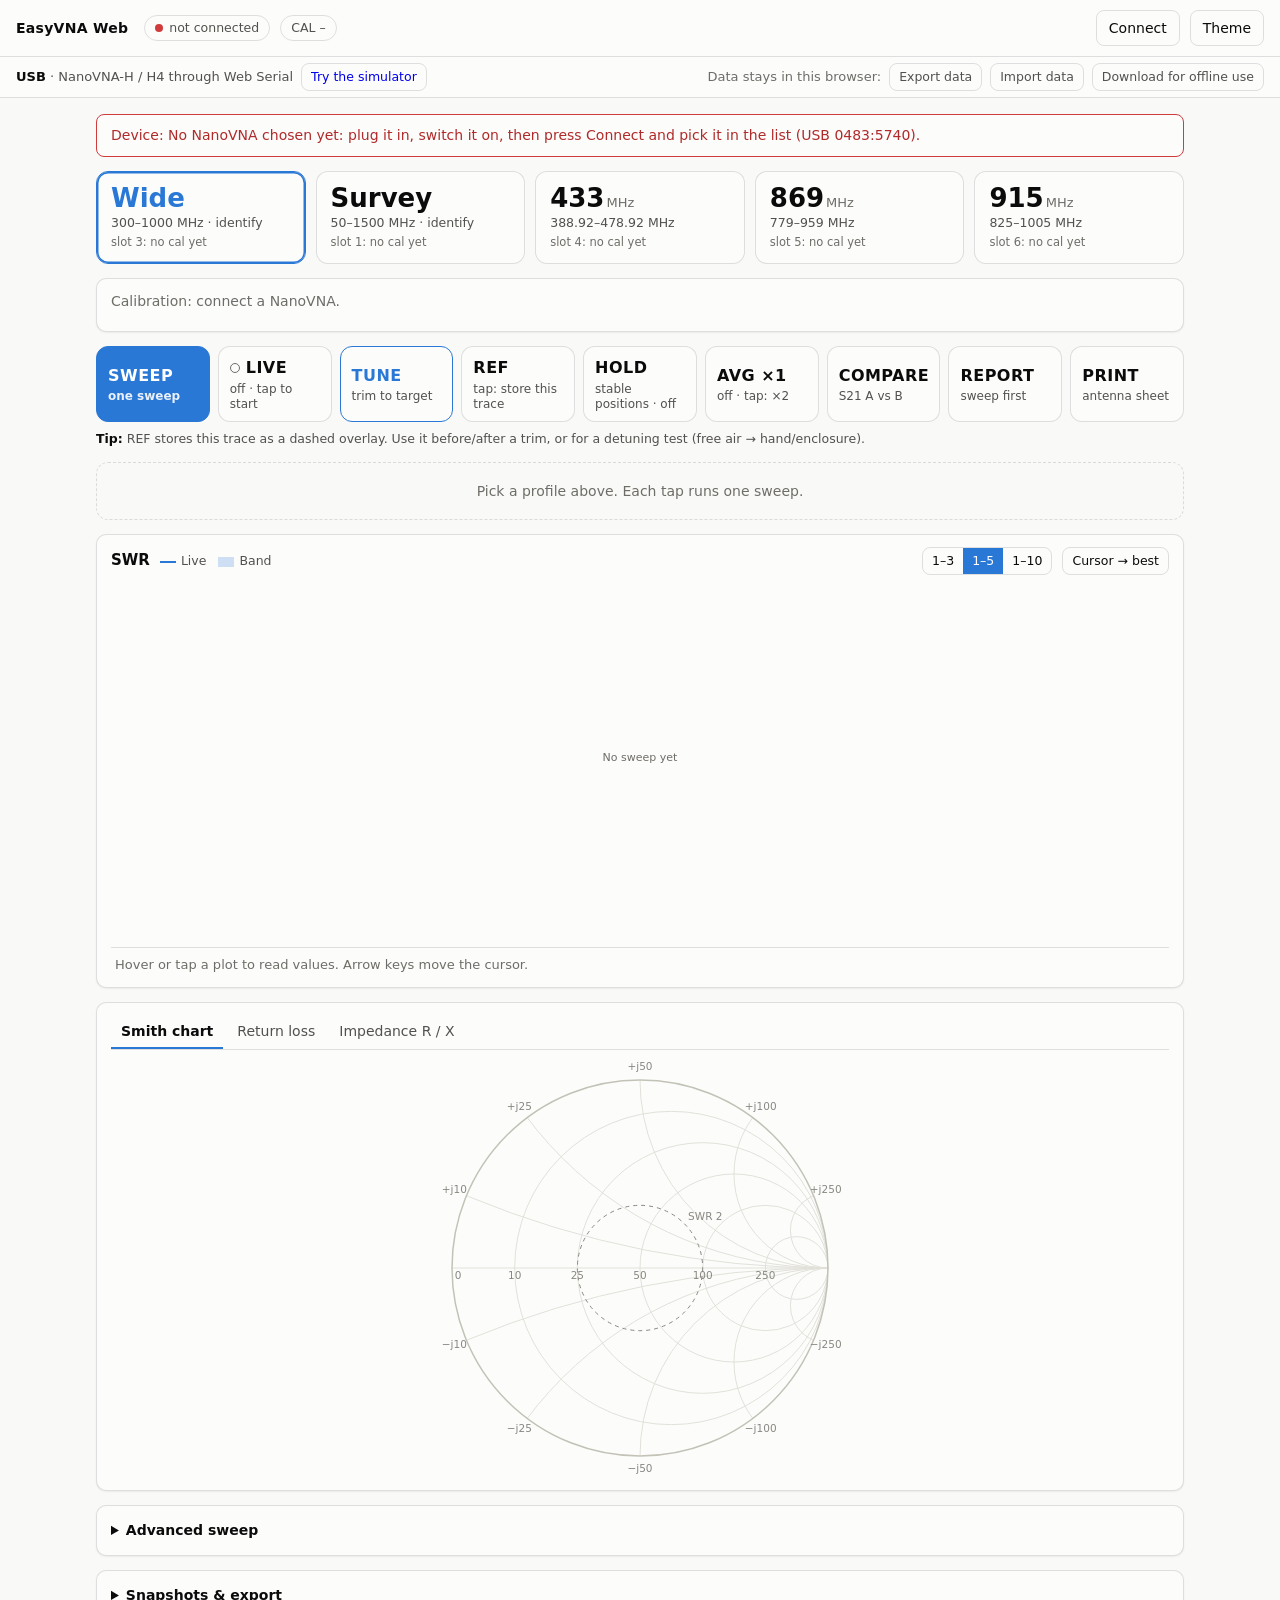
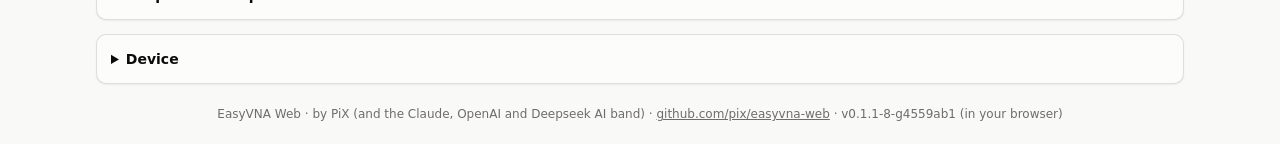
